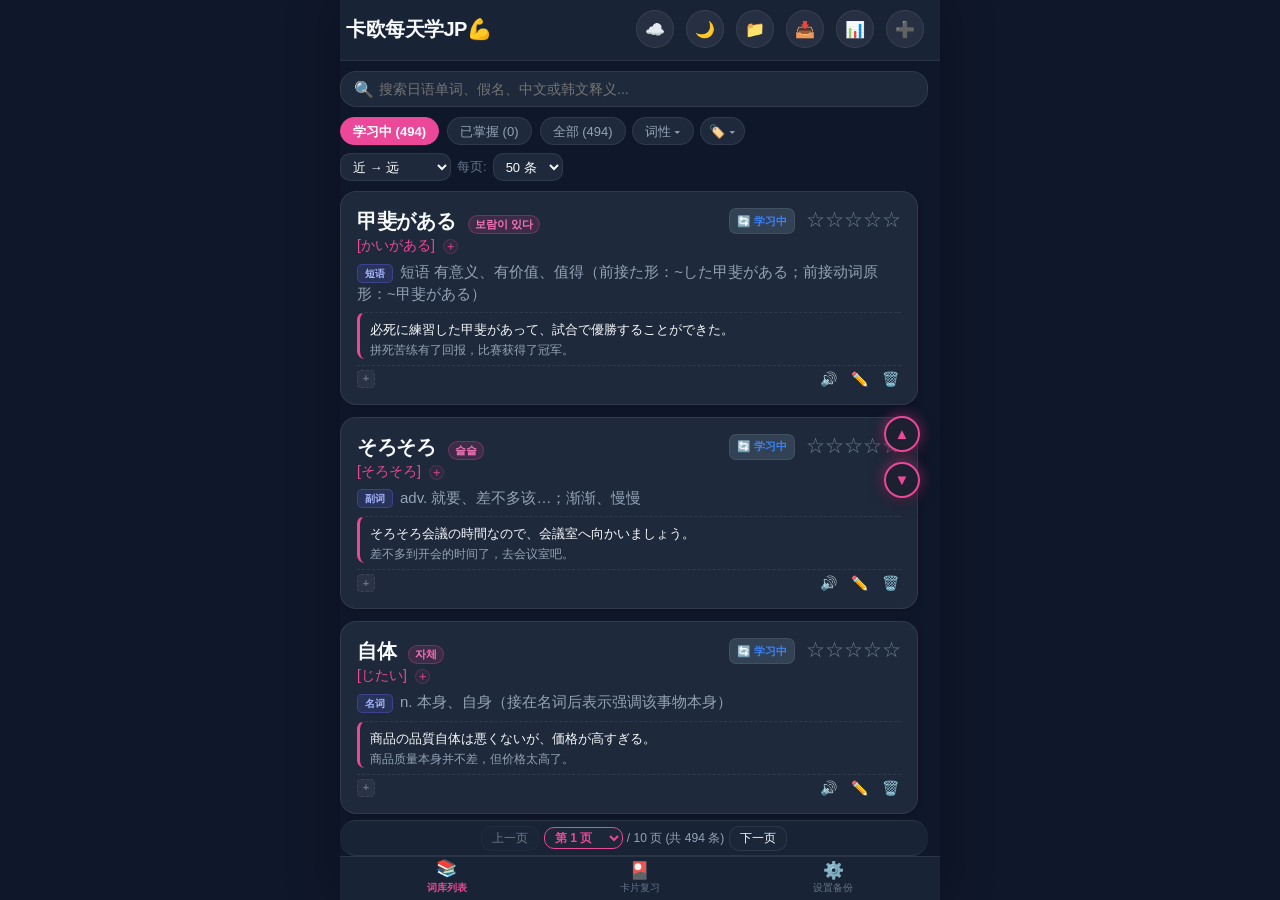
==== standalone_jp_vocab.html @ 4b9e915c "feat: search across all learning statuses" ====
<!DOCTYPE html>
<html lang="zh-CN">
<head>
  <meta charset="UTF-8">
  <meta name="viewport" content="width=device-width, initial-scale=1.0, maximum-scale=1.0, user-scalable=no, viewport-fit=cover">
  <title>卡欧随身日语单词本 JP v5.0</title>
  <meta name="apple-mobile-web-app-capable" content="yes">
  <meta name="apple-mobile-web-app-status-bar-style" content="black-translucent">
  <meta name="apple-mobile-web-app-title" content="卡欧每天学JP💪">
  <style>
/* ==========================================================================
   随身韩语单词本 - iOS Mobile Design System
   ========================================================================== */

:root {
  --font-family: -apple-system, BlinkMacSystemFont, "SF Pro Display", "SF Pro Text", "Segoe UI", Roboto, Helvetica, Arial, sans-serif;
  
  --bg-primary: #0f172a;
  --bg-secondary: #1e293b;
  --bg-card: rgba(30, 41, 59, 0.75);
  --bg-card-solid: #1e293b;
  --bg-input: #334155;
  
  --text-primary: #f8fafc;
  --text-secondary: #94a3b8;
  --text-muted: #64748b;
  --text-example: #fbcfe8;
  
  --accent-primary: #ec4899; /* Pink-rose accent for Korean Vocab */
  --accent-gradient: linear-gradient(135deg, #ec4899 0%, #8b5cf6 100%);
  --accent-success: #10b981;
  --accent-warning: #f59e0b;
  --accent-danger: #ef4444;
  --accent-info: #3b82f6;
  
  --border-color: rgba(255, 255, 255, 0.08);
  --border-highlight: rgba(255, 255, 255, 0.15);
  
  --shadow-sm: 0 2px 8px rgba(0, 0, 0, 0.2);
  --shadow-lg: 0 10px 30px rgba(0, 0, 0, 0.4);
  --glass-blur: blur(16px);
  
  --radius-sm: 10px;
  --radius-md: 16px;
  --radius-lg: 24px;
  --radius-full: 9999px;
  
  --safe-top: env(safe-area-inset-top, 20px);
  --safe-bottom: env(safe-area-inset-bottom, 20px);
}

body.light-theme {
  --bg-primary: #f8fafc;
  --bg-secondary: #ffffff;
  --bg-card: rgba(255, 255, 255, 0.85);
  --bg-card-solid: #ffffff;
  --bg-input: #e2e8f0;
  
  --text-primary: #0f172a;
  --text-secondary: #475569;
  --text-muted: #94a3b8;
  --text-example: #be185d;
  
  --border-color: rgba(0, 0, 0, 0.06);
  --border-highlight: rgba(0, 0, 0, 0.12);
  --shadow-sm: 0 2px 10px rgba(0, 0, 0, 0.05);
  --shadow-lg: 0 10px 30px rgba(0, 0, 0, 0.1);
}

* {
  box-sizing: border-box;
  margin: 0;
  padding: 0;
  -webkit-tap-highlight-color: transparent;
}

html, body {
  width: 100%;
  height: 100%;
  overflow-x: hidden;
  overflow-y: auto !important;
  font-family: var(--font-family);
  background-color: var(--bg-primary);
  color: var(--text-primary);
  user-select: none;
  -webkit-user-select: none;
}

#app {
  display: flex;
  flex-direction: column;
  width: 100%;
  height: 100vh;
  height: 100dvh;
  max-width: 600px;
  margin: 0 auto;
  position: relative;
  background-color: var(--bg-primary);
  box-shadow: 0 0 50px rgba(0, 0, 0, 0.3);
  overflow: hidden;
}

/* Header Navbar */
.app-header {
  padding: calc(var(--safe-top) + 10px) 16px 12px 6px;
  background: var(--bg-card);
  backdrop-filter: var(--glass-blur);
  -webkit-backdrop-filter: var(--glass-blur);
  border-bottom: 1px solid var(--border-color);
  display: flex;
  align-items: center;
  justify-content: space-between;
  z-index: 100;
  flex-shrink: 0;
}

.app-title {
  display: flex;
  align-items: center;
  gap: 10px;
  font-size: 20px;
  font-weight: 700;
  letter-spacing: -0.5px;
}

.app-title .icon {
  font-size: 24px;
}

.header-actions {
  display: flex;
  align-items: center;
  gap: 12px;
}

.icon-btn {
  background: rgba(255, 255, 255, 0.06);
  border: 1px solid var(--border-color);
  color: var(--text-primary);
  width: 38px;
  height: 38px;
  border-radius: var(--radius-full);
  display: flex;
  align-items: center;
  justify-content: center;
  font-size: 16px;
  cursor: pointer;
  transition: all 0.2s ease;
}

.icon-btn:active {
  transform: scale(0.92);
  background: rgba(255, 255, 255, 0.15);
}

.excel-export-sheet {
  max-height: min(86dvh, 720px);
}

.excel-export-intro {
  margin: -4px 0 16px;
  color: var(--text-secondary);
  font-size: 13px;
  line-height: 1.6;
}

.excel-export-scope-grid {
  display: grid;
  grid-template-columns: repeat(2, minmax(0, 1fr));
  gap: 9px;
  margin-bottom: 14px;
}

.excel-export-scope-option {
  display: flex;
  align-items: center;
  gap: 8px;
  min-width: 0;
  padding: 11px 12px;
  border: 1px solid var(--border-color);
  border-radius: 11px;
  background: var(--bg-input);
  color: var(--text-primary);
  cursor: pointer;
  font-size: 14px;
  font-weight: 600;
}

.excel-export-scope-option.selected {
  border-color: var(--accent-primary);
  background: rgba(236, 72, 153, 0.13);
  box-shadow: inset 0 0 0 1px rgba(236, 72, 153, 0.18);
}

.excel-export-scope-option input {
  width: 17px;
  height: 17px;
  margin: 0;
  accent-color: var(--accent-primary);
  flex: 0 0 auto;
}

.excel-export-tag-panel {
  margin-bottom: 14px;
  padding: 12px;
  border: 1px solid var(--border-color);
  border-radius: 12px;
  background: rgba(15, 23, 42, 0.22);
}

.excel-export-tag-title {
  margin-bottom: 9px;
  color: var(--text-secondary);
  font-size: 12px;
  line-height: 1.5;
}

.excel-export-tag-list {
  display: flex;
  flex-wrap: wrap;
  gap: 7px;
  max-height: 180px;
  overflow-y: auto;
}

.excel-export-tag-option {
  padding: 6px 10px;
  border: 1px solid var(--border-color);
  border-radius: var(--radius-full);
  background: var(--bg-input);
  color: var(--text-secondary);
  font-size: 12px;
  cursor: pointer;
}

.excel-export-tag-option.selected {
  border-color: var(--accent-primary);
  background: rgba(236, 72, 153, 0.18);
  color: var(--text-primary);
  font-weight: 700;
}

.excel-export-summary {
  min-height: 20px;
  margin: 0 0 10px;
  color: var(--text-secondary);
  font-size: 13px;
}

.excel-export-columns-panel {
  margin: 0 0 14px;
  padding: 11px 12px 12px;
  border: 1px solid var(--border-color);
  border-radius: 12px;
}

.excel-export-columns-panel legend {
  padding: 0 5px;
  color: var(--text-secondary);
  font-size: 12px;
  font-weight: 700;
}

.excel-export-columns-grid {
  display: grid;
  grid-template-columns: repeat(2, minmax(0, 1fr));
  gap: 9px 12px;
}

.excel-export-column-option {
  display: flex;
  align-items: center;
  gap: 7px;
  color: var(--text-primary);
  font-size: 13px;
  cursor: pointer;
}

.excel-export-column-option input {
  margin: 0;
  accent-color: var(--accent-primary);
}

.resource-library-sheet {
  height: min(78dvh, 720px);
  max-height: 90vh;
  display: flex;
  flex-direction: column;
  overflow: hidden;
}

.resource-library-notice {
  margin: -4px 0 14px;
  padding: 10px 12px;
  border: 1px solid rgba(245, 158, 11, 0.35);
  border-radius: var(--radius-sm);
  background: rgba(245, 158, 11, 0.1);
  color: var(--text-secondary);
  font-size: 12px;
  line-height: 1.55;
}

.resource-upload-zone {
  display: flex;
  align-items: center;
  justify-content: center;
  gap: 10px;
  min-height: 78px;
  padding: 14px;
  border: 1.5px dashed var(--accent-primary);
  border-radius: var(--radius-md);
  background: rgba(236, 72, 153, 0.06);
  color: var(--text-primary);
  text-align: center;
  cursor: pointer;
  transition: border-color 0.2s ease, background 0.2s ease, transform 0.2s ease;
}

.resource-upload-zone:hover,
.resource-upload-zone:focus-visible,
.resource-upload-zone.drag-active {
  background: rgba(236, 72, 153, 0.14);
  border-color: #a855f7;
  outline: none;
}

.resource-upload-zone:active {
  transform: scale(0.99);
}

.resource-upload-icon {
  font-size: 27px;
}

.resource-upload-copy strong,
.resource-upload-copy small {
  display: block;
}

.resource-upload-copy strong {
  margin-bottom: 3px;
  font-size: 14px;
}

.resource-upload-copy small {
  color: var(--text-secondary);
  font-size: 11px;
  line-height: 1.45;
}

.resource-file-status {
  min-height: 20px;
  margin: 8px 2px 4px;
  color: var(--text-secondary);
  font-size: 12px;
  line-height: 1.45;
}

.resource-file-status.is-error {
  color: #fb7185;
}

.resource-file-list {
  flex: 1;
  min-height: 0;
  overflow-y: auto;
  padding: 2px 2px calc(var(--safe-bottom) + 4px);
}

.resource-file-empty {
  display: flex;
  min-height: 180px;
  flex-direction: column;
  align-items: center;
  justify-content: center;
  color: var(--text-secondary);
  text-align: center;
  line-height: 1.65;
}

.resource-file-empty span {
  margin-bottom: 8px;
  font-size: 34px;
  opacity: 0.78;
}

.resource-file-card {
  display: grid;
  grid-template-columns: minmax(0, 1fr) auto;
  gap: 10px;
  align-items: center;
  width: 100%;
  margin-top: 8px;
  padding: 11px 10px;
  border: 1px solid var(--border-color);
  border-radius: var(--radius-md);
  background: var(--bg-primary);
  transition: border-color 0.16s ease, box-shadow 0.16s ease, opacity 0.16s ease, transform 0.16s ease;
}

.resource-file-card.resource-sort-dragging {
  z-index: 2;
  border-color: var(--accent-color);
  box-shadow: 0 12px 28px rgba(0, 0, 0, 0.26);
  opacity: 0.78;
  transform: scale(0.99);
}

.resource-file-open {
  width: 100%;
  display: grid;
  grid-template-columns: 42px minmax(0, 1fr);
  gap: 10px;
  align-items: center;
  min-width: 0;
  padding: 0;
  border: 0;
  background: transparent;
  color: inherit;
  text-align: left;
  cursor: pointer;
}

.resource-file-icon {
  display: flex;
  width: 42px;
  height: 42px;
  align-items: center;
  justify-content: center;
  border-radius: 12px;
  background: rgba(139, 92, 246, 0.13);
  font-size: 23px;
}

.resource-file-main {
  min-width: 0;
}

.resource-file-name {
  display: block;
  overflow: hidden;
  font-size: 14px;
  font-weight: 700;
  text-overflow: ellipsis;
  white-space: nowrap;
}

.resource-file-meta {
  display: block;
  margin-top: 4px;
  color: var(--text-secondary);
  font-size: 11px;
  line-height: 1.4;
}

.resource-file-actions {
  display: flex;
  align-items: center;
  gap: 5px;
}

.resource-file-drag-handle {
  display: inline-flex;
  width: 27px;
  height: 31px;
  align-items: center;
  justify-content: center;
  padding: 0;
  border: 0;
  background: transparent;
  color: var(--text-secondary);
  cursor: grab;
  font-size: 19px;
  line-height: 1;
  touch-action: none;
  user-select: none;
  -webkit-user-select: none;
}

.resource-file-drag-handle:hover,
.resource-file-drag-handle:focus-visible {
  color: var(--accent-color);
}

.resource-file-drag-handle:active {
  cursor: grabbing;
}

.resource-file-action {
  width: 31px;
  height: 31px;
  padding: 0;
  border: 1px solid var(--border-color);
  border-radius: 9px;
  background: rgba(255, 255, 255, 0.05);
  color: inherit;
  cursor: pointer;
}

.resource-file-action.rename {
  color: #c4b5fd;
}

.resource-file-action.delete {
  color: #fb7185;
}

.resource-rename-sheet {
  max-width: 480px;
}

.resource-rename-input-row {
  display: flex;
  align-items: stretch;
}

.resource-rename-input-row .form-input {
  min-width: 0;
  border-top-right-radius: 0;
  border-bottom-right-radius: 0;
}

.resource-rename-extension {
  display: flex;
  align-items: center;
  padding: 0 13px;
  border: 1px solid var(--border-color);
  border-left: 0;
  border-radius: 0 var(--radius-sm) var(--radius-sm) 0;
  background: var(--bg-input);
  color: var(--text-secondary);
  font-size: 14px;
  white-space: nowrap;
}

.resource-rename-status {
  min-height: 20px;
  margin-top: 7px;
  color: #fb7185;
  font-size: 12px;
  line-height: 1.45;
}

.resource-rename-actions {
  display: flex;
  gap: 10px;
}

.resource-image-preview-modal {
  position: fixed;
  inset: 0;
  z-index: 450;
  display: flex;
  align-items: center;
  justify-content: center;
  padding: max(14px, env(safe-area-inset-top)) 14px max(14px, env(safe-area-inset-bottom));
  background: rgba(2, 6, 23, 0.88);
  backdrop-filter: blur(8px);
  -webkit-backdrop-filter: blur(8px);
  opacity: 0;
  pointer-events: none;
  transition: opacity 0.2s ease;
}

.resource-image-preview-modal.active {
  opacity: 1;
  pointer-events: auto;
}

.resource-image-preview-sheet {
  display: flex;
  width: min(960px, 100%);
  height: min(90dvh, 900px);
  max-height: 92vh;
  flex-direction: column;
  overflow: hidden;
  border: 1px solid var(--border-highlight);
  border-radius: var(--radius-lg);
  background: var(--bg-card-solid);
  box-shadow: 0 24px 70px rgba(0, 0, 0, 0.48);
  transform: scale(0.97);
  transition: transform 0.2s ease;
}

.resource-image-preview-modal.active .resource-image-preview-sheet {
  transform: scale(1);
}

.resource-image-preview-header {
  display: flex;
  min-height: 56px;
  align-items: center;
  justify-content: space-between;
  gap: 12px;
  padding: 9px 10px 9px 16px;
  border-bottom: 1px solid var(--border-color);
}

.resource-image-preview-title {
  min-width: 0;
  overflow: hidden;
  font-size: 14px;
  font-weight: 700;
  text-overflow: ellipsis;
  white-space: nowrap;
}

.resource-image-preview-stage {
  display: flex;
  flex: 1;
  min-height: 0;
  align-items: center;
  justify-content: center;
  overflow: auto;
  padding: 12px;
  background: #050914;
}

.resource-image-preview-stage img {
  display: block;
  max-width: 100%;
  max-height: 100%;
  object-fit: contain;
}

@media (max-width: 390px) {
  .app-title { font-size: 18px; gap: 6px; }
  .header-actions { gap: 6px; }
  .header-actions .icon-btn { width: 36px; height: 36px; }
  .resource-file-card { grid-template-columns: minmax(0, 1fr) auto; }
  .resource-file-open { grid-template-columns: 36px minmax(0, 1fr); }
  .resource-file-icon { width: 36px; height: 36px; font-size: 20px; }
}

.main-content {
  flex: 1;
  min-height: 0;
  display: flex;
  flex-direction: column;
  overflow: hidden;
  padding: 10px 12px 44px 0;
  position: relative;
}

.tab-view {
  display: none;
  animation: fadeIn 0.25s ease-out forwards;
}

.tab-view.active {
  display: flex;
  flex-direction: column;
  flex: 1;
  min-height: 0;
  height: 100%;
}

@keyframes fadeIn {
  from { opacity: 0; transform: translateY(6px); }
  to { opacity: 1; transform: translateY(0); }
}

.bottom-nav {
  position: fixed;
  bottom: 0;
  left: 0;
  right: 0;
  width: 100%;
  max-width: 600px;
  margin: 0 auto;
  box-sizing: border-box;
  background: var(--bg-card);
  backdrop-filter: var(--glass-blur);
  -webkit-backdrop-filter: var(--glass-blur);
  border-top: 1px solid var(--border-color);
  display: flex;
  justify-content: space-around;
  padding: 2px 10px calc(var(--safe-bottom) + 2px) !important;
  height: 44px !important;
  z-index: 100;
}

.nav-item {
  display: flex;
  flex-direction: column;
  align-items: center;
  gap: 0 !important;
  color: var(--text-muted);
  text-decoration: none;
  font-size: 10px !important;
  font-weight: 500;
  padding: 1px 8px !important;
  border-radius: var(--radius-md);
  transition: all 0.2s ease;
  cursor: pointer;
  border: none;
  background: transparent;
}

.nav-item .nav-icon {
  font-size: 17px !important;
  transition: transform 0.2s ease;
}

.nav-item.active {
  color: var(--accent-primary);
  font-weight: 600;
}

.nav-item.active .nav-icon {
  transform: translateY(-2px);
}

.nav-item:active {
  transform: scale(0.92);
}

.search-box {
  position: relative;
  margin-bottom: 10px !important;
}

.search-input {
  width: 100%;
  padding: 8px 36px 8px 38px !important;
  background: var(--bg-card-solid);
  border: 1px solid var(--border-color);
  border-radius: var(--radius-md);
  color: var(--text-primary);
  font-size: 14px !important;
  outline: none;
  transition: border-color 0.2s;
  min-height: 36px;
}

.search-input:focus {
  border-color: var(--accent-primary);
}

.search-clear-btn {
  position: absolute;
  right: 12px;
  top: 50%;
  transform: translateY(-50%);
  font-size: 14px;
  font-weight: bold;
  color: var(--text-muted);
  cursor: pointer;
  padding: 2px 8px;
  border-radius: 50%;
  transition: all 0.2s;
  user-select: none;
  z-index: 10;
  display: none;
  align-items: center;
  justify-content: center;
  background: rgba(255, 255, 255, 0.12);
}

.search-clear-btn:hover {
  color: #ffffff;
  background: rgba(239, 68, 68, 0.85);
}

.search-icon {
  position: absolute;
  left: 14px;
  top: 50%;
  transform: translateY(-50%);
  color: var(--text-muted);
  font-size: 16px;
}

.active-tags-bar {
  display: flex;
  flex-wrap: wrap;
  align-items: center;
  gap: 8px;
  margin-top: 8px;
  margin-bottom: 14px;
}

/* 🏷️ 已选标签一键清空按钮 */
.clear-all-tags-chip-btn {
  display: inline-flex;
  align-items: center;
  justify-content: center;
  gap: 4px;
  background: rgba(239, 68, 68, 0.15);
  border: 1px solid rgba(239, 68, 68, 0.35);
  color: #fca5a5;
  font-size: 12px;
  font-weight: 600;
  padding: 4px 12px;
  border-radius: 9999px;
  cursor: pointer;
  outline: none;
  transition: all 0.2s cubic-bezier(0.4, 0, 0.2, 1);
  backdrop-filter: blur(8px);
  -webkit-backdrop-filter: blur(8px);
  user-select: none;
  margin-left: 2px;
}

.clear-all-tags-chip-btn:hover {
  background: rgba(239, 68, 68, 0.3);
  border-color: rgba(239, 68, 68, 0.6);
  color: #ffffff;
  transform: translateY(-1px);
  box-shadow: 0 3px 10px rgba(239, 68, 68, 0.25);
}

.clear-all-tags-chip-btn:active {
  transform: translateY(0);
  scale: 0.96;
}

body.light-theme .clear-all-tags-chip-btn {
  background: rgba(239, 68, 68, 0.1);
  border-color: rgba(239, 68, 68, 0.25);
  color: #dc2626;
}

body.light-theme .clear-all-tags-chip-btn:hover {
  background: rgba(239, 68, 68, 0.2);
  border-color: rgba(239, 68, 68, 0.45);
  color: #b91c1c;
}
.active-tag-chip {
  background: rgba(255, 255, 255, 0.06);
  color: var(--text-secondary);
  font-size: 12px;
  font-weight: 600;
  padding: 4px 10px;
  border-radius: var(--radius-full);
  display: inline-flex;
  align-items: center;
  gap: 6px;
  box-shadow: none;
  animation: fadeIn 0.2s ease-out;
}
.tag-remove-btn {
  font-size: 12px;
  line-height: 1;
  cursor: pointer;
  padding: 1px 4px;
  border-radius: 50%;
  background: rgba(0, 0, 0, 0.25);
  transition: background 0.2s;
}
.tag-remove-btn:hover {
  background: rgba(0, 0, 0, 0.5);
}

.filter-pills {
  display: flex;
  align-items: center;
  gap: 8px;
  overflow-x: auto;
  padding-bottom: 0 !important;
  margin-bottom: 0 !important;
  scrollbar-width: none;
}

.filter-pills::-webkit-scrollbar {
  display: none;
}

.pill-btn {
  display: inline-flex;
  align-items: center;
  justify-content: center;
  height: 28px;
  padding: 0 12px;
  border-radius: var(--radius-full);
  background: var(--bg-card-solid);
  border: 1px solid var(--border-color);
  color: var(--text-secondary);
  font-size: 13px;
  line-height: 1;
  white-space: nowrap;
  cursor: pointer;
  transition: all 0.2s ease;
  box-sizing: border-box;
}

.pill-btn.active {
  background: var(--accent-primary);
  color: #ffffff;
  border-color: var(--accent-primary);
  font-weight: 600;
}

.sub-filter-row {
  display: flex;
  align-items: center;
  gap: 10px;
  margin-top: -4px;
  margin-bottom: 12px;
  transition: all 0.2s ease;
  flex-wrap: wrap;
}

/* Tag Filter Dropdown Styling */
.tag-filter-dropdown-wrapper,
.tag-dropdown-container {
  position: relative;
  display: inline-flex;
  align-items: center;
  flex-shrink: 0;
}

.tag-dropdown-btn,
.part-of-speech-dropdown-btn {
  display: inline-flex;
  align-items: center;
  justify-content: center;
  height: 28px;
  gap: 4px;
  padding: 0 12px;
  border-radius: var(--radius-full);
  border: 1px solid var(--border-color);
  background: var(--bg-card-solid);
  color: var(--text-secondary);
  font-size: 13px;
  line-height: 1;
  font-weight: 500;
  cursor: pointer;
  transition: all 0.2s ease;
  user-select: none;
  box-sizing: border-box;
}

.tag-dropdown-btn:hover,
.tag-dropdown-btn.has-active-tags,
.part-of-speech-dropdown-btn:hover,
.part-of-speech-dropdown-btn.has-active-part-of-speech {
  background: rgba(255, 255, 255, 0.08);
  border-color: var(--border-color);
  color: var(--text-primary);
  font-weight: 600;
}

#partOfSpeechDropdownContainer,
#tagDropdownContainer {
  gap: 4px;
}

.part-of-speech-quick-reset-btn,
.tag-quick-reset-btn {
  display: none;
  align-items: center;
  justify-content: center;
  flex-shrink: 0;
  width: 28px;
  height: 28px;
  padding: 0;
  border: 1px solid var(--border-color);
  border-radius: var(--radius-full);
  background: var(--bg-card-solid);
  color: var(--accent-primary, #818cf8);
  font-size: 15px;
  line-height: 1;
  cursor: pointer;
  transition: background 0.15s ease, color 0.15s ease, border-color 0.15s ease;
}

.part-of-speech-quick-reset-btn:hover,
.part-of-speech-quick-reset-btn:focus-visible,
.tag-quick-reset-btn:hover,
.tag-quick-reset-btn:focus-visible {
  background: rgba(99, 102, 241, 0.16);
  border-color: var(--accent-primary, #818cf8);
  color: var(--text-primary);
  outline: none;
}

.tag-badge {
  display: inline-flex;
  align-items: center;
  justify-content: center;
  background: var(--accent-primary, #6366f1);
  color: #ffffff;
  font-size: 10px;
  font-weight: 700;
  min-width: 16px;
  height: 16px;
  border-radius: 8px;
  padding: 0 4px;
  line-height: 1;
}

#tagDropdownMenu,
.tag-dropdown-container .tag-dropdown-menu,
.tag-dropdown-menu {
  position: absolute;
  top: calc(100% + 6px);
  right: 0;
  left: auto;
  z-index: 1000;
  width: 240px;
  max-width: calc(100vw - 32px);
  transform: none;
  max-height: 320px;
  background: var(--bg-card, #1e1e2e);
  border: 1px solid var(--border-color, rgba(255, 255, 255, 0.12));
  border-radius: 12px;
  box-shadow: 0 10px 25px rgba(0, 0, 0, 0.35);
  backdrop-filter: blur(12px);
  display: flex;
  flex-direction: column;
  overflow: hidden;
  animation: tagDropdownFadeInRight 0.15s ease-out;
}

@keyframes tagDropdownFadeInRight {
  from { opacity: 0; transform: translateY(-6px); }
  to { opacity: 1; transform: translateY(0); }
}

.tag-dropdown-header {
  display: flex;
  align-items: center;
  justify-content: space-between;
  padding: 10px 12px;
  border-bottom: 1px solid var(--border-color, rgba(255, 255, 255, 0.08));
  font-size: 12px;
  font-weight: 600;
  color: var(--text-primary);
  background: rgba(0, 0, 0, 0.1);
}

.tag-clear-all-btn {
  background: none;
  border: none;
  color: var(--accent-primary, #818cf8);
  font-size: 11px;
  cursor: pointer;
  padding: 2px 6px;
  border-radius: 4px;
  transition: background 0.15s ease;
}

.tag-clear-all-btn:hover {
  background: rgba(99, 102, 241, 0.15);
}

.part-of-speech-dropdown-reset-btn,
.tag-dropdown-reset-btn {
  width: 100%;
  flex-shrink: 0;
  padding: 10px 12px;
  border: 0;
  border-top: 1px solid var(--border-color, rgba(255, 255, 255, 0.08));
  background: rgba(0, 0, 0, 0.12);
  color: var(--accent-primary, #818cf8);
  font-size: 12px;
  font-weight: 600;
  line-height: 1.2;
  text-align: center;
  cursor: pointer;
  transition: background 0.15s ease, color 0.15s ease;
}

.part-of-speech-dropdown-reset-btn:hover,
.part-of-speech-dropdown-reset-btn:focus-visible,
.tag-dropdown-reset-btn:hover,
.tag-dropdown-reset-btn:focus-visible {
  background: rgba(99, 102, 241, 0.16);
  color: var(--text-primary);
  outline: none;
}

.tag-dropdown-list,
.part-of-speech-dropdown-list {
  padding: 6px;
  overflow-y: auto;
  max-height: 250px;
  display: flex;
  flex-direction: column;
  gap: 2px;
}

.tag-dropdown-item {
  display: flex;
  align-items: center;
  gap: 8px;
  padding: 7px 10px;
  border-radius: 8px;
  cursor: pointer;
  font-size: 12px;
  color: var(--text-secondary);
  transition: all 0.15s ease;
  user-select: none;
}

.tag-dropdown-item:hover {
  background: rgba(255, 255, 255, 0.06);
  color: var(--text-primary);
}

.tag-dropdown-item.selected {
  background: rgba(255, 255, 255, 0.12) !important;
  color: var(--text-primary) !important;
  font-weight: 600 !important;
}

.tag-checkbox {
  width: 16px;
  height: 16px;
  border-radius: 4px;
  border: 1.5px solid var(--border-color, rgba(255, 255, 255, 0.35));
  display: inline-flex;
  align-items: center;
  justify-content: center;
  font-size: 11px;
  font-weight: 900;
  color: #ffffff !important;
  background: transparent;
  transition: all 0.15s ease;
  flex-shrink: 0;
}

.tag-dropdown-item.selected .tag-checkbox {
  background: rgba(255, 255, 255, 0.18) !important;
  border-color: var(--text-muted) !important;
  color: #ffffff !important;
}

.tag-name {
  flex: 1;
  white-space: nowrap;
  overflow: hidden;
  text-overflow: ellipsis;
}

.tag-count {
  font-size: 10px;
  padding: 1px 6px;
  border-radius: 10px;
  background: rgba(255, 255, 255, 0.08);
  color: var(--text-secondary);
  flex-shrink: 0;
}

.tag-dropdown-empty {
  padding: 14px;
  text-align: center;
  font-size: 12px;
  color: var(--text-secondary);
}

.sub-filter-pills {
  display: flex;
  gap: 8px;
  flex-wrap: wrap;
}

.sub-pill-btn {
  padding: 5px 12px;
  border-radius: var(--radius-full);
  border: 1px solid var(--border-color);
  background: var(--bg-card-solid);
  color: var(--text-secondary);
  font-size: 12px;
  font-weight: 500;
  cursor: pointer;
  transition: all 0.2s ease;
}

.sub-pill-btn:hover {
  border-color: var(--accent-color);
  color: var(--text-primary);
}

.sub-pill-btn.active {
  background: rgba(99, 102, 241, 0.15);
  border-color: var(--accent-color);
  color: var(--accent-color);
  font-weight: 600;
}

.search-box,
.active-tags-bar,
.list-control-row,
.sub-filter-row {
  flex-shrink: 0;
}

.word-list {
  display: flex;
  flex-direction: column;
  gap: 12px;
  flex: 1;
  min-height: 0;
  overflow-y: auto !important;
  -webkit-overflow-scrolling: touch;
  margin-top: 2px !important;
  padding-right: 10px;
  padding-bottom: 4px !important;
}

/* 专属粉色高亮拖动滑动条：全量卡片列表 #wordList、卡片复习背面 .card-face-back 及全量内联滚动容器 */
* {
  scrollbar-width: thin;
  scrollbar-color: var(--accent-primary, #ec4899) rgba(255, 255, 255, 0.03);
}

#wordList::-webkit-scrollbar,
.card-face-back::-webkit-scrollbar,
::-webkit-scrollbar {
  width: 6px !important;
  height: 6px !important;
}

#wordList::-webkit-scrollbar-track,
.card-face-back::-webkit-scrollbar-track,
::-webkit-scrollbar-track {
  background: rgba(255, 255, 255, 0.03) !important;
  border-radius: 9999px !important;
}

#wordList::-webkit-scrollbar-thumb,
.card-face-back::-webkit-scrollbar-thumb,
::-webkit-scrollbar-thumb {
  background: var(--accent-primary, #ec4899) !important;
  border-radius: 9999px !important;
  box-shadow: 0 0 10px rgba(236, 72, 153, 0.5) !important;
}

#wordList::-webkit-scrollbar-thumb:hover,
.card-face-back::-webkit-scrollbar-thumb:hover,
::-webkit-scrollbar-thumb:hover {
  background: #f472b6 !important;
}

/* 隐藏全屏及外层容器无用滚动条 */
html::-webkit-scrollbar,
body::-webkit-scrollbar,
.main-content::-webkit-scrollbar,
.filter-pills::-webkit-scrollbar {
  display: none !important;
  width: 0 !important;
  height: 0 !important;
}

/* 置顶与置底直达按钮：固定悬浮于右侧滑动条轨道侧边高度 */
.scroll-track-btn,
.scroll-fab-btn {
  position: fixed !important;
  right: max(8px, calc(50% - 295px)) !important;
  width: 36px !important;
  height: 36px !important;
  border-radius: 50% !important;
  background: rgba(30, 32, 48, 0.95) !important;
  backdrop-filter: blur(12px) !important;
  -webkit-backdrop-filter: blur(12px) !important;
  border: 2px solid var(--accent-primary, #ec4899) !important;
  color: var(--accent-primary, #ec4899) !important;
  box-shadow: 0 4px 16px rgba(0, 0, 0, 0.5), 0 0 14px rgba(236, 72, 153, 0.6) !important;
  display: flex !important;
  align-items: center !important;
  justify-content: center !important;
  font-size: 15px !important;
  font-weight: 900 !important;
  cursor: pointer !important;
  transition: all 0.2s cubic-bezier(0.4, 0, 0.2, 1) !important;
  z-index: 99999 !important;
  outline: none !important;
  padding: 0 !important;
  pointer-events: auto !important;
}

@media (max-width: 620px) {
  .scroll-track-btn,
  .scroll-fab-btn {
    right: 8px !important;
  }
}

.scroll-track-btn:hover,
.scroll-fab-btn:hover {
  background: var(--accent-primary, #ec4899) !important;
  color: #ffffff !important;
  transform: scale(1.15) !important;
  box-shadow: 0 4px 20px rgba(236, 72, 153, 0.8) !important;
}

.scroll-track-btn:active,
.scroll-fab-btn:active {
  transform: scale(0.92) !important;
}

/* 置顶按钮悬浮在视口右侧滑动条轨道固定高度 */
.scroll-track-btn.top-btn,
#scrollToTopBtn {
  top: calc(50% - 48px) !important;
  bottom: auto !important;
}

/* 置底按钮悬浮在视口右侧滑动条轨道固定高度（置顶按钮正下方） */
.scroll-track-btn.bottom-btn,
#scrollToBottomBtn {
  top: calc(50% - 2px) !important;
  bottom: auto !important;
}


.word-example-preview {
  margin-top: 8px;
  padding-top: 8px;
  padding-left: 10px;
  border-top: 1px dashed var(--border-color, rgba(255, 255, 255, 0.12));
  border-left: 3px solid var(--accent-primary);
  border-radius: 8px 0 0 8px;
  font-size: 13px;
  display: flex;
  flex-direction: column;
  gap: 3px;
  text-align: left;
}
.ex-preview-text {
  font-weight: 500;
  color: var(--text-primary, #f8fafc);
  line-height: 1.4;
  font-size: 13px;
}
.ex-preview-trans {
  color: var(--text-secondary, #94a3b8);
  font-size: 12px;
  line-height: 1.4;
}

.word-card {
  box-sizing: border-box;
  width: 100%;
  max-width: 100%;
  background: var(--bg-card-solid);
  border: 1px solid var(--border-color);
  border-radius: var(--radius-md);
  padding: 16px;
  position: relative;
  transition: transform 0.2s ease, border-color 0.2s ease;
  box-shadow: var(--shadow-sm);
}

.word-card:active {
  transform: scale(0.98);
}

.word-card.tag-dropdown-open {
  z-index: 2000;
}

.word-header {
  display: flex;
  justify-content: space-between;
  align-items: flex-start;
  margin-bottom: 2px;
}

.word-title-group {
  display: flex;
  align-items: baseline;
  gap: 8px;
  flex-wrap: nowrap;
  min-width: 0;
  flex: 1 1 auto;
  overflow: hidden;
}
.word-pronunciation-row {
  display: flex;
  align-items: baseline;
  gap: 8px;
  flex-wrap: nowrap;
  width: 100%;
  min-width: 0;
  margin-bottom: 6px;
  overflow: hidden;
}
.word-pronunciation-row.pronunciation-note-editor-open {
  flex-wrap: nowrap;
  align-items: flex-end;
}

.word-text {
  font-size: 20px;
  font-weight: 700;
  color: var(--text-primary);
  letter-spacing: -0.3px;
}

.word-reading {
  font-size: 14px;
  color: var(--accent-primary);
  font-weight: 500;
}

.word-card-pronunciation-note-add-btn {
  display: inline-flex;
  align-items: center;
  justify-content: center;
  width: 15px;
  height: 15px;
  min-width: 15px;
  margin-left: 0;
  padding: 0;
  border: 1px solid rgba(236, 72, 153, 0.28);
  border-radius: 50%;
  background: rgba(236, 72, 153, 0.08);
  color: var(--accent-primary);
  font-size: 11px;
  font-weight: 600;
  line-height: 1;
  cursor: pointer;
  opacity: 0.78;
}
.word-card-pronunciation-note-add-btn:hover,
.word-card-pronunciation-note-add-btn:focus-visible {
  border-color: var(--accent-primary);
  color: var(--accent-primary);
  background: rgba(236, 72, 153, 0.16);
  opacity: 1;
  outline: none;
}
.word-card-pronunciation-note-editor-slot {
  display: inline-flex;
  flex: 1 1 0;
  min-width: 72px;
  max-width: none;
  margin: 0;
}
.word-card-pronunciation-note-editor-slot:empty { display: none; }
.word-card-pronunciation-note-inline-input {
  display: block;
  width: 100%;
  min-width: 0;
  min-height: 22px;
  height: 22px;
  padding: 2px 6px;
  border: 1px solid var(--accent-primary);
  border-radius: 7px;
  background: var(--bg-input);
  color: var(--text-primary);
  font-size: 11.5px;
  line-height: 1.3;
  box-sizing: border-box;
  outline: none;
  box-shadow: 0 0 0 2px rgba(236, 72, 153, 0.12);
  font-family: inherit;
  resize: none;
  overflow: hidden;
  white-space: pre-wrap;
  overflow-wrap: anywhere;
  scrollbar-width: none;
}
.word-card-pronunciation-note-inline-input::-webkit-scrollbar { display: none; }
.pronunciation-note-display {
  display: inline-flex;
  align-items: center;
  gap: 1px;
  flex: 1 1 0;
  min-width: 0;
  max-width: 100%;
  overflow: hidden;
  color: #f6a96b;
}
.pronunciation-note-text {
  display: inline-block;
  flex: 0 1 auto;
  min-width: 0;
  max-width: none;
  overflow: hidden;
  color: #f6a96b;
  font-size: 11.5px;
  line-height: 1.25;
  text-overflow: ellipsis;
  white-space: nowrap;
}
.pronunciation-note-edit-btn {
  padding: 0;
  border: 0;
  background: transparent;
  font-family: inherit;
  text-align: left;
  cursor: pointer;
}
.pronunciation-note-edit-btn:hover,
.pronunciation-note-edit-btn:focus-visible {
  color: #ffd0a3;
  outline: none;
}
.pronunciation-note-delete-btn {
  display: inline-flex;
  align-items: center;
  justify-content: center;
  flex: 0 0 14px;
  width: 14px;
  height: 14px;
  padding: 0;
  border: 0;
  border-radius: 50%;
  background: transparent;
  color: rgba(246, 169, 107, 0.72);
  font-size: 12px;
  line-height: 1;
  cursor: pointer;
}
.pronunciation-note-delete-btn:hover,
.pronunciation-note-delete-btn:focus-visible {
  background: rgba(246, 169, 107, 0.14);
  color: #ffd0a3;
  outline: none;
}
.word-pronunciation-row.pronunciation-note-editor-open .pronunciation-note-display,
.detail-pronunciation-note-controls.pronunciation-note-editor-open .pronunciation-note-display { display: none; }

.mastered-badge {
  font-size: 11px;
  padding: 2px 8px;
  border-radius: var(--radius-full);
  background: rgba(16, 185, 129, 0.15);
  color: var(--accent-success);
  border: 1px solid rgba(16, 185, 129, 0.3);
  font-weight: 600;
}

.word-meaning {
  font-size: 15px;
  color: var(--text-secondary);
  line-height: 1.4;
  margin-bottom: 3px;
}

.part-of-speech-label {
  display: inline-flex;
  align-items: center;
  justify-content: center;
  max-width: 100%;
  margin-right: 7px;
  padding: 2px 7px;
  border: 1px solid rgba(99, 102, 241, 0.32);
  border-radius: 5px;
  background: rgba(99, 102, 241, 0.16);
  color: #a5b4fc;
  font-size: 10px;
  font-weight: 700;
  line-height: 1.3;
  overflow-wrap: anywhere;
  vertical-align: middle;
}

.word-example-box {
  background: rgba(0, 0, 0, 0.15);
  border-left: 3px solid var(--accent-primary);
  padding: 8px 12px;
  border-radius: 4px;
  margin-top: 8px;
  font-size: 13px;
}

.word-example {
  color: var(--text-example);
  margin-bottom: 2px;
  line-height: 1.35;
  font-weight: 500;
}

.word-example-trans {
  color: var(--text-muted);
}

.word-footer {
  display: flex;
  justify-content: space-between;
  align-items: center;
  margin-top: 6px;
  padding-top: 4px;
  border-top: 1px dashed var(--border-color);
  font-size: 12px;
  color: var(--text-muted);
  gap: 8px;
  width: 100%;
}

.word-footer .word-tags {
  gap: 4px;
}

.word-footer .tag-badge {
  padding: 1px 6px;
  line-height: 1.25;
}

.word-footer .remove-tag-x {
  width: 12px;
  height: 12px;
  margin-left: 1px;
  font-size: 10px;
}

.word-footer .add-tag-btn {
  width: 18px;
  height: 18px;
  font-size: 11px;
}

.word-footer .card-actions {
  gap: 10px;
}

.word-footer .action-btn {
  padding: 2px;
  line-height: 1;
}

/* 单词列表滚动轨道两端箭头：顶部向上、底部向下 */
#wordList::-webkit-scrollbar-button:single-button:vertical {
  display: block !important;
  width: 8px !important;
  height: 12px !important;
  background-color: rgba(30, 41, 59, 0.96) !important;
  background-repeat: no-repeat !important;
  background-position: center !important;
  background-size: 8px 8px !important;
}

#wordList::-webkit-scrollbar-button:single-button:vertical:decrement {
  background-image: url("data:image/svg+xml,%3Csvg xmlns='http://www.w3.org/2000/svg' width='8' height='8' viewBox='0 0 8 8'%3E%3Cpath fill='%23ec4899' d='M4 1 7 6H1z'/%3E%3C/svg%3E") !important;
}

#wordList::-webkit-scrollbar-button:single-button:vertical:increment {
  background-image: url("data:image/svg+xml,%3Csvg xmlns='http://www.w3.org/2000/svg' width='8' height='8' viewBox='0 0 8 8'%3E%3Cpath fill='%23ec4899' d='m1 2 3 5 3-5z'/%3E%3C/svg%3E") !important;
}

.word-tags {
  display: flex;
  gap: 6px;
  flex-wrap: wrap;
  align-items: center;
  min-width: 0;
  flex: 1 1 auto;
}

.tag-badge {
  background: rgba(255, 255, 255, 0.06);
  padding: 2px 8px;
  border-radius: 4px;
  color: var(--text-secondary);
  font-size: 11px;
  display: inline-flex;
  align-items: center;
  gap: 4px;
  transition: all 0.2s ease;
}

.tag-badge:hover {
  background: rgba(255, 255, 255, 0.12);
  color: var(--text-primary);
}

.tag-badge.custom-tag {
  background: rgba(255, 255, 255, 0.06);
  color: var(--text-secondary);
  border: none;
}

.tag-badge.custom-tag:hover {
  background: rgba(255, 255, 255, 0.12);
  color: var(--text-primary);
}

.remove-tag-x {
  display: inline-flex;
  align-items: center;
  justify-content: center;
  width: 14px;
  height: 14px;
  border-radius: 50%;
  background: rgba(255, 255, 255, 0.15);
  color: #f87171;
  font-size: 11px;
  font-style: normal;
  font-weight: bold;
  line-height: 1;
  margin-left: 2px;
  cursor: pointer;
  transition: all 0.15s ease;
}

.remove-tag-x:hover {
  background: #ef4444;
  color: #ffffff;
  transform: scale(1.15);
}

.add-tag-btn {
  background: rgba(255, 255, 255, 0.05);
  border: 1px dashed var(--border-color);
  color: var(--text-muted);
  border-radius: 4px;
  width: 20px;
  height: 20px;
  display: inline-flex;
  align-items: center;
  justify-content: center;
  font-size: 12px;
  font-weight: bold;
  cursor: pointer;
  transition: all 0.2s ease;
  padding: 0;
  line-height: 1;
}

.add-tag-btn:hover {
  border-color: var(--accent-primary, #ec4899);
  color: var(--accent-primary, #ec4899);
  background: rgba(236, 72, 153, 0.12);
  transform: scale(1.1);
}

/* 卡片行内 Tag 增加组件：输入框下方复用当前词库已有 Tag */
.inline-tag-editor {
  display: inline-flex;
  align-items: center;
  position: relative;
  width: min(180px, 100%);
  min-width: 140px;
  z-index: 1200;
  background: var(--bg-card-solid, #1e2030);
  border: 1.5px solid var(--accent-primary, #ec4899);
  border-radius: var(--radius-full, 9999px);
  padding: 2px 6px;
  box-shadow: 0 0 10px rgba(236, 72, 153, 0.35);
  animation: inlineTagFadeIn 0.15s ease-out;
  vertical-align: middle;
}

@keyframes inlineTagFadeIn {
  from { opacity: 0; transform: scale(0.92); }
  to { opacity: 1; transform: scale(1); }
}

.inline-tag-input {
  background: transparent;
  border: none;
  outline: none;
  color: var(--text-primary, #ffffff);
  font-size: 11px;
  font-weight: 500;
  width: 100%;
  box-sizing: border-box;
  padding: 2px 2px 5px;
}

.inline-tag-input::placeholder {
  color: var(--text-muted, rgba(255, 255, 255, 0.45));
  font-size: 10px;
}

.inline-existing-tags-dropdown {
  display: flex;
  flex-direction: column;
  gap: 2px;
  position: absolute;
  top: calc(100% + 5px);
  left: 0;
  z-index: 1300;
  width: 180px;
  box-sizing: border-box;
  max-height: 132px;
  overflow-y: auto;
  padding: 5px;
  background: var(--bg-modal, #1e293b);
  border: 1px solid var(--border-color);
  border-radius: 8px;
  box-shadow: var(--shadow-lg, 0 12px 28px rgba(0, 0, 0, 0.4));
  scrollbar-width: thin;
  pointer-events: auto;
}

.inline-existing-tag-option {
  display: flex;
  align-items: center;
  width: 100%;
  font-size: 10px;
  font-weight: 600;
  color: var(--text-secondary);
  background: rgba(255, 255, 255, 0.06);
  border: 1px solid var(--border-color);
  border-radius: 6px;
  padding: 4px 6px;
  cursor: pointer;
  white-space: nowrap;
  text-align: left;
  transition: all 0.2s ease;
  user-select: none;
  pointer-events: auto;
}

.inline-existing-tag-option:hover,
.inline-existing-tag-option:focus-visible {
  background: rgba(255, 255, 255, 0.12);
  color: var(--text-primary);
  box-shadow: none;
  outline: none;
}

.inline-existing-tags-empty {
  padding: 5px 4px;
  color: var(--text-muted);
  font-size: 10px;
  line-height: 1.35;
}

/* Tag Dropdown Menu */
.word-tags, .detail-tags {
  position: relative;
}

.tag-dropdown-menu {
  position: absolute;
  top: calc(100% + 6px);
  left: 0;
  z-index: 1000;
  min-width: 140px;
  background: var(--bg-modal);
  backdrop-filter: blur(12px);
  -webkit-backdrop-filter: blur(12px);
  border: 1px solid var(--border-color);
  border-radius: var(--radius-lg);
  padding: 6px;
  box-shadow: var(--shadow-lg);
  display: flex;
  flex-direction: column;
  gap: 4px;
  animation: fadeInDown 0.15s ease-out;
}

@keyframes fadeInDown {
  from { opacity: 0; transform: translateY(-6px); }
  to { opacity: 1; transform: translateY(0); }
}

.tag-dropdown-header {
  font-size: 11px;
  color: var(--text-muted);
  padding: 4px 8px;
  font-weight: 600;
  text-transform: uppercase;
  letter-spacing: 0.5px;
}

.tag-dropdown-item {
  display: flex;
  align-items: center;
  gap: 8px;
  width: 100%;
  padding: 8px 10px;
  background: transparent;
  border: none;
  border-radius: var(--radius-sm);
  color: var(--text-primary);
  font-size: 13px;
  cursor: pointer;
  text-align: left;
  transition: all 0.15s ease;
}

.tag-dropdown-item:hover {
  background: var(--bg-card-hover);
  color: var(--accent-color);
}

.tag-dropdown-item.preset {
  font-weight: 500;
}

.tag-dropdown-divider {
  height: 1px;
  background: var(--border-color);
  margin: 2px 0;
}


/* Similar Words Section CSS */
.similar-words-container {
  width: 100%;
  box-sizing: border-box;
  transition: all 0.2s ease;
}
.similar-word-list {
  display: flex;
  flex-direction: column;
  gap: 8px;
  width: 100%;
  box-sizing: border-box;
}
.similar-word-chip {
  width: 100%;
  box-sizing: border-box;
  padding: 10px 12px;
  background: rgba(255, 255, 255, 0.04);
  border: 1px solid var(--border-color);
  border-radius: 8px;
  display: flex;
  flex-direction: column;
  gap: 4px;
  transition: transform 0.15s ease, background-color 0.15s ease;
  text-align: left;
  position: relative;
  padding-right: 40px;
  cursor: grab;
  touch-action: pan-y;
  user-select: none;
  -webkit-user-select: none;
  -webkit-touch-callout: none;
}
.similar-word-chip:active {
  transform: scale(0.98);
  background: var(--bg-input);
}
.similar-word-chip.similar-sort-dragging,
.similar-word-chip.similar-sort-dragging:active,
.modal-draft-selected-word.similar-sort-dragging,
.modal-draft-selected-word.similar-sort-dragging:active {
  cursor: grabbing;
  opacity: 0.76;
  transform: scale(1.01);
  border-color: var(--accent-primary);
  background: var(--bg-input);
  box-shadow: 0 10px 24px rgba(0, 0, 0, 0.28);
  z-index: 4;
}
.similar-word-chip .similar-ex-text {
  font-size: 12.5px !important;
  font-weight: 400 !important;
  color: var(--text-example) !important;
  line-height: 1.4 !important;
}
.similar-word-chip .similar-ex-trans {
  font-size: 12px !important;
  font-weight: 400 !important;
  color: var(--text-secondary) !important;
  margin-top: 3px !important;
  line-height: 1.4 !important;
  opacity: 1 !important;
}
.similar-word-title {
  display: flex;
  align-items: baseline;
  gap: 6px;
}
.similar-word-header {
  display: flex;
  align-items: center;
  flex-wrap: wrap;
  gap: 6px 8px;
  min-width: 0;
}
.similar-word-header .similar-word-title {
  flex: 1 1 140px;
  min-width: 0;
}
.similar-word-header-actions {
  display: inline-flex;
  align-items: center;
  gap: 4px;
  flex: 0 0 auto;
  margin-left: auto;
}
.similar-word-status-btn {
  min-height: 26px;
  padding: 3px 7px;
  border: 1px solid var(--border-color);
  border-radius: 7px;
  background: var(--bg-input);
  color: var(--accent-info);
  font-size: 11px;
  font-weight: 600;
  line-height: 1;
  white-space: nowrap;
  cursor: pointer;
}
.similar-word-status-btn.status-mastered {
  border-color: rgba(74, 222, 128, 0.4);
  color: #86efac;
}
.similar-word-status-btn:hover,
.similar-word-status-btn:focus-visible {
  border-color: var(--accent-primary);
  color: var(--text-primary);
  outline: none;
}
.detail-mastered-status-btn {
  flex: 0 0 auto;
}
.similar-word-rating {
  min-height: 26px;
  padding: 0 2px;
}
.similar-word-rating .rating-star {
  width: 15px;
  height: 20px;
  font-size: 16px;
}
.similar-word-text {
  font-size: 14px;
  font-weight: 700;
  color: var(--text-primary);
  line-height: 1.25;
}
.similar-word-reading {
  font-size: 11px;
  color: var(--accent-info);
  font-weight: 500;
  flex: 0 0 auto;
  line-height: 1.25;
}
.similar-word-pronunciation-note {
  display: inline-block;
  flex: 0 1 auto;
  min-width: 0;
  overflow: hidden;
  color: #f6a96b;
  font-size: 11.5px;
  font-weight: 500;
  line-height: 1.25;
  text-overflow: ellipsis;
  white-space: nowrap;
}
.similar-word-meaning {
  font-size: 12px;
  color: var(--text-secondary);
  line-height: 1.3;
}
.similar-panel-heading {
  display: flex;
  align-items: center;
  justify-content: space-between;
  gap: 8px;
  margin-bottom: 8px;
  font-size: 12px;
  font-weight: 700;
  color: var(--text-secondary);
}
.similar-panel-add-btn,
.similar-word-remove-btn {
  display: inline-flex;
  align-items: center;
  justify-content: center;
  border: 1px solid var(--border-color);
  color: var(--text-secondary);
  background: var(--bg-input);
  cursor: pointer;
  line-height: 1;
  -webkit-tap-highlight-color: transparent;
}
.similar-panel-add-btn {
  width: 25px;
  height: 25px;
  border-radius: 7px;
  font-size: 19px;
  font-weight: 500;
}
.similar-word-remove-btn {
  position: absolute;
  top: 8px;
  right: 8px;
  z-index: 2;
  width: 23px;
  height: 23px;
  border-radius: 50%;
  font-size: 17px;
}
.similar-panel-add-btn:hover,
.similar-word-remove-btn:hover {
  color: var(--accent-primary);
  border-color: var(--accent-primary);
}
.similar-word-picker {
  display: none;
  margin-bottom: 8px;
  padding: 8px;
  border: 1px solid var(--border-color);
  border-radius: 9px;
  background: var(--bg-input);
}
.similar-word-picker.active { display: block; }
.similar-word-search-input {
  width: 100%;
  box-sizing: border-box;
  border: 1px solid var(--border-color);
  border-radius: 7px;
  padding: 8px 10px;
  color: var(--text-primary);
  background: var(--bg-secondary);
  font-size: 13px;
  outline: none;
}
.similar-word-search-input:focus { border-color: var(--accent-primary); }
.similar-word-search-results {
  display: flex;
  flex-direction: column;
  gap: 5px;
  max-height: 190px;
  overflow-y: auto;
  margin-top: 7px;
}
.similar-word-search-result {
  width: 100%;
  box-sizing: border-box;
  border: 1px solid var(--border-color);
  border-radius: 7px;
  padding: 7px 9px;
  color: var(--text-primary);
  background: rgba(255,255,255,0.04);
  text-align: left;
  cursor: pointer;
}
.similar-word-search-result:hover { border-color: var(--accent-primary); }
.similar-word-search-result:disabled,
.similar-word-search-result.is-added {
  cursor: not-allowed;
  opacity: 0.55;
  border-color: var(--border-color);
  background: rgba(255,255,255,0.025);
}
.similar-word-search-result:disabled:hover,
.similar-word-search-result.is-added:hover { border-color: var(--border-color); }
.similar-word-search-result-row {
  display: flex;
  align-items: center;
  justify-content: space-between;
  gap: 8px;
}
.similar-word-added-badge {
  flex: 0 0 auto;
  padding: 2px 6px;
  border-radius: 999px;
  color: var(--text-muted);
  background: rgba(255,255,255,0.08);
  font-size: 11px;
  font-weight: 700;
}
.similar-word-search-hint {
  padding: 6px 2px 2px;
  color: var(--text-muted);
  font-size: 12px;
}
.similar-word-empty {
  padding: 8px 2px;
  color: var(--text-muted);
  font-size: 12px;
  text-align: center;
}

.modal-draft-rating-shell {
  min-height: 40px;
  padding: 4px 8px;
  display: flex;
  align-items: center;
  border: 1px solid var(--border-color);
  border-radius: var(--radius-md);
  background: var(--bg-input);
}
.modal-draft-star-rating {
  width: fit-content;
}
.modal-draft-mastered-shell {
  min-height: 40px;
  padding: 4px 8px;
  display: flex;
  align-items: center;
  border: 1px solid var(--border-color);
  border-radius: var(--radius-md);
  background: var(--bg-input);
}
.modal-draft-similar-panel {
  width: 100%;
  padding: 10px;
  border: 1px solid var(--border-color);
  border-radius: var(--radius-md);
  background: rgba(255, 255, 255, 0.03);
  box-sizing: border-box;
}
.modal-draft-similar-panel .similar-word-picker {
  display: block;
  margin-bottom: 8px;
}
.modal-draft-selected-list {
  display: flex;
  flex-direction: column;
  gap: 6px;
}
.modal-draft-selected-word {
  position: relative;
  padding: 7px 34px 7px 9px;
  border: 1px solid var(--border-color);
  border-radius: 7px;
  background: rgba(255, 255, 255, 0.04);
  cursor: grab;
  touch-action: pan-y;
  user-select: none;
  -webkit-user-select: none;
  -webkit-touch-callout: none;
}
.modal-draft-selected-word:active {
  background: var(--bg-input);
}
.modal-draft-selected-word-title {
  color: var(--text-primary);
  font-size: 13px;
  font-weight: 700;
}
.modal-draft-selected-word-meaning {
  margin-top: 2px;
  color: var(--text-secondary);
  font-size: 12px;
  line-height: 1.35;
}
.modal-draft-selected-word .similar-word-remove-btn {
  top: 50%;
  right: 7px;
  transform: translateY(-50%);
}

/* Compact user explanation shown consistently in list, detail, review and similar-word cards. */
.user-note-row {
  width: 100%;
  margin: 0 0 3px;
  box-sizing: border-box;
  text-align: left;
}
.user-note-display {
  display: flex;
  align-items: flex-start;
  gap: 3px;
  width: 100%;
  padding: 0;
  border: 0;
  border-radius: 0;
  background: transparent;
  box-sizing: border-box;
}
.user-note-text {
  display: inline;
  min-width: 0;
  flex: 0 1 auto;
  color: var(--text-secondary);
  font-size: 12px;
  line-height: 1.35;
  white-space: pre-wrap;
  overflow-wrap: anywhere;
}
.user-note-text::before { content: "【"; }
.user-note-text::after { content: "】"; }
.word-card > .word-meaning + .user-note-row {
  margin-top: 8px;
}
.word-card > .user-note-row + .word-example-preview {
  margin-top: 10px;
  padding-top: 8px;
}
.similar-word-chip .user-note-row {
  margin-bottom: 0;
}
.similar-word-chip .user-note-row + .similar-word-example {
  margin-top: 0 !important;
  padding-top: 5px !important;
}
.detail-user-note-slot,
.review-user-note-slot {
  width: 100%;
  box-sizing: border-box;
}
.detail-user-note-slot:empty,
.review-user-note-slot:empty {
  display: none;
}


@keyframes spin-sync {
  from { transform: rotate(0deg); }
  to { transform: rotate(360deg); }
}
.syncing-active {
  animation: spin-sync 1s linear infinite;
  color: var(--accent-primary) !important;
}

/* Detail Modal Sheet CSS */
.detail-sheet {
  max-height: 92vh;
  max-height: 92dvh;
  display: flex;
  flex-direction: column;
}

.modal-sheet.detail-sheet {
  height: 92vh;
  height: 92dvh;
  max-height: 92vh;
  max-height: 92dvh;
  overflow: hidden;
}

.detail-title-group {
  display: flex;
  align-items: baseline;
  gap: 0;
  flex: 1 1 auto;
  flex-wrap: nowrap;
  min-width: 0;
  overflow: hidden;
}

.detail-title-row {
  display: flex;
  align-items: center;
  gap: 10px;
  min-width: 0;
}

.detail-pronunciation-row {
  grid-column: 1 / -1;
  display: flex;
  align-items: baseline;
  gap: 8px;
  width: 100%;
  min-width: 0;
  overflow: hidden;
}

.detail-modal-header.detail-history-visible .detail-pronunciation-row {
  padding-left: 48px;
}

.detail-pronunciation-note-controls {
  display: inline-flex;
  align-items: center;
  gap: 8px;
  flex: 1 1 0;
  min-width: 0;
  overflow: hidden;
}

.detail-pronunciation-note-controls > .word-card-pronunciation-note-add-btn {
  margin-left: 0;
}

.detail-pronunciation-note-controls .word-card-pronunciation-note-editor-slot {
  flex: 1 1 0;
  max-width: none;
}

.detail-word {
  font-size: 24px;
  font-weight: 800;
  color: var(--text-primary);
  margin: 0;
}

.detail-reading {
  font-size: 15px;
  color: var(--accent-primary);
  font-weight: 600;
}

.detail-body {
  overflow: hidden;
  padding: 4px 0 0;
  display: flex;
  flex-direction: column;
  gap: 6px;
  flex: 1 1 0;
  min-height: 0;
}

.detail-summary {
  display: flex;
  flex-direction: column;
  gap: 6px;
  flex: 0 0 auto;
}

.detail-scroll-content {
  overflow-x: hidden;
  overflow-y: auto;
  padding: 0 0 8px;
  display: flex;
  flex-direction: column;
  gap: 6px;
  flex: 1 1 0;
  min-height: 0;
}

.detail-sheet .modal-header {
  display: grid;
  grid-template-columns: minmax(0, 1fr) auto;
  column-gap: 10px;
  row-gap: 5px;
  align-items: center;
  margin-bottom: 4px;
  flex: 0 0 auto;
}

.detail-meaning {
  font-size: 16px;
  font-weight: 700;
  color: var(--text-primary);
  background: transparent;
  padding: 6px 0;
  border-radius: 0;
  border-left: 0;
}

.detail-tags {
  display: flex;
  gap: 6px;
  flex-wrap: wrap;
}

.detail-section-title {
  font-size: 13px;
  font-weight: 700;
  color: var(--text-muted);
  text-transform: uppercase;
  letter-spacing: 0.5px;
  margin-top: 4px;
}

.detail-examples-list {
  display: flex;
  flex-direction: column;
  gap: 10px;
}

.detail-example-item {
  background: rgba(0, 0, 0, 0.18);
  border: 1px solid var(--border-color);
  border-left: 3px solid var(--accent-primary);
  border-radius: var(--radius-md);
  padding: 12px 44px 12px 12px;
  display: flex;
  flex-direction: column;
  gap: 4px;
  position: relative;
}

.example-drag-handle {
  width: 28px;
  height: 32px;
  padding: 0;
  border: 1px solid var(--border-color);
  border-radius: 8px;
  background: rgba(255, 255, 255, 0.05);
  color: var(--text-muted);
  font-size: 17px;
  line-height: 1;
  cursor: grab;
  touch-action: none;
  user-select: none;
  -webkit-user-select: none;
}
.example-drag-handle:hover,
.example-drag-handle:focus-visible {
  border-color: var(--accent-primary);
  color: var(--accent-primary);
  outline: none;
}
.example-drag-handle:active { cursor: grabbing; }
.detail-example-item > .example-drag-handle,
.word-example-item > .example-drag-handle {
  position: absolute;
  top: 9px;
  right: 9px;
}
.word-example-item {
  position: relative;
  padding-right: 40px;
}
.example-sort-dragging {
  opacity: 0.72;
  border-color: var(--accent-primary) !important;
  box-shadow: 0 8px 22px rgba(0, 0, 0, 0.24);
  z-index: 3;
}

.detail-example-num {
  font-size: 11px;
  font-weight: 700;
  color: var(--accent-color);
  background: rgba(99, 102, 241, 0.12);
  padding: 2px 6px;
  border-radius: 4px;
  width: fit-content;
  margin-bottom: 2px;
}

.detail-example-text {
  font-size: 14px;
  color: var(--text-example);
  font-weight: 600;
  line-height: 1.4;
}

.detail-example-trans {
  font-size: 13px;
  color: var(--text-secondary);
  line-height: 1.3;
}

.detail-notes-box {
  font-size: 13px;
  color: var(--text-muted);
  background: rgba(255, 255, 255, 0.03);
  padding: 10px 12px;
  border-radius: var(--radius-md);
  border: 1px dashed var(--border-color);
}

.detail-footer {
  display: flex;
  gap: 10px;
  margin-top: 14px;
  padding-top: 10px;
  border-top: 1px solid var(--border-color);
  flex: 0 0 auto;
}

.card-actions {
  display: flex;
  gap: 12px;
  align-items: center;
  justify-content: flex-end;
  margin-left: auto;
  flex: 0 0 auto;
}

.action-btn {
  background: transparent;
  border: none;
  color: var(--text-muted);
  font-size: 14px;
  cursor: pointer;
  padding: 4px;
  transition: color 0.2s;
}

.action-btn:hover, .action-btn:active {
  color: var(--text-primary);
}

.speak-btn {
  color: var(--accent-info);
}

/* 0-5 星级：空心星表示尚未达到该等级，支持点击与横向拖动。 */
.star-rating {
  display: inline-flex;
  align-items: center;
  gap: 1px;
  min-height: 28px;
  padding: 2px 4px;
  border-radius: 9px;
  cursor: ew-resize;
  touch-action: none;
  user-select: none;
  -webkit-user-select: none;
  line-height: 1;
  outline: none;
}

.star-rating:focus-visible {
  box-shadow: 0 0 0 2px rgba(236, 72, 153, 0.55);
}

.rating-star {
  display: inline-flex;
  align-items: center;
  justify-content: center;
  width: 18px;
  height: 22px;
  color: #64748b;
  font-size: 19px;
  transition: color 0.12s ease, transform 0.12s ease;
  pointer-events: none;
}

.rating-star.filled {
  color: #fbbf24;
  text-shadow: 0 1px 8px rgba(251, 191, 36, 0.42);
}

.star-rating.is-dragging .rating-star {
  transform: scale(1.08);
}

.word-header-actions,
.detail-header-actions {
  display: flex;
  align-items: center;
  justify-content: flex-end;
  gap: 7px;
  flex: 0 0 auto;
}

.detail-header-actions {
  margin-left: auto;
}

.word-card-rating {
  margin: -3px -3px 0 auto;
}

.review-star-rating {
  position: absolute;
  top: 14px;
  right: 14px;
  z-index: 5;
  background: rgba(15, 23, 42, 0.42);
  border: 1px solid rgba(148, 163, 184, 0.16);
}

.review-rating-order-box {
  width: 100%;
  display: flex;
  align-items: center;
  justify-content: flex-end;
  gap: 6px;
  margin-top: -4px;
  color: var(--text-muted);
  font-size: 12px;
  flex-shrink: 0;
}

.rating-sort-select {
  max-width: 112px;
}

@media (max-width: 480px) {
  .rating-star {
    width: 16px;
    font-size: 17px;
  }
  .word-header {
    gap: 5px;
  }
  .word-header-actions {
    gap: 3px;
  }
  .mastered-badge {
    display: none;
  }
  .detail-header-actions {
    gap: 3px;
  }
  .detail-header-actions .star-rating {
    padding-left: 1px;
    padding-right: 1px;
  }
  .detail-header-actions .rating-star {
    width: 14px;
    font-size: 16px;
  }
}

#tab-review.active {
  display: flex;
  flex-direction: column;
  flex: 1;
  width: 100%;
  min-height: 0;
  box-sizing: border-box;
}

.flashcard-container {
  display: flex;
  flex-direction: column;
  align-items: center;
  gap: 10px;
  margin-top: 4px;
  flex: 1;
  width: 100%;
  min-height: 0;
  justify-content: space-between;
  box-sizing: border-box;
  padding-bottom: 8px;
}

.review-progress-bar {
  width: 100%;
  background: var(--bg-card-solid);
  height: 8px;
  border-radius: var(--radius-full);
  overflow: hidden;
  position: relative;
  border: 1px solid var(--border-color);
  flex-shrink: 0;
}

.review-progress-fill {
  height: 100%;
  background: var(--accent-gradient);
  width: 0%;
  transition: width 0.3s ease;
}

.review-status-text {
  font-size: 13px;
  color: var(--text-muted);
  text-align: center;
  flex-shrink: 0;
}

.scene {
  width: 100%;
  flex: 1;
  display: flex;
  flex-direction: column;
  min-height: 280px;
  height: 100%;
  perspective: 1000px;
  cursor: pointer;
  margin-bottom: 2px;
}

.flashcard {
  width: 100%;
  height: 100%;
  flex: 1;
  position: relative;
  transition: transform 0.6s cubic-bezier(0.4, 0.2, 0.2, 1);
  transform-style: preserve-3d;
}

.flashcard.is-flipped {
  transform: rotateY(180deg);
}

.card-face {
  position: absolute;
  top: 0;
  left: 0;
  right: 0;
  bottom: 0;
  width: 100%;
  height: 100%;
  backface-visibility: hidden;
  -webkit-backface-visibility: hidden;
  border-radius: var(--radius-lg);
  background: var(--bg-card-solid);
  border: 1.5px solid var(--border-highlight);
  box-shadow: 0 10px 30px rgba(0, 0, 0, 0.35);
  padding: 24px 20px;
  display: flex;
  flex-direction: column;
  justify-content: space-between;
  align-items: center;
  text-align: center;
  box-sizing: border-box;
}

.card-face-front {
  background: linear-gradient(145deg, var(--bg-card-solid) 0%, rgba(30, 41, 59, 0.9) 100%);
}

.card-face-back {
  transform: rotateY(180deg);
  background: linear-gradient(145deg, rgba(30, 41, 59, 0.95) 0%, var(--bg-card-solid) 100%);
  padding-top: 54px;
  overflow-y: auto;
  align-items: stretch;
  justify-content: flex-start;
  gap: 7px;
}

.card-hint {
  font-size: 12px;
  color: var(--text-muted);
  display: flex;
  align-items: center;
  gap: 4px;
}

.card-main-word {
  font-size: 32px;
  font-weight: 800;
  color: var(--text-primary);
  margin-top: auto;
  margin-bottom: 6px;
  letter-spacing: -0.5px;
}

.card-reading-text {
  font-size: 18px;
  color: var(--accent-primary);
  font-weight: 600;
  margin-bottom: auto;
}

.card-meaning-text {
  font-size: 20px;
  font-weight: 700;
  color: var(--text-primary);
  margin-top: 4px;
  margin-bottom: 2px;
}

.card-example-block {
  width: 100%;
  text-align: left;
  background: rgba(0, 0, 0, 0.2);
  padding: 12px;
  border-radius: var(--radius-md);
  border-left: 3px solid var(--accent-primary);
  font-size: 14px;
  margin-bottom: 10px;
  box-sizing: border-box;
}

.card-notes-block {
  font-size: 13px;
  color: var(--text-secondary);
  font-style: italic;
  background: rgba(255, 255, 255, 0.04);
  padding: 8px 12px;
  border-radius: 8px;
  width: 100%;
  box-sizing: border-box;
}

.review-actions {
  display: grid;
  grid-template-columns: 1fr 1fr;
  gap: 12px;
  width: 100%;
  margin-top: auto;
  padding-bottom: 0px;
  flex-shrink: 0;
  box-sizing: border-box;
}

.review-btn {
  padding: 14px 8px;
  border-radius: var(--radius-md);
  border: none;
  font-weight: 600;
  font-size: 14px;
  color: #ffffff;
  cursor: pointer;
  display: flex;
  flex-direction: column;
  align-items: center;
  gap: 4px;
  transition: all 0.2s ease;
  box-shadow: var(--shadow-sm);
}

.review-btn:active {
  transform: scale(0.95);
}

.btn-easy-forget {
  background: linear-gradient(135deg, #f59e0b 0%, #d97706 100%);
}

.btn-remembered {
  background: linear-gradient(135deg, #10b981 0%, #059669 100%);
}

.btn-primary {
  width: 100%;
  padding: 14px;
  background: var(--accent-gradient);
  border: none;
  border-radius: var(--radius-md);
  color: #ffffff;
  font-size: 16px;
  font-weight: 600;
  cursor: pointer;
  box-shadow: 0 4px 15px rgba(236, 72, 153, 0.4);
  transition: all 0.2s ease;
}

.btn-primary:active {
  transform: scale(0.98);
  opacity: 0.9;
}

.btn-secondary {
  width: 100%;
  padding: 12px;
  background: var(--bg-input);
  border: 1px solid var(--border-color);
  border-radius: var(--radius-md);
  color: var(--text-primary);
  font-size: 15px;
  font-weight: 500;
  cursor: pointer;
  transition: all 0.2s ease;
}

.btn-secondary:active {
  transform: scale(0.98);
}

.modal-overlay {
  position: fixed;
  top: 0;
  left: 0;
  right: 0;
  bottom: 0;
  background: rgba(0, 0, 0, 0.6);
  backdrop-filter: blur(4px);
  -webkit-backdrop-filter: blur(4px);
  z-index: 200;
  display: flex;
  align-items: flex-end;
  justify-content: center;
  opacity: 0;
  pointer-events: none;
  transition: opacity 0.3s ease;
}

.modal-overlay.active {
  opacity: 1;
  pointer-events: auto;
}

.modal-sheet {
  width: 100%;
  max-width: 600px;
  max-height: 90vh;
  background: var(--bg-card-solid);
  border-top-left-radius: var(--radius-lg);
  border-top-right-radius: var(--radius-lg);
  border: 1px solid var(--border-highlight);
  border-bottom: none;
  padding: 20px 20px calc(var(--safe-bottom) + 20px);
  overflow-y: auto;
  transform: translateY(100%);
  transition: transform 0.3s cubic-bezier(0.16, 1, 0.3, 1);
}

.modal-overlay.active .modal-sheet {
  transform: translateY(0);
}

.modal-header {
  display: flex;
  justify-content: space-between;
  align-items: center;
  margin-bottom: 18px;
}

.modal-title {
  font-size: 18px;
  font-weight: 700;
}

.form-group {
  margin-bottom: 14px;
}

.form-label {
  display: block;
  font-size: 13px;
  font-weight: 600;
  color: var(--text-secondary);
  margin-bottom: 6px;
}

.form-input, .form-textarea {
  width: 100%;
  padding: 12px 14px;
  background: var(--bg-primary);
  border: 1px solid var(--border-color);
  border-radius: var(--radius-sm);
  color: var(--text-primary);
  font-size: 15px;
  font-family: inherit;
  outline: none;
  transition: border-color 0.2s;
}

.form-input:focus, .form-textarea:focus {
  border-color: var(--accent-primary);
}

.required-field .form-label {
  color: #fda4af;
  font-weight: 700;
}

.required-badge {
  display: inline-flex;
  align-items: center;
  margin-left: 6px;
  padding: 1px 6px;
  border: 1px solid rgba(251, 113, 133, 0.55);
  border-radius: var(--radius-full);
  background: rgba(251, 113, 133, 0.1);
  color: #fb7185;
  font-size: 10px;
  font-weight: 700;
  line-height: 1.4;
  letter-spacing: 0.3px;
  vertical-align: 1px;
}

.required-field > .form-input,
.required-field .part-of-speech-input-wrapper > .form-input {
  border: 1px dashed rgba(251, 113, 133, 0.82);
  box-shadow: inset 0 0 0 1px rgba(251, 113, 133, 0.04);
}

.required-field > .form-input:hover,
.required-field .part-of-speech-input-wrapper > .form-input:hover {
  border-color: #fb7185;
}

.required-field > .form-input:focus,
.required-field .part-of-speech-input-wrapper > .form-input:focus {
  border-style: solid;
  border-color: var(--accent-primary);
  box-shadow: 0 0 0 2px rgba(236, 72, 153, 0.14);
}

.part-of-speech-input-wrapper {
  position: relative;
}

.part-of-speech-input-wrapper #inputPartOfSpeech {
  padding-right: 42px;
}

.part-of-speech-options-toggle {
  position: absolute;
  top: 1px;
  right: 1px;
  width: 40px;
  height: 42px;
  border: 0;
  background: transparent;
  color: var(--text-primary);
  cursor: pointer;
  font-size: 13px;
  transition: transform 0.2s ease;
}

.part-of-speech-input-wrapper.is-open .part-of-speech-options-toggle {
  transform: rotate(180deg);
}

.part-of-speech-options-menu {
  position: absolute;
  top: calc(100% + 6px);
  left: 0;
  right: 0;
  z-index: 1200;
  max-height: 220px;
  overflow-y: auto;
  padding: 6px;
  background: var(--bg-secondary);
  border: 1px solid var(--border-color);
  border-radius: var(--radius-sm);
  box-shadow: var(--shadow-lg);
}

.part-of-speech-options-menu[hidden] {
  display: none !important;
}

.part-of-speech-option {
  display: block;
  width: 100%;
  padding: 9px 12px;
  border: 0;
  border-radius: 7px;
  background: transparent;
  color: var(--text-primary);
  text-align: left;
  font: inherit;
  cursor: pointer;
}

.part-of-speech-option:hover,
.part-of-speech-option:focus-visible {
  background: var(--bg-input);
  color: var(--accent-primary);
  outline: none;
}

.part-of-speech-options-empty {
  padding: 10px 12px;
  color: var(--text-secondary);
  font-size: 13px;
}

.form-textarea {
  resize: vertical;
  min-height: 64px;
}

.example-pairs-editor {
  display: flex;
  flex-direction: column;
  gap: 7px;
  width: 100%;
}
.example-pair-columns,
.example-pair-row {
  display: grid;
  grid-template-columns: 28px minmax(0, 1fr) minmax(0, 1fr) 28px;
  gap: 8px;
  width: 100%;
}
.example-pair-columns {
  padding: 0 10px;
  color: var(--text-muted);
  font-size: 11px;
  font-weight: 600;
  box-sizing: border-box;
}
.example-pair-input {
  min-width: 0;
  min-height: 38px;
  height: 38px;
  padding: 10px 11px;
  font-size: 13px;
  line-height: 1.45;
  resize: none;
  overflow-y: hidden;
  white-space: pre-wrap;
  overflow-wrap: anywhere;
  box-sizing: border-box;
}

.tag-dropdown-btn {
  padding-left: 8px;
  padding-right: 8px;
  gap: 2px;
}
.example-pair-remove-btn {
  width: 28px;
  height: 100%;
  min-height: 38px;
  padding: 0;
  border: 1px solid var(--border-color);
  border-radius: 9px;
  background: var(--bg-input);
  color: var(--text-muted);
  font-size: 17px;
  cursor: pointer;
}
.example-pair-remove-btn:hover {
  border-color: var(--accent-primary);
  color: var(--accent-primary);
}
.add-example-pair-btn {
  align-self: flex-start;
  padding: 7px 12px;
  border: 1px dashed var(--accent-primary);
  border-radius: 9px;
  background: rgba(236, 72, 153, 0.08);
  color: var(--accent-primary);
  font-size: 12px;
  font-weight: 700;
  cursor: pointer;
}
@media (max-width: 420px) {
  .example-pair-row { gap: 6px; }
  .example-pair-input {
    padding: 9px 8px;
    font-size: 12px;
  }
}

.settings-section {
  background: var(--bg-card-solid);
  border: 1px solid var(--border-color);
  border-radius: var(--radius-md);
  padding: 16px;
  margin-bottom: 16px;
}

.section-title {
  font-size: 15px;
  font-weight: 700;
  margin-bottom: 12px;
  display: flex;
  align-items: center;
  gap: 8px;
  color: var(--text-primary);
}

.ios-instruction-box {
  background: rgba(236, 72, 153, 0.1);
  border: 1px solid rgba(236, 72, 153, 0.25);
  border-radius: var(--radius-md);
  padding: 14px;
  margin-bottom: 16px;
  font-size: 13px;
  line-height: 1.5;
  color: var(--text-secondary);
}

.ios-instruction-box ol {
  padding-left: 18px;
  margin-top: 6px;
}

.ios-instruction-box li {
  margin-bottom: 4px;
}

.toast {
  position: fixed;
  top: calc(var(--safe-top) + 60px);
  left: 50%;
  transform: translateX(-50%) translateY(-20px);
  background: rgba(15, 23, 42, 0.9);
  color: #ffffff;
  padding: 10px 20px;
  border-radius: var(--radius-full);
  border: 1px solid var(--border-highlight);
  box-shadow: var(--shadow-lg);
  font-size: 14px;
  font-weight: 500;
  opacity: 0;
  pointer-events: none;
  transition: all 0.3s ease;
  z-index: 300;
}

.toast.show {
  opacity: 1;
  transform: translateX(-50%) translateY(0);
}

.empty-state {
  text-align: center;
  padding: 40px 20px;
  color: var(--text-muted);
}

.empty-state .empty-icon {
  font-size: 48px;
  margin-bottom: 12px;
}

.empty-state h3 {
  font-size: 18px;
  color: var(--text-primary);
  margin-bottom: 6px;
}

.empty-state p {
  font-size: 14px;
  margin-bottom: 16px;
}

/* Pagination Control Styles */
.list-control-row {
  display: flex;
  align-items: center;
  justify-content: space-between;
  margin-bottom: 8px !important;
  gap: 8px;
  flex-wrap: wrap;
}

.page-size-select-box {
  display: flex;
  align-items: center;
  gap: 6px;
  font-size: 13px;
  color: var(--text-muted);
}

.page-size-select {
  display: inline-flex;
  align-items: center;
  height: 28px;
  background: var(--bg-card-solid);
  border: 1px solid var(--border-color);
  color: var(--text-primary);
  border-radius: var(--radius-sm);
  padding: 0 8px;
  font-size: 13px;
  line-height: 1;
  outline: none;
  cursor: pointer;
  box-sizing: border-box;
}

.pagination-bar {
  position: relative !important;
  bottom: auto !important;
  top: auto !important;
  left: auto !important;
  right: auto !important;
  width: 100%;
  max-width: 600px;
  margin: 2px auto 0 !important;
  flex-shrink: 0 !important;
  box-sizing: border-box;
  z-index: 10;
  background: var(--bg-card);
  backdrop-filter: var(--glass-blur);
  -webkit-backdrop-filter: var(--glass-blur);
  border-top: 1px solid var(--border-color);
  border-bottom: 1px solid var(--border-color);
  border-radius: var(--radius-md) !important;
  display: flex;
  align-items: center;
  justify-content: center;
  gap: 5px;
  padding: 2px 8px !important;
  height: 36px !important;
}

.word-list-inline-pagination {
  position: relative !important;
  bottom: auto !important;
  top: auto !important;
  left: auto !important;
  right: auto !important;
  z-index: 10 !important;
  width: 100% !important;
  margin-top: 0 !important;
  margin-bottom: 0 !important;
}

.page-btn {
  background: var(--bg-card);
  border: 1px solid var(--border-color);
  color: var(--text-primary);
  padding: 3px 10px;
  border-radius: var(--radius-sm);
  font-size: 12px;
  font-weight: 500;
  cursor: pointer;
  transition: all 0.2s;
  user-select: none;
}

.page-btn:hover:not(:disabled) {
  background: var(--accent-primary);
  color: #fff;
  border-color: var(--accent-primary);
}

.page-btn:disabled {
  opacity: 0.4;
  cursor: not-allowed;
}

.page-info {
  font-size: 13px;
  color: var(--text-secondary);
  font-weight: 500;
}

.page-jump-container {
  display: flex;
  align-items: center;
  gap: 4px;
}

.page-jump-select {
  background: var(--bg-card);
  border: 1px solid var(--accent-primary);
  color: var(--accent-primary);
  font-weight: 600;
  border-radius: var(--radius-sm);
  padding: 2px 6px;
  font-size: 12px;
  outline: none;
  cursor: pointer;
  transition: all 0.2s;
}

.page-jump-select:hover, .page-jump-select:focus {
  background: var(--accent-primary);
  color: #fff;
}

.page-info-total {
  font-size: 12px;
  color: var(--text-secondary);
  font-weight: 500;
}
  

/* JP 特有韩文对应表达徽章样式 (krMeaning) */
.kr-badge, .kr-meaning-badge {
  display: inline-flex;
  align-items: center;
  padding: 1px 6px;
  background: rgba(236, 72, 153, 0.15);
  border: 1px solid rgba(236, 72, 153, 0.3);
  color: #f472b6;
  border-radius: var(--radius-full);
  font-size: 11px;
  font-weight: 600;
  margin-left: 4px;
}
</style>
</head>
<body>
  <div id="app">
    <header class="app-header">
      <div class="app-title">
        <span>卡欧每天学JP💪</span>
      </div>
      <div class="header-actions">
        <button id="cloudSyncBtn" class="icon-btn" title="选择云端同步方式" style="font-size:16px;" onclick="if(window.app) window.app.openCloudSyncOptionsModal()">☁️</button>
        <button id="themeToggleBtn" class="icon-btn" title="切换主题" onclick="if(window.app) window.app.toggleTheme()">🌙</button>
        <button id="resourceLibraryBtn" class="icon-btn" type="button" title="打开学习资料库" aria-label="打开学习资料库" onclick="if(window.app) window.app.openResourceLibrary()">📁</button>
        <button id="importExcelBtn" class="icon-btn" type="button" title="导入 Excel" aria-label="导入 Excel" onclick="document.getElementById('importExcelFileInput')?.click()">📥</button>
        <button id="exportExcelBtn" class="icon-btn" type="button" title="导出 Excel" aria-label="导出 Excel" onclick="if(window.app) window.app.openExcelExportModal()">📊</button>
        <button id="quickAddBtn" class="icon-btn" title="添加日语单词" onclick="if(window.app) window.app.openWordModal()">➕</button>
        <input id="importExcelFileInput" type="file" accept=".xlsx,application/vnd.openxmlformats-officedocument.spreadsheetml.sheet" hidden>
      </div>
    </header>

    <main class="main-content">
      <section id="tab-list" class="tab-view active">
        <div class="search-box">
          <span class="search-icon">🔍</span>
          <input type="text" id="searchInput" class="search-input" placeholder="搜索日语单词、假名、中文或韩文释义..." oninput="if(window.app) window.app.onSearchInput(this.value)">
          <span id="searchClearBtn" class="search-clear-btn" style="display:none;" title="一键清空搜索" onclick="if(window.app) window.app.clearSearch()">✕</span>
        </div>
        <div id="activeTagsBar" class="active-tags-bar" style="display:none;" aria-hidden="true"></div>

        <div class="list-control-row">
          <div class="filter-pills-group" style="display: flex; align-items: center; gap: 6px; flex-wrap: wrap;">
            <div class="filter-pills" id="filterPills">
<button class="pill-btn active" data-filter="learning" onclick="if(window.app) window.app.setMainFilter('learning', this)">学习中 (<span id="count-learning">494</span>)</button>
              <button class="pill-btn" data-filter="mastered" onclick="if(window.app) window.app.setMainFilter('mastered', this)">已掌握 (<span id="count-mastered">0</span>)</button>
<button class="pill-btn" data-filter="all" onclick="if(window.app) window.app.setMainFilter('all', this)">全部 (<span id="count-all">494</span>)</button>
            </div>
            <div class="tag-filter-dropdown-wrapper" id="partOfSpeechDropdownContainer">
              <button id="partOfSpeechDropdownBtn" class="pill-btn part-of-speech-dropdown-btn" onclick="if(window.app) window.app.togglePartOfSpeechDropdown(event)" title="按词性过滤（可多选）" style="display: inline-flex; align-items: center; gap: 4px;">
                词性 <span id="partOfSpeechDropdownBadge" class="tag-badge" style="display:none;">0</span> ▾
              </button>
              <button id="partOfSpeechQuickResetBtn" class="part-of-speech-quick-reset-btn" type="button" style="display:none;" onclick="event.stopPropagation(); if(window.app) window.app.clearAllPartOfSpeechFilters()" title="重置词性筛选并显示全部" aria-label="重置词性筛选并显示全部">↺</button>
              <div id="partOfSpeechDropdownMenu" class="tag-dropdown-menu" style="display:none;" onclick="event.stopPropagation()">
                <div id="partOfSpeechDropdownList" class="part-of-speech-dropdown-list">
                  <!-- Dynamic part-of-speech items with counts -->
                </div>
                <button id="partOfSpeechDropdownResetBtn" class="part-of-speech-dropdown-reset-btn" type="button" onclick="if(window.app) window.app.clearAllPartOfSpeechFilters()" title="清空已选词性并显示全部">↺ 重置（显示全部）</button>
              </div>
            </div>
            <div class="tag-filter-dropdown-wrapper" id="tagDropdownContainer">
              <button id="tagDropdownBtn" class="pill-btn tag-dropdown-btn" onclick="if(window.app) window.app.toggleTagDropdown(event)" title="按标签/Label过滤 (可多选)" aria-label="按标签过滤" style="display: inline-flex; align-items: center;">
                🏷️ <span id="tagDropdownBadge" class="tag-badge" style="display:none;">0</span> ▾
              </button>
              <button id="tagQuickResetBtn" class="tag-quick-reset-btn" type="button" style="display:none;" onclick="event.stopPropagation(); if(window.app) window.app.clearAllTagFilters()" title="重置 Tag 筛选并显示全部" aria-label="重置 Tag 筛选并显示全部">↺</button>
              <div id="tagDropdownMenu" class="tag-dropdown-menu" style="display:none;" onclick="event.stopPropagation()">
                <div id="tagDropdownList" class="tag-dropdown-list">
                  <!-- Dynamic tag items with counts -->
                </div>
                <button id="tagDropdownResetBtn" class="tag-dropdown-reset-btn" type="button" onclick="if(window.app) window.app.clearAllTagFilters()" title="清空已选 Tag 并显示全部">↺ 重置（显示全部）</button>
              </div>
            </div>
          </div>
          <div class="page-size-select-box">
            <select id="ratingSortSelect" class="page-size-select rating-sort-select" onchange="if(window.app) window.app.onRatingSortChange(this.value)" title="排列词库卡片顺序">
              <option value="desc">五星 → 无星</option>
              <option value="asc">无星 → 五星</option>
              <option value="createdDesc" selected>近 → 远</option>
              <option value="createdAsc">远 → 近</option>
            </select>
            <span>每页:</span>
            <select id="pageSizeSelect" class="page-size-select" onchange="if(window.app) window.app.onPageSizeChange(this.value)">
              <option value="10">10 条</option>
              <option value="20">20 条</option>
              <option value="50" selected>50 条</option>
            </select>
          </div>
        </div>

        <div id="wordList" class="word-list">
<div class="word-card" data-id="jp_user_1" onclick="(window.app||window.vocabApp).showDetailModal('jp_user_1')" style="cursor:pointer;">
          <div class="word-header">
            <div class="word-title-group">
              <span class="word-text">一体</span>
              <span class="word-reading">[いったい]</span>
              <span class="kr-meaning-badge">도대체</span>
            </div>
          </div>
          <div class="word-meaning"><span class="part-of-speech-label">副词</span>到底；究竟</div>
          <div class="word-example-preview" onclick="event.stopPropagation()">
            <div class="word-example">一体どこへ行くつもりですか。</div>
            <div class="word-example-trans">你到底打算去哪里？</div>
          </div>
          <div class="word-footer" onclick="event.stopPropagation()">
            <div class="word-tags" onclick="event.stopPropagation()"><button class="add-tag-btn" onclick="event.stopPropagation(); (window.app||window.vocabApp).showInlineTagInput(event, 'jp_user_1')">+</button></div>
            <div class="card-actions" onclick="event.stopPropagation()">
              <button class="action-btn speak-btn" onclick="event.stopPropagation(); (window.app||window.vocabApp).speakWord('一体')" title="日语发音">🔊</button>
              <button class="action-btn" onclick="event.stopPropagation(); (window.app||window.vocabApp).editWord('jp_user_1')" title="编辑">✏️</button>
              <button class="action-btn" onclick="event.stopPropagation(); (window.app||window.vocabApp).deleteWord('jp_user_1')" title="删除">🗑️</button>
            </div>
          </div>
        </div>
<div class="word-card" data-id="jp_user_2" onclick="(window.app||window.vocabApp).showDetailModal('jp_user_2')" style="cursor:pointer;">
          <div class="word-header">
            <div class="word-title-group">
              <span class="word-text">どんなに</span>
              <span class="word-reading">[どんなに]</span>
              <span class="kr-meaning-badge">얼마나 / 아무리</span>
            </div>
          </div>
          <div class="word-meaning"><span class="part-of-speech-label">副词</span>无论怎样；多么</div>
          <div class="word-example-preview" onclick="event.stopPropagation()">
            <div class="word-example">どんなに苦しくても、最後まで諦めない。</div>
            <div class="word-example-trans">无论多么痛苦，直到最后也不放弃。</div>
          </div>
          <div class="word-footer" onclick="event.stopPropagation()">
            <div class="word-tags" onclick="event.stopPropagation()"><button class="add-tag-btn" onclick="event.stopPropagation(); (window.app||window.vocabApp).showInlineTagInput(event, 'jp_user_2')">+</button></div>
            <div class="card-actions" onclick="event.stopPropagation()">
              <button class="action-btn speak-btn" onclick="event.stopPropagation(); (window.app||window.vocabApp).speakWord('どんなに')" title="日语发音">🔊</button>
              <button class="action-btn" onclick="event.stopPropagation(); (window.app||window.vocabApp).editWord('jp_user_2')" title="编辑">✏️</button>
              <button class="action-btn" onclick="event.stopPropagation(); (window.app||window.vocabApp).deleteWord('jp_user_2')" title="删除">🗑️</button>
            </div>
          </div>
        </div>
<div class="word-card" data-id="jp_user_3" onclick="(window.app||window.vocabApp).showDetailModal('jp_user_3')" style="cursor:pointer;">
          <div class="word-header">
            <div class="word-title-group">
              <span class="word-text">どれだけ</span>
              <span class="word-reading">[どれだけ]</span>
              <span class="kr-meaning-badge">얼마나 / 얼만큼</span>
            </div>
          </div>
          <div class="word-meaning"><span class="part-of-speech-label">副词</span>多少；多么；何等</div>
          <div class="word-example-preview" onclick="event.stopPropagation()">
            <div class="word-example">どれだけ待っても、彼は現れなかった。</div>
            <div class="word-example-trans">无论等了多久，他都没有出现。</div>
          </div>
          <div class="word-footer" onclick="event.stopPropagation()">
            <div class="word-tags" onclick="event.stopPropagation()"><button class="add-tag-btn" onclick="event.stopPropagation(); (window.app||window.vocabApp).showInlineTagInput(event, 'jp_user_3')">+</button></div>
            <div class="card-actions" onclick="event.stopPropagation()">
              <button class="action-btn speak-btn" onclick="event.stopPropagation(); (window.app||window.vocabApp).speakWord('どれだけ')" title="日语发音">🔊</button>
              <button class="action-btn" onclick="event.stopPropagation(); (window.app||window.vocabApp).editWord('jp_user_3')" title="编辑">✏️</button>
              <button class="action-btn" onclick="event.stopPropagation(); (window.app||window.vocabApp).deleteWord('jp_user_3')" title="删除">🗑️</button>
            </div>
          </div>
        </div>
<div class="word-card" data-id="jp_user_4" onclick="(window.app||window.vocabApp).showDetailModal('jp_user_4')" style="cursor:pointer;">
          <div class="word-header">
            <div class="word-title-group">
              <span class="word-text">いくら</span>
              <span class="word-reading">[いくら]</span>
              <span class="kr-meaning-badge">아무리</span>
            </div>
          </div>
          <div class="word-meaning"><span class="part-of-speech-label">副词</span>无论怎样；多少</div>
          <div class="word-example-preview" onclick="event.stopPropagation()">
            <div class="word-example">いくら頼んでも、聞き入れてくれない。</div>
            <div class="word-example-trans">无论怎么求他，都不肯听进去。</div>
          </div>
          <div class="word-footer" onclick="event.stopPropagation()">
            <div class="word-tags" onclick="event.stopPropagation()"><button class="add-tag-btn" onclick="event.stopPropagation(); (window.app||window.vocabApp).showInlineTagInput(event, 'jp_user_4')">+</button></div>
            <div class="card-actions" onclick="event.stopPropagation()">
              <button class="action-btn speak-btn" onclick="event.stopPropagation(); (window.app||window.vocabApp).speakWord('いくら')" title="日语发音">🔊</button>
              <button class="action-btn" onclick="event.stopPropagation(); (window.app||window.vocabApp).editWord('jp_user_4')" title="编辑">✏️</button>
              <button class="action-btn" onclick="event.stopPropagation(); (window.app||window.vocabApp).deleteWord('jp_user_4')" title="删除">🗑️</button>
            </div>
          </div>
        </div>
<div class="word-card" data-id="jp_user_5" onclick="(window.app||window.vocabApp).showDetailModal('jp_user_5')" style="cursor:pointer;">
          <div class="word-header">
            <div class="word-title-group">
              <span class="word-text">ところで</span>
              <span class="word-reading">[ところで]</span>
              <span class="kr-meaning-badge">그나저나 / 그런데</span>
            </div>
          </div>
          <div class="word-meaning"><span class="part-of-speech-label">接续词</span>话说回来；顺便一提</div>
          <div class="word-example-preview" onclick="event.stopPropagation()">
            <div class="word-example">ところで、明日の予定は決まりましたか。</div>
            <div class="word-example-trans">话说回来，明天的日程决定好了吗？</div>
          </div>
          <div class="word-footer" onclick="event.stopPropagation()">
            <div class="word-tags" onclick="event.stopPropagation()"><button class="add-tag-btn" onclick="event.stopPropagation(); (window.app||window.vocabApp).showInlineTagInput(event, 'jp_user_5')">+</button></div>
            <div class="card-actions" onclick="event.stopPropagation()">
              <button class="action-btn speak-btn" onclick="event.stopPropagation(); (window.app||window.vocabApp).speakWord('ところで')" title="日语发音">🔊</button>
              <button class="action-btn" onclick="event.stopPropagation(); (window.app||window.vocabApp).editWord('jp_user_5')" title="编辑">✏️</button>
              <button class="action-btn" onclick="event.stopPropagation(); (window.app||window.vocabApp).deleteWord('jp_user_5')" title="删除">🗑️</button>
            </div>
          </div>
        </div>
<div class="word-card" data-id="jp_user_6" onclick="(window.app||window.vocabApp).showDetailModal('jp_user_6')" style="cursor:pointer;">
          <div class="word-header">
            <div class="word-title-group">
              <span class="word-text">それから</span>
              <span class="word-reading">[それから]</span>
              <span class="kr-meaning-badge">그리고 / 그러고 나서</span>
            </div>
          </div>
          <div class="word-meaning"><span class="part-of-speech-label">接续词</span>还有；然后；接着</div>
          <div class="word-example-preview" onclick="event.stopPropagation()">
            <div class="word-example">買い物に行って、それから友達と会う。</div>
            <div class="word-example-trans">去买东西，然后去见朋友。</div>
          </div>
          <div class="word-footer" onclick="event.stopPropagation()">
            <div class="word-tags" onclick="event.stopPropagation()"><button class="add-tag-btn" onclick="event.stopPropagation(); (window.app||window.vocabApp).showInlineTagInput(event, 'jp_user_6')">+</button></div>
            <div class="card-actions" onclick="event.stopPropagation()">
              <button class="action-btn speak-btn" onclick="event.stopPropagation(); (window.app||window.vocabApp).speakWord('それから')" title="日语发音">🔊</button>
              <button class="action-btn" onclick="event.stopPropagation(); (window.app||window.vocabApp).editWord('jp_user_6')" title="编辑">✏️</button>
              <button class="action-btn" onclick="event.stopPropagation(); (window.app||window.vocabApp).deleteWord('jp_user_6')" title="删除">🗑️</button>
            </div>
          </div>
        </div>
<div class="word-card" data-id="jp_user_7" onclick="(window.app||window.vocabApp).showDetailModal('jp_user_7')" style="cursor:pointer;">
          <div class="word-header">
            <div class="word-title-group">
              <span class="word-text">むしろ</span>
              <span class="word-reading">[むしろ]</span>
              <span class="kr-meaning-badge">오히려</span>
            </div>
          </div>
          <div class="word-meaning"><span class="part-of-speech-label">副词</span>宁可；反而；倒不如</div>
          <div class="word-example-preview" onclick="event.stopPropagation()">
            <div class="word-example">失敗したことで、むしろ多くのことを学んだ。</div>
            <div class="word-example-trans">因为失败了，反而学到了很多东西。</div>
          </div>
          <div class="word-footer" onclick="event.stopPropagation()">
            <div class="word-tags" onclick="event.stopPropagation()"><button class="add-tag-btn" onclick="event.stopPropagation(); (window.app||window.vocabApp).showInlineTagInput(event, 'jp_user_7')">+</button></div>
            <div class="card-actions" onclick="event.stopPropagation()">
              <button class="action-btn speak-btn" onclick="event.stopPropagation(); (window.app||window.vocabApp).speakWord('むしろ')" title="日语发音">🔊</button>
              <button class="action-btn" onclick="event.stopPropagation(); (window.app||window.vocabApp).editWord('jp_user_7')" title="编辑">✏️</button>
              <button class="action-btn" onclick="event.stopPropagation(); (window.app||window.vocabApp).deleteWord('jp_user_7')" title="删除">🗑️</button>
            </div>
          </div>
        </div>
<div class="word-card" data-id="jp_user_8" onclick="(window.app||window.vocabApp).showDetailModal('jp_user_8')" style="cursor:pointer;">
          <div class="word-header">
            <div class="word-title-group">
              <span class="word-text">かえって</span>
              <span class="word-reading">[かえって]</span>
              <span class="kr-meaning-badge">도리어 / 오히려</span>
            </div>
          </div>
          <div class="word-meaning"><span class="part-of-speech-label">副词</span>反而；倒；越发</div>
          <div class="word-example-preview" onclick="event.stopPropagation()">
            <div class="word-example">親切で言ったのに、かえって怒らせてしまった。</div>
            <div class="word-example-trans">本是好意提醒，反而让他发火了。</div>
          </div>
          <div class="word-footer" onclick="event.stopPropagation()">
            <div class="word-tags" onclick="event.stopPropagation()"><button class="add-tag-btn" onclick="event.stopPropagation(); (window.app||window.vocabApp).showInlineTagInput(event, 'jp_user_8')">+</button></div>
            <div class="card-actions" onclick="event.stopPropagation()">
              <button class="action-btn speak-btn" onclick="event.stopPropagation(); (window.app||window.vocabApp).speakWord('かえって')" title="日语发音">🔊</button>
              <button class="action-btn" onclick="event.stopPropagation(); (window.app||window.vocabApp).editWord('jp_user_8')" title="编辑">✏️</button>
              <button class="action-btn" onclick="event.stopPropagation(); (window.app||window.vocabApp).deleteWord('jp_user_8')" title="删除">🗑️</button>
            </div>
          </div>
        </div>
<div class="word-card" data-id="jp_user_9" onclick="(window.app||window.vocabApp).showDetailModal('jp_user_9')" style="cursor:pointer;">
          <div class="word-header">
            <div class="word-title-group">
              <span class="word-text">そんなに</span>
              <span class="word-reading">[そんなに]</span>
              <span class="kr-meaning-badge">그렇게</span>
            </div>
          </div>
          <div class="word-meaning"><span class="part-of-speech-label">副词</span>那么；那样地</div>
          <div class="word-example-preview" onclick="event.stopPropagation()">
            <div class="word-example">そんなに焦らなくても大丈夫ですよ。</div>
            <div class="word-example-trans">不用那么焦急忙乱也没关系的。</div>
          </div>
          <div class="word-footer" onclick="event.stopPropagation()">
            <div class="word-tags" onclick="event.stopPropagation()"><button class="add-tag-btn" onclick="event.stopPropagation(); (window.app||window.vocabApp).showInlineTagInput(event, 'jp_user_9')">+</button></div>
            <div class="card-actions" onclick="event.stopPropagation()">
              <button class="action-btn speak-btn" onclick="event.stopPropagation(); (window.app||window.vocabApp).speakWord('そんなに')" title="日语发音">🔊</button>
              <button class="action-btn" onclick="event.stopPropagation(); (window.app||window.vocabApp).editWord('jp_user_9')" title="编辑">✏️</button>
              <button class="action-btn" onclick="event.stopPropagation(); (window.app||window.vocabApp).deleteWord('jp_user_9')" title="删除">🗑️</button>
            </div>
          </div>
        </div>
<div class="word-card" data-id="jp_user_10" onclick="(window.app||window.vocabApp).showDetailModal('jp_user_10')" style="cursor:pointer;">
          <div class="word-header">
            <div class="word-title-group">
              <span class="word-text">それほど</span>
              <span class="word-reading">[それほど]</span>
              <span class="kr-meaning-badge">그 정도로 / 그다지</span>
            </div>
          </div>
          <div class="word-meaning"><span class="part-of-speech-label">副词</span>那么；那样程度</div>
          <div class="word-example-preview" onclick="event.stopPropagation()">
            <div class="word-example">それほど大した問題ではない。</div>
            <div class="word-example-trans">并不是那么严重重大的问题。</div>
          </div>
          <div class="word-footer" onclick="event.stopPropagation()">
            <div class="word-tags" onclick="event.stopPropagation()"><button class="add-tag-btn" onclick="event.stopPropagation(); (window.app||window.vocabApp).showInlineTagInput(event, 'jp_user_10')">+</button></div>
            <div class="card-actions" onclick="event.stopPropagation()">
              <button class="action-btn speak-btn" onclick="event.stopPropagation(); (window.app||window.vocabApp).speakWord('それほど')" title="日语发音">🔊</button>
              <button class="action-btn" onclick="event.stopPropagation(); (window.app||window.vocabApp).editWord('jp_user_10')" title="编辑">✏️</button>
              <button class="action-btn" onclick="event.stopPropagation(); (window.app||window.vocabApp).deleteWord('jp_user_10')" title="删除">🗑️</button>
            </div>
          </div>
        </div>
<div class="word-card" data-id="jp_user_11" onclick="(window.app||window.vocabApp).showDetailModal('jp_user_11')" style="cursor:pointer;">
          <div class="word-header">
            <div class="word-title-group">
              <span class="word-text">そこまで</span>
              <span class="word-reading">[そこまで]</span>
              <span class="kr-meaning-badge">거기까지 / 그 정도까지</span>
            </div>
          </div>
          <div class="word-meaning"><span class="part-of-speech-label">副词</span>到那种程度；至此</div>
          <div class="word-example-preview" onclick="event.stopPropagation()">
            <div class="word-example">そこまで言うなら、お任せします。</div>
            <div class="word-example-trans">既然都说到那个份上了，就委托给你吧。</div>
          </div>
          <div class="word-footer" onclick="event.stopPropagation()">
            <div class="word-tags" onclick="event.stopPropagation()"><button class="add-tag-btn" onclick="event.stopPropagation(); (window.app||window.vocabApp).showInlineTagInput(event, 'jp_user_11')">+</button></div>
            <div class="card-actions" onclick="event.stopPropagation()">
              <button class="action-btn speak-btn" onclick="event.stopPropagation(); (window.app||window.vocabApp).speakWord('そこまで')" title="日语发音">🔊</button>
              <button class="action-btn" onclick="event.stopPropagation(); (window.app||window.vocabApp).editWord('jp_user_11')" title="编辑">✏️</button>
              <button class="action-btn" onclick="event.stopPropagation(); (window.app||window.vocabApp).deleteWord('jp_user_11')" title="删除">🗑️</button>
            </div>
          </div>
        </div>
<div class="word-card" data-id="jp_user_12" onclick="(window.app||window.vocabApp).showDetailModal('jp_user_12')" style="cursor:pointer;">
          <div class="word-header">
            <div class="word-title-group">
              <span class="word-text">大して</span>
              <span class="word-reading">[たいして]</span>
              <span class="kr-meaning-badge">별로 / 그다지</span>
            </div>
          </div>
          <div class="word-meaning"><span class="part-of-speech-label">副词</span>并不怎么；算不上太</div>
          <div class="word-example-preview" onclick="event.stopPropagation()">
            <div class="word-example">病院で検査を受けたが、大して問題はなかった。</div>
            <div class="word-example-trans">去医院接受了检查，并没有大问题。</div>
          </div>
          <div class="word-footer" onclick="event.stopPropagation()">
            <div class="word-tags" onclick="event.stopPropagation()"><button class="add-tag-btn" onclick="event.stopPropagation(); (window.app||window.vocabApp).showInlineTagInput(event, 'jp_user_12')">+</button></div>
            <div class="card-actions" onclick="event.stopPropagation()">
              <button class="action-btn speak-btn" onclick="event.stopPropagation(); (window.app||window.vocabApp).speakWord('大して')" title="日语发音">🔊</button>
              <button class="action-btn" onclick="event.stopPropagation(); (window.app||window.vocabApp).editWord('jp_user_12')" title="编辑">✏️</button>
              <button class="action-btn" onclick="event.stopPropagation(); (window.app||window.vocabApp).deleteWord('jp_user_12')" title="删除">🗑️</button>
            </div>
          </div>
        </div>
<div class="word-card" data-id="jp_user_13" onclick="(window.app||window.vocabApp).showDetailModal('jp_user_13')" style="cursor:pointer;">
          <div class="word-header">
            <div class="word-title-group">
              <span class="word-text">だって</span>
              <span class="word-reading">[だって]</span>
              <span class="kr-meaning-badge">왜냐하면 / 그치만</span>
            </div>
          </div>
          <div class="word-meaning"><span class="part-of-speech-label">接续词</span>因为；可是；毕竟</div>
          <div class="word-example-preview" onclick="event.stopPropagation()">
            <div class="word-example">だって、知らなかったんだもん。</div>
            <div class="word-example-trans">可是，因为我当时不知道嘛。</div>
          </div>
          <div class="word-footer" onclick="event.stopPropagation()">
            <div class="word-tags" onclick="event.stopPropagation()"><button class="add-tag-btn" onclick="event.stopPropagation(); (window.app||window.vocabApp).showInlineTagInput(event, 'jp_user_13')">+</button></div>
            <div class="card-actions" onclick="event.stopPropagation()">
              <button class="action-btn speak-btn" onclick="event.stopPropagation(); (window.app||window.vocabApp).speakWord('だって')" title="日语发音">🔊</button>
              <button class="action-btn" onclick="event.stopPropagation(); (window.app||window.vocabApp).editWord('jp_user_13')" title="编辑">✏️</button>
              <button class="action-btn" onclick="event.stopPropagation(); (window.app||window.vocabApp).deleteWord('jp_user_13')" title="删除">🗑️</button>
            </div>
          </div>
        </div>
<div class="word-card" data-id="jp_user_14" onclick="(window.app||window.vocabApp).showDetailModal('jp_user_14')" style="cursor:pointer;">
          <div class="word-header">
            <div class="word-title-group">
              <span class="word-text">どうして</span>
              <span class="word-reading">[どうして]</span>
              <span class="kr-meaning-badge">어째서 / 왜</span>
            </div>
          </div>
          <div class="word-meaning"><span class="part-of-speech-label">副词</span>为什么；怎么</div>
          <div class="word-example-preview" onclick="event.stopPropagation()">
            <div class="word-example">どうしてそんな嘘をついたの？</div>
            <div class="word-example-trans">为什么说那样的谎言？</div>
          </div>
          <div class="word-footer" onclick="event.stopPropagation()">
            <div class="word-tags" onclick="event.stopPropagation()"><button class="add-tag-btn" onclick="event.stopPropagation(); (window.app||window.vocabApp).showInlineTagInput(event, 'jp_user_14')">+</button></div>
            <div class="card-actions" onclick="event.stopPropagation()">
              <button class="action-btn speak-btn" onclick="event.stopPropagation(); (window.app||window.vocabApp).speakWord('どうして')" title="日语发音">🔊</button>
              <button class="action-btn" onclick="event.stopPropagation(); (window.app||window.vocabApp).editWord('jp_user_14')" title="编辑">✏️</button>
              <button class="action-btn" onclick="event.stopPropagation(); (window.app||window.vocabApp).deleteWord('jp_user_14')" title="删除">🗑️</button>
            </div>
          </div>
        </div>
<div class="word-card" data-id="jp_user_15" onclick="(window.app||window.vocabApp).showDetailModal('jp_user_15')" style="cursor:pointer;">
          <div class="word-header">
            <div class="word-title-group">
              <span class="word-text">どんな</span>
              <span class="word-reading">[どんな]</span>
              <span class="kr-meaning-badge">어떤</span>
            </div>
          </div>
          <div class="word-meaning"><span class="part-of-speech-label">连体词</span>怎样的；什么样的</div>
          <div class="word-example-preview" onclick="event.stopPropagation()">
            <div class="word-example">どんな困難があっても乗り越える。</div>
            <div class="word-example-trans">无论有怎样的困难都要跨越过去。</div>
          </div>
          <div class="word-footer" onclick="event.stopPropagation()">
            <div class="word-tags" onclick="event.stopPropagation()"><button class="add-tag-btn" onclick="event.stopPropagation(); (window.app||window.vocabApp).showInlineTagInput(event, 'jp_user_15')">+</button></div>
            <div class="card-actions" onclick="event.stopPropagation()">
              <button class="action-btn speak-btn" onclick="event.stopPropagation(); (window.app||window.vocabApp).speakWord('どんな')" title="日语发音">🔊</button>
              <button class="action-btn" onclick="event.stopPropagation(); (window.app||window.vocabApp).editWord('jp_user_15')" title="编辑">✏️</button>
              <button class="action-btn" onclick="event.stopPropagation(); (window.app||window.vocabApp).deleteWord('jp_user_15')" title="删除">🗑️</button>
            </div>
          </div>
        </div>
<div class="word-card" data-id="jp_user_16" onclick="(window.app||window.vocabApp).showDetailModal('jp_user_16')" style="cursor:pointer;">
          <div class="word-header">
            <div class="word-title-group">
              <span class="word-text">証し</span>
              <span class="word-reading">[あかし]</span>
              <span class="kr-meaning-badge">증거 / 표식</span>
            </div>
          </div>
          <div class="word-meaning"><span class="part-of-speech-label">名词</span>证明；凭证；迹象</div>
          <div class="word-example-preview" onclick="event.stopPropagation()">
            <div class="word-example">これは二人の友情の証しだ。</div>
            <div class="word-example-trans">这是两个人友谊的证明。</div>
          </div>
          <div class="word-footer" onclick="event.stopPropagation()">
            <div class="word-tags" onclick="event.stopPropagation()"><button class="add-tag-btn" onclick="event.stopPropagation(); (window.app||window.vocabApp).showInlineTagInput(event, 'jp_user_16')">+</button></div>
            <div class="card-actions" onclick="event.stopPropagation()">
              <button class="action-btn speak-btn" onclick="event.stopPropagation(); (window.app||window.vocabApp).speakWord('証し')" title="日语发音">🔊</button>
              <button class="action-btn" onclick="event.stopPropagation(); (window.app||window.vocabApp).editWord('jp_user_16')" title="编辑">✏️</button>
              <button class="action-btn" onclick="event.stopPropagation(); (window.app||window.vocabApp).deleteWord('jp_user_16')" title="删除">🗑️</button>
            </div>
          </div>
        </div>
<div class="word-card" data-id="jp_user_17" onclick="(window.app||window.vocabApp).showDetailModal('jp_user_17')" style="cursor:pointer;">
          <div class="word-header">
            <div class="word-title-group">
              <span class="word-text">まし</span>
              <span class="word-reading">[まし]</span>
              <span class="kr-meaning-badge">그나마 낫다</span>
            </div>
          </div>
          <div class="word-meaning"><span class="part-of-speech-label">形容动词</span>胜过；稍微好一些</div>
          <div class="word-example-preview" onclick="event.stopPropagation()">
            <div class="word-example">何もしないよりは、少しでもやった方がましだ。</div>
            <div class="word-example-trans">比起什么都不做，稍微做一点也胜过不做。</div>
          </div>
          <div class="word-footer" onclick="event.stopPropagation()">
            <div class="word-tags" onclick="event.stopPropagation()"><button class="add-tag-btn" onclick="event.stopPropagation(); (window.app||window.vocabApp).showInlineTagInput(event, 'jp_user_17')">+</button></div>
            <div class="card-actions" onclick="event.stopPropagation()">
              <button class="action-btn speak-btn" onclick="event.stopPropagation(); (window.app||window.vocabApp).speakWord('まし')" title="日语发音">🔊</button>
              <button class="action-btn" onclick="event.stopPropagation(); (window.app||window.vocabApp).editWord('jp_user_17')" title="编辑">✏️</button>
              <button class="action-btn" onclick="event.stopPropagation(); (window.app||window.vocabApp).deleteWord('jp_user_17')" title="删除">🗑️</button>
            </div>
          </div>
        </div>
<div class="word-card" data-id="jp_user_18" onclick="(window.app||window.vocabApp).showDetailModal('jp_user_18')" style="cursor:pointer;">
          <div class="word-header">
            <div class="word-title-group">
              <span class="word-text">今なお</span>
              <span class="word-reading">[いまなお]</span>
              <span class="kr-meaning-badge">지금도 여전히</span>
            </div>
          </div>
          <div class="word-meaning"><span class="part-of-speech-label">副词</span>至今依然；至今仍</div>
          <div class="word-example-preview" onclick="event.stopPropagation()">
            <div class="word-example">その伝統は今なお受け継がれている。</div>
            <div class="word-example-trans">那个传统至今依然被继承传承着。</div>
          </div>
          <div class="word-footer" onclick="event.stopPropagation()">
            <div class="word-tags" onclick="event.stopPropagation()"><button class="add-tag-btn" onclick="event.stopPropagation(); (window.app||window.vocabApp).showInlineTagInput(event, 'jp_user_18')">+</button></div>
            <div class="card-actions" onclick="event.stopPropagation()">
              <button class="action-btn speak-btn" onclick="event.stopPropagation(); (window.app||window.vocabApp).speakWord('今なお')" title="日语发音">🔊</button>
              <button class="action-btn" onclick="event.stopPropagation(); (window.app||window.vocabApp).editWord('jp_user_18')" title="编辑">✏️</button>
              <button class="action-btn" onclick="event.stopPropagation(); (window.app||window.vocabApp).deleteWord('jp_user_18')" title="删除">🗑️</button>
            </div>
          </div>
        </div>
<div class="word-card" data-id="jp_user_19" onclick="(window.app||window.vocabApp).showDetailModal('jp_user_19')" style="cursor:pointer;">
          <div class="word-header">
            <div class="word-title-group">
              <span class="word-text">今更</span>
              <span class="word-reading">[いまさら]</span>
              <span class="kr-meaning-badge">이제 와서</span>
            </div>
          </div>
          <div class="word-meaning"><span class="part-of-speech-label">副词</span>事到如今；事已至此</div>
          <div class="word-example-preview" onclick="event.stopPropagation()">
            <div class="word-example">今更後悔しても、もう遅い。</div>
            <div class="word-example-trans">事到如今再怎么后悔，也已经晚了。</div>
          </div>
          <div class="word-footer" onclick="event.stopPropagation()">
            <div class="word-tags" onclick="event.stopPropagation()"><button class="add-tag-btn" onclick="event.stopPropagation(); (window.app||window.vocabApp).showInlineTagInput(event, 'jp_user_19')">+</button></div>
            <div class="card-actions" onclick="event.stopPropagation()">
              <button class="action-btn speak-btn" onclick="event.stopPropagation(); (window.app||window.vocabApp).speakWord('今更')" title="日语发音">🔊</button>
              <button class="action-btn" onclick="event.stopPropagation(); (window.app||window.vocabApp).editWord('jp_user_19')" title="编辑">✏️</button>
              <button class="action-btn" onclick="event.stopPropagation(); (window.app||window.vocabApp).deleteWord('jp_user_19')" title="删除">🗑️</button>
            </div>
          </div>
        </div>
<div class="word-card" data-id="jp_user_20" onclick="(window.app||window.vocabApp).showDetailModal('jp_user_20')" style="cursor:pointer;">
          <div class="word-header">
            <div class="word-title-group">
              <span class="word-text">もったいない</span>
              <span class="word-reading">[もったいない]</span>
              <span class="kr-meaning-badge">아깝다</span>
            </div>
          </div>
          <div class="word-meaning"><span class="part-of-speech-label">形容词</span>浪费的；可惜的；不敢当的</div>
          <div class="word-example-preview" onclick="event.stopPropagation()">
            <div class="word-example">食べ物を捨てるのはもったいない。</div>
            <div class="word-example-trans">把食物扔掉太浪费可惜了。</div>
          </div>
          <div class="word-footer" onclick="event.stopPropagation()">
            <div class="word-tags" onclick="event.stopPropagation()"><button class="add-tag-btn" onclick="event.stopPropagation(); (window.app||window.vocabApp).showInlineTagInput(event, 'jp_user_20')">+</button></div>
            <div class="card-actions" onclick="event.stopPropagation()">
              <button class="action-btn speak-btn" onclick="event.stopPropagation(); (window.app||window.vocabApp).speakWord('もったいない')" title="日语发音">🔊</button>
              <button class="action-btn" onclick="event.stopPropagation(); (window.app||window.vocabApp).editWord('jp_user_20')" title="编辑">✏️</button>
              <button class="action-btn" onclick="event.stopPropagation(); (window.app||window.vocabApp).deleteWord('jp_user_20')" title="删除">🗑️</button>
            </div>
          </div>
        </div>
      </div>
      <div id="paginationBar" class="pagination-bar word-list-inline-pagination" style="margin-top: 2px; margin-bottom: 0px;"></div>
      <!-- 悬浮直达顶部/底部常驻按钮（仅在词库列表页显示） -->
      <button id="scrollToTopBtn" class="scroll-track-btn top-btn" title="一键直达当前页面单词列表最顶端卡片" onclick="if(window.app) (window.vocabApp||window.app).scrollToListTop()">▲</button>
      <button id="scrollToBottomBtn" class="scroll-track-btn bottom-btn" title="一键直达当前页面单词列表最底端卡片" onclick="if(window.app) (window.vocabApp||window.app).scrollToListBottom()">▼</button>
    </section>

    <section id="tab-review" class="tab-view">
        <div class="flashcard-container">
          <div class="review-progress-bar">
            <div id="reviewProgressFill" class="review-progress-fill"></div>
          </div>
          <div id="reviewStatusText" class="review-status-text">进度：0 / 0</div>
          <div class="review-rating-order-box">
            <span>出卡顺序:</span>
            <select id="reviewRatingSortSelect" class="page-size-select rating-sort-select" onchange="if(window.app) window.app.onReviewRatingSortChange(this.value)" title="安排复习卡片顺序">
              <option value="createdDesc" selected>从近到远</option>
              <option value="createdAsc">从远到近</option>
              <option value="desc">五星到一星</option>
              <option value="asc">一星到五星</option>
            </select>
          </div>

          <div class="scene" id="flashcardScene" onclick="if(window.app) window.app.toggleCardFlip()">
            <div class="flashcard" id="flashcard">
              <div class="card-face card-face-front">
                <div id="cardFrontRating" class="review-star-slot"></div>
                <div class="card-hint">点击卡片翻转 ↺</div>
                <div class="card-main-word" id="cardFrontWord">一体</div>
                <div class="card-reading-text" id="cardFrontReading">[一体]</div>
                <button class="icon-btn speak-btn" id="cardSpeakFrontBtn" title="朗读" onclick="event.stopPropagation(); if(window.app) window.app.speakCurrentCardWord();">🔊</button>
              </div>

              <div class="card-face card-face-back">
                <div id="cardBackRating" class="review-star-slot"></div>
                <div class="card-meaning-text" id="cardBackMeaning">到底；究竟</div>
                <div id="cardBackUserNote" class="review-user-note-slot"></div>
                <div class="card-example-block" id="cardBackExampleBlock">
                  <div class="word-example" id="cardBackExample">一体 바쁜데 일이 더 생겼다.</div>
                  <div class="word-example-trans" id="cardBackExampleTrans">你到底打算去哪里？</div>
                </div>
                <div class="card-tags-block" id="cardBackTags" style="margin-top: 10px; margin-bottom: 6px; width: 100%;"></div>
                <div class="card-notes-block" id="cardBackNotes" style="display:none;">Tag分类：#单词</div>
                <div id="cardBackSimilarBlock" style="width:100%; box-sizing:border-box;"></div>
                <div class="card-hint" style="margin-top: 10px;">点击翻回正面 ↺</div>
              </div>
            </div>
          </div>

          <div class="review-actions">
            <button class="review-btn btn-easy-forget" id="btnEasyForget" onclick="if(window.app) window.app.assessReview('easy-forget')">
              <span>📌</span>
              <span>易忘</span>
            </button>
            <button class="review-btn btn-remembered" id="btnRemembered" onclick="if(window.app) window.app.assessReview('remembered')">
              <span>✅</span>
              <span>记住了</span>
            </button>
          </div>
        </div>
      </section>

    <section id="tab-settings" class="tab-view">
        <div class="settings-section">
          <div class="section-title">
            <span>💾</span> 日语词库备份与 HTML 导出
          </div>
          <p style="font-size: 13px; color: var(--text-secondary); margin-bottom: 12px;">
            数据完全存储在本地（`evie_jp_vocab_data`）。您可直接一键导出包含当前所有修改（增删词汇、修改标签等）的最新独立 HTML 文件或 JSON 备份。
          </p>
          <div style="display: flex; flex-direction: column; gap: 10px; margin-bottom: 12px;">
            <button id="exportHtmlBtn" class="btn-primary" style="width: 100%; font-weight: 700; padding: 12px; background: var(--accent-gradient);">📦 导出最新全量 HTML 单词本（包含所有修改）</button>
            <div style="display: flex; gap: 10px;">
              <button id="exportDataBtn" class="btn-secondary" style="flex: 1;">📄 导出 JSON 备份</button>
              <button id="importDataTriggerBtn" class="btn-secondary" style="flex: 1;">📥 导入 JSON 数据</button>
              <input type="file" id="importFileInput" accept=".json" style="display: none;">
            </div>
          </div>
        </div>
      </section>
    </main>

    <nav class="bottom-nav">
      <button class="nav-item active" data-tab="tab-list" onclick="if(window.app) window.app.switchTab('tab-list')">
        <span class="nav-icon">📚</span>
        <span>词库列表</span>
      </button>
      <button class="nav-item" data-tab="tab-review" onclick="if(window.app) window.app.switchTab('tab-review')">
        <span class="nav-icon">🎴</span>
        <span>卡片复习</span>
      </button>
      <button class="nav-item" data-tab="tab-settings" onclick="if(window.app) window.app.switchTab('tab-settings')">
        <span class="nav-icon">⚙️</span>
        <span>设置备份</span>
      </button>
    </nav>

    <div id="wordModal" class="modal-overlay">
      <div class="modal-sheet">
        <div class="modal-header">
          <h3 id="modalTitle" class="modal-title">添加日语单词</h3>
          <button id="closeModalBtn" type="button" class="icon-btn" aria-label="关闭单词编辑窗口">✕</button>
        </div>
        <form id="wordForm">
          <input type="hidden" id="wordId">
          
          <div class="form-group required-field">
            <label class="form-label" for="inputWord">日语单词 / 词组 * <span class="required-badge">必填</span></label>
            <input type="text" id="inputWord" class="form-input" placeholder="如：행복하다 / 설레다 / 응원하다" required>
          </div>

          <div class="form-group">
            <label class="form-label" for="inputReading">发音 / 罗马音标注</label>
            <input type="text" id="inputReading" class="form-input" placeholder="如：haeng-bok-ha-da（系统自动添加 [ ]）">
          </div>

          <div class="form-group">
            <label class="form-label" for="inputPronunciationNote">发音备注</label>
            <input type="text" id="inputPronunciationNote" class="form-input pronunciation-note-form-input" maxlength="500">
          </div>

          <div class="form-group required-field">
            <label class="form-label" for="inputMeaning">中文释义 * <span class="required-badge">必填</span></label>
            <input type="text" id="inputMeaning" class="form-input" placeholder="如：幸福的，快乐的" required>
          </div>

          <div class="form-group">
            <label class="form-label" for="inputKrMeaning">韩文释义</label>
            <input type="text" id="inputKrMeaning" class="form-input" placeholder="如：행복하다，기쁘다">
          </div>

          <div class="form-group">
            <label class="form-label" for="inputUserNote">说明</label>
            <textarea id="inputUserNote" class="form-textarea" maxlength="500" rows="2" placeholder="可选：输入你对这个单词的自定义说明"></textarea>
          </div>

          <div class="form-group">
            <label class="form-label">例句</label>
            <div id="examplePairsEditor" class="example-pairs-editor">
              <div class="example-pair-columns" aria-hidden="true"><span></span><span>日语原句</span><span>中文翻译</span><span></span></div>
              <button id="addExamplePairBtn" type="button" class="add-example-pair-btn" onclick="(window.app||window.vocabApp).addExamplePairRow()">＋ 添加例句</button>
            </div>
          </div>

          <div id="addWordPartOfSpeechGroup" class="form-group required-field">
            <label class="form-label" for="inputPartOfSpeech">单词词性 * <span class="required-badge">必填</span></label>
            <div id="partOfSpeechInputWrapper" class="part-of-speech-input-wrapper">
              <input type="text" id="inputPartOfSpeech" class="form-input" placeholder="如：动词、名词、短语（可自定义）" autocomplete="off" aria-controls="partOfSpeechOptions" aria-expanded="false" onclick="if(window.app) window.app.openPartOfSpeechOptions(true)" oninput="if(window.app) { window.app.renderModalTags(); window.app.filterPartOfSpeechOptions(this.value); }" onblur="setTimeout(() => { if(window.app) window.app.closePartOfSpeechOptions(); }, 120)" required>
              <button id="partOfSpeechOptionsToggle" type="button" class="part-of-speech-options-toggle" aria-label="展开词性建议" aria-expanded="false" onpointerdown="event.preventDefault()" onclick="if(window.app) window.app.togglePartOfSpeechOptions(event)">▼</button>
              <div id="partOfSpeechOptions" class="part-of-speech-options-menu" role="listbox" hidden></div>
            </div>
          </div>

          <div id="addWordTagsGroup" class="form-group" style="display:none;">
            <label class="form-label">卡片标签</label>
            <div id="modalTagsContainer" class="word-tags" style="min-height:38px; padding:8px 12px; background:var(--bg-input); border:1px solid var(--border-color); border-radius:var(--radius-md); display:flex; flex-wrap:wrap; align-items:center; gap:6px; position:relative;"></div>
          </div>

          <div id="addWordRatingGroup" class="form-group" style="display:none;">
            <label class="form-label">星级</label>
            <div id="modalDraftRating" class="modal-draft-rating-shell"></div>
          </div>

          <div id="addWordMasteredGroup" class="form-group" style="display:none;">
            <label class="form-label">学习状态</label>
            <div class="modal-draft-mastered-shell">
              <button id="modalDraftMasteredBtn" type="button" class="similar-word-status-btn status-learning" aria-pressed="false" title="点击切换为已掌握">🔄 学习中</button>
            </div>
          </div>

          <div id="addWordSimilarGroup" class="form-group" style="display:none;">
            <label class="form-label">相近词汇</label>
            <div class="modal-draft-similar-panel">
              <div class="similar-panel-heading"><span>🔗 搜索并添加</span></div>
              <div class="similar-word-picker active">
                <input id="modalSimilarSearchInput" type="search" class="similar-word-search-input" placeholder="搜索当前词库中的日语表达" autocomplete="off" onkeydown="if(event.key === 'Enter') event.preventDefault(); if(window.app) window.app.protectSimilarSearchBackspace(event, null, true);" onkeyup="if(window.app) window.app.protectSimilarSearchBackspace(event, null, true);" oninput="if(window.app) window.app.searchModalSimilarWordOptions(this)">
                <div id="modalSimilarSearchResults" class="similar-word-search-results"><div class="similar-word-search-hint">输入单词、读音或释义进行搜索</div></div>
              </div>
              <div id="modalSelectedSimilarWords" class="modal-draft-selected-list"></div>
            </div>
          </div>

          <button id="saveWordBtn" type="button" class="btn-primary" style="margin-top: 10px;">保存日语单词</button>
        </form>
      </div>
    </div>

    <div id="excelExportModal" class="modal-overlay" onclick="if(event.target.id === 'excelExportModal' && window.app) window.app.closeExcelExportModal()">
      <div class="modal-sheet excel-export-sheet" role="dialog" aria-modal="true" aria-labelledby="excelExportTitle">
        <div class="modal-header">
          <h3 id="excelExportTitle" class="modal-title">📊 导出 Excel</h3>
          <button id="closeExcelExportBtn" type="button" class="icon-btn" aria-label="关闭 Excel 导出" onclick="if(window.app) window.app.closeExcelExportModal()">×</button>
        </div>
        <p class="excel-export-intro">先选择词条范围，再勾选需要的列；默认勾选单词、词性、释义和第一组例句。</p>
        <div id="excelExportScopeGrid" class="excel-export-scope-grid" role="radiogroup" aria-label="导出范围">
          <label class="excel-export-scope-option selected"><input type="radio" name="excelExportScope" value="all" checked onchange="if(window.app) window.app.setExcelExportScope(this.value)"><span>全部</span></label>
          <label class="excel-export-scope-option"><input type="radio" name="excelExportScope" value="learning" onchange="if(window.app) window.app.setExcelExportScope(this.value)"><span>🔄 学习中</span></label>
          <label class="excel-export-scope-option"><input type="radio" name="excelExportScope" value="mastered" onchange="if(window.app) window.app.setExcelExportScope(this.value)"><span>✅ 已掌握</span></label>
          <label class="excel-export-scope-option"><input type="radio" name="excelExportScope" value="tags" onchange="if(window.app) window.app.setExcelExportScope(this.value)"><span>🏷️ 按 Tag</span></label>
          <label class="excel-export-scope-option"><input type="radio" name="excelExportScope" value="ratings" onchange="if(window.app) window.app.setExcelExportScope(this.value)"><span>⭐ 按星级</span></label>
        </div>
        <div id="excelExportTagPanel" class="excel-export-tag-panel" hidden>
          <div class="excel-export-tag-title">可多选；词条命中任一所选 Tag 即会导出。</div>
          <div id="excelExportTagList" class="excel-export-tag-list"></div>
        </div>
        <div id="excelExportRatingPanel" class="excel-export-tag-panel" hidden>
          <div class="excel-export-tag-title">可多选；词条精确命中任一所选星级即会导出。</div>
          <div id="excelExportRatingList" class="excel-export-tag-list"></div>
        </div>
        <fieldset id="excelExportColumnsPanel" class="excel-export-columns-panel">
          <legend>选择导出列（默认勾选前四列，可取消）</legend>
          <div class="excel-export-columns-grid">
            <label class="excel-export-column-option"><input type="checkbox" name="excelExportColumn" value="word" checked onchange="if(window.app) window.app.setExcelExportColumn(this.value, this.checked)"><span>单词</span></label>
            <label class="excel-export-column-option"><input type="checkbox" name="excelExportColumn" value="partOfSpeech" checked onchange="if(window.app) window.app.setExcelExportColumn(this.value, this.checked)"><span>词性</span></label>
            <label class="excel-export-column-option"><input type="checkbox" name="excelExportColumn" value="meaning" checked onchange="if(window.app) window.app.setExcelExportColumn(this.value, this.checked)"><span id="excelExportMeaningLabel">释义</span></label>
            <label id="excelExportKrMeaningOption" class="excel-export-column-option" hidden><input type="checkbox" name="excelExportColumn" value="krMeaning" onchange="if(window.app) window.app.setExcelExportColumn(this.value, this.checked)"><span>韩文释义</span></label>
            <label class="excel-export-column-option"><input type="checkbox" name="excelExportColumn" value="example" checked onchange="if(window.app) window.app.setExcelExportColumn(this.value, this.checked)"><span>例句</span></label>
            <label class="excel-export-column-option"><input type="checkbox" name="excelExportColumn" value="reading" onchange="if(window.app) window.app.setExcelExportColumn(this.value, this.checked)"><span>发音</span></label>
            <label class="excel-export-column-option"><input type="checkbox" name="excelExportColumn" value="pronunciationNote" onchange="if(window.app) window.app.setExcelExportColumn(this.value, this.checked)"><span>发音备注</span></label>
            <label class="excel-export-column-option"><input type="checkbox" name="excelExportColumn" value="userNote" onchange="if(window.app) window.app.setExcelExportColumn(this.value, this.checked)"><span>说明</span></label>
            <label class="excel-export-column-option"><input type="checkbox" name="excelExportColumn" value="similarWords" onchange="if(window.app) window.app.setExcelExportColumn(this.value, this.checked)"><span>相近词汇</span></label>
          </div>
        </fieldset>
        <div id="excelExportSummary" class="excel-export-summary" role="status" aria-live="polite"></div>
        <button id="confirmExcelExportBtn" type="button" class="btn-primary" onclick="if(window.app) window.app.exportSelectedWordsToExcel()">生成并下载 .xlsx</button>
      </div>
    </div>

    <div id="resourceLibraryModal" class="modal-overlay" onclick="if(event.target.id === 'resourceLibraryModal' && window.app) window.app.closeResourceLibrary()">
      <div class="modal-sheet resource-library-sheet" role="dialog" aria-modal="true" aria-labelledby="resourceLibraryTitle">
        <div class="modal-header">
          <h3 id="resourceLibraryTitle" class="modal-title">📚 学习资料库</h3>
          <button id="closeResourceLibraryBtn" type="button" class="icon-btn" aria-label="关闭学习资料库" onclick="if(window.app) window.app.closeResourceLibrary()">✕</button>
        </div>
        <div class="resource-library-notice">🔒 文件先安全保存在当前浏览器；勾选云同步中的“学习资料”后，将加密传输到账号私有空间。其他设备先同步目录，打开时再下载文件。</div>
        <label id="resourceUploadZone" class="resource-upload-zone" for="resourceFileInput" tabindex="0" role="button" aria-label="选择学习资料文件上传">
          <span class="resource-upload-icon">📤</span>
          <span class="resource-upload-copy">
            <strong>点击选择或拖入文件</strong>
            <small>支持 PDF、Word、Excel、CSV、TXT 和图片；单个文件不超过 50 MB</small>
          </span>
        </label>
        <input id="resourceFileInput" type="file" multiple hidden accept=".pdf,.doc,.docx,.xls,.xlsx,.csv,.txt,.png,.jpg,.jpeg,.webp,application/pdf,application/msword,application/vnd.openxmlformats-officedocument.wordprocessingml.document,application/vnd.ms-excel,application/vnd.openxmlformats-officedocument.spreadsheetml.sheet,text/csv,text/plain,image/png,image/jpeg,image/webp">
        <div id="resourceFileStatus" class="resource-file-status" role="status" aria-live="polite"></div>
        <div id="resourceFileList" class="resource-file-list">
          <div class="resource-file-empty"><span>🗂️</span>还没有资料<br>上传后可随时从这里打开</div>
        </div>
      </div>
    </div>

    <div id="resourceRenameModal" class="modal-overlay" onclick="if(event.target.id === 'resourceRenameModal' && window.app) window.app.closeResourceRenameModal()">
      <div class="modal-sheet resource-rename-sheet" role="dialog" aria-modal="true" aria-labelledby="resourceRenameTitle">
        <div class="modal-header">
          <h3 id="resourceRenameTitle" class="modal-title">✏️ 修改文件名</h3>
          <button id="closeResourceRenameBtn" type="button" class="icon-btn" aria-label="关闭文件重命名" onclick="if(window.app) window.app.closeResourceRenameModal()">✕</button>
        </div>
        <div class="form-group">
          <label class="form-label" for="resourceRenameInput">文件名（扩展名固定保留）</label>
          <div class="resource-rename-input-row">
            <input id="resourceRenameInput" class="form-input" type="text" maxlength="200" autocomplete="off" spellcheck="false">
            <span id="resourceRenameExtension" class="resource-rename-extension"></span>
          </div>
          <div id="resourceRenameStatus" class="resource-rename-status" role="status" aria-live="polite"></div>
        </div>
        <div class="resource-rename-actions">
          <button id="cancelResourceRenameBtn" type="button" class="btn-secondary" onclick="if(window.app) window.app.closeResourceRenameModal()">取消</button>
          <button id="confirmResourceRenameBtn" type="button" class="btn-primary" onclick="if(window.app) window.app.renameResourceFile()">保存新文件名</button>
        </div>
      </div>
    </div>

    <div id="resourceImagePreviewModal" class="resource-image-preview-modal" role="dialog" aria-modal="true" aria-hidden="true" aria-labelledby="resourceImagePreviewTitle" onclick="if(event.target.id === 'resourceImagePreviewModal' && window.app) window.app.closeResourceImagePreview()">
      <div class="resource-image-preview-sheet">
        <div class="resource-image-preview-header">
          <div id="resourceImagePreviewTitle" class="resource-image-preview-title">图片预览</div>
          <button id="closeResourceImagePreviewBtn" type="button" class="icon-btn" aria-label="关闭图片预览" onclick="if(window.app) window.app.closeResourceImagePreview()">✕</button>
        </div>
        <div class="resource-image-preview-stage">
          <img id="resourceImagePreview" alt="">
        </div>
      </div>
    </div>

    <div id="detailModal" class="modal-overlay" onclick="if(event.target.id === 'detailModal' && window.app) window.app.closeDetailModal()">
      <div class="modal-sheet detail-sheet">
        <div class="modal-header detail-modal-header">
          <div class="detail-title-row">
            <button id="detailBackBtn" class="icon-btn" onclick="(window.app||window.vocabApp).goBackDetailModal()" style="display:none;" title="返回上一个表达">←</button>
            <div class="detail-title-group">
              <h3 id="detailWord" class="detail-word">单词</h3>
            </div>
          </div>
          <div class="detail-header-actions">
            <button id="detailMasteredBtn" type="button" class="similar-word-status-btn detail-mastered-status-btn status-learning" data-mastered-word-id="" aria-pressed="false" title="点击切换为已掌握">🔄 学习中</button>
            <div id="detailRating" class="detail-star-slot"></div>
            <button id="closeDetailModalBtn" class="icon-btn" onclick="if(window.app) window.app.closeDetailModal()">✕</button>
          </div>
          <div class="detail-pronunciation-row">
            <span id="detailReading" class="detail-reading">[发音]</span>
            <span id="detailPronunciationNoteControls" class="detail-pronunciation-note-controls"></span>
          </div>
        </div>
        <div class="detail-body">
          <div class="detail-summary">
            <div id="detailMeaning" class="detail-meaning">词性与释义</div>
            <div id="detailUserNote" class="detail-user-note-slot"></div>
            <div id="detailTags" class="detail-tags"></div>
          </div>
          <div class="detail-scroll-content">
            <div id="detailExamplesList" class="detail-examples-list"></div>
            <div id="detailSimilarBlock"></div>
          </div>
        </div>
        <div class="detail-footer">
          <button id="detailSpeakBtn" class="btn-secondary" style="flex: 1;">🔊 发音</button>
          <button id="detailEditBtn" type="button" class="btn-primary" style="flex: 1;">✏️ 编辑卡片</button>
        </div>
      </div>
    </div>

    <div id="toast" class="toast">提示信息</div>
  </div>

  <script>

    window.onerror = function(msg, url, lineNo, columnNo, error) {
      console.warn('Global error caught:', msg, 'at line', lineNo);
      return true; // Prevents default error popup / freeze
    };
    

  // ==========================================================================
  // SafeStorage Wrapper for iOS Safari file:// SecurityError DOM Exception 18
  // ==========================================================================
  class SafeStorageWrapper {
    constructor() {
      this.memoryStore = {};
      this.lastError = null;
    }
    getItem(key) {
      if (Object.prototype.hasOwnProperty.call(this.memoryStore, key)) {
        return this.memoryStore[key];
      }
      try {
        return localStorage.getItem(key);
      } catch (e) {
        this.lastError = e;
        return null;
      }
    }
    getPersistentItem(key) {
      try {
        return localStorage.getItem(key);
      } catch (e) {
        this.lastError = e;
        return null;
      }
    }
    setItem(key, value) {
      const serialized = String(value);
      try {
        localStorage.setItem(key, serialized);
        if (localStorage.getItem(key) !== serialized) {
          throw new Error(`Persistent storage verification failed for ${key}`);
        }
        delete this.memoryStore[key];
        this.lastError = null;
        return true;
      } catch (e) {
        this.memoryStore[key] = serialized;
        this.lastError = e;
        return false;
      }
    }
    flushMemoryStore() {
      let allPersisted = true;
      Object.keys(this.memoryStore).forEach(key => {
        if (!this.setItem(key, this.memoryStore[key])) allPersisted = false;
      });
      return allPersisted;
    }
    hasVolatileValue(key) {
      return Object.prototype.hasOwnProperty.call(this.memoryStore, key);
    }
    removeItem(key) {
      try {
        localStorage.removeItem(key);
        delete this.memoryStore[key];
        return true;
      } catch (e) {
        delete this.memoryStore[key];
        this.lastError = e;
        return false;
      }
    }
    keys() {
      try {
        return Object.keys(localStorage);
      } catch (e) {
        return Object.keys(this.memoryStore);
      }
    }
  }
  const SafeStorage = new SafeStorageWrapper();

  // Mobile browsers can reject localStorage while IndexedDB remains available.
  // Keep a durable mirror so a successful cloud download survives page reloads.
  const DurableStorage = {
    databaseName: 'evie_vocab_durable_v1',
    storeName: 'snapshots',
    open() {
      return new Promise((resolve, reject) => {
        if (!window.indexedDB) {
          reject(new Error('IndexedDB is unavailable'));
          return;
        }
        const request = window.indexedDB.open(this.databaseName, 1);
        request.onupgradeneeded = () => {
          const database = request.result;
          if (!database.objectStoreNames.contains(this.storeName)) database.createObjectStore(this.storeName);
        };
        request.onsuccess = () => resolve(request.result);
        request.onerror = () => reject(request.error || new Error('IndexedDB open failed'));
        request.onblocked = () => reject(new Error('IndexedDB open blocked'));
      });
    },
    async getItem(key) {
      const database = await this.open();
      try {
        return await new Promise((resolve, reject) => {
          const transaction = database.transaction(this.storeName, 'readonly');
          const request = transaction.objectStore(this.storeName).get(key);
          request.onsuccess = () => resolve(request.result || null);
          request.onerror = () => reject(request.error || new Error('IndexedDB read failed'));
        });
      } finally {
        database.close();
      }
    },
    async setItem(key, value) {
      const database = await this.open();
      try {
        await new Promise((resolve, reject) => {
          const transaction = database.transaction(this.storeName, 'readwrite');
          transaction.objectStore(this.storeName).put(value, key);
          transaction.oncomplete = () => resolve(true);
          transaction.onerror = () => reject(transaction.error || new Error('IndexedDB write failed'));
          transaction.onabort = () => reject(transaction.error || new Error('IndexedDB write aborted'));
        });
        return true;
      } finally {
        database.close();
      }
    }
  };

const SUPABASE_CONFIG = Object.freeze({
  url: 'https://orxkrmiqboumwbneworn.supabase.co',
  publishableKey: 'sb_publishable_YrhTciM7PjyCIJvdmu5OlA_I1fgsyU4',
  sessionKey: 'evie_supabase_session_v1'
});

// 人工逐条核对的内置词条内容修订。禁止使用通用模板批量拼接例句。
window.JP_CONTENT_REPAIRS = Object.freeze({
  jp_user_1: { reading: '[いったい]', meaning: 'adv./n. 到底，究竟；一体', examples: [
    ['一体どこへ行くつもりですか。', '你到底打算去哪里？'],
    ['一体何が起きたのだろう。', '究竟发生了什么？'],
    ['この建物は橋と一体になっている。', '这座建筑与桥梁连为一体。']
  ]},
  jp_user_2: { reading: '[どんなに]', meaning: 'adv. 无论多么；多么', examples: [
    ['どんなに苦しくても、最後まで諦めない。', '无论多么痛苦，也不会放弃到最后。'],
    ['どんなに感謝しても足りません。', '怎么感谢都不足以表达我的心情。'],
    ['彼がどんなに努力したか知っている。', '我知道他付出了多大努力。']
  ]},
  jp_user_3: { reading: '[どれだけ]', meaning: 'adv./n. 多少，多么；什么程度', examples: [
    ['どれだけ待っても、彼は現れなかった。', '不管等多久，他都没有出现。'],
    ['この本がどれだけ役に立ったか分からない。', '这本书帮了我大忙。'],
    ['どれだけの費用がかかるか試算する。', '试算一下需要多少费用。']
  ]},
  jp_user_4: { reading: '[いくら]', meaning: 'adv./n. 多少；无论怎么', examples: [
    ['これはいくらですか。', '这个多少钱？'],
    ['いくら頼んでも、聞き入れてくれない。', '不管怎么求他，他都不肯答应。'],
    ['いくら安くても、要らないものは買わない。', '无论多便宜，不需要的东西我也不买。']
  ]},
  jp_user_5: { reading: '[ところで]', meaning: 'conj. 话说回来，顺便一问', examples: [
    ['ところで、明日の予定は決まりましたか。', '话说回来，明天的安排定了吗？'],
    ['ところで、彼は最近どうしている？', '对了，他最近怎么样？'],
    ['ところで、この近くに銀行はありますか。', '顺便问一下，这附近有银行吗？']
  ]},
  jp_user_6: { reading: '[それから]', meaning: 'conj. 然后，接着；还有', examples: [
    ['買い物に行って、それから友達と会う。', '我先去买东西，然后去见朋友。'],
    ['パンと牛乳、それから卵を買ってきて。', '请买面包、牛奶，还有鸡蛋回来。'],
    ['それから、どうなったの？', '然后发生了什么？']
  ]},
  jp_user_7: { reading: '[むしろ]', meaning: 'adv. 反而，倒不如，宁可', examples: [
    ['失敗したことで、むしろ多くのことを学んだ。', '正因为失败，反而学到了很多。'],
    ['外で待つより、むしろ中に入ったほうがいい。', '与其在外面等，不如进去。'],
    ['薬を飲んだら、むしろ気分が悪くなった。', '吃了药之后，反而更不舒服了。']
  ]},
  jp_user_8: { reading: '[かえって]', meaning: 'adv. 反而，倒是', examples: [
    ['親切のつもりで言ったのに、かえって怒らせてしまった。', '本是出于好意，却反而把他惹生气了。'],
    ['一人で考え続けると、かえって不安になる。', '一个人不停地想，反而会更不安。'],
    ['詳しい説明を聞いて、かえって分からなくなった。', '听了详细说明，我反而更糊涂了。']
  ]},
  jp_user_9: { reading: '[そんなに]', meaning: 'adv. 那么，那样', examples: [
    ['そんなに焦らなくても大丈夫ですよ。', '不用那么着急，没关系的。'],
    ['そんなにおいしいなら、私も食べてみたい。', '如果那么好吃，我也想尝尝。'],
    ['そんなに深く考え込まないで。', '别想得那么深。']
  ]},
  jp_user_10: { reading: '[それほど]', meaning: 'adv. 那么，那种程度', examples: [
    ['それほど大した問題ではない。', '这并不是那么严重的问题。'],
    ['それほど好きなら、買えばいいのに。', '既然那么喜欢，买下来不就好了。'],
    ['今日のテストはそれほど難しくなかった。', '今天的考试没有那么难。']
  ]},
  jp_user_11: { reading: '[そこまで]', meaning: 'adv. 到那种程度；到此为止', examples: [
    ['そこまで言うなら、お任せします。', '既然你都说到这个份上了，那就交给你。'],
    ['そこまでして勝ちたいとは思わない。', '我并不想为了获胜做到那种地步。'],
    ['今日の作業はそこまでにしよう。', '今天的工作就到此为止吧。']
  ]},
  jp_user_12: { reading: '[たいして]', meaning: 'adv. 并不怎么，不太（多与否定呼应）', examples: [
    ['病院で検査を受けたが、大して問題はなかった。', '去医院检查了，但没有什么大问题。'],
    ['話題の映画を見たが、大して面白くなかった。', '看了那部热门电影，但不怎么有趣。'],
    ['彼は大して疲れた様子も見せなかった。', '他并没有显得多么疲惫。']
  ]},
  jp_user_13: { reading: '[だって]', meaning: 'conj./particle. 可是，因为；即使', examples: [
    ['だって、知らなかったんだもん。', '可是，我当时不知道嘛。'],
    ['いくら言ったって、彼は聞いてくれない。', '就算说多少次，他也不肯听。'],
    ['「どうして行かないの？」「だって、雨が降っているじゃない。」', '“为什么不去？”“因为不是正下着雨嘛。”']
  ]},
  jp_user_14: { reading: '[どうして]', meaning: 'adv. 为什么；怎么', examples: [
    ['どうしてそんな嘘をついたの？', '你为什么撒那样的谎？'],
    ['どうしていいか分からず、立ち尽くした。', '我不知道该怎么办，呆立在原地。'],
    ['どうしてこんなに時間がかかるのだろう。', '为什么会花这么长时间呢？']
  ]},
  jp_user_15: { reading: '[どんな]', meaning: 'det. 怎样的，什么样的', examples: [
    ['どんな困難があっても乗り越える。', '无论遇到怎样的困难都要克服。'],
    ['どんな服を着ていけばいいですか。', '穿什么样的衣服去比较好？'],
    ['どんな結果になっても後悔はない。', '无论结果如何，我都不后悔。']
  ]},
  jp_user_16: { reading: '[あかし]', meaning: 'n. 证据，证明；标志', examples: [
    ['これは二人の友情の証しだ。', '这是两人友谊的证明。'],
    ['その成果は長年の努力の証しと言える。', '那项成果可以说是多年努力的证明。'],
    ['愛の証しとして指輪を贈った。', '他送了戒指作为爱的象征。']
  ]},
  jp_user_17: { reading: '[まし]', meaning: 'adj./n. 较好，还算可以；胜过', examples: [
    ['何もしないよりは、少しでもやったほうがましだ。', '比起什么都不做，哪怕做一点也更好。'],
    ['この部屋は前の部屋よりましだ。', '这个房间比之前的那间好一些。'],
    ['待ち続けるくらいなら、歩いて帰るほうがましだ。', '与其一直等，还不如走回去。']
  ]},
  jp_user_18: { reading: '[いまなお]', meaning: 'adv. 至今仍然，如今依旧', examples: [
    ['その伝統は今なお受け継がれている。', '那项传统至今仍在传承。'],
    ['事故の傷痕は今なお深く残っている。', '事故留下的伤痕至今仍很深。'],
    ['彼は今なお第一線で活躍している。', '他如今依然活跃在第一线。']
  ]},
  jp_user_19: { reading: '[いまさら]', meaning: 'adv. 事到如今；现在才', examples: [
    ['今更後悔しても、もう遅い。', '事到如今再后悔也已经晚了。'],
    ['今更そんなことを言われても困る。', '事到如今你这么说，我也很为难。'],
    ['今更聞くのも恥ずかしいが、意味を教えてほしい。', '虽然现在才问有点不好意思，但请告诉我它的意思。']
  ]},
  jp_user_20: { reading: '[もったいない]', meaning: 'adj. 可惜，浪费；不敢当', examples: [
    ['まだ食べられる物を捨てるのはもったいない。', '把还能吃的东西扔掉太浪费了。'],
    ['せっかくの才能を無駄にするのはもったいない。', '白白浪费难得的才能太可惜了。'],
    ['私にはもったいないお言葉です。', '您过奖了，我实在不敢当。']
  ]},
  jp_user_21: { reading: '[くやしい]', meaning: 'adj. 不甘心，懊悔', examples: [
    ['あと一歩のところで負けて、本当に悔しい。', '只差一步却输了，真让人不甘心。'],
    ['自分の無力さが悔しくてたまらない。', '我对自己的无能为力懊悔不已。'],
    ['悔しい思いをばねにして、次こそ勝つ。', '我要把这份不甘化为动力，下次一定赢。']
  ]},
  jp_user_22: { reading: '[あいにく]', meaning: 'adv./adj. 不巧，不凑巧', examples: [
    ['あいにくの雨で、遠足は中止になった。', '不巧遇上下雨，远足取消了。'],
    ['あいにく担当者は外出しております。', '不巧负责人现在外出了。'],
    ['あいにく今日は現金の持ち合わせがない。', '不巧我今天身上没带现金。']
  ]},
  jp_user_23: { reading: '[なかでも]', meaning: 'adv. 其中，尤其', examples: [
    ['果物が好きだが、中でもイチゴが一番好きだ。', '我喜欢水果，其中最喜欢草莓。'],
    ['他の作品の中でも、この小説は特に評価が高い。', '在他的作品中，这部小说尤其备受好评。'],
    ['参加者の中でも彼女の発表が目立っていた。', '在参与者中，她的发言尤为突出。']
  ]},
  jp_user_24: { reading: '[とくに]', meaning: 'adv. 特别，尤其', examples: [
    ['今日は特に寒いので、暖かくして出かけよう。', '今天特别冷，穿暖和些再出门吧。'],
    ['何か特に質問はありますか。', '有什么特别想问的吗？'],
    ['特に問題もなく順調に進んだ。', '没有什么问题，事情进展得很顺利。']
  ]},
  jp_user_25: { reading: '[わざわざ]', meaning: 'adv. 特意，专程', examples: [
    ['遠くからわざわざお越しいただき、ありがとうございます。', '感谢您从远处专程赶来。'],
    ['わざわざ買いに行かなくても、家にあるもので十分だ。', '不必特意去买，家里现有的东西就够了。'],
    ['忙しいのにわざわざ見送りに来てくれた。', '他明明很忙，还特意来送我。']
  ]},
  jp_user_26: { reading: '[せっかく]', meaning: 'adv./n. 难得，好不容易；特意', examples: [
    ['せっかくの休日だから、のんびり過ごしたい。', '难得的休息日，我想悠闲地度过。'],
    ['せっかく作ってくれた料理を残すのは失礼だ。', '人家好不容易做的菜，剩下不吃很失礼。'],
    ['せっかく来たのだから、ゆっくりしていってください。', '难得来一趟，请多坐一会儿再走。']
  ]},
  jp_user_27: { reading: '[あえて]', meaning: 'adv. 敢于，特意，偏要', examples: [
    ['厳しい状況だが、あえて困難な道を選ぶ。', '虽然形势严峻，但我还是敢于选择艰难的道路。'],
    ['批判を覚悟で、あえて意見を言った。', '我做好了受批评的准备，仍特意说出了意见。'],
    ['結果は分かっているが、あえて挑戦したい。', '虽然知道结果，我还是想特意挑战一次。']
  ]},
  jp_user_28: { reading: '[おそらく]', meaning: 'adv. 恐怕，大概', examples: [
    ['恐らく明日は雨が降るだろう。', '明天恐怕会下雨。'],
    ['この様子だと、恐らく彼は来ないと思う。', '照这个情况看，他大概不会来了。'],
    ['恐らくこれが最後のチャンスになる。', '这恐怕会是最后一次机会。']
  ]},
  jp_user_29: { reading: '[たぶん]', meaning: 'adv. 大概，也许', examples: [
    ['多分、彼はもうすぐ着くと思うよ。', '他大概马上就到了。'],
    ['明日になれば、多分体調も良くなるだろう。', '到了明天，身体大概也会好起来。'],
    ['そんな無茶な計画は多分失敗する。', '那么不切实际的计划多半会失败。']
  ]},
  jp_user_30: { reading: '[もともと]', meaning: 'adv. 原本，本来', examples: [
    ['元々人見知りで、人と話すのが苦手だった。', '我原本很认生，不擅长和人交谈。'],
    ['この建物は元々銀行として使われていた。', '这座建筑原本是银行。'],
    ['失敗して元々だから、思い切って挑戦しよう。', '反正失败也不会比现在更糟，放手挑战吧。']
  ]},
  jp_user_31: { reading: '[いわゆる]', meaning: 'det. 所谓的', examples: [
    ['彼はいわゆる天才タイプの人間だ。', '他属于所谓的天才型人才。'],
    ['これがいわゆる「バブル世代」の特徴だ。', '这就是所谓“泡沫经济一代”的特征。'],
    ['いわゆる勝ち組に入ることがすべてではない。', '进入所谓的“成功者行列”并非人生的一切。']
  ]},
  jp_user_32: { reading: '[しょうじきいって]', meaning: '惯用表达. 坦白说，说实话', examples: [
    ['正直言って、そのデザインはあまり好きじゃない。', '坦白说，我不太喜欢那个设计。'],
    ['正直言って、今回の結果にはがっかりした。', '说实话，这次的结果让我很失望。'],
    ['正直言って、どこまでできるか自信がない。', '坦白说，我没有信心能做到什么程度。']
  ]},
  jp_user_33: { reading: '[じつをいうと]', meaning: '惯用表达. 实不相瞒，说实话', examples: [
    ['実を言うと、私も同じことで悩んでいたんだ。', '实不相瞒，我也在为同一件事烦恼。'],
    ['実を言うと、甘いものが大好きなんだ。', '说实话，我非常喜欢甜食。'],
    ['実を言うと、まだ誰にも話していない。', '实不相瞒，这件事我还没有告诉任何人。']
  ]},
  jp_user_34: { reading: '[ほんね]', meaning: 'n. 真心话，真实想法', examples: [
    ['建前ばかりでなく、たまには本音で語り合いたい。', '我不想总说场面话，偶尔也想坦诚交流。'],
    ['お酒が入ると、彼の本音が見えてくる。', '他一喝酒，真实想法就会流露出来。'],
    ['本音を言えば、もうこの仕事をやめたい。', '说心里话，我已经想辞掉这份工作了。']
  ]},
  jp_user_35: { reading: '[じつは]', meaning: 'adv. 其实，实际上', examples: [
    ['実は、前からあなたに言いたいことがあったんだ。', '其实，我一直有话想对你说。'],
    ['平気な顔をしているが、実はすごく緊張している。', '虽然看起来若无其事，其实他非常紧张。'],
    ['実はその話、全部私の作り話なんです。', '其实那件事完全是我编的。']
  ]},
  jp_user_36: { reading: '[まず]', meaning: 'adv. 首先，先；大体上', examples: [
    ['まず、各自の役割分担を決めましょう。', '首先确定每个人的分工吧。'],
    ['帰宅したら、まず手洗いとうがいをする。', '回家后我先洗手漱口。'],
    ['初めてにしてはまずまずの成果だ。', '对第一次尝试来说，成果还算不错。']
  ]},
  jp_user_37: { reading: '[とりあえず]', meaning: 'adv. 总之先，姑且，暂时', examples: [
    ['とりあえず、今の状況を上司に報告しよう。', '总之先向上司报告目前的情况吧。'],
    ['詳しいことは後で決めるとして、とりあえず出発しよう。', '细节以后再定，我们先出发吧。'],
    ['修理が終わるまで、とりあえずこれを使ってください。', '维修完成之前，请暂时先用这个。']
  ]},
  jp_user_38: { reading: '[しばらく]', meaning: 'adv./n. 一会儿，暂时；好久', examples: [
    ['しばらくの間、ここで待っていてください。', '请在这里稍等一会儿。'],
    ['しばらく会わないうちに、すっかり大人になったね。', '好久不见，你已经完全长大了。'],
    ['体調を崩して、しばらく休養することになった。', '我身体不适，需要暂时休养一段时间。']
  ]},
  jp_user_39: { reading: '[さっき]', meaning: 'adv./n. 刚才，方才', examples: [
    ['さっき言ったことを、もう忘れてしまったの？', '刚才说的话，你已经忘了吗？'],
    ['さっきまで晴れていたのに、急に雨が降り出した。', '刚才还是晴天，却突然下起雨来了。'],
    ['さっき公園で偶然田中さんを見かけたよ。', '刚才我在公园里碰巧看到了田中。']
  ]},
  jp_user_45: { reading: '[まんがいち]', meaning: 'adv./n. 万一，假如', examples: [
    ['万が一事故が起きた場合は、すぐ連絡してください。', '万一发生事故，请立即联系。'],
    ['万が一の時に備えて、保険に入っておく。', '为防万一，我会提前购买保险。'],
    ['万が一失敗しても、やり直せばいい。', '即使万一失败了，重新再来就好。']
  ]},
  jp_user_47: { reading: '[きがする]', meaning: '惯用表达. 感觉，觉得', examples: [
    ['どこかで彼に会ったことがある気がする。', '我感觉好像在哪里见过他。'],
    ['今日は何か良いことが起きそうな気がする。', '我觉得今天好像会发生什么好事。'],
    ['この部屋、なんだか少し寒い気がするね。', '总觉得这个房间有点冷。']
  ]},
  jp_user_48: { reading: '[なんとなく]', meaning: 'adv. 总觉得，不知怎么地；没来由地', examples: [
    ['なんとなく、今日は外に出たくない気分だ。', '不知怎么的，今天不太想出门。'],
    ['理由はないけれど、なんとなく彼を信用できない。', '虽然没有理由，但我总觉得不能信任他。'],
    ['なんとなくテレビをつけて、ぼんやり眺めていた。', '我随手打开电视，漫不经心地看着。']
  ]},
  jp_user_52: { reading: '[いきなり]', meaning: 'adv. 突然，冷不防', examples: [
    ['いきなり後ろから声をかけられて、びっくりした。', '突然有人从后面向我搭话，把我吓了一跳。'],
    ['準備もなしにいきなり本番を迎えるのは不安だ。', '毫无准备就突然迎来正式上场，让人很不安。'],
    ['彼はいきなり怒り出して部屋を飛び出した。', '他突然发火，冲出了房间。']
  ]},
  jp_user_40: { reading: '[すこしまえに]', meaning: 'adv. 不久前，前一阵子', examples: [
    ['少し前に彼から電話がありました。', '不久前他给我打过电话。'],
    ['少し前に駅で同じ人を見かけた。', '前一阵子我在车站见过同一个人。'],
    ['その店は少し前に閉店したそうです。', '听说那家店不久前关门了。']
  ]},
  jp_user_41: { reading: '[そうじゃないと]', meaning: 'conj. 不然的话，否则', examples: [
    ['今すぐ出よう。そうじゃないと電車に間に合わない。', '现在就出发吧，不然赶不上电车。'],
    ['毎日練習してください。そうじゃないと上達しません。', '请每天练习，否则不会进步。'],
    ['傘を持って行ったほうがいいよ。そうじゃないと濡れるよ。', '最好带上伞，不然会淋湿。']
  ]},
  jp_user_42: { reading: '[それとも]', meaning: 'conj. 还是，或者（用于选择疑问）', examples: [
    ['コーヒーにしますか、それとも紅茶にしますか。', '您要咖啡，还是红茶？'],
    ['電車で行く？それとも車で行く？', '坐电车去，还是开车去？'],
    ['本当に忘れたのか、それとも知らないふりをしているのか。', '是真的忘了，还是在装作不知道？']
  ]},
  jp_user_43: { reading: '[たとえ]', meaning: 'adv. 即使，哪怕', examples: [
    ['たとえ失敗しても、挑戦したことに意味がある。', '即使失败，勇于挑战也有意义。'],
    ['たとえ雨が降っても試合は行われます。', '即使下雨，比赛也会举行。'],
    ['たとえ反対されても自分の夢を諦めない。', '哪怕遭到反对，我也不会放弃梦想。']
  ]},
  jp_user_44: { reading: '[もし]', meaning: 'adv. 如果，假如', examples: [
    ['もし時間があれば、手伝ってください。', '如果有时间，请帮帮我。'],
    ['もし明日雨なら、家で映画を見よう。', '如果明天下雨，就在家看电影吧。'],
    ['もし私があなたの立場なら、その話を断ります。', '如果我是你，我会拒绝那件事。']
  ]},
  jp_user_46: { reading: '[ねんのため]', meaning: 'adv. 为慎重起见，以防万一', examples: [
    ['念のため、予約時間をもう一度確認した。', '为慎重起见，我再次确认了预约时间。'],
    ['雨は降らなさそうだが、念のため傘を持って行く。', '看起来不会下雨，不过为防万一还是带上伞。'],
    ['念のため、データのバックアップを取っておいてください。', '为保险起见，请提前备份数据。']
  ]},
  jp_user_49: { reading: '[なんだか]', meaning: 'adv. 总觉得，不知为何', examples: [
    ['今日はなんだか疲れている。', '今天不知为何觉得很累。'],
    ['彼の話を聞いて、なんだか不安になった。', '听了他的话，总觉得有些不安。'],
    ['この部屋に入ると、なんだか懐かしい気持ちになる。', '一进这个房间，就莫名产生怀念之情。']
  ]},
  jp_user_50: { reading: '[なんか]', meaning: '助词/adv. 什么的；总觉得；之类', examples: [
    ['甘いものなんか食べたくない。', '我不想吃甜食什么的。'],
    ['なんか今日は静かですね。', '总觉得今天很安静。'],
    ['映画なんかどうですか。', '看电影之类的怎么样？']
  ]},
  jp_user_51: { reading: '[なんて]', meaning: '助词. 竟然；……之类；多么', examples: [
    ['彼が約束を忘れるなんて信じられない。', '真不敢相信他竟然忘了约定。'],
    ['私なんてまだまだです。', '像我这样的人还差得远呢。'],
    ['なんて美しい景色なんだろう。', '这是多么美丽的景色啊。']
  ]},
  jp_user_53: { reading: '[なににせよ]', meaning: 'conj. 无论如何，不管怎样', examples: [
    ['何にせよ、無事に帰ってきてよかった。', '无论如何，能平安回来就好。'],
    ['何にせよ、まず本人の話を聞くべきだ。', '不管怎样，应该先听本人怎么说。'],
    ['何にせよ、今すぐ結論を出す必要はない。', '总之，现在没必要马上得出结论。']
  ]},
  jp_user_54: { reading: '[なににしても]', meaning: 'conj. 无论如何，不管怎么说', examples: [
    ['何にしても、準備が足りなかった。', '不管怎么说，准备得都不够。'],
    ['何にしても、けがが軽くて安心した。', '无论如何，伤得不重就放心了。'],
    ['何にしても、決めるのはまだ早い。', '不管怎样，现在作决定还太早。']
  ]},
  jp_user_55: { reading: '[とにかく]', meaning: 'adv. 总之，不管怎样；姑且', examples: [
    ['とにかく一度やってみよう。', '总之先试一次吧。'],
    ['理由はあとで聞くから、とにかく急いで。', '理由之后再问，总之快一点。'],
    ['この店はとにかく料理がおいしい。', '这家店总之就是菜很好吃。']
  ]},
  jp_user_56: { reading: '[できれば]', meaning: 'adv. 如果可以的话，尽可能', examples: [
    ['できれば窓側の席をお願いします。', '如果可以，请给我靠窗的座位。'],
    ['できれば今日中に返事をください。', '如果可以，请在今天之内回复。'],
    ['できれば歩いて駅まで行きたい。', '可以的话，我想步行去车站。']
  ]},
  jp_user_57: { reading: '[なるべく]', meaning: 'adv. 尽量，尽可能', examples: [
    ['なるべく早く来てください。', '请尽量早点来。'],
    ['健康のため、なるべく階段を使っている。', '为了健康，我尽量走楼梯。'],
    ['旅行にはなるべく荷物を少なくして行きたい。', '旅行时我想尽可能少带行李。']
  ]},
  jp_user_58: { reading: '[ついに]', meaning: 'adv. 终于；最终', examples: [
    ['長年の夢がついに実現した。', '多年的梦想终于实现了。'],
    ['何度も挑戦して、ついに試験に合格した。', '挑战了多次，终于通过了考试。'],
    ['待っていた電車はついに来なかった。', '等候的电车最终还是没有来。']
  ]},
  jp_user_59: { reading: '[やっと]', meaning: 'adv. 好不容易，终于；勉强', examples: [
    ['渋滞を抜けて、やっと駅に着いた。', '摆脱拥堵后，终于到达车站。'],
    ['三時間かかって、やっと仕事が終わった。', '花了三个小时，工作总算完成了。'],
    ['この荷物は一人でやっと持てる重さだ。', '这件行李重得一个人勉强才能拿动。']
  ]},
  jp_user_60: { reading: '[ようやく]', meaning: 'adv. 终于，总算', examples: [
    ['長い冬が終わり、ようやく春が来た。', '漫长的冬天结束，春天终于来了。'],
    ['話し合いの末、ようやく合意に達した。', '经过协商，终于达成了一致。'],
    ['迷い続けたが、ようやく決心がついた。', '犹豫了很久，终于下定了决心。']
  ]},
  jp_user_61: { reading: '[うっすら]', meaning: 'adv. 薄薄地，隐约地', examples: [
    ['山の頂上に雪がうっすら積もっている。', '山顶上薄薄地积着一层雪。'],
    ['東の空がうっすら明るくなってきた。', '东方的天空隐约亮了起来。'],
    ['彼女の目にうっすら涙が浮かんだ。', '她的眼里隐约泛起泪光。']
  ]},
  jp_user_62: { reading: '[うすうす]', meaning: 'adv. 隐约，模模糊糊地（已有察觉）', examples: [
    ['彼が会社を辞めるつもりだと薄々気づいていた。', '我隐约察觉到他打算辞职。'],
    ['その話が嘘だということは薄々分かっていた。', '我隐隐知道那番话是假的。'],
    ['何か問題が起きていると薄々感じていた。', '我模模糊糊感觉到出了什么问题。']
  ]},
  jp_user_63: { reading: '[だんだん]', meaning: 'adv. 渐渐，逐步', examples: [
    ['日が暮れて、だんだん寒くなってきた。', '天色渐晚，逐渐冷了起来。'],
    ['毎日練習するうちに、だんだん上手になった。', '每天练习后，渐渐熟练了。'],
    ['最初は苦手だったが、だんだん好きになった。', '起初不擅长，后来渐渐喜欢上了。']
  ]},
  jp_user_64: { reading: '[もとめる]', meaning: 'v. 寻求，要求；购买；追求', examples: [
    ['困ったときは専門家に助けを求めてください。', '遇到困难时请向专家寻求帮助。'],
    ['会社は応募者に三年以上の経験を求めている。', '公司要求应聘者具备三年以上经验。'],
    ['多くの観光客が静かな環境を求めてこの町を訪れる。', '许多游客为追求安静的环境来到这座小镇。']
  ]},
  jp_user_65: { reading: '[あこがれる]', meaning: 'v. 憧憬，向往', examples: [
    ['子どもの頃から海外で暮らすことに憧れていた。', '从小就向往在国外生活。'],
    ['彼女は尊敬する先輩に憧れて同じ仕事を選んだ。', '她因憧憬尊敬的前辈而选择了同一职业。'],
    ['都会の便利な生活に憧れる若者も多い。', '很多年轻人向往城市的便利生活。']
  ]},
  jp_user_66: { reading: '[のぞむ]', meaning: 'v. 希望，期望；眺望，面向', examples: [
    ['私は家族が健康でいることを望んでいる。', '我希望家人身体健康。'],
    ['会社はすぐに働ける人材を望んでいる。', '公司希望获得能立即上岗的人才。'],
    ['海を望む部屋を予約した。', '预订了可以眺望大海的房间。']
  ]},
  jp_user_67: { reading: '[だいたい]', meaning: 'adv./n. 大致，大约；本来，根本', examples: [
    ['仕事は大体終わりました。', '工作大致完成了。'],
    ['駅まで歩いて大体十分かかる。', '步行到车站大约需要十分钟。'],
    ['大体、どうして私が謝らなければならないの。', '说到底，为什么非得我道歉？']
  ]},
  jp_user_68: { reading: '[あっさり]', meaning: 'adv. 清淡地；干脆地，轻易地', examples: [
    ['このスープはあっさりしていて飲みやすい。', '这道汤味道清淡，很容易入口。'],
    ['彼は私のお願いをあっさり断った。', '他干脆地拒绝了我的请求。'],
    ['難しいと思った試験にあっさり合格した。', '原以为很难的考试却轻松通过了。']
  ]},
  jp_user_69: { reading: '[さっぱり]', meaning: 'adv. 清爽；完全不（与否定呼应）；痛快地', examples: [
    ['シャワーを浴びてさっぱりした。', '洗过澡后感觉很清爽。'],
    ['説明を聞いても意味がさっぱり分からない。', '即使听了解释，也完全不明白意思。'],
    ['古い服を全部捨てて部屋がさっぱりした。', '扔掉所有旧衣服后，房间变得清爽整洁。']
  ]},
  jp_user_70: { reading: '[すっきり]', meaning: 'adv. 舒畅，清爽；整洁利落', examples: [
    ['悩みを話したら気持ちがすっきりした。', '说出烦恼后心情舒畅了。'],
    ['机の上を片づけてすっきりさせた。', '收拾桌面后变得整洁利落。'],
    ['この服は体の線がすっきり見える。', '这件衣服让身形看起来很利落。']
  ]},
  jp_user_71: { reading: '[きっぱり]', meaning: 'adv. 断然，干脆明确地', examples: [
    ['彼女はその誘いをきっぱり断った。', '她断然拒绝了那个邀请。'],
    ['できないことはきっぱりできないと言うべきだ。', '做不到的事就应该明确说做不到。'],
    ['彼は過去のことをきっぱり忘れると決めた。', '他决定彻底放下过去。']
  ]},
  jp_user_72: { reading: '[すっかり]', meaning: 'adv. 完全，彻底；全都', examples: [
    ['外はすっかり暗くなった。', '外面已经完全黑了。'],
    ['風邪はもうすっかり治りました。', '感冒已经彻底好了。'],
    ['忙しくて約束をすっかり忘れていた。', '因为太忙，把约定忘得一干二净。']
  ]},
  jp_user_73: { reading: '[いっそ]', meaning: 'adv. 索性，干脆', examples: [
    ['迷っているなら、いっそ両方買おう。', '既然犹豫，索性两个都买吧。'],
    ['中途半端に直すより、いっそ新しくしたほうがいい。', '与其修得不上不下，不如干脆换新的。'],
    ['そんなに辛いなら、いっそ辞めてもいい。', '既然那么痛苦，索性辞掉也可以。']
  ]},
  jp_user_74: { reading: '[すっぱり]', meaning: 'adv. 干脆地；彻底地，一刀两断地', examples: [
    ['長かった髪をすっぱり切った。', '把留了很久的头发干脆剪短了。'],
    ['その計画はすっぱり諦めた。', '彻底放弃了那个计划。'],
    ['嫌な記憶はすっぱり忘れたい。', '想把不好的记忆忘得一干二净。']
  ]},
  jp_user_75: { reading: '[おちつく]', meaning: 'v. 平静，安定；安顿；协调', examples: [
    ['深呼吸すると気持ちが落ち着く。', '深呼吸后心情会平静下来。'],
    ['引っ越しの荷物が片づいて、やっと落ち着いた。', '搬家行李收拾好后，终于安顿下来了。'],
    ['この部屋は色合いが落ち着いていて居心地がいい。', '这个房间色调沉稳，待着很舒服。']
  ]},
  jp_user_76: { reading: '[あつかいづらい]', meaning: 'adj. 难以处理、操作或相处的', examples: [
    ['この機械は古くて扱いづらい。', '这台机器太旧，很难操作。'],
    ['その素材は熱に弱く、扱いづらい。', '那种材料不耐热，难以处理。'],
    ['彼は気分が変わりやすくて少し扱いづらい。', '他情绪多变，有点难相处。']
  ]},
  jp_user_77: { reading: '[めんどうくさい]', meaning: 'adj. 麻烦，费事；令人厌烦', examples: [
    ['書類を書くのが面倒くさい。', '填写文件很麻烦。'],
    ['雨の日に外へ出るのは面倒くさい。', '雨天出门很麻烦。'],
    ['細かい説明を何度もするのが面倒くさくなった。', '反复作详细说明让我觉得厌烦了。']
  ]},
  jp_user_78: { reading: '[てがかかる]', meaning: '惯用语. 费心，费工夫，需要照料', examples: [
    ['この料理は完成までに手がかかる。', '这道菜做完很费工夫。'],
    ['小さい子どもは手がかかるが、とてもかわいい。', '小孩子虽然需要费心照料，但很可爱。'],
    ['手がかかる作業なので、二人で進めよう。', '这项工作很费事，两个人一起做吧。']
  ]},
  jp_user_79: { reading: '[きむずかしい]', meaning: 'adj. 难以取悦，性情古怪', examples: [
    ['あの店主は少し気難しい。', '那位店主性情有些古怪。'],
    ['気難しい父も孫の前ではよく笑う。', '即使性情古怪的父亲，在孙子面前也常笑。'],
    ['彼は職人気質で気難しいところがある。', '他有工匠脾气，有些难以相处。']
  ]},
  jp_user_80: { reading: '[びんかん]', meaning: 'adj./n. 敏感，灵敏', examples: [
    ['彼女は周囲の変化に敏感だ。', '她对周围的变化很敏感。'],
    ['このセンサーは小さな動きにも敏感に反応する。', '这个传感器对细微动作也反应灵敏。'],
    ['肌が敏感なので刺激の弱い化粧品を使っている。', '因为皮肤敏感，所以使用刺激性低的化妆品。']
  ]},
  jp_user_81: { reading: '[わがまま]', meaning: 'adj./n. 任性，自私', examples: [
    ['自分の都合ばかり考えるのはわがままだ。', '只考虑自己的方便很任性。'],
    ['子どものわがままを何でも聞いてはいけない。', '不能对孩子的任性要求百依百顺。'],
    ['最後に一つだけ、私のわがままを聞いてください。', '最后请答应我一个任性的请求。']
  ]},
  jp_user_82: { reading: '[すねる]', meaning: 'v. 闹别扭，赌气', examples: [
    ['弟は注意されるとすぐ拗ねる。', '弟弟一被提醒就马上闹别扭。'],
    ['誘わなかったから、彼女は拗ねて口をきかない。', '因为没邀请她，她赌气不说话。'],
    ['冗談だから、そんなに拗ねないで。', '只是玩笑，别那么闹别扭。']
  ]},
  jp_user_83: { reading: '[はらがたつ]', meaning: '惯用语. 生气，恼火', examples: [
    ['約束を何度も破られて腹が立った。', '对方屡次失约，让我很生气。'],
    ['あの言い方を思い出すだけで腹が立つ。', '光是想起那种说法就恼火。'],
    ['腹が立っても、すぐに言い返さないほうがいい。', '即使生气，也最好不要马上顶嘴。']
  ]},
  jp_user_84: { reading: '[おこる]', meaning: 'v. 生气，发怒；训斥', examples: [
    ['父は約束を守らなかった私に怒った。', '父亲因为我没有守约而生气。'],
    ['そんな小さなことで怒らないで。', '别为那么小的事生气。'],
    ['先生は宿題を忘れた学生を怒った。', '老师训斥了忘记作业的学生。']
  ]},
  jp_user_85: { reading: '[にる]', meaning: 'v. 相似，像', examples: [
    ['娘は目元が母親によく似ている。', '女儿的眉眼很像母亲。'],
    ['この二つの単語は意味が似ている。', '这两个单词意思相近。'],
    ['兄弟でも性格はまったく似ていない。', '虽然是兄弟，性格却完全不像。']
  ]},
  jp_user_86: { reading: '[だます]', meaning: 'v. 欺骗，哄骗', examples: [
    ['人を騙してお金を取るのは犯罪だ。', '骗人钱财是犯罪。'],
    ['彼は偽の情報で多くの人を騙した。', '他用虚假信息欺骗了很多人。'],
    ['子どもを騙すような言い方はしたくない。', '我不想用哄骗孩子的说法。']
  ]},
  jp_user_87: { reading: '[まどわす]', meaning: 'v. 迷惑，蛊惑，使迷失判断', examples: [
    ['紛らわしい表示が利用者を惑わせた。', '容易混淆的标识误导了使用者。'],
    ['甘い言葉に惑わされてはいけない。', '不能被甜言蜜语迷惑。'],
    ['不確かな情報が人々の判断を惑わせている。', '不确定的信息正在干扰人们的判断。']
  ]},
  jp_user_88: { reading: '[しつこい]', meaning: 'adj. 纠缠不休；腻人，浓重', examples: [
    ['何度断ってもしつこく誘ってくる。', '不管拒绝多少次，他都纠缠着邀请。'],
    ['この汚れはしつこくてなかなか落ちない。', '这个污渍很顽固，怎么也洗不掉。'],
    ['この料理は味が濃いが、しつこくない。', '这道菜味道浓，却不腻。']
  ]},
  jp_user_89: { reading: '[ごねる]', meaning: 'v. 纠缠抱怨，固执提出要求', examples: [
    ['客が返金してほしいと店でごねた。', '顾客在店里纠缠着要求退款。'],
    ['子どもがお菓子を買ってくれとごねている。', '孩子闹着要买零食。'],
    ['条件が悪いとごねても契約後では遅い。', '签约后再抱怨条件不好就晚了。']
  ]},
  jp_user_90: { reading: '[こぼす]', meaning: 'v. 洒，弄翻；发牢骚；流露', examples: [
    ['テーブルにコーヒーをこぼしてしまった。', '不小心把咖啡洒在桌上了。'],
    ['彼は仕事が多すぎると愚痴をこぼした。', '他抱怨工作太多。'],
    ['悔しさに涙をこぼした。', '因为不甘而落下了眼泪。']
  ]},
  jp_user_91: { reading: '[ぐち]', meaning: 'n. 牢骚，抱怨', examples: [
    ['友達に仕事の愚痴を聞いてもらった。', '让朋友听了我对工作的牢骚。'],
    ['愚痴ばかり言っていても問題は解決しない。', '光发牢骚也解决不了问题。'],
    ['たまには愚痴をこぼしたくなることもある。', '偶尔也会想发发牢骚。']
  ]},
  jp_user_92: { reading: '[とりこむ]', meaning: 'v. 收进；吸收；忙乱；导入', examples: [
    ['雨が降りそうなので洗濯物を取り込んだ。', '看起来要下雨了，把晾晒的衣服收了进来。'],
    ['海外の優れた技術を積極的に取り込んだ。', '积极吸收了海外的优秀技术。'],
    ['写真をパソコンに取り込んだ。', '把照片导入了电脑。']
  ]},
  jp_user_93: { reading: '[まきこむ]', meaning: 'v. 卷入，牵连；卷进', examples: [
    ['関係のない人を争いに巻き込まないで。', '不要把无关的人卷入争执。'],
    ['事故で後ろの車まで巻き込んだ。', '事故连后面的车也牵连进来了。'],
    ['布を棒に巻き込んで収納した。', '把布卷到棒上收了起来。']
  ]},
  jp_user_94: { reading: '[うらぎる]', meaning: 'v. 背叛；辜负', examples: [
    ['信頼してくれた友達を裏切ってしまった。', '我背叛了信任自己的朋友。'],
    ['今回の結果はみんなの期待を裏切らなかった。', '这次结果没有辜负大家的期待。'],
    ['仲間を裏切るような行動はしたくない。', '我不想做出背叛同伴的行为。']
  ]},
  jp_user_95: { reading: '[もらす]', meaning: 'v. 泄露；漏出；流露', examples: [
    ['会社の秘密を外部に漏らしてはいけない。', '不能把公司秘密泄露到外部。'],
    ['赤ちゃんがおむつにおしっこを漏らした。', '婴儿尿湿了尿布。'],
    ['彼は安心したように笑みを漏らした。', '他像是放心了，露出一丝笑意。']
  ]},
  jp_user_96: { reading: '[さそう]', meaning: 'v. 邀请；引起，诱发', examples: [
    ['週末、友達を映画に誘った。', '周末邀请朋友去看电影。'],
    ['花の香りに誘われて庭へ出た。', '被花香吸引，走到了院子里。'],
    ['彼の話は聞く人の涙を誘った。', '他的话引得听众落泪。']
  ]},
  jp_user_97: { reading: '[はなしかける]', meaning: 'v. 搭话，主动说话', examples: [
    ['駅で困っている旅行者に話しかけた。', '在车站主动和遇到困难的旅客搭话。'],
    ['忙しそうだったので話しかけるのをやめた。', '看他很忙，就没去搭话。'],
    ['彼女は隣の席の人に気軽に話しかけた。', '她轻松地和邻座的人搭起话来。']
  ]},
  jp_user_98: { reading: '[くちをきく]', meaning: '惯用语. 说话，搭话；从中斡旋', examples: [
    ['二人はけんかしてから口を利いていない。', '两人吵架后一直没说话。'],
    ['知らない人には丁寧な言葉で口を利きなさい。', '和陌生人说话要使用礼貌用语。'],
    ['叔父が会社に口を利いてくれた。', '叔叔帮我向公司说了情。']
  ]},
  jp_user_99: { reading: '[はなしあう]', meaning: 'v. 交谈，商量，协商', examples: [
    ['家族で今後のことを話し合った。', '一家人商量了今后的事情。'],
    ['問題があれば二人でよく話し合おう。', '有问题的话，两个人好好谈谈吧。'],
    ['両国は解決策について話し合っている。', '两国正在协商解决方案。']
  ]},
  jp_user_100: { reading: '[いいかえす]', meaning: 'v. 顶嘴，反驳，回敬', examples: [
    ['注意されて腹が立ち、すぐに言い返した。', '被提醒后很生气，马上顶了回去。'],
    ['何を言われても言い返さずに黙っていた。', '不管别人说什么，他都没有反驳，只是沉默。'],
    ['彼女は失礼な言葉に冷静に言い返した。', '她冷静地回敬了无礼的话。']
  ]},
  jp_user_101: { reading: '[こまかい]', meaning: 'adj. 细小，细致；琐碎；严格', examples: [
    ['この布には細かい模様が入っている。', '这块布上有细小的花纹。'],
    ['彼は細かいところまでよく気がつく。', '他连细微之处也能留意到。'],
    ['細かいことをいちいち気にしないで。', '别对琐碎的事情一一在意。']
  ]},
  jp_user_102: { reading: '[おもいこむ]', meaning: 'v. 深信，认定；钻牛角尖', examples: [
    ['彼は自分が正しいと思い込んでいる。', '他深信自己是正确的。'],
    ['鍵をなくしたと思い込んだが、鞄の中にあった。', '以为钥匙丢了，其实就在包里。'],
    ['一度失敗しただけで才能がないと思い込まないで。', '不要只失败一次就认定自己没有才能。']
  ]},
  jp_user_103: { reading: '[きめつける]', meaning: 'v. 武断认定，断言', examples: [
    ['事情を聞かずに彼が悪いと決めつけた。', '没了解情况就认定是他的错。'],
    ['見た目だけで人の性格を決めつけてはいけない。', '不能只凭外表武断判断一个人的性格。'],
    ['まだ失敗すると決めつけるのは早い。', '现在就断定会失败还太早。']
  ]},
  jp_user_104: { reading: '[きっと]', meaning: 'adv. 一定，必定；想必', examples: [
    ['努力を続ければ、きっと成功する。', '坚持努力的话，一定会成功。'],
    ['彼ならきっと約束を守ってくれる。', '如果是他，想必会遵守约定。'],
    ['明日はきっといい天気になるだろう。', '明天一定会是好天气吧。']
  ]},
  jp_user_105: { reading: '[かならず]', meaning: 'adv. 一定，必定，无一例外', examples: [
    ['出かける前に必ず鍵を確認してください。', '出门前请务必确认钥匙。'],
    ['春になれば必ず桜が咲く。', '到了春天樱花一定会开。'],
    ['約束したことは必ず守ります。', '答应的事情我一定会做到。']
  ]},
  jp_user_106: { reading: '[もちろん]', meaning: 'adv. 当然，不用说', examples: [
    ['もちろん、私も一緒に行きます。', '当然，我也一起去。'],
    ['味はもちろん、店の雰囲気も素晴らしい。', '味道自不必说，店内氛围也很棒。'],
    ['子どもはもちろん、大人も楽しめる映画だ。', '不只是孩子，大人也能享受这部电影。']
  ]},
  jp_user_107: { reading: '[あたりまえ]', meaning: 'adj./n. 理所当然，普通正常', examples: [
    ['約束を守るのは当たり前のことだ。', '遵守约定是理所当然的事。'],
    ['毎日会えることを当たり前だと思っていた。', '曾把每天能见面视为理所当然。'],
    ['この地域では車で通勤するのが当たり前だ。', '在这个地区，开车上班很普遍。']
  ]},
  jp_user_108: { reading: '[いかにも]', meaning: 'adv. 的确，实在；一看就是', examples: [
    ['彼はいかにも嬉しそうな顔をしていた。', '他脸上一副明显很高兴的样子。'],
    ['いかにも彼らしい考え方だ。', '这的确是很有他风格的想法。'],
    ['その話はいかにも本当のように聞こえた。', '那番话听起来确实像真的。']
  ]},
  jp_user_109: { reading: '[まさに]', meaning: 'adv. 正是，恰好；的确', examples: [
    ['今がまさに決断すべき時だ。', '现在正是应该作决定的时候。'],
    ['彼こそまさにこの仕事にふさわしい人だ。', '他正是最适合这份工作的人。'],
    ['その光景はまさに夢のようだった。', '那幅景象简直像梦一样。']
  ]},
  jp_user_110: { reading: '[たしかに]', meaning: 'adv. 的确，确实；诚然', examples: [
    ['確かに彼の意見には一理ある。', '他的意见确实有一定道理。'],
    ['ここに財布を置いたのは確かに覚えている。', '我确实记得把钱包放在这里。'],
    ['確かに便利だが、値段が高すぎる。', '的确很方便，但价格太高。']
  ]},
  jp_user_111: { reading: '[めざす]', meaning: 'v. 以……为目标，朝……前进', examples: [
    ['彼女は医者を目指して勉強している。', '她以成为医生为目标学习。'],
    ['チームは優勝を目指して練習を続けた。', '球队以夺冠为目标继续训练。'],
    ['朝早く山頂を目指して出発した。', '一大早朝山顶出发。']
  ]},
  jp_user_112: { reading: '[ねらう]', meaning: 'v. 瞄准；企图，谋求', examples: [
    ['選手はゴールの右隅を狙って蹴った。', '选手瞄准球门右角踢了出去。'],
    ['彼は次の大会で優勝を狙っている。', '他力争在下次大赛中夺冠。'],
    ['空き巣は留守の家を狙う。', '入室盗窃者会盯上没人的房子。']
  ]},
  jp_user_113: { reading: '[おもいきり]', meaning: 'adv./n. 尽情地；狠狠地；下决心', examples: [
    ['休日は海で思い切り泳いだ。', '休息日在海里尽情游泳。'],
    ['悔しくて枕を思い切りたたいた。', '因为不甘心，狠狠捶了枕头。'],
    ['思い切りがつかず、なかなか仕事を辞められない。', '下不了决心，迟迟无法辞职。']
  ]},
  jp_user_114: { reading: '[おもうぞんぶん]', meaning: 'adv. 尽情地，充分地', examples: [
    ['休暇中は思う存分遊びたい。', '休假期间想尽情玩耍。'],
    ['今日は時間を気にせず思う存分話そう。', '今天别在意时间，尽情聊吧。'],
    ['食べ放題で好きな料理を思う存分食べた。', '在自助餐厅尽情吃了喜欢的菜。']
  ]},
  jp_user_115: { reading: '[こころおきなく]', meaning: 'adv. 无所顾虑地，尽情地', examples: [
    ['仕事が終わったので心置きなく休める。', '工作结束了，可以安心休息。'],
    ['困ったことがあれば心置きなく相談してください。', '有困难请毫无顾虑地来商量。'],
    ['家族に任せて心置きなく旅行を楽しんだ。', '把事情交给家人后，毫无牵挂地享受旅行。']
  ]},
  jp_user_116: { reading: '[じゅうぶん]', meaning: 'adj./adv. 足够，充分', examples: [
    ['出発までまだ十分時間がある。', '离出发还有足够时间。'],
    ['説明を聞いて内容は十分理解できた。', '听过说明后，已经充分理解内容。'],
    ['この広さなら三人で暮らすには十分だ。', '这个面积足够三个人生活。']
  ]},
  jp_user_117: { reading: '[みたす]', meaning: 'v. 装满；满足，符合', examples: [
    ['コップを水で満たした。', '用水把杯子装满。'],
    ['応募者はすべての条件を満たしている。', '应聘者符合所有条件。'],
    ['買い物だけでは心を満たすことはできない。', '仅靠购物无法满足内心。']
  ]},
  jp_user_118: { reading: '[うめる]', meaning: 'v. 填满；埋；弥补', examples: [
    ['庭に穴を掘って種を埋めた。', '在院子里挖坑埋下了种子。'],
    ['空欄を適切な言葉で埋めてください。', '请用合适的词填写空白。'],
    ['赤字を別の事業の利益で埋めた。', '用其他业务的利润弥补了亏损。']
  ]},
  jp_user_119: { reading: '[あける]', meaning: 'v. 腾空，留出；打开', examples: [
    ['荷物をどけて通路を空けてください。', '请移开行李，腾出通道。'],
    ['来週の午後は予定を空けておきます。', '下周下午我会预留出时间。'],
    ['窓を開けて部屋の空気を入れ替えた。', '打开窗户给房间换了空气。']
  ]},
  jp_user_120: { reading: '[あく]', meaning: 'v. 空，腾出；出现空缺；打开', examples: [
    ['電車で席が空いたので座った。', '电车上有座位空出来，于是坐下了。'],
    ['午後なら少し時間が空いています。', '下午的话有一点空闲时间。'],
    ['風でドアが急に開いた。', '门被风突然吹开了。']
  ]},
  jp_user_121: { reading: '[やすめる]', meaning: 'v. 使休息，停用；放松', examples: [
    ['疲れた足を少し休めた。', '让疲惫的双脚稍微休息了一下。'],
    ['目を休めるために画面から離れた。', '为了让眼睛休息，离开了屏幕。'],
    ['今日は機械を休めて点検する。', '今天停用机器进行检查。']
  ]},
  jp_user_122: { reading: '[いきぬきする]', meaning: 'v. 喘口气，放松休息', examples: [
    ['仕事の合間に散歩して息抜きした。', '工作间隙散步放松了一下。'],
    ['たまには旅行に行って息抜きしたい。', '偶尔想去旅行放松一下。'],
    ['疲れたら無理をせず息抜きしてください。', '累了就别勉强，请喘口气休息一下。']
  ]},
  jp_user_123: { reading: '[あそぶ]', meaning: 'v. 玩耍；游玩；闲置', examples: [
    ['子どもたちが公園で遊んでいる。', '孩子们正在公园里玩。'],
    ['週末は友達と海へ遊びに行った。', '周末和朋友去海边玩了。'],
    ['使っていない土地を遊ばせておくのはもったいない。', '让不用的土地闲置着太可惜了。']
  ]},
  jp_user_124: { reading: '[はたらく]', meaning: 'v. 工作；发挥作用；运转', examples: [
    ['彼は銀行で働いている。', '他在银行工作。'],
    ['この薬は飲んでからすぐに働く。', '这种药服用后很快起效。'],
    ['危険を感じると防御本能が働く。', '感到危险时，防御本能会发挥作用。']
  ]},
  jp_user_125: { reading: '[とりくむ]', meaning: 'v. 着手，致力于，认真应对', examples: [
    ['会社は環境問題に真剣に取り組んでいる。', '公司正在认真致力于环境问题。'],
    ['難しい課題にも前向きに取り組んだ。', '积极应对了困难课题。'],
    ['学生たちはグループで研究に取り組んだ。', '学生们以小组形式开展研究。']
  ]},
  jp_user_126: { reading: '[のりき]', meaning: 'adj./n. 有意愿，起劲，感兴趣', examples: [
    ['彼は最初、その計画に乗り気ではなかった。', '他起初对那个计划并不感兴趣。'],
    ['旅行の話をすると、子どもたちはすっかり乗り気になった。', '一说到旅行，孩子们马上来了兴致。'],
    ['相手が乗り気なら、すぐに話を進めよう。', '如果对方有意愿，就马上推进吧。']
  ]},
  jp_user_127: { reading: '[どりょくする]', meaning: 'v. 努力，尽力', examples: [
    ['目標を達成するために毎日努力している。', '为了实现目标，每天都在努力。'],
    ['苦手な科目を克服しようと努力した。', '努力克服不擅长的科目。'],
    ['努力しても結果が出ない時もある。', '即使努力，有时也未必会有结果。']
  ]},
  jp_user_128: { reading: '[ぜんりょくをつくす]', meaning: '惯用语. 竭尽全力', examples: [
    ['最後まで全力を尽くして戦った。', '战斗到最后，竭尽了全力。'],
    ['任された仕事に全力を尽くします。', '我会为交给我的工作竭尽全力。'],
    ['選手たちは応援に応えようと全力を尽くした。', '选手们为回应支持而拼尽全力。']
  ]},
  jp_user_129: { reading: '[いっしょうけんめい]', meaning: 'adv./adj. 拼命，竭尽全力', examples: [
    ['試験に合格するため一生懸命勉強した。', '为了通过考试拼命学习。'],
    ['子どもが一生懸命走る姿を応援した。', '为孩子奋力奔跑的样子加油。'],
    ['彼女は質問に一生懸命答えようとした。', '她努力想要回答问题。']
  ]},
  jp_user_130: { reading: '[せいいっぱい]', meaning: 'adv./n. 尽最大努力；竭尽所能', examples: [
    ['今の私にはこれが精一杯です。', '以我现在的能力只能做到这个程度。'],
    ['選手は最後まで精一杯走った。', '选手竭尽全力跑到了最后。'],
    ['感謝の気持ちを精一杯伝えた。', '尽自己所能表达了感谢之情。']
  ]},
  jp_user_131: { reading: '[ひたすら]', meaning: 'adv. 一味地，专心地，只顾', examples: [
    ['合格を信じてひたすら勉強した。', '相信能够合格，一心学习。'],
    ['雨の中をひたすら歩き続けた。', '在雨中一个劲儿地走。'],
    ['彼は何も言わず、ひたすら謝った。', '他什么也没说，只是不停道歉。']
  ]},
  jp_user_132: { reading: '[まじめ]', meaning: 'adj./n. 认真，正经，诚实', examples: [
    ['彼は仕事に真面目に取り組んでいる。', '他认真对待工作。'],
    ['真面目な話をしているから笑わないで。', '正在说正经事，别笑。'],
    ['彼女は真面目で約束を必ず守る。', '她为人认真，一定会守约。']
  ]},
  jp_user_133: { reading: '[コツコツ]', meaning: 'adv. 踏实不懈地，一点一滴地', examples: [
    ['毎日コツコツ単語を覚えている。', '每天踏踏实实地背单词。'],
    ['小さな努力をコツコツ積み重ねた。', '一点一滴地积累了小小的努力。'],
    ['彼はコツコツ貯金して家を買った。', '他坚持一点点存钱，买了房子。']
  ]},
  jp_user_134: { reading: '[じみち]', meaning: 'adj. 踏实，稳扎稳打', examples: [
    ['地道な努力がようやく結果につながった。', '踏实的努力终于带来了成果。'],
    ['派手さはないが、地道に研究を続けている。', '虽然不显眼，但一直踏实地坚持研究。'],
    ['問題を解決するには地道な作業が必要だ。', '要解决问题，需要稳扎稳打的工作。']
  ]},
  jp_user_135: { reading: '[しっかり]', meaning: 'adv. 牢固地；可靠地；好好地', examples: [
    ['ドアをしっかり閉めてください。', '请把门关牢。'],
    ['朝ご飯をしっかり食べて出かけた。', '好好吃过早饭后出门了。'],
    ['彼は若いが、考え方がしっかりしている。', '他虽然年轻，想法却很稳重。']
  ]},
  jp_user_136: { reading: '[じっくり]', meaning: 'adv. 仔细地，慢慢深入地', examples: [
    ['時間をかけてじっくり考えたい。', '想花时间仔细考虑。'],
    ['弱火でじっくり煮込むとおいしくなる。', '用小火慢慢炖会更好吃。'],
    ['休日は家で本をじっくり読んだ。', '休息日在家静下心来读了书。']
  ]},
  jp_user_137: { reading: '[ちゃんと]', meaning: 'adv. 好好地，确实；规规矩矩地', examples: [
    ['宿題はちゃんと終わりましたか。', '作业好好做完了吗？'],
    ['説明する時は相手の目をちゃんと見て話そう。', '说明时要好好看着对方的眼睛说话。'],
    ['壊れた時計が修理後はちゃんと動いている。', '坏掉的钟修好后正常运转了。']
  ]},
  jp_user_138: { reading: '[はっきり]', meaning: 'adv. 清楚明确地；鲜明地', examples: [
    ['聞こえないので、もっとはっきり話してください。', '听不见，请说得更清楚些。'],
    ['自分の意見をはっきり伝えた。', '明确表达了自己的意见。'],
    ['山の形が遠くにはっきり見える。', '远处清楚地看得到山的轮廓。']
  ]},
  jp_user_139: { reading: '[あきらかに]', meaning: 'adv. 明显地，清楚地', examples: [
    ['彼の説明には明らかに矛盾がある。', '他的说明明显存在矛盾。'],
    ['以前より体調が明らかに良くなった。', '身体状况明显比以前好了。'],
    ['証拠から彼が無実なのは明らかだ。', '从证据看，他显然是无辜的。']
  ]},
  jp_user_140: { reading: '[こむ]', meaning: 'v. 拥挤；混杂；费工夫', examples: [
    ['朝の電車は通勤客で混んでいる。', '早晨的电车挤满了上班族。'],
    ['週末は道が混むので早く出よう。', '周末道路拥堵，早点出发吧。'],
    ['手の込んだ料理を作ってくれた。', '他为我做了费工夫的菜。']
  ]},
  jp_user_141: { reading: '[にぎやか]', meaning: 'adj. 热闹，繁华', examples: [
    ['週末の商店街は人が多くて賑やかだ。', '周末的商业街人多热闹。'],
    ['子どもたちが来て家の中が賑やかになった。', '孩子们来了，家里变得热闹起来。'],
    ['駅に近い賑やかな場所に住んでいる。', '住在车站附近繁华的地方。']
  ]},
  jp_user_142: { reading: '[さわがしい]', meaning: 'adj. 嘈杂，吵闹；不安宁', examples: [
    ['外が騒がしくて眠れなかった。', '外面太吵，没能睡着。'],
    ['教室が騒がしいので先生が注意した。', '教室里很吵，老师进行了提醒。'],
    ['選挙を前に政界が騒がしくなっている。', '选举临近，政界变得不平静。']
  ]},
  jp_user_143: { reading: '[うるさい]', meaning: 'adj. 吵闹；烦人；挑剔', examples: [
    ['隣の工事の音がうるさい。', '隔壁施工的声音很吵。'],
    ['同じことを何度も言われるとうるさく感じる。', '同样的话被说很多次会觉得烦。'],
    ['父は食べ物の味にうるさい。', '父亲对食物味道很挑剔。']
  ]},
  jp_user_144: { reading: '[ふだん]', meaning: 'adv./n. 平时，平常', examples: [
    ['普段は電車で会社に通っている。', '平时坐电车上班。'],
    ['彼は普段あまりお酒を飲まない。', '他平时不怎么喝酒。'],
    ['普段から防災用品を準備しておくべきだ。', '平时就应该准备好防灾用品。']
  ]},
  jp_user_145: { reading: '[あいかわらず]', meaning: 'adv. 仍然，照旧', examples: [
    ['彼は相変わらず元気そうだった。', '他看起来还是那么精神。'],
    ['この店は相変わらず客が多い。', '这家店依旧顾客很多。'],
    ['何年たっても二人は相変わらず仲がいい。', '过了很多年，两人关系仍然很好。']
  ]},
  jp_user_146: { reading: '[ずっと]', meaning: 'adv. 一直；远远，更加', examples: [
    ['朝からずっと雨が降っている。', '从早上起一直在下雨。'],
    ['子どもの頃からずっと彼を知っている。', '从小时候起就一直认识他。'],
    ['電車で行くほうが車よりずっと速い。', '坐电车比开车快得多。']
  ]},
  jp_user_147: { reading: '[いつでも]', meaning: 'adv. 随时；无论何时', examples: [
    ['困ったときはいつでも連絡してください。', '遇到困难请随时联系。'],
    ['この店ではいつでも温かい料理が食べられる。', '这家店随时都能吃到热菜。'],
    ['準備はできているので、いつでも出発できます。', '已经准备好了，随时可以出发。']
  ]},
  jp_user_148: { reading: '[しつこく]', meaning: 'adv. 纠缠不休地，反复地', examples: [
    ['何度断ってもしつこく電話してきた。', '不管拒绝多少次，对方都纠缠着打电话来。'],
    ['同じ質問をしつこく繰り返さないで。', '不要反复纠缠同一个问题。'],
    ['汚れが落ちるまでしつこくこすった。', '一直用力擦到污渍脱落。']
  ]},
  jp_user_149: { reading: '[しょっちゅう]', meaning: 'adv. 经常，动不动', examples: [
    ['彼は仕事でしょっちゅう海外へ行く。', '他经常因工作去国外。'],
    ['このパソコンはしょっちゅう止まる。', '这台电脑动不动就死机。'],
    ['学生の頃は友達の家にしょっちゅう遊びに行った。', '学生时代经常去朋友家玩。']
  ]},
  jp_user_150: { reading: '[かさねる]', meaning: 'v. 重叠，累积；反复', examples: [
    ['寒いのでシャツを二枚重ねて着た。', '因为冷，叠穿了两件衬衫。'],
    ['経験を重ねるうちに自信がついた。', '随着经验积累，变得有自信了。'],
    ['何度も話し合いを重ねて結論を出した。', '经过反复协商得出了结论。']
  ]},
  jp_user_151: { reading: '[くりかえす]', meaning: 'v. 重复，反复', examples: [
    ['同じ間違いを繰り返さないように注意する。', '注意不要重复同样的错误。'],
    ['音声を何度も繰り返して聞いた。', '把音频反复听了很多遍。'],
    ['季節は毎年同じ変化を繰り返す。', '季节每年重复着同样的变化。']
  ]},
  jp_user_152: { reading: '[ためる]', meaning: 'v. 积攒，积压；蓄积', examples: [
    ['旅行のために少しずつお金を貯めている。', '为了旅行一点点存钱。'],
    ['仕事を週末まで溜めないほうがいい。', '最好不要把工作积压到周末。'],
    ['不満を心の中に溜め込んでいた。', '把不满积压在心里。']
  ]},
  jp_user_153: { reading: '[かかえる]', meaning: 'v. 抱着；承担，怀有', examples: [
    ['母親は眠った子どもを抱えていた。', '母亲抱着睡着的孩子。'],
    ['会社は多額の借金を抱えている。', '公司背负着巨额债务。'],
    ['一人で悩みを抱え込まないでください。', '请不要一个人把烦恼闷在心里。']
  ]},
  jp_user_154: { reading: '[のみこむ]', meaning: 'v. 吞下；理解；忍住', examples: [
    ['薬を水と一緒に飲み込んだ。', '用水把药吞了下去。'],
    ['説明を聞いて状況をすぐに飲み込んだ。', '听过说明后很快理解了情况。'],
    ['言いたいことをぐっと飲み込んだ。', '把想说的话硬生生忍了回去。']
  ]},
  jp_user_155: { reading: '[しょうかする]', meaning: 'v. 消化；理解吸收；处理完', examples: [
    ['食べ物を十分に消化するには時間がかかる。', '充分消化食物需要时间。'],
    ['教わった内容を自分なりに消化した。', '用自己的方式理解吸收了学到的内容。'],
    ['休み中にたまった仕事を消化した。', '休假期间处理完了积压的工作。']
  ]},
  jp_user_156: { reading: '[つまらない]', meaning: 'adj. 无聊，没意思；微不足道', examples: [
    ['この映画は話が単調でつまらない。', '这部电影情节单调，很无聊。'],
    ['つまらないことで兄弟げんかをした。', '兄弟俩为一点小事吵了架。'],
    ['こんなつまらない物ですが、受け取ってください。', '这只是一点微薄的礼物，请收下。']
  ]},
  jp_user_157: { reading: '[くだらない]', meaning: 'adj. 无聊，荒唐，不值一提', examples: [
    ['くだらない冗談を言ってみんなを困らせた。', '说了无聊的玩笑，让大家很为难。'],
    ['そんなくだらない噂を信じないで。', '别相信那种荒唐的传闻。'],
    ['くだらないことで時間を無駄にしたくない。', '不想在不值一提的事情上浪费时间。']
  ]},
  jp_user_158: { reading: '[たいくつ]', meaning: 'adj./n. 无聊，厌倦', examples: [
    ['待ち時間が長くて退屈だった。', '等待时间太长，很无聊。'],
    ['退屈な授業で眠くなった。', '无聊的课让人犯困。'],
    ['雨で外に出られず、家で退屈している。', '因为下雨不能出门，在家闲得无聊。']
  ]},
  jp_user_159: { reading: '[さびしい]', meaning: 'adj. 寂寞，孤单；冷清', examples: [
    ['友達が引っ越して寂しくなった。', '朋友搬走后，我感到寂寞。'],
    ['一人で食べる夕食は少し寂しい。', '一个人吃晚饭有点孤单。'],
    ['冬の海辺は人が少なく寂しい景色だった。', '冬天的海边人很少，景色冷清。']
  ]},
  jp_user_160: { reading: '[あやしい]', meaning: 'adj. 可疑；靠不住；情况不妙', examples: [
    ['店の前を怪しい男がうろついている。', '一个可疑男子在店门口徘徊。'],
    ['この情報は出所が分からず怪しい。', '这条信息来源不明，不太可靠。'],
    ['空が暗くなり、天気が怪しくなってきた。', '天空变暗，天气开始不妙。']
  ]},
  jp_user_161: { reading: '[おかしい]', meaning: 'adj. 奇怪，不正常；可笑', examples: [
    ['時計が止まっている。どこかおかしいようだ。', '钟停了，似乎哪里不正常。'],
    ['彼の説明にはおかしい点がいくつもある。', '他的说明有好几个奇怪之处。'],
    ['その話がおかしくて思わず笑った。', '那件事很好笑，我忍不住笑了。']
  ]},
  jp_user_162: { reading: '[ふにおちない]', meaning: '惯用语. 无法理解，不能信服', examples: [
    ['説明を聞いても、まだ腑に落ちない。', '即使听了解释，还是无法信服。'],
    ['彼だけが責任を取るのは腑に落ちない。', '只由他一个人承担责任，让人无法理解。'],
    ['理由が分かって、ようやく腑に落ちた。', '明白原因后，终于想通了。']
  ]},
  jp_user_163: { reading: '[おかしい]', meaning: 'adj. 滑稽，可笑', examples: [
    ['彼の慌てた姿が可笑しくて笑ってしまった。', '他慌张的样子很滑稽，让我笑了。'],
    ['何度見ても可笑しい場面だ。', '这是一个看多少次都觉得好笑的场面。'],
    ['真剣な話なのに笑うのは可笑しい。', '明明是严肃的事，发笑很不合适。']
  ]},
  jp_user_164: { reading: '[わらえる]', meaning: 'v. 令人发笑；可笑，荒唐', examples: [
    ['この漫画は何度読んでも笑える。', '这部漫画不管读多少次都让人发笑。'],
    ['あまりにも単純な間違いで笑える。', '错误太简单了，简直可笑。'],
    ['今だから笑えるが、当時は本当に大変だった。', '现在能笑着说了，但当时真的很艰难。']
  ]},
  jp_user_165: { reading: '[すじがとおる]', meaning: '惯用语. 合乎逻辑，有道理，前后一致', examples: [
    ['彼の説明は筋が通っている。', '他的说明合乎逻辑。'],
    ['その主張は一見正しそうだが筋が通らない。', '那个主张看似正确，却不合道理。'],
    ['筋が通った要求なら会社も受け入れるだろう。', '如果要求合情合理，公司也会接受吧。']
  ]},
  jp_user_166: { reading: '[ばかばかしい]', meaning: 'adj. 荒唐，愚蠢，不值得', examples: [
    ['そんなばかばかしい噂は信じない。', '我不相信那种荒唐传闻。'],
    ['小さなことで争うのがばかばかしくなった。', '觉得为小事争执很愚蠢。'],
    ['高すぎて買うのがばかばかしい。', '价格太高，买它很不值得。']
  ]},
  jp_user_167: { reading: '[まぎらわしい]', meaning: 'adj. 容易混淆，难以分辨', examples: [
    ['この二つの標識はよく似ていて紛らわしい。', '这两个标识很相似，容易混淆。'],
    ['紛らわしい名前なのでよく間違えられる。', '名字容易混淆，所以经常被弄错。'],
    ['誤解を招く紛らわしい表現は避けよう。', '避免使用会引起误解的含混表达吧。']
  ]},
  jp_user_168: { reading: '[ごちゃごちゃになる]', meaning: '惯用表达. 变得乱七八糟，混成一团', examples: [
    ['引っ越しの荷物で部屋がごちゃごちゃになった。', '房间被搬家行李弄得乱七八糟。'],
    ['説明が多すぎて頭の中がごちゃごちゃになった。', '说明太多，脑子里混成一团。'],
    ['予定を詰めすぎると一日がごちゃごちゃになる。', '日程排得太满，一整天会变得混乱。']
  ]},
  jp_user_169: { reading: '[こんどうする]', meaning: 'v. 混淆，混同', examples: [
    ['似た二つの用語を混同していた。', '一直把两个相似术语混淆了。'],
    ['事実と推測を混同してはいけない。', '不能把事实和推测混为一谈。'],
    ['双子の名前をよく混同してしまう。', '经常把双胞胎的名字弄混。']
  ]},
  jp_user_170: { reading: '[まちがえる]', meaning: 'v. 弄错，搞错；选错', examples: [
    ['電話番号を一桁間違えた。', '电话号码错了一位。'],
    ['降りる駅を間違えてしまった。', '下错了车站。'],
    ['塩と砂糖を間違えないでください。', '请不要把盐和糖弄错。']
  ]},
  jp_user_171: { reading: '[あやまる]', meaning: 'v. 弄错，判断失误；误入', examples: [
    ['操作を誤ると大きな事故につながる。', '操作错误可能导致严重事故。'],
    ['彼は相手の意図を誤って理解した。', '他错误理解了对方的意图。'],
    ['道を誤って山の奥に入ってしまった。', '走错了路，进到了深山里。']
  ]},
  jp_user_172: { reading: '[おもいうかぶ]', meaning: 'v. 浮现在脑海，想到', examples: [
    ['質問されても答えが思い浮かばなかった。', '被问到时想不出答案。'],
    ['この曲を聞くと故郷の景色が思い浮かぶ。', '听到这首歌，故乡的景色会浮现在脑海。'],
    ['いい方法が一つ思い浮かんだ。', '想到一个好办法。']
  ]},
  jp_user_173: { reading: '[おもいうかべる]', meaning: 'v. 想起，想象，在脑中描绘', examples: [
    ['家族の顔を思い浮かべながら手紙を書いた。', '一边想起家人的面孔一边写信。'],
    ['十年後の自分を思い浮かべてください。', '请想象十年后的自己。'],
    ['海と聞いて何を思い浮かべますか。', '听到“大海”会想到什么？']
  ]},
  jp_user_174: { reading: '[つかむ]', meaning: 'v. 抓住；掌握；获得', examples: [
    ['転びそうになって手すりを掴んだ。', '快要摔倒时抓住了扶手。'],
    ['練習を重ねてようやくコツを掴んだ。', '反复练习后终于掌握了诀窍。'],
    ['彼は最後の機会をしっかり掴んだ。', '他牢牢抓住了最后的机会。']
  ]},
  jp_user_175: { reading: '[てにいれる]', meaning: '惯用语. 得到，弄到手', examples: [
    ['長い間欲しかった本を手に入れた。', '得到了想要很久的书。'],
    ['努力して安定した仕事を手に入れた。', '通过努力获得了稳定的工作。'],
    ['この情報は簡単には手に入らない。', '这条信息不容易弄到。']
  ]},
  jp_user_176: { reading: '[みにつける]', meaning: '惯用语. 掌握，养成；穿戴', examples: [
    ['海外で働くために語学力を身につけた。', '为了在国外工作掌握了语言能力。'],
    ['子どものうちに良い習慣を身につけたい。', '希望从小养成好习惯。'],
    ['式には紺色のスーツを身につけて出席した。', '穿着深蓝色西装参加了仪式。']
  ]},
  jp_user_177: { reading: '[むくわれる]', meaning: 'v. 得到回报，获得补偿', examples: [
    ['長年の努力がようやく報われた。', '多年的努力终于得到了回报。'],
    ['頑張っても必ず報われるとは限らない。', '即使努力也未必一定有回报。'],
    ['彼の親切はみんなの感謝で報われた。', '他的善意得到了大家的感谢作为回报。']
  ]},
  jp_user_178: { reading: '[つまる]', meaning: 'v. 堵塞；塞满；陷入僵局', examples: [
    ['排水口が髪の毛で詰まった。', '排水口被头发堵住了。'],
    ['予定が一日中詰まっている。', '一整天的日程都排满了。'],
    ['質問されて返事に詰まった。', '被提问后语塞了。']
  ]},
  jp_user_179: { reading: '[おちいる]', meaning: 'v. 陷入，落入（不良状态）', examples: [
    ['会社は深刻な経営難に陥った。', '公司陷入了严重的经营困难。'],
    ['同じ失敗を繰り返す悪循環に陥っている。', '陷入了重复同样失败的恶性循环。'],
    ['突然の停電で町は混乱に陥った。', '突然停电使城镇陷入混乱。']
  ]},
  jp_user_180: { reading: '[ちっぽけ]', meaning: 'adj. 微小，渺小，不值一提', examples: [
    ['宇宙から見れば人間はちっぽけな存在だ。', '从宇宙来看，人类是渺小的存在。'],
    ['ちっぽけな意地のために友達を失った。', '为了微不足道的固执失去了朋友。'],
    ['最初はちっぽけな店から始めた。', '最初从一家小小的店起步。']
  ]},
  jp_user_181: { reading: '[いっそう]', meaning: 'adv. 更加，越发；一层', examples: [
    ['夜になって寒さが一層厳しくなった。', '入夜后寒冷越发严酷。'],
    ['皆の応援で一層やる気が出た。', '大家的支持让我更加有干劲。'],
    ['味を染み込ませるため布をもう一層重ねた。', '为了让味道渗入，又叠了一层布。']
  ]},
  jp_user_182: { reading: '[もっと]', meaning: 'adv. 更，更加；再多一些', examples: [
    ['もっと大きな声で話してください。', '请用更大的声音说话。'],
    ['時間があれば、もっと話したかった。', '如果有时间，还想再多聊一会儿。'],
    ['この問題についてもっと詳しく知りたい。', '想更详细地了解这个问题。']
  ]},
  jp_user_183: { reading: '[もうすこし]', meaning: 'adv. 再一点，稍微再；差一点', examples: [
    ['もう少しゆっくり話してください。', '请再说慢一点。'],
    ['駅まではもう少しです。', '离车站只剩一点路了。'],
    ['もう少しで電車に乗り遅れるところだった。', '差一点就没赶上电车。']
  ]},
  jp_user_184: { reading: '[ちょっと]', meaning: 'adv. 一点，稍微；有点（委婉拒绝）', examples: [
    ['ちょっと待ってください。', '请稍等一下。'],
    ['今日はちょっと疲れています。', '今天有点累。'],
    ['その日はちょっと都合が悪いです。', '那天有点不方便。']
  ]},
  jp_user_185: { reading: '[ひかく]', meaning: 'n./v. 比较，对照', examples: [
    ['二つの商品の価格を比較した。', '比较了两件商品的价格。'],
    ['去年と比較すると売上が伸びている。', '与去年相比，销售额有所增长。'],
    ['単純な比較だけでは優劣を決められない。', '仅凭简单比较无法决定优劣。']
  ]},
  jp_user_186: { reading: '[くらべる]', meaning: 'v. 比较，对比', examples: [
    ['複数の店で値段を比べてから買った。', '比较了多家店的价格后才购买。'],
    ['昔の写真と今の顔を比べてみた。', '把以前的照片和现在的脸对比了一下。'],
    ['自分を他人と比べすぎないほうがいい。', '最好不要过度拿自己和别人比较。']
  ]},
  jp_user_187: { reading: '[ねたむ]', meaning: 'v. 嫉妒，妒忌', examples: [
    ['他人の成功を妬んでも何も変わらない。', '嫉妒别人的成功也改变不了什么。'],
    ['彼は才能のある同僚を妬んでいた。', '他嫉妒有才华的同事。'],
    ['幸せそうな二人を妬む気持ちはなかった。', '我并没有嫉妒看起来幸福的两人。']
  ]},
  jp_user_188: { reading: '[うらやむ]', meaning: 'v. 羡慕，艳羡', examples: [
    ['自由に旅をする彼の生活を羨んだ。', '羡慕他自由旅行的生活。'],
    ['人を羨む前に自分にできることをしよう。', '与其羡慕别人，不如先做自己能做的事。'],
    ['皆が羨むほど仲の良い夫婦だ。', '他们是感情好到人人羡慕的夫妻。']
  ]},
  jp_user_189: { reading: '[とく]', meaning: 'v. 解开；解答；解除', examples: [
    ['靴ひもの結び目を解いた。', '解开了鞋带的结。'],
    ['難しい数学の問題を解いた。', '解答了困难的数学题。'],
    ['話し合いで二人の誤解を解いた。', '通过交谈解除了两人的误会。']
  ]},
  jp_user_190: { reading: '[ほぐす]', meaning: 'v. 解开，揉松；缓解', examples: [
    ['絡まった糸を少しずつほぐした。', '一点点解开缠绕的线。'],
    ['肩の筋肉をマッサージでほぐした。', '通过按摩放松了肩部肌肉。'],
    ['冗談を言って緊張した空気をほぐした。', '用玩笑缓和了紧张气氛。']
  ]},
  jp_user_191: { reading: '[ゆっくり]', meaning: 'adv. 慢慢地；悠闲地，充分地', examples: [
    ['危ないのでゆっくり歩いてください。', '很危险，请慢慢走。'],
    ['休日は家でゆっくり休んだ。', '休息日在家好好休息了。'],
    ['時間はあるからゆっくり考えていい。', '还有时间，可以慢慢考虑。']
  ]},
  jp_user_192: { reading: '[のんびり]', meaning: 'adv. 悠闲地，无拘无束地', examples: [
    ['週末は田舎でのんびり過ごした。', '周末在乡下悠闲度过。'],
    ['海辺をのんびり散歩した。', '在海边悠闲散步。'],
    ['彼は何事にものんびりしている。', '他做什么事都慢悠悠的。']
  ]},
  jp_user_193: { reading: '[きがる]', meaning: 'adj. 轻松随意，无拘束', examples: [
    ['分からないことは気軽に聞いてください。', '不懂的事请随时轻松提问。'],
    ['気軽に入れる雰囲気の店だ。', '这是一家氛围轻松、可以随意进入的店。'],
    ['友達と気軽な話をして笑った。', '和朋友随意聊天笑了起来。']
  ]},
  jp_user_194: { reading: '[きらく]', meaning: 'adj. 轻松自在，无忧无虑', examples: [
    ['一人暮らしは自由で気楽だ。', '独居自由而轻松。'],
    ['そんなに心配せず、気楽に考えよう。', '别那么担心，想轻松一点吧。'],
    ['責任の少ない立場のほうが気楽かもしれない。', '责任较少的职位也许更轻松。']
  ]},
  jp_user_195: { reading: '[ひっかかる]', meaning: 'v. 挂住；受骗；介意，卡住', examples: [
    ['服がドアの取っ手に引っかかった。', '衣服挂在门把手上了。'],
    ['うまい話に引っかかってお金を失った。', '中了诱人的骗局，损失了钱。'],
    ['彼の最後の言葉がずっと心に引っかかっている。', '他最后的话一直让我介意。']
  ]},
  jp_user_196: { reading: '[いそぐ]', meaning: 'v. 赶快，急忙；赶时间', examples: [
    ['電車に間に合うよう駅へ急いだ。', '为了赶上电车急忙去了车站。'],
    ['急いで決める必要はありません。', '没有必要急着决定。'],
    ['締め切りが近いので作業を急いでいる。', '截止日期临近，正在赶工。']
  ]},
  jp_user_197: { reading: '[あせる]', meaning: 'v. 焦急，着急；焦躁', examples: [
    ['時間がなくても焦らずに行動しよう。', '即使没时间也不要慌，冷静行动吧。'],
    ['周りが就職していくのを見て焦った。', '看到周围的人陆续就业，我着急了。'],
    ['答えが出ず、だんだん焦ってきた。', '迟迟得不出答案，逐渐焦躁起来。']
  ]},
  jp_user_198: { reading: '[あわてる]', meaning: 'v. 慌张，匆忙', examples: [
    ['突然名前を呼ばれて慌てた。', '突然被叫到名字，慌了神。'],
    ['慌てて家を出たので財布を忘れた。', '匆忙出门，所以忘了钱包。'],
    ['火事でも慌てずに避難してください。', '即使发生火灾也请不要慌张，有序避难。']
  ]},
  jp_user_199: { reading: '[じぶんから]', meaning: 'adv. 主动地，由自己发起', examples: [
    ['分からない時は自分から質問した。', '不懂时主动提问了。'],
    ['けんかの後、彼が自分から謝ってきた。', '吵架后，他主动来道歉。'],
    ['機会を待つだけでなく自分から動こう。', '不要只等机会，要主动行动。']
  ]},
  jp_user_200: { reading: '[へこむ]', meaning: 'v. 凹陷；情绪低落，受打击', examples: [
    ['ぶつけた車のドアがへこんだ。', '撞过的车门凹了进去。'],
    ['試験に落ちてかなりへこんだ。', '考试没通过，情绪非常低落。'],
    ['注意されただけでそんなにへこまないで。', '只是被提醒一下，别那么受打击。']
  ]},
  jp_user_201: { reading: '[ありがたいことに]', meaning: '惯用表达. 值得庆幸的是，幸好', examples: [
    ['ありがたいことに、けがは軽く済んだ。', '值得庆幸的是，伤得不重。'],
    ['ありがたいことに、多くの人が協力してくれた。', '幸好有很多人提供了帮助。'],
    ['ありがたいことに、仕事の依頼が増えている。', '令人感激的是，工作委托正在增加。']
  ]},
  jp_user_202: { reading: '[ぼーっとしてる]', meaning: '惯用表达. 正在发呆；精神恍惚', examples: [
    ['疲れていて授業中ずっとぼーっとしてる。', '因为疲惫，上课时一直在发呆。'],
    ['ぼーっとしてると電車を乗り過ごすよ。', '发呆的话会坐过站。'],
    ['彼は窓の外を見ながらぼーっとしていた。', '他看着窗外发呆。']
  ]},
  jp_user_203: { reading: '[ぼんやり]', meaning: 'adv. 模糊地；发呆，恍惚地', examples: [
    ['霧の中に建物がぼんやり見えた。', '雾中模糊地看到了建筑。'],
    ['寝不足で一日中ぼんやりしていた。', '睡眠不足，一整天都精神恍惚。'],
    ['昔のことをぼんやり思い出した。', '模模糊糊想起了以前的事。']
  ]},
  jp_user_204: { reading: '[おどろく]', meaning: 'v. 吃惊，惊讶', examples: [
    ['突然の知らせにみんな驚いた。', '大家对突如其来的消息感到吃惊。'],
    ['値段の高さに驚いた。', '对价格之高感到惊讶。'],
    ['彼が日本語を流暢に話すので驚いた。', '他日语说得流利，让我很惊讶。']
  ]},
  jp_user_205: { reading: '[おどろかす]', meaning: 'v. 使吃惊，吓一跳', examples: [
    ['後ろから声をかけて友達を驚かせた。', '从身后叫朋友，吓了他一跳。'],
    ['その発見は世界中の研究者を驚かせた。', '那项发现震惊了全世界的研究人员。'],
    ['急な訪問で家族を驚かせた。', '突然来访让家人大吃一惊。']
  ]},
  jp_user_206: { reading: '[びっくり]', meaning: 'adv./n. 吃惊，吓一跳', examples: [
    ['大きな音がしてびっくりした。', '一声巨响把我吓了一跳。'],
    ['彼の急な結婚発表にはびっくりした。', '他突然宣布结婚，令人吃惊。'],
    ['びっくりするほど景色が美しかった。', '景色美得令人惊叹。']
  ]},
  jp_user_207: { reading: '[あわせる]', meaning: 'v. 合并；使一致，配合；对准', examples: [
    ['二人の力を合わせて荷物を運んだ。', '两个人合力搬运行李。'],
    ['相手の歩く速さに合わせた。', '配合了对方走路的速度。'],
    ['時計を正しい時刻に合わせた。', '把钟调到正确时间。']
  ]},
  jp_user_208: { reading: '[とりかかる]', meaning: 'v. 着手，开始做', examples: [
    ['朝一番に報告書の作成に取りかかった。', '一早就开始制作报告。'],
    ['準備が整ったので、すぐ作業に取りかかった。', '准备就绪后马上着手工作。'],
    ['難しい仕事ほど早めに取りかかるべきだ。', '越是困难的工作越应该早点着手。']
  ]},
  jp_user_209: { reading: '[あつかう]', meaning: 'v. 操作，处理；对待；经营', examples: [
    ['この機械は慎重に扱ってください。', '请谨慎操作这台机器。'],
    ['店員はすべての客を丁寧に扱った。', '店员礼貌对待每位顾客。'],
    ['この店では海外の食品も扱っている。', '这家店也经营海外食品。']
  ]},
  jp_user_210: { reading: '[あやつる]', meaning: 'v. 操纵，驾驭；幕后控制', examples: [
    ['彼は三か国語を自由に操る。', '他能熟练驾驭三门语言。'],
    ['人形を糸で巧みに操った。', '用线巧妙操纵了木偶。'],
    ['組織を陰で操る人物がいる。', '有人在幕后操控该组织。']
  ]},
  jp_user_211: { reading: '[てはいする]', meaning: 'v. 安排，筹备，调配', examples: [
    ['出張のホテルと航空券を手配した。', '安排了出差的酒店和机票。'],
    ['会場までの車を手配しておきます。', '我会提前安排去会场的车。'],
    ['必要な人員をすぐに手配した。', '立即调配了所需人员。']
  ]},
  jp_user_212: { reading: '[かげで]', meaning: 'adv. 在背后，暗中', examples: [
    ['彼は陰でみんなを支えている。', '他在背后支持着大家。'],
    ['人の悪口を陰で言うのはよくない。', '在背后说别人坏话不好。'],
    ['成功の陰で多くの努力があった。', '成功背后有许多努力。']
  ]},
  jp_user_213: { reading: '[しょうめんから]', meaning: 'adv. 从正面；直面地，坦率地', examples: [
    ['相手の目を正面から見て話した。', '正视对方的眼睛说话。'],
    ['難しい問題に正面から向き合った。', '正面应对了困难问题。'],
    ['彼は批判を正面から受け止めた。', '他坦然正面接受了批评。']
  ]},
  jp_user_214: { reading: '[たちあがる]', meaning: 'v. 站起来；奋起；启动', examples: [
    ['名前を呼ばれて席から立ち上がった。', '被叫到名字后从座位站了起来。'],
    ['住民たちは町を守るために立ち上がった。', '居民们为了保护城镇挺身而出。'],
    ['古いパソコンは立ち上がるまで時間がかかる。', '旧电脑启动需要时间。']
  ]},
  jp_user_215: { reading: '[はなれる]', meaning: 'v. 离开；分离；相隔', examples: [
    ['大学進学のため故郷を離れた。', '为了上大学离开了故乡。'],
    ['危険なので窓から離れてください。', '很危险，请离窗户远一点。'],
    ['駅から少し離れた静かな場所に住んでいる。', '住在离车站稍远的安静地方。']
  ]},
  jp_user_216: { reading: '[たちさる]', meaning: 'v. 离去，离开现场', examples: [
    ['彼は何も言わずに部屋を立ち去った。', '他什么也没说就离开了房间。'],
    ['犯人は現場から急いで立ち去った。', '犯人匆忙离开了现场。'],
    ['最後の客が店を立ち去った。', '最后一位顾客离开了店。']
  ]},
  jp_user_217: { reading: '[ぬける]', meaning: 'v. 脱落；穿过；退出；漏掉', examples: [
    ['年を取って髪が抜けてきた。', '上了年纪后开始掉头发。'],
    ['長いトンネルを抜けると海が見えた。', '穿过长长的隧道后看见了大海。'],
    ['大事な項目が一つ抜けている。', '漏掉了一个重要项目。']
  ]},
  jp_user_218: { reading: '[ぬけだす]', meaning: 'v. 脱身，逃出；摆脱', examples: [
    ['会議を途中で抜け出した。', '会议中途悄悄离开了。'],
    ['犯人が警察の包囲から抜け出した。', '犯人逃出了警方包围。'],
    ['悪い生活習慣から抜け出したい。', '想摆脱不良生活习惯。']
  ]},
  jp_user_219: { reading: '[すべての]', meaning: '连体表达. 所有的，全部的', examples: [
    ['すべての質問に答えてください。', '请回答所有问题。'],
    ['すべての人が同じ意見ではない。', '并非所有人意见都相同。'],
    ['事故ですべての予定が変更になった。', '因为事故，所有日程都改变了。']
  ]},
  jp_user_220: { reading: '[あらゆる]', meaning: '连体词. 所有，一切，各种各样的', examples: [
    ['あらゆる可能性を考えて準備した。', '考虑所有可能性作了准备。'],
    ['彼はあらゆる方法を試した。', '他尝试了各种方法。'],
    ['インターネットは生活のあらゆる場面で使われている。', '互联网被用于生活的方方面面。']
  ]},
  jp_user_221: { reading: '[まったく]', meaning: 'adv. 完全；实在（常与否定呼应）', examples: [
    ['彼の説明は全く理解できなかった。', '完全无法理解他的说明。'],
    ['二人の性格は全く違う。', '两人的性格完全不同。'],
    ['今日は全く困った一日だった。', '今天真是令人头疼的一天。']
  ]},
  jp_user_222: { reading: '[ぜんぜん]', meaning: 'adv. 完全不；完全，十分（口语）', examples: [
    ['説明を聞いても全然分からない。', '听了解释也完全不明白。'],
    ['辛い物は全然食べられません。', '完全不能吃辣的。'],
    ['心配したけれど、実際は全然大丈夫だった。', '虽然担心，但实际上完全没问题。']
  ]},
  jp_user_223: { reading: '[ほとんど]', meaning: 'adv./n. 几乎，大部分', examples: [
    ['仕事はほとんど終わっている。', '工作几乎做完了。'],
    ['参加者のほとんどが学生だった。', '参加者大部分是学生。'],
    ['忙しくて昼ご飯をほとんど食べられなかった。', '太忙了，午饭几乎没吃。']
  ]},
  jp_user_224: { reading: '[ほぼ]', meaning: 'adv. 大致，几乎', examples: [
    ['準備はほぼ完了した。', '准备工作大致完成了。'],
    ['二つの商品の性能はほぼ同じだ。', '两件商品的性能几乎相同。'],
    ['予定どおり、ほぼ全員が集まった。', '按计划，几乎所有人都到了。']
  ]},
  jp_user_225: { reading: '[だいぶ]', meaning: 'adv. 相当，很；大大地', examples: [
    ['けがはだいぶ良くなった。', '伤已经好很多了。'],
    ['今日は昨日よりだいぶ暖かい。', '今天比昨天暖和多了。'],
    ['駅からだいぶ歩いた。', '从车站走了很远。']
  ]},
  jp_user_226: { reading: '[とっても]', meaning: 'adv. 非常，很（口语）', examples: [
    ['このケーキはとってもおいしい。', '这个蛋糕非常好吃。'],
    ['久しぶりに会えてとっても嬉しい。', '久别重逢，特别高兴。'],
    ['今日はとっても忙しい一日だった。', '今天是非常忙碌的一天。']
  ]},
  jp_user_227: { reading: '[めちゃくちゃ]', meaning: 'adj./adv. 乱七八糟；非常，过分', examples: [
    ['子どもが部屋をめちゃくちゃにした。', '孩子把房间弄得乱七八糟。'],
    ['彼の説明は順序がめちゃくちゃだ。', '他的说明顺序混乱不堪。'],
    ['昨日見た映画はめちゃくちゃ面白かった。', '昨天看的电影非常有趣。']
  ]},
  jp_user_228: { reading: '[すごく]', meaning: 'adv. 非常，特别', examples: [
    ['今日はすごく疲れた。', '今天特别累。'],
    ['彼女は歌がすごく上手だ。', '她唱歌非常好。'],
    ['その知らせを聞いてすごく安心した。', '听到那个消息后非常安心。']
  ]},
  jp_user_229: { reading: '[なかなか]', meaning: 'adv. 相当；怎么也不，迟迟不', examples: [
    ['この店の料理はなかなかおいしい。', '这家店的菜相当好吃。'],
    ['バスがなかなか来ない。', '公交车迟迟不来。'],
    ['難しくて答えがなかなか見つからない。', '太难了，怎么也找不到答案。']
  ]},
  jp_user_230: { reading: '[けっこう]', meaning: 'adv./adj. 相当；足够；不用了', examples: [
    ['駅からここまで結構遠い。', '从车站到这里相当远。'],
    ['この量で十分です。もう結構です。', '这个量足够了，不用了。'],
    ['一人でも結構楽しめました。', '一个人也玩得相当开心。']
  ]},
  jp_user_231: { reading: '[そろえる]', meaning: 'v. 凑齐，配齐；使一致', examples: [
    ['必要な道具を全部揃えた。', '把所需工具全部备齐了。'],
    ['靴を玄関にきれいに揃えて置いた。', '把鞋整齐地摆在门口。'],
    ['みんなで声を揃えて返事をした。', '大家异口同声地回答。']
  ]},
  jp_user_232: { reading: '[あつまる]', meaning: 'v. 聚集，集合；汇集', examples: [
    ['駅前に大勢の人が集まった。', '很多人聚集在车站前。'],
    ['会議室に全員が集まるまで待った。', '等到所有人都在会议室集合。'],
    ['この店には世界中の食材が集まっている。', '这家店汇集了世界各地的食材。']
  ]},
  jp_user_233: { reading: '[すすめる]', meaning: 'v. 推荐，劝告', examples: [
    ['友達にこの本を読むよう勧めた。', '劝朋友读这本书。'],
    ['医者はしばらく休むことを勧めた。', '医生建议休息一阵。'],
    ['店員に勧められた料理を注文した。', '点了店员推荐的菜。']
  ]},
  jp_user_234: { reading: '[じっと]', meaning: 'adv. 一动不动地；忍耐地；凝视地', examples: [
    ['写真を撮る間、じっとしていてください。', '拍照时请保持不动。'],
    ['痛みをこらえてじっと耐えた。', '忍住疼痛默默坚持。'],
    ['彼は窓の外をじっと見ていた。', '他凝视着窗外。']
  ]},
  jp_user_235: { reading: '[みつめる]', meaning: 'v. 凝视；正视，深入思考', examples: [
    ['彼女は遠くの海を見つめていた。', '她凝视着远处的大海。'],
    ['相手の目をまっすぐ見つめて話した。', '直视对方的眼睛说话。'],
    ['自分の弱さを見つめる必要がある。', '有必要正视自己的弱点。']
  ]},
  jp_user_236: { reading: '[きにかける]', meaning: '惯用语. 挂念，关心，留意', examples: [
    ['先生は休んだ学生を気にかけていた。', '老师挂念着请假的学生。'],
    ['いつも私の健康を気にかけてくれる。', '他总是关心我的健康。'],
    ['小さな失敗をいつまでも気にかけないで。', '别一直把小失败放在心上。']
  ]},
  jp_user_237: { reading: '[なだめる]', meaning: 'v. 安抚，劝慰，使平静', examples: [
    ['泣いている子どもを優しくなだめた。', '温柔地安抚了哭泣的孩子。'],
    ['怒っている客を何とかなだめた。', '总算安抚住了生气的顾客。'],
    ['興奮する二人を周囲の人がなだめた。', '周围的人劝住了激动的两人。']
  ]},
  jp_user_238: { reading: '[きをつかう]', meaning: '惯用语. 费心，顾虑，照顾', examples: [
    ['初対面の人と話すと気を使う。', '和初次见面的人说话会费心顾虑。'],
    ['私のためにそんなに気を使わないでください。', '请不要为我那么费心。'],
    ['彼はいつも周囲の人に気を使っている。', '他总是照顾周围人的感受。']
  ]},
  jp_user_239: { reading: '[やさしい]', meaning: 'adj. 温柔，体贴；和缓', examples: [
    ['彼女は誰にでも優しい。', '她对谁都很温柔。'],
    ['先生は優しい声で説明してくれた。', '老师用温和的声音作了说明。'],
    ['環境に優しい製品を選びたい。', '想选择环保产品。']
  ]},
  jp_user_240: { reading: '[すぐれる]', meaning: 'v. 优秀，出色；优于', examples: [
    ['彼は語学の才能に優れている。', '他在语言方面很有才华。'],
    ['この製品は耐久性に優れている。', '这款产品在耐用性方面很出色。'],
    ['経験では兄のほうが優れている。', '论经验，哥哥更胜一筹。']
  ]},
  jp_user_241: { reading: '[くわしい]', meaning: 'adj. 详细；熟悉，精通', examples: [
    ['詳しい内容は明日説明します。', '详细内容明天说明。'],
    ['彼はこの地域の歴史に詳しい。', '他熟悉这个地区的历史。'],
    ['事故について詳しく調べている。', '正在详细调查事故。']
  ]},
  jp_user_242: { reading: '[とくい]', meaning: 'adj./n. 擅长，拿手；得意', examples: [
    ['私は料理が得意です。', '我擅长做饭。'],
    ['彼は得意な数学で高い点を取った。', '他在擅长的数学上取得了高分。'],
    ['褒められて得意そうな顔をしていた。', '受到表扬后露出得意的表情。']
  ]},
  jp_user_243: { reading: '[じょうず]', meaning: 'adj./n. 擅长，高明', examples: [
    ['妹は絵を描くのが上手だ。', '妹妹很会画画。'],
    ['彼は人に頼むのが上手だ。', '他很会拜托别人。'],
    ['もっと上手に説明できるようになりたい。', '想变得更善于说明。']
  ]},
  jp_user_244: { reading: '[うまい]', meaning: 'adj. 好吃；高明；顺利', examples: [
    ['この店のラーメンは本当にうまい。', '这家店的拉面真的很好吃。'],
    ['彼は話をまとめるのがうまい。', '他很擅长归纳谈话。'],
    ['交渉がうまく進んだ。', '谈判顺利进行。']
  ]},
  jp_user_245: { reading: '[じょうたつ]', meaning: 'n./v. 进步，长进，提高', examples: [
    ['毎日練習して日本語が上達した。', '每天练习后，日语进步了。'],
    ['上達するには基礎が大切だ。', '想要提高，基础很重要。'],
    ['彼女の料理の上達はとても早い。', '她厨艺进步得很快。']
  ]},
  jp_user_246: { reading: '[なれている]', meaning: '惯用表达. 已习惯；熟练', examples: [
    ['彼は人前で話すことに慣れている。', '他已经习惯在人前说话。'],
    ['この機械の操作には慣れている。', '我熟悉这台机器的操作。'],
    ['都会の忙しい生活に慣れている。', '已经习惯城市忙碌的生活。']
  ]},
  jp_user_247: { reading: '[おもいどおり]', meaning: 'adv./n. 如愿，按照想法', examples: [
    ['計画は思い通りに進まなかった。', '计划没有如愿推进。'],
    ['子どもは何でも思い通りになると思っている。', '孩子以为什么都会如自己所愿。'],
    ['やっと部屋を思い通りに飾れた。', '终于按照自己的想法装饰了房间。']
  ]},
  jp_user_248: { reading: '[うちとける]', meaning: 'v. 融洽起来，消除隔阂', examples: [
    ['最初は緊張したが、すぐ皆と打ち解けた。', '起初很紧张，但很快和大家熟络起来。'],
    ['一緒に食事をして二人は打ち解けた。', '一起吃饭后，两人消除了隔阂。'],
    ['彼は人見知りで、なかなか打ち解けない。', '他怕生，迟迟难以熟络。']
  ]},
  jp_user_249: { reading: '[なじむ]', meaning: 'v. 适应，融入；协调', examples: [
    ['新しい職場に少しずつ馴染んできた。', '逐渐适应了新职场。'],
    ['この家具は部屋の雰囲気によく馴染む。', '这件家具和房间氛围很协调。'],
    ['転校した子がクラスに馴染めるよう助けた。', '帮助转学生融入班级。']
  ]},
  jp_user_250: { reading: '[とけこむ]', meaning: 'v. 融入，融合，融洽', examples: [
    ['留学生はすぐ地域社会に溶け込んだ。', '留学生很快融入了当地社会。'],
    ['新しい建物が古い町並みに溶け込んでいる。', '新建筑融入了古老街景。'],
    ['彼は自然に会話の輪へ溶け込んだ。', '他自然地融入了谈话圈。']
  ]},
  jp_user_251: { reading: '[やくにたつ]', meaning: '惯用语. 有用，派上用场', examples: [
    ['この資料は研究に役に立つ。', '这份资料对研究有用。'],
    ['旅行で覚えた英語が役に立った。', '旅行中学会的英语派上了用场。'],
    ['少しでも人の役に立ちたい。', '想哪怕只帮上一点忙。']
  ]},
  jp_user_252: { reading: '[きく]', meaning: 'v. 起作用，有效；灵验', examples: [
    ['この薬は頭痛によく効く。', '这种药对头痛很有效。'],
    ['暖房が効いて部屋が暖かい。', '暖气起效，房间很暖和。'],
    ['彼には強い注意より優しい言葉のほうが効く。', '对他而言，温和的话比严厉提醒更管用。']
  ]},
  jp_user_253: { reading: '[こうかがある]', meaning: '惯用表达. 有效果，奏效', examples: [
    ['この運動は腰痛の予防に効果がある。', '这项运动对预防腰痛有效。'],
    ['新しい広告には大きな効果があった。', '新广告产生了很大效果。'],
    ['一度だけでは十分な効果がない。', '只做一次没有充分效果。']
  ]},
  jp_user_254: { reading: '[ゆうこうに]', meaning: 'adv. 有效地，充分利用地', examples: [
    ['限られた時間を有効に使おう。', '有效利用有限的时间吧。'],
    ['空いている部屋を有効に活用した。', '有效利用了空房间。'],
    ['集めたデータを有効に生かしたい。', '想有效发挥收集到的数据的作用。']
  ]},
  jp_user_255: { reading: '[てきする]', meaning: 'v. 适合，适宜', examples: [
    ['この土地は米作りに適している。', '这片土地适合种水稻。'],
    ['彼は指導者に適した性格だ。', '他的性格适合当领导者。'],
    ['運動に適した服装で来てください。', '请穿适合运动的服装来。']
  ]},
  jp_user_256: { reading: '[てきせつ]', meaning: 'adj. 适当，恰当', examples: [
    ['状況に応じて適切に判断してください。', '请根据情况作出恰当判断。'],
    ['質問に対する適切な答えを選んだ。', '选择了针对问题的恰当答案。'],
    ['けがには早めの適切な処置が必要だ。', '受伤后需要尽早进行适当处理。']
  ]},
  jp_user_257: { reading: '[わりこむ]', meaning: 'v. 插队；插嘴；闯入', examples: [
    ['列に割り込んではいけない。', '不能插队。'],
    ['二人の会話に突然割り込んだ。', '突然插入了两人的谈话。'],
    ['前の車が強引に割り込んできた。', '前面的车强行加塞进来。']
  ]},
  jp_user_258: { reading: '[おたがい]', meaning: 'n./adv. 彼此，互相', examples: [
    ['お互いに助け合って仕事を進めた。', '彼此互助推进了工作。'],
    ['二人はお互いの考えを尊重している。', '两人尊重彼此的想法。'],
    ['忙しいのはお互いさまです。', '彼此都很忙。']
  ]},
  jp_user_259: { reading: '[あいて]', meaning: 'n. 对方；伙伴；对象', examples: [
    ['話す時は相手の目を見る。', '说话时看着对方的眼睛。'],
    ['弟の将棋の相手をした。', '陪弟弟下了将棋。'],
    ['今度の試合の相手は強いチームだ。', '下场比赛的对手是强队。']
  ]},
  jp_user_260: { reading: '[とりもどす]', meaning: 'v. 取回，夺回；恢复', examples: [
    ['落とした財布を無事に取り戻した。', '顺利取回了丢失的钱包。'],
    ['チームは後半にリードを取り戻した。', '球队在下半场重新夺回领先。'],
    ['休養して健康を取り戻した。', '休养后恢复了健康。']
  ]},
  jp_user_261: { reading: '[とりかえす]', meaning: 'v. 取回，夺回；挽回', examples: [
    ['貸した本を友達から取り返した。', '从朋友那里取回了借出的书。'],
    ['後半戦で相手から点を取り返した。', '在下半场从对手那里追回了分数。'],
    ['失った時間は取り返せない。', '失去的时间无法挽回。']
  ]},
  jp_user_262: { reading: '[しかえし]', meaning: 'n./v. 报复，回击', examples: [
    ['弟はからかわれた仕返しをした。', '弟弟报复了捉弄自己的人。'],
    ['仕返しをしても気持ちは晴れない。', '即使报复，心情也不会舒畅。'],
    ['負けた相手に次の試合で仕返ししたい。', '想在下场比赛中回击曾输给的对手。']
  ]},
  jp_user_263: { reading: '[おだやかな]', meaning: 'adj. 平静，温和；和缓', examples: [
    ['今日は風もなく穏やかな天気だ。', '今天无风，天气和缓。'],
    ['彼は穏やかな口調で説明した。', '他用温和的语气作了说明。'],
    ['退職後は穏やかな生活を送っている。', '退休后过着平静的生活。']
  ]},
  jp_user_264: { reading: '[だまる]', meaning: 'v. 沉默，闭口不言', examples: [
    ['質問されても彼は黙っていた。', '即使被问，他也保持沉默。'],
    ['黙って見ていないで助けてください。', '别默默看着，请帮忙。'],
    ['怒った父に黙れと言われた。', '生气的父亲让我闭嘴。']
  ]},
  jp_user_265: { reading: '[とめる]', meaning: 'v. 停止；阻止；停放；固定', examples: [
    ['目覚まし時計を止めた。', '关掉了闹钟。'],
    ['けんかを止めようと二人の間に入った。', '为了阻止争吵，站到了两人中间。'],
    ['車を店の前に止めた。', '把车停在店门前。']
  ]},
  jp_user_266: { reading: '[コントロールする]', meaning: 'v. 控制，调节，驾驭', examples: [
    ['怒りをうまくコントロールする必要がある。', '需要妥善控制愤怒情绪。'],
    ['機械が室内の温度を自動でコントロールする。', '机器自动调节室内温度。'],
    ['試合の流れを相手にコントロールされた。', '比赛节奏被对方掌控了。']
  ]},
  jp_user_267: { reading: '[がまんする]', meaning: 'v. 忍耐，忍住，克制', examples: [
    ['痛みを我慢して最後まで走った。', '忍着疼痛跑到了最后。'],
    ['食べたい気持ちを我慢した。', '忍住了想吃的欲望。'],
    ['無理に我慢せず、辛い時は相談してください。', '不要勉强忍耐，难受时请找人商量。']
  ]},
  jp_user_268: { reading: '[たえる]', meaning: 'v. 忍受，经受；支撑', examples: [
    ['厳しい寒さに耐えて春を待った。', '忍受严寒等待春天。'],
    ['この橋は強い地震にも耐えられる。', '这座桥能够承受强烈地震。'],
    ['彼の失礼な態度にはもう耐えられない。', '已经无法忍受他无礼的态度。']
  ]},
  jp_user_269: { reading: '[ねばりづよさ]', meaning: 'n. 韧性，顽强，坚持不懈', examples: [
    ['彼の粘り強さが逆転勝利につながった。', '他的顽强韧性带来了逆转胜利。'],
    ['研究には好奇心と粘り強さが必要だ。', '研究需要好奇心和坚持不懈。'],
    ['最後まで諦めない粘り強さを見せた。', '展现了坚持到最后不放弃的韧性。']
  ]},
  jp_user_270: { reading: '[こんき]', meaning: 'n. 耐性，毅力，恒心', examples: [
    ['細かい作業には根気が必要だ。', '细致工作需要耐心和毅力。'],
    ['根気よく説明したら理解してくれた。', '耐心说明后，对方理解了。'],
    ['彼は根気がなく、すぐに諦めてしまう。', '他缺乏恒心，很快就会放弃。']
  ]},
  jp_user_271: { reading: '[のりこえる]', meaning: 'v. 越过；克服，战胜', examples: [
    ['選手は高い壁を軽々と乗り越えた。', '选手轻松越过高墙。'],
    ['家族で力を合わせて困難を乗り越えた。', '一家人齐心协力克服了困难。'],
    ['失敗を乗り越えて成長した。', '战胜失败后获得了成长。']
  ]},
  jp_user_272: { reading: '[ふせぐ]', meaning: 'v. 防止，防御；挡住', examples: [
    ['事故を防ぐために設備を点検する。', '为防止事故而检查设备。'],
    ['マスクでウイルスの侵入を防いだ。', '用口罩防止病毒侵入。'],
    ['両手でボールを防いだ。', '用双手挡住了球。']
  ]},
  jp_user_273: { reading: '[ことわる]', meaning: 'v. 拒绝，谢绝；预先说明', examples: [
    ['忙しかったので誘いを断った。', '因为忙，拒绝了邀请。'],
    ['理由を説明して依頼を丁寧に断った。', '说明理由后礼貌拒绝了委托。'],
    ['写真を撮る前に本人に断ってください。', '拍照前请先征得本人同意。']
  ]},
  jp_user_274: { reading: '[とおざける]', meaning: 'v. 使远离，避开，疏远', examples: [
    ['危険な物を子どもから遠ざけた。', '把危险物品从孩子身边移开。'],
    ['健康のため酒を生活から遠ざけている。', '为了健康，让酒远离自己的生活。'],
    ['彼の冷たい態度が友人を遠ざけた。', '他冷淡的态度疏远了朋友。']
  ]},
  jp_user_275: { reading: '[おいだす]', meaning: 'v. 赶出，驱逐；排除', examples: [
    ['店員は騒いでいる客を店から追い出した。', '店员把吵闹的顾客赶出了店。'],
    ['猫が庭から鳥を追い出した。', '猫把鸟赶出了院子。'],
    ['窓を開けて部屋の煙を追い出した。', '打开窗户把房间里的烟排出去。']
  ]},
  jp_user_276: { reading: '[なげだす]', meaning: 'v. 扔出；半途放弃；豁出', examples: [
    ['彼は鞄を床に投げ出した。', '他把包扔在地板上。'],
    ['難しいからと仕事を途中で投げ出した。', '因为困难而中途放弃了工作。'],
    ['彼は人を助けるため自分の命まで投げ出した。', '他为了救人甚至豁出了性命。']
  ]},
  jp_user_277: { reading: '[せをむける]', meaning: '惯用语. 转身背对；背弃，不理睬', examples: [
    ['彼は何も言わず私に背を向けた。', '他什么也没说就背过身去。'],
    ['困っている人に背を向けてはいけない。', '不能对有困难的人置之不理。'],
    ['現実に背を向けず問題と向き合おう。', '不要逃避现实，正视问题吧。']
  ]},
  jp_user_278: { reading: '[ごまかす]', meaning: 'v. 欺骗，蒙混；掩饰', examples: [
    ['数字を書き換えて損失をごまかした。', '篡改数字掩饰损失。'],
    ['笑って質問をごまかした。', '用笑容敷衍了问题。'],
    ['自分の気持ちをごまかすのはやめよう。', '不要再掩饰自己的心情了。']
  ]},
  jp_user_279: { reading: '[とぼける]', meaning: 'v. 装糊涂，佯装不知；说傻话', examples: [
    ['知っているのに知らないふりをしてとぼけた。', '明明知道却装作不知。'],
    ['問い詰めても彼はとぼけるばかりだった。', '即使追问，他也只是一味装糊涂。'],
    ['とぼけた返事で皆を笑わせた。', '用装傻的回答逗笑了大家。']
  ]},
  jp_user_280: { reading: '[かってに]', meaning: 'adv. 擅自，随便；自顾自地', examples: [
    ['人の物を勝手に使わないで。', '不要擅自使用别人的东西。'],
    ['彼は相談せず勝手に予定を変えた。', '他没商量就擅自改了日程。'],
    ['ドアが風で勝手に閉まった。', '门被风吹得自己关上了。']
  ]},
  jp_user_281: { reading: '[むやみに]', meaning: 'adv. 胡乱，轻率；过度', examples: [
    ['知らない薬を無闇に飲んではいけない。', '不能胡乱服用不认识的药。'],
    ['個人情報を無闇に教えないでください。', '请不要轻易透露个人信息。'],
    ['動物を無闇に怖がらせてはいけない。', '不能无故惊吓动物。']
  ]},
  jp_user_282: { reading: '[てきとうに]', meaning: 'adv. 适当地；随便敷衍地', examples: [
    ['冷蔵庫にある材料で適当に料理した。', '用冰箱里的食材随意做了饭。'],
    ['分からないのに適当に答えてはいけない。', '不懂就不能随便乱答。'],
    ['人数に合わせて適当に分けてください。', '请按人数适当分配。']
  ]},
  jp_user_283: { reading: '[てきどに]', meaning: 'adv. 适度地，恰当地', examples: [
    ['適度に運動するとよく眠れる。', '适度运动有助于睡眠。'],
    ['部屋は適度に換気してください。', '请适当给房间通风。'],
    ['仕事の合間に適度に休憩を取った。', '工作间隙适当休息了。']
  ]},
  jp_user_284: { reading: '[いいかげん]', meaning: 'adj./adv. 敷衍，马虎；适可而止；相当', examples: [
    ['いい加減な仕事をしてはいけない。', '不能敷衍工作。'],
    ['もういい加減にけんかをやめなさい。', '差不多该停止争吵了。'],
    ['同じ説明を繰り返すのもいい加減疲れた。', '反复同样的说明，我也相当累了。']
  ]},
  jp_user_285: { reading: '[うしなう]', meaning: 'v. 失去，丧失', examples: [
    ['事故で大切な友人を失った。', '在事故中失去了重要的朋友。'],
    ['一度失った信頼を取り戻すのは難しい。', '失去的信任很难挽回。'],
    ['緊張して冷静さを失った。', '因为紧张失去了冷静。']
  ]},
  jp_user_286: { reading: '[のがす]', meaning: 'v. 错过；放跑，放过', examples: [
    ['最後の電車を逃してしまった。', '错过了末班电车。'],
    ['絶好の機会を逃さないでください。', '请不要错过绝佳机会。'],
    ['警察が犯人を目の前で逃した。', '警察在眼前放跑了犯人。']
  ]},
  jp_user_287: { reading: '[のがれる]', meaning: 'v. 逃脱，摆脱；免于', examples: [
    ['犯人は追跡から逃れた。', '犯人逃脱了追踪。'],
    ['責任から逃れることはできない。', '无法逃避责任。'],
    ['早く避難して被害を逃れた。', '及时避难，免受了损害。']
  ]},
  jp_user_288: { reading: '[さける]', meaning: 'v. 避开，躲避；避免', examples: [
    ['混雑を避けて朝早く出発した。', '为避开拥堵，一早出发了。'],
    ['危険な場所は避けて通ってください。', '请绕开危险地点。'],
    ['誤解を避けるために詳しく説明した。', '为了避免误解作了详细说明。']
  ]},
  jp_user_289: { reading: '[ずにすむ]', meaning: '语法. 不用……就解决，免于……', examples: [
    ['友達が送ってくれたので歩かずに済んだ。', '朋友开车送我，所以不用走路了。'],
    ['早く謝ったおかげで大事にならずに済んだ。', '多亏及时道歉，事情没有闹大。'],
    ['予約しておけば長く待たずに済みます。', '提前预约就不用久等。']
  ]},
  jp_user_290: { reading: '[かこつける]', meaning: 'v. 借口，托词；归咎', examples: [
    ['出張にかこつけて観光も楽しんだ。', '借出差之名也享受了观光。'],
    ['忙しさにかこつけて連絡を怠った。', '以忙为借口疏于联系。'],
    ['失敗を環境のせいにかこつけてはいけない。', '不能把失败归咎于环境。']
  ]},
  jp_user_291: { reading: '[もんく]', meaning: 'n. 抱怨，不满；意见', examples: [
    ['彼は仕事が多いと文句を言った。', '他抱怨说工作太多了。'],
    ['文句があるなら直接言ってください。', '有意见请直接说。'],
    ['この料理は文句のつけようがない。', '这道菜无可挑剔。']
  ]},
  jp_user_292: { reading: '[しかる]', meaning: 'v. 训斥，责备', examples: [
    ['父は約束を破った私を叱った。', '父亲训斥了失约的我。'],
    ['子どもを感情的に叱ってはいけない。', '不能情绪化地训斥孩子。'],
    ['先生に叱られて自分の間違いに気づいた。', '被老师批评后意识到了错误。']
  ]},
  jp_user_293: { reading: '[もうしこむ]', meaning: 'v. 申请，报名；提出', examples: [
    ['来月の試験に申し込んだ。', '报名了下个月的考试。'],
    ['インターネットでツアーに申し込める。', '可以在网上报名旅行团。'],
    ['会社に正式な面談を申し込んだ。', '向公司正式提出了面谈申请。']
  ]},
  jp_user_294: { reading: '[たのむ]', meaning: 'v. 请求，委托；点餐', examples: [
    ['友達に引っ越しを手伝ってくれるよう頼んだ。', '请朋友帮忙搬家。'],
    ['修理を専門の業者に頼んだ。', '把维修委托给了专业公司。'],
    ['店でコーヒーを一杯頼んだ。', '在店里点了一杯咖啡。']
  ]},
  jp_user_295: { reading: '[ゆだねられる]', meaning: 'v. 被委托，被交付；取决于', examples: [
    ['重要な判断が委員会に委ねられた。', '重要判断被交给了委员会。'],
    ['最終的な選択は本人に委ねられている。', '最终选择取决于本人。'],
    ['子どもの世話を祖母に委ねられることになった。', '孩子的照料将委托给祖母。']
  ]},
  jp_user_296: { reading: '[まかせる]', meaning: 'v. 交给，委托；听任', examples: [
    ['この仕事は経験のある彼に任せよう。', '这份工作交给有经验的他吧。'],
    ['料理の注文はあなたに任せます。', '点菜就交给你了。'],
    ['運を天に任せて結果を待った。', '听天由命地等待结果。']
  ]},
  jp_user_297: { reading: '[とどける]', meaning: 'v. 送到；传达；申报', examples: [
    ['忘れ物を本人の家まで届けた。', '把遗失物送到本人家里。'],
    ['応援してくれる人に感謝を届けたい。', '想向支持者传达感谢。'],
    ['住所の変更を役所に届けた。', '向政府部门申报了地址变更。']
  ]},
  jp_user_298: { reading: '[みとめる]', meaning: 'v. 承认，认可；发现', examples: [
    ['彼はようやく自分の間違いを認めた。', '他终于承认了自己的错误。'],
    ['努力が認められて昇進した。', '努力得到认可后晋升了。'],
    ['検査で小さな異常が認められた。', '检查中发现了小异常。']
  ]},
  jp_user_299: { reading: '[うけいれる]', meaning: 'v. 接受，接纳；采纳', examples: [
    ['彼は結果を素直に受け入れた。', '他坦然接受了结果。'],
    ['学校は多くの留学生を受け入れている。', '学校接收了许多留学生。'],
    ['会社が社員の提案を受け入れた。', '公司采纳了员工的提议。']
  ]},
  jp_user_300: { reading: '[うけとめる]', meaning: 'v. 接住；理解并接受，认真看待', examples: [
    ['投げられたボールを両手で受け止めた。', '用双手接住了扔来的球。'],
    ['批判を真剣に受け止めて改善した。', '认真接受批评并作了改进。'],
    ['彼の言葉を冗談として受け止めた。', '把他的话当作玩笑理解了。']
  ]},
  jp_user_301: { reading: '[おおめにみる]', meaning: '惯用语. 宽容对待，不予深究', examples: [
    ['初めての失敗なので大目に見てください。', '因为是第一次失败，请宽容处理。'],
    ['先生は小さな遅刻を大目に見てくれた。', '老师没有深究这次小小的迟到。'],
    ['今回だけは大目に見るが、次は気をつけて。', '这次就不追究了，下次注意。']
  ]},
  jp_user_302: { reading: '[ひきうける]', meaning: 'v. 接受，承担；承包', examples: [
    ['難しい仕事を自分から引き受けた。', '主动接下了困难工作。'],
    ['旅行中、友達の犬を預かる役を引き受けた。', '旅行期间承担了照看朋友的狗的任务。'],
    ['その会社が建物の修理を引き受けた。', '那家公司承包了建筑维修。']
  ]},
  jp_user_303: { reading: '[せきにんをせおう]', meaning: '惯用语. 背负责任', examples: [
    ['リーダーとして結果の責任を背負った。', '作为领导者背负了结果的责任。'],
    ['一人ですべての責任を背負う必要はない。', '没有必要一个人背负全部责任。'],
    ['彼は家族を守る責任を背負っている。', '他肩负着保护家人的责任。']
  ]},
  jp_user_304: { reading: '[せきにんをとる]', meaning: '惯用语. 承担责任，负责', examples: [
    ['失敗したら私が責任を取ります。', '如果失败，由我承担责任。'],
    ['社長は事故の責任を取って辞任した。', '社长为事故负责而辞职。'],
    ['自分の発言には責任を取るべきだ。', '应该对自己的发言负责。']
  ]},
  jp_user_305: { reading: '[まける]', meaning: 'v. 输，败；屈服；减价', examples: [
    ['決勝戦で強い相手に負けた。', '在决赛中输给了强劲对手。'],
    ['暑さに負けず最後まで歩いた。', '没有屈服于酷暑，走到了最后。'],
    ['店員が千円だけ値段を負けてくれた。', '店员给便宜了一千日元。']
  ]},
  jp_user_306: { reading: '[おれる]', meaning: 'v. 折断；屈服，让步；受挫', examples: [
    ['強い風で木の枝が折れた。', '树枝被强风折断了。'],
    ['何度頼んでも断られ、最後は私が折れた。', '请求多次都被拒，最后我让步了。'],
    ['厳しい批判を受けて心が折れそうになった。', '受到严厉批评，内心几乎受挫崩溃。']
  ]},
  jp_user_307: { reading: '[いっぽひく]', meaning: '惯用语. 退一步；保持距离观察', examples: [
    ['意見がぶつかった時は一歩引いて考えよう。', '意见冲突时退一步思考吧。'],
    ['彼は一歩引いてチーム全体を見ている。', '他退后一步观察整个团队。'],
    ['今回は私が一歩引いて相手の案を受け入れた。', '这次我退让一步，接受了对方方案。']
  ]},
  jp_user_308: { reading: '[なさけない]', meaning: 'adj. 没出息，可悲；令人失望', examples: [
    ['小さなことで泣く自分が情けない。', '为小事哭泣的自己真没出息。'],
    ['約束を忘れるなんて情けない。', '竟然忘记约定，真让人失望。'],
    ['負けた理由を人のせいにするのは情けない。', '把失败归咎于别人很可悲。']
  ]},
  jp_user_309: { reading: '[おそれる]', meaning: 'v. 害怕，畏惧；担忧', examples: [
    ['失敗を恐れず挑戦してください。', '请不要害怕失败，勇于挑战。'],
    ['人々は台風による被害を恐れている。', '人们担忧台风造成的损害。'],
    ['彼は権力を恐れず真実を語った。', '他不畏权势，说出了真相。']
  ]},
  jp_user_310: { reading: '[こわがる]', meaning: 'v. 感到害怕，表现出恐惧', examples: [
    ['子どもが暗い部屋を怖がっている。', '孩子害怕黑暗的房间。'],
    ['犬を怖がらなくても大丈夫だよ。', '不用害怕狗，没事的。'],
    ['彼は注射をひどく怖がる。', '他非常害怕打针。']
  ]},
  jp_user_311: { reading: '[ビビる]', meaning: 'v. 害怕，胆怯（口语）', examples: [
    ['大きな犬を見て少しビビった。', '看到大狗有点害怕。'],
    ['本番だからといってビビるな。', '不要因为是正式上场就胆怯。'],
    ['急に名前を呼ばれてビビった。', '突然被叫到名字，吓了一跳。']
  ]},
  jp_user_312: { reading: '[おそろしい]', meaning: 'adj. 可怕，恐怖；惊人', examples: [
    ['戦争は本当に恐ろしい。', '战争真的很可怕。'],
    ['恐ろしい速さで火が広がった。', '火势以惊人的速度蔓延。'],
    ['夜の山で恐ろしい声を聞いた。', '夜里的山中听到了可怕的声音。']
  ]},
  jp_user_313: { reading: '[こわい]', meaning: 'adj. 可怕，害怕；令人畏惧', examples: [
    ['一人で暗い道を歩くのは怖い。', '一个人走黑暗的路很可怕。'],
    ['地震がいつ起こるか分からなくて怖い。', '不知道地震何时发生，让人害怕。'],
    ['あの先生は厳しくて少し怖い。', '那位老师很严厉，有点令人畏惧。']
  ]},
  jp_user_314: { reading: '[ぶきみ]', meaning: 'adj. 阴森，诡异，令人发怵', examples: [
    ['誰もいない家から不気味な音がした。', '空无一人的房子里传出诡异声音。'],
    ['彼は不気味な笑い方をした。', '他露出了令人发怵的笑。'],
    ['森の中が静かすぎて不気味だった。', '森林里安静得过头，令人不安。']
  ]},
  jp_user_315: { reading: '[さがす]', meaning: 'v. 寻找，搜寻', examples: [
    ['なくした鍵を一日中探した。', '找了一整天丢失的钥匙。'],
    ['駅の近くで部屋を探している。', '正在车站附近找房子。'],
    ['問題を解決する方法を探そう。', '寻找解决问题的办法吧。']
  ]},
  jp_user_316: { reading: '[ふみこむ]', meaning: 'v. 踏入；深入；闯入', examples: [
    ['水たまりに足を踏み込んでしまった。', '一脚踩进了水坑。'],
    ['相手の私生活に踏み込みすぎてはいけない。', '不能过度深入对方的私生活。'],
    ['警察が犯人の隠れ家に踏み込んだ。', '警方闯入了犯人的藏身处。']
  ]},
  jp_user_317: { reading: '[のりだす]', meaning: 'v. 探出身；着手，积极介入', examples: [
    ['窓から身を乗り出すと危険です。', '把身体探出窗外很危险。'],
    ['政府が問題の解決に乗り出した。', '政府着手解决问题。'],
    ['会社は海外市場への進出に乗り出した。', '公司开始积极进军海外市场。']
  ]},
  jp_user_318: { reading: '[とりかかる]', meaning: 'v. 着手，开始做', examples: [
    ['朝から部屋の掃除に取り掛かった。', '从早上开始打扫房间。'],
    ['準備を終えて本格的な作業に取り掛かる。', '完成准备后着手正式工作。'],
    ['面倒な課題ほど早く取り掛かったほうがいい。', '越麻烦的课题越应该早点开始。']
  ]},
  jp_user_319: { reading: '[たしかめる]', meaning: 'v. 确认，查明，核实', examples: [
    ['出発前に荷物をもう一度確かめた。', '出发前再次确认了行李。'],
    ['噂が本当かどうか本人に確かめた。', '向本人核实了传闻是否属实。'],
    ['ドアに鍵がかかったか確かめてください。', '请确认门是否锁好。']
  ]},
  jp_user_320: { reading: '[きめる]', meaning: 'v. 决定；选定；约定', examples: [
    ['旅行の日程を家族で決めた。', '一家人决定了旅行日程。'],
    ['まだ何を買うか決めていない。', '还没决定买什么。'],
    ['二人で会う時間を決めた。', '两人约定了见面时间。']
  ]},
  jp_user_321: { reading: '[ためらう]', meaning: 'v. 犹豫，踌躇', examples: [
    ['彼は返事をするのをためらった。', '他犹豫着没有回答。'],
    ['困った時はためらわず相談してください。', '有困难时请不要犹豫，来商量。'],
    ['値段が高くて買うのをためらった。', '因为价格高，犹豫着没买。']
  ]},
  jp_user_322: { reading: '[まよう]', meaning: 'v. 犹豫；迷路；困惑', examples: [
    ['二つの服のどちらを買うか迷っている。', '正在犹豫买两件衣服中的哪一件。'],
    ['道に迷って駅に着くのが遅れた。', '迷路导致晚到车站。'],
    ['答えに迷ったら最初の考えを信じよう。', '对答案犹豫时就相信最初的想法吧。']
  ]},
  jp_user_323: { reading: '[こまる]', meaning: 'v. 为难，困扰；难以应付', examples: [
    ['お金が足りなくて困っている。', '因为钱不够而发愁。'],
    ['急に予定を変えられると困ります。', '突然改变日程会让我为难。'],
    ['道に迷って困っている人を助けた。', '帮助了因迷路而困扰的人。']
  ]},
  jp_user_324: { reading: '[かぞえる]', meaning: 'v. 数，计算；列举', examples: [
    ['箱の中のりんごを数えた。', '数了箱子里的苹果。'],
    ['誕生日まであと何日か数えている。', '正在数离生日还有多少天。'],
    ['彼の長所は数え切れないほどある。', '他的优点多得数不清。']
  ]},
  jp_user_325: { reading: '[つつまれる]', meaning: 'v. 被包裹；笼罩；充满', examples: [
    ['町全体が深い霧に包まれた。', '整个城镇被浓雾笼罩。'],
    ['会場は大きな拍手に包まれた。', '会场被热烈掌声包围。'],
    ['赤ちゃんは柔らかい毛布に包まれて眠っている。', '婴儿裹在柔软的毯子里睡觉。']
  ]},
  jp_user_326: { reading: '[あたえる]', meaning: 'v. 给予；带来，造成', examples: [
    ['先生は学生に考える時間を与えた。', '老师给了学生思考时间。'],
    ['その本は私に大きな影響を与えた。', '那本书给我带来了很大影响。'],
    ['事故は地域経済に深刻な損害を与えた。', '事故给当地经济造成严重损害。']
  ]},
  jp_user_327: { reading: '[えいきょう]', meaning: 'n./v. 影响，作用', examples: [
    ['天候が試合の結果に影響した。', '天气影响了比赛结果。'],
    ['子どもは周囲の大人から強い影響を受ける。', '孩子会受到周围大人的强烈影响。'],
    ['工事による交通への影響は少ない。', '施工对交通的影响较小。']
  ]},
  jp_user_328: { reading: '[もたらす]', meaning: 'v. 带来，造成', examples: [
    ['新しい技術が生活に大きな変化をもたらした。', '新技术给生活带来巨大变化。'],
    ['長雨が農作物に深刻な被害をもたらした。', '连日降雨给农作物造成严重损害。'],
    ['彼の発見は医学の進歩をもたらした。', '他的发现推动了医学进步。']
  ]},
  jp_user_329: { reading: '[おこす]', meaning: 'v. 引起，发动；叫醒；扶起', examples: [
    ['不注意が大きな事故を起こした。', '疏忽引起了严重事故。'],
    ['明日の朝六時に起こしてください。', '明早六点请叫醒我。'],
    ['倒れた自転車を起こした。', '扶起了倒下的自行车。']
  ]},
  jp_user_330: { reading: '[あとまわしする]', meaning: 'v. 推迟，往后放', examples: [
    ['面倒な仕事を後回しにした。', '把麻烦的工作推迟了。'],
    ['自分の健康を後回しにしてはいけない。', '不能把自己的健康放在后面。'],
    ['急ぎでない話は後回しにしよう。', '不着急的事稍后再说吧。']
  ]},
  jp_user_331: { reading: '[まえだおしする]', meaning: 'v. 提前，前移', examples: [
    ['会議を一日、前倒しすることになった。', '决定把会议提前一天。'],
    ['雨の予報で出発時間を前倒しした。', '因预报有雨，提前了出发时间。'],
    ['仕事を前倒しして休暇に備えた。', '提前完成工作，为休假作准备。']
  ]},
  jp_user_332: { reading: '[まにあう]', meaning: 'v. 来得及，赶上；够用', examples: [
    ['急げば最終電車に間に合う。', '快点的话能赶上末班电车。'],
    ['締め切りまでに何とか間に合った。', '总算在截止日期前完成了。'],
    ['この人数なら椅子は十脚で間に合う。', '这个人数有十把椅子就够用。']
  ]},
  jp_user_333: { reading: '[たまには]', meaning: 'adv. 偶尔，有时也', examples: [
    ['たまには外で夕食を食べよう。', '偶尔也在外面吃晚饭吧。'],
    ['忙しくても、たまには休むことが必要だ。', '即使忙，偶尔也需要休息。'],
    ['たまには故郷の両親に電話してください。', '偶尔也给故乡的父母打个电话。']
  ]},
  jp_user_334: { reading: '[たまたま]', meaning: 'adv. 偶然，碰巧', examples: [
    ['駅でたまたま昔の友人に会った。', '在车站偶然遇到了老朋友。'],
    ['たまたま空いていた席に座った。', '碰巧坐到了空着的座位。'],
    ['成功したのはたまたまではなく努力の結果だ。', '成功并非偶然，而是努力的结果。']
  ]},
  jp_user_335: { reading: '[ときどき]', meaning: 'adv. 有时，偶尔', examples: [
    ['休日には時々映画を見に行く。', '休息日有时去看电影。'],
    ['このパソコンは時々動かなくなる。', '这台电脑有时会死机。'],
    ['離れて暮らす祖母に時々電話する。', '偶尔给住在远方的奶奶打电话。']
  ]},
  jp_user_336: { reading: '[すぐに]', meaning: 'adv. 立刻，马上；很快', examples: [
    ['着いたらすぐに連絡してください。', '到了请马上联系。'],
    ['薬を飲んだらすぐに痛みが消えた。', '吃药后疼痛很快消失了。'],
    ['その答えはすぐには思いつかなかった。', '那个答案没能马上想到。']
  ]},
  jp_user_337: { reading: '[いっきに]', meaning: 'adv. 一口气；一下子', examples: [
    ['階段を一気に駆け上がった。', '一口气跑上了楼梯。'],
    ['コップの水を一気に飲んだ。', '一口气喝完了杯里的水。'],
    ['気温が一気に十度も下がった。', '气温一下子下降了十度。']
  ]},
  jp_user_338: { reading: '[ひまな]', meaning: 'adj. 空闲的；清闲的', examples: [
    ['暇な時にこの本を読んでください。', '有空时请读这本书。'],
    ['今日は仕事が少なくて暇だ。', '今天工作少，很清闲。'],
    ['暇な人がいたら手伝ってほしい。', '如果有人有空，希望来帮忙。']
  ]},
  jp_user_339: { reading: '[そのあいだには]', meaning: '惯用表达. 在那期间，在此过程中', examples: [
    ['工事は三か月かかり、その間には店を休む。', '施工需要三个月，在此期间店铺停业。'],
    ['彼は十年海外に住み、その間には一度も帰国しなかった。', '他在国外住了十年，其间一次也没回国。'],
    ['料理を煮ている。その間にはサラダを作ろう。', '菜正在炖，在这期间做沙拉吧。']
  ]},
  jp_user_340: { reading: '[ここすうねん]', meaning: '惯用表达. 近几年', examples: [
    ['ここ数年、夏の暑さが厳しくなっている。', '近几年夏天越来越炎热。'],
    ['ここ数年で町の景色が大きく変わった。', '近几年城镇景观发生了很大变化。'],
    ['彼とはここ数年会っていない。', '近几年没见过他。']
  ]},
  jp_user_341: { reading: '[なんにちか]', meaning: '惯用表达. 几天，若干天', examples: [
    ['何日か休みを取って旅行に行きたい。', '我想请几天假去旅行。'],
    ['この作業には何日かかかるだろう。', '这项工作大概要花几天。'],
    ['何日か後に改めてご連絡します。', '过几天我再联系您。']
  ]},
  jp_user_342: { reading: '[すくなくとも]', meaning: 'adv. 至少，起码', examples: [
    ['少なくとも三日は必要です。', '至少需要三天。'],
    ['少なくとも他人に迷惑をかけてはいけない。', '至少不能给别人添麻烦。'],
    ['少なくとも彼は嘘をついていない。', '至少他没有说谎。']
  ]},
  jp_user_343: { reading: '[すこしでも]', meaning: '惯用表达. 哪怕一点；尽可能', examples: [
    ['少しでも皆さんの役に立てれば嬉しいです。', '哪怕能帮上大家一点忙，我也会很高兴。'],
    ['少しでも早く家を出たほうがいい。', '最好能尽量早一点出门。'],
    ['少しでも興味があるなら、ぜひ参加してください。', '只要有一点兴趣，就请务必来参加。']
  ]},
  jp_user_344: { reading: '[ただ]', meaning: 'adv./conj. 只，仅仅；不过，只是', examples: [
    ['私はただ事実を知りたいだけです。', '我只是想知道事实。'],
    ['入場はただです。', '免费入场。'],
    ['行ってもいい。ただ、遅くならないで。', '你可以去，不过别太晚回来。']
  ]},
  jp_user_345: { reading: '[ふくむ]', meaning: 'v. 包含，含有；包括', examples: [
    ['この飲み物にはカフェインが含まれている。', '这种饮料含有咖啡因。'],
    ['価格には送料も含まれます。', '价格中也包含运费。'],
    ['彼の言葉は深い意味を含んでいた。', '他的话里蕴含着深意。']
  ]},
  jp_user_346: { reading: '[きにする]', meaning: '惯用表达. 在意，介意；放在心上', examples: [
    ['そんな小さなミスは気にしなくていいよ。', '那么小的失误不必放在心上。'],
    ['彼は周りの評価を気にしすぎる。', '他太在意周围人的评价。'],
    ['服の汚れを気にしながら食事をした。', '我一边在意衣服上的污渍，一边吃了饭。']
  ]},
  jp_user_347: { reading: '[きになる]', meaning: '惯用表达. 在意，担心；感兴趣', examples: [
    ['試験の結果が気になって眠れない。', '我因为担心考试结果而睡不着。'],
    ['あの店の新しいメニューが気になる。', '我对那家店的新菜单很感兴趣。'],
    ['部屋のにおいが少し気になった。', '我有点在意房间里的气味。']
  ]},
  jp_user_348: { reading: '[すすむ]', meaning: 'v. 前进；进展；晋升', examples: [
    ['人混みの中をゆっくり進んだ。', '我在人群中慢慢向前走。'],
    ['計画は予定どおり進んでいる。', '计划正按预定进展。'],
    ['来月から次のクラスに進む。', '下个月起我将升到下一个班。']
  ]},
  jp_user_349: { reading: '[おこなう]', meaning: 'v. 进行，实施；举行', examples: [
    ['明日、定期点検を行います。', '明天将进行定期检查。'],
    ['市民ホールで卒業式が行われた。', '毕业典礼在市民礼堂举行。'],
    ['十分な調査を行ってから判断しよう。', '充分调查后再作判断吧。']
  ]},
  jp_user_350: { reading: '[おしとおす]', meaning: 'v. 坚持到底；不顾反对贯彻', examples: [
    ['彼は最後まで自分の意見を押し通した。', '他把自己的意见坚持到了最后。'],
    ['反対を押し通して計画を実行した。', '他不顾反对执行了计划。'],
    ['無理な要求を押し通すのはよくない。', '不该硬要贯彻不合理的要求。']
  ]},
  jp_user_351: { reading: '[つらぬく]', meaning: 'v. 贯穿；贯彻，坚持', examples: [
    ['彼女は自分の信念を貫いた。', '她贯彻了自己的信念。'],
    ['強い光が雲の間を貫いた。', '强光穿过了云层的缝隙。'],
    ['最後まで秘密を守る姿勢を貫いた。', '他始终坚持保守秘密的立场。']
  ]},
  jp_user_352: { reading: '[ひょうめんじょう]', meaning: 'n./adv. 表面上，表面看来', examples: [
    ['表面上は何も変わっていない。', '表面上什么都没有变。'],
    ['二人は表面上、仲良く振る舞っている。', '两人表面上表现得很要好。'],
    ['表面上の数字だけで判断しないでください。', '请不要只根据表面数字作判断。']
  ]},
  jp_user_353: { reading: '[おもてだつ]', meaning: 'v. 公开显露；引人注目', examples: [
    ['彼は表立った活動をしていない。', '他没有进行公开显眼的活动。'],
    ['二人の対立が次第に表立ってきた。', '两人的对立逐渐公开化了。'],
    ['表立って反対する人は少なかった。', '公开表示反对的人很少。']
  ]},
  jp_user_354: { reading: '[むだ]', meaning: 'n./adj. 浪费，徒劳；无用', examples: [
    ['時間を無駄にしないでください。', '请不要浪费时间。'],
    ['何度説明しても無駄だった。', '解释多少次也是徒劳。'],
    ['まだ使える物を捨てるのは無駄だ。', '把还能用的东西扔掉太浪费了。']
  ]},
  jp_user_355: { reading: '[よけい]', meaning: 'adj./adv. 多余，额外；更加，反而', examples: [
    ['余計なことは言わないほうがいい。', '最好别说多余的话。'],
    ['心配されると余計に不安になる。', '别人一担心，我反而更不安。'],
    ['余計にかかった費用は私が払います。', '额外产生的费用由我支付。']
  ]},
  jp_user_356: { reading: '[くびをつっこむ]', meaning: '惯用表达. 插手，多管闲事；深入参与', examples: [
    ['他人の家庭問題に首を突っ込まないほうがいい。', '最好别插手别人的家庭问题。'],
    ['彼は面白そうなことにすぐ首を突っ込む。', '他一看到有趣的事就会立刻参与进去。'],
    ['この件にはあまり首を突っ込みたくない。', '我不想过多介入这件事。']
  ]},
  jp_user_357: { reading: '[あたらしい]', meaning: 'adj. 新的，崭新的；新鲜的', examples: [
    ['新しい靴を履いて出かけた。', '我穿着新鞋出门了。'],
    ['新しい方法を試してみよう。', '我们试试新方法吧。'],
    ['そのアイデアは当時としてはとても新しかった。', '那个构想在当时非常新颖。']
  ]},
  jp_user_358: { reading: '[しめる]', meaning: 'v. 占，占据；处于某种位置', examples: [
    ['住宅費が生活費の大きな割合を占めている。', '住房费占生活费的很大比例。'],
    ['彼はチームで重要な位置を占めている。', '他在团队中占据重要位置。'],
    ['若者が参加者の半数以上を占めた。', '年轻人占参与者的一半以上。']
  ]},
  jp_user_359: { reading: '[くずす]', meaning: 'v. 弄坏，打乱；拆散；兑开零钱', examples: [
    ['忙しさで体調を崩してしまった。', '我因为太忙而搞坏了身体。'],
    ['積み上げた箱を上から崩した。', '我从上面把堆起来的箱子拆了下来。'],
    ['一万円札を崩してもらえますか。', '能帮我把一万日元的钞票兑开吗？']
  ]},
  jp_user_360: { reading: '[ふさぐ]', meaning: 'v. 堵，塞；挡住；占用', examples: [
    ['工事車両が道路を塞いでいる。', '施工车辆堵住了道路。'],
    ['寒い風が入らないように穴を塞いだ。', '我堵住了窟窿，以免冷风进来。'],
    ['大きな荷物が入り口を塞いでいた。', '大件行李挡住了入口。']
  ]},
  jp_user_361: { reading: '[かくす]', meaning: 'v. 隐藏，遮住；隐瞒', examples: [
    ['プレゼントをクローゼットに隠した。', '我把礼物藏在了衣柜里。'],
    ['手で口元を隠しながら笑った。', '她用手遮着嘴笑了。'],
    ['失敗を隠さずに正直に話してください。', '请不要隐瞒失败，如实说明。']
  ]},
  jp_user_362: { reading: '[ぶつかる]', meaning: 'v. 撞上，碰到；发生冲突', examples: [
    ['曲がり角で自転車とぶつかった。', '我在拐角处和自行车撞上了。'],
    ['会議で二人の意見がぶつかった。', '会议上两人的意见发生了冲突。'],
    ['旅行の日程が出張とぶつかってしまった。', '旅行日程恰好和出差冲突了。']
  ]},
  jp_user_363: { reading: '[さりげなく]', meaning: 'adv. 若无其事地；自然不露痕迹地', examples: [
    ['彼はさりげなく席を譲った。', '他不露痕迹地让了座。'],
    ['さりげなく話題を変えた。', '她若无其事地换了个话题。'],
    ['彼女のさりげない気遣いが嬉しかった。', '她那不着痕迹的体贴让我很开心。']
  ]},
  jp_user_364: { reading: '[それとなく]', meaning: 'adv. 委婉地，暗中；无意中', examples: [
    ['彼にそれとなく予定を聞いてみた。', '我委婉地向他打听了一下安排。'],
    ['母はそれとなく帰宅時間を確かめた。', '母亲不动声色地确认了我回家的时间。'],
    ['それとなく外を見ると、雨が降っていた。', '我无意中朝外一看，发现正在下雨。']
  ]},
  jp_user_365: { reading: '[こっそり]', meaning: 'adv. 悄悄地，偷偷地', examples: [
    ['子どもに気づかれないようにこっそり出かけた。', '我悄悄出了门，以免被孩子发现。'],
    ['会議中にこっそりメモを渡した。', '我在会议中悄悄递了张纸条。'],
    ['妹は冷蔵庫のケーキをこっそり食べた。', '妹妹偷偷吃了冰箱里的蛋糕。']
  ]},
  jp_user_366: { reading: '[ついつい]', meaning: 'adv. 不知不觉地，不由得', examples: [
    ['面白くて、ついつい最後まで読んでしまった。', '因为太有趣，我不知不觉就读到了最后。'],
    ['セールだと、ついつい買いすぎてしまう。', '一遇到打折，我就不由得买多了。'],
    ['忙しいと朝食をついつい抜いてしまう。', '一忙起来，我就会不知不觉地不吃早饭。']
  ]},
  jp_user_367: { reading: '[うっかり]', meaning: 'adv. 不留神，不小心；稀里糊涂地', examples: [
    ['うっかり鍵を部屋の中に忘れた。', '我不小心把钥匙忘在了房间里。'],
    ['うっかり約束の時間を間違えてしまった。', '我一时粗心记错了约定时间。'],
    ['うっかりして大事な書類を捨てるところだった。', '我稀里糊涂地差点把重要文件扔了。']
  ]},
  jp_user_368: { reading: '[なにげなく]', meaning: 'adv. 无意中，不经意地；若无其事地', examples: [
    ['何気なく言った一言が彼を傷つけた。', '我无意中说的一句话伤害了他。'],
    ['何気なく窓の外を見ると、虹が出ていた。', '我不经意地望向窗外，看到了彩虹。'],
    ['彼女は何気ない顔で秘密を隠した。', '她若无其事地隐瞒了秘密。']
  ]},
  jp_user_369: { reading: '[ふと]', meaning: 'adv. 偶然，忽然；不经意间', examples: [
    ['帰り道でふと学生時代のことを思い出した。', '回家路上，我忽然想起了学生时代的事。'],
    ['ふと目を上げると、彼がこちらを見ていた。', '我不经意一抬头，发现他正朝这边看。'],
    ['ふと立ち寄った店で昔の友人に会った。', '我偶然走进一家店，遇到了老朋友。']
  ]},
  jp_user_370: { reading: '[ぶつける]', meaning: 'v. 撞上，碰上；投向；直接表达', examples: [
    ['急いでいて頭を棚にぶつけた。', '我因为着急，头撞到了架子。'],
    ['子どもたちは雪玉をぶつけ合った。', '孩子们互相扔雪球。'],
    ['自分の気持ちを正直に彼にぶつけた。', '我向他坦率表达了自己的心情。']
  ]},
  jp_user_371: { reading: '[しょうがない]', meaning: 'adj. 没办法，无可奈何；不得了', examples: [
    ['電車が止まったなら、待つよりしょうがない。', '电车停运了，那就只能等。'],
    ['過ぎたことを後悔してもしょうがない。', '对过去的事后悔也没有用。'],
    ['会いたくてしょうがない。', '我想见他想得不得了。']
  ]},
  jp_user_372: { reading: '[しかたがない]', meaning: '惯用表达. 没有办法，无可奈何', examples: [
    ['大雨なので試合の中止は仕方がない。', '因为下大雨，比赛取消也是没办法的事。'],
    ['終電を逃したのでタクシーで帰るしか仕方がない。', '错过了末班车，只能坐出租车回去。'],
    ['彼にも仕方がない事情があった。', '他也有自己无可奈何的苦衷。']
  ]},
  jp_user_373: { reading: '[たつ]', meaning: 'v. （时间）经过，流逝', examples: [
    ['日本に来てから三年が経った。', '来日本已经三年了。'],
    ['時が経つのは本当に早い。', '时间过得真快。'],
    ['十分ほど経ってから火を止めてください。', '大约过十分钟后请关火。']
  ]},
  jp_user_374: { reading: '[すごす]', meaning: 'v. 度过，生活；消磨时间', examples: [
    ['休日は家族とゆっくり過ごした。', '休息日我和家人悠闲地度过。'],
    ['学生時代を京都で過ごした。', '我在京都度过了学生时代。'],
    ['電車を待つ間、カフェで時間を過ごした。', '等电车时，我在咖啡馆消磨时间。']
  ]},
  jp_user_375: { reading: '[おくる]', meaning: 'v. 寄，送；送别；度过（生活）', examples: [
    ['友人に誕生日プレゼントを送った。', '我给朋友寄了生日礼物。'],
    ['駅まで先生を送っていった。', '我把老师送到了车站。'],
    ['彼は海外で忙しい日々を送っている。', '他在海外过着忙碌的生活。']
  ]},
  jp_user_376: { reading: '[スムーズに]', meaning: 'adv. 顺利地，流畅地，顺畅地', examples: [
    ['手続きはスムーズに進んだ。', '手续进行得很顺利。'],
    ['彼は日本語でスムーズに説明した。', '他用日语流畅地作了说明。'],
    ['アプリがスムーズに動かない。', '这个应用运行得不够流畅。']
  ]},
  jp_user_377: { reading: '[ちらかす]', meaning: 'v. 弄乱，乱放；到处乱扔', examples: [
    ['子どもがおもちゃを部屋中に散らかした。', '孩子把玩具丢得满屋子都是。'],
    ['服を散らかしたまま外出しないで。', '别把衣服乱扔着就出门。'],
    ['食べかすを机の上に散らかさないでください。', '请不要把食物残渣弄得桌上到处都是。']
  ]},
  jp_user_378: { reading: '[おおげさ]', meaning: 'adj./n. 夸张，小题大做', examples: [
    ['そんなに大げさに騒がなくてもいい。', '不必那么夸张地大惊小怪。'],
    ['彼は話を大げさに言う癖がある。', '他有把事情说得很夸张的习惯。'],
    ['大げさな表現は避けてください。', '请避免过于夸张的表达。']
  ]},
  jp_user_379: { reading: '[つごうがいい]', meaning: '惯用表达. 方便，合适；对自己有利', examples: [
    ['明日の午後なら都合がいいです。', '明天下午的话我方便。'],
    ['自分に都合がいい話ばかり信じてはいけない。', '不能只相信对自己有利的说法。'],
    ['その日程は私にも都合がいい。', '那个日程对我也很合适。']
  ]},
  jp_user_380: { reading: '[おちこむ]', meaning: 'v. 情绪低落，沮丧；陷入', examples: [
    ['試験に落ちてすっかり落ち込んでいる。', '他因考试落榜而非常沮丧。'],
    ['小さな失敗でそんなに落ち込まないで。', '别因为一点小失败就那么消沉。'],
    ['今年は売り上げが大きく落ち込んだ。', '今年销售额大幅下降。']
  ]},
  jp_user_381: { reading: '[がっかりする]', meaning: 'v. 失望，沮丧', examples: [
    ['楽しみにしていた試合が中止になってがっかりした。', '期待已久的比赛被取消，我很失望。'],
    ['彼の返事を聞いてがっかりした。', '听到他的回答，我很沮丧。'],
    ['結果が悪くてもがっかりしないで。', '即使结果不好也别灰心。']
  ]},
  jp_user_382: { reading: '[きがおもい]', meaning: '惯用表达. 心情沉重；不情愿', examples: [
    ['明日の会議を思うと気が重い。', '一想到明天的会议，我就心情沉重。'],
    ['上司にミスを報告するのは気が重い。', '向上司报告失误让我很不情愿。'],
    ['雨の日はなんとなく気が重くなる。', '雨天总会让人莫名心情沉重。']
  ]},
  jp_user_383: { reading: '[けがをする]', meaning: '惯用表达. 受伤', examples: [
    ['階段で転んで足に怪我をした。', '我在楼梯上摔倒，伤了腿。'],
    ['スポーツ中に怪我をしないよう気をつけて。', '运动时小心别受伤。'],
    ['彼は工事現場で大きな怪我をした。', '他在施工现场受了重伤。']
  ]},
  jp_user_384: { reading: '[きずつける]', meaning: 'v. 弄伤，损伤；伤害（感情）', examples: [
    ['ナイフで指を傷つけてしまった。', '我不小心用刀划伤了手指。'],
    ['心ない言葉で彼女を傷つけた。', '我因为轻率的话伤害了她。'],
    ['家具を運ぶときに床を傷つけないで。', '搬家具时别损伤地板。']
  ]},
  jp_user_385: { reading: '[きずつく]', meaning: 'v. 受伤，受损；感到受伤', examples: [
    ['彼の言葉を聞いて深く傷ついた。', '听了他的话，我深受伤害。'],
    ['荷物の中の食器が傷ついていた。', '包裹里的餐具受损了。'],
    ['失敗しても自尊心が傷つかない人は強い。', '失败后自尊心也不会受挫的人很坚强。']
  ]},
  jp_user_386: { reading: '[きらい]', meaning: 'adj./n. 讨厌，不喜欢', examples: [
    ['私は嘘をつく人が嫌いだ。', '我讨厌说谎的人。'],
    ['子どもの頃は野菜が嫌いだった。', '我小时候不喜欢吃蔬菜。'],
    ['食べず嫌いをせずに、一度試してみて。', '别还没吃就讨厌，先尝一次看看。']
  ]},
  jp_user_387: { reading: '[いや]', meaning: 'adj./interj. 讨厌，不情愿；不，哎呀', examples: [
    ['人に命令されるのは嫌だ。', '我讨厌被别人命令。'],
    ['嫌な仕事でも誰かがやらなければならない。', '就算是不情愿做的工作，也得有人去做。'],
    ['嫌、そういう意味で言ったんじゃない。', '不，我不是那个意思。']
  ]},
  jp_user_388: { reading: '[たいへん]', meaning: 'adj./adv. 辛苦，严重；非常', examples: [
    ['小さな子どもを育てるのは大変だ。', '抚养年幼的孩子很辛苦。'],
    ['事故で道路が大変なことになっている。', '事故导致路面情况非常严重。'],
    ['大変お待たせいたしました。', '非常抱歉让您久等了。']
  ]},
  jp_user_389: { reading: '[しんどい]', meaning: 'adj. 累，吃力；难受', examples: [
    ['残業が続いて体がしんどい。', '连续加班，身体很累。'],
    ['この坂を自転車で上るのはしんどい。', '骑自行车上这个坡很吃力。'],
    ['辛いことが重なって精神的にしんどかった。', '难过的事接连发生，我精神上很痛苦。']
  ]},
  jp_user_390: { reading: '[きつく]', meaning: 'adv. 严厉地；紧紧地；强烈地', examples: [
    ['危険な遊びをしないようきつく注意した。', '我严厉告诫他不要玩危险游戏。'],
    ['荷物をひもできつく縛った。', '我用绳子把行李紧紧捆住。'],
    ['香水のにおいがきつく感じられた。', '能感到强烈的香水味。']
  ]},
  jp_user_391: { reading: '[つらい]', meaning: 'adj. 辛苦，痛苦，难受', examples: [
    ['大切な人と別れるのは辛い。', '和重要的人分别很痛苦。'],
    ['辛い時は一人で抱え込まないで。', '难受时不要一个人硬撑。'],
    ['毎日の通勤に二時間かかるのは辛い。', '每天通勤要花两个小时，很辛苦。']
  ]},
  jp_user_392: { reading: '[くるしい]', meaning: 'adj. 痛苦，难受；吃力，艰难', examples: [
    ['息が苦しくて階段の途中で休んだ。', '我呼吸难受，在楼梯中途休息了。'],
    ['資金不足で会社の経営が苦しい。', '由于资金不足，公司经营很艰难。'],
    ['言いたいことを言えないのは苦しかった。', '想说的话不能说出口，让我很痛苦。']
  ]},
  jp_user_393: { reading: '[めっちゃ]', meaning: 'adv. 非常，特别，超级（口语）', examples: [
    ['このケーキ、めっちゃおいしい。', '这个蛋糕超级好吃。'],
    ['昨日はめっちゃ忙しかった。', '昨天特别忙。'],
    ['久しぶりに会えてめっちゃ嬉しい。', '好久不见，能见到你我特别开心。']
  ]},
  jp_user_394: { reading: '[とんでもない]', meaning: 'adj. 意想不到，惊人；荒唐；哪里的话', examples: [
    ['とんでもない事故が起きた。', '发生了一起惊人的事故。'],
    ['彼はとんでもない嘲を広めた。', '他散布了荒唐的谣言。'],
    ['「お忙しいところすみません。」「とんでもないです。」', '“百忙之中打扰您了。”“哪里的话。”']
  ]},
  jp_user_395: { reading: '[おくれる]', meaning: 'v. 迟到，误点；落后，延误', examples: [
    ['電車が遅れて会社に間に合わなかった。', '电车晚点，我没能按时到公司。'],
    ['約束の時間に遅れてすみません。', '对不起，我没按约定时间到。'],
    ['工事は予定より一週間遅れている。', '工程比计划晚了一周。']
  ]},
  jp_user_396: { reading: '[あまやかす]', meaning: 'v. 娇养，纵容；宠坏', examples: [
    ['子どもを甘やかしすぎてはいけない。', '不能过度娇养孩子。'],
    ['祖父母は孫をつい甘やかしてしまう。', '祖父母总是不由得宠爱孙辈。'],
    ['自分を甘やかさず、毎日練習を続けた。', '我没有纵容自己，每天都坚持练习。']
  ]},
  jp_user_397: { reading: '[きげんをとる]', meaning: '惯用表达. 讨好，哄人开心', examples: [
    ['父の機嫌を取るために好物を買って帰った。', '为了哄父亲开心，我买了他爱吃的东西回家。'],
    ['上司の機嫌を取るような言い方はしたくない。', '我不想说那种讨好上司的话。'],
    ['彼は凗談を言って彼女の機嫌を取った。', '他说了几句玩笑话把她逗开心了。']
  ]},
  jp_user_398: { reading: '[やばい]', meaning: 'adj. 糟糕，危险；不得了，太棒了（口语）', examples: [
    ['このままでは締め切りに間に合わない。やばい。', '这样下去赶不上截止时间，糟糕了。'],
    ['この道は夜一人で歩くとやばいよ。', '这条路晚上一个人走很危险。'],
    ['このライブ、やばいくらいよかった。', '这场现场演出好得不得了。']
  ]},
  jp_user_399: { reading: '[かろうじて]', meaning: 'adv. 好不容易才，勉强', examples: [
    ['走って辛うじて終電に間に合った。', '我跑着赶路，好不容易才赶上末班车。'],
    ['辛うじて合格点を超えた。', '我勉强超过了及格线。'],
    ['彼は辛うじて倒れずに立っていた。', '他勉强站着，没有倒下。']
  ]},
  jp_user_400: { reading: '[ぎりぎり]', meaning: 'adv./n. 极限，最后一刻；勉强压线', examples: [
    ['締め切りぎりぎりに書類を提出した。', '我在截止前的最后一刻交了材料。'],
    ['この箱は棚にぎりぎり入る大きさだ。', '这个箱子的大小刚好能塞进架子。'],
    ['試験はぎりぎり合格だった。', '这次考试是勉强压线通过。']
  ]},
  jp_user_401: { reading: '[きっちり]', meaning: 'adv. 准确无误地；严丝合缝地；规规矩矩地', examples: [
    ['午前九時きっちりに会議を始めます。', '会议准时在上午九点开始。'],
    ['荷物を箱の中にきっちり詰めた。', '我把物品严丝合缝地装进箱子里。'],
    ['借りたお金はきっちり返します。', '借的钱我会一分不差地归还。']
  ]},
  jp_user_402: { reading: '[ぴったり]', meaning: 'adv./adj. 正合适，恰好；紧密贴合', examples: [
    ['この靴は私の足にぴったりだ。', '这双鞋完全合我的脚。'],
    ['彼はこの仕事にぴったりの人だ。', '他是最适合这项工作的人。'],
    ['二枚の板をぴったり合わせた。', '我把两块木板严丝合缝地对在一起。']
  ]},
  jp_user_403: { reading: '[ちょうど]', meaning: 'adv. 正好，恰好；整整', examples: [
    ['ちょうど今、あなたに電話しようと思っていた。', '我刚好正想给你打电话。'],
    ['駅まで歩いてちょうど十分かかる。', '走到车站整整需要十分钟。'],
    ['この量でちょうど二人分です。', '这个量正好是两人份。']
  ]},
  jp_user_404: { reading: '[うまく]', meaning: 'adv. 顺利地；巧妙地；很好地', examples: [
    ['新しい計画は今のところうまくいっている。', '新计划目前进展顺利。'],
    ['うまく説明できなくてすみません。', '抱歉，我没能解释清楚。'],
    ['彼は限られた材料をうまく活用した。', '他巧妙地利用了有限的材料。']
  ]},
  jp_user_405: { reading: '[つごうよく]', meaning: 'adv. 恰好方便地；对自己有利地', examples: [
    ['都合よく明日は仕事が休みだ。', '恰好我明天不上班。'],
    ['事実を自分に都合よく解釈している。', '他正在把事实解释得对自己有利。'],
    ['そんなに都合よく忘れられるものだろうか。', '难道真能那么恰好地把这件事忘掉吗？']
  ]},
  jp_user_406: { reading: '[てごろ]', meaning: 'adj. 价格适中；大小、难度合适', examples: [
    ['駅の近くで手頃な家賃の部屋を見つけた。', '我在车站附近找到了租金适中的房子。'],
    ['初心者にはこの問題集が手頃だ。', '这本习题集的难度对初学者很合适。'],
    ['手頃な大きさのバッグを旅行用に買った。', '我买了一个大小合适的旅行包。']
  ]},
  jp_user_407: { reading: '[すき]', meaning: 'adj./n. 喜欢，喜爱；爱好', examples: [
    ['私は静かな場所で本を読むのが好きだ。', '我喜欢在安静的地方读书。'],
    ['好きな色を一つ選んでください。', '请选一个你喜欢的颜色。'],
    ['そのデザインは好き嫌いが分かれるだろう。', '那个设计恐怕会让人喜恶分明。']
  ]},
  jp_user_408: { reading: '[きにいる]', meaning: '惯用表达. 中意，喜欢；看中', examples: [
    ['試着したコートが気に入ってすぐ買った。', '我很中意试穿的大衣，马上就买了。'],
    ['新しい部屋は気に入りましたか。', '你喜欢新房间吗？'],
    ['彼はこの店のコーヒーが気に入っている。', '他很喜欢这家店的咖啡。']
  ]},
  jp_user_409: { reading: '[いきおい]', meaning: 'n. 势头，力量；趁势，冲动', examples: [
    ['雨の勢いがますます強くなった。', '雨势越来越大了。'],
    ['チームは後半になって勢いを取り戻した。', '队伍到了下半场重新找回了势头。'],
    ['その場の勢いで高い買い物をしてしまった。', '我一时冲动买了昂贵的东西。']
  ]},
  jp_user_410: { reading: '[のり]', meaning: 'n. 乘坐；兴致，气氛；势头', examples: [
    ['この車は乗り心地がいい。', '这辆车坐起来很舒服。'],
    ['今日の彼は会話の乗りがいい。', '他今天聊天的兴致很高。'],
    ['調子に乗って仕事を一気に終わらせた。', '我趁着势头一口气完成了工作。']
  ]},
  jp_user_411: { reading: '[よのなか]', meaning: 'n. 世间，社会；世上', examples: [
    ['世の中にはまだ知らないことがたくさんある。', '世上还有很多我不知道的事。'],
    ['世の中の変化についていくのは簡単ではない。', '要跟上社会的变化并不容易。'],
    ['世の中は思い通りにならないことも多い。', '世事有很多不如意的时候。']
  ]},
  jp_user_412: { reading: '[まねする]', meaning: 'v. 模仿，学着做', examples: [
    ['子どもは大人の言葉遣いをすぐ真似する。', '孩子很快就会模仿大人的说话方式。'],
    ['先生の発音を真似して練習した。', '我模仿老师的发音进行练习。'],
    ['他人のデザインをそのまま真似してはいけない。', '不能原样照搬别人的设计。']
  ]},
  jp_user_413: { reading: '[きがかわる]', meaning: '惯用表达. 改变主意，心意改变', examples: [
    ['注文した後で気が変わって別の料理にした。', '点餐后我改了主意，换了一道菜。'],
    ['彼は気が変わりやすいから、まだ安心できない。', '他很容易改变主意，所以还不能放心。'],
    ['気が変わったら、早めに教えてください。', '如果改变主意，请尽早告诉我。']
  ]},
  jp_user_414: { reading: '[きまぐれ]', meaning: 'n./adj. 反复无常，心血来潮；任性', examples: [
    ['気まぐれな天気に振り回された。', '我被变幻无常的天气折腾得够呛。'],
    ['彼の気まぐれにはもう慣れた。', '我已经习惯了他的反复无常。'],
    ['気まぐれで入った店が意外とおいしかった。', '我心血来潮走进的那家店意外地好吃。']
  ]},
  jp_user_415: { reading: '[そんする]', meaning: 'v. 吃亏，受损失；不合算', examples: [
    ['情報を知らないまま買うと損することがある。', '在不了解信息的情况下购买，有时会吃亏。'],
    ['今買わないと損するよ。', '现在不买就亏了。'],
    ['正直者が損する社会であってはならない。', '社会不应该让老实人吃亏。']
  ]},
  jp_user_416: { reading: '[つく]', meaning: 'v. 到达，到；就位，着地', examples: [
    ['空港に着いたら電話してください。', '到机场后请给我打电话。'],
    ['電車は予定より五分早く着いた。', '电车比预定早到了五分钟。'],
    ['席に着いてから資料を開いた。', '我就座后打开了资料。']
  ]},
  jp_user_417: { reading: '[つながる]', meaning: 'v. 连接，相通；导致；建立联系', examples: [
    ['この道は駅前の大通りに繋がっている。', '这条路通向车站前的大街。'],
    ['日々の練習が自信に繋がった。', '每天的练习带来了自信。'],
    ['インターネットで世界中の人と繋がれる。', '通过互联网可以和世界各地的人建立联系。']
  ]},
  jp_user_418: { reading: '[すれちがう]', meaning: 'v. 擦肩而过；错过；产生隔阂', examples: [
    ['駅のホームで彼とすれ違った。', '我在车站站台上和他擦肩而过。'],
    ['二人は別々の入り口から入ってすれ違ってしまった。', '两人从不同入口进去，结果错过了。'],
    ['忙しさから夫婦の気持ちがすれ違っていった。', '因为忙碌，夫妻之间的感情逐渐产生了隔阂。']
  ]},
  jp_user_419: { reading: '[くいちがう]', meaning: 'v. 不一致，有分歧；交错', examples: [
    ['二人の証言は重要な点で食い違っている。', '两人的证言在关键处不一致。'],
    ['話し合ううちに意見が食い違ってきた。', '讨论过程中，意见逐渐出现了分歧。'],
    ['上と下の歯車が少し食い違っている。', '上下两个齿轮有些错位。']
  ]},
  jp_user_420: { reading: '[めにあう]', meaning: '惯用表达. 遭遇（不好的事）', examples: [
    ['旅行中にひどい目に遭った。', '旅行时我遭了大罪。'],
    ['傘を持たずに出かけて、さんざんな目に遭った。', '我没带伞就出门，结果吃尽了苦头。'],
    ['同じ目に遭わないよう、対策を考えよう。', '为了不再遭遇同样的事，我们想想对策吧。']
  ]},
  jp_user_421: { reading: '[むきあう]', meaning: 'v. 面对，正视；相对', examples: [
    ['自分の弱さと真剣に向き合う必要がある。', '有必要认真面对自己的弱点。'],
    ['家族と向き合って本音で話した。', '我和家人坦诚相对，说出了真心话。'],
    ['問題から逃げずに向き合ってください。', '请不要逃避，正视问题。']
  ]},
  jp_user_422: { reading: '[ためす]', meaning: 'v. 尝试，试用；考验', examples: [
    ['新しい勉強方法を一週間試してみた。', '我尝试了一周新的学习方法。'],
    ['買う前にこのペンの書き心地を試してもいいですか。', '买之前可以试试这支笔好不好写吗？'],
    ['難しい場面で彼の真価が試される。', '在困难局面中，他的真正能力将受到考验。']
  ]},
  jp_user_423: { reading: '[たちむかう]', meaning: 'v. 迎战，勇敢面对；对抗', examples: [
    ['困難に立ち向かう勇気が必要だ。', '需要勇气去面对困难。'],
    ['選手たちは強い相手に真っ向から立ち向かった。', '选手们正面迎战了强大的对手。'],
    ['不正に立ち向かった人々を忘れてはいけない。', '不能忘记那些勇于对抗不公的人。']
  ]},
  jp_user_424: { reading: '[わける]', meaning: 'v. 分开，划分；分配，分享', examples: [
    ['ゴミを種類ごとに分けて捨ててください。', '请按类别分开丢弃垃圾。'],
    ['ケーキを六人で等しく分けた。', '六个人平均分了蛋糕。'],
    ['仕事を三つのチームに分けて任せた。', '我把工作分给三个团队负责。']
  ]},
  jp_user_425: { reading: '[くべつする]', meaning: 'v. 区分，辨别', examples: [
    ['可燃ゴミと不燃ゴミを区別してください。', '请区分可燃垃圾和不可燃垃圾。'],
    ['外見だけで本物と偽物を区別するのは難しい。', '只看外观很难分辨真假。'],
    ['事実と意見を区別して読む必要がある。', '阅读时需要区分事实和意见。']
  ]},
  jp_user_426: { reading: '[あらそう]', meaning: 'v. 争夺，竞争；争论，争执', examples: [
    ['二人の選手が優勝を争っている。', '两名选手正在争夺冠军。'],
    ['小さなことで兄弟が争った。', '兄弟俩因为一点小事争执起来。'],
    ['限られた資源をめぐって各国が争っている。', '各国正围绕有限资源展开竞争。']
  ]},
  jp_card_1785920274337: { reading: '[たっせいかん]', meaning: 'n. 成就感', examples: [
    ['目標を達成したとき、大きな達成感を味わった。', '实现目标时，我感到了巨大的成就感。'],
    ['この仕事は大変だが、その分達成感も大きい。', '这项工作虽然辛苦，但成就感也很强。'],
    ['チーム全員で困難を乗り越え、達成感を分かち合った。', '团队全员一起克服困难，分享了成就感。']
  ]},
  jp_user_428: { reading: '[めずらしい]', meaning: 'adj. 罕见，少见；稀奇', examples: [
    ['この地域では珍しい植物が自生している。', '这个地区生长着罕见的野生植物。'],
    ['彼が遅刻するなんて珍しい。', '他居然会迟到，真少见。'],
    ['旅行先で珍しい料理を食べた。', '我在旅行地吃到了稀奇的菜肴。']
  ]},
  jp_user_429: { reading: '[あらわれる]', meaning: 'v. 显现，表现；流露', examples: [
    ['彼の言葉には誠実な人柄が表れている。', '他的言谈显示出诚实的为人。'],
    ['長年の訓練の成果が技に表れた。', '多年训练的成果体现在技艺上。'],
    ['彼女の顔に安堵の表情が表れた。', '她的脸上流露出安心的神情。']
  ]},
  jp_user_430: { reading: '[おさない]', meaning: 'adj. 年幼，幼小；幼稚，不成熟', examples: [
    ['幼い子どもが一人で道に迷っていた。', '一个年幼的孩子独自在路上迷路了。'],
    ['彼女は幼い頃から音楽に親しんできた。', '她从小就一直接触音乐。'],
    ['そんな幼い考えでは、周りを納得させられない。', '那么幼稚的想法无法说服周围的人。']
  ]},
  jp_user_431: { reading: '[よっきゅう]', meaning: 'n. 欲求，需求；想满足某种需要的心理', examples: [
    ['人には誰かに認められたいという欲求がある。', '人都有希望得到他人认可的心理需求。'],
    ['睡眠不足が続くと、眠りたいという欲求が強くなる。', '持续缺乏睡眠时，想睡觉的需求会变强。'],
    ['欲求を無理に抑え続けると、かえってストレスがたまることがある。', '一直勉强压抑自己的需求，反而可能积累压力。']
  ]},
  jp_user_432: { reading: '[おす]', meaning: 'v. 按，推；盖章', examples: [
    ['このボタンを押すと、ドアが開きます。', '按下这个按钮，门就会打开。'],
    ['重い荷物を後ろから押して運んだ。', '我从后面推着沉重的行李搬运。'],
    ['内容を確認してから契約書に印鑑を押した。', '确认内容后，我在合同上盖了章。']
  ]},
  jp_user_433: { reading: '[べつに]', meaning: 'adv. 并不，没什么；另外，分开', examples: [
    ['別に怒っているわけではない。', '我并不是在生气。'],
    ['何が食べたい？―別に何でもいいよ。', '你想吃什么？——没什么特别想吃的，什么都行。'],
    ['この問題はほかの問題と別に考えたほうがいい。', '这个问题最好与其他问题分开考虑。']
  ]},
  jp_user_434: { reading: '[めんどうをみる]', meaning: '惯用句. 照顾，照料；指导，照应', examples: [
    ['旅行中、友達が猫の面倒を見てくれた。', '旅行期间，朋友帮我照顾了猫。'],
    ['祖母の面倒を見るために実家へ戻った。', '为了照顾祖母，我回到了老家。'],
    ['新人の面倒を見るのも先輩の大切な役目だ。', '指导新人也是前辈的一项重要职责。']
  ]},
  jp_user_435: { reading: '[あさい]', meaning: 'adj. 浅的；肤浅的；时间短，程度不深', examples: [
    ['この川は浅いので、歩いて渡れる。', '这条河很浅，可以步行过去。'],
    ['まだ経験が浅く、一人では判断できない。', '我的经验尚浅，无法独自作出判断。'],
    ['眠りが浅くて、夜中に何度も目が覚めた。', '我睡得很浅，半夜醒了好几次。']
  ]},
  jp_user_436: { reading: '[きをつかう]', meaning: '惯用句. 费心，留意；顾虑，照顾他人感受', examples: [
    ['そんなに気を遣わなくても大丈夫ですよ。', '你不用那么费心，没关系的。'],
    ['彼女はいつも周囲の人に気を遣っている。', '她总是很顾及周围人的感受。'],
    ['食事制限のある客に気を遣って、料理を別に用意した。', '考虑到客人的饮食限制，我们另外准备了菜品。']
  ]},
  jp_user_437: { reading: '[あきらめる]', meaning: 'v. 放弃；死心，断念', examples: [
    ['最後まで夢を諦めないでください。', '请不要放弃梦想，坚持到最后。'],
    ['電車が止まったので、今日は帰ることを諦めた。', '因为电车停运了，我只好放弃今天回去。'],
    ['何度断られても、彼は説得を諦めなかった。', '即使多次遭到拒绝，他也没有放弃劝说。']
  ]},
  jp_user_438: { reading: '[きずく]', meaning: 'v. 修筑，建造；建立，积累', examples: [
    ['城を守るために高い石垣を築いた。', '为了守卫城堡，人们修筑了高高的石墙。'],
    ['時間をかけて顧客との信頼関係を築いてきた。', '我们花费时间与客户建立起了信赖关系。'],
    ['彼は一代で大きな財産を築いた。', '他白手起家，积累了巨额财富。']
  ]},
  jp_user_439: { reading: '[かんぺき]', meaning: 'n./adj. 完美，完备；无懈可击', examples: [
    ['彼女は完璧な発音でスピーチをした。', '她以完美的发音发表了演讲。'],
    ['準備は完璧に整っている。', '准备工作已经完全就绪。'],
    ['誰にでも欠点があり、完璧な人はいない。', '每个人都有缺点，不存在完美的人。']
  ]},
  jp_user_440: { reading: '[ものごと]', meaning: 'n. 事物，事情；各种现象和事务', examples: [
    ['物事を一つの方向からだけ見てはいけない。', '看待事物不能只从一个方向出发。'],
    ['最近は物事が順調に進んでいる。', '最近各项事情都进展得很顺利。'],
    ['彼は物事の本質を見抜く力がある。', '他有看透事物本质的能力。']
  ]},
  jp_user_441: { reading: '[かくど]', meaning: 'n. 角度；观点，切入角度', examples: [
    ['椅子の背もたれの角度を調整した。', '我调整了椅背的角度。'],
    ['この写真は少し下の角度から撮られている。', '这张照片是从稍低的角度拍摄的。'],
    ['別の角度から問題を考えてみよう。', '我们试着换个角度思考这个问题吧。']
  ]},
  jp_user_442: { reading: '[たちば]', meaning: 'n. 立场；处境；身份，地位', examples: [
    ['相手の立場に立って考えることが大切だ。', '站在对方的立场思考很重要。'],
    ['今の私の立場では、その質問には答えられない。', '以我目前的身份，无法回答那个问题。'],
    ['約束を破られると、紹介した私の立場がない。', '如果你失约，作为介绍人的我会无地自容。']
  ]}
});

function applyJpContentRepairs(items) {
  (items || []).forEach(item => {
    const repair = item && window.JP_CONTENT_REPAIRS[String(item.id)];
    if (!repair) return;
    const examples = repair.examples.map(pair => ({ jp: pair[0], cn: pair[1] }));
    item.reading = repair.reading || item.reading;
    item.meaning = repair.meaning || item.meaning;
    item.examples = examples;
    item.example = examples.map(example => example.jp).join('\n');
    item.exampleTrans = examples.map(example => example.cn).join('\n');
    item.contentRevision = 4;
  });
}

window.JP_NOTE_ADDITIONS = [
  {
    "id": "jp_user_447",
    "word": "呆れる",
    "reading": "[あきれる]",
    "meaning": "v. 惊愕，哑然；觉得荒唐而无语",
    "krMeaning": "어이없어하다 / 기가 막히다",
    "partOfSpeech": "动词",
    "tags": [],
    "example": "あの人のずうずうしさには呆れるばかりだ。\n突然の言葉に呆れて何も言えなかった。\n呆れるほど高くて、とても買えない。",
    "exampleTrans": "那个人厚颜无耻的样子真让人无语。\n被这突如其来的话惊得哑口无言。\n贵得让人咋舌，实在买不起。",
    "mastered": false,
    "reviewCount": 0,
    "createdAt": 1786412721000,
    "examples": [
      {
        "jp": "あの人のずうずうしさには呆れるばかりだ。",
        "cn": "那个人厚颜无耻的样子真让人无语。"
      },
      {
        "jp": "突然の言葉に呆れて何も言えなかった。",
        "cn": "被这突如其来的话惊得哑口无言。"
      },
      {
        "jp": "呆れるほど高くて、とても買えない。",
        "cn": "贵得让人咋舌，实在买不起。"
      }
    ]
  },
  {
    "id": "jp_user_448",
    "word": "責める",
    "reading": "[せめる]",
    "meaning": "v. 责备，指责；归咎",
    "krMeaning": "책망하다 / 탓하다",
    "partOfSpeech": "动词",
    "tags": [],
    "example": "自分の失敗を他人のせいにして責めるのはよくない。\nあの件で彼を責めるつもりはありません。\n自分を責めすぎて、眠れなくなってしまった。",
    "exampleTrans": "把自己的失败归咎于别人并加以指责是不好的。\n那件事我并不打算责怪他。\n因为过于自责，变得睡不着觉了。",
    "mastered": false,
    "reviewCount": 0,
    "createdAt": 1786412722000,
    "examples": [
      {
        "jp": "自分の失敗を他人のせいにして責めるのはよくない。",
        "cn": "把自己的失败归咎于别人并加以指责是不好的。"
      },
      {
        "jp": "あの件で彼を責めるつもりはありません。",
        "cn": "那件事我并不打算责怪他。"
      },
      {
        "jp": "自分を責めすぎて、眠れなくなってしまった。",
        "cn": "因为过于自责，变得睡不着觉了。"
      }
    ]
  },
  {
    "id": "jp_user_449",
    "word": "動く",
    "reading": "[うごく]",
    "meaning": "v. 动，移动；运转",
    "krMeaning": "움직이다 / 작동하다",
    "partOfSpeech": "动词",
    "tags": [],
    "example": "風もなく、木の葉一つ動かない。\n機械が急に動かなくなった。\n人の列がゆっくりと動き始めた。",
    "exampleTrans": "一点风也没有，连一片树叶都不动。\n机器突然停止运转了。\n队伍开始缓缓向前移动。",
    "mastered": false,
    "reviewCount": 0,
    "createdAt": 1786412723000,
    "examples": [
      {
        "jp": "風もなく、木の葉一つ動かない。",
        "cn": "一点风也没有，连一片树叶都不动。"
      },
      {
        "jp": "機械が急に動かなくなった。",
        "cn": "机器突然停止运转了。"
      },
      {
        "jp": "人の列がゆっくりと動き始めた。",
        "cn": "队伍开始缓缓向前移动。"
      }
    ]
  },
  {
    "id": "jp_user_450",
    "word": "そもそも",
    "reading": "[そもそも]",
    "meaning": "adv. 本来；说到底，究竟",
    "krMeaning": "애초에 / 도대체",
    "partOfSpeech": "副词",
    "tags": [],
    "example": "そもそも、この計画自体に無理がある。\nそもそも君の言い分が間違っている。\nそもそも彼を知っているのかどうかも怪しい。",
    "exampleTrans": "说到底，这个计划本身就不切实际。\n本来就是你的说法有问题。\n甚至连他究竟认不认识那个人都很可疑。",
    "mastered": false,
    "reviewCount": 0,
    "createdAt": 1786412724000,
    "examples": [
      {
        "jp": "そもそも、この計画自体に無理がある。",
        "cn": "说到底，这个计划本身就不切实际。"
      },
      {
        "jp": "そもそも君の言い分が間違っている。",
        "cn": "本来就是你的说法有问题。"
      },
      {
        "jp": "そもそも彼を知っているのかどうかも怪しい。",
        "cn": "甚至连他究竟认不认识那个人都很可疑。"
      }
    ]
  },
  {
    "id": "jp_user_451",
    "word": "一理ある",
    "reading": "[いちりがある]",
    "meaning": "短语. 有一定道理",
    "krMeaning": "일리가 있다",
    "partOfSpeech": "短语",
    "tags": [],
    "example": "彼の言い分にも一理あると思う。\n批判は厳しいが、その指摘には一理ある。\nあの意見には一理あるので、考え直そう。",
    "exampleTrans": "我认为他的说法也有一定道理。\n批评虽然严厉，但指出的问题确实有一定道理。\n那个意见有一定道理，所以重新考虑一下吧。",
    "mastered": false,
    "reviewCount": 0,
    "createdAt": 1786412725000,
    "examples": [
      {
        "jp": "彼の言い分にも一理あると思う。",
        "cn": "我认为他的说法也有一定道理。"
      },
      {
        "jp": "批判は厳しいが、その指摘には一理ある。",
        "cn": "批评虽然严厉，但指出的问题确实有一定道理。"
      },
      {
        "jp": "あの意見には一理あるので、考え直そう。",
        "cn": "那个意见有一定道理，所以重新考虑一下吧。"
      }
    ]
  },
  {
    "id": "jp_user_452",
    "word": "前向き",
    "reading": "[まえむき]",
    "meaning": "adj. 积极的，乐观的",
    "krMeaning": "긍정적이다 / 적극적이다",
    "partOfSpeech": "形容动词",
    "tags": [],
    "example": "もっと前向きに考えよう。\n彼はいつも前向きな姿勢で仕事をする。\n前向きな意見を出してほしい。",
    "exampleTrans": "让我们想得更积极一些吧。\n他工作时总是保持积极的态度。\n希望你能提出积极的意见。",
    "mastered": false,
    "reviewCount": 0,
    "createdAt": 1786412726000,
    "examples": [
      {
        "jp": "もっと前向きに考えよう。",
        "cn": "让我们想得更积极一些吧。"
      },
      {
        "jp": "彼はいつも前向きな姿勢で仕事をする。",
        "cn": "他工作时总是保持积极的态度。"
      },
      {
        "jp": "前向きな意見を出してほしい。",
        "cn": "希望你能提出积极的意见。"
      }
    ]
  },
  {
    "id": "jp_user_453",
    "word": "疲れる",
    "reading": "[つかれる]",
    "meaning": "v. 疲倦，劳累",
    "krMeaning": "피곤하다 / 지치다",
    "partOfSpeech": "动词",
    "tags": [],
    "example": "長い会議でとても疲れた。\n大勢の人と話すと、どっと疲れる。\n仕事が忙しくて体が疲れている。",
    "exampleTrans": "开了很久的会，累极了。\n和很多人说话后，会一下子感到很疲惫。\n工作太忙，身体很累。",
    "mastered": false,
    "reviewCount": 0,
    "createdAt": 1786412727000,
    "examples": [
      {
        "jp": "長い会議でとても疲れた。",
        "cn": "开了很久的会，累极了。"
      },
      {
        "jp": "大勢の人と話すと、どっと疲れる。",
        "cn": "和很多人说话后，会一下子感到很疲惫。"
      },
      {
        "jp": "仕事が忙しくて体が疲れている。",
        "cn": "工作太忙，身体很累。"
      }
    ]
  },
  {
    "id": "jp_user_454",
    "word": "～はさておき",
    "reading": "[～はさておき]",
    "meaning": "短语. 暂且不谈……；把……先放在一边",
    "krMeaning": "…은 제쳐 두고 / …은 차치하고",
    "partOfSpeech": "短语",
    "tags": [],
    "example": "結果はさておき、よく頑張ったね。\n上手か下手かはさておき、まずやってみよう。\n費用のことはさておき、実現できるかが問題だ。",
    "exampleTrans": "结果暂且不论，你确实很努力了。\n水平高低先放一边，先试试看吧。\n费用先撇开不谈，能否实现才是问题。",
    "mastered": false,
    "reviewCount": 0,
    "createdAt": 1786412728000,
    "examples": [
      {
        "jp": "結果はさておき、よく頑張ったね。",
        "cn": "结果暂且不论，你确实很努力了。"
      },
      {
        "jp": "上手か下手かはさておき、まずやってみよう。",
        "cn": "水平高低先放一边，先试试看吧。"
      },
      {
        "jp": "費用のことはさておき、実現できるかが問題だ。",
        "cn": "费用先撇开不谈，能否实现才是问题。"
      }
    ]
  },
  {
    "id": "jp_user_455",
    "word": "～はともかく",
    "reading": "[～はともかく]",
    "meaning": "短语. 暂且不论……；姑且不说……",
    "krMeaning": "…은 둘째 치고 / …은 차치하고",
    "partOfSpeech": "短语",
    "tags": [],
    "example": "味はともかく、見た目は最高だ。\n値段はともかく、品質は信頼できる。\n本人はともかく、家族はどう思っているのだろう。",
    "exampleTrans": "味道姑且不论，外观无可挑剔。\n价格暂且不论，品质值得信赖。\n本人姑且不说，不知道家人是怎么想的。",
    "mastered": false,
    "reviewCount": 0,
    "createdAt": 1786412729000,
    "examples": [
      {
        "jp": "味はともかく、見た目は最高だ。",
        "cn": "味道姑且不论，外观无可挑剔。"
      },
      {
        "jp": "値段はともかく、品質は信頼できる。",
        "cn": "价格暂且不论，品质值得信赖。"
      },
      {
        "jp": "本人はともかく、家族はどう思っているのだろう。",
        "cn": "本人姑且不说，不知道家人是怎么想的。"
      }
    ]
  },
  {
    "id": "jp_user_456",
    "word": "振り返る",
    "reading": "[ふりかえる]",
    "meaning": "v. 回头看；回顾",
    "krMeaning": "뒤돌아보다 / 되돌아보다",
    "partOfSpeech": "动词",
    "tags": [],
    "example": "後ろを振り返って、誰もいないことを確かめた。\nこれまでの一年を振り返ってみる。\n過去を振り返らず、前に進もう。",
    "exampleTrans": "回头确认了一下，发现后面没有人。\n回顾一下过去这一年。\n不要回望过去，继续向前走吧。",
    "mastered": false,
    "reviewCount": 0,
    "createdAt": 1786412730000,
    "examples": [
      {
        "jp": "後ろを振り返って、誰もいないことを確かめた。",
        "cn": "回头确认了一下，发现后面没有人。"
      },
      {
        "jp": "これまでの一年を振り返ってみる。",
        "cn": "回顾一下过去这一年。"
      },
      {
        "jp": "過去を振り返らず、前に進もう。",
        "cn": "不要回望过去，继续向前走吧。"
      }
    ]
  },
  {
    "id": "jp_user_457",
    "word": "泣く",
    "reading": "[なく]",
    "meaning": "v. 哭，哭泣",
    "krMeaning": "울다",
    "partOfSpeech": "动词",
    "tags": [],
    "example": "悲しくて思わず泣いてしまった。\n映画が感動的で、泣いている人が多かった。\n悔しくて声を出して泣いた。",
    "exampleTrans": "因为难过，忍不住哭了出来。\n电影很感人，很多人都哭了。\n因为不甘心，放声哭了出来。",
    "mastered": false,
    "reviewCount": 0,
    "createdAt": 1786412731000,
    "examples": [
      {
        "jp": "悲しくて思わず泣いてしまった。",
        "cn": "因为难过，忍不住哭了出来。"
      },
      {
        "jp": "映画が感動的で、泣いている人が多かった。",
        "cn": "电影很感人，很多人都哭了。"
      },
      {
        "jp": "悔しくて声を出して泣いた。",
        "cn": "因为不甘心，放声哭了出来。"
      }
    ]
  },
  {
    "id": "jp_user_458",
    "word": "しか",
    "reading": "[しか]",
    "meaning": "助词. 只，仅（后接否定形式）",
    "krMeaning": "밖에",
    "partOfSpeech": "助词",
    "tags": [],
    "example": "今のところ、それしか方法がない。\n彼にはあなたしか頼れる人がいない。\n会議には一人しか来なかった。",
    "exampleTrans": "目前只有那一个办法。\n他能够依靠的人只有你。\n会议只来了一个人。",
    "mastered": false,
    "reviewCount": 0,
    "createdAt": 1786412732000,
    "examples": [
      {
        "jp": "今のところ、それしか方法がない。",
        "cn": "目前只有那一个办法。"
      },
      {
        "jp": "彼にはあなたしか頼れる人がいない。",
        "cn": "他能够依靠的人只有你。"
      },
      {
        "jp": "会議には一人しか来なかった。",
        "cn": "会议只来了一个人。"
      }
    ]
  },
  {
    "id": "jp_user_459",
    "word": "かどうか",
    "reading": "[かどうか]",
    "meaning": "语法. 是否……；是不是……",
    "krMeaning": "…(으)ㄴ/는지 / …인지",
    "partOfSpeech": "语法",
    "tags": [],
    "notes": "接续：普通形＋かどうか。名词和形容动词通常直接接「かどうか」，不加「だ」。",
    "example": "彼が参加するかどうか、まだ分かりません。\nこの方法が本当に有効かどうか確認してください。\n買うかどうかは、実物を見てから決めます。",
    "exampleTrans": "还不知道他是否参加。\n请确认这个方法是否真的有效。\n要不要买，等看过实物后再决定。",
    "mastered": false,
    "reviewCount": 0,
    "createdAt": 1786412733000,
    "examples": [
      {
        "jp": "彼が参加するかどうか、まだ分かりません。",
        "cn": "还不知道他是否参加。"
      },
      {
        "jp": "この方法が本当に有効かどうか確認してください。",
        "cn": "请确认这个方法是否真的有效。"
      },
      {
        "jp": "買うかどうかは、実物を見てから決めます。",
        "cn": "要不要买，等看过实物后再决定。"
      }
    ]
  },
  {
    "id": "jp_user_460",
    "word": "かもしれない",
    "reading": "[かもしれない]",
    "meaning": "语法. 也许……；可能……",
    "krMeaning": "…(으)ㄹ지도 모르다",
    "partOfSpeech": "语法",
    "tags": [],
    "notes": "接续：普通形＋かもしれない。名词和形容动词接续时去掉「だ」；礼貌形式为「かもしれません」。",
    "example": "明日は雨が降るかもしれない。\n彼はもう帰ったかもしれない。\nこの話は本当ではないかもしれない。",
    "exampleTrans": "明天可能会下雨。\n他也许已经回去了。\n这件事可能不是真的。",
    "mastered": false,
    "reviewCount": 0,
    "createdAt": 1786412734000,
    "examples": [
      {
        "jp": "明日は雨が降るかもしれない。",
        "cn": "明天可能会下雨。"
      },
      {
        "jp": "彼はもう帰ったかもしれない。",
        "cn": "他也许已经回去了。"
      },
      {
        "jp": "この話は本当ではないかもしれない。",
        "cn": "这件事可能不是真的。"
      }
    ]
  },
  {
    "id": "jp_user_461",
    "word": "急に",
    "reading": "[きゅうに]",
    "meaning": "adv. 突然，忽然；急剧地",
    "krMeaning": "갑자기 / 급하게",
    "partOfSpeech": "副词",
    "tags": [],
    "notes": "表示事情在没有预兆的情况下突然发生，或状态在短时间内快速变化。",
    "example": "空が暗くなり、急に雨が降り出した。\n彼は急に立ち上がって部屋を出ていった。\n最近、急に寒くなりました。",
    "exampleTrans": "天色暗了下来，突然下起了雨。\n他突然站起来走出了房间。\n最近天气骤然变冷了。",
    "mastered": false,
    "reviewCount": 0,
    "createdAt": 1786499121000,
    "examples": [
      {
        "jp": "空が暗くなり、急に雨が降り出した。",
        "cn": "天色暗了下来，突然下起了雨。"
      },
      {
        "jp": "彼は急に立ち上がって部屋を出ていった。",
        "cn": "他突然站起来走出了房间。"
      },
      {
        "jp": "最近、急に寒くなりました。",
        "cn": "最近天气骤然变冷了。"
      }
    ]
  },
  {
    "id": "jp_user_462",
    "word": "ばかり",
    "reading": "[ばかり]",
    "meaning": "助词. 净是，只顾；刚刚；即将",
    "krMeaning": "…만 / …기만 하다 / 막 …한 참이다 / …할 참이다",
    "partOfSpeech": "助词",
    "tags": [],
    "notes": "常见用法：名词＋ばかり表示“净是、只”；动词た形＋ばかり表示“刚刚做完”；动词辞书形＋ばかりだ表示“只等着……、即将……”。",
    "example": "甘い物ばかり食べてはいけません。\n彼はさっき会社に着いたばかりです。\n準備はできたので、あとは出発するばかりだ。",
    "exampleTrans": "不能净吃甜食。\n他刚刚到公司。\n准备已经完成，接下来只等出发了。",
    "mastered": false,
    "reviewCount": 0,
    "createdAt": 1786499122000,
    "examples": [
      {
        "jp": "甘い物ばかり食べてはいけません。",
        "cn": "不能净吃甜食。"
      },
      {
        "jp": "彼はさっき会社に着いたばかりです。",
        "cn": "他刚刚到公司。"
      },
      {
        "jp": "準備はできたので、あとは出発するばかりだ。",
        "cn": "准备已经完成，接下来只等出发了。"
      }
    ]
  },
  {
    "id": "jp_user_463",
    "word": "いっぱい",
    "reading": "[いっぱい]",
    "meaning": "adv. 满满地，充满；充分，很多；竭尽全力地",
    "krMeaning": "가득 / 한껏 / 배불리 / 잔뜩",
    "partOfSpeech": "副词",
    "tags": [],
    "notes": "也可作形容动词：お腹がいっぱい（吃饱）；口语中「いっぱいいっぱい」表示已到极限、手忙脚乱。",
    "example": "グラスに水がいっぱい入っている。\nお腹がいっぱいで、もう何も食べられない。\n力いっぱいボールを投げた。\n今日は仕事がいっぱいあって、大変だった。",
    "exampleTrans": "杯子里满满地装着水。\n肚子很饱，什么也吃不下了。\n使出全身力气投出了球。\n今天有一大堆工作要做，忙得够呛。",
    "mastered": false,
    "reviewCount": 0,
    "createdAt": 1786499123000,
    "examples": [
      {
        "jp": "グラスに水がいっぱい入っている。",
        "cn": "杯子里满满地装着水。"
      },
      {
        "jp": "お腹がいっぱいで、もう何も食べられない。",
        "cn": "肚子很饱，什么也吃不下了。"
      },
      {
        "jp": "力いっぱいボールを投げた。",
        "cn": "使出全身力气投出了球。"
      },
      {
        "jp": "今日は仕事がいっぱいあって、大変だった。",
        "cn": "今天有一大堆工作要做，忙得够呛。"
      }
    ]
  },
  {
    "id": "jp_user_464",
    "word": "押しつける",
    "reading": "[おしつける]",
    "meaning": "v. 按压在……上；强加于人；推卸，推给别人",
    "krMeaning": "꾹 눌러 대다 / 강요하다 / 떠넘기다",
    "partOfSpeech": "动词",
    "tags": [],
    "notes": "自他动词「押す」的复合用法。表示强加时常用结构：～を人に押しつける。",
    "example": "シールを壁に押しつけて貼った。\n親が自分の考えを子供に押しつけると、子供は反発しやすくなる。\n先輩は面倒な仕事を後輩に押しつけた。",
    "exampleTrans": "把贴纸按在墙上贴好了。\n父母把自己的想法强加给孩子，孩子容易产生逆反心理。\n前辈把麻烦的工作推给了后辈。",
    "mastered": false,
    "reviewCount": 0,
    "createdAt": 1786499124000,
    "examples": [
      {
        "jp": "シールを壁に押しつけて貼った。",
        "cn": "把贴纸按在墙上贴好了。"
      },
      {
        "jp": "親が自分の考えを子供に押しつけると、子供は反発しやすくなる。",
        "cn": "父母把自己的想法强加给孩子，孩子容易产生逆反心理。"
      },
      {
        "jp": "先輩は面倒な仕事を後輩に押しつけた。",
        "cn": "前辈把麻烦的工作推给了后辈。"
      }
    ]
  },
  {
    "id": "jp_user_465",
    "word": "高望みする",
    "reading": "[たかのぞみする]",
    "meaning": "v. 奢望，期望过高，好高骛远",
    "krMeaning": "너무 높은 것을 바라다 / 과분한 것을 바라다",
    "partOfSpeech": "动词",
    "tags": [],
    "notes": "反义表达：高望みしない（不奢望、知足）。",
    "example": "高望みばかりしていると、なかなか結婚できないよ。\n最初から高望みせず、まず目の前の仕事をこなしていこう。\n今の成績で東京大学に入ろうとするのは、ちょっと高望みしすぎだ。",
    "exampleTrans": "一味地要求太高，会很难找到结婚对象的哦。\n不要一开始就好高骛远，先把眼前的工作一件件完成吧。\n以现在的成绩想考东京大学，有点期望过高了。",
    "mastered": false,
    "reviewCount": 0,
    "createdAt": 1786499125000,
    "examples": [
      {
        "jp": "高望みばかりしていると、なかなか結婚できないよ。",
        "cn": "一味地要求太高，会很难找到结婚对象的哦。"
      },
      {
        "jp": "最初から高望みせず、まず目の前の仕事をこなしていこう。",
        "cn": "不要一开始就好高骛远，先把眼前的工作一件件完成吧。"
      },
      {
        "jp": "今の成績で東京大学に入ろうとするのは、ちょっと高望みしすぎだ。",
        "cn": "以现在的成绩想考东京大学，有点期望过高了。"
      }
    ]
  },
  {
    "id": "jp_user_466",
    "word": "逆に",
    "reading": "[ぎゃくに]",
    "meaning": "adv. 相反，反过来；反而，反倒",
    "krMeaning": "반대로 / 오히려 / 도리어",
    "partOfSpeech": "副词",
    "tags": [],
    "notes": "也可作形容动词：立場が逆になる（立场颠倒）；口语「逆に言うと」＝反过来说。",
    "example": "部屋が狭い分、逆に掃除が楽だ。\n安い物を買ったらすぐ壊れて、逆に損をしてしまった。\n逆に考えると、この失敗はいい勉強になったとも言える。",
    "exampleTrans": "因为房间小，反过来打扫起来倒也轻松。\n买了便宜货结果很快就坏了，反倒吃了亏。\n换个角度反过来想，也可以说这次失败成了一次很好的学习。",
    "mastered": false,
    "reviewCount": 0,
    "createdAt": 1786499126000,
    "examples": [
      {
        "jp": "部屋が狭い分、逆に掃除が楽だ。",
        "cn": "因为房间小，反过来打扫起来倒也轻松。"
      },
      {
        "jp": "安い物を買ったらすぐ壊れて、逆に損をしてしまった。",
        "cn": "买了便宜货结果很快就坏了，反倒吃了亏。"
      },
      {
        "jp": "逆に考えると、この失敗はいい勉強になったとも言える。",
        "cn": "换个角度反过来想，也可以说这次失败成了一次很好的学习。"
      }
    ]
  },
  {
    "id": "jp_user_467",
    "word": "かっこいい",
    "reading": "[かっこいい]",
    "meaning": "adj. 帅气的，酷的，潇洒有型的",
    "krMeaning": "멋지다 / 간지나다",
    "partOfSpeech": "形容词",
    "tags": [],
    "notes": "い形容词；口语中也常说变形「かっこよい／かっけー」；外表、物品、行为都可用来夸赞。",
    "example": "あの俳優は本当にかっこいいね。\n新しいバイクがかっこよくて、つい見とれてしまった。\n困っている人を助ける姿は、誰が見てもかっこいい。",
    "exampleTrans": "那位演员真的很帅呢。\n新摩托车太酷了，不知不觉就看入迷了。\n帮助有困难之人的样子，任谁看了都觉得帅气。",
    "mastered": false,
    "reviewCount": 0,
    "createdAt": 1786499127000,
    "examples": [
      {
        "jp": "あの俳優は本当にかっこいいね。",
        "cn": "那位演员真的很帅呢。"
      },
      {
        "jp": "新しいバイクがかっこよくて、つい見とれてしまった。",
        "cn": "新摩托车太酷了，不知不觉就看入迷了。"
      },
      {
        "jp": "困っている人を助ける姿は、誰が見てもかっこいい。",
        "cn": "帮助有困难之人的样子，任谁看了都觉得帅气。"
      }
    ]
  },
  {
    "id": "jp_user_468",
    "word": "可哀想",
    "reading": "[かわいそう]",
    "meaning": "adj. 可怜的，令人怜悯的，让人觉得心疼的",
    "krMeaning": "불쌍하다 / 가엾다 / 안쓰럽다",
    "partOfSpeech": "形容动词",
    "tags": [],
    "notes": "な形容词，也常写作「可哀そう」；常用：可哀想な子（可怜的孩子）；向别人表示同情时说「可哀想に…」（真可怜……）。",
    "example": "雨に濡れて震えている子猫が可哀想で、家に連れて帰った。\n小さな子供が一人で泣いていて、見ていて可哀想になった。\nそんな厳しいことばかり言われて、彼女が少し可哀想だ。",
    "exampleTrans": "小猫被雨淋得发抖，太可怜了，我就把它带回了家。\n小孩一个人在哭，看着都觉得心疼。\n总被说那么严厉的话，她有点可怜。",
    "mastered": false,
    "reviewCount": 0,
    "createdAt": 1786500101000,
    "relatedWords": [
      "大事",
      "大切"
    ],
    "examples": [
      {
        "jp": "雨に濡れて震えている子猫が可哀想で、家に連れて帰った。",
        "cn": "小猫被雨淋得发抖，太可怜了，我就把它带回了家。"
      },
      {
        "jp": "小さな子供が一人で泣いていて、見ていて可哀想になった。",
        "cn": "小孩一个人在哭，看着都觉得心疼。"
      },
      {
        "jp": "そんな厳しいことばかり言われて、彼女が少し可哀想だ。",
        "cn": "总被说那么严厉的话，她有点可怜。"
      }
    ]
  },
  {
    "id": "jp_user_469",
    "word": "申し訳ない",
    "reading": "[もうしわけない]",
    "meaning": "adj. 过意不去的，实在抱歉的，于心有愧的",
    "krMeaning": "죄송하다 / 송구하다 / 미안하다",
    "partOfSpeech": "形容词",
    "tags": [],
    "notes": "道歉程度比「すみません」更郑重、更诚恳；常用：申し訳ありません／申し訳ないです；口语里也说「申し訳ないっす」。",
    "example": "約束の時間に遅れてしまって、本当に申し訳ありません。\nお忙しいのにわざわざ来ていただいて、申し訳ないです。\nこんなミスをしてしまい、皆様に申し訳ない気持ちでいっぱいです。",
    "exampleTrans": "过了约定的时间迟到了，实在非常抱歉。\n您这么忙还特意跑一趟，真是过意不去。\n犯了这样的错误，我心里对大家充满了歉意。",
    "mastered": false,
    "reviewCount": 0,
    "createdAt": 1786500102000,
    "examples": [
      {
        "jp": "約束の時間に遅れてしまって、本当に申し訳ありません。",
        "cn": "过了约定的时间迟到了，实在非常抱歉。"
      },
      {
        "jp": "お忙しいのにわざわざ来ていただいて、申し訳ないです。",
        "cn": "您这么忙还特意跑一趟，真是过意不去。"
      },
      {
        "jp": "こんなミスをしてしまい、皆様に申し訳ない気持ちでいっぱいです。",
        "cn": "犯了这样的错误，我心里对大家充满了歉意。"
      }
    ]
  },
  {
    "id": "jp_user_470",
    "word": "喧嘩",
    "reading": "[けんか]",
    "meaning": "n. 吵架，争吵；打架，争斗",
    "krMeaning": "싸움 / 다툼",
    "partOfSpeech": "名词",
    "tags": [],
    "notes": "可作する动词：喧嘩する（吵架）；常用搭配：喧嘩を売る（挑衅找茬）、喧嘩を買う（接受挑衅应战）、喧嘩っ早い（爱吵架的）。",
    "example": "兄弟で些細なことで喧嘩になってしまった。\nカップルが駅前で大声で喧嘩していた。\n酔っ払いに喧嘩を売られて、困ってしまった。",
    "exampleTrans": "兄弟俩因为一点小事吵了起来。\n一对情侣在站前大声吵架。\n被醉汉挑衅找茬，真是让人头疼。",
    "mastered": false,
    "reviewCount": 0,
    "createdAt": 1786500103000,
    "examples": [
      {
        "jp": "兄弟で些細なことで喧嘩になってしまった。",
        "cn": "兄弟俩因为一点小事吵了起来。"
      },
      {
        "jp": "カップルが駅前で大声で喧嘩していた。",
        "cn": "一对情侣在站前大声吵架。"
      },
      {
        "jp": "酔っ払いに喧嘩を売られて、困ってしまった。",
        "cn": "被醉汉挑衅找茬，真是让人头疼。"
      }
    ]
  },
  {
    "id": "jp_user_471",
    "word": "胸が痛い",
    "reading": "[むねがいたい]",
    "meaning": "惯用句. 胸口疼；（比喻）心里难受，痛心",
    "krMeaning": "가슴이 아프다 / 마음이 아프다",
    "partOfSpeech": "惯用句",
    "tags": [],
    "notes": "既有身体上的胸口疼痛之意，也常用于比喻看到不幸之事时心里难过、痛心；也可说「胸が痛む」。",
    "example": "昨日から胸が痛くて、念のため病院で診てもらった。\n震災で家を失った人々の映像を見ると、胸が痛い。\n親友が苦しんでいるのに何もできず、胸が痛むばかりだ。",
    "exampleTrans": "从昨天开始胸口就疼，为保险起见去医院看了医生。\n看到在地震中失去家园的人们的影像，心里很不是滋味。\n好友正在受苦自己却无能为力，只觉得无比痛心。",
    "mastered": false,
    "reviewCount": 0,
    "createdAt": 1786500104000,
    "examples": [
      {
        "jp": "昨日から胸が痛くて、念のため病院で診てもらった。",
        "cn": "从昨天开始胸口就疼，为保险起见去医院看了医生。"
      },
      {
        "jp": "震災で家を失った人々の映像を見ると、胸が痛い。",
        "cn": "看到在地震中失去家园的人们的影像，心里很不是滋味。"
      },
      {
        "jp": "親友が苦しんでいるのに何もできず、胸が痛むばかりだ。",
        "cn": "好友正在受苦自己却无能为力，只觉得无比痛心。"
      }
    ]
  },
  {
    "id": "jp_user_472",
    "word": "大切",
    "reading": "[たいせつ]",
    "meaning": "adj. 重要的，宝贵的；珍惜，爱惜",
    "krMeaning": "소중하다 / 중요하다 / 아끼다",
    "partOfSpeech": "形容动词",
    "tags": [],
    "notes": "な形容词；大切な＋名词；大切にする＝好好珍惜。与「大事」相比，「大切」更强调珍爱、舍不得失去的珍视之情；探病慰问固定说「お大事に」，只可用大事。",
    "example": "家族との時間を大切にしたいと思うようになった。\n祖母からもらった指輪は、今でも大切にしまってある。\n約束を大切にする人は信頼される。",
    "exampleTrans": "我变得想要好好珍惜和家人在一起的时间。\n祖母送给我的戒指，我至今仍然珍藏着。\n珍视约定的人会得到信赖。",
    "mastered": false,
    "reviewCount": 0,
    "createdAt": 1786500105000,
    "relatedWords": [
      "大事"
    ],
    "examples": [
      {
        "jp": "家族との時間を大切にしたいと思うようになった。",
        "cn": "我变得想要好好珍惜和家人在一起的时间。"
      },
      {
        "jp": "祖母からもらった指輪は、今でも大切にしまってある。",
        "cn": "祖母送给我的戒指，我至今仍然珍藏着。"
      },
      {
        "jp": "約束を大切にする人は信頼される。",
        "cn": "珍视约定的人会得到信赖。"
      }
    ]
  },
  {
    "id": "jp_user_473",
    "word": "大事",
    "reading": "[だいじ]",
    "meaning": "adj. 重要的，要紧的；爱护，保重",
    "krMeaning": "중요하다 / 소중하다",
    "partOfSpeech": "形容动词",
    "tags": [],
    "notes": "な形容词；与「大切」基本同义，但「大事」更侧重事情本身重大、要紧；固定寒暄：お大事に（请多保重）、大事な連絡（重要通知）、大事を取る（慎重行事）。",
    "example": "明日の会議は大事な案件を決めるので、遅刻できない。\n風邪をひいたので、今日は家で大事を取ることにした。\nまずはお大事に、ゆっくり休んでください。",
    "exampleTrans": "明天的会议要敲定重要案件，不能迟到。\n因为感冒了，今天决定在家安心休养。\n请先保重身体，好好休息。",
    "mastered": false,
    "reviewCount": 0,
    "createdAt": 1786500106000,
    "relatedWords": [
      "大切"
    ],
    "examples": [
      {
        "jp": "明日の会議は大事な案件を決めるので、遅刻できない。",
        "cn": "明天的会议要敲定重要案件，不能迟到。"
      },
      {
        "jp": "風邪をひいたので、今日は家で大事を取ることにした。",
        "cn": "因为感冒了，今天决定在家安心休养。"
      },
      {
        "jp": "まずはお大事に、ゆっくり休んでください。",
        "cn": "请先保重身体，好好休息。"
      }
    ]
  },
  {
    "id": "jp_user_474",
    "word": "見方",
    "reading": "[みかた]",
    "meaning": "n. 看法，见解；观看的方式；（看待事物的）角度",
    "krMeaning": "보는 방식 / 관점 / 견해",
    "partOfSpeech": "名词",
    "tags": [],
    "notes": "常用搭配：見方を変える（换个角度看问题）、見方によって（根据看法）、見方が分かれる（看法产生分歧）；注意与同音词「味方」（同伴、自己人）区分。",
    "example": "同じ出来事でも、見方によって印象がまったく変わる。\n少し見方を変えれば、この失敗も経験だと言える。\nそのニュースの見方について、彼と意見が分かれた。",
    "exampleTrans": "同一件事，根据看法不同，给人的印象也完全不同。\n稍微换个角度看的话，这次失败也可以说是一种经验。\n关于该如何看待那条新闻，我和他意见不一。",
    "mastered": false,
    "reviewCount": 0,
    "createdAt": 1786500107000,
    "relatedWords": [
      "変える"
    ],
    "examples": [
      {
        "jp": "同じ出来事でも、見方によって印象がまったく変わる。",
        "cn": "同一件事，根据看法不同，给人的印象也完全不同。"
      },
      {
        "jp": "少し見方を変えれば、この失敗も経験だと言える。",
        "cn": "稍微换个角度看的话，这次失败也可以说是一种经验。"
      },
      {
        "jp": "そのニュースの見方について、彼と意見が分かれた。",
        "cn": "关于该如何看待那条新闻，我和他意见不一。"
      }
    ]
  },
  {
    "id": "jp_user_475",
    "word": "変える",
    "reading": "[かえる]",
    "meaning": "v. 改变，变更，改动",
    "krMeaning": "바꾸다 / 변경하다",
    "partOfSpeech": "动词",
    "tags": [],
    "notes": "他动词；自动词是「変わる」；常用搭配：見方を変える（换个角度）、予定を変える（改计划）、考えを変える（改变想法）、髪型を変える（换发型）。",
    "example": "気分転換に部屋の模様替えをして、家具の配置を変えた。\n事情を説明したら、相手が態度を変えて協力してくれた。\n物事の見方を変えるだけで、毎日が少し楽しくなる。",
    "exampleTrans": "为了转换心情重新布置了房间，改变了家具的摆放。\n说明了情况之后，对方改变了态度，愿意配合了。\n只要换个角度看事情，每天也会变得开心一点。",
    "mastered": false,
    "reviewCount": 0,
    "createdAt": 1786500108000,
    "relatedWords": [
      "見方"
    ],
    "examples": [
      {
        "jp": "気分転換に部屋の模様替えをして、家具の配置を変えた。",
        "cn": "为了转换心情重新布置了房间，改变了家具的摆放。"
      },
      {
        "jp": "事情を説明したら、相手が態度を変えて協力してくれた。",
        "cn": "说明了情况之后，对方改变了态度，愿意配合了。"
      },
      {
        "jp": "物事の見方を変えるだけで、毎日が少し楽しくなる。",
        "cn": "只要换个角度看事情，每天也会变得开心一点。"
      }
    ]
  },
  {
    "id": "jp_user_476",
    "word": "うんざり",
    "reading": "[うんざり]",
    "meaning": "adv. 厌烦，腻烦，厌倦",
    "krMeaning": "질리다",
    "partOfSpeech": "副词",
    "tags": [],
    "notes": "副词；常与「もう」「すっかり」呼应；「うんざりする」可作サ变动词使用；近义：イライラする、飽き飽きする。",
    "example": "同じ話を何度も聞かされて、すっかりうんざりした。\\n毎日残業続きで、彼はすっかりうんざりしている。\\n「もううんざりだ」と彼女はため息をついた。",
    "exampleTrans": "同一个故事被翻来覆去讲了好几遍，我彻底听腻了。\\n天天加班，他已经厌烦透了。\\n“我真是受够了。”她叹了口气说。",
    "mastered": false,
    "reviewCount": 0,
    "createdAt": 1786500109000,
    "relatedWords": [
      "イラッとする",
      "イライラする"
    ],
    "examples": [
      {
        "jp": "同じ話を何度も聞かされて、すっかりうんざりした。",
        "cn": "同一个故事被翻来覆去讲了好几遍，我彻底听腻了。"
      },
      {
        "jp": "毎日残業続きで、彼はすっかりうんざりしている。",
        "cn": "天天加班，他已经厌烦透了。"
      },
      {
        "jp": "「もううんざりだ」と彼女はため息をついた。",
        "cn": "“我真是受够了。”她叹了口气说。"
      }
    ]
  },
  {
    "id": "jp_user_477",
    "word": "イラッとする",
    "reading": "[いらっとする]",
    "meaning": "exp. 一下子光火，瞬间恼火",
    "krMeaning": "확 열이 받다",
    "partOfSpeech": "惯用句",
    "tags": [],
    "notes": "拟态词「イラッ」+する，强调某一瞬间火气猛地蹿上来；比「イライラする」更偏瞬间性；近义：カッとする、ムカッとする。",
    "example": "無意味な批判をされて、思わずイラッとした。\\n相手の挑発的な態度にイラッとして、思わず声を荒らげてしまった。\\n電車が止まって遅刻しそうになり、イラッとした。",
    "exampleTrans": "被毫无意义地指责，忍不住一下子火冒三丈。\\n被对方挑衅的态度一下激怒，不由得提高了嗓门。\\n电车停运眼看要迟到，顿时心头一阵火起。",
    "mastered": false,
    "reviewCount": 0,
    "createdAt": 1786500110000,
    "relatedWords": [
      "イライラする",
      "うんざり",
      "急かす"
    ],
    "examples": [
      {
        "jp": "無意味な批判をされて、思わずイラッとした。",
        "cn": "被毫无意义地指责，忍不住一下子火冒三丈。"
      },
      {
        "jp": "相手の挑発的な態度にイラッとして、思わず声を荒らげてしまった。",
        "cn": "被对方挑衅的态度一下激怒，不由得提高了嗓门。"
      },
      {
        "jp": "電車が止まって遅刻しそうになり、イラッとした。",
        "cn": "电车停运眼看要迟到，顿时心头一阵火起。"
      }
    ]
  },
  {
    "id": "jp_user_478",
    "word": "イライラする",
    "reading": "[いらいらする]",
    "meaning": "exp. 烦躁，焦躁，心烦",
    "krMeaning": "짜증나다 / 초조하다",
    "partOfSpeech": "惯用句",
    "tags": [],
    "notes": "拟态词「イライラ」+する，强调持续一段时间的心烦意乱状态；比「イラッとする」更偏持续性；派生：イライラ感。",
    "example": "待ち合わせの時間になっても友達が来なくて、イライラしてきた。\\n仕事が思い通りに進まず、イライラが募るばかりだ。\\nイライラしているときは、深呼吸して気持ちを落ち着けよう。",
    "exampleTrans": "到了约定时间朋友还没来，心里越来越烦躁。\\n工作进展不顺，烦躁情绪不断累积。\\n心烦的时候，做个深呼吸让自己平静下来吧。",
    "mastered": false,
    "reviewCount": 0,
    "createdAt": 1786500111000,
    "relatedWords": [
      "イラッとする",
      "うんざり",
      "いちいち"
    ],
    "examples": [
      {
        "jp": "待ち合わせの時間になっても友達が来なくて、イライラしてきた。",
        "cn": "到了约定时间朋友还没来，心里越来越烦躁。"
      },
      {
        "jp": "仕事が思い通りに進まず、イライラが募るばかりだ。",
        "cn": "工作进展不顺，烦躁情绪不断累积。"
      },
      {
        "jp": "イライラしているときは、深呼吸して気持ちを落ち着けよう。",
        "cn": "心烦的时候，做个深呼吸让自己平静下来吧。"
      }
    ]
  },
  {
    "id": "jp_user_479",
    "word": "急かす",
    "reading": "[せかす]",
    "meaning": "v. 催促，催，赶",
    "krMeaning": "재촉하다",
    "partOfSpeech": "动词",
    "tags": [],
    "notes": "他动词；常用「〜を急かす」「〜に〜を急かされる」；近义：促す、追い立てる（程度更深）。",
    "example": "母に早く宿題をやれと急かされて、うんざりした。\\n納期が迫っているので、取引先を急かさざるを得ない。\\n子供を急かしすぎると、かえって逆効果になることもある。",
    "exampleTrans": "被妈妈催着快点写作业，心里很烦。\\n交货期临近，不得不去催客户了。\\n把孩子催得太紧，有时反而会适得其反。",
    "mastered": false,
    "reviewCount": 0,
    "createdAt": 1786500112000,
    "relatedWords": [
      "追い立てる",
      "イラッとする"
    ],
    "examples": [
      {
        "jp": "母に早く宿題をやれと急かされて、うんざりした。",
        "cn": "被妈妈催着快点写作业，心里很烦。"
      },
      {
        "jp": "納期が迫っているので、取引先を急かさざるを得ない。",
        "cn": "交货期临近，不得不去催客户了。"
      },
      {
        "jp": "子供を急かしすぎると、かえって逆効果になることもある。",
        "cn": "把孩子催得太紧，有时反而会适得其反。"
      }
    ]
  },
  {
    "id": "jp_user_480",
    "word": "追い立てる",
    "reading": "[おいたてる]",
    "meaning": "v. 追赶，驱赶，逼迫",
    "krMeaning": "몰아붙이다 / 쫓아내다",
    "partOfSpeech": "动词",
    "tags": [],
    "notes": "他动词；比「急かす」程度更深，带『逼人走投无路』的语感；也可用于物理上赶牲口、驱散人群。",
    "example": "厳しい上司に毎日追い立てられて、精神的に参ってしまった。\\n借金取りに追い立てられて、夜逃げする羽目になった。\\n戦争で故郷を追い立てられた人々の苦しみは計り知れない。",
    "exampleTrans": "被苛刻的上司天天逼着干活，精神上快撑不住了。\\n被逼债的人追得紧，落得连夜逃跑的下场。\\n因战争被迫背井离乡的人们，其痛苦难以估量。",
    "mastered": false,
    "reviewCount": 0,
    "createdAt": 1786500113000,
    "relatedWords": [
      "急かす"
    ],
    "examples": [
      {
        "jp": "厳しい上司に毎日追い立てられて、精神的に参ってしまった。",
        "cn": "被苛刻的上司天天逼着干活，精神上快撑不住了。"
      },
      {
        "jp": "借金取りに追い立てられて、夜逃げする羽目になった。",
        "cn": "被逼债的人追得紧，落得连夜逃跑的下场。"
      },
      {
        "jp": "戦争で故郷を追い立てられた人々の苦しみは計り知れない。",
        "cn": "因战争被迫背井离乡的人们，其痛苦难以估量。"
      }
    ]
  },
  {
    "id": "jp_user_481",
    "word": "いちいち",
    "reading": "[いちいち]",
    "meaning": "adv. 一一，每一件，动不动就",
    "krMeaning": "일일이 / 하나하나",
    "partOfSpeech": "副词",
    "tags": [],
    "notes": "副词；修饰动词时多带『过度、多余、管得宽』的负面语感；常用「いちいち言わなくても」「いちいち確認する」。",
    "example": "いちいち私のやることに口出ししないでほしい。\\n彼はいちいち細かいことを気にしすぎる。\\nいちいち確認していては、作業が終わらない。",
    "exampleTrans": "希望你别对我做的事一件件指手画脚。\\n他动不动就过于计较细枝末节。\\n要是每件都逐一确认，活儿就干不完了。",
    "mastered": false,
    "reviewCount": 0,
    "createdAt": 1786500114000,
    "relatedWords": [
      "それぞれ",
      "イライラする"
    ],
    "examples": [
      {
        "jp": "いちいち私のやることに口出ししないでほしい。",
        "cn": "希望你别对我做的事一件件指手画脚。"
      },
      {
        "jp": "彼はいちいち細かいことを気にしすぎる。",
        "cn": "他动不动就过于计较细枝末节。"
      },
      {
        "jp": "いちいち確認していては、作業が終わらない。",
        "cn": "要是每件都逐一确认，活儿就干不完了。"
      }
    ]
  },
  {
    "id": "jp_user_482",
    "word": "それぞれ",
    "reading": "[それぞれ]",
    "meaning": "adv. 各自，各，分别",
    "krMeaning": "각자 / 각각",
    "partOfSpeech": "副词",
    "tags": [],
    "notes": "副词兼名词；单纯表示『各自分别』，语气中性客观；与「いちいち」不同，不含负面情绪色彩。",
    "example": "会議の後、各自それぞれの持ち場に戻った。\\n三つの案にはそれぞれ長所と短所がある。\\n家族はそれぞれ違う夢を抱いている。",
    "exampleTrans": "会议结束后，大家各自回到了自己的岗位。\\n三个方案各有优缺点。\\n家人们各自怀揣着不同的梦想。",
    "mastered": false,
    "reviewCount": 0,
    "createdAt": 1786500115000,
    "relatedWords": [
      "いちいち"
    ],
    "examples": [
      {
        "jp": "会議の後、各自それぞれの持ち場に戻った。",
        "cn": "会议结束后，大家各自回到了自己的岗位。"
      },
      {
        "jp": "三つの案にはそれぞれ長所と短所がある。",
        "cn": "三个方案各有优缺点。"
      },
      {
        "jp": "家族はそれぞれ違う夢を抱いている。",
        "cn": "家人们各自怀揣着不同的梦想。"
      }
    ]
  },
  {
    "id": "jp_user_483",
    "word": "示す",
    "reading": "[しめす]",
    "meaning": "v. 表示，指示，展现",
    "krMeaning": "보여주다 / 나타내다",
    "partOfSpeech": "动词",
    "tags": [],
    "notes": "他动词；对象多为『意思、态度、数据、数字』等抽象事物；与「表す」相比更偏『指示、指向』的方向性。",
    "example": "データが示すように、売上は前年比20%増となった。\\n彼の態度は明らかに拒否の意思を示している。\\n温度計が35度を示していた。",
    "exampleTrans": "如数据所示，销售额同比增长了20%。\\n他的态度明显流露出拒绝的意思。\\n温度计显示35度。",
    "mastered": false,
    "reviewCount": 0,
    "createdAt": 1786500116000,
    "relatedWords": [
      "表す"
    ],
    "examples": [
      {
        "jp": "データが示すように、売上は前年比20%増となった。",
        "cn": "如数据所示，销售额同比增长了20%。"
      },
      {
        "jp": "彼の態度は明らかに拒否の意思を示している。",
        "cn": "他的态度明显流露出拒绝的意思。"
      },
      {
        "jp": "温度計が35度を示していた。",
        "cn": "温度计显示35度。"
      }
    ]
  },
  {
    "id": "jp_user_484",
    "word": "表す",
    "reading": "[あらわす]",
    "meaning": "v. 表达，表现，表示",
    "krMeaning": "표현하다 / 나타내다",
    "partOfSpeech": "动词",
    "tags": [],
    "notes": "他动词；侧重『把内在情感或抽象内容外化呈现』；与「示す」相比更偏『表现、呈现』的展示性。",
    "example": "感謝の気持ちを言葉で表すのは難しい。\\nこのグラフは人口の変化を表している。\\n彼女は涙を流して悲しみを表した。",
    "exampleTrans": "感谢之情很难用言语表达出来。\\n这张图表呈现了人口的变化。\\n她流着泪表达了心中的悲伤。",
    "mastered": false,
    "reviewCount": 0,
    "createdAt": 1786500117000,
    "relatedWords": [
      "示す"
    ],
    "examples": [
      {
        "jp": "感謝の気持ちを言葉で表すのは難しい。",
        "cn": "感谢之情很难用言语表达出来。"
      },
      {
        "jp": "このグラフは人口の変化を表している。",
        "cn": "这张图表呈现了人口的变化。"
      },
      {
        "jp": "彼女は涙を流して悲しみを表した。",
        "cn": "她流着泪表达了心中的悲伤。"
      }
    ]
  }
];

function createSupabaseSyncMethods(language) {
  return {
    getCloudSession() {
      try {
        const raw = SafeStorage.getItem(SUPABASE_CONFIG.sessionKey);
        return raw ? JSON.parse(raw) : null;
      } catch (e) { return null; }
    },

    saveCloudSession(data) {
      if (!data || !data.access_token) return null;
      const session = {
        access_token: data.access_token,
        refresh_token: data.refresh_token || '',
        expires_at: data.expires_at || Math.floor(Date.now() / 1000) + Number(data.expires_in || 3600),
        user: data.user || null
      };
      SafeStorage.setItem(SUPABASE_CONFIG.sessionKey, JSON.stringify(session));
      return session;
    },

    decodeCloudUser(accessToken) {
      try {
        let encoded = String(accessToken || '').split('.')[1] || '';
        encoded = encoded.replace(/-/g, '+').replace(/_/g, '/');
        encoded = encoded.padEnd(Math.ceil(encoded.length / 4) * 4, '=');
        const payload = JSON.parse(decodeURIComponent(escape(atob(encoded))));
        return payload && payload.sub ? payload : null;
      } catch (e) { return null; }
    },

    async cloudAuthRequest(path, body) {
      const response = await fetch(`${SUPABASE_CONFIG.url}/auth/v1/${path}`, {
        method: 'POST',
        headers: { 'apikey': SUPABASE_CONFIG.publishableKey, 'Content-Type': 'application/json' },
        body: JSON.stringify(body || {})
      });
      const data = await response.json().catch(() => ({}));
      if (!response.ok) {
        const error = new Error(data.msg || data.message || data.error_description || '登录失败');
        error.status = response.status;
        throw error;
      }
      return data;
    },

    async getValidCloudSession(showAuthModal = true) {
      const session = this.getCloudSession();
      if (session && session.access_token && Number(session.expires_at || 0) > Math.floor(Date.now() / 1000) + 60) return session;
      if (session && session.refresh_token) {
        try {
          const refreshed = await this.cloudAuthRequest('token?grant_type=refresh_token', { refresh_token: session.refresh_token });
          return this.saveCloudSession(refreshed);
        } catch (e) { SafeStorage.removeItem(SUPABASE_CONFIG.sessionKey); }
      }
      if (showAuthModal) this.openCloudAuthModal();
      return null;
    },

    getCloudRedirectUrl() {
      const onlineBase = 'https://evie410927.github.io/Evie-study/';
      if (location.protocol === 'https:' && location.hostname === 'evie410927.github.io') {
        return `${location.origin}${location.pathname}`;
      }
      return `${onlineBase}standalone_${language}_vocab.html`;
    },

    consumeCloudAuthCallback() {
      try {
        const hash = String(location.hash || '').replace(/^#/, '');
        if (!hash) return false;
        const params = new URLSearchParams(hash);
        const accessToken = params.get('access_token');
        const authError = params.get('error_description');
        if (authError) {
          this.showToast(`⚠️ 邮箱确认失败：${authError}`);
          return false;
        }
        if (!accessToken) return false;
        this.saveCloudSession({
          access_token: accessToken,
          refresh_token: params.get('refresh_token') || '',
          expires_in: Number(params.get('expires_in') || 3600)
        });
        if (history && history.replaceState) history.replaceState({}, document.title, `${location.pathname}${location.search}`);
        this.showToast('✅ 邮箱确认完成，已登录云同步');
        return true;
      } catch (e) {
        console.warn('Cloud auth callback error:', e);
        return false;
      }
    },

    openCloudSyncOptionsModal() {
      let modal = document.getElementById('cloudSyncOptionsModal');
      if (!modal) {
        modal = document.createElement('div');
        modal.id = 'cloudSyncOptionsModal';
        modal.style.cssText = 'position:fixed;inset:0;z-index:10000;background:rgba(5,10,24,.78);display:none;align-items:center;justify-content:center;padding:20px;';
        modal.innerHTML = `<div data-modal-scroll style="width:min(430px,100%);max-height:calc(100vh - 40px);overflow-y:auto;background:var(--bg-secondary,#1e293b);border:1px solid var(--border-color,#334155);border-radius:18px;padding:22px;color:var(--text-primary,#f8fafc);box-shadow:0 20px 55px rgba(0,0,0,.45);">
          <div style="display:flex;align-items:center;justify-content:space-between;margin-bottom:8px;"><strong style="font-size:18px;">☁️ 选择云同步方式</strong><button type="button" aria-label="关闭" onclick="if(window.app) window.app.closeCloudSyncOptionsModal()" style="border:0;background:transparent;color:inherit;font-size:22px;cursor:pointer;">×</button></div>
          <p style="margin:0 0 16px;color:var(--text-secondary,#94a3b8);font-size:13px;line-height:1.6;">词库上传/下载与学习资料同步彼此独立，可只选择其中一项。</p>
          <label style="display:flex;gap:12px;align-items:flex-start;margin-bottom:10px;padding:13px;border:1px solid var(--border-color,#475569);border-radius:12px;cursor:pointer;background:rgba(15,23,42,.3);"><input id="cloudUploadLocalCheckbox" type="checkbox" onchange="if(window.app) window.app.updateCloudSyncOptionState()" style="width:18px;height:18px;margin-top:1px;accent-color:var(--accent-primary,#ec4899);"><span><strong style="display:block;margin-bottom:3px;">上传当前本地版本</strong><small style="color:var(--text-secondary,#94a3b8);line-height:1.5;">把这个浏览器当前的完整词库作为新的云端最新版本。</small></span></label>
          <label style="display:flex;gap:12px;align-items:flex-start;margin-bottom:12px;padding:13px;border:1px solid var(--border-color,#475569);border-radius:12px;cursor:pointer;background:rgba(15,23,42,.3);"><input id="cloudDownloadLatestCheckbox" type="checkbox" onchange="if(window.app) window.app.updateCloudSyncOptionState()" style="width:18px;height:18px;margin-top:1px;accent-color:var(--accent-primary,#ec4899);"><span><strong style="display:block;margin-bottom:3px;">同步云端最新内容</strong><small style="color:var(--text-secondary,#94a3b8);line-height:1.5;">获取当前账号在云端保存的最新词库。</small></span></label>
          <label style="display:flex;gap:12px;align-items:flex-start;margin-bottom:12px;padding:13px;border:1px solid var(--border-color,#475569);border-radius:12px;cursor:pointer;background:rgba(15,23,42,.3);"><input id="cloudSyncResourcesCheckbox" type="checkbox" onchange="if(window.app) window.app.updateCloudSyncOptionState()" style="width:18px;height:18px;margin-top:1px;accent-color:var(--accent-primary,#ec4899);"><span><strong style="display:block;margin-bottom:3px;">同步学习资料</strong><small style="color:var(--text-secondary,#94a3b8);line-height:1.5;">上传待同步文件并合并资料目录；其他设备在打开时才下载原文件。</small></span></label>
          <div id="cloudDownloadDiscardWarning" role="alert" style="display:none;margin:0 0 12px;padding:11px 12px;border:1px solid rgba(251,113,133,.65);border-radius:10px;background:rgba(190,24,93,.16);color:#fda4af;font-size:13px;line-height:1.55;">⚠️ 只同步云端将永久丢弃本浏览器未上传的修改、本地新增词和本地删除记录，并以云端数据完全覆盖本处。</div>
          <div id="cloudUploadOnlyNotice" role="alert" style="display:none;margin:0 0 12px;padding:11px 12px;border:1px solid rgba(251,113,133,.65);border-radius:10px;background:rgba(190,24,93,.16);color:#fda4af;font-size:13px;line-height:1.55;">⚠️ 只上传会以本浏览器完整词库覆盖云端；云端独有、但本地不存在的词将从云端最新版本中删除。</div>
          <button id="cloudSyncExecuteBtn" type="button" disabled onclick="if(window.app) window.app.runSelectedCloudSync()" style="width:100%;padding:11px;border:0;border-radius:11px;background:linear-gradient(135deg,var(--accent-primary,#ec4899),#8b5cf6);color:white;font-weight:700;cursor:pointer;">开始执行</button>
          <div style="display:flex;gap:9px;margin-top:10px;">
            <button id="cloudSyncUndoBtn" type="button" disabled onclick="if(window.app) window.app.openCloudSyncUndoConfirm()" style="flex:1;padding:9px 8px;border:1px solid var(--border-color,#475569);border-radius:10px;background:rgba(15,23,42,.35);color:inherit;font-weight:650;cursor:pointer;">↩ 撤销上次变更</button>
            <button id="cloudSyncHistoryBtn" type="button" disabled onclick="if(window.app) window.app.openCloudSyncHistoryModal()" style="flex:1;padding:9px 8px;border:1px solid var(--border-color,#475569);border-radius:10px;background:rgba(15,23,42,.35);color:inherit;font-weight:650;cursor:pointer;">🕘 版本历史</button>
          </div>
        </div>`;
        document.body.appendChild(modal);
      }
      const uploadCheckbox = document.getElementById('cloudUploadLocalCheckbox');
      const downloadCheckbox = document.getElementById('cloudDownloadLatestCheckbox');
      const resourcesCheckbox = document.getElementById('cloudSyncResourcesCheckbox');
      if (uploadCheckbox) uploadCheckbox.checked = false;
      if (downloadCheckbox) downloadCheckbox.checked = false;
      if (resourcesCheckbox) resourcesCheckbox.checked = false;
      this.updateCloudSyncOptionState();
      modal.style.display = 'flex';
      this.resetModalScrollToTop(modal, '[data-modal-scroll]');
      if (this.refreshCloudSyncUndoControls) this.refreshCloudSyncUndoControls();
    },

    closeCloudSyncOptionsModal() {
      const modal = document.getElementById('cloudSyncOptionsModal');
      if (modal) modal.style.display = 'none';
    },

    updateCloudSyncOptionState() {
      const uploadCheckbox = document.getElementById('cloudUploadLocalCheckbox');
      const downloadCheckbox = document.getElementById('cloudDownloadLatestCheckbox');
      const resourcesCheckbox = document.getElementById('cloudSyncResourcesCheckbox');
      const executeButton = document.getElementById('cloudSyncExecuteBtn');
      const discardWarning = document.getElementById('cloudDownloadDiscardWarning');
      const uploadOnlyNotice = document.getElementById('cloudUploadOnlyNotice');
      const uploadLocal = Boolean(uploadCheckbox && uploadCheckbox.checked);
      const downloadCloud = Boolean(downloadCheckbox && downloadCheckbox.checked);
      const syncResources = Boolean(resourcesCheckbox && resourcesCheckbox.checked);
      if (executeButton) {
        executeButton.disabled = !uploadLocal && !downloadCloud && !syncResources;
        executeButton.style.opacity = executeButton.disabled ? '.45' : '1';
        executeButton.style.cursor = executeButton.disabled ? 'not-allowed' : 'pointer';
      }
      if (discardWarning) discardWarning.style.display = !uploadLocal && downloadCloud ? 'block' : 'none';
      if (uploadOnlyNotice) uploadOnlyNotice.style.display = uploadLocal && !downloadCloud ? 'block' : 'none';
    },

    async runSelectedCloudSync() {
      const uploadCheckbox = document.getElementById('cloudUploadLocalCheckbox');
      const downloadCheckbox = document.getElementById('cloudDownloadLatestCheckbox');
      const resourcesCheckbox = document.getElementById('cloudSyncResourcesCheckbox');
      const syncOptions = {
        uploadLocal: Boolean(uploadCheckbox && uploadCheckbox.checked),
        downloadCloud: Boolean(downloadCheckbox && downloadCheckbox.checked),
        syncResources: Boolean(resourcesCheckbox && resourcesCheckbox.checked)
      };
      if (!syncOptions.uploadLocal && !syncOptions.downloadCloud && !syncOptions.syncResources) {
        this.showToast('⚠️ 请至少选择一项云同步操作');
        return false;
      }
      this.pendingCloudSyncSelection = syncOptions;
      this.closeCloudSyncOptionsModal();
      return await this.syncWithSupabase(true, syncOptions);
    },

    cloneCloudSyncUndoValue(value) {
      return JSON.parse(JSON.stringify(value === undefined ? null : value));
    },

    getCloudSyncUndoHistoryKey() {
      return `${this.STORAGE_KEY}_cloud_sync_undo_history_v1`;
    },

    async getCloudSyncUndoHistory() {
      try {
        const stored = await DurableStorage.getItem(this.getCloudSyncUndoHistoryKey());
        if (!Array.isArray(stored)) return [];
        const history = stored
          .filter(item => item && item.schema === 1 && item.id && item.local && item.cloud)
          .slice(0, this.CLOUD_SYNC_UNDO_HISTORY_LIMIT);
        if (stored.length !== history.length) {
          await DurableStorage.setItem(this.getCloudSyncUndoHistoryKey(), history);
        }
        return history;
      } catch (error) {
        console.warn('Cloud sync undo history read failed:', error);
        return [];
      }
    },

    getCloudSyncActionLabel(options = {}) {
      if (options.uploadLocal && options.downloadCloud) return '双向同步';
      if (options.uploadLocal) return '上传本地版本';
      if (options.downloadCloud) return '同步云端内容';
      return '词库同步';
    },

    countActiveCloudSnapshotRows(rows) {
      return (Array.isArray(rows) ? rows : []).filter(row => {
        const id = String(row && row.word_id || '');
        return id && id !== '__sync_meta__' && Number(row && row.deleted_at || 0) <= 0;
      }).length;
    },

    async saveCloudSyncUndoSnapshot(cloudRows, options, userId) {
      try {
        const storedHistory = await DurableStorage.getItem(this.getCloudSyncUndoHistoryKey());
        const history = Array.isArray(storedHistory)
          ? storedHistory.filter(item => item && item.schema === 1 && item.id && item.local && item.cloud).slice(0, this.CLOUD_SYNC_UNDO_HISTORY_LIMIT)
          : [];
        const createdAt = Date.now();
        const snapshot = {
          schema: 1,
          id: `sync_${createdAt}_${Math.random().toString(36).slice(2, 10)}`,
          createdAt,
          language,
          userId: String(userId || ''),
          deviceId: this.getCloudDeviceId(),
          action: this.getCloudSyncActionLabel(options),
          options: {
            uploadLocal: Boolean(options && options.uploadLocal),
            downloadCloud: Boolean(options && options.downloadCloud)
          },
          local: {
            words: this.cloneCloudSyncUndoValue(Array.isArray(this.words) ? this.words : []),
            pendingCloudChanges: this.cloneCloudSyncUndoValue(this.getPendingCloudChanges()),
            deletedRecords: this.cloneCloudSyncUndoValue(this.getDeletedRecords()),
            cloudBaselineRevision: this.getCloudBaselineRevision()
          },
          cloud: {
            rows: this.cloneCloudSyncUndoValue(Array.isArray(cloudRows) ? cloudRows : []),
            revision: this.splitCloudRows(cloudRows).revision,
            available: true
          }
        };
        const saved = await DurableStorage.setItem(this.getCloudSyncUndoHistoryKey(), [snapshot, ...history].slice(0, this.CLOUD_SYNC_UNDO_HISTORY_LIMIT));
        if (!saved) return false;
        if (this.refreshCloudSyncUndoControls) this.refreshCloudSyncUndoControls();
        return true;
      } catch (error) {
        console.warn('Cloud sync undo snapshot failed:', error);
        return false;
      }
    },

    async saveLocalVersionUndoSnapshot(action = '本地词库变更') {
      try {
        const storedHistory = await DurableStorage.getItem(this.getCloudSyncUndoHistoryKey());
        const history = Array.isArray(storedHistory)
          ? storedHistory.filter(item => item && item.schema === 1 && item.id && item.local && item.cloud).slice(0, this.CLOUD_SYNC_UNDO_HISTORY_LIMIT)
          : [];
        const createdAt = Date.now();
        const snapshot = {
          schema: 1,
          id: `local_${createdAt}_${Math.random().toString(36).slice(2, 10)}`,
          createdAt,
          language,
          userId: '',
          deviceId: this.getCloudDeviceId(),
          action: String(action || '本地词库变更'),
          options: { uploadLocal: false, downloadCloud: false },
          local: {
            words: this.cloneCloudSyncUndoValue(Array.isArray(this.words) ? this.words : []),
            pendingCloudChanges: this.cloneCloudSyncUndoValue(this.getPendingCloudChanges()),
            deletedRecords: this.cloneCloudSyncUndoValue(this.getDeletedRecords()),
            cloudBaselineRevision: this.getCloudBaselineRevision()
          },
          cloud: { rows: [], revision: this.getCloudBaselineRevision(), available: false }
        };
        const saved = await DurableStorage.setItem(this.getCloudSyncUndoHistoryKey(), [snapshot, ...history].slice(0, this.CLOUD_SYNC_UNDO_HISTORY_LIMIT));
        if (!saved) return null;
        if (this.refreshCloudSyncUndoControls) this.refreshCloudSyncUndoControls();
        return snapshot.id;
      } catch (error) {
        console.warn('Local version undo snapshot failed:', error);
        return null;
      }
    },

    async discardCloudSyncUndoSnapshot(snapshotId) {
      if (!snapshotId) return false;
      try {
        const history = await this.getCloudSyncUndoHistory();
        const remaining = history.filter(snapshot => snapshot.id !== snapshotId);
        const saved = await DurableStorage.setItem(this.getCloudSyncUndoHistoryKey(), remaining);
        if (saved && this.refreshCloudSyncUndoControls) this.refreshCloudSyncUndoControls();
        return Boolean(saved);
      } catch (error) {
        console.warn('Undo snapshot cleanup failed:', error);
        return false;
      }
    },

    async refreshCloudSyncUndoControls() {
      const undoButton = document.getElementById('cloudSyncUndoBtn');
      const historyButton = document.getElementById('cloudSyncHistoryBtn');
      if (!undoButton && !historyButton) return;
      const history = await this.getCloudSyncUndoHistory();
      const disabled = history.length === 0;
      [undoButton, historyButton].forEach(button => {
        if (!button) return;
        button.disabled = disabled;
        button.style.opacity = disabled ? '.45' : '1';
        button.style.cursor = disabled ? 'not-allowed' : 'pointer';
      });
      if (undoButton) undoButton.textContent = disabled ? '↩ 暂无可撤销变更' : '↩ 撤销上次变更';
    },

    formatCloudSyncSnapshotTime(value) {
      const date = new Date(Number(value || 0));
      return Number.isFinite(date.getTime()) ? date.toLocaleString('zh-CN', { hour12: false }) : '未知时间';
    },

    closeCloudSyncHistoryModal() {
      const modal = document.getElementById('cloudSyncHistoryModal');
      if (modal) modal.style.display = 'none';
    },

    async openCloudSyncHistoryModal() {
      let modal = document.getElementById('cloudSyncHistoryModal');
      if (!modal) {
        modal = document.createElement('div');
        modal.id = 'cloudSyncHistoryModal';
        modal.style.cssText = 'position:fixed;inset:0;z-index:10020;background:rgba(5,10,24,.82);display:none;align-items:center;justify-content:center;padding:20px;';
        modal.innerHTML = `<div data-modal-scroll style="width:min(460px,100%);max-height:calc(100vh - 40px);overflow-y:auto;background:var(--bg-secondary,#1e293b);border:1px solid var(--border-color,#334155);border-radius:18px;padding:20px;color:var(--text-primary,#f8fafc);box-shadow:0 20px 55px rgba(0,0,0,.45);">
          <div style="display:flex;align-items:center;justify-content:space-between;margin-bottom:8px;"><strong style="font-size:18px;">🕘 版本历史</strong><button type="button" aria-label="关闭" onclick="if(window.app) window.app.closeCloudSyncHistoryModal()" style="border:0;background:transparent;color:inherit;font-size:22px;cursor:pointer;">×</button></div>
          <p style="margin:0 0 14px;color:var(--text-secondary,#94a3b8);font-size:13px;line-height:1.55;">仅保存在当前浏览器，最多保留最近 2 份同步或 Excel 导入前快照。</p>
          <div id="cloudSyncHistoryList"></div>
        </div>`;
        document.body.appendChild(modal);
      }
      const list = document.getElementById('cloudSyncHistoryList');
      const history = await this.getCloudSyncUndoHistory();
      if (list) {
        list.replaceChildren();
        if (history.length === 0) {
          const empty = document.createElement('div');
          empty.textContent = '暂无可恢复的版本历史。';
          empty.style.cssText = 'padding:18px 10px;text-align:center;color:var(--text-secondary,#94a3b8);font-size:13px;';
          list.appendChild(empty);
        } else {
          history.forEach((snapshot, index) => {
            const card = document.createElement('div');
            card.style.cssText = 'margin-bottom:10px;padding:13px;border:1px solid var(--border-color,#475569);border-radius:12px;background:rgba(15,23,42,.32);';
            const title = document.createElement('strong');
            title.textContent = `${index === 0 ? '最近一次 · ' : ''}${snapshot.action || '词库同步'}`;
            title.style.cssText = 'display:block;margin-bottom:5px;font-size:14px;';
            const detail = document.createElement('div');
            const localCount = Array.isArray(snapshot.local && snapshot.local.words) ? snapshot.local.words.length : 0;
            const cloudCount = this.countActiveCloudSnapshotRows(snapshot.cloud && snapshot.cloud.rows);
            detail.textContent = snapshot.cloud && snapshot.cloud.available === false
              ? `${this.formatCloudSyncSnapshotTime(snapshot.createdAt)} · 本地 ${localCount} 条 · 仅本浏览器`
              : `${this.formatCloudSyncSnapshotTime(snapshot.createdAt)} · 本地 ${localCount} 条 · 云端 ${cloudCount} 条`;
            detail.style.cssText = 'color:var(--text-secondary,#94a3b8);font-size:12px;line-height:1.5;';
            const restoreButton = document.createElement('button');
            restoreButton.type = 'button';
            restoreButton.textContent = '选择恢复方式';
            restoreButton.style.cssText = 'width:100%;margin-top:10px;padding:8px;border:1px solid rgba(236,72,153,.5);border-radius:9px;background:rgba(236,72,153,.1);color:inherit;font-weight:650;cursor:pointer;';
            restoreButton.addEventListener('click', () => this.openCloudSyncUndoConfirm(snapshot.id));
            card.append(title, detail, restoreButton);
            list.appendChild(card);
          });
        }
      }
      modal.style.display = 'flex';
      this.resetModalScrollToTop(modal, '[data-modal-scroll]');
    },

    closeCloudSyncUndoConfirm() {
      const modal = document.getElementById('cloudSyncUndoConfirmModal');
      if (modal) modal.style.display = 'none';
      this.pendingCloudSyncUndoSnapshotId = null;
    },

    async openCloudSyncUndoConfirm(snapshotId = null) {
      const history = await this.getCloudSyncUndoHistory();
      const snapshot = snapshotId ? history.find(item => item.id === snapshotId) : history[0];
      if (!snapshot) {
        this.showToast('⚠️ 暂无可撤销的历史版本');
        if (this.refreshCloudSyncUndoControls) this.refreshCloudSyncUndoControls();
        return false;
      }
      this.pendingCloudSyncUndoSnapshotId = snapshot.id;
      let modal = document.getElementById('cloudSyncUndoConfirmModal');
      if (!modal) {
        modal = document.createElement('div');
        modal.id = 'cloudSyncUndoConfirmModal';
        modal.style.cssText = 'position:fixed;inset:0;z-index:10030;background:rgba(5,10,24,.86);display:none;align-items:center;justify-content:center;padding:20px;';
        modal.innerHTML = `<div data-modal-scroll style="width:min(440px,100%);max-height:calc(100vh - 40px);overflow-y:auto;background:var(--bg-secondary,#1e293b);border:1px solid var(--border-color,#334155);border-radius:18px;padding:21px;color:var(--text-primary,#f8fafc);box-shadow:0 20px 55px rgba(0,0,0,.5);">
          <div style="display:flex;align-items:center;justify-content:space-between;margin-bottom:8px;"><strong style="font-size:18px;">↩ 恢复历史版本</strong><button type="button" aria-label="关闭" onclick="if(window.app) window.app.closeCloudSyncUndoConfirm()" style="border:0;background:transparent;color:inherit;font-size:22px;cursor:pointer;">×</button></div>
          <div id="cloudSyncUndoSummary" style="margin:0 0 14px;color:var(--text-secondary,#94a3b8);font-size:13px;line-height:1.65;"></div>
          <button id="cloudUndoRestoreLocalBtn" type="button" onclick="if(window.app) window.app.restoreCloudSyncSnapshot(false)" style="width:100%;margin-bottom:9px;padding:11px;border:1px solid var(--border-color,#475569);border-radius:10px;background:rgba(15,23,42,.35);color:inherit;font-weight:700;cursor:pointer;">只恢复到本浏览器</button>
          <button id="cloudUndoRestoreBothBtn" type="button" onclick="if(window.app) window.app.restoreCloudSyncSnapshot(true)" style="width:100%;padding:11px;border:0;border-radius:10px;background:linear-gradient(135deg,var(--accent-primary,#ec4899),#8b5cf6);color:white;font-weight:700;cursor:pointer;">恢复本地与云端</button>
          <p style="margin:12px 0 0;color:#fda4af;font-size:12px;line-height:1.55;">恢复云端会创建一个新的版本，并删除该快照之后才出现在云端的词条。所选快照不会被删除。</p>
        </div>`;
        document.body.appendChild(modal);
      }
      const summary = document.getElementById('cloudSyncUndoSummary');
      const bothButton = document.getElementById('cloudUndoRestoreBothBtn');
      const cloudAvailable = !(snapshot.cloud && snapshot.cloud.available === false);
      if (bothButton) {
        bothButton.disabled = !cloudAvailable;
        bothButton.style.display = cloudAvailable ? 'block' : 'none';
      }
      if (summary) {
        const localCount = Array.isArray(snapshot.local && snapshot.local.words) ? snapshot.local.words.length : 0;
        const cloudCount = this.countActiveCloudSnapshotRows(snapshot.cloud && snapshot.cloud.rows);
        summary.textContent = cloudAvailable
          ? `${this.formatCloudSyncSnapshotTime(snapshot.createdAt)}，${snapshot.action || '词库同步'}前的快照。本地将恢复为 ${localCount} 条；选择恢复云端时，云端将恢复为当时的 ${cloudCount} 条有效词条。`
          : `${this.formatCloudSyncSnapshotTime(snapshot.createdAt)}，${snapshot.action || '本地变更'}前的快照。本地将恢复为 ${localCount} 条；该版本未改写云端，只能恢复当前浏览器。`;
      }
      this.closeCloudSyncHistoryModal();
      modal.style.display = 'flex';
      this.resetModalScrollToTop(modal, '[data-modal-scroll]');
      return true;
    },

    openCloudAuthModal() {
      let modal = document.getElementById('cloudAuthModal');
      if (!modal) {
        modal = document.createElement('div');
        modal.id = 'cloudAuthModal';
        modal.style.cssText = 'position:fixed;inset:0;z-index:10000;background:rgba(5,10,24,.78);display:none;align-items:center;justify-content:center;padding:20px;';
        modal.innerHTML = `<div data-modal-scroll style="width:min(390px,100%);max-height:calc(100vh - 40px);overflow-y:auto;background:var(--bg-secondary,#1e293b);border:1px solid var(--border-color,#334155);border-radius:18px;padding:22px;color:var(--text-primary,#f8fafc);box-shadow:0 20px 55px rgba(0,0,0,.45);">
          <div style="display:flex;align-items:center;justify-content:space-between;margin-bottom:8px;"><strong style="font-size:18px;">☁️ 登录云同步</strong><button type="button" onclick="if(window.app) window.app.closeCloudAuthModal()" style="border:0;background:transparent;color:inherit;font-size:22px;cursor:pointer;">×</button></div>
          <p style="margin:0 0 14px;color:var(--text-secondary,#94a3b8);font-size:13px;line-height:1.6;">电脑和手机使用同一邮箱与密码，即可同步所有编辑。</p>
          <input id="cloudAuthEmail" type="email" autocomplete="email" placeholder="邮箱" style="width:100%;padding:11px 12px;margin-bottom:10px;border-radius:10px;border:1px solid var(--border-color,#334155);background:var(--bg-primary,#0f172a);color:inherit;box-sizing:border-box;">
          <input id="cloudAuthPassword" type="password" autocomplete="current-password" placeholder="密码（至少 6 位）" style="width:100%;padding:11px 12px;margin-bottom:14px;border-radius:10px;border:1px solid var(--border-color,#334155);background:var(--bg-primary,#0f172a);color:inherit;box-sizing:border-box;">
          <div id="cloudAuthStatus" role="status" aria-live="polite" style="display:none;margin:-2px 0 12px;padding:9px 10px;border-radius:9px;background:rgba(15,23,42,.55);font-size:13px;line-height:1.5;word-break:break-word;"></div>
          <div style="display:flex;gap:10px;"><button id="cloudSignInBtn" type="button" onclick="event.preventDefault(); if(window.app) window.app.submitCloudAuth('signin')" style="flex:1;padding:10px;border:0;border-radius:10px;background:var(--accent-primary,#ec4899);color:white;font-weight:700;cursor:pointer;touch-action:manipulation;-webkit-tap-highlight-color:transparent;">登录并同步</button><button id="cloudSignUpBtn" type="button" onclick="event.preventDefault(); if(window.app) window.app.submitCloudAuth('signup')" style="flex:1;padding:10px;border:1px solid var(--border-color,#475569);border-radius:10px;background:transparent;color:inherit;font-weight:700;cursor:pointer;touch-action:manipulation;-webkit-tap-highlight-color:transparent;">首次注册</button></div>
        </div>`;
        document.body.appendChild(modal);
      }
      modal.style.display = 'flex';
      this.resetModalScrollToTop(modal, '[data-modal-scroll]');
      const emailInput = document.getElementById('cloudAuthEmail');
      if (emailInput) setTimeout(() => emailInput.focus(), 20);
    },

    closeCloudAuthModal() {
      const modal = document.getElementById('cloudAuthModal');
      if (modal) modal.style.display = 'none';
    },

    setCloudAuthStatus(message, tone = 'info') {
      const statusEl = document.getElementById('cloudAuthStatus');
      if (!statusEl) return;
      statusEl.textContent = message || '';
      statusEl.style.display = message ? 'block' : 'none';
      statusEl.style.color = tone === 'error' ? '#fda4af' : tone === 'success' ? '#86efac' : 'var(--text-secondary,#cbd5e1)';
    },

    async submitCloudAuth(mode) {
      const emailEl = document.getElementById('cloudAuthEmail');
      const passwordEl = document.getElementById('cloudAuthPassword');
      const email = emailEl ? emailEl.value.trim() : '';
      const password = passwordEl ? passwordEl.value : '';
      if (!email || password.length < 6) { this.setCloudAuthStatus('⚠️ 请输入有效邮箱和至少 6 位密码', 'error'); return false; }
      const buttons = [document.getElementById('cloudSignInBtn'), document.getElementById('cloudSignUpBtn')].filter(Boolean);
      const originalLabels = buttons.map(button => button.textContent);
      buttons.forEach(button => { button.disabled = true; });
      this.setCloudAuthStatus(mode === 'signup' ? '⏳ 正在注册账号，请稍候…' : '⏳ 正在登录并连接云端，请稍候…');
      const activeButton = mode === 'signup' ? document.getElementById('cloudSignUpBtn') : document.getElementById('cloudSignInBtn');
      if (activeButton) activeButton.textContent = mode === 'signup' ? '注册中…' : '登录中…';
      try {
        const redirectUrl = this.getCloudRedirectUrl();
        const path = mode === 'signup' ? `signup?redirect_to=${encodeURIComponent(redirectUrl)}` : 'token?grant_type=password';
        const data = await this.cloudAuthRequest(path, { email, password });
        const sessionData = data.session || data;
        if (!sessionData.access_token) { this.setCloudAuthStatus('📮 注册请求已提交，请到邮箱点击确认链接，然后返回这里登录。', 'success'); return false; }
        this.saveCloudSession(sessionData);
        if (passwordEl) passwordEl.value = '';
        this.setCloudAuthStatus('✅ 登录成功，正在同步词库…', 'success');
        this.closeCloudAuthModal();
        this.showToast('✅ 云同步登录成功');
        const syncOptions = this.pendingCloudSyncSelection || { uploadLocal: true, downloadCloud: true };
        this.pendingCloudSyncSelection = null;
        return await this.syncWithSupabase(true, syncOptions);
      } catch (e) {
        this.setCloudAuthStatus(`⚠️ ${e.message || (mode === 'signup' ? '注册失败' : '登录失败')}`, 'error');
        return false;
      } finally { buttons.forEach((button, index) => { button.disabled = false; button.textContent = originalLabels[index]; }); }
    },

    getDeletedRecords() {
      try {
        const parsed = JSON.parse(SafeStorage.getItem(this.DELETED_KEY) || '{}');
        if (parsed && !Array.isArray(parsed) && typeof parsed === 'object') return parsed;
        const migrated = {};
        if (Array.isArray(parsed)) parsed.filter(id => String(id).startsWith(`${language}_`)).forEach(id => { migrated[String(id)] = { id: String(id), deletedAt: 1 }; });
        return migrated;
      } catch (e) { return {}; }
    },

    saveDeletedRecords(records) { SafeStorage.setItem(this.DELETED_KEY, JSON.stringify(records || {})); },
    getDeletedSet() { return new Set(Object.keys(this.getDeletedRecords())); },

    recordDeletedWord(target) {
      if (!target || !target.id) return;
      const records = this.getDeletedRecords();
      const deletedAt = Date.now();
      records[String(target.id)] = { id: String(target.id), word: target.word || '', deletedAt };
      this.saveDeletedRecords(records);
      this.markPendingCloudChanges([String(target.id)], deletedAt);
    },

    getPendingCloudChanges() {
      try {
        const parsed = JSON.parse(SafeStorage.getItem(this.PENDING_CLOUD_KEY || `${this.STORAGE_KEY}_cloud_pending_v1`) || '{}');
        return parsed && !Array.isArray(parsed) && typeof parsed === 'object' ? parsed : {};
      } catch (e) { return {}; }
    },

    savePendingCloudChanges(changes) {
      SafeStorage.setItem(this.PENDING_CLOUD_KEY || `${this.STORAGE_KEY}_cloud_pending_v1`, JSON.stringify(changes || {}));
    },

    getPendingCloudMeta(value) {
      if (value && typeof value === 'object') {
        return {
          changedAt: Number(value.changedAt || 0),
          source: value.source === 'system' ? 'system' : 'user',
          fields: [...new Set(Array.isArray(value.fields) ? value.fields.map(String).filter(Boolean) : [])]
        };
      }
      const changedAt = Number(value || 0);
      return { changedAt, source: changedAt > 0 ? 'user' : 'none', fields: [] };
    },

    markPendingCloudChanges(ids, changedAt = Date.now(), source = 'user', fieldsById = {}) {
      const pending = this.getPendingCloudChanges();
      (ids || []).filter(Boolean).forEach(id => {
        const key = String(id);
        const previous = this.getPendingCloudMeta(pending[key]);
        const hasPrevious = previous.changedAt > 0;
        const nextSource = source !== 'system' || (hasPrevious && previous.source === 'user') ? 'user' : 'system';
        const nextFields = Array.isArray(fieldsById[key]) ? fieldsById[key].map(String).filter(Boolean) : [];
        pending[key] = {
          changedAt: Math.max(previous.changedAt, Number(changedAt || Date.now())),
          source: nextSource,
          fields: [...new Set([...previous.fields, ...nextFields])]
        };
      });
      this.savePendingCloudChanges(pending);
    },

    clearUploadedCloudChanges(uploadedRows) {
      const pending = this.getPendingCloudChanges();
      (uploadedRows || []).forEach(row => {
        const id = String(row && row.word_id || '');
        const pendingMeta = this.getPendingCloudMeta(pending[id]);
        if (id && pendingMeta.changedAt <= Number(row.updated_at || 0)) delete pending[id];
      });
      this.savePendingCloudChanges(pending);
    },

    wordFingerprint(word) {
      if (!word) return '';
      const copy = { ...word };
      delete copy.updatedAt;
      delete copy.fieldUpdatedAt;
      return JSON.stringify(copy);
    },

    refreshWordFingerprints() {
      this._wordFingerprints = new Map();
      this._wordSnapshots = new Map();
      (this.words || []).forEach(word => {
        if (!word || !word.id) return;
        const id = String(word.id);
        this._wordFingerprints.set(id, this.wordFingerprint(word));
        this._wordSnapshots.set(id, JSON.parse(JSON.stringify(word)));
      });
    },

    inferFieldUpdatedAt(word, field, overallAt = 0) {
      const contentFields = new Set(['word', 'reading', 'meaning', 'partOfSpeech', 'example', 'exampleTrans', 'examples', 'notes', 'userNote', 'pronunciationNote']);
      if (contentFields.has(field)) {
        return Number(word && (word.userEditedAt || word.createdAt) || overallAt || 1);
      }
      return Number(overallAt || word && (word.updatedAt || word.createdAt) || 1);
    },

    markLocallyChangedWords() {
      const previous = this._wordFingerprints || new Map();
      const snapshots = this._wordSnapshots || new Map();
      const now = Date.now();
      const changedIds = [];
      const changedFieldsById = {};
      (this.words || []).forEach(word => {
        if (!word || !word.id) return;
        const id = String(word.id);
        if (!previous.has(id) || previous.get(id) !== this.wordFingerprint(word)) {
          const oldWord = snapshots.get(id) || null;
          const baselineAt = Number(oldWord && (oldWord.updatedAt || oldWord.createdAt) || word.createdAt || 1);
          const fieldUpdatedAt = word.fieldUpdatedAt && typeof word.fieldUpdatedAt === 'object' ? { ...word.fieldUpdatedAt } : {};
          const fields = new Set([...Object.keys(oldWord || {}), ...Object.keys(word)]);
          fields.delete('id');
          fields.delete('updatedAt');
          fields.delete('fieldUpdatedAt');
          const changedFields = [];
          fields.forEach(field => {
            if (!Number(fieldUpdatedAt[field])) fieldUpdatedAt[field] = this.inferFieldUpdatedAt(oldWord || word, field, baselineAt);
            const before = oldWord && Object.prototype.hasOwnProperty.call(oldWord, field) ? JSON.stringify(oldWord[field]) : undefined;
            const after = Object.prototype.hasOwnProperty.call(word, field) ? JSON.stringify(word[field]) : undefined;
            if (!oldWord || before !== after) {
              fieldUpdatedAt[field] = now;
              changedFields.push(field);
            }
          });
          word.fieldUpdatedAt = fieldUpdatedAt;
          word.updatedAt = Math.max(now, Number(word.updatedAt || 0));
          changedIds.push(id);
          changedFieldsById[id] = changedFields;
        }
      });
      if (changedIds.length > 0) this.markPendingCloudChanges(changedIds, now, 'user', changedFieldsById);
      this.refreshWordFingerprints();
    },

    rebuildPendingFieldsFromWordMetadata() {
      if (!this.CLOUD_FIELD_PENDING_MIGRATION_KEY || SafeStorage.getItem(this.CLOUD_FIELD_PENDING_MIGRATION_KEY) === 'done') return 0;
      let rebuiltCount = 0;
      (this.words || []).forEach(word => {
        if (!word || !word.id || !word.fieldUpdatedAt || typeof word.fieldUpdatedAt !== 'object') return;
        const userEditedAt = Number(word.userEditedAt || 0);
        const contentFields = new Set(['word', 'reading', 'meaning', 'partOfSpeech', 'example', 'exampleTrans', 'examples', 'notes', 'userNote', 'pronunciationNote', 'krMeaning']);
        const fields = Object.keys(word.fieldUpdatedAt).filter(field => {
          const fieldAt = Number(word.fieldUpdatedAt[field] || 0);
          if (fieldAt <= 0) return false;
          if (field === 'rating') return Number(word.rating || 0) > 0;
          return contentFields.has(field) && userEditedAt > 0 && fieldAt >= userEditedAt - 2000;
        });
        if (fields.length === 0) return;
        const changedAt = Math.max(Number(word.updatedAt || 0), ...fields.map(field => Number(word.fieldUpdatedAt[field] || 0)), 1);
        this.markPendingCloudChanges([String(word.id)], changedAt, 'user', { [String(word.id)]: fields });
        rebuiltCount++;
      });
      SafeStorage.setItem(this.CLOUD_FIELD_PENDING_MIGRATION_KEY, 'done');
      return rebuiltCount;
    },

    mergeWordFields(localWord, cloudPayload, localUpdatedAt, cloudUpdatedAt, forceLocalFields = []) {
      const localTimes = localWord && localWord.fieldUpdatedAt && typeof localWord.fieldUpdatedAt === 'object' ? localWord.fieldUpdatedAt : {};
      const cloudTimes = cloudPayload && cloudPayload.fieldUpdatedAt && typeof cloudPayload.fieldUpdatedAt === 'object' ? cloudPayload.fieldUpdatedAt : {};
      const forcedFields = new Set((forceLocalFields || []).map(String));
      const hasFieldContext = forcedFields.size > 0 || Object.keys(localTimes).length > 0 || Object.keys(cloudTimes).length > 0 || Number(localWord && localWord.userEditedAt || 0) > 0 || Number(cloudPayload && cloudPayload.userEditedAt || 0) > 0;
      if (!hasFieldContext) return null;
      const merged = { ...localWord };
      const mergedTimes = {};
      const fields = new Set([...Object.keys(localWord || {}), ...Object.keys(cloudPayload || {})]);
      fields.delete('id');
      fields.delete('updatedAt');
      fields.delete('fieldUpdatedAt');
      fields.forEach(field => {
        const localAt = Number(localTimes[field] || this.inferFieldUpdatedAt(localWord, field, localUpdatedAt));
        const cloudAt = Number(cloudTimes[field] || this.inferFieldUpdatedAt(cloudPayload, field, cloudUpdatedAt));
        if (!forcedFields.has(field) && cloudAt > localAt) {
          if (Object.prototype.hasOwnProperty.call(cloudPayload, field)) merged[field] = cloudPayload[field];
          else delete merged[field];
        }
        mergedTimes[field] = Math.max(localAt, cloudAt);
      });
      merged.id = localWord.id || cloudPayload.id;
      merged.fieldUpdatedAt = mergedTimes;
      merged.updatedAt = Math.max(Number(localUpdatedAt || 0), Number(cloudUpdatedAt || 0), ...Object.values(mergedTimes).map(Number));
      return merged;
    },

    scheduleCloudSync(delay = 350) {
      // 严格手动同步：本地编辑只进入待上传队列，必须点击云朵后才检查云端版本并上传。
      return false;
    },

    buildDurableSnapshot() {
      return {
        schema: 1,
        savedAt: Date.now(),
        words: Array.isArray(this.words) ? this.words : [],
        pendingCloudChanges: this.getPendingCloudChanges(),
        deletedRecords: this.getDeletedRecords(),
        cloudBaselineRevision: this.getCloudBaselineRevision()
      };
    },

    snapshotWordsFingerprint(words) {
      const serialized = JSON.stringify(Array.isArray(words) ? words : []);
      let hash = 2166136261;
      for (let index = 0; index < serialized.length; index++) {
        hash ^= serialized.charCodeAt(index);
        hash = Math.imul(hash, 16777619);
      }
      return `${Array.isArray(words) ? words.length : 0}:${serialized.length}:${hash >>> 0}`;
    },

    getDurableSnapshotSummary(snapshot) {
      const words = Array.isArray(snapshot && snapshot.words) ? snapshot.words : [];
      const pending = snapshot && snapshot.pendingCloudChanges && typeof snapshot.pendingCloudChanges === 'object' ? snapshot.pendingCloudChanges : {};
      const deleted = snapshot && snapshot.deletedRecords && typeof snapshot.deletedRecords === 'object' ? snapshot.deletedRecords : {};
      const timestamps = [];
      words.forEach(word => {
        if (!word) return;
        timestamps.push(Number(word.updatedAt || 0), Number(word.userEditedAt || 0), Number(word.createdAt || 0));
        if (word.fieldUpdatedAt && typeof word.fieldUpdatedAt === 'object') timestamps.push(...Object.values(word.fieldUpdatedAt).map(Number));
      });
      Object.values(pending).forEach(meta => timestamps.push(Number(this.getPendingCloudMeta(meta).changedAt || 0)));
      Object.values(deleted).forEach(record => timestamps.push(Number(record && record.deletedAt || 0)));
      return {
        savedAt: Math.max(0, Number(snapshot && snapshot.savedAt || 0)),
        cloudBaselineRevision: snapshot && snapshot.cloudBaselineRevision !== null && snapshot.cloudBaselineRevision !== undefined
          ? Math.max(0, Number(snapshot.cloudBaselineRevision) || 0) : null,
        maxChangedAt: Math.max(0, ...timestamps.filter(Number.isFinite)),
        wordIds: words.map(word => String(word && word.id || '')).filter(Boolean),
        pendingIds: Object.keys(pending),
        deletedIds: Object.keys(deleted),
        fingerprint: this.snapshotWordsFingerprint(words)
      };
    },

    readLocalSnapshotMeta(words) {
      try {
        const meta = JSON.parse(SafeStorage.getItem(this.LOCAL_SNAPSHOT_META_KEY) || 'null');
        if (!meta || meta.schema !== 1 || meta.fingerprint !== this.snapshotWordsFingerprint(words)) return null;
        return meta;
      } catch (error) {
        return null;
      }
    },

    persistLocalSnapshotMeta(snapshot) {
      try {
        if (SafeStorage.hasVolatileValue(this.STORAGE_KEY)) return false;
        const persistedWords = JSON.parse(SafeStorage.getPersistentItem(this.STORAGE_KEY) || 'null');
        const fingerprint = this.snapshotWordsFingerprint(snapshot.words);
        if (!Array.isArray(persistedWords) || this.snapshotWordsFingerprint(persistedWords) !== fingerprint) return false;
        return SafeStorage.setItem(this.LOCAL_SNAPSHOT_META_KEY, JSON.stringify({
          schema: 1,
          savedAt: Math.max(0, Number(snapshot.savedAt || 0)),
          fingerprint
        }));
      } catch (error) {
        return false;
      }
    },

    shouldRestoreDurableSnapshot(snapshot, localSummary = this._startupLocalSnapshotSummary) {
      const durableSummary = this.getDurableSnapshotSummary(snapshot);
      if (!localSummary || localSummary.wordIds.length === 0) return durableSummary.wordIds.length > 0;
      if (durableSummary.fingerprint === localSummary.fingerprint) {
        const localPendingIds = new Set(localSummary.pendingIds || []);
        const durablePendingIds = new Set(durableSummary.pendingIds || []);
        const durablePendingOnly = [...durablePendingIds].filter(id => !localPendingIds.has(id)).length;
        const localPendingOnly = [...localPendingIds].filter(id => !durablePendingIds.has(id)).length;
        if (durablePendingOnly > 0 && localPendingOnly === 0) return true;
        if (localPendingOnly > 0 && durablePendingOnly === 0) return false;
        return durableSummary.maxChangedAt > Number(localSummary.maxChangedAt || 0);
      }
      if (localSummary.savedAt > 0) return durableSummary.savedAt > localSummary.savedAt;
      const localIds = new Set(localSummary.wordIds);
      const durableIds = new Set(durableSummary.wordIds);
      const localDeletedIds = new Set(localSummary.deletedIds);
      const durableDeletedIds = new Set(durableSummary.deletedIds);
      const durableOnly = durableSummary.wordIds.filter(id => !localIds.has(id) && !localDeletedIds.has(id)).length;
      const localOnly = localSummary.wordIds.filter(id => !durableIds.has(id) && !durableDeletedIds.has(id)).length;
      // Older builds could write a new cloud baseline beside stale localStorage words before
      // the complete IndexedDB snapshot finished. A tombstone-aware strict superset is stronger
      // evidence than that potentially contaminated baseline when no valid save time exists.
      if (durableOnly > 0 && localOnly === 0) return true;
      if (localOnly > 0 && durableOnly === 0) return false;
      if (durableSummary.cloudBaselineRevision !== null && localSummary.cloudBaselineRevision !== null
          && durableSummary.cloudBaselineRevision !== localSummary.cloudBaselineRevision) {
        return durableSummary.cloudBaselineRevision > localSummary.cloudBaselineRevision;
      }
      if (durableSummary.maxChangedAt !== localSummary.maxChangedAt) return durableSummary.maxChangedAt > localSummary.maxChangedAt;
      return durableOnly > 0 && localOnly === 0;
    },

    async persistDurableSnapshot() {
      try {
        const snapshot = this.buildDurableSnapshot();
        const persisted = await DurableStorage.setItem(this.STORAGE_KEY, snapshot);
        this._indexedDbDurabilityConfirmed = persisted === true;
        if (persisted) this.persistLocalSnapshotMeta(snapshot);
        return persisted;
      } catch (error) {
        this._indexedDbDurabilityConfirmed = false;
        console.warn('Durable IndexedDB snapshot failed:', error);
        return false;
      }
    },

    queueDurableSnapshot() {
      this._durableSnapshotQueue = (this._durableSnapshotQueue || Promise.resolve())
        .catch(() => false)
        .then(() => this.persistDurableSnapshot());
      return this._durableSnapshotQueue;
    },

    async restoreDurableSnapshot() {
      try {
        const snapshot = await DurableStorage.getItem(this.STORAGE_KEY);
        if (!snapshot || snapshot.schema !== 1 || !Array.isArray(snapshot.words) || snapshot.words.length === 0) return false;
        if (!this.shouldRestoreDurableSnapshot(snapshot)) return false;
        this.words = snapshot.words;
        SafeStorage.setItem(this.STORAGE_KEY, JSON.stringify(this.words));
        SafeStorage.setItem(this.PENDING_CLOUD_KEY, JSON.stringify(snapshot.pendingCloudChanges || {}));
        SafeStorage.setItem(this.DELETED_KEY, JSON.stringify(snapshot.deletedRecords || {}));
        if (snapshot.cloudBaselineRevision !== null && snapshot.cloudBaselineRevision !== undefined) {
          SafeStorage.setItem(this.CLOUD_BASE_REVISION_KEY, String(snapshot.cloudBaselineRevision));
        }
        if (this.backfillPronunciationNoteTags) this.backfillPronunciationNoteTags(this.words, { trackCloud: true });
        this.words.forEach(word => {
          if (!word) return;
          this.normalizeWordTaxonomy(word);
          word.rating = this.normalizeRating(word.rating);
          word.reading = this.normalizeBracketedReading(word.reading);
          const parsed = this.getParsedExamples(word);
          if (parsed.length > 0) {
            word.examples = parsed;
            word.example = parsed.map(item => item.example).filter(Boolean).join('\n');
            word.exampleTrans = parsed.map(item => item.trans).filter(Boolean).join('\n');
          }
        });
        SafeStorage.setItem(this.STORAGE_KEY, JSON.stringify(this.words));
        this._hadDurableLocalWords = true;
        this._indexedDbDurabilityConfirmed = true;
        this.loadSampleData(false);
        if (this.refreshWordFingerprints) this.refreshWordFingerprints();
        await this.persistDurableSnapshot();
        this.renderWordList();
        this.updateStats();
        this.showToast('✅ 已从浏览器备用存储恢复较新的词库');
        return true;
      } catch (error) {
        console.warn('Durable IndexedDB restore failed:', error);
        return false;
      }
    },

    async persistSyncedData() {
      SafeStorage.setItem(this.STORAGE_KEY, JSON.stringify(this.words || []));
      SafeStorage.flushMemoryStore();
      const localDurable = !SafeStorage.hasVolatileValue(this.STORAGE_KEY)
        && !SafeStorage.hasVolatileValue(this.PENDING_CLOUD_KEY);
      const indexedDbDurable = await this.persistDurableSnapshot();
      if (!localDurable && !indexedDbDurable) return false;
      this.refreshWordFingerprints();
      return true;
    },

    cloudHeaders(accessToken, extra = {}) {
      return { 'apikey': SUPABASE_CONFIG.publishableKey, 'Authorization': `Bearer ${accessToken}`, 'Content-Type': 'application/json', 'Accept': 'application/json', ...extra };
    },

    async fetchCloudRows(accessToken) {
      const pageSize = 500;
      const allRows = [];
      for (let offset = 0; ; offset += pageSize) {
        const query = `select=word_id,payload,updated_at,deleted_at&language=eq.${language}&order=word_id.asc&limit=${pageSize}&offset=${offset}`;
        const response = await fetch(`${SUPABASE_CONFIG.url}/rest/v1/vocab_items?${query}`, {
          cache: 'no-store',
          headers: this.cloudHeaders(accessToken, { 'Cache-Control': 'no-cache' })
        });
        const data = await response.json().catch(() => null);
        if (!response.ok) {
          const error = new Error(data && (data.message || data.hint) || `云端读取失败 (${response.status})`);
          error.status = response.status; error.code = data && data.code; throw error;
        }
        if (!Array.isArray(data)) throw new Error(`云端第 ${Math.floor(offset / pageSize) + 1} 页数据格式异常，已停止同步以保护本地词库`);
        allRows.push(...data);
        if (data.length < pageSize) break;
      }
      return allRows;
    },

    getCloudDeviceId() {
      let deviceId = SafeStorage.getItem(this.CLOUD_DEVICE_KEY);
      if (deviceId) return deviceId;
      deviceId = `device_${Date.now()}_${Math.random().toString(36).slice(2, 12)}`;
      SafeStorage.setItem(this.CLOUD_DEVICE_KEY, deviceId);
      return deviceId;
    },

    getCloudBaselineRevision() {
      const raw = SafeStorage.getItem(this.CLOUD_BASE_REVISION_KEY);
      if (raw === null || raw === '') return null;
      const value = Number(raw);
      return Number.isFinite(value) && value >= 0 ? value : null;
    },

    async saveCloudBaselineRevision(revision) {
      const normalizedRevision = Math.max(0, Number(revision) || 0);
      SafeStorage.setItem(this.CLOUD_BASE_REVISION_KEY, String(normalizedRevision));
      SafeStorage.flushMemoryStore();
      let localSnapshotMatches = false;
      try {
        const persistedWords = JSON.parse(SafeStorage.getPersistentItem(this.STORAGE_KEY) || 'null');
        const persistedBaselineRaw = SafeStorage.getPersistentItem(this.CLOUD_BASE_REVISION_KEY);
        const persistedBaseline = Number(persistedBaselineRaw);
        localSnapshotMatches = Array.isArray(persistedWords)
          && persistedBaselineRaw !== null
          && !SafeStorage.hasVolatileValue(this.STORAGE_KEY)
          && !SafeStorage.hasVolatileValue(this.CLOUD_BASE_REVISION_KEY)
          && this.snapshotWordsFingerprint(persistedWords) === this.snapshotWordsFingerprint(this.words)
          && persistedBaseline === normalizedRevision;
      } catch (error) {
        localSnapshotMatches = false;
      }
      const indexedDbSnapshotMatches = this.queueDurableSnapshot
        ? await this.queueDurableSnapshot()
        : false;
      return localSnapshotMatches || indexedDbSnapshotMatches;
    },

    splitCloudRows(rows) {
      const metaRow = (rows || []).find(row => String(row && row.word_id || '') === '__sync_meta__') || null;
      const dataRows = (rows || []).filter(row => String(row && row.word_id || '') !== '__sync_meta__');
      const revision = Math.max(0, Number(metaRow && metaRow.payload && metaRow.payload.revision || 0));
      return { metaRow, dataRows, revision };
    },

    async replaceLocalWithCloudRows(rows) {
      const nextWords = [];
      const nextDeleted = {};
      (rows || []).forEach(row => {
        const id = String(row && row.word_id || '');
        if (!id || id === '__sync_meta__') return;
        const deletedAt = Number(row.deleted_at || 0);
        if (deletedAt > 0) {
          nextDeleted[id] = { id, word: row.payload && row.payload.word || '', deletedAt };
          return;
        }
        if (!row.payload || typeof row.payload !== 'object') return;
        const payload = { ...row.payload, id: String(row.payload.id || id), updatedAt: Number(row.updated_at || row.payload.updatedAt || 1) };
        payload.tags = Array.isArray(payload.tags) ? payload.tags.filter(tag => tag !== '\u6613\u6df7') : [];
        nextWords.push(payload);
      });
      this.words = nextWords;
      if (this.backfillPronunciationNoteTags) this.backfillPronunciationNoteTags(this.words, { trackCloud: false, touchMetadata: false });
      this.saveDeletedRecords(nextDeleted);
      this.savePendingCloudChanges({});
      if (!await this.persistSyncedData()) throw new Error('云端数据已载入，但浏览器的 localStorage 与 IndexedDB 均未能持久保存，请检查无痕模式或站点存储权限后重试');
      return nextWords.length;
    },

    countUnexplainedMissingCloudWords(rows) {
      const localIds = new Set((this.words || []).filter(word => word && word.id).map(word => String(word.id)));
      const locallyDeletedIds = new Set(Object.keys(this.getDeletedRecords()));
      return (rows || []).filter(row => {
        const id = String(row && row.word_id || '');
        return id && id !== '__sync_meta__' && Number(row.deleted_at || 0) <= 0
          && row.payload && typeof row.payload === 'object'
          && !localIds.has(id) && !locallyDeletedIds.has(id);
      }).length;
    },

    getLocalOnlyCloudWordIds(rows) {
      const cloudIds = new Set((rows || []).map(row => String(row && row.word_id || '')).filter(id => id && id !== '__sync_meta__'));
      return (this.words || []).filter(word => word && word.id && !cloudIds.has(String(word.id))).map(word => String(word.id));
    },

    async upsertCloudMeta(accessToken, userId, revision) {
      const now = Date.now();
      // revision 仅用于同步并发门禁；唯一 __sync_meta__ 行会被覆盖，不会保存历次整库快照。
      const row = {
        user_id: userId,
        language,
        word_id: '__sync_meta__',
        payload: { schema: 1, revision, updatedBy: this.getCloudDeviceId(), updatedAt: now },
        updated_at: now,
        deleted_at: null
      };
      const response = await fetch(`${SUPABASE_CONFIG.url}/rest/v1/vocab_items?on_conflict=user_id,language,word_id`, {
        method: 'POST',
        headers: this.cloudHeaders(accessToken, { 'Prefer': 'resolution=merge-duplicates,return=minimal' }),
        body: JSON.stringify([row])
      });
      if (!response.ok) {
        const data = await response.json().catch(() => ({}));
        const error = new Error(data.message || data.hint || `云端版本写入失败 (${response.status})`);
        error.status = response.status; error.code = data.code; throw error;
      }
      return row;
    },

    async upsertRawCloudRows(accessToken, rows) {
      const normalizedRows = Array.isArray(rows) ? rows.filter(row => row && row.word_id && row.word_id !== '__sync_meta__') : [];
      for (let index = 0; index < normalizedRows.length; index += 50) {
        const response = await fetch(`${SUPABASE_CONFIG.url}/rest/v1/vocab_items?on_conflict=user_id,language,word_id`, {
          method: 'POST',
          headers: this.cloudHeaders(accessToken, { 'Prefer': 'resolution=merge-duplicates,return=minimal' }),
          body: JSON.stringify(normalizedRows.slice(index, index + 50))
        });
        if (!response.ok) {
          const data = await response.json().catch(() => ({}));
          const error = new Error(data.message || data.hint || `云端恢复写入失败 (${response.status})`);
          error.status = response.status;
          error.code = data.code;
          throw error;
        }
      }
      return normalizedRows.length;
    },

    buildCloudUndoRestoreRows(snapshotRows, currentRows, userId, restoredAt) {
      const snapshotMap = new Map();
      (Array.isArray(snapshotRows) ? snapshotRows : []).forEach(row => {
        const id = String(row && row.word_id || '');
        if (id && id !== '__sync_meta__') snapshotMap.set(id, row);
      });
      const currentMap = new Map();
      (Array.isArray(currentRows) ? currentRows : []).forEach(row => {
        const id = String(row && row.word_id || '');
        if (id && id !== '__sync_meta__') currentMap.set(id, row);
      });
      const restoredRows = [];
      snapshotMap.forEach((row, id) => {
        const wasDeleted = Number(row && row.deleted_at || 0) > 0;
        const payload = row && row.payload && typeof row.payload === 'object'
          ? this.cloneCloudSyncUndoValue(row.payload)
          : { id, word: '' };
        payload.id = String(payload.id || id);
        if (!wasDeleted) payload.updatedAt = restoredAt;
        restoredRows.push({
          user_id: userId,
          language,
          word_id: id,
          payload,
          updated_at: restoredAt,
          deleted_at: wasDeleted ? restoredAt : null
        });
      });
      currentMap.forEach((row, id) => {
        if (snapshotMap.has(id)) return;
        restoredRows.push({
          user_id: userId,
          language,
          word_id: id,
          payload: { id, word: row && row.payload && row.payload.word || '' },
          updated_at: restoredAt,
          deleted_at: restoredAt
        });
      });
      return restoredRows;
    },

    async applyLocalCloudSyncUndoSnapshot(snapshot, baselineRevision) {
      if (!snapshot || !snapshot.local || !Array.isArray(snapshot.local.words)) {
        throw new Error('同步历史中的本地快照无效');
      }
      this.words = this.cloneCloudSyncUndoValue(snapshot.local.words);
      this.savePendingCloudChanges(this.cloneCloudSyncUndoValue(snapshot.local.pendingCloudChanges || {}));
      this.saveDeletedRecords(this.cloneCloudSyncUndoValue(snapshot.local.deletedRecords || {}));
      const revision = baselineRevision === undefined ? snapshot.local.cloudBaselineRevision : baselineRevision;
      if (revision === null || revision === undefined || !Number.isFinite(Number(revision))) {
        SafeStorage.removeItem(this.CLOUD_BASE_REVISION_KEY);
      } else {
        SafeStorage.setItem(this.CLOUD_BASE_REVISION_KEY, String(Math.max(0, Number(revision) || 0)));
      }
      if (this.backfillPronunciationNoteTags) this.backfillPronunciationNoteTags(this.words, { trackCloud: false, touchMetadata: false });
      if (!await this.persistSyncedData()) throw new Error('恢复后的词库未能持久保存，请检查浏览器存储权限后重试');
      if (this.refreshWordFingerprints) this.refreshWordFingerprints();
      this.currentPage = 1;
      this.renderWordList();
      this.updateStats();
      return this.words.length;
    },

    async restoreCloudSyncSnapshot(restoreCloud = false) {
      if (this._cloudSyncRestoring) {
        this.showToast('↩ 正在恢复，请稍候...');
        return false;
      }
      const history = await this.getCloudSyncUndoHistory();
      const snapshot = history.find(item => item.id === this.pendingCloudSyncUndoSnapshotId);
      if (!snapshot) {
        this.showToast('⚠️ 所选同步快照不存在或已失效');
        return false;
      }
      if (restoreCloud && snapshot.cloud && snapshot.cloud.available === false) {
        this.showToast('⚠️ 此版本只记录了本浏览器状态，不能恢复云端');
        return false;
      }
      this._cloudSyncRestoring = true;
      const localButton = document.getElementById('cloudUndoRestoreLocalBtn');
      const bothButton = document.getElementById('cloudUndoRestoreBothBtn');
      [localButton, bothButton].forEach(button => { if (button) button.disabled = true; });
      this.showToast(restoreCloud ? '↩ 正在恢复本地与云端...' : '↩ 正在恢复本浏览器...');
      try {
        let nextRevision;
        if (restoreCloud) {
          const session = await this.getValidCloudSession(true);
          if (!session) return false;
          const jwtUser = this.decodeCloudUser(session.access_token);
          const userId = String(session.user && session.user.id || jwtUser && jwtUser.sub || '');
          if (!userId) throw new Error('无法识别云同步账号，请重新登录');
          if (snapshot.userId && String(snapshot.userId) !== userId) throw new Error('该快照属于另一个云同步账号，不能写入当前账号');
          const currentRows = await this.fetchCloudRows(session.access_token);
          const currentRevision = this.splitCloudRows(currentRows).revision;
          const restoredAt = Date.now();
          const rows = this.buildCloudUndoRestoreRows(snapshot.cloud && snapshot.cloud.rows, currentRows, userId, restoredAt);
          await this.upsertRawCloudRows(session.access_token, rows);
          nextRevision = Math.max(currentRevision, Number(snapshot.cloud && snapshot.cloud.revision || 0)) + 1;
          await this.upsertCloudMeta(session.access_token, userId, nextRevision);
        }
        await this.applyLocalCloudSyncUndoSnapshot(snapshot, nextRevision);
        this.closeCloudSyncUndoConfirm();
        this.closeCloudSyncOptionsModal();
        if (this.refreshCloudSyncUndoControls) this.refreshCloudSyncUndoControls();
        this.showToast(restoreCloud ? '✅ 本地与云端已恢复到同步前状态' : '✅ 本浏览器已恢复到同步前状态');
        return true;
      } catch (error) {
        console.warn('Cloud sync undo restore failed:', error);
        this.showToast(`⚠️ 恢复失败：${error.message || '请检查网络和浏览器存储'}`);
        return false;
      } finally {
        this._cloudSyncRestoring = false;
        [localButton, bothButton].forEach(button => { if (button) button.disabled = false; });
      }
    },

    async mergeCloudRows(rows) {
      const localMap = new Map((this.words || []).filter(w => w && w.id).map(w => [String(w.id), w]));
      const deleted = this.getDeletedRecords();
      const pending = this.getPendingCloudChanges();
      let changedCount = 0;
      (rows || []).forEach(row => {
        const id = String(row && row.word_id || '');
        if (!id) return;
        const cloudUpdatedAt = Number(row.updated_at || 0);
        const cloudDeletedAt = Number(row.deleted_at || 0);
        const localWord = localMap.get(id);
        const localUpdatedAt = Number(localWord && (localWord.updatedAt || localWord.createdAt) || 0);
        const localDeletedAt = Number(deleted[id] && deleted[id].deletedAt || 0);
        if (cloudDeletedAt > 0) {
          if (cloudDeletedAt >= localUpdatedAt && cloudDeletedAt >= localDeletedAt) {
            if (localWord) changedCount++;
            localMap.delete(id);
            deleted[id] = { id, word: row.payload && row.payload.word || '', deletedAt: cloudDeletedAt };
          }
          return;
        }
        if (localDeletedAt >= cloudUpdatedAt) return;
        if (deleted[id] && cloudUpdatedAt > localDeletedAt) delete deleted[id];
        const pendingMeta = this.getPendingCloudMeta(pending[id]);
        const locallyPending = pendingMeta.changedAt > 0;
        const cloudPayload = row.payload && typeof row.payload === 'object' ? row.payload : null;
        const cloudDiffers = cloudPayload && (!localWord || this.wordFingerprint(cloudPayload) !== this.wordFingerprint(localWord));
        if (locallyPending && localWord && cloudPayload && !cloudDiffers) {
          delete pending[id];
          return;
        }
        const localContentRevision = Number(localWord && localWord.contentRevision || 0);
        const cloudContentRevision = Number(cloudPayload && cloudPayload.contentRevision || 0);
        const systemUpdateCanYield = locallyPending && pendingMeta.source === 'system' && cloudDiffers && cloudContentRevision >= localContentRevision;
        const cloudWinsByTime = cloudUpdatedAt > localUpdatedAt;
        const cloudAuthoritative = localWord && cloudPayload && cloudDiffers && !locallyPending;
        if (cloudAuthoritative) {
          const payload = { ...cloudPayload };
          payload.tags = Array.isArray(payload.tags) ? payload.tags.filter(tag => tag !== '\u6613\u6df7') : [];
          payload.id = payload.id || id;
          payload.updatedAt = cloudUpdatedAt;
          localMap.set(id, payload);
          delete pending[id];
          changedCount++;
          return;
        }
        const forcedLocalFields = locallyPending && pendingMeta.source === 'user'
          ? (pendingMeta.fields.length > 0 ? pendingMeta.fields : Object.keys(localWord || {}).filter(field => !['id', 'updatedAt', 'fieldUpdatedAt'].includes(field)))
          : [];
        const fieldMergedWord = localWord && cloudPayload && cloudDiffers && pendingMeta.source === 'user' && !systemUpdateCanYield
          ? this.mergeWordFields(localWord, cloudPayload, localUpdatedAt, cloudUpdatedAt, forcedLocalFields)
          : null;
        if (fieldMergedWord) {
          fieldMergedWord.tags = Array.isArray(fieldMergedWord.tags) ? fieldMergedWord.tags.filter(tag => tag !== '\u6613\u6df7') : [];
          const differsFromLocal = this.wordFingerprint(fieldMergedWord) !== this.wordFingerprint(localWord);
          const differsFromCloud = this.wordFingerprint(fieldMergedWord) !== this.wordFingerprint(cloudPayload);
          localMap.set(id, fieldMergedWord);
          if (differsFromCloud) pending[id] = { changedAt: Math.max(Number(fieldMergedWord.updatedAt || 0), 1), source: 'user', fields: [...new Set(forcedLocalFields)] };
          else delete pending[id];
          if (differsFromLocal) changedCount++;
          return;
        }
        if (!localWord || cloudWinsByTime || systemUpdateCanYield) {
          const payload = row.payload && typeof row.payload === 'object' ? { ...row.payload } : null;
          if (payload) {
            payload.tags = Array.isArray(payload.tags) ? payload.tags.filter(tag => tag !== '\u6613\u6df7') : [];
            payload.id = payload.id || id;
            payload.updatedAt = cloudUpdatedAt;
            localMap.set(id, payload);
            if (cloudUpdatedAt >= localUpdatedAt || !locallyPending || systemUpdateCanYield) delete pending[id];
            changedCount++;
          }
        }
      });
      this.words = Array.from(localMap.values());
      this.saveDeletedRecords(deleted);
      this.savePendingCloudChanges(pending);
      const pronunciationTagBackfills = this.backfillPronunciationNoteTags
        ? this.backfillPronunciationNoteTags(this.words, { trackCloud: true })
        : [];
      changedCount += pronunciationTagBackfills.length;
      if (!await this.persistSyncedData()) {
        throw new Error('云端数据已载入，但浏览器的 localStorage 与 IndexedDB 均未能持久保存，请检查无痕模式或站点存储权限后重试');
      }
      return changedCount;
    },

    buildCloudRows(userId, cloudRows = [], forceAll = false, authoritative = false) {
      const pending = this.getPendingCloudChanges();
      const cloudIds = new Set((cloudRows || []).map(row => String(row && row.word_id || '')).filter(id => id && id !== '__sync_meta__'));
      const localIds = new Set((this.words || []).filter(word => word && word.id).map(word => String(word.id)));
      const deletedRecords = this.getDeletedRecords();
      const deletedIds = new Set(Object.values(deletedRecords).filter(item => item && item.id).map(item => String(item.id)));
      const activeRows = (this.words || []).filter(w => w && w.id && (forceAll || this.getPendingCloudMeta(pending[String(w.id)]).changedAt > 0 || !cloudIds.has(String(w.id)))).map(word => {
        const payload = { ...word, tags: Array.isArray(word.tags) ? word.tags.filter(tag => tag !== '\u6613\u6df7') : [] };
        return { user_id: userId, language, word_id: String(word.id), payload, updated_at: Number(word.updatedAt || word.createdAt || 1), deleted_at: null };
      });
      const deletedRows = Object.values(deletedRecords).filter(item => item && item.id).map(item => ({ user_id: userId, language, word_id: String(item.id), payload: { id: String(item.id), word: item.word || '' }, updated_at: Number(item.deletedAt || 1), deleted_at: Number(item.deletedAt || 1) }));
      const authoritativeDeletedAt = Date.now();
      const cloudOnlyTombstones = authoritative ? (cloudRows || []).filter(row => {
        const id = String(row && row.word_id || '');
        return id && id !== '__sync_meta__' && !row.deleted_at && !localIds.has(id) && !deletedIds.has(id);
      }).map(row => ({
        user_id: userId,
        language,
        word_id: String(row.word_id),
        payload: { id: String(row.word_id), word: row && row.payload && row.payload.word || '' },
        updated_at: authoritativeDeletedAt,
        deleted_at: authoritativeDeletedAt
      })) : [];
      return activeRows.concat(deletedRows, cloudOnlyTombstones);
    },

    async upsertCloudRows(accessToken, userId, cloudRows = [], forceAll = false, authoritative = false) {
      const rows = this.buildCloudRows(userId, cloudRows, forceAll, authoritative);
      for (let index = 0; index < rows.length; index += 50) {
        const response = await fetch(`${SUPABASE_CONFIG.url}/rest/v1/vocab_items?on_conflict=user_id,language,word_id`, {
          method: 'POST',
          headers: this.cloudHeaders(accessToken, { 'Prefer': 'resolution=merge-duplicates,return=minimal' }),
          body: JSON.stringify(rows.slice(index, index + 50))
        });
        if (!response.ok) {
          const data = await response.json().catch(() => ({}));
          const error = new Error(data.message || data.hint || `云端写入失败 (${response.status})`);
          error.status = response.status; error.code = data.code; throw error;
        }
      }
      return rows;
    },

    async syncWithSupabase(showToastNotification = true, syncOptions = {}) {
      const uploadLocal = syncOptions.uploadLocal !== false;
      const downloadCloud = syncOptions.downloadCloud !== false;
      const syncResources = syncOptions.syncResources === true;
      if (!uploadLocal && !downloadCloud && !syncResources) {
        if (showToastNotification) this.showToast('⚠️ 请至少选择一项云同步操作');
        return false;
      }
      if (this._cloudSyncing) {
        this._cloudSyncPending = true;
        this._cloudSyncPendingOptions = { uploadLocal, downloadCloud, syncResources };
        if (showToastNotification) this.showToast('☁️ 正在同步，请稍候...');
        return false;
      }
      this._cloudSyncing = true;
      const syncBtn = document.getElementById('cloudSyncBtn');
      if (syncBtn) syncBtn.classList.add('syncing-active');
      if (showToastNotification) {
        this.showToast(syncResources && !uploadLocal && !downloadCloud
          ? '☁️ 正在同步学习资料...'
          : uploadLocal && downloadCloud
          ? '☁️ 正在双向同步所有编辑...'
          : uploadLocal ? '☁️ 正在上传当前本地完整版本...' : '☁️ 正在获取云端最新内容...');
      }
      try {
        const session = await this.getValidCloudSession(showToastNotification);
        if (!session) return false;
        this.pendingCloudSyncSelection = null;
        const jwtUser = this.decodeCloudUser(session.access_token);
        const userId = session.user && session.user.id || jwtUser && jwtUser.sub;
        if (!userId) throw new Error('无法识别云同步账号，请重新登录');
        if (syncResources) {
          await this.syncResourceLibraryWithSupabase(session, userId);
          if (!uploadLocal && !downloadCloud) {
            if (showToastNotification) this.showToast('✅ 学习资料同步完成');
            return true;
          }
        }
        const cloudRows = await this.fetchCloudRows(session.access_token);
        const { metaRow, dataRows, revision: cloudRevision } = this.splitCloudRows(cloudRows);
        if ((uploadLocal || downloadCloud) && !await this.saveCloudSyncUndoSnapshot(cloudRows, { uploadLocal, downloadCloud }, userId)) {
          throw new Error('同步前安全快照未能保存，已停止本次词库同步以保护数据');
        }

        if (!uploadLocal && downloadCloud) {
          await this.replaceLocalWithCloudRows(dataRows);
          if (!await this.saveCloudBaselineRevision(cloudRevision)) throw new Error('云端词库与版本基线未能一致持久保存，请保留当前页面并重试');
          this.renderWordList();
          this.updateStats();
          if (showToastNotification) this.showToast('✅ 同步完成');
          return true;
        }

        if (uploadLocal && !downloadCloud) {
          const uploadedRows = await this.upsertCloudRows(session.access_token, userId, dataRows, true, true);
          const nextRevision = cloudRevision + 1;
          await this.upsertCloudMeta(session.access_token, userId, nextRevision);
          this.clearUploadedCloudChanges(uploadedRows);
          if (!await this.saveCloudBaselineRevision(nextRevision)) throw new Error('云端词库与版本基线未能一致持久保存，请保留当前页面并重试');
          if (showToastNotification) this.showToast('✅ 上传完成');
          return true;
        }

        const localRevision = this.getCloudBaselineRevision();
        const pending = this.getPendingCloudChanges();
        const pendingIds = Object.keys(pending).filter(id => this.getPendingCloudMeta(pending[id]).changedAt > 0);
        const pendingCount = pendingIds.length;
        const missingCloudWordCount = this.countUnexplainedMissingCloudWords(dataRows);
        const localOnlyCloudWordIds = this.getLocalOnlyCloudWordIds(dataRows);

        // 云端版本变化或本地快照缺词时一律逐词无损合并；禁止整库替换。
        // 即使待上传标记意外缺失，本地独有卡片也会被识别并补传，点击云朵绝不删除本地新增词。
        if (metaRow && (localRevision !== cloudRevision || missingCloudWordCount > 0)) {
          await this.mergeCloudRows(dataRows);
          if (!await this.saveCloudBaselineRevision(cloudRevision)) throw new Error('云端词库与版本基线未能一致持久保存，请保留当前页面并重试');
          const pendingAfterMerge = this.getPendingCloudChanges();
          const pendingAfterMergeIds = Object.keys(pendingAfterMerge).filter(id => this.getPendingCloudMeta(pendingAfterMerge[id]).changedAt > 0);
          const localOnlyAfterMergeIds = this.getLocalOnlyCloudWordIds(dataRows);
          const protectedLocalIds = [...new Set([...pendingAfterMergeIds, ...localOnlyAfterMergeIds])];
          if (protectedLocalIds.length > 0) {
            const uploadedRows = await this.upsertCloudRows(session.access_token, userId, dataRows, false);
            const nextRevision = cloudRevision + 1;
            await this.upsertCloudMeta(session.access_token, userId, nextRevision);
            this.clearUploadedCloudChanges(uploadedRows);
            if (!await this.saveCloudBaselineRevision(nextRevision)) throw new Error('云端词库与版本基线未能一致持久保存，请保留当前页面并重试');
            this.renderWordList();
            this.updateStats();
            if (showToastNotification) this.showToast('✅ 上传完成，同步完成');
            return true;
          }
          this.renderWordList();
          this.updateStats();
          if (showToastNotification) this.showToast('✅ 同步完成');
          return true;
        }

        if (metaRow && pendingCount === 0 && localOnlyCloudWordIds.length === 0) {
          if (showToastNotification) this.showToast('✅ 同步完成');
          return true;
        }

        // 新同步协议首次启用：第一台点击云朵的设备建立权威整库基准。
        const forceAll = !metaRow;
        const uploadedRows = await this.upsertCloudRows(session.access_token, userId, dataRows, forceAll);
        const nextRevision = cloudRevision + 1;
        await this.upsertCloudMeta(session.access_token, userId, nextRevision);
        this.clearUploadedCloudChanges(uploadedRows);
        if (!await this.saveCloudBaselineRevision(nextRevision)) throw new Error('云端词库与版本基线未能一致持久保存，请保留当前页面并重试');
        this.renderWordList();
        this.updateStats();
        if (showToastNotification) this.showToast('✅ 上传完成，同步完成');
        return true;
      } catch (err) {
        console.warn('Supabase sync error:', err);
        if (err && err.status === 401) SafeStorage.removeItem(SUPABASE_CONFIG.sessionKey);
        if (showToastNotification) {
          const schemaMissing = err && (err.status === 404 || err.code === 'PGRST205');
          this.showToast(schemaMissing ? '⚠️ 云同步表尚未创建，请先执行 supabase_vocab_sync.sql' : `⚠️ 云同步失败：${err.message || '请检查网络'}`);
        }
        return false;
      } finally {
        this._cloudSyncing = false;
        if (syncBtn) setTimeout(() => syncBtn.classList.remove('syncing-active'), 500);
        if (this._cloudSyncPending) {
          this._cloudSyncPending = false;
          const pendingOptions = this._cloudSyncPendingOptions || { uploadLocal, downloadCloud, syncResources };
          this._cloudSyncPendingOptions = null;
          setTimeout(() => this.syncWithSupabase(false, pendingOptions), 50);
        }
      }
    },

    async syncToCloud(showToastNotification = false) { return this.syncWithSupabase(showToastNotification); },
    async fetchFromCloud(showToastNotification = true) { return this.syncWithSupabase(showToastNotification); }
  };
}



class JpVocabApp {
  
  // ==========================================================================
  // Cloud Realtime Sync Engine (JSONBlob REST API Integration)
  // ==========================================================================
  get CLOUD_BLOB_ID() {
    return '019fd11f-c603-7033-b9dd-807e1554c295';
  }

  async syncToCloud(showToastNotification = false) {
    try {
      const syncBtn = document.getElementById('cloudSyncBtn');
      if (syncBtn) syncBtn.classList.add('syncing-active');

      const url = `https://jsonblob.com/api/jsonBlob/${this.CLOUD_BLOB_ID}`;
      const payload = JSON.stringify({
        updatedAt: Date.now(),
        words: this.words
      });

      const response = await fetch(url, {
        method: 'PUT',
        headers: {
          'Content-Type': 'application/json',
          'Accept': 'application/json'
        },
        body: payload
      });

      if (syncBtn) syncBtn.classList.remove('syncing-active');

      if (response.ok) {
        if (showToastNotification) {
          this.showToast('☁️ 已成功同步最新数据到云端！');
        }
        return true;
      }
    } catch (err) {
      console.warn('Cloud sync error:', err);
      const syncBtn = document.getElementById('cloudSyncBtn');
      if (syncBtn) syncBtn.classList.remove('syncing-active');
    }
    return false;
  }

  getDeletedSet() {
    try {
      const raw = SafeStorage.getItem(this.DELETED_KEY);
      if (raw) {
        const arr = JSON.parse(raw);
        if (Array.isArray(arr)) return new Set(arr);
      }
    } catch(e) {}
    return new Set();
  }

  recordDeletedWord(target) {
    if (!target) return;
    const set = this.getDeletedSet();
    if (target.id) set.add(String(target.id));
    if (target.word) set.add(String(target.word).trim().toLowerCase());
    try {
      SafeStorage.setItem(this.DELETED_KEY, JSON.stringify(Array.from(set)));
    } catch(e) {}
  }

  mergeCloudData(cloudWords) {
    if (!Array.isArray(cloudWords) || cloudWords.length === 0) return 0;
    const deletedSet = this.getDeletedSet();
    
    // Lookup map for existing local words
    const localMap = new Map();
    this.words.forEach(w => {
      if (w.id) localMap.set(String(w.id), w);
      if (w.word) localMap.set(String(w.word).trim().toLowerCase(), w);
    });

    let addedCount = 0;
    const mergedWords = [...this.words];

    cloudWords.forEach(cw => {
      if (!cw || (!cw.id && !cw.word)) return;
      const cid = cw.id ? String(cw.id) : null;
      const cword = cw.word ? String(cw.word).trim().toLowerCase() : null;

      // 1. Skip deleted words locally - NEVER pull them back!
      if ((cid && deletedSet.has(cid)) || (cword && deletedSet.has(cword))) {
        return;
      }

      // 2. Check if already exists in local
      const existing = (cid && localMap.get(cid)) || (cword && localMap.get(cword));
      if (!existing) {
        // It's a newly added word from cloud! Incrementally merge!
        mergedWords.push(cw);
        if (cid) localMap.set(cid, cw);
        if (cword) localMap.set(cword, cw);
        addedCount++;
      } else {
        // Existing word: sync attributes
        if (cw.mastered !== undefined && existing.mastered === undefined) {
          existing.mastered = cw.mastered;
        }
      }
    });

    this.words = mergedWords;
    this.saveData(); // Save locally and sync merged list back to cloud
    return addedCount;
  }

  async fetchFromCloud(showToastNotification = true) {
    const syncBtn = document.getElementById('cloudSyncBtn');
    if (syncBtn) syncBtn.classList.add('syncing-active');

    if (showToastNotification) {
      this.showToast('☁️ 正在连接云端同步最新词库...');
    }

    try {
      const url = `https://jsonblob.com/api/jsonBlob/${this.CLOUD_BLOB_ID}`;
      
      // Use controller timeout to prevent iOS fetch hanging
      const controller = new AbortController();
      const timeoutId = setTimeout(() => controller.abort(), 4000);

      const response = await fetch(url, {
        method: 'GET',
        headers: { 'Accept': 'application/json' },
        signal: controller.signal
      });
      clearTimeout(timeoutId);

      if (response.ok) {
        const cloudData = await response.json();
        if (cloudData && Array.isArray(cloudData.words) && cloudData.words.length > 0) {
          const addedCount = this.mergeCloudData(cloudData.words);
          this.renderWordList();
          this.updateStats();
          if (showToastNotification) {
            if (addedCount > 0) {
              this.showToast(`🎉 成功同步！增量拉取了 ${addedCount} 个云端新增词！`);
            } else {
              this.showToast('☁️ 已是最新词库（已过滤本地删除词）！');
            }
          }
          return true;
        }
      }
      if (showToastNotification) {
        this.showToast('☁️ 当前已是最新词库数据！');
      }
    } catch (err) {
      console.warn('iOS Sandbox / Fetch error:', err);
      if (showToastNotification) {
        this.showToast('☁️ 已展示本地词库，联网后可点击☁️同步');
      }
    } finally {
      if (syncBtn) {
        setTimeout(() => syncBtn.classList.remove('syncing-active'), 500);
      }
    }
    return false;
  }

  constructor() {
    window.app = this;
    window.vocabApp = this;
    this.STORAGE_KEY = 'evie_jp_vocab_data_v5000';
    this.PENDING_CLOUD_KEY = `${this.STORAGE_KEY}_cloud_pending_v1`;
    this.LOCAL_SNAPSHOT_META_KEY = `${this.STORAGE_KEY}_local_snapshot_meta_v1`;
    this.CLOUD_FIELD_PENDING_MIGRATION_KEY = `${this.STORAGE_KEY}_cloud_field_pending_v3`;
    this.CLOUD_DEVICE_KEY = `${this.STORAGE_KEY}_cloud_device_v1`;
    this.CLOUD_BASE_REVISION_KEY = `${this.STORAGE_KEY}_cloud_base_revision_v1`;
    this.CLOUD_SYNC_UNDO_HISTORY_LIMIT = 2;
    this.THEME_KEY = 'evie_jp_vocab_theme';
    this.DELETED_KEY = 'evie_jp_vocab_deleted_v1';
    this.SIMILAR_RELATION_MIGRATION_KEY = `${this.STORAGE_KEY}_similar_bidirectional_v1`;
    this.words = [];
    this.reviewList = [];
    this.currentReviewIndex = 0;
    this.currentFilter = 'learning';
    this.subFilter = 'all';
    this.searchQuery = '';
    this.selectedPartOfSpeech = new Set();
    this.selectedTags = new Set();
    this.currentPage = 1;
    this.pageSize = 50;
    this.ratingSort = 'createdDesc';
    this.reviewRatingSort = 'createdDesc';
    this.RESOURCE_DB_NAME = 'evie_vocab_resource_library_v1';
    this.RESOURCE_STORE_NAME = 'files';
    this.RESOURCE_DELETION_STORE_NAME = 'deletions';
    this.RESOURCE_DB_VERSION = 3;
    this.RESOURCE_LANGUAGE = 'jp';
    this.RESOURCE_LEGACY_LANGUAGE = 'jp';
    this.RESOURCE_STORAGE_BUCKET = 'vocab-resources';
    this.RESOURCE_MAX_FILE_SIZE = 50 * 1024 * 1024;
    this.resourceFiles = [];
    this.excelExportScope = 'all';
    this.excelExportTags = new Set();
    this.excelExportRatings = new Set();
    this.excelExportSelectedColumns = new Set(this.RESOURCE_LANGUAGE === 'jp'
      ? ['word', 'partOfSpeech', 'meaning', 'krMeaning', 'example']
      : ['word', 'partOfSpeech', 'meaning', 'example']);
    this._resourceOrderCloudSupported = null;
    this._resourceFileSortState = null;
    this._resourceRenameId = null;
    this._resourceRenameTrigger = null;
    this._resourceRenameSaving = false;
    this.init();
  }

  init() {
    try {
      // Auto purge old obsolete storage keys safely
      SafeStorage.keys().forEach(k => {
        if (k.startsWith('evie_jp_') && k !== this.STORAGE_KEY && k !== this.PENDING_CLOUD_KEY && k !== this.LOCAL_SNAPSHOT_META_KEY && k !== this.CLOUD_FIELD_PENDING_MIGRATION_KEY && k !== this.CLOUD_DEVICE_KEY && k !== this.CLOUD_BASE_REVISION_KEY && k !== this.THEME_KEY && k !== this.DELETED_KEY && k !== this.SIMILAR_RELATION_MIGRATION_KEY && k !== SUPABASE_CONFIG.sessionKey) {
          SafeStorage.removeItem(k);
        }
      });
    } catch (e) {
      console.warn('LocalStorage access check:', e);
    }

    this.loadTheme();
    this.loadData();
    this.renderWordList();
    this.updateStats();
    this.bindEvents();
    if (this.restoreDurableSnapshot) this.restoreDurableSnapshot();
    if (this.consumeCloudAuthCallback) this.consumeCloudAuthCallback();
    // 严格手动同步：页面启动与本地保存均不自动上传，只有点击云朵才执行版本门禁。
  }

  loadData() {
    try {
      const stored = SafeStorage.getItem(this.STORAGE_KEY);
      this._hadDurableLocalWords = Boolean(stored && !SafeStorage.hasVolatileValue(this.STORAGE_KEY));
      if (stored) {
        const parsed = JSON.parse(stored);
        if (Array.isArray(parsed)) {
          this.words = parsed;
        } else if (parsed && Array.isArray(parsed.words)) {
          this.words = parsed.words;
        } else {
          this.words = [];
        }
      } else {
        this.words = [];
      }
      const localMeta = this.readLocalSnapshotMeta ? this.readLocalSnapshotMeta(this.words) : null;
      this._startupLocalSnapshotSummary = this.getDurableSnapshotSummary ? this.getDurableSnapshotSummary({
        words: this.words,
        pendingCloudChanges: this.getPendingCloudChanges ? this.getPendingCloudChanges() : {},
        deletedRecords: this.getDeletedRecords ? this.getDeletedRecords() : {},
        cloudBaselineRevision: this.getCloudBaselineRevision ? this.getCloudBaselineRevision() : null,
        savedAt: localMeta ? localMeta.savedAt : 0
      }) : null;
    } catch (e) {
      this.words = [];
      this._startupLocalSnapshotSummary = null;
    }

    if (!Array.isArray(this.words) || this.words.length === 0) {
      console.log("JP words list is empty! Auto loading sample cards...");
    }

    // Always reconcile built-in cards so a non-empty browser cache also receives newly shipped words.
    this.loadSampleData(false);

    if (this.backfillPronunciationNoteTags) this.backfillPronunciationNoteTags(this.words, { trackCloud: true });

    // 强制全量修复/归一化例句结构：确保所有例句与翻译对应精准无脱节
    if (Array.isArray(this.words)) {
      this.words.forEach(w => {
        if (!w) return;
        this.normalizeWordTaxonomy(w);
        w.rating = this.normalizeRating(w.rating);
        w.reading = this.normalizeBracketedReading(w.reading);
        w.autoSimilarWordIds = [];
        const parsed = this.getParsedExamples(w);
        if (parsed && parsed.length > 0) {
          w.examples = parsed;
          w.example = parsed.map(item => item.example).filter(Boolean).join('\n');
          w.exampleTrans = parsed.map(item => item.trans).filter(Boolean).join('\n');
        }
      });
      try {
        SafeStorage.setItem(this.STORAGE_KEY, JSON.stringify(this.words));
      } catch (e) {}
    }
    this.migrateBidirectionalManualSimilarities();
    if (this.rebuildPendingFieldsFromWordMetadata) this.rebuildPendingFieldsFromWordMetadata();
    if (this.refreshWordFingerprints) this.refreshWordFingerprints();
  }

  migrateBidirectionalManualSimilarities() {
    if (SafeStorage.getItem(this.SIMILAR_RELATION_MIGRATION_KEY) === 'done') return 0;
    const wordMap = new Map((this.words || []).filter(word => word && word.id).map(word => [String(word.id), word]));
    const changedIds = new Set();
    (this.words || []).forEach(sourceWord => {
      if (!sourceWord || !sourceWord.id || !Array.isArray(sourceWord.manualSimilarWordIds)) return;
      sourceWord.manualSimilarWordIds.map(String).forEach(targetId => {
        const targetWord = wordMap.get(targetId);
        if (!targetWord || targetWord.id === sourceWord.id) return;
        const reverseHiddenIds = Array.isArray(targetWord.hiddenSimilarWordIds) ? targetWord.hiddenSimilarWordIds.map(String) : [];
        if (reverseHiddenIds.includes(String(sourceWord.id))) return;
        targetWord.manualSimilarWordIds = Array.isArray(targetWord.manualSimilarWordIds) ? targetWord.manualSimilarWordIds.map(String) : [];
        if (!targetWord.manualSimilarWordIds.includes(String(sourceWord.id))) {
          targetWord.manualSimilarWordIds.push(String(sourceWord.id));
          changedIds.add(String(targetWord.id));
        }
      });
    });
    if (changedIds.size > 0) {
      const migrationTime = Date.now();
      changedIds.forEach(id => {
        const word = wordMap.get(id);
        if (word) word.updatedAt = migrationTime;
      });
      SafeStorage.setItem(this.STORAGE_KEY, JSON.stringify(this.words));
      if (this.markPendingCloudChanges) this.markPendingCloudChanges(Array.from(changedIds), migrationTime);
    }
    SafeStorage.setItem(this.SIMILAR_RELATION_MIGRATION_KEY, 'done');
    return changedIds.size;
  }

  saveData(options = {}) {
    const reportFailure = options.reportFailure !== false;
    this._lastSaveDataDurablePromise = null;
    try {
      if (!Array.isArray(this.words)) this.words = [];
      this.words.forEach(word => this.normalizeWordTaxonomy(word));
      if (this.markLocallyChangedWords) this.markLocallyChangedWords();
      SafeStorage.setItem(this.STORAGE_KEY, JSON.stringify(this.words));
      SafeStorage.flushMemoryStore();
      const durable = !SafeStorage.hasVolatileValue(this.STORAGE_KEY)
        && !SafeStorage.hasVolatileValue(this.PENDING_CLOUD_KEY);
      if (this.queueDurableSnapshot) this._lastSaveDataDurablePromise = this.queueDurableSnapshot();
      this.updateStats();
      if (!durable) {
        if (reportFailure) this.showToast('⚠️ 保存失败：浏览器未能持久保存，请保留当前窗口并重试');
        return false;
      }
      return true;
    } catch (e) {
      if (reportFailure) this.showToast('⚠️ 保存失败：浏览器存储异常，请保留当前窗口并重试');
      return false;
    }
  }

  async confirmLastSaveDataDurableFallback() {
    const pendingSnapshot = this._lastSaveDataDurablePromise;
    if (!pendingSnapshot || typeof pendingSnapshot.then !== 'function') return false;
    try {
      return await pendingSnapshot === true;
    } catch (error) {
      console.warn('Queued durable snapshot confirmation failed:', error);
      return false;
    }
  }

  normalizeRating(value) {
    const rating = Number(value);
    if (!Number.isFinite(rating)) return 0;
    return Math.max(0, Math.min(5, Math.round(rating)));
  }

  normalizeBracketedReading(value) {
    let reading = String(value || '').trim();
    const pitchAccentNumberMarks = new Set(Array.from('⓪①②③④⑤⑥⑦⑧⑨⑩⑪⑫⑬⑭⑮⑯⑰⑱⑲⑳'));
    reading = Array.from(reading).filter(character => !pitchAccentNumberMarks.has(character)).join('').trim();
    while (reading.startsWith('[')) reading = reading.slice(1).trimStart();
    while (reading.endsWith(']')) reading = reading.slice(0, -1).trimEnd();
    return reading ? `[${reading}]` : '';
  }

  formatReadingInput(input) {
    if (!input) return;
    input.value = this.normalizeBracketedReading(input.value);
  }

  renderStarRating(word, extraClass = '') {
    if (!word || !word.id) return '';
    const rating = this.normalizeRating(word.rating);
    const stars = Array.from({ length: 5 }, (_, index) => {
      const value = index + 1;
      return `<span class="rating-star ${value <= rating ? 'filled' : ''}" data-rating-value="${value}">${value <= rating ? '★' : '☆'}</span>`;
    }).join('');
    const safeId = this.escapeHtml(String(word.id));
    const label = rating > 0 ? `${rating} 星` : '未设置星级';
    return `<div class="star-rating ${extraClass}" data-rating-word-id="${safeId}" data-rating="${rating}" role="slider" tabindex="0" aria-label="${this.escapeHtml(word.word)}星级" aria-valuemin="0" aria-valuemax="5" aria-valuenow="${rating}" aria-valuetext="${label}" title="横向拖动或点击设置星级；重复点击当前星可清零" onclick="event.stopPropagation()" ondblclick="event.stopPropagation(); (window.app||window.vocabApp).setWordRating('${safeId}', 0)" onpointerdown="(window.app||window.vocabApp).beginRatingDrag(event, '${safeId}')" onkeydown="(window.app||window.vocabApp).handleRatingKeydown(event, '${safeId}')">${stars}</div>`;
  }

  syncRatingWidgets(wordId) {
    const word = this.words.find(item => String(item.id) === String(wordId));
    if (!word) return;
    const rating = this.normalizeRating(word.rating);
    document.querySelectorAll('.star-rating').forEach(widget => {
      if (String(widget.dataset.ratingWordId || '') !== String(wordId)) return;
      widget.dataset.rating = String(rating);
      widget.setAttribute('aria-valuenow', String(rating));
      widget.setAttribute('aria-valuetext', rating > 0 ? `${rating} 星` : '未设置星级');
      widget.querySelectorAll('.rating-star').forEach((star, index) => {
        const filled = index < rating;
        star.classList.toggle('filled', filled);
        star.textContent = filled ? '★' : '☆';
      });
    });
  }

  syncMasteredWidgets(wordId) {
    const word = this.words.find(item => String(item.id) === String(wordId));
    if (!word) return;
    document.querySelectorAll('[data-mastered-word-id]').forEach(button => {
      if (String(button.dataset.masteredWordId || '') !== String(wordId)) return;
      button.classList.toggle('status-mastered', Boolean(word.mastered));
      button.classList.toggle('status-learning', !word.mastered);
      button.textContent = word.mastered ? '✅ 已掌握' : '🔄 学习中';
      button.setAttribute('aria-pressed', word.mastered ? 'true' : 'false');
      button.setAttribute('title', word.mastered ? '点击切换为学习中' : '点击切换为已掌握');
    });
  }

  renderUserNoteHtml(word, context = 'card') {
    if (!word || !word.id) return '';
    const note = typeof word.userNote === 'string' ? word.userNote.trim() : '';
    if (!note) return '';
    const safeId = this.escapeHtml(String(word.id));
    const safeContext = this.escapeHtml(String(context));
    return `<div class="user-note-row" data-user-note-word-id="${safeId}" data-user-note-context="${safeContext}"><div class="user-note-display"><span class="user-note-text">${this.escapeHtml(note)}</span></div></div>`;
  }

  renderPronunciationNoteHtml(word) {
    if (!word || !word.id) return '';
    const note = typeof word.pronunciationNote === 'string' ? word.pronunciationNote.trim() : '';
    if (!note) return '';
    const safeId = this.escapeHtml(String(word.id));
    const safeNote = this.escapeHtml(note);
    return `<span class="pronunciation-note-display" data-pronunciation-note-word-id="${safeId}"><button type="button" class="pronunciation-note-text pronunciation-note-edit-btn" data-pronunciation-note-word-id="${safeId}" aria-label="编辑发音备注" title="点击编辑发音备注：${safeNote}" onpointerdown="event.stopPropagation()" onclick="(window.app||window.vocabApp).startWordCardPronunciationNoteEdit(event, this.dataset.pronunciationNoteWordId, 'replace')">${safeNote}</button><button type="button" class="pronunciation-note-delete-btn" data-pronunciation-note-word-id="${safeId}" aria-label="删除发音备注" title="删除发音备注" onpointerdown="event.stopPropagation()" onclick="(window.app||window.vocabApp).deleteWordCardPronunciationNote(event, this.dataset.pronunciationNoteWordId)">×</button></span>`;
  }

  renderPronunciationNoteControlsHtml(word, context = 'list') {
    if (!word || !word.id) return '';
    const safeId = this.escapeHtml(String(word.id));
    const safeContext = this.escapeHtml(String(context));
    const hasNote = Boolean(String(word.pronunciationNote || '').trim());
    return `<button type="button" class="word-card-pronunciation-note-add-btn" data-pronunciation-note-word-id="${safeId}" data-pronunciation-note-context="${safeContext}" aria-label="${hasNote ? '追加' : '添加'}发音备注" title="${hasNote ? '追加' : '添加'}发音备注" onpointerdown="event.stopPropagation()" onclick="(window.app||window.vocabApp).startWordCardPronunciationNoteEdit(event, this.dataset.pronunciationNoteWordId)">＋</button><span class="word-card-pronunciation-note-editor-slot" data-pronunciation-note-word-id="${safeId}" data-pronunciation-note-context="${safeContext}"></span>${this.renderPronunciationNoteHtml(word)}`;
  }

  findWordCardById(wordId) {
    return Array.from(document.querySelectorAll('#wordList .word-card')).find(card => String(card.dataset.id || '') === String(wordId)) || null;
  }

  resizeWordCardPronunciationNoteInput(input) {
    if (!input || !input.classList?.contains('word-card-pronunciation-note-inline-input')) return false;
    input.style.height = '22px';
    const computedStyle = window.getComputedStyle ? window.getComputedStyle(input) : null;
    const borderHeight = computedStyle
      ? (parseFloat(computedStyle.borderTopWidth || '0') + parseFloat(computedStyle.borderBottomWidth || '0'))
      : 0;
    input.style.height = `${Math.max(22, Math.ceil((input.scrollHeight || 0) + borderHeight))}px`;
    return true;
  }

  startWordCardPronunciationNoteEdit(event, wordId, mode = 'append') {
    if (event) {
      event.preventDefault();
      event.stopPropagation();
      if (typeof event.stopImmediatePropagation === 'function') event.stopImmediatePropagation();
    }
    const word = this.words.find(item => String(item.id) === String(wordId));
    if (!word) return false;
    const editMode = mode === 'replace' ? 'replace' : 'append';
    const openInput = Array.from(document.querySelectorAll('.word-card-pronunciation-note-inline-input')).find(input => String(input.dataset.pronunciationNoteWordId || '') === String(wordId));
    if (openInput) {
      openInput.focus();
      openInput.select();
      return true;
    }
    const previousInput = document.querySelector('.word-card-pronunciation-note-inline-input');
    if (previousInput && !this.saveWordCardPronunciationNote(previousInput, previousInput.dataset.pronunciationNoteWordId)) return false;
    const sourceControl = event?.currentTarget && typeof event.currentTarget.closest === 'function' ? event.currentTarget : null;
    const card = this.findWordCardById(wordId);
    const scope = sourceControl?.closest('.word-pronunciation-row, .detail-pronunciation-note-controls')
      || card?.querySelector('.word-pronunciation-row');
    const slot = scope?.querySelector('.word-card-pronunciation-note-editor-slot');
    if (!slot) return false;
    const input = document.createElement('textarea');
    input.rows = 1;
    input.wrap = 'soft';
    input.className = 'word-card-pronunciation-note-inline-input';
    input.maxLength = 500;
    input.value = editMode === 'replace' ? String(word.pronunciationNote || '').trim() : '';
    input.setAttribute('aria-label', `${editMode === 'replace' ? '编辑' : '追加'}${word.word || '当前单词'}的发音备注`);
    input.dataset.pronunciationNoteWordId = String(word.id);
    input.dataset.noteEditMode = editMode;
    input.addEventListener('pointerdown', inputEvent => inputEvent.stopPropagation());
    input.addEventListener('click', inputEvent => inputEvent.stopPropagation());
    input.addEventListener('input', () => this.resizeWordCardPronunciationNoteInput(input));
    input.addEventListener('keydown', inputEvent => {
      inputEvent.stopPropagation();
      if (inputEvent.key === 'Enter') {
        inputEvent.preventDefault();
        this.saveWordCardPronunciationNote(input, word.id);
      } else if (inputEvent.key === 'Escape') {
        inputEvent.preventDefault();
        input.dataset.cancelled = 'true';
        slot.replaceChildren();
        scope?.classList.remove('pronunciation-note-editor-open');
        const addButton = scope?.querySelector('.word-card-pronunciation-note-add-btn');
        if (addButton) addButton.focus();
      }
    });
    input.addEventListener('blur', () => {
      if (input.dataset.cancelled !== 'true' && input.dataset.committed !== 'true') this.saveWordCardPronunciationNote(input, word.id);
    });
    scope?.classList.add('pronunciation-note-editor-open');
    slot.replaceChildren(input);
    requestAnimationFrame(() => {
      if (!input.isConnected) return;
      this.resizeWordCardPronunciationNoteInput(input);
      input.focus();
      input.select();
    });
    return true;
  }

  saveWordCardPronunciationNote(input, wordId) {
    if (!input || input.dataset.committed === 'true') return false;
    const word = this.words.find(item => String(item.id) === String(wordId));
    if (!word) return false;
    const enteredNote = String(input.value || '').trim();
    const previousNote = typeof word.pronunciationNote === 'string' ? word.pronunciationNote.trim() : '';
    const editMode = input.dataset.noteEditMode === 'replace' ? 'replace' : 'append';
    input.dataset.committed = 'true';
    const slot = input.closest('.word-card-pronunciation-note-editor-slot');
    const scope = input.closest('.word-pronunciation-row, .detail-pronunciation-note-controls');
    if (!enteredNote) {
      if (slot) slot.replaceChildren();
      scope?.classList.remove('pronunciation-note-editor-open');
      return true;
    }
    const nextNote = (editMode === 'replace'
      ? enteredNote
      : `${previousNote}${previousNote ? '\n' : ''}${enteredNote}`).slice(0, 500).trim();
    if (nextNote === previousNote) {
      if (slot) slot.replaceChildren();
      scope?.classList.remove('pronunciation-note-editor-open');
      if (editMode === 'append') this.showToast('⚠️ 发音备注已达 500 字');
      return true;
    }
    const previousState = {
      userEditedAt: word.userEditedAt,
      updatedAt: word.updatedAt,
      tags: Array.isArray(word.tags) ? [...word.tags] : [],
      fieldUpdatedAt: word.fieldUpdatedAt && typeof word.fieldUpdatedAt === 'object' ? { ...word.fieldUpdatedAt } : word.fieldUpdatedAt,
      pending: this.getPendingCloudChanges ? this.getPendingCloudChanges() : null
    };
    word.pronunciationNote = nextNote;
    this.ensurePronunciationNoteTag(word);
    const editTime = Math.max(Date.now(), Number(word.updatedAt || 0) + 1);
    word.userEditedAt = editTime;
    word.updatedAt = editTime;
    const persisted = this.saveData();
    if (!persisted) {
      word.pronunciationNote = previousNote;
      word.userEditedAt = previousState.userEditedAt;
      word.updatedAt = previousState.updatedAt;
      word.tags = previousState.tags;
      word.fieldUpdatedAt = previousState.fieldUpdatedAt;
      if (previousState.pending && this.savePendingCloudChanges) this.savePendingCloudChanges(previousState.pending);
      if (this.refreshWordFingerprints) this.refreshWordFingerprints();
      delete input.dataset.committed;
      input.focus();
      return false;
    }
    this.refreshWordCardPronunciationNote(word.id);
    this.refreshPronunciationNoteTagViews(word.id);
    this.showToast('✅ 发音备注已保存');
    return true;
  }

  deleteWordCardPronunciationNote(event, wordId) {
    if (event) {
      event.preventDefault();
      event.stopPropagation();
    }
    const word = this.words.find(item => String(item.id) === String(wordId));
    if (!word || !String(word.pronunciationNote || '').trim()) return false;
    const previousNote = word.pronunciationNote;
    const previousState = {
      userEditedAt: word.userEditedAt,
      updatedAt: word.updatedAt,
      fieldUpdatedAt: word.fieldUpdatedAt && typeof word.fieldUpdatedAt === 'object' ? { ...word.fieldUpdatedAt } : word.fieldUpdatedAt,
      pending: this.getPendingCloudChanges ? this.getPendingCloudChanges() : null
    };
    word.pronunciationNote = '';
    const editTime = Math.max(Date.now(), Number(word.updatedAt || 0) + 1);
    word.userEditedAt = editTime;
    word.updatedAt = editTime;
    const persisted = this.saveData();
    if (!persisted) {
      word.pronunciationNote = previousNote;
      word.userEditedAt = previousState.userEditedAt;
      word.updatedAt = previousState.updatedAt;
      word.fieldUpdatedAt = previousState.fieldUpdatedAt;
      if (previousState.pending && this.savePendingCloudChanges) this.savePendingCloudChanges(previousState.pending);
      if (this.refreshWordFingerprints) this.refreshWordFingerprints();
      return false;
    }
    this.refreshWordCardPronunciationNote(word.id);
    this.showToast('✅ 发音备注已删除');
    return true;
  }

  refreshWordCardPronunciationNote(wordId) {
    const word = this.words.find(item => String(item.id) === String(wordId));
    const card = this.findWordCardById(wordId);
    if (!word) return false;
    let refreshed = false;
    if (card) {
      const slot = card.querySelector('.word-card-pronunciation-note-editor-slot');
      if (slot) slot.replaceChildren();
      card.querySelector('.word-pronunciation-row')?.classList.remove('pronunciation-note-editor-open');
      const addButton = card.querySelector('.word-card-pronunciation-note-add-btn');
      const hasNote = Boolean(String(word.pronunciationNote || '').trim());
      if (addButton) {
        addButton.setAttribute('aria-label', `${hasNote ? '追加' : '添加'}发音备注`);
        addButton.setAttribute('title', `${hasNote ? '追加' : '添加'}发音备注`);
      }
      const existingDisplay = card.querySelector('.pronunciation-note-display');
      const noteHtml = this.renderPronunciationNoteHtml(word);
      if (existingDisplay) {
        if (noteHtml) existingDisplay.outerHTML = noteHtml;
        else existingDisplay.remove();
      } else if (noteHtml && slot) {
        slot.insertAdjacentHTML('afterend', noteHtml);
      }
      refreshed = true;
    }
    const detailControls = document.getElementById('detailPronunciationNoteControls');
    if (detailControls && String(this.currentDetailWordId || '') === String(wordId)) {
      detailControls.classList.remove('pronunciation-note-editor-open');
      detailControls.innerHTML = this.renderPronunciationNoteControlsHtml(word, 'detail');
      refreshed = true;
    }
    return refreshed;
  }

  refreshUserNoteReadOnlyViews(wordId) {
    const word = this.words.find(item => String(item.id) === String(wordId));
    if (!word) return;
    const detailUserNote = document.getElementById('detailUserNote');
    if (detailUserNote && String(this.currentDetailWordId || '') === String(wordId)) detailUserNote.innerHTML = this.renderUserNoteHtml(word, 'detail');
    const reviewWord = this.reviewList?.[this.currentReviewIndex];
    const cardBackUserNote = document.getElementById('cardBackUserNote');
    if (cardBackUserNote && reviewWord && String(reviewWord.id) === String(wordId)) cardBackUserNote.innerHTML = this.renderUserNoteHtml(word, 'review');
  }

  setWordRating(wordId, value, options = {}) {
    const word = this.words.find(item => String(item.id) === String(wordId));
    if (!word) return;
    const preservedTags = Array.isArray(options.preservedTags)
      ? [...options.preservedTags]
      : (Array.isArray(word.tags) ? [...word.tags] : []);
    const nextRating = this.normalizeRating(value);
    const changed = this.normalizeRating(word.rating) !== nextRating;
    word.rating = nextRating;
    word.tags = [...preservedTags];
    this.syncRatingWidgets(wordId);
    if (!changed) {
      this.refreshRatingTagViews(wordId);
      return;
    }
    word.updatedAt = Math.max(Date.now(), Number(word.updatedAt || 0) + 1);
    if (this.markPendingCloudChanges) this.markPendingCloudChanges([String(word.id)], word.updatedAt);
    this.saveData();
    word.tags = [...preservedTags];
    if (options.rerender !== false) this.renderWordList();
    this.syncRatingWidgets(wordId);
    this.refreshRatingTagViews(wordId);
    this.updateStats();
  }

  normalizeTaxonomyText(value) {
    return String(value || '').replace(/^#/, '').trim();
  }

  ensurePronunciationNoteTag(word) {
    if (!word || typeof word !== 'object' || !String(word.pronunciationNote || '').trim()) return false;
    const pronunciationTag = '发音';
    const tags = Array.isArray(word.tags)
      ? word.tags.map(tag => this.normalizeTaxonomyText(tag)).filter(Boolean)
      : [];
    word.tags = [...new Set(tags)];
    if (word.tags.includes(pronunciationTag)) return false;
    word.tags.push(pronunciationTag);
    return true;
  }

  backfillPronunciationNoteTags(words = this.words, options = {}) {
    const changedIds = [];
    (Array.isArray(words) ? words : []).forEach(word => {
      if (!word || !word.id) return;
      const hadPronunciationTag = Array.isArray(word.tags)
        && word.tags.some(tag => this.normalizeTaxonomyText(tag) === '发音');
      this.normalizeWordTaxonomy(word);
      if (!hadPronunciationTag && Array.isArray(word.tags) && word.tags.includes('发音')) changedIds.push(String(word.id));
    });
    if (changedIds.length === 0 || options.touchMetadata === false) return changedIds;
    const migrationTime = Math.max(Date.now(), ...changedIds.map(id => {
      const word = (Array.isArray(words) ? words : []).find(item => String(item?.id || '') === id);
      return Number(word?.updatedAt || 0) + 1;
    }));
    const fieldsById = {};
    changedIds.forEach(id => {
      const word = (Array.isArray(words) ? words : []).find(item => String(item?.id || '') === id);
      if (!word) return;
      word.updatedAt = Math.max(migrationTime, Number(word.updatedAt || 0));
      word.fieldUpdatedAt = word.fieldUpdatedAt && typeof word.fieldUpdatedAt === 'object' ? { ...word.fieldUpdatedAt } : {};
      word.fieldUpdatedAt.tags = migrationTime;
      fieldsById[id] = ['tags'];
    });
    if (options.trackCloud !== false && this.markPendingCloudChanges) {
      this.markPendingCloudChanges(changedIds, migrationTime, 'system', fieldsById);
    }
    return changedIds;
  }

  normalizeWordTaxonomy(word) {
    if (!word || typeof word !== 'object') return word;
    const sourceTags = Array.isArray(word.tags)
      ? word.tags.map(tag => this.normalizeTaxonomyText(tag)).filter(Boolean)
      : [];
    const existingPartOfSpeech = this.normalizeTaxonomyText(word.partOfSpeech);
    const partOfSpeech = existingPartOfSpeech || sourceTags[0] || '';
    const customTagSource = existingPartOfSpeech ? sourceTags : sourceTags.slice(1);
    word.partOfSpeech = partOfSpeech;
    word.tags = [...new Set(customTagSource.filter(tag => tag !== partOfSpeech && tag !== '\u6613\u6df7'))];
    this.ensurePronunciationNoteTag(word);
    return word;
  }

  refreshPronunciationNoteTagViews(wordId) {
    const word = this.words.find(item => String(item.id) === String(wordId));
    if (!word) return false;
    const card = this.findWordCardById(wordId);
    const currentTags = card?.querySelector('.word-tags');
    if (currentTags) {
      const holder = document.createElement('div');
      holder.innerHTML = this.renderWordTagsHtml(word).trim();
      const replacement = holder.firstElementChild;
      if (replacement) currentTags.replaceWith(replacement);
    }
    this.refreshRatingTagViews(wordId);
    return true;
  }

  renderPartOfSpeechLabel(word) {
    const partOfSpeech = this.normalizeTaxonomyText(word && word.partOfSpeech);
    return partOfSpeech ? `<span class="part-of-speech-label">${this.escapeHtml(partOfSpeech)}</span>` : '';
  }

  refreshRatingTagViews(wordId) {
    const word = this.words.find(item => String(item.id) === String(wordId));
    if (!word) return;
    const detailModal = document.getElementById('detailModal');
    if (detailModal?.classList.contains('active') && String(this.currentDetailWordId) === String(wordId)) {
      this.renderDetailTags(word);
    }
    const reviewWord = this.reviewList?.[this.currentReviewIndex];
    const cardBackTags = document.getElementById('cardBackTags');
    if (cardBackTags && reviewWord && String(reviewWord.id) === String(wordId)) {
      cardBackTags.innerHTML = this.renderWordTagsHtml(word);
    }
  }

  beginRatingDrag(event, wordId) {
    if (!event || (typeof event.button === 'number' && event.button > 0)) return;
    event.preventDefault();
    event.stopPropagation();
    const widget = event.currentTarget;
    const word = this.words.find(item => String(item.id) === String(wordId));
    if (!widget || !word) return;
    const preservedTags = Array.isArray(word.tags) ? [...word.tags] : [];
    const initialRating = this.normalizeRating(word.rating);
    const startX = event.clientX;
    let previewRating = initialRating;
    let moved = false;

    const ratingFromPointer = pointerEvent => {
      const rect = widget.getBoundingClientRect();
      if (!rect.width || pointerEvent.clientX < rect.left - 6) return 0;
      const ratio = Math.max(0, Math.min(1, (pointerEvent.clientX - rect.left) / rect.width));
      return Math.max(1, Math.min(5, Math.ceil(ratio * 5)));
    };
    const preview = pointerEvent => {
      pointerEvent.preventDefault();
      pointerEvent.stopPropagation();
      if (Math.abs(pointerEvent.clientX - startX) > 3) moved = true;
      previewRating = ratingFromPointer(pointerEvent);
      word.rating = previewRating;
      this.syncRatingWidgets(wordId);
    };
    const finish = pointerEvent => {
      pointerEvent.preventDefault();
      pointerEvent.stopPropagation();
      widget.classList.remove('is-dragging');
      widget.removeEventListener('pointermove', preview);
      widget.removeEventListener('pointerup', finish);
      widget.removeEventListener('pointercancel', finish);
      if (!moved && previewRating === initialRating) previewRating = 0;
      word.rating = initialRating;
      word.tags = [...preservedTags];
      this.setWordRating(wordId, previewRating, { preservedTags });
    };

    widget.classList.add('is-dragging');
    if (widget.setPointerCapture && event.pointerId !== undefined) {
      try { widget.setPointerCapture(event.pointerId); } catch (e) {}
    }
    preview(event);
    widget.addEventListener('pointermove', preview);
    widget.addEventListener('pointerup', finish);
    widget.addEventListener('pointercancel', finish);
  }

  handleRatingKeydown(event, wordId) {
    if (!event) return;
    const word = this.words.find(item => String(item.id) === String(wordId));
    if (!word) return;
    const current = this.normalizeRating(word.rating);
    let next = null;
    if (event.key === 'ArrowRight' || event.key === 'ArrowUp') next = current + 1;
    if (event.key === 'ArrowLeft' || event.key === 'ArrowDown') next = current - 1;
    if (event.key === 'Home' || event.key === '0') next = 0;
    if (event.key === 'End') next = 5;
    if (/^[1-5]$/.test(event.key)) next = Number(event.key);
    if (next === null) return;
    event.preventDefault();
    event.stopPropagation();
    this.setWordRating(wordId, next);
  }

  sortWordsByRating(items, direction) {
    if (direction !== 'asc' && direction !== 'desc') return [...items];
    const factor = direction === 'desc' ? -1 : 1;
    return items.map((word, index) => ({ word, index })).sort((a, b) => {
      const ratingDiff = (this.normalizeRating(a.word.rating) - this.normalizeRating(b.word.rating)) * factor;
      return ratingDiff || (a.index - b.index);
    }).map(item => item.word);
  }

  sortWordsByCreatedAt(items, direction) {
    if (direction !== 'createdAsc' && direction !== 'createdDesc') return [...items];
    const factor = direction === 'createdDesc' ? -1 : 1;
    return items.map((word, index) => ({ word, index })).sort((a, b) => {
      const createdDiff = ((Number(a.word.createdAt) || 0) - (Number(b.word.createdAt) || 0)) * factor;
      return createdDiff || (a.index - b.index);
    }).map(item => item.word);
  }

  onRatingSortChange(value) {
    const allowedSorts = ['asc', 'desc', 'createdAsc', 'createdDesc'];
    this.ratingSort = allowedSorts.includes(value) ? value : 'createdDesc';
    this.currentPage = 1;
    this.renderWordList();
    this.scrollToFirstCard();
  }

  onReviewRatingSortChange(value) {
    const allowedSorts = ['createdDesc', 'createdAsc', 'desc', 'asc'];
    this.reviewRatingSort = allowedSorts.includes(value) ? value : 'createdDesc';
    this.startReviewSession();
  }

  openResourceLibrary() {
    const modal = document.getElementById('resourceLibraryModal');
    if (!modal) return;
    modal.classList.add('active');
    this.setResourceFileStatus('正在读取本地资料…');
    this.loadResourceFiles();
  }

  closeResourceLibrary() {
    this.cancelResourceFileSort(true);
    this.closeResourceRenameModal();
    this.closeResourceImagePreview();
    const modal = document.getElementById('resourceLibraryModal');
    if (modal) modal.classList.remove('active');
    const zone = document.getElementById('resourceUploadZone');
    if (zone) zone.classList.remove('drag-active');
  }

  setResourceFileStatus(message = '', isError = false) {
    const status = document.getElementById('resourceFileStatus');
    if (!status) return;
    status.textContent = message;
    status.classList.toggle('is-error', Boolean(isError));
  }

  getResourceFileExtension(name = '') {
    const lastDot = String(name).lastIndexOf('.');
    return lastDot >= 0 ? String(name).slice(lastDot + 1).toLowerCase() : '';
  }

  getResourceMimeType(extension, providedType = '') {
    const mimeTypes = {
      pdf: 'application/pdf', doc: 'application/msword',
      docx: 'application/vnd.openxmlformats-officedocument.wordprocessingml.document',
      xls: 'application/vnd.ms-excel',
      xlsx: 'application/vnd.openxmlformats-officedocument.spreadsheetml.sheet',
      csv: 'text/csv', txt: 'text/plain', png: 'image/png', jpg: 'image/jpeg',
      jpeg: 'image/jpeg', webp: 'image/webp'
    };
    return mimeTypes[extension] || providedType || 'application/octet-stream';
  }

  isAllowedResourceFile(file) {
    const allowedExtensions = new Set(['pdf', 'doc', 'docx', 'xls', 'xlsx', 'csv', 'txt', 'png', 'jpg', 'jpeg', 'webp']);
    return Boolean(file && allowedExtensions.has(this.getResourceFileExtension(file.name)));
  }

  openResourceDatabase() {
    return new Promise((resolve, reject) => {
      if (!window.indexedDB) {
        reject(new Error('当前浏览器不支持本地资料持久化'));
        return;
      }
      const request = window.indexedDB.open(this.RESOURCE_DB_NAME, this.RESOURCE_DB_VERSION);
      request.onupgradeneeded = () => {
        const db = request.result;
        const store = db.objectStoreNames.contains(this.RESOURCE_STORE_NAME)
          ? request.transaction.objectStore(this.RESOURCE_STORE_NAME)
          : db.createObjectStore(this.RESOURCE_STORE_NAME, { keyPath: 'id' });
        if (!store.indexNames.contains('addedAt')) {
          store.createIndex('addedAt', 'addedAt', { unique: false });
        }
        if (!store.indexNames.contains('language')) store.createIndex('language', 'language', { unique: false });
        const deletionStore = db.objectStoreNames.contains(this.RESOURCE_DELETION_STORE_NAME)
          ? request.transaction.objectStore(this.RESOURCE_DELETION_STORE_NAME)
          : db.createObjectStore(this.RESOURCE_DELETION_STORE_NAME, { keyPath: 'id' });
        if (!deletionStore.indexNames.contains('deletedAt')) {
          deletionStore.createIndex('deletedAt', 'deletedAt', { unique: false });
        }
        if (!deletionStore.indexNames.contains('language')) deletionStore.createIndex('language', 'language', { unique: false });
      };
      request.onsuccess = () => resolve(request.result);
      request.onerror = () => reject(request.error || new Error('资料库打开失败'));
      request.onblocked = () => reject(new Error('资料库正在被其他页面占用，请关闭旧页面后重试'));
    });
  }

  async loadResourceFiles() {
    try {
      const db = await this.openResourceDatabase();
      const records = await new Promise((resolve, reject) => {
        const transaction = db.transaction(this.RESOURCE_STORE_NAME, 'readonly');
        const request = transaction.objectStore(this.RESOURCE_STORE_NAME).getAll();
        request.onsuccess = () => resolve(Array.isArray(request.result) ? request.result : []);
        request.onerror = () => reject(request.error || new Error('读取资料失败'));
      });
      db.close();
      const migrationTime = Date.now();
      const legacyOrderById = new Map(
        [...records]
          .sort((a, b) => Number(b?.addedAt || 0) - Number(a?.addedAt || 0) || String(a?.id || '').localeCompare(String(b?.id || '')))
          .map((record, index) => [String(record?.id || ''), index])
      );
      const normalizedRecords = records.map(record => ({
        ...record,
        language: ['kr', 'jp'].includes(String(record.language || '').toLowerCase())
          ? String(record.language).toLowerCase()
          : this.RESOURCE_LEGACY_LANGUAGE,
        updatedAt: Number(record.updatedAt || record.addedAt || migrationTime),
        sha256: String(record.sha256 || ''),
        storagePath: String(record.storagePath || ''),
        cloudState: record.cloudState === 'synced' ? 'synced' : 'pending',
        sortOrder: record.sortOrder !== undefined && record.sortOrder !== null && record.sortOrder !== '' && Number.isFinite(Number(record.sortOrder))
          ? Number(record.sortOrder)
          : Number(legacyOrderById.get(String(record.id)) || 0),
        orderUpdatedAt: Number(record.orderUpdatedAt || migrationTime),
        orderDirty: typeof record.orderDirty === 'boolean'
          ? record.orderDirty
          : !(record.sortOrder !== undefined && record.sortOrder !== null && record.sortOrder !== '' && Number.isFinite(Number(record.sortOrder)) && Number(record.orderUpdatedAt || 0) > 0),
        metadataDirty: typeof record.metadataDirty === 'boolean' ? record.metadataDirty : record.cloudState !== 'synced'
      }));
      const needsMigration = normalizedRecords.some((record, index) => {
        const original = records[index] || {};
        return !original.updatedAt || original.sha256 === undefined || original.storagePath === undefined || original.cloudState === undefined
          || original.sortOrder === undefined || !original.orderUpdatedAt || original.orderDirty === undefined || original.metadataDirty === undefined
          || !['kr', 'jp'].includes(String(original.language || '').toLowerCase());
      });
      if (needsMigration) await this.putResourceRecords(normalizedRecords);
      this.resourceFiles = this.sortResourceRecords(normalizedRecords.filter(record => record.language === this.RESOURCE_LANGUAGE));
      this.renderResourceFileList();
      this.setResourceFileStatus(this.resourceFiles.length ? `共 ${this.resourceFiles.length} 个文件` : '');
    } catch (error) {
      console.warn('Resource library read failed:', error);
      this.resourceFiles = [];
      this.renderResourceFileList();
      this.setResourceFileStatus(error?.message || '资料库读取失败', true);
    }
  }

  async putResourceRecords(records) {
    const items = (Array.isArray(records) ? records : [records]).filter(Boolean);
    if (!items.length) return;
    const db = await this.openResourceDatabase();
    try {
      await new Promise((resolve, reject) => {
        const transaction = db.transaction(this.RESOURCE_STORE_NAME, 'readwrite');
        const store = transaction.objectStore(this.RESOURCE_STORE_NAME);
        items.forEach(record => store.put(record));
        transaction.oncomplete = () => resolve();
        transaction.onerror = () => reject(transaction.error || new Error('资料保存失败'));
        transaction.onabort = () => reject(transaction.error || new Error('资料保存已中止'));
      });
    } finally { db.close(); }
  }

  sortResourceRecords(records) {
    return [...(Array.isArray(records) ? records : [])].sort((a, b) => {
      const aOrder = Number.isFinite(Number(a?.sortOrder)) ? Number(a.sortOrder) : Number.MAX_SAFE_INTEGER;
      const bOrder = Number.isFinite(Number(b?.sortOrder)) ? Number(b.sortOrder) : Number.MAX_SAFE_INTEGER;
      return aOrder - bOrder
        || Number(b?.addedAt || 0) - Number(a?.addedAt || 0)
        || String(a?.id || '').localeCompare(String(b?.id || ''));
    });
  }

  async getResourceDeletions() {
    const db = await this.openResourceDatabase();
    let records = [];
    try {
      records = await new Promise((resolve, reject) => {
        const transaction = db.transaction(this.RESOURCE_DELETION_STORE_NAME, 'readonly');
        const request = transaction.objectStore(this.RESOURCE_DELETION_STORE_NAME).getAll();
        request.onsuccess = () => resolve(Array.isArray(request.result) ? request.result : []);
        request.onerror = () => reject(request.error || new Error('读取资料删除记录失败'));
      });
    } finally { db.close(); }
    const normalizedRecords = records.map(record => ({
      ...record,
      language: ['kr', 'jp'].includes(String(record.language || '').toLowerCase())
        ? String(record.language).toLowerCase()
        : this.RESOURCE_LEGACY_LANGUAGE
    }));
    if (normalizedRecords.some((record, index) => record.language !== records[index]?.language)) {
      await Promise.all(normalizedRecords.map(record => this.saveResourceDeletion(record)));
    }
    return normalizedRecords.filter(record => record.language === this.RESOURCE_LANGUAGE);
  }

  async removeResourceDeletion(resourceId) {
    const db = await this.openResourceDatabase();
    try {
      await new Promise((resolve, reject) => {
        const transaction = db.transaction(this.RESOURCE_DELETION_STORE_NAME, 'readwrite');
        transaction.objectStore(this.RESOURCE_DELETION_STORE_NAME).delete(resourceId);
        transaction.oncomplete = () => resolve();
        transaction.onerror = () => reject(transaction.error || new Error('删除记录清理失败'));
      });
    } finally { db.close(); }
  }

  async handleResourceFiles(fileList) {
    const selectedFiles = Array.from(fileList || []);
    if (!selectedFiles.length) return;
    const rejected = [];
    const accepted = [];
    selectedFiles.forEach(file => {
      if (!this.isAllowedResourceFile(file)) {
        rejected.push(`${file.name}（格式不支持）`);
      } else if (file.size > this.RESOURCE_MAX_FILE_SIZE) {
        rejected.push(`${file.name}（超过 50 MB）`);
      } else {
        const extension = this.getResourceFileExtension(file.name);
        const now = Date.now();
        accepted.push({
          id: window.crypto?.randomUUID ? window.crypto.randomUUID() : `resource_${Date.now()}_${Math.random().toString(36).slice(2)}`,
          language: this.RESOURCE_LANGUAGE,
          name: file.name,
          type: this.getResourceMimeType(extension, file.type),
          size: file.size,
          addedAt: now,
          updatedAt: now,
          sha256: '',
          storagePath: '',
          cloudState: 'pending',
          metadataDirty: true,
          sortOrder: 0,
          orderUpdatedAt: now,
          orderDirty: true,
          blob: file.slice(0, file.size, this.getResourceMimeType(extension, file.type))
        });
      }
    });
    if (!accepted.length) {
      this.setResourceFileStatus(`未保存：${rejected.join('；')}`, true);
      return;
    }
    const existingOrders = this.resourceFiles.map(record => Number(record.sortOrder)).filter(Number.isFinite);
    const firstOrder = existingOrders.length ? Math.min(...existingOrders) : 0;
    const orderUpdatedAt = Date.now();
    accepted.forEach((record, index) => {
      record.sortOrder = firstOrder - accepted.length + index;
      record.orderUpdatedAt = orderUpdatedAt;
      record.orderDirty = true;
    });
    this.setResourceFileStatus(`正在保存 ${accepted.length} 个文件…`);
    try {
      await this.putResourceRecords(accepted);
      await this.loadResourceFiles();
      const rejectedNote = rejected.length ? `；${rejected.join('；')}` : '';
      this.setResourceFileStatus(`✅ 已保存 ${accepted.length} 个文件，已加入云同步待处理队列${rejectedNote}`, rejected.length > 0);
    } catch (error) {
      console.warn('Resource library write failed:', error);
      this.setResourceFileStatus(`保存失败：${error?.message || '浏览器存储空间不足'}`, true);
    } finally {
      const input = document.getElementById('resourceFileInput');
      if (input) input.value = '';
    }
  }

  async calculateResourceSha256(blob) {
    if (!blob || !window.crypto?.subtle) return '';
    const buffer = await blob.arrayBuffer();
    const digest = await window.crypto.subtle.digest('SHA-256', buffer);
    return Array.from(new Uint8Array(digest), byte => byte.toString(16).padStart(2, '0')).join('');
  }

  encodeResourceStoragePath(path = '') {
    return String(path).split('/').filter(Boolean).map(segment => encodeURIComponent(segment)).join('/');
  }

  getResourceStoragePath(userId, record) {
    const extension = this.getResourceFileExtension(record?.name || '') || 'bin';
    return `${userId}/${this.RESOURCE_LANGUAGE}/${record.id}/${record.id}.${extension}`;
  }

  isResourceLanguageSchemaError(data, status = 0) {
    const detail = `${data?.code || ''} ${data?.message || ''} ${data?.hint || ''}`.toLowerCase();
    return Number(status) === 400 && detail.includes('language') && (detail.includes('pgrst204') || detail.includes('42703') || detail.includes('column'));
  }

  isResourceOrderSchemaError(data, status = 0) {
    const detail = `${data?.code || ''} ${data?.message || ''} ${data?.hint || ''}`.toLowerCase();
    return Number(status) === 400 && (detail.includes('sort_order') || detail.includes('order_updated_at'));
  }

  async fetchResourceCloudRows(accessToken) {
    const fetchPages = async includeOrderFields => {
      const collected = [];
      for (let start = 0; ; start += 500) {
        const fields = includeOrderFields
          ? 'language,resource_id,name,mime_type,size,sha256,storage_path,sort_order,order_updated_at,updated_at,deleted_at'
          : 'language,resource_id,name,mime_type,size,sha256,storage_path,updated_at,deleted_at';
        const query = `select=${fields}&language=eq.${encodeURIComponent(this.RESOURCE_LANGUAGE)}&order=updated_at.asc`;
        const response = await fetch(`${SUPABASE_CONFIG.url}/rest/v1/resource_files?${query}`, {
          headers: this.cloudHeaders(accessToken, { 'Range-Unit': 'items', 'Range': `${start}-${start + 499}` })
        });
        const data = await response.json().catch(() => []);
        if (!response.ok) {
          const languageSchemaMissing = this.isResourceLanguageSchemaError(data, response.status);
          const error = new Error(languageSchemaMissing
            ? '资料云同步尚未完成语言隔离升级，请先执行最新版 supabase_vocab_sync.sql'
            : (data.message || data.hint || `资料目录读取失败 (${response.status})`));
          error.status = response.status;
          error.code = data.code;
          error.resourceLanguageSchemaMissing = languageSchemaMissing;
          error.resourceOrderSchemaMissing = includeOrderFields && this.isResourceOrderSchemaError(data, response.status);
          throw error;
        }
        const page = Array.isArray(data) ? data : [];
        collected.push(...page);
        if (page.length < 500) break;
      }
      return collected;
    };
    if (this._resourceOrderCloudSupported === false) return fetchPages(false);
    try {
      const rows = await fetchPages(true);
      this._resourceOrderCloudSupported = true;
      return rows;
    } catch (error) {
      if (!error?.resourceOrderSchemaMissing) throw error;
      this._resourceOrderCloudSupported = false;
      return fetchPages(false);
    }
  }

  async upsertResourceMetadataRows(accessToken, userId, records) {
    const rows = (records || []).map(record => ({
      user_id: userId,
      language: this.RESOURCE_LANGUAGE,
      resource_id: String(record.id || record.resource_id),
      name: String(record.name || ''),
      mime_type: String(record.type || record.mime_type || 'application/octet-stream'),
      size: Math.max(0, Number(record.size) || 0),
      sha256: String(record.sha256 || ''),
      storage_path: String(record.storagePath || record.storage_path || ''),
      sort_order: Number.isFinite(Number(record.sortOrder ?? record.sort_order)) ? Number(record.sortOrder ?? record.sort_order) : 0,
      order_updated_at: Math.max(0, Number(record.orderUpdatedAt || record.order_updated_at || 0)),
      updated_at: Number(record.updatedAt || record.updated_at || Date.now()),
      deleted_at: record.deletedAt || record.deleted_at ? Number(record.deletedAt || record.deleted_at) : null
    }));
    const writeRows = async includeOrderFields => {
      for (let index = 0; index < rows.length; index += 50) {
        const batch = rows.slice(index, index + 50).map(row => {
          if (includeOrderFields) return row;
          const { sort_order, order_updated_at, ...legacyRow } = row;
          return legacyRow;
        });
        const response = await fetch(`${SUPABASE_CONFIG.url}/rest/v1/resource_files?on_conflict=user_id,language,resource_id`, {
          method: 'POST',
          headers: this.cloudHeaders(accessToken, { 'Prefer': 'resolution=merge-duplicates,return=minimal' }),
          body: JSON.stringify(batch)
        });
        if (!response.ok) {
          const data = await response.json().catch(() => ({}));
          const languageSchemaMissing = this.isResourceLanguageSchemaError(data, response.status);
          const error = new Error(languageSchemaMissing
            ? '资料云同步尚未完成语言隔离升级，请先执行最新版 supabase_vocab_sync.sql'
            : (data.message || data.hint || `资料目录写入失败 (${response.status})`));
          error.status = response.status;
          error.code = data.code;
          error.resourceLanguageSchemaMissing = languageSchemaMissing;
          error.resourceOrderSchemaMissing = includeOrderFields && this.isResourceOrderSchemaError(data, response.status);
          throw error;
        }
      }
    };
    if (this._resourceOrderCloudSupported === false) {
      await writeRows(false);
      return false;
    }
    try {
      await writeRows(true);
      this._resourceOrderCloudSupported = true;
      return true;
    } catch (error) {
      if (!error?.resourceOrderSchemaMissing) throw error;
      this._resourceOrderCloudSupported = false;
      await writeRows(false);
      return false;
    }
  }

  async upsertResourceOrderRows(accessToken, userId, records) {
    if (this._resourceOrderCloudSupported === false) return false;
    const rows = (records || []).map(record => ({
      user_id: userId,
      language: this.RESOURCE_LANGUAGE,
      resource_id: String(record.id || record.resource_id),
      sort_order: Number.isFinite(Number(record.sortOrder ?? record.sort_order)) ? Number(record.sortOrder ?? record.sort_order) : 0,
      order_updated_at: Math.max(0, Number(record.orderUpdatedAt || record.order_updated_at || 0))
    }));
    try {
      for (let index = 0; index < rows.length; index += 50) {
        const response = await fetch(`${SUPABASE_CONFIG.url}/rest/v1/resource_files?on_conflict=user_id,language,resource_id`, {
          method: 'POST',
          headers: this.cloudHeaders(accessToken, { 'Prefer': 'resolution=merge-duplicates,return=minimal,missing=default' }),
          body: JSON.stringify(rows.slice(index, index + 50))
        });
        if (!response.ok) {
          const data = await response.json().catch(() => ({}));
          if (this.isResourceLanguageSchemaError(data, response.status)) {
            throw new Error('资料云同步尚未完成语言隔离升级，请先执行最新版 supabase_vocab_sync.sql');
          }
          if (this.isResourceOrderSchemaError(data, response.status)) {
            this._resourceOrderCloudSupported = false;
            return false;
          }
          const error = new Error(data.message || data.hint || `资料顺序写入失败 (${response.status})`);
          error.status = response.status;
          error.code = data.code;
          throw error;
        }
      }
      this._resourceOrderCloudSupported = true;
      return true;
    } catch (error) {
      if (error?.resourceOrderSchemaMissing) {
        this._resourceOrderCloudSupported = false;
        return false;
      }
      throw error;
    }
  }

  uploadResourceBlobToStorage(accessToken, storagePath, record, onProgress) {
    return new Promise((resolve, reject) => {
      const request = new XMLHttpRequest();
      request.open('POST', `${SUPABASE_CONFIG.url}/storage/v1/object/${this.RESOURCE_STORAGE_BUCKET}/${this.encodeResourceStoragePath(storagePath)}`);
      request.setRequestHeader('apikey', SUPABASE_CONFIG.publishableKey);
      request.setRequestHeader('Authorization', `Bearer ${accessToken}`);
      request.setRequestHeader('Content-Type', record.type || 'application/octet-stream');
      request.setRequestHeader('cache-control', '3600');
      request.setRequestHeader('x-upsert', 'true');
      request.upload.onprogress = event => {
        if (event.lengthComputable && typeof onProgress === 'function') {
          onProgress(Math.max(0, Math.min(100, Math.round((event.loaded / event.total) * 100))));
        }
      };
      request.onload = () => {
        if (request.status >= 200 && request.status < 300) resolve(true);
        else {
          let message = '';
          try { message = JSON.parse(request.responseText || '{}').message || ''; } catch (error) {}
          const uploadError = new Error(message || `文件上传失败 (${request.status})`);
          uploadError.status = request.status;
          reject(uploadError);
        }
      };
      request.onerror = () => reject(new Error('文件上传网络中断'));
      request.ontimeout = () => reject(new Error('文件上传超时'));
      request.timeout = 120000;
      request.send(record.blob);
    });
  }

  async uploadResourceWithRetry(accessToken, storagePath, record) {
    const retryDelays = [0, 1500, 4000];
    let lastError = null;
    for (let attempt = 0; attempt < retryDelays.length; attempt += 1) {
      if (retryDelays[attempt]) await new Promise(resolve => setTimeout(resolve, retryDelays[attempt]));
      try {
        await this.uploadResourceBlobToStorage(accessToken, storagePath, record, percent => {
          this.setResourceFileStatus(`☁️ 正在上传 ${record.name}：${percent}%（第 ${attempt + 1}/3 次）`);
        });
        return true;
      } catch (error) {
        lastError = error;
        if (error?.status === 400 || error?.status === 401 || error?.status === 403 || error?.status === 413) break;
      }
    }
    throw lastError || new Error('文件上传失败');
  }

  async downloadResourceBlobFromStorage(accessToken, storagePath) {
    const response = await fetch(`${SUPABASE_CONFIG.url}/storage/v1/object/authenticated/${this.RESOURCE_STORAGE_BUCKET}/${this.encodeResourceStoragePath(storagePath)}`, {
      headers: { 'apikey': SUPABASE_CONFIG.publishableKey, 'Authorization': `Bearer ${accessToken}` }
    });
    if (!response.ok) {
      const data = await response.json().catch(() => ({}));
      const error = new Error(data.message || `文件下载失败 (${response.status})`);
      error.status = response.status;
      throw error;
    }
    return response.blob();
  }

  async deleteResourceStorageObject(accessToken, storagePath) {
    if (!storagePath) return true;
    const response = await fetch(`${SUPABASE_CONFIG.url}/storage/v1/object/${this.RESOURCE_STORAGE_BUCKET}`, {
      method: 'DELETE',
      headers: this.cloudHeaders(accessToken),
      body: JSON.stringify({ prefixes: [storagePath] })
    });
    if (response.ok || response.status === 404) return true;
    const data = await response.json().catch(() => ({}));
    const error = new Error(data.message || `云端文件删除失败 (${response.status})`);
    error.status = response.status;
    throw error;
  }

  async saveResourceDeletion(tombstone) {
    const db = await this.openResourceDatabase();
    try {
      await new Promise((resolve, reject) => {
        const transaction = db.transaction(this.RESOURCE_DELETION_STORE_NAME, 'readwrite');
        transaction.objectStore(this.RESOURCE_DELETION_STORE_NAME).put(tombstone);
        transaction.oncomplete = () => resolve();
        transaction.onerror = () => reject(transaction.error || new Error('资料删除记录保存失败'));
      });
    } finally { db.close(); }
  }

  async applyResourceTombstone(tombstone) {
    const language = ['kr', 'jp'].includes(String(tombstone?.language || '').toLowerCase())
      ? String(tombstone.language).toLowerCase()
      : this.RESOURCE_LEGACY_LANGUAGE;
    if (language !== this.RESOURCE_LANGUAGE) return false;
    tombstone = { ...tombstone, language };
    const db = await this.openResourceDatabase();
    try {
      await new Promise((resolve, reject) => {
        const transaction = db.transaction([this.RESOURCE_STORE_NAME, this.RESOURCE_DELETION_STORE_NAME], 'readwrite');
        transaction.objectStore(this.RESOURCE_DELETION_STORE_NAME).put(tombstone);
        transaction.objectStore(this.RESOURCE_STORE_NAME).delete(tombstone.id);
        transaction.oncomplete = () => resolve();
        transaction.onerror = () => reject(transaction.error || new Error('资料删除状态保存失败'));
        transaction.onabort = () => reject(transaction.error || new Error('资料删除状态保存已中止'));
      });
    } finally { db.close(); }
    return true;
  }

  async syncResourceLibraryWithSupabase(session, userId) {
    const accessToken = session?.access_token || '';
    if (!accessToken || !userId) throw new Error('学习资料同步需要有效登录');
    await this.loadResourceFiles();
    const cloudRows = (await this.fetchResourceCloudRows(accessToken)).filter(row => {
      const language = ['kr', 'jp'].includes(String(row?.language || '').toLowerCase())
        ? String(row.language).toLowerCase()
        : this.RESOURCE_LEGACY_LANGUAGE;
      return language === this.RESOURCE_LANGUAGE;
    });
    const cloudById = new Map(cloudRows.map(row => [String(row.resource_id), row]));
    let localById = new Map(this.resourceFiles.map(record => [String(record.id), record]));
    let deletions = await this.getResourceDeletions();
    let deletionById = new Map(deletions.map(record => [String(record.id), record]));

    for (const cloudRow of cloudRows) {
      const id = String(cloudRow.resource_id || '');
      if (!id) continue;
      const local = localById.get(id);
      const localDeletion = deletionById.get(id);
      const cloudUpdatedAt = Number(cloudRow.updated_at || 0);
      const cloudDeletedAt = Number(cloudRow.deleted_at || 0);
      const localUpdatedAt = Math.max(Number(local?.updatedAt || 0), Number(localDeletion?.deletedAt || 0));
      const cloudOrderUpdatedAt = Math.max(0, Number(cloudRow.order_updated_at || 0));
      const cloudHasOrder = cloudRow.sort_order !== undefined && cloudRow.sort_order !== null
        && Number.isFinite(Number(cloudRow.sort_order)) && cloudOrderUpdatedAt > 0;
      const localOrderUpdatedAt = Math.max(0, Number(local?.orderUpdatedAt || 0));
      const cloudOrderIsNewer = cloudHasOrder && cloudOrderUpdatedAt > localOrderUpdatedAt;
      if (cloudDeletedAt && cloudDeletedAt >= localUpdatedAt) {
        const tombstone = {
          id,
          language: this.RESOURCE_LANGUAGE,
          name: String(cloudRow.name || local?.name || ''),
          storagePath: String(cloudRow.storage_path || local?.storagePath || ''),
          deletedAt: cloudDeletedAt,
          syncedAt: Date.now()
        };
        await this.applyResourceTombstone(tombstone);
        localById.delete(id);
        deletionById.set(id, tombstone);
      } else if (!cloudDeletedAt && cloudUpdatedAt > localUpdatedAt) {
        const cloudHash = String(cloudRow.sha256 || '');
        const canKeepBlob = Boolean(local?.blob && cloudHash && cloudHash === String(local.sha256 || ''));
        const merged = {
          id,
          language: this.RESOURCE_LANGUAGE,
          name: String(cloudRow.name || '未命名资料'),
          type: String(cloudRow.mime_type || 'application/octet-stream'),
          size: Math.max(0, Number(cloudRow.size) || 0),
          addedAt: Number(local?.addedAt || cloudUpdatedAt || Date.now()),
          updatedAt: cloudUpdatedAt,
          sha256: cloudHash,
          storagePath: String(cloudRow.storage_path || ''),
          cloudState: 'synced',
          metadataDirty: false,
          sortOrder: cloudOrderIsNewer || !local ? Number(cloudRow.sort_order || 0) : Number(local.sortOrder || 0),
          orderUpdatedAt: cloudOrderIsNewer || !local ? cloudOrderUpdatedAt : localOrderUpdatedAt,
          orderDirty: cloudOrderIsNewer ? false : (local ? Boolean(local.orderDirty) : !cloudHasOrder),
          blob: canKeepBlob ? local.blob : null
        };
        await this.putResourceRecords(merged);
        await this.removeResourceDeletion(id);
        localById.set(id, merged);
        deletionById.delete(id);
      } else if (local && cloudOrderIsNewer) {
        const reordered = { ...local, sortOrder: Number(cloudRow.sort_order), orderUpdatedAt: cloudOrderUpdatedAt, orderDirty: false };
        await this.putResourceRecords(reordered);
        localById.set(id, reordered);
      }
    }

    deletions = await this.getResourceDeletions();
    for (const tombstone of deletions) {
      const id = String(tombstone.id || '');
      if (!id) continue;
      const remote = cloudById.get(id);
      const deletedAt = Number(tombstone.deletedAt || 0);
      if (deletedAt >= Number(remote?.updated_at || 0) || !remote) {
        await this.upsertResourceMetadataRows(accessToken, userId, [{ ...tombstone, updatedAt: deletedAt, deletedAt }]);
        await this.deleteResourceStorageObject(accessToken, tombstone.storagePath || remote?.storage_path || '');
        await this.saveResourceDeletion({ ...tombstone, syncedAt: Date.now() });
      }
    }

    await this.loadResourceFiles();
    for (const record of this.resourceFiles) {
      const remote = cloudById.get(String(record.id));
      const needsUpload = record?.blob instanceof Blob && (
        record.cloudState !== 'synced'
        || !remote
        || Boolean(remote.deleted_at)
      );
      if (needsUpload) {
        const sha256 = record.sha256 || await this.calculateResourceSha256(record.blob);
        const storagePath = record.storagePath || this.getResourceStoragePath(userId, record);
        const pendingRecord = { ...record, sha256, storagePath, cloudState: 'pending' };
        await this.uploadResourceWithRetry(accessToken, storagePath, pendingRecord);
        await this.putResourceRecords(pendingRecord);
        const orderSynced = await this.upsertResourceMetadataRows(accessToken, userId, [pendingRecord]);
        await this.putResourceRecords({ ...pendingRecord, cloudState: 'synced', metadataDirty: false, orderDirty: orderSynced === false ? Boolean(pendingRecord.orderDirty) : false });
        await this.removeResourceDeletion(record.id);
        continue;
      }
      if (record.metadataDirty && (!remote || Number(record.updatedAt || 0) > Number(remote.updated_at || 0))) {
        const orderSynced = await this.upsertResourceMetadataRows(accessToken, userId, [record]);
        await this.putResourceRecords({ ...record, cloudState: 'synced', metadataDirty: false, orderDirty: orderSynced === false ? Boolean(record.orderDirty) : false });
        await this.removeResourceDeletion(record.id);
        continue;
      }
      const remoteOrderUpdatedAt = Math.max(0, Number(remote?.order_updated_at || 0));
      if (remote && (record.orderDirty || Number(record.orderUpdatedAt || 0) > remoteOrderUpdatedAt)) {
        const orderSynced = await this.upsertResourceOrderRows(accessToken, userId, [record]);
        if (orderSynced !== false) await this.putResourceRecords({ ...record, orderDirty: false });
      }
    }
    await this.loadResourceFiles();
    this.setResourceFileStatus(this.resourceFiles.length ? `✅ 云同步完成，共 ${this.resourceFiles.length} 个文件` : '✅ 云同步完成，资料库为空');
    return true;
  }

  async ensureResourceBlob(record) {
    if (record?.blob instanceof Blob) return record;
    if (!record?.storagePath) throw new Error('云端文件路径缺失，请重新上传');
    this.setResourceFileStatus(`☁️ 正在下载 ${record.name}…`);
    const session = await this.getValidCloudSession(true);
    if (!session) throw new Error('请先登录云同步账号');
    const blob = await this.downloadResourceBlobFromStorage(session.access_token, record.storagePath);
    if (Number(record.size || 0) && blob.size !== Number(record.size)) throw new Error('下载文件大小校验失败');
    if (record.sha256) {
      const downloadedHash = await this.calculateResourceSha256(blob);
      if (downloadedHash && downloadedHash !== record.sha256) throw new Error('下载文件完整性校验失败');
    }
    const cached = { ...record, blob, cloudState: 'synced' };
    await this.putResourceRecords(cached);
    const index = this.resourceFiles.findIndex(item => String(item.id) === String(record.id));
    if (index >= 0) this.resourceFiles[index] = cached;
    this.renderResourceFileList();
    this.setResourceFileStatus(`✅ 已下载并缓存 ${record.name}`);
    return cached;
  }

  getResourceFileIcon(record) {
    const extension = this.getResourceFileExtension(record?.name || '');
    if (extension === 'pdf') return '📕';
    if (extension === 'doc' || extension === 'docx') return '📘';
    if (extension === 'xls' || extension === 'xlsx' || extension === 'csv') return '📗';
    if (['png', 'jpg', 'jpeg', 'webp'].includes(extension)) return '🖼️';
    return '📄';
  }

  formatResourceFileSize(bytes) {
    const value = Math.max(0, Number(bytes) || 0);
    if (value < 1024) return `${value} B`;
    if (value < 1024 * 1024) return `${(value / 1024).toFixed(1)} KB`;
    return `${(value / (1024 * 1024)).toFixed(1)} MB`;
  }

  renderResourceFileList() {
    const list = document.getElementById('resourceFileList');
    if (!list) return;
    list.replaceChildren();
    if (!this.resourceFiles.length) {
      const empty = document.createElement('div');
      empty.className = 'resource-file-empty';
      const icon = document.createElement('span');
      icon.textContent = '🗂️';
      empty.append(icon, document.createTextNode('还没有资料'));
      empty.appendChild(document.createElement('br'));
      empty.appendChild(document.createTextNode('上传后可随时从这里打开'));
      list.appendChild(empty);
      return;
    }
    this.resourceFiles.forEach(record => {
      const card = document.createElement('div');
      card.className = 'resource-file-card';
      card.dataset.resourceId = record.id;
      const openButton = document.createElement('button');
      openButton.type = 'button';
      openButton.className = 'resource-file-open';
      openButton.title = `打开 ${record.name}`;
      openButton.addEventListener('click', () => this.openResourceFile(record.id));
      const fileIcon = document.createElement('span');
      fileIcon.className = 'resource-file-icon';
      fileIcon.textContent = this.getResourceFileIcon(record);
      const main = document.createElement('span');
      main.className = 'resource-file-main';
      const name = document.createElement('span');
      name.className = 'resource-file-name';
      name.textContent = record.name;
      const meta = document.createElement('span');
      meta.className = 'resource-file-meta';
      const date = new Date(Number(record.addedAt || 0));
      const cloudLabel = record.cloudState === 'pending' || record.metadataDirty ? '待云同步' : record.blob instanceof Blob ? '已缓存' : '云端文件';
      meta.textContent = `${this.getResourceFileExtension(record.name).toUpperCase()} · ${this.formatResourceFileSize(record.size)} · ${date.toLocaleDateString('zh-CN')} · ${cloudLabel}`;
      main.append(name, meta);
      openButton.append(fileIcon, main);
      const actions = document.createElement('div');
      actions.className = 'resource-file-actions';
      const dragHandle = document.createElement('button');
      dragHandle.type = 'button';
      dragHandle.className = 'resource-file-drag-handle';
      dragHandle.title = '按住拖动排序；也可使用方向键';
      dragHandle.setAttribute('aria-label', `拖动 ${record.name} 排序`);
      dragHandle.textContent = '≡';
      dragHandle.addEventListener('pointerdown', event => this.startResourceFileSort(event, record.id));
      dragHandle.addEventListener('keydown', event => this.handleResourceFileSortKey(event, record.id));
      dragHandle.addEventListener('click', event => {
        event.preventDefault();
        event.stopPropagation();
      });
      const renameButton = document.createElement('button');
      renameButton.type = 'button';
      renameButton.className = 'resource-file-action rename';
      renameButton.title = '修改文件名';
      renameButton.setAttribute('aria-label', `修改 ${record.name} 的文件名`);
      renameButton.textContent = '✎';
      renameButton.addEventListener('click', () => this.openResourceRenameModal(record.id, renameButton));
      const downloadButton = document.createElement('button');
      downloadButton.type = 'button';
      downloadButton.className = 'resource-file-action';
      downloadButton.title = '下载原文件';
      downloadButton.setAttribute('aria-label', `下载 ${record.name}`);
      downloadButton.textContent = '⬇';
      downloadButton.addEventListener('click', () => this.downloadResourceFile(record.id));
      const deleteButton = document.createElement('button');
      deleteButton.type = 'button';
      deleteButton.className = 'resource-file-action delete';
      deleteButton.title = '删除文件';
      deleteButton.setAttribute('aria-label', `删除 ${record.name}`);
      deleteButton.textContent = '🗑';
      deleteButton.addEventListener('click', () => this.deleteResourceFile(record.id));
      actions.append(dragHandle, renameButton, downloadButton, deleteButton);
      card.append(openButton, actions);
      list.appendChild(card);
    });
  }

  async persistResourceFileOrder(orderedIds, focusResourceId = '') {
    const ids = (Array.isArray(orderedIds) ? orderedIds : []).map(String);
    const currentById = new Map(this.resourceFiles.map(record => [String(record.id), record]));
    if (ids.length !== this.resourceFiles.length || new Set(ids).size !== ids.length || ids.some(id => !currentById.has(id))) return false;
    const previous = [...this.resourceFiles];
    const orderUpdatedAt = Date.now();
    const reordered = ids.map((id, index) => ({
      ...currentById.get(id),
      sortOrder: index,
      orderUpdatedAt,
      orderDirty: true
    }));
    try {
      await this.putResourceRecords(reordered);
      this.resourceFiles = reordered;
      this.renderResourceFileList();
      this.setResourceFileStatus(`✅ 已保存资料顺序，共 ${reordered.length} 个文件`);
      if (focusResourceId) window.requestAnimationFrame(() => {
        Array.from(document.querySelectorAll('.resource-file-card')).find(card => String(card.dataset.resourceId || '') === String(focusResourceId))
          ?.querySelector('.resource-file-drag-handle')?.focus();
      });
      return true;
    } catch (error) {
      this.resourceFiles = previous;
      this.renderResourceFileList();
      this.setResourceFileStatus(`排序保存失败：${error?.message || '请稍后重试'}`, true);
      return false;
    }
  }

  async handleResourceFileSortKey(event, resourceId) {
    const keys = ['ArrowUp', 'ArrowDown', 'Home', 'End'];
    if (!keys.includes(event.key)) return;
    event.preventDefault();
    event.stopPropagation();
    const ids = this.resourceFiles.map(record => String(record.id));
    const sourceIndex = ids.indexOf(String(resourceId));
    if (sourceIndex < 0) return;
    let targetIndex = sourceIndex;
    if (event.key === 'ArrowUp') targetIndex = Math.max(0, sourceIndex - 1);
    if (event.key === 'ArrowDown') targetIndex = Math.min(ids.length - 1, sourceIndex + 1);
    if (event.key === 'Home') targetIndex = 0;
    if (event.key === 'End') targetIndex = ids.length - 1;
    if (targetIndex === sourceIndex) return;
    const [movedId] = ids.splice(sourceIndex, 1);
    ids.splice(targetIndex, 0, movedId);
    await this.persistResourceFileOrder(ids, resourceId);
  }

  startResourceFileSort(event, resourceId) {
    if (!event || (event.button !== undefined && event.button !== 0)) return;
    event.preventDefault();
    event.stopPropagation();
    if (this._resourceFileSortState) return;
    const handle = event.currentTarget;
    const card = handle?.closest?.('.resource-file-card');
    const list = card?.closest?.('#resourceFileList');
    if (!handle || !card || !list) return;
    const state = {
      pointerId: event.pointerId,
      startX: Number(event.clientX || 0),
      startY: Number(event.clientY || 0),
      card,
      list,
      handle,
      resourceId: String(resourceId),
      moved: false
    };
    state.onMove = moveEvent => this.moveResourceFileSort(moveEvent);
    state.onEnd = endEvent => this.finishResourceFileSort(endEvent, false);
    state.onCancel = cancelEvent => this.finishResourceFileSort(cancelEvent, true);
    this._resourceFileSortState = state;
    card.classList.add('resource-sort-dragging');
    handle.setPointerCapture?.(event.pointerId);
    document.addEventListener('pointermove', state.onMove, { passive: false });
    document.addEventListener('pointerup', state.onEnd);
    document.addEventListener('pointercancel', state.onCancel);
  }

  moveResourceFileSort(event) {
    const state = this._resourceFileSortState;
    if (!state || (state.pointerId !== undefined && event.pointerId !== state.pointerId)) return;
    event.preventDefault();
    if (!state.moved && Math.hypot(Number(event.clientX || 0) - state.startX, Number(event.clientY || 0) - state.startY) < 4) return;
    state.moved = true;
    const listRect = state.list.getBoundingClientRect();
    if (event.clientY < listRect.top + 44) state.list.scrollTop -= 18;
    else if (event.clientY > listRect.bottom - 44) state.list.scrollTop += 18;
    const target = document.elementFromPoint(event.clientX, event.clientY)?.closest?.('.resource-file-card');
    if (!target || target === state.card || target.parentElement !== state.list) return;
    const targetRect = target.getBoundingClientRect();
    if (event.clientY < targetRect.top + targetRect.height / 2) target.before(state.card);
    else target.after(state.card);
  }

  async finishResourceFileSort(event, cancelled = false) {
    const state = this._resourceFileSortState;
    if (!state || (event?.pointerId !== undefined && state.pointerId !== undefined && event.pointerId !== state.pointerId)) return;
    this.cancelResourceFileSort(false);
    if (cancelled || !state.moved) {
      if (cancelled) this.renderResourceFileList();
      return;
    }
    const orderedIds = Array.from(state.list.querySelectorAll('.resource-file-card')).map(card => String(card.dataset.resourceId || ''));
    await this.persistResourceFileOrder(orderedIds, state.resourceId);
  }

  cancelResourceFileSort(restoreView = false) {
    const state = this._resourceFileSortState;
    if (!state) return;
    document.removeEventListener('pointermove', state.onMove);
    document.removeEventListener('pointerup', state.onEnd);
    document.removeEventListener('pointercancel', state.onCancel);
    state.card?.classList.remove('resource-sort-dragging');
    try { state.handle?.releasePointerCapture?.(state.pointerId); } catch (error) {}
    this._resourceFileSortState = null;
    if (restoreView) this.renderResourceFileList();
  }

  createResourceObjectUrl(record) {
    if (!record?.blob || !(record.blob instanceof Blob)) return '';
    const url = URL.createObjectURL(record.blob);
    window.setTimeout(() => URL.revokeObjectURL(url), 60000);
    return url;
  }

  isResourceImage(record) {
    const extension = this.getResourceFileExtension(record?.name || '');
    return String(record?.type || '').startsWith('image/') || ['png', 'jpg', 'jpeg', 'webp'].includes(extension);
  }

  releaseResourceImagePreviewUrl() {
    if (!this._resourceImagePreviewObjectUrl) return;
    URL.revokeObjectURL(this._resourceImagePreviewObjectUrl);
    this._resourceImagePreviewObjectUrl = '';
  }

  openResourceImagePreview(record) {
    const modal = document.getElementById('resourceImagePreviewModal');
    const image = document.getElementById('resourceImagePreview');
    const title = document.getElementById('resourceImagePreviewTitle');
    if (!modal || !image || !(record?.blob instanceof Blob)) return false;
    this.releaseResourceImagePreviewUrl();
    this._resourceImagePreviewTrigger = typeof document.activeElement?.focus === 'function' ? document.activeElement : null;
    const url = URL.createObjectURL(record.blob);
    this._resourceImagePreviewObjectUrl = url;
    image.src = url;
    image.alt = record.name || '学习资料图片';
    if (title) title.textContent = record.name || '图片预览';
    modal.classList.add('active');
    modal.setAttribute('aria-hidden', 'false');
    const closeButton = document.getElementById('closeResourceImagePreviewBtn');
    if (closeButton) window.setTimeout(() => closeButton.focus(), 20);
    return true;
  }

  closeResourceImagePreview() {
    const modal = document.getElementById('resourceImagePreviewModal');
    const image = document.getElementById('resourceImagePreview');
    const title = document.getElementById('resourceImagePreviewTitle');
    if (modal) {
      modal.classList.remove('active');
      modal.setAttribute('aria-hidden', 'true');
    }
    if (image) {
      image.removeAttribute('src');
      image.alt = '';
    }
    if (title) title.textContent = '图片预览';
    this.releaseResourceImagePreviewUrl();
    const trigger = this._resourceImagePreviewTrigger;
    this._resourceImagePreviewTrigger = null;
    if (trigger && typeof trigger.focus === 'function') window.setTimeout(() => trigger.focus(), 0);
  }

  async openResourceFile(resourceId) {
    const record = this.resourceFiles.find(item => String(item.id) === String(resourceId));
    if (!record) {
      this.setResourceFileStatus('文件记录不存在，请重新同步', true);
      return false;
    }
    const imageFile = this.isResourceImage(record);
    const previewWindow = imageFile || record.blob instanceof Blob ? null : window.open('', '_blank');
    try {
      const readyRecord = record.blob instanceof Blob ? record : await this.ensureResourceBlob(record);
      if (imageFile) {
        if (!this.openResourceImagePreview(readyRecord)) throw new Error('图片预览打开失败');
        this.setResourceFileStatus('已在当前页面打开图片预览');
        return true;
      }
      const url = this.createResourceObjectUrl(readyRecord);
      if (!url) throw new Error('文件读取失败，请重新上传');
      if (previewWindow && !previewWindow.closed) {
        previewWindow.opener = null;
        previewWindow.location.href = url;
      } else {
        const anchor = document.createElement('a');
        anchor.href = url;
        anchor.target = '_blank';
        anchor.rel = 'noopener noreferrer';
        document.body.appendChild(anchor);
        anchor.click();
        anchor.remove();
      }
      this.setResourceFileStatus('已打开文件；若浏览器不支持直接预览，请使用下载按钮后由系统应用查看');
      return true;
    } catch (error) {
      if (previewWindow && !previewWindow.closed) previewWindow.close();
      this.setResourceFileStatus(error?.message || '文件读取失败，请重新同步', true);
      return false;
    }
  }

  async downloadResourceFile(resourceId) {
    const record = this.resourceFiles.find(item => String(item.id) === String(resourceId));
    if (!record) {
      this.setResourceFileStatus('文件记录不存在，请重新同步', true);
      return false;
    }
    try {
      const readyRecord = record.blob instanceof Blob ? record : await this.ensureResourceBlob(record);
      const url = this.createResourceObjectUrl(readyRecord);
      if (!url) throw new Error('文件读取失败，请重新上传');
      const anchor = document.createElement('a');
      anchor.href = url;
      anchor.download = readyRecord.name;
      document.body.appendChild(anchor);
      anchor.click();
      anchor.remove();
      return true;
    } catch (error) {
      this.setResourceFileStatus(error?.message || '文件下载失败，请重新同步', true);
      return false;
    }
  }

  setResourceRenameStatus(message = '') {
    const status = document.getElementById('resourceRenameStatus');
    if (status) status.textContent = message;
  }

  openResourceRenameModal(resourceId, trigger = null) {
    const record = this.resourceFiles.find(item => String(item.id) === String(resourceId));
    const modal = document.getElementById('resourceRenameModal');
    const input = document.getElementById('resourceRenameInput');
    const extensionLabel = document.getElementById('resourceRenameExtension');
    if (!record || !modal || !input || !extensionLabel) {
      this.setResourceFileStatus('文件记录不存在，无法修改名称', true);
      return false;
    }
    const originalName = String(record.name || '');
    const lastDot = originalName.lastIndexOf('.');
    const extension = lastDot > 0 ? originalName.slice(lastDot + 1) : '';
    const stem = extension ? originalName.slice(0, -(extension.length + 1)) : originalName;
    this._resourceRenameId = record.id;
    this._resourceRenameTrigger = trigger;
    input.value = stem;
    extensionLabel.textContent = extension ? `.${extension}` : '';
    this.setResourceRenameStatus('');
    modal.classList.add('active');
    window.requestAnimationFrame(() => {
      input.focus();
      input.select();
    });
    return true;
  }

  closeResourceRenameModal() {
    if (this._resourceRenameSaving) return;
    const modal = document.getElementById('resourceRenameModal');
    if (modal) modal.classList.remove('active');
    this.setResourceRenameStatus('');
    this._resourceRenameId = null;
    const trigger = this._resourceRenameTrigger;
    this._resourceRenameTrigger = null;
    if (trigger && typeof trigger.focus === 'function') window.setTimeout(() => trigger.focus(), 0);
  }

  async renameResourceFile() {
    if (this._resourceRenameSaving) return false;
    const record = this.resourceFiles.find(item => String(item.id) === String(this._resourceRenameId));
    const input = document.getElementById('resourceRenameInput');
    const saveButton = document.getElementById('confirmResourceRenameBtn');
    if (!record || !input) {
      this.setResourceRenameStatus('文件记录不存在，请关闭后重试');
      return false;
    }
    const stem = String(input.value || '').normalize('NFC').trim();
    if (!stem) {
      this.setResourceRenameStatus('请输入文件名');
      input.focus();
      return false;
    }
    if (/[<>:"/\\|?*\u0000-\u001F]/.test(stem) || /[. ]$/.test(stem)) {
      this.setResourceRenameStatus('文件名不能包含 < > : " / \\ | ? *，也不能以句点或空格结尾');
      input.focus();
      return false;
    }
    const originalName = String(record.name || '');
    const lastDot = originalName.lastIndexOf('.');
    const extension = lastDot > 0 ? originalName.slice(lastDot + 1) : '';
    const nextName = `${stem}${extension ? `.${extension}` : ''}`;
    if (nextName.length > 255) {
      this.setResourceRenameStatus('完整文件名不能超过 255 个字符');
      input.focus();
      return false;
    }
    const duplicate = this.resourceFiles.some(item => String(item.id) !== String(record.id)
      && String(item.name || '').normalize('NFC').toLocaleLowerCase() === nextName.toLocaleLowerCase());
    if (duplicate) {
      this.setResourceRenameStatus('当前资料库中已存在同名文件');
      input.focus();
      return false;
    }
    if (nextName === originalName) {
      this.closeResourceRenameModal();
      this.setResourceFileStatus('文件名未发生变化');
      return true;
    }
    this._resourceRenameSaving = true;
    if (saveButton) saveButton.disabled = true;
    try {
      const updatedAt = Math.max(Date.now(), Number(record.updatedAt || 0) + 1);
      await this.putResourceRecords({ ...record, name: nextName, updatedAt, metadataDirty: true });
      await this.loadResourceFiles();
      this._resourceRenameSaving = false;
      if (saveButton) saveButton.disabled = false;
      this.closeResourceRenameModal();
      this.setResourceFileStatus(`✅ 已修改为 ${nextName}，已加入云同步待处理队列`);
      return true;
    } catch (error) {
      this._resourceRenameSaving = false;
      if (saveButton) saveButton.disabled = false;
      this.setResourceRenameStatus(`重命名失败：${error?.message || '请稍后重试'}`);
      return false;
    }
  }

  async deleteResourceFile(resourceId) {
    const record = this.resourceFiles.find(item => String(item.id) === String(resourceId));
    if (!record || !window.confirm(`确定删除“${record.name}”吗？下次同步时也会从账号云端删除。`)) return;
    try {
      const db = await this.openResourceDatabase();
      await new Promise((resolve, reject) => {
        const transaction = db.transaction([this.RESOURCE_STORE_NAME, this.RESOURCE_DELETION_STORE_NAME], 'readwrite');
        transaction.objectStore(this.RESOURCE_DELETION_STORE_NAME).put({
          id: record.id,
          language: this.RESOURCE_LANGUAGE,
          name: record.name,
          storagePath: record.storagePath || '',
          deletedAt: Date.now(),
          syncedAt: 0
        });
        transaction.objectStore(this.RESOURCE_STORE_NAME).delete(record.id);
        transaction.oncomplete = () => resolve();
        transaction.onerror = () => reject(transaction.error || new Error('删除失败'));
        transaction.onabort = () => reject(transaction.error || new Error('删除已中止'));
      });
      db.close();
      await this.loadResourceFiles();
      this.setResourceFileStatus(`已删除 ${record.name}，云端删除将在下次资料同步时完成`);
    } catch (error) {
      this.setResourceFileStatus(`删除失败：${error?.message || '请稍后重试'}`, true);
    }
  }

  bindResourceLibraryEvents() {
    const input = document.getElementById('resourceFileInput');
    const zone = document.getElementById('resourceUploadZone');
    const closeButton = document.getElementById('closeResourceLibraryBtn');
    const renameInput = document.getElementById('resourceRenameInput');
    closeButton?.addEventListener('click', event => {
      event.preventDefault();
      event.stopPropagation();
      this.closeResourceLibrary();
    });
    input?.addEventListener('change', event => this.handleResourceFiles(event.target.files));
    zone?.addEventListener('keydown', event => {
      if (event.key === 'Enter' || event.key === ' ') {
        event.preventDefault();
        input?.click();
      }
    });
    ['dragenter', 'dragover'].forEach(eventName => zone?.addEventListener(eventName, event => {
      event.preventDefault();
      zone.classList.add('drag-active');
    }));
    ['dragleave', 'drop'].forEach(eventName => zone?.addEventListener(eventName, event => {
      event.preventDefault();
      zone.classList.remove('drag-active');
    }));
    zone?.addEventListener('drop', event => this.handleResourceFiles(event.dataTransfer?.files));
    renameInput?.addEventListener('keydown', event => {
      if (event.key === 'Enter') {
        event.preventDefault();
        this.renameResourceFile();
      } else if (event.key === 'Escape') {
        event.preventDefault();
        event.stopPropagation();
        this.closeResourceRenameModal();
      }
    });
    document.addEventListener('keydown', event => {
      if (event.key === 'Escape' && this._resourceFileSortState) {
        event.preventDefault();
        event.stopPropagation();
        this.cancelResourceFileSort(true);
        return;
      }
      const renameModal = document.getElementById('resourceRenameModal');
      if (event.key === 'Escape' && renameModal?.classList.contains('active')) {
        event.preventDefault();
        event.stopPropagation();
        this.closeResourceRenameModal();
        return;
      }
      const previewModal = document.getElementById('resourceImagePreviewModal');
      if (event.key !== 'Escape' || !previewModal?.classList.contains('active')) return;
      event.preventDefault();
      event.stopPropagation();
      this.closeResourceImagePreview();
    }, true);
  }

  loadTheme() {
    const savedTheme = SafeStorage.getItem(this.THEME_KEY);
    const btn = document.getElementById('themeToggleBtn');
    if (savedTheme === 'light') {
      document.body.classList.add('light-theme');
      if (btn) btn.textContent = '☀️';
    } else {
      document.body.classList.remove('light-theme');
      if (btn) btn.textContent = '🌙';
    }
  }

  toggleTheme() {
    const now = Date.now();
    if (this._lastThemeToggle && (now - this._lastThemeToggle < 250)) {
      return;
    }
    this._lastThemeToggle = now;
    document.body.classList.toggle('light-theme');
    const isLight = document.body.classList.contains('light-theme');
    SafeStorage.setItem(this.THEME_KEY, isLight ? 'light' : 'dark');
    const btn = document.getElementById('themeToggleBtn');
    if (btn) btn.textContent = isLight ? '☀️' : '🌙';
  }

  bindEvents() {
    try {
      this.bindResourceLibraryEvents();
      // 点击页面其他区域关闭标签下拉菜单
      document.addEventListener('click', (e) => {
        const partOfSpeechContainer = document.getElementById('partOfSpeechDropdownContainer');
        if (partOfSpeechContainer && !partOfSpeechContainer.contains(e.target)) {
          this.closePartOfSpeechFilterDropdown();
        }
        const container = document.getElementById('tagDropdownContainer');
        if (container && !container.contains(e.target)) {
          this.closeTagFilterDropdown();
        }
      });

      document.querySelectorAll('.bottom-nav .nav-item').forEach(btn => {
        btn?.addEventListener('click', (e) => {
          const targetTab = btn.getAttribute('data-tab');
          if (targetTab) {
            this.switchTab(targetTab);
          } else if (btn.id === 'navAddBtn') {
            this.openWordModal();
          }
        });
      });

      const searchInput = document.getElementById('searchInput');
      const searchClearBtn = document.getElementById('searchClearBtn');

      if (searchInput) {
        searchInput.addEventListener('input', (e) => this.onSearchInput(e.target.value));
        searchInput.addEventListener('compositionend', (e) => this.onSearchInput(e.target.value));
      }

      if (searchClearBtn) {
        searchClearBtn.addEventListener('click', () => this.clearSearch());
      }

      const pageSizeSelect = document.getElementById('pageSizeSelect');
      if (pageSizeSelect) {
        pageSizeSelect.addEventListener('change', (e) => {
          this.pageSize = parseInt(e.target.value) || 50;
          this.currentPage = 1;
          this.renderWordList();
        });
      }

      document.getElementById('filterPills')?.addEventListener('click', (e) => {
        const pill = e.target.closest('.pill-btn');
        if (!pill) return;
        const filterType = pill.getAttribute('data-filter');
        this.setMainFilter(filterType, pill);
      });

      document.getElementById('subFilterPills')?.addEventListener('click', (e) => {
        const pill = e.target.closest('.sub-pill-btn');
        if (!pill) return;
        const subFilterType = pill.getAttribute('data-subfilter');
        this.setSubFilter(subFilterType, pill);
      });

      document.getElementById('wordForm')?.addEventListener('submit', (e) => {
        e.preventDefault();
      });

      document.getElementById('wordForm')?.addEventListener('keydown', (e) => {
        if (e.key !== 'Enter' || e.target?.tagName === 'TEXTAREA') return;
        e.preventDefault();
        e.stopPropagation();
      });

      document.getElementById('inputReading')?.addEventListener('blur', (e) => {
        this.formatReadingInput(e.target);
      });

      document.getElementById('closeModalBtn')?.addEventListener('click', () => this.closeWordModal());
      document.getElementById('saveWordBtn')?.addEventListener('pointerdown', (e) => {
        if (e.isPrimary === false || (typeof e.button === 'number' && e.button !== 0)) return;
        e.preventDefault();
        this._wordModalPointerSaveHandled = true;
        this.commitWordModalDraftAndSave(true);
        setTimeout(() => {
          this._wordModalPointerSaveHandled = false;
        }, 0);
      });
      document.getElementById('saveWordBtn')?.addEventListener('click', (e) => {
        e.preventDefault();
        if (this._wordModalPointerSaveHandled) return;
        this.commitWordModalDraftAndSave();
      });
      document.getElementById('modalDraftMasteredBtn')?.addEventListener('click', (e) => {
        e.stopPropagation();
        this.toggleModalDraftMastered();
      });

      document.getElementById('closeDetailModalBtn')?.addEventListener('click', () => this.closeDetailModal());
      document.getElementById('detailModal')?.addEventListener('click', (e) => {
        if (e.target.id === 'detailModal') this.closeDetailModal();
      });
      document.getElementById('detailSpeakBtn')?.addEventListener('click', () => {
        const word = this.words.find(w => w.id === this.currentDetailWordId);
        if (word) this.speakWord(word.word);
      });
      document.getElementById('detailMasteredBtn')?.addEventListener('click', (e) => {
        e.stopPropagation();
        const wordId = this.currentDetailWordId;
        if (wordId) this.toggleMastered(wordId);
      });
      document.getElementById('detailEditBtn')?.addEventListener('click', () => {
        this.openDetailWordEditor();
      });

      document.getElementById('cardSpeakFrontBtn')?.addEventListener('click', (e) => {
        e.stopPropagation();
        const currentWord = this.reviewList[this.currentReviewIndex];
        if (currentWord) this.speakWord(currentWord.word);
      });

      document.getElementById('exportHtmlBtn')?.addEventListener('click', () => this.exportHTML());
      document.getElementById('exportDataBtn')?.addEventListener('click', () => this.exportJSON());
      document.getElementById('excelExportModal')?.addEventListener('keydown', event => {
        if (event.key === 'Escape') this.closeExcelExportModal();
      });
      document.getElementById('importExcelFileInput')?.addEventListener('change', event => this.importVocabularyExcelFile(event));
      document.getElementById('importDataTriggerBtn')?.addEventListener('click', () => {
        document.getElementById('importFileInput')?.click();
      });
      document.getElementById('importFileInput')?.addEventListener('change', (e) => this.importJSON(e));
      document.getElementById('clearDataBtn')?.addEventListener('click', () => this.clearAllData());
    } catch (err) {
      console.error('bindEvents Error:', err);
    }
  }

    onSearchInput(val) {
    this.searchQuery = val ? val.trim() : '';
    if (this.searchQuery) this.activateAllMainFilterForSearch();
    const clearBtn = document.getElementById('searchClearBtn');
    if (clearBtn) {
      clearBtn.style.display = this.searchQuery ? 'inline-flex' : 'none';
    }
    this.currentPage = 1;
    this.renderWordList();
  }

  activateAllMainFilterForSearch() {
    this.currentFilter = 'all';
    const filterPills = document.getElementById('filterPills');
    if (!filterPills) return;
    filterPills.querySelectorAll('.pill-btn').forEach(pill => pill.classList.remove('active'));
    const allFilterButton = filterPills.querySelector('.pill-btn[data-filter="all"]');
    if (allFilterButton) allFilterButton.classList.add('active');
  }

    clearSearch() {
    const input = document.getElementById('searchInput');
    if (input) input.value = '';
    const clearBtn = document.getElementById('searchClearBtn');
    if (clearBtn) clearBtn.style.display = 'none';
    this.searchQuery = '';
    this.currentPage = 1;
    this.renderWordList();
  }

  switchTab(tabId) {
    try {
      if (!tabId) return;

      document.querySelectorAll('.tab-view').forEach(view => {
        if (view) view.classList.remove('active');
      });
      document.querySelectorAll('.bottom-nav .nav-item').forEach(nav => {
        if (nav) nav.classList.remove('active');
      });

      const activeView = document.getElementById(tabId);
      if (activeView) activeView.classList.add('active');

      const activeNav = document.querySelector(`.bottom-nav .nav-item[data-tab="${tabId}"]`);
      if (activeNav) activeNav.classList.add('active');

      const topBtn = document.getElementById('scrollToTopBtn');
      const bottomBtn = document.getElementById('scrollToBottomBtn');
      const paginationBar = document.getElementById('paginationBar');
      const isListTab = (tabId === 'tab-list');
      const hasListItems = !!document.querySelector('#wordList .word-card');
      const showListNavigation = isListTab && hasListItems;
      if (topBtn) topBtn.style.setProperty('display', showListNavigation ? 'flex' : 'none', 'important');
      if (bottomBtn) bottomBtn.style.setProperty('display', showListNavigation ? 'flex' : 'none', 'important');
      if (paginationBar) paginationBar.style.display = showListNavigation ? 'flex' : 'none';

      if (tabId === 'tab-review') {
        this.startReviewSession();
      }

      window.scrollTo({ top: 0, behavior: 'smooth' });
    } catch (err) {
      console.error('switchTab Error:', err);
    }
  }

  toggleCardFlip() {
    const flashcard = document.getElementById('flashcard');
    if (flashcard) {
      flashcard.classList.toggle('is-flipped');
    }
  }

  resetModalScrollToTop(modal, scrollSelector = '.modal-sheet') {
    if (!modal || typeof modal.querySelectorAll !== 'function') return;
    const scrollTargets = Array.from(modal.querySelectorAll(scrollSelector));
    if (typeof modal.matches === 'function' && modal.matches(scrollSelector)) scrollTargets.unshift(modal);
    const resetScroll = () => {
      scrollTargets.forEach(target => {
        if (target && target.isConnected) {
          target.scrollTop = 0;
          target.scrollLeft = 0;
        }
      });
    };
    resetScroll();
    if (typeof requestAnimationFrame === 'function') {
      requestAnimationFrame(() => {
        resetScroll();
        requestAnimationFrame(resetScroll);
      });
    }
  }

  captureWordFormDraft() {
    const form = document.getElementById('wordForm');
    if (!form) return null;
    const valueOf = id => {
      const control = document.getElementById(id);
      return control && typeof control.value === 'string' ? control.value : '';
    };
    return {
      id: valueOf('wordId'),
      word: valueOf('inputWord'),
      reading: valueOf('inputReading'),
      pronunciationNote: valueOf('inputPronunciationNote'),
      meaning: valueOf('inputMeaning'),
      partOfSpeech: valueOf('inputPartOfSpeech'),
      krMeaning: valueOf('inputKrMeaning'),
      userNote: valueOf('inputUserNote'),
      examplePairs: this.collectExamplePairsFromEditor()
    };
  }

  waitForWordModalInputCommit() {
    return new Promise(resolve => {
      if (typeof requestAnimationFrame === 'function') {
        requestAnimationFrame(() => resolve());
      } else {
        setTimeout(resolve, 0);
      }
    });
  }

  async commitWordModalDraftAndSave(settleFocusedInput = false) {
    if (this._wordModalSaveInFlight) return false;
    const form = document.getElementById('wordForm');
    const saveButton = document.getElementById('saveWordBtn');
    const activeElement = document.activeElement;
    const liveDraftBeforeBlur = this.captureWordFormDraft();
    const focusedControlNeedsCommit = Boolean(settleFocusedInput && form && activeElement && form.contains(activeElement));
    this._wordModalSaveInFlight = true;
    if (saveButton) {
      saveButton.disabled = true;
      saveButton.setAttribute('aria-busy', 'true');
    }
    if (focusedControlNeedsCommit && typeof activeElement.blur === 'function') {
      activeElement.blur();
    }
    try {
      if (focusedControlNeedsCommit) await this.waitForWordModalInputCommit();
      const settledDraft = focusedControlNeedsCommit ? this.captureWordFormDraft() : liveDraftBeforeBlur;
      return await this.saveWordFromForm(settledDraft || liveDraftBeforeBlur);
    } finally {
      this._wordModalSaveInFlight = false;
      if (saveButton) {
        saveButton.disabled = false;
        saveButton.removeAttribute('aria-busy');
      }
    }
  }

  openWordModal(word = null, preserveDetailReturn = false) {
    if (!preserveDetailReturn) this.wordModalReturnContext = null;
    const modal = document.getElementById('wordModal');
    const form = document.getElementById('wordForm');
    const title = document.getElementById('modalTitle');
    const wordIdInput = document.getElementById('wordId');
    const wordInput = document.getElementById('inputWord');
    const readingInput = document.getElementById('inputReading');
    const pronunciationNoteInput = document.getElementById('inputPronunciationNote');
    const meaningInput = document.getElementById('inputMeaning');
    const partOfSpeechInput = document.getElementById('inputPartOfSpeech');
    const krMeaningInput = document.getElementById('inputKrMeaning');
    const userNoteInput = document.getElementById('inputUserNote');
    const addWordTagsGroup = document.getElementById('addWordTagsGroup');
    const addWordRatingGroup = document.getElementById('addWordRatingGroup');
    const addWordMasteredGroup = document.getElementById('addWordMasteredGroup');
    const addWordSimilarGroup = document.getElementById('addWordSimilarGroup');
    if (!modal || !form || !title || !wordIdInput || !wordInput || !readingInput || !pronunciationNoteInput || !meaningInput || !partOfSpeechInput || !krMeaningInput || !userNoteInput || !addWordTagsGroup || !addWordRatingGroup || !addWordMasteredGroup || !addWordSimilarGroup) return;
    pronunciationNoteInput.oninput = () => this.syncModalPronunciationNoteTag();
    this.renderPartOfSpeechOptions();
    this.closePartOfSpeechOptions();
    form.reset();
    this.editingModalTags = word && Array.isArray(word.tags) ? [...word.tags] : [];
    this.editingModalRating = word ? this.normalizeRating(word.rating) : 0;
    this.editingModalMastered = word ? Boolean(word.mastered) : false;
    this.editingModalSimilarWordIds = word ? this.getSimilarWords(word).map(similarWord => String(similarWord.id)) : [];
    addWordTagsGroup.style.display = 'block';
    addWordRatingGroup.style.display = 'block';
    addWordMasteredGroup.style.display = 'block';
    addWordSimilarGroup.style.display = 'block';

    if (word) {
      title.textContent = '编辑日语单词';
      wordIdInput.value = word.id;
      wordInput.value = word.word || '';
      readingInput.value = this.normalizeBracketedReading(word.reading);
      pronunciationNoteInput.value = typeof word.pronunciationNote === 'string' ? word.pronunciationNote : '';
      meaningInput.value = word.meaning || '';
      partOfSpeechInput.value = this.normalizeTaxonomyText(word.partOfSpeech);
      krMeaningInput.value = word.krMeaning || '';
      userNoteInput.value = typeof word.userNote === 'string' ? word.userNote : '';
    } else {
      title.textContent = '添加日语单词';
      wordIdInput.value = '';
      pronunciationNoteInput.value = '';
      partOfSpeechInput.value = '';
    }

    this.fillExamplePairsEditor(word);
    this.renderModalTags();
    this.renderModalDraftRating();
    this.renderModalDraftMastered();
    this.renderModalSelectedSimilarWords();
    const modalSimilarSearchInput = document.getElementById('modalSimilarSearchInput');
    if (modalSimilarSearchInput) {
      modalSimilarSearchInput.value = '';
      this.searchModalSimilarWordOptions(modalSimilarSearchInput);
    }
    modal.classList.add('active');
    this.resizeAllExamplePairInputs();
    if (typeof requestAnimationFrame === 'function') {
      requestAnimationFrame(() => this.resizeAllExamplePairInputs());
    }
    this.resetModalScrollToTop(modal);
  }

  closeWordModal() {
    if (this._similarWordSortState?.mode === 'modal-draft') this.finishSimilarWordSort(null, true);
    this.closeTagDropdown();
    this.closePartOfSpeechOptions();
    const modal = document.getElementById('wordModal');
    if (modal) modal.classList.remove('active');
    this.restoreDetailAfterWordModal();
  }

  openDetailWordEditor() {
    const detailModal = document.getElementById('detailModal');
    const wordId = this.currentDetailWordId;
    if (!detailModal || !wordId) return;
    const detailScrollContent = detailModal.querySelector('.detail-scroll-content');
    this.wordModalReturnContext = {
      wordId,
      scrollTop: detailScrollContent ? detailScrollContent.scrollTop : 0,
      history: Array.isArray(this.detailModalHistory) ? [...this.detailModalHistory] : []
    };
    detailModal.classList.remove('active');
    this.editWord(wordId, true);
  }

  restoreDetailAfterWordModal() {
    const returnContext = this.wordModalReturnContext;
    this.wordModalReturnContext = null;
    if (!returnContext) return;
    const word = this.words.find(item => item && item.id === returnContext.wordId);
    if (!word) return;
    this.detailModalHistory = Array.isArray(returnContext.history) ? [...returnContext.history] : [];
    this.currentDetailWordId = returnContext.wordId;
    this.showDetailModal(returnContext.wordId, true);
    const detailModal = document.getElementById('detailModal');
    const detailScrollContent = detailModal ? detailModal.querySelector('.detail-scroll-content') : null;
    const savedScrollTop = Math.max(0, Number(returnContext.scrollTop || 0));
    if (detailScrollContent) {
      requestAnimationFrame(() => {
        requestAnimationFrame(() => {
          if (detailScrollContent.isConnected) detailScrollContent.scrollTop = savedScrollTop;
        });
      });
    }
  }

  syncModalPronunciationNoteTag() {
    const pronunciationNoteInput = document.getElementById('inputPronunciationNote');
    if (!pronunciationNoteInput) return false;
    const pronunciationTag = '发音';
    const tags = [...new Set((this.editingModalTags || []).map(tag => this.normalizeTaxonomyText(tag)).filter(Boolean))];
    const added = Boolean(String(pronunciationNoteInput.value || '').trim()) && !tags.includes(pronunciationTag);
    if (added) tags.push(pronunciationTag);
    this.editingModalTags = tags;
    this.renderModalTags();
    return added;
  }

  renderModalTags() {
    const container = document.getElementById('modalTagsContainer');
    if (!container) return;
    const partOfSpeechInput = document.getElementById('inputPartOfSpeech');
    const partOfSpeech = this.normalizeTaxonomyText(partOfSpeechInput && partOfSpeechInput.value);
    this.editingModalTags = [...new Set((this.editingModalTags || []).map(tag => this.normalizeTaxonomyText(tag)).filter(tag => tag && tag !== partOfSpeech))];
    const pronunciationNoteInput = document.getElementById('inputPronunciationNote');
    if (String(pronunciationNoteInput?.value || '').trim() && !this.editingModalTags.includes('发音')) {
      this.editingModalTags.push('发音');
    }
    const tagsHtml = (this.editingModalTags || []).map(tag => {
      const safeTag = this.escapeHtml(String(tag));
      return `<span class="tag-badge custom-tag modal-editable-tag" onclick="event.stopPropagation(); (window.app||window.vocabApp).editModalTag(event, '${safeTag}')" title="点击编辑标签">#${safeTag}<i class="remove-tag-x" onclick="event.stopPropagation(); (window.app||window.vocabApp).removeModalTag('${safeTag}')" title="删除标签">×</i></span>`;
    }).join('');
    container.innerHTML = tagsHtml + `<button type="button" class="add-tag-btn" onclick="event.stopPropagation(); (window.app||window.vocabApp).showModalInlineTagInput(event)" title="添加标签">+</button>`;
  }

  getExistingTagOptions(excludedTags = []) {
    const excluded = new Set((excludedTags || []).map(tag => String(tag || '').replace(/^#/, '').trim()).filter(Boolean));
    const usage = new Map();
    (this.words || []).forEach(word => {
      (Array.isArray(word && word.tags) ? word.tags : []).forEach(tag => {
        const cleanTag = String(tag || '').replace(/^#/, '').trim();
        if (!cleanTag || cleanTag === '\u6613\u6df7' || excluded.has(cleanTag)) return;
        usage.set(cleanTag, (usage.get(cleanTag) || 0) + 1);
      });
    });
    return [...usage.keys()].sort((a, b) => (usage.get(b) || 0) - (usage.get(a) || 0) || a.localeCompare(b, 'zh-CN'));
  }

  mountExistingTagDropdown(editor, excludedTags = [], onSelect) {
    if (!editor || typeof onSelect !== 'function') return;
    const dropdown = document.createElement('div');
    dropdown.className = 'inline-existing-tags-dropdown';
    dropdown.setAttribute('role', 'listbox');
    dropdown.setAttribute('aria-label', '选择已有标签');

    const options = this.getExistingTagOptions(excludedTags);
    options.forEach(tag => {
      const option = document.createElement('button');
      option.type = 'button';
      option.className = 'inline-existing-tag-option';
      option.setAttribute('role', 'option');
      option.dataset.tagSearch = tag.toLocaleLowerCase();
      option.textContent = `#${tag}`;
      option.addEventListener('pointerdown', event => {
        event.preventDefault();
        event.stopPropagation();
        option.dataset.selectedByPointer = 'true';
        onSelect(event, tag);
      });
      option.addEventListener('click', event => {
        if (option.dataset.selectedByPointer === 'true') {
          option.dataset.selectedByPointer = '';
          event.preventDefault();
          event.stopPropagation();
          return;
        }
        onSelect(event, tag);
      });
      dropdown.appendChild(option);
    });

    const empty = document.createElement('div');
    empty.className = 'inline-existing-tags-empty';
    empty.textContent = options.length ? '没有匹配的已有 Tag' : '暂无可选 Tag，可直接输入新标签';
    empty.style.display = options.length ? 'none' : 'block';
    dropdown.appendChild(empty);
    editor.appendChild(dropdown);
  }

  filterExistingTagDropdown(editor, query = '') {
    if (!editor) return;
    const normalizedQuery = String(query || '').replace(/^#/, '').trim().toLocaleLowerCase();
    const options = [...editor.querySelectorAll('.inline-existing-tag-option')];
    let visibleCount = 0;
    options.forEach(option => {
      const matches = !normalizedQuery || String(option.dataset.tagSearch || '').includes(normalizedQuery);
      option.style.display = matches ? 'flex' : 'none';
      if (matches) visibleCount += 1;
    });
    const empty = editor.querySelector('.inline-existing-tags-empty');
    if (empty) {
      empty.textContent = options.length ? '没有匹配的已有 Tag' : '暂无可选 Tag，可直接输入新标签';
      empty.style.display = visibleCount > 0 ? 'none' : 'block';
    }
  }

  openModalTagEditor(target, originalTag = '') {
    if (!target) return;
    const editor = document.createElement('div');
    editor.className = 'inline-tag-editor';
    editor.id = 'activeModalInlineTagEditor';
    editor.onclick = event => event.stopPropagation();
    editor.innerHTML = '<input type="text" class="inline-tag-input" placeholder="+ 标签" aria-label="输入卡片标签">';
    target.replaceWith(editor);
    const input = editor.querySelector('.inline-tag-input');
    if (!input) return;
    input.value = originalTag;
    input.addEventListener('keydown', event => this.handleModalInlineTagKeydown(event, originalTag));
    input.addEventListener('blur', () => this.saveModalInlineTag(input, originalTag), { once: true });
    if (!originalTag) {
      this.mountExistingTagDropdown(editor, this.editingModalTags || [], (event, tag) => this.addModalQuickTag(event, tag));
      input.addEventListener('input', () => this.filterExistingTagDropdown(editor, input.value));
    }
    setTimeout(() => {
      input.focus();
      input.setSelectionRange(input.value.length, input.value.length);
    }, 0);
  }

  showModalInlineTagInput(event) {
    if (event) event.stopPropagation();
    this.openModalTagEditor(event ? event.currentTarget : null);
  }

  editModalTag(event, tagName) {
    if (event) event.stopPropagation();
    this.openModalTagEditor(event ? event.currentTarget : null, tagName);
  }

  handleModalInlineTagKeydown(event, originalTag = '') {
    if (!event) return;
    if (event.key === 'Enter') {
      event.preventDefault();
      event.stopPropagation();
      this.saveModalInlineTag(event.target, originalTag);
    } else if (event.key === 'Escape') {
      event.preventDefault();
      event.stopPropagation();
      event.target.dataset.committed = 'true';
      this.renderModalTags();
    }
  }

  saveModalInlineTag(input, originalTag = '') {
    if (!input || input.dataset.committed === 'true') return;
    input.dataset.committed = 'true';
    const nextTag = String(input.value || '').replace(/^#/, '').trim();
    const previousTag = String(originalTag || '').replace(/^#/, '').trim();
    const partOfSpeech = this.normalizeTaxonomyText(document.getElementById('inputPartOfSpeech')?.value);
    let tags = [...(this.editingModalTags || [])];
    if (previousTag) tags = tags.filter(tag => tag !== previousTag);
    if (nextTag && nextTag !== partOfSpeech && nextTag !== '\u6613\u6df7' && !tags.includes(nextTag)) tags.push(nextTag);
    this.editingModalTags = tags;
    this.renderModalTags();
  }

  addModalQuickTag(event, tagName) {
    if (event) event.stopPropagation();
    const cleanTag = String(tagName || '').replace(/^#/, '').trim();
    const partOfSpeech = this.normalizeTaxonomyText(document.getElementById('inputPartOfSpeech')?.value);
    if (!Array.isArray(this.editingModalTags)) this.editingModalTags = [];
    if (cleanTag && cleanTag !== partOfSpeech && cleanTag !== '\u6613\u6df7' && !(this.editingModalTags || []).includes(cleanTag)) {
      this.editingModalTags.push(cleanTag);
    }
    this.renderModalTags();
  }

  removeModalTag(tagName) {
    const cleanTag = String(tagName || '').replace(/^#/, '').trim();
    this.editingModalTags = (this.editingModalTags || []).filter(tag => tag !== cleanTag);
    this.renderModalTags();
  }

  renderModalDraftRating() {
    const container = document.getElementById('modalDraftRating');
    if (!container) return;
    const rating = this.normalizeRating(this.editingModalRating);
    const stars = Array.from({ length: 5 }, (_, index) => `<span class="rating-star${index < rating ? ' filled' : ''}" aria-hidden="true">${index < rating ? '★' : '☆'}</span>`).join('');
    container.innerHTML = `<div class="star-rating modal-draft-star-rating" data-rating="${rating}" role="slider" tabindex="0" aria-label="新单词星级" aria-valuemin="0" aria-valuemax="5" aria-valuenow="${rating}" aria-valuetext="${rating > 0 ? `${rating} 星` : '未设置星级'}" title="点击设置星级；双击清零" onclick="event.stopPropagation(); (window.app||window.vocabApp).setModalDraftRatingFromPointer(event)" ondblclick="event.stopPropagation(); (window.app||window.vocabApp).setModalDraftRating(0)" onkeydown="(window.app||window.vocabApp).handleModalDraftRatingKeydown(event)">${stars}</div>`;
  }

  setModalDraftRating(value, refocus = false) {
    this.editingModalRating = this.normalizeRating(value);
    this.renderModalDraftRating();
    if (refocus) document.querySelector('#modalDraftRating .modal-draft-star-rating')?.focus();
  }

  setModalDraftRatingFromPointer(event) {
    const widget = event && event.currentTarget;
    if (!widget) return;
    const rect = widget.getBoundingClientRect();
    if (!rect.width) return;
    const ratio = Math.max(0, Math.min(1, (event.clientX - rect.left) / rect.width));
    this.setModalDraftRating(Math.max(1, Math.ceil(ratio * 5)));
  }

  handleModalDraftRatingKeydown(event) {
    if (!event) return;
    const current = this.normalizeRating(this.editingModalRating);
    let next = null;
    if (event.key === 'ArrowRight' || event.key === 'ArrowUp') next = Math.min(5, current + 1);
    else if (event.key === 'ArrowLeft' || event.key === 'ArrowDown') next = Math.max(0, current - 1);
    else if (event.key === 'Home') next = 0;
    else if (event.key === 'End') next = 5;
    else if (/^[0-5]$/.test(event.key)) next = Number(event.key);
    if (next === null) return;
    event.preventDefault();
    event.stopPropagation();
    this.setModalDraftRating(next, true);
  }

  renderModalDraftMastered() {
    const button = document.getElementById('modalDraftMasteredBtn');
    if (!button) return;
    const mastered = Boolean(this.editingModalMastered);
    button.classList.toggle('status-mastered', mastered);
    button.classList.toggle('status-learning', !mastered);
    button.textContent = mastered ? '✅ 已掌握' : '🔄 学习中';
    button.setAttribute('aria-pressed', mastered ? 'true' : 'false');
    button.setAttribute('title', mastered ? '点击切换为学习中' : '点击切换为已掌握');
  }

  toggleModalDraftMastered() {
    this.editingModalMastered = !Boolean(this.editingModalMastered);
    this.renderModalDraftMastered();
  }

  renderModalSelectedSimilarWords() {
    const container = document.getElementById('modalSelectedSimilarWords');
    if (!container) return;
    const selectedIds = Array.isArray(this.editingModalSimilarWordIds) ? this.editingModalSimilarWordIds.map(String) : [];
    const selectedWords = selectedIds.map(id => this.words.find(word => String(word.id) === id)).filter(Boolean);
    container.innerHTML = selectedWords.length ? selectedWords.map(word => `
      <div class="modal-draft-selected-word" data-similar-word-id="${this.escapeHtml(String(word.id))}" tabindex="0" role="listitem" aria-label="${this.escapeHtml(word.word)}，可直接拖动排序" onpointerdown="(window.app||window.vocabApp).startModalSimilarWordSort(event)" ontouchstart="(window.app||window.vocabApp).startModalSimilarWordTouchSort(event)" onkeydown="(window.app||window.vocabApp).handleModalSimilarWordSortKey(event)" title="直接拖动卡片排序">
        <div class="modal-draft-selected-word-title">${this.escapeHtml(word.word)}${word.reading ? ` <span style="color:var(--accent-secondary); font-weight:500;">${this.escapeHtml(word.reading)}</span>` : ''}</div>
        <div class="modal-draft-selected-word-meaning">${this.escapeHtml(word.meaning)}</div>
        <button type="button" class="similar-word-remove-btn" onclick="event.stopPropagation(); (window.app||window.vocabApp).removeModalSimilarWord('${this.escapeHtml(String(word.id))}')" aria-label="移除相近词 ${this.escapeHtml(word.word)}" title="移除">×</button>
      </div>
    `).join('') : '<div class="similar-word-empty">尚未添加相近词汇</div>';
  }

  searchModalSimilarWordOptions(input) {
    const results = document.getElementById('modalSimilarSearchResults');
    if (!input || !results) return;
    const query = String(input.value || '').trim().toLowerCase();
    if (!query) {
      results.innerHTML = '<div class="similar-word-search-hint">输入单词、读音或释义进行搜索</div>';
      return;
    }
    const selectedIds = new Set((this.editingModalSimilarWordIds || []).map(String));
    const editingWordId = String(document.getElementById('wordId')?.value || '');
    const matches = this.words.filter(word => word && String(word.id) !== editingWordId && [word.word, word.reading, word.meaning].some(value => String(value || '').toLowerCase().includes(query))).slice(0, 20);
    results.innerHTML = matches.length ? matches.map(word => {
      const isAdded = selectedIds.has(String(word.id));
      return `<button type="button" class="similar-word-search-result${isAdded ? ' is-added' : ''}" ${isAdded ? 'disabled aria-disabled="true"' : `onclick="event.stopPropagation(); (window.app||window.vocabApp).addModalSimilarWord('${this.escapeHtml(String(word.id))}')"`}>
        <div class="similar-word-search-result-row"><span><strong>${this.escapeHtml(word.word)}</strong>${word.reading ? ` <span style="color:var(--accent-secondary);">${this.escapeHtml(word.reading)}</span>` : ''}</span>${isAdded ? '<span class="similar-word-added-badge">已添加</span>' : ''}</div>
        <div style="margin-top:2px; color:var(--text-secondary); font-size:12px;">${this.escapeHtml(word.meaning)}</div>
      </button>`;
    }).join('') : '<div class="similar-word-search-hint">当前词库中没有匹配的单词</div>';
  }

  addModalSimilarWord(similarWordId) {
    const id = String(similarWordId || '');
    const editingWordId = String(document.getElementById('wordId')?.value || '');
    if (!id || id === editingWordId || !this.words.some(word => String(word.id) === id)) return;
    const results = document.getElementById('modalSimilarSearchResults');
    const resultsScrollTop = results ? results.scrollTop : 0;
    if (!Array.isArray(this.editingModalSimilarWordIds)) this.editingModalSimilarWordIds = [];
    if (!this.editingModalSimilarWordIds.map(String).includes(id)) this.editingModalSimilarWordIds.push(id);
    this.renderModalSelectedSimilarWords();
    const input = document.getElementById('modalSimilarSearchInput');
    if (input) {
      this.searchModalSimilarWordOptions(input);
      this.restoreSimilarWordResultsScroll(results, resultsScrollTop);
    }
  }

  removeModalSimilarWord(similarWordId) {
    const id = String(similarWordId || '');
    const results = document.getElementById('modalSimilarSearchResults');
    const resultsScrollTop = results ? results.scrollTop : 0;
    this.editingModalSimilarWordIds = (this.editingModalSimilarWordIds || []).map(String).filter(selectedId => selectedId !== id);
    this.renderModalSelectedSimilarWords();
    const input = document.getElementById('modalSimilarSearchInput');
    if (input) {
      this.searchModalSimilarWordOptions(input);
      this.restoreSimilarWordResultsScroll(results, resultsScrollTop);
    }
  }

  getParsedExamples(w) {
    if (!w) return [];

    // 1. 若结构化 w.examples 数组存在，统一标准化映射为 { example, trans }
    if (Array.isArray(w.examples) && w.examples.length > 0) {
      const normalized = w.examples.map(item => ({
        example: (item.example || item.kr || item.jp || item.korean || item.japanese || '').trim(),
        trans: (item.trans || item.cn || item.chinese || item.meaning || '').trim()
      })).filter(ex => ex.example || ex.trans);

      if (normalized.length > 0) return normalized;
    }

    if (!w.example && !w.exampleTrans) return [];

    // 2. 文本按换行/HTML标签拆分（支持 \n 与 <br>）
    let rawEx = (w.example || '').replace(/<br\s*\/?>/gi, '\n');
    let rawTr = (w.exampleTrans || '').replace(/<br\s*\/?>/gi, '\n');

    let exLines = rawEx.split(/\n+/).map(s => s.trim()).filter(Boolean);
    let trLines = rawTr.split(/\n+/).map(s => s.trim()).filter(Boolean);

    // 3. 智能翻译对齐：如果例句切出了多行，而翻译未换行只有 1 行但包含句号 '。'
    if (exLines.length > 1 && trLines.length === 1) {
      let splitTr = trLines[0].split(/(?<=。)/).map(s => s.trim()).filter(Boolean);
      if (splitTr.length === exLines.length) {
        trLines = splitTr;
      }
    }

    return exLines.map((ex, idx) => ({
      example: ex,
      trans: trLines[idx] || ''
    }));
  }

  fillExamplePairsEditor(word = null) {
    const editor = document.getElementById('examplePairsEditor');
    if (!editor) return;
    const parsedExamples = word ? this.getParsedExamples(word) : [];
    editor.querySelectorAll('.example-pair-row').forEach(row => row.remove());
    const rowCount = parsedExamples.length;
    for (let index = 0; index < rowCount; index++) {
      this.addExamplePairRow(parsedExamples[index] || { example: '', trans: '' }, false);
    }
  }

  addExamplePairRow(pair = null, focusNewRow = true) {
    const editor = document.getElementById('examplePairsEditor');
    if (!editor) return null;
    const index = editor.querySelectorAll('.example-pair-row').length;
    const row = document.createElement('div');
    row.className = 'example-pair-row';
    row.dataset.exampleIndex = String(index);
    row.innerHTML = `
      <button type="button" class="example-drag-handle" aria-label="拖动例句 ${index + 1} 排序" title="按住拖动排序" onpointerdown="(window.app||window.vocabApp).startExampleSort(event, 'editor')" onkeydown="(window.app||window.vocabApp).handleExampleSortKey(event, 'editor')">≡</button>
      <textarea class="form-input example-pair-input example-source-input" rows="1" autocomplete="off" required></textarea>
      <textarea class="form-input example-pair-input example-translation-input" rows="1" autocomplete="off" required></textarea>
      <button type="button" class="example-pair-remove-btn" onclick="(window.app||window.vocabApp).removeExamplePairRow(this)">×</button>
    `;
    const addButton = document.getElementById('addExamplePairBtn');
    if (addButton && addButton.parentElement === editor) editor.insertBefore(row, addButton);
    else editor.appendChild(row);
    const sourceInput = row.querySelector('.example-source-input');
    const translationInput = row.querySelector('.example-translation-input');
    if (sourceInput) sourceInput.value = pair && pair.example ? String(pair.example) : '';
    if (translationInput) translationInput.value = pair && pair.trans ? String(pair.trans) : '';
    [sourceInput, translationInput].forEach(input => {
      if (!input) return;
      input.addEventListener('input', () => this.autoResizeExamplePairInput(input));
      this.autoResizeExamplePairInput(input);
    });
    this.renumberExamplePairRows();
    if (focusNewRow && sourceInput) sourceInput.focus();
    return row;
  }

  autoResizeExamplePairInput(input) {
    if (!input || !input.style) return;
    input.style.height = '38px';
    const style = typeof getComputedStyle === 'function' ? getComputedStyle(input) : null;
    const borderHeight = style
      ? (parseFloat(style.borderTopWidth) || 0) + (parseFloat(style.borderBottomWidth) || 0)
      : 0;
    input.style.height = `${Math.max(38, (input.scrollHeight || 0) + borderHeight)}px`;
  }

  resizeAllExamplePairInputs() {
    const editor = document.getElementById('examplePairsEditor');
    if (!editor) return;
    editor.querySelectorAll('.example-pair-input').forEach(input => this.autoResizeExamplePairInput(input));
  }

  removeExamplePairRow(button) {
    const editor = document.getElementById('examplePairsEditor');
    const row = button && typeof button.closest === 'function' ? button.closest('.example-pair-row') : null;
    if (!editor || !row || !editor.contains(row)) return false;
    row.remove();
    this.renumberExamplePairRows();
    return true;
  }

  renumberExamplePairRows() {
    const editor = document.getElementById('examplePairsEditor');
    if (!editor) return;
    editor.querySelectorAll('.example-pair-row').forEach((row, index) => {
      const displayIndex = index + 1;
      row.dataset.exampleIndex = String(index);
      const sourceInput = row.querySelector('.example-source-input');
      const translationInput = row.querySelector('.example-translation-input');
      const removeButton = row.querySelector('.example-pair-remove-btn');
      const dragHandle = row.querySelector('.example-drag-handle');
      if (sourceInput) {
        sourceInput.placeholder = `日语例句 ${displayIndex}`;
        sourceInput.setAttribute('aria-label', `日语例句 ${displayIndex}`);
      }
      if (translationInput) {
        translationInput.placeholder = `中文翻译 ${displayIndex}`;
        translationInput.setAttribute('aria-label', `例句中文翻译 ${displayIndex}`);
      }
      if (removeButton) {
        removeButton.disabled = false;
        removeButton.setAttribute('aria-label', `删除例句 ${displayIndex}`);
        removeButton.title = `删除例句 ${displayIndex}`;
      }
      if (dragHandle) dragHandle.setAttribute('aria-label', `拖动例句 ${displayIndex} 排序`);
    });
  }

  getExampleSortConfig(mode) {
    const configs = {
      editor: { containerId: 'examplePairsEditor', itemSelector: '.example-pair-row' },
      detail: { containerId: 'detailExamplesList', itemSelector: '.detail-example-item' },
      review: { containerId: 'cardBackExampleBlock', itemSelector: '.word-example-item' }
    };
    return configs[mode] || null;
  }

  startExampleSort(event, mode) {
    if (!event || (typeof event.button === 'number' && event.button !== 0)) return false;
    const config = this.getExampleSortConfig(mode);
    const handle = event.currentTarget || event.target;
    const container = config ? document.getElementById(config.containerId) : null;
    const item = handle && typeof handle.closest === 'function' ? handle.closest(config?.itemSelector || '') : null;
    if (!config || !container || !item || !container.contains(item)) return false;
    event.preventDefault();
    event.stopPropagation();
    if (this._exampleSortState) this.finishExampleSort();
    const moveHandler = moveEvent => this.moveExampleSort(moveEvent);
    const endHandler = endEvent => this.finishExampleSort(endEvent);
    this._exampleSortState = { mode, config, container, item, handle, pointerId: event.pointerId, moveHandler, endHandler };
    item.classList.add('example-sort-dragging');
    if (handle.setPointerCapture && event.pointerId !== undefined) {
      try { handle.setPointerCapture(event.pointerId); } catch (error) { console.warn('例句拖动指针捕获失败:', error); }
    }
    window.addEventListener('pointermove', moveHandler, { passive: false });
    window.addEventListener('pointerup', endHandler);
    window.addEventListener('pointercancel', endHandler);
    return true;
  }

  moveExampleSort(event) {
    const state = this._exampleSortState;
    if (!state || (state.pointerId !== undefined && event.pointerId !== undefined && state.pointerId !== event.pointerId)) return false;
    event.preventDefault();
    const hovered = document.elementFromPoint ? document.elementFromPoint(event.clientX, event.clientY) : null;
    const target = hovered && typeof hovered.closest === 'function' ? hovered.closest(state.config.itemSelector) : null;
    if (!target || target === state.item || !state.container.contains(target)) return false;
    const rect = target.getBoundingClientRect();
    const insertAfter = event.clientY > rect.top + rect.height / 2;
    state.container.insertBefore(state.item, insertAfter ? target.nextSibling : target);
    this.updateExampleSortLabels(state.mode);
    return true;
  }

  finishExampleSort(event = null) {
    const state = this._exampleSortState;
    if (!state) return false;
    if (event && state.pointerId !== undefined && event.pointerId !== undefined && state.pointerId !== event.pointerId) return false;
    window.removeEventListener('pointermove', state.moveHandler);
    window.removeEventListener('pointerup', state.endHandler);
    window.removeEventListener('pointercancel', state.endHandler);
    state.item.classList.remove('example-sort-dragging');
    this._exampleSortState = null;
    if (state.mode === 'editor') {
      this.renumberExamplePairRows();
      return true;
    }
    return this.persistDisplayedExampleOrder(state.mode);
  }

  handleExampleSortKey(event, mode) {
    if (!event || !['ArrowUp', 'ArrowDown'].includes(event.key)) return false;
    const config = this.getExampleSortConfig(mode);
    const container = config ? document.getElementById(config.containerId) : null;
    const item = event.currentTarget?.closest(config?.itemSelector || '');
    if (!config || !container || !item) return false;
    const items = Array.from(container.querySelectorAll(config.itemSelector));
    const currentIndex = items.indexOf(item);
    const nextIndex = event.key === 'ArrowUp' ? currentIndex - 1 : currentIndex + 1;
    if (currentIndex < 0 || nextIndex < 0 || nextIndex >= items.length) return false;
    event.preventDefault();
    event.stopPropagation();
    if (event.key === 'ArrowUp') container.insertBefore(item, items[nextIndex]);
    else container.insertBefore(items[nextIndex], item);
    if (mode === 'editor') this.renumberExamplePairRows();
    else this.persistDisplayedExampleOrder(mode);
    item.querySelector('.example-drag-handle')?.focus();
    return true;
  }

  updateExampleSortLabels(mode) {
    if (mode === 'editor') {
      this.renumberExamplePairRows();
      return;
    }
    const config = this.getExampleSortConfig(mode);
    const container = config ? document.getElementById(config.containerId) : null;
    if (!config || !container) return;
    container.querySelectorAll(config.itemSelector).forEach((item, index) => {
      const numberLabel = item.querySelector('.detail-example-num, .example-sort-number');
      const dragHandle = item.querySelector('.example-drag-handle');
      if (numberLabel) numberLabel.textContent = `例句 ${index + 1}`;
      if (dragHandle) dragHandle.setAttribute('aria-label', `拖动例句 ${index + 1} 排序`);
    });
  }

  persistDisplayedExampleOrder(mode) {
    const config = this.getExampleSortConfig(mode);
    const container = config ? document.getElementById(config.containerId) : null;
    const word = mode === 'detail'
      ? this.words.find(item => String(item.id) === String(this.currentDetailWordId))
      : this.reviewList[this.currentReviewIndex];
    if (!config || !container || !word) return false;
    const previous = this.getParsedExamples(word);
    const ordered = Array.from(container.querySelectorAll(config.itemSelector)).map(item => previous[Number(item.dataset.exampleIndex)]).filter(Boolean);
    if (ordered.length !== previous.length) return false;
    const changed = ordered.some((pair, index) => pair.example !== previous[index]?.example || pair.trans !== previous[index]?.trans);
    if (!changed) {
      this.updateExampleSortLabels(mode);
      return true;
    }
    word.examples = ordered.map(pair => ({ example: pair.example, trans: pair.trans }));
    word.example = ordered.map(pair => pair.example).join('\n');
    word.exampleTrans = ordered.map(pair => pair.trans).join('\n');
    const editTime = Math.max(Date.now(), Number(word.updatedAt || 0) + 1);
    word.userEditedAt = editTime;
    word.updatedAt = editTime;
    const persisted = this.saveData();
    container.querySelectorAll(config.itemSelector).forEach((item, index) => { item.dataset.exampleIndex = String(index); });
    this.updateExampleSortLabels(mode);
    this.renderWordList();
    if (persisted) this.showToast('✅ 例句顺序已保存');
    return persisted;
  }

  collectExamplePairsFromEditor() {
    const editor = document.getElementById('examplePairsEditor');
    if (!editor) return [];
    return Array.from(editor.querySelectorAll('.example-pair-row')).map(row => {
      const sourceInput = row.querySelector('.example-source-input');
      const translationInput = row.querySelector('.example-translation-input');
      return {
        example: sourceInput ? sourceInput.value.trim() : '',
        trans: translationInput ? translationInput.value.trim() : ''
      };
    });
  }

  
  getSimilarWords(targetWord, limit = 3) {
    if (!targetWord || !this.words || this.words.length <= 1) return [];
    const hiddenIds = new Set(Array.isArray(targetWord.hiddenSimilarWordIds) ? targetWord.hiddenSimilarWordIds.map(String) : []);
    const seenIds = new Set();
    const manualIds = Array.isArray(targetWord.manualSimilarWordIds) ? targetWord.manualSimilarWordIds.map(String) : [];
    return manualIds
      .map(id => this.words.find(word => String(word.id) === id))
      .filter(word => {
        if (!word || word.id === targetWord.id || hiddenIds.has(String(word.id)) || seenIds.has(String(word.id))) return false;
        seenIds.add(String(word.id));
        return true;
      });
  }

  renderSimilarBlockHtml(similarWords, targetWord) {
    if (!targetWord) return '';
    const safeSimilarWords = Array.isArray(similarWords) ? similarWords : [];

    const itemsHtml = safeSimilarWords.map(w => {
      const exList = this.getParsedExamples(w);
      const firstEx = exList.length > 0 ? exList[0] : null;
      const cleanReading = w.reading ? w.reading.replace(/^[\[\(]+/, '').replace(/[\]\)]+$/, '') : '';
      const cleanPronunciationNote = typeof w.pronunciationNote === 'string' ? w.pronunciationNote.trim() : '';

      return `
        <div class="similar-word-chip" data-similar-word-id="${this.escapeHtml(String(w.id))}" data-similar-target-id="${this.escapeHtml(String(targetWord.id))}" tabindex="0" role="button" aria-label="${this.escapeHtml(w.word)}，可直接拖动排序" onpointerdown="(window.app||window.vocabApp).startSimilarWordSort(event, '${targetWord.id}')" ontouchstart="(window.app||window.vocabApp).startSimilarWordTouchSort(event, '${targetWord.id}')" onkeydown="(window.app||window.vocabApp).handleSimilarWordSortKey(event, '${targetWord.id}')" onclick="(window.app||window.vocabApp).handleSimilarWordCardClick(event, '${w.id}')" style="width:100%; box-sizing:border-box; text-align:left;" title="直接拖动卡片排序；点击查看详情">
          <button type="button" class="similar-word-remove-btn" onclick="event.stopPropagation(); (window.app||window.vocabApp).removeSimilarWord('${targetWord.id}', '${w.id}')" aria-label="从当前词的相近表达中删除 ${this.escapeHtml(w.word)}" title="从当前面板删除">×</button>
          <div class="similar-word-header">
            <div class="similar-word-title">
              <span class="similar-word-text" style="font-size:15px; font-weight:700; color:var(--text-primary);">${this.escapeHtml(w.word)}</span>
              ${cleanReading ? `<span class="similar-word-reading" style="font-size:13px; color:var(--accent-secondary);">[${this.escapeHtml(cleanReading)}]</span>` : ''}
              ${cleanPronunciationNote ? `<span class="similar-word-pronunciation-note" title="${this.escapeHtml(cleanPronunciationNote)}">${this.escapeHtml(cleanPronunciationNote)}</span>` : ''}
            </div>
            <div class="similar-word-header-actions">
              <button type="button" class="similar-word-status-btn ${w.mastered ? 'status-mastered' : 'status-learning'}" data-mastered-word-id="${this.escapeHtml(String(w.id))}" aria-pressed="${w.mastered ? 'true' : 'false'}" onclick="event.stopPropagation(); (window.app||window.vocabApp).toggleMastered('${w.id}')" title="${w.mastered ? '点击切换为学习中' : '点击切换为已掌握'}">${w.mastered ? '✅ 已掌握' : '🔄 学习中'}</button>
              ${this.renderStarRating(w, 'similar-word-rating')}
            </div>
          </div>
          <div class="similar-word-meaning" style="font-size:13px; color:var(--text-secondary); margin-top:2px;">
            ${this.renderPartOfSpeechLabel(w)}${this.escapeHtml(w.meaning)}
            ${w.krMeaning ? `<span class="kr-badge" style="margin-left:6px; font-size:11px;">${this.escapeHtml(w.krMeaning)}</span>` : ''}
          </div>
          ${this.renderUserNoteHtml(w, 'similar')}
          ${firstEx ? `
            <div class="similar-word-example" style="margin-top:6px; padding-top:6px; border-top:1px dashed var(--border-color); text-align:left;">
              <div class="similar-ex-text" style="font-size:12.5px; font-weight:400; color:var(--text-example); line-height:1.4;">${this.escapeHtml(firstEx.example)}</div>
              ${firstEx.trans ? `<div class="similar-ex-trans" style="font-size:12px; color:var(--text-secondary); margin-top:3px; line-height:1.4;">${this.escapeHtml(firstEx.trans)}</div>` : ''}
            </div>
          ` : ''}
        </div>
      `;
    }).join('');

    return `
      <div class="similar-words-container" style="margin-top:12px; padding:12px; background:rgba(255,255,255,0.03); border-radius:12px; border:1px solid var(--border-color); width:100%; box-sizing:border-box; text-align:left;">
        <div class="similar-panel-heading">
          <span>🔗 相近表达/近义推荐</span>
          <button type="button" class="similar-panel-add-btn" onclick="event.stopPropagation(); (window.app||window.vocabApp).toggleSimilarWordPicker(event, '${targetWord.id}')" aria-label="添加相近表达" title="从当前词库添加相近表达">+</button>
        </div>
        <div class="similar-word-picker" onclick="event.stopPropagation();">
          <input type="search" class="similar-word-search-input" placeholder="搜索当前词库中的日语表达" autocomplete="off" onkeydown="(window.app||window.vocabApp).protectSimilarSearchBackspace(event, '${targetWord.id}')" onkeyup="(window.app||window.vocabApp).protectSimilarSearchBackspace(event, '${targetWord.id}')" oninput="(window.app||window.vocabApp).searchSimilarWordOptions(this, '${targetWord.id}')">
          <div class="similar-word-search-results"><div class="similar-word-search-hint">输入单词、读音或释义进行搜索</div></div>
        </div>
        <div class="similar-word-list" data-similar-target-id="${this.escapeHtml(String(targetWord.id))}">
          ${itemsHtml || '<div class="similar-word-empty">暂无相近表达，可点击右上角＋添加</div>'}
        </div>
      </div>
    `;
  }

  isSimilarWordSortInteractiveTarget(target) {
    return Boolean(target && typeof target.closest === 'function' && target.closest('button, input, textarea, select, a, .star-rating, .rating-star, [contenteditable="true"]'));
  }

  getSimilarWordSortState(event, targetWordId, inputType) {
    const card = event && event.currentTarget && typeof event.currentTarget.closest === 'function'
      ? event.currentTarget.closest('.similar-word-chip') : null;
    const container = card ? card.closest('.similar-word-list') : null;
    if (!card || !container || String(container.dataset.similarTargetId || '') !== String(targetWordId)) return null;
    const point = inputType === 'touch' ? event.touches && event.touches[0] : event;
    if (!point) return null;
    return {
      inputType,
      targetWordId: String(targetWordId),
      card,
      container,
      pointerId: event.pointerId,
      touchId: inputType === 'touch' ? point.identifier : null,
      startX: Number(point.clientX || 0),
      startY: Number(point.clientY || 0),
      active: inputType !== 'touch',
      hasDragged: false,
      reordered: false
    };
  }

  getModalSimilarWordSortState(event, inputType) {
    const card = event && event.currentTarget && typeof event.currentTarget.closest === 'function'
      ? event.currentTarget.closest('.modal-draft-selected-word') : null;
    const container = card ? card.closest('#modalSelectedSimilarWords') : null;
    if (!card || !container || !container.closest('#wordModal.active')) return null;
    const point = inputType === 'touch' ? event.touches && event.touches[0] : event;
    if (!point) return null;
    return {
      mode: 'modal-draft',
      inputType,
      card,
      container,
      cardSelector: '.modal-draft-selected-word',
      pointerId: event.pointerId,
      touchId: inputType === 'touch' ? point.identifier : null,
      startX: Number(point.clientX || 0),
      startY: Number(point.clientY || 0),
      active: inputType !== 'touch',
      hasDragged: false,
      reordered: false
    };
  }

  startModalSimilarWordSort(event) {
    if (!event || event.pointerType === 'touch' || (typeof event.button === 'number' && event.button !== 0)) return false;
    if (this.isSimilarWordSortInteractiveTarget(event.target)) return false;
    if (this._similarWordSortState) this.finishSimilarWordSort(null, true);
    const state = this.getModalSimilarWordSortState(event, 'pointer');
    if (!state) return false;
    event.preventDefault();
    event.stopPropagation();
    state.moveHandler = moveEvent => this.moveSimilarWordSort(moveEvent);
    state.endHandler = endEvent => this.finishSimilarWordSort(endEvent);
    state.cancelHandler = cancelEvent => this.finishSimilarWordSort(cancelEvent, true);
    this._similarWordSortState = state;
    state.card.classList.add('similar-sort-dragging');
    if (state.card.setPointerCapture && event.pointerId !== undefined) {
      try { state.card.setPointerCapture(event.pointerId); } catch (error) { console.warn('编辑弹窗相近词拖动指针捕获失败:', error); }
    }
    window.addEventListener('pointermove', state.moveHandler, { passive: false });
    window.addEventListener('pointerup', state.endHandler);
    window.addEventListener('pointercancel', state.cancelHandler);
    return true;
  }

  startModalSimilarWordTouchSort(event) {
    if (!event || !event.touches || event.touches.length !== 1 || this.isSimilarWordSortInteractiveTarget(event.target)) return false;
    if (this._similarWordSortState) this.finishSimilarWordSort(null, true);
    const state = this.getModalSimilarWordSortState(event, 'touch');
    if (!state) return false;
    state.moveHandler = moveEvent => this.moveSimilarWordSort(moveEvent);
    state.endHandler = endEvent => this.finishSimilarWordSort(endEvent);
    state.cancelHandler = cancelEvent => this.finishSimilarWordSort(cancelEvent, true);
    state.activationTimer = setTimeout(() => {
      if (this._similarWordSortState !== state) return;
      state.active = true;
      state.hasDragged = true;
      state.card.classList.add('similar-sort-dragging');
      if (navigator.vibrate) navigator.vibrate(10);
    }, 240);
    this._similarWordSortState = state;
    window.addEventListener('touchmove', state.moveHandler, { passive: false });
    window.addEventListener('touchend', state.endHandler);
    window.addEventListener('touchcancel', state.cancelHandler);
    return true;
  }

  startSimilarWordSort(event, targetWordId) {
    if (!event || event.pointerType === 'touch' || (typeof event.button === 'number' && event.button !== 0)) return false;
    if (this.isSimilarWordSortInteractiveTarget(event.target)) return false;
    if (this._similarWordSortState) this.finishSimilarWordSort(null, true);
    const state = this.getSimilarWordSortState(event, targetWordId, 'pointer');
    if (!state) return false;
    event.preventDefault();
    event.stopPropagation();
    state.moveHandler = moveEvent => this.moveSimilarWordSort(moveEvent);
    state.endHandler = endEvent => this.finishSimilarWordSort(endEvent);
    state.cancelHandler = cancelEvent => this.finishSimilarWordSort(cancelEvent, true);
    this._similarWordSortState = state;
    state.card.classList.add('similar-sort-dragging');
    if (state.card.setPointerCapture && event.pointerId !== undefined) {
      try { state.card.setPointerCapture(event.pointerId); } catch (error) { console.warn('相近表达拖动指针捕获失败:', error); }
    }
    window.addEventListener('pointermove', state.moveHandler, { passive: false });
    window.addEventListener('pointerup', state.endHandler);
    window.addEventListener('pointercancel', state.cancelHandler);
    return true;
  }

  startSimilarWordTouchSort(event, targetWordId) {
    if (!event || !event.touches || event.touches.length !== 1 || this.isSimilarWordSortInteractiveTarget(event.target)) return false;
    if (this._similarWordSortState) this.finishSimilarWordSort(null, true);
    const state = this.getSimilarWordSortState(event, targetWordId, 'touch');
    if (!state) return false;
    state.moveHandler = moveEvent => this.moveSimilarWordSort(moveEvent);
    state.endHandler = endEvent => this.finishSimilarWordSort(endEvent);
    state.cancelHandler = cancelEvent => this.finishSimilarWordSort(cancelEvent, true);
    state.activationTimer = setTimeout(() => {
      if (this._similarWordSortState !== state) return;
      state.active = true;
      state.hasDragged = true;
      state.card.classList.add('similar-sort-dragging');
      if (navigator.vibrate) navigator.vibrate(10);
    }, 240);
    this._similarWordSortState = state;
    window.addEventListener('touchmove', state.moveHandler, { passive: false });
    window.addEventListener('touchend', state.endHandler);
    window.addEventListener('touchcancel', state.cancelHandler);
    return true;
  }

  getSimilarWordSortPoint(event, state) {
    if (!state || state.inputType !== 'touch') return event;
    const touches = [...Array.from(event.touches || []), ...Array.from(event.changedTouches || [])];
    return touches.find(touch => touch.identifier === state.touchId) || touches[0] || null;
  }

  autoScrollSimilarWordSort(state, clientY) {
    const scrollHost = state && state.container ? state.container.closest('.detail-scroll-content, .card-face-back, .modal-sheet') : null;
    if (!scrollHost) return;
    const rect = scrollHost.getBoundingClientRect();
    const edge = Math.min(64, rect.height * 0.16);
    if (clientY < rect.top + edge) scrollHost.scrollTop -= 18;
    else if (clientY > rect.bottom - edge) scrollHost.scrollTop += 18;
  }

  moveSimilarWordSort(event) {
    const state = this._similarWordSortState;
    if (!state) return false;
    if (state.inputType === 'pointer' && state.pointerId !== undefined && event.pointerId !== undefined && state.pointerId !== event.pointerId) return false;
    const point = this.getSimilarWordSortPoint(event, state);
    if (!point) return false;
    const distance = Math.hypot(Number(point.clientX || 0) - state.startX, Number(point.clientY || 0) - state.startY);
    if (!state.active) {
      if (distance > 10) this.finishSimilarWordSort(null, true);
      return false;
    }
    if (distance > 5) state.hasDragged = true;
    if (!state.hasDragged) return false;
    event.preventDefault();
    event.stopPropagation();
    this.autoScrollSimilarWordSort(state, Number(point.clientY || 0));
    const cardSelector = state.cardSelector || '.similar-word-chip';
    const hovered = document.elementFromPoint ? document.elementFromPoint(Number(point.clientX || 0), Number(point.clientY || 0)) : null;
    let target = hovered && typeof hovered.closest === 'function' ? hovered.closest(cardSelector) : null;
    if (!target || target === state.card || !state.container.contains(target)) {
      const pointerY = Number(point.clientY || 0);
      target = Array.from(state.container.querySelectorAll(cardSelector)).find(candidate => {
        if (candidate === state.card) return false;
        const candidateRect = candidate.getBoundingClientRect();
        return pointerY >= candidateRect.top && pointerY <= candidateRect.bottom;
      }) || null;
    }
    if (!target || target === state.card || !state.container.contains(target)) return false;
    const rect = target.getBoundingClientRect();
    const insertAfter = Number(point.clientY || 0) > rect.top + rect.height / 2;
    state.container.insertBefore(state.card, insertAfter ? target.nextSibling : target);
    state.reordered = true;
    return true;
  }

  finishSimilarWordSort(event = null, cancelled = false) {
    const state = this._similarWordSortState;
    if (!state) return false;
    if (state.inputType === 'pointer' && event && state.pointerId !== undefined && event.pointerId !== undefined && state.pointerId !== event.pointerId) return false;
    if (state.activationTimer) clearTimeout(state.activationTimer);
    if (state.inputType === 'touch') {
      window.removeEventListener('touchmove', state.moveHandler);
      window.removeEventListener('touchend', state.endHandler);
      window.removeEventListener('touchcancel', state.cancelHandler);
    } else {
      window.removeEventListener('pointermove', state.moveHandler);
      window.removeEventListener('pointerup', state.endHandler);
      window.removeEventListener('pointercancel', state.cancelHandler);
      if (state.card.releasePointerCapture && state.pointerId !== undefined) {
        try { state.card.releasePointerCapture(state.pointerId); } catch (error) {}
      }
    }
    state.card.classList.remove('similar-sort-dragging');
    this._similarWordSortState = null;
    if (state.active && state.hasDragged) this._suppressSimilarWordClickUntil = Date.now() + 500;
    if (cancelled || !state.active || !state.reordered) return state.active;
    if (state.mode === 'modal-draft') return this.persistModalSimilarWordOrder(state.container);
    return this.persistSimilarWordOrder(state.targetWordId, state.container);
  }

  handleSimilarWordSortKey(event, targetWordId) {
    if (!event || !['ArrowUp', 'ArrowDown'].includes(event.key) || this.isSimilarWordSortInteractiveTarget(event.target)) return false;
    const card = event.currentTarget?.closest('.similar-word-chip');
    const container = card?.closest('.similar-word-list');
    if (!card || !container) return false;
    const cards = Array.from(container.querySelectorAll('.similar-word-chip'));
    const currentIndex = cards.indexOf(card);
    const nextIndex = event.key === 'ArrowUp' ? currentIndex - 1 : currentIndex + 1;
    if (currentIndex < 0 || nextIndex < 0 || nextIndex >= cards.length) return false;
    event.preventDefault();
    event.stopPropagation();
    if (event.key === 'ArrowUp') container.insertBefore(card, cards[nextIndex]);
    else container.insertBefore(cards[nextIndex], card);
    const movedId = card.dataset.similarWordId;
    const persisted = this.persistSimilarWordOrder(targetWordId, container);
    setTimeout(() => Array.from(document.querySelectorAll('.similar-word-chip')).find(item => String(item.dataset.similarTargetId) === String(targetWordId) && String(item.dataset.similarWordId) === String(movedId))?.focus(), 0);
    return persisted;
  }

  handleModalSimilarWordSortKey(event) {
    if (!event || !['ArrowUp', 'ArrowDown'].includes(event.key) || this.isSimilarWordSortInteractiveTarget(event.target)) return false;
    const card = event.currentTarget?.closest('.modal-draft-selected-word');
    const container = card?.closest('#modalSelectedSimilarWords');
    if (!card || !container) return false;
    const cards = Array.from(container.querySelectorAll('.modal-draft-selected-word'));
    const currentIndex = cards.indexOf(card);
    const nextIndex = event.key === 'ArrowUp' ? currentIndex - 1 : currentIndex + 1;
    if (currentIndex < 0 || nextIndex < 0 || nextIndex >= cards.length) return false;
    event.preventDefault();
    event.stopPropagation();
    if (event.key === 'ArrowUp') container.insertBefore(card, cards[nextIndex]);
    else container.insertBefore(cards[nextIndex], card);
    const reordered = this.persistModalSimilarWordOrder(container);
    card.focus();
    return reordered;
  }

  persistModalSimilarWordOrder(container) {
    if (!container || container.id !== 'modalSelectedSimilarWords') return false;
    const displayedIds = [...new Set(Array.from(container.querySelectorAll('.modal-draft-selected-word')).map(card => String(card.dataset.similarWordId || '')).filter(Boolean))];
    this.editingModalSimilarWordIds = displayedIds;
    return true;
  }

  persistSimilarWordOrder(targetWordId, container) {
    const targetWord = this.words.find(word => String(word.id) === String(targetWordId));
    if (!targetWord || !container) return false;
    const displayedIds = [...new Set(Array.from(container.querySelectorAll('.similar-word-chip')).map(card => String(card.dataset.similarWordId || '')).filter(Boolean))];
    const currentIds = [...new Set((Array.isArray(targetWord.manualSimilarWordIds) ? targetWord.manualSimilarWordIds : []).map(String))];
    const displayedSet = new Set(displayedIds);
    const nextIds = displayedIds.concat(currentIds.filter(id => !displayedSet.has(id)));
    if (nextIds.length === currentIds.length && nextIds.every((id, index) => id === currentIds[index])) return true;
    targetWord.manualSimilarWordIds = nextIds;
    const editTime = Math.max(Date.now(), Number(targetWord.updatedAt || 0) + 1);
    targetWord.userEditedAt = editTime;
    targetWord.updatedAt = editTime;
    const persisted = this.saveData();
    this.refreshSimilarWordPanels(targetWord.id);
    if (persisted) this.showToast('✅ 相近表达顺序已保存');
    return persisted;
  }

  handleSimilarWordCardClick(event, wordId) {
    if (event) event.stopPropagation();
    if (this.isSimilarWordSortInteractiveTarget(event && event.target)) return false;
    if (Date.now() < Number(this._suppressSimilarWordClickUntil || 0)) {
      if (event) event.preventDefault();
      return false;
    }
    this.showDetailModal(wordId);
    return true;
  }

  toggleSimilarWordPicker(event, targetWordId) {
    if (event) event.stopPropagation();
    const panel = event && event.currentTarget ? event.currentTarget.closest('.similar-words-container') : null;
    const picker = panel ? panel.querySelector('.similar-word-picker') : null;
    if (!picker) return;
    const willOpen = !picker.classList.contains('active');
    picker.classList.toggle('active', willOpen);
    if (willOpen) {
      const input = picker.querySelector('.similar-word-search-input');
      if (input) {
        input.value = '';
        this.searchSimilarWordOptions(input, targetWordId);
        setTimeout(() => input.focus(), 0);
      }
    }
  }

  protectSimilarSearchBackspace(event, targetWordId = null, modalDraft = false) {
    if (!event || event.key !== 'Backspace') return;
    event.stopPropagation();
    const input = event.currentTarget || event.target;
    if (!input || event.type !== 'keydown') return;
    const value = String(input.value || '');
    const allTextSelected = value.length > 0
      && Number(input.selectionStart) === 0
      && Number(input.selectionEnd) === value.length;
    if (!allTextSelected) return;
    event.preventDefault();
    input.value = '';
    if (modalDraft) {
      this.searchModalSimilarWordOptions(input);
    } else {
      this.searchSimilarWordOptions(input, targetWordId);
    }
    input.focus();
  }

  searchSimilarWordOptions(input, targetWordId) {
    if (!input) return;
    const results = input.parentElement ? input.parentElement.querySelector('.similar-word-search-results') : null;
    const targetWord = this.words.find(word => String(word.id) === String(targetWordId));
    if (!results || !targetWord) return;
    const query = String(input.value || '').trim().toLowerCase();
    if (!query) {
      results.innerHTML = '<div class="similar-word-search-hint">输入单词、读音或释义进行搜索</div>';
      return;
    }
    const matches = this.words.filter(word => {
      if (!word || String(word.id) === String(targetWordId)) return false;
      return [word.word, word.reading, word.meaning].some(value => String(value || '').toLowerCase().includes(query));
    }).slice(0, 20);
    const addedIds = new Set(this.getSimilarWords(targetWord, 3).map(word => String(word.id)));
    results.innerHTML = matches.length ? matches.map(word => {
      const isAdded = addedIds.has(String(word.id));
      return `
      <button type="button" class="similar-word-search-result${isAdded ? ' is-added' : ''}" ${isAdded ? 'disabled aria-disabled="true"' : `onclick="event.stopPropagation(); (window.app||window.vocabApp).addSimilarWord('${targetWord.id}', '${word.id}', this)"`}>
        <div class="similar-word-search-result-row">
          <span><strong>${this.escapeHtml(word.word)}</strong>${word.reading ? ` <span style="color:var(--accent-secondary);">${this.escapeHtml(word.reading)}</span>` : ''}</span>
          ${isAdded ? '<span class="similar-word-added-badge">已添加</span>' : ''}
        </div>
        <div style="margin-top:2px; color:var(--text-secondary); font-size:12px;">${this.escapeHtml(word.meaning)}</div>
      </button>
    `;
    }).join('') : '<div class="similar-word-search-hint">当前词库中没有匹配的单词</div>';
  }

  restoreSimilarWordResultsScroll(results, scrollTop = 0) {
    if (!results) return;
    const savedScrollTop = Math.max(0, Number(scrollTop) || 0);
    results.scrollTop = savedScrollTop;
    if (typeof requestAnimationFrame === 'function') {
      requestAnimationFrame(() => {
        if (results.isConnected) results.scrollTop = savedScrollTop;
      });
    }
  }

  restoreSimilarWordPickerState(hostId, targetWordId, searchValue, resultsScrollTop = 0) {
    const host = hostId ? document.getElementById(hostId) : null;
    const picker = host ? host.querySelector('.similar-word-picker') : null;
    const input = picker ? picker.querySelector('.similar-word-search-input') : null;
    if (!picker || !input) return;
    picker.classList.add('active');
    input.value = String(searchValue || '');
    this.searchSimilarWordOptions(input, targetWordId);
    const results = picker.querySelector('.similar-word-search-results');
    this.restoreSimilarWordResultsScroll(results, resultsScrollTop);
    setTimeout(() => {
      if (!document.contains(input)) return;
      input.focus();
      const caretPosition = input.value.length;
      if (typeof input.setSelectionRange === 'function') input.setSelectionRange(caretPosition, caretPosition);
    }, 0);
  }

  addSimilarWord(targetWordId, similarWordId, triggerElement = null) {
    const targetWord = this.words.find(word => String(word.id) === String(targetWordId));
    const similarWord = this.words.find(word => String(word.id) === String(similarWordId));
    if (!targetWord || !similarWord || targetWord.id === similarWord.id) return;
    const sourceHost = triggerElement && typeof triggerElement.closest === 'function'
      ? triggerElement.closest('#detailSimilarBlock, #cardBackSimilarBlock')
      : null;
    const sourceInput = sourceHost ? sourceHost.querySelector('.similar-word-search-input') : null;
    const sourceResults = sourceHost ? sourceHost.querySelector('.similar-word-search-results') : null;
    const pickerState = sourceHost && sourceHost.id
      ? { hostId: sourceHost.id, searchValue: sourceInput ? sourceInput.value : '', resultsScrollTop: sourceResults ? sourceResults.scrollTop : 0 }
      : null;
    targetWord.manualSimilarWordIds = Array.isArray(targetWord.manualSimilarWordIds) ? targetWord.manualSimilarWordIds.map(String) : [];
    targetWord.hiddenSimilarWordIds = Array.isArray(targetWord.hiddenSimilarWordIds) ? targetWord.hiddenSimilarWordIds.map(String) : [];
    if (!targetWord.manualSimilarWordIds.includes(String(similarWord.id))) targetWord.manualSimilarWordIds.push(String(similarWord.id));
    targetWord.hiddenSimilarWordIds = targetWord.hiddenSimilarWordIds.filter(id => id !== String(similarWord.id));

    // A manually confirmed similarity is a bidirectional relationship. Persist
    // the reverse edge as well so the selected word immediately recommends the
    // current word in its own detail/review panel.
    similarWord.manualSimilarWordIds = Array.isArray(similarWord.manualSimilarWordIds) ? similarWord.manualSimilarWordIds.map(String) : [];
    similarWord.hiddenSimilarWordIds = Array.isArray(similarWord.hiddenSimilarWordIds) ? similarWord.hiddenSimilarWordIds.map(String) : [];
    if (!similarWord.manualSimilarWordIds.includes(String(targetWord.id))) similarWord.manualSimilarWordIds.push(String(targetWord.id));
    similarWord.hiddenSimilarWordIds = similarWord.hiddenSimilarWordIds.filter(id => id !== String(targetWord.id));
    const persisted = this.saveData();
    this.refreshSimilarWordPanels(targetWord.id);
    this.refreshSimilarWordPanels(similarWord.id);
    if (pickerState) this.restoreSimilarWordPickerState(pickerState.hostId, targetWord.id, pickerState.searchValue, pickerState.resultsScrollTop);
    if (!persisted) return;
    this.showToast(`✅ 已添加相近表达：${similarWord.word}`);
  }

  removeSimilarWord(targetWordId, similarWordId) {
    const targetWord = this.words.find(word => String(word.id) === String(targetWordId));
    const similarWord = this.words.find(word => String(word.id) === String(similarWordId));
    if (!targetWord || !similarWord) return;
    targetWord.manualSimilarWordIds = (Array.isArray(targetWord.manualSimilarWordIds) ? targetWord.manualSimilarWordIds : []).map(String).filter(id => id !== String(similarWord.id));
    targetWord.hiddenSimilarWordIds = Array.isArray(targetWord.hiddenSimilarWordIds) ? targetWord.hiddenSimilarWordIds.map(String) : [];
    if (!targetWord.hiddenSimilarWordIds.includes(String(similarWord.id))) targetWord.hiddenSimilarWordIds.push(String(similarWord.id));
    similarWord.manualSimilarWordIds = (Array.isArray(similarWord.manualSimilarWordIds) ? similarWord.manualSimilarWordIds : []).map(String).filter(id => id !== String(targetWord.id));
    similarWord.hiddenSimilarWordIds = Array.isArray(similarWord.hiddenSimilarWordIds) ? similarWord.hiddenSimilarWordIds.map(String) : [];
    if (!similarWord.hiddenSimilarWordIds.includes(String(targetWord.id))) similarWord.hiddenSimilarWordIds.push(String(targetWord.id));
    const persisted = this.saveData();
    this.refreshSimilarWordPanels(targetWord.id);
    this.refreshSimilarWordPanels(similarWord.id);
    if (!persisted) return;
    this.showToast(`已双向删除相近关系：${similarWord.word}`);
  }

  refreshSimilarWordPanels(targetWordId) {
    const targetWord = this.words.find(word => String(word.id) === String(targetWordId));
    if (!targetWord) return;
    const html = this.renderSimilarBlockHtml(this.getSimilarWords(targetWord, 3), targetWord);
    const detailBlock = document.getElementById('detailSimilarBlock');
    if (detailBlock && String(this.currentDetailWordId) === String(targetWordId)) detailBlock.innerHTML = html;
    const reviewWord = this.reviewList && this.reviewList[this.currentReviewIndex];
    const reviewBlock = document.getElementById('cardBackSimilarBlock');
    if (reviewBlock && reviewWord && String(reviewWord.id) === String(targetWordId)) reviewBlock.innerHTML = html;
  }

  showDetailModal(wordId, isBack = false) {
    const word = this.words.find(w => w.id === wordId);
    if (!word) return;

    if (!this.detailModalHistory) {
      this.detailModalHistory = [];
    }

    const modalEl = document.getElementById('detailModal');
    const isModalActive = modalEl && modalEl.classList.contains('active');
    const shouldResetDetailScroll = !isModalActive || this.currentDetailWordId !== wordId;

    if (!isBack) {
      if (isModalActive && this.currentDetailWordId && this.currentDetailWordId !== wordId) {
        this.detailModalHistory.push(this.currentDetailWordId);
      } else if (!isModalActive) {
        this.detailModalHistory = [];
      }
    }

    this.currentDetailWordId = wordId;

    const detailRating = document.getElementById('detailRating');
    if (detailRating) detailRating.innerHTML = this.renderStarRating(word);
    const detailMasteredBtn = document.getElementById('detailMasteredBtn');
    if (detailMasteredBtn) {
      detailMasteredBtn.dataset.masteredWordId = String(word.id);
      this.syncMasteredWidgets(word.id);
    }

    const hasDetailHistory = this.detailModalHistory.length > 0;
    const backBtn = document.getElementById('detailBackBtn');
    if (backBtn) {
      if (hasDetailHistory) {
        backBtn.style.display = 'inline-flex';
      } else {
        backBtn.style.display = 'none';
      }
    }
    const detailModalHeader = backBtn?.closest('.detail-modal-header');
    if (detailModalHeader) detailModalHeader.classList.toggle('detail-history-visible', hasDetailHistory);

    document.getElementById('detailWord').textContent = word.word;
    document.getElementById('detailReading').textContent = word.reading || '';
    const detailPronunciationNoteControls = document.getElementById('detailPronunciationNoteControls');
    if (detailPronunciationNoteControls) {
      detailPronunciationNoteControls.classList.remove('pronunciation-note-editor-open');
      detailPronunciationNoteControls.innerHTML = this.renderPronunciationNoteControlsHtml(word, 'detail');
    }
    const detailMeaning = document.getElementById('detailMeaning');
    if (detailMeaning) detailMeaning.innerHTML = this.renderPartOfSpeechLabel(word) + this.escapeHtml(word.meaning) + (word.krMeaning ? `<span class="kr-badge" style="margin-left:12px;">${this.escapeHtml(word.krMeaning)}</span>` : '');

    const detailUserNote = document.getElementById('detailUserNote');
    if (detailUserNote) detailUserNote.innerHTML = this.renderUserNoteHtml(word, 'detail');

    this.renderDetailTags(word);

    const parsedExamples = this.getParsedExamples(word);
    const listContainer = document.getElementById('detailExamplesList');
    if (parsedExamples.length > 0) {
      listContainer.innerHTML = parsedExamples.map((exObj, idx) => `
        <div class="detail-example-item" data-example-index="${idx}">
          <button type="button" class="example-drag-handle" aria-label="拖动例句 ${idx + 1} 排序" title="按住拖动排序" onpointerdown="(window.app||window.vocabApp).startExampleSort(event, 'detail')" onkeydown="(window.app||window.vocabApp).handleExampleSortKey(event, 'detail')" onclick="event.stopPropagation()">≡</button>
          <div class="detail-example-num">例句 ${idx + 1}</div>
          <div class="detail-example-text">${this.escapeHtml(exObj.example)}</div>
          ${exObj.trans ? `<div class="detail-example-trans">${this.escapeHtml(exObj.trans)}</div>` : ''}
        </div>
      `).join('');
    } else {
      listContainer.innerHTML = '<div style="font-size:13px; color:var(--text-muted);">暂无例句</div>';
    }

    const similarBlock = document.getElementById('detailSimilarBlock');
    if (similarBlock) {
      const similarWords = this.getSimilarWords(word, 3);
      similarBlock.innerHTML = this.renderSimilarBlockHtml(similarWords, word);
    }

    if (modalEl) modalEl.classList.add('active');

    // A newly opened or newly selected word must start at the top of the reused detail scroller.
    if (shouldResetDetailScroll && modalEl) this.resetModalScrollToTop(modalEl, '.detail-scroll-content');
  }

  renderDetailTags(word) {
    const tagsContainer = document.getElementById('detailTags');
    if (!tagsContainer || !word) return;
    tagsContainer.style.display = 'flex';
    const tagsHtml = (word.tags || []).map(t => {
      return `<span class="tag-badge custom-tag" onclick="event.stopPropagation(); (window.app||window.vocabApp).filterByTag('${this.escapeHtml(t)}'); (window.app||window.vocabApp).closeDetailModal();" style="cursor:pointer;" title="点击按标签筛选">#${this.escapeHtml(t)}<i class="remove-tag-x" onclick="event.stopPropagation(); (window.app||window.vocabApp).removeCustomTag('${word.id}', '${this.escapeHtml(t)}');" title="删除标签">×</i></span>`;
    }).join('');
    tagsContainer.innerHTML = tagsHtml + `<button class="add-tag-btn" onclick="(window.app||window.vocabApp).showInlineTagInput(event, '${word.id}')" title="添加自定义标签">+</button>`;
  }

  goBackDetailModal() {
    if (!this.detailModalHistory || this.detailModalHistory.length === 0) return;
    const prevWordId = this.detailModalHistory.pop();
    if (prevWordId) {
      this.showDetailModal(prevWordId, true);
    }
  }

  closeDetailModal() {
    document.getElementById('detailModal')?.classList.remove('active');
    this.detailModalHistory = [];
    this.currentDetailWordId = null;
    const backBtn = document.getElementById('detailBackBtn');
    if (backBtn) {
      backBtn.style.display = 'none';
    }
    const detailModalHeader = backBtn?.closest('.detail-modal-header');
    if (detailModalHeader) detailModalHeader.classList.remove('detail-history-visible');
  }

  syncModalManualSimilarRelations(targetWord, previousSimilarWordIds, nextSimilarWordIds, updatedAt = Date.now()) {
    if (!targetWord || !targetWord.id) return [];
    const targetId = String(targetWord.id);
    const validWordIds = new Set((this.words || []).filter(word => word && word.id).map(word => String(word.id)));
    const previousIds = new Set((previousSimilarWordIds || []).map(String).filter(id => id !== targetId && validWordIds.has(id)));
    const nextIds = [...new Set((nextSimilarWordIds || []).map(String))].filter(id => id !== targetId && validWordIds.has(id));
    const nextIdSet = new Set(nextIds);
    targetWord.manualSimilarWordIds = [...nextIds];
    targetWord.hiddenSimilarWordIds = Array.isArray(targetWord.hiddenSimilarWordIds) ? targetWord.hiddenSimilarWordIds.map(String) : [];
    targetWord.hiddenSimilarWordIds = targetWord.hiddenSimilarWordIds.filter(id => !nextIdSet.has(id));

    new Set([...previousIds, ...nextIdSet]).forEach(similarId => {
      const similarWord = this.words.find(word => String(word.id) === similarId);
      if (!similarWord) return;
      similarWord.manualSimilarWordIds = Array.isArray(similarWord.manualSimilarWordIds) ? similarWord.manualSimilarWordIds.map(String) : [];
      similarWord.hiddenSimilarWordIds = Array.isArray(similarWord.hiddenSimilarWordIds) ? similarWord.hiddenSimilarWordIds.map(String) : [];
      if (nextIdSet.has(similarId)) {
        if (!similarWord.manualSimilarWordIds.includes(targetId)) similarWord.manualSimilarWordIds.push(targetId);
        similarWord.hiddenSimilarWordIds = similarWord.hiddenSimilarWordIds.filter(id => id !== targetId);
      } else {
        similarWord.manualSimilarWordIds = similarWord.manualSimilarWordIds.filter(id => id !== targetId);
        if (!targetWord.hiddenSimilarWordIds.includes(similarId)) targetWord.hiddenSimilarWordIds.push(similarId);
        if (!similarWord.hiddenSimilarWordIds.includes(targetId)) similarWord.hiddenSimilarWordIds.push(targetId);
      }
      similarWord.updatedAt = updatedAt;
    });
    return nextIds;
  }

  async saveWordFromForm(draftOverride = null) {
    const wordIdInput = document.getElementById('wordId');
    const wordInput = document.getElementById('inputWord');
    const readingInput = document.getElementById('inputReading');
    const pronunciationNoteInput = document.getElementById('inputPronunciationNote');
    const meaningInput = document.getElementById('inputMeaning');
    const partOfSpeechInput = document.getElementById('inputPartOfSpeech');
    const krMeaningInput = document.getElementById('inputKrMeaning');
    const userNoteInput = document.getElementById('inputUserNote');
    if (!wordIdInput || !wordInput || !readingInput || !pronunciationNoteInput || !meaningInput || !partOfSpeechInput || !krMeaningInput || !userNoteInput) return false;
    const draft = draftOverride || this.captureWordFormDraft();
    if (!draft) return false;
    const id = String(draft.id || '');
    const wordText = String(draft.word || '').trim();
    const reading = this.normalizeBracketedReading(String(draft.reading || ''));
    readingInput.value = reading;
    const pronunciationNote = String(draft.pronunciationNote || '').trim();
    const meaning = String(draft.meaning || '').trim();
    const partOfSpeech = this.normalizeTaxonomyText(String(draft.partOfSpeech || ''));
    partOfSpeechInput.value = partOfSpeech;
    const krMeaning = String(draft.krMeaning || '').trim();
    const userNote = String(draft.userNote || '').trim();
    const collectedExamplePairs = Array.isArray(draft.examplePairs)
      ? draft.examplePairs.map(pair => ({
          example: String(pair?.example || '').trim(),
          trans: String(pair?.trans || '').trim()
        }))
      : [];

    if (!wordText || !meaning || !partOfSpeech) {
      this.showToast('请填写日语单词、词性与释义');
      return false;
    }

    if (collectedExamplePairs.some(pair => Boolean(pair.example) !== Boolean(pair.trans))) {
      this.showToast('每条例句都需要同时填写日语原句与中文翻译');
      return false;
    }
    const examplePairs = collectedExamplePairs.filter(pair => pair.example && pair.trans);

    const existingWord = id ? this.words.find(w => w.id === id) : null;
    const tags = [...new Set((this.editingModalTags || []).map(tag => this.normalizeTaxonomyText(tag)).filter(tag => tag && tag !== partOfSpeech))];
    const draftRating = this.normalizeRating(this.editingModalRating);
    const draftMastered = Boolean(this.editingModalMastered);
    const previousSimilarWordIds = existingWord ? this.getSimilarWords(existingWord).map(similarWord => String(similarWord.id)) : [];
    const draftSimilarWordIds = [...new Set((this.editingModalSimilarWordIds || []).map(String))].filter(similarId => similarId !== String(id || '') && this.words.some(word => String(word.id) === similarId));
    const examples = examplePairs.map(pair => ({ example: pair.example, trans: pair.trans }));
    const example = examples.map(pair => pair.example).join('\n');
    const exampleTrans = examples.map(pair => pair.trans).join('\n');
    const wordsBeforeSave = JSON.stringify(this.words || []);
    const pendingBeforeSave = JSON.parse(JSON.stringify(this.getPendingCloudChanges ? this.getPendingCloudChanges() : {}));

    const userEditTime = Date.now();
    let saveSuccessMessage = '';
    if (id) {
      const index = this.words.findIndex(w => w.id === id);
      if (index === -1) {
        this.showToast('⚠️ 未找到要编辑的词条，请关闭后重新打开');
        return false;
      }
      this.words[index] = {
        ...this.words[index],
        word: wordText,
        reading,
        meaning,
        partOfSpeech,
        krMeaning,
        example,
        exampleTrans,
        examples,
        tags,
        userNote,
        pronunciationNote,
        mastered: draftMastered,
        rating: draftRating,
        manualSimilarWordIds: [...draftSimilarWordIds],
        userEditedAt: userEditTime,
        updatedAt: userEditTime
      };
      this.syncModalManualSimilarRelations(this.words[index], previousSimilarWordIds, draftSimilarWordIds, userEditTime);
      saveSuccessMessage = '✅ 修改保存成功';
    } else {
      const newWord = {
        id: 'jp_' + Date.now() + '_' + Math.random().toString(36).substr(2, 4),
        word: wordText,
        reading,
        meaning,
        partOfSpeech,
        krMeaning,
        example,
        exampleTrans,
        examples,
        tags,
        userNote,
        pronunciationNote,
        mastered: draftMastered,
        rating: draftRating,
        manualSimilarWordIds: [...draftSimilarWordIds],
        reviewCount: 0,
        createdAt: userEditTime,
        userEditedAt: userEditTime,
        updatedAt: userEditTime
      };
      // 新词相近表达留空（永不自动生成推荐快照）：相近表达面板默认显示空卡，
      // 完全由用户通过＋手动搜索添加并持久化。existing 词条保持既有快照不变。
      newWord.autoSimilarWordIds = [];
      this.words.unshift(newWord);
      draftSimilarWordIds.forEach(similarId => {
        const similarWord = this.words.find(word => String(word.id) === similarId);
        if (!similarWord) return;
        similarWord.manualSimilarWordIds = Array.isArray(similarWord.manualSimilarWordIds) ? similarWord.manualSimilarWordIds.map(String) : [];
        similarWord.hiddenSimilarWordIds = Array.isArray(similarWord.hiddenSimilarWordIds) ? similarWord.hiddenSimilarWordIds.map(String) : [];
        if (!similarWord.manualSimilarWordIds.includes(String(newWord.id))) similarWord.manualSimilarWordIds.push(String(newWord.id));
        similarWord.hiddenSimilarWordIds = similarWord.hiddenSimilarWordIds.filter(hiddenId => hiddenId !== String(newWord.id));
        similarWord.updatedAt = Date.now();
      });
      saveSuccessMessage = '🎉 新日语单词已添加';
    }

    let persisted = this.saveData({ reportFailure: false });
    if (!persisted && this._lastSaveDataDurablePromise) {
      persisted = await this.confirmLastSaveDataDurableFallback();
    }
    if (!persisted) {
      this.words = JSON.parse(wordsBeforeSave);
      SafeStorage.setItem(this.STORAGE_KEY, wordsBeforeSave);
      if (this.savePendingCloudChanges) this.savePendingCloudChanges(pendingBeforeSave);
      if (this.refreshWordFingerprints) this.refreshWordFingerprints();
      this.renderWordList();
      this.updateStats();
      this.showToast('⚠️ 保存失败：浏览器的 localStorage 与 IndexedDB 均未能持久保存，请保留当前窗口并检查存储权限后重试');
      return false;
    }
    this.renderWordList();
    this.showToast(saveSuccessMessage);
    this.closeWordModal();
    return true;
  }

  toggleMastered(id) {
    const word = this.words.find(w => String(w.id) === String(id));
    if (word) {
      word.mastered = !word.mastered;
      word.updatedAt = Math.max(Date.now(), Number(word.updatedAt || 0) + 1);
      if (this.markPendingCloudChanges) this.markPendingCloudChanges([String(word.id)], word.updatedAt);
      const persisted = this.saveData();
      this.renderWordList();
      this.syncMasteredWidgets(id);
      this.updateStats();
      if (!persisted) return;
      this.showToast(word.mastered ? '🌟 已标记为掌握' : '📖 标记为学习中');
    }
  }

  deleteWord(id) {
    if (confirm('确定要删除这个日语单词吗？')) {
      const target = this.words.find(w => w.id === id);
      if (target) {
        this.recordDeletedWord(target);
      }
      this.words = this.words.filter(w => w.id !== id);
      const persisted = this.saveData();
      this.renderWordList();
      if (!persisted) return;
      this.showToast('🗑️ 已删除');
    }
  }

  getSearchFilteredWords() {
    this.reconcilePartOfSpeechFilters();
    return this.words.filter(w => {
      // 独立词性筛选：同组词性取并集，并与 Tag/关键词筛选叠加。
      if (this.selectedPartOfSpeech && this.selectedPartOfSpeech.size > 0) {
        const wordPartOfSpeech = this.normalizeTaxonomyText(w.partOfSpeech).toLowerCase();
        const matchesPartOfSpeech = Array.from(this.selectedPartOfSpeech).some(value =>
          wordPartOfSpeech === this.normalizeTaxonomyText(value).toLowerCase()
        );
        if (!matchesPartOfSpeech) return false;
      }

      // 🏷️ 多标签组合筛选逻辑 (OR 逻辑：包含任意选中标签即匹配)
      if (this.selectedTags && this.selectedTags.size > 0) {
        const wordTags = w.tags || [];
        const matchesAnyTag = Array.from(this.selectedTags).some(st => 
          wordTags.some(wt => wt.toLowerCase() === st.toLowerCase())
        );
        if (!matchesAnyTag) return false;
      }

      // Keyword search query (仅匹配单词/表达、假名/发音、中文释义及韩文释义，隔离例句与标签)
      if (this.searchQuery) {
        const q = this.searchQuery;
        const matchWord = w.word && w.word.toLowerCase().includes(q);
        const matchReading = w.reading && w.reading.toLowerCase().includes(q);
        const matchMeaning = w.meaning && w.meaning.toLowerCase().includes(q);
        const matchKrMeaning = w.krMeaning && w.krMeaning.toLowerCase().includes(q);

        return matchWord || matchReading || matchMeaning || matchKrMeaning;
      }
      return true;
    });
  }

  /* 🏷️ 标签筛选下拉菜单控制逻辑 */
  toggleTagDropdown(e) {
    if (e) e.stopPropagation();
    const menus = document.querySelectorAll('.tag-dropdown-menu, #tagDropdownMenu');
    if (!menus || menus.length === 0) return;
    
    let isVisible = false;
    menus.forEach(m => {
      if (m.style.display === 'block') isVisible = true;
    });

    if (isVisible) {
      this.closeTagFilterDropdown();
    } else {
      this.renderTagDropdownMenu();
      menus.forEach(m => {
        m.style.display = 'block';
      });
    }
  }

  closeTagFilterDropdown() {
    const menus = document.querySelectorAll('.tag-dropdown-menu, #tagDropdownMenu');
    menus.forEach(m => {
      m.style.display = 'none';
    });
  }

  renderTagDropdownMenu() {
    const listEls = document.querySelectorAll('.tag-dropdown-list, #tagDropdownList, #searchBoxTagDropdownList');
    if (!listEls || listEls.length === 0) return;

    // 顶部筛选展示当前词库实际使用过的全部 Tag，包括词性标签。
    const sortedTags = this.getAllAvailableTags();
    if (sortedTags.length === 0) {
      listEls.forEach(el => {
        el.innerHTML = `<div class="tag-dropdown-empty" style="padding:10px; text-align:center; color:var(--text-secondary);">暂无可用标签</div>`;
      });
      return;
    }

    let html = '';
    sortedTags.forEach(tag => {
      const count = this.getTagCount(tag);
      const isSelected = this.selectedTags && Array.from(this.selectedTags).some(st => String(st).replace(/^#/, '').trim().toLowerCase() === tag.toLowerCase());
      html += `
        <div class="tag-dropdown-item ${isSelected ? 'selected' : ''}" onclick="window.app.toggleTagFilter('${this.escapeHtml(tag)}', event)">
          <span class="tag-checkbox">${isSelected ? '✓' : ''}</span>
          <span class="tag-name">#${this.escapeHtml(tag)}</span>
          <span class="tag-count">${count}</span>
        </div>
      `;
    });

    listEls.forEach(el => {
      el.innerHTML = html;
    });
  }

  toggleTagFilter(tag, e) {
    if (e) e.stopPropagation();
    const cleanTag = String(tag).replace(/^#/, '').trim();
    let existing = null;
    for (let st of this.selectedTags) {
      if (String(st).replace(/^#/, '').trim().toLowerCase() === cleanTag.toLowerCase()) {
        existing = st;
        break;
      }
    }
    if (existing) {
      this.selectedTags.delete(existing);
    } else {
      this.selectedTags.add(cleanTag);
    }
    this.renderTagDropdownMenu();
    this.updateActiveTagsBar();
    this.currentPage = 1;
    this.renderWordList();
  }

  clearAllTagFilters() {
    this.selectedTags.clear();
    this.renderTagDropdownMenu();
    this.updateActiveTagsBar();
    this.currentPage = 1;
    this.renderWordList();
  }

  updateActiveTagsBar() {
    const bar = document.getElementById('activeTagsBar');
    if (bar) {
      bar.innerHTML = '';
      bar.style.display = 'none';
      bar.setAttribute('aria-hidden', 'true');
    }
    this.updateTagBadge();
  }

  removeSelectedTag(tag, e) {
    if (e) e.stopPropagation();
    this.selectedTags.delete(tag);
    this.renderTagDropdownMenu();
    this.updateActiveTagsBar();
    this.currentPage = 1;
    this.renderWordList();
  }

  setMainFilter(filterType, btnEl) {
    document.querySelectorAll('.pill-btn').forEach(p => p.classList.remove('active'));
    if (btnEl) {
      btnEl.classList.add('active');
    } else {
      const target = document.querySelector(`.pill-btn[data-filter="${filterType}"]`);
      if (target) target.classList.add('active');
    }
    this.currentFilter = filterType;
    this.currentPage = 1;
    this.renderWordList();
    this.scrollToFirstCard();
  }

  setSubFilter(filterType, btnEl) {
    document.querySelectorAll('.sub-pill-btn').forEach(p => p.classList.remove('active'));
    if (btnEl) {
      btnEl.classList.add('active');
    } else {
      const target = document.querySelector(`.sub-pill-btn[data-subfilter="${filterType}"]`);
      if (target) target.classList.add('active');
    }
    this.subFilter = filterType;
    this.currentPage = 1;
    this.renderWordList();
    this.scrollToFirstCard();
  }

  getAllAvailableTags() {
    const datasetTags = new Set();
    (this.words || []).forEach(w => {
      if (w.tags && Array.isArray(w.tags)) {
        w.tags.forEach(t => {
          const clean = String(t).replace(/^#/, '').trim();
          if (clean) datasetTags.add(clean);
        });
      }
    });

    return Array.from(datasetTags).sort((a, b) => {
      const countA = this.getTagCount(a);
      const countB = this.getTagCount(b);
      if (countB !== countA) return countB - countA;
      return a.localeCompare(b, 'zh');
    });
  }

  getTagCount(tag) {
    const cleanTag = String(tag).replace(/^#/, '').trim().toLowerCase();
    return (this.words || []).filter(w => {
      if (!w.tags || !Array.isArray(w.tags)) return false;
      return w.tags.some(t => String(t).replace(/^#/, '').trim().toLowerCase() === cleanTag);
    }).length;
  }

  getAllAvailablePartOfSpeech() {
    const values = new Set();
    (this.words || []).forEach(word => {
      const value = this.normalizeTaxonomyText(word && word.partOfSpeech);
      if (value) values.add(value);
    });
    return Array.from(values).sort((a, b) => a.localeCompare(b, 'zh'));
  }

  renderPartOfSpeechOptions(query = '') {
    const optionsList = document.getElementById('partOfSpeechOptions');
    if (!optionsList) return;
    const normalizedQuery = this.normalizeTaxonomyText(query).toLowerCase();
    const values = this.getAllAvailablePartOfSpeech().filter(value =>
      !normalizedQuery || this.normalizeTaxonomyText(value).toLowerCase().includes(normalizedQuery)
    );
    const fragment = document.createDocumentFragment();
    values.forEach(value => {
      const option = document.createElement('button');
      option.type = 'button';
      option.className = 'part-of-speech-option';
      option.setAttribute('role', 'option');
      option.textContent = value;
      option.addEventListener('pointerdown', event => {
        event.preventDefault();
      });
      option.addEventListener('click', () => {
        this.selectPartOfSpeechOption(value);
      });
      fragment.appendChild(option);
    });
    if (values.length === 0) {
      const empty = document.createElement('div');
      empty.className = 'part-of-speech-options-empty';
      empty.textContent = normalizedQuery ? '无匹配词性，可直接使用当前输入' : '暂无已创建词性，可直接输入新词性';
      fragment.appendChild(empty);
    }
    optionsList.replaceChildren(fragment);
  }

  resetPartOfSpeechOptionsScroll(optionsList) {
    if (!optionsList) return;
    const resetScroll = () => {
      if (!optionsList.isConnected) return;
      optionsList.scrollTop = 0;
      optionsList.scrollLeft = 0;
    };
    resetScroll();
    if (typeof requestAnimationFrame === 'function') requestAnimationFrame(resetScroll);
  }

  openPartOfSpeechOptions(showAll = true) {
    const optionsList = document.getElementById('partOfSpeechOptions');
    const input = document.getElementById('inputPartOfSpeech');
    const wrapper = document.getElementById('partOfSpeechInputWrapper');
    const toggle = document.getElementById('partOfSpeechOptionsToggle');
    const wordIdInput = document.getElementById('wordId');
    if (!optionsList || !input || !wrapper || !toggle) return;
    this.renderPartOfSpeechOptions(showAll ? '' : input.value);
    optionsList.hidden = false;
    if (showAll && !String(wordIdInput?.value || '').trim()) {
      this.resetPartOfSpeechOptionsScroll(optionsList);
    }
    wrapper.classList.add('is-open');
    input.setAttribute('aria-expanded', 'true');
    toggle.setAttribute('aria-expanded', 'true');
  }

  filterPartOfSpeechOptions(query) {
    this.renderPartOfSpeechOptions(query);
    this.openPartOfSpeechOptions(false);
  }

  closePartOfSpeechOptions() {
    const optionsList = document.getElementById('partOfSpeechOptions');
    const input = document.getElementById('inputPartOfSpeech');
    const wrapper = document.getElementById('partOfSpeechInputWrapper');
    const toggle = document.getElementById('partOfSpeechOptionsToggle');
    if (optionsList) optionsList.hidden = true;
    if (wrapper) wrapper.classList.remove('is-open');
    if (input) input.setAttribute('aria-expanded', 'false');
    if (toggle) toggle.setAttribute('aria-expanded', 'false');
  }

  togglePartOfSpeechOptions(event) {
    if (event) event.stopPropagation();
    const optionsList = document.getElementById('partOfSpeechOptions');
    if (!optionsList) return;
    if (optionsList.hidden) this.openPartOfSpeechOptions(true);
    else this.closePartOfSpeechOptions();
  }

  selectPartOfSpeechOption(value) {
    const input = document.getElementById('inputPartOfSpeech');
    if (!input) return;
    input.value = this.normalizeTaxonomyText(value);
    this.renderModalTags();
    this.closePartOfSpeechOptions();
    input.focus({ preventScroll: true });
  }

  reconcilePartOfSpeechFilters() {
    const rawValues = this.selectedPartOfSpeech instanceof Set
      ? Array.from(this.selectedPartOfSpeech)
      : (Array.isArray(this.selectedPartOfSpeech) ? this.selectedPartOfSpeech : []);
    const availableByKey = new Map(this.getAllAvailablePartOfSpeech().map(value => [
      this.normalizeTaxonomyText(value).toLowerCase(),
      value
    ]));
    const validValues = new Set();
    rawValues.forEach(value => {
      const key = this.normalizeTaxonomyText(value).toLowerCase();
      if (key && availableByKey.has(key)) validValues.add(availableByKey.get(key));
    });
    this.selectedPartOfSpeech = validValues;
    return validValues;
  }

  getPartOfSpeechCount(partOfSpeech) {
    const target = this.normalizeTaxonomyText(partOfSpeech).toLowerCase();
    return (this.words || []).filter(word =>
      this.normalizeTaxonomyText(word && word.partOfSpeech).toLowerCase() === target
    ).length;
  }

  togglePartOfSpeechDropdown(event) {
    if (event) event.stopPropagation();
    const menu = document.getElementById('partOfSpeechDropdownMenu');
    if (!menu) return;
    const isVisible = menu.style.display === 'block';
    if (isVisible) {
      this.closePartOfSpeechFilterDropdown();
    } else {
      this.closeTagFilterDropdown();
      this.renderPartOfSpeechDropdownItems();
      if (menu.parentElement !== document.body) document.body.appendChild(menu);
      this.positionPartOfSpeechDropdownMenu(menu);
      menu.style.display = 'block';
    }
  }

  positionPartOfSpeechDropdownMenu(menu) {
    const button = document.getElementById('partOfSpeechDropdownBtn');
    if (!menu || !button) return;
    const rect = button.getBoundingClientRect();
    const viewportWidth = Math.max(160, Math.floor((window.visualViewport && window.visualViewport.width) || document.documentElement.clientWidth || window.innerWidth || 320));
    const viewportHeight = Math.max(160, Math.floor((window.visualViewport && window.visualViewport.height) || document.documentElement.clientHeight || window.innerHeight || 640));
    const menuWidth = Math.min(240, viewportWidth - 16);
    const left = Math.max(8, Math.min(rect.right - menuWidth, viewportWidth - menuWidth - 8));
    const spaceBelow = viewportHeight - rect.bottom - 12;
    let maxHeight = Math.max(96, Math.min(320, spaceBelow));
    let top = rect.bottom + 6;
    if (spaceBelow < 120 && rect.top > spaceBelow) {
      maxHeight = Math.max(96, Math.min(320, rect.top - 12));
      top = Math.max(8, rect.top - maxHeight - 6);
    }
    menu.style.position = 'fixed';
    menu.style.left = `${left}px`;
    menu.style.right = 'auto';
    menu.style.top = `${top}px`;
    menu.style.width = `${menuWidth}px`;
    menu.style.maxWidth = `${viewportWidth - 16}px`;
    menu.style.maxHeight = `${maxHeight}px`;
    menu.style.zIndex = '10000';
    const list = menu.querySelector('.part-of-speech-dropdown-list');
    if (list) list.style.maxHeight = `${Math.max(48, maxHeight - 52)}px`;
  }

  closePartOfSpeechFilterDropdown() {
    const menu = document.getElementById('partOfSpeechDropdownMenu');
    if (menu) menu.style.display = 'none';
  }

  togglePartOfSpeechFilter(partOfSpeech) {
    if (!this.selectedPartOfSpeech) this.selectedPartOfSpeech = new Set();
    const cleanValue = this.normalizeTaxonomyText(partOfSpeech);
    if (!cleanValue) return;
    const existing = Array.from(this.selectedPartOfSpeech).find(value =>
      this.normalizeTaxonomyText(value).toLowerCase() === cleanValue.toLowerCase()
    );
    if (existing) this.selectedPartOfSpeech.delete(existing);
    else this.selectedPartOfSpeech.add(cleanValue);
    this.currentPage = 1;
    this.renderWordList();
    this.renderPartOfSpeechDropdownItems();
  }

  clearAllPartOfSpeechFilters() {
    if (this.selectedPartOfSpeech) this.selectedPartOfSpeech.clear();
    this.currentPage = 1;
    this.renderWordList();
    this.renderPartOfSpeechDropdownItems();
  }

  updatePartOfSpeechBadge() {
    const badge = document.getElementById('partOfSpeechDropdownBadge');
    const button = document.getElementById('partOfSpeechDropdownBtn');
    const quickResetButton = document.getElementById('partOfSpeechQuickResetBtn');
    const count = this.reconcilePartOfSpeechFilters().size;
    if (badge) {
      badge.textContent = count;
      badge.style.display = count > 0 ? 'inline-flex' : 'none';
    }
    if (button) button.classList.toggle('has-active-part-of-speech', count > 0);
    if (quickResetButton) quickResetButton.style.display = count > 0 ? 'inline-flex' : 'none';
  }

  renderPartOfSpeechDropdownItems() {
    const container = document.getElementById('partOfSpeechDropdownList');
    if (!container) return;
    this.reconcilePartOfSpeechFilters();
    const values = this.getAllAvailablePartOfSpeech();
    if (values.length === 0) {
      container.innerHTML = '<div class="tag-dropdown-empty">暂无可用词性</div>';
      return;
    }
    container.innerHTML = values.map(value => {
      const cleanValue = this.normalizeTaxonomyText(value);
      const isSelected = this.selectedPartOfSpeech && Array.from(this.selectedPartOfSpeech).some(selected =>
        this.normalizeTaxonomyText(selected).toLowerCase() === cleanValue.toLowerCase()
      );
      return `
        <div class="tag-dropdown-item ${isSelected ? 'selected' : ''}" onclick="if(window.app) window.app.togglePartOfSpeechFilter(decodeURIComponent('${encodeURIComponent(cleanValue)}'))">
          <span class="tag-checkbox">${isSelected ? '✓' : ''}</span>
          <span class="tag-name">${this.escapeHtml(cleanValue)}</span>
          <span class="tag-count">${this.getPartOfSpeechCount(cleanValue)}</span>
        </div>
      `;
    }).join('');
  }

  toggleTagDropdown(event) {
    if (event) event.stopPropagation();
    const menu = document.getElementById('tagDropdownMenu');
    if (!menu) return;
    const isVisible = menu.style.display === 'block';
    if (isVisible) {
      this.closeTagFilterDropdown();
    } else {
      this.closePartOfSpeechFilterDropdown();
      this.renderTagDropdownItems();
      if (menu.parentElement !== document.body) document.body.appendChild(menu);
      this.positionTagDropdownMenu(menu);
      menu.style.display = 'block';
    }
  }

  positionTagDropdownMenu(menu) {
    const button = document.getElementById('tagDropdownBtn');
    if (!menu || !button) return;
    const rect = button.getBoundingClientRect();
    const viewportWidth = Math.max(160, Math.floor((window.visualViewport && window.visualViewport.width) || document.documentElement.clientWidth || window.innerWidth || 320));
    const viewportHeight = Math.max(160, Math.floor((window.visualViewport && window.visualViewport.height) || document.documentElement.clientHeight || window.innerHeight || 640));
    const menuWidth = Math.min(240, viewportWidth - 16);
    const left = Math.max(8, Math.min(rect.right - menuWidth, viewportWidth - menuWidth - 8));
    const spaceBelow = viewportHeight - rect.bottom - 12;
    let maxHeight = Math.max(96, Math.min(320, spaceBelow));
    let top = rect.bottom + 6;
    if (spaceBelow < 120 && rect.top > spaceBelow) {
      maxHeight = Math.max(96, Math.min(320, rect.top - 12));
      top = Math.max(8, rect.top - maxHeight - 6);
    }
    menu.style.position = 'fixed';
    menu.style.left = `${left}px`;
    menu.style.right = 'auto';
    menu.style.top = `${top}px`;
    menu.style.width = `${menuWidth}px`;
    menu.style.maxWidth = `${viewportWidth - 16}px`;
    menu.style.maxHeight = `${maxHeight}px`;
    menu.style.zIndex = '10000';
    const list = menu.querySelector('.tag-dropdown-list');
    if (list) list.style.maxHeight = `${Math.max(48, maxHeight - 52)}px`;
  }

  closeTagFilterDropdown() {
    const menu = document.getElementById('tagDropdownMenu');
    if (menu) menu.style.display = 'none';
  }

  toggleTagFilter(tag) {
    if (!this.selectedTags) this.selectedTags = new Set();
    const cleanTag = String(tag).replace(/^#/, '').trim();
    if (this.selectedTags.has(cleanTag)) {
      this.selectedTags.delete(cleanTag);
    } else {
      this.selectedTags.add(cleanTag);
    }
    this.currentPage = 1;
    this.renderWordList();
  }

  clearAllTagFilters() {
    if (this.selectedTags) {
      this.selectedTags.clear();
    }
    this.currentPage = 1;
    this.renderWordList();
  }

  updateTagBadge() {
    const badge = document.getElementById('tagDropdownBadge');
    const btn = document.getElementById('tagDropdownBtn');
    const tagQuickResetButton = document.getElementById('tagQuickResetBtn');
    const count = this.selectedTags ? this.selectedTags.size : 0;
    if (badge) {
      badge.textContent = count;
      if (count > 0) {
        badge.style.display = 'inline-flex';
      } else {
        badge.style.display = 'none';
      }
    }
    if (btn) {
      if (count > 0) {
        btn.classList.add('has-active-tags');
      } else {
        btn.classList.remove('has-active-tags');
      }
    }
    if (tagQuickResetButton) tagQuickResetButton.style.display = count > 0 ? 'inline-flex' : 'none';
  }

  renderTagDropdownItems() {
    const listContainer = document.getElementById('tagDropdownList');
    if (!listContainer) return;
    const tags = this.getAllAvailableTags();
    if (tags.length === 0) {
      listContainer.innerHTML = '<div class="tag-dropdown-empty">暂无可用标签</div>';
      return;
    }
    listContainer.innerHTML = tags.map(tag => {
      const cleanTag = String(tag).replace(/^#/, '').trim();
      const isSelected = this.selectedTags && this.selectedTags.has(cleanTag);
      const count = this.getTagCount(cleanTag);
      return `
        <div class="tag-dropdown-item ${isSelected ? 'selected' : ''}" onclick="if(window.app) window.app.toggleTagFilter('${this.escapeHtml(cleanTag)}')">
          <span class="tag-checkbox">${isSelected ? '✓' : ''}</span>
          <span class="tag-name">#${this.escapeHtml(cleanTag)}</span>
          <span class="tag-count">${count}</span>
        </div>
      `;
    }).join('');
  }

    renderWordList() {
    if (!Array.isArray(this.words)) {
      this.words = [];
    }
    if (this.words.length === 0) {
      this.loadSampleData(false);
    }
    this.renderActiveTags();
    this.updatePartOfSpeechBadge();
    this.updateTagBadge();
    if (document.getElementById('partOfSpeechDropdownMenu')?.style.display === 'block') {
      this.renderPartOfSpeechDropdownItems();
    }
    if (document.getElementById('tagDropdownMenu')?.style.display === 'block') {
      this.renderTagDropdownItems();
    }
    this.updateStats();

    const listContainer = document.getElementById('wordList');
    if (!listContainer) return;

    const searchFiltered = this.getSearchFilteredWords();
    let filtered = searchFiltered.filter(w => {
      if (this.currentFilter === 'learning') return !w.mastered && (!w.status || w.status === 'learning');
      if (this.currentFilter === 'mastered') return w.mastered || w.status === 'mastered';
      return true;
    });

    if (this.ratingSort === 'createdAsc' || this.ratingSort === 'createdDesc') {
      filtered = this.sortWordsByCreatedAt(filtered, this.ratingSort);
    } else {
      filtered = this.sortWordsByRating(filtered, this.ratingSort);
    }

    const totalItems = filtered.length;
    const totalPages = Math.ceil(totalItems / this.pageSize) || 1;
    if (this.currentPage > totalPages) this.currentPage = totalPages;

    const start = (this.currentPage - 1) * this.pageSize;
    const paged = filtered.slice(start, start + this.pageSize);

    if (paged.length === 0) {
      listContainer.innerHTML = `
        <div class="empty-state">
          <div class="empty-icon">🔍</div>
          <h3>未找到匹配的日语单词</h3>
          <p>请尝试切换筛选标签或搜索其他词汇</p>
        </div>
      `;
      this.updateListNavigationVisibility(false);
      return;
    }

    listContainer.innerHTML = paged.map(w => {
      let firstEx = null;
      if (w.examples && w.examples.length > 0) {
        const e = w.examples[0];
        firstEx = {
          example: e.jp || e.example || '',
          trans: e.cn || e.trans || e.translation || e.exampleTrans || ''
        };
      } else if (w.example) {
        const exLines = w.example.split('\n');
        const trLines = w.exampleTrans ? w.exampleTrans.split('\n') : [];
        firstEx = {
          example: exLines[0] || '',
          trans: trLines[0] || ''
        };
      }

      const exampleHtml = firstEx && firstEx.example ? `
        <div class="word-example-preview">
          <div class="ex-preview-text">${this.escapeHtml(firstEx.example)}</div>
          ${firstEx.trans ? `<div class="ex-preview-trans">${this.escapeHtml(firstEx.trans)}</div>` : ''}
        </div>
      ` : '';

      return `
        <div class="word-card" data-id="${w.id}" onclick="(window.app||window.vocabApp).showDetailModal('${w.id}')" style="cursor:pointer;" title="点击查看详情与全量例句">
          <div class="word-header">
            <div class="word-title-group">
              <span class="word-text">${this.escapeHtml(w.word)}</span>
              ${w.krMeaning ? `<span class="kr-meaning-badge">${this.escapeHtml(w.krMeaning)}</span>` : ''}
            </div>
            <div class="word-header-actions">
              <button type="button" class="similar-word-status-btn word-card-status-btn ${w.mastered ? 'status-mastered' : 'status-learning'}" data-mastered-word-id="${this.escapeHtml(String(w.id))}" aria-pressed="${w.mastered ? 'true' : 'false'}" onclick="event.stopPropagation(); (window.app||window.vocabApp).toggleMastered('${w.id}')" title="${w.mastered ? '点击切换为学习中' : '点击切换为已掌握'}">${w.mastered ? '✅ 已掌握' : '🔄 学习中'}</button>
              ${this.renderStarRating(w, 'word-card-rating')}
            </div>
          </div>

          <div class="word-pronunciation-row">
            ${w.reading ? `<span class="word-reading">${this.escapeHtml(w.reading)}</span>` : ''}
            ${this.renderPronunciationNoteControlsHtml(w, 'list')}
          </div>

          <div class="word-meaning">${this.renderPartOfSpeechLabel(w)}${this.escapeHtml(w.meaning)}</div>

          ${this.renderUserNoteHtml(w, 'list')}

          ${exampleHtml}

          <div class="word-footer" onclick="event.stopPropagation()">
            ${this.renderWordTagsHtml(w)}
            <div class="card-actions" onclick="event.stopPropagation()">
              <button class="action-btn speak-btn" onclick="event.stopPropagation(); (window.app||window.vocabApp).speakWord('${this.escapeHtml(w.word)}')" title="日语发音">🔊</button>
              <button class="action-btn" onclick="event.stopPropagation(); (window.app||window.vocabApp).editWord('${w.id}')" title="编辑">✏️</button>
              <button class="action-btn" onclick="event.stopPropagation(); (window.app||window.vocabApp).deleteWord('${w.id}')" title="删除">🗑️</button>
            </div>
          </div>
        </div>
      `;
    }).join('');

    this.renderPaginationControls(totalPages, totalItems);
    this.updateListNavigationVisibility(true);
  }

  updateListNavigationVisibility(hasItems) {
    const listTab = document.getElementById('tab-list');
    const isListTab = !listTab || listTab.classList.contains('active');
    const shouldShow = Boolean(hasItems && isListTab);
    const paginationBar = document.getElementById('paginationBar');
    const topBtn = document.getElementById('scrollToTopBtn');
    const bottomBtn = document.getElementById('scrollToBottomBtn');
    if (paginationBar) paginationBar.style.display = shouldShow ? 'flex' : 'none';
    if (topBtn) topBtn.style.setProperty('display', shouldShow ? 'flex' : 'none', 'important');
    if (bottomBtn) bottomBtn.style.setProperty('display', shouldShow ? 'flex' : 'none', 'important');
  }

  renderWordTagsHtml(word) {
    if (!word) return '';
    const tags = word.tags || [];
    return `
      <div class="word-tags" onclick="event.stopPropagation()">
        ${tags.map(t => {
          const clean = String(t).replace(/^#/, '').trim();
          return `<span class="tag-badge custom-tag" onclick="event.stopPropagation(); (window.app||window.vocabApp).filterByTag('${this.escapeHtml(clean)}')" style="cursor:pointer;" title="点击按标签筛选">#${this.escapeHtml(clean)}<i class="remove-tag-x" onclick="event.stopPropagation(); (window.app||window.vocabApp).removeCustomTag('${word.id}', '${this.escapeHtml(clean)}')" title="删除标签">×</i></span>`;
        }).join('')}
        <button class="add-tag-btn" onclick="event.stopPropagation(); (window.app||window.vocabApp).showInlineTagInput(event, '${word.id}')" title="添加自定义标签">+</button>
      </div>
    `;
  }

  showInlineTagInput(event, wordId) {
    event.stopPropagation();
    this.closeTagDropdown();

    const btn = event.currentTarget;
    if (!btn) return;
    const hostCard = btn.closest('.word-card');
    if (hostCard) hostCard.classList.add('tag-dropdown-open');

    const editorDiv = document.createElement('div');
    editorDiv.className = 'inline-tag-editor';
    editorDiv.id = 'activeInlineTagEditor';
    editorDiv.onclick = (e) => e.stopPropagation();
    editorDiv.innerHTML = `
      <input type="text" 
             class="inline-tag-input" 
             placeholder="+ 标签" 
             onkeydown="(window.app||window.vocabApp).handleInlineTagKeydown(event, '${wordId}')" 
             onblur="(window.app||window.vocabApp).saveInlineTag(this, '${wordId}')" />
    `;

    btn.replaceWith(editorDiv);

    const input = editorDiv.querySelector('.inline-tag-input');
    const word = this.words.find(item => item && item.id === wordId);
    this.mountExistingTagDropdown(editorDiv, word && Array.isArray(word.tags) ? word.tags : [], (optionEvent, tag) => this.addQuickTag(optionEvent, wordId, tag));
    if (input) {
      input.addEventListener('input', () => this.filterExistingTagDropdown(editorDiv, input.value));
      setTimeout(() => input.focus(), 10);
    }
  }

  handleInlineTagKeydown(event, wordId) {
    if (event.key === 'Enter') {
      event.preventDefault();
      event.stopPropagation();
      this.saveInlineTag(event.target, wordId);
    } else if (event.key === 'Escape') {
      event.preventDefault();
      event.stopPropagation();
      this.renderWordList();
      const detailModal = document.getElementById('detailModal');
      if (detailModal && detailModal.classList.contains('active')) {
        this.showDetailModal(wordId, true);
      }
    }
  }

  saveInlineTag(inputEl, wordId) {
    if (!inputEl) return;
    const tagVal = inputEl.value ? inputEl.value.trim() : '';
    if (tagVal && tagVal !== '\u6613\u6df7') {
      const word = this.words.find(w => w.id === wordId);
      if (word) {
        if (!word.tags) word.tags = [];
        if (tagVal !== this.normalizeTaxonomyText(word.partOfSpeech) && !word.tags.includes(tagVal)) {
          word.tags.push(tagVal);
          this.saveData();
        }
      }
    }
    this.renderWordList();
    const detailModal = document.getElementById('detailModal');
    if (detailModal && detailModal.classList.contains('active')) {
      this.showDetailModal(wordId, true);
    }
    const cardBackTags = document.getElementById('cardBackTags');
    if (cardBackTags) {
      const word = this.words.find(w => w.id === wordId);
      if (word) cardBackTags.innerHTML = this.renderWordTagsHtml(word);
    }
  }

  addQuickTag(event, wordId, tagType) {
    event.stopPropagation();
    if (tagType === '\u6613\u6df7') return;
    const word = this.words.find(w => w.id === wordId);
    if (word) {
      if (!word.tags) word.tags = [];
      if (tagType !== this.normalizeTaxonomyText(word.partOfSpeech) && !word.tags.includes(tagType)) {
        word.tags.push(tagType);
        this.saveData();
      }
    }
    this.renderWordList();
    const detailModal = document.getElementById('detailModal');
    if (detailModal && detailModal.classList.contains('active')) {
      this.showDetailModal(wordId, true);
    }
    const cardBackTags = document.getElementById('cardBackTags');
    if (cardBackTags) {
      if (word) cardBackTags.innerHTML = this.renderWordTagsHtml(word);
    }
  }

  closeTagDropdown() {
    const activeEditor = document.getElementById('activeInlineTagEditor') || document.getElementById('activeModalInlineTagEditor');
    if (activeEditor) {
      activeEditor.remove();
    }
    document.querySelectorAll('.word-card.tag-dropdown-open').forEach(card => card.classList.remove('tag-dropdown-open'));
  }

  removeCustomTag(wordId, tagName) {
    const word = this.words.find(w => w.id === wordId);
    if (!word || !word.tags) return;
    const cleanTag = String(tagName || '').replace(/^#/, '').trim();
    word.tags = word.tags.filter(tag => String(tag || '').replace(/^#/, '').trim() !== cleanTag);
    word.updatedAt = Date.now();
    this.saveData();
    this.renderWordList();
    const detailModal = document.getElementById('detailModal');
    if (detailModal && detailModal.classList.contains('active')) {
      this.showDetailModal(wordId, true);
    }
    const cardBackTags = document.getElementById('cardBackTags');
    if (cardBackTags) {
      if (word) cardBackTags.innerHTML = this.renderWordTagsHtml(word);
    }
  }

  onPageSizeChange(val) {
    this.pageSize = parseInt(val) || 50;
    this.currentPage = 1;
    const selectEl = document.getElementById('pageSizeSelect');
    if (selectEl) selectEl.value = String(this.pageSize);
    this.renderWordList();
    this.scrollToFirstCard();
  }

  onPageJumpChange(val) {
    const selectedPage = parseInt(val);
    if (selectedPage && selectedPage !== this.currentPage) {
      this.currentPage = selectedPage;
      this.renderWordList();
      this.scrollToFirstCard();
    }
  }

  renderPaginationControls(totalPages, totalItems) {
    const paginationBar = document.getElementById('paginationBar');
    if (!paginationBar) return;
    if (totalItems <= 0) {
      paginationBar.innerHTML = '';
      paginationBar.style.display = 'none';
      return;
    }

    const safeTotalPages = Math.max(1, totalPages);
    let optionsHtml = '';
    for (let i = 1; i <= safeTotalPages; i++) {
      optionsHtml += `<option value="${i}" ${i === this.currentPage ? 'selected' : ''}>第 ${i} 页</option>`;
    }

    paginationBar.style.display = 'flex';
    paginationBar.innerHTML = `
      <button class="page-btn" id="btnPrevPage" ${this.currentPage <= 1 ? 'disabled' : ''}>上一页</button>
      <div class="page-jump-container">
        <select id="pageJumpSelect" class="page-jump-select" onchange="if(window.app) window.app.onPageJumpChange(this.value)" title="点击滑动选择直接跳到指定页">
          ${optionsHtml}
        </select>
        <span class="page-info-total">/ ${safeTotalPages} 页 (共 ${totalItems} 条)</span>
      </div>
      <button class="page-btn" id="btnNextPage" ${this.currentPage >= safeTotalPages ? 'disabled' : ''}>下一页</button>
    `;

    document.getElementById('btnPrevPage')?.addEventListener('click', () => {
      if (this.currentPage > 1) {
        this.currentPage--;
        this.renderWordList();
        this.scrollToFirstCard();
      }
    });

    document.getElementById('btnNextPage')?.addEventListener('click', () => {
      if (this.currentPage < safeTotalPages) {
        this.currentPage++;
        this.renderWordList();
        this.scrollToFirstCard();
      }
    });

    document.getElementById('pageJumpSelect')?.addEventListener('change', (e) => {
      this.onPageJumpChange(e.target.value);
    });
  }

  scrollToFirstCard() {
    const listContainer = document.getElementById('wordList');
    if (!listContainer) return;
    listContainer.scrollTop = 0;
    if (typeof listContainer.scrollTo === 'function') {
      listContainer.scrollTo({ top: 0, behavior: 'auto' });
    }
    requestAnimationFrame(() => {
      if (listContainer.isConnected) listContainer.scrollTop = 0;
    });
  }

  scrollToListTop() {
    const wl = document.getElementById('wordList');
    if (wl) {
      wl.scrollTop = 0;
      wl.scrollTo({ top: 0, behavior: 'smooth' });
    }
  }

  scrollToListBottom() {
    const wl = document.getElementById('wordList');
    if (wl) {
      wl.scrollTop = wl.scrollHeight;
      wl.scrollTo({ top: wl.scrollHeight, behavior: 'smooth' });
    }
  }

  filterByTag(tag) {
    if (!this.selectedTags) this.selectedTags = new Set();
    this.selectedTags.add(tag);
    this.currentPage = 1;
    this.renderWordList();
  }

  removeTagFilter(tag) {
    if (this.selectedTags) {
      this.selectedTags.delete(tag);
      this.currentPage = 1;
      this.renderWordList();
    }
  }

  renderActiveTags() {
    this.updateActiveTagsBar();
  }

  editWord(id, preserveDetailReturn = false) {
    const word = this.words.find(w => w.id === id);
    if (word) this.openWordModal(word, preserveDetailReturn);
  }

  updateStats() {
    if (!this.words || !Array.isArray(this.words) || this.words.length === 0) {
      if (typeof samples !== 'undefined' && Array.isArray(samples) && samples.length > 0) {
        this.words = JSON.parse(JSON.stringify(samples));
      }
    }
    try {
      const searchFiltered = this.getSearchFilteredWords ? this.getSearchFilteredWords() : this.words;
      const all = searchFiltered.length;
      const masteredWords = searchFiltered.filter(w => w.mastered);
      const learningWords = searchFiltered.filter(w => !w.mastered);

      const elAll = document.getElementById('count-all');
      if (elAll) elAll.textContent = all;
      const elLearning = document.getElementById('count-learning');
      if (elLearning) elLearning.textContent = learningWords.length;
      const elMastered = document.getElementById('count-mastered');
      if (elMastered) elMastered.textContent = masteredWords.length;

      let baseWords = searchFiltered;
      let labelSubAll = '全部';
      if (this.currentFilter === 'learning') {
        baseWords = learningWords;
        labelSubAll = '全部学习中';
      } else if (this.currentFilter === 'mastered') {
        baseWords = masteredWords;
        labelSubAll = '全部已掌握';
      }

      const easyForgetCount = baseWords.filter(w => (w.tags || []).includes('易忘')).length;

      const btnSubAll = document.querySelector('.sub-pill-btn[data-subfilter="all"]');
      if (btnSubAll) {
        btnSubAll.innerHTML = `${labelSubAll} (<span id="count-sub-all">${baseWords.length}</span>)`;
      } else {
        const countSubAll = document.getElementById('count-sub-all');
        if (countSubAll) countSubAll.textContent = baseWords.length;
      }

      const countSubEF = document.getElementById('count-sub-easy-forget');
      if (countSubEF) countSubEF.textContent = easyForgetCount;
    } catch(e) {
      console.warn('updateStats safe catch:', e);
    }
  }

  clusterBySimilarity(items) {
    if (items.length <= 1) return items;
    const getSimilarity = (a, b) => {
      let score = 0;
      const tagsA = [...(a.tags || []), ...(a.partOfSpeech ? [`词性:${a.partOfSpeech}`] : [])];
      const tagsB = [...(b.tags || []), ...(b.partOfSpeech ? [`词性:${b.partOfSpeech}`] : [])];
      const commonTags = tagsA.filter(t => tagsB.includes(t));
      score += commonTags.length * 3;

      const mA = (a.meaning || '').replace(/[^\u4e00-\u9fa5]/g, '');
      const mB = (b.meaning || '').replace(/[^\u4e00-\u9fa5]/g, '');
      for (let i = 0; i < mA.length; i++) {
        if (mB.includes(mA[i])) score += 1;
      }
      return score;
    };

    const remaining = [...items];
    const result = [remaining.shift()];

    while (remaining.length > 0) {
      const last = result[result.length - 1];
      let bestIndex = 0;
      let bestScore = -1;

      for (let i = 0; i < remaining.length; i++) {
        const score = getSimilarity(last, remaining[i]);
        if (score > bestScore) {
          bestScore = score;
          bestIndex = i;
        }
      }
      result.push(remaining.splice(bestIndex, 1)[0]);
    }
    return result;
  }

  startReviewSession() {
    this.reviewList = this.words.filter(w => !w.mastered);
    if (this.reviewList.length === 0) {
      this.reviewList = [...this.words];
    }
    if (this.reviewRatingSort === 'createdAsc' || this.reviewRatingSort === 'createdDesc') {
      this.reviewList = this.sortWordsByCreatedAt(this.reviewList, this.reviewRatingSort);
    } else {
      this.reviewList = this.sortWordsByRating(this.reviewList, this.reviewRatingSort);
    }
    const reviewSortSelect = document.getElementById('reviewRatingSortSelect');
    if (reviewSortSelect) reviewSortSelect.value = this.reviewRatingSort;
    this.currentReviewIndex = 0;
    this.renderCurrentCard();
  }

  renderCurrentCard() {
    const flashcard = document.getElementById('flashcard');
    flashcard.classList.remove('is-flipped');
    const cardBackUserNote = document.getElementById('cardBackUserNote');
    if (cardBackUserNote) cardBackUserNote.innerHTML = '';

    if (this.reviewList.length === 0) {
      const frontRating = document.getElementById('cardFrontRating');
      const backRating = document.getElementById('cardBackRating');
      if (frontRating) frontRating.innerHTML = '';
      if (backRating) backRating.innerHTML = '';
      document.getElementById('cardFrontWord').textContent = '🎉 日语词库为空';
      document.getElementById('cardFrontReading').textContent = '点击新增开始添加单词吧';
      document.getElementById('reviewStatusText').textContent = '进度：0 / 0';
      document.getElementById('reviewProgressFill').style.width = '0%';
      return;
    }

    const word = this.reviewList[this.currentReviewIndex];
    if (!word) {
      const frontRating = document.getElementById('cardFrontRating');
      const backRating = document.getElementById('cardBackRating');
      if (frontRating) frontRating.innerHTML = '';
      if (backRating) backRating.innerHTML = '';
      document.getElementById('cardFrontWord').textContent = '✨ 日语卡片复习完成！';
      document.getElementById('cardFrontReading').textContent = '오늘도 수고하셨습니다!';
      document.getElementById('cardBackMeaning').textContent = '所有日语卡片已复习完毕';
      document.getElementById('cardBackExampleBlock').style.display = 'none';
      document.getElementById('cardBackNotes').style.display = 'none';
      document.getElementById('reviewStatusText').textContent = `进度：${this.reviewList.length} / ${this.reviewList.length}`;
      document.getElementById('reviewProgressFill').style.width = '100%';
      return;
    }

    const total = this.reviewList.length;
    const currentNum = this.currentReviewIndex + 1;
    document.getElementById('reviewStatusText').textContent = `进度：${currentNum} / ${total}`;
    document.getElementById('reviewProgressFill').style.width = `${(currentNum / total) * 100}%`;

    document.getElementById('cardFrontWord').textContent = word.word;
    document.getElementById('cardFrontReading').textContent = word.reading || '';
    const frontRating = document.getElementById('cardFrontRating');
    const backRating = document.getElementById('cardBackRating');
    if (frontRating) frontRating.innerHTML = this.renderStarRating(word, 'review-star-rating');
    if (backRating) backRating.innerHTML = this.renderStarRating(word, 'review-star-rating');

    const cardBackMeaning = document.getElementById('cardBackMeaning');
    if (cardBackMeaning) cardBackMeaning.innerHTML = this.renderPartOfSpeechLabel(word) + this.escapeHtml(word.meaning) + (word.krMeaning ? `<span class="kr-badge" style="margin-left:12px;">${this.escapeHtml(word.krMeaning)}</span>` : '');
    if (cardBackUserNote) cardBackUserNote.innerHTML = this.renderUserNoteHtml(word, 'review');
    const parsedExamples = this.getParsedExamples(word);
    const exBlock = document.getElementById('cardBackExampleBlock');
    if (parsedExamples.length > 0) {
      exBlock.style.display = 'block';
      exBlock.innerHTML = parsedExamples.map((exObj, idx) => `
        <div class="word-example-item" data-example-index="${idx}" style="${idx > 0 ? 'margin-top:8px; padding-top:8px; border-top:1px dashed rgba(255,255,255,0.15);' : ''}">
          <button type="button" class="example-drag-handle" aria-label="拖动例句 ${idx + 1} 排序" title="按住拖动排序" onpointerdown="(window.app||window.vocabApp).startExampleSort(event, 'review')" onkeydown="(window.app||window.vocabApp).handleExampleSortKey(event, 'review')" onclick="event.stopPropagation()">≡</button>
          <div class="example-sort-number" style="font-size:11px; color:var(--accent-color); font-weight:700; margin-bottom:2px;">例句 ${idx + 1}</div>
          <div class="word-example" style="font-size:14px; font-weight:600;">${this.escapeHtml(exObj.example)}</div>
          ${exObj.trans ? `<div class="word-example-trans" style="font-size:13px;">${this.escapeHtml(exObj.trans)}</div>` : ''}
        </div>
      `).join('');
    } else {
      exBlock.style.display = 'none';
    }

    const cardBackTags = document.getElementById('cardBackTags');
    if (cardBackTags) {
      cardBackTags.innerHTML = this.renderWordTagsHtml(word);
    }

    const notesBlock = document.getElementById('cardBackNotes');
    const cleanNotes = (word.notes || '').replace(/^Tag分类[：:].*$/gi, '').trim();
    if (cleanNotes) {
      notesBlock.style.display = 'block';
      notesBlock.textContent = '💡 笔记：' + cleanNotes;
    } else {
      notesBlock.style.display = 'none';
    }

    const cardBackSimilarBlock = document.getElementById('cardBackSimilarBlock');
    if (cardBackSimilarBlock) {
      const similarWords = this.getSimilarWords(word, 3);
      cardBackSimilarBlock.innerHTML = this.renderSimilarBlockHtml(similarWords, word);
    }
  }

  assessReview(type) {
    if (this.reviewList.length === 0 || this.currentReviewIndex >= this.reviewList.length) {
      this.startReviewSession();
      return;
    }

    const currentWord = this.reviewList[this.currentReviewIndex];
    if (!currentWord.tags) currentWord.tags = [];

    if (type === 'remembered') {
      currentWord.mastered = true;
    } else if (type === 'easy-forget') {
      currentWord.mastered = false;
      if (!currentWord.tags.includes('易忘')) {
        currentWord.tags.push('易忘');
      }
    }

    if (!this.saveData()) return;
    this.currentReviewIndex++;

    const flashcard = document.getElementById('flashcard');
    if (flashcard) flashcard.classList.remove('is-flipped');
    setTimeout(() => {
      this.renderCurrentCard();
    }, 200);
  }

  speakWord(text) {
    if (!('speechSynthesis' in window)) {
      this.showToast('当前浏览器不支持语音');
      return;
    }
    window.speechSynthesis.cancel();
    const utterance = new SpeechSynthesisUtterance(text);
    utterance.lang = 'ja-JP';
    utterance.rate = 0.88;
    window.speechSynthesis.speak(utterance);
  }

  openExcelExportModal() {
    if (!Array.isArray(this.words) || this.words.length === 0) {
      this.showToast('词库为空，暂无可导出的词条');
      return;
    }
    const modal = document.getElementById('excelExportModal');
    if (!modal) return;
    this.excelExportScope = 'all';
    this.excelExportTags = new Set();
    this.excelExportRatings = new Set();
    const isJapanese = this.RESOURCE_LANGUAGE === 'jp';
    this.excelExportSelectedColumns = new Set(isJapanese
      ? ['word', 'partOfSpeech', 'meaning', 'krMeaning', 'example']
      : ['word', 'partOfSpeech', 'meaning', 'example']);
    const meaningLabel = document.getElementById('excelExportMeaningLabel');
    if (meaningLabel) meaningLabel.textContent = isJapanese ? '中文释义' : '中文意思';
    const krMeaningOption = document.getElementById('excelExportKrMeaningOption');
    if (krMeaningOption) krMeaningOption.hidden = !isJapanese;
    document.querySelectorAll('input[name="excelExportScope"]').forEach(input => {
      input.checked = input.value === 'all';
    });
    document.querySelectorAll('input[name="excelExportColumn"]').forEach(input => {
      input.checked = this.excelExportSelectedColumns.has(input.value);
    });
    this.renderExcelExportTags();
    this.renderExcelExportRatings();
    this.updateExcelExportState();
    modal.classList.add('active');
    this.resetModalScrollToTop(modal, '.excel-export-sheet');
    setTimeout(() => document.getElementById('confirmExcelExportBtn')?.focus(), 0);
  }

  closeExcelExportModal() {
    const modal = document.getElementById('excelExportModal');
    if (modal) modal.classList.remove('active');
  }

  setExcelExportScope(scope) {
    const allowed = new Set(['all', 'learning', 'mastered', 'tags', 'ratings']);
    this.excelExportScope = allowed.has(scope) ? scope : 'all';
    this.updateExcelExportState();
  }

  getExcelExportAvailableTags() {
    const tags = new Set();
    (Array.isArray(this.words) ? this.words : []).forEach(word => {
      const partOfSpeech = this.normalizeTaxonomyText(word?.partOfSpeech).toLowerCase();
      (Array.isArray(word?.tags) ? word.tags : []).forEach(tag => {
        const cleanTag = String(tag || '').replace(/^#/, '').trim();
        if (cleanTag && cleanTag.toLowerCase() !== partOfSpeech) tags.add(cleanTag);
      });
    });
    return [...tags].sort((a, b) => a.localeCompare(b, 'zh-CN'));
  }

  renderExcelExportTags() {
    const container = document.getElementById('excelExportTagList');
    if (!container) return;
    const tags = this.getExcelExportAvailableTags();
    if (!tags.length) {
      container.innerHTML = '<div style="color:var(--text-secondary);font-size:12px;">当前词库暂无自定义 Tag</div>';
      return;
    }
    container.innerHTML = tags.map(tag => {
      const selected = this.excelExportTags.has(tag);
      return `<button type="button" class="excel-export-tag-option${selected ? ' selected' : ''}" data-export-tag="${this.escapeHtml(tag)}" aria-pressed="${selected ? 'true' : 'false'}" onclick="if(window.app) window.app.toggleExcelExportTag(this.dataset.exportTag)">${selected ? '✓ ' : ''}#${this.escapeHtml(tag)}</button>`;
    }).join('');
  }

  toggleExcelExportTag(tag) {
    const cleanTag = String(tag || '').replace(/^#/, '').trim();
    if (!cleanTag) return;
    if (this.excelExportTags.has(cleanTag)) this.excelExportTags.delete(cleanTag);
    else this.excelExportTags.add(cleanTag);
    this.renderExcelExportTags();
    this.updateExcelExportState();
  }

  normalizeExcelExportRating(value) {
    const numeric = Number(value);
    if (!Number.isFinite(numeric)) return 0;
    return Math.max(0, Math.min(5, Math.round(numeric)));
  }

  renderExcelExportRatings() {
    const container = document.getElementById('excelExportRatingList');
    if (!container) return;
    container.innerHTML = [0, 1, 2, 3, 4, 5].map(rating => {
      const selected = this.excelExportRatings.has(rating);
      const label = rating === 0 ? '无星' : `${'★'.repeat(rating)} ${rating}星`;
      return `<button type="button" class="excel-export-tag-option${selected ? ' selected' : ''}" data-export-rating="${rating}" aria-pressed="${selected ? 'true' : 'false'}" onclick="if(window.app) window.app.toggleExcelExportRating(Number(this.dataset.exportRating))">${selected ? '✓ ' : ''}${label}</button>`;
    }).join('');
  }

  toggleExcelExportRating(rating) {
    const normalized = this.normalizeExcelExportRating(rating);
    if (this.excelExportRatings.has(normalized)) this.excelExportRatings.delete(normalized);
    else this.excelExportRatings.add(normalized);
    this.renderExcelExportRatings();
    this.updateExcelExportState();
  }

  setExcelExportColumn(columnKey, enabled) {
    const allowed = new Set(['word', 'partOfSpeech', 'meaning', 'krMeaning', 'example', 'reading', 'pronunciationNote', 'userNote', 'similarWords']);
    if (!allowed.has(columnKey)) return;
    if (columnKey === 'krMeaning' && this.RESOURCE_LANGUAGE !== 'jp') return;
    if (enabled) this.excelExportSelectedColumns.add(columnKey);
    else this.excelExportSelectedColumns.delete(columnKey);
    this.updateExcelExportState();
  }

  getExcelExportWords() {
    const words = Array.isArray(this.words) ? this.words : [];
    if (this.excelExportScope === 'learning') return words.filter(word => !word?.mastered);
    if (this.excelExportScope === 'mastered') return words.filter(word => Boolean(word?.mastered));
    if (this.excelExportScope === 'ratings') {
      if (!this.excelExportRatings.size) return [];
      return words.filter(word => this.excelExportRatings.has(this.normalizeExcelExportRating(word?.rating)));
    }
    if (this.excelExportScope !== 'tags') return [...words];
    const selected = new Set([...this.excelExportTags].map(tag => String(tag).replace(/^#/, '').trim().toLowerCase()).filter(Boolean));
    if (!selected.size) return [];
    return words.filter(word => (Array.isArray(word?.tags) ? word.tags : []).some(tag => selected.has(String(tag).replace(/^#/, '').trim().toLowerCase())));
  }

  updateExcelExportState() {
    document.querySelectorAll('.excel-export-scope-option').forEach(label => {
      label.classList.toggle('selected', Boolean(label.querySelector('input')?.checked));
    });
    const tagPanel = document.getElementById('excelExportTagPanel');
    if (tagPanel) tagPanel.hidden = this.excelExportScope !== 'tags';
    const ratingPanel = document.getElementById('excelExportRatingPanel');
    if (ratingPanel) ratingPanel.hidden = this.excelExportScope !== 'ratings';
    const matches = this.getExcelExportWords();
    const needsTags = this.excelExportScope === 'tags' && this.excelExportTags.size === 0;
    const needsRatings = this.excelExportScope === 'ratings' && this.excelExportRatings.size === 0;
    const needsColumns = this.excelExportSelectedColumns.size === 0;
    const summary = document.getElementById('excelExportSummary');
    if (summary) summary.textContent = needsTags ? '请至少选择一个 Tag' : (needsRatings ? '请至少选择一个星级' : (needsColumns ? '请至少选择一个导出列' : `将导出 ${matches.length} 个词条 · ${this.excelExportSelectedColumns.size} 列`));
    const button = document.getElementById('confirmExcelExportBtn');
    if (button) button.disabled = needsTags || needsRatings || needsColumns || matches.length === 0;
  }

  escapeExcelXml(value) {
    return String(value ?? '')
      .replace(/[\u0000-\u0008\u000B\u000C\u000E-\u001F]/g, '')
      .replace(/&/g, '&amp;')
      .replace(/</g, '&lt;')
      .replace(/>/g, '&gt;')
      .replace(/"/g, '&quot;')
      .replace(/'/g, '&apos;');
  }

  buildStoredZip(entries) {
    const encoder = new TextEncoder();
    const writeUint16 = (view, offset, value) => view.setUint16(offset, value & 0xffff, true);
    const writeUint32 = (view, offset, value) => view.setUint32(offset, value >>> 0, true);
    const crc32 = bytes => {
      let crc = 0xffffffff;
      for (const byte of bytes) {
        crc ^= byte;
        for (let bit = 0; bit < 8; bit += 1) crc = (crc >>> 1) ^ (0xedb88320 & -(crc & 1));
      }
      return (crc ^ 0xffffffff) >>> 0;
    };
    const now = new Date();
    const dosTime = (now.getHours() << 11) | (now.getMinutes() << 5) | (now.getSeconds() >> 1);
    const dosDate = ((Math.max(1980, now.getFullYear()) - 1980) << 9) | ((now.getMonth() + 1) << 5) | now.getDate();
    const localChunks = [];
    const centralChunks = [];
    let localOffset = 0;
    let centralSize = 0;
    entries.forEach(entry => {
      const nameBytes = encoder.encode(entry.name);
      const dataBytes = typeof entry.data === 'string' ? encoder.encode(entry.data) : entry.data;
      const checksum = crc32(dataBytes);
      const localHeader = new Uint8Array(30);
      const localView = new DataView(localHeader.buffer);
      writeUint32(localView, 0, 0x04034b50);
      writeUint16(localView, 4, 20);
      writeUint16(localView, 6, 0x0800);
      writeUint16(localView, 8, 0);
      writeUint16(localView, 10, dosTime);
      writeUint16(localView, 12, dosDate);
      writeUint32(localView, 14, checksum);
      writeUint32(localView, 18, dataBytes.length);
      writeUint32(localView, 22, dataBytes.length);
      writeUint16(localView, 26, nameBytes.length);
      writeUint16(localView, 28, 0);
      localChunks.push(localHeader, nameBytes, dataBytes);

      const centralHeader = new Uint8Array(46);
      const centralView = new DataView(centralHeader.buffer);
      writeUint32(centralView, 0, 0x02014b50);
      writeUint16(centralView, 4, 20);
      writeUint16(centralView, 6, 20);
      writeUint16(centralView, 8, 0x0800);
      writeUint16(centralView, 10, 0);
      writeUint16(centralView, 12, dosTime);
      writeUint16(centralView, 14, dosDate);
      writeUint32(centralView, 16, checksum);
      writeUint32(centralView, 20, dataBytes.length);
      writeUint32(centralView, 24, dataBytes.length);
      writeUint16(centralView, 28, nameBytes.length);
      writeUint16(centralView, 30, 0);
      writeUint16(centralView, 32, 0);
      writeUint16(centralView, 34, 0);
      writeUint16(centralView, 36, 0);
      writeUint32(centralView, 38, 0);
      writeUint32(centralView, 42, localOffset);
      centralChunks.push(centralHeader, nameBytes);
      centralSize += centralHeader.length + nameBytes.length;
      localOffset += localHeader.length + nameBytes.length + dataBytes.length;
    });
    const endRecord = new Uint8Array(22);
    const endView = new DataView(endRecord.buffer);
    writeUint32(endView, 0, 0x06054b50);
    writeUint16(endView, 4, 0);
    writeUint16(endView, 6, 0);
    writeUint16(endView, 8, entries.length);
    writeUint16(endView, 10, entries.length);
    writeUint32(endView, 12, centralSize);
    writeUint32(endView, 16, localOffset);
    writeUint16(endView, 20, 0);
    return new Blob([...localChunks, ...centralChunks, endRecord], { type: 'application/vnd.openxmlformats-officedocument.spreadsheetml.sheet' });
  }

  getExcelExportColumnDefinitions() {
    const isJapanese = this.RESOURCE_LANGUAGE === 'jp';
    const defaultColumns = [
      { key: 'word', title: '单词', width: 24, value: word => String(word?.word || '').trim() },
      { key: 'partOfSpeech', title: '词性', width: 16, value: word => this.normalizeTaxonomyText(word?.partOfSpeech) },
      { key: 'meaning', title: isJapanese ? '中文释义' : '中文意思', width: 42, value: word => String(word?.meaning || '').trim() }
    ];
    if (isJapanese) {
      defaultColumns.push({ key: 'krMeaning', title: '韩文释义', width: 36, value: word => String(word?.krMeaning || '').trim() });
    }
    defaultColumns.push(
      { key: 'example', title: isJapanese ? '日中例句' : '韩中例句', width: 58, value: word => {
        const firstExample = this.getParsedExamples(word)[0] || { example: '', trans: '' };
        return [String(firstExample.example || '').trim(), String(firstExample.trans || '').trim()].filter(Boolean).join('\n');
      } }
    );
    const optionalColumns = [
      { key: 'reading', title: '发音', width: 24, value: word => String(word?.reading || '').trim() },
      { key: 'pronunciationNote', title: '发音备注', width: 32, value: word => String(word?.pronunciationNote || '').trim() },
      { key: 'userNote', title: '说明', width: 38, value: word => String(word?.userNote || '').trim() },
      { key: 'similarWords', title: '相近词汇', width: 48, value: word => this.getSimilarWords(word, Number.POSITIVE_INFINITY).map(similarWord => {
        const similarText = String(similarWord?.word || '').trim();
        const similarMeaning = String(similarWord?.meaning || '').trim();
        return [similarText, similarMeaning].filter(Boolean).join('：');
      }).filter(Boolean).join('\n') }
    ];
    return defaultColumns.concat(optionalColumns).filter(column => this.excelExportSelectedColumns.has(column.key));
  }

  getExcelColumnName(index) {
    let value = Number(index) + 1;
    let name = '';
    while (value > 0) {
      value -= 1;
      name = String.fromCharCode(65 + (value % 26)) + name;
      value = Math.floor(value / 26);
    }
    return name;
  }

  createVocabularyXlsxBlob(words) {
    const columns = this.getExcelExportColumnDefinitions();
    const headers = columns.map(column => column.title);
    const rows = words.map(word => {
      return columns.map(column => column.value(word));
    });
    const allRows = [headers, ...rows];
    const columnNames = columns.map((column, index) => this.getExcelColumnName(index));
    const stableIdColumnName = this.getExcelColumnName(columns.length);
    const sheetRows = allRows.map((row, rowIndex) => {
      const cells = row.map((value, columnIndex) => `<c r="${columnNames[columnIndex]}${rowIndex + 1}" s="${rowIndex === 0 ? 1 : 2}" t="inlineStr"><is><t xml:space="preserve">${this.escapeExcelXml(value)}</t></is></c>`).join('');
      const stableId = rowIndex === 0 ? '__EVIE_WORD_ID__' : String(words[rowIndex - 1]?.id || '');
      const stableIdCell = `<c r="${stableIdColumnName}${rowIndex + 1}" s="${rowIndex === 0 ? 1 : 2}" t="inlineStr"><is><t xml:space="preserve">${this.escapeExcelXml(stableId)}</t></is></c>`;
      return `<row r="${rowIndex + 1}"${rowIndex === 0 ? ' ht="26" customHeight="1"' : ''}>${cells}${stableIdCell}</row>`;
    }).join('');
    const columnWidths = columns.map((column, index) => `<col min="${index + 1}" max="${index + 1}" width="${column.width}" customWidth="1"/>`).join('')
      + `<col min="${columns.length + 1}" max="${columns.length + 1}" width="2" hidden="1" customWidth="1"/>`;
    const lastColumnName = columnNames[columnNames.length - 1] || 'D';
    const worksheet = `<?xml version="1.0" encoding="UTF-8" standalone="yes"?><worksheet xmlns="http://schemas.openxmlformats.org/spreadsheetml/2006/main"><sheetViews><sheetView workbookViewId="0"><pane ySplit="1" topLeftCell="A2" activePane="bottomLeft" state="frozen"/></sheetView></sheetViews><cols>${columnWidths}</cols><sheetData>${sheetRows}</sheetData><autoFilter ref="A1:${lastColumnName}${allRows.length}"/></worksheet>`;
    const styles = `<?xml version="1.0" encoding="UTF-8" standalone="yes"?><styleSheet xmlns="http://schemas.openxmlformats.org/spreadsheetml/2006/main"><fonts count="2"><font><sz val="11"/><name val="Calibri"/></font><font><b/><color rgb="FFFFFFFF"/><sz val="11"/><name val="Calibri"/></font></fonts><fills count="3"><fill><patternFill patternType="none"/></fill><fill><patternFill patternType="gray125"/></fill><fill><patternFill patternType="solid"><fgColor rgb="FFD946EF"/><bgColor indexed="64"/></patternFill></fill></fills><borders count="2"><border><left/><right/><top/><bottom/><diagonal/></border><border><left style="thin"><color rgb="FFD1D5DB"/></left><right style="thin"><color rgb="FFD1D5DB"/></right><top style="thin"><color rgb="FFD1D5DB"/></top><bottom style="thin"><color rgb="FFD1D5DB"/></bottom><diagonal/></border></borders><cellStyleXfs count="1"><xf numFmtId="0" fontId="0" fillId="0" borderId="0"/></cellStyleXfs><cellXfs count="3"><xf numFmtId="0" fontId="0" fillId="0" borderId="0" xfId="0"/><xf numFmtId="0" fontId="1" fillId="2" borderId="1" xfId="0" applyFont="1" applyFill="1" applyBorder="1" applyAlignment="1"><alignment horizontal="center" vertical="center" wrapText="1"/></xf><xf numFmtId="0" fontId="0" fillId="0" borderId="1" xfId="0" applyBorder="1" applyAlignment="1"><alignment vertical="top" wrapText="1"/></xf></cellXfs><cellStyles count="1"><cellStyle name="Normal" xfId="0" builtinId="0"/></cellStyles></styleSheet>`;
    const workbook = `<?xml version="1.0" encoding="UTF-8" standalone="yes"?><workbook xmlns="http://schemas.openxmlformats.org/spreadsheetml/2006/main" xmlns:r="http://schemas.openxmlformats.org/officeDocument/2006/relationships"><sheets><sheet name="词库" sheetId="1" r:id="rId1"/></sheets></workbook>`;
    return this.buildStoredZip([
      { name: '[Content_Types].xml', data: '<?xml version="1.0" encoding="UTF-8" standalone="yes"?><Types xmlns="http://schemas.openxmlformats.org/package/2006/content-types"><Default Extension="rels" ContentType="application/vnd.openxmlformats-package.relationships+xml"/><Default Extension="xml" ContentType="application/xml"/><Override PartName="/xl/workbook.xml" ContentType="application/vnd.openxmlformats-officedocument.spreadsheetml.sheet.main+xml"/><Override PartName="/xl/worksheets/sheet1.xml" ContentType="application/vnd.openxmlformats-officedocument.spreadsheetml.worksheet+xml"/><Override PartName="/xl/styles.xml" ContentType="application/vnd.openxmlformats-officedocument.spreadsheetml.styles+xml"/></Types>' },
      { name: '_rels/.rels', data: '<?xml version="1.0" encoding="UTF-8" standalone="yes"?><Relationships xmlns="http://schemas.openxmlformats.org/package/2006/relationships"><Relationship Id="rId1" Type="http://schemas.openxmlformats.org/officeDocument/2006/relationships/officeDocument" Target="xl/workbook.xml"/></Relationships>' },
      { name: 'xl/workbook.xml', data: workbook },
      { name: 'xl/_rels/workbook.xml.rels', data: '<?xml version="1.0" encoding="UTF-8" standalone="yes"?><Relationships xmlns="http://schemas.openxmlformats.org/package/2006/relationships"><Relationship Id="rId1" Type="http://schemas.openxmlformats.org/officeDocument/2006/relationships/worksheet" Target="worksheets/sheet1.xml"/><Relationship Id="rId2" Type="http://schemas.openxmlformats.org/officeDocument/2006/relationships/styles" Target="styles.xml"/></Relationships>' },
      { name: 'xl/worksheets/sheet1.xml', data: worksheet },
      { name: 'xl/styles.xml', data: styles }
    ]);
  }

  downloadExcelBlobToDefaultLocation(blob, filename) {
    const url = URL.createObjectURL(blob);
    const anchor = document.createElement('a');
    anchor.href = url;
    anchor.download = filename;
    document.body.appendChild(anchor);
    anchor.click();
    anchor.remove();
    setTimeout(() => URL.revokeObjectURL(url), 0);
  }

  async exportSelectedWordsToExcel() {
    const words = this.getExcelExportWords();
    if (this.excelExportScope === 'tags' && this.excelExportTags.size === 0) {
      this.showToast('请至少选择一个 Tag');
      return;
    }
    if (this.excelExportScope === 'ratings' && this.excelExportRatings.size === 0) {
      this.showToast('请至少选择一个星级');
      return;
    }
    if (this.excelExportSelectedColumns.size === 0) {
      this.showToast('请至少选择一个导出列');
      return;
    }
    if (!words.length) {
      this.showToast('当前条件下没有可导出的词条');
      return;
    }
    const blob = this.createVocabularyXlsxBlob(words);
    const scopeNames = { all: '全部', learning: '学习中', mastered: '已掌握' };
    const ratingLabel = [...this.excelExportRatings].sort((a, b) => a - b).map(rating => rating === 0 ? '无星' : `${rating}星`).join('-');
    const scopeLabel = this.excelExportScope === 'tags'
      ? [...this.excelExportTags].join('-')
      : (this.excelExportScope === 'ratings' ? ratingLabel : (scopeNames[this.excelExportScope] || '全部'));
    const safeScope = scopeLabel.replace(/[\\/:*?"<>|]/g, '_').slice(0, 80) || '自定义';
    const now = new Date();
    const date = `${now.getFullYear()}-${String(now.getMonth() + 1).padStart(2, '0')}-${String(now.getDate()).padStart(2, '0')}`;
    const prefix = this.RESOURCE_LANGUAGE === 'jp' ? 'Japanese_Vocab' : 'Korean_Vocab';
    const filename = `${prefix}_${safeScope}_${date}.xlsx`;
    if (typeof window.showSaveFilePicker === 'function') {
      try {
        const fileHandle = await window.showSaveFilePicker({
          suggestedName: filename,
          types: [{
            description: 'Excel 工作簿',
            accept: { 'application/vnd.openxmlformats-officedocument.spreadsheetml.sheet': ['.xlsx'] }
          }]
        });
        const writable = await fileHandle.createWritable();
        await writable.write(blob);
        await writable.close();
        this.closeExcelExportModal();
        this.showToast(`📊 已导出 ${words.length} 个词条到所选位置`);
        return;
      } catch (error) {
        if (error?.name === 'AbortError') return;
        this.showToast(`导出失败：${error?.message || '无法写入所选位置'}`);
        return;
      }
    }
    this.downloadExcelBlobToDefaultLocation(blob, filename);
    this.closeExcelExportModal();
    this.showToast(`📊 已导出 ${words.length} 个词条到浏览器默认下载位置`);
  }

  getVocabularyExcelImportDefinitions() {
    const isJapanese = this.RESOURCE_LANGUAGE === 'jp';
    const definitions = [
      { key: 'word', title: '单词' },
      { key: 'partOfSpeech', title: '词性' },
      { key: 'meaning', title: isJapanese ? '中文释义' : '中文意思' }
    ];
    if (isJapanese) definitions.push({ key: 'krMeaning', title: '韩文释义' });
    definitions.push(
      { key: 'example', title: isJapanese ? '日中例句' : '韩中例句' },
      { key: 'reading', title: '发音' },
      { key: 'pronunciationNote', title: '发音备注' },
      { key: 'userNote', title: '说明' },
      { key: 'similarWords', title: '相近词汇' }
    );
    return definitions;
  }

  async readVocabularyXlsxEntries(file) {
    const maxArchiveBytes = 20 * 1024 * 1024;
    const maxEntryBytes = 25 * 1024 * 1024;
    if (!file || Number(file.size || 0) <= 0) throw new Error('请选择有效的 Excel 文件');
    if (Number(file.size || 0) > maxArchiveBytes) throw new Error('Excel 文件不能超过 20 MB');
    const bytes = new Uint8Array(await file.arrayBuffer());
    const view = new DataView(bytes.buffer, bytes.byteOffset, bytes.byteLength);
    let endOffset = -1;
    for (let index = bytes.length - 22; index >= Math.max(0, bytes.length - 65557); index--) {
      if (view.getUint32(index, true) === 0x06054b50) {
        endOffset = index;
        break;
      }
    }
    if (endOffset < 0) throw new Error('不是有效的 .xlsx 工作簿');
    const entryCount = view.getUint16(endOffset + 10, true);
    let centralOffset = view.getUint32(endOffset + 16, true);
    const entries = new Map();
    const decoder = new TextDecoder('utf-8');
    for (let entryIndex = 0; entryIndex < entryCount; entryIndex++) {
      if (centralOffset + 46 > bytes.length || view.getUint32(centralOffset, true) !== 0x02014b50) throw new Error('Excel 压缩目录损坏');
      const method = view.getUint16(centralOffset + 10, true);
      const compressedSize = view.getUint32(centralOffset + 20, true);
      const uncompressedSize = view.getUint32(centralOffset + 24, true);
      const nameLength = view.getUint16(centralOffset + 28, true);
      const extraLength = view.getUint16(centralOffset + 30, true);
      const commentLength = view.getUint16(centralOffset + 32, true);
      const localOffset = view.getUint32(centralOffset + 42, true);
      const nameStart = centralOffset + 46;
      const name = decoder.decode(bytes.slice(nameStart, nameStart + nameLength)).replaceAll('\\', '/');
      if (uncompressedSize > maxEntryBytes) throw new Error('Excel 内部数据超过安全上限');
      if (localOffset + 30 > bytes.length || view.getUint32(localOffset, true) !== 0x04034b50) throw new Error('Excel 工作表数据损坏');
      const localNameLength = view.getUint16(localOffset + 26, true);
      const localExtraLength = view.getUint16(localOffset + 28, true);
      const dataStart = localOffset + 30 + localNameLength + localExtraLength;
      const compressed = bytes.slice(dataStart, dataStart + compressedSize);
      let data;
      if (method === 0) {
        data = compressed;
      } else if (method === 8) {
        if (typeof DecompressionStream !== 'function') throw new Error('当前浏览器不支持读取 Excel 压缩内容，请升级浏览器后重试');
        try {
          const stream = new Blob([compressed]).stream().pipeThrough(new DecompressionStream('deflate-raw'));
          data = new Uint8Array(await new Response(stream).arrayBuffer());
        } catch (error) {
          throw new Error('Excel 压缩内容无法解压，请重新保存文件后再试');
        }
      } else {
        throw new Error('Excel 使用了当前不支持的压缩方式');
      }
      if (uncompressedSize && data.length !== uncompressedSize) throw new Error('Excel 解压后的数据长度不正确');
      entries.set(name, data);
      centralOffset = nameStart + nameLength + extraLength + commentLength;
    }
    return entries;
  }

  parseVocabularyWorksheetRows(sheetXml, sharedStringsXml = '') {
    const parser = new DOMParser();
    const sheet = parser.parseFromString(sheetXml, 'application/xml');
    if (sheet.getElementsByTagName('parsererror').length) throw new Error('Excel 工作表 XML 无法解析');
    let sharedStrings = [];
    if (sharedStringsXml) {
      const shared = parser.parseFromString(sharedStringsXml, 'application/xml');
      if (shared.getElementsByTagName('parsererror').length) throw new Error('Excel 共享文本无法解析');
      sharedStrings = Array.from(shared.getElementsByTagNameNS('*', 'si')).map(item =>
        Array.from(item.getElementsByTagNameNS('*', 't')).map(node => node.textContent || '').join('')
      );
    }
    const columnIndex = reference => {
      const match = String(reference || '').match(/^([A-Z]+)\d+$/i);
      if (!match) return -1;
      return match[1].toUpperCase().split('').reduce((total, char) => total * 26 + char.charCodeAt(0) - 64, 0) - 1;
    };
    return Array.from(sheet.getElementsByTagNameNS('*', 'row')).map(row => {
      const values = [];
      Array.from(row.getElementsByTagNameNS('*', 'c')).forEach(cell => {
        const index = columnIndex(cell.getAttribute('r'));
        if (index < 0 || index > 64) return;
        const type = cell.getAttribute('t') || '';
        let value = '';
        if (type === 'inlineStr') {
          value = Array.from(cell.getElementsByTagNameNS('*', 't')).map(node => node.textContent || '').join('');
        } else {
          const valueNode = cell.getElementsByTagNameNS('*', 'v')[0];
          const raw = valueNode ? String(valueNode.textContent || '') : '';
          value = type === 's' ? String(sharedStrings[Number(raw)] ?? '') : raw;
        }
        values[index] = value;
      });
      return values;
    });
  }

  async parseVocabularyXlsxFile(file) {
    const entries = await this.readVocabularyXlsxEntries(file);
    const decoder = new TextDecoder('utf-8');
    const sheetBytes = entries.get('xl/worksheets/sheet1.xml');
    if (!sheetBytes) throw new Error('Excel 中缺少“词库”工作表');
    const sharedBytes = entries.get('xl/sharedStrings.xml');
    const rows = this.parseVocabularyWorksheetRows(decoder.decode(sheetBytes), sharedBytes ? decoder.decode(sharedBytes) : '');
    if (!rows.length) throw new Error('Excel 工作表为空');
    return rows;
  }

  prepareVocabularyExcelImport(rows) {
    const definitions = this.getVocabularyExcelImportDefinitions();
    const definitionByTitle = new Map(definitions.map((definition, index) => [definition.title, { ...definition, index }]));
    const headerRow = Array.isArray(rows[0]) ? Array.from(rows[0], value => String(value ?? '')) : [];
    const stableIdMarker = '__EVIE_WORD_ID__';
    const stableIdIndex = headerRow.indexOf(stableIdMarker);
    if (stableIdIndex >= 0 && (stableIdIndex !== headerRow.length - 1 || headerRow.lastIndexOf(stableIdMarker) !== stableIdIndex)) {
      throw new Error('格式不对：隐藏词条标识列位置异常');
    }
    const visibleHeaders = stableIdIndex >= 0 ? headerRow.slice(0, stableIdIndex) : headerRow;
    if (!visibleHeaders.length) throw new Error('格式不对：第一行必须保留至少一个标准字段');
    if (stableIdIndex < 0 && visibleHeaders[0] !== definitions[0].title) {
      throw new Error('格式不对：旧版文件没有词条标识时，第一列表头必须保持为“单词”');
    }
    let lastDefinitionIndex = -1;
    const seenHeaders = new Set();
    const keys = visibleHeaders.map(title => {
      const definition = definitionByTitle.get(title);
      if (!definition || seenHeaders.has(title) || definition.index <= lastDefinitionIndex) {
        throw new Error('格式不对：第一行字段名称被修改、重复或顺序不正确');
      }
      seenHeaders.add(title);
      lastDefinitionIndex = definition.index;
      return definition.key;
    });
    const wordColumnIndex = keys.indexOf('word');
    const importedRows = rows.slice(1).map((row, offset) => ({ row: Array.isArray(row) ? row : [], excelRow: offset + 2 }))
      .filter(item => visibleHeaders.some((header, index) => String(item.row[index] ?? '').trim()) || (stableIdIndex >= 0 && String(item.row[stableIdIndex] ?? '').trim()));
    if (!importedRows.length) throw new Error('Excel 中没有可导入的词条');

    const currentWords = Array.isArray(this.words) ? this.words : [];
    const stagedWords = JSON.parse(JSON.stringify(currentWords));
    const stagedById = new Map(stagedWords.filter(word => word && word.id).map(word => [String(word.id), word]));
    const currentByWord = new Map();
    currentWords.forEach(word => {
      const text = String(word?.word || '').trim();
      if (!currentByWord.has(text)) currentByWord.set(text, []);
      currentByWord.get(text).push(word);
    });
    const matchedIds = new Set();
    const instructions = importedRows.map(item => {
      const stableId = stableIdIndex >= 0 ? String(item.row[stableIdIndex] ?? '').trim() : '';
      const visibleWord = String(item.row[wordColumnIndex] ?? '').trim();
      let targetId = '';
      if (stableId) {
        if (!stagedById.has(stableId)) throw new Error(`第 ${item.excelRow} 行的词条标识不存在，无法安全覆盖`);
        targetId = stableId;
      } else {
        const matches = currentByWord.get(visibleWord) || [];
        if (matches.length !== 1) throw new Error(`第 ${item.excelRow} 行无法按单词唯一匹配现有词条`);
        targetId = String(matches[0].id);
      }
      if (matchedIds.has(targetId)) throw new Error(`第 ${item.excelRow} 行重复指向同一个词条`);
      matchedIds.add(targetId);
      const values = {};
      keys.forEach((key, index) => { values[key] = String(item.row[index] ?? '').replaceAll('\r\n', '\n').replaceAll('\r', '\n'); });
      return { targetId, excelRow: item.excelRow, values };
    });

    const similarDirectives = new Map();
    instructions.forEach(instruction => {
      const target = stagedById.get(instruction.targetId);
      Object.entries(instruction.values).forEach(([key, rawValue]) => {
        const value = String(rawValue ?? '');
        if (key === 'word') {
          const word = value.trim();
          if (!word) throw new Error(`第 ${instruction.excelRow} 行的单词不能为空`);
          target.word = word;
        } else if (key === 'partOfSpeech') {
          const partOfSpeech = this.normalizeTaxonomyText(value);
          if (!partOfSpeech) throw new Error(`第 ${instruction.excelRow} 行的词性不能为空`);
          target.partOfSpeech = partOfSpeech;
          target.tags = Array.isArray(target.tags) ? target.tags.filter(tag => this.normalizeTaxonomyText(tag) !== partOfSpeech) : [];
        } else if (key === 'meaning') {
          const meaning = value.trim();
          if (!meaning) throw new Error(`第 ${instruction.excelRow} 行的中文释义不能为空`);
          target.meaning = meaning;
        } else if (key === 'krMeaning') {
          target.krMeaning = value.trim();
        } else if (key === 'reading') {
          target.reading = this.normalizeBracketedReading(value);
        } else if (key === 'pronunciationNote') {
          target.pronunciationNote = value.trim();
          if (target.pronunciationNote) {
            const tags = Array.isArray(target.tags) ? target.tags : [];
            if (!tags.includes('发音')) target.tags = [...tags, '发音'];
          }
        } else if (key === 'userNote') {
          target.userNote = value.trim();
        } else if (key === 'example') {
          const existingPairs = this.getParsedExamples(target).map(pair => ({ example: String(pair.example || ''), trans: String(pair.trans || '') }));
          if (!value.trim()) {
            existingPairs.shift();
          } else {
            const lines = value.split('\n');
            const example = String(lines.shift() || '').trim();
            const trans = lines.join('\n').trim();
            if (!example || !trans) throw new Error(`第 ${instruction.excelRow} 行的例句必须同时包含原句和中文翻译`);
            if (existingPairs.length) existingPairs[0] = { example, trans };
            else existingPairs.push({ example, trans });
          }
          target.examples = existingPairs;
          target.example = existingPairs.map(pair => pair.example).join('\n');
          target.exampleTrans = existingPairs.map(pair => pair.trans).join('\n');
        } else if (key === 'similarWords') {
          similarDirectives.set(instruction.targetId, { raw: value, excelRow: instruction.excelRow });
        }
      });
    });

    const stagedNameMap = new Map();
    stagedWords.forEach(word => {
      const name = String(word?.word || '').trim();
      if (!name) return;
      if (!stagedNameMap.has(name)) stagedNameMap.set(name, []);
      stagedNameMap.get(name).push(word);
    });
    instructions.forEach(instruction => {
      const before = currentWords.find(word => String(word?.id) === instruction.targetId);
      const afterName = String(stagedById.get(instruction.targetId)?.word || '').trim();
      if (afterName !== String(before?.word || '').trim() && (stagedNameMap.get(afterName) || []).length > 1) {
        throw new Error(`导入后会出现重复单词“${afterName}”，已取消导入`);
      }
    });

    const desiredRelations = new Map();
    similarDirectives.forEach((directive, targetId) => {
      const desired = [];
      const lines = directive.raw.split('\n').map(line => line.trim()).filter(Boolean);
      lines.forEach(line => {
        const separatorIndex = line.indexOf('：');
        if (separatorIndex <= 0 || !line.slice(separatorIndex + 1).trim()) throw new Error(`第 ${directive.excelRow} 行的相近词汇必须使用“单词：中文释义”格式`);
        const similarName = line.slice(0, separatorIndex).trim();
        const matches = stagedNameMap.get(similarName) || [];
        if (matches.length !== 1 || String(matches[0].id) === String(targetId)) throw new Error(`第 ${directive.excelRow} 行的相近词“${similarName}”无法唯一匹配`);
        const similarId = String(matches[0].id);
        if (!desired.includes(similarId)) desired.push(similarId);
      });
      desiredRelations.set(String(targetId), desired);
    });
    desiredRelations.forEach((desired, targetId) => {
      desired.forEach(similarId => {
        if (desiredRelations.has(similarId) && !desiredRelations.get(similarId).includes(targetId)) {
          throw new Error('相近词汇关系两侧不一致，已取消导入');
        }
      });
    });
    const originalWordsReference = this.words;
    this.words = stagedWords;
    try {
      desiredRelations.forEach((desired, targetId) => {
        const target = stagedById.get(targetId);
        const previous = Array.isArray(target.manualSimilarWordIds) ? target.manualSimilarWordIds.map(String) : [];
        this.syncModalManualSimilarRelations(target, previous, desired, 0);
      });
    } finally {
      this.words = originalWordsReference;
    }
    stagedWords.forEach((word, index) => {
      const before = currentWords[index] || {};
      word.updatedAt = before.updatedAt;
      word.userEditedAt = before.userEditedAt;
      word.fieldUpdatedAt = before.fieldUpdatedAt && typeof before.fieldUpdatedAt === 'object' ? { ...before.fieldUpdatedAt } : before.fieldUpdatedAt;
    });

    const ignoredFields = new Set(['id', 'updatedAt', 'fieldUpdatedAt', 'userEditedAt']);
    const changedFieldsById = {};
    stagedWords.forEach((word, index) => {
      const before = currentWords[index] || {};
      const fields = new Set([...Object.keys(before), ...Object.keys(word)]);
      const changedFields = [...fields].filter(field => !ignoredFields.has(field) && JSON.stringify(before[field]) !== JSON.stringify(word[field]));
      if (changedFields.length) changedFieldsById[String(word.id)] = changedFields;
    });
    const changedIds = Object.keys(changedFieldsById);
    if (!changedIds.length) return { words: stagedWords, changedIds, changedFieldsById };
    const changedAt = Math.max(Date.now(), ...changedIds.map(id => Number(stagedById.get(id)?.updatedAt || 0) + 1));
    changedIds.forEach(id => {
      const word = stagedById.get(id);
      const fieldUpdatedAt = word.fieldUpdatedAt && typeof word.fieldUpdatedAt === 'object' ? { ...word.fieldUpdatedAt } : {};
      changedFieldsById[id].forEach(field => { fieldUpdatedAt[field] = changedAt; });
      word.fieldUpdatedAt = fieldUpdatedAt;
      word.userEditedAt = changedAt;
      word.updatedAt = changedAt;
    });
    return { words: stagedWords, changedIds, changedFieldsById, changedAt };
  }

  async importVocabularyExcelFile(event) {
    if (this._excelImportInFlight) return false;
    const input = event?.target || document.getElementById('importExcelFileInput');
    const file = input?.files?.[0];
    if (!file) return false;
    const button = document.getElementById('importExcelBtn');
    this._excelImportInFlight = true;
    if (button) {
      button.disabled = true;
      button.setAttribute('aria-busy', 'true');
    }
    let snapshotId = null;
    const wordsBeforeImport = JSON.stringify(this.words || []);
    const pendingBeforeImport = JSON.parse(JSON.stringify(this.getPendingCloudChanges ? this.getPendingCloudChanges() : {}));
    try {
      if (!String(file.name || '').toLowerCase().endsWith('.xlsx')) throw new Error('只支持导入 .xlsx 文件');
      const rows = await this.parseVocabularyXlsxFile(file);
      const plan = this.prepareVocabularyExcelImport(rows);
      if (!plan.changedIds.length) {
        this.showToast('Excel 格式正确，但没有发现需要覆盖的差异');
        return true;
      }
      snapshotId = await this.saveLocalVersionUndoSnapshot('Excel 导入');
      if (!snapshotId) throw new Error('无法保存导入前版本，已取消导入');
      this.words = plan.words;
      this.markPendingCloudChanges(plan.changedIds, plan.changedAt, 'user', plan.changedFieldsById);
      let persisted = this.saveData({ reportFailure: false });
      if (!persisted && this._lastSaveDataDurablePromise) persisted = await this.confirmLastSaveDataDurableFallback();
      if (!persisted) {
        this.words = JSON.parse(wordsBeforeImport);
        SafeStorage.setItem(this.STORAGE_KEY, wordsBeforeImport);
        this.savePendingCloudChanges(pendingBeforeImport);
        if (this.refreshWordFingerprints) this.refreshWordFingerprints();
        await this.discardCloudSyncUndoSnapshot(snapshotId);
        snapshotId = null;
        this.renderWordList();
        this.updateStats();
        throw new Error('浏览器未能持久保存导入结果，已恢复导入前数据');
      }
      this.currentPage = 1;
      this.renderWordList();
      this.updateStats();
      if (this.refreshCloudSyncUndoControls) this.refreshCloudSyncUndoControls();
      this.showToast(`✅ 已从 Excel 更新 ${plan.changedIds.length} 个词条，导入前版本已保留`);
      return true;
    } catch (error) {
      console.warn('Excel vocabulary import failed:', error);
      this.showToast(`⚠️ 导入失败：${error?.message || '文件格式不正确'}`);
      return false;
    } finally {
      if (input) input.value = '';
      this._excelImportInFlight = false;
      if (button) {
        button.disabled = false;
        button.removeAttribute('aria-busy');
      }
    }
  }

  exportHTML() {
    const exportDocument = document.documentElement.cloneNode(true);
    const exportedResourceList = exportDocument.querySelector('#resourceFileList');
    const exportedResourceStatus = exportDocument.querySelector('#resourceFileStatus');
    const exportedResourcePreviewModal = exportDocument.querySelector('#resourceImagePreviewModal');
    const exportedResourcePreview = exportDocument.querySelector('#resourceImagePreview');
    const exportedResourcePreviewTitle = exportDocument.querySelector('#resourceImagePreviewTitle');
    if (exportedResourceList) exportedResourceList.innerHTML = '<div class="resource-file-empty"><span>🗂️</span>还没有资料<br>上传后可随时从这里打开</div>';
    if (exportedResourceStatus) exportedResourceStatus.textContent = '';
    if (exportedResourcePreviewModal) {
      exportedResourcePreviewModal.classList.remove('active');
      exportedResourcePreviewModal.setAttribute('aria-hidden', 'true');
    }
    if (exportedResourcePreview) {
      exportedResourcePreview.removeAttribute('src');
      exportedResourcePreview.alt = '';
    }
    if (exportedResourcePreviewTitle) exportedResourcePreviewTitle.textContent = '图片预览';
    let fullHtml = exportDocument.outerHTML;

    fullHtml = fullHtml.replace(/ class="modal-overlay active"/g, ' class="modal-overlay"');
    fullHtml = fullHtml.replace(/ class="is-flipped"/g, '');

    const startMarker = 'const ' + 'samples = [';
    const startIdx = fullHtml.indexOf(startMarker);
    if (startIdx !== -1) {
      let bracketCount = 0;
      let endIdx = -1;
      const arrayStart = startIdx + startMarker.length - 1;
      for (let i = arrayStart; i < fullHtml.length; i++) {
        if (fullHtml[i] === '[') bracketCount++;
        else if (fullHtml[i] === ']') {
          bracketCount--;
          if (bracketCount === 0) {
            endIdx = i + 1;
            break;
          }
        }
      }
      if (endIdx !== -1) {
        fullHtml = fullHtml.substring(0, arrayStart) + JSON.stringify(this.words, null, 2) + fullHtml.substring(endIdx);
      }
    }

    if (!fullHtml.toLowerCase().startsWith('<!doctype html>')) {
      fullHtml = '<!DOCTYPE html>\n' + fullHtml;
    }

    const filename = this.STORAGE_KEY.includes('kr') ? 'standalone_jp_vocab.html' : 'standalone_jp_vocab.html';
    const blob = new Blob([fullHtml], { type: 'text/html;charset=utf-8' });
    const url = URL.createObjectURL(blob);
    const a = document.createElement('a');
    a.href = url;
    a.download = filename;
    document.body.appendChild(a);
    a.click();
    document.body.removeChild(a);
    URL.revokeObjectURL(url);

    this.showToast('🚀 已成功导出最新全量 HTML 单词本！');
  }

  exportJSON() {
    if (this.words.length === 0) {
      this.showToast('词库为空');
      return;
    }
    const dataStr = "data:text/json;charset=utf-8," + encodeURIComponent(JSON.stringify(this.words, null, 2));
    const downloadAnchor = document.createElement('a');
    const dateStr = new Date().toISOString().slice(0, 10);
    downloadAnchor.setAttribute("href", dataStr);
    downloadAnchor.setAttribute("download", `Japanese_Vocab_Backup_${dateStr}.json`);
    document.body.appendChild(downloadAnchor);
    downloadAnchor.click();
    downloadAnchor.remove();
    this.showToast('📦 导出日语备份 JSON 成功！');
  }

  importJSON(event) {
    const file = event.target.files[0];
    if (!file) return;

    const reader = new FileReader();
    reader.onload = (e) => {
      try {
        const imported = JSON.parse(e.target.result);
        if (Array.isArray(imported)) {
          let count = 0;
          imported.forEach(item => {
            if (item.word && item.meaning) {
              if (!this.words.some(w => w.id === item.id || (w.word === item.word && w.meaning === item.meaning))) {
                this.words.unshift({
                  ...item,
                  id: item.id || ('jp_' + Date.now() + '_' + Math.random().toString(36).substr(2, 4))
                });
                count++;
              }
            }
          });
          const persisted = this.saveData();
          this.renderWordList();
          if (!persisted) return;
          this.showToast(`✅ 成功导入 ${count} 个日语单词！`);
        } else {
          this.showToast('⚠️ JSON 格式错误');
        }
      } catch (err) {
        this.showToast('⚠️ 文件读取失败');
      }
    };
    reader.readAsText(file);
    event.target.value = '';
  }

  loadSampleData(showNotification = true) {
    if (!Array.isArray(this.words)) {
      this.words = [];
    }
    const samples = [
  {
    "id": "jp_user_1",
    "word": "一体",
    "reading": "[いったい]",
    "meaning": "到底；究竟",
    "partOfSpeech": "副词",
    "tags": [],
    "example": "一体どこへ行くつもりですか。\n一体何が起きたというのだろう。\n一体全体、誰の仕業なんだ。",
    "exampleTrans": "你到底打算去哪里？\n到底产生了什么变故呢？\n归根结底到底是谁干的好事。",
    "mastered": false,
    "reviewCount": 0,
    "createdAt": 1722800000000,
    "krMeaning": "도대체",
    "examples": [
      {
        "jp": "一体どこへ行くつもりですか。",
        "cn": "你到底打算去哪里？"
      },
      {
        "jp": "一体何が起きたというのだろう。",
        "cn": "到底产生了什么变故呢？"
      },
      {
        "jp": "一体全体、誰の仕業なんだ。",
        "cn": "归根结底到底是谁干的好事。"
      }
    ]
  },
  {
    "id": "jp_user_2",
    "word": "どんなに",
    "reading": "[どんなに]",
    "meaning": "无论怎样；多么",
    "partOfSpeech": "副词",
    "tags": [],
    "example": "どんなに苦しくても、最後まで諦めない。\nどんなに感謝しても足りません。\nどんなに遠くても、歩いて行く。",
    "exampleTrans": "无论多么痛苦，直到最后也不放弃。\n无论怎样表达感谢都不够。\n无论多么遥远，都要走着去。",
    "mastered": false,
    "reviewCount": 0,
    "createdAt": 1722800001000,
    "krMeaning": "얼마나 / 아무리",
    "examples": [
      {
        "jp": "どんなに苦しくても、最後まで諦めない。",
        "cn": "无论多么痛苦，直到最后也不放弃。"
      },
      {
        "jp": "どんなに感謝しても足りません。",
        "cn": "无论怎样表达感谢都不够。"
      },
      {
        "jp": "どんなに遠くても、歩いて行く。",
        "cn": "无论多么遥远，都要走着去。"
      }
    ]
  },
  {
    "id": "jp_user_3",
    "word": "どれだけ",
    "reading": "[どれだけ]",
    "meaning": "多少；多么；何等",
    "partOfSpeech": "副词",
    "tags": [],
    "example": "どれだけ待っても、彼は現れなかった。\nこの本がどれだけ役に立ったか分からない。\nどれだけの費用がかかるか試算する。",
    "exampleTrans": "无论等了多久，他都没有出现。\n这本书究竟发挥了多么大的作用无法估量。\n核算一下究竟需要花多少费用。",
    "mastered": false,
    "reviewCount": 0,
    "createdAt": 1722800002000,
    "krMeaning": "얼마나 / 얼만큼",
    "examples": [
      {
        "jp": "どれだけ待っても、彼は現れなかった。",
        "cn": "无论等了多久，他都没有出现。"
      },
      {
        "jp": "この本がどれだけ役に立ったか分からない。",
        "cn": "这本书究竟发挥了多么大的作用无法估量。"
      },
      {
        "jp": "どれだけの費用がかかるか試算する。",
        "cn": "核算一下究竟需要花多少费用。"
      }
    ]
  },
  {
    "id": "jp_user_4",
    "word": "いくら",
    "reading": "[いくら]",
    "meaning": "无论怎样；多少",
    "partOfSpeech": "副词",
    "tags": [],
    "example": "いくら頼んでも、聞き入れてくれない。\nいくら安くても、要らないものは買わない。\nいくらなんでも、それは言い過ぎだ。",
    "exampleTrans": "无论怎么求他，都不肯听进去。\n无论再怎么便宜，不需要的东西也不买。\n无论怎么说，那也说得太过了。",
    "mastered": false,
    "reviewCount": 0,
    "createdAt": 1722800003000,
    "krMeaning": "아무리",
    "examples": [
      {
        "jp": "いくら頼んでも、聞き入れてくれない。",
        "cn": "无论怎么求他，都不肯听进去。"
      },
      {
        "jp": "いくら安くても、要らないものは買わない。",
        "cn": "无论再怎么便宜，不需要的东西也不买。"
      },
      {
        "jp": "いくらなんでも、それは言い過ぎだ。",
        "cn": "无论怎么说，那也说得太过了。"
      }
    ]
  },
  {
    "id": "jp_user_5",
    "word": "ところで",
    "reading": "[ところで]",
    "meaning": "话说回来；顺便一提",
    "partOfSpeech": "接续词",
    "tags": [],
    "example": "ところで、明日の予定は決まりましたか。\n話は変わるが、ところで彼はどうなった？\nところで最近、体調はいかがですか。",
    "exampleTrans": "话说回来，明天的日程决定好了吗？\n话说回来，顺便问一下他怎么样了？\n话说回来，最近身体状况怎么样？",
    "mastered": false,
    "reviewCount": 0,
    "createdAt": 1722800004000,
    "krMeaning": "그나저나 / 그런데",
    "examples": [
      {
        "jp": "ところで、明日の予定は決まりましたか。",
        "cn": "话说回来，明天的日程决定好了吗？"
      },
      {
        "jp": "話は変わるが、ところで彼はどうなった？",
        "cn": "话说回来，顺便问一下他怎么样了？"
      },
      {
        "jp": "ところで最近、体調はいかがですか。",
        "cn": "话说回来，最近身体状况怎么样？"
      }
    ]
  },
  {
    "id": "jp_user_6",
    "word": "それから",
    "reading": "[それから]",
    "meaning": "还有；然后；接着",
    "partOfSpeech": "接续词",
    "tags": [],
    "example": "買い物に行って、それから友達と会う。\nパンと牛乳、それから卵を買ってきて。\nそれから、どうなったの？",
    "exampleTrans": "去买东西，然后去见朋友。\n请去买面包和牛奶，还有鸡蛋。\n然后，怎么样了呢？",
    "mastered": false,
    "reviewCount": 0,
    "createdAt": 1722800005000,
    "krMeaning": "그리고 / 그러고 나서",
    "examples": [
      {
        "jp": "買い物に行って、それから友達と会う。",
        "cn": "去买东西，然后去见朋友。"
      },
      {
        "jp": "パンと牛乳、それから卵を買ってきて。",
        "cn": "请去买面包和牛奶，还有鸡蛋。"
      },
      {
        "jp": "それから、どうなったの？",
        "cn": "然后，怎么样了呢？"
      }
    ]
  },
  {
    "id": "jp_user_7",
    "word": "むしろ",
    "reading": "[むしろ]",
    "meaning": "宁可；反而；倒不如",
    "partOfSpeech": "副词",
    "tags": [],
    "example": "失敗したことで、むしろ多くのことを学んだ。\n損をするどころか、むしろ得をした。\n薬を飲んだら、むしろ気分が悪くなった。",
    "exampleTrans": "因为失败了，反而学到了很多东西。\n非但没亏，倒不如说是赚了。\n吃了药之后，反而感觉更不舒服了。",
    "mastered": false,
    "reviewCount": 0,
    "createdAt": 1722800006000,
    "krMeaning": "오히려",
    "examples": [
      {
        "jp": "失敗したことで、むしろ多くのことを学んだ。",
        "cn": "因为失败了，反而学到了很多东西。"
      },
      {
        "jp": "損をするどころか、むしろ得をした。",
        "cn": "非但没亏，倒不如说是赚了。"
      },
      {
        "jp": "薬を飲んだら、むしろ気分が悪くなった。",
        "cn": "吃了药之后，反而感觉更不舒服了。"
      }
    ]
  },
  {
    "id": "jp_user_8",
    "word": "かえって",
    "reading": "[かえって]",
    "meaning": "反而；倒；越发",
    "partOfSpeech": "副词",
    "tags": [],
    "example": "親切で言ったのに、かえって怒らせてしまった。\n休もうとしたが、かえって疲れてしまった。\n説明を聞いて、かえって分からなくなった。",
    "exampleTrans": "本是好意提醒，反而让他发火了。\n本想休息一下，反而更累了。\n听了说明之后，反而更加搞不懂了。",
    "mastered": false,
    "reviewCount": 0,
    "createdAt": 1722800007000,
    "krMeaning": "도리어 / 오히려",
    "examples": [
      {
        "jp": "親切で言ったのに、かえって怒らせてしまった。",
        "cn": "本是好意提醒，反而让他发火了。"
      },
      {
        "jp": "休もうとしたが、かえって疲れてしまった。",
        "cn": "本想休息一下，反而更累了。"
      },
      {
        "jp": "説明を聞いて、かえって分からなくなった。",
        "cn": "听了说明之后，反而更加搞不懂了。"
      }
    ]
  },
  {
    "id": "jp_user_9",
    "word": "そんなに",
    "reading": "[そんなに]",
    "meaning": "那么；那样地",
    "partOfSpeech": "副词",
    "tags": [],
    "example": "そんなに焦らなくても大丈夫ですよ。\nそんなに美味しいなら、私も食べてみたい。\nそんなに深いく考え込まないで。",
    "exampleTrans": "不用那么焦急忙乱也没关系的。\n要是那么好吃的话，我也想吃吃看。\n不要那么深陷进去苦思冥想。",
    "mastered": false,
    "reviewCount": 0,
    "createdAt": 1722800008000,
    "krMeaning": "그렇게",
    "examples": [
      {
        "jp": "そんなに焦らなくても大丈夫ですよ。",
        "cn": "不用那么焦急忙乱也没关系的。"
      },
      {
        "jp": "そんなに美味しいなら、私も食べてみたい。",
        "cn": "要是那么好吃的话，我也想吃吃看。"
      },
      {
        "jp": "そんなに深いく考え込まないで。",
        "cn": "不要那么深陷进去苦思冥想。"
      }
    ]
  },
  {
    "id": "jp_user_10",
    "word": "それほど",
    "reading": "[それほど]",
    "meaning": "那么；那样程度",
    "partOfSpeech": "副词",
    "tags": [],
    "example": "それほど大した問題ではない。\nそれほど好きなら、買えばいいのに。\n今日のテストはそれほど難しくなかった。",
    "exampleTrans": "并不是那么严重重大的问题。\n既然那么喜欢的话，买下来不就好了。\n今天的测试并没有那么难。",
    "mastered": false,
    "reviewCount": 0,
    "createdAt": 1722800009000,
    "krMeaning": "그 정도로 / 그다지",
    "examples": [
      {
        "jp": "それほど大した問題ではない。",
        "cn": "并不是那么严重重大的问题。"
      },
      {
        "jp": "それほど好きなら、買えばいいのに。",
        "cn": "既然那么喜欢的话，买下来不就好了。"
      },
      {
        "jp": "今日のテストはそれほど難しくなかった。",
        "cn": "今天的测试并没有那么难。"
      }
    ]
  },
  {
    "id": "jp_user_11",
    "word": "そこまで",
    "reading": "[そこまで]",
    "meaning": "到那种程度；至此",
    "partOfSpeech": "副词",
    "tags": [],
    "example": "そこまで言うなら、お任せします。\nそこまでして勝ちたいとは思わない。\n今日の作業はそこまでにしよう。",
    "exampleTrans": "既然都说到那个份上了，就委托给你吧。\n我并不想做到那种程度去赢。\n今天的作业就到此为止吧。",
    "mastered": false,
    "reviewCount": 0,
    "createdAt": 1722800010000,
    "krMeaning": "거기까지 / 그 정도까지",
    "examples": [
      {
        "jp": "そこまで言うなら、お任せします。",
        "cn": "既然都说到那个份上了，就委托给你吧。"
      },
      {
        "jp": "そこまでして勝ちたいとは思わない。",
        "cn": "我并不想做到那种程度去赢。"
      },
      {
        "jp": "今日の作業はそこまでにしよう。",
        "cn": "今天的作业就到此为止吧。"
      }
    ]
  },
  {
    "id": "jp_user_12",
    "word": "大して",
    "reading": "[たいして]",
    "meaning": "并不怎么；算不上太",
    "partOfSpeech": "副词",
    "tags": [],
    "example": "病院で検査を受けたが、大して問題はなかった。\n噂の映画を見に行ったが、大して面白くなかった。\n怪我の具合は、大したことなさそうで安心した。",
    "exampleTrans": "去医院接受了检查，并没有大问题。\n去看了传闻中的电影，但算不上太有趣。\n伤势看起来并无大碍，放心了。",
    "mastered": false,
    "reviewCount": 0,
    "createdAt": 1722800011000,
    "krMeaning": "별로 / 그다지",
    "examples": [
      {
        "jp": "病院で検査を受けたが、大して問題はなかった。",
        "cn": "去医院接受了检查，并没有大问题。"
      },
      {
        "jp": "噂の映画を見に行ったが、大して面白くなかった。",
        "cn": "去看了传闻中的电影，但算不上太有趣。"
      },
      {
        "jp": "怪我の具合は、大したことなさそうで安心した。",
        "cn": "伤势看起来并无大碍，放心了。"
      }
    ]
  },
  {
    "id": "jp_user_13",
    "word": "だって",
    "reading": "[だって]",
    "meaning": "因为；可是；毕竟",
    "partOfSpeech": "接续词",
    "tags": [],
    "example": "だって、知らなかったんだもん。\nいくら言ったって、聞く耳を持たない。\nだって、雨が降っているじゃないか。",
    "exampleTrans": "可是，因为我当时不知道嘛。\n哪怕再怎么说，都不听人劝。\n毕竟，现在不是在下雨吗。",
    "mastered": false,
    "reviewCount": 0,
    "createdAt": 1722800012000,
    "krMeaning": "왜냐하면 / 그치만",
    "examples": [
      {
        "jp": "だって、知らなかったんだもん。",
        "cn": "可是，因为我当时不知道嘛。"
      },
      {
        "jp": "いくら言ったって、聞く耳を持たない。",
        "cn": "哪怕再怎么说，都不听人劝。"
      },
      {
        "jp": "だって、雨が降っているじゃないか。",
        "cn": "毕竟，现在不是在下雨吗。"
      }
    ]
  },
  {
    "id": "jp_user_14",
    "word": "どうして",
    "reading": "[どうして]",
    "meaning": "为什么；怎么",
    "partOfSpeech": "副词",
    "tags": [],
    "example": "どうしてそんな嘘をついたの？\nどうしていいか分からず、立ち尽くした。\nどうしてこんなに時間がかかるんだろう。",
    "exampleTrans": "为什么说那样的谎言？\n不知道该怎么做才好，愣愣地戳在那儿。\n为什么会花这么长时间呢。",
    "mastered": false,
    "reviewCount": 0,
    "createdAt": 1722800013000,
    "krMeaning": "어째서 / 왜",
    "examples": [
      {
        "jp": "どうしてそんな嘘をついたの？",
        "cn": "为什么说那样的谎言？"
      },
      {
        "jp": "どうしていいか分からず、立ち尽くした。",
        "cn": "不知道该怎么做才好，愣愣地戳在那儿。"
      },
      {
        "jp": "どうしてこんなに時間がかかるんだろう。",
        "cn": "为什么会花这么长时间呢。"
      }
    ]
  },
  {
    "id": "jp_user_15",
    "word": "どんな",
    "reading": "[どんな]",
    "meaning": "怎样的；什么样的",
    "partOfSpeech": "连体词",
    "tags": [],
    "example": "どんな困難があっても乗り越える。\nどんな服を着ていけばいいですか。\nどんな結果になっても後悔はない。",
    "exampleTrans": "无论有怎样的困难都要跨越过去。\n穿什么样的衣服去比较好呢？\n无论变成怎样的结果都不会后悔。",
    "mastered": false,
    "reviewCount": 0,
    "createdAt": 1722800014000,
    "krMeaning": "어떤",
    "examples": [
      {
        "jp": "どんな困難があっても乗り越える。",
        "cn": "无论有怎样的困难都要跨越过去。"
      },
      {
        "jp": "どんな服を着ていけばいいですか。",
        "cn": "穿什么样的衣服去比较好呢？"
      },
      {
        "jp": "どんな結果になっても後悔はない。",
        "cn": "无论变成怎样的结果都不会后悔。"
      }
    ]
  },
  {
    "id": "jp_user_16",
    "word": "証し",
    "reading": "[あかし]",
    "meaning": "证明；凭证；迹象",
    "partOfSpeech": "名词",
    "tags": [],
    "example": "これは二人の友情の証しだ。\n努力が実を結んだ証しと言える。\n愛の証しとして指輪を贈る。",
    "exampleTrans": "这是两个人友谊的证明。\n可以说这是努力结出果实的凭证。\n作为爱的见证赠送戒指。",
    "mastered": false,
    "reviewCount": 0,
    "createdAt": 1722800015000,
    "krMeaning": "증거 / 표식",
    "examples": [
      {
        "jp": "これは二人の友情の証しだ。",
        "cn": "这是两个人友谊的证明。"
      },
      {
        "jp": "努力が実を結んだ証しと言える。",
        "cn": "可以说这是努力结出果实的凭证。"
      },
      {
        "jp": "愛の証しとして指輪を贈る。",
        "cn": "作为爱的见证赠送戒指。"
      }
    ]
  },
  {
    "id": "jp_user_17",
    "word": "まし",
    "reading": "[まし]",
    "meaning": "胜过；稍微好一些",
    "partOfSpeech": "形容动词",
    "tags": [],
    "example": "何もしないよりは、少しでもやった方がましだ。\n文句を言うくらいなら、自分でやった方がましだ。\n冗談でも、そんなことを言われるよりはましだ。",
    "exampleTrans": "比起什么都不做，稍微做一点也胜过不做。\n与其老是抱怨发牢骚，不如自己动手更好些。\n就算是开玩笑，也比被那么说要强得多。",
    "mastered": false,
    "reviewCount": 0,
    "createdAt": 1722800016000,
    "krMeaning": "그나마 낫다",
    "examples": [
      {
        "jp": "何もしないよりは、少しでもやった方がましだ。",
        "cn": "比起什么都不做，稍微做一点也胜过不做。"
      },
      {
        "jp": "文句を言うくらいなら、自分でやった方がましだ。",
        "cn": "与其老是抱怨发牢骚，不如自己动手更好些。"
      },
      {
        "jp": "冗談でも、そんなことを言われるよりはましだ。",
        "cn": "就算是开玩笑，也比被那么说要强得多。"
      }
    ]
  },
  {
    "id": "jp_user_18",
    "word": "今なお",
    "reading": "[いまなお]",
    "meaning": "至今依然；至今仍",
    "partOfSpeech": "副词",
    "tags": [],
    "example": "その伝統は今なお受け継がれている。\n事故の傷痕は、今なお深く残っている。\n彼は今なお第一線で活躍している。",
    "exampleTrans": "那个传统至今依然被继承传承着。\n事故的伤痕至今依然深深留存着。\n他至今依然活跃在第一线。",
    "mastered": false,
    "reviewCount": 0,
    "createdAt": 1722800017000,
    "krMeaning": "지금도 여전히",
    "examples": [
      {
        "jp": "その伝統は今なお受け継がれている。",
        "cn": "那个传统至今依然被继承传承着。"
      },
      {
        "jp": "事故の傷痕は、今なお深く残っている。",
        "cn": "事故的伤痕至今依然深深留存着。"
      },
      {
        "jp": "彼は今なお第一線で活躍している。",
        "cn": "他至今依然活跃在第一线。"
      }
    ]
  },
  {
    "id": "jp_user_19",
    "word": "今更",
    "reading": "[いまさら]",
    "meaning": "事到如今；事已至此",
    "partOfSpeech": "副词",
    "tags": [],
    "example": "今更後悔しても、もう遅い。\n今更そんなことを言われても困る。\n今更言うまでもないが、健康が一番だ。",
    "exampleTrans": "事到如今再怎么后悔，也已经晚了。\n事到如今被说那种话我也很发愁困扰。\n事到如今自不必多言，健康是第一位的。",
    "mastered": false,
    "reviewCount": 0,
    "createdAt": 1722800018000,
    "krMeaning": "이제 와서",
    "examples": [
      {
        "jp": "今更後悔しても、もう遅い。",
        "cn": "事到如今再怎么后悔，也已经晚了。"
      },
      {
        "jp": "今更そんなことを言われても困る。",
        "cn": "事到如今被说那种话我也很发愁困扰。"
      },
      {
        "jp": "今更言うまでもないが、健康が一番だ。",
        "cn": "事到如今自不必多言，健康是第一位的。"
      }
    ]
  },
  {
    "id": "jp_user_20",
    "word": "もったいない",
    "reading": "[もったいない]",
    "meaning": "浪费的；可惜的；不敢当的",
    "partOfSpeech": "形容词",
    "tags": [],
    "example": "食べ物を捨てるのはもったいない。\nせっかくの才能を無駄にするのはもったいない。\n私にはもったいないお言葉です。",
    "exampleTrans": "把食物扔掉太浪费可惜了。\n浪费难得的天赋才能太可惜了。\n对我来说真是太不敢当的过奖赞誉了。",
    "mastered": false,
    "reviewCount": 0,
    "createdAt": 1722800019000,
    "krMeaning": "아깝다",
    "examples": [
      {
        "jp": "食べ物を捨てるのはもったいない。",
        "cn": "把食物扔掉太浪费可惜了。"
      },
      {
        "jp": "せっかくの才能を無駄にするのはもったいない。",
        "cn": "浪费难得的天赋才能太可惜了。"
      },
      {
        "jp": "私にはもったいないお言葉です。",
        "cn": "对我来说真是太不敢当的过奖赞誉了。"
      }
    ]
  },
  {
    "id": "jp_user_21",
    "word": "悔しい",
    "reading": "[くやしい]",
    "meaning": "不甘心的；懊悔的",
    "partOfSpeech": "形容词",
    "tags": [],
    "example": "あと一歩のところで負けて、本当に悔しい。\n自分の無力さが悔しくてたまらない。\n悔しい思いをバネにして、次こそ勝つ。",
    "exampleTrans": "在只差一步的地方输了，真的很不甘心。\n对于自己的无力懊悔得不得了。\n把不甘心的心情化为弹簧跳板，下一次一定要赢。",
    "mastered": false,
    "reviewCount": 0,
    "createdAt": 1722800020000,
    "krMeaning": "억울하다 / 분하다",
    "examples": [
      {
        "jp": "あと一歩のところで負けて、本当に悔しい。",
        "cn": "在只差一步的地方输了，真的很不甘心。"
      },
      {
        "jp": "自分の無力さが悔しくてたまらない。",
        "cn": "对于自己的无力懊悔得不得了。"
      },
      {
        "jp": "悔しい思いをバネにして、次こそ勝つ。",
        "cn": "把不甘心的心情化为弹簧跳板，下一次一定要赢。"
      }
    ]
  },
  {
    "id": "jp_user_22",
    "word": "あいにく",
    "reading": "[あいにく]",
    "meaning": "不巧；偏偏",
    "partOfSpeech": "副词",
    "tags": [],
    "example": "あいにくの雨で、遠足は中止になった。\nお会いしたかったのですが、あいにく留守にしております。\nあいにく今日は持ち合わせがない。",
    "exampleTrans": "偏偏不巧地下雨，远足被取消了。\n本来很想见您的，但不巧不在家。\n偏偏今天身上没带现金。",
    "mastered": false,
    "reviewCount": 0,
    "createdAt": 1722800021000,
    "krMeaning": "하필 / 마침",
    "examples": [
      {
        "jp": "あいにくの雨で、遠足は中止になった。",
        "cn": "偏偏不巧地下雨，远足被取消了。"
      },
      {
        "jp": "お会いしたかったのですが、あいにく留守にしております。",
        "cn": "本来很想见您的，但不巧不在家。"
      },
      {
        "jp": "あいにく今日は持ち合わせがない。",
        "cn": "偏偏今天身上没带现金。"
      }
    ]
  },
  {
    "id": "jp_user_23",
    "word": "中でも",
    "reading": "[なかでも]",
    "meaning": "其中；尤其",
    "partOfSpeech": "副词",
    "tags": [],
    "example": "果物が好きだが、中でもイチゴが一番好きだ。\n応募者の中で、彼女は特に優秀だった。\nアジアの中でも、日本は独特の文化を持つ。",
    "exampleTrans": "虽然喜欢水果，但其中尤其最喜欢草莓。\n应聘者之中，她尤其特别优秀。\n在亚洲之中，日本拥有独特的文化。",
    "mastered": false,
    "reviewCount": 0,
    "createdAt": 1722800022000,
    "krMeaning": "그중에서도",
    "examples": [
      {
        "jp": "果物が好きだが、中でもイチゴが一番好きだ。",
        "cn": "虽然喜欢水果，但其中尤其最喜欢草莓。"
      },
      {
        "jp": "応募者の中で、彼女は特に優秀だった。",
        "cn": "应聘者之中，她尤其特别优秀。"
      },
      {
        "jp": "アジアの中でも、日本は独特の文化を持つ。",
        "cn": "在亚洲之中，日本拥有独特的文化。"
      }
    ]
  },
  {
    "id": "jp_user_24",
    "word": "特に",
    "reading": "[とくに]",
    "meaning": "特别是；格外",
    "partOfSpeech": "副词",
    "tags": [],
    "example": "今日は特に寒いので、暖かくして出かけよう。\n何か特に質問はありますか。\n特に問題もなく順調に進んだ。",
    "exampleTrans": "今天格外寒冷，穿暖和点出门吧。\n有什么特别的问题吗？\n并没有特别的问题，顺畅推进了。",
    "mastered": false,
    "reviewCount": 0,
    "createdAt": 1722800023000,
    "krMeaning": "특히",
    "examples": [
      {
        "jp": "今日は特に寒いので、暖かくして出かけよう。",
        "cn": "今天格外寒冷，穿暖和点出门吧。"
      },
      {
        "jp": "何か特に質問はありますか。",
        "cn": "有什么特别的问题吗？"
      },
      {
        "jp": "特に問題もなく順調に進んだ。",
        "cn": "并没有特别的问题，顺畅推进了。"
      }
    ]
  },
  {
    "id": "jp_user_25",
    "word": "わざわざ",
    "reading": "[わざわざ]",
    "meaning": "特意；特地",
    "partOfSpeech": "副词",
    "tags": [],
    "example": "遠くからわざわざお越しいただき、感謝します。\nわざわざ買いに行かなくても、家にあるもので十分だ。\n忙しいのにわざわざ見送りに来てくれた。",
    "exampleTrans": "感谢您特意特地从远方赶来。\n没必要特意去买，家里有的就够了。\n明明很忙还特意来送行了。",
    "mastered": false,
    "reviewCount": 0,
    "createdAt": 1722800024000,
    "krMeaning": "일부러",
    "examples": [
      {
        "jp": "遠くからわざわざお越しいただき、感謝します。",
        "cn": "感谢您特意特地从远方赶来。"
      },
      {
        "jp": "わざわざ買いに行かなくても、家にあるもので十分だ。",
        "cn": "没必要特意去买，家里有的就够了。"
      },
      {
        "jp": "忙しいのにわざわざ見送りに来てくれた。",
        "cn": "明明很忙还特意来送行了。"
      }
    ]
  },
  {
    "id": "jp_user_26",
    "word": "せっかく",
    "reading": "[せっかく]",
    "meaning": "难得；好不容易",
    "partOfSpeech": "副词",
    "tags": [],
    "example": "せっかくの休日だから、のんびり過ごしたい。\nせっかく作ってくれた料理を残すのは失礼だ。\nせっかくのチャンスを無駄にしてはいけない。",
    "exampleTrans": "因为是难得的休息日，想悠闲度过。\n剩下好不容易做出的料理是不礼貌的。\n不能白白浪费难得的机会。",
    "mastered": false,
    "reviewCount": 0,
    "createdAt": 1722800025000,
    "krMeaning": "모처럼 / 애써",
    "examples": [
      {
        "jp": "せっかくの休日だから、のんびり過ごしたい。",
        "cn": "因为是难得的休息日，想悠闲度过。"
      },
      {
        "jp": "せっかく作ってくれた料理を残すのは失礼だ。",
        "cn": "剩下好不容易做出的料理是不礼貌的。"
      },
      {
        "jp": "せっかくのチャンスを無駄にしてはいけない。",
        "cn": "不能白白浪费难得的机会。"
      }
    ]
  },
  {
    "id": "jp_user_27",
    "word": "あえて",
    "reading": "[あえて]",
    "meaning": "敢于；硬是；故意",
    "partOfSpeech": "副词",
    "tags": [],
    "example": "厳しい状況だが、あえて困難な道を選ぶ。\n批判を覚悟で、あえて意見を言った。\n言葉にしないことで、あえて思いを伝えた。",
    "exampleTrans": "虽然形势严峻，但敢于选择艰难的道路。\n做好被批判的准备，硬是表达了意见。\n通过不落言荃，硬是传达了心意。",
    "mastered": false,
    "reviewCount": 0,
    "createdAt": 1722800026000,
    "krMeaning": "굳이",
    "examples": [
      {
        "jp": "厳しい状況だが、あえて困難な道を選ぶ。",
        "cn": "虽然形势严峻，但敢于选择艰难的道路。"
      },
      {
        "jp": "批判を覚悟で、あえて意見を言った。",
        "cn": "做好被批判的准备，硬是表达了意见。"
      },
      {
        "jp": "言葉にしないことで、あえて思いを伝えた。",
        "cn": "通过不落言荃，硬是传达了心意。"
      }
    ]
  },
  {
    "id": "jp_user_28",
    "word": "恐らく",
    "reading": "[おそらく]",
    "meaning": "恐怕；大概",
    "partOfSpeech": "副词",
    "tags": [],
    "example": "恐らく明日は雨が降るだろう。\nこの様子だと、恐らく彼は来ないと思う。\n恐らくこれが最後のチャンスになるはずだ。",
    "exampleTrans": "恐怕明天会下雨吧。\n照这个样子看，恐怕他不会来了吧。\n恐怕这应该会成为最后的机会。",
    "mastered": false,
    "reviewCount": 0,
    "createdAt": 1722800027000,
    "krMeaning": "아마도",
    "examples": [
      {
        "jp": "恐らく明日は雨が降るだろう。",
        "cn": "恐怕明天会下雨吧。"
      },
      {
        "jp": "この様子だと、恐らく彼は来ないと思う。",
        "cn": "照这个样子看，恐怕他不会来了吧。"
      },
      {
        "jp": "恐らくこれが最後のチャンスになるはずだ。",
        "cn": "恐怕这应该会成为最后的机会。"
      }
    ]
  },
  {
    "id": "jp_user_29",
    "word": "多分",
    "reading": "[たぶん]",
    "meaning": "大概；也许",
    "partOfSpeech": "副词",
    "tags": [],
    "example": "多分、彼はもうすぐ着くと思うよ。\n明日になれば、多分体調も良くなるだろう。\nそんな無茶な計画は、多分失敗する。",
    "exampleTrans": "大概他马上就会到了吧。\n到了明天，大概身体状况也会变好吧。\n那样离谱乱来的计划，大概会失败。",
    "mastered": false,
    "reviewCount": 0,
    "createdAt": 1722800028000,
    "krMeaning": "아마",
    "examples": [
      {
        "jp": "多分、彼はもうすぐ着くと思うよ。",
        "cn": "大概他马上就会到了吧。"
      },
      {
        "jp": "明日になれば、多分体調も良くなるだろう。",
        "cn": "到了明天，大概身体状况也会变好吧。"
      },
      {
        "jp": "そんな無茶な計画は、多分失敗する。",
        "cn": "那样离谱乱来的计划，大概会失败。"
      }
    ]
  },
  {
    "id": "jp_user_30",
    "word": "元々",
    "reading": "[もともと]",
    "meaning": "原本；本来",
    "partOfSpeech": "副词",
    "tags": [],
    "example": "元々人見知りで、話すのが苦手だった。\nダメで元々なのだから、思い切って挑戦してみよう。\nこの建物は、元々銀行として使われていた。",
    "exampleTrans": "原本就认生，不擅长交谈。\n反正死马当成活马医本来就没抱希望，豁出去挑战看看吧。\n这座建筑物，原本是被作为银行使用的。",
    "mastered": false,
    "reviewCount": 0,
    "createdAt": 1722800029000,
    "krMeaning": "원래",
    "examples": [
      {
        "jp": "元々人見知りで、話すのが苦手だった。",
        "cn": "原本就认生，不擅长交谈。"
      },
      {
        "jp": "ダメで元々なのだから、思い切って挑戦してみよう。",
        "cn": "反正死马当成活马医本来就没抱希望，豁出去挑战看看吧。"
      },
      {
        "jp": "この建物は、元々銀行として使われていた。",
        "cn": "这座建筑物，原本是被作为银行使用的。"
      }
    ]
  },
  {
    "id": "jp_user_31",
    "word": "いわゆる",
    "reading": "[いわゆる]",
    "meaning": "所谓的",
    "partOfSpeech": "连体词",
    "tags": [],
    "example": "彼は、いわゆる天才タイプ人間だ。\nここがいわゆる「バブル世代」の特徴だ。\nいわゆる「勝ち組」に入ることが全てではない。",
    "exampleTrans": "他是所谓的天才类型的人。\n这就是所谓的“泡沫经济世代”的特征。\n进入所谓的“胜组”并非全部。",
    "mastered": false,
    "reviewCount": 0,
    "createdAt": 1722800030000,
    "krMeaning": "이른바 / 소위",
    "examples": [
      {
        "jp": "彼は、いわゆる天才タイプ人間だ。",
        "cn": "他是所谓的天才类型的人。"
      },
      {
        "jp": "ここがいわゆる「バブル世代」の特徴だ。",
        "cn": "这就是所谓的“泡沫经济世代”的特征。"
      },
      {
        "jp": "いわゆる「勝ち組」に入ることが全てではない。",
        "cn": "进入所谓的“胜组”并非全部。"
      }
    ]
  },
  {
    "id": "jp_user_32",
    "word": "正直言って",
    "reading": "[しょうじきいって]",
    "meaning": "坦白说；说实话",
    "partOfSpeech": "惯用句",
    "tags": [],
    "example": "正直言って、そのデザインはあまり好きじゃない。\n正直言って、今回の結果にはガッカリした。\n正直言って、どこまで出来るか自信がない。",
    "exampleTrans": "坦白说，那个设计并不太喜欢。\n坦白说，对于这次的结果感到失望了。\n坦白说，对于能做到什么程度没有自信。",
    "mastered": false,
    "reviewCount": 0,
    "createdAt": 1722800031000,
    "krMeaning": "솔직히 말해서",
    "examples": [
      {
        "jp": "正直言って、そのデザインはあまり好きじゃない。",
        "cn": "坦白说，那个设计并不太喜欢。"
      },
      {
        "jp": "正直言って、今回の結果にはガッカリした。",
        "cn": "坦白说，对于这次的结果感到失望了。"
      },
      {
        "jp": "正直言って、どこまで出来るか自信がない。",
        "cn": "坦白说，对于能做到什么程度没有自信。"
      }
    ]
  },
  {
    "id": "jp_user_33",
    "word": "実を言うと",
    "reading": "[じつをいうと]",
    "meaning": "实不相瞒；说实话",
    "partOfSpeech": "惯用句",
    "tags": [],
    "example": "実を言うと、私も同じことで悩んでいたんだ。\n実を言うと、甘いものが大好きなんだ。\n実を言うと、まだ誰にも話していない。",
    "exampleTrans": "实不相瞒，我也在为同样的事烦恼着。\n实不相瞒，我其实非常喜欢吃甜食。\n实不相瞒，这件事我还没有跟任何人说过。",
    "mastered": false,
    "reviewCount": 0,
    "createdAt": 1722800032000,
    "krMeaning": "사실을 말하자면",
    "examples": [
      {
        "jp": "実を言うと、私も同じことで悩んでいたんだ。",
        "cn": "实不相瞒，我也在为同样的事烦恼着。"
      },
      {
        "jp": "実を言うと、甘いものが大好きなんだ。",
        "cn": "实不相瞒，我其实非常喜欢吃甜食。"
      },
      {
        "jp": "実を言うと、まだ誰にも話していない。",
        "cn": "实不相瞒，这件事我还没有跟任何人说过。"
      }
    ]
  },
  {
    "id": "jp_user_34",
    "word": "本音",
    "reading": "[ほんね]",
    "meaning": "真心话；真实意图",
    "partOfSpeech": "名词",
    "tags": [],
    "example": "建前ばかりでなく、たまには本音で語り合いたい。\nお酒が入ると、彼の本音が見えてくる。\n本音を言えば、もうこんな仕事はやめたい。",
    "exampleTrans": "别老是场面话，偶尔也想用真心话彼此畅谈。\n一喝了酒，他的真心话就展现出来了。\n说真心话的话，真想辞掉这种工作了。",
    "mastered": false,
    "reviewCount": 0,
    "createdAt": 1722800033000,
    "krMeaning": "속마음 / 본심",
    "examples": [
      {
        "jp": "建前ばかりでなく、たまには本音で語り合いたい。",
        "cn": "别老是场面话，偶尔也想用真心话彼此畅谈。"
      },
      {
        "jp": "お酒が入ると、彼の本音が見えてくる。",
        "cn": "一喝了酒，他的真心话就展现出来了。"
      },
      {
        "jp": "本音を言えば、もうこんな仕事はやめたい。",
        "cn": "说真心话的话，真想辞掉这种工作了。"
      }
    ]
  },
  {
    "id": "jp_user_35",
    "word": "実は",
    "reading": "[じつは]",
    "meaning": "其实；实际上",
    "partOfSpeech": "副词",
    "tags": [],
    "example": "実は、前からあなたに言いたいことがあったんだ。\n平気な顔をしているが、実はすごく緊張している。\n実はその話、全部私の作り話なんです。",
    "exampleTrans": "其实，从以前起就有想对你说的话。\n虽然摆着没事人的脸，但实际上极其紧张。\n其实那个话，全部是我的编造编出来的。",
    "mastered": false,
    "reviewCount": 0,
    "createdAt": 1722800034000,
    "krMeaning": "사실은",
    "examples": [
      {
        "jp": "実は、前からあなたに言いたいことがあったんだ。",
        "cn": "其实，从以前起就有想对你说的话。"
      },
      {
        "jp": "平気な顔をしているが、実はすごく緊張している。",
        "cn": "虽然摆着没事人的脸，但实际上极其紧张。"
      },
      {
        "jp": "実はその話、全部私の作り話なんです。",
        "cn": "其实那个话，全部是我的编造编出来的。"
      }
    ]
  },
  {
    "id": "jp_user_36",
    "word": "まず",
    "reading": "[まず]",
    "meaning": "首先；先",
    "partOfSpeech": "副词",
    "tags": [],
    "example": "まず、各自の役割分担を決めましょう。\n帰宅したら、まず手洗いとうがいをする。\nまずまずの成果が得られた。",
    "exampleTrans": "首先，来决定各自的责任分工吧。\n回到家后，首先去洗手漱口。\n获得了尚可过得去的成果。",
    "mastered": false,
    "reviewCount": 0,
    "createdAt": 1722800035000,
    "krMeaning": "우선 / 먼저",
    "examples": [
      {
        "jp": "まず、各自の役割分担を決めましょう。",
        "cn": "首先，来决定各自的责任分工吧。"
      },
      {
        "jp": "帰宅したら、まず手洗いとうがいをする。",
        "cn": "回到家后，首先去洗手漱口。"
      },
      {
        "jp": "まずまずの成果が得られた。",
        "cn": "获得了尚可过得去的成果。"
      }
    ]
  },
  {
    "id": "jp_user_37",
    "word": "とりあえず",
    "reading": "[とりあえず]",
    "meaning": "暂且；首先；先",
    "partOfSpeech": "副词",
    "tags": [],
    "example": "とりあえず、今の状況を上司に報告しよう。\n詳しいことは後で決めるとして、とりあえず出発しよう。\nとりあえずビールで乾杯しましょう。",
    "exampleTrans": "暂且先将现在的状况向上司汇报吧。\n详细的事等会儿再决定，总之先出发吧。\n先拿啤酒干杯吧。",
    "mastered": false,
    "reviewCount": 0,
    "createdAt": 1722800036000,
    "krMeaning": "우선 / 일단",
    "examples": [
      {
        "jp": "とりあえず、今の状況を上司に報告しよう。",
        "cn": "暂且先将现在的状况向上司汇报吧。"
      },
      {
        "jp": "詳しいことは後で決めるとして、とりあえず出発しよう。",
        "cn": "详细的事等会儿再决定，总之先出发吧。"
      },
      {
        "jp": "とりあえずビールで乾杯しましょう。",
        "cn": "先拿啤酒干杯吧。"
      }
    ]
  },
  {
    "id": "jp_user_38",
    "word": "しばらく",
    "reading": "[しばらく]",
    "meaning": "许久；暂时",
    "partOfSpeech": "副词",
    "tags": [],
    "example": "しばらくの間、ここで待っていてください。\nしばらく会わないうちに、すっかり大人になったね。\n体調を崩して、しばらく休養することになった。",
    "exampleTrans": "请暂时在这里等候一阵子。\n许久没见的期间，完全变成大人了呢。\n搞垮了身体，决定暂时修养一阵子。",
    "mastered": false,
    "reviewCount": 0,
    "createdAt": 1722800037000,
    "krMeaning": "한동안 / 잠시",
    "examples": [
      {
        "jp": "しばらくの間、ここで待っていてください。",
        "cn": "请暂时在这里等候一阵子。"
      },
      {
        "jp": "しばらく会わないうちに、すっかり大人になったね。",
        "cn": "许久没见的期间，完全变成大人了呢。"
      },
      {
        "jp": "体調を崩して、しばらく休養することになった。",
        "cn": "搞垮了身体，决定暂时修养一阵子。"
      }
    ]
  },
  {
    "id": "jp_user_39",
    "word": "さっき",
    "reading": "[さっき]",
    "meaning": "刚才；刚不久",
    "partOfSpeech": "副词",
    "tags": [],
    "example": "さっき言ったことを、もう忘れてしまったの？\nさっきまで晴れていたのに、急に雨が降り出した。\nさっき公園で偶然田中さんを見かけたよ。",
    "exampleTrans": "刚才说的话，就已经忘掉了吗？\n刚才为止还晴朗着，却突然下起了雨。\n刚才在公园偶遇看到了田中先生哦。",
    "mastered": false,
    "reviewCount": 0,
    "createdAt": 1722800038000,
    "krMeaning": "아까",
    "examples": [
      {
        "jp": "さっき言ったことを、もう忘れてしまったの？",
        "cn": "刚才说的话，就已经忘掉了吗？"
      },
      {
        "jp": "さっきまで晴れていたのに、急に雨が降り出した。",
        "cn": "刚才为止还晴朗着，却突然下起了雨。"
      },
      {
        "jp": "さっき公園で偶然田中さんを見かけたよ。",
        "cn": "刚才在公园偶遇看到了田中先生哦。"
      }
    ]
  },
  {
    "id": "jp_user_40",
    "word": "少し前に",
    "reading": "[少し前に]",
    "meaning": "v. / n. 少し前に",
    "partOfSpeech": "词汇",
    "tags": [],
    "example": "少し前にの使い方を実際の文脈で確認する。\n日常会話で少し前にという表現がよく使われる。\n文脈に合わせて少し前にのニュアンスを理解する。",
    "exampleTrans": "在实际语境中确认少し前に的用法。\n日常会话中经常使用少し前に这个表达。\n结合上下文理解少し前に的细微语感。",
    "mastered": false,
    "reviewCount": 0,
    "createdAt": 1722800039000,
    "krMeaning": "얼마 전에",
    "examples": [
      {
        "jp": "少し前にの使い方を実際の文脈で確認する。",
        "cn": "在实际语境中确认少し前に的用法。"
      },
      {
        "jp": "日常会話で少し前にという表現がよく使われる。",
        "cn": "日常会话中经常使用少し前に这个表达。"
      },
      {
        "jp": "文脈に合わせて少し前にのニュアンスを理解する。",
        "cn": "结合上下文理解少し前に的细微语感。"
      }
    ]
  },
  {
    "id": "jp_user_41",
    "word": "そうじゃないと",
    "reading": "[そうじゃないと]",
    "meaning": "v. / n. そうじゃないと",
    "partOfSpeech": "词汇",
    "tags": [],
    "example": "そうじゃないとの使い方を実際の文脈で確認する。\n日常会話でそうじゃないとという表現がよく使われる。\n文脈に合わせてそうじゃないとのニュアンスを理解する。",
    "exampleTrans": "在实际语境中确认そうじゃないと的用法。\n日常会话中经常使用そうじゃないと这个表达。\n结合上下文理解そうじゃないと的细微语感。",
    "mastered": false,
    "reviewCount": 0,
    "createdAt": 1722800040000,
    "krMeaning": "그렇지 않으면",
    "examples": [
      {
        "jp": "そうじゃないとの使い方を実際の文脈で確認する。",
        "cn": "在实际语境中确认そうじゃないと的用法。"
      },
      {
        "jp": "日常会話でそうじゃないとという表現がよく使われる。",
        "cn": "日常会话中经常使用そうじゃないと这个表达。"
      },
      {
        "jp": "文脈に合わせてそうじゃないとのニュアンスを理解する。",
        "cn": "结合上下文理解そうじゃないと的细微语感。"
      }
    ]
  },
  {
    "id": "jp_user_42",
    "word": "それとも",
    "reading": "[それとも]",
    "meaning": "v. / n. それとも",
    "partOfSpeech": "词汇",
    "tags": [],
    "example": "それともの使い方を実際の文脈で確認する。\n日常会話でそれともという表現がよく使われる。\n文脈に合わせてそれとものニュアンスを理解する。",
    "exampleTrans": "在实际语境中确认それとも的用法。\n日常会话中经常使用それとも这个表达。\n结合上下文理解それとも的细微语感。",
    "mastered": false,
    "reviewCount": 0,
    "createdAt": 1722800041000,
    "krMeaning": "아니면 / 그렇지 않으면",
    "examples": [
      {
        "jp": "それともの使い方を実際の文脈で確認する。",
        "cn": "在实际语境中确认それとも的用法。"
      },
      {
        "jp": "日常会話でそれともという表現がよく使われる。",
        "cn": "日常会话中经常使用それとも这个表达。"
      },
      {
        "jp": "文脈に合わせてそれとものニュアンスを理解する。",
        "cn": "结合上下文理解それとも的细微语感。"
      }
    ]
  },
  {
    "id": "jp_user_43",
    "word": "たとえ",
    "reading": "[たとえ]",
    "meaning": "v. / n. たとえ",
    "partOfSpeech": "词汇",
    "tags": [],
    "example": "たとえの使い方を実際の文脈で確認する。\n日常会話でたとえという表現がよく使われる。\n文脈に合わせてたとえのニュアンスを理解する。",
    "exampleTrans": "在实际语境中确认たとえ的用法。\n日常会话中经常使用たとえ这个表达。\n结合上下文理解たとえ的细微语感。",
    "mastered": false,
    "reviewCount": 0,
    "createdAt": 1722800042000,
    "krMeaning": "비록 / 설령",
    "examples": [
      {
        "jp": "たとえの使い方を実際の文脈で確認する。",
        "cn": "在实际语境中确认たとえ的用法。"
      },
      {
        "jp": "日常会話でたとえという表現がよく使われる。",
        "cn": "日常会话中经常使用たとえ这个表达。"
      },
      {
        "jp": "文脈に合わせてたとえのニュアンスを理解する。",
        "cn": "结合上下文理解たとえ的细微语感。"
      }
    ]
  },
  {
    "id": "jp_user_44",
    "word": "もし",
    "reading": "[もし]",
    "meaning": "v. / n. もし",
    "partOfSpeech": "词汇",
    "tags": [],
    "example": "もしの使い方を実際の文脈で確認する。\n日常会話でもしという表現がよく使われる。\n文脈に合わせてもしのニュアンスを理解する。",
    "exampleTrans": "在实际语境中确认もし的用法。\n日常会话中经常使用もし这个表达。\n结合上下文理解もし的细微语感。",
    "mastered": false,
    "reviewCount": 0,
    "createdAt": 1722800043000,
    "krMeaning": "만약",
    "examples": [
      {
        "jp": "もしの使い方を実際の文脈で確認する。",
        "cn": "在实际语境中确认もし的用法。"
      },
      {
        "jp": "日常会話でもしという表現がよく使われる。",
        "cn": "日常会话中经常使用もし这个表达。"
      },
      {
        "jp": "文脈に合わせてもしのニュアンスを理解する。",
        "cn": "结合上下文理解もし的细微语感。"
      }
    ]
  },
  {
    "id": "jp_user_45",
    "word": "万が一",
    "reading": "[まんがいち]",
    "meaning": "万一；一旦",
    "partOfSpeech": "副词",
    "tags": [],
    "example": "万が一事故が起きた場合、すぐ連絡してください。\n万が一の時に備えて、保険に入っておく。\n万が一失敗しても、やり直せばいい。",
    "exampleTrans": "万一遇到突发事故的情况，请立刻联系。\n为了防备万一的时候，加入了保险。\n万一失败了，重新再来就行了。",
    "mastered": false,
    "reviewCount": 0,
    "createdAt": 1722800044000,
    "krMeaning": "만약에 / 만에 하나",
    "examples": [
      {
        "jp": "万が一事故が起きた場合、すぐ連絡してください。",
        "cn": "万一遇到突发事故的情况，请立刻联系。"
      },
      {
        "jp": "万が一の時に備えて、保険に入っておく。",
        "cn": "为了防备万一的时候，加入了保险。"
      },
      {
        "jp": "万が一失敗しても、やり直せばいい。",
        "cn": "万一失败了，重新再来就行了。"
      }
    ]
  },
  {
    "id": "jp_user_46",
    "word": "念のため",
    "reading": "[ねんのため]",
    "meaning": "为了保险起见",
    "partOfSpeech": "副词",
    "tags": [],
    "example": "念のため、もう一度書類を確認しておこう。\n日常会話で念のためという表現がよく使われる。\n文脈に合わせて念のためのニュアンスを理解する。",
    "exampleTrans": "在实际语境中确认念のため的用法。\n日常会话中经常使用念のため这个表达。\n结合上下文理解念のため的细微语感。",
    "mastered": false,
    "reviewCount": 0,
    "createdAt": 1722800045000,
    "krMeaning": "만일을 위해",
    "examples": [
      {
        "jp": "念のため、もう一度書類を確認しておこう。",
        "cn": "在实际语境中确认念のため的用法。"
      },
      {
        "jp": "日常会話で念のためという表現がよく使われる。",
        "cn": "日常会话中经常使用念のため这个表达。"
      },
      {
        "jp": "文脈に合わせて念のためのニュアンスを理解する。",
        "cn": "结合上下文理解念のため的细微语感。"
      }
    ]
  },
  {
    "id": "jp_user_47",
    "word": "気がする",
    "reading": "[きがする]",
    "meaning": "感觉；觉得",
    "partOfSpeech": "动词",
    "tags": [],
    "example": "どこかで彼に会ったことがある気がする。\n今日は何か良いことが起きそうな気がする。\nこの部屋、なんだか少し寒い気がするね。",
    "exampleTrans": "感觉总觉得在什么地方见过他。\n感觉今天似乎会发生什么好事。\n这个房间，感觉隐约总觉得有点冷呢。",
    "mastered": false,
    "reviewCount": 0,
    "createdAt": 1722800046000,
    "krMeaning": "느낌이 들다",
    "examples": [
      {
        "jp": "どこかで彼に会ったことがある気がする。",
        "cn": "感觉总觉得在什么地方见过他。"
      },
      {
        "jp": "今日は何か良いことが起きそうな気がする。",
        "cn": "感觉今天似乎会发生什么好事。"
      },
      {
        "jp": "この部屋、なんだか少し寒い気がするね。",
        "cn": "这个房间，感觉隐约总觉得有点冷呢。"
      }
    ]
  },
  {
    "id": "jp_user_48",
    "word": "なんとなく",
    "reading": "[なんとなく]",
    "meaning": "总觉得；不知怎么地",
    "partOfSpeech": "副词",
    "tags": [],
    "example": "なんとなく、今日は外に出たくない気分だ。\n理由はないけれど、なんとなく彼を信用できない。\nなんとなくテレビをつけて、ぼーっと眺めていた。",
    "exampleTrans": "不知怎么地，今天是并不想出门的心情。\n虽然没有理由，但不知怎么地无法信任他。\n不知怎么地打开电视，发呆发愣地凝视看着。",
    "mastered": false,
    "reviewCount": 0,
    "createdAt": 1722800047000,
    "krMeaning": "왠지 / 어쩐지",
    "examples": [
      {
        "jp": "なんとなく、今日は外に出たくない気分だ。",
        "cn": "不知怎么地，今天是并不想出门的心情。"
      },
      {
        "jp": "理由はないけれど、なんとなく彼を信用できない。",
        "cn": "虽然没有理由，但不知怎么地无法信任他。"
      },
      {
        "jp": "なんとなくテレビをつけて、ぼーっと眺めていた。",
        "cn": "不知怎么地打开电视，发呆发愣地凝视看着。"
      }
    ]
  },
  {
    "id": "jp_user_49",
    "word": "なんだか",
    "reading": "[なんだか]",
    "meaning": "v. / n. なんだか",
    "partOfSpeech": "词汇",
    "tags": [],
    "example": "なんだかの使い方を実際の文脈で確認する。\n日常会話でなんだかという表現がよく使われる。\n文脈に合わせてなんだかのニュアンスを理解する。",
    "exampleTrans": "在实际语境中确认なんだか的用法。\n日常会话中经常使用なんだか这个表达。\n结合上下文理解なんだか的细微语感。",
    "mastered": false,
    "reviewCount": 0,
    "createdAt": 1722800048000,
    "krMeaning": "왠지 / 어쩐지",
    "examples": [
      {
        "jp": "なんだかの使い方を実際の文脈で確認する。",
        "cn": "在实际语境中确认なんだか的用法。"
      },
      {
        "jp": "日常会話でなんだかという表現がよく使われる。",
        "cn": "日常会话中经常使用なんだか这个表达。"
      },
      {
        "jp": "文脈に合わせてなんだかのニュアンスを理解する。",
        "cn": "结合上下文理解なんだか的细微语感。"
      }
    ]
  },
  {
    "id": "jp_user_50",
    "word": "なんか",
    "reading": "[なんか]",
    "meaning": "v. / n. なんか",
    "partOfSpeech": "词汇",
    "tags": [],
    "example": "なんかの使い方を実際の文脈で確認する。\n日常会話でなんかという表現がよく使われる。\n文脈に合わせてなんかのニュアンスを理解する。",
    "exampleTrans": "在实际语境中确认なんか的用法。\n日常会话中经常使用なんか这个表达。\n结合上下文理解なんか的细微语感。",
    "mastered": false,
    "reviewCount": 0,
    "createdAt": 1722800049000,
    "krMeaning": "왠지 / ~따위",
    "examples": [
      {
        "jp": "なんかの使い方を実際の文脈で確認する。",
        "cn": "在实际语境中确认なんか的用法。"
      },
      {
        "jp": "日常会話でなんかという表現がよく使われる。",
        "cn": "日常会话中经常使用なんか这个表达。"
      },
      {
        "jp": "文脈に合わせてなんかのニュアンスを理解する。",
        "cn": "结合上下文理解なんか的细微语感。"
      }
    ]
  },
  {
    "id": "jp_user_51",
    "word": "なんて",
    "reading": "[なんて]",
    "meaning": "v. / n. なんて",
    "partOfSpeech": "词汇",
    "tags": [],
    "example": "なんての使い方を実際の文脈で確認する。\n日常会話でなんてという表現がよく使われる。\n文脈に合わせてなんてのニュアンスを理解する。",
    "exampleTrans": "在实际语境中确认なんて的用法。\n日常会话中经常使用なんて这个表达。\n结合上下文理解なんて的细微语感。",
    "mastered": false,
    "reviewCount": 0,
    "createdAt": 1722800050000,
    "krMeaning": "~ 따위 / ~라니",
    "examples": [
      {
        "jp": "なんての使い方を実際の文脈で確認する。",
        "cn": "在实际语境中确认なんて的用法。"
      },
      {
        "jp": "日常会話でなんてという表現がよく使われる。",
        "cn": "日常会话中经常使用なんて这个表达。"
      },
      {
        "jp": "文脈に合わせてなんてのニュアンスを理解する。",
        "cn": "结合上下文理解なんて的细微语感。"
      }
    ]
  },
  {
    "id": "jp_user_52",
    "word": "いきなり",
    "reading": "[いきなり]",
    "meaning": "突然；冷不防",
    "partOfSpeech": "副词",
    "tags": [],
    "example": "いきなり後ろから声を出されて、びっくりした。\n準備もなしに、いきなり本番を迎える。\n怒り出して、いきなり部屋を飛び出していった。",
    "exampleTrans": "冷不防被从后面发出声音，吓了一跳。\n连准备都没有，突然迎来正式演出。\n发起了火，突然间冲出了房间。",
    "mastered": false,
    "reviewCount": 0,
    "createdAt": 1722800051000,
    "krMeaning": "갑자기 / 느닷없이",
    "examples": [
      {
        "jp": "いきなり後ろから声を出されて、びっくりした。",
        "cn": "冷不防被从后面发出声音，吓了一跳。"
      },
      {
        "jp": "準備もなしに、いきなり本番を迎える。",
        "cn": "连准备都没有，突然迎来正式演出。"
      },
      {
        "jp": "怒り出して、いきなり部屋を飛び出していった。",
        "cn": "发起了火，突然间冲出了房间。"
      }
    ]
  },
  {
    "id": "jp_user_53",
    "word": "何にせよ",
    "reading": "[何にせよ]",
    "meaning": "v. / n. 何にせよ",
    "partOfSpeech": "词汇",
    "tags": [],
    "example": "何にせよの使い方を実際の文脈で確認する。\n日常会話で何にせよという表現がよく使われる。\n文脈に合わせて何にせよのニュアンスを理解する。",
    "exampleTrans": "在实际语境中确认何にせよ的用法。\n日常会话中经常使用何にせよ这个表达。\n结合上下文理解何にせよ的细微语感。",
    "mastered": false,
    "reviewCount": 0,
    "createdAt": 1722800052000,
    "krMeaning": "어쨌든",
    "examples": [
      {
        "jp": "何にせよの使い方を実際の文脈で確認する。",
        "cn": "在实际语境中确认何にせよ的用法。"
      },
      {
        "jp": "日常会話で何にせよという表現がよく使われる。",
        "cn": "日常会话中经常使用何にせよ这个表达。"
      },
      {
        "jp": "文脈に合わせて何にせよのニュアンスを理解する。",
        "cn": "结合上下文理解何にせよ的细微语感。"
      }
    ]
  },
  {
    "id": "jp_user_54",
    "word": "何にしても",
    "reading": "[何にしても]",
    "meaning": "v. / n. 何にしても",
    "partOfSpeech": "词汇",
    "tags": [],
    "example": "何にしてもの使い方を実際の文脈で確認する。\n日常会話で何にしてもという表現がよく使われる。\n文脈に合わせて何にしてものニュアンスを理解する。",
    "exampleTrans": "在实际语境中确认何にしても的用法。\n日常会话中经常使用何にしても这个表达。\n结合上下文理解何にしても的细微语感。",
    "mastered": false,
    "reviewCount": 0,
    "createdAt": 1722800053000,
    "krMeaning": "어쨌든 / 아무튼",
    "examples": [
      {
        "jp": "何にしてもの使い方を実際の文脈で確認する。",
        "cn": "在实际语境中确认何にしても的用法。"
      },
      {
        "jp": "日常会話で何にしてもという表現がよく使われる。",
        "cn": "日常会话中经常使用何にしても这个表达。"
      },
      {
        "jp": "文脈に合わせて何にしてものニュアンスを理解する。",
        "cn": "结合上下文理解何にしても的细微语感。"
      }
    ]
  },
  {
    "id": "jp_user_55",
    "word": "とにかく",
    "reading": "[とにかく]",
    "meaning": "v. とにかく",
    "partOfSpeech": "动词",
    "tags": [],
    "example": "とにかくの使い方を実際の文脈で確認する。\n日常会話でとにかくという表現がよく使われる。\n文脈に合わせてとにかくのニュアンスを理解する。",
    "exampleTrans": "在实际语境中确认とにかく的用法。\n日常会话中经常使用とにかく这个表达。\n结合上下文理解とにかく的细微语感。",
    "mastered": false,
    "reviewCount": 0,
    "createdAt": 1722800054000,
    "krMeaning": "어쨌든 / 아무튼",
    "examples": [
      {
        "jp": "とにかくの使い方を実際の文脈で確認する。",
        "cn": "在实际语境中确认とにかく的用法。"
      },
      {
        "jp": "日常会話でとにかくという表現がよく使われる。",
        "cn": "日常会话中经常使用とにかく这个表达。"
      },
      {
        "jp": "文脈に合わせてとにかくのニュアンスを理解する。",
        "cn": "结合上下文理解とにかく的细微语感。"
      }
    ]
  },
  {
    "id": "jp_user_56",
    "word": "できれば",
    "reading": "[できれば]",
    "meaning": "v. / n. できれば",
    "partOfSpeech": "词汇",
    "tags": [],
    "example": "できればの使い方を実際の文脈で確認する。\n日常会話でできればという表現がよく使われる。\n文脈に合わせてできればのニュアンスを理解する。",
    "exampleTrans": "在实际语境中确认できれば的用法。\n日常会话中经常使用できれば这个表达。\n结合上下文理解できれば的细微语感。",
    "mastered": false,
    "reviewCount": 0,
    "createdAt": 1722800055000,
    "krMeaning": "되도록이면 / 가능하면",
    "examples": [
      {
        "jp": "できればの使い方を実際の文脈で確認する。",
        "cn": "在实际语境中确认できれば的用法。"
      },
      {
        "jp": "日常会話でできればという表現がよく使われる。",
        "cn": "日常会话中经常使用できれば这个表达。"
      },
      {
        "jp": "文脈に合わせてできればのニュアンスを理解する。",
        "cn": "结合上下文理解できれば的细微语感。"
      }
    ]
  },
  {
    "id": "jp_user_57",
    "word": "なるべく",
    "reading": "[なるべく]",
    "meaning": "v. なるべく",
    "partOfSpeech": "动词",
    "tags": [],
    "example": "なるべくの使い方を実際の文脈で確認する。\n日常会話でなるべくという表現がよく使われる。\n文脈に合わせてなるべくのニュアンスを理解する。",
    "exampleTrans": "在实际语境中确认なるべく的用法。\n日常会话中经常使用なるべく这个表达。\n结合上下文理解なるべく的细微语感。",
    "mastered": false,
    "reviewCount": 0,
    "createdAt": 1722800056000,
    "krMeaning": "되도록 / 되도록이면",
    "examples": [
      {
        "jp": "なるべくの使い方を実際の文脈で確認する。",
        "cn": "在实际语境中确认なるべく的用法。"
      },
      {
        "jp": "日常会話でなるべくという表現がよく使われる。",
        "cn": "日常会话中经常使用なるべく这个表达。"
      },
      {
        "jp": "文脈に合わせてなるべくのニュアンスを理解する。",
        "cn": "结合上下文理解なるべく的细微语感。"
      }
    ]
  },
  {
    "id": "jp_user_58",
    "word": "ついに",
    "reading": "[ついに]",
    "meaning": "v. / n. ついに",
    "partOfSpeech": "词汇",
    "tags": [],
    "example": "ついにの使い方を実際の文脈で確認する。\n日常会話でついにという表現がよく使われる。\n文脈に合わせてついにのニュアンスを理解する。",
    "exampleTrans": "在实际语境中确认ついに的用法。\n日常会话中经常使用ついに这个表达。\n结合上下文理解ついに的细微语感。",
    "mastered": false,
    "reviewCount": 0,
    "createdAt": 1722800057000,
    "krMeaning": "마침내 / 드디어",
    "examples": [
      {
        "jp": "ついにの使い方を実際の文脈で確認する。",
        "cn": "在实际语境中确认ついに的用法。"
      },
      {
        "jp": "日常会話でついにという表現がよく使われる。",
        "cn": "日常会话中经常使用ついに这个表达。"
      },
      {
        "jp": "文脈に合わせてついにのニュアンスを理解する。",
        "cn": "结合上下文理解ついに的细微语感。"
      }
    ]
  },
  {
    "id": "jp_user_59",
    "word": "やっと",
    "reading": "[やっと]",
    "meaning": "v. / n. やっと",
    "partOfSpeech": "词汇",
    "tags": [],
    "example": "やっとの使い方を実際の文脈で確認する。\n日常会話でやっとという表現がよく使われる。\n文脈に合わせてやっとのニュアンスを理解する。",
    "exampleTrans": "在实际语境中确认やっと的用法。\n日常会话中经常使用やっと这个表达。\n结合上下文理解やっと的细微语感。",
    "mastered": false,
    "reviewCount": 0,
    "createdAt": 1722800058000,
    "krMeaning": "겨우 / 드디어",
    "examples": [
      {
        "jp": "やっとの使い方を実際の文脈で確認する。",
        "cn": "在实际语境中确认やっと的用法。"
      },
      {
        "jp": "日常会話でやっとという表現がよく使われる。",
        "cn": "日常会话中经常使用やっと这个表达。"
      },
      {
        "jp": "文脈に合わせてやっとのニュアンスを理解する。",
        "cn": "结合上下文理解やっと的细微语感。"
      }
    ]
  },
  {
    "id": "jp_user_60",
    "word": "ようやく",
    "reading": "[ようやく]",
    "meaning": "v. ようやく",
    "partOfSpeech": "动词",
    "tags": [],
    "example": "ようやくの使い方を実際の文脈で確認する。\n日常会話でようやくという表現がよく使われる。\n文脈に合わせてようやくのニュアンスを理解する。",
    "exampleTrans": "在实际语境中确认ようやく的用法。\n日常会话中经常使用ようやく这个表达。\n结合上下文理解ようやく的细微语感。",
    "mastered": false,
    "reviewCount": 0,
    "createdAt": 1722800059000,
    "krMeaning": "마침내 / 겨우",
    "examples": [
      {
        "jp": "ようやくの使い方を実際の文脈で確認する。",
        "cn": "在实际语境中确认ようやく的用法。"
      },
      {
        "jp": "日常会話でようやくという表現がよく使われる。",
        "cn": "日常会话中经常使用ようやく这个表达。"
      },
      {
        "jp": "文脈に合わせてようやくのニュアンスを理解する。",
        "cn": "结合上下文理解ようやく的细微语感。"
      }
    ]
  },
  {
    "id": "jp_user_61",
    "word": "うっすら",
    "reading": "[うっすら]",
    "meaning": "v. / n. うっすら",
    "partOfSpeech": "词汇",
    "tags": [],
    "example": "うっすらの使い方を実際の文脈で確認する。\n日常会話でうっすらという表現がよく使われる。\n文脈に合わせてうっすらのニュアンスを理解する。",
    "exampleTrans": "在实际语境中确认うっすら的用法。\n日常会话中经常使用うっすら这个表达。\n结合上下文理解うっすら的细微语感。",
    "mastered": false,
    "reviewCount": 0,
    "createdAt": 1722800060000,
    "krMeaning": "어렴풋이 / 살짝",
    "examples": [
      {
        "jp": "うっすらの使い方を実際の文脈で確認する。",
        "cn": "在实际语境中确认うっすら的用法。"
      },
      {
        "jp": "日常会話でうっすらという表現がよく使われる。",
        "cn": "日常会话中经常使用うっすら这个表达。"
      },
      {
        "jp": "文脈に合わせてうっすらのニュアンスを理解する。",
        "cn": "结合上下文理解うっすら的细微语感。"
      }
    ]
  },
  {
    "id": "jp_user_62",
    "word": "薄々",
    "reading": "[薄々]",
    "meaning": "v. / n. 薄々",
    "partOfSpeech": "词汇",
    "tags": [],
    "example": "薄々の使い方を実際の文脈で確認する。\n日常会話で薄々という表現がよく使われる。\n文脈に合わせて薄々のニュアンスを理解する。",
    "exampleTrans": "在实际语境中确认薄々的用法。\n日常会话中经常使用薄々这个表达。\n结合上下文理解薄々的细微语感。",
    "mastered": false,
    "reviewCount": 0,
    "createdAt": 1722800061000,
    "krMeaning": "어렴풋이",
    "examples": [
      {
        "jp": "薄々の使い方を実際の文脈で確認する。",
        "cn": "在实际语境中确认薄々的用法。"
      },
      {
        "jp": "日常会話で薄々という表現がよく使われる。",
        "cn": "日常会话中经常使用薄々这个表达。"
      },
      {
        "jp": "文脈に合わせて薄々のニュアンスを理解する。",
        "cn": "结合上下文理解薄々的细微语感。"
      }
    ]
  },
  {
    "id": "jp_user_63",
    "word": "だんだん",
    "reading": "[だんだん]",
    "meaning": "v. / n. だんだん",
    "partOfSpeech": "词汇",
    "tags": [],
    "example": "だんだんの使い方を実際の文脈で確認する。\n日常会話でだんだんという表現がよく使われる。\n文脈に合わせてだんだんのニュアンスを理解する。",
    "exampleTrans": "在实际语境中确认だんだん的用法。\n日常会话中经常使用だんだん这个表达。\n结合上下文理解だんだん的细微语感。",
    "mastered": false,
    "reviewCount": 0,
    "createdAt": 1722800062000,
    "krMeaning": "점점",
    "examples": [
      {
        "jp": "だんだんの使い方を実際の文脈で確認する。",
        "cn": "在实际语境中确认だんだん的用法。"
      },
      {
        "jp": "日常会話でだんだんという表現がよく使われる。",
        "cn": "日常会话中经常使用だんだん这个表达。"
      },
      {
        "jp": "文脈に合わせてだんだんのニュアンスを理解する。",
        "cn": "结合上下文理解だんだん的细微语感。"
      }
    ]
  },
  {
    "id": "jp_user_64",
    "word": "求める",
    "reading": "[求める]",
    "meaning": "v. 求める",
    "partOfSpeech": "动词",
    "tags": [],
    "example": "求めるの使い方を実際の文脈で確認する。\n日常会話で求めるという表現がよく使われる。\n文脈に合わせて求めるのニュアンスを理解する。",
    "exampleTrans": "在实际语境中确认求める的用法。\n日常会话中经常使用求める这个表达。\n结合上下文理解求める的细微语感。",
    "mastered": false,
    "reviewCount": 0,
    "createdAt": 1722800063000,
    "krMeaning": "구하다 / 요구하다",
    "examples": [
      {
        "jp": "求めるの使い方を実際の文脈で確認する。",
        "cn": "在实际语境中确认求める的用法。"
      },
      {
        "jp": "日常会話で求めるという表現がよく使われる。",
        "cn": "日常会话中经常使用求める这个表达。"
      },
      {
        "jp": "文脈に合わせて求めるのニュアンスを理解する。",
        "cn": "结合上下文理解求める的细微语感。"
      }
    ]
  },
  {
    "id": "jp_user_65",
    "word": "憧れる",
    "reading": "[あこがれる]",
    "meaning": "向往；憧憬",
    "partOfSpeech": "动词",
    "tags": [],
    "example": "都会の華やかな暮らしに憧れている。\n幼い頃から、パイロットになることに憧れていた。\n彼の自由な生き方に、誰もが憧れを抱く。",
    "exampleTrans": "向往着都市繁华的生活。\n从小时候起，就憧憬着成为飞行员。\n对于他自由的生活方式，谁都怀揣向往。",
    "mastered": false,
    "reviewCount": 0,
    "createdAt": 1722800064000,
    "krMeaning": "동경하다",
    "examples": [
      {
        "jp": "都会の華やかな暮らしに憧れている。",
        "cn": "向往着都市繁华的生活。"
      },
      {
        "jp": "幼い頃から、パイロットになることに憧れていた。",
        "cn": "从小时候起，就憧憬着成为飞行员。"
      },
      {
        "jp": "彼の自由な生き方に、誰もが憧れを抱く。",
        "cn": "对于他自由的生活方式，谁都怀揣向往。"
      }
    ]
  },
  {
    "id": "jp_user_66",
    "word": "望む",
    "reading": "[望む]",
    "meaning": "v. 望む",
    "partOfSpeech": "动词",
    "tags": [],
    "example": "望むの使い方を実際の文脈で確認する。\n日常会話で望むという表現がよく使われる。\n文脈に合わせて望むのニュアンスを理解する。",
    "exampleTrans": "在实际语境中确认望む的用法。\n日常会话中经常使用望む这个表达。\n结合上下文理解望む的细微语感。",
    "mastered": false,
    "reviewCount": 0,
    "createdAt": 1722800065000,
    "krMeaning": "바라다 / 희망하다",
    "examples": [
      {
        "jp": "望むの使い方を実際の文脈で確認する。",
        "cn": "在实际语境中确认望む的用法。"
      },
      {
        "jp": "日常会話で望むという表現がよく使われる。",
        "cn": "日常会话中经常使用望む这个表达。"
      },
      {
        "jp": "文脈に合わせて望むのニュアンスを理解する。",
        "cn": "结合上下文理解望む的细微语感。"
      }
    ]
  },
  {
    "id": "jp_user_67",
    "word": "大体",
    "reading": "[大体]",
    "meaning": "v. / n. 大体",
    "partOfSpeech": "词汇",
    "tags": [],
    "example": "大体の使い方を実際の文脈で確認する。\n日常会話で大体という表現がよく使われる。\n文脈に合わせて大体のニュアンスを理解する。",
    "exampleTrans": "在实际语境中确认大体的用法。\n日常会话中经常使用大体这个表达。\n结合上下文理解大体的细微语感。",
    "mastered": false,
    "reviewCount": 0,
    "createdAt": 1722800066000,
    "krMeaning": "대체로 / 대략",
    "examples": [
      {
        "jp": "大体の使い方を実際の文脈で確認する。",
        "cn": "在实际语境中确认大体的用法。"
      },
      {
        "jp": "日常会話で大体という表現がよく使われる。",
        "cn": "日常会话中经常使用大体这个表达。"
      },
      {
        "jp": "文脈に合わせて大体のニュアンスを理解する。",
        "cn": "结合上下文理解大体的细微语感。"
      }
    ]
  },
  {
    "id": "jp_user_68",
    "word": "あっさり",
    "reading": "[あっさり]",
    "meaning": "v. / n. あっさり",
    "partOfSpeech": "词汇",
    "tags": [],
    "example": "あっさりの使い方を実際の文脈で確認する。\n日常会話であっさりという表現がよく使われる。\n文脈に合わせてあっさりのニュアンスを理解する。",
    "exampleTrans": "在实际语境中确认あっさり的用法。\n日常会话中经常使用あっさり这个表达。\n结合上下文理解あっさり的细微语感。",
    "mastered": false,
    "reviewCount": 0,
    "createdAt": 1722800067000,
    "krMeaning": "담백하게 / 깨끗이",
    "examples": [
      {
        "jp": "あっさりの使い方を実際の文脈で確認する。",
        "cn": "在实际语境中确认あっさり的用法。"
      },
      {
        "jp": "日常会話であっさりという表現がよく使われる。",
        "cn": "日常会话中经常使用あっさり这个表达。"
      },
      {
        "jp": "文脈に合わせてあっさりのニュアンスを理解する。",
        "cn": "结合上下文理解あっさり的细微语感。"
      }
    ]
  },
  {
    "id": "jp_user_69",
    "word": "さっぱり",
    "reading": "[さっぱり]",
    "meaning": "v. / n. さっぱり",
    "partOfSpeech": "词汇",
    "tags": [],
    "example": "さっぱりの使い方を実際の文脈で確認する。\n日常会話でさっぱりという表現がよく使われる。\n文脈に合わせてさっぱりのニュアンスを理解する。",
    "exampleTrans": "在实际语境中确认さっぱり的用法。\n日常会话中经常使用さっぱり这个表达。\n结合上下文理解さっぱり的细微语感。",
    "mastered": false,
    "reviewCount": 0,
    "createdAt": 1722800068000,
    "krMeaning": "시원하게 / 전혀",
    "examples": [
      {
        "jp": "さっぱりの使い方を実際の文脈で確認する。",
        "cn": "在实际语境中确认さっぱり的用法。"
      },
      {
        "jp": "日常会話でさっぱりという表現がよく使われる。",
        "cn": "日常会话中经常使用さっぱり这个表达。"
      },
      {
        "jp": "文脈に合わせてさっぱりのニュアンスを理解する。",
        "cn": "结合上下文理解さっぱり的细微语感。"
      }
    ]
  },
  {
    "id": "jp_user_70",
    "word": "すっきり",
    "reading": "[すっきり]",
    "meaning": "v. / n. すっきり",
    "partOfSpeech": "词汇",
    "tags": [],
    "example": "すっきりの使い方を実際の文脈で確認する。\n日常会話ですっきりという表現がよく使われる。\n文脈に合わせてすっきりのニュアンスを理解する。",
    "exampleTrans": "在实际语境中确认すっきり的用法。\n日常会话中经常使用すっきり这个表达。\n结合上下文理解すっきり的细微语感。",
    "mastered": false,
    "reviewCount": 0,
    "createdAt": 1722800069000,
    "krMeaning": "깔끔하게 / 개운하게",
    "examples": [
      {
        "jp": "すっきりの使い方を実際の文脈で確認する。",
        "cn": "在实际语境中确认すっきり的用法。"
      },
      {
        "jp": "日常会話ですっきりという表現がよく使われる。",
        "cn": "日常会话中经常使用すっきり这个表达。"
      },
      {
        "jp": "文脈に合わせてすっきりのニュアンスを理解する。",
        "cn": "结合上下文理解すっきり的细微语感。"
      }
    ]
  },
  {
    "id": "jp_user_71",
    "word": "きっぱり",
    "reading": "[きっぱり]",
    "meaning": "v. / n. きっぱり",
    "partOfSpeech": "词汇",
    "tags": [],
    "example": "きっぱりの使い方を実際の文脈で確認する。\n日常会話できっぱりという表現がよく使われる。\n文脈に合わせてきっぱりのニュアンスを理解する。",
    "exampleTrans": "在实际语境中确认きっぱり的用法。\n日常会话中经常使用きっぱり这个表达。\n结合上下文理解きっぱり的细微语感。",
    "mastered": false,
    "reviewCount": 0,
    "createdAt": 1722800070000,
    "krMeaning": "단호히 / 단단히",
    "examples": [
      {
        "jp": "きっぱりの使い方を実際の文脈で確認する。",
        "cn": "在实际语境中确认きっぱり的用法。"
      },
      {
        "jp": "日常会話できっぱりという表現がよく使われる。",
        "cn": "日常会话中经常使用きっぱり这个表达。"
      },
      {
        "jp": "文脈に合わせてきっぱりのニュアンスを理解する。",
        "cn": "结合上下文理解きっぱり的细微语感。"
      }
    ]
  },
  {
    "id": "jp_user_72",
    "word": "すっかり",
    "reading": "[すっかり]",
    "meaning": "v. / n. すっかり",
    "partOfSpeech": "词汇",
    "tags": [],
    "example": "すっかりの使い方を実際の文脈で確認する。\n日常会話ですっかりという表現がよく使われる。\n文脈に合わせてすっかりのニュアンスを理解する。",
    "exampleTrans": "在实际语境中确认すっかり的用法。\n日常会话中经常使用すっかり这个表达。\n结合上下文理解すっかり的细微语感。",
    "mastered": false,
    "reviewCount": 0,
    "createdAt": 1722800071000,
    "krMeaning": "완전히 / 푹",
    "examples": [
      {
        "jp": "すっかりの使い方を実際の文脈で確認する。",
        "cn": "在实际语境中确认すっかり的用法。"
      },
      {
        "jp": "日常会話ですっかりという表現がよく使われる。",
        "cn": "日常会话中经常使用すっかり这个表达。"
      },
      {
        "jp": "文脈に合わせてすっかりのニュアンスを理解する。",
        "cn": "结合上下文理解すっかり的细微语感。"
      }
    ]
  },
  {
    "id": "jp_user_73",
    "word": "いっそ",
    "reading": "[いっそ]",
    "meaning": "v. / n. いっそ",
    "partOfSpeech": "词汇",
    "tags": [],
    "example": "いっその使い方を実際の文脈で確認する。\n日常会話でいっそという表現がよく使われる。\n文脈に合わせていっそのニュアンスを理解する。",
    "exampleTrans": "在实际语境中确认いっそ的用法。\n日常会话中经常使用いっそ这个表达。\n结合上下文理解いっそ的细微语感。",
    "mastered": false,
    "reviewCount": 0,
    "createdAt": 1722800072000,
    "krMeaning": "차라리",
    "examples": [
      {
        "jp": "いっその使い方を実際の文脈で確認する。",
        "cn": "在实际语境中确认いっそ的用法。"
      },
      {
        "jp": "日常会話でいっそという表現がよく使われる。",
        "cn": "日常会话中经常使用いっそ这个表达。"
      },
      {
        "jp": "文脈に合わせていっそのニュアンスを理解する。",
        "cn": "结合上下文理解いっそ的细微语感。"
      }
    ]
  },
  {
    "id": "jp_user_74",
    "word": "すっぱり",
    "reading": "[すっぱり]",
    "meaning": "v. / n. すっぱり",
    "partOfSpeech": "词汇",
    "tags": [],
    "example": "すっぱりの使い方を実際の文脈で確認する。\n日常会話ですっぱりという表現がよく使われる。\n文脈に合わせてすっぱりのニュアンスを理解する。",
    "exampleTrans": "在实际语境中确认すっぱり的用法。\n日常会话中经常使用すっぱり这个表达。\n结合上下文理解すっぱり的细微语感。",
    "mastered": false,
    "reviewCount": 0,
    "createdAt": 1722800073000,
    "krMeaning": "싹둑 / 단호히",
    "examples": [
      {
        "jp": "すっぱりの使い方を実際の文脈で確認する。",
        "cn": "在实际语境中确认すっぱり的用法。"
      },
      {
        "jp": "日常会話ですっぱりという表現がよく使われる。",
        "cn": "日常会话中经常使用すっぱり这个表达。"
      },
      {
        "jp": "文脈に合わせてすっぱりのニュアンスを理解する。",
        "cn": "结合上下文理解すっぱり的细微语感。"
      }
    ]
  },
  {
    "id": "jp_user_75",
    "word": "落ち着く",
    "reading": "[おちつく]",
    "meaning": "沉着；平息；平静",
    "partOfSpeech": "动词",
    "tags": [],
    "example": "深呼吸をして、心を落ち着かせよう。\n騒ぎが落ち着くまで、しばらく様子を見る。\nこのカフェは雰囲気が良くて、すごく落ち着く。",
    "exampleTrans": "深呼吸，让内心沉着平息下来吧。\n直到骚乱平息下来为止，暂时观望情况。\n这个咖啡馆氛围很好，非常让人放松平静。",
    "mastered": false,
    "reviewCount": 0,
    "createdAt": 1722800074000,
    "krMeaning": "진정되다 / 차분해지다",
    "examples": [
      {
        "jp": "深呼吸をして、心を落ち着かせよう。",
        "cn": "深呼吸，让内心沉着平息下来吧。"
      },
      {
        "jp": "騒ぎが落ち着くまで、しばらく様子を見る。",
        "cn": "直到骚乱平息下来为止，暂时观望情况。"
      },
      {
        "jp": "このカフェは雰囲気が良くて、すごく落ち着く。",
        "cn": "这个咖啡馆氛围很好，非常让人放松平静。"
      }
    ]
  },
  {
    "id": "jp_user_76",
    "word": "扱いづらい",
    "reading": "[扱いづらい]",
    "meaning": "adj. 扱いづらい",
    "partOfSpeech": "形容词",
    "tags": [],
    "example": "扱いづらいの使い方を実際の文脈で確認する。\n日常会話で扱いづらいという表現がよく使われる。\n文脈に合わせて扱いづらいのニュアンスを理解する。",
    "exampleTrans": "在实际语境中确认扱いづらい的用法。\n日常会话中经常使用扱いづらい这个表达。\n结合上下文理解扱いづらい的细微语感。",
    "mastered": false,
    "reviewCount": 0,
    "createdAt": 1722800075000,
    "krMeaning": "다루기 힘들다",
    "examples": [
      {
        "jp": "扱いづらいの使い方を実際の文脈で確認する。",
        "cn": "在实际语境中确认扱いづらい的用法。"
      },
      {
        "jp": "日常会話で扱いづらいという表現がよく使われる。",
        "cn": "日常会话中经常使用扱いづらい这个表达。"
      },
      {
        "jp": "文脈に合わせて扱いづらいのニュアンスを理解する。",
        "cn": "结合上下文理解扱いづらい的细微语感。"
      }
    ]
  },
  {
    "id": "jp_user_77",
    "word": "面倒くさい",
    "reading": "[面倒くさい]",
    "meaning": "adj. 面倒くさい",
    "partOfSpeech": "形容词",
    "tags": [],
    "example": "面倒くさいの使い方を実際の文脈で確認する。\n日常会話で面倒くさいという表現がよく使われる。\n文脈に合わせて面倒くさいのニュアンスを理解する。",
    "exampleTrans": "在实际语境中确认面倒くさい的用法。\n日常会话中经常使用面倒くさい这个表达。\n结合上下文理解面倒くさい的细微语感。",
    "mastered": false,
    "reviewCount": 0,
    "createdAt": 1722800076000,
    "krMeaning": "귀찮다",
    "examples": [
      {
        "jp": "面倒くさいの使い方を実際の文脈で確認する。",
        "cn": "在实际语境中确认面倒くさい的用法。"
      },
      {
        "jp": "日常会話で面倒くさいという表現がよく使われる。",
        "cn": "日常会话中经常使用面倒くさい这个表达。"
      },
      {
        "jp": "文脈に合わせて面倒くさいのニュアンスを理解する。",
        "cn": "结合上下文理解面倒くさい的细微语感。"
      }
    ]
  },
  {
    "id": "jp_user_78",
    "word": "手がかかる",
    "reading": "[手がかかる]",
    "meaning": "v. 手がかかる",
    "partOfSpeech": "动词",
    "tags": [],
    "example": "手がかかるの使い方を実際の文脈で確認する。\n日常会話で手がかかるという表現がよく使われる。\n文脈に合わせて手がかかるのニュアンスを理解する。",
    "exampleTrans": "在实际语境中确认手がかかる的用法。\n日常会话中经常使用手がかかる这个表达。\n结合上下文理解手がかかる的细微语感。",
    "mastered": false,
    "reviewCount": 0,
    "createdAt": 1722800077000,
    "krMeaning": "손이 많이 가다",
    "examples": [
      {
        "jp": "手がかかるの使い方を実際の文脈で確認する。",
        "cn": "在实际语境中确认手がかかる的用法。"
      },
      {
        "jp": "日常会話で手がかかるという表現がよく使われる。",
        "cn": "日常会话中经常使用手がかかる这个表达。"
      },
      {
        "jp": "文脈に合わせて手がかかるのニュアンスを理解する。",
        "cn": "结合上下文理解手がかかる的细微语感。"
      }
    ]
  },
  {
    "id": "jp_user_79",
    "word": "気難しい",
    "reading": "[気難しい]",
    "meaning": "adj. 気難しい",
    "partOfSpeech": "形容词",
    "tags": [],
    "example": "気難しいの使い方を実際の文脈で確認する。\n日常会話で気難しいという表現がよく使われる。\n文脈に合わせて気難しいのニュアンスを理解する。",
    "exampleTrans": "在实际语境中确认気難しい的用法。\n日常会话中经常使用気難しい这个表达。\n结合上下文理解気難しい的细微语感。",
    "mastered": false,
    "reviewCount": 0,
    "createdAt": 1722800078000,
    "krMeaning": "까다롭다",
    "examples": [
      {
        "jp": "気難しいの使い方を実際の文脈で確認する。",
        "cn": "在实际语境中确认気難しい的用法。"
      },
      {
        "jp": "日常会話で気難しいという表現がよく使われる。",
        "cn": "日常会话中经常使用気難しい这个表达。"
      },
      {
        "jp": "文脈に合わせて気難しいのニュアンスを理解する。",
        "cn": "结合上下文理解気難しい的细微语感。"
      }
    ]
  },
  {
    "id": "jp_user_80",
    "word": "敏感",
    "reading": "[敏感]",
    "meaning": "v. / n. 敏感",
    "partOfSpeech": "词汇",
    "tags": [],
    "example": "敏感の使い方を実際の文脈で確認する。\n日常会話で敏感という表現がよく使われる。\n文脈に合わせて敏感のニュアンスを理解する。",
    "exampleTrans": "在实际语境中确认敏感的用法。\n日常会话中经常使用敏感这个表达。\n结合上下文理解敏感的细微语感。",
    "mastered": false,
    "reviewCount": 0,
    "createdAt": 1722800079000,
    "krMeaning": "민감",
    "examples": [
      {
        "jp": "敏感の使い方を実際の文脈で確認する。",
        "cn": "在实际语境中确认敏感的用法。"
      },
      {
        "jp": "日常会話で敏感という表現がよく使われる。",
        "cn": "日常会话中经常使用敏感这个表达。"
      },
      {
        "jp": "文脈に合わせて敏感のニュアンスを理解する。",
        "cn": "结合上下文理解敏感的细微语感。"
      }
    ]
  },
  {
    "id": "jp_user_81",
    "word": "わがまま",
    "reading": "[わがまま]",
    "meaning": "v. / n. わがまま",
    "partOfSpeech": "词汇",
    "tags": [],
    "example": "わがままの使い方を実際の文脈で確認する。\n日常会話でわがままという表現がよく使われる。\n文脈に合わせてわがままのニュアンスを理解する。",
    "exampleTrans": "在实际语境中确认わがまま的用法。\n日常会话中经常使用わがまま这个表达。\n结合上下文理解わがまま的细微语感。",
    "mastered": false,
    "reviewCount": 0,
    "createdAt": 1722800080000,
    "krMeaning": "제멋대로 / 떼쓰기",
    "examples": [
      {
        "jp": "わがままの使い方を実際の文脈で確認する。",
        "cn": "在实际语境中确认わがまま的用法。"
      },
      {
        "jp": "日常会話でわがままという表現がよく使われる。",
        "cn": "日常会话中经常使用わがまま这个表达。"
      },
      {
        "jp": "文脈に合わせてわがままのニュアンスを理解する。",
        "cn": "结合上下文理解わがまま的细微语感。"
      }
    ]
  },
  {
    "id": "jp_user_82",
    "word": "拗ねる",
    "reading": "[拗ねる]",
    "meaning": "v. 拗ねる",
    "partOfSpeech": "动词",
    "tags": [],
    "example": "拗ねるの使い方を実際の文脈で確認する。\n日常会話で拗ねるという表現がよく使われる。\n文脈に合わせて拗ねるのニュアンスを理解する。",
    "exampleTrans": "在实际语境中确认拗ねる的用法。\n日常会话中经常使用拗ねる这个表达。\n结合上下文理解拗ねる的细微语感。",
    "mastered": false,
    "reviewCount": 0,
    "createdAt": 1722800081000,
    "krMeaning": "토라지다",
    "examples": [
      {
        "jp": "拗ねるの使い方を実際の文脈で確認する。",
        "cn": "在实际语境中确认拗ねる的用法。"
      },
      {
        "jp": "日常会話で拗ねるという表現がよく使われる。",
        "cn": "日常会话中经常使用拗ねる这个表达。"
      },
      {
        "jp": "文脈に合わせて拗ねるのニュアンスを理解する。",
        "cn": "结合上下文理解拗ねる的细微语感。"
      }
    ]
  },
  {
    "id": "jp_user_83",
    "word": "腹が立つ",
    "reading": "[腹が立つ]",
    "meaning": "v. / n. 腹が立つ",
    "partOfSpeech": "词汇",
    "tags": [],
    "example": "腹が立つの使い方を実際の文脈で確認する。\n日常会話で腹が立つという表現がよく使われる。\n文脈に合わせて腹が立つのニュアンスを理解する。",
    "exampleTrans": "在实际语境中确认腹が立つ的用法。\n日常会话中经常使用腹が立つ这个表达。\n结合上下文理解腹が立つ的细微语感。",
    "mastered": false,
    "reviewCount": 0,
    "createdAt": 1722800082000,
    "krMeaning": "화가 나다",
    "examples": [
      {
        "jp": "腹が立つの使い方を実際の文脈で確認する。",
        "cn": "在实际语境中确认腹が立つ的用法。"
      },
      {
        "jp": "日常会話で腹が立つという表現がよく使われる。",
        "cn": "日常会话中经常使用腹が立つ这个表达。"
      },
      {
        "jp": "文脈に合わせて腹が立つのニュアンスを理解する。",
        "cn": "结合上下文理解腹が立つ的细微语感。"
      }
    ]
  },
  {
    "id": "jp_user_84",
    "word": "怒る",
    "reading": "[怒る]",
    "meaning": "v. 怒る",
    "partOfSpeech": "动词",
    "tags": [],
    "example": "怒るの使い方を実際の文脈で確認する。\n日常会話で怒るという表現がよく使われる。\n文脈に合わせて怒るのニュアンスを理解する。",
    "exampleTrans": "在实际语境中确认怒る的用法。\n日常会话中经常使用怒る这个表达。\n结合上下文理解怒る的细微语感。",
    "mastered": false,
    "reviewCount": 0,
    "createdAt": 1722800083000,
    "krMeaning": "화내다",
    "examples": [
      {
        "jp": "怒るの使い方を実際の文脈で確認する。",
        "cn": "在实际语境中确认怒る的用法。"
      },
      {
        "jp": "日常会話で怒るという表現がよく使われる。",
        "cn": "日常会话中经常使用怒る这个表达。"
      },
      {
        "jp": "文脈に合わせて怒るのニュアンスを理解する。",
        "cn": "结合上下文理解怒る的细微语感。"
      }
    ]
  },
  {
    "id": "jp_user_85",
    "word": "似る",
    "reading": "[似る]",
    "meaning": "v. 似る",
    "partOfSpeech": "动词",
    "tags": [],
    "example": "似るの使い方を実際の文脈で確認する。\n日常会話で似るという表現がよく使われる。\n文脈に合わせて似るのニュアンスを理解する。",
    "exampleTrans": "在实际语境中确认似る的用法。\n日常会话中经常使用似る这个表达。\n结合上下文理解似る的细微语感。",
    "mastered": false,
    "reviewCount": 0,
    "createdAt": 1722800084000,
    "krMeaning": "닮다",
    "examples": [
      {
        "jp": "似るの使い方を実際の文脈で確認する。",
        "cn": "在实际语境中确认似る的用法。"
      },
      {
        "jp": "日常会話で似るという表現がよく使われる。",
        "cn": "日常会话中经常使用似る这个表达。"
      },
      {
        "jp": "文脈に合わせて似るのニュアンスを理解する。",
        "cn": "结合上下文理解似る的细微语感。"
      }
    ]
  },
  {
    "id": "jp_user_86",
    "word": "騙す",
    "reading": "[騙す]",
    "meaning": "v. / n. 騙す",
    "partOfSpeech": "词汇",
    "tags": [],
    "example": "騙すの使い方を実際の文脈で確認する。\n日常会話で騙すという表現がよく使われる。\n文脈に合わせて騙すのニュアンスを理解する。",
    "exampleTrans": "在实际语境中确认騙す的用法。\n日常会话中经常使用騙す这个表达。\n结合上下文理解騙す的细微语感。",
    "mastered": false,
    "reviewCount": 0,
    "createdAt": 1722800085000,
    "krMeaning": "속이다",
    "examples": [
      {
        "jp": "騙すの使い方を実際の文脈で確認する。",
        "cn": "在实际语境中确认騙す的用法。"
      },
      {
        "jp": "日常会話で騙すという表現がよく使われる。",
        "cn": "日常会话中经常使用騙す这个表达。"
      },
      {
        "jp": "文脈に合わせて騙すのニュアンスを理解する。",
        "cn": "结合上下文理解騙す的细微语感。"
      }
    ]
  },
  {
    "id": "jp_user_87",
    "word": "惑わす",
    "reading": "[惑わす]",
    "meaning": "v. / n. 惑わす",
    "partOfSpeech": "词汇",
    "tags": [],
    "example": "惑わすの使い方を実際の文脈で確認する。\n日常会話で惑わすという表現がよく使われる。\n文脈に合わせて惑わすのニュアンスを理解する。",
    "exampleTrans": "在实际语境中确认惑わす的用法。\n日常会话中经常使用惑わす这个表达。\n结合上下文理解惑わす的细微语感。",
    "mastered": false,
    "reviewCount": 0,
    "createdAt": 1722800086000,
    "krMeaning": "현혹시키다",
    "examples": [
      {
        "jp": "惑わすの使い方を実際の文脈で確認する。",
        "cn": "在实际语境中确认惑わす的用法。"
      },
      {
        "jp": "日常会話で惑わすという表現がよく使われる。",
        "cn": "日常会话中经常使用惑わす这个表达。"
      },
      {
        "jp": "文脈に合わせて惑わすのニュアンスを理解する。",
        "cn": "结合上下文理解惑わす的细微语感。"
      }
    ]
  },
  {
    "id": "jp_user_88",
    "word": "しつこい",
    "reading": "[しつこい]",
    "meaning": "adj. しつこい",
    "partOfSpeech": "形容词",
    "tags": [],
    "example": "しつこいの使い方を実際の文脈で確認する。\n日常会話でしつこいという表現がよく使われる。\n文脈に合わせてしつこいのニュアンスを理解する。",
    "exampleTrans": "在实际语境中确认しつこい的用法。\n日常会话中经常使用しつこい这个表达。\n结合上下文理解しつこい的细微语感。",
    "mastered": false,
    "reviewCount": 0,
    "createdAt": 1722800087000,
    "krMeaning": "집요하다 / 끈질기다",
    "examples": [
      {
        "jp": "しつこいの使い方を実際の文脈で確認する。",
        "cn": "在实际语境中确认しつこい的用法。"
      },
      {
        "jp": "日常会話でしつこいという表現がよく使われる。",
        "cn": "日常会话中经常使用しつこい这个表达。"
      },
      {
        "jp": "文脈に合わせてしつこいのニュアンスを理解する。",
        "cn": "结合上下文理解しつこい的细微语感。"
      }
    ]
  },
  {
    "id": "jp_user_89",
    "word": "ごねる",
    "reading": "[ごねる]",
    "meaning": "v. ごねる",
    "partOfSpeech": "动词",
    "tags": [],
    "example": "ごねるの使い方を実際の文脈で確認する。\n日常会話でごねるという表現がよく使われる。\n文脈に合わせてごねるのニュアンスを理解する。",
    "exampleTrans": "在实际语境中确认ごねる的用法。\n日常会话中经常使用ごねる这个表达。\n结合上下文理解ごねる的细微语感。",
    "mastered": false,
    "reviewCount": 0,
    "createdAt": 1722800088000,
    "krMeaning": "투정 부리다",
    "examples": [
      {
        "jp": "ごねるの使い方を実際の文脈で確認する。",
        "cn": "在实际语境中确认ごねる的用法。"
      },
      {
        "jp": "日常会話でごねるという表現がよく使われる。",
        "cn": "日常会话中经常使用ごねる这个表达。"
      },
      {
        "jp": "文脈に合わせてごねるのニュアンスを理解する。",
        "cn": "结合上下文理解ごねる的细微语感。"
      }
    ]
  },
  {
    "id": "jp_user_90",
    "word": "こぼす",
    "reading": "[こぼす]",
    "meaning": "v. / n. こぼす",
    "partOfSpeech": "词汇",
    "tags": [],
    "example": "こぼすの使い方を実際の文脈で確認する。\n日常会話でこぼすという表現がよく使われる。\n文脈に合わせてこぼすのニュアンスを理解する。",
    "exampleTrans": "在实际语境中确认こぼす的用法。\n日常会话中经常使用こぼす这个表达。\n结合上下文理解こぼす的细微语感。",
    "mastered": false,
    "reviewCount": 0,
    "createdAt": 1722800089000,
    "krMeaning": "흘리다 / 불평하다",
    "examples": [
      {
        "jp": "こぼすの使い方を実際の文脈で確認する。",
        "cn": "在实际语境中确认こぼす的用法。"
      },
      {
        "jp": "日常会話でこぼすという表現がよく使われる。",
        "cn": "日常会话中经常使用こぼす这个表达。"
      },
      {
        "jp": "文脈に合わせてこぼすのニュアンスを理解する。",
        "cn": "结合上下文理解こぼす的细微语感。"
      }
    ]
  },
  {
    "id": "jp_user_91",
    "word": "愚痴",
    "reading": "[愚痴]",
    "meaning": "v. / n. 愚痴",
    "partOfSpeech": "词汇",
    "tags": [],
    "example": "愚痴の使い方を実際の文脈で確認する。\n日常会話で愚痴という表現がよく使われる。\n文脈に合わせて愚痴のニュアンスを理解する。",
    "exampleTrans": "在实际语境中确认愚痴的用法。\n日常会话中经常使用愚痴这个表达。\n结合上下文理解愚痴的细微语感。",
    "mastered": false,
    "reviewCount": 0,
    "createdAt": 1722800090000,
    "krMeaning": "푸념 / 푸념하기",
    "examples": [
      {
        "jp": "愚痴の使い方を実際の文脈で確認する。",
        "cn": "在实际语境中确认愚痴的用法。"
      },
      {
        "jp": "日常会話で愚痴という表現がよく使われる。",
        "cn": "日常会话中经常使用愚痴这个表达。"
      },
      {
        "jp": "文脈に合わせて愚痴のニュアンスを理解する。",
        "cn": "结合上下文理解愚痴的细微语感。"
      }
    ]
  },
  {
    "id": "jp_user_92",
    "word": "取り込む",
    "reading": "[取り込む]",
    "meaning": "v. 取り込む",
    "partOfSpeech": "动词",
    "tags": [],
    "example": "取り込むの使い方を実際の文脈で確認する。\n日常会話で取り込むという表現がよく使われる。\n文脈に合わせて取り込むのニュアンスを理解する。",
    "exampleTrans": "在实际语境中确认取り込む的用法。\n日常会话中经常使用取り込む这个表达。\n结合上下文理解取り込む的细微语感。",
    "mastered": false,
    "reviewCount": 0,
    "createdAt": 1722800091000,
    "krMeaning": "어수선하다 / 챙기다",
    "examples": [
      {
        "jp": "取り込むの使い方を実際の文脈で確認する。",
        "cn": "在实际语境中确认取り込む的用法。"
      },
      {
        "jp": "日常会話で取り込むという表現がよく使われる。",
        "cn": "日常会话中经常使用取り込む这个表达。"
      },
      {
        "jp": "文脈に合わせて取り込むのニュアンスを理解する。",
        "cn": "结合上下文理解取り込む的细微语感。"
      }
    ]
  },
  {
    "id": "jp_user_93",
    "word": "巻き込む",
    "reading": "[巻き込む]",
    "meaning": "v. 巻き込む",
    "partOfSpeech": "动词",
    "tags": [],
    "example": "巻き込むの使い方を実際の文脈で確認する。\n日常会話で巻き込むという表現がよく使われる。\n文脈に合わせて巻き込むのニュアンスを理解する。",
    "exampleTrans": "在实际语境中确认巻き込む的用法。\n日常会话中经常使用巻き込む这个表达。\n结合上下文理解巻き込む的细微语感。",
    "mastered": false,
    "reviewCount": 0,
    "createdAt": 1722800092000,
    "krMeaning": "말려들게 하다",
    "examples": [
      {
        "jp": "巻き込むの使い方を実際の文脈で確認する。",
        "cn": "在实际语境中确认巻き込む的用法。"
      },
      {
        "jp": "日常会話で巻き込むという表現がよく使われる。",
        "cn": "日常会话中经常使用巻き込む这个表达。"
      },
      {
        "jp": "文脈に合わせて巻き込むのニュアンスを理解する。",
        "cn": "结合上下文理解巻き込む的细微语感。"
      }
    ]
  },
  {
    "id": "jp_user_94",
    "word": "裏切る",
    "reading": "[裏切る]",
    "meaning": "v. 裏切る",
    "partOfSpeech": "动词",
    "tags": [],
    "example": "裏切るの使い方を実際の文脈で確認する。\n日常会話で裏切るという表現がよく使われる。\n文脈に合わせて裏切るのニュアンスを理解する。",
    "exampleTrans": "在实际语境中确认裏切る的用法。\n日常会话中经常使用裏切る这个表达。\n结合上下文理解裏切る的细微语感。",
    "mastered": false,
    "reviewCount": 0,
    "createdAt": 1722800093000,
    "krMeaning": "배신하다",
    "examples": [
      {
        "jp": "裏切るの使い方を実際の文脈で確認する。",
        "cn": "在实际语境中确认裏切る的用法。"
      },
      {
        "jp": "日常会話で裏切るという表現がよく使われる。",
        "cn": "日常会话中经常使用裏切る这个表达。"
      },
      {
        "jp": "文脈に合わせて裏切るのニュアンスを理解する。",
        "cn": "结合上下文理解裏切る的细微语感。"
      }
    ]
  },
  {
    "id": "jp_user_95",
    "word": "漏らす",
    "reading": "[漏らす]",
    "meaning": "v. / n. 漏らす",
    "partOfSpeech": "词汇",
    "tags": [],
    "example": "漏らすの使い方を実際の文脈で確認する。\n日常会話で漏らすという表現がよく使われる。\n文脈に合わせて漏らすのニュアンスを理解する。",
    "exampleTrans": "在实际语境中确认漏らす的用法。\n日常会话中经常使用漏らす这个表达。\n结合上下文理解漏らす的细微语感。",
    "mastered": false,
    "reviewCount": 0,
    "createdAt": 1722800094000,
    "krMeaning": "흘리다 / 누설하다",
    "examples": [
      {
        "jp": "漏らすの使い方を実際の文脈で確認する。",
        "cn": "在实际语境中确认漏らす的用法。"
      },
      {
        "jp": "日常会話で漏らすという表現がよく使われる。",
        "cn": "日常会话中经常使用漏らす这个表达。"
      },
      {
        "jp": "文脈に合わせて漏らすのニュアンスを理解する。",
        "cn": "结合上下文理解漏らす的细微语感。"
      }
    ]
  },
  {
    "id": "jp_user_96",
    "word": "誘う",
    "reading": "[誘う]",
    "meaning": "v. / n. 誘う",
    "partOfSpeech": "词汇",
    "tags": [],
    "example": "誘うの使い方を実際の文脈で確認する。\n日常会話で誘うという表現がよく使われる。\n文脈に合わせて誘うのニュアンスを理解する。",
    "exampleTrans": "在实际语境中确认誘う的用法。\n日常会话中经常使用誘う这个表达。\n结合上下文理解誘う的细微语感。",
    "mastered": false,
    "reviewCount": 0,
    "createdAt": 1722800095000,
    "krMeaning": "권유하다 / 꼬시다",
    "examples": [
      {
        "jp": "誘うの使い方を実際の文脈で確認する。",
        "cn": "在实际语境中确认誘う的用法。"
      },
      {
        "jp": "日常会話で誘うという表現がよく使われる。",
        "cn": "日常会话中经常使用誘う这个表达。"
      },
      {
        "jp": "文脈に合わせて誘うのニュアンスを理解する。",
        "cn": "结合上下文理解誘う的细微语感。"
      }
    ]
  },
  {
    "id": "jp_user_97",
    "word": "話しかける",
    "reading": "[話しかける]",
    "meaning": "v. 話しかける",
    "partOfSpeech": "动词",
    "tags": [],
    "example": "話しかけるの使い方を実際の文脈で確認する。\n日常会話で話しかけるという表現がよく使われる。\n文脈に合わせて話しかけるのニュアンスを理解する。",
    "exampleTrans": "在实际语境中确认話しかける的用法。\n日常会话中经常使用話しかける这个表达。\n结合上下文理解話しかける的细微语感。",
    "mastered": false,
    "reviewCount": 0,
    "createdAt": 1722800096000,
    "krMeaning": "말을 걸다",
    "examples": [
      {
        "jp": "話しかけるの使い方を実際の文脈で確認する。",
        "cn": "在实际语境中确认話しかける的用法。"
      },
      {
        "jp": "日常会話で話しかけるという表現がよく使われる。",
        "cn": "日常会话中经常使用話しかける这个表达。"
      },
      {
        "jp": "文脈に合わせて話しかけるのニュアンスを理解する。",
        "cn": "结合上下文理解話しかける的细微语感。"
      }
    ]
  },
  {
    "id": "jp_user_98",
    "word": "口を利く",
    "reading": "[口を利く]",
    "meaning": "v. 口を利く",
    "partOfSpeech": "动词",
    "tags": [],
    "example": "口を利くの使い方を実際の文脈で確認する。\n日常会話で口を利くという表現がよく使われる。\n文脈に合わせて口を利くのニュアンスを理解する。",
    "exampleTrans": "在实际语境中确认口を利く的用法。\n日常会话中经常使用口を利く这个表达。\n结合上下文理解口を利く的细微语感。",
    "mastered": false,
    "reviewCount": 0,
    "createdAt": 1722800097000,
    "krMeaning": "말을 하다",
    "examples": [
      {
        "jp": "口を利くの使い方を実際の文脈で確認する。",
        "cn": "在实际语境中确认口を利く的用法。"
      },
      {
        "jp": "日常会話で口を利くという表現がよく使われる。",
        "cn": "日常会话中经常使用口を利く这个表达。"
      },
      {
        "jp": "文脈に合わせて口を利くのニュアンスを理解する。",
        "cn": "结合上下文理解口を利く的细微语感。"
      }
    ]
  },
  {
    "id": "jp_user_99",
    "word": "話し合う",
    "reading": "[話し合う]",
    "meaning": "v. / n. 話し合う",
    "partOfSpeech": "词汇",
    "tags": [],
    "example": "話し合うの使い方を実際の文脈で確認する。\n日常会話で話し合うという表現がよく使われる。\n文脈に合わせて話し合うのニュアンスを理解する。",
    "exampleTrans": "在实际语境中确认話し合う的用法。\n日常会话中经常使用話し合う这个表达。\n结合上下文理解話し合う的细微语感。",
    "mastered": false,
    "reviewCount": 0,
    "createdAt": 1722800098000,
    "krMeaning": "상담하다 / 의논하다",
    "examples": [
      {
        "jp": "話し合うの使い方を実際の文脈で確認する。",
        "cn": "在实际语境中确认話し合う的用法。"
      },
      {
        "jp": "日常会話で話し合うという表現がよく使われる。",
        "cn": "日常会话中经常使用話し合う这个表达。"
      },
      {
        "jp": "文脈に合わせて話し合うのニュアンスを理解する。",
        "cn": "结合上下文理解話し合う的细微语感。"
      }
    ]
  },
  {
    "id": "jp_user_100",
    "word": "言い返す",
    "reading": "[言い返す]",
    "meaning": "v. / n. 言い返す",
    "partOfSpeech": "词汇",
    "tags": [],
    "example": "言い返すの使い方を実際の文脈で確認する。\n日常会話で言い返すという表現がよく使われる。\n文脈に合わせて言い返すのニュアンスを理解する。",
    "exampleTrans": "在实际语境中确认言い返す的用法。\n日常会话中经常使用言い返す这个表达。\n结合上下文理解言い返す的细微语感。",
    "mastered": false,
    "reviewCount": 0,
    "createdAt": 1722800099000,
    "krMeaning": "말대꾸하다",
    "examples": [
      {
        "jp": "言い返すの使い方を実際の文脈で確認する。",
        "cn": "在实际语境中确认言い返す的用法。"
      },
      {
        "jp": "日常会話で言い返すという表現がよく使われる。",
        "cn": "日常会话中经常使用言い返す这个表达。"
      },
      {
        "jp": "文脈に合わせて言い返すのニュアンスを理解する。",
        "cn": "结合上下文理解言い返す的细微语感。"
      }
    ]
  },
  {
    "id": "jp_user_101",
    "word": "細かい",
    "reading": "[細かい]",
    "meaning": "adj. 細かい",
    "partOfSpeech": "形容词",
    "tags": [],
    "example": "細かいの使い方を実際の文脈で確認する。\n日常会話で細かいという表現がよく使われる。\n文脈に合わせて細かいのニュアンスを理解する。",
    "exampleTrans": "在实际语境中确认細かい的用法。\n日常会话中经常使用細かい这个表达。\n结合上下文理解細かい的细微语感。",
    "mastered": false,
    "reviewCount": 0,
    "createdAt": 1722800100000,
    "krMeaning": "자세하다 / 꼼꼼하다",
    "examples": [
      {
        "jp": "細かいの使い方を実際の文脈で確認する。",
        "cn": "在实际语境中确认細かい的用法。"
      },
      {
        "jp": "日常会話で細かいという表現がよく使われる。",
        "cn": "日常会话中经常使用細かい这个表达。"
      },
      {
        "jp": "文脈に合わせて細かいのニュアンスを理解する。",
        "cn": "结合上下文理解細かい的细微语感。"
      }
    ]
  },
  {
    "id": "jp_user_102",
    "word": "思い込む",
    "reading": "[思い込む]",
    "meaning": "v. 思い込む",
    "partOfSpeech": "动词",
    "tags": [],
    "example": "思い込むの使い方を実際の文脈で確認する。\n日常会話で思い込むという表現がよく使われる。\n文脈に合わせて思い込むのニュアンスを理解する。",
    "exampleTrans": "在实际语境中确认思い込む的用法。\n日常会话中经常使用思い込む这个表达。\n结合上下文理解思い込む的细微语感。",
    "mastered": false,
    "reviewCount": 0,
    "createdAt": 1722800101000,
    "krMeaning": "마음먹다 / 착각하다",
    "examples": [
      {
        "jp": "思い込むの使い方を実際の文脈で確認する。",
        "cn": "在实际语境中确认思い込む的用法。"
      },
      {
        "jp": "日常会話で思い込むという表現がよく使われる。",
        "cn": "日常会话中经常使用思い込む这个表达。"
      },
      {
        "jp": "文脈に合わせて思い込むのニュアンスを理解する。",
        "cn": "结合上下文理解思い込む的细微语感。"
      }
    ]
  },
  {
    "id": "jp_user_103",
    "word": "決めつける",
    "reading": "[決めつける]",
    "meaning": "v. 決めつける",
    "partOfSpeech": "动词",
    "tags": [],
    "example": "決めつけるの使い方を実際の文脈で確認する。\n日常会話で決めつけるという表現がよく使われる。\n文脈に合わせて決めつけるのニュアンスを理解する。",
    "exampleTrans": "在实际语境中确认決めつける的用法。\n日常会话中经常使用決めつける这个表达。\n结合上下文理解決めつける的细微语感。",
    "mastered": false,
    "reviewCount": 0,
    "createdAt": 1722800102000,
    "krMeaning": "단정 짓다",
    "examples": [
      {
        "jp": "決めつけるの使い方を実際の文脈で確認する。",
        "cn": "在实际语境中确认決めつける的用法。"
      },
      {
        "jp": "日常会話で決めつけるという表現がよく使われる。",
        "cn": "日常会话中经常使用決めつける这个表达。"
      },
      {
        "jp": "文脈に合わせて決めつけるのニュアンスを理解する。",
        "cn": "结合上下文理解決めつける的细微语感。"
      }
    ]
  },
  {
    "id": "jp_user_104",
    "word": "きっと",
    "reading": "[きっと]",
    "meaning": "v. / n. きっと",
    "partOfSpeech": "词汇",
    "tags": [],
    "example": "きっとの使い方を実際の文脈で確認する。\n日常会話できっとという表現がよく使われる。\n文脈に合わせてきっとのニュアンスを理解する。",
    "exampleTrans": "在实际语境中确认きっと的用法。\n日常会话中经常使用きっと这个表达。\n结合上下文理解きっと的细微语感。",
    "mastered": false,
    "reviewCount": 0,
    "createdAt": 1722800103000,
    "krMeaning": "틀림없이 / 분명",
    "examples": [
      {
        "jp": "きっとの使い方を実際の文脈で確認する。",
        "cn": "在实际语境中确认きっと的用法。"
      },
      {
        "jp": "日常会話できっとという表現がよく使われる。",
        "cn": "日常会话中经常使用きっと这个表达。"
      },
      {
        "jp": "文脈に合わせてきっとのニュアンスを理解する。",
        "cn": "结合上下文理解きっと的细微语感。"
      }
    ]
  },
  {
    "id": "jp_user_105",
    "word": "必ず",
    "reading": "[必ず]",
    "meaning": "v. / n. 必ず",
    "partOfSpeech": "词汇",
    "tags": [],
    "example": "必ずの使い方を実際の文脈で確認する。\n日常会話で必ずという表現がよく使われる。\n文脈に合わせて必ずのニュアンスを理解する。",
    "exampleTrans": "在实际语境中确认必ず的用法。\n日常会话中经常使用必ず这个表达。\n结合上下文理解必ず的细微语感。",
    "mastered": false,
    "reviewCount": 0,
    "createdAt": 1722800104000,
    "krMeaning": "반드시",
    "examples": [
      {
        "jp": "必ずの使い方を実際の文脈で確認する。",
        "cn": "在实际语境中确认必ず的用法。"
      },
      {
        "jp": "日常会話で必ずという表現がよく使われる。",
        "cn": "日常会话中经常使用必ず这个表达。"
      },
      {
        "jp": "文脈に合わせて必ずのニュアンスを理解する。",
        "cn": "结合上下文理解必ず的细微语感。"
      }
    ]
  },
  {
    "id": "jp_user_106",
    "word": "もちろん",
    "reading": "[もちろん]",
    "meaning": "v. / n. もちろん",
    "partOfSpeech": "词汇",
    "tags": [],
    "example": "もちろんの使い方を実際の文脈で確認する。\n日常会話でもちろんという表現がよく使われる。\n文脈に合わせてもちろんのニュアンスを理解する。",
    "exampleTrans": "在实际语境中确认もちろん的用法。\n日常会话中经常使用もちろん这个表达。\n结合上下文理解もちろん的细微语感。",
    "mastered": false,
    "reviewCount": 0,
    "createdAt": 1722800105000,
    "krMeaning": "물론",
    "examples": [
      {
        "jp": "もちろんの使い方を実際の文脈で確認する。",
        "cn": "在实际语境中确认もちろん的用法。"
      },
      {
        "jp": "日常会話でもちろんという表現がよく使われる。",
        "cn": "日常会话中经常使用もちろん这个表达。"
      },
      {
        "jp": "文脈に合わせてもちろんのニュアンスを理解する。",
        "cn": "结合上下文理解もちろん的细微语感。"
      }
    ]
  },
  {
    "id": "jp_user_107",
    "word": "当たり前",
    "reading": "[当たり前]",
    "meaning": "v. / n. 当たり前",
    "partOfSpeech": "词汇",
    "tags": [],
    "example": "当たり前の使い方を実際の文脈で確認する。\n日常会話で当たり前という表現がよく使われる。\n文脈に合わせて当たり前のニュアンスを理解する。",
    "exampleTrans": "在实际语境中确认当たり前的用法。\n日常会话中经常使用当たり前这个表达。\n结合上下文理解当たり前的细微语感。",
    "mastered": false,
    "reviewCount": 0,
    "createdAt": 1722800106000,
    "krMeaning": "당연함",
    "examples": [
      {
        "jp": "当たり前の使い方を実際の文脈で確認する。",
        "cn": "在实际语境中确认当たり前的用法。"
      },
      {
        "jp": "日常会話で当たり前という表現がよく使われる。",
        "cn": "日常会话中经常使用当たり前这个表达。"
      },
      {
        "jp": "文脈に合わせて当たり前のニュアンスを理解する。",
        "cn": "结合上下文理解当たり前的细微语感。"
      }
    ]
  },
  {
    "id": "jp_user_108",
    "word": "いかにも",
    "reading": "[いかにも]",
    "meaning": "v. / n. いかにも",
    "partOfSpeech": "词汇",
    "tags": [],
    "example": "いかにもの使い方を実際の文脈で確認する。\n日常会話でいかにもという表現がよく使われる。\n文脈に合わせていかにものニュアンスを理解する。",
    "exampleTrans": "在实际语境中确认いかにも的用法。\n日常会话中经常使用いかにも这个表达。\n结合上下文理解いかにも的细微语感。",
    "mastered": false,
    "reviewCount": 0,
    "createdAt": 1722800107000,
    "krMeaning": "정말 / 자못",
    "examples": [
      {
        "jp": "いかにもの使い方を実際の文脈で確認する。",
        "cn": "在实际语境中确认いかにも的用法。"
      },
      {
        "jp": "日常会話でいかにもという表現がよく使われる。",
        "cn": "日常会话中经常使用いかにも这个表达。"
      },
      {
        "jp": "文脈に合わせていかにものニュアンスを理解する。",
        "cn": "结合上下文理解いかにも的细微语感。"
      }
    ]
  },
  {
    "id": "jp_user_109",
    "word": "まさに",
    "reading": "[まさに]",
    "meaning": "v. / n. まさに",
    "partOfSpeech": "词汇",
    "tags": [],
    "example": "まさにの使い方を実際の文脈で確認する。\n日常会話でまさにという表現がよく使われる。\n文脈に合わせてまさにのニュアンスを理解する。",
    "exampleTrans": "在实际语境中确认まさに的用法。\n日常会话中经常使用まさに这个表达。\n结合上下文理解まさに的细微语感。",
    "mastered": false,
    "reviewCount": 0,
    "createdAt": 1722800108000,
    "krMeaning": "그야말로 / 방금",
    "examples": [
      {
        "jp": "まさにの使い方を実際の文脈で確認する。",
        "cn": "在实际语境中确认まさに的用法。"
      },
      {
        "jp": "日常会話でまさにという表現がよく使われる。",
        "cn": "日常会话中经常使用まさに这个表达。"
      },
      {
        "jp": "文脈に合わせてまさにのニュアンスを理解する。",
        "cn": "结合上下文理解まさに的细微语感。"
      }
    ]
  },
  {
    "id": "jp_user_110",
    "word": "確かに",
    "reading": "[確かに]",
    "meaning": "v. / n. 確かに",
    "partOfSpeech": "词汇",
    "tags": [],
    "example": "確かにの使い方を実際の文脈で確認する。\n日常会話で確かにという表現がよく使われる。\n文脈に合わせて確かにのニュアンスを理解する。",
    "exampleTrans": "在实际语境中确认確かに的用法。\n日常会话中经常使用確かに这个表达。\n结合上下文理解確かに的细微语感。",
    "mastered": false,
    "reviewCount": 0,
    "createdAt": 1722800109000,
    "krMeaning": "확실히",
    "examples": [
      {
        "jp": "確かにの使い方を実際の文脈で確認する。",
        "cn": "在实际语境中确认確かに的用法。"
      },
      {
        "jp": "日常会話で確かにという表現がよく使われる。",
        "cn": "日常会话中经常使用確かに这个表达。"
      },
      {
        "jp": "文脈に合わせて確かにのニュアンスを理解する。",
        "cn": "结合上下文理解確かに的细微语感。"
      }
    ]
  },
  {
    "id": "jp_user_111",
    "word": "目指す",
    "reading": "[目指す]",
    "meaning": "v. / n. 目指す",
    "partOfSpeech": "词汇",
    "tags": [],
    "example": "目指すの使い方を実際の文脈で確認する。\n日常会話で目指すという表現がよく使われる。\n文脈に合わせて目指すのニュアンスを理解する。",
    "exampleTrans": "在实际语境中确认目指す的用法。\n日常会话中经常使用目指す这个表达。\n结合上下文理解目指す的细微语感。",
    "mastered": false,
    "reviewCount": 0,
    "createdAt": 1722800110000,
    "krMeaning": "목표로 하다",
    "examples": [
      {
        "jp": "目指すの使い方を実際の文脈で確認する。",
        "cn": "在实际语境中确认目指す的用法。"
      },
      {
        "jp": "日常会話で目指すという表現がよく使われる。",
        "cn": "日常会话中经常使用目指す这个表达。"
      },
      {
        "jp": "文脈に合わせて目指すのニュアンスを理解する。",
        "cn": "结合上下文理解目指す的细微语感。"
      }
    ]
  },
  {
    "id": "jp_user_112",
    "word": "狙う",
    "reading": "[狙う]",
    "meaning": "v. / n. 狙う",
    "partOfSpeech": "词汇",
    "tags": [],
    "example": "狙うの使い方を実際の文脈で確認する。\n日常会話で狙うという表現がよく使われる。\n文脈に合わせて狙うのニュアンスを理解する。",
    "exampleTrans": "在实际语境中确认狙う的用法。\n日常会话中经常使用狙う这个表达。\n结合上下文理解狙う的细微语感。",
    "mastered": false,
    "reviewCount": 0,
    "createdAt": 1722800111000,
    "krMeaning": "노리다",
    "examples": [
      {
        "jp": "狙うの使い方を実際の文脈で確認する。",
        "cn": "在实际语境中确认狙う的用法。"
      },
      {
        "jp": "日常会話で狙うという表現がよく使われる。",
        "cn": "日常会话中经常使用狙う这个表达。"
      },
      {
        "jp": "文脈に合わせて狙うのニュアンスを理解する。",
        "cn": "结合上下文理解狙う的细微语感。"
      }
    ]
  },
  {
    "id": "jp_user_113",
    "word": "思い切り",
    "reading": "[思い切り]",
    "meaning": "v. / n. 思い切り",
    "partOfSpeech": "词汇",
    "tags": [],
    "example": "思い切りの使い方を実際の文脈で確認する。\n日常会話で思い切りという表現がよく使われる。\n文脈に合わせて思い切りのニュアンスを理解する。",
    "exampleTrans": "在实际语境中确认思い切り的用法。\n日常会话中经常使用思い切り这个表达。\n结合上下文理解思い切り的细微语感。",
    "mastered": false,
    "reviewCount": 0,
    "createdAt": 1722800112000,
    "krMeaning": "마음껏",
    "examples": [
      {
        "jp": "思い切りの使い方を実際の文脈で確認する。",
        "cn": "在实际语境中确认思い切り的用法。"
      },
      {
        "jp": "日常会話で思い切りという表現がよく使われる。",
        "cn": "日常会话中经常使用思い切り这个表达。"
      },
      {
        "jp": "文脈に合わせて思い切りのニュアンスを理解する。",
        "cn": "结合上下文理解思い切り的细微语感。"
      }
    ]
  },
  {
    "id": "jp_user_114",
    "word": "思う存分",
    "reading": "[思う存分]",
    "meaning": "v. / n. 思う存分",
    "partOfSpeech": "词汇",
    "tags": [],
    "example": "思う存分の使い方を実際の文脈で確認する。\n日常会話で思う存分という表現がよく使われる。\n文脈に合わせて思う存分のニュアンスを理解する。",
    "exampleTrans": "在实际语境中确认思う存分的用法。\n日常会话中经常使用思う存分这个表达。\n结合上下文理解思う存分的细微语感。",
    "mastered": false,
    "reviewCount": 0,
    "createdAt": 1722800113000,
    "krMeaning": "마음껏",
    "examples": [
      {
        "jp": "思う存分の使い方を実際の文脈で確認する。",
        "cn": "在实际语境中确认思う存分的用法。"
      },
      {
        "jp": "日常会話で思う存分という表現がよく使われる。",
        "cn": "日常会话中经常使用思う存分这个表达。"
      },
      {
        "jp": "文脈に合わせて思う存分のニュアンスを理解する。",
        "cn": "结合上下文理解思う存分的细微语感。"
      }
    ]
  },
  {
    "id": "jp_user_115",
    "word": "心置きなく",
    "reading": "[心置きなく]",
    "meaning": "v. 心置きなく",
    "partOfSpeech": "动词",
    "tags": [],
    "example": "心置きなくの使い方を実際の文脈で確認する。\n日常会話で心置きなくという表現がよく使われる。\n文脈に合わせて心置きなくのニュアンスを理解する。",
    "exampleTrans": "在实际语境中确认心置きなく的用法。\n日常会话中经常使用心置きなく这个表达。\n结合上下文理解心置きなく的细微语感。",
    "mastered": false,
    "reviewCount": 0,
    "createdAt": 1722800114000,
    "krMeaning": "마음 놓고",
    "examples": [
      {
        "jp": "心置きなくの使い方を実際の文脈で確認する。",
        "cn": "在实际语境中确认心置きなく的用法。"
      },
      {
        "jp": "日常会話で心置きなくという表現がよく使われる。",
        "cn": "日常会话中经常使用心置きなく这个表达。"
      },
      {
        "jp": "文脈に合わせて心置きなくのニュアンスを理解する。",
        "cn": "结合上下文理解心置きなく的细微语感。"
      }
    ]
  },
  {
    "id": "jp_user_116",
    "word": "十分",
    "reading": "[十分]",
    "meaning": "v. / n. 十分",
    "partOfSpeech": "词汇",
    "tags": [],
    "example": "十分の使い方を実際の文脈で確認する。\n日常会話で十分という表現がよく使われる。\n文脈に合わせて十分のニュアンスを理解する。",
    "exampleTrans": "在实际语境中确认十分的用法。\n日常会话中经常使用十分这个表达。\n结合上下文理解十分的细微语感。",
    "mastered": false,
    "reviewCount": 0,
    "createdAt": 1722800115000,
    "krMeaning": "충분히",
    "examples": [
      {
        "jp": "十分の使い方を実際の文脈で確認する。",
        "cn": "在实际语境中确认十分的用法。"
      },
      {
        "jp": "日常会話で十分という表現がよく使われる。",
        "cn": "日常会话中经常使用十分这个表达。"
      },
      {
        "jp": "文脈に合わせて十分のニュアンスを理解する。",
        "cn": "结合上下文理解十分的细微语感。"
      }
    ]
  },
  {
    "id": "jp_user_117",
    "word": "満たす",
    "reading": "[満たす]",
    "meaning": "v. / n. 満たす",
    "partOfSpeech": "词汇",
    "tags": [],
    "example": "満たすの使い方を実際の文脈で確認する。\n日常会話で満たすという表現がよく使われる。\n文脈に合わせて満たすのニュアンスを理解する。",
    "exampleTrans": "在实际语境中确认満たす的用法。\n日常会话中经常使用満たす这个表达。\n结合上下文理解満たす的细微语感。",
    "mastered": false,
    "reviewCount": 0,
    "createdAt": 1722800116000,
    "krMeaning": "채우다 / 만족시키다",
    "examples": [
      {
        "jp": "満たすの使い方を実際の文脈で確認する。",
        "cn": "在实际语境中确认満たす的用法。"
      },
      {
        "jp": "日常会話で満たすという表現がよく使われる。",
        "cn": "日常会话中经常使用満たす这个表达。"
      },
      {
        "jp": "文脈に合わせて満たすのニュアンスを理解する。",
        "cn": "结合上下文理解満たす的细微语感。"
      }
    ]
  },
  {
    "id": "jp_user_118",
    "word": "埋める",
    "reading": "[埋める]",
    "meaning": "v. 埋める",
    "partOfSpeech": "动词",
    "tags": [],
    "example": "埋めるの使い方を実際の文脈で確認する。\n日常会話で埋めるという表現がよく使われる。\n文脈に合わせて埋めるのニュアンスを理解する。",
    "exampleTrans": "在实际语境中确认埋める的用法。\n日常会话中经常使用埋める这个表达。\n结合上下文理解埋める的细微语感。",
    "mastered": false,
    "reviewCount": 0,
    "createdAt": 1722800117000,
    "krMeaning": "메우다 / 묻다",
    "examples": [
      {
        "jp": "埋めるの使い方を実際の文脈で確認する。",
        "cn": "在实际语境中确认埋める的用法。"
      },
      {
        "jp": "日常会話で埋めるという表現がよく使われる。",
        "cn": "日常会话中经常使用埋める这个表达。"
      },
      {
        "jp": "文脈に合わせて埋めるのニュアンスを理解する。",
        "cn": "结合上下文理解埋める的细微语感。"
      }
    ]
  },
  {
    "id": "jp_user_119",
    "word": "空ける",
    "reading": "[空ける]",
    "meaning": "v. 空ける",
    "partOfSpeech": "动词",
    "tags": [],
    "example": "空けるの使い方を実際の文脈で確認する。\n日常会話で空けるという表現がよく使われる。\n文脈に合わせて空けるのニュアンスを理解する。",
    "exampleTrans": "在实际语境中确认空ける的用法。\n日常会话中经常使用空ける这个表达。\n结合上下文理解空ける的细微语感。",
    "mastered": false,
    "reviewCount": 0,
    "createdAt": 1722800118000,
    "krMeaning": "비우다",
    "examples": [
      {
        "jp": "空けるの使い方を実際の文脈で確認する。",
        "cn": "在实际语境中确认空ける的用法。"
      },
      {
        "jp": "日常会話で空けるという表現がよく使われる。",
        "cn": "日常会话中经常使用空ける这个表达。"
      },
      {
        "jp": "文脈に合わせて空けるのニュアンスを理解する。",
        "cn": "结合上下文理解空ける的细微语感。"
      }
    ]
  },
  {
    "id": "jp_user_120",
    "word": "空く",
    "reading": "[空く]",
    "meaning": "v. 空く",
    "partOfSpeech": "动词",
    "tags": [],
    "example": "空くの使い方を実際の文脈で確認する。\n日常会話で空くという表現がよく使われる。\n文脈に合わせて空くのニュアンスを理解する。",
    "exampleTrans": "在实际语境中确认空く的用法。\n日常会话中经常使用空く这个表达。\n结合上下文理解空く的细微语感。",
    "mastered": false,
    "reviewCount": 0,
    "createdAt": 1722800119000,
    "krMeaning": "비다",
    "examples": [
      {
        "jp": "空くの使い方を実際の文脈で確認する。",
        "cn": "在实际语境中确认空く的用法。"
      },
      {
        "jp": "日常会話で空くという表現がよく使われる。",
        "cn": "日常会话中经常使用空く这个表达。"
      },
      {
        "jp": "文脈に合わせて空くのニュアンスを理解する。",
        "cn": "结合上下文理解空く的细微语感。"
      }
    ]
  },
  {
    "id": "jp_user_121",
    "word": "休める",
    "reading": "[休める]",
    "meaning": "v. 休める",
    "partOfSpeech": "动词",
    "tags": [],
    "example": "休めるの使い方を実際の文脈で確認する。\n日常会話で休めるという表現がよく使われる。\n文脈に合わせて休めるのニュアンスを理解する。",
    "exampleTrans": "在实际语境中确认休める的用法。\n日常会话中经常使用休める这个表达。\n结合上下文理解休める的细微语感。",
    "mastered": false,
    "reviewCount": 0,
    "createdAt": 1722800120000,
    "krMeaning": "쉬게 하다",
    "examples": [
      {
        "jp": "休めるの使い方を実際の文脈で確認する。",
        "cn": "在实际语境中确认休める的用法。"
      },
      {
        "jp": "日常会話で休めるという表現がよく使われる。",
        "cn": "日常会话中经常使用休める这个表达。"
      },
      {
        "jp": "文脈に合わせて休めるのニュアンスを理解する。",
        "cn": "结合上下文理解休める的细微语感。"
      }
    ]
  },
  {
    "id": "jp_user_122",
    "word": "息抜きする",
    "reading": "[息抜きする]",
    "meaning": "v. 息抜きする",
    "partOfSpeech": "动词",
    "tags": [],
    "example": "息抜きするの使い方を実際の文脈で確認する。\n日常会話で息抜きするという表現がよく使われる。\n文脈に合わせて息抜きするのニュアンスを理解する。",
    "exampleTrans": "在实际语境中确认息抜きする的用法。\n日常会话中经常使用息抜きする这个表达。\n结合上下文理解息抜きする的细微语感。",
    "mastered": false,
    "reviewCount": 0,
    "createdAt": 1722800121000,
    "krMeaning": "숨을 돌리다",
    "examples": [
      {
        "jp": "息抜きするの使い方を実際の文脈で確認する。",
        "cn": "在实际语境中确认息抜きする的用法。"
      },
      {
        "jp": "日常会話で息抜きするという表現がよく使われる。",
        "cn": "日常会话中经常使用息抜きする这个表达。"
      },
      {
        "jp": "文脈に合わせて息抜きするのニュアンスを理解する。",
        "cn": "结合上下文理解息抜きする的细微语感。"
      }
    ]
  },
  {
    "id": "jp_user_123",
    "word": "遊ぶ",
    "reading": "[遊ぶ]",
    "meaning": "v. / n. 遊ぶ",
    "partOfSpeech": "词汇",
    "tags": [],
    "example": "遊ぶの使い方を実際の文脈で確認する。\n日常会話で遊ぶという表現がよく使われる。\n文脈に合わせて遊ぶのニュアンスを理解する。",
    "exampleTrans": "在实际语境中确认遊ぶ的用法。\n日常会话中经常使用遊ぶ这个表达。\n结合上下文理解遊ぶ的细微语感。",
    "mastered": false,
    "reviewCount": 0,
    "createdAt": 1722800122000,
    "krMeaning": "놀다",
    "examples": [
      {
        "jp": "遊ぶの使い方を実際の文脈で確認する。",
        "cn": "在实际语境中确认遊ぶ的用法。"
      },
      {
        "jp": "日常会話で遊ぶという表現がよく使われる。",
        "cn": "日常会话中经常使用遊ぶ这个表达。"
      },
      {
        "jp": "文脈に合わせて遊ぶのニュアンスを理解する。",
        "cn": "结合上下文理解遊ぶ的细微语感。"
      }
    ]
  },
  {
    "id": "jp_user_124",
    "word": "働く",
    "reading": "[働く]",
    "meaning": "v. 働く",
    "partOfSpeech": "动词",
    "tags": [],
    "example": "働くの使い方を実際の文脈で確認する。\n日常会話で働くという表現がよく使われる。\n文脈に合わせて働くのニュアンスを理解する。",
    "exampleTrans": "在实际语境中确认働く的用法。\n日常会话中经常使用働く这个表达。\n结合上下文理解働く的细微语感。",
    "mastered": false,
    "reviewCount": 0,
    "createdAt": 1722800123000,
    "krMeaning": "일하다",
    "examples": [
      {
        "jp": "働くの使い方を実際の文脈で確認する。",
        "cn": "在实际语境中确认働く的用法。"
      },
      {
        "jp": "日常会話で働くという表現がよく使われる。",
        "cn": "日常会话中经常使用働く这个表达。"
      },
      {
        "jp": "文脈に合わせて働くのニュアンスを理解する。",
        "cn": "结合上下文理解働く的细微语感。"
      }
    ]
  },
  {
    "id": "jp_user_125",
    "word": "取り組む",
    "reading": "[取り組む]",
    "meaning": "v. 取り組む",
    "partOfSpeech": "动词",
    "tags": [],
    "example": "取り組むの使い方を実際の文脈で確認する。\n日常会話で取り組むという表現がよく使われる。\n文脈に合わせて取り組むのニュアンスを理解する。",
    "exampleTrans": "在实际语境中确认取り組む的用法。\n日常会话中经常使用取り組む这个表达。\n结合上下文理解取り組む的细微语感。",
    "mastered": false,
    "reviewCount": 0,
    "createdAt": 1722800124000,
    "krMeaning": "맞붙다 / 몰두하다",
    "examples": [
      {
        "jp": "取り組むの使い方を実際の文脈で確認する。",
        "cn": "在实际语境中确认取り組む的用法。"
      },
      {
        "jp": "日常会話で取り組むという表現がよく使われる。",
        "cn": "日常会话中经常使用取り組む这个表达。"
      },
      {
        "jp": "文脈に合わせて取り組むのニュアンスを理解する。",
        "cn": "结合上下文理解取り組む的细微语感。"
      }
    ]
  },
  {
    "id": "jp_user_126",
    "word": "乗り気",
    "reading": "[乗り気]",
    "meaning": "v. / n. 乗り気",
    "partOfSpeech": "词汇",
    "tags": [],
    "example": "乗り気の使い方を実際の文脈で確認する。\n日常会話で乗り気という表現がよく使われる。\n文脈に合わせて乗り気のニュアンスを理解する。",
    "exampleTrans": "在实际语境中确认乗り気的用法。\n日常会话中经常使用乗り気这个表达。\n结合上下文理解乗り気的细微语感。",
    "mastered": false,
    "reviewCount": 0,
    "createdAt": 1722800125000,
    "krMeaning": "내킴 / 적극적임",
    "examples": [
      {
        "jp": "乗り気の使い方を実際の文脈で確認する。",
        "cn": "在实际语境中确认乗り気的用法。"
      },
      {
        "jp": "日常会話で乗り気という表現がよく使われる。",
        "cn": "日常会话中经常使用乗り気这个表达。"
      },
      {
        "jp": "文脈に合わせて乗り気のニュアンスを理解する。",
        "cn": "结合上下文理解乗り気的细微语感。"
      }
    ]
  },
  {
    "id": "jp_user_127",
    "word": "努力する",
    "reading": "[努力する]",
    "meaning": "v. 努力する",
    "partOfSpeech": "动词",
    "tags": [],
    "example": "努力するの使い方を実際の文脈で確認する。\n日常会話で努力するという表現がよく使われる。\n文脈に合わせて努力するのニュアンスを理解する。",
    "exampleTrans": "在实际语境中确认努力する的用法。\n日常会话中经常使用努力する这个表达。\n结合上下文理解努力する的细微语感。",
    "mastered": false,
    "reviewCount": 0,
    "createdAt": 1722800126000,
    "krMeaning": "노력하다",
    "examples": [
      {
        "jp": "努力するの使い方を実際の文脈で確認する。",
        "cn": "在实际语境中确认努力する的用法。"
      },
      {
        "jp": "日常会話で努力するという表現がよく使われる。",
        "cn": "日常会话中经常使用努力する这个表达。"
      },
      {
        "jp": "文脈に合わせて努力するのニュアンスを理解する。",
        "cn": "结合上下文理解努力する的细微语感。"
      }
    ]
  },
  {
    "id": "jp_user_128",
    "word": "全力を尽くす",
    "reading": "[全力を尽くす]",
    "meaning": "v. / n. 全力を尽くす",
    "partOfSpeech": "词汇",
    "tags": [],
    "example": "全力を尽くすの使い方を実際の文脈で確認する。\n日常会話で全力を尽くすという表現がよく使われる。\n文脈に合わせて全力を尽くすのニュアンスを理解する。",
    "exampleTrans": "在实际语境中确认全力を尽くす的用法。\n日常会话中经常使用全力を尽くす这个表达。\n结合上下文理解全力を尽くす的细微语感。",
    "mastered": false,
    "reviewCount": 0,
    "createdAt": 1722800127000,
    "krMeaning": "전력을 다하다",
    "examples": [
      {
        "jp": "全力を尽くすの使い方を実際の文脈で確認する。",
        "cn": "在实际语境中确认全力を尽くす的用法。"
      },
      {
        "jp": "日常会話で全力を尽くすという表現がよく使われる。",
        "cn": "日常会话中经常使用全力を尽くす这个表达。"
      },
      {
        "jp": "文脈に合わせて全力を尽くすのニュアンスを理解する。",
        "cn": "结合上下文理解全力を尽くす的细微语感。"
      }
    ]
  },
  {
    "id": "jp_user_129",
    "word": "一生懸命",
    "reading": "[一生懸命]",
    "meaning": "v. / n. 一生懸命",
    "partOfSpeech": "词汇",
    "tags": [],
    "example": "一生懸命の使い方を実際の文脈で確認する。\n日常会話で一生懸命という表現がよく使われる。\n文脈に合わせて一生懸命のニュアンスを理解する。",
    "exampleTrans": "在实际语境中确认一生懸命的用法。\n日常会话中经常使用一生懸命这个表达。\n结合上下文理解一生懸命的细微语感。",
    "mastered": false,
    "reviewCount": 0,
    "createdAt": 1722800128000,
    "krMeaning": "열심히",
    "examples": [
      {
        "jp": "一生懸命の使い方を実際の文脈で確認する。",
        "cn": "在实际语境中确认一生懸命的用法。"
      },
      {
        "jp": "日常会話で一生懸命という表現がよく使われる。",
        "cn": "日常会话中经常使用一生懸命这个表达。"
      },
      {
        "jp": "文脈に合わせて一生懸命のニュアンスを理解する。",
        "cn": "结合上下文理解一生懸命的细微语感。"
      }
    ]
  },
  {
    "id": "jp_user_130",
    "word": "精一杯",
    "reading": "[精一杯]",
    "meaning": "v. / n. 精一杯",
    "partOfSpeech": "词汇",
    "tags": [],
    "example": "精一杯の使い方を実際の文脈で確認する。\n日常会話で精一杯という表現がよく使われる。\n文脈に合わせて精一杯のニュアンスを理解する。",
    "exampleTrans": "在实际语境中确认精一杯的用法。\n日常会话中经常使用精一杯这个表达。\n结合上下文理解精一杯的细微语感。",
    "mastered": false,
    "reviewCount": 0,
    "createdAt": 1722800129000,
    "krMeaning": "힘껏",
    "examples": [
      {
        "jp": "精一杯の使い方を実際の文脈で確認する。",
        "cn": "在实际语境中确认精一杯的用法。"
      },
      {
        "jp": "日常会話で精一杯という表現がよく使われる。",
        "cn": "日常会话中经常使用精一杯这个表达。"
      },
      {
        "jp": "文脈に合わせて精一杯のニュアンスを理解する。",
        "cn": "结合上下文理解精一杯的细微语感。"
      }
    ]
  },
  {
    "id": "jp_user_131",
    "word": "ひたすら",
    "reading": "[ひたすら]",
    "meaning": "v. / n. ひたすら",
    "partOfSpeech": "词汇",
    "tags": [],
    "example": "ひたすらの使い方を実際の文脈で確認する。\n日常会話でひたすらという表現がよく使われる。\n文脈に合わせてひたすらのニュアンスを理解する。",
    "exampleTrans": "在实际语境中确认ひたすら的用法。\n日常会话中经常使用ひたすら这个表达。\n结合上下文理解ひたすら的细微语感。",
    "mastered": false,
    "reviewCount": 0,
    "createdAt": 1722800130000,
    "krMeaning": "오로지 / 한결같이",
    "examples": [
      {
        "jp": "ひたすらの使い方を実際の文脈で確認する。",
        "cn": "在实际语境中确认ひたすら的用法。"
      },
      {
        "jp": "日常会話でひたすらという表現がよく使われる。",
        "cn": "日常会话中经常使用ひたすら这个表达。"
      },
      {
        "jp": "文脈に合わせてひたすらのニュアンスを理解する。",
        "cn": "结合上下文理解ひたすら的细微语感。"
      }
    ]
  },
  {
    "id": "jp_user_132",
    "word": "真面目",
    "reading": "[真面目]",
    "meaning": "v. / n. 真面目",
    "partOfSpeech": "词汇",
    "tags": [],
    "example": "真面目の使い方を実際の文脈で確認する。\n日常会話で真面目という表現がよく使われる。\n文脈に合わせて真面目のニュアンスを理解する。",
    "exampleTrans": "在实际语境中确认真面目的用法。\n日常会话中经常使用真面目这个表达。\n结合上下文理解真面目的细微语感。",
    "mastered": false,
    "reviewCount": 0,
    "createdAt": 1722800131000,
    "krMeaning": "성실함 / 진지함",
    "examples": [
      {
        "jp": "真面目の使い方を実際の文脈で確認する。",
        "cn": "在实际语境中确认真面目的用法。"
      },
      {
        "jp": "日常会話で真面目という表現がよく使われる。",
        "cn": "日常会话中经常使用真面目这个表达。"
      },
      {
        "jp": "文脈に合わせて真面目のニュアンスを理解する。",
        "cn": "结合上下文理解真面目的细微语感。"
      }
    ]
  },
  {
    "id": "jp_user_133",
    "word": "コツコツ",
    "reading": "[コツコツ]",
    "meaning": "v. / n. コツコツ",
    "partOfSpeech": "词汇",
    "tags": [],
    "example": "コツコツの使い方を実際の文脈で確認する。\n日常会話でコツコツという表現がよく使われる。\n文脈に合わせてコツコツのニュアンスを理解する。",
    "exampleTrans": "在实际语境中确认コツコツ的用法。\n日常会话中经常使用コツコツ这个表达。\n结合上下文理解コツコツ的细微语感。",
    "mastered": false,
    "reviewCount": 0,
    "createdAt": 1722800132000,
    "krMeaning": "꾸준히",
    "examples": [
      {
        "jp": "コツコツの使い方を実際の文脈で確認する。",
        "cn": "在实际语境中确认コツコツ的用法。"
      },
      {
        "jp": "日常会話でコツコツという表現がよく使われる。",
        "cn": "日常会话中经常使用コツコツ这个表达。"
      },
      {
        "jp": "文脈に合わせてコツコツのニュアンスを理解する。",
        "cn": "结合上下文理解コツコツ的细微语感。"
      }
    ]
  },
  {
    "id": "jp_user_134",
    "word": "地道",
    "reading": "[地道]",
    "meaning": "v. / n. 地道",
    "partOfSpeech": "词汇",
    "tags": [],
    "example": "地道の使い方を実際の文脈で確認する。\n日常会話で地道という表現がよく使われる。\n文脈に合わせて地道のニュアンスを理解する。",
    "exampleTrans": "在实际语境中确认地道的用法。\n日常会话中经常使用地道这个表达。\n结合上下文理解地道的细微语感。",
    "mastered": false,
    "reviewCount": 0,
    "createdAt": 1722800133000,
    "krMeaning": "착실함",
    "examples": [
      {
        "jp": "地道の使い方を実際の文脈で確認する。",
        "cn": "在实际语境中确认地道的用法。"
      },
      {
        "jp": "日常会話で地道という表現がよく使われる。",
        "cn": "日常会话中经常使用地道这个表达。"
      },
      {
        "jp": "文脈に合わせて地道のニュアンスを理解する。",
        "cn": "结合上下文理解地道的细微语感。"
      }
    ]
  },
  {
    "id": "jp_user_135",
    "word": "しっかり",
    "reading": "[しっかり]",
    "meaning": "v. / n. しっかり",
    "partOfSpeech": "词汇",
    "tags": [],
    "example": "しっかりの使い方を実際の文脈で確認する。\n日常会話でしっかりという表現がよく使われる。\n文脈に合わせてしっかりのニュアンスを理解する。",
    "exampleTrans": "在实际语境中确认しっかり的用法。\n日常会话中经常使用しっかり这个表达。\n结合上下文理解しっかり的细微语感。",
    "mastered": false,
    "reviewCount": 0,
    "createdAt": 1722800134000,
    "krMeaning": "확실히 / 야무지게",
    "examples": [
      {
        "jp": "しっかりの使い方を実際の文脈で確認する。",
        "cn": "在实际语境中确认しっかり的用法。"
      },
      {
        "jp": "日常会話でしっかりという表現がよく使われる。",
        "cn": "日常会话中经常使用しっかり这个表达。"
      },
      {
        "jp": "文脈に合わせてしっかりのニュアンスを理解する。",
        "cn": "结合上下文理解しっかり的细微语感。"
      }
    ]
  },
  {
    "id": "jp_user_136",
    "word": "じっくり",
    "reading": "[じっくり]",
    "meaning": "v. / n. じっくり",
    "partOfSpeech": "词汇",
    "tags": [],
    "example": "じっくりの使い方を実際の文脈で確認する。\n日常会話でじっくりという表現がよく使われる。\n文脈に合わせてじっくりのニュアンスを理解する。",
    "exampleTrans": "在实际语境中确认じっくり的用法。\n日常会话中经常使用じっくり这个表达。\n结合上下文理解じっくり的细微语感。",
    "mastered": false,
    "reviewCount": 0,
    "createdAt": 1722800135000,
    "krMeaning": "차분히 / 곰곰이",
    "examples": [
      {
        "jp": "じっくりの使い方を実際の文脈で確認する。",
        "cn": "在实际语境中确认じっくり的用法。"
      },
      {
        "jp": "日常会話でじっくりという表現がよく使われる。",
        "cn": "日常会话中经常使用じっくり这个表达。"
      },
      {
        "jp": "文脈に合わせてじっくりのニュアンスを理解する。",
        "cn": "结合上下文理解じっくり的细微语感。"
      }
    ]
  },
  {
    "id": "jp_user_137",
    "word": "ちゃんと",
    "reading": "[ちゃんと]",
    "meaning": "v. / n. ちゃんと",
    "partOfSpeech": "词汇",
    "tags": [],
    "example": "ちゃんとの使い方を実際の文脈で確認する。\n日常会話でちゃんとという表現がよく使われる。\n文脈に合わせてちゃんとのニュアンスを理解する。",
    "exampleTrans": "在实际语境中确认ちゃんと的用法。\n日常会话中经常使用ちゃんと这个表达。\n结合上下文理解ちゃんと的细微语感。",
    "mastered": false,
    "reviewCount": 0,
    "createdAt": 1722800136000,
    "krMeaning": "제대로 / 깔끔히",
    "examples": [
      {
        "jp": "ちゃんとの使い方を実際の文脈で確認する。",
        "cn": "在实际语境中确认ちゃんと的用法。"
      },
      {
        "jp": "日常会話でちゃんとという表現がよく使われる。",
        "cn": "日常会话中经常使用ちゃんと这个表达。"
      },
      {
        "jp": "文脈に合わせてちゃんとのニュアンスを理解する。",
        "cn": "结合上下文理解ちゃんと的细微语感。"
      }
    ]
  },
  {
    "id": "jp_user_138",
    "word": "はっきり",
    "reading": "[はっきり]",
    "meaning": "v. / n. はっきり",
    "partOfSpeech": "词汇",
    "tags": [],
    "example": "はっきりの使い方を実際の文脈で確認する。\n日常会話ではっきりという表現がよく使われる。\n文脈に合わせてはっきりのニュアンスを理解する。",
    "exampleTrans": "在实际语境中确认はっきり的用法。\n日常会话中经常使用はっきり这个表达。\n结合上下文理解はっきり的细微语感。",
    "mastered": false,
    "reviewCount": 0,
    "createdAt": 1722800137000,
    "krMeaning": "분명히",
    "examples": [
      {
        "jp": "はっきりの使い方を実際の文脈で確認する。",
        "cn": "在实际语境中确认はっきり的用法。"
      },
      {
        "jp": "日常会話ではっきりという表現がよく使われる。",
        "cn": "日常会话中经常使用はっきり这个表达。"
      },
      {
        "jp": "文脈に合わせてはっきりのニュアンスを理解する。",
        "cn": "结合上下文理解はっきり的细微语感。"
      }
    ]
  },
  {
    "id": "jp_user_139",
    "word": "明らかに",
    "reading": "[明らかに]",
    "meaning": "v. / n. 明らかに",
    "partOfSpeech": "词汇",
    "tags": [],
    "example": "明らかにの使い方を実際の文脈で確認する。\n日常会話で明らかにという表現がよく使われる。\n文脈に合わせて明らかにのニュアンスを理解する。",
    "exampleTrans": "在实际语境中确认明らかに的用法。\n日常会话中经常使用明らかに这个表达。\n结合上下文理解明らかに的细微语感。",
    "mastered": false,
    "reviewCount": 0,
    "createdAt": 1722800138000,
    "krMeaning": "명백히",
    "examples": [
      {
        "jp": "明らかにの使い方を実際の文脈で確認する。",
        "cn": "在实际语境中确认明らかに的用法。"
      },
      {
        "jp": "日常会話で明らかにという表現がよく使われる。",
        "cn": "日常会话中经常使用明らかに这个表达。"
      },
      {
        "jp": "文脈に合わせて明らかにのニュアンスを理解する。",
        "cn": "结合上下文理解明らかに的细微语感。"
      }
    ]
  },
  {
    "id": "jp_user_140",
    "word": "混む",
    "reading": "[混む]",
    "meaning": "v. 混む",
    "partOfSpeech": "动词",
    "tags": [],
    "example": "混むの使い方を実際の文脈で確認する。\n日常会話で混むという表現がよく使われる。\n文脈に合わせて混むのニュアンスを理解する。",
    "exampleTrans": "在实际语境中确认混む的用法。\n日常会话中经常使用混む这个表达。\n结合上下文理解混む的细微语感。",
    "mastered": false,
    "reviewCount": 0,
    "createdAt": 1722800139000,
    "krMeaning": "붐비다",
    "examples": [
      {
        "jp": "混むの使い方を実際の文脈で確認する。",
        "cn": "在实际语境中确认混む的用法。"
      },
      {
        "jp": "日常会話で混むという表現がよく使われる。",
        "cn": "日常会话中经常使用混む这个表达。"
      },
      {
        "jp": "文脈に合わせて混むのニュアンスを理解する。",
        "cn": "结合上下文理解混む的细微语感。"
      }
    ]
  },
  {
    "id": "jp_user_141",
    "word": "賑やか",
    "reading": "[賑やか]",
    "meaning": "v. / n. 賑やか",
    "partOfSpeech": "词汇",
    "tags": [],
    "example": "賑やかの使い方を実際の文脈で確認する。\n日常会話で賑やかという表現がよく使われる。\n文脈に合わせて賑やかのニュアンスを理解する。",
    "exampleTrans": "在实际语境中确认賑やか的用法。\n日常会话中经常使用賑やか这个表达。\n结合上下文理解賑やか的细微语感。",
    "mastered": false,
    "reviewCount": 0,
    "createdAt": 1722800140000,
    "krMeaning": "번화함 / 활기참",
    "examples": [
      {
        "jp": "賑やかの使い方を実際の文脈で確認する。",
        "cn": "在实际语境中确认賑やか的用法。"
      },
      {
        "jp": "日常会話で賑やかという表現がよく使われる。",
        "cn": "日常会话中经常使用賑やか这个表达。"
      },
      {
        "jp": "文脈に合わせて賑やかのニュアンスを理解する。",
        "cn": "结合上下文理解賑やか的细微语感。"
      }
    ]
  },
  {
    "id": "jp_user_142",
    "word": "騒がしい",
    "reading": "[騒がしい]",
    "meaning": "adj. 騒がしい",
    "partOfSpeech": "形容词",
    "tags": [],
    "example": "騒がしいの使い方を実際の文脈で確認する。\n日常会話で騒がしいという表現がよく使われる。\n文脈に合わせて騒がしいのニュアンスを理解する。",
    "exampleTrans": "在实际语境中确认騒がしい的用法。\n日常会话中经常使用騒がしい这个表达。\n结合上下文理解騒がしい的细微语感。",
    "mastered": false,
    "reviewCount": 0,
    "createdAt": 1722800141000,
    "krMeaning": "시끄럽다",
    "examples": [
      {
        "jp": "騒がしいの使い方を実際の文脈で確認する。",
        "cn": "在实际语境中确认騒がしい的用法。"
      },
      {
        "jp": "日常会話で騒がしいという表現がよく使われる。",
        "cn": "日常会话中经常使用騒がしい这个表达。"
      },
      {
        "jp": "文脈に合わせて騒がしいのニュアンスを理解する。",
        "cn": "结合上下文理解騒がしい的细微语感。"
      }
    ]
  },
  {
    "id": "jp_user_143",
    "word": "うるさい",
    "reading": "[うるさい]",
    "meaning": "adj. うるさい",
    "partOfSpeech": "形容词",
    "tags": [],
    "example": "うるさいの使い方を実際の文脈で確認する。\n日常会話でうるさいという表現がよく使われる。\n文脈に合わせてうるさいのニュアンスを理解する。",
    "exampleTrans": "在实际语境中确认うるさい的用法。\n日常会话中经常使用うるさい这个表达。\n结合上下文理解うるさい的细微语感。",
    "mastered": false,
    "reviewCount": 0,
    "createdAt": 1722800142000,
    "krMeaning": "시끄럽다",
    "examples": [
      {
        "jp": "うるさいの使い方を実際の文脈で確認する。",
        "cn": "在实际语境中确认うるさい的用法。"
      },
      {
        "jp": "日常会話でうるさいという表現がよく使われる。",
        "cn": "日常会话中经常使用うるさい这个表达。"
      },
      {
        "jp": "文脈に合わせてうるさいのニュアンスを理解する。",
        "cn": "结合上下文理解うるさい的细微语感。"
      }
    ]
  },
  {
    "id": "jp_user_144",
    "word": "普段",
    "reading": "[普段]",
    "meaning": "v. / n. 普段",
    "partOfSpeech": "词汇",
    "tags": [],
    "example": "普段の使い方を実際の文脈で確認する。\n日常会話で普段という表現がよく使われる。\n文脈に合わせて普段のニュアンスを理解する。",
    "exampleTrans": "在实际语境中确认普段的用法。\n日常会话中经常使用普段这个表达。\n结合上下文理解普段的细微语感。",
    "mastered": false,
    "reviewCount": 0,
    "createdAt": 1722800143000,
    "krMeaning": "평소",
    "examples": [
      {
        "jp": "普段の使い方を実際の文脈で確認する。",
        "cn": "在实际语境中确认普段的用法。"
      },
      {
        "jp": "日常会話で普段という表現がよく使われる。",
        "cn": "日常会话中经常使用普段这个表达。"
      },
      {
        "jp": "文脈に合わせて普段のニュアンスを理解する。",
        "cn": "结合上下文理解普段的细微语感。"
      }
    ]
  },
  {
    "id": "jp_user_145",
    "word": "相変わらず",
    "reading": "[相変わらず]",
    "meaning": "v. / n. 相変わらず",
    "partOfSpeech": "词汇",
    "tags": [],
    "example": "相変わらずの使い方を実際の文脈で確認する。\n日常会話で相変わらずという表現がよく使われる。\n文脈に合わせて相変わらずのニュアンスを理解する。",
    "exampleTrans": "在实际语境中确认相変わらず的用法。\n日常会话中经常使用相変わらず这个表达。\n结合上下文理解相変わらず的细微语感。",
    "mastered": false,
    "reviewCount": 0,
    "createdAt": 1722800144000,
    "krMeaning": "여전히",
    "examples": [
      {
        "jp": "相変わらずの使い方を実際の文脈で確認する。",
        "cn": "在实际语境中确认相変わらず的用法。"
      },
      {
        "jp": "日常会話で相変わらずという表現がよく使われる。",
        "cn": "日常会话中经常使用相変わらず这个表达。"
      },
      {
        "jp": "文脈に合わせて相変わらずのニュアンスを理解する。",
        "cn": "结合上下文理解相変わらず的细微语感。"
      }
    ]
  },
  {
    "id": "jp_user_146",
    "word": "ずっと",
    "reading": "[ずっと]",
    "meaning": "v. / n. ずっと",
    "partOfSpeech": "词汇",
    "tags": [],
    "example": "ずっとの使い方を実際の文脈で確認する。\n日常会話でずっとという表現がよく使われる。\n文脈に合わせてずっとのニュアンスを理解する。",
    "exampleTrans": "在实际语境中确认ずっと的用法。\n日常会话中经常使用ずっと这个表达。\n结合上下文理解ずっと的细微语感。",
    "mastered": false,
    "reviewCount": 0,
    "createdAt": 1722800145000,
    "krMeaning": "줄곧 / 내내",
    "examples": [
      {
        "jp": "ずっとの使い方を実際の文脈で確認する。",
        "cn": "在实际语境中确认ずっと的用法。"
      },
      {
        "jp": "日常会話でずっとという表現がよく使われる。",
        "cn": "日常会话中经常使用ずっと这个表达。"
      },
      {
        "jp": "文脈に合わせてずっとのニュアンスを理解する。",
        "cn": "结合上下文理解ずっと的细微语感。"
      }
    ]
  },
  {
    "id": "jp_user_147",
    "word": "いつでも",
    "reading": "[いつでも]",
    "meaning": "v. / n. いつでも",
    "partOfSpeech": "词汇",
    "tags": [],
    "example": "いつでもの使い方を実際の文脈で確認する。\n日常会話でいつでもという表現がよく使われる。\n文脈に合わせていつでものニュアンスを理解する。",
    "exampleTrans": "在实际语境中确认いつでも的用法。\n日常会话中经常使用いつでも这个表达。\n结合上下文理解いつでも的细微语感。",
    "mastered": false,
    "reviewCount": 0,
    "createdAt": 1722800146000,
    "krMeaning": "언제나",
    "examples": [
      {
        "jp": "いつでもの使い方を実際の文脈で確認する。",
        "cn": "在实际语境中确认いつでも的用法。"
      },
      {
        "jp": "日常会話でいつでもという表現がよく使われる。",
        "cn": "日常会话中经常使用いつでも这个表达。"
      },
      {
        "jp": "文脈に合わせていつでものニュアンスを理解する。",
        "cn": "结合上下文理解いつでも的细微语感。"
      }
    ]
  },
  {
    "id": "jp_user_148",
    "word": "しつこく",
    "reading": "[しつこく]",
    "meaning": "v. しつこく",
    "partOfSpeech": "动词",
    "tags": [],
    "example": "しつこくの使い方を実際の文脈で確認する。\n日常会話でしつこくという表現がよく使われる。\n文脈に合わせてしつこくのニュアンスを理解する。",
    "exampleTrans": "在实际语境中确认しつこく的用法。\n日常会话中经常使用しつこく这个表达。\n结合上下文理解しつこく的细微语感。",
    "mastered": false,
    "reviewCount": 0,
    "createdAt": 1722800147000,
    "krMeaning": "집요하게",
    "examples": [
      {
        "jp": "しつこくの使い方を実際の文脈で確認する。",
        "cn": "在实际语境中确认しつこく的用法。"
      },
      {
        "jp": "日常会話でしつこくという表現がよく使われる。",
        "cn": "日常会话中经常使用しつこく这个表达。"
      },
      {
        "jp": "文脈に合わせてしつこくのニュアンスを理解する。",
        "cn": "结合上下文理解しつこく的细微语感。"
      }
    ]
  },
  {
    "id": "jp_user_149",
    "word": "しょっちゅう",
    "reading": "[しょっちゅう]",
    "meaning": "v. / n. しょっちゅう",
    "partOfSpeech": "词汇",
    "tags": [],
    "example": "しょっちゅうの使い方を実際の文脈で確認する。\n日常会話でしょっちゅうという表現がよく使われる。\n文脈に合わせてしょっちゅうのニュアンスを理解する。",
    "exampleTrans": "在实际语境中确认しょっちゅう的用法。\n日常会话中经常使用しょっちゅう这个表达。\n结合上下文理解しょっちゅう的细微语感。",
    "mastered": false,
    "reviewCount": 0,
    "createdAt": 1722800148000,
    "krMeaning": "자주 / 늘",
    "examples": [
      {
        "jp": "しょっちゅうの使い方を実際の文脈で確認する。",
        "cn": "在实际语境中确认しょっちゅう的用法。"
      },
      {
        "jp": "日常会話でしょっちゅうという表現がよく使われる。",
        "cn": "日常会话中经常使用しょっちゅう这个表达。"
      },
      {
        "jp": "文脈に合わせてしょっちゅうのニュアンスを理解する。",
        "cn": "结合上下文理解しょっちゅう的细微语感。"
      }
    ]
  },
  {
    "id": "jp_user_150",
    "word": "重ねる",
    "reading": "[重ねる]",
    "meaning": "v. 重ねる",
    "partOfSpeech": "动词",
    "tags": [],
    "example": "重ねるの使い方を実際の文脈で確認する。\n日常会話で重ねるという表現がよく使われる。\n文脈に合わせて重ねるのニュアンスを理解する。",
    "exampleTrans": "在实际语境中确认重ねる的用法。\n日常会话中经常使用重ねる这个表达。\n结合上下文理解重ねる的细微语感。",
    "mastered": false,
    "reviewCount": 0,
    "createdAt": 1722800149000,
    "krMeaning": "포개다 / 거듭하다",
    "examples": [
      {
        "jp": "重ねるの使い方を実際の文脈で確認する。",
        "cn": "在实际语境中确认重ねる的用法。"
      },
      {
        "jp": "日常会話で重ねるという表現がよく使われる。",
        "cn": "日常会话中经常使用重ねる这个表达。"
      },
      {
        "jp": "文脈に合わせて重ねるのニュアンスを理解する。",
        "cn": "结合上下文理解重ねる的细微语感。"
      }
    ]
  },
  {
    "id": "jp_user_151",
    "word": "繰り返す",
    "reading": "[繰り返す]",
    "meaning": "v. / n. 繰り返す",
    "partOfSpeech": "词汇",
    "tags": [],
    "example": "繰り返すの使い方を実際の文脈で確認する。\n日常会話で繰り返すという表現がよく使われる。\n文脈に合わせて繰り返すのニュアンスを理解する。",
    "exampleTrans": "在实际语境中确认繰り返す的用法。\n日常会话中经常使用繰り返す这个表达。\n结合上下文理解繰り返す的细微语感。",
    "mastered": false,
    "reviewCount": 0,
    "createdAt": 1722800150000,
    "krMeaning": "반복하다",
    "examples": [
      {
        "jp": "繰り返すの使い方を実際の文脈で確認する。",
        "cn": "在实际语境中确认繰り返す的用法。"
      },
      {
        "jp": "日常会話で繰り返すという表現がよく使われる。",
        "cn": "日常会话中经常使用繰り返す这个表达。"
      },
      {
        "jp": "文脈に合わせて繰り返すのニュアンスを理解する。",
        "cn": "结合上下文理解繰り返す的细微语感。"
      }
    ]
  },
  {
    "id": "jp_user_152",
    "word": "溜める",
    "reading": "[溜める]",
    "meaning": "v. 溜める",
    "partOfSpeech": "动词",
    "tags": [],
    "example": "溜めるの使い方を実際の文脈で確認する。\n日常会話で溜めるという表現がよく使われる。\n文脈に合わせて溜めるのニュアンスを理解する。",
    "exampleTrans": "在实际语境中确认溜める的用法。\n日常会话中经常使用溜める这个表达。\n结合上下文理解溜める的细微语感。",
    "mastered": false,
    "reviewCount": 0,
    "createdAt": 1722800151000,
    "krMeaning": "모으다 / 쌓이다",
    "examples": [
      {
        "jp": "溜めるの使い方を実際の文脈で確認する。",
        "cn": "在实际语境中确认溜める的用法。"
      },
      {
        "jp": "日常会話で溜めるという表現がよく使われる。",
        "cn": "日常会话中经常使用溜める这个表达。"
      },
      {
        "jp": "文脈に合わせて溜めるのニュアンスを理解する。",
        "cn": "结合上下文理解溜める的细微语感。"
      }
    ]
  },
  {
    "id": "jp_user_153",
    "word": "抱える",
    "reading": "[抱える]",
    "meaning": "v. 抱える",
    "partOfSpeech": "动词",
    "tags": [],
    "example": "抱えるの使い方を実際の文脈で確認する。\n日常会話で抱えるという表現がよく使われる。\n文脈に合わせて抱えるのニュアンスを理解する。",
    "exampleTrans": "在实际语境中确认抱える的用法。\n日常会话中经常使用抱える这个表达。\n结合上下文理解抱える的细微语感。",
    "mastered": false,
    "reviewCount": 0,
    "createdAt": 1722800152000,
    "krMeaning": "안다 / 안게 되다",
    "examples": [
      {
        "jp": "抱えるの使い方を実際の文脈で確認する。",
        "cn": "在实际语境中确认抱える的用法。"
      },
      {
        "jp": "日常会話で抱えるという表現がよく使われる。",
        "cn": "日常会话中经常使用抱える这个表达。"
      },
      {
        "jp": "文脈に合わせて抱えるのニュアンスを理解する。",
        "cn": "结合上下文理解抱える的细微语感。"
      }
    ]
  },
  {
    "id": "jp_user_154",
    "word": "飲み込む",
    "reading": "[飲み込む]",
    "meaning": "v. 飲み込む",
    "partOfSpeech": "动词",
    "tags": [],
    "example": "飲み込むの使い方を実際の文脈で確認する。\n日常会話で飲み込むという表現がよく使われる。\n文脈に合わせて飲み込むのニュアンスを理解する。",
    "exampleTrans": "在实际语境中确认飲み込む的用法。\n日常会话中经常使用飲み込む这个表达。\n结合上下文理解飲み込む的细微语感。",
    "mastered": false,
    "reviewCount": 0,
    "createdAt": 1722800153000,
    "krMeaning": "삼키다 / 이해하다",
    "examples": [
      {
        "jp": "飲み込むの使い方を実際の文脈で確認する。",
        "cn": "在实际语境中确认飲み込む的用法。"
      },
      {
        "jp": "日常会話で飲み込むという表現がよく使われる。",
        "cn": "日常会话中经常使用飲み込む这个表达。"
      },
      {
        "jp": "文脈に合わせて飲み込むのニュアンスを理解する。",
        "cn": "结合上下文理解飲み込む的细微语感。"
      }
    ]
  },
  {
    "id": "jp_user_155",
    "word": "消化する",
    "reading": "[消化する]",
    "meaning": "v. 消化する",
    "partOfSpeech": "动词",
    "tags": [],
    "example": "消化するの使い方を実際の文脈で確認する。\n日常会話で消化するという表現がよく使われる。\n文脈に合わせて消化するのニュアンスを理解する。",
    "exampleTrans": "在实际语境中确认消化する的用法。\n日常会话中经常使用消化する这个表达。\n结合上下文理解消化する的细微语感。",
    "mastered": false,
    "reviewCount": 0,
    "createdAt": 1722800154000,
    "krMeaning": "소화하다",
    "examples": [
      {
        "jp": "消化するの使い方を実際の文脈で確認する。",
        "cn": "在实际语境中确认消化する的用法。"
      },
      {
        "jp": "日常会話で消化するという表現がよく使われる。",
        "cn": "日常会话中经常使用消化する这个表达。"
      },
      {
        "jp": "文脈に合わせて消化するのニュアンスを理解する。",
        "cn": "结合上下文理解消化する的细微语感。"
      }
    ]
  },
  {
    "id": "jp_user_156",
    "word": "つまらない",
    "reading": "[つまらない]",
    "meaning": "adj. つまらない",
    "partOfSpeech": "形容词",
    "tags": [],
    "example": "つまらないの使い方を実際の文脈で確認する。\n日常会話でつまらないという表現がよく使われる。\n文脈に合わせてつまらないのニュアンスを理解する。",
    "exampleTrans": "在实际语境中确认つまらない的用法。\n日常会话中经常使用つまらない这个表达。\n结合上下文理解つまらない的细微语感。",
    "mastered": false,
    "reviewCount": 0,
    "createdAt": 1722800155000,
    "krMeaning": "지루하다 / 따분하다",
    "examples": [
      {
        "jp": "つまらないの使い方を実際の文脈で確認する。",
        "cn": "在实际语境中确认つまらない的用法。"
      },
      {
        "jp": "日常会話でつまらないという表現がよく使われる。",
        "cn": "日常会话中经常使用つまらない这个表达。"
      },
      {
        "jp": "文脈に合わせてつまらないのニュアンスを理解する。",
        "cn": "结合上下文理解つまらない的细微语感。"
      }
    ]
  },
  {
    "id": "jp_user_157",
    "word": "くだらない",
    "reading": "[くだらない]",
    "meaning": "adj. くだらない",
    "partOfSpeech": "形容词",
    "tags": [],
    "example": "くだらないの使い方を実際の文脈で確認する。\n日常会話でくだらないという表現がよく使われる。\n文脈に合わせてくだらないのニュアンスを理解する。",
    "exampleTrans": "在实际语境中确认くだらない的用法。\n日常会话中经常使用くだらない这个表达。\n结合上下文理解くだらない的细微语感。",
    "mastered": false,
    "reviewCount": 0,
    "createdAt": 1722800156000,
    "krMeaning": "하찮다 / 쓸데없다",
    "examples": [
      {
        "jp": "くだらないの使い方を実際の文脈で確認する。",
        "cn": "在实际语境中确认くだらない的用法。"
      },
      {
        "jp": "日常会話でくだらないという表現がよく使われる。",
        "cn": "日常会话中经常使用くだらない这个表达。"
      },
      {
        "jp": "文脈に合わせてくだらないのニュアンスを理解する。",
        "cn": "结合上下文理解くだらない的细微语感。"
      }
    ]
  },
  {
    "id": "jp_user_158",
    "word": "退屈",
    "reading": "[退屈]",
    "meaning": "v. / n. 退屈",
    "partOfSpeech": "词汇",
    "tags": [],
    "example": "退屈の使い方を実際の文脈で確認する。\n日常会話で退屈という表現がよく使われる。\n文脈に合わせて退屈のニュアンスを理解する。",
    "exampleTrans": "在实际语境中确认退屈的用法。\n日常会话中经常使用退屈这个表达。\n结合上下文理解退屈的细微语感。",
    "mastered": false,
    "reviewCount": 0,
    "createdAt": 1722800157000,
    "krMeaning": "지루함",
    "examples": [
      {
        "jp": "退屈の使い方を実際の文脈で確認する。",
        "cn": "在实际语境中确认退屈的用法。"
      },
      {
        "jp": "日常会話で退屈という表現がよく使われる。",
        "cn": "日常会话中经常使用退屈这个表达。"
      },
      {
        "jp": "文脈に合わせて退屈のニュアンスを理解する。",
        "cn": "结合上下文理解退屈的细微语感。"
      }
    ]
  },
  {
    "id": "jp_user_159",
    "word": "寂しい",
    "reading": "[寂しい]",
    "meaning": "adj. 寂しい",
    "partOfSpeech": "形容词",
    "tags": [],
    "example": "寂しいの使い方を実際の文脈で確認する。\n日常会話で寂しいという表現がよく使われる。\n文脈に合わせて寂しいのニュアンスを理解する。",
    "exampleTrans": "在实际语境中确认寂しい的用法。\n日常会话中经常使用寂しい这个表达。\n结合上下文理解寂しい的细微语感。",
    "mastered": false,
    "reviewCount": 0,
    "createdAt": 1722800158000,
    "krMeaning": "외롭다",
    "examples": [
      {
        "jp": "寂しいの使い方を実際の文脈で確認する。",
        "cn": "在实际语境中确认寂しい的用法。"
      },
      {
        "jp": "日常会話で寂しいという表現がよく使われる。",
        "cn": "日常会话中经常使用寂しい这个表达。"
      },
      {
        "jp": "文脈に合わせて寂しいのニュアンスを理解する。",
        "cn": "结合上下文理解寂しい的细微语感。"
      }
    ]
  },
  {
    "id": "jp_user_160",
    "word": "怪しい",
    "reading": "[怪しい]",
    "meaning": "adj. 怪しい",
    "partOfSpeech": "形容词",
    "tags": [],
    "example": "怪しいの使い方を実際の文脈で確認する。\n日常会話で怪しいという表現がよく使われる。\n文脈に合わせて怪しいのニュアンスを理解する。",
    "exampleTrans": "在实际语境中确认怪しい的用法。\n日常会话中经常使用怪しい这个表达。\n结合上下文理解怪しい的细微语感。",
    "mastered": false,
    "reviewCount": 0,
    "createdAt": 1722800159000,
    "krMeaning": "수상하다",
    "examples": [
      {
        "jp": "怪しいの使い方を実際の文脈で確認する。",
        "cn": "在实际语境中确认怪しい的用法。"
      },
      {
        "jp": "日常会話で怪しいという表現がよく使われる。",
        "cn": "日常会话中经常使用怪しい这个表达。"
      },
      {
        "jp": "文脈に合わせて怪しいのニュアンスを理解する。",
        "cn": "结合上下文理解怪しい的细微语感。"
      }
    ]
  },
  {
    "id": "jp_user_161",
    "word": "おかしい",
    "reading": "[おかしい]",
    "meaning": "adj. おかしい",
    "partOfSpeech": "形容词",
    "tags": [],
    "example": "おかしいの使い方を実際の文脈で確認する。\n日常会話でおかしいという表現がよく使われる。\n文脈に合わせておかしいのニュアンスを理解する。",
    "exampleTrans": "在实际语境中确认おかしい的用法。\n日常会话中经常使用おかしい这个表达。\n结合上下文理解おかしい的细微语感。",
    "mastered": false,
    "reviewCount": 0,
    "createdAt": 1722800160000,
    "krMeaning": "이상하다",
    "examples": [
      {
        "jp": "おかしいの使い方を実際の文脈で確認する。",
        "cn": "在实际语境中确认おかしい的用法。"
      },
      {
        "jp": "日常会話でおかしいという表現がよく使われる。",
        "cn": "日常会话中经常使用おかしい这个表达。"
      },
      {
        "jp": "文脈に合わせておかしいのニュアンスを理解する。",
        "cn": "结合上下文理解おかしい的细微语感。"
      }
    ]
  },
  {
    "id": "jp_user_162",
    "word": "腑に落ちない",
    "reading": "[腑に落ちない]",
    "meaning": "adj. 腑に落ちない",
    "partOfSpeech": "形容词",
    "tags": [],
    "example": "腑に落ちないの使い方を実際の文脈で確認する。\n日常会話で腑に落ちないという表現がよく使われる。\n文脈に合わせて腑に落ちないのニュアンスを理解する。",
    "exampleTrans": "在实际语境中确认腑に落ちない的用法。\n日常会话中经常使用腑に落ちない这个表达。\n结合上下文理解腑に落ちない的细微语感。",
    "mastered": false,
    "reviewCount": 0,
    "createdAt": 1722800161000,
    "krMeaning": "납득이 가지 않다",
    "examples": [
      {
        "jp": "腑に落ちないの使い方を実際の文脈で確認する。",
        "cn": "在实际语境中确认腑に落ちない的用法。"
      },
      {
        "jp": "日常会話で腑に落ちないという表現がよく使われる。",
        "cn": "日常会话中经常使用腑に落ちない这个表达。"
      },
      {
        "jp": "文脈に合わせて腑に落ちないのニュアンスを理解する。",
        "cn": "结合上下文理解腑に落ちない的细微语感。"
      }
    ]
  },
  {
    "id": "jp_user_163",
    "word": "可笑しい",
    "reading": "[可笑しい]",
    "meaning": "adj. 可笑しい",
    "partOfSpeech": "形容词",
    "tags": [],
    "example": "可笑しいの使い方を実際の文脈で確認する。\n日常会話で可笑しいという表現がよく使われる。\n文脈に合わせて可笑しいのニュアンスを理解する。",
    "exampleTrans": "在实际语境中确认可笑しい的用法。\n日常会话中经常使用可笑しい这个表达。\n结合上下文理解可笑しい的细微语感。",
    "mastered": false,
    "reviewCount": 0,
    "createdAt": 1722800162000,
    "krMeaning": "우스꽝스럽다",
    "examples": [
      {
        "jp": "可笑しいの使い方を実際の文脈で確認する。",
        "cn": "在实际语境中确认可笑しい的用法。"
      },
      {
        "jp": "日常会話で可笑しいという表現がよく使われる。",
        "cn": "日常会话中经常使用可笑しい这个表达。"
      },
      {
        "jp": "文脈に合わせて可笑しいのニュアンスを理解する。",
        "cn": "结合上下文理解可笑しい的细微语感。"
      }
    ]
  },
  {
    "id": "jp_user_164",
    "word": "笑える",
    "reading": "[笑える]",
    "meaning": "v. 笑える",
    "partOfSpeech": "动词",
    "tags": [],
    "example": "笑えるの使い方を実際の文脈で確認する。\n日常会話で笑えるという表現がよく使われる。\n文脈に合わせて笑えるのニュアンスを理解する。",
    "exampleTrans": "在实际语境中确认笑える的用法。\n日常会话中经常使用笑える这个表达。\n结合上下文理解笑える的细微语感。",
    "mastered": false,
    "reviewCount": 0,
    "createdAt": 1722800163000,
    "krMeaning": "웃기다",
    "examples": [
      {
        "jp": "笑えるの使い方を実際の文脈で確認する。",
        "cn": "在实际语境中确认笑える的用法。"
      },
      {
        "jp": "日常会話で笑えるという表現がよく使われる。",
        "cn": "日常会话中经常使用笑える这个表达。"
      },
      {
        "jp": "文脈に合わせて笑えるのニュアンスを理解する。",
        "cn": "结合上下文理解笑える的细微语感。"
      }
    ]
  },
  {
    "id": "jp_user_165",
    "word": "筋が通る",
    "reading": "[筋が通る]",
    "meaning": "v. 筋が通る",
    "partOfSpeech": "动词",
    "tags": [],
    "example": "筋が通るの使い方を実際の文脈で確認する。\n日常会話で筋が通るという表現がよく使われる。\n文脈に合わせて筋が通るのニュアンスを理解する。",
    "exampleTrans": "在实际语境中确认筋が通る的用法。\n日常会话中经常使用筋が通る这个表达。\n结合上下文理解筋が通る的细微语感。",
    "mastered": false,
    "reviewCount": 0,
    "createdAt": 1722800164000,
    "krMeaning": "일리가 있다",
    "examples": [
      {
        "jp": "筋が通るの使い方を実際の文脈で確認する。",
        "cn": "在实际语境中确认筋が通る的用法。"
      },
      {
        "jp": "日常会話で筋が通るという表現がよく使われる。",
        "cn": "日常会话中经常使用筋が通る这个表达。"
      },
      {
        "jp": "文脈に合わせて筋が通るのニュアンスを理解する。",
        "cn": "结合上下文理解筋が通る的细微语感。"
      }
    ]
  },
  {
    "id": "jp_user_166",
    "word": "ばかばかしい",
    "reading": "[ばかばかしい]",
    "meaning": "adj. ばかばかしい",
    "partOfSpeech": "形容词",
    "tags": [],
    "example": "ばかばかしいの使い方を実際の文脈で確認する。\n日常会話でばかばかしいという表現がよく使われる。\n文脈に合わせてばかばかしいのニュアンスを理解する。",
    "exampleTrans": "在实际语境中确认ばかばかしい的用法。\n日常会话中经常使用ばかばかしい这个表达。\n结合上下文理解ばかばかしい的细微语感。",
    "mastered": false,
    "reviewCount": 0,
    "createdAt": 1722800165000,
    "krMeaning": "터무니없다",
    "examples": [
      {
        "jp": "ばかばかしいの使い方を実際の文脈で確認する。",
        "cn": "在实际语境中确认ばかばかしい的用法。"
      },
      {
        "jp": "日常会話でばかばかしいという表現がよく使われる。",
        "cn": "日常会话中经常使用ばかばかしい这个表达。"
      },
      {
        "jp": "文脈に合わせてばかばかしいのニュアンスを理解する。",
        "cn": "结合上下文理解ばかばかしい的细微语感。"
      }
    ]
  },
  {
    "id": "jp_user_167",
    "word": "紛らわしい",
    "reading": "[紛らわしい]",
    "meaning": "adj. 紛らわしい",
    "partOfSpeech": "形容词",
    "tags": [],
    "example": "紛らわしいの使い方を実際の文脈で確認する。\n日常会話で紛らわしいという表現がよく使われる。\n文脈に合わせて紛らわしいのニュアンスを理解する。",
    "exampleTrans": "在实际语境中确认紛らわしい的用法。\n日常会话中经常使用紛らわしい这个表达。\n结合上下文理解紛らわしい的细微语感。",
    "mastered": false,
    "reviewCount": 0,
    "createdAt": 1722800166000,
    "krMeaning": "헷갈리다",
    "examples": [
      {
        "jp": "紛らわしいの使い方を実際の文脈で確認する。",
        "cn": "在实际语境中确认紛らわしい的用法。"
      },
      {
        "jp": "日常会話で紛らわしいという表現がよく使われる。",
        "cn": "日常会话中经常使用紛らわしい这个表达。"
      },
      {
        "jp": "文脈に合わせて紛らわしいのニュアンスを理解する。",
        "cn": "结合上下文理解紛らわしい的细微语感。"
      }
    ]
  },
  {
    "id": "jp_user_168",
    "word": "ごちゃごちゃになる",
    "reading": "[ごちゃごちゃになる]",
    "meaning": "v. ごちゃごちゃになる",
    "partOfSpeech": "动词",
    "tags": [],
    "example": "ごちゃごちゃになるの使い方を実際の文脈で確認する。\n日常会話でごちゃごちゃになるという表現がよく使われる。\n文脈に合わせてごちゃごちゃになるのニュアンスを理解する。",
    "exampleTrans": "在实际语境中确认ごちゃごちゃになる的用法。\n日常会话中经常使用ごちゃごちゃになる这个表达。\n结合上下文理解ごちゃごちゃになる的细微语感。",
    "mastered": false,
    "reviewCount": 0,
    "createdAt": 1722800167000,
    "krMeaning": "엉망이 되다",
    "examples": [
      {
        "jp": "ごちゃごちゃになるの使い方を実際の文脈で確認する。",
        "cn": "在实际语境中确认ごちゃごちゃになる的用法。"
      },
      {
        "jp": "日常会話でごちゃごちゃになるという表現がよく使われる。",
        "cn": "日常会话中经常使用ごちゃごちゃになる这个表达。"
      },
      {
        "jp": "文脈に合わせてごちゃごちゃになるのニュアンスを理解する。",
        "cn": "结合上下文理解ごちゃごちゃになる的细微语感。"
      }
    ]
  },
  {
    "id": "jp_user_169",
    "word": "混同する",
    "reading": "[混同する]",
    "meaning": "v. 混同する",
    "partOfSpeech": "动词",
    "tags": [],
    "example": "混同するの使い方を実際の文脈で確認する。\n日常会話で混同するという表現がよく使われる。\n文脈に合わせて混同するのニュアンスを理解する。",
    "exampleTrans": "在实际语境中确认混同する的用法。\n日常会话中经常使用混同する这个表达。\n结合上下文理解混同する的细微语感。",
    "mastered": false,
    "reviewCount": 0,
    "createdAt": 1722800168000,
    "krMeaning": "혼동하다",
    "examples": [
      {
        "jp": "混同するの使い方を実際の文脈で確認する。",
        "cn": "在实际语境中确认混同する的用法。"
      },
      {
        "jp": "日常会話で混同するという表現がよく使われる。",
        "cn": "日常会话中经常使用混同する这个表达。"
      },
      {
        "jp": "文脈に合わせて混同するのニュアンスを理解する。",
        "cn": "结合上下文理解混同する的细微语感。"
      }
    ]
  },
  {
    "id": "jp_user_170",
    "word": "間違える",
    "reading": "[間違える]",
    "meaning": "v. 間違える",
    "partOfSpeech": "动词",
    "tags": [],
    "example": "間違えるの使い方を実際の文脈で確認する。\n日常会話で間違えるという表現がよく使われる。\n文脈に合わせて間違えるのニュアンスを理解する。",
    "exampleTrans": "在实际语境中确认間違える的用法。\n日常会话中经常使用間違える这个表达。\n结合上下文理解間違える的细微语感。",
    "mastered": false,
    "reviewCount": 0,
    "createdAt": 1722800169000,
    "krMeaning": "틀리다",
    "examples": [
      {
        "jp": "間違えるの使い方を実際の文脈で確認する。",
        "cn": "在实际语境中确认間違える的用法。"
      },
      {
        "jp": "日常会話で間違えるという表現がよく使われる。",
        "cn": "日常会话中经常使用間違える这个表达。"
      },
      {
        "jp": "文脈に合わせて間違えるのニュアンスを理解する。",
        "cn": "结合上下文理解間違える的细微语感。"
      }
    ]
  },
  {
    "id": "jp_user_171",
    "word": "誤る",
    "reading": "[誤る]",
    "meaning": "v. 誤る",
    "partOfSpeech": "动词",
    "tags": [],
    "example": "誤るの使い方を実際の文脈で確認する。\n日常会話で誤るという表現がよく使われる。\n文脈に合わせて誤るのニュアンスを理解する。",
    "exampleTrans": "在实际语境中确认誤る的用法。\n日常会话中经常使用誤る这个表达。\n结合上下文理解誤る的细微语感。",
    "mastered": false,
    "reviewCount": 0,
    "createdAt": 1722800170000,
    "krMeaning": "잘못하다",
    "examples": [
      {
        "jp": "誤るの使い方を実際の文脈で確認する。",
        "cn": "在实际语境中确认誤る的用法。"
      },
      {
        "jp": "日常会話で誤るという表現がよく使われる。",
        "cn": "日常会话中经常使用誤る这个表达。"
      },
      {
        "jp": "文脈に合わせて誤るのニュアンスを理解する。",
        "cn": "结合上下文理解誤る的细微语感。"
      }
    ]
  },
  {
    "id": "jp_user_172",
    "word": "思い浮かぶ",
    "reading": "[思い浮かぶ]",
    "meaning": "v. / n. 思い浮かぶ",
    "partOfSpeech": "词汇",
    "tags": [],
    "example": "思い浮かぶの使い方を実際の文脈で確認する。\n日常会話で思い浮かぶという表現がよく使われる。\n文脈に合わせて思い浮かぶのニュアンスを理解する。",
    "exampleTrans": "在实际语境中确认思い浮かぶ的用法。\n日常会话中经常使用思い浮かぶ这个表达。\n结合上下文理解思い浮かぶ的细微语感。",
    "mastered": false,
    "reviewCount": 0,
    "createdAt": 1722800171000,
    "krMeaning": "떠오르다",
    "examples": [
      {
        "jp": "思い浮かぶの使い方を実際の文脈で確認する。",
        "cn": "在实际语境中确认思い浮かぶ的用法。"
      },
      {
        "jp": "日常会話で思い浮かぶという表現がよく使われる。",
        "cn": "日常会话中经常使用思い浮かぶ这个表达。"
      },
      {
        "jp": "文脈に合わせて思い浮かぶのニュアンスを理解する。",
        "cn": "结合上下文理解思い浮かぶ的细微语感。"
      }
    ]
  },
  {
    "id": "jp_user_173",
    "word": "思い浮かべる",
    "reading": "[思い浮かべる]",
    "meaning": "v. 思い浮かべる",
    "partOfSpeech": "动词",
    "tags": [],
    "example": "思い浮かべるの使い方を実際の文脈で確認する。\n日常会話で思い浮かべるという表現がよく使われる。\n文脈に合わせて思い浮かべるのニュアンスを理解する。",
    "exampleTrans": "在实际语境中确认思い浮かべる的用法。\n日常会话中经常使用思い浮かべる这个表达。\n结合上下文理解思い浮かべる的细微语感。",
    "mastered": false,
    "reviewCount": 0,
    "createdAt": 1722800172000,
    "krMeaning": "마음에 떠올리다",
    "examples": [
      {
        "jp": "思い浮かべるの使い方を実際の文脈で確認する。",
        "cn": "在实际语境中确认思い浮かべる的用法。"
      },
      {
        "jp": "日常会話で思い浮かべるという表現がよく使われる。",
        "cn": "日常会话中经常使用思い浮かべる这个表达。"
      },
      {
        "jp": "文脈に合わせて思い浮かべるのニュアンスを理解する。",
        "cn": "结合上下文理解思い浮かべる的细微语感。"
      }
    ]
  },
  {
    "id": "jp_user_174",
    "word": "掴む",
    "reading": "[掴む]",
    "meaning": "v. 掴む",
    "partOfSpeech": "动词",
    "tags": [],
    "example": "掴むの使い方を実際の文脈で確認する。\n日常会話で掴むという表現がよく使われる。\n文脈に合わせて掴むのニュアンスを理解する。",
    "exampleTrans": "在实际语境中确认掴む的用法。\n日常会话中经常使用掴む这个表达。\n结合上下文理解掴む的细微语感。",
    "mastered": false,
    "reviewCount": 0,
    "createdAt": 1722800173000,
    "krMeaning": "잡다 / 붙잡다",
    "examples": [
      {
        "jp": "掴むの使い方を実際の文脈で確認する。",
        "cn": "在实际语境中确认掴む的用法。"
      },
      {
        "jp": "日常会話で掴むという表現がよく使われる。",
        "cn": "日常会话中经常使用掴む这个表达。"
      },
      {
        "jp": "文脈に合わせて掴むのニュアンスを理解する。",
        "cn": "结合上下文理解掴む的细微语感。"
      }
    ]
  },
  {
    "id": "jp_user_175",
    "word": "手に入れる",
    "reading": "[手に入れる]",
    "meaning": "v. 手に入れる",
    "partOfSpeech": "动词",
    "tags": [],
    "example": "手に入れるの使い方を実際の文脈で確認する。\n日常会話で手に入れるという表現がよく使われる。\n文脈に合わせて手に入れるのニュアンスを理解する。",
    "exampleTrans": "在实际语境中确认手に入れる的用法。\n日常会话中经常使用手に入れる这个表达。\n结合上下文理解手に入れる的细微语感。",
    "mastered": false,
    "reviewCount": 0,
    "createdAt": 1722800174000,
    "krMeaning": "손에 넣다",
    "examples": [
      {
        "jp": "手に入れるの使い方を実際の文脈で確認する。",
        "cn": "在实际语境中确认手に入れる的用法。"
      },
      {
        "jp": "日常会話で手に入れるという表現がよく使われる。",
        "cn": "日常会话中经常使用手に入れる这个表达。"
      },
      {
        "jp": "文脈に合わせて手に入れるのニュアンスを理解する。",
        "cn": "结合上下文理解手に入れる的细微语感。"
      }
    ]
  },
  {
    "id": "jp_user_176",
    "word": "身につける",
    "reading": "[身につける]",
    "meaning": "v. 身につける",
    "partOfSpeech": "动词",
    "tags": [],
    "example": "身につけるの使い方を実際の文脈で確認する。\n日常会話で身につけるという表現がよく使われる。\n文脈に合わせて身につけるのニュアンスを理解する。",
    "exampleTrans": "在实际语境中确认身につける的用法。\n日常会话中经常使用身につける这个表达。\n结合上下文理解身につける的细微语感。",
    "mastered": false,
    "reviewCount": 0,
    "createdAt": 1722800175000,
    "krMeaning": "익히다 / 습득하다",
    "examples": [
      {
        "jp": "身につけるの使い方を実際の文脈で確認する。",
        "cn": "在实际语境中确认身につける的用法。"
      },
      {
        "jp": "日常会話で身につけるという表現がよく使われる。",
        "cn": "日常会话中经常使用身につける这个表达。"
      },
      {
        "jp": "文脈に合わせて身につけるのニュアンスを理解する。",
        "cn": "结合上下文理解身につける的细微语感。"
      }
    ]
  },
  {
    "id": "jp_user_177",
    "word": "報われる",
    "reading": "[報われる]",
    "meaning": "v. 報われる",
    "partOfSpeech": "动词",
    "tags": [],
    "example": "報われるの使い方を実際の文脈で確認する。\n日常会話で報われるという表現がよく使われる。\n文脈に合わせて報われるのニュアンスを理解する。",
    "exampleTrans": "在实际语境中确认報われる的用法。\n日常会话中经常使用報われる这个表达。\n结合上下文理解報われる的细微语感。",
    "mastered": false,
    "reviewCount": 0,
    "createdAt": 1722800176000,
    "krMeaning": "보상받다",
    "examples": [
      {
        "jp": "報われるの使い方を実際の文脈で確認する。",
        "cn": "在实际语境中确认報われる的用法。"
      },
      {
        "jp": "日常会話で報われるという表現がよく使われる。",
        "cn": "日常会话中经常使用報われる这个表达。"
      },
      {
        "jp": "文脈に合わせて報われるのニュアンスを理解する。",
        "cn": "结合上下文理解報われる的细微语感。"
      }
    ]
  },
  {
    "id": "jp_user_178",
    "word": "詰まる",
    "reading": "[詰まる]",
    "meaning": "v. 詰まる",
    "partOfSpeech": "动词",
    "tags": [],
    "example": "詰まるの使い方を実際の文脈で確認する。\n日常会話で詰まるという表現がよく使われる。\n文脈に合わせて詰まるのニュアンスを理解する。",
    "exampleTrans": "在实际语境中确认詰まる的用法。\n日常会话中经常使用詰まる这个表达。\n结合上下文理解詰まる的细微语感。",
    "mastered": false,
    "reviewCount": 0,
    "createdAt": 1722800177000,
    "krMeaning": "막히다",
    "examples": [
      {
        "jp": "詰まるの使い方を実際の文脈で確認する。",
        "cn": "在实际语境中确认詰まる的用法。"
      },
      {
        "jp": "日常会話で詰まるという表現がよく使われる。",
        "cn": "日常会话中经常使用詰まる这个表达。"
      },
      {
        "jp": "文脈に合わせて詰まるのニュアンスを理解する。",
        "cn": "结合上下文理解詰まる的细微语感。"
      }
    ]
  },
  {
    "id": "jp_user_179",
    "word": "陥る",
    "reading": "[陥る]",
    "meaning": "v. 陥る",
    "partOfSpeech": "动词",
    "tags": [],
    "example": "陥るの使い方を実際の文脈で確認する。\n日常会話で陥るという表現がよく使われる。\n文脈に合わせて陥るのニュアンスを理解する。",
    "exampleTrans": "在实际语境中确认陥る的用法。\n日常会话中经常使用陥る这个表达。\n结合上下文理解陥る的细微语感。",
    "mastered": false,
    "reviewCount": 0,
    "createdAt": 1722800178000,
    "krMeaning": "빠지다",
    "examples": [
      {
        "jp": "陥るの使い方を実際の文脈で確認する。",
        "cn": "在实际语境中确认陥る的用法。"
      },
      {
        "jp": "日常会話で陥るという表現がよく使われる。",
        "cn": "日常会话中经常使用陥る这个表达。"
      },
      {
        "jp": "文脈に合わせて陥るのニュアンスを理解する。",
        "cn": "结合上下文理解陥る的细微语感。"
      }
    ]
  },
  {
    "id": "jp_user_180",
    "word": "ちっぽけ",
    "reading": "[ちっぽけ]",
    "meaning": "v. / n. ちっぽけ",
    "partOfSpeech": "词汇",
    "tags": [],
    "example": "ちっぽけの使い方を実際の文脈で確認する。\n日常会話でちっぽけという表現がよく使われる。\n文脈に合わせてちっぽけのニュアンスを理解する。",
    "exampleTrans": "在实际语境中确认ちっぽけ的用法。\n日常会话中经常使用ちっぽけ这个表达。\n结合上下文理解ちっぽけ的细微语感。",
    "mastered": false,
    "reviewCount": 0,
    "createdAt": 1722800179000,
    "krMeaning": "작디작은",
    "examples": [
      {
        "jp": "ちっぽけの使い方を実際の文脈で確認する。",
        "cn": "在实际语境中确认ちっぽけ的用法。"
      },
      {
        "jp": "日常会話でちっぽけという表現がよく使われる。",
        "cn": "日常会话中经常使用ちっぽけ这个表达。"
      },
      {
        "jp": "文脈に合わせてちっぽけのニュアンスを理解する。",
        "cn": "结合上下文理解ちっぽけ的细微语感。"
      }
    ]
  },
  {
    "id": "jp_user_181",
    "word": "一層",
    "reading": "[一層]",
    "meaning": "v. / n. 一層",
    "partOfSpeech": "词汇",
    "tags": [],
    "example": "一層の使い方を実際の文脈で確認する。\n日常会話で一層という表現がよく使われる。\n文脈に合わせて一層のニュアンスを理解する。",
    "exampleTrans": "在实际语境中确认一層的用法。\n日常会话中经常使用一層这个表达。\n结合上下文理解一層的细微语感。",
    "mastered": false,
    "reviewCount": 0,
    "createdAt": 1722800180000,
    "krMeaning": "한층 더",
    "examples": [
      {
        "jp": "一層の使い方を実際の文脈で確認する。",
        "cn": "在实际语境中确认一層的用法。"
      },
      {
        "jp": "日常会話で一層という表現がよく使われる。",
        "cn": "日常会话中经常使用一層这个表达。"
      },
      {
        "jp": "文脈に合わせて一層のニュアンスを理解する。",
        "cn": "结合上下文理解一層的细微语感。"
      }
    ]
  },
  {
    "id": "jp_user_182",
    "word": "もっと",
    "reading": "[もっと]",
    "meaning": "v. / n. もっと",
    "partOfSpeech": "词汇",
    "tags": [],
    "example": "もっとの使い方を実際の文脈で確認する。\n日常会話でもっとという表現がよく使われる。\n文脈に合わせてもっとのニュアンスを理解する。",
    "exampleTrans": "在实际语境中确认もっと的用法。\n日常会话中经常使用もっと这个表达。\n结合上下文理解もっと的细微语感。",
    "mastered": false,
    "reviewCount": 0,
    "createdAt": 1722800181000,
    "krMeaning": "더 / 더욱",
    "examples": [
      {
        "jp": "もっとの使い方を実際の文脈で確認する。",
        "cn": "在实际语境中确认もっと的用法。"
      },
      {
        "jp": "日常会話でもっとという表現がよく使われる。",
        "cn": "日常会话中经常使用もっと这个表达。"
      },
      {
        "jp": "文脈に合わせてもっとのニュアンスを理解する。",
        "cn": "结合上下文理解もっと的细微语感。"
      }
    ]
  },
  {
    "id": "jp_user_183",
    "word": "もう少し",
    "reading": "[もう少し]",
    "meaning": "v. / n. もう少し",
    "partOfSpeech": "词汇",
    "tags": [],
    "example": "もう少しの使い方を実際の文脈で確認する。\n日常会話でもう少しという表現がよく使われる。\n文脈に合わせてもう少しのニュアンスを理解する。",
    "exampleTrans": "在实际语境中确认もう少し的用法。\n日常会话中经常使用もう少し这个表达。\n结合上下文理解もう少し的细微语感。",
    "mastered": false,
    "reviewCount": 0,
    "createdAt": 1722800182000,
    "krMeaning": "조금 더",
    "examples": [
      {
        "jp": "もう少しの使い方を実際の文脈で確認する。",
        "cn": "在实际语境中确认もう少し的用法。"
      },
      {
        "jp": "日常会話でもう少しという表現がよく使われる。",
        "cn": "日常会话中经常使用もう少し这个表达。"
      },
      {
        "jp": "文脈に合わせてもう少しのニュアンスを理解する。",
        "cn": "结合上下文理解もう少し的细微语感。"
      }
    ]
  },
  {
    "id": "jp_user_184",
    "word": "ちょっと",
    "reading": "[ちょっと]",
    "meaning": "v. / n. ちょっと",
    "partOfSpeech": "词汇",
    "tags": [],
    "example": "ちょっとの使い方を実際の文脈で確認する。\n日常会話でちょっとという表現がよく使われる。\n文脈に合わせてちょっとのニュアンスを理解する。",
    "exampleTrans": "在实际语境中确认ちょっと的用法。\n日常会话中经常使用ちょっと这个表达。\n结合上下文理解ちょっと的细微语感。",
    "mastered": false,
    "reviewCount": 0,
    "createdAt": 1722800183000,
    "krMeaning": "잠시 / 조금",
    "examples": [
      {
        "jp": "ちょっとの使い方を実際の文脈で確認する。",
        "cn": "在实际语境中确认ちょっと的用法。"
      },
      {
        "jp": "日常会話でちょっとという表現がよく使われる。",
        "cn": "日常会话中经常使用ちょっと这个表达。"
      },
      {
        "jp": "文脈に合わせてちょっとのニュアンスを理解する。",
        "cn": "结合上下文理解ちょっと的细微语感。"
      }
    ]
  },
  {
    "id": "jp_user_185",
    "word": "比較",
    "reading": "[比較]",
    "meaning": "v. / n. 比較",
    "partOfSpeech": "词汇",
    "tags": [],
    "example": "比較の使い方を実際の文脈で確認する。\n日常会話で比較という表現がよく使われる。\n文脈に合わせて比較のニュアンスを理解する。",
    "exampleTrans": "在实际语境中确认比較的用法。\n日常会话中经常使用比較这个表达。\n结合上下文理解比較的细微语感。",
    "mastered": false,
    "reviewCount": 0,
    "createdAt": 1722800184000,
    "krMeaning": "비교",
    "examples": [
      {
        "jp": "比較の使い方を実際の文脈で確認する。",
        "cn": "在实际语境中确认比較的用法。"
      },
      {
        "jp": "日常会話で比較という表現がよく使われる。",
        "cn": "日常会话中经常使用比較这个表达。"
      },
      {
        "jp": "文脈に合わせて比較のニュアンスを理解する。",
        "cn": "结合上下文理解比較的细微语感。"
      }
    ]
  },
  {
    "id": "jp_user_186",
    "word": "比べる",
    "reading": "[比べる]",
    "meaning": "v. 比べる",
    "partOfSpeech": "动词",
    "tags": [],
    "example": "比べるの使い方を実際の文脈で確認する。\n日常会話で比べるという表現がよく使われる。\n文脈に合わせて比べるのニュアンスを理解する。",
    "exampleTrans": "在实际语境中确认比べる的用法。\n日常会话中经常使用比べる这个表达。\n结合上下文理解比べる的细微语感。",
    "mastered": false,
    "reviewCount": 0,
    "createdAt": 1722800185000,
    "krMeaning": "비교하다",
    "examples": [
      {
        "jp": "比べるの使い方を実際の文脈で確認する。",
        "cn": "在实际语境中确认比べる的用法。"
      },
      {
        "jp": "日常会話で比べるという表現がよく使われる。",
        "cn": "日常会话中经常使用比べる这个表达。"
      },
      {
        "jp": "文脈に合わせて比べるのニュアンスを理解する。",
        "cn": "结合上下文理解比べる的细微语感。"
      }
    ]
  },
  {
    "id": "jp_user_187",
    "word": "妬む",
    "reading": "[妬む]",
    "meaning": "v. 妬む",
    "partOfSpeech": "动词",
    "tags": [],
    "example": "妬むの使い方を実際の文脈で確認する。\n日常会話で妬むという表現がよく使われる。\n文脈に合わせて妬むのニュアンスを理解する。",
    "exampleTrans": "在实际语境中确认妬む的用法。\n日常会话中经常使用妬む这个表达。\n结合上下文理解妬む的细微语感。",
    "mastered": false,
    "reviewCount": 0,
    "createdAt": 1722800186000,
    "krMeaning": "질투하다",
    "examples": [
      {
        "jp": "妬むの使い方を実際の文脈で確認する。",
        "cn": "在实际语境中确认妬む的用法。"
      },
      {
        "jp": "日常会話で妬むという表現がよく使われる。",
        "cn": "日常会话中经常使用妬む这个表达。"
      },
      {
        "jp": "文脈に合わせて妬むのニュアンスを理解する。",
        "cn": "结合上下文理解妬む的细微语感。"
      }
    ]
  },
  {
    "id": "jp_user_188",
    "word": "羨む",
    "reading": "[羨む]",
    "meaning": "v. 羨む",
    "partOfSpeech": "动词",
    "tags": [],
    "example": "羨むの使い方を実際の文脈で確認する。\n日常会話で羨むという表現がよく使われる。\n文脈に合わせて羨むのニュアンスを理解する。",
    "exampleTrans": "在实际语境中确认羨む的用法。\n日常会话中经常使用羨む这个表达。\n结合上下文理解羨む的细微语感。",
    "mastered": false,
    "reviewCount": 0,
    "createdAt": 1722800187000,
    "krMeaning": "부러워하다",
    "examples": [
      {
        "jp": "羨むの使い方を実際の文脈で確認する。",
        "cn": "在实际语境中确认羨む的用法。"
      },
      {
        "jp": "日常会話で羨むという表現がよく使われる。",
        "cn": "日常会话中经常使用羨む这个表达。"
      },
      {
        "jp": "文脈に合わせて羨むのニュアンスを理解する。",
        "cn": "结合上下文理解羨む的细微语感。"
      }
    ]
  },
  {
    "id": "jp_user_189",
    "word": "解く",
    "reading": "[解く]",
    "meaning": "v. 解く",
    "partOfSpeech": "动词",
    "tags": [],
    "example": "解くの使い方を実際の文脈で確認する。\n日常会話で解くという表現がよく使われる。\n文脈に合わせて解くのニュアンスを理解する。",
    "exampleTrans": "在实际语境中确认解く的用法。\n日常会话中经常使用解く这个表达。\n结合上下文理解解く的细微语感。",
    "mastered": false,
    "reviewCount": 0,
    "createdAt": 1722800188000,
    "krMeaning": "풀다",
    "examples": [
      {
        "jp": "解くの使い方を実際の文脈で確認する。",
        "cn": "在实际语境中确认解く的用法。"
      },
      {
        "jp": "日常会話で解くという表現がよく使われる。",
        "cn": "日常会话中经常使用解く这个表达。"
      },
      {
        "jp": "文脈に合わせて解くのニュアンスを理解する。",
        "cn": "结合上下文理解解く的细微语感。"
      }
    ]
  },
  {
    "id": "jp_user_190",
    "word": "ほぐす",
    "reading": "[ほぐす]",
    "meaning": "v. / n. ほぐす",
    "partOfSpeech": "词汇",
    "tags": [],
    "example": "ほぐすの使い方を実際の文脈で確認する。\n日常会話でほぐすという表現がよく使われる。\n文脈に合わせてほぐすのニュアンスを理解する。",
    "exampleTrans": "在实际语境中确认ほぐす的用法。\n日常会话中经常使用ほぐす这个表达。\n结合上下文理解ほぐす的细微语感。",
    "mastered": false,
    "reviewCount": 0,
    "createdAt": 1722800189000,
    "krMeaning": "풀다 / 안마하다",
    "examples": [
      {
        "jp": "ほぐすの使い方を実際の文脈で確認する。",
        "cn": "在实际语境中确认ほぐす的用法。"
      },
      {
        "jp": "日常会話でほぐすという表現がよく使われる。",
        "cn": "日常会话中经常使用ほぐす这个表达。"
      },
      {
        "jp": "文脈に合わせてほぐすのニュアンスを理解する。",
        "cn": "结合上下文理解ほぐす的细微语感。"
      }
    ]
  },
  {
    "id": "jp_user_191",
    "word": "ゆっくり",
    "reading": "[ゆっくり]",
    "meaning": "v. / n. ゆっくり",
    "partOfSpeech": "词汇",
    "tags": [],
    "example": "ゆっくりの使い方を実際の文脈で確認する。\n日常会話でゆっくりという表現がよく使われる。\n文脈に合わせてゆっくりのニュアンスを理解する。",
    "exampleTrans": "在实际语境中确认ゆっくり的用法。\n日常会话中经常使用ゆっくり这个表达。\n结合上下文理解ゆっくり的细微语感。",
    "mastered": false,
    "reviewCount": 0,
    "createdAt": 1722800190000,
    "krMeaning": "천천히",
    "examples": [
      {
        "jp": "ゆっくりの使い方を実際の文脈で確認する。",
        "cn": "在实际语境中确认ゆっくり的用法。"
      },
      {
        "jp": "日常会話でゆっくりという表現がよく使われる。",
        "cn": "日常会话中经常使用ゆっくり这个表达。"
      },
      {
        "jp": "文脈に合わせてゆっくりのニュアンスを理解する。",
        "cn": "结合上下文理解ゆっくり的细微语感。"
      }
    ]
  },
  {
    "id": "jp_user_192",
    "word": "のんびり",
    "reading": "[のんびり]",
    "meaning": "v. / n. のんびり",
    "partOfSpeech": "词汇",
    "tags": [],
    "example": "のんびりの使い方を実際の文脈で確認する。\n日常会話でのんびりという表現がよく使われる。\n文脈に合わせてのんびりのニュアンスを理解する。",
    "exampleTrans": "在实际语境中确认のんびり的用法。\n日常会话中经常使用のんびり这个表达。\n结合上下文理解のんびり的细微语感。",
    "mastered": false,
    "reviewCount": 0,
    "createdAt": 1722800191000,
    "krMeaning": "느긋하게",
    "examples": [
      {
        "jp": "のんびりの使い方を実際の文脈で確認する。",
        "cn": "在实际语境中确认のんびり的用法。"
      },
      {
        "jp": "日常会話でのんびりという表現がよく使われる。",
        "cn": "日常会话中经常使用のんびり这个表达。"
      },
      {
        "jp": "文脈に合わせてのんびりのニュアンスを理解する。",
        "cn": "结合上下文理解のんびり的细微语感。"
      }
    ]
  },
  {
    "id": "jp_user_193",
    "word": "気軽",
    "reading": "[気軽]",
    "meaning": "v. / n. 気軽",
    "partOfSpeech": "词汇",
    "tags": [],
    "example": "気軽の使い方を実際の文脈で確認する。\n日常会話で気軽という表現がよく使われる。\n文脈に合わせて気軽のニュアンスを理解する。",
    "exampleTrans": "在实际语境中确认気軽的用法。\n日常会话中经常使用気軽这个表达。\n结合上下文理解気軽的细微语感。",
    "mastered": false,
    "reviewCount": 0,
    "createdAt": 1722800192000,
    "krMeaning": "가벼운 마음",
    "examples": [
      {
        "jp": "気軽の使い方を実際の文脈で確認する。",
        "cn": "在实际语境中确认気軽的用法。"
      },
      {
        "jp": "日常会話で気軽という表現がよく使われる。",
        "cn": "日常会话中经常使用気軽这个表达。"
      },
      {
        "jp": "文脈に合わせて気軽のニュアンスを理解する。",
        "cn": "结合上下文理解気軽的细微语感。"
      }
    ]
  },
  {
    "id": "jp_user_194",
    "word": "気楽",
    "reading": "[気楽]",
    "meaning": "v. / n. 気楽",
    "partOfSpeech": "词汇",
    "tags": [],
    "example": "気楽の使い方を実際の文脈で確認する。\n日常会話で気楽という表現がよく使われる。\n文脈に合わせて気楽のニュアンスを理解する。",
    "exampleTrans": "在实际语境中确认気楽的用法。\n日常会话中经常使用気楽这个表达。\n结合上下文理解気楽的细微语感。",
    "mastered": false,
    "reviewCount": 0,
    "createdAt": 1722800193000,
    "krMeaning": "편안함",
    "examples": [
      {
        "jp": "気楽の使い方を実際の文脈で確認する。",
        "cn": "在实际语境中确认気楽的用法。"
      },
      {
        "jp": "日常会話で気楽という表現がよく使われる。",
        "cn": "日常会话中经常使用気楽这个表达。"
      },
      {
        "jp": "文脈に合わせて気楽のニュアンスを理解する。",
        "cn": "结合上下文理解気楽的细微语感。"
      }
    ]
  },
  {
    "id": "jp_user_195",
    "word": "引っかかる",
    "reading": "[引っかかる]",
    "meaning": "v. 引っかかる",
    "partOfSpeech": "动词",
    "tags": [],
    "example": "引っかかるの使い方を実際の文脈で確認する。\n日常会話で引っかかるという表現がよく使われる。\n文脈に合わせて引っかかるのニュアンスを理解する。",
    "exampleTrans": "在实际语境中确认引っかかる的用法。\n日常会话中经常使用引っかかる这个表达。\n结合上下文理解引っかかる的细微语感。",
    "mastered": false,
    "reviewCount": 0,
    "createdAt": 1722800194000,
    "krMeaning": "걸리다",
    "examples": [
      {
        "jp": "引っかかるの使い方を実際の文脈で確認する。",
        "cn": "在实际语境中确认引っかかる的用法。"
      },
      {
        "jp": "日常会話で引っかかるという表現がよく使われる。",
        "cn": "日常会话中经常使用引っかかる这个表达。"
      },
      {
        "jp": "文脈に合わせて引っかかるのニュアンスを理解する。",
        "cn": "结合上下文理解引っかかる的细微语感。"
      }
    ]
  },
  {
    "id": "jp_user_196",
    "word": "急ぐ",
    "reading": "[急ぐ]",
    "meaning": "v. / n. 急ぐ",
    "partOfSpeech": "词汇",
    "tags": [],
    "example": "急ぐの使い方を実際の文脈で確認する。\n日常会話で急ぐという表現がよく使われる。\n文脈に合わせて急ぐのニュアンスを理解する。",
    "exampleTrans": "在实际语境中确认急ぐ的用法。\n日常会话中经常使用急ぐ这个表达。\n结合上下文理解急ぐ的细微语感。",
    "mastered": false,
    "reviewCount": 0,
    "createdAt": 1722800195000,
    "krMeaning": "서두르다",
    "examples": [
      {
        "jp": "急ぐの使い方を実際の文脈で確認する。",
        "cn": "在实际语境中确认急ぐ的用法。"
      },
      {
        "jp": "日常会話で急ぐという表現がよく使われる。",
        "cn": "日常会话中经常使用急ぐ这个表达。"
      },
      {
        "jp": "文脈に合わせて急ぐのニュアンスを理解する。",
        "cn": "结合上下文理解急ぐ的细微语感。"
      }
    ]
  },
  {
    "id": "jp_user_197",
    "word": "焦る",
    "reading": "[焦る]",
    "meaning": "v. 焦る",
    "partOfSpeech": "动词",
    "tags": [],
    "example": "焦るの使い方を実際の文脈で確認する。\n日常会話で焦るという表現がよく使われる。\n文脈に合わせて焦るのニュアンスを理解する。",
    "exampleTrans": "在实际语境中确认焦る的用法。\n日常会话中经常使用焦る这个表达。\n结合上下文理解焦る的细微语感。",
    "mastered": false,
    "reviewCount": 0,
    "createdAt": 1722800196000,
    "krMeaning": "초조해하다",
    "examples": [
      {
        "jp": "焦るの使い方を実際の文脈で確認する。",
        "cn": "在实际语境中确认焦る的用法。"
      },
      {
        "jp": "日常会話で焦るという表現がよく使われる。",
        "cn": "日常会话中经常使用焦る这个表达。"
      },
      {
        "jp": "文脈に合わせて焦るのニュアンスを理解する。",
        "cn": "结合上下文理解焦る的细微语感。"
      }
    ]
  },
  {
    "id": "jp_user_198",
    "word": "慌てる",
    "reading": "[慌てる]",
    "meaning": "v. 慌てる",
    "partOfSpeech": "动词",
    "tags": [],
    "example": "慌てるの使い方を実際の文脈で確認する。\n日常会話で慌てるという表現がよく使われる。\n文脈に合わせて慌てるのニュアンスを理解する。",
    "exampleTrans": "在实际语境中确认慌てる的用法。\n日常会话中经常使用慌てる这个表达。\n结合上下文理解慌てる的细微语感。",
    "mastered": false,
    "reviewCount": 0,
    "createdAt": 1722800197000,
    "krMeaning": "당황하다",
    "examples": [
      {
        "jp": "慌てるの使い方を実際の文脈で確認する。",
        "cn": "在实际语境中确认慌てる的用法。"
      },
      {
        "jp": "日常会話で慌てるという表現がよく使われる。",
        "cn": "日常会话中经常使用慌てる这个表达。"
      },
      {
        "jp": "文脈に合わせて慌てるのニュアンスを理解する。",
        "cn": "结合上下文理解慌てる的细微语感。"
      }
    ]
  },
  {
    "id": "jp_user_199",
    "word": "自分から",
    "reading": "[自分から]",
    "meaning": "v. / n. 自分から",
    "partOfSpeech": "词汇",
    "tags": [],
    "example": "自分からの使い方を実際の文脈で確認する。\n日常会話で自分からという表現がよく使われる。\n文脈に合わせて自分からのニュアンスを理解する。",
    "exampleTrans": "在实际语境中确认自分から的用法。\n日常会话中经常使用自分から这个表达。\n结合上下文理解自分から的细微语感。",
    "mastered": false,
    "reviewCount": 0,
    "createdAt": 1722800198000,
    "krMeaning": "자발적으로",
    "examples": [
      {
        "jp": "自分からの使い方を実際の文脈で確認する。",
        "cn": "在实际语境中确认自分から的用法。"
      },
      {
        "jp": "日常会話で自分からという表現がよく使われる。",
        "cn": "日常会话中经常使用自分から这个表达。"
      },
      {
        "jp": "文脈に合わせて自分からのニュアンスを理解する。",
        "cn": "结合上下文理解自分から的细微语感。"
      }
    ]
  },
  {
    "id": "jp_user_200",
    "word": "へこむ",
    "reading": "[へこむ]",
    "meaning": "v. へこむ",
    "partOfSpeech": "动词",
    "tags": [],
    "example": "へこむの使い方を実際の文脈で確認する。\n日常会話でへこむという表現がよく使われる。\n文脈に合わせてへこむのニュアンスを理解する。",
    "exampleTrans": "在实际语境中确认へこむ的用法。\n日常会话中经常使用へこむ这个表达。\n结合上下文理解へこむ的细微语感。",
    "mastered": false,
    "reviewCount": 0,
    "createdAt": 1722800199000,
    "krMeaning": "꺼지다 / 낙담하다",
    "examples": [
      {
        "jp": "へこむの使い方を実際の文脈で確認する。",
        "cn": "在实际语境中确认へこむ的用法。"
      },
      {
        "jp": "日常会話でへこむという表現がよく使われる。",
        "cn": "日常会话中经常使用へこむ这个表达。"
      },
      {
        "jp": "文脈に合わせてへこむのニュアンスを理解する。",
        "cn": "结合上下文理解へこむ的细微语感。"
      }
    ]
  },
  {
    "id": "jp_user_201",
    "word": "ありがたいことに",
    "reading": "[ありがたいことに]",
    "meaning": "v. / n. ありがたいことに",
    "partOfSpeech": "词汇",
    "tags": [],
    "example": "ありがたいことにの使い方を実際の文脈で確認する。\n日常会話でありがたいことにという表現がよく使われる。\n文脈に合わせてありがたいことにのニュアンスを理解する。",
    "exampleTrans": "在实际语境中确认ありがたいことに的用法。\n日常会话中经常使用ありがたいことに这个表达。\n结合上下文理解ありがたいことに的细微语感。",
    "mastered": false,
    "reviewCount": 0,
    "createdAt": 1722800200000,
    "krMeaning": "감사하게도",
    "examples": [
      {
        "jp": "ありがたいことにの使い方を実際の文脈で確認する。",
        "cn": "在实际语境中确认ありがたいことに的用法。"
      },
      {
        "jp": "日常会話でありがたいことにという表現がよく使われる。",
        "cn": "日常会话中经常使用ありがたいことに这个表达。"
      },
      {
        "jp": "文脈に合わせてありがたいことにのニュアンスを理解する。",
        "cn": "结合上下文理解ありがたいことに的细微语感。"
      }
    ]
  },
  {
    "id": "jp_user_202",
    "word": "ぼーっとしてる",
    "reading": "[ぼーっとしてる]",
    "meaning": "v. ぼーっとしてる",
    "partOfSpeech": "动词",
    "tags": [],
    "example": "ぼーっとしてるの使い方を実際の文脈で確認する。\n日常会話でぼーっとしてるという表現がよく使われる。\n文脈に合わせてぼーっとしてるのニュアンスを理解する。",
    "exampleTrans": "在实际语境中确认ぼーっとしてる的用法。\n日常会话中经常使用ぼーっとしてる这个表达。\n结合上下文理解ぼーっとしてる的细微语感。",
    "mastered": false,
    "reviewCount": 0,
    "createdAt": 1722800201000,
    "krMeaning": "멍하니 있다",
    "examples": [
      {
        "jp": "ぼーっとしてるの使い方を実際の文脈で確認する。",
        "cn": "在实际语境中确认ぼーっとしてる的用法。"
      },
      {
        "jp": "日常会話でぼーっとしてるという表現がよく使われる。",
        "cn": "日常会话中经常使用ぼーっとしてる这个表达。"
      },
      {
        "jp": "文脈に合わせてぼーっとしてるのニュアンスを理解する。",
        "cn": "结合上下文理解ぼーっとしてる的细微语感。"
      }
    ]
  },
  {
    "id": "jp_user_203",
    "word": "ぼんやり",
    "reading": "[ぼんやり]",
    "meaning": "v. / n. ぼんやり",
    "partOfSpeech": "词汇",
    "tags": [],
    "example": "ぼんやりの使い方を実際の文脈で確認する。\n日常会話でぼんやりという表現がよく使われる。\n文脈に合わせてぼんやりのニュアンスを理解する。",
    "exampleTrans": "在实际语境中确认ぼんやり的用法。\n日常会话中经常使用ぼんやり这个表达。\n结合上下文理解ぼんやり的细微语感。",
    "mastered": false,
    "reviewCount": 0,
    "createdAt": 1722800202000,
    "krMeaning": "멍하니",
    "examples": [
      {
        "jp": "ぼんやりの使い方を実際の文脈で確認する。",
        "cn": "在实际语境中确认ぼんやり的用法。"
      },
      {
        "jp": "日常会話でぼんやりという表現がよく使われる。",
        "cn": "日常会话中经常使用ぼんやり这个表达。"
      },
      {
        "jp": "文脈に合わせてぼんやりのニュアンスを理解する。",
        "cn": "结合上下文理解ぼんやり的细微语感。"
      }
    ]
  },
  {
    "id": "jp_user_204",
    "word": "驚く",
    "reading": "[驚く]",
    "meaning": "v. 驚く",
    "partOfSpeech": "动词",
    "tags": [],
    "example": "驚くの使い方を実際の文脈で確認する。\n日常会話で驚くという表現がよく使われる。\n文脈に合わせて驚くのニュアンスを理解する。",
    "exampleTrans": "在实际语境中确认驚く的用法。\n日常会话中经常使用驚く这个表达。\n结合上下文理解驚く的细微语感。",
    "mastered": false,
    "reviewCount": 0,
    "createdAt": 1722800203000,
    "krMeaning": "놀라다",
    "examples": [
      {
        "jp": "驚くの使い方を実際の文脈で確認する。",
        "cn": "在实际语境中确认驚く的用法。"
      },
      {
        "jp": "日常会話で驚くという表現がよく使われる。",
        "cn": "日常会话中经常使用驚く这个表达。"
      },
      {
        "jp": "文脈に合わせて驚くのニュアンスを理解する。",
        "cn": "结合上下文理解驚く的细微语感。"
      }
    ]
  },
  {
    "id": "jp_user_205",
    "word": "驚かす",
    "reading": "[驚かす]",
    "meaning": "v. / n. 驚かす",
    "partOfSpeech": "词汇",
    "tags": [],
    "example": "驚かすの使い方を実際の文脈で確認する。\n日常会話で驚かすという表現がよく使われる。\n文脈に合わせて驚かすのニュアンスを理解する。",
    "exampleTrans": "在实际语境中确认驚かす的用法。\n日常会话中经常使用驚かす这个表达。\n结合上下文理解驚かす的细微语感。",
    "mastered": false,
    "reviewCount": 0,
    "createdAt": 1722800204000,
    "krMeaning": "놀라게 하다",
    "examples": [
      {
        "jp": "驚かすの使い方を実際の文脈で確認する。",
        "cn": "在实际语境中确认驚かす的用法。"
      },
      {
        "jp": "日常会話で驚かすという表現がよく使われる。",
        "cn": "日常会话中经常使用驚かす这个表达。"
      },
      {
        "jp": "文脈に合わせて驚かすのニュアンスを理解する。",
        "cn": "结合上下文理解驚かす的细微语感。"
      }
    ]
  },
  {
    "id": "jp_user_206",
    "word": "びっくり",
    "reading": "[びっくり]",
    "meaning": "v. / n. びっくり",
    "partOfSpeech": "词汇",
    "tags": [],
    "example": "びっくりの使い方を実際の文脈で確認する。\n日常会話でびっくりという表現がよく使われる。\n文脈に合わせてびっくりのニュアンスを理解する。",
    "exampleTrans": "在实际语境中确认びっくり的用法。\n日常会话中经常使用びっくり这个表达。\n结合上下文理解びっくり的细微语感。",
    "mastered": false,
    "reviewCount": 0,
    "createdAt": 1722800205000,
    "krMeaning": "깜짝 놀람",
    "examples": [
      {
        "jp": "びっくりの使い方を実際の文脈で確認する。",
        "cn": "在实际语境中确认びっくり的用法。"
      },
      {
        "jp": "日常会話でびっくりという表現がよく使われる。",
        "cn": "日常会话中经常使用びっくり这个表达。"
      },
      {
        "jp": "文脈に合わせてびっくりのニュアンスを理解する。",
        "cn": "结合上下文理解びっくり的细微语感。"
      }
    ]
  },
  {
    "id": "jp_user_207",
    "word": "合わせる",
    "reading": "[合わせる]",
    "meaning": "v. 合わせる",
    "partOfSpeech": "动词",
    "tags": [],
    "example": "合わせるの使い方を実際の文脈で確認する。\n日常会話で合わせるという表現がよく使われる。\n文脈に合わせて合わせるのニュアンスを理解する。",
    "exampleTrans": "在实际语境中确认合わせる的用法。\n日常会话中经常使用合わせる这个表达。\n结合上下文理解合わせる的细微语感。",
    "mastered": false,
    "reviewCount": 0,
    "createdAt": 1722800206000,
    "krMeaning": "맞추다",
    "examples": [
      {
        "jp": "合わせるの使い方を実際の文脈で確認する。",
        "cn": "在实际语境中确认合わせる的用法。"
      },
      {
        "jp": "日常会話で合わせるという表現がよく使われる。",
        "cn": "日常会话中经常使用合わせる这个表达。"
      },
      {
        "jp": "文脈に合わせて合わせるのニュアンスを理解する。",
        "cn": "结合上下文理解合わせる的细微语感。"
      }
    ]
  },
  {
    "id": "jp_user_208",
    "word": "取りかかる",
    "reading": "[取りかかる]",
    "meaning": "v. 取りかかる",
    "partOfSpeech": "动词",
    "tags": [],
    "example": "取りかかるの使い方を実際の文脈で確認する。\n日常会話で取りかかるという表現がよく使われる。\n文脈に合わせて取りかかるのニュアンスを理解する。",
    "exampleTrans": "在实际语境中确认取りかかる的用法。\n日常会话中经常使用取りかかる这个表达。\n结合上下文理解取りかかる的细微语感。",
    "mastered": false,
    "reviewCount": 0,
    "createdAt": 1722800207000,
    "krMeaning": "착수하다",
    "examples": [
      {
        "jp": "取りかかるの使い方を実際の文脈で確認する。",
        "cn": "在实际语境中确认取りかかる的用法。"
      },
      {
        "jp": "日常会話で取りかかるという表現がよく使われる。",
        "cn": "日常会话中经常使用取りかかる这个表达。"
      },
      {
        "jp": "文脈に合わせて取りかかるのニュアンスを理解する。",
        "cn": "结合上下文理解取りかかる的细微语感。"
      }
    ]
  },
  {
    "id": "jp_user_209",
    "word": "扱う",
    "reading": "[扱う]",
    "meaning": "v. / n. 扱う",
    "partOfSpeech": "词汇",
    "tags": [],
    "example": "扱うの使い方を実際の文脈で確認する。\n日常会話で扱うという表現がよく使われる。\n文脈に合わせて扱うのニュアンスを理解する。",
    "exampleTrans": "在实际语境中确认扱う的用法。\n日常会话中经常使用扱う这个表达。\n结合上下文理解扱う的细微语感。",
    "mastered": false,
    "reviewCount": 0,
    "createdAt": 1722800208000,
    "krMeaning": "다루다",
    "examples": [
      {
        "jp": "扱うの使い方を実際の文脈で確認する。",
        "cn": "在实际语境中确认扱う的用法。"
      },
      {
        "jp": "日常会話で扱うという表現がよく使われる。",
        "cn": "日常会话中经常使用扱う这个表达。"
      },
      {
        "jp": "文脈に合わせて扱うのニュアンスを理解する。",
        "cn": "结合上下文理解扱う的细微语感。"
      }
    ]
  },
  {
    "id": "jp_user_210",
    "word": "操る",
    "reading": "[操る]",
    "meaning": "v. 操る",
    "partOfSpeech": "动词",
    "tags": [],
    "example": "操るの使い方を実際の文脈で確認する。\n日常会話で操るという表現がよく使われる。\n文脈に合わせて操るのニュアンスを理解する。",
    "exampleTrans": "在实际语境中确认操る的用法。\n日常会话中经常使用操る这个表达。\n结合上下文理解操る的细微语感。",
    "mastered": false,
    "reviewCount": 0,
    "createdAt": 1722800209000,
    "krMeaning": "조종하다",
    "examples": [
      {
        "jp": "操るの使い方を実際の文脈で確認する。",
        "cn": "在实际语境中确认操る的用法。"
      },
      {
        "jp": "日常会話で操るという表現がよく使われる。",
        "cn": "日常会话中经常使用操る这个表达。"
      },
      {
        "jp": "文脈に合わせて操るのニュアンスを理解する。",
        "cn": "结合上下文理解操る的细微语感。"
      }
    ]
  },
  {
    "id": "jp_user_211",
    "word": "手配する",
    "reading": "[手配する]",
    "meaning": "v. 手配する",
    "partOfSpeech": "动词",
    "tags": [],
    "example": "手配するの使い方を実際の文脈で確認する。\n日常会話で手配するという表現がよく使われる。\n文脈に合わせて手配するのニュアンスを理解する。",
    "exampleTrans": "在实际语境中确认手配する的用法。\n日常会话中经常使用手配する这个表达。\n结合上下文理解手配する的细微语感。",
    "mastered": false,
    "reviewCount": 0,
    "createdAt": 1722800210000,
    "krMeaning": "수배하다 / 준비하다",
    "examples": [
      {
        "jp": "手配するの使い方を実際の文脈で確認する。",
        "cn": "在实际语境中确认手配する的用法。"
      },
      {
        "jp": "日常会話で手配するという表現がよく使われる。",
        "cn": "日常会话中经常使用手配する这个表达。"
      },
      {
        "jp": "文脈に合わせて手配するのニュアンスを理解する。",
        "cn": "结合上下文理解手配する的细微语感。"
      }
    ]
  },
  {
    "id": "jp_user_212",
    "word": "陰で",
    "reading": "[陰で]",
    "meaning": "v. / n. 陰で",
    "partOfSpeech": "词汇",
    "tags": [],
    "example": "陰での使い方を実際の文脈で確認する。\n日常会話で陰でという表現がよく使われる。\n文脈に合わせて陰でのニュアンスを理解する。",
    "exampleTrans": "在实际语境中确认陰で的用法。\n日常会话中经常使用陰で这个表达。\n结合上下文理解陰で的细微语感。",
    "mastered": false,
    "reviewCount": 0,
    "createdAt": 1722800211000,
    "krMeaning": "몰래 / 뒤에서",
    "examples": [
      {
        "jp": "陰での使い方を実際の文脈で確認する。",
        "cn": "在实际语境中确认陰で的用法。"
      },
      {
        "jp": "日常会話で陰でという表現がよく使われる。",
        "cn": "日常会话中经常使用陰で这个表达。"
      },
      {
        "jp": "文脈に合わせて陰でのニュアンスを理解する。",
        "cn": "结合上下文理解陰で的细微语感。"
      }
    ]
  },
  {
    "id": "jp_user_213",
    "word": "正面から",
    "reading": "[正面から]",
    "meaning": "v. / n. 正面から",
    "partOfSpeech": "词汇",
    "tags": [],
    "example": "正面からの使い方を実際の文脈で確認する。\n日常会話で正面からという表現がよく使われる。\n文脈に合わせて正面からのニュアンスを理解する。",
    "exampleTrans": "在实际语境中确认正面から的用法。\n日常会话中经常使用正面から这个表达。\n结合上下文理解正面から的细微语感。",
    "mastered": false,
    "reviewCount": 0,
    "createdAt": 1722800212000,
    "krMeaning": "정면으로",
    "examples": [
      {
        "jp": "正面からの使い方を実際の文脈で確認する。",
        "cn": "在实际语境中确认正面から的用法。"
      },
      {
        "jp": "日常会話で正面からという表現がよく使われる。",
        "cn": "日常会话中经常使用正面から这个表达。"
      },
      {
        "jp": "文脈に合わせて正面からのニュアンスを理解する。",
        "cn": "结合上下文理解正面から的细微语感。"
      }
    ]
  },
  {
    "id": "jp_user_214",
    "word": "立ち上がる",
    "reading": "[立ち上がる]",
    "meaning": "v. 立ち上がる",
    "partOfSpeech": "动词",
    "tags": [],
    "example": "立ち上がるの使い方を実際の文脈で確認する。\n日常会話で立ち上がるという表現がよく使われる。\n文脈に合わせて立ち上がるのニュアンスを理解する。",
    "exampleTrans": "在实际语境中确认立ち上がる的用法。\n日常会话中经常使用立ち上がる这个表达。\n结合上下文理解立ち上がる的细微语感。",
    "mastered": false,
    "reviewCount": 0,
    "createdAt": 1722800213000,
    "krMeaning": "일어서다 / 재기하다",
    "examples": [
      {
        "jp": "立ち上がるの使い方を実際の文脈で確認する。",
        "cn": "在实际语境中确认立ち上がる的用法。"
      },
      {
        "jp": "日常会話で立ち上がるという表現がよく使われる。",
        "cn": "日常会话中经常使用立ち上がる这个表达。"
      },
      {
        "jp": "文脈に合わせて立ち上がるのニュアンスを理解する。",
        "cn": "结合上下文理解立ち上がる的细微语感。"
      }
    ]
  },
  {
    "id": "jp_user_215",
    "word": "離れる",
    "reading": "[離れる]",
    "meaning": "v. 離れる",
    "partOfSpeech": "动词",
    "tags": [],
    "example": "離れるの使い方を実際の文脈で確認する。\n日常会話で離れるという表現がよく使われる。\n文脈に合わせて離れるのニュアンスを理解する。",
    "exampleTrans": "在实际语境中确认離れる的用法。\n日常会话中经常使用離れる这个表达。\n结合上下文理解離れる的细微语感。",
    "mastered": false,
    "reviewCount": 0,
    "createdAt": 1722800214000,
    "krMeaning": "떨어지다",
    "examples": [
      {
        "jp": "離れるの使い方を実際の文脈で確認する。",
        "cn": "在实际语境中确认離れる的用法。"
      },
      {
        "jp": "日常会話で離れるという表現がよく使われる。",
        "cn": "日常会话中经常使用離れる这个表达。"
      },
      {
        "jp": "文脈に合わせて離れるのニュアンスを理解する。",
        "cn": "结合上下文理解離れる的细微语感。"
      }
    ]
  },
  {
    "id": "jp_user_216",
    "word": "立ち去る",
    "reading": "[立ち去る]",
    "meaning": "v. 立ち去る",
    "partOfSpeech": "动词",
    "tags": [],
    "example": "立ち去るの使い方を実際の文脈で確認する。\n日常会話で立ち去るという表現がよく使われる。\n文脈に合わせて立ち去るのニュアンスを理解する。",
    "exampleTrans": "在实际语境中确认立ち去る的用法。\n日常会话中经常使用立ち去る这个表达。\n结合上下文理解立ち去る的细微语感。",
    "mastered": false,
    "reviewCount": 0,
    "createdAt": 1722800215000,
    "krMeaning": "물러가다 / 떠나다",
    "examples": [
      {
        "jp": "立ち去るの使い方を実際の文脈で確認する。",
        "cn": "在实际语境中确认立ち去る的用法。"
      },
      {
        "jp": "日常会話で立ち去るという表現がよく使われる。",
        "cn": "日常会话中经常使用立ち去る这个表达。"
      },
      {
        "jp": "文脈に合わせて立ち去るのニュアンスを理解する。",
        "cn": "结合上下文理解立ち去る的细微语感。"
      }
    ]
  },
  {
    "id": "jp_user_217",
    "word": "抜ける",
    "reading": "[抜ける]",
    "meaning": "v. 抜ける",
    "partOfSpeech": "动词",
    "tags": [],
    "example": "抜けるの使い方を実際の文脈で確認する。\n日常会話で抜けるという表現がよく使われる。\n文脈に合わせて抜けるのニュアンスを理解する。",
    "exampleTrans": "在实际语境中确认抜ける的用法。\n日常会话中经常使用抜ける这个表达。\n结合上下文理解抜ける的细微语感。",
    "mastered": false,
    "reviewCount": 0,
    "createdAt": 1722800216000,
    "krMeaning": "빠지다",
    "examples": [
      {
        "jp": "抜けるの使い方を実際の文脈で確認する。",
        "cn": "在实际语境中确认抜ける的用法。"
      },
      {
        "jp": "日常会話で抜けるという表現がよく使われる。",
        "cn": "日常会话中经常使用抜ける这个表达。"
      },
      {
        "jp": "文脈に合わせて抜けるのニュアンスを理解する。",
        "cn": "结合上下文理解抜ける的细微语感。"
      }
    ]
  },
  {
    "id": "jp_user_218",
    "word": "抜け出す",
    "reading": "[抜け出す]",
    "meaning": "v. / n. 抜け出す",
    "partOfSpeech": "词汇",
    "tags": [],
    "example": "抜け出すの使い方を実際の文脈で確認する。\n日常会話で抜け出すという表現がよく使われる。\n文脈に合わせて抜け出すのニュアンスを理解する。",
    "exampleTrans": "在实际语境中确认抜け出す的用法。\n日常会话中经常使用抜け出す这个表达。\n结合上下文理解抜け出す的细微语感。",
    "mastered": false,
    "reviewCount": 0,
    "createdAt": 1722800217000,
    "krMeaning": "빠져나가다",
    "examples": [
      {
        "jp": "抜け出すの使い方を実際の文脈で確認する。",
        "cn": "在实际语境中确认抜け出す的用法。"
      },
      {
        "jp": "日常会話で抜け出すという表現がよく使われる。",
        "cn": "日常会话中经常使用抜け出す这个表达。"
      },
      {
        "jp": "文脈に合わせて抜け出すのニュアンスを理解する。",
        "cn": "结合上下文理解抜け出す的细微语感。"
      }
    ]
  },
  {
    "id": "jp_user_219",
    "word": "全ての",
    "reading": "[全ての]",
    "meaning": "v. / n. 全ての",
    "partOfSpeech": "词汇",
    "tags": [],
    "example": "全てのの使い方を実際の文脈で確認する。\n日常会話で全てのという表現がよく使われる。\n文脈に合わせて全てののニュアンスを理解する。",
    "exampleTrans": "在实际语境中确认全ての的用法。\n日常会话中经常使用全ての这个表达。\n结合上下文理解全ての的细微语感。",
    "mastered": false,
    "reviewCount": 0,
    "createdAt": 1722800218000,
    "krMeaning": "모든",
    "examples": [
      {
        "jp": "全てのの使い方を実際の文脈で確認する。",
        "cn": "在实际语境中确认全ての的用法。"
      },
      {
        "jp": "日常会話で全てのという表現がよく使われる。",
        "cn": "日常会话中经常使用全ての这个表达。"
      },
      {
        "jp": "文脈に合わせて全てののニュアンスを理解する。",
        "cn": "结合上下文理解全ての的细微语感。"
      }
    ]
  },
  {
    "id": "jp_user_220",
    "word": "あらゆる",
    "reading": "[あらゆる]",
    "meaning": "v. あらゆる",
    "partOfSpeech": "动词",
    "tags": [],
    "example": "あらゆるの使い方を実際の文脈で確認する。\n日常会話であらゆるという表現がよく使われる。\n文脈に合わせてあらゆるのニュアンスを理解する。",
    "exampleTrans": "在实际语境中确认あらゆる的用法。\n日常会话中经常使用あらゆる这个表达。\n结合上下文理解あらゆる的细微语感。",
    "mastered": false,
    "reviewCount": 0,
    "createdAt": 1722800219000,
    "krMeaning": "모든 / 온갖",
    "examples": [
      {
        "jp": "あらゆるの使い方を実際の文脈で確認する。",
        "cn": "在实际语境中确认あらゆる的用法。"
      },
      {
        "jp": "日常会話であらゆるという表現がよく使われる。",
        "cn": "日常会话中经常使用あらゆる这个表达。"
      },
      {
        "jp": "文脈に合わせてあらゆるのニュアンスを理解する。",
        "cn": "结合上下文理解あらゆる的细微语感。"
      }
    ]
  },
  {
    "id": "jp_user_221",
    "word": "全く",
    "reading": "[全く]",
    "meaning": "v. 全く",
    "partOfSpeech": "动词",
    "tags": [],
    "example": "全くの使い方を実際の文脈で確認する。\n日常会話で全くという表現がよく使われる。\n文脈に合わせて全くのニュアンスを理解する。",
    "exampleTrans": "在实际语境中确认全く的用法。\n日常会话中经常使用全く这个表达。\n结合上下文理解全く的细微语感。",
    "mastered": false,
    "reviewCount": 0,
    "createdAt": 1722800220000,
    "krMeaning": "전혀",
    "examples": [
      {
        "jp": "全くの使い方を実際の文脈で確認する。",
        "cn": "在实际语境中确认全く的用法。"
      },
      {
        "jp": "日常会話で全くという表現がよく使われる。",
        "cn": "日常会话中经常使用全く这个表达。"
      },
      {
        "jp": "文脈に合わせて全くのニュアンスを理解する。",
        "cn": "结合上下文理解全く的细微语感。"
      }
    ]
  },
  {
    "id": "jp_user_222",
    "word": "全然",
    "reading": "[全然]",
    "meaning": "v. / n. 全然",
    "partOfSpeech": "词汇",
    "tags": [],
    "example": "全然の使い方を実際の文脈で確認する。\n日常会話で全然という表現がよく使われる。\n文脈に合わせて全然のニュアンスを理解する。",
    "exampleTrans": "在实际语境中确认全然的用法。\n日常会话中经常使用全然这个表达。\n结合上下文理解全然的细微语感。",
    "mastered": false,
    "reviewCount": 0,
    "createdAt": 1722800221000,
    "krMeaning": "전혀",
    "examples": [
      {
        "jp": "全然の使い方を実際の文脈で確認する。",
        "cn": "在实际语境中确认全然的用法。"
      },
      {
        "jp": "日常会話で全然という表現がよく使われる。",
        "cn": "日常会话中经常使用全然这个表达。"
      },
      {
        "jp": "文脈に合わせて全然のニュアンスを理解する。",
        "cn": "结合上下文理解全然的细微语感。"
      }
    ]
  },
  {
    "id": "jp_user_223",
    "word": "ほとんど",
    "reading": "[ほとんど]",
    "meaning": "v. / n. ほとんど",
    "partOfSpeech": "词汇",
    "tags": [],
    "example": "ほとんどの使い方を実際の文脈で確認する。\n日常会話でほとんどという表現がよく使われる。\n文脈に合わせてほとんどのニュアンスを理解する。",
    "exampleTrans": "在实际语境中确认ほとんど的用法。\n日常会话中经常使用ほとんど这个表达。\n结合上下文理解ほとんど的细微语感。",
    "mastered": false,
    "reviewCount": 0,
    "createdAt": 1722800222000,
    "krMeaning": "대부분",
    "examples": [
      {
        "jp": "ほとんどの使い方を実際の文脈で確認する。",
        "cn": "在实际语境中确认ほとんど的用法。"
      },
      {
        "jp": "日常会話でほとんどという表現がよく使われる。",
        "cn": "日常会话中经常使用ほとんど这个表达。"
      },
      {
        "jp": "文脈に合わせてほとんどのニュアンスを理解する。",
        "cn": "结合上下文理解ほとんど的细微语感。"
      }
    ]
  },
  {
    "id": "jp_user_224",
    "word": "ほぼ",
    "reading": "[ほぼ]",
    "meaning": "v. / n. ほぼ",
    "partOfSpeech": "词汇",
    "tags": [],
    "example": "ほぼの使い方を実際の文脈で確認する。\n日常会話でほぼという表現がよく使われる。\n文脈に合わせてほぼのニュアンスを理解する。",
    "exampleTrans": "在实际语境中确认ほぼ的用法。\n日常会话中经常使用ほぼ这个表达。\n结合上下文理解ほぼ的细微语感。",
    "mastered": false,
    "reviewCount": 0,
    "createdAt": 1722800223000,
    "krMeaning": "거의",
    "examples": [
      {
        "jp": "ほぼの使い方を実際の文脈で確認する。",
        "cn": "在实际语境中确认ほぼ的用法。"
      },
      {
        "jp": "日常会話でほぼという表現がよく使われる。",
        "cn": "日常会话中经常使用ほぼ这个表达。"
      },
      {
        "jp": "文脈に合わせてほぼのニュアンスを理解する。",
        "cn": "结合上下文理解ほぼ的细微语感。"
      }
    ]
  },
  {
    "id": "jp_user_225",
    "word": "だいぶ",
    "reading": "[だいぶ]",
    "meaning": "v. / n. だいぶ",
    "partOfSpeech": "词汇",
    "tags": [],
    "example": "だいぶの使い方を実際の文脈で確認する。\n日常会話でだいぶという表現がよく使われる。\n文脈に合わせてだいぶのニュアンスを理解する。",
    "exampleTrans": "在实际语境中确认だいぶ的用法。\n日常会话中经常使用だいぶ这个表达。\n结合上下文理解だいぶ的细微语感。",
    "mastered": false,
    "reviewCount": 0,
    "createdAt": 1722800224000,
    "krMeaning": "꽤 / 상당히",
    "examples": [
      {
        "jp": "だいぶの使い方を実際の文脈で確認する。",
        "cn": "在实际语境中确认だいぶ的用法。"
      },
      {
        "jp": "日常会話でだいぶという表現がよく使われる。",
        "cn": "日常会话中经常使用だいぶ这个表达。"
      },
      {
        "jp": "文脈に合わせてだいぶのニュアンスを理解する。",
        "cn": "结合上下文理解だいぶ的细微语感。"
      }
    ]
  },
  {
    "id": "jp_user_226",
    "word": "とっても",
    "reading": "[とっても]",
    "meaning": "v. / n. とっても",
    "partOfSpeech": "词汇",
    "tags": [],
    "example": "とってもの使い方を実際の文脈で確認する。\n日常会話でとってもという表現がよく使われる。\n文脈に合わせてとってものニュアンスを理解する。",
    "exampleTrans": "在实际语境中确认とっても的用法。\n日常会话中经常使用とっても这个表达。\n结合上下文理解とっても的细微语感。",
    "mastered": false,
    "reviewCount": 0,
    "createdAt": 1722800225000,
    "krMeaning": "매우 / 아주",
    "examples": [
      {
        "jp": "とってもの使い方を実際の文脈で確認する。",
        "cn": "在实际语境中确认とっても的用法。"
      },
      {
        "jp": "日常会話でとってもという表現がよく使われる。",
        "cn": "日常会话中经常使用とっても这个表达。"
      },
      {
        "jp": "文脈に合わせてとってものニュアンスを理解する。",
        "cn": "结合上下文理解とっても的细微语感。"
      }
    ]
  },
  {
    "id": "jp_user_227",
    "word": "めちゃくちゃ",
    "reading": "[めちゃくちゃ]",
    "meaning": "v. / n. めちゃくちゃ",
    "partOfSpeech": "词汇",
    "tags": [],
    "example": "めちゃくちゃの使い方を実際の文脈で確認する。\n日常会話でめちゃくちゃという表現がよく使われる。\n文脈に合わせてめちゃくちゃのニュアンスを理解する。",
    "exampleTrans": "在实际语境中确认めちゃくちゃ的用法。\n日常会话中经常使用めちゃくちゃ这个表达。\n结合上下文理解めちゃくちゃ的细微语感。",
    "mastered": false,
    "reviewCount": 0,
    "createdAt": 1722800226000,
    "krMeaning": "엉망진창 / 매우",
    "examples": [
      {
        "jp": "めちゃくちゃの使い方を実際の文脈で確認する。",
        "cn": "在实际语境中确认めちゃくちゃ的用法。"
      },
      {
        "jp": "日常会話でめちゃくちゃという表現がよく使われる。",
        "cn": "日常会话中经常使用めちゃくちゃ这个表达。"
      },
      {
        "jp": "文脈に合わせてめちゃくちゃのニュアンスを理解する。",
        "cn": "结合上下文理解めちゃくちゃ的细微语感。"
      }
    ]
  },
  {
    "id": "jp_user_228",
    "word": "すごく",
    "reading": "[すごく]",
    "meaning": "v. すごく",
    "partOfSpeech": "动词",
    "tags": [],
    "example": "すごくの使い方を実際の文脈で確認する。\n日常会話ですごくという表現がよく使われる。\n文脈に合わせてすごくのニュアンスを理解する。",
    "exampleTrans": "在实际语境中确认すごく的用法。\n日常会话中经常使用すごく这个表达。\n结合上下文理解すごく的细微语感。",
    "mastered": false,
    "reviewCount": 0,
    "createdAt": 1722800227000,
    "krMeaning": "매우 / 굉장히",
    "examples": [
      {
        "jp": "すごくの使い方を実際の文脈で確認する。",
        "cn": "在实际语境中确认すごく的用法。"
      },
      {
        "jp": "日常会話ですごくという表現がよく使われる。",
        "cn": "日常会话中经常使用すごく这个表达。"
      },
      {
        "jp": "文脈に合わせてすごくのニュアンスを理解する。",
        "cn": "结合上下文理解すごく的细微语感。"
      }
    ]
  },
  {
    "id": "jp_user_229",
    "word": "なかなか",
    "reading": "[なかなか]",
    "meaning": "v. / n. なかなか",
    "partOfSpeech": "词汇",
    "tags": [],
    "example": "なかなかの使い方を実際の文脈で確認する。\n日常会話でなかなかという表現がよく使われる。\n文脈に合わせてなかなかのニュアンスを理解する。",
    "exampleTrans": "在实际语境中确认なかなか的用法。\n日常会话中经常使用なかなか这个表达。\n结合上下文理解なかなか的细微语感。",
    "mastered": false,
    "reviewCount": 0,
    "createdAt": 1722800228000,
    "krMeaning": "제법 / 좀처럼",
    "examples": [
      {
        "jp": "なかなかの使い方を実際の文脈で確認する。",
        "cn": "在实际语境中确认なかなか的用法。"
      },
      {
        "jp": "日常会話でなかなかという表現がよく使われる。",
        "cn": "日常会话中经常使用なかなか这个表达。"
      },
      {
        "jp": "文脈に合わせてなかなかのニュアンスを理解する。",
        "cn": "结合上下文理解なかなか的细微语感。"
      }
    ]
  },
  {
    "id": "jp_user_230",
    "word": "結構",
    "reading": "[結構]",
    "meaning": "v. / n. 結構",
    "partOfSpeech": "词汇",
    "tags": [],
    "example": "結構の使い方を実際の文脈で確認する。\n日常会話で結構という表現がよく使われる。\n文脈に合わせて結構のニュアンスを理解する。",
    "exampleTrans": "在实际语境中确认結構的用法。\n日常会话中经常使用結構这个表达。\n结合上下文理解結構的细微语感。",
    "mastered": false,
    "reviewCount": 0,
    "createdAt": 1722800229000,
    "krMeaning": "제법 / 상당히",
    "examples": [
      {
        "jp": "結構の使い方を実際の文脈で確認する。",
        "cn": "在实际语境中确认結構的用法。"
      },
      {
        "jp": "日常会話で結構という表現がよく使われる。",
        "cn": "日常会话中经常使用結構这个表达。"
      },
      {
        "jp": "文脈に合わせて結構のニュアンスを理解する。",
        "cn": "结合上下文理解結構的细微语感。"
      }
    ]
  },
  {
    "id": "jp_user_231",
    "word": "揃える",
    "reading": "[揃える]",
    "meaning": "v. 揃える",
    "partOfSpeech": "动词",
    "tags": [],
    "example": "揃えるの使い方を実際の文脈で確認する。\n日常会話で揃えるという表現がよく使われる。\n文脈に合わせて揃えるのニュアンスを理解する。",
    "exampleTrans": "在实际语境中确认揃える的用法。\n日常会话中经常使用揃える这个表达。\n结合上下文理解揃える的细微语感。",
    "mastered": false,
    "reviewCount": 0,
    "createdAt": 1722800230000,
    "krMeaning": "가지런히 하다",
    "examples": [
      {
        "jp": "揃えるの使い方を実際の文脈で確認する。",
        "cn": "在实际语境中确认揃える的用法。"
      },
      {
        "jp": "日常会話で揃えるという表現がよく使われる。",
        "cn": "日常会话中经常使用揃える这个表达。"
      },
      {
        "jp": "文脈に合わせて揃えるのニュアンスを理解する。",
        "cn": "结合上下文理解揃える的细微语感。"
      }
    ]
  },
  {
    "id": "jp_user_232",
    "word": "集まる",
    "reading": "[集まる]",
    "meaning": "v. 集まる",
    "partOfSpeech": "动词",
    "tags": [],
    "example": "集まるの使い方を実際の文脈で確認する。\n日常会話で集まるという表現がよく使われる。\n文脈に合わせて集まるのニュアンスを理解する。",
    "exampleTrans": "在实际语境中确认集まる的用法。\n日常会话中经常使用集まる这个表达。\n结合上下文理解集まる的细微语感。",
    "mastered": false,
    "reviewCount": 0,
    "createdAt": 1722800231000,
    "krMeaning": "모이다",
    "examples": [
      {
        "jp": "集まるの使い方を実際の文脈で確認する。",
        "cn": "在实际语境中确认集まる的用法。"
      },
      {
        "jp": "日常会話で集まるという表現がよく使われる。",
        "cn": "日常会话中经常使用集まる这个表达。"
      },
      {
        "jp": "文脈に合わせて集まるのニュアンスを理解する。",
        "cn": "结合上下文理解集まる的细微语感。"
      }
    ]
  },
  {
    "id": "jp_user_233",
    "word": "勧める",
    "reading": "[勧める]",
    "meaning": "v. 勧める",
    "partOfSpeech": "动词",
    "tags": [],
    "example": "勧めるの使い方を実際の文脈で確認する。\n日常会話で勧めるという表現がよく使われる。\n文脈に合わせて勧めるのニュアンスを理解する。",
    "exampleTrans": "在实际语境中确认勧める的用法。\n日常会话中经常使用勧める这个表达。\n结合上下文理解勧める的细微语感。",
    "mastered": false,
    "reviewCount": 0,
    "createdAt": 1722800232000,
    "krMeaning": "권하다",
    "examples": [
      {
        "jp": "勧めるの使い方を実際の文脈で確認する。",
        "cn": "在实际语境中确认勧める的用法。"
      },
      {
        "jp": "日常会話で勧めるという表現がよく使われる。",
        "cn": "日常会话中经常使用勧める这个表达。"
      },
      {
        "jp": "文脈に合わせて勧めるのニュアンスを理解する。",
        "cn": "结合上下文理解勧める的细微语感。"
      }
    ]
  },
  {
    "id": "jp_user_234",
    "word": "じっと",
    "reading": "[じっと]",
    "meaning": "v. / n. じっと",
    "partOfSpeech": "词汇",
    "tags": [],
    "example": "じっとの使い方を実際の文脈で確認する。\n日常会話でじっとという表現がよく使われる。\n文脈に合わせてじっとのニュアンスを理解する。",
    "exampleTrans": "在实际语境中确认じっと的用法。\n日常会话中经常使用じっと这个表达。\n结合上下文理解じっと的细微语感。",
    "mastered": false,
    "reviewCount": 0,
    "createdAt": 1722800233000,
    "krMeaning": "지긋이 / 빤히",
    "examples": [
      {
        "jp": "じっとの使い方を実際の文脈で確認する。",
        "cn": "在实际语境中确认じっと的用法。"
      },
      {
        "jp": "日常会話でじっとという表現がよく使われる。",
        "cn": "日常会话中经常使用じっと这个表达。"
      },
      {
        "jp": "文脈に合わせてじっとのニュアンスを理解する。",
        "cn": "结合上下文理解じっと的细微语感。"
      }
    ]
  },
  {
    "id": "jp_user_235",
    "word": "見つめる",
    "reading": "[見つめる]",
    "meaning": "v. 見つめる",
    "partOfSpeech": "动词",
    "tags": [],
    "example": "見つめるの使い方を実際の文脈で確認する。\n日常会話で見つめるという表現がよく使われる。\n文脈に合わせて見つめるのニュアンスを理解する。",
    "exampleTrans": "在实际语境中确认見つめる的用法。\n日常会话中经常使用見つめる这个表达。\n结合上下文理解見つめる的细微语感。",
    "mastered": false,
    "reviewCount": 0,
    "createdAt": 1722800234000,
    "krMeaning": "응시하다",
    "examples": [
      {
        "jp": "見つめるの使い方を実際の文脈で確認する。",
        "cn": "在实际语境中确认見つめる的用法。"
      },
      {
        "jp": "日常会話で見つめるという表現がよく使われる。",
        "cn": "日常会话中经常使用見つめる这个表达。"
      },
      {
        "jp": "文脈に合わせて見つめるのニュアンスを理解する。",
        "cn": "结合上下文理解見つめる的细微语感。"
      }
    ]
  },
  {
    "id": "jp_user_236",
    "word": "気にかける",
    "reading": "[気にかける]",
    "meaning": "v. 気にかける",
    "partOfSpeech": "动词",
    "tags": [],
    "example": "気にかけるの使い方を実際の文脈で確認する。\n日常会話で気にかけるという表現がよく使われる。\n文脈に合わせて気にかけるのニュアンスを理解する。",
    "exampleTrans": "在实际语境中确认気にかける的用法。\n日常会话中经常使用気にかける这个表达。\n结合上下文理解気にかける的细微语感。",
    "mastered": false,
    "reviewCount": 0,
    "createdAt": 1722800235000,
    "krMeaning": "마음에 두다",
    "examples": [
      {
        "jp": "気にかけるの使い方を実際の文脈で確認する。",
        "cn": "在实际语境中确认気にかける的用法。"
      },
      {
        "jp": "日常会話で気にかけるという表現がよく使われる。",
        "cn": "日常会话中经常使用気にかける这个表达。"
      },
      {
        "jp": "文脈に合わせて気にかけるのニュアンスを理解する。",
        "cn": "结合上下文理解気にかける的细微语感。"
      }
    ]
  },
  {
    "id": "jp_user_237",
    "word": "なだめる",
    "reading": "[なだめる]",
    "meaning": "v. なだめる",
    "partOfSpeech": "动词",
    "tags": [],
    "example": "なだめるの使い方を実際の文脈で確認する。\n日常会話でなだめるという表現がよく使われる。\n文脈に合わせてなだめるのニュアンスを理解する。",
    "exampleTrans": "在实际语境中确认なだめる的用法。\n日常会话中经常使用なだめる这个表达。\n结合上下文理解なだめる的细微语感。",
    "mastered": false,
    "reviewCount": 0,
    "createdAt": 1722800236000,
    "krMeaning": "달래다",
    "examples": [
      {
        "jp": "なだめるの使い方を実際の文脈で確認する。",
        "cn": "在实际语境中确认なだめる的用法。"
      },
      {
        "jp": "日常会話でなだめるという表現がよく使われる。",
        "cn": "日常会话中经常使用なだめる这个表达。"
      },
      {
        "jp": "文脈に合わせてなだめるのニュアンスを理解する。",
        "cn": "结合上下文理解なだめる的细微语感。"
      }
    ]
  },
  {
    "id": "jp_user_238",
    "word": "気を使う",
    "reading": "[気を使う]",
    "meaning": "v. / n. 気を使う",
    "partOfSpeech": "词汇",
    "tags": [],
    "example": "気を使うの使い方を実際の文脈で確認する。\n日常会話で気を使うという表現がよく使われる。\n文脈に合わせて気を使うのニュアンスを理解する。",
    "exampleTrans": "在实际语境中确认気を使う的用法。\n日常会话中经常使用気を使う这个表达。\n结合上下文理解気を使う的细微语感。",
    "mastered": false,
    "reviewCount": 0,
    "createdAt": 1722800237000,
    "krMeaning": "신경 쓰다",
    "examples": [
      {
        "jp": "気を使うの使い方を実際の文脈で確認する。",
        "cn": "在实际语境中确认気を使う的用法。"
      },
      {
        "jp": "日常会話で気を使うという表現がよく使われる。",
        "cn": "日常会话中经常使用気を使う这个表达。"
      },
      {
        "jp": "文脈に合わせて気を使うのニュアンスを理解する。",
        "cn": "结合上下文理解気を使う的细微语感。"
      }
    ]
  },
  {
    "id": "jp_user_239",
    "word": "優しい",
    "reading": "[優しい]",
    "meaning": "adj. 優しい",
    "partOfSpeech": "形容词",
    "tags": [],
    "example": "優しいの使い方を実際の文脈で確認する。\n日常会話で優しいという表現がよく使われる。\n文脈に合わせて優しいのニュアンスを理解する。",
    "exampleTrans": "在实际语境中确认優しい的用法。\n日常会话中经常使用優しい这个表达。\n结合上下文理解優しい的细微语感。",
    "mastered": false,
    "reviewCount": 0,
    "createdAt": 1722800238000,
    "krMeaning": "상냥하다 / 친절하다",
    "examples": [
      {
        "jp": "優しいの使い方を実際の文脈で確認する。",
        "cn": "在实际语境中确认優しい的用法。"
      },
      {
        "jp": "日常会話で優しいという表現がよく使われる。",
        "cn": "日常会话中经常使用優しい这个表达。"
      },
      {
        "jp": "文脈に合わせて優しいのニュアンスを理解する。",
        "cn": "结合上下文理解優しい的细微语感。"
      }
    ]
  },
  {
    "id": "jp_user_240",
    "word": "優れる",
    "reading": "[優れる]",
    "meaning": "v. 優れる",
    "partOfSpeech": "动词",
    "tags": [],
    "example": "優れるの使い方を実際の文脈で確認する。\n日常会話で優れるという表現がよく使われる。\n文脈に合わせて優れるのニュアンスを理解する。",
    "exampleTrans": "在实际语境中确认優れる的用法。\n日常会话中经常使用優れる这个表达。\n结合上下文理解優れる的细微语感。",
    "mastered": false,
    "reviewCount": 0,
    "createdAt": 1722800239000,
    "krMeaning": "뛰어나다",
    "examples": [
      {
        "jp": "優れるの使い方を実際の文脈で確認する。",
        "cn": "在实际语境中确认優れる的用法。"
      },
      {
        "jp": "日常会話で優れるという表現がよく使われる。",
        "cn": "日常会话中经常使用優れる这个表达。"
      },
      {
        "jp": "文脈に合わせて優れるのニュアンスを理解する。",
        "cn": "结合上下文理解優れる的细微语感。"
      }
    ]
  },
  {
    "id": "jp_user_241",
    "word": "詳しい",
    "reading": "[詳しい]",
    "meaning": "adj. 詳しい",
    "partOfSpeech": "形容词",
    "tags": [],
    "example": "詳しいの使い方を実際の文脈で確認する。\n日常会話で詳しいという表現がよく使われる。\n文脈に合わせて詳しいのニュアンスを理解する。",
    "exampleTrans": "在实际语境中确认詳しい的用法。\n日常会话中经常使用詳しい这个表达。\n结合上下文理解詳しい的细微语感。",
    "mastered": false,
    "reviewCount": 0,
    "createdAt": 1722800240000,
    "krMeaning": "자세하다",
    "examples": [
      {
        "jp": "詳しいの使い方を実際の文脈で確認する。",
        "cn": "在实际语境中确认詳しい的用法。"
      },
      {
        "jp": "日常会話で詳しいという表現がよく使われる。",
        "cn": "日常会话中经常使用詳しい这个表达。"
      },
      {
        "jp": "文脈に合わせて詳しいのニュアンスを理解する。",
        "cn": "结合上下文理解詳しい的细微语感。"
      }
    ]
  },
  {
    "id": "jp_user_242",
    "word": "得意",
    "reading": "[得意]",
    "meaning": "v. / n. 得意",
    "partOfSpeech": "词汇",
    "tags": [],
    "example": "得意の使い方を実際の文脈で確認する。\n日常会話で得意という表現がよく使われる。\n文脈に合わせて得意のニュアンスを理解する。",
    "exampleTrans": "在实际语境中确认得意的用法。\n日常会话中经常使用得意这个表达。\n结合上下文理解得意的细微语感。",
    "mastered": false,
    "reviewCount": 0,
    "createdAt": 1722800241000,
    "krMeaning": "잘함 / 자만",
    "examples": [
      {
        "jp": "得意の使い方を実際の文脈で確認する。",
        "cn": "在实际语境中确认得意的用法。"
      },
      {
        "jp": "日常会話で得意という表現がよく使われる。",
        "cn": "日常会话中经常使用得意这个表达。"
      },
      {
        "jp": "文脈に合わせて得意のニュアンスを理解する。",
        "cn": "结合上下文理解得意的细微语感。"
      }
    ]
  },
  {
    "id": "jp_user_243",
    "word": "上手",
    "reading": "[上手]",
    "meaning": "v. / n. 上手",
    "partOfSpeech": "词汇",
    "tags": [],
    "example": "上手の使い方を実際の文脈で確認する。\n日常会話で上手という表現がよく使われる。\n文脈に合わせて上手のニュアンスを理解する。",
    "exampleTrans": "在实际语境中确认上手的用法。\n日常会话中经常使用上手这个表达。\n结合上下文理解上手的细微语感。",
    "mastered": false,
    "reviewCount": 0,
    "createdAt": 1722800242000,
    "krMeaning": "잘함",
    "examples": [
      {
        "jp": "上手の使い方を実際の文脈で確認する。",
        "cn": "在实际语境中确认上手的用法。"
      },
      {
        "jp": "日常会話で上手という表現がよく使われる。",
        "cn": "日常会话中经常使用上手这个表达。"
      },
      {
        "jp": "文脈に合わせて上手のニュアンスを理解する。",
        "cn": "结合上下文理解上手的细微语感。"
      }
    ]
  },
  {
    "id": "jp_user_244",
    "word": "うまい",
    "reading": "[うまい]",
    "meaning": "adj. うまい",
    "partOfSpeech": "形容词",
    "tags": [],
    "example": "うまいの使い方を実際の文脈で確認する。\n日常会話でうまいという表現がよく使われる。\n文脈に合わせてうまいのニュアンスを理解する。",
    "exampleTrans": "在实际语境中确认うまい的用法。\n日常会话中经常使用うまい这个表达。\n结合上下文理解うまい的细微语感。",
    "mastered": false,
    "reviewCount": 0,
    "createdAt": 1722800243000,
    "krMeaning": "잘하다 / 맛있다",
    "examples": [
      {
        "jp": "うまいの使い方を実際の文脈で確認する。",
        "cn": "在实际语境中确认うまい的用法。"
      },
      {
        "jp": "日常会話でうまいという表現がよく使われる。",
        "cn": "日常会话中经常使用うまい这个表达。"
      },
      {
        "jp": "文脈に合わせてうまいのニュアンスを理解する。",
        "cn": "结合上下文理解うまい的细微语感。"
      }
    ]
  },
  {
    "id": "jp_user_245",
    "word": "上達",
    "reading": "[上達]",
    "meaning": "v. / n. 上達",
    "partOfSpeech": "词汇",
    "tags": [],
    "example": "上達の使い方を実際の文脈で確認する。\n日常会話で上達という表現がよく使われる。\n文脈に合わせて上達のニュアンスを理解する。",
    "exampleTrans": "在实际语境中确认上達的用法。\n日常会话中经常使用上達这个表达。\n结合上下文理解上達的细微语感。",
    "mastered": false,
    "reviewCount": 0,
    "createdAt": 1722800244000,
    "krMeaning": "향상 / 실력 늘음",
    "examples": [
      {
        "jp": "上達の使い方を実際の文脈で確認する。",
        "cn": "在实际语境中确认上達的用法。"
      },
      {
        "jp": "日常会話で上達という表現がよく使われる。",
        "cn": "日常会话中经常使用上達这个表达。"
      },
      {
        "jp": "文脈に合わせて上達のニュアンスを理解する。",
        "cn": "结合上下文理解上達的细微语感。"
      }
    ]
  },
  {
    "id": "jp_user_246",
    "word": "慣れている",
    "reading": "[慣れている]",
    "meaning": "v. 慣れている",
    "partOfSpeech": "动词",
    "tags": [],
    "example": "慣れているの使い方を実際の文脈で確認する。\n日常会話で慣れているという表現がよく使われる。\n文脈に合わせて慣れているのニュアンスを理解する。",
    "exampleTrans": "在实际语境中确认慣れている的用法。\n日常会话中经常使用慣れている这个表达。\n结合上下文理解慣れている的细微语感。",
    "mastered": false,
    "reviewCount": 0,
    "createdAt": 1722800245000,
    "krMeaning": "익숙하다",
    "examples": [
      {
        "jp": "慣れているの使い方を実際の文脈で確認する。",
        "cn": "在实际语境中确认慣れている的用法。"
      },
      {
        "jp": "日常会話で慣れているという表現がよく使われる。",
        "cn": "日常会话中经常使用慣れている这个表达。"
      },
      {
        "jp": "文脈に合わせて慣れているのニュアンスを理解する。",
        "cn": "结合上下文理解慣れている的细微语感。"
      }
    ]
  },
  {
    "id": "jp_user_247",
    "word": "思い通り",
    "reading": "[思い通り]",
    "meaning": "v. / n. 思い通り",
    "partOfSpeech": "词汇",
    "tags": [],
    "example": "思い通りの使い方を実際の文脈で確認する。\n日常会話で思い通りという表現がよく使われる。\n文脈に合わせて思い通りのニュアンスを理解する。",
    "exampleTrans": "在实际语境中确认思い通り的用法。\n日常会话中经常使用思い通り这个表达。\n结合上下文理解思い通り的细微语感。",
    "mastered": false,
    "reviewCount": 0,
    "createdAt": 1722800246000,
    "krMeaning": "뜻대로",
    "examples": [
      {
        "jp": "思い通りの使い方を実際の文脈で確認する。",
        "cn": "在实际语境中确认思い通り的用法。"
      },
      {
        "jp": "日常会話で思い通りという表現がよく使われる。",
        "cn": "日常会话中经常使用思い通り这个表达。"
      },
      {
        "jp": "文脈に合わせて思い通りのニュアンスを理解する。",
        "cn": "结合上下文理解思い通り的细微语感。"
      }
    ]
  },
  {
    "id": "jp_user_248",
    "word": "打ち解ける",
    "reading": "[打ち解ける]",
    "meaning": "v. 打ち解ける",
    "partOfSpeech": "动词",
    "tags": [],
    "example": "打ち解けるの使い方を実際の文脈で確認する。\n日常会話で打ち解けるという表現がよく使われる。\n文脈に合わせて打ち解けるのニュアンスを理解する。",
    "exampleTrans": "在实际语境中确认打ち解ける的用法。\n日常会话中经常使用打ち解ける这个表达。\n结合上下文理解打ち解ける的细微语感。",
    "mastered": false,
    "reviewCount": 0,
    "createdAt": 1722800247000,
    "krMeaning": "허물없이 지내다",
    "examples": [
      {
        "jp": "打ち解けるの使い方を実際の文脈で確認する。",
        "cn": "在实际语境中确认打ち解ける的用法。"
      },
      {
        "jp": "日常会話で打ち解けるという表現がよく使われる。",
        "cn": "日常会话中经常使用打ち解ける这个表达。"
      },
      {
        "jp": "文脈に合わせて打ち解けるのニュアンスを理解する。",
        "cn": "结合上下文理解打ち解ける的细微语感。"
      }
    ]
  },
  {
    "id": "jp_user_249",
    "word": "馴染む",
    "reading": "[馴染む]",
    "meaning": "v. 馴染む",
    "partOfSpeech": "动词",
    "tags": [],
    "example": "馴染むの使い方を実際の文脈で確認する。\n日常会話で馴染むという表現がよく使われる。\n文脈に合わせて馴染むのニュアンスを理解する。",
    "exampleTrans": "在实际语境中确认馴染む的用法。\n日常会话中经常使用馴染む这个表达。\n结合上下文理解馴染む的细微语感。",
    "mastered": false,
    "reviewCount": 0,
    "createdAt": 1722800248000,
    "krMeaning": "친숙해지다",
    "examples": [
      {
        "jp": "馴染むの使い方を実際の文脈で確認する。",
        "cn": "在实际语境中确认馴染む的用法。"
      },
      {
        "jp": "日常会話で馴染むという表現がよく使われる。",
        "cn": "日常会话中经常使用馴染む这个表达。"
      },
      {
        "jp": "文脈に合わせて馴染むのニュアンスを理解する。",
        "cn": "结合上下文理解馴染む的细微语感。"
      }
    ]
  },
  {
    "id": "jp_user_250",
    "word": "溶け込む",
    "reading": "[溶け込む]",
    "meaning": "v. 溶け込む",
    "partOfSpeech": "动词",
    "tags": [],
    "example": "溶け込むの使い方を実際の文脈で確認する。\n日常会話で溶け込むという表現がよく使われる。\n文脈に合わせて溶け込むのニュアンスを理解する。",
    "exampleTrans": "在实际语境中确认溶け込む的用法。\n日常会话中经常使用溶け込む这个表达。\n结合上下文理解溶け込む的细微语感。",
    "mastered": false,
    "reviewCount": 0,
    "createdAt": 1722800249000,
    "krMeaning": "녹아들다 / 융화되다",
    "examples": [
      {
        "jp": "溶け込むの使い方を実際の文脈で確認する。",
        "cn": "在实际语境中确认溶け込む的用法。"
      },
      {
        "jp": "日常会話で溶け込むという表現がよく使われる。",
        "cn": "日常会话中经常使用溶け込む这个表达。"
      },
      {
        "jp": "文脈に合わせて溶け込むのニュアンスを理解する。",
        "cn": "结合上下文理解溶け込む的细微语感。"
      }
    ]
  },
  {
    "id": "jp_user_251",
    "word": "役に立つ",
    "reading": "[役に立つ]",
    "meaning": "v. / n. 役に立つ",
    "partOfSpeech": "词汇",
    "tags": [],
    "example": "役に立つの使い方を実際の文脈で確認する。\n日常会話で役に立つという表現がよく使われる。\n文脈に合わせて役に立つのニュアンスを理解する。",
    "exampleTrans": "在实际语境中确认役に立つ的用法。\n日常会话中经常使用役に立つ这个表达。\n结合上下文理解役に立つ的细微语感。",
    "mastered": false,
    "reviewCount": 0,
    "createdAt": 1722800250000,
    "krMeaning": "도움이 되다",
    "examples": [
      {
        "jp": "役に立つの使い方を実際の文脈で確認する。",
        "cn": "在实际语境中确认役に立つ的用法。"
      },
      {
        "jp": "日常会話で役に立つという表現がよく使われる。",
        "cn": "日常会话中经常使用役に立つ这个表达。"
      },
      {
        "jp": "文脈に合わせて役に立つのニュアンスを理解する。",
        "cn": "结合上下文理解役に立つ的细微语感。"
      }
    ]
  },
  {
    "id": "jp_user_252",
    "word": "効く",
    "reading": "[効く]",
    "meaning": "v. 効く",
    "partOfSpeech": "动词",
    "tags": [],
    "example": "効くの使い方を実際の文脈で確認する。\n日常会話で効くという表現がよく使われる。\n文脈に合わせて効くのニュアンスを理解する。",
    "exampleTrans": "在实际语境中确认効く的用法。\n日常会话中经常使用効く这个表达。\n结合上下文理解効く的细微语感。",
    "mastered": false,
    "reviewCount": 0,
    "createdAt": 1722800251000,
    "krMeaning": "효과가 있다",
    "examples": [
      {
        "jp": "効くの使い方を実際の文脈で確認する。",
        "cn": "在实际语境中确认効く的用法。"
      },
      {
        "jp": "日常会話で効くという表現がよく使われる。",
        "cn": "日常会话中经常使用効く这个表达。"
      },
      {
        "jp": "文脈に合わせて効くのニュアンスを理解する。",
        "cn": "结合上下文理解効く的细微语感。"
      }
    ]
  },
  {
    "id": "jp_user_253",
    "word": "効果がある",
    "reading": "[効果がある]",
    "meaning": "v. 効果がある",
    "partOfSpeech": "动词",
    "tags": [],
    "example": "効果があるの使い方を実際の文脈で確認する。\n日常会話で効果があるという表現がよく使われる。\n文脈に合わせて効果があるのニュアンスを理解する。",
    "exampleTrans": "在实际语境中确认効果がある的用法。\n日常会话中经常使用効果がある这个表达。\n结合上下文理解効果がある的细微语感。",
    "mastered": false,
    "reviewCount": 0,
    "createdAt": 1722800252000,
    "krMeaning": "효과가 있다",
    "examples": [
      {
        "jp": "効果があるの使い方を実際の文脈で確認する。",
        "cn": "在实际语境中确认効果がある的用法。"
      },
      {
        "jp": "日常会話で効果があるという表現がよく使われる。",
        "cn": "日常会话中经常使用効果がある这个表达。"
      },
      {
        "jp": "文脈に合わせて効果があるのニュアンスを理解する。",
        "cn": "结合上下文理解効果がある的细微语感。"
      }
    ]
  },
  {
    "id": "jp_user_254",
    "word": "有効に",
    "reading": "[有効に]",
    "meaning": "v. / n. 有効に",
    "partOfSpeech": "词汇",
    "tags": [],
    "example": "有効にの使い方を実際の文脈で確認する。\n日常会話で有効にという表現がよく使われる。\n文脈に合わせて有効にのニュアンスを理解する。",
    "exampleTrans": "在实际语境中确认有効に的用法。\n日常会话中经常使用有効に这个表达。\n结合上下文理解有効に的细微语感。",
    "mastered": false,
    "reviewCount": 0,
    "createdAt": 1722800253000,
    "krMeaning": "유효하게",
    "examples": [
      {
        "jp": "有効にの使い方を実際の文脈で確認する。",
        "cn": "在实际语境中确认有効に的用法。"
      },
      {
        "jp": "日常会話で有効にという表現がよく使われる。",
        "cn": "日常会话中经常使用有効に这个表达。"
      },
      {
        "jp": "文脈に合わせて有効にのニュアンスを理解する。",
        "cn": "结合上下文理解有効に的细微语感。"
      }
    ]
  },
  {
    "id": "jp_user_255",
    "word": "適する",
    "reading": "[適する]",
    "meaning": "v. 適する",
    "partOfSpeech": "动词",
    "tags": [],
    "example": "適するの使い方を実際の文脈で確認する。\n日常会話で適するという表現がよく使われる。\n文脈に合わせて適するのニュアンスを理解する。",
    "exampleTrans": "在实际语境中确认適する的用法。\n日常会话中经常使用適する这个表达。\n结合上下文理解適する的细微语感。",
    "mastered": false,
    "reviewCount": 0,
    "createdAt": 1722800254000,
    "krMeaning": "적합하다",
    "examples": [
      {
        "jp": "適するの使い方を実際の文脈で確認する。",
        "cn": "在实际语境中确认適する的用法。"
      },
      {
        "jp": "日常会話で適するという表現がよく使われる。",
        "cn": "日常会话中经常使用適する这个表达。"
      },
      {
        "jp": "文脈に合わせて適するのニュアンスを理解する。",
        "cn": "结合上下文理解適する的细微语感。"
      }
    ]
  },
  {
    "id": "jp_user_256",
    "word": "適切",
    "reading": "[適切]",
    "meaning": "v. / n. 適切",
    "partOfSpeech": "词汇",
    "tags": [],
    "example": "適切の使い方を実際の文脈で確認する。\n日常会話で適切という表現がよく使われる。\n文脈に合わせて適切のニュアンスを理解する。",
    "exampleTrans": "在实际语境中确认適切的用法。\n日常会话中经常使用適切这个表达。\n结合上下文理解適切的细微语感。",
    "mastered": false,
    "reviewCount": 0,
    "createdAt": 1722800255000,
    "krMeaning": "적절함",
    "examples": [
      {
        "jp": "適切の使い方を実際の文脈で確認する。",
        "cn": "在实际语境中确认適切的用法。"
      },
      {
        "jp": "日常会話で適切という表現がよく使われる。",
        "cn": "日常会话中经常使用適切这个表达。"
      },
      {
        "jp": "文脈に合わせて適切のニュアンスを理解する。",
        "cn": "结合上下文理解適切的细微语感。"
      }
    ]
  },
  {
    "id": "jp_user_257",
    "word": "割り込む",
    "reading": "[割り込む]",
    "meaning": "v. 割り込む",
    "partOfSpeech": "动词",
    "tags": [],
    "example": "割り込むの使い方を実際の文脈で確認する。\n日常会話で割り込むという表現がよく使われる。\n文脈に合わせて割り込むのニュアンスを理解する。",
    "exampleTrans": "在实际语境中确认割り込む的用法。\n日常会话中经常使用割り込む这个表达。\n结合上下文理解割り込む的细微语感。",
    "mastered": false,
    "reviewCount": 0,
    "createdAt": 1722800256000,
    "krMeaning": "끼어들다",
    "examples": [
      {
        "jp": "割り込むの使い方を実際の文脈で確認する。",
        "cn": "在实际语境中确认割り込む的用法。"
      },
      {
        "jp": "日常会話で割り込むという表現がよく使われる。",
        "cn": "日常会话中经常使用割り込む这个表达。"
      },
      {
        "jp": "文脈に合わせて割り込むのニュアンスを理解する。",
        "cn": "结合上下文理解割り込む的细微语感。"
      }
    ]
  },
  {
    "id": "jp_user_258",
    "word": "お互い",
    "reading": "[お互い]",
    "meaning": "adj. お互い",
    "partOfSpeech": "形容词",
    "tags": [],
    "example": "お互いの使い方を実際の文脈で確認する。\n日常会話でお互いという表現がよく使われる。\n文脈に合わせてお互いのニュアンスを理解する。",
    "exampleTrans": "在实际语境中确认お互い的用法。\n日常会话中经常使用お互い这个表达。\n结合上下文理解お互い的细微语感。",
    "mastered": false,
    "reviewCount": 0,
    "createdAt": 1722800257000,
    "krMeaning": "서로",
    "examples": [
      {
        "jp": "お互いの使い方を実際の文脈で確認する。",
        "cn": "在实际语境中确认お互い的用法。"
      },
      {
        "jp": "日常会話でお互いという表現がよく使われる。",
        "cn": "日常会话中经常使用お互い这个表达。"
      },
      {
        "jp": "文脈に合わせてお互いのニュアンスを理解する。",
        "cn": "结合上下文理解お互い的细微语感。"
      }
    ]
  },
  {
    "id": "jp_user_259",
    "word": "相手",
    "reading": "[相手]",
    "meaning": "v. / n. 相手",
    "partOfSpeech": "词汇",
    "tags": [],
    "example": "相手の使い方を実際の文脈で確認する。\n日常会話で相手という表現がよく使われる。\n文脈に合わせて相手のニュアンスを理解する。",
    "exampleTrans": "在实际语境中确认相手的用法。\n日常会话中经常使用相手这个表达。\n结合上下文理解相手的细微语感。",
    "mastered": false,
    "reviewCount": 0,
    "createdAt": 1722800258000,
    "krMeaning": "상대방",
    "examples": [
      {
        "jp": "相手の使い方を実際の文脈で確認する。",
        "cn": "在实际语境中确认相手的用法。"
      },
      {
        "jp": "日常会話で相手という表現がよく使われる。",
        "cn": "日常会话中经常使用相手这个表达。"
      },
      {
        "jp": "文脈に合わせて相手のニュアンスを理解する。",
        "cn": "结合上下文理解相手的细微语感。"
      }
    ]
  },
  {
    "id": "jp_user_260",
    "word": "取り戻す",
    "reading": "[取り戻す]",
    "meaning": "v. / n. 取り戻す",
    "partOfSpeech": "词汇",
    "tags": [],
    "example": "取り戻すの使い方を実際の文脈で確認する。\n日常会話で取り戻すという表現がよく使われる。\n文脈に合わせて取り戻すのニュアンスを理解する。",
    "exampleTrans": "在实际语境中确认取り戻す的用法。\n日常会话中经常使用取り戻す这个表达。\n结合上下文理解取り戻す的细微语感。",
    "mastered": false,
    "reviewCount": 0,
    "createdAt": 1722800259000,
    "krMeaning": "되찾다",
    "examples": [
      {
        "jp": "取り戻すの使い方を実際の文脈で確認する。",
        "cn": "在实际语境中确认取り戻す的用法。"
      },
      {
        "jp": "日常会話で取り戻すという表現がよく使われる。",
        "cn": "日常会话中经常使用取り戻す这个表达。"
      },
      {
        "jp": "文脈に合わせて取り戻すのニュアンスを理解する。",
        "cn": "结合上下文理解取り戻す的细微语感。"
      }
    ]
  },
  {
    "id": "jp_user_261",
    "word": "取り返す",
    "reading": "[取り返す]",
    "meaning": "v. / n. 取り返す",
    "partOfSpeech": "词汇",
    "tags": [],
    "example": "取り返すの使い方を実際の文脈で確認する。\n日常会話で取り返すという表現がよく使われる。\n文脈に合わせて取り返すのニュアンスを理解する。",
    "exampleTrans": "在实际语境中确认取り返す的用法。\n日常会话中经常使用取り返す这个表达。\n结合上下文理解取り返す的细微语感。",
    "mastered": false,
    "reviewCount": 0,
    "createdAt": 1722800260000,
    "krMeaning": "되찾다",
    "examples": [
      {
        "jp": "取り返すの使い方を実際の文脈で確認する。",
        "cn": "在实际语境中确认取り返す的用法。"
      },
      {
        "jp": "日常会話で取り返すという表現がよく使われる。",
        "cn": "日常会话中经常使用取り返す这个表达。"
      },
      {
        "jp": "文脈に合わせて取り返すのニュアンスを理解する。",
        "cn": "结合上下文理解取り返す的细微语感。"
      }
    ]
  },
  {
    "id": "jp_user_262",
    "word": "仕返し",
    "reading": "[仕返し]",
    "meaning": "v. / n. 仕返し",
    "partOfSpeech": "词汇",
    "tags": [],
    "example": "仕返しの使い方を実際の文脈で確認する。\n日常会話で仕返しという表現がよく使われる。\n文脈に合わせて仕返しのニュアンスを理解する。",
    "exampleTrans": "在实际语境中确认仕返し的用法。\n日常会话中经常使用仕返し这个表达。\n结合上下文理解仕返し的细微语感。",
    "mastered": false,
    "reviewCount": 0,
    "createdAt": 1722800261000,
    "krMeaning": "복수 / 보복",
    "examples": [
      {
        "jp": "仕返しの使い方を実際の文脈で確認する。",
        "cn": "在实际语境中确认仕返し的用法。"
      },
      {
        "jp": "日常会話で仕返しという表現がよく使われる。",
        "cn": "日常会话中经常使用仕返し这个表达。"
      },
      {
        "jp": "文脈に合わせて仕返しのニュアンスを理解する。",
        "cn": "结合上下文理解仕返し的细微语感。"
      }
    ]
  },
  {
    "id": "jp_user_263",
    "word": "穏やかな",
    "reading": "[穏やかな]",
    "meaning": "adj. 穏やかな",
    "partOfSpeech": "形容词",
    "tags": [],
    "example": "穏やかなの使い方を実際の文脈で確認する。\n日常会話で穏やかなという表現がよく使われる。\n文脈に合わせて穏やかなのニュアンスを理解する。",
    "exampleTrans": "在实际语境中确认穏やかな的用法。\n日常会话中经常使用穏やかな这个表达。\n结合上下文理解穏やかな的细微语感。",
    "mastered": false,
    "reviewCount": 0,
    "createdAt": 1722800262000,
    "krMeaning": "온화한",
    "examples": [
      {
        "jp": "穏やかなの使い方を実際の文脈で確認する。",
        "cn": "在实际语境中确认穏やかな的用法。"
      },
      {
        "jp": "日常会話で穏やかなという表現がよく使われる。",
        "cn": "日常会话中经常使用穏やかな这个表达。"
      },
      {
        "jp": "文脈に合わせて穏やかなのニュアンスを理解する。",
        "cn": "结合上下文理解穏やかな的细微语感。"
      }
    ]
  },
  {
    "id": "jp_user_264",
    "word": "黙る",
    "reading": "[黙る]",
    "meaning": "v. 黙る",
    "partOfSpeech": "动词",
    "tags": [],
    "example": "黙るの使い方を実際の文脈で確認する。\n日常会話で黙るという表現がよく使われる。\n文脈に合わせて黙るのニュアンスを理解する。",
    "exampleTrans": "在实际语境中确认黙る的用法。\n日常会话中经常使用黙る这个表达。\n结合上下文理解黙る的细微语感。",
    "mastered": false,
    "reviewCount": 0,
    "createdAt": 1722800263000,
    "krMeaning": "침묵하다 / 잠자코 있다",
    "examples": [
      {
        "jp": "黙るの使い方を実際の文脈で確認する。",
        "cn": "在实际语境中确认黙る的用法。"
      },
      {
        "jp": "日常会話で黙るという表現がよく使われる。",
        "cn": "日常会话中经常使用黙る这个表达。"
      },
      {
        "jp": "文脈に合わせて黙るのニュアンスを理解する。",
        "cn": "结合上下文理解黙る的细微语感。"
      }
    ]
  },
  {
    "id": "jp_user_265",
    "word": "止める",
    "reading": "[止める]",
    "meaning": "v. 止める",
    "partOfSpeech": "动词",
    "tags": [],
    "example": "止めるの使い方を実際の文脈で確認する。\n日常会話で止めるという表現がよく使われる。\n文脈に合わせて止めるのニュアンスを理解する。",
    "exampleTrans": "在实际语境中确认止める的用法。\n日常会话中经常使用止める这个表达。\n结合上下文理解止める的细微语感。",
    "mastered": false,
    "reviewCount": 0,
    "createdAt": 1722800264000,
    "krMeaning": "멈추다",
    "examples": [
      {
        "jp": "止めるの使い方を実際の文脈で確認する。",
        "cn": "在实际语境中确认止める的用法。"
      },
      {
        "jp": "日常会話で止めるという表現がよく使われる。",
        "cn": "日常会话中经常使用止める这个表达。"
      },
      {
        "jp": "文脈に合わせて止めるのニュアンスを理解する。",
        "cn": "结合上下文理解止める的细微语感。"
      }
    ]
  },
  {
    "id": "jp_user_266",
    "word": "コントロールする",
    "reading": "[コントロールする]",
    "meaning": "v. コントロールする",
    "partOfSpeech": "动词",
    "tags": [],
    "example": "コントロールするの使い方を実際の文脈で確認する。\n日常会話でコントロールするという表現がよく使われる。\n文脈に合わせてコントロールするのニュアンスを理解する。",
    "exampleTrans": "在实际语境中确认コントロールする的用法。\n日常会话中经常使用コントロールする这个表达。\n结合上下文理解コントロールする的细微语感。",
    "mastered": false,
    "reviewCount": 0,
    "createdAt": 1722800265000,
    "krMeaning": "조절하다 / 통제하다",
    "examples": [
      {
        "jp": "コントロールするの使い方を実際の文脈で確認する。",
        "cn": "在实际语境中确认コントロールする的用法。"
      },
      {
        "jp": "日常会話でコントロールするという表現がよく使われる。",
        "cn": "日常会话中经常使用コントロールする这个表达。"
      },
      {
        "jp": "文脈に合わせてコントロールするのニュアンスを理解する。",
        "cn": "结合上下文理解コントロールする的细微语感。"
      }
    ]
  },
  {
    "id": "jp_user_267",
    "word": "我慢する",
    "reading": "[我慢する]",
    "meaning": "v. 我慢する",
    "partOfSpeech": "动词",
    "tags": [],
    "example": "我慢するの使い方を実際の文脈で確認する。\n日常会話で我慢するという表現がよく使われる。\n文脈に合わせて我慢するのニュアンスを理解する。",
    "exampleTrans": "在实际语境中确认我慢する的用法。\n日常会话中经常使用我慢する这个表达。\n结合上下文理解我慢する的细微语感。",
    "mastered": false,
    "reviewCount": 0,
    "createdAt": 1722800266000,
    "krMeaning": "참다",
    "examples": [
      {
        "jp": "我慢するの使い方を実際の文脈で確認する。",
        "cn": "在实际语境中确认我慢する的用法。"
      },
      {
        "jp": "日常会話で我慢するという表現がよく使われる。",
        "cn": "日常会话中经常使用我慢する这个表达。"
      },
      {
        "jp": "文脈に合わせて我慢するのニュアンスを理解する。",
        "cn": "结合上下文理解我慢する的细微语感。"
      }
    ]
  },
  {
    "id": "jp_user_268",
    "word": "耐える",
    "reading": "[耐える]",
    "meaning": "v. 耐える",
    "partOfSpeech": "动词",
    "tags": [],
    "example": "耐えるの使い方を実際の文脈で確認する。\n日常会話で耐えるという表現がよく使われる。\n文脈に合わせて耐えるのニュアンスを理解する。",
    "exampleTrans": "在实际语境中确认耐える的用法。\n日常会话中经常使用耐える这个表达。\n结合上下文理解耐える的细微语感。",
    "mastered": false,
    "reviewCount": 0,
    "createdAt": 1722800267000,
    "krMeaning": "견디다",
    "examples": [
      {
        "jp": "耐えるの使い方を実際の文脈で確認する。",
        "cn": "在实际语境中确认耐える的用法。"
      },
      {
        "jp": "日常会話で耐えるという表現がよく使われる。",
        "cn": "日常会话中经常使用耐える这个表达。"
      },
      {
        "jp": "文脈に合わせて耐えるのニュアンスを理解する。",
        "cn": "结合上下文理解耐える的细微语感。"
      }
    ]
  },
  {
    "id": "jp_user_269",
    "word": "粘り強さ",
    "reading": "[粘り強さ]",
    "meaning": "v. / n. 粘り強さ",
    "partOfSpeech": "词汇",
    "tags": [],
    "example": "粘り強さの使い方を実際の文脈で確認する。\n日常会話で粘り強さという表現がよく使われる。\n文脈に合わせて粘り強さのニュアンスを理解する。",
    "exampleTrans": "在实际语境中确认粘り強さ的用法。\n日常会话中经常使用粘り強さ这个表达。\n结合上下文理解粘り強さ的细微语感。",
    "mastered": false,
    "reviewCount": 0,
    "createdAt": 1722800268000,
    "krMeaning": "끈기",
    "examples": [
      {
        "jp": "粘り強さの使い方を実際の文脈で確認する。",
        "cn": "在实际语境中确认粘り強さ的用法。"
      },
      {
        "jp": "日常会話で粘り強さという表現がよく使われる。",
        "cn": "日常会话中经常使用粘り強さ这个表达。"
      },
      {
        "jp": "文脈に合わせて粘り強さのニュアンスを理解する。",
        "cn": "结合上下文理解粘り強さ的细微语感。"
      }
    ]
  },
  {
    "id": "jp_user_270",
    "word": "根気",
    "reading": "[根気]",
    "meaning": "v. / n. 根気",
    "partOfSpeech": "词汇",
    "tags": [],
    "example": "根気の使い方を実際の文脈で確認する。\n日常会話で根気という表現がよく使われる。\n文脈に合わせて根気のニュアンスを理解する。",
    "exampleTrans": "在实际语境中确认根気的用法。\n日常会话中经常使用根気这个表达。\n结合上下文理解根気的细微语感。",
    "mastered": false,
    "reviewCount": 0,
    "createdAt": 1722800269000,
    "krMeaning": "끈기",
    "examples": [
      {
        "jp": "根気の使い方を実際の文脈で確認する。",
        "cn": "在实际语境中确认根気的用法。"
      },
      {
        "jp": "日常会話で根気という表現がよく使われる。",
        "cn": "日常会话中经常使用根気这个表达。"
      },
      {
        "jp": "文脈に合わせて根気のニュアンスを理解する。",
        "cn": "结合上下文理解根気的细微语感。"
      }
    ]
  },
  {
    "id": "jp_user_271",
    "word": "乗り越える",
    "reading": "[乗り越える]",
    "meaning": "v. 乗り越える",
    "partOfSpeech": "动词",
    "tags": [],
    "example": "乗り越えるの使い方を実際の文脈で確認する。\n日常会話で乗り越えるという表現がよく使われる。\n文脈に合わせて乗り越えるのニュアンスを理解する。",
    "exampleTrans": "在实际语境中确认乗り越える的用法。\n日常会话中经常使用乗り越える这个表达。\n结合上下文理解乗り越える的细微语感。",
    "mastered": false,
    "reviewCount": 0,
    "createdAt": 1722800270000,
    "krMeaning": "극복하다 / 극복",
    "examples": [
      {
        "jp": "乗り越えるの使い方を実際の文脈で確認する。",
        "cn": "在实际语境中确认乗り越える的用法。"
      },
      {
        "jp": "日常会話で乗り越えるという表現がよく使われる。",
        "cn": "日常会话中经常使用乗り越える这个表达。"
      },
      {
        "jp": "文脈に合わせて乗り越えるのニュアンスを理解する。",
        "cn": "结合上下文理解乗り越える的细微语感。"
      }
    ]
  },
  {
    "id": "jp_user_272",
    "word": "防ぐ",
    "reading": "[防ぐ]",
    "meaning": "v. / n. 防ぐ",
    "partOfSpeech": "词汇",
    "tags": [],
    "example": "防ぐの使い方を実際の文脈で確認する。\n日常会話で防ぐという表現がよく使われる。\n文脈に合わせて防ぐのニュアンスを理解する。",
    "exampleTrans": "在实际语境中确认防ぐ的用法。\n日常会话中经常使用防ぐ这个表达。\n结合上下文理解防ぐ的细微语感。",
    "mastered": false,
    "reviewCount": 0,
    "createdAt": 1722800271000,
    "krMeaning": "막다 / 방지하다",
    "examples": [
      {
        "jp": "防ぐの使い方を実際の文脈で確認する。",
        "cn": "在实际语境中确认防ぐ的用法。"
      },
      {
        "jp": "日常会話で防ぐという表現がよく使われる。",
        "cn": "日常会话中经常使用防ぐ这个表达。"
      },
      {
        "jp": "文脈に合わせて防ぐのニュアンスを理解する。",
        "cn": "结合上下文理解防ぐ的细微语感。"
      }
    ]
  },
  {
    "id": "jp_user_273",
    "word": "断る",
    "reading": "[断る]",
    "meaning": "v. 断る",
    "partOfSpeech": "动词",
    "tags": [],
    "example": "断るの使い方を実際の文脈で確認する。\n日常会話で断るという表現がよく使われる。\n文脈に合わせて断るのニュアンスを理解する。",
    "exampleTrans": "在实际语境中确认断る的用法。\n日常会话中经常使用断る这个表达。\n结合上下文理解断る的细微语感。",
    "mastered": false,
    "reviewCount": 0,
    "createdAt": 1722800272000,
    "krMeaning": "거절하다",
    "examples": [
      {
        "jp": "断るの使い方を実際の文脈で確認する。",
        "cn": "在实际语境中确认断る的用法。"
      },
      {
        "jp": "日常会話で断るという表現がよく使われる。",
        "cn": "日常会话中经常使用断る这个表达。"
      },
      {
        "jp": "文脈に合わせて断るのニュアンスを理解する。",
        "cn": "结合上下文理解断る的细微语感。"
      }
    ]
  },
  {
    "id": "jp_user_274",
    "word": "遠ざける",
    "reading": "[遠ざける]",
    "meaning": "v. 遠ざける",
    "partOfSpeech": "动词",
    "tags": [],
    "example": "遠ざけるの使い方を実際の文脈で確認する。\n日常会話で遠ざけるという表現がよく使われる。\n文脈に合わせて遠ざけるのニュアンスを理解する。",
    "exampleTrans": "在实际语境中确认遠ざける的用法。\n日常会话中经常使用遠ざける这个表达。\n结合上下文理解遠ざける的细微语感。",
    "mastered": false,
    "reviewCount": 0,
    "createdAt": 1722800273000,
    "krMeaning": "멀리하다",
    "examples": [
      {
        "jp": "遠ざけるの使い方を実際の文脈で確認する。",
        "cn": "在实际语境中确认遠ざける的用法。"
      },
      {
        "jp": "日常会話で遠ざけるという表現がよく使われる。",
        "cn": "日常会话中经常使用遠ざける这个表达。"
      },
      {
        "jp": "文脈に合わせて遠ざけるのニュアンスを理解する。",
        "cn": "结合上下文理解遠ざける的细微语感。"
      }
    ]
  },
  {
    "id": "jp_user_275",
    "word": "追い出す",
    "reading": "[追い出す]",
    "meaning": "v. / n. 追い出す",
    "partOfSpeech": "词汇",
    "tags": [],
    "example": "追い出すの使い方を実際の文脈で確認する。\n日常会話で追い出すという表現がよく使われる。\n文脈に合わせて追い出すのニュアンスを理解する。",
    "exampleTrans": "在实际语境中确认追い出す的用法。\n日常会话中经常使用追い出す这个表达。\n结合上下文理解追い出す的细微语感。",
    "mastered": false,
    "reviewCount": 0,
    "createdAt": 1722800274000,
    "krMeaning": "쫓아내다",
    "examples": [
      {
        "jp": "追い出すの使い方を実際の文脈で確認する。",
        "cn": "在实际语境中确认追い出す的用法。"
      },
      {
        "jp": "日常会話で追い出すという表現がよく使われる。",
        "cn": "日常会话中经常使用追い出す这个表达。"
      },
      {
        "jp": "文脈に合わせて追い出すのニュアンスを理解する。",
        "cn": "结合上下文理解追い出す的细微语感。"
      }
    ]
  },
  {
    "id": "jp_user_276",
    "word": "投げ出す",
    "reading": "[投げ出す]",
    "meaning": "v. / n. 投げ出す",
    "partOfSpeech": "词汇",
    "tags": [],
    "example": "投げ出すの使い方を実際の文脈で確認する。\n日常会話で投げ出すという表現がよく使われる。\n文脈に合わせて投げ出すのニュアンスを理解する。",
    "exampleTrans": "在实际语境中确认投げ出す的用法。\n日常会话中经常使用投げ出す这个表达。\n结合上下文理解投げ出す的细微语感。",
    "mastered": false,
    "reviewCount": 0,
    "createdAt": 1722800275000,
    "krMeaning": "내던지다",
    "examples": [
      {
        "jp": "投げ出すの使い方を実際の文脈で確認する。",
        "cn": "在实际语境中确认投げ出す的用法。"
      },
      {
        "jp": "日常会話で投げ出すという表現がよく使われる。",
        "cn": "日常会话中经常使用投げ出す这个表达。"
      },
      {
        "jp": "文脈に合わせて投げ出すのニュアンスを理解する。",
        "cn": "结合上下文理解投げ出す的细微语感。"
      }
    ]
  },
  {
    "id": "jp_user_277",
    "word": "背を向ける",
    "reading": "[背を向ける]",
    "meaning": "v. 背を向ける",
    "partOfSpeech": "动词",
    "tags": [],
    "example": "背を向けるの使い方を実際の文脈で確認する。\n日常会話で背を向けるという表現がよく使われる。\n文脈に合わせて背を向けるのニュアンスを理解する。",
    "exampleTrans": "在实际语境中确认背を向ける的用法。\n日常会话中经常使用背を向ける这个表达。\n结合上下文理解背を向ける的细微语感。",
    "mastered": false,
    "reviewCount": 0,
    "createdAt": 1722800276000,
    "krMeaning": "외면하다 / 등돌리다",
    "examples": [
      {
        "jp": "背を向けるの使い方を実際の文脈で確認する。",
        "cn": "在实际语境中确认背を向ける的用法。"
      },
      {
        "jp": "日常会話で背を向けるという表現がよく使われる。",
        "cn": "日常会话中经常使用背を向ける这个表达。"
      },
      {
        "jp": "文脈に合わせて背を向けるのニュアンスを理解する。",
        "cn": "结合上下文理解背を向ける的细微语感。"
      }
    ]
  },
  {
    "id": "jp_user_278",
    "word": "誤魔化す",
    "reading": "[誤魔化す]",
    "meaning": "v. / n. 誤魔化す",
    "partOfSpeech": "词汇",
    "tags": [],
    "example": "誤魔化すの使い方を実際の文脈で確認する。\n日常会話で誤魔化すという表現がよく使われる。\n文脈に合わせて誤魔化すのニュアンスを理解する。",
    "exampleTrans": "在实际语境中确认誤魔化す的用法。\n日常会话中经常使用誤魔化す这个表达。\n结合上下文理解誤魔化す的细微语感。",
    "mastered": false,
    "reviewCount": 0,
    "createdAt": 1722800277000,
    "krMeaning": "얼버무리다",
    "examples": [
      {
        "jp": "誤魔化すの使い方を実際の文脈で確認する。",
        "cn": "在实际语境中确认誤魔化す的用法。"
      },
      {
        "jp": "日常会話で誤魔化すという表現がよく使われる。",
        "cn": "日常会话中经常使用誤魔化す这个表达。"
      },
      {
        "jp": "文脈に合わせて誤魔化すのニュアンスを理解する。",
        "cn": "结合上下文理解誤魔化す的细微语感。"
      }
    ]
  },
  {
    "id": "jp_user_279",
    "word": "とぼける",
    "reading": "[とぼける]",
    "meaning": "v. とぼける",
    "partOfSpeech": "动词",
    "tags": [],
    "example": "とぼけるの使い方を実際の文脈で確認する。\n日常会話でとぼけるという表現がよく使われる。\n文脈に合わせてとぼけるのニュアンスを理解する。",
    "exampleTrans": "在实际语境中确认とぼける的用法。\n日常会话中经常使用とぼける这个表达。\n结合上下文理解とぼける的细微语感。",
    "mastered": false,
    "reviewCount": 0,
    "createdAt": 1722800278000,
    "krMeaning": "시치미 떼다",
    "examples": [
      {
        "jp": "とぼけるの使い方を実際の文脈で確認する。",
        "cn": "在实际语境中确认とぼける的用法。"
      },
      {
        "jp": "日常会話でとぼけるという表現がよく使われる。",
        "cn": "日常会话中经常使用とぼける这个表达。"
      },
      {
        "jp": "文脈に合わせてとぼけるのニュアンスを理解する。",
        "cn": "结合上下文理解とぼける的细微语感。"
      }
    ]
  },
  {
    "id": "jp_user_280",
    "word": "勝手に",
    "reading": "[勝手に]",
    "meaning": "v. / n. 勝手に",
    "partOfSpeech": "词汇",
    "tags": [],
    "example": "勝手にの使い方を実際の文脈で確認する。\n日常会話で勝手にという表現がよく使われる。\n文脈に合わせて勝手にのニュアンスを理解する。",
    "exampleTrans": "在实际语境中确认勝手に的用法。\n日常会话中经常使用勝手に这个表达。\n结合上下文理解勝手に的细微语感。",
    "mastered": false,
    "reviewCount": 0,
    "createdAt": 1722800279000,
    "krMeaning": "제멋대로",
    "examples": [
      {
        "jp": "勝手にの使い方を実際の文脈で確認する。",
        "cn": "在实际语境中确认勝手に的用法。"
      },
      {
        "jp": "日常会話で勝手にという表現がよく使われる。",
        "cn": "日常会话中经常使用勝手に这个表达。"
      },
      {
        "jp": "文脈に合わせて勝手にのニュアンスを理解する。",
        "cn": "结合上下文理解勝手に的细微语感。"
      }
    ]
  },
  {
    "id": "jp_user_281",
    "word": "無闇に",
    "reading": "[無闇に]",
    "meaning": "v. / n. 無闇に",
    "partOfSpeech": "词汇",
    "tags": [],
    "example": "無闇にの使い方を実際の文脈で確認する。\n日常会話で無闇にという表現がよく使われる。\n文脈に合わせて無闇にのニュアンスを理解する。",
    "exampleTrans": "在实际语境中确认無闇に的用法。\n日常会话中经常使用無闇に这个表达。\n结合上下文理解無闇に的细微语感。",
    "mastered": false,
    "reviewCount": 0,
    "createdAt": 1722800280000,
    "krMeaning": "무턱대고",
    "examples": [
      {
        "jp": "無闇にの使い方を実際の文脈で確認する。",
        "cn": "在实际语境中确认無闇に的用法。"
      },
      {
        "jp": "日常会話で無闇にという表現がよく使われる。",
        "cn": "日常会话中经常使用無闇に这个表达。"
      },
      {
        "jp": "文脈に合わせて無闇にのニュアンスを理解する。",
        "cn": "结合上下文理解無闇に的细微语感。"
      }
    ]
  },
  {
    "id": "jp_user_282",
    "word": "適当に",
    "reading": "[適当に]",
    "meaning": "v. / n. 適当に",
    "partOfSpeech": "词汇",
    "tags": [],
    "example": "適当にの使い方を実際の文脈で確認する。\n日常会話で適当にという表現がよく使われる。\n文脈に合わせて適当にのニュアンスを理解する。",
    "exampleTrans": "在实际语境中确认適当に的用法。\n日常会话中经常使用適当に这个表达。\n结合上下文理解適当に的细微语感。",
    "mastered": false,
    "reviewCount": 0,
    "createdAt": 1722800281000,
    "krMeaning": "적당히",
    "examples": [
      {
        "jp": "適当にの使い方を実際の文脈で確認する。",
        "cn": "在实际语境中确认適当に的用法。"
      },
      {
        "jp": "日常会話で適当にという表現がよく使われる。",
        "cn": "日常会话中经常使用適当に这个表达。"
      },
      {
        "jp": "文脈に合わせて適当にのニュアンスを理解する。",
        "cn": "结合上下文理解適当に的细微语感。"
      }
    ]
  },
  {
    "id": "jp_user_283",
    "word": "適度に",
    "reading": "[適度に]",
    "meaning": "v. / n. 適度に",
    "partOfSpeech": "词汇",
    "tags": [],
    "example": "適度にの使い方を実際の文脈で確認する。\n日常会話で適度にという表現がよく使われる。\n文脈に合わせて適度にのニュアンスを理解する。",
    "exampleTrans": "在实际语境中确认適度に的用法。\n日常会话中经常使用適度に这个表达。\n结合上下文理解適度に的细微语感。",
    "mastered": false,
    "reviewCount": 0,
    "createdAt": 1722800282000,
    "krMeaning": "적절히",
    "examples": [
      {
        "jp": "適度にの使い方を実際の文脈で確認する。",
        "cn": "在实际语境中确认適度に的用法。"
      },
      {
        "jp": "日常会話で適度にという表現がよく使われる。",
        "cn": "日常会话中经常使用適度に这个表达。"
      },
      {
        "jp": "文脈に合わせて適度にのニュアンスを理解する。",
        "cn": "结合上下文理解適度に的细微语感。"
      }
    ]
  },
  {
    "id": "jp_user_284",
    "word": "いい加減",
    "reading": "[いい加減]",
    "meaning": "v. / n. いい加減",
    "partOfSpeech": "词汇",
    "tags": [],
    "example": "いい加減の使い方を実際の文脈で確認する。\n日常会話でいい加減という表現がよく使われる。\n文脈に合わせていい加減のニュアンスを理解する。",
    "exampleTrans": "在实际语境中确认いい加減的用法。\n日常会话中经常使用いい加減这个表达。\n结合上下文理解いい加減的细微语感。",
    "mastered": false,
    "reviewCount": 0,
    "createdAt": 1722800283000,
    "krMeaning": "대충 / 적당히",
    "examples": [
      {
        "jp": "いい加減の使い方を実際の文脈で確認する。",
        "cn": "在实际语境中确认いい加減的用法。"
      },
      {
        "jp": "日常会話でいい加減という表現がよく使われる。",
        "cn": "日常会话中经常使用いい加減这个表达。"
      },
      {
        "jp": "文脈に合わせていい加減のニュアンスを理解する。",
        "cn": "结合上下文理解いい加減的细微语感。"
      }
    ]
  },
  {
    "id": "jp_user_285",
    "word": "失う",
    "reading": "[失う]",
    "meaning": "v. / n. 失う",
    "partOfSpeech": "词汇",
    "tags": [],
    "example": "失うの使い方を実際の文脈で確認する。\n日常会話で失うという表現がよく使われる。\n文脈に合わせて失うのニュアンスを理解する。",
    "exampleTrans": "在实际语境中确认失う的用法。\n日常会话中经常使用失う这个表达。\n结合上下文理解失う的细微语感。",
    "mastered": false,
    "reviewCount": 0,
    "createdAt": 1722800284000,
    "krMeaning": "잃다",
    "examples": [
      {
        "jp": "失うの使い方を実際の文脈で確認する。",
        "cn": "在实际语境中确认失う的用法。"
      },
      {
        "jp": "日常会話で失うという表現がよく使われる。",
        "cn": "日常会话中经常使用失う这个表达。"
      },
      {
        "jp": "文脈に合わせて失うのニュアンスを理解する。",
        "cn": "结合上下文理解失う的细微语感。"
      }
    ]
  },
  {
    "id": "jp_user_286",
    "word": "逃す",
    "reading": "[逃す]",
    "meaning": "v. / n. 逃す",
    "partOfSpeech": "词汇",
    "tags": [],
    "example": "逃すの使い方を実際の文脈で確認する。\n日常会話で逃すという表現がよく使われる。\n文脈に合わせて逃すのニュアンスを理解する。",
    "exampleTrans": "在实际语境中确认逃す的用法。\n日常会话中经常使用逃す这个表达。\n结合上下文理解逃す的细微语感。",
    "mastered": false,
    "reviewCount": 0,
    "createdAt": 1722800285000,
    "krMeaning": "놓치다",
    "examples": [
      {
        "jp": "逃すの使い方を実際の文脈で確認する。",
        "cn": "在实际语境中确认逃す的用法。"
      },
      {
        "jp": "日常会話で逃すという表現がよく使われる。",
        "cn": "日常会话中经常使用逃す这个表达。"
      },
      {
        "jp": "文脈に合わせて逃すのニュアンスを理解する。",
        "cn": "结合上下文理解逃す的细微语感。"
      }
    ]
  },
  {
    "id": "jp_user_287",
    "word": "逃れる",
    "reading": "[逃れる]",
    "meaning": "v. 逃れる",
    "partOfSpeech": "动词",
    "tags": [],
    "example": "逃れるの使い方を実際の文脈で確認する。\n日常会話で逃れるという表現がよく使われる。\n文脈に合わせて逃れるのニュアンスを理解する。",
    "exampleTrans": "在实际语境中确认逃れる的用法。\n日常会话中经常使用逃れる这个表达。\n结合上下文理解逃れる的细微语感。",
    "mastered": false,
    "reviewCount": 0,
    "createdAt": 1722800286000,
    "krMeaning": "모면하다",
    "examples": [
      {
        "jp": "逃れるの使い方を実際の文脈で確認する。",
        "cn": "在实际语境中确认逃れる的用法。"
      },
      {
        "jp": "日常会話で逃れるという表現がよく使われる。",
        "cn": "日常会话中经常使用逃れる这个表达。"
      },
      {
        "jp": "文脈に合わせて逃れるのニュアンスを理解する。",
        "cn": "结合上下文理解逃れる的细微语感。"
      }
    ]
  },
  {
    "id": "jp_user_288",
    "word": "避ける",
    "reading": "[避ける]",
    "meaning": "v. 避ける",
    "partOfSpeech": "动词",
    "tags": [],
    "example": "避けるの使い方を実際の文脈で確認する。\n日常会話で避けるという表現がよく使われる。\n文脈に合わせて避けるのニュアンスを理解する。",
    "exampleTrans": "在实际语境中确认避ける的用法。\n日常会话中经常使用避ける这个表达。\n结合上下文理解避ける的细微语感。",
    "mastered": false,
    "reviewCount": 0,
    "createdAt": 1722800287000,
    "krMeaning": "피하다",
    "examples": [
      {
        "jp": "避けるの使い方を実際の文脈で確認する。",
        "cn": "在实际语境中确认避ける的用法。"
      },
      {
        "jp": "日常会話で避けるという表現がよく使われる。",
        "cn": "日常会话中经常使用避ける这个表达。"
      },
      {
        "jp": "文脈に合わせて避けるのニュアンスを理解する。",
        "cn": "结合上下文理解避ける的细微语感。"
      }
    ]
  },
  {
    "id": "jp_user_289",
    "word": "~ずに済む",
    "reading": "[~ずに済む]",
    "meaning": "v. ~ずに済む",
    "partOfSpeech": "动词",
    "tags": [],
    "example": "~ずに済むの使い方を実際の文脈で確認する。\n日常会話で~ずに済むという表現がよく使われる。\n文脈に合わせて~ずに済むのニュアンスを理解する。",
    "exampleTrans": "在实际语境中确认~ずに済む的用法。\n日常会话中经常使用~ずに済む这个表达。\n结合上下文理解~ずに済む的细微语感。",
    "mastered": false,
    "reviewCount": 0,
    "createdAt": 1722800288000,
    "krMeaning": "~않고 끝나다",
    "examples": [
      {
        "jp": "~ずに済むの使い方を実際の文脈で確認する。",
        "cn": "在实际语境中确认~ずに済む的用法。"
      },
      {
        "jp": "日常会話で~ずに済むという表現がよく使われる。",
        "cn": "日常会话中经常使用~ずに済む这个表达。"
      },
      {
        "jp": "文脈に合わせて~ずに済むのニュアンスを理解する。",
        "cn": "结合上下文理解~ずに済む的细微语感。"
      }
    ]
  },
  {
    "id": "jp_user_290",
    "word": "かこつける",
    "reading": "[かこつける]",
    "meaning": "v. かこつける",
    "partOfSpeech": "动词",
    "tags": [],
    "example": "かこつけるの使い方を実際の文脈で確認する。\n日常会話でかこつけるという表現がよく使われる。\n文脈に合わせてかこつけるのニュアンスを理解する。",
    "exampleTrans": "在实际语境中确认かこつける的用法。\n日常会话中经常使用かこつける这个表达。\n结合上下文理解かこつける的细微语感。",
    "mastered": false,
    "reviewCount": 0,
    "createdAt": 1722800289000,
    "krMeaning": "핑계 대다",
    "examples": [
      {
        "jp": "かこつけるの使い方を実際の文脈で確認する。",
        "cn": "在实际语境中确认かこつける的用法。"
      },
      {
        "jp": "日常会話でかこつけるという表現がよく使われる。",
        "cn": "日常会话中经常使用かこつける这个表达。"
      },
      {
        "jp": "文脈に合わせてかこつけるのニュアンスを理解する。",
        "cn": "结合上下文理解かこつける的细微语感。"
      }
    ]
  },
  {
    "id": "jp_user_291",
    "word": "文句",
    "reading": "[文句]",
    "meaning": "v. / n. 文句",
    "partOfSpeech": "词汇",
    "tags": [],
    "example": "文句の使い方を実際の文脈で確認する。\n日常会話で文句という表現がよく使われる。\n文脈に合わせて文句のニュアンスを理解する。",
    "exampleTrans": "在实际语境中确认文句的用法。\n日常会话中经常使用文句这个表达。\n结合上下文理解文句的细微语感。",
    "mastered": false,
    "reviewCount": 0,
    "createdAt": 1722800290000,
    "krMeaning": "불평 / 불만",
    "examples": [
      {
        "jp": "文句の使い方を実際の文脈で確認する。",
        "cn": "在实际语境中确认文句的用法。"
      },
      {
        "jp": "日常会話で文句という表現がよく使われる。",
        "cn": "日常会话中经常使用文句这个表达。"
      },
      {
        "jp": "文脈に合わせて文句のニュアンスを理解する。",
        "cn": "结合上下文理解文句的细微语感。"
      }
    ]
  },
  {
    "id": "jp_user_292",
    "word": "叱る",
    "reading": "[叱る]",
    "meaning": "v. 叱る",
    "partOfSpeech": "动词",
    "tags": [],
    "example": "叱るの使い方を実際の文脈で確認する。\n日常会話で叱るという表現がよく使われる。\n文脈に合わせて叱るのニュアンスを理解する。",
    "exampleTrans": "在实际语境中确认叱る的用法。\n日常会话中经常使用叱る这个表达。\n结合上下文理解叱る的细微语感。",
    "mastered": false,
    "reviewCount": 0,
    "createdAt": 1722800291000,
    "krMeaning": "꾸짖다",
    "examples": [
      {
        "jp": "叱るの使い方を実際の文脈で確認する。",
        "cn": "在实际语境中确认叱る的用法。"
      },
      {
        "jp": "日常会話で叱るという表現がよく使われる。",
        "cn": "日常会话中经常使用叱る这个表达。"
      },
      {
        "jp": "文脈に合わせて叱るのニュアンスを理解する。",
        "cn": "结合上下文理解叱る的细微语感。"
      }
    ]
  },
  {
    "id": "jp_user_293",
    "word": "申し込む",
    "reading": "[もうしこむ]",
    "meaning": "v. 申请；报名；提议；预约",
    "partOfSpeech": "动词",
    "tags": [],
    "example": "申し込むの使い方を実際の文脈で確認する。\n日常会話で申し込むという表現がよく使われる。\n文脈に合わせて申し込むのニュアンスを理解する。",
    "exampleTrans": "在实际语境中确认申し込む的用法。\n日常会话中经常使用申し込む这个表达。\n结合上下文理解申し込む的细微语感。",
    "mastered": false,
    "reviewCount": 0,
    "createdAt": 1722800292000,
    "krMeaning": "신청하다",
    "examples": [
      {
        "jp": "申し込むの使い方を実際の文脈で確認する。",
        "cn": "在实际语境中确认申し込む的用法。"
      },
      {
        "jp": "日常会話で申し込むという表現がよく使われる。",
        "cn": "日常会话中经常使用申し込む这个表达。"
      },
      {
        "jp": "文脈に合わせて申し込むのニュアンスを理解する。",
        "cn": "结合上下文理解申し込む的细微语感。"
      }
    ]
  },
  {
    "id": "jp_user_294",
    "word": "頼む",
    "reading": "[頼む]",
    "meaning": "v. 頼む",
    "partOfSpeech": "动词",
    "tags": [],
    "example": "頼むの使い方を実際の文脈で確認する。\n日常会話で頼むという表現がよく使われる。\n文脈に合わせて頼むのニュアンスを理解する。",
    "exampleTrans": "在实际语境中确认頼む的用法。\n日常会话中经常使用頼む这个表达。\n结合上下文理解頼む的细微语感。",
    "mastered": false,
    "reviewCount": 0,
    "createdAt": 1722800293000,
    "krMeaning": "부탁하다",
    "examples": [
      {
        "jp": "頼むの使い方を実際の文脈で確認する。",
        "cn": "在实际语境中确认頼む的用法。"
      },
      {
        "jp": "日常会話で頼むという表現がよく使われる。",
        "cn": "日常会话中经常使用頼む这个表达。"
      },
      {
        "jp": "文脈に合わせて頼むのニュアンスを理解する。",
        "cn": "结合上下文理解頼む的细微语感。"
      }
    ]
  },
  {
    "id": "jp_user_295",
    "word": "委ねられる",
    "reading": "[委ねられる]",
    "meaning": "v. 委ねられる",
    "partOfSpeech": "动词",
    "tags": [],
    "example": "委ねられるの使い方を実際の文脈で確認する。\n日常会話で委ねられるという表現がよく使われる。\n文脈に合わせて委ねられるのニュアンスを理解する。",
    "exampleTrans": "在实际语境中确认委ねられる的用法。\n日常会话中经常使用委ねられる这个表达。\n结合上下文理解委ねられる的细微语感。",
    "mastered": false,
    "reviewCount": 0,
    "createdAt": 1722800294000,
    "krMeaning": "맡겨지다",
    "examples": [
      {
        "jp": "委ねられるの使い方を実際の文脈で確認する。",
        "cn": "在实际语境中确认委ねられる的用法。"
      },
      {
        "jp": "日常会話で委ねられるという表現がよく使われる。",
        "cn": "日常会话中经常使用委ねられる这个表达。"
      },
      {
        "jp": "文脈に合わせて委ねられるのニュアンスを理解する。",
        "cn": "结合上下文理解委ねられる的细微语感。"
      }
    ]
  },
  {
    "id": "jp_user_296",
    "word": "任せる",
    "reading": "[任せる]",
    "meaning": "v. 任せる",
    "partOfSpeech": "动词",
    "tags": [],
    "example": "任せるの使い方を実際の文脈で確認する。\n日常会話で任せるという表現がよく使われる。\n文脈に合わせて任せるのニュアンスを理解する。",
    "exampleTrans": "在实际语境中确认任せる的用法。\n日常会话中经常使用任せる这个表达。\n结合上下文理解任せる的细微语感。",
    "mastered": false,
    "reviewCount": 0,
    "createdAt": 1722800295000,
    "krMeaning": "맡기다",
    "examples": [
      {
        "jp": "任せるの使い方を実際の文脈で確認する。",
        "cn": "在实际语境中确认任せる的用法。"
      },
      {
        "jp": "日常会話で任せるという表現がよく使われる。",
        "cn": "日常会话中经常使用任せる这个表达。"
      },
      {
        "jp": "文脈に合わせて任せるのニュアンスを理解する。",
        "cn": "结合上下文理解任せる的细微语感。"
      }
    ]
  },
  {
    "id": "jp_user_297",
    "word": "届ける",
    "reading": "[届ける]",
    "meaning": "v. 届ける",
    "partOfSpeech": "动词",
    "tags": [],
    "example": "届けるの使い方を実際の文脈で確認する。\n日常会話で届けるという表現がよく使われる。\n文脈に合わせて届けるのニュアンスを理解する。",
    "exampleTrans": "在实际语境中确认届ける的用法。\n日常会话中经常使用届ける这个表达。\n结合上下文理解届ける的细微语感。",
    "mastered": false,
    "reviewCount": 0,
    "createdAt": 1722800296000,
    "krMeaning": "전하다 / 배달하다",
    "examples": [
      {
        "jp": "届けるの使い方を実際の文脈で確認する。",
        "cn": "在实际语境中确认届ける的用法。"
      },
      {
        "jp": "日常会話で届けるという表現がよく使われる。",
        "cn": "日常会话中经常使用届ける这个表达。"
      },
      {
        "jp": "文脈に合わせて届けるのニュアンスを理解する。",
        "cn": "结合上下文理解届ける的细微语感。"
      }
    ]
  },
  {
    "id": "jp_user_298",
    "word": "認める",
    "reading": "[認める]",
    "meaning": "v. 認める",
    "partOfSpeech": "动词",
    "tags": [],
    "example": "認めるの使い方を実際の文脈で確認する。\n日常会話で認めるという表現がよく使われる。\n文脈に合わせて認めるのニュアンスを理解する。",
    "exampleTrans": "在实际语境中确认認める的用法。\n日常会话中经常使用認める这个表达。\n结合上下文理解認める的细微语感。",
    "mastered": false,
    "reviewCount": 0,
    "createdAt": 1722800297000,
    "krMeaning": "인정하다",
    "examples": [
      {
        "jp": "認めるの使い方を実際の文脈で確認する。",
        "cn": "在实际语境中确认認める的用法。"
      },
      {
        "jp": "日常会話で認めるという表現がよく使われる。",
        "cn": "日常会话中经常使用認める这个表达。"
      },
      {
        "jp": "文脈に合わせて認めるのニュアンスを理解する。",
        "cn": "结合上下文理解認める的细微语感。"
      }
    ]
  },
  {
    "id": "jp_user_299",
    "word": "受け入れる",
    "reading": "[受け入れる]",
    "meaning": "v. 受け入れる",
    "partOfSpeech": "动词",
    "tags": [],
    "example": "受け入れるの使い方を実際の文脈で確認する。\n日常会話で受け入れるという表現がよく使われる。\n文脈に合わせて受け入れるのニュアンスを理解する。",
    "exampleTrans": "在实际语境中确认受け入れる的用法。\n日常会话中经常使用受け入れる这个表达。\n结合上下文理解受け入れる的细微语感。",
    "mastered": false,
    "reviewCount": 0,
    "createdAt": 1722800298000,
    "krMeaning": "받아들이다",
    "examples": [
      {
        "jp": "受け入れるの使い方を実際の文脈で確認する。",
        "cn": "在实际语境中确认受け入れる的用法。"
      },
      {
        "jp": "日常会話で受け入れるという表現がよく使われる。",
        "cn": "日常会话中经常使用受け入れる这个表达。"
      },
      {
        "jp": "文脈に合わせて受け入れるのニュアンスを理解する。",
        "cn": "结合上下文理解受け入れる的细微语感。"
      }
    ]
  },
  {
    "id": "jp_user_300",
    "word": "受け止める",
    "reading": "[受け止める]",
    "meaning": "v. 受け止める",
    "partOfSpeech": "动词",
    "tags": [],
    "example": "受け止めるの使い方を実際の文脈で確認する。\n日常会話で受け止めるという表現がよく使われる。\n文脈に合わせて受け止めるのニュアンスを理解する。",
    "exampleTrans": "在实际语境中确认受け止める的用法。\n日常会话中经常使用受け止める这个表达。\n结合上下文理解受け止める的细微语感。",
    "mastered": false,
    "reviewCount": 0,
    "createdAt": 1722800299000,
    "krMeaning": "받아들이다",
    "examples": [
      {
        "jp": "受け止めるの使い方を実際の文脈で確認する。",
        "cn": "在实际语境中确认受け止める的用法。"
      },
      {
        "jp": "日常会話で受け止めるという表現がよく使われる。",
        "cn": "日常会话中经常使用受け止める这个表达。"
      },
      {
        "jp": "文脈に合わせて受け止めるのニュアンスを理解する。",
        "cn": "结合上下文理解受け止める的细微语感。"
      }
    ]
  },
  {
    "id": "jp_user_301",
    "word": "大目に見る",
    "reading": "[大目に見る]",
    "meaning": "v. 大目に見る",
    "partOfSpeech": "动词",
    "tags": [],
    "example": "大目に見るの使い方を実際の文脈で確認する。\n日常会話で大目に見るという表現がよく使われる。\n文脈に合わせて大目に見るのニュアンスを理解する。",
    "exampleTrans": "在实际语境中确认大目に見る的用法。\n日常会话中经常使用大目に見る这个表达。\n结合上下文理解大目に見る的细微语感。",
    "mastered": false,
    "reviewCount": 0,
    "createdAt": 1722800300000,
    "krMeaning": "너그럽게 보다",
    "examples": [
      {
        "jp": "大目に見るの使い方を実際の文脈で確認する。",
        "cn": "在实际语境中确认大目に見る的用法。"
      },
      {
        "jp": "日常会話で大目に見るという表現がよく使われる。",
        "cn": "日常会话中经常使用大目に見る这个表达。"
      },
      {
        "jp": "文脈に合わせて大目に見るのニュアンスを理解する。",
        "cn": "结合上下文理解大目に見る的细微语感。"
      }
    ]
  },
  {
    "id": "jp_user_302",
    "word": "引き受ける",
    "reading": "[引き受ける]",
    "meaning": "v. 引き受ける",
    "partOfSpeech": "动词",
    "tags": [],
    "example": "引き受けるの使い方を実際の文脈で確認する。\n日常会話で引き受けるという表現がよく使われる。\n文脈に合わせて引き受けるのニュアンスを理解する。",
    "exampleTrans": "在实际语境中确认引き受ける的用法。\n日常会话中经常使用引き受ける这个表达。\n结合上下文理解引き受ける的细微语感。",
    "mastered": false,
    "reviewCount": 0,
    "createdAt": 1722800301000,
    "krMeaning": "떠맡다",
    "examples": [
      {
        "jp": "引き受けるの使い方を実際の文脈で確認する。",
        "cn": "在实际语境中确认引き受ける的用法。"
      },
      {
        "jp": "日常会話で引き受けるという表現がよく使われる。",
        "cn": "日常会话中经常使用引き受ける这个表达。"
      },
      {
        "jp": "文脈に合わせて引き受けるのニュアンスを理解する。",
        "cn": "结合上下文理解引き受ける的细微语感。"
      }
    ]
  },
  {
    "id": "jp_user_303",
    "word": "責任を背負う",
    "reading": "[責任を背負う]",
    "meaning": "v. / n. 責任を背負う",
    "partOfSpeech": "词汇",
    "tags": [],
    "example": "責任を背負うの使い方を実際の文脈で確認する。\n日常会話で責任を背負うという表現がよく使われる。\n文脈に合わせて責任を背負うのニュアンスを理解する。",
    "exampleTrans": "在实际语境中确认責任を背負う的用法。\n日常会话中经常使用責任を背負う这个表达。\n结合上下文理解責任を背負う的细微语感。",
    "mastered": false,
    "reviewCount": 0,
    "createdAt": 1722800302000,
    "krMeaning": "책임을 지다",
    "examples": [
      {
        "jp": "責任を背負うの使い方を実際の文脈で確認する。",
        "cn": "在实际语境中确认責任を背負う的用法。"
      },
      {
        "jp": "日常会話で責任を背負うという表現がよく使われる。",
        "cn": "日常会话中经常使用責任を背負う这个表达。"
      },
      {
        "jp": "文脈に合わせて責任を背負うのニュアンスを理解する。",
        "cn": "结合上下文理解責任を背負う的细微语感。"
      }
    ]
  },
  {
    "id": "jp_user_304",
    "word": "責任を取る",
    "reading": "[責任を取る]",
    "meaning": "v. 責任を取る",
    "partOfSpeech": "动词",
    "tags": [],
    "example": "責任を取るの使い方を実際の文脈で確認する。\n日常会話で責任を取るという表現がよく使われる。\n文脈に合わせて責任を取るのニュアンスを理解する。",
    "exampleTrans": "在实际语境中确认責任を取る的用法。\n日常会话中经常使用責任を取る这个表达。\n结合上下文理解責任を取る的细微语感。",
    "mastered": false,
    "reviewCount": 0,
    "createdAt": 1722800303000,
    "krMeaning": "책임을 지다",
    "examples": [
      {
        "jp": "責任を取るの使い方を実際の文脈で確認する。",
        "cn": "在实际语境中确认責任を取る的用法。"
      },
      {
        "jp": "日常会話で責任を取るという表現がよく使われる。",
        "cn": "日常会话中经常使用責任を取る这个表达。"
      },
      {
        "jp": "文脈に合わせて責任を取るのニュアンスを理解する。",
        "cn": "结合上下文理解責任を取る的细微语感。"
      }
    ]
  },
  {
    "id": "jp_user_305",
    "word": "負ける",
    "reading": "[負ける]",
    "meaning": "v. 負ける",
    "partOfSpeech": "动词",
    "tags": [],
    "example": "負けるの使い方を実際の文脈で確認する。\n日常会話で負けるという表現がよく使われる。\n文脈に合わせて負けるのニュアンスを理解する。",
    "exampleTrans": "在实际语境中确认負ける的用法。\n日常会话中经常使用負ける这个表达。\n结合上下文理解負ける的细微语感。",
    "mastered": false,
    "reviewCount": 0,
    "createdAt": 1722800304000,
    "krMeaning": "지다",
    "examples": [
      {
        "jp": "負けるの使い方を実際の文脈で確認する。",
        "cn": "在实际语境中确认負ける的用法。"
      },
      {
        "jp": "日常会話で負けるという表現がよく使われる。",
        "cn": "日常会话中经常使用負ける这个表达。"
      },
      {
        "jp": "文脈に合わせて負けるのニュアンスを理解する。",
        "cn": "结合上下文理解負ける的细微语感。"
      }
    ]
  },
  {
    "id": "jp_user_306",
    "word": "折れる",
    "reading": "[折れる]",
    "meaning": "v. 折れる",
    "partOfSpeech": "动词",
    "tags": [],
    "example": "折れるの使い方を実際の文脈で確認する。\n日常会話で折れるという表現がよく使われる。\n文脈に合わせて折れるのニュアンスを理解する。",
    "exampleTrans": "在实际语境中确认折れる的用法。\n日常会话中经常使用折れる这个表达。\n结合上下文理解折れる的细微语感。",
    "mastered": false,
    "reviewCount": 0,
    "createdAt": 1722800305000,
    "krMeaning": "부러지다 / 양보하다",
    "examples": [
      {
        "jp": "折れるの使い方を実際の文脈で確認する。",
        "cn": "在实际语境中确认折れる的用法。"
      },
      {
        "jp": "日常会話で折れるという表現がよく使われる。",
        "cn": "日常会话中经常使用折れる这个表达。"
      },
      {
        "jp": "文脈に合わせて折れるのニュアンスを理解する。",
        "cn": "结合上下文理解折れる的细微语感。"
      }
    ]
  },
  {
    "id": "jp_user_307",
    "word": "一歩引く",
    "reading": "[一歩引く]",
    "meaning": "v. 一歩引く",
    "partOfSpeech": "动词",
    "tags": [],
    "example": "一歩引くの使い方を実際の文脈で確認する。\n日常会話で一歩引くという表現がよく使われる。\n文脈に合わせて一歩引くのニュアンスを理解する。",
    "exampleTrans": "在实际语境中确认一歩引く的用法。\n日常会话中经常使用一歩引く这个表达。\n结合上下文理解一歩引く的细微语感。",
    "mastered": false,
    "reviewCount": 0,
    "createdAt": 1722800306000,
    "krMeaning": "한 걸음 물러서다",
    "examples": [
      {
        "jp": "一歩引くの使い方を実際の文脈で確認する。",
        "cn": "在实际语境中确认一歩引く的用法。"
      },
      {
        "jp": "日常会話で一歩引くという表現がよく使われる。",
        "cn": "日常会话中经常使用一歩引く这个表达。"
      },
      {
        "jp": "文脈に合わせて一歩引くのニュアンスを理解する。",
        "cn": "结合上下文理解一歩引く的细微语感。"
      }
    ]
  },
  {
    "id": "jp_user_308",
    "word": "情けない",
    "reading": "[情けない]",
    "meaning": "adj. 情けない",
    "partOfSpeech": "形容词",
    "tags": [],
    "example": "情けないの使い方を実際の文脈で確認する。\n日常会話で情けないという表現がよく使われる。\n文脈に合わせて情けないのニュアンスを理解する。",
    "exampleTrans": "在实际语境中确认情けない的用法。\n日常会话中经常使用情けない这个表达。\n结合上下文理解情けない的细微语感。",
    "mastered": false,
    "reviewCount": 0,
    "createdAt": 1722800307000,
    "krMeaning": "한심하다",
    "examples": [
      {
        "jp": "情けないの使い方を実際の文脈で確認する。",
        "cn": "在实际语境中确认情けない的用法。"
      },
      {
        "jp": "日常会話で情けないという表現がよく使われる。",
        "cn": "日常会话中经常使用情けない这个表达。"
      },
      {
        "jp": "文脈に合わせて情けないのニュアンスを理解する。",
        "cn": "结合上下文理解情けない的细微语感。"
      }
    ]
  },
  {
    "id": "jp_user_309",
    "word": "恐れる",
    "reading": "[恐れる]",
    "meaning": "v. 恐れる",
    "partOfSpeech": "动词",
    "tags": [],
    "example": "恐れるの使い方を実際の文脈で確認する。\n日常会話で恐れるという表現がよく使われる。\n文脈に合わせて恐れるのニュアンスを理解する。",
    "exampleTrans": "在实际语境中确认恐れる的用法。\n日常会话中经常使用恐れる这个表达。\n结合上下文理解恐れる的细微语感。",
    "mastered": false,
    "reviewCount": 0,
    "createdAt": 1722800308000,
    "krMeaning": "두려워하다",
    "examples": [
      {
        "jp": "恐れるの使い方を実際の文脈で確認する。",
        "cn": "在实际语境中确认恐れる的用法。"
      },
      {
        "jp": "日常会話で恐れるという表現がよく使われる。",
        "cn": "日常会话中经常使用恐れる这个表达。"
      },
      {
        "jp": "文脈に合わせて恐れるのニュアンスを理解する。",
        "cn": "结合上下文理解恐れる的细微语感。"
      }
    ]
  },
  {
    "id": "jp_user_310",
    "word": "怖がる",
    "reading": "[怖がる]",
    "meaning": "v. 怖がる",
    "partOfSpeech": "动词",
    "tags": [],
    "example": "怖がるの使い方を実際の文脈で確認する。\n日常会話で怖がるという表現がよく使われる。\n文脈に合わせて怖がるのニュアンスを理解する。",
    "exampleTrans": "在实际语境中确认怖がる的用法。\n日常会话中经常使用怖がる这个表达。\n结合上下文理解怖がる的细微语感。",
    "mastered": false,
    "reviewCount": 0,
    "createdAt": 1722800309000,
    "krMeaning": "무서워하다",
    "examples": [
      {
        "jp": "怖がるの使い方を実際の文脈で確認する。",
        "cn": "在实际语境中确认怖がる的用法。"
      },
      {
        "jp": "日常会話で怖がるという表現がよく使われる。",
        "cn": "日常会话中经常使用怖がる这个表达。"
      },
      {
        "jp": "文脈に合わせて怖がるのニュアンスを理解する。",
        "cn": "结合上下文理解怖がる的细微语感。"
      }
    ]
  },
  {
    "id": "jp_user_311",
    "word": "ビビる",
    "reading": "[ビビる]",
    "meaning": "v. ビビる",
    "partOfSpeech": "动词",
    "tags": [],
    "example": "ビビるの使い方を実際の文脈で確認する。\n日常会話でビビるという表現がよく使われる。\n文脈に合わせてビビるのニュアンスを理解する。",
    "exampleTrans": "在实际语境中确认ビビる的用法。\n日常会话中经常使用ビビる这个表达。\n结合上下文理解ビビる的细微语感。",
    "mastered": false,
    "reviewCount": 0,
    "createdAt": 1722800310000,
    "krMeaning": "쫄다 / 겁먹다",
    "examples": [
      {
        "jp": "ビビるの使い方を実際の文脈で確認する。",
        "cn": "在实际语境中确认ビビる的用法。"
      },
      {
        "jp": "日常会話でビビるという表現がよく使われる。",
        "cn": "日常会话中经常使用ビビる这个表达。"
      },
      {
        "jp": "文脈に合わせてビビるのニュアンスを理解する。",
        "cn": "结合上下文理解ビビる的细微语感。"
      }
    ]
  },
  {
    "id": "jp_user_312",
    "word": "恐ろしい",
    "reading": "[恐ろしい]",
    "meaning": "adj. 恐ろしい",
    "partOfSpeech": "形容词",
    "tags": [],
    "example": "恐ろしいの使い方を実際の文脈で確認する。\n日常会話で恐ろしいという表現がよく使われる。\n文脈に合わせて恐ろしいのニュアンスを理解する。",
    "exampleTrans": "在实际语境中确认恐ろしい的用法。\n日常会话中经常使用恐ろしい这个表达。\n结合上下文理解恐ろしい的细微语感。",
    "mastered": false,
    "reviewCount": 0,
    "createdAt": 1722800311000,
    "krMeaning": "두렵다",
    "examples": [
      {
        "jp": "恐ろしいの使い方を実際の文脈で確認する。",
        "cn": "在实际语境中确认恐ろしい的用法。"
      },
      {
        "jp": "日常会話で恐ろしいという表現がよく使われる。",
        "cn": "日常会话中经常使用恐ろしい这个表达。"
      },
      {
        "jp": "文脈に合わせて恐ろしいのニュアンスを理解する。",
        "cn": "结合上下文理解恐ろしい的细微语感。"
      }
    ]
  },
  {
    "id": "jp_user_313",
    "word": "怖い",
    "reading": "[怖い]",
    "meaning": "adj. 怖い",
    "partOfSpeech": "形容词",
    "tags": [],
    "example": "怖いの使い方を実際の文脈で確認する。\n日常会話で怖いという表現がよく使われる。\n文脈に合わせて怖いのニュアンスを理解する。",
    "exampleTrans": "在实际语境中确认怖い的用法。\n日常会话中经常使用怖い这个表达。\n结合上下文理解怖い的细微语感。",
    "mastered": false,
    "reviewCount": 0,
    "createdAt": 1722800312000,
    "krMeaning": "무섭다",
    "examples": [
      {
        "jp": "怖いの使い方を実際の文脈で確認する。",
        "cn": "在实际语境中确认怖い的用法。"
      },
      {
        "jp": "日常会話で怖いという表現がよく使われる。",
        "cn": "日常会话中经常使用怖い这个表达。"
      },
      {
        "jp": "文脈に合わせて怖いのニュアンスを理解する。",
        "cn": "结合上下文理解怖い的细微语感。"
      }
    ]
  },
  {
    "id": "jp_user_314",
    "word": "不気味",
    "reading": "[不気味]",
    "meaning": "v. / n. 不気味",
    "partOfSpeech": "词汇",
    "tags": [],
    "example": "不気味の使い方を実際の文脈で確認する。\n日常会話で不気味という表現がよく使われる。\n文脈に合わせて不気味のニュアンスを理解する。",
    "exampleTrans": "在实际语境中确认不気味的用法。\n日常会话中经常使用不気味这个表达。\n结合上下文理解不気味的细微语感。",
    "mastered": false,
    "reviewCount": 0,
    "createdAt": 1722800313000,
    "krMeaning": "섬뜩함 / 기괴함",
    "examples": [
      {
        "jp": "不気味の使い方を実際の文脈で確認する。",
        "cn": "在实际语境中确认不気味的用法。"
      },
      {
        "jp": "日常会話で不気味という表現がよく使われる。",
        "cn": "日常会话中经常使用不気味这个表达。"
      },
      {
        "jp": "文脈に合わせて不気味のニュアンスを理解する。",
        "cn": "结合上下文理解不気味的细微语感。"
      }
    ]
  },
  {
    "id": "jp_user_315",
    "word": "探す",
    "reading": "[探す]",
    "meaning": "v. / n. 探す",
    "partOfSpeech": "词汇",
    "tags": [],
    "example": "探すの使い方を実際の文脈で確認する。\n日常会話で探すという表現がよく使われる。\n文脈に合わせて探すのニュアンスを理解する。",
    "exampleTrans": "在实际语境中确认探す的用法。\n日常会话中经常使用探す这个表达。\n结合上下文理解探す的细微语感。",
    "mastered": false,
    "reviewCount": 0,
    "createdAt": 1722800314000,
    "krMeaning": "찾다",
    "examples": [
      {
        "jp": "探すの使い方を実際の文脈で確認する。",
        "cn": "在实际语境中确认探す的用法。"
      },
      {
        "jp": "日常会話で探すという表現がよく使われる。",
        "cn": "日常会话中经常使用探す这个表达。"
      },
      {
        "jp": "文脈に合わせて探すのニュアンスを理解する。",
        "cn": "结合上下文理解探す的细微语感。"
      }
    ]
  },
  {
    "id": "jp_user_316",
    "word": "踏み込む",
    "reading": "[踏み込む]",
    "meaning": "v. 踏み込む",
    "partOfSpeech": "动词",
    "tags": [],
    "example": "踏み込むの使い方を実際の文脈で確認する。\n日常会話で踏み込むという表現がよく使われる。\n文脈に合わせて踏み込むのニュアンスを理解する。",
    "exampleTrans": "在实际语境中确认踏み込む的用法。\n日常会话中经常使用踏み込む这个表达。\n结合上下文理解踏み込む的细微语感。",
    "mastered": false,
    "reviewCount": 0,
    "createdAt": 1722800315000,
    "krMeaning": "발을 들여놓다",
    "examples": [
      {
        "jp": "踏み込むの使い方を実際の文脈で確認する。",
        "cn": "在实际语境中确认踏み込む的用法。"
      },
      {
        "jp": "日常会話で踏み込むという表現がよく使われる。",
        "cn": "日常会话中经常使用踏み込む这个表达。"
      },
      {
        "jp": "文脈に合わせて踏み込むのニュアンスを理解する。",
        "cn": "结合上下文理解踏み込む的细微语感。"
      }
    ]
  },
  {
    "id": "jp_user_317",
    "word": "乗り出す",
    "reading": "[乗り出す]",
    "meaning": "v. / n. 乗り出す",
    "partOfSpeech": "词汇",
    "tags": [],
    "example": "乗り出すの使い方を実際の文脈で確認する。\n日常会話で乗り出すという表現がよく使われる。\n文脈に合わせて乗り出すのニュアンスを理解する。",
    "exampleTrans": "在实际语境中确认乗り出す的用法。\n日常会话中经常使用乗り出す这个表达。\n结合上下文理解乗り出す的细微语感。",
    "mastered": false,
    "reviewCount": 0,
    "createdAt": 1722800316000,
    "krMeaning": "착수하다 / 나서다",
    "examples": [
      {
        "jp": "乗り出すの使い方を実際の文脈で確認する。",
        "cn": "在实际语境中确认乗り出す的用法。"
      },
      {
        "jp": "日常会話で乗り出すという表現がよく使われる。",
        "cn": "日常会话中经常使用乗り出す这个表达。"
      },
      {
        "jp": "文脈に合わせて乗り出すのニュアンスを理解する。",
        "cn": "结合上下文理解乗り出す的细微语感。"
      }
    ]
  },
  {
    "id": "jp_user_318",
    "word": "取り掛かる",
    "reading": "[とりかかる]",
    "meaning": "v. 着手，开始做",
    "partOfSpeech": "动词",
    "tags": [],
    "example": "そろそろ仕事に取り掛かろう。\n新しいプロジェクトに取り掛かった。\n宿題に取り掛かるまでに時間がかかる。",
    "exampleTrans": "差不多该着手工作了。\n开始着手新项目。\n要花很长时间才能开始做作业。",
    "mastered": false,
    "reviewCount": 0,
    "createdAt": 1722800317000,
    "krMeaning": "착수하다 / 시작하다",
    "examples": [
      {
        "jp": "そろそろ仕事に取り掛かろう。",
        "cn": "差不多该着手工作了。"
      },
      {
        "jp": "新しいプロジェクトに取り掛かった。",
        "cn": "开始着手新项目。"
      },
      {
        "jp": "宿題に取り掛かるまでに時間がかかる。",
        "cn": "要花很长时间才能开始做作业。"
      }
    ]
  },
  {
    "id": "jp_user_319",
    "word": "確かめる",
    "reading": "[確かめる]",
    "meaning": "v. 確かめる",
    "partOfSpeech": "动词",
    "tags": [],
    "example": "確かめるの使い方を実際の文脈で確認する。\n日常会話で確かめるという表現がよく使われる。\n文脈に合わせて確かめるのニュアンスを理解する。",
    "exampleTrans": "在实际语境中确认確かめる的用法。\n日常会话中经常使用確かめる这个表达。\n结合上下文理解確かめる的细微语感。",
    "mastered": false,
    "reviewCount": 0,
    "createdAt": 1722800318000,
    "krMeaning": "확인하다",
    "examples": [
      {
        "jp": "確かめるの使い方を実際の文脈で確認する。",
        "cn": "在实际语境中确认確かめる的用法。"
      },
      {
        "jp": "日常会話で確かめるという表現がよく使われる。",
        "cn": "日常会话中经常使用確かめる这个表达。"
      },
      {
        "jp": "文脈に合わせて確かめるのニュアンスを理解する。",
        "cn": "结合上下文理解確かめる的细微语感。"
      }
    ]
  },
  {
    "id": "jp_user_320",
    "word": "決める",
    "reading": "[決める]",
    "meaning": "v. 決める",
    "partOfSpeech": "动词",
    "tags": [],
    "example": "決めるの使い方を実際の文脈で確認する。\n日常会話で決めるという表現がよく使われる。\n文脈に合わせて決めるのニュアンスを理解する。",
    "exampleTrans": "在实际语境中确认決める的用法。\n日常会话中经常使用決める这个表达。\n结合上下文理解決める的细微语感。",
    "mastered": false,
    "reviewCount": 0,
    "createdAt": 1722800319000,
    "krMeaning": "정하다",
    "examples": [
      {
        "jp": "決めるの使い方を実際の文脈で確認する。",
        "cn": "在实际语境中确认決める的用法。"
      },
      {
        "jp": "日常会話で決めるという表現がよく使われる。",
        "cn": "日常会话中经常使用決める这个表达。"
      },
      {
        "jp": "文脈に合わせて決めるのニュアンスを理解する。",
        "cn": "结合上下文理解決める的细微语感。"
      }
    ]
  },
  {
    "id": "jp_user_321",
    "word": "ためらう",
    "reading": "[ためらう]",
    "meaning": "v. / n. ためらう",
    "partOfSpeech": "词汇",
    "tags": [],
    "example": "ためらうの使い方を実際の文脈で確認する。\n日常会話でためらうという表現がよく使われる。\n文脈に合わせてためらうのニュアンスを理解する。",
    "exampleTrans": "在实际语境中确认ためらう的用法。\n日常会话中经常使用ためらう这个表达。\n结合上下文理解ためらう的细微语感。",
    "mastered": false,
    "reviewCount": 0,
    "createdAt": 1722800320000,
    "krMeaning": "망설이다",
    "examples": [
      {
        "jp": "ためらうの使い方を実際の文脈で確認する。",
        "cn": "在实际语境中确认ためらう的用法。"
      },
      {
        "jp": "日常会話でためらうという表現がよく使われる。",
        "cn": "日常会话中经常使用ためらう这个表达。"
      },
      {
        "jp": "文脈に合わせてためらうのニュアンスを理解する。",
        "cn": "结合上下文理解ためらう的细微语感。"
      }
    ]
  },
  {
    "id": "jp_user_322",
    "word": "迷う",
    "reading": "[迷う]",
    "meaning": "v. / n. 迷う",
    "partOfSpeech": "词汇",
    "tags": [],
    "example": "迷うの使い方を実際の文脈で確認する。\n日常会話で迷うという表現がよく使われる。\n文脈に合わせて迷うのニュアンスを理解する。",
    "exampleTrans": "在实际语境中确认迷う的用法。\n日常会话中经常使用迷う这个表达。\n结合上下文理解迷う的细微语感。",
    "mastered": false,
    "reviewCount": 0,
    "createdAt": 1722800321000,
    "krMeaning": "헤매다 / 망설이다",
    "examples": [
      {
        "jp": "迷うの使い方を実際の文脈で確認する。",
        "cn": "在实际语境中确认迷う的用法。"
      },
      {
        "jp": "日常会話で迷うという表現がよく使われる。",
        "cn": "日常会话中经常使用迷う这个表达。"
      },
      {
        "jp": "文脈に合わせて迷うのニュアンスを理解する。",
        "cn": "结合上下文理解迷う的细微语感。"
      }
    ]
  },
  {
    "id": "jp_user_323",
    "word": "困る",
    "reading": "[困る]",
    "meaning": "v. 困る",
    "partOfSpeech": "动词",
    "tags": [],
    "example": "困るの使い方を実際の文脈で確認する。\n日常会話で困るという表現がよく使われる。\n文脈に合わせて困るのニュアンスを理解する。",
    "exampleTrans": "在实际语境中确认困る的用法。\n日常会话中经常使用困る这个表达。\n结合上下文理解困る的细微语感。",
    "mastered": false,
    "reviewCount": 0,
    "createdAt": 1722800322000,
    "krMeaning": "곤란하다",
    "examples": [
      {
        "jp": "困るの使い方を実際の文脈で確認する。",
        "cn": "在实际语境中确认困る的用法。"
      },
      {
        "jp": "日常会話で困るという表現がよく使われる。",
        "cn": "日常会话中经常使用困る这个表达。"
      },
      {
        "jp": "文脈に合わせて困るのニュアンスを理解する。",
        "cn": "结合上下文理解困る的细微语感。"
      }
    ]
  },
  {
    "id": "jp_user_324",
    "word": "数える",
    "reading": "[数える]",
    "meaning": "v. 数える",
    "partOfSpeech": "动词",
    "tags": [],
    "example": "数えるの使い方を実際の文脈で確認する。\n日常会話で数えるという表現がよく使われる。\n文脈に合わせて数えるのニュアンスを理解する。",
    "exampleTrans": "在实际语境中确认数える的用法。\n日常会话中经常使用数える这个表达。\n结合上下文理解数える的细微语感。",
    "mastered": false,
    "reviewCount": 0,
    "createdAt": 1722800323000,
    "krMeaning": "세기 / 세다",
    "examples": [
      {
        "jp": "数えるの使い方を実際の文脈で確認する。",
        "cn": "在实际语境中确认数える的用法。"
      },
      {
        "jp": "日常会話で数えるという表現がよく使われる。",
        "cn": "日常会话中经常使用数える这个表达。"
      },
      {
        "jp": "文脈に合わせて数えるのニュアンスを理解する。",
        "cn": "结合上下文理解数える的细微语感。"
      }
    ]
  },
  {
    "id": "jp_user_325",
    "word": "包まれる",
    "reading": "[包まれる]",
    "meaning": "v. 包まれる",
    "partOfSpeech": "动词",
    "tags": [],
    "example": "包まれるの使い方を実際の文脈で確認する。\n日常会話で包まれるという表現がよく使われる。\n文脈に合わせて包まれるのニュアンスを理解する。",
    "exampleTrans": "在实际语境中确认包まれる的用法。\n日常会话中经常使用包まれる这个表达。\n结合上下文理解包まれる的细微语感。",
    "mastered": false,
    "reviewCount": 0,
    "createdAt": 1722800324000,
    "krMeaning": "싸이다 / 둘러싸이다",
    "examples": [
      {
        "jp": "包まれるの使い方を実際の文脈で確認する。",
        "cn": "在实际语境中确认包まれる的用法。"
      },
      {
        "jp": "日常会話で包まれるという表現がよく使われる。",
        "cn": "日常会话中经常使用包まれる这个表达。"
      },
      {
        "jp": "文脈に合わせて包まれるのニュアンスを理解する。",
        "cn": "结合上下文理解包まれる的细微语感。"
      }
    ]
  },
  {
    "id": "jp_user_326",
    "word": "与える",
    "reading": "[与える]",
    "meaning": "v. 与える",
    "partOfSpeech": "动词",
    "tags": [],
    "example": "与えるの使い方を実際の文脈で確認する。\n日常会話で与えるという表現がよく使われる。\n文脈に合わせて与えるのニュアンスを理解する。",
    "exampleTrans": "在实际语境中确认与える的用法。\n日常会话中经常使用与える这个表达。\n结合上下文理解与える的细微语感。",
    "mastered": false,
    "reviewCount": 0,
    "createdAt": 1722800325000,
    "krMeaning": "주다 / 부여하다",
    "examples": [
      {
        "jp": "与えるの使い方を実際の文脈で確認する。",
        "cn": "在实际语境中确认与える的用法。"
      },
      {
        "jp": "日常会話で与えるという表現がよく使われる。",
        "cn": "日常会话中经常使用与える这个表达。"
      },
      {
        "jp": "文脈に合わせて与えるのニュアンスを理解する。",
        "cn": "结合上下文理解与える的细微语感。"
      }
    ]
  },
  {
    "id": "jp_user_327",
    "word": "影響",
    "reading": "[影響]",
    "meaning": "v. / n. 影響",
    "partOfSpeech": "词汇",
    "tags": [],
    "example": "影響の使い方を実際の文脈で確認する。\n日常会話で影響という表現がよく使われる。\n文脈に合わせて影響のニュアンスを理解する。",
    "exampleTrans": "在实际语境中确认影響的用法。\n日常会话中经常使用影響这个表达。\n结合上下文理解影響的细微语感。",
    "mastered": false,
    "reviewCount": 0,
    "createdAt": 1722800326000,
    "krMeaning": "영향",
    "examples": [
      {
        "jp": "影響の使い方を実際の文脈で確認する。",
        "cn": "在实际语境中确认影響的用法。"
      },
      {
        "jp": "日常会話で影響という表現がよく使われる。",
        "cn": "日常会话中经常使用影響这个表达。"
      },
      {
        "jp": "文脈に合わせて影響のニュアンスを理解する。",
        "cn": "结合上下文理解影響的细微语感。"
      }
    ]
  },
  {
    "id": "jp_user_328",
    "word": "もたらす",
    "reading": "[もたらす]",
    "meaning": "v. / n. もたらす",
    "partOfSpeech": "词汇",
    "tags": [],
    "example": "もたらすの使い方を実際の文脈で確認する。\n日常会話でもたらすという表現がよく使われる。\n文脈に合わせてもたらすのニュアンスを理解する。",
    "exampleTrans": "在实际语境中确认もたらす的用法。\n日常会话中经常使用もたらす这个表达。\n结合上下文理解もたらす的细微语感。",
    "mastered": false,
    "reviewCount": 0,
    "createdAt": 1722800327000,
    "krMeaning": "초래하다 / 가져오다",
    "examples": [
      {
        "jp": "もたらすの使い方を実際の文脈で確認する。",
        "cn": "在实际语境中确认もたらす的用法。"
      },
      {
        "jp": "日常会話でもたらすという表現がよく使われる。",
        "cn": "日常会话中经常使用もたらす这个表达。"
      },
      {
        "jp": "文脈に合わせてもたらすのニュアンスを理解する。",
        "cn": "结合上下文理解もたらす的细微语感。"
      }
    ]
  },
  {
    "id": "jp_user_329",
    "word": "起こす",
    "reading": "[起こす]",
    "meaning": "v. / n. 起こす",
    "partOfSpeech": "词汇",
    "tags": [],
    "example": "起こすの使い方を実際の文脈で確認する。\n日常会話で起こすという表現がよく使われる。\n文脈に合わせて起こすのニュアンスを理解する。",
    "exampleTrans": "在实际语境中确认起こす的用法。\n日常会话中经常使用起こす这个表达。\n结合上下文理解起こす的细微语感。",
    "mastered": false,
    "reviewCount": 0,
    "createdAt": 1722800328000,
    "krMeaning": "일으키다",
    "examples": [
      {
        "jp": "起こすの使い方を実際の文脈で確認する。",
        "cn": "在实际语境中确认起こす的用法。"
      },
      {
        "jp": "日常会話で起こすという表現がよく使われる。",
        "cn": "日常会话中经常使用起こす这个表达。"
      },
      {
        "jp": "文脈に合わせて起こすのニュアンスを理解する。",
        "cn": "结合上下文理解起こす的细微语感。"
      }
    ]
  },
  {
    "id": "jp_user_330",
    "word": "後回しする",
    "reading": "[後回しする]",
    "meaning": "v. 後回しする",
    "partOfSpeech": "动词",
    "tags": [],
    "example": "後回しするの使い方を実際の文脈で確認する。\n日常会話で後回しするという表現がよく使われる。\n文脈に合わせて後回しするのニュアンスを理解する。",
    "exampleTrans": "在实际语境中确认後回しする的用法。\n日常会话中经常使用後回しする这个表达。\n结合上下文理解後回しする的细微语感。",
    "mastered": false,
    "reviewCount": 0,
    "createdAt": 1722800329000,
    "krMeaning": "뒤로 미루다",
    "examples": [
      {
        "jp": "後回しするの使い方を実際の文脈で確認する。",
        "cn": "在实际语境中确认後回しする的用法。"
      },
      {
        "jp": "日常会話で後回しするという表現がよく使われる。",
        "cn": "日常会话中经常使用後回しする这个表达。"
      },
      {
        "jp": "文脈に合わせて後回しするのニュアンスを理解する。",
        "cn": "结合上下文理解後回しする的细微语感。"
      }
    ]
  },
  {
    "id": "jp_user_331",
    "word": "前倒しする",
    "reading": "[前倒しする]",
    "meaning": "v. 前倒しする",
    "partOfSpeech": "动词",
    "tags": [],
    "example": "前倒しするの使い方を実際の文脈で確認する。\n日常会話で前倒しするという表現がよく使われる。\n文脈に合わせて前倒しするのニュアンスを理解する。",
    "exampleTrans": "在实际语境中确认前倒しする的用法。\n日常会话中经常使用前倒しする这个表达。\n结合上下文理解前倒しする的细微语感。",
    "mastered": false,
    "reviewCount": 0,
    "createdAt": 1722800330000,
    "krMeaning": "앞당기다",
    "examples": [
      {
        "jp": "前倒しするの使い方を実際の文脈で確認する。",
        "cn": "在实际语境中确认前倒しする的用法。"
      },
      {
        "jp": "日常会話で前倒しするという表現がよく使われる。",
        "cn": "日常会话中经常使用前倒しする这个表达。"
      },
      {
        "jp": "文脈に合わせて前倒しするのニュアンスを理解する。",
        "cn": "结合上下文理解前倒しする的细微语感。"
      }
    ]
  },
  {
    "id": "jp_user_332",
    "word": "間に合う",
    "reading": "[間に合う]",
    "meaning": "v. / n. 間に合う",
    "partOfSpeech": "词汇",
    "tags": [],
    "example": "間に合うの使い方を実際の文脈で確認する。\n日常会話で間に合うという表現がよく使われる。\n文脈に合わせて間に合うのニュアンスを理解する。",
    "exampleTrans": "在实际语境中确认間に合う的用法。\n日常会话中经常使用間に合う这个表达。\n结合上下文理解間に合う的细微语感。",
    "mastered": false,
    "reviewCount": 0,
    "createdAt": 1722800331000,
    "krMeaning": "제때에 대다",
    "examples": [
      {
        "jp": "間に合うの使い方を実際の文脈で確認する。",
        "cn": "在实际语境中确认間に合う的用法。"
      },
      {
        "jp": "日常会話で間に合うという表現がよく使われる。",
        "cn": "日常会话中经常使用間に合う这个表达。"
      },
      {
        "jp": "文脈に合わせて間に合うのニュアンスを理解する。",
        "cn": "结合上下文理解間に合う的细微语感。"
      }
    ]
  },
  {
    "id": "jp_user_333",
    "word": "たまには",
    "reading": "[たまには]",
    "meaning": "v. / n. たまには",
    "partOfSpeech": "词汇",
    "tags": [],
    "example": "たまにはの使い方を実際の文脈で確認する。\n日常会話でたまにはという表現がよく使われる。\n文脈に合わせてたまにはのニュアンスを理解する。",
    "exampleTrans": "在实际语境中确认たまには的用法。\n日常会话中经常使用たまには这个表达。\n结合上下文理解たまには的细微语感。",
    "mastered": false,
    "reviewCount": 0,
    "createdAt": 1722800332000,
    "krMeaning": "가끔은",
    "examples": [
      {
        "jp": "たまにはの使い方を実際の文脈で確認する。",
        "cn": "在实际语境中确认たまには的用法。"
      },
      {
        "jp": "日常会話でたまにはという表現がよく使われる。",
        "cn": "日常会话中经常使用たまには这个表达。"
      },
      {
        "jp": "文脈に合わせてたまにはのニュアンスを理解する。",
        "cn": "结合上下文理解たまには的细微语感。"
      }
    ]
  },
  {
    "id": "jp_user_334",
    "word": "たまたま",
    "reading": "[たまたま]",
    "meaning": "v. / n. たまたま",
    "partOfSpeech": "词汇",
    "tags": [],
    "example": "たまたまの使い方を実際の文脈で確認する。\n日常会話でたまたまという表現がよく使われる。\n文脈に合わせてたまたまのニュアンスを理解する。",
    "exampleTrans": "在实际语境中确认たまたま的用法。\n日常会话中经常使用たまたま这个表达。\n结合上下文理解たまたま的细微语感。",
    "mastered": false,
    "reviewCount": 0,
    "createdAt": 1722800333000,
    "krMeaning": "우연히",
    "examples": [
      {
        "jp": "たまたまの使い方を実際の文脈で確認する。",
        "cn": "在实际语境中确认たまたま的用法。"
      },
      {
        "jp": "日常会話でたまたまという表現がよく使われる。",
        "cn": "日常会话中经常使用たまたま这个表达。"
      },
      {
        "jp": "文脈に合わせてたまたまのニュアンスを理解する。",
        "cn": "结合上下文理解たまたま的细微语感。"
      }
    ]
  },
  {
    "id": "jp_user_335",
    "word": "時々",
    "reading": "[時々]",
    "meaning": "v. / n. 時々",
    "partOfSpeech": "词汇",
    "tags": [],
    "example": "時々の使い方を実際の文脈で確認する。\n日常会話で時々という表現がよく使われる。\n文脈に合わせて時々のニュアンスを理解する。",
    "exampleTrans": "在实际语境中确认時々的用法。\n日常会话中经常使用時々这个表达。\n结合上下文理解時々的细微语感。",
    "mastered": false,
    "reviewCount": 0,
    "createdAt": 1722800334000,
    "krMeaning": "때때로",
    "examples": [
      {
        "jp": "時々の使い方を実際の文脈で確認する。",
        "cn": "在实际语境中确认時々的用法。"
      },
      {
        "jp": "日常会話で時々という表現がよく使われる。",
        "cn": "日常会话中经常使用時々这个表达。"
      },
      {
        "jp": "文脈に合わせて時々のニュアンスを理解する。",
        "cn": "结合上下文理解時々的细微语感。"
      }
    ]
  },
  {
    "id": "jp_user_336",
    "word": "すぐに",
    "reading": "[すぐに]",
    "meaning": "v. / n. すぐに",
    "partOfSpeech": "词汇",
    "tags": [],
    "example": "すぐにの使い方を実際の文脈で確認する。\n日常会話ですぐにという表現がよく使われる。\n文脈に合わせてすぐにのニュアンスを理解する。",
    "exampleTrans": "在实际语境中确认すぐに的用法。\n日常会话中经常使用すぐに这个表达。\n结合上下文理解すぐに的细微语感。",
    "mastered": false,
    "reviewCount": 0,
    "createdAt": 1722800335000,
    "krMeaning": "곧 / 바로",
    "examples": [
      {
        "jp": "すぐにの使い方を実際の文脈で確認する。",
        "cn": "在实际语境中确认すぐに的用法。"
      },
      {
        "jp": "日常会話ですぐにという表現がよく使われる。",
        "cn": "日常会话中经常使用すぐに这个表达。"
      },
      {
        "jp": "文脈に合わせてすぐにのニュアンスを理解する。",
        "cn": "结合上下文理解すぐに的细微语感。"
      }
    ]
  },
  {
    "id": "jp_user_337",
    "word": "一気に",
    "reading": "[一気に]",
    "meaning": "v. / n. 一気に",
    "partOfSpeech": "词汇",
    "tags": [],
    "example": "一気にの使い方を実際の文脈で確認する。\n日常会話で一気にという表現がよく使われる。\n文脈に合わせて一気にのニュアンスを理解する。",
    "exampleTrans": "在实际语境中确认一気に的用法。\n日常会话中经常使用一気に这个表达。\n结合上下文理解一気に的细微语感。",
    "mastered": false,
    "reviewCount": 0,
    "createdAt": 1722800336000,
    "krMeaning": "단숨에",
    "examples": [
      {
        "jp": "一気にの使い方を実際の文脈で確認する。",
        "cn": "在实际语境中确认一気に的用法。"
      },
      {
        "jp": "日常会話で一気にという表現がよく使われる。",
        "cn": "日常会话中经常使用一気に这个表达。"
      },
      {
        "jp": "文脈に合わせて一気にのニュアンスを理解する。",
        "cn": "结合上下文理解一気に的细微语感。"
      }
    ]
  },
  {
    "id": "jp_user_338",
    "word": "暇な",
    "reading": "[暇な]",
    "meaning": "adj. 暇な",
    "partOfSpeech": "形容词",
    "tags": [],
    "example": "暇なの使い方を実際の文脈で確認する。\n日常会話で暇なという表現がよく使われる。\n文脈に合わせて暇なのニュアンスを理解する。",
    "exampleTrans": "在实际语境中确认暇な的用法。\n日常会话中经常使用暇な这个表达。\n结合上下文理解暇な的细微语感。",
    "mastered": false,
    "reviewCount": 0,
    "createdAt": 1722800337000,
    "krMeaning": "한가한",
    "examples": [
      {
        "jp": "暇なの使い方を実際の文脈で確認する。",
        "cn": "在实际语境中确认暇な的用法。"
      },
      {
        "jp": "日常会話で暇なという表現がよく使われる。",
        "cn": "日常会话中经常使用暇な这个表达。"
      },
      {
        "jp": "文脈に合わせて暇なのニュアンスを理解する。",
        "cn": "结合上下文理解暇な的细微语感。"
      }
    ]
  },
  {
    "id": "jp_user_339",
    "word": "その間には",
    "reading": "[その間には]",
    "meaning": "v. / n. その間には",
    "partOfSpeech": "词汇",
    "tags": [],
    "example": "その間にはの使い方を実際の文脈で確認する。\n日常会話でその間にはという表現がよく使われる。\n文脈に合わせてその間にはのニュアンスを理解する。",
    "exampleTrans": "在实际语境中确认その間には的用法。\n日常会话中经常使用その間には这个表达。\n结合上下文理解その間には的细微语感。",
    "mastered": false,
    "reviewCount": 0,
    "createdAt": 1722800338000,
    "krMeaning": "그 사이에는",
    "examples": [
      {
        "jp": "その間にはの使い方を実際の文脈で確認する。",
        "cn": "在实际语境中确认その間には的用法。"
      },
      {
        "jp": "日常会話でその間にはという表現がよく使われる。",
        "cn": "日常会话中经常使用その間には这个表达。"
      },
      {
        "jp": "文脈に合わせてその間にはのニュアンスを理解する。",
        "cn": "结合上下文理解その間には的细微语感。"
      }
    ]
  },
  {
    "id": "jp_user_340",
    "word": "ここ数年",
    "reading": "[ここ数年]",
    "meaning": "v. / n. ここ数年",
    "partOfSpeech": "词汇",
    "tags": [],
    "example": "ここ数年の使い方を実際の文脈で確認する。\n日常会話でここ数年という表現がよく使われる。\n文脈に合わせてここ数年のニュアンスを理解する。",
    "exampleTrans": "在实际语境中确认ここ数年的用法。\n日常会话中经常使用ここ数年这个表达。\n结合上下文理解ここ数年的细微语感。",
    "mastered": false,
    "reviewCount": 0,
    "createdAt": 1722800339000,
    "krMeaning": "요 몇 년",
    "examples": [
      {
        "jp": "ここ数年の使い方を実際の文脈で確認する。",
        "cn": "在实际语境中确认ここ数年的用法。"
      },
      {
        "jp": "日常会話でここ数年という表現がよく使われる。",
        "cn": "日常会话中经常使用ここ数年这个表达。"
      },
      {
        "jp": "文脈に合わせてここ数年のニュアンスを理解する。",
        "cn": "结合上下文理解ここ数年的细微语感。"
      }
    ]
  },
  {
    "id": "jp_user_341",
    "word": "何日か",
    "reading": "[何日か]",
    "meaning": "v. / n. 何日か",
    "partOfSpeech": "词汇",
    "tags": [],
    "example": "何日かの使い方を実際の文脈で確認する。\n日常会話で何日かという表現がよく使われる。\n文脈に合わせて何日かのニュアンスを理解する。",
    "exampleTrans": "在实际语境中确认何日か的用法。\n日常会话中经常使用何日か这个表达。\n结合上下文理解何日か的细微语感。",
    "mastered": false,
    "reviewCount": 0,
    "createdAt": 1722800340000,
    "krMeaning": "며칠",
    "examples": [
      {
        "jp": "何日かの使い方を実際の文脈で確認する。",
        "cn": "在实际语境中确认何日か的用法。"
      },
      {
        "jp": "日常会話で何日かという表現がよく使われる。",
        "cn": "日常会话中经常使用何日か这个表达。"
      },
      {
        "jp": "文脈に合わせて何日かのニュアンスを理解する。",
        "cn": "结合上下文理解何日か的细微语感。"
      }
    ]
  },
  {
    "id": "jp_user_342",
    "word": "少なくとも",
    "reading": "[少なくとも]",
    "meaning": "v. / n. 少なくとも",
    "partOfSpeech": "词汇",
    "tags": [],
    "example": "少なくともの使い方を実際の文脈で確認する。\n日常会話で少なくともという表現がよく使われる。\n文脈に合わせて少なくとものニュアンスを理解する。",
    "exampleTrans": "在实际语境中确认少なくとも的用法。\n日常会话中经常使用少なくとも这个表达。\n结合上下文理解少なくとも的细微语感。",
    "mastered": false,
    "reviewCount": 0,
    "createdAt": 1722800341000,
    "krMeaning": "적어도",
    "examples": [
      {
        "jp": "少なくともの使い方を実際の文脈で確認する。",
        "cn": "在实际语境中确认少なくとも的用法。"
      },
      {
        "jp": "日常会話で少なくともという表現がよく使われる。",
        "cn": "日常会话中经常使用少なくとも这个表达。"
      },
      {
        "jp": "文脈に合わせて少なくとものニュアンスを理解する。",
        "cn": "结合上下文理解少なくとも的细微语感。"
      }
    ]
  },
  {
    "id": "jp_user_343",
    "word": "少しでも",
    "reading": "[少しでも]",
    "meaning": "v. / n. 少しでも",
    "partOfSpeech": "词汇",
    "tags": [],
    "example": "少しでもの使い方を実際の文脈で確認する。\n日常会話で少しでもという表現がよく使われる。\n文脈に合わせて少しでものニュアンスを理解する。",
    "exampleTrans": "在实际语境中确认少しでも的用法。\n日常会话中经常使用少しでも这个表达。\n结合上下文理解少しでも的细微语感。",
    "mastered": false,
    "reviewCount": 0,
    "createdAt": 1722800342000,
    "krMeaning": "조금이라도",
    "examples": [
      {
        "jp": "少しでもの使い方を実際の文脈で確認する。",
        "cn": "在实际语境中确认少しでも的用法。"
      },
      {
        "jp": "日常会話で少しでもという表現がよく使われる。",
        "cn": "日常会话中经常使用少しでも这个表达。"
      },
      {
        "jp": "文脈に合わせて少しでものニュアンスを理解する。",
        "cn": "结合上下文理解少しでも的细微语感。"
      }
    ]
  },
  {
    "id": "jp_user_344",
    "word": "ただ",
    "reading": "[ただ]",
    "meaning": "v. / n. ただ",
    "partOfSpeech": "词汇",
    "tags": [],
    "example": "ただの使い方を実際の文脈で確認する。\n日常会話でただという表現がよく使われる。\n文脈に合わせてただのニュアンスを理解する。",
    "exampleTrans": "在实际语境中确认ただ的用法。\n日常会话中经常使用ただ这个表达。\n结合上下文理解ただ的细微语感。",
    "mastered": false,
    "reviewCount": 0,
    "createdAt": 1722800343000,
    "krMeaning": "단지 / 그저",
    "examples": [
      {
        "jp": "ただの使い方を実際の文脈で確認する。",
        "cn": "在实际语境中确认ただ的用法。"
      },
      {
        "jp": "日常会話でただという表現がよく使われる。",
        "cn": "日常会话中经常使用ただ这个表达。"
      },
      {
        "jp": "文脈に合わせてただのニュアンスを理解する。",
        "cn": "结合上下文理解ただ的细微语感。"
      }
    ]
  },
  {
    "id": "jp_user_345",
    "word": "含む",
    "reading": "[含む]",
    "meaning": "v. 含む",
    "partOfSpeech": "动词",
    "tags": [],
    "example": "含むの使い方を実際の文脈で確認する。\n日常会話で含むという表現がよく使われる。\n文脈に合わせて含むのニュアンスを理解する。",
    "exampleTrans": "在实际语境中确认含む的用法。\n日常会话中经常使用含む这个表达。\n结合上下文理解含む的细微语感。",
    "mastered": false,
    "reviewCount": 0,
    "createdAt": 1722800344000,
    "krMeaning": "포함하다",
    "examples": [
      {
        "jp": "含むの使い方を実際の文脈で確認する。",
        "cn": "在实际语境中确认含む的用法。"
      },
      {
        "jp": "日常会話で含むという表現がよく使われる。",
        "cn": "日常会话中经常使用含む这个表达。"
      },
      {
        "jp": "文脈に合わせて含むのニュアンスを理解する。",
        "cn": "结合上下文理解含む的细微语感。"
      }
    ]
  },
  {
    "id": "jp_user_346",
    "word": "気にする",
    "reading": "[気にする]",
    "meaning": "v. 気にする",
    "partOfSpeech": "动词",
    "tags": [],
    "example": "気にするの使い方を実際の文脈で確認する。\n日常会話で気にするという表現がよく使われる。\n文脈に合わせて気にするのニュアンスを理解する。",
    "exampleTrans": "在实际语境中确认気にする的用法。\n日常会话中经常使用気にする这个表达。\n结合上下文理解気にする的细微语感。",
    "mastered": false,
    "reviewCount": 0,
    "createdAt": 1722800345000,
    "krMeaning": "신경 쓰다",
    "examples": [
      {
        "jp": "気にするの使い方を実際の文脈で確認する。",
        "cn": "在实际语境中确认気にする的用法。"
      },
      {
        "jp": "日常会話で気にするという表現がよく使われる。",
        "cn": "日常会话中经常使用気にする这个表达。"
      },
      {
        "jp": "文脈に合わせて気にするのニュアンスを理解する。",
        "cn": "结合上下文理解気にする的细微语感。"
      }
    ]
  },
  {
    "id": "jp_user_347",
    "word": "気になる",
    "reading": "[気になる]",
    "meaning": "v. 気になる",
    "partOfSpeech": "动词",
    "tags": [],
    "example": "気になるの使い方を実際の文脈で確認する。\n日常会話で気になるという表現がよく使われる。\n文脈に合わせて気になるのニュアンスを理解する。",
    "exampleTrans": "在实际语境中确认気になる的用法。\n日常会话中经常使用気になる这个表达。\n结合上下文理解気になる的细微语感。",
    "mastered": false,
    "reviewCount": 0,
    "createdAt": 1722800346000,
    "krMeaning": "신경 쓰이다",
    "examples": [
      {
        "jp": "気になるの使い方を実際の文脈で確認する。",
        "cn": "在实际语境中确认気になる的用法。"
      },
      {
        "jp": "日常会話で気になるという表現がよく使われる。",
        "cn": "日常会话中经常使用気になる这个表达。"
      },
      {
        "jp": "文脈に合わせて気になるのニュアンスを理解する。",
        "cn": "结合上下文理解気になる的细微语感。"
      }
    ]
  },
  {
    "id": "jp_user_348",
    "word": "進む",
    "reading": "[進む]",
    "meaning": "v. 進む",
    "partOfSpeech": "动词",
    "tags": [],
    "example": "進むの使い方を実際の文脈で確認する。\n日常会話で進むという表現がよく使われる。\n文脈に合わせて進むのニュアンスを理解する。",
    "exampleTrans": "在实际语境中确认進む的用法。\n日常会话中经常使用進む这个表达。\n结合上下文理解進む的细微语感。",
    "mastered": false,
    "reviewCount": 0,
    "createdAt": 1722800347000,
    "krMeaning": "나아가다",
    "examples": [
      {
        "jp": "進むの使い方を実際の文脈で確認する。",
        "cn": "在实际语境中确认進む的用法。"
      },
      {
        "jp": "日常会話で進むという表現がよく使われる。",
        "cn": "日常会话中经常使用進む这个表达。"
      },
      {
        "jp": "文脈に合わせて進むのニュアンスを理解する。",
        "cn": "结合上下文理解進む的细微语感。"
      }
    ]
  },
  {
    "id": "jp_user_349",
    "word": "行う",
    "reading": "[行う]",
    "meaning": "v. / n. 行う",
    "partOfSpeech": "词汇",
    "tags": [],
    "example": "行うの使い方を実際の文脈で確認する。\n日常会話で行うという表現がよく使われる。\n文脈に合わせて行うのニュアンスを理解する。",
    "exampleTrans": "在实际语境中确认行う的用法。\n日常会话中经常使用行う这个表达。\n结合上下文理解行う的细微语感。",
    "mastered": false,
    "reviewCount": 0,
    "createdAt": 1722800348000,
    "krMeaning": "행하다 / 실시하다",
    "examples": [
      {
        "jp": "行うの使い方を実際の文脈で確認する。",
        "cn": "在实际语境中确认行う的用法。"
      },
      {
        "jp": "日常会話で行うという表現がよく使われる。",
        "cn": "日常会话中经常使用行う这个表达。"
      },
      {
        "jp": "文脈に合わせて行うのニュアンスを理解する。",
        "cn": "结合上下文理解行う的细微语感。"
      }
    ]
  },
  {
    "id": "jp_user_350",
    "word": "押し通す",
    "reading": "[押し通す]",
    "meaning": "v. / n. 押し通す",
    "partOfSpeech": "词汇",
    "tags": [],
    "example": "押し通すの使い方を実際の文脈で確認する。\n日常会話で押し通すという表現がよく使われる。\n文脈に合わせて押し通すのニュアンスを理解する。",
    "exampleTrans": "在实际语境中确认押し通す的用法。\n日常会话中经常使用押し通す这个表达。\n结合上下文理解押し通す的细微语感。",
    "mastered": false,
    "reviewCount": 0,
    "createdAt": 1722800349000,
    "krMeaning": "밀어붙이다",
    "examples": [
      {
        "jp": "押し通すの使い方を実際の文脈で確認する。",
        "cn": "在实际语境中确认押し通す的用法。"
      },
      {
        "jp": "日常会話で押し通すという表現がよく使われる。",
        "cn": "日常会话中经常使用押し通す这个表达。"
      },
      {
        "jp": "文脈に合わせて押し通すのニュアンスを理解する。",
        "cn": "结合上下文理解押し通す的细微语感。"
      }
    ]
  },
  {
    "id": "jp_user_351",
    "word": "貫く",
    "reading": "[貫く]",
    "meaning": "v. 貫く",
    "partOfSpeech": "动词",
    "tags": [],
    "example": "貫くの使い方を実際の文脈で確認する。\n日常会話で貫くという表現がよく使われる。\n文脈に合わせて貫くのニュアンスを理解する。",
    "exampleTrans": "在实际语境中确认貫く的用法。\n日常会话中经常使用貫く这个表达。\n结合上下文理解貫く的细微语感。",
    "mastered": false,
    "reviewCount": 0,
    "createdAt": 1722800350000,
    "krMeaning": "관철하다",
    "examples": [
      {
        "jp": "貫くの使い方を実際の文脈で確認する。",
        "cn": "在实际语境中确认貫く的用法。"
      },
      {
        "jp": "日常会話で貫くという表現がよく使われる。",
        "cn": "日常会话中经常使用貫く这个表达。"
      },
      {
        "jp": "文脈に合わせて貫くのニュアンスを理解する。",
        "cn": "结合上下文理解貫く的细微语感。"
      }
    ]
  },
  {
    "id": "jp_user_352",
    "word": "表面上",
    "reading": "[表面上]",
    "meaning": "v. / n. 表面上",
    "partOfSpeech": "词汇",
    "tags": [],
    "example": "表面上の使い方を実際の文脈で確認する。\n日常会話で表面上という表現がよく使われる。\n文脈に合わせて表面上のニュアンスを理解する。",
    "exampleTrans": "在实际语境中确认表面上的用法。\n日常会话中经常使用表面上这个表达。\n结合上下文理解表面上的细微语感。",
    "mastered": false,
    "reviewCount": 0,
    "createdAt": 1722800351000,
    "krMeaning": "표면상",
    "examples": [
      {
        "jp": "表面上の使い方を実際の文脈で確認する。",
        "cn": "在实际语境中确认表面上的用法。"
      },
      {
        "jp": "日常会話で表面上という表現がよく使われる。",
        "cn": "日常会话中经常使用表面上这个表达。"
      },
      {
        "jp": "文脈に合わせて表面上のニュアンスを理解する。",
        "cn": "结合上下文理解表面上的细微语感。"
      }
    ]
  },
  {
    "id": "jp_user_353",
    "word": "表立つ",
    "reading": "[表立つ]",
    "meaning": "v. / n. 表立つ",
    "partOfSpeech": "词汇",
    "tags": [],
    "example": "表立つの使い方を実際の文脈で確認する。\n日常会話で表立つという表現がよく使われる。\n文脈に合わせて表立つのニュアンスを理解する。",
    "exampleTrans": "在实际语境中确认表立つ的用法。\n日常会话中经常使用表立つ这个表达。\n结合上下文理解表立つ的细微语感。",
    "mastered": false,
    "reviewCount": 0,
    "createdAt": 1722800352000,
    "krMeaning": "겉으로 드러나다",
    "examples": [
      {
        "jp": "表立つの使い方を実際の文脈で確認する。",
        "cn": "在实际语境中确认表立つ的用法。"
      },
      {
        "jp": "日常会話で表立つという表現がよく使われる。",
        "cn": "日常会话中经常使用表立つ这个表达。"
      },
      {
        "jp": "文脈に合わせて表立つのニュアンスを理解する。",
        "cn": "结合上下文理解表立つ的细微语感。"
      }
    ]
  },
  {
    "id": "jp_user_354",
    "word": "無駄",
    "reading": "[無駄]",
    "meaning": "v. / n. 無駄",
    "partOfSpeech": "词汇",
    "tags": [],
    "example": "無駄の使い方を実際の文脈で確認する。\n日常会話で無駄という表現がよく使われる。\n文脈に合わせて無駄のニュアンスを理解する。",
    "exampleTrans": "在实际语境中确认無駄的用法。\n日常会话中经常使用無駄这个表达。\n结合上下文理解無駄的细微语感。",
    "mastered": false,
    "reviewCount": 0,
    "createdAt": 1722800353000,
    "krMeaning": "쓸데없음 / 헛됨",
    "examples": [
      {
        "jp": "無駄の使い方を実際の文脈で確認する。",
        "cn": "在实际语境中确认無駄的用法。"
      },
      {
        "jp": "日常会話で無駄という表現がよく使われる。",
        "cn": "日常会话中经常使用無駄这个表达。"
      },
      {
        "jp": "文脈に合わせて無駄のニュアンスを理解する。",
        "cn": "结合上下文理解無駄的细微语感。"
      }
    ]
  },
  {
    "id": "jp_user_355",
    "word": "余計",
    "reading": "[余計]",
    "meaning": "v. / n. 余計",
    "partOfSpeech": "词汇",
    "tags": [],
    "example": "余計の使い方を実際の文脈で確認する。\n日常会話で余計という表現がよく使われる。\n文脈に合わせて余計のニュアンスを理解する。",
    "exampleTrans": "在实际语境中确认余計的用法。\n日常会话中经常使用余計这个表达。\n结合上下文理解余計的细微语感。",
    "mastered": false,
    "reviewCount": 0,
    "createdAt": 1722800354000,
    "krMeaning": "쓸데없이 / 참견",
    "examples": [
      {
        "jp": "余計の使い方を実際の文脈で確認する。",
        "cn": "在实际语境中确认余計的用法。"
      },
      {
        "jp": "日常会話で余計という表現がよく使われる。",
        "cn": "日常会话中经常使用余計这个表达。"
      },
      {
        "jp": "文脈に合わせて余計のニュアンスを理解する。",
        "cn": "结合上下文理解余計的细微语感。"
      }
    ]
  },
  {
    "id": "jp_user_356",
    "word": "首を突っ込む",
    "reading": "[首を突っ込む]",
    "meaning": "v. 首を突っ込む",
    "partOfSpeech": "动词",
    "tags": [],
    "example": "首を突っ込むの使い方を実際の文脈で確認する。\n日常会話で首を突っ込むという表現がよく使われる。\n文脈に合わせて首を突っ込むのニュアンスを理解する。",
    "exampleTrans": "在实际语境中确认首を突っ込む的用法。\n日常会话中经常使用首を突っ込む这个表达。\n结合上下文理解首を突っ込む的细微语感。",
    "mastered": false,
    "reviewCount": 0,
    "createdAt": 1722800355000,
    "krMeaning": "참견하다",
    "examples": [
      {
        "jp": "首を突っ込むの使い方を実際の文脈で確認する。",
        "cn": "在实际语境中确认首を突っ込む的用法。"
      },
      {
        "jp": "日常会話で首を突っ込むという表現がよく使われる。",
        "cn": "日常会话中经常使用首を突っ込む这个表达。"
      },
      {
        "jp": "文脈に合わせて首を突っ込むのニュアンスを理解する。",
        "cn": "结合上下文理解首を突っ込む的细微语感。"
      }
    ]
  },
  {
    "id": "jp_user_357",
    "word": "新しい",
    "reading": "[新しい]",
    "meaning": "adj. 新しい",
    "partOfSpeech": "形容词",
    "tags": [],
    "example": "新しいの使い方を実際の文脈で確認する。\n日常会話で新しいという表現がよく使われる。\n文脈に合わせて新しいのニュアンスを理解する。",
    "exampleTrans": "在实际语境中确认新しい的用法。\n日常会话中经常使用新しい这个表达。\n结合上下文理解新しい的细微语感。",
    "mastered": false,
    "reviewCount": 0,
    "createdAt": 1722800356000,
    "krMeaning": "새롭다",
    "examples": [
      {
        "jp": "新しいの使い方を実際の文脈で確認する。",
        "cn": "在实际语境中确认新しい的用法。"
      },
      {
        "jp": "日常会話で新しいという表現がよく使われる。",
        "cn": "日常会话中经常使用新しい这个表达。"
      },
      {
        "jp": "文脈に合わせて新しいのニュアンスを理解する。",
        "cn": "结合上下文理解新しい的细微语感。"
      }
    ]
  },
  {
    "id": "jp_user_358",
    "word": "占める",
    "reading": "[占める]",
    "meaning": "v. 占める",
    "partOfSpeech": "动词",
    "tags": [],
    "example": "占めるの使い方を実際の文脈で確認する。\n日常会話で占めるという表現がよく使われる。\n文脈に合わせて占めるのニュアンスを理解する。",
    "exampleTrans": "在实际语境中确认占める的用法。\n日常会话中经常使用占める这个表达。\n结合上下文理解占める的细微语感。",
    "mastered": false,
    "reviewCount": 0,
    "createdAt": 1722800357000,
    "krMeaning": "차지하다",
    "examples": [
      {
        "jp": "占めるの使い方を実際の文脈で確認する。",
        "cn": "在实际语境中确认占める的用法。"
      },
      {
        "jp": "日常会話で占めるという表現がよく使われる。",
        "cn": "日常会话中经常使用占める这个表达。"
      },
      {
        "jp": "文脈に合わせて占めるのニュアンスを理解する。",
        "cn": "结合上下文理解占める的细微语感。"
      }
    ]
  },
  {
    "id": "jp_user_359",
    "word": "崩す",
    "reading": "[崩す]",
    "meaning": "v. / n. 崩す",
    "partOfSpeech": "词汇",
    "tags": [],
    "example": "崩すの使い方を実際の文脈で確認する。\n日常会話で崩すという表現がよく使われる。\n文脈に合わせて崩すのニュアンスを理解する。",
    "exampleTrans": "在实际语境中确认崩す的用法。\n日常会话中经常使用崩す这个表达。\n结合上下文理解崩す的细微语感。",
    "mastered": false,
    "reviewCount": 0,
    "createdAt": 1722800358000,
    "krMeaning": "무너뜨리다",
    "examples": [
      {
        "jp": "崩すの使い方を実際の文脈で確認する。",
        "cn": "在实际语境中确认崩す的用法。"
      },
      {
        "jp": "日常会話で崩すという表現がよく使われる。",
        "cn": "日常会话中经常使用崩す这个表达。"
      },
      {
        "jp": "文脈に合わせて崩すのニュアンスを理解する。",
        "cn": "结合上下文理解崩す的细微语感。"
      }
    ]
  },
  {
    "id": "jp_user_360",
    "word": "塞ぐ",
    "reading": "[塞ぐ]",
    "meaning": "v. / n. 塞ぐ",
    "partOfSpeech": "词汇",
    "tags": [],
    "example": "塞ぐの使い方を実際の文脈で確認する。\n日常会話で塞ぐという表現がよく使われる。\n文脈に合わせて塞ぐのニュアンスを理解する。",
    "exampleTrans": "在实际语境中确认塞ぐ的用法。\n日常会话中经常使用塞ぐ这个表达。\n结合上下文理解塞ぐ的细微语感。",
    "mastered": false,
    "reviewCount": 0,
    "createdAt": 1722800359000,
    "krMeaning": "막다",
    "examples": [
      {
        "jp": "塞ぐの使い方を実際の文脈で確認する。",
        "cn": "在实际语境中确认塞ぐ的用法。"
      },
      {
        "jp": "日常会話で塞ぐという表現がよく使われる。",
        "cn": "日常会话中经常使用塞ぐ这个表达。"
      },
      {
        "jp": "文脈に合わせて塞ぐのニュアンスを理解する。",
        "cn": "结合上下文理解塞ぐ的细微语感。"
      }
    ]
  },
  {
    "id": "jp_user_361",
    "word": "隠す",
    "reading": "[隠す]",
    "meaning": "v. / n. 隠す",
    "partOfSpeech": "词汇",
    "tags": [],
    "example": "隠すの使い方を実際の文脈で確認する。\n日常会話で隠すという表現がよく使われる。\n文脈に合わせて隠すのニュアンスを理解する。",
    "exampleTrans": "在实际语境中确认隠す的用法。\n日常会话中经常使用隠す这个表达。\n结合上下文理解隠す的细微语感。",
    "mastered": false,
    "reviewCount": 0,
    "createdAt": 1722800360000,
    "krMeaning": "숨기다",
    "examples": [
      {
        "jp": "隠すの使い方を実際の文脈で確認する。",
        "cn": "在实际语境中确认隠す的用法。"
      },
      {
        "jp": "日常会話で隠すという表現がよく使われる。",
        "cn": "日常会话中经常使用隠す这个表达。"
      },
      {
        "jp": "文脈に合わせて隠すのニュアンスを理解する。",
        "cn": "结合上下文理解隠す的细微语感。"
      }
    ]
  },
  {
    "id": "jp_user_362",
    "word": "ぶつかる",
    "reading": "[ぶつかる]",
    "meaning": "v. ぶつかる",
    "partOfSpeech": "动词",
    "tags": [],
    "example": "ぶつかるの使い方を実際の文脈で確認する。\n日常会話でぶつかるという表現がよく使われる。\n文脈に合わせてぶつかるのニュアンスを理解する。",
    "exampleTrans": "在实际语境中确认ぶつかる的用法。\n日常会话中经常使用ぶつかる这个表达。\n结合上下文理解ぶつかる的细微语感。",
    "mastered": false,
    "reviewCount": 0,
    "createdAt": 1722800361000,
    "krMeaning": "부딪히다",
    "examples": [
      {
        "jp": "ぶつかるの使い方を実際の文脈で確認する。",
        "cn": "在实际语境中确认ぶつかる的用法。"
      },
      {
        "jp": "日常会話でぶつかるという表現がよく使われる。",
        "cn": "日常会话中经常使用ぶつかる这个表达。"
      },
      {
        "jp": "文脈に合わせてぶつかるのニュアンスを理解する。",
        "cn": "结合上下文理解ぶつかる的细微语感。"
      }
    ]
  },
  {
    "id": "jp_user_363",
    "word": "さりげなく",
    "reading": "[さりげなく]",
    "meaning": "v. さりげなく",
    "partOfSpeech": "动词",
    "tags": [],
    "example": "さりげなくの使い方を実際の文脈で確認する。\n日常会話でさりげなくという表現がよく使われる。\n文脈に合わせてさりげなくのニュアンスを理解する。",
    "exampleTrans": "在实际语境中确认さりげなく的用法。\n日常会话中经常使用さりげなく这个表达。\n结合上下文理解さりげなく的细微语感。",
    "mastered": false,
    "reviewCount": 0,
    "createdAt": 1722800362000,
    "krMeaning": "은근히 / 슬쩍",
    "examples": [
      {
        "jp": "さりげなくの使い方を実際の文脈で確認する。",
        "cn": "在实际语境中确认さりげなく的用法。"
      },
      {
        "jp": "日常会話でさりげなくという表現がよく使われる。",
        "cn": "日常会话中经常使用さりげなく这个表达。"
      },
      {
        "jp": "文脈に合わせてさりげなくのニュアンスを理解する。",
        "cn": "结合上下文理解さりげなく的细微语感。"
      }
    ]
  },
  {
    "id": "jp_user_364",
    "word": "それとなく",
    "reading": "[それとなく]",
    "meaning": "v. それとなく",
    "partOfSpeech": "动词",
    "tags": [],
    "example": "それとなくの使い方を実際の文脈で確認する。\n日常会話でそれとなくという表現がよく使われる。\n文脈に合わせてそれとなくのニュアンスを理解する。",
    "exampleTrans": "在实际语境中确认それとなく的用法。\n日常会话中经常使用それとなく这个表达。\n结合上下文理解それとなく的细微语感。",
    "mastered": false,
    "reviewCount": 0,
    "createdAt": 1722800363000,
    "krMeaning": "넛지 / 돌려서",
    "examples": [
      {
        "jp": "それとなくの使い方を実際の文脈で確認する。",
        "cn": "在实际语境中确认それとなく的用法。"
      },
      {
        "jp": "日常会話でそれとなくという表現がよく使われる。",
        "cn": "日常会话中经常使用それとなく这个表达。"
      },
      {
        "jp": "文脈に合わせてそれとなくのニュアンスを理解する。",
        "cn": "结合上下文理解それとなく的细微语感。"
      }
    ]
  },
  {
    "id": "jp_user_365",
    "word": "こっそり",
    "reading": "[こっそり]",
    "meaning": "v. / n. こっそり",
    "partOfSpeech": "词汇",
    "tags": [],
    "example": "こっそりの使い方を実際の文脈で確認する。\n日常会話でこっそりという表現がよく使われる。\n文脈に合わせてこっそりのニュアンスを理解する。",
    "exampleTrans": "在实际语境中确认こっそり的用法。\n日常会话中经常使用こっそり这个表达。\n结合上下文理解こっそり的细微语感。",
    "mastered": false,
    "reviewCount": 0,
    "createdAt": 1722800364000,
    "krMeaning": "몰래",
    "examples": [
      {
        "jp": "こっそりの使い方を実際の文脈で確認する。",
        "cn": "在实际语境中确认こっそり的用法。"
      },
      {
        "jp": "日常会話でこっそりという表現がよく使われる。",
        "cn": "日常会话中经常使用こっそり这个表达。"
      },
      {
        "jp": "文脈に合わせてこっそりのニュアンスを理解する。",
        "cn": "结合上下文理解こっそり的细微语感。"
      }
    ]
  },
  {
    "id": "jp_user_366",
    "word": "ついつい",
    "reading": "[ついつい]",
    "meaning": "adj. ついつい",
    "partOfSpeech": "形容词",
    "tags": [],
    "example": "ついついの使い方を実際の文脈で確認する。\n日常会話でついついという表現がよく使われる。\n文脈に合わせてついついのニュアンスを理解する。",
    "exampleTrans": "在实际语境中确认ついつい的用法。\n日常会话中经常使用ついつい这个表达。\n结合上下文理解ついつい的细微语感。",
    "mastered": false,
    "reviewCount": 0,
    "createdAt": 1722800365000,
    "krMeaning": "나도 모르게",
    "examples": [
      {
        "jp": "ついついの使い方を実際の文脈で確認する。",
        "cn": "在实际语境中确认ついつい的用法。"
      },
      {
        "jp": "日常会話でついついという表現がよく使われる。",
        "cn": "日常会话中经常使用ついつい这个表达。"
      },
      {
        "jp": "文脈に合わせてついついのニュアンスを理解する。",
        "cn": "结合上下文理解ついつい的细微语感。"
      }
    ]
  },
  {
    "id": "jp_user_367",
    "word": "うっかり",
    "reading": "[うっかり]",
    "meaning": "v. / n. うっかり",
    "partOfSpeech": "词汇",
    "tags": [],
    "example": "うっかりの使い方を実際の文脈で確認する。\n日常会話でうっかりという表現がよく使われる。\n文脈に合わせてうっかりのニュアンスを理解する。",
    "exampleTrans": "在实际语境中确认うっかり的用法。\n日常会话中经常使用うっかり这个表达。\n结合上下文理解うっかり的细微语感。",
    "mastered": false,
    "reviewCount": 0,
    "createdAt": 1722800366000,
    "krMeaning": "깜빡 / 실수로",
    "examples": [
      {
        "jp": "うっかりの使い方を実際の文脈で確認する。",
        "cn": "在实际语境中确认うっかり的用法。"
      },
      {
        "jp": "日常会話でうっかりという表現がよく使われる。",
        "cn": "日常会话中经常使用うっかり这个表达。"
      },
      {
        "jp": "文脈に合わせてうっかりのニュアンスを理解する。",
        "cn": "结合上下文理解うっかり的细微语感。"
      }
    ]
  },
  {
    "id": "jp_user_368",
    "word": "何気なく",
    "reading": "[何気なく]",
    "meaning": "v. 何気なく",
    "partOfSpeech": "动词",
    "tags": [],
    "example": "何気なくの使い方を実際の文脈で確認する。\n日常会話で何気なくという表現がよく使われる。\n文脈に合わせて何気なくのニュアンスを理解する。",
    "exampleTrans": "在实际语境中确认何気なく的用法。\n日常会话中经常使用何気なく这个表达。\n结合上下文理解何気なく的细微语感。",
    "mastered": false,
    "reviewCount": 0,
    "createdAt": 1722800367000,
    "krMeaning": "무심코",
    "examples": [
      {
        "jp": "何気なくの使い方を実際の文脈で確認する。",
        "cn": "在实际语境中确认何気なく的用法。"
      },
      {
        "jp": "日常会話で何気なくという表現がよく使われる。",
        "cn": "日常会话中经常使用何気なく这个表达。"
      },
      {
        "jp": "文脈に合わせて何気なくのニュアンスを理解する。",
        "cn": "结合上下文理解何気なく的细微语感。"
      }
    ]
  },
  {
    "id": "jp_user_369",
    "word": "ふと",
    "reading": "[ふと]",
    "meaning": "v. / n. ふと",
    "partOfSpeech": "词汇",
    "tags": [],
    "example": "ふとの使い方を実際の文脈で確認する。\n日常会話でふとという表現がよく使われる。\n文脈に合わせてふとのニュアンスを理解する。",
    "exampleTrans": "在实际语境中确认ふと的用法。\n日常会话中经常使用ふと这个表达。\n结合上下文理解ふと的细微语感。",
    "mastered": false,
    "reviewCount": 0,
    "createdAt": 1722800368000,
    "krMeaning": "문득",
    "examples": [
      {
        "jp": "ふとの使い方を実際の文脈で確認する。",
        "cn": "在实际语境中确认ふと的用法。"
      },
      {
        "jp": "日常会話でふとという表現がよく使われる。",
        "cn": "日常会话中经常使用ふと这个表达。"
      },
      {
        "jp": "文脈に合わせてふとのニュアンスを理解する。",
        "cn": "结合上下文理解ふと的细微语感。"
      }
    ]
  },
  {
    "id": "jp_user_370",
    "word": "ぶつける",
    "reading": "[ぶつける]",
    "meaning": "v. ぶつける",
    "partOfSpeech": "动词",
    "tags": [],
    "example": "ぶつけるの使い方を実際の文脈で確認する。\n日常会話でぶつけるという表現がよく使われる。\n文脈に合わせてぶつけるのニュアンスを理解する。",
    "exampleTrans": "在实际语境中确认ぶつける的用法。\n日常会话中经常使用ぶつける这个表达。\n结合上下文理解ぶつける的细微语感。",
    "mastered": false,
    "reviewCount": 0,
    "createdAt": 1722800369000,
    "krMeaning": "부딪치다",
    "examples": [
      {
        "jp": "ぶつけるの使い方を実際の文脈で確認する。",
        "cn": "在实际语境中确认ぶつける的用法。"
      },
      {
        "jp": "日常会話でぶつけるという表現がよく使われる。",
        "cn": "日常会话中经常使用ぶつける这个表达。"
      },
      {
        "jp": "文脈に合わせてぶつけるのニュアンスを理解する。",
        "cn": "结合上下文理解ぶつける的细微语感。"
      }
    ]
  },
  {
    "id": "jp_user_371",
    "word": "しょうがない",
    "reading": "[しょうがない]",
    "meaning": "adj. しょうがない",
    "partOfSpeech": "形容词",
    "tags": [],
    "example": "しょうがないの使い方を実際の文脈で確認する。\n日常会話でしょうがないという表現がよく使われる。\n文脈に合わせてしょうがないのニュアンスを理解する。",
    "exampleTrans": "在实际语境中确认しょうがない的用法。\n日常会话中经常使用しょうがない这个表达。\n结合上下文理解しょうがない的细微语感。",
    "mastered": false,
    "reviewCount": 0,
    "createdAt": 1722800370000,
    "krMeaning": "어쩔 수 없다",
    "examples": [
      {
        "jp": "しょうがないの使い方を実際の文脈で確認する。",
        "cn": "在实际语境中确认しょうがない的用法。"
      },
      {
        "jp": "日常会話でしょうがないという表現がよく使われる。",
        "cn": "日常会话中经常使用しょうがない这个表达。"
      },
      {
        "jp": "文脈に合わせてしょうがないのニュアンスを理解する。",
        "cn": "结合上下文理解しょうがない的细微语感。"
      }
    ]
  },
  {
    "id": "jp_user_372",
    "word": "仕方がない",
    "reading": "[仕方がない]",
    "meaning": "adj. 仕方がない",
    "partOfSpeech": "形容词",
    "tags": [],
    "example": "仕方がないの使い方を実際の文脈で確認する。\n日常会話で仕方がないという表現がよく使われる。\n文脈に合わせて仕方がないのニュアンスを理解する。",
    "exampleTrans": "在实际语境中确认仕方がない的用法。\n日常会话中经常使用仕方がない这个表达。\n结合上下文理解仕方がない的细微语感。",
    "mastered": false,
    "reviewCount": 0,
    "createdAt": 1722800371000,
    "krMeaning": "어쩔 수 없다",
    "examples": [
      {
        "jp": "仕方がないの使い方を実際の文脈で確認する。",
        "cn": "在实际语境中确认仕方がない的用法。"
      },
      {
        "jp": "日常会話で仕方がないという表現がよく使われる。",
        "cn": "日常会话中经常使用仕方がない这个表达。"
      },
      {
        "jp": "文脈に合わせて仕方がないのニュアンスを理解する。",
        "cn": "结合上下文理解仕方がない的细微语感。"
      }
    ]
  },
  {
    "id": "jp_user_373",
    "word": "経つ",
    "reading": "[経つ]",
    "meaning": "v. / n. 経つ",
    "partOfSpeech": "词汇",
    "tags": [],
    "example": "経つの使い方を実際の文脈で確認する。\n日常会話で経つという表現がよく使われる。\n文脈に合わせて経つのニュアンスを理解する。",
    "exampleTrans": "在实际语境中确认経つ的用法。\n日常会话中经常使用経つ这个表达。\n结合上下文理解経つ的细微语感。",
    "mastered": false,
    "reviewCount": 0,
    "createdAt": 1722800372000,
    "krMeaning": "(시간이) 지나다",
    "examples": [
      {
        "jp": "経つの使い方を実際の文脈で確認する。",
        "cn": "在实际语境中确认経つ的用法。"
      },
      {
        "jp": "日常会話で経つという表現がよく使われる。",
        "cn": "日常会话中经常使用経つ这个表达。"
      },
      {
        "jp": "文脈に合わせて経つのニュアンスを理解する。",
        "cn": "结合上下文理解経つ的细微语感。"
      }
    ]
  },
  {
    "id": "jp_user_374",
    "word": "過ごす",
    "reading": "[過ごす]",
    "meaning": "v. / n. 過ごす",
    "partOfSpeech": "词汇",
    "tags": [],
    "example": "過ごすの使い方を実際の文脈で確認する。\n日常会話で過ごすという表現がよく使われる。\n文脈に合わせて過ごすのニュアンスを理解する。",
    "exampleTrans": "在实际语境中确认過ごす的用法。\n日常会话中经常使用過ごす这个表达。\n结合上下文理解過ごす的细微语感。",
    "mastered": false,
    "reviewCount": 0,
    "createdAt": 1722800373000,
    "krMeaning": "보내다",
    "examples": [
      {
        "jp": "過ごすの使い方を実際の文脈で確認する。",
        "cn": "在实际语境中确认過ごす的用法。"
      },
      {
        "jp": "日常会話で過ごすという表現がよく使われる。",
        "cn": "日常会话中经常使用過ごす这个表达。"
      },
      {
        "jp": "文脈に合わせて過ごすのニュアンスを理解する。",
        "cn": "结合上下文理解過ごす的细微语感。"
      }
    ]
  },
  {
    "id": "jp_user_375",
    "word": "送る",
    "reading": "[送る]",
    "meaning": "v. 送る",
    "partOfSpeech": "动词",
    "tags": [],
    "example": "送るの使い方を実際の文脈で確認する。\n日常会話で送るという表現がよく使われる。\n文脈に合わせて送るのニュアンスを理解する。",
    "exampleTrans": "在实际语境中确认送る的用法。\n日常会话中经常使用送る这个表达。\n结合上下文理解送る的细微语感。",
    "mastered": false,
    "reviewCount": 0,
    "createdAt": 1722800374000,
    "krMeaning": "보내다",
    "examples": [
      {
        "jp": "送るの使い方を実際の文脈で確認する。",
        "cn": "在实际语境中确认送る的用法。"
      },
      {
        "jp": "日常会話で送るという表現がよく使われる。",
        "cn": "日常会话中经常使用送る这个表达。"
      },
      {
        "jp": "文脈に合わせて送るのニュアンスを理解する。",
        "cn": "结合上下文理解送る的细微语感。"
      }
    ]
  },
  {
    "id": "jp_user_376",
    "word": "スムーズに",
    "reading": "[スムーズに]",
    "meaning": "v. / n. スムーズに",
    "partOfSpeech": "词汇",
    "tags": [],
    "example": "スムーズにの使い方を実際の文脈で確認する。\n日常会話でスムーズにという表現がよく使われる。\n文脈に合わせてスムーズにのニュアンスを理解する。",
    "exampleTrans": "在实际语境中确认スムーズに的用法。\n日常会话中经常使用スムーズに这个表达。\n结合上下文理解スムーズに的细微语感。",
    "mastered": false,
    "reviewCount": 0,
    "createdAt": 1722800375000,
    "krMeaning": "매끄럽게 / 원활히",
    "examples": [
      {
        "jp": "スムーズにの使い方を実際の文脈で確認する。",
        "cn": "在实际语境中确认スムーズに的用法。"
      },
      {
        "jp": "日常会話でスムーズにという表現がよく使われる。",
        "cn": "日常会话中经常使用スムーズに这个表达。"
      },
      {
        "jp": "文脈に合わせてスムーズにのニュアンスを理解する。",
        "cn": "结合上下文理解スムーズに的细微语感。"
      }
    ]
  },
  {
    "id": "jp_user_377",
    "word": "散らかす",
    "reading": "[散らかす]",
    "meaning": "v. / n. 散らかす",
    "partOfSpeech": "词汇",
    "tags": [],
    "example": "散らかすの使い方を実際の文脈で確認する。\n日常会話で散らかすという表現がよく使われる。\n文脈に合わせて散らかすのニュアンスを理解する。",
    "exampleTrans": "在实际语境中确认散らかす的用法。\n日常会话中经常使用散らかす这个表达。\n结合上下文理解散らかす的细微语感。",
    "mastered": false,
    "reviewCount": 0,
    "createdAt": 1722800376000,
    "krMeaning": "어지럽히다",
    "examples": [
      {
        "jp": "散らかすの使い方を実際の文脈で確認する。",
        "cn": "在实际语境中确认散らかす的用法。"
      },
      {
        "jp": "日常会話で散らかすという表現がよく使われる。",
        "cn": "日常会话中经常使用散らかす这个表达。"
      },
      {
        "jp": "文脈に合わせて散らかすのニュアンスを理解する。",
        "cn": "结合上下文理解散らかす的细微语感。"
      }
    ]
  },
  {
    "id": "jp_user_378",
    "word": "大げさ",
    "reading": "[大げさ]",
    "meaning": "v. / n. 大げさ",
    "partOfSpeech": "词汇",
    "tags": [],
    "example": "大げさの使い方を実際の文脈で確認する。\n日常会話で大げさという表現がよく使われる。\n文脈に合わせて大げさのニュアンスを理解する。",
    "exampleTrans": "在实际语境中确认大げさ的用法。\n日常会话中经常使用大げさ这个表达。\n结合上下文理解大げさ的细微语感。",
    "mastered": false,
    "reviewCount": 0,
    "createdAt": 1722800377000,
    "krMeaning": "과장됨",
    "examples": [
      {
        "jp": "大げさの使い方を実際の文脈で確認する。",
        "cn": "在实际语境中确认大げさ的用法。"
      },
      {
        "jp": "日常会話で大げさという表現がよく使われる。",
        "cn": "日常会话中经常使用大げさ这个表达。"
      },
      {
        "jp": "文脈に合わせて大げさのニュアンスを理解する。",
        "cn": "结合上下文理解大げさ的细微语感。"
      }
    ]
  },
  {
    "id": "jp_user_379",
    "word": "都合がいい",
    "reading": "[都合がいい]",
    "meaning": "adj. 都合がいい",
    "partOfSpeech": "形容词",
    "tags": [],
    "example": "都合がいいの使い方を実際の文脈で確認する。\n日常会話で都合がいいという表現がよく使われる。\n文脈に合わせて都合がいいのニュアンスを理解する。",
    "exampleTrans": "在实际语境中确认都合がいい的用法。\n日常会话中经常使用都合がいい这个表达。\n结合上下文理解都合がいい的细微语感。",
    "mastered": false,
    "reviewCount": 0,
    "createdAt": 1722800378000,
    "krMeaning": "사정이 좋다",
    "examples": [
      {
        "jp": "都合がいいの使い方を実際の文脈で確認する。",
        "cn": "在实际语境中确认都合がいい的用法。"
      },
      {
        "jp": "日常会話で都合がいいという表現がよく使われる。",
        "cn": "日常会话中经常使用都合がいい这个表达。"
      },
      {
        "jp": "文脈に合わせて都合がいいのニュアンスを理解する。",
        "cn": "结合上下文理解都合がいい的细微语感。"
      }
    ]
  },
  {
    "id": "jp_user_380",
    "word": "落ち込む",
    "reading": "[落ち込む]",
    "meaning": "v. 落ち込む",
    "partOfSpeech": "动词",
    "tags": [],
    "example": "落ち込むの使い方を実際の文脈で確認する。\n日常会話で落ち込むという表現がよく使われる。\n文脈に合わせて落ち込むのニュアンスを理解する。",
    "exampleTrans": "在实际语境中确认落ち込む的用法。\n日常会话中经常使用落ち込む这个表达。\n结合上下文理解落ち込む的细微语感。",
    "mastered": false,
    "reviewCount": 0,
    "createdAt": 1722800379000,
    "krMeaning": "낙담하다 / 침울해지다",
    "examples": [
      {
        "jp": "落ち込むの使い方を実際の文脈で確認する。",
        "cn": "在实际语境中确认落ち込む的用法。"
      },
      {
        "jp": "日常会話で落ち込むという表現がよく使われる。",
        "cn": "日常会话中经常使用落ち込む这个表达。"
      },
      {
        "jp": "文脈に合わせて落ち込むのニュアンスを理解する。",
        "cn": "结合上下文理解落ち込む的细微语感。"
      }
    ]
  },
  {
    "id": "jp_user_381",
    "word": "がっかりする",
    "reading": "[がっかりする]",
    "meaning": "v. がっかりする",
    "partOfSpeech": "动词",
    "tags": [],
    "example": "がっかりするの使い方を実際の文脈で確認する。\n日常会話でがっかりするという表現がよく使われる。\n文脈に合わせてがっかりするのニュアンスを理解する。",
    "exampleTrans": "在实际语境中确认がっかりする的用法。\n日常会话中经常使用がっかりする这个表达。\n结合上下文理解がっかりする的细微语感。",
    "mastered": false,
    "reviewCount": 0,
    "createdAt": 1722800380000,
    "krMeaning": "실망하다",
    "examples": [
      {
        "jp": "がっかりするの使い方を実際の文脈で確認する。",
        "cn": "在实际语境中确认がっかりする的用法。"
      },
      {
        "jp": "日常会話でがっかりするという表現がよく使われる。",
        "cn": "日常会话中经常使用がっかりする这个表达。"
      },
      {
        "jp": "文脈に合わせてがっかりするのニュアンスを理解する。",
        "cn": "结合上下文理解がっかりする的细微语感。"
      }
    ]
  },
  {
    "id": "jp_user_382",
    "word": "気が重い",
    "reading": "[気が重い]",
    "meaning": "adj. 気が重い",
    "partOfSpeech": "形容词",
    "tags": [],
    "example": "気が重いの使い方を実際の文脈で確認する。\n日常会話で気が重いという表現がよく使われる。\n文脈に合わせて気が重いのニュアンスを理解する。",
    "exampleTrans": "在实际语境中确认気が重い的用法。\n日常会话中经常使用気が重い这个表达。\n结合上下文理解気が重い的细微语感。",
    "mastered": false,
    "reviewCount": 0,
    "createdAt": 1722800381000,
    "krMeaning": "마음이 묵직하다",
    "examples": [
      {
        "jp": "気が重いの使い方を実際の文脈で確認する。",
        "cn": "在实际语境中确认気が重い的用法。"
      },
      {
        "jp": "日常会話で気が重いという表現がよく使われる。",
        "cn": "日常会话中经常使用気が重い这个表达。"
      },
      {
        "jp": "文脈に合わせて気が重いのニュアンスを理解する。",
        "cn": "结合上下文理解気が重い的细微语感。"
      }
    ]
  },
  {
    "id": "jp_user_383",
    "word": "怪我をする",
    "reading": "[怪我をする]",
    "meaning": "v. 怪我をする",
    "partOfSpeech": "动词",
    "tags": [],
    "example": "怪我をするの使い方を実際の文脈で確認する。\n日常会話で怪我をするという表現がよく使われる。\n文脈に合わせて怪我をするのニュアンスを理解する。",
    "exampleTrans": "在实际语境中确认怪我をする的用法。\n日常会话中经常使用怪我をする这个表达。\n结合上下文理解怪我をする的细微语感。",
    "mastered": false,
    "reviewCount": 0,
    "createdAt": 1722800382000,
    "krMeaning": "다치다",
    "examples": [
      {
        "jp": "怪我をするの使い方を実際の文脈で確認する。",
        "cn": "在实际语境中确认怪我をする的用法。"
      },
      {
        "jp": "日常会話で怪我をするという表現がよく使われる。",
        "cn": "日常会话中经常使用怪我をする这个表达。"
      },
      {
        "jp": "文脈に合わせて怪我をするのニュアンスを理解する。",
        "cn": "结合上下文理解怪我をする的细微语感。"
      }
    ]
  },
  {
    "id": "jp_user_384",
    "word": "傷つける",
    "reading": "[傷つける]",
    "meaning": "v. 傷つける",
    "partOfSpeech": "动词",
    "tags": [],
    "example": "傷つけるの使い方を実際の文脈で確認する。\n日常会話で傷つけるという表現がよく使われる。\n文脈に合わせて傷つけるのニュアンスを理解する。",
    "exampleTrans": "在实际语境中确认傷つける的用法。\n日常会话中经常使用傷つける这个表达。\n结合上下文理解傷つける的细微语感。",
    "mastered": false,
    "reviewCount": 0,
    "createdAt": 1722800383000,
    "krMeaning": "상처 입히다",
    "examples": [
      {
        "jp": "傷つけるの使い方を実際の文脈で確認する。",
        "cn": "在实际语境中确认傷つける的用法。"
      },
      {
        "jp": "日常会話で傷つけるという表現がよく使われる。",
        "cn": "日常会话中经常使用傷つける这个表达。"
      },
      {
        "jp": "文脈に合わせて傷つけるのニュアンスを理解する。",
        "cn": "结合上下文理解傷つける的细微语感。"
      }
    ]
  },
  {
    "id": "jp_user_385",
    "word": "傷つく",
    "reading": "[傷つく]",
    "meaning": "v. 傷つく",
    "partOfSpeech": "动词",
    "tags": [],
    "example": "傷つくの使い方を実際の文脈で確認する。\n日常会話で傷つくという表現がよく使われる。\n文脈に合わせて傷つくのニュアンスを理解する。",
    "exampleTrans": "在实际语境中确认傷つく的用法。\n日常会话中经常使用傷つく这个表达。\n结合上下文理解傷つく的细微语感。",
    "mastered": false,
    "reviewCount": 0,
    "createdAt": 1722800384000,
    "krMeaning": "상처 입다",
    "examples": [
      {
        "jp": "傷つくの使い方を実際の文脈で確認する。",
        "cn": "在实际语境中确认傷つく的用法。"
      },
      {
        "jp": "日常会話で傷つくという表現がよく使われる。",
        "cn": "日常会话中经常使用傷つく这个表达。"
      },
      {
        "jp": "文脈に合わせて傷つくのニュアンスを理解する。",
        "cn": "结合上下文理解傷つく的细微语感。"
      }
    ]
  },
  {
    "id": "jp_user_386",
    "word": "嫌い",
    "reading": "[嫌い]",
    "meaning": "adj. 嫌い",
    "partOfSpeech": "形容词",
    "tags": [],
    "example": "嫌いの使い方を実際の文脈で確認する。\n日常会話で嫌いという表現がよく使われる。\n文脈に合わせて嫌いのニュアンスを理解する。",
    "exampleTrans": "在实际语境中确认嫌い的用法。\n日常会话中经常使用嫌い这个表达。\n结合上下文理解嫌い的细微语感。",
    "mastered": false,
    "reviewCount": 0,
    "createdAt": 1722800385000,
    "krMeaning": "싫어함",
    "examples": [
      {
        "jp": "嫌いの使い方を実際の文脈で確認する。",
        "cn": "在实际语境中确认嫌い的用法。"
      },
      {
        "jp": "日常会話で嫌いという表現がよく使われる。",
        "cn": "日常会话中经常使用嫌い这个表达。"
      },
      {
        "jp": "文脈に合わせて嫌いのニュアンスを理解する。",
        "cn": "结合上下文理解嫌い的细微语感。"
      }
    ]
  },
  {
    "id": "jp_user_387",
    "word": "嫌",
    "reading": "[嫌]",
    "meaning": "v. / n. 嫌",
    "partOfSpeech": "词汇",
    "tags": [],
    "example": "嫌の使い方を実際の文脈で確認する。\n日常会話で嫌という表現がよく使われる。\n文脈に合わせて嫌のニュアンスを理解する。",
    "exampleTrans": "在实际语境中确认嫌的用法。\n日常会话中经常使用嫌这个表达。\n结合上下文理解嫌的细微语感。",
    "mastered": false,
    "reviewCount": 0,
    "createdAt": 1722800386000,
    "krMeaning": "싫음",
    "examples": [
      {
        "jp": "嫌の使い方を実際の文脈で確認する。",
        "cn": "在实际语境中确认嫌的用法。"
      },
      {
        "jp": "日常会話で嫌という表現がよく使われる。",
        "cn": "日常会话中经常使用嫌这个表达。"
      },
      {
        "jp": "文脈に合わせて嫌のニュアンスを理解する。",
        "cn": "结合上下文理解嫌的细微语感。"
      }
    ]
  },
  {
    "id": "jp_user_388",
    "word": "大変",
    "reading": "[大変]",
    "meaning": "v. / n. 大変",
    "partOfSpeech": "词汇",
    "tags": [],
    "example": "大変の使い方を実際の文脈で確認する。\n日常会話で大変という表現がよく使われる。\n文脈に合わせて大変のニュアンスを理解する。",
    "exampleTrans": "在实际语境中确认大変的用法。\n日常会话中经常使用大変这个表达。\n结合上下文理解大変的细微语感。",
    "mastered": false,
    "reviewCount": 0,
    "createdAt": 1722800387000,
    "krMeaning": "힘듦 / 대단함",
    "examples": [
      {
        "jp": "大変の使い方を実際の文脈で確認する。",
        "cn": "在实际语境中确认大変的用法。"
      },
      {
        "jp": "日常会話で大変という表現がよく使われる。",
        "cn": "日常会话中经常使用大変这个表达。"
      },
      {
        "jp": "文脈に合わせて大変のニュアンスを理解する。",
        "cn": "结合上下文理解大変的细微语感。"
      }
    ]
  },
  {
    "id": "jp_user_389",
    "word": "しんどい",
    "reading": "[しんどい]",
    "meaning": "adj. しんどい",
    "partOfSpeech": "形容词",
    "tags": [],
    "example": "しんどいの使い方を実際の文脈で確認する。\n日常会話でしんどいという表現がよく使われる。\n文脈に合わせてしんどいのニュアンスを理解する。",
    "exampleTrans": "在实际语境中确认しんどい的用法。\n日常会话中经常使用しんどい这个表达。\n结合上下文理解しんどい的细微语感。",
    "mastered": false,
    "reviewCount": 0,
    "createdAt": 1722800388000,
    "krMeaning": "힘들다 / 고되다",
    "examples": [
      {
        "jp": "しんどいの使い方を実際の文脈で確認する。",
        "cn": "在实际语境中确认しんどい的用法。"
      },
      {
        "jp": "日常会話でしんどいという表現がよく使われる。",
        "cn": "日常会话中经常使用しんどい这个表达。"
      },
      {
        "jp": "文脈に合わせてしんどいのニュアンスを理解する。",
        "cn": "结合上下文理解しんどい的细微语感。"
      }
    ]
  },
  {
    "id": "jp_user_390",
    "word": "きつく",
    "reading": "[きつく]",
    "meaning": "v. きつく",
    "partOfSpeech": "动词",
    "tags": [],
    "example": "きつくの使い方を実際の文脈で確認する。\n日常会話できつくという表現がよく使われる。\n文脈に合わせてきつくのニュアンスを理解する。",
    "exampleTrans": "在实际语境中确认きつく的用法。\n日常会话中经常使用きつく这个表达。\n结合上下文理解きつく的细微语感。",
    "mastered": false,
    "reviewCount": 0,
    "createdAt": 1722800389000,
    "krMeaning": "빡빡하게 / 단단히",
    "examples": [
      {
        "jp": "きつくの使い方を実際の文脈で確認する。",
        "cn": "在实际语境中确认きつく的用法。"
      },
      {
        "jp": "日常会話できつくという表現がよく使われる。",
        "cn": "日常会话中经常使用きつく这个表达。"
      },
      {
        "jp": "文脈に合わせてきつくのニュアンスを理解する。",
        "cn": "结合上下文理解きつく的细微语感。"
      }
    ]
  },
  {
    "id": "jp_user_391",
    "word": "辛い",
    "reading": "[辛い]",
    "meaning": "adj. 辛い",
    "partOfSpeech": "形容词",
    "tags": [],
    "example": "辛いの使い方を実際の文脈で確認する。\n日常会話で辛いという表現がよく使われる。\n文脈に合わせて辛いのニュアンスを理解する。",
    "exampleTrans": "在实际语境中确认辛い的用法。\n日常会话中经常使用辛い这个表达。\n结合上下文理解辛い的细微语感。",
    "mastered": false,
    "reviewCount": 0,
    "createdAt": 1722800390000,
    "krMeaning": "괴롭다",
    "examples": [
      {
        "jp": "辛いの使い方を実際の文脈で確認する。",
        "cn": "在实际语境中确认辛い的用法。"
      },
      {
        "jp": "日常会話で辛いという表現がよく使われる。",
        "cn": "日常会话中经常使用辛い这个表达。"
      },
      {
        "jp": "文脈に合わせて辛いのニュアンスを理解する。",
        "cn": "结合上下文理解辛い的细微语感。"
      }
    ]
  },
  {
    "id": "jp_user_392",
    "word": "苦しい",
    "reading": "[苦しい]",
    "meaning": "adj. 苦しい",
    "partOfSpeech": "形容词",
    "tags": [],
    "example": "苦しいの使い方を実際の文脈で確認する。\n日常会話で苦しいという表現がよく使われる。\n文脈に合わせて苦しいのニュアンスを理解する。",
    "exampleTrans": "在实际语境中确认苦しい的用法。\n日常会话中经常使用苦しい这个表达。\n结合上下文理解苦しい的细微语感。",
    "mastered": false,
    "reviewCount": 0,
    "createdAt": 1722800391000,
    "krMeaning": "괴롭다 / 고통스럽다",
    "examples": [
      {
        "jp": "苦しいの使い方を実際の文脈で確認する。",
        "cn": "在实际语境中确认苦しい的用法。"
      },
      {
        "jp": "日常会話で苦しいという表現がよく使われる。",
        "cn": "日常会话中经常使用苦しい这个表达。"
      },
      {
        "jp": "文脈に合わせて苦しいのニュアンスを理解する。",
        "cn": "结合上下文理解苦しい的细微语感。"
      }
    ]
  },
  {
    "id": "jp_user_393",
    "word": "めっちゃ",
    "reading": "[めっちゃ]",
    "meaning": "v. / n. めっちゃ",
    "partOfSpeech": "词汇",
    "tags": [],
    "example": "めっちゃの使い方を実際の文脈で確認する。\n日常会話でめっちゃという表現がよく使われる。\n文脈に合わせてめっちゃのニュアンスを理解する。",
    "exampleTrans": "在实际语境中确认めっちゃ的用法。\n日常会话中经常使用めっちゃ这个表达。\n结合上下文理解めっちゃ的细微语感。",
    "mastered": false,
    "reviewCount": 0,
    "createdAt": 1722800392000,
    "krMeaning": "엄청 / 아주",
    "examples": [
      {
        "jp": "めっちゃの使い方を実際の文脈で確認する。",
        "cn": "在实际语境中确认めっちゃ的用法。"
      },
      {
        "jp": "日常会話でめっちゃという表現がよく使われる。",
        "cn": "日常会话中经常使用めっちゃ这个表达。"
      },
      {
        "jp": "文脈に合わせてめっちゃのニュアンスを理解する。",
        "cn": "结合上下文理解めっちゃ的细微语感。"
      }
    ]
  },
  {
    "id": "jp_user_394",
    "word": "とんでもない",
    "reading": "[とんでもない]",
    "meaning": "adj. とんでもない",
    "partOfSpeech": "形容词",
    "tags": [],
    "example": "とんでもないの使い方を実際の文脈で確認する。\n日常会話でとんでもないという表現がよく使われる。\n文脈に合わせてとんでもないのニュアンスを理解する。",
    "exampleTrans": "在实际语境中确认とんでもない的用法。\n日常会话中经常使用とんでもない这个表达。\n结合上下文理解とんでもない的细微语感。",
    "mastered": false,
    "reviewCount": 0,
    "createdAt": 1722800393000,
    "krMeaning": "터무니없다",
    "examples": [
      {
        "jp": "とんでもないの使い方を実際の文脈で確認する。",
        "cn": "在实际语境中确认とんでもない的用法。"
      },
      {
        "jp": "日常会話でとんでもないという表現がよく使われる。",
        "cn": "日常会话中经常使用とんでもない这个表达。"
      },
      {
        "jp": "文脈に合わせてとんでもないのニュアンスを理解する。",
        "cn": "结合上下文理解とんでもない的细微语感。"
      }
    ]
  },
  {
    "id": "jp_user_395",
    "word": "遅れる",
    "reading": "[遅れる]",
    "meaning": "v. 遅れる",
    "partOfSpeech": "动词",
    "tags": [],
    "example": "遅れるの使い方を実際の文脈で確認する。\n日常会話で遅れるという表現がよく使われる。\n文脈に合わせて遅れるのニュアンスを理解する。",
    "exampleTrans": "在实际语境中确认遅れる的用法。\n日常会话中经常使用遅れる这个表达。\n结合上下文理解遅れる的细微语感。",
    "mastered": false,
    "reviewCount": 0,
    "createdAt": 1722800394000,
    "krMeaning": "늦다",
    "examples": [
      {
        "jp": "遅れるの使い方を実際の文脈で確認する。",
        "cn": "在实际语境中确认遅れる的用法。"
      },
      {
        "jp": "日常会話で遅れるという表現がよく使われる。",
        "cn": "日常会话中经常使用遅れる这个表达。"
      },
      {
        "jp": "文脈に合わせて遅れるのニュアンスを理解する。",
        "cn": "结合上下文理解遅れる的细微语感。"
      }
    ]
  },
  {
    "id": "jp_user_396",
    "word": "甘やかす",
    "reading": "[甘やかす]",
    "meaning": "v. / n. 甘やかす",
    "partOfSpeech": "词汇",
    "tags": [],
    "example": "甘やかすの使い方を実際の文脈で確認する。\n日常会話で甘やかすという表現がよく使われる。\n文脈に合わせて甘やかすのニュアンスを理解する。",
    "exampleTrans": "在实际语境中确认甘やかす的用法。\n日常会话中经常使用甘やかす这个表达。\n结合上下文理解甘やかす的细微语感。",
    "mastered": false,
    "reviewCount": 0,
    "createdAt": 1722800395000,
    "krMeaning": "오냐오냐하다 / 냐하다",
    "examples": [
      {
        "jp": "甘やかすの使い方を実際の文脈で確認する。",
        "cn": "在实际语境中确认甘やかす的用法。"
      },
      {
        "jp": "日常会話で甘やかすという表現がよく使われる。",
        "cn": "日常会话中经常使用甘やかす这个表达。"
      },
      {
        "jp": "文脈に合わせて甘やかすのニュアンスを理解する。",
        "cn": "结合上下文理解甘やかす的细微语感。"
      }
    ]
  },
  {
    "id": "jp_user_397",
    "word": "機嫌を取る",
    "reading": "[機嫌を取る]",
    "meaning": "v. 機嫌を取る",
    "partOfSpeech": "动词",
    "tags": [],
    "example": "機嫌を取るの使い方を実際の文脈で確認する。\n日常会話で機嫌を取るという表現がよく使われる。\n文脈に合わせて機嫌を取るのニュアンスを理解する。",
    "exampleTrans": "在实际语境中确认機嫌を取る的用法。\n日常会话中经常使用機嫌を取る这个表达。\n结合上下文理解機嫌を取る的细微语感。",
    "mastered": false,
    "reviewCount": 0,
    "createdAt": 1722800396000,
    "krMeaning": "비위를 맞추다",
    "examples": [
      {
        "jp": "機嫌を取るの使い方を実際の文脈で確認する。",
        "cn": "在实际语境中确认機嫌を取る的用法。"
      },
      {
        "jp": "日常会話で機嫌を取るという表現がよく使われる。",
        "cn": "日常会话中经常使用機嫌を取る这个表达。"
      },
      {
        "jp": "文脈に合わせて機嫌を取るのニュアンスを理解する。",
        "cn": "结合上下文理解機嫌を取る的细微语感。"
      }
    ]
  },
  {
    "id": "jp_user_398",
    "word": "やばい",
    "reading": "[やばい]",
    "meaning": "adj. やばい",
    "partOfSpeech": "形容词",
    "tags": [],
    "example": "やばいの使い方を実際の文脈で確認する。\n日常会話でやばいという表現がよく使われる。\n文脈に合わせてやばいのニュアンスを理解する。",
    "exampleTrans": "在实际语境中确认やばい的用法。\n日常会话中经常使用やばい这个表达。\n结合上下文理解やばい的细微语感。",
    "mastered": false,
    "reviewCount": 0,
    "createdAt": 1722800397000,
    "krMeaning": "장난 아니다 / 위험하다",
    "examples": [
      {
        "jp": "やばいの使い方を実際の文脈で確認する。",
        "cn": "在实际语境中确认やばい的用法。"
      },
      {
        "jp": "日常会話でやばいという表現がよく使われる。",
        "cn": "日常会话中经常使用やばい这个表达。"
      },
      {
        "jp": "文脈に合わせてやばいのニュアンスを理解する。",
        "cn": "结合上下文理解やばい的细微语感。"
      }
    ]
  },
  {
    "id": "jp_user_399",
    "word": "辛うじて",
    "reading": "[辛うじて]",
    "meaning": "v. / n. 辛うじて",
    "partOfSpeech": "词汇",
    "tags": [],
    "example": "辛うじての使い方を実際の文脈で確認する。\n日常会話で辛うじてという表現がよく使われる。\n文脈に合わせて辛うじてのニュアンスを理解する。",
    "exampleTrans": "在实际语境中确认辛うじて的用法。\n日常会话中经常使用辛うじて这个表达。\n结合上下文理解辛うじて的细微语感。",
    "mastered": false,
    "reviewCount": 0,
    "createdAt": 1722800398000,
    "krMeaning": "겨우 / 간신히",
    "examples": [
      {
        "jp": "辛うじての使い方を実際の文脈で確認する。",
        "cn": "在实际语境中确认辛うじて的用法。"
      },
      {
        "jp": "日常会話で辛うじてという表現がよく使われる。",
        "cn": "日常会话中经常使用辛うじて这个表达。"
      },
      {
        "jp": "文脈に合わせて辛うじてのニュアンスを理解する。",
        "cn": "结合上下文理解辛うじて的细微语感。"
      }
    ]
  },
  {
    "id": "jp_user_400",
    "word": "ぎりぎり",
    "reading": "[ぎりぎり]",
    "meaning": "v. / n. ぎりぎり",
    "partOfSpeech": "词汇",
    "tags": [],
    "example": "ぎりぎりの使い方を実際の文脈で確認する。\n日常会話でぎりぎりという表現がよく使われる。\n文脈に合わせてぎりぎりのニュアンスを理解する。",
    "exampleTrans": "在实际语境中确认ぎりぎり的用法。\n日常会话中经常使用ぎりぎり这个表达。\n结合上下文理解ぎりぎり的细微语感。",
    "mastered": false,
    "reviewCount": 0,
    "createdAt": 1722800399000,
    "krMeaning": "아슬아슬하게",
    "examples": [
      {
        "jp": "ぎりぎりの使い方を実際の文脈で確認する。",
        "cn": "在实际语境中确认ぎりぎり的用法。"
      },
      {
        "jp": "日常会話でぎりぎりという表現がよく使われる。",
        "cn": "日常会话中经常使用ぎりぎり这个表达。"
      },
      {
        "jp": "文脈に合わせてぎりぎりのニュアンスを理解する。",
        "cn": "结合上下文理解ぎりぎり的细微语感。"
      }
    ]
  },
  {
    "id": "jp_user_401",
    "word": "きっちり",
    "reading": "[きっちり]",
    "meaning": "v. / n. きっちり",
    "partOfSpeech": "词汇",
    "tags": [],
    "example": "きっちりの使い方を実際の文脈で確認する。\n日常会話できっちりという表現がよく使われる。\n文脈に合わせてきっちりのニュアンスを理解する。",
    "exampleTrans": "在实际语境中确认きっちり的用法。\n日常会话中经常使用きっちり这个表达。\n结合上下文理解きっちり的细微语感。",
    "mastered": false,
    "reviewCount": 0,
    "createdAt": 1722800400000,
    "krMeaning": "딱 / 확실히",
    "examples": [
      {
        "jp": "きっちりの使い方を実際の文脈で確認する。",
        "cn": "在实际语境中确认きっちり的用法。"
      },
      {
        "jp": "日常会話できっちりという表現がよく使われる。",
        "cn": "日常会话中经常使用きっちり这个表达。"
      },
      {
        "jp": "文脈に合わせてきっちりのニュアンスを理解する。",
        "cn": "结合上下文理解きっちり的细微语感。"
      }
    ]
  },
  {
    "id": "jp_user_402",
    "word": "ぴったり",
    "reading": "[ぴったり]",
    "meaning": "v. / n. ぴったり",
    "partOfSpeech": "词汇",
    "tags": [],
    "example": "ぴったりの使い方を実際の文脈で確認する。\n日常会話でぴったりという表現がよく使われる。\n文脈に合わせてぴったりのニュアンスを理解する。",
    "exampleTrans": "在实际语境中确认ぴったり的用法。\n日常会话中经常使用ぴったり这个表达。\n结合上下文理解ぴったり的细微语感。",
    "mastered": false,
    "reviewCount": 0,
    "createdAt": 1722800401000,
    "krMeaning": "딱 / 맞닿게",
    "examples": [
      {
        "jp": "ぴったりの使い方を実際の文脈で確認する。",
        "cn": "在实际语境中确认ぴったり的用法。"
      },
      {
        "jp": "日常会話でぴったりという表現がよく使われる。",
        "cn": "日常会话中经常使用ぴったり这个表达。"
      },
      {
        "jp": "文脈に合わせてぴったりのニュアンスを理解する。",
        "cn": "结合上下文理解ぴったり的细微语感。"
      }
    ]
  },
  {
    "id": "jp_user_403",
    "word": "ちょうど",
    "reading": "[ちょうど]",
    "meaning": "v. / n. ちょうど",
    "partOfSpeech": "词汇",
    "tags": [],
    "example": "ちょうどの使い方を実際の文脈で確認する。\n日常会話でちょうどという表現がよく使われる。\n文脈に合わせてちょうどのニュアンスを理解する。",
    "exampleTrans": "在实际语境中确认ちょうど的用法。\n日常会话中经常使用ちょうど这个表达。\n结合上下文理解ちょうど的细微语感。",
    "mastered": false,
    "reviewCount": 0,
    "createdAt": 1722800402000,
    "krMeaning": "딱 / 마침",
    "examples": [
      {
        "jp": "ちょうどの使い方を実際の文脈で確認する。",
        "cn": "在实际语境中确认ちょうど的用法。"
      },
      {
        "jp": "日常会話でちょうどという表現がよく使われる。",
        "cn": "日常会话中经常使用ちょうど这个表达。"
      },
      {
        "jp": "文脈に合わせてちょうどのニュアンスを理解する。",
        "cn": "结合上下文理解ちょうど的细微语感。"
      }
    ]
  },
  {
    "id": "jp_user_404",
    "word": "うまく",
    "reading": "[うまく]",
    "meaning": "v. うまく",
    "partOfSpeech": "动词",
    "tags": [],
    "example": "うまくの使い方を実際の文脈で確認する。\n日常会話でうまくという表現がよく使われる。\n文脈に合わせてうまくのニュアンスを理解する。",
    "exampleTrans": "在实际语境中确认うまく的用法。\n日常会话中经常使用うまく这个表达。\n结合上下文理解うまく的细微语感。",
    "mastered": false,
    "reviewCount": 0,
    "createdAt": 1722800403000,
    "krMeaning": "잘 / 매끄럽게",
    "examples": [
      {
        "jp": "うまくの使い方を実際の文脈で確認する。",
        "cn": "在实际语境中确认うまく的用法。"
      },
      {
        "jp": "日常会話でうまくという表現がよく使われる。",
        "cn": "日常会话中经常使用うまく这个表达。"
      },
      {
        "jp": "文脈に合わせてうまくのニュアンスを理解する。",
        "cn": "结合上下文理解うまく的细微语感。"
      }
    ]
  },
  {
    "id": "jp_user_405",
    "word": "都合よく",
    "reading": "[都合よく]",
    "meaning": "v. 都合よく",
    "partOfSpeech": "动词",
    "tags": [],
    "example": "都合よくの使い方を実際の文脈で確認する。\n日常会話で都合よくという表現がよく使われる。\n文脈に合わせて都合よくのニュアンスを理解する。",
    "exampleTrans": "在实际语境中确认都合よく的用法。\n日常会话中经常使用都合よく这个表达。\n结合上下文理解都合よく的细微语感。",
    "mastered": false,
    "reviewCount": 0,
    "createdAt": 1722800404000,
    "krMeaning": "편리하게",
    "examples": [
      {
        "jp": "都合よくの使い方を実際の文脈で確認する。",
        "cn": "在实际语境中确认都合よく的用法。"
      },
      {
        "jp": "日常会話で都合よくという表現がよく使われる。",
        "cn": "日常会话中经常使用都合よく这个表达。"
      },
      {
        "jp": "文脈に合わせて都合よくのニュアンスを理解する。",
        "cn": "结合上下文理解都合よく的细微语感。"
      }
    ]
  },
  {
    "id": "jp_user_406",
    "word": "手頃",
    "reading": "[手頃]",
    "meaning": "v. / n. 手頃",
    "partOfSpeech": "词汇",
    "tags": [],
    "example": "手頃の使い方を実際の文脈で確認する。\n日常会話で手頃という表現がよく使われる。\n文脈に合わせて手頃のニュアンスを理解する。",
    "exampleTrans": "在实际语境中确认手頃的用法。\n日常会话中经常使用手頃这个表达。\n结合上下文理解手頃的细微语感。",
    "mastered": false,
    "reviewCount": 0,
    "createdAt": 1722800405000,
    "krMeaning": "알맞음",
    "examples": [
      {
        "jp": "手頃の使い方を実際の文脈で確認する。",
        "cn": "在实际语境中确认手頃的用法。"
      },
      {
        "jp": "日常会話で手頃という表現がよく使われる。",
        "cn": "日常会话中经常使用手頃这个表达。"
      },
      {
        "jp": "文脈に合わせて手頃のニュアンスを理解する。",
        "cn": "结合上下文理解手頃的细微语感。"
      }
    ]
  },
  {
    "id": "jp_user_407",
    "word": "好き",
    "reading": "[好き]",
    "meaning": "v. / n. 好き",
    "partOfSpeech": "词汇",
    "tags": [],
    "example": "好きの使い方を実際の文脈で確認する。\n日常会話で好きという表現がよく使われる。\n文脈に合わせて好きのニュアンスを理解する。",
    "exampleTrans": "在实际语境中确认好き的用法。\n日常会话中经常使用好き这个表达。\n结合上下文理解好き的细微语感。",
    "mastered": false,
    "reviewCount": 0,
    "createdAt": 1722800406000,
    "krMeaning": "좋아함",
    "examples": [
      {
        "jp": "好きの使い方を実際の文脈で確認する。",
        "cn": "在实际语境中确认好き的用法。"
      },
      {
        "jp": "日常会話で好きという表現がよく使われる。",
        "cn": "日常会话中经常使用好き这个表达。"
      },
      {
        "jp": "文脈に合わせて好きのニュアンスを理解する。",
        "cn": "结合上下文理解好き的细微语感。"
      }
    ]
  },
  {
    "id": "jp_user_408",
    "word": "気に入る",
    "reading": "[気に入る]",
    "meaning": "v. 気に入る",
    "partOfSpeech": "动词",
    "tags": [],
    "example": "気に入るの使い方を実際の文脈で確認する。\n日常会話で気に入るという表現がよく使われる。\n文脈に合わせて気に入るのニュアンスを理解する。",
    "exampleTrans": "在实际语境中确认気に入る的用法。\n日常会话中经常使用気に入る这个表达。\n结合上下文理解気に入る的细微语感。",
    "mastered": false,
    "reviewCount": 0,
    "createdAt": 1722800407000,
    "krMeaning": "마음에 들다",
    "examples": [
      {
        "jp": "気に入るの使い方を実際の文脈で確認する。",
        "cn": "在实际语境中确认気に入る的用法。"
      },
      {
        "jp": "日常会話で気に入るという表現がよく使われる。",
        "cn": "日常会话中经常使用気に入る这个表达。"
      },
      {
        "jp": "文脈に合わせて気に入るのニュアンスを理解する。",
        "cn": "结合上下文理解気に入る的细微语感。"
      }
    ]
  },
  {
    "id": "jp_user_409",
    "word": "勢い",
    "reading": "[勢い]",
    "meaning": "adj. 勢い",
    "partOfSpeech": "形容词",
    "tags": [],
    "example": "勢いの使い方を実際の文脈で確認する。\n日常会話で勢いという表現がよく使われる。\n文脈に合わせて勢いのニュアンスを理解する。",
    "exampleTrans": "在实际语境中确认勢い的用法。\n日常会话中经常使用勢い这个表达。\n结合上下文理解勢い的细微语感。",
    "mastered": false,
    "reviewCount": 0,
    "createdAt": 1722800408000,
    "krMeaning": "기세",
    "examples": [
      {
        "jp": "勢いの使い方を実際の文脈で確認する。",
        "cn": "在实际语境中确认勢い的用法。"
      },
      {
        "jp": "日常会話で勢いという表現がよく使われる。",
        "cn": "日常会话中经常使用勢い这个表达。"
      },
      {
        "jp": "文脈に合わせて勢いのニュアンスを理解する。",
        "cn": "结合上下文理解勢い的细微语感。"
      }
    ]
  },
  {
    "id": "jp_user_410",
    "word": "乗り",
    "reading": "[乗り]",
    "meaning": "v. / n. 乗り",
    "partOfSpeech": "词汇",
    "tags": [],
    "example": "乗りの使い方を実際の文脈で確認する。\n日常会話で乗りという表現がよく使われる。\n文脈に合わせて乗りのニュアンスを理解する。",
    "exampleTrans": "在实际语境中确认乗り的用法。\n日常会话中经常使用乗り这个表达。\n结合上下文理解乗り的细微语感。",
    "mastered": false,
    "reviewCount": 0,
    "createdAt": 1722800409000,
    "krMeaning": "흥 / 기분",
    "examples": [
      {
        "jp": "乗りの使い方を実際の文脈で確認する。",
        "cn": "在实际语境中确认乗り的用法。"
      },
      {
        "jp": "日常会話で乗りという表現がよく使われる。",
        "cn": "日常会话中经常使用乗り这个表达。"
      },
      {
        "jp": "文脈に合わせて乗りのニュアンスを理解する。",
        "cn": "结合上下文理解乗り的细微语感。"
      }
    ]
  },
  {
    "id": "jp_user_411",
    "word": "世の中",
    "reading": "[世の中]",
    "meaning": "v. / n. 世の中",
    "partOfSpeech": "词汇",
    "tags": [],
    "example": "世の中の使い方を実際の文脈で確認する。\n日常会話で世の中という表現がよく使われる。\n文脈に合わせて世の中のニュアンスを理解する。",
    "exampleTrans": "在实际语境中确认世の中的用法。\n日常会话中经常使用世の中这个表达。\n结合上下文理解世の中的细微语感。",
    "mastered": false,
    "reviewCount": 0,
    "createdAt": 1722800410000,
    "krMeaning": "세상",
    "examples": [
      {
        "jp": "世の中の使い方を実際の文脈で確認する。",
        "cn": "在实际语境中确认世の中的用法。"
      },
      {
        "jp": "日常会話で世の中という表現がよく使われる。",
        "cn": "日常会话中经常使用世の中这个表达。"
      },
      {
        "jp": "文脈に合わせて世の中のニュアンスを理解する。",
        "cn": "结合上下文理解世の中的细微语感。"
      }
    ]
  },
  {
    "id": "jp_user_412",
    "word": "真似する",
    "reading": "[真似する]",
    "meaning": "v. 真似する",
    "partOfSpeech": "动词",
    "tags": [],
    "example": "真似するの使い方を実際の文脈で確認する。\n日常会話で真似するという表現がよく使われる。\n文脈に合わせて真似するのニュアンスを理解する。",
    "exampleTrans": "在实际语境中确认真似する的用法。\n日常会话中经常使用真似する这个表达。\n结合上下文理解真似する的细微语感。",
    "mastered": false,
    "reviewCount": 0,
    "createdAt": 1722800411000,
    "krMeaning": "흉내 내다",
    "examples": [
      {
        "jp": "真似するの使い方を実際の文脈で確認する。",
        "cn": "在实际语境中确认真似する的用法。"
      },
      {
        "jp": "日常会話で真似するという表現がよく使われる。",
        "cn": "日常会话中经常使用真似する这个表达。"
      },
      {
        "jp": "文脈に合わせて真似するのニュアンスを理解する。",
        "cn": "结合上下文理解真似する的细微语感。"
      }
    ]
  },
  {
    "id": "jp_user_413",
    "word": "気が変わる",
    "reading": "[気が変わる]",
    "meaning": "v. 気が変わる",
    "partOfSpeech": "动词",
    "tags": [],
    "example": "気が変わるの使い方を実際の文脈で確認する。\n日常会話で気が変わるという表現がよく使われる。\n文脈に合わせて気が変わるのニュアンスを理解する。",
    "exampleTrans": "在实际语境中确认気が変わる的用法。\n日常会话中经常使用気が変わる这个表达。\n结合上下文理解気が変わる的细微语感。",
    "mastered": false,
    "reviewCount": 0,
    "createdAt": 1722800412000,
    "krMeaning": "마음이 바뀌다",
    "examples": [
      {
        "jp": "気が変わるの使い方を実際の文脈で確認する。",
        "cn": "在实际语境中确认気が変わる的用法。"
      },
      {
        "jp": "日常会話で気が変わるという表現がよく使われる。",
        "cn": "日常会话中经常使用気が変わる这个表达。"
      },
      {
        "jp": "文脈に合わせて気が変わるのニュアンスを理解する。",
        "cn": "结合上下文理解気が変わる的细微语感。"
      }
    ]
  },
  {
    "id": "jp_user_414",
    "word": "気まぐれ",
    "reading": "[気まぐれ]",
    "meaning": "v. / n. 気まぐれ",
    "partOfSpeech": "词汇",
    "tags": [],
    "example": "気まぐれの使い方を実際の文脈で確認する。\n日常会話で気まぐれという表現がよく使われる。\n文脈に合わせて気まぐれのニュアンスを理解する。",
    "exampleTrans": "在实际语境中确认気まぐれ的用法。\n日常会话中经常使用気まぐれ这个表达。\n结合上下文理解気まぐれ的细微语感。",
    "mastered": false,
    "reviewCount": 0,
    "createdAt": 1722800413000,
    "krMeaning": "변덕",
    "examples": [
      {
        "jp": "気まぐれの使い方を実際の文脈で確認する。",
        "cn": "在实际语境中确认気まぐれ的用法。"
      },
      {
        "jp": "日常会話で気まぐれという表現がよく使われる。",
        "cn": "日常会话中经常使用気まぐれ这个表达。"
      },
      {
        "jp": "文脈に合わせて気まぐれのニュアンスを理解する。",
        "cn": "结合上下文理解気まぐれ的细微语感。"
      }
    ]
  },
  {
    "id": "jp_user_415",
    "word": "損する",
    "reading": "[損する]",
    "meaning": "v. 損する",
    "partOfSpeech": "动词",
    "tags": [],
    "example": "損するの使い方を実際の文脈で確認する。\n日常会話で損するという表現がよく使われる。\n文脈に合わせて損するのニュアンスを理解する。",
    "exampleTrans": "在实际语境中确认損する的用法。\n日常会话中经常使用損する这个表达。\n结合上下文理解損する的细微语感。",
    "mastered": false,
    "reviewCount": 0,
    "createdAt": 1722800414000,
    "krMeaning": "손해 보다",
    "examples": [
      {
        "jp": "損するの使い方を実際の文脈で確認する。",
        "cn": "在实际语境中确认損する的用法。"
      },
      {
        "jp": "日常会話で損するという表現がよく使われる。",
        "cn": "日常会话中经常使用損する这个表达。"
      },
      {
        "jp": "文脈に合わせて損するのニュアンスを理解する。",
        "cn": "结合上下文理解損する的细微语感。"
      }
    ]
  },
  {
    "id": "jp_user_416",
    "word": "着く",
    "reading": "[着く]",
    "meaning": "v. 着く",
    "partOfSpeech": "动词",
    "tags": [],
    "example": "着くの使い方を実際の文脈で確認する。\n日常会話で着くという表現がよく使われる。\n文脈に合わせて着くのニュアンスを理解する。",
    "exampleTrans": "在实际语境中确认着く的用法。\n日常会话中经常使用着く这个表达。\n结合上下文理解着く的细微语感。",
    "mastered": false,
    "reviewCount": 0,
    "createdAt": 1722800415000,
    "krMeaning": "도착하다",
    "examples": [
      {
        "jp": "着くの使い方を実際の文脈で確認する。",
        "cn": "在实际语境中确认着く的用法。"
      },
      {
        "jp": "日常会話で着くという表現がよく使われる。",
        "cn": "日常会话中经常使用着く这个表达。"
      },
      {
        "jp": "文脈に合わせて着くのニュアンスを理解する。",
        "cn": "结合上下文理解着く的细微语感。"
      }
    ]
  },
  {
    "id": "jp_user_417",
    "word": "繋がる",
    "reading": "[繋がる]",
    "meaning": "v. 繋がる",
    "partOfSpeech": "动词",
    "tags": [],
    "example": "繋がるの使い方を実際の文脈で確認する。\n日常会話で繋がるという表現がよく使われる。\n文脈に合わせて繋がるのニュアンスを理解する。",
    "exampleTrans": "在实际语境中确认繋がる的用法。\n日常会话中经常使用繋がる这个表达。\n结合上下文理解繋がる的细微语感。",
    "mastered": false,
    "reviewCount": 0,
    "createdAt": 1722800416000,
    "krMeaning": "이어지다",
    "examples": [
      {
        "jp": "繋がるの使い方を実際の文脈で確認する。",
        "cn": "在实际语境中确认繋がる的用法。"
      },
      {
        "jp": "日常会話で繋がるという表現がよく使われる。",
        "cn": "日常会话中经常使用繋がる这个表达。"
      },
      {
        "jp": "文脈に合わせて繋がるのニュアンスを理解する。",
        "cn": "结合上下文理解繋がる的细微语感。"
      }
    ]
  },
  {
    "id": "jp_user_418",
    "word": "すれ違う",
    "reading": "[すれ違う]",
    "meaning": "v. / n. すれ違う",
    "partOfSpeech": "词汇",
    "tags": [],
    "example": "すれ違うの使い方を実際の文脈で確認する。\n日常会話ですれ違うという表現がよく使われる。\n文脈に合わせてすれ違うのニュアンスを理解する。",
    "exampleTrans": "在实际语境中确认すれ違う的用法。\n日常会话中经常使用すれ違う这个表达。\n结合上下文理解すれ違う的细微语感。",
    "mastered": false,
    "reviewCount": 0,
    "createdAt": 1722800417000,
    "krMeaning": "엇갈리다",
    "examples": [
      {
        "jp": "すれ違うの使い方を実際の文脈で確認する。",
        "cn": "在实际语境中确认すれ違う的用法。"
      },
      {
        "jp": "日常会話ですれ違うという表現がよく使われる。",
        "cn": "日常会话中经常使用すれ違う这个表达。"
      },
      {
        "jp": "文脈に合わせてすれ違うのニュアンスを理解する。",
        "cn": "结合上下文理解すれ違う的细微语感。"
      }
    ]
  },
  {
    "id": "jp_user_419",
    "word": "食い違う",
    "reading": "[食い違う]",
    "meaning": "v. / n. 食い違う",
    "partOfSpeech": "词汇",
    "tags": [],
    "example": "食い違うの使い方を実際の文脈で確認する。\n日常会話で食い違うという表現がよく使われる。\n文脈に合わせて食い違うのニュアンスを理解する。",
    "exampleTrans": "在实际语境中确认食い違う的用法。\n日常会话中经常使用食い違う这个表达。\n结合上下文理解食い違う的细微语感。",
    "mastered": false,
    "reviewCount": 0,
    "createdAt": 1722800418000,
    "krMeaning": "어긋나다",
    "examples": [
      {
        "jp": "食い違うの使い方を実際の文脈で確認する。",
        "cn": "在实际语境中确认食い違う的用法。"
      },
      {
        "jp": "日常会話で食い違うという表現がよく使われる。",
        "cn": "日常会话中经常使用食い違う这个表达。"
      },
      {
        "jp": "文脈に合わせて食い違うのニュアンスを理解する。",
        "cn": "结合上下文理解食い違う的细微语感。"
      }
    ]
  },
  {
    "id": "jp_user_420",
    "word": "目に遭う",
    "reading": "[目に遭う]",
    "meaning": "v. / n. 目に遭う",
    "partOfSpeech": "词汇",
    "tags": [],
    "example": "目に遭うの使い方を実際の文脈で確認する。\n日常会話で目に遭うという表現がよく使われる。\n文脈に合わせて目に遭うのニュアンスを理解する。",
    "exampleTrans": "在实际语境中确认目に遭う的用法。\n日常会话中经常使用目に遭う这个表达。\n结合上下文理解目に遭う的细微语感。",
    "mastered": false,
    "reviewCount": 0,
    "createdAt": 1722800419000,
    "krMeaning": "(겪지 않을 일을) 겪다",
    "examples": [
      {
        "jp": "目に遭うの使い方を実際の文脈で確認する。",
        "cn": "在实际语境中确认目に遭う的用法。"
      },
      {
        "jp": "日常会話で目に遭うという表現がよく使われる。",
        "cn": "日常会话中经常使用目に遭う这个表达。"
      },
      {
        "jp": "文脈に合わせて目に遭うのニュアンスを理解する。",
        "cn": "结合上下文理解目に遭う的细微语感。"
      }
    ]
  },
  {
    "id": "jp_user_421",
    "word": "向き合う",
    "reading": "[向き合う]",
    "meaning": "v. / n. 向き合う",
    "partOfSpeech": "词汇",
    "tags": [],
    "example": "向き合うの使い方を実際の文脈で確認する。\n日常会話で向き合うという表現がよく使われる。\n文脈に合わせて向き合うのニュアンスを理解する。",
    "exampleTrans": "在实际语境中确认向き合う的用法。\n日常会话中经常使用向き合う这个表达。\n结合上下文理解向き合う的细微语感。",
    "mastered": false,
    "reviewCount": 0,
    "createdAt": 1722800420000,
    "krMeaning": "마주하다",
    "examples": [
      {
        "jp": "向き合うの使い方を実際の文脈で確認する。",
        "cn": "在实际语境中确认向き合う的用法。"
      },
      {
        "jp": "日常会話で向き合うという表現がよく使われる。",
        "cn": "日常会话中经常使用向き合う这个表达。"
      },
      {
        "jp": "文脈に合わせて向き合うのニュアンスを理解する。",
        "cn": "结合上下文理解向き合う的细微语感。"
      }
    ]
  },
  {
    "id": "jp_user_422",
    "word": "試す",
    "reading": "[試す]",
    "meaning": "v. / n. 試す",
    "partOfSpeech": "词汇",
    "tags": [],
    "example": "試すの使い方を実際の文脈で確認する。\n日常会話で試すという表現がよく使われる。\n文脈に合わせて試すのニュアンスを理解する。",
    "exampleTrans": "在实际语境中确认試す的用法。\n日常会话中经常使用試す这个表达。\n结合上下文理解試す的细微语感。",
    "mastered": false,
    "reviewCount": 0,
    "createdAt": 1722800421000,
    "krMeaning": "시험하다",
    "examples": [
      {
        "jp": "試すの使い方を実際の文脈で確認する。",
        "cn": "在实际语境中确认試す的用法。"
      },
      {
        "jp": "日常会話で試すという表現がよく使われる。",
        "cn": "日常会话中经常使用試す这个表达。"
      },
      {
        "jp": "文脈に合わせて試すのニュアンスを理解する。",
        "cn": "结合上下文理解試す的细微语感。"
      }
    ]
  },
  {
    "id": "jp_user_423",
    "word": "立ち向かう",
    "reading": "[立ち向かう]",
    "meaning": "v. / n. 立ち向かう",
    "partOfSpeech": "词汇",
    "tags": [],
    "example": "立ち向かうの使い方を実際の文脈で確認する。\n日常会話で立ち向かうという表現がよく使われる。\n文脈に合わせて立ち向かうのニュアンスを理解する。",
    "exampleTrans": "在实际语境中确认立ち向かう的用法。\n日常会话中经常使用立ち向かう这个表达。\n结合上下文理解立ち向かう的细微语感。",
    "mastered": false,
    "reviewCount": 0,
    "createdAt": 1722800422000,
    "krMeaning": "맞서다",
    "examples": [
      {
        "jp": "立ち向かうの使い方を実際の文脈で確認する。",
        "cn": "在实际语境中确认立ち向かう的用法。"
      },
      {
        "jp": "日常会話で立ち向かうという表現がよく使われる。",
        "cn": "日常会话中经常使用立ち向かう这个表达。"
      },
      {
        "jp": "文脈に合わせて立ち向かうのニュアンスを理解する。",
        "cn": "结合上下文理解立ち向かう的细微语感。"
      }
    ]
  },
  {
    "id": "jp_user_424",
    "word": "分ける",
    "reading": "[分ける]",
    "meaning": "v. 分ける",
    "partOfSpeech": "动词",
    "tags": [],
    "example": "分けるの使い方を実際の文脈で確認する。\n日常会話で分けるという表現がよく使われる。\n文脈に合わせて分けるのニュアンスを理解する。",
    "exampleTrans": "在实际语境中确认分ける的用法。\n日常会话中经常使用分ける这个表达。\n结合上下文理解分ける的细微语感。",
    "mastered": false,
    "reviewCount": 0,
    "createdAt": 1722800423000,
    "krMeaning": "나누다",
    "examples": [
      {
        "jp": "分けるの使い方を実際の文脈で確認する。",
        "cn": "在实际语境中确认分ける的用法。"
      },
      {
        "jp": "日常会話で分けるという表現がよく使われる。",
        "cn": "日常会话中经常使用分ける这个表达。"
      },
      {
        "jp": "文脈に合わせて分けるのニュアンスを理解する。",
        "cn": "结合上下文理解分ける的细微语感。"
      }
    ]
  },
  {
    "id": "jp_user_425",
    "word": "区別する",
    "reading": "[区別する]",
    "meaning": "v. 区別する",
    "partOfSpeech": "动词",
    "tags": [],
    "example": "区別するの使い方を実際の文脈で確認する。\n日常会話で区別するという表現がよく使われる。\n文脈に合わせて区別するのニュアンスを理解する。",
    "exampleTrans": "在实际语境中确认区別する的用法。\n日常会话中经常使用区別する这个表达。\n结合上下文理解区別する的细微语感。",
    "mastered": false,
    "reviewCount": 0,
    "createdAt": 1722800424000,
    "krMeaning": "구별하다",
    "examples": [
      {
        "jp": "区別するの使い方を実際の文脈で確認する。",
        "cn": "在实际语境中确认区別する的用法。"
      },
      {
        "jp": "日常会話で区別するという表現がよく使われる。",
        "cn": "日常会话中经常使用区別する这个表达。"
      },
      {
        "jp": "文脈に合わせて区別するのニュアンスを理解する。",
        "cn": "结合上下文理解区別する的细微语感。"
      }
    ]
  },
  {
    "id": "jp_user_426",
    "word": "争う",
    "reading": "[争う]",
    "meaning": "v. / n. 争う",
    "partOfSpeech": "词汇",
    "tags": [],
    "example": "争うの使い方を実際の文脈で確認する。\n日常会話で争うという表現がよく使われる。\n文脈に合わせて争うのニュアンスを理解する。",
    "exampleTrans": "在实际语境中确认争う的用法。\n日常会话中经常使用争う这个表达。\n结合上下文理解争う的细微语感。",
    "mastered": false,
    "reviewCount": 0,
    "createdAt": 1722800425000,
    "krMeaning": "다투다",
    "examples": [
      {
        "jp": "争うの使い方を実際の文脈で確認する。",
        "cn": "在实际语境中确认争う的用法。"
      },
      {
        "jp": "日常会話で争うという表現がよく使われる。",
        "cn": "日常会话中经常使用争う这个表达。"
      },
      {
        "jp": "文脈に合わせて争うのニュアンスを理解する。",
        "cn": "结合上下文理解争う的细微语感。"
      }
    ]
  },
  {
    "id": "jp_card_1785920274337",
    "word": "達成感",
    "reading": "[たっせいかん]",
    "meaning": "n. 成就感",
    "krMeaning": "성취감",
    "partOfSpeech": "名词",
    "tags": [],
    "example": "目標を達成したとき、大きな達成感を味わった。\nこの仕事は大変だが、その分達成感も大きい。\nチーム全員で困難を乗り越え、達成感を分かち合った。",
    "exampleTrans": "实现了目标的时候，体会到了巨大的成就感。\n这项工作虽然辛苦，但相对地成就感也很大。\n团队全员一起跨越了困难，分享了成就感。",
    "mastered": false,
    "reviewCount": 0,
    "createdAt": 1785920274337,
    "examples": [
      {
        "jp": "目標を達成したとき、大きな達成感を味わった。",
        "cn": "实现了目标的时候，体会到了巨大的成就感。"
      },
      {
        "jp": "この仕事は大変だが、その分達成感も大きい。",
        "cn": "这项工作虽然辛苦，但相对地成就感也很大。"
      },
      {
        "jp": "チーム全員で困難を乗り越え、達成感を分かち合った。",
        "cn": "团队全员一起跨越了困难，分享了成就感。"
      }
    ]
  },
  {
    "id": "jp_user_428",
    "word": "珍しい",
    "reading": "[めずらしい]",
    "meaning": "adj. 罕见的，珍贵的，新颖的",
    "krMeaning": "희귀하다 / 드물다",
    "partOfSpeech": "形容词",
    "tags": [],
    "notes": "【常用搭配】珍しい現象（罕见现象）/ 珍しい鳥（罕见的鸟）/ 珍しいお土産（新奇的土特产）",
    "example": "この地域では珍しい植物が自生している。\n珍しい料理を食べに行きましょう。\n彼が遅刻するなんて珍しいことだ。",
    "exampleTrans": "这个地区自生着罕见的植物。\n去吃新颖珍奇的料理吧。\n他竟然会迟到，真是件稀罕事。",
    "examples": [
      {
        "jp": "この地域では珍しい植物が自生している。",
        "cn": "这个地区自生着罕见的植物。"
      },
      {
        "jp": "珍しい料理を食べに行きましょう。",
        "cn": "去吃新颖珍奇的料理吧。"
      },
      {
        "jp": "彼が遅刻するなんて珍しいことだ。",
        "cn": "他竟然会迟到，真是件稀罕事。"
      }
    ]
  },
  {
    "id": "jp_user_429",
    "word": "表れる",
    "reading": "[あらわれる]",
    "meaning": "v. 表现，表露，流露",
    "krMeaning": "표출되다 / 나타나다",
    "partOfSpeech": "动词",
    "tags": [],
    "notes": "【常用搭配】感情が表れる（感情表露出来）/ 努力の成果が数字に表れる（努力的成果体现在数字上）",
    "example": "彼の言葉には真摯な誠実さが表れている。\n長年の訓練の成果が技に表れた。\n顔に安堵の表情が表れてホッとした。",
    "exampleTrans": "他的话语中流露出了真挚的诚意。\n多年的训练成果体现在了技能上。\n脸上流露出了安心的表情，松了一口气。",
    "examples": [
      {
        "jp": "彼の言葉には真摯な誠実さが表れている。",
        "cn": "他的话语中流露出了真挚的诚意。"
      },
      {
        "jp": "長年の訓練の成果が技に表れた。",
        "cn": "多年的训练成果体现在了技能上。"
      },
      {
        "jp": "顔に安堵の表情が表れてホッとした。",
        "cn": "脸上流露出了安心的表情，松了一口气。"
      }
    ]
  },
  {
    "id": "jp_user_430",
    "word": "幼い",
    "reading": "[おさない]",
    "meaning": "adj. 年幼的，幼小的；幼稚的，不成熟的",
    "krMeaning": "어리다 / 유치하다",
    "partOfSpeech": "形容词",
    "tags": [],
    "notes": "",
    "example": "幼い子どもが一人で道に迷っていた。\n彼女は幼い頃から音楽に親しんできた。\nそんな幼い考えでは、周りを納得させられない。",
    "exampleTrans": "一个年幼的孩子独自在路上迷路了。\n她从小就经常接触音乐。\n那种幼稚的想法无法说服周围的人。",
    "mastered": false,
    "reviewCount": 0,
    "createdAt": 1786060801000,
    "examples": [
      {
        "jp": "幼い子どもが一人で道に迷っていた。",
        "cn": "一个年幼的孩子独自在路上迷路了。"
      },
      {
        "jp": "彼女は幼い頃から音楽に親しんできた。",
        "cn": "她从小就经常接触音乐。"
      },
      {
        "jp": "そんな幼い考えでは、周りを納得させられない。",
        "cn": "那种幼稚的想法无法说服周围的人。"
      }
    ]
  },
  {
    "id": "jp_user_431",
    "word": "欲求",
    "reading": "[よっきゅう]",
    "meaning": "n. 需求，欲求；想要满足某种需要的心理状态",
    "krMeaning": "욕구",
    "partOfSpeech": "名词",
    "tags": [],
    "notes": "常用搭配：承認欲求（认可需求）；生理的欲求（生理需求）；欲求を満たす（满足需求）；欲求を抑える（抑制欲求）",
    "relatedWords": [
      "欲望"
    ],
    "example": "人には誰かに認められたいという欲求がある。\n睡眠不足が続くと、眠りたいという欲求が強くなる。\n欲求を無理に抑え続けると、かえってストレスがたまることがある。",
    "exampleTrans": "人都有希望得到别人认可的心理需求。\n持续睡眠不足时，想睡觉的需求会变得强烈。\n如果一直勉强压抑自己的需求，反而可能积累压力。",
    "mastered": false,
    "reviewCount": 0,
    "createdAt": 1786060802000,
    "examples": [
      {
        "jp": "人には誰かに認められたいという欲求がある。",
        "cn": "人都有希望得到别人认可的心理需求。"
      },
      {
        "jp": "睡眠不足が続くと、眠りたいという欲求が強くなる。",
        "cn": "持续睡眠不足时，想睡觉的需求会变得强烈。"
      },
      {
        "jp": "欲求を無理に抑え続けると、かえってストレスがたまることがある。",
        "cn": "如果一直勉强压抑自己的需求，反而可能积累压力。"
      }
    ]
  },
  {
    "id": "jp_user_432",
    "word": "押す",
    "reading": "[おす]",
    "meaning": "v. 按，推；盖章",
    "krMeaning": "누르다 / 밀다 / 도장을 찍다",
    "partOfSpeech": "动词",
    "tags": [],
    "notes": "常用搭配：ボタンを押す（按按钮）；背中を押す（鼓励、推动）；印鑑を押す（盖章）",
    "example": "このボタンを押すと、ドアが開きます。\n重い荷物を後ろから押して運んだ。\n内容を確認してから契約書に印鑑を押した。",
    "exampleTrans": "按下这个按钮，门就会打开。\n我从后面推着沉重的行李搬运。\n确认内容后，我在合同上盖了章。",
    "mastered": false,
    "reviewCount": 0,
    "createdAt": 1786320001000,
    "examples": [
      {
        "jp": "このボタンを押すと、ドアが開きます。",
        "cn": "按下这个按钮，门就会打开。"
      },
      {
        "jp": "重い荷物を後ろから押して運んだ。",
        "cn": "我从后面推着沉重的行李搬运。"
      },
      {
        "jp": "内容を確認してから契約書に印鑑を押した。",
        "cn": "确认内容后，我在合同上盖了章。"
      }
    ]
  },
  {
    "id": "jp_user_433",
    "word": "別に",
    "reading": "[べつに]",
    "meaning": "adv. 并不，没什么；另外，分开",
    "krMeaning": "딱히 / 별로 / 따로",
    "partOfSpeech": "副词",
    "tags": [],
    "notes": "口语中常与否定表达呼应：別に～ない（并不……、没什么……）",
    "example": "別に怒っているわけではない。\n何が食べたい？―別に何でもいいよ。\nこの問題はほかの問題と別に考えたほうがいい。",
    "exampleTrans": "我并不是在生气。\n你想吃什么？——没什么特别想吃的，什么都行。\n这个问题最好与其他问题分开考虑。",
    "mastered": false,
    "reviewCount": 0,
    "createdAt": 1786320002000,
    "examples": [
      {
        "jp": "別に怒っているわけではない。",
        "cn": "我并不是在生气。"
      },
      {
        "jp": "何が食べたい？―別に何でもいいよ。",
        "cn": "你想吃什么？——没什么特别想吃的，什么都行。"
      },
      {
        "jp": "この問題はほかの問題と別に考えたほうがいい。",
        "cn": "这个问题最好与其他问题分开考虑。"
      }
    ]
  },
  {
    "id": "jp_user_434",
    "word": "面倒を見る",
    "reading": "[めんどうをみる]",
    "meaning": "惯用句. 照顾，照料；指导，照应",
    "krMeaning": "돌보다 / 보살피다",
    "partOfSpeech": "惯用句",
    "tags": [],
    "notes": "表示照顾人或动物，也可以表示指导、照应后辈。",
    "example": "旅行中、友達が猫の面倒を見てくれた。\n祖母の面倒を見るために実家へ戻った。\n新人の面倒を見るのも先輩の大切な役目だ。",
    "exampleTrans": "旅行期间，朋友帮我照顾了猫。\n为了照顾祖母，我回到了老家。\n指导新人也是前辈的一项重要职责。",
    "mastered": false,
    "reviewCount": 0,
    "createdAt": 1786320003000,
    "examples": [
      {
        "jp": "旅行中、友達が猫の面倒を見てくれた。",
        "cn": "旅行期间，朋友帮我照顾了猫。"
      },
      {
        "jp": "祖母の面倒を見るために実家へ戻った。",
        "cn": "为了照顾祖母，我回到了老家。"
      },
      {
        "jp": "新人の面倒を見るのも先輩の大切な役目だ。",
        "cn": "指导新人也是前辈的一项重要职责。"
      }
    ]
  },
  {
    "id": "jp_user_435",
    "word": "浅い",
    "reading": "[あさい]",
    "meaning": "adj. 浅的；肤浅的；时间短，程度不深",
    "krMeaning": "얕다 / 깊지 않다",
    "partOfSpeech": "形容词",
    "tags": [],
    "notes": "反义词：深い（深的）",
    "example": "この川は浅いので、歩いて渡れる。\nまだ経験が浅く、一人では判断できない。\n眠りが浅くて、夜中に何度も目が覚めた。",
    "exampleTrans": "这条河很浅，可以步行过去。\n我的经验尚浅，无法独自作出判断。\n我睡得很浅，半夜醒了好几次。",
    "mastered": false,
    "reviewCount": 0,
    "createdAt": 1786320004000,
    "examples": [
      {
        "jp": "この川は浅いので、歩いて渡れる。",
        "cn": "这条河很浅，可以步行过去。"
      },
      {
        "jp": "まだ経験が浅く、一人では判断できない。",
        "cn": "我的经验尚浅，无法独自作出判断。"
      },
      {
        "jp": "眠りが浅くて、夜中に何度も目が覚めた。",
        "cn": "我睡得很浅，半夜醒了好几次。"
      }
    ]
  },
  {
    "id": "jp_user_436",
    "word": "気を遣う",
    "reading": "[きをつかう]",
    "meaning": "惯用句. 费心，留意；顾虑，照顾他人感受",
    "krMeaning": "신경을 쓰다 / 배려하다",
    "partOfSpeech": "惯用句",
    "tags": [],
    "notes": "也可写作「気を使う」，表示顾虑、体贴时通常写作「気を遣う」。",
    "example": "そんなに気を遣わなくても大丈夫ですよ。\n彼女はいつも周囲の人に気を遣っている。\n食事制限のある客に気を遣って、料理を別に用意した。",
    "exampleTrans": "你不用那么费心，没关系的。\n她总是很顾及周围人的感受。\n考虑到客人的饮食限制，我们另外准备了菜品。",
    "mastered": false,
    "reviewCount": 0,
    "createdAt": 1786320005000,
    "examples": [
      {
        "jp": "そんなに気を遣わなくても大丈夫ですよ。",
        "cn": "你不用那么费心，没关系的。"
      },
      {
        "jp": "彼女はいつも周囲の人に気を遣っている。",
        "cn": "她总是很顾及周围人的感受。"
      },
      {
        "jp": "食事制限のある客に気を遣って、料理を別に用意した。",
        "cn": "考虑到客人的饮食限制，我们另外准备了菜品。"
      }
    ]
  },
  {
    "id": "jp_user_437",
    "word": "諦める",
    "reading": "[あきらめる]",
    "meaning": "v. 放弃；死心，断念",
    "krMeaning": "포기하다 / 단념하다",
    "partOfSpeech": "动词",
    "tags": [],
    "notes": "常用搭配：夢を諦める（放弃梦想）；～ことを諦める（放弃做……）",
    "example": "最後まで夢を諦めないでください。\n電車が止まったので、今日は帰ることを諦めた。\n何度断られても、彼は説得を諦めなかった。",
    "exampleTrans": "请不要放弃梦想，坚持到最后。\n因为电车停运了，我只好放弃今天回去。\n即使多次遭到拒绝，他也没有放弃劝说。",
    "mastered": false,
    "reviewCount": 0,
    "createdAt": 1786320006000,
    "examples": [
      {
        "jp": "最後まで夢を諦めないでください。",
        "cn": "请不要放弃梦想，坚持到最后。"
      },
      {
        "jp": "電車が止まったので、今日は帰ることを諦めた。",
        "cn": "因为电车停运了，我只好放弃今天回去。"
      },
      {
        "jp": "何度断られても、彼は説得を諦めなかった。",
        "cn": "即使多次遭到拒绝，他也没有放弃劝说。"
      }
    ]
  },
  {
    "id": "jp_user_438",
    "word": "築く",
    "reading": "[きずく]",
    "meaning": "v. 修筑，建造；建立，积累",
    "krMeaning": "쌓다 / 구축하다",
    "partOfSpeech": "动词",
    "tags": [],
    "notes": "常用搭配：信頼関係を築く（建立信赖关系）；財産を築く（积累财富）",
    "example": "城を守るために高い石垣を築いた。\n時間をかけて顧客との信頼関係を築いてきた。\n彼は一代で大きな財産を築いた。",
    "exampleTrans": "为了守卫城堡，人们修筑了高高的石墙。\n我们花费时间与客户建立起了信赖关系。\n他白手起家，积累了巨额财富。",
    "mastered": false,
    "reviewCount": 0,
    "createdAt": 1786320007000,
    "examples": [
      {
        "jp": "城を守るために高い石垣を築いた。",
        "cn": "为了守卫城堡，人们修筑了高高的石墙。"
      },
      {
        "jp": "時間をかけて顧客との信頼関係を築いてきた。",
        "cn": "我们花费时间与客户建立起了信赖关系。"
      },
      {
        "jp": "彼は一代で大きな財産を築いた。",
        "cn": "他白手起家，积累了巨额财富。"
      }
    ]
  },
  {
    "id": "jp_user_439",
    "word": "完璧",
    "reading": "[かんぺき]",
    "meaning": "n./adj. 完美，完备；无懈可击",
    "krMeaning": "완벽 / 완벽하다",
    "partOfSpeech": "形容动词",
    "tags": [],
    "notes": "常用形式：完璧な＋名词；完璧に＋动词；完璧だ",
    "example": "彼女は完璧な発音でスピーチをした。\n準備は完璧に整っている。\n誰にでも欠点があり、完璧な人はいない。",
    "exampleTrans": "她以完美的发音发表了演讲。\n准备工作已经完全就绪。\n每个人都有缺点，不存在完美的人。",
    "mastered": false,
    "reviewCount": 0,
    "createdAt": 1786320008000,
    "examples": [
      {
        "jp": "彼女は完璧な発音でスピーチをした。",
        "cn": "她以完美的发音发表了演讲。"
      },
      {
        "jp": "準備は完璧に整っている。",
        "cn": "准备工作已经完全就绪。"
      },
      {
        "jp": "誰にでも欠点があり、完璧な人はいない。",
        "cn": "每个人都有缺点，不存在完美的人。"
      }
    ]
  },
  {
    "id": "jp_user_440",
    "word": "物事",
    "reading": "[ものごと]",
    "meaning": "n. 事物，事情；各种现象和事务",
    "krMeaning": "사물 / 일",
    "partOfSpeech": "名词",
    "tags": [],
    "notes": "常用搭配：物事を考える（思考问题）；物事が進む（事情进展）",
    "example": "物事を一つの方向からだけ見てはいけない。\n最近は物事が順調に進んでいる。\n彼は物事の本質を見抜く力がある。",
    "exampleTrans": "看待事物不能只从一个方向出发。\n最近各项事情都进展得很顺利。\n他有看透事物本质的能力。",
    "mastered": false,
    "reviewCount": 0,
    "createdAt": 1786320009000,
    "examples": [
      {
        "jp": "物事を一つの方向からだけ見てはいけない。",
        "cn": "看待事物不能只从一个方向出发。"
      },
      {
        "jp": "最近は物事が順調に進んでいる。",
        "cn": "最近各项事情都进展得很顺利。"
      },
      {
        "jp": "彼は物事の本質を見抜く力がある。",
        "cn": "他有看透事物本质的能力。"
      }
    ]
  },
  {
    "id": "jp_user_441",
    "word": "角度",
    "reading": "[かくど]",
    "meaning": "n. 角度；观点，切入角度",
    "krMeaning": "각도 / 관점",
    "partOfSpeech": "名词",
    "tags": [],
    "notes": "常用搭配：角度を変える（改变角度）；別の角度から見る（从其他角度看）",
    "example": "椅子の背もたれの角度を調整した。\nこの写真は少し下の角度から撮られている。\n別の角度から問題を考えてみよう。",
    "exampleTrans": "我调整了椅背的角度。\n这张照片是从稍低的角度拍摄的。\n我们试着换个角度思考这个问题吧。",
    "mastered": false,
    "reviewCount": 0,
    "createdAt": 1786320010000,
    "examples": [
      {
        "jp": "椅子の背もたれの角度を調整した。",
        "cn": "我调整了椅背的角度。"
      },
      {
        "jp": "この写真は少し下の角度から撮られている。",
        "cn": "这张照片是从稍低的角度拍摄的。"
      },
      {
        "jp": "別の角度から問題を考えてみよう。",
        "cn": "我们试着换个角度思考这个问题吧。"
      }
    ]
  },
  {
    "id": "jp_user_442",
    "word": "立場",
    "reading": "[たちば]",
    "meaning": "n. 立场；处境；身份，地位",
    "krMeaning": "입장 / 처지 / 지위",
    "partOfSpeech": "名词",
    "tags": [],
    "notes": "常用搭配：立場に立つ（站在……的立场）；立場がない（无地自容）",
    "example": "相手の立場に立って考えることが大切だ。\n今の私の立場では、その質問には答えられない。\n約束を破られると、紹介した私の立場がない。",
    "exampleTrans": "站在对方的立场思考很重要。\n以我目前的身份，无法回答那个问题。\n如果你失约，作为介绍人的我会无地自容。",
    "mastered": false,
    "reviewCount": 0,
    "createdAt": 1786320011000,
    "examples": [
      {
        "jp": "相手の立場に立って考えることが大切だ。",
        "cn": "站在对方的立场思考很重要。"
      },
      {
        "jp": "今の私の立場では、その質問には答えられない。",
        "cn": "以我目前的身份，无法回答那个问题。"
      },
      {
        "jp": "約束を破られると、紹介した私の立場がない。",
        "cn": "如果你失约，作为介绍人的我会无地自容。"
      }
    ]
  },
  {
    "id": "jp_user_443",
    "word": "探る",
    "reading": "[さぐる]",
    "meaning": "v. 探寻，调查；摸索；试探",
    "krMeaning": "살피다 / 탐색하다 / 떠보다",
    "partOfSpeech": "动词",
    "tags": [],
    "notes": "常用搭配：真相を探る（调查真相）；相手の反応を探る（试探对方的反应）。",
    "example": "警察は事件の真相を慎重に探っている。\n相手の反応を探りながら話を進めた。\n彼は暗闇の中で手探りでスイッチを探った。",
    "exampleTrans": "警方正在慎重调查事件的真相。\n我一边试探对方的反应，一边继续交谈。\n他在黑暗中用手摸索着寻找开关。",
    "mastered": false,
    "reviewCount": 0,
    "createdAt": 1786320012000,
    "examples": [
      {
        "jp": "警察は事件の真相を慎重に探っている。",
        "cn": "警方正在慎重调查事件的真相。"
      },
      {
        "jp": "相手の反応を探りながら話を進めた。",
        "cn": "我一边试探对方的反应，一边继续交谈。"
      },
      {
        "jp": "彼は暗闇の中で手探りでスイッチを探った。",
        "cn": "他在黑暗中用手摸索着寻找开关。"
      }
    ]
  },
  {
    "id": "jp_user_444",
    "word": "抑える",
    "reading": "[おさえる]",
    "meaning": "v. 抑制，控制，压住；控制在一定范围内",
    "krMeaning": "억누르다 / 억제하다 / 줄이다",
    "partOfSpeech": "动词",
    "tags": [],
    "notes": "多用于抑制感情、症状、价格或费用；按住具体物体时通常写作“押さえる”。",
    "example": "薬を飲んで痛みを抑えた。\n怒りを抑えて冷静に話し合った。\n今月は出費をできるだけ抑えたい。",
    "exampleTrans": "吃药后抑制住了疼痛。\n我压住怒气，冷静地进行了沟通。\n这个月想尽量控制开支。",
    "mastered": false,
    "reviewCount": 0,
    "createdAt": 1786320013000,
    "examples": [
      {
        "jp": "薬を飲んで痛みを抑えた。",
        "cn": "吃药后抑制住了疼痛。"
      },
      {
        "jp": "怒りを抑えて冷静に話し合った。",
        "cn": "我压住怒气，冷静地进行了沟通。"
      },
      {
        "jp": "今月は出費をできるだけ抑えたい。",
        "cn": "这个月想尽量控制开支。"
      }
    ]
  },
  {
    "id": "jp_user_445",
    "word": "控える",
    "reading": "[ひかえる]",
    "meaning": "v. 节制，避免；等候；临近，面临",
    "krMeaning": "삼가다 / 대기하다 / 앞두다",
    "partOfSpeech": "动词",
    "tags": [],
    "notes": "常用搭配：飲酒を控える（节制饮酒）；出番を控える（等候出场）；試験を控える（临近考试）。",
    "example": "健康のために塩分を控えている。\n出演者たちは舞台の袖で出番を控えていた。\n来週に大事な試験を控えている。",
    "exampleTrans": "为了健康，我正在控制盐分摄入。\n出演者们正在舞台侧面等候出场。\n下周就要迎来一场重要考试。",
    "mastered": false,
    "reviewCount": 0,
    "createdAt": 1786320014000,
    "examples": [
      {
        "jp": "健康のために塩分を控えている。",
        "cn": "为了健康，我正在控制盐分摄入。"
      },
      {
        "jp": "出演者たちは舞台の袖で出番を控えていた。",
        "cn": "出演者们正在舞台侧面等候出场。"
      },
      {
        "jp": "来週に大事な試験を控えている。",
        "cn": "下周就要迎来一场重要考试。"
      }
    ]
  },
  {
    "id": "jp_user_446",
    "word": "流す",
    "reading": "[ながす]",
    "meaning": "v. 使流动，冲洗；流下；播放；散布",
    "krMeaning": "흘리다 / 씻어 내다 / 틀다 / 퍼뜨리다",
    "partOfSpeech": "动词",
    "tags": [],
    "notes": "常用搭配：水を流す（放水）；涙を流す（流泪）；音楽を流す（播放音乐）；噂を流す（散布传闻）。",
    "example": "蛇口から水を流して汚れを洗い落とした。\n彼女は悔しそうに涙を流した。\n店内では静かな音楽を流している。\n誰かが根拠のない噂を流した。",
    "exampleTrans": "打开水龙头放水，把污渍冲洗掉了。\n她不甘心地流下了眼泪。\n店里播放着安静的音乐。\n有人散布了毫无根据的传闻。",
    "mastered": false,
    "reviewCount": 0,
    "createdAt": 1786320015000,
    "examples": [
      {
        "jp": "蛇口から水を流して汚れを洗い落とした。",
        "cn": "打开水龙头放水，把污渍冲洗掉了。"
      },
      {
        "jp": "彼女は悔しそうに涙を流した。",
        "cn": "她不甘心地流下了眼泪。"
      },
      {
        "jp": "店内では静かな音楽を流している。",
        "cn": "店里播放着安静的音乐。"
      },
      {
        "jp": "誰かが根拠のない噂を流した。",
        "cn": "有人散布了毫无根据的传闻。"
      }
    ]
  },
  {
    "id": "jp_user_447",
    "word": "呆れる",
    "reading": "[あきれる]",
    "meaning": "v. 惊愕，哑然；觉得荒唐而无语",
    "krMeaning": "어이없어하다 / 기가 막히다",
    "partOfSpeech": "动词",
    "tags": [],
    "example": "あの人のずうずうしさには呆れるばかりだ。\n突然の言葉に呆れて何も言えなかった。\n呆れるほど高くて、とても買えない。",
    "exampleTrans": "那个人厚颜无耻的样子真让人无语。\n被这突如其来的话惊得哑口无言。\n贵得让人咋舌，实在买不起。",
    "mastered": false,
    "reviewCount": 0,
    "createdAt": 1786412721000,
    "examples": [
      {
        "jp": "あの人のずうずうしさには呆れるばかりだ。",
        "cn": "那个人厚颜无耻的样子真让人无语。"
      },
      {
        "jp": "突然の言葉に呆れて何も言えなかった。",
        "cn": "被这突如其来的话惊得哑口无言。"
      },
      {
        "jp": "呆れるほど高くて、とても買えない。",
        "cn": "贵得让人咋舌，实在买不起。"
      }
    ]
  },
  {
    "id": "jp_user_448",
    "word": "責める",
    "reading": "[せめる]",
    "meaning": "v. 责备，指责；归咎",
    "krMeaning": "책망하다 / 탓하다",
    "partOfSpeech": "动词",
    "tags": [],
    "example": "自分の失敗を他人のせいにして責めるのはよくない。\nあの件で彼を責めるつもりはありません。\n自分を責めすぎて、眠れなくなってしまった。",
    "exampleTrans": "把自己的失败归咎于别人并加以指责是不好的。\n那件事我并不打算责怪他。\n因为过于自责，变得睡不着觉了。",
    "mastered": false,
    "reviewCount": 0,
    "createdAt": 1786412722000,
    "examples": [
      {
        "jp": "自分の失敗を他人のせいにして責めるのはよくない。",
        "cn": "把自己的失败归咎于别人并加以指责是不好的。"
      },
      {
        "jp": "あの件で彼を責めるつもりはありません。",
        "cn": "那件事我并不打算责怪他。"
      },
      {
        "jp": "自分を責めすぎて、眠れなくなってしまった。",
        "cn": "因为过于自责，变得睡不着觉了。"
      }
    ]
  },
  {
    "id": "jp_user_449",
    "word": "動く",
    "reading": "[うごく]",
    "meaning": "v. 动，移动；运转",
    "krMeaning": "움직이다 / 작동하다",
    "partOfSpeech": "动词",
    "tags": [],
    "example": "風もなく、木の葉一つ動かない。\n機械が急に動かなくなった。\n人の列がゆっくりと動き始めた。",
    "exampleTrans": "一点风也没有，连一片树叶都不动。\n机器突然停止运转了。\n队伍开始缓缓向前移动。",
    "mastered": false,
    "reviewCount": 0,
    "createdAt": 1786412723000,
    "examples": [
      {
        "jp": "風もなく、木の葉一つ動かない。",
        "cn": "一点风也没有，连一片树叶都不动。"
      },
      {
        "jp": "機械が急に動かなくなった。",
        "cn": "机器突然停止运转了。"
      },
      {
        "jp": "人の列がゆっくりと動き始めた。",
        "cn": "队伍开始缓缓向前移动。"
      }
    ]
  },
  {
    "id": "jp_user_450",
    "word": "そもそも",
    "reading": "[そもそも]",
    "meaning": "adv. 本来；说到底，究竟",
    "krMeaning": "애초에 / 도대체",
    "partOfSpeech": "副词",
    "tags": [],
    "example": "そもそも、この計画自体に無理がある。\nそもそも君の言い分が間違っている。\nそもそも彼を知っているのかどうかも怪しい。",
    "exampleTrans": "说到底，这个计划本身就不切实际。\n本来就是你的说法有问题。\n甚至连他究竟认不认识那个人都很可疑。",
    "mastered": false,
    "reviewCount": 0,
    "createdAt": 1786412724000,
    "examples": [
      {
        "jp": "そもそも、この計画自体に無理がある。",
        "cn": "说到底，这个计划本身就不切实际。"
      },
      {
        "jp": "そもそも君の言い分が間違っている。",
        "cn": "本来就是你的说法有问题。"
      },
      {
        "jp": "そもそも彼を知っているのかどうかも怪しい。",
        "cn": "甚至连他究竟认不认识那个人都很可疑。"
      }
    ]
  },
  {
    "id": "jp_user_451",
    "word": "一理ある",
    "reading": "[いちりがある]",
    "meaning": "短语. 有一定道理",
    "krMeaning": "일리가 있다",
    "partOfSpeech": "短语",
    "tags": [],
    "example": "彼の言い分にも一理あると思う。\n批判は厳しいが、その指摘には一理ある。\nあの意見には一理あるので、考え直そう。",
    "exampleTrans": "我认为他的说法也有一定道理。\n批评虽然严厉，但指出的问题确实有一定道理。\n那个意见有一定道理，所以重新考虑一下吧。",
    "mastered": false,
    "reviewCount": 0,
    "createdAt": 1786412725000,
    "examples": [
      {
        "jp": "彼の言い分にも一理あると思う。",
        "cn": "我认为他的说法也有一定道理。"
      },
      {
        "jp": "批判は厳しいが、その指摘には一理ある。",
        "cn": "批评虽然严厉，但指出的问题确实有一定道理。"
      },
      {
        "jp": "あの意見には一理あるので、考え直そう。",
        "cn": "那个意见有一定道理，所以重新考虑一下吧。"
      }
    ]
  },
  {
    "id": "jp_user_452",
    "word": "前向き",
    "reading": "[まえむき]",
    "meaning": "adj. 积极的，乐观的",
    "krMeaning": "긍정적이다 / 적극적이다",
    "partOfSpeech": "形容动词",
    "tags": [],
    "example": "もっと前向きに考えよう。\n彼はいつも前向きな姿勢で仕事をする。\n前向きな意見を出してほしい。",
    "exampleTrans": "让我们想得更积极一些吧。\n他工作时总是保持积极的态度。\n希望你能提出积极的意见。",
    "mastered": false,
    "reviewCount": 0,
    "createdAt": 1786412726000,
    "examples": [
      {
        "jp": "もっと前向きに考えよう。",
        "cn": "让我们想得更积极一些吧。"
      },
      {
        "jp": "彼はいつも前向きな姿勢で仕事をする。",
        "cn": "他工作时总是保持积极的态度。"
      },
      {
        "jp": "前向きな意見を出してほしい。",
        "cn": "希望你能提出积极的意见。"
      }
    ]
  },
  {
    "id": "jp_user_453",
    "word": "疲れる",
    "reading": "[つかれる]",
    "meaning": "v. 疲倦，劳累",
    "krMeaning": "피곤하다 / 지치다",
    "partOfSpeech": "动词",
    "tags": [],
    "example": "長い会議でとても疲れた。\n大勢の人と話すと、どっと疲れる。\n仕事が忙しくて体が疲れている。",
    "exampleTrans": "开了很久的会，累极了。\n和很多人说话后，会一下子感到很疲惫。\n工作太忙，身体很累。",
    "mastered": false,
    "reviewCount": 0,
    "createdAt": 1786412727000,
    "examples": [
      {
        "jp": "長い会議でとても疲れた。",
        "cn": "开了很久的会，累极了。"
      },
      {
        "jp": "大勢の人と話すと、どっと疲れる。",
        "cn": "和很多人说话后，会一下子感到很疲惫。"
      },
      {
        "jp": "仕事が忙しくて体が疲れている。",
        "cn": "工作太忙，身体很累。"
      }
    ]
  },
  {
    "id": "jp_user_454",
    "word": "～はさておき",
    "reading": "[～はさておき]",
    "meaning": "短语. 暂且不谈……；把……先放在一边",
    "krMeaning": "…은 제쳐 두고 / …은 차치하고",
    "partOfSpeech": "短语",
    "tags": [],
    "example": "結果はさておき、よく頑張ったね。\n上手か下手かはさておき、まずやってみよう。\n費用のことはさておき、実現できるかが問題だ。",
    "exampleTrans": "结果暂且不论，你确实很努力了。\n水平高低先放一边，先试试看吧。\n费用先撇开不谈，能否实现才是问题。",
    "mastered": false,
    "reviewCount": 0,
    "createdAt": 1786412728000,
    "examples": [
      {
        "jp": "結果はさておき、よく頑張ったね。",
        "cn": "结果暂且不论，你确实很努力了。"
      },
      {
        "jp": "上手か下手かはさておき、まずやってみよう。",
        "cn": "水平高低先放一边，先试试看吧。"
      },
      {
        "jp": "費用のことはさておき、実現できるかが問題だ。",
        "cn": "费用先撇开不谈，能否实现才是问题。"
      }
    ]
  },
  {
    "id": "jp_user_455",
    "word": "～はともかく",
    "reading": "[～はともかく]",
    "meaning": "短语. 暂且不论……；姑且不说……",
    "krMeaning": "…은 둘째 치고 / …은 차치하고",
    "partOfSpeech": "短语",
    "tags": [],
    "example": "味はともかく、見た目は最高だ。\n値段はともかく、品質は信頼できる。\n本人はともかく、家族はどう思っているのだろう。",
    "exampleTrans": "味道姑且不论，外观无可挑剔。\n价格暂且不论，品质值得信赖。\n本人姑且不说，不知道家人是怎么想的。",
    "mastered": false,
    "reviewCount": 0,
    "createdAt": 1786412729000,
    "examples": [
      {
        "jp": "味はともかく、見た目は最高だ。",
        "cn": "味道姑且不论，外观无可挑剔。"
      },
      {
        "jp": "値段はともかく、品質は信頼できる。",
        "cn": "价格暂且不论，品质值得信赖。"
      },
      {
        "jp": "本人はともかく、家族はどう思っているのだろう。",
        "cn": "本人姑且不说，不知道家人是怎么想的。"
      }
    ]
  },
  {
    "id": "jp_user_456",
    "word": "振り返る",
    "reading": "[ふりかえる]",
    "meaning": "v. 回头看；回顾",
    "krMeaning": "뒤돌아보다 / 되돌아보다",
    "partOfSpeech": "动词",
    "tags": [],
    "example": "後ろを振り返って、誰もいないことを確かめた。\nこれまでの一年を振り返ってみる。\n過去を振り返らず、前に進もう。",
    "exampleTrans": "回头确认了一下，发现后面没有人。\n回顾一下过去这一年。\n不要回望过去，继续向前走吧。",
    "mastered": false,
    "reviewCount": 0,
    "createdAt": 1786412730000,
    "examples": [
      {
        "jp": "後ろを振り返って、誰もいないことを確かめた。",
        "cn": "回头确认了一下，发现后面没有人。"
      },
      {
        "jp": "これまでの一年を振り返ってみる。",
        "cn": "回顾一下过去这一年。"
      },
      {
        "jp": "過去を振り返らず、前に進もう。",
        "cn": "不要回望过去，继续向前走吧。"
      }
    ]
  },
  {
    "id": "jp_user_457",
    "word": "泣く",
    "reading": "[なく]",
    "meaning": "v. 哭，哭泣",
    "krMeaning": "울다",
    "partOfSpeech": "动词",
    "tags": [],
    "example": "悲しくて思わず泣いてしまった。\n映画が感動的で、泣いている人が多かった。\n悔しくて声を出して泣いた。",
    "exampleTrans": "因为难过，忍不住哭了出来。\n电影很感人，很多人都哭了。\n因为不甘心，放声哭了出来。",
    "mastered": false,
    "reviewCount": 0,
    "createdAt": 1786412731000,
    "examples": [
      {
        "jp": "悲しくて思わず泣いてしまった。",
        "cn": "因为难过，忍不住哭了出来。"
      },
      {
        "jp": "映画が感動的で、泣いている人が多かった。",
        "cn": "电影很感人，很多人都哭了。"
      },
      {
        "jp": "悔しくて声を出して泣いた。",
        "cn": "因为不甘心，放声哭了出来。"
      }
    ]
  },
  {
    "id": "jp_user_458",
    "word": "しか",
    "reading": "[しか]",
    "meaning": "助词. 只，仅（后接否定形式）",
    "krMeaning": "밖에",
    "partOfSpeech": "助词",
    "tags": [],
    "example": "今のところ、それしか方法がない。\n彼にはあなたしか頼れる人がいない。\n会議には一人しか来なかった。",
    "exampleTrans": "目前只有那一个办法。\n他能够依靠的人只有你。\n会议只来了一个人。",
    "mastered": false,
    "reviewCount": 0,
    "createdAt": 1786412732000,
    "examples": [
      {
        "jp": "今のところ、それしか方法がない。",
        "cn": "目前只有那一个办法。"
      },
      {
        "jp": "彼にはあなたしか頼れる人がいない。",
        "cn": "他能够依靠的人只有你。"
      },
      {
        "jp": "会議には一人しか来なかった。",
        "cn": "会议只来了一个人。"
      }
    ]
  },
  {
    "id": "jp_user_459",
    "word": "かどうか",
    "reading": "[かどうか]",
    "meaning": "语法. 是否……；是不是……",
    "krMeaning": "…(으)ㄴ/는지 / …인지",
    "partOfSpeech": "语法",
    "tags": [],
    "notes": "接续：普通形＋かどうか。名词和形容动词通常直接接「かどうか」，不加「だ」。",
    "example": "彼が参加するかどうか、まだ分かりません。\nこの方法が本当に有効かどうか確認してください。\n買うかどうかは、実物を見てから決めます。",
    "exampleTrans": "还不知道他是否参加。\n请确认这个方法是否真的有效。\n要不要买，等看过实物后再决定。",
    "mastered": false,
    "reviewCount": 0,
    "createdAt": 1786412733000,
    "examples": [
      {
        "jp": "彼が参加するかどうか、まだ分かりません。",
        "cn": "还不知道他是否参加。"
      },
      {
        "jp": "この方法が本当に有効かどうか確認してください。",
        "cn": "请确认这个方法是否真的有效。"
      },
      {
        "jp": "買うかどうかは、実物を見てから決めます。",
        "cn": "要不要买，等看过实物后再决定。"
      }
    ]
  },
  {
    "id": "jp_user_460",
    "word": "かもしれない",
    "reading": "[かもしれない]",
    "meaning": "语法. 也许……；可能……",
    "krMeaning": "…(으)ㄹ지도 모르다",
    "partOfSpeech": "语法",
    "tags": [],
    "notes": "接续：普通形＋かもしれない。名词和形容动词接续时去掉「だ」；礼貌形式为「かもしれません」。",
    "example": "明日は雨が降るかもしれない。\n彼はもう帰ったかもしれない。\nこの話は本当ではないかもしれない。",
    "exampleTrans": "明天可能会下雨。\n他也许已经回去了。\n这件事可能不是真的。",
    "mastered": false,
    "reviewCount": 0,
    "createdAt": 1786412734000,
    "examples": [
      {
        "jp": "明日は雨が降るかもしれない。",
        "cn": "明天可能会下雨。"
      },
      {
        "jp": "彼はもう帰ったかもしれない。",
        "cn": "他也许已经回去了。"
      },
      {
        "jp": "この話は本当ではないかもしれない。",
        "cn": "这件事可能不是真的。"
      }
    ]
  },
  {
    "id": "jp_user_461",
    "word": "急に",
    "reading": "[きゅうに]",
    "meaning": "adv. 突然，忽然；急剧地",
    "krMeaning": "갑자기 / 급하게",
    "partOfSpeech": "副词",
    "tags": [],
    "notes": "表示事情在没有预兆的情况下突然发生，或状态在短时间内快速变化。",
    "example": "空が暗くなり、急に雨が降り出した。\n彼は急に立ち上がって部屋を出ていった。\n最近、急に寒くなりました。",
    "exampleTrans": "天色暗了下来，突然下起了雨。\n他突然站起来走出了房间。\n最近天气骤然变冷了。",
    "mastered": false,
    "reviewCount": 0,
    "createdAt": 1786499121000,
    "examples": [
      {
        "jp": "空が暗くなり、急に雨が降り出した。",
        "cn": "天色暗了下来，突然下起了雨。"
      },
      {
        "jp": "彼は急に立ち上がって部屋を出ていった。",
        "cn": "他突然站起来走出了房间。"
      },
      {
        "jp": "最近、急に寒くなりました。",
        "cn": "最近天气骤然变冷了。"
      }
    ]
  },
  {
    "id": "jp_user_462",
    "word": "ばかり",
    "reading": "[ばかり]",
    "meaning": "助词. 净是，只顾；刚刚；即将",
    "krMeaning": "…만 / …기만 하다 / 막 …한 참이다 / …할 참이다",
    "partOfSpeech": "助词",
    "tags": [],
    "notes": "常见用法：名词＋ばかり表示“净是、只”；动词た形＋ばかり表示“刚刚做完”；动词辞书形＋ばかりだ表示“只等着……、即将……”。",
    "example": "甘い物ばかり食べてはいけません。\n彼はさっき会社に着いたばかりです。\n準備はできたので、あとは出発するばかりだ。",
    "exampleTrans": "不能净吃甜食。\n他刚刚到公司。\n准备已经完成，接下来只等出发了。",
    "mastered": false,
    "reviewCount": 0,
    "createdAt": 1786499122000,
    "examples": [
      {
        "jp": "甘い物ばかり食べてはいけません。",
        "cn": "不能净吃甜食。"
      },
      {
        "jp": "彼はさっき会社に着いたばかりです。",
        "cn": "他刚刚到公司。"
      },
      {
        "jp": "準備はできたので、あとは出発するばかりだ。",
        "cn": "准备已经完成，接下来只等出发了。"
      }
    ]
  },
  {
    "id": "jp_user_463",
    "word": "いっぱい",
    "reading": "[いっぱい]",
    "meaning": "adv. 满满地，充满；充分，很多；竭尽全力地",
    "krMeaning": "가득 / 한껏 / 배불리 / 잔뜩",
    "partOfSpeech": "副词",
    "tags": [],
    "notes": "也可作形容动词：お腹がいっぱい（吃饱）；口语中「いっぱいいっぱい」表示已到极限、手忙脚乱。",
    "example": "グラスに水がいっぱい入っている。\nお腹がいっぱいで、もう何も食べられない。\n力いっぱいボールを投げた。\n今日は仕事がいっぱいあって、大変だった。",
    "exampleTrans": "杯子里满满地装着水。\n肚子很饱，什么也吃不下了。\n使出全身力气投出了球。\n今天有一大堆工作要做，忙得够呛。",
    "mastered": false,
    "reviewCount": 0,
    "createdAt": 1786499123000,
    "examples": [
      {
        "jp": "グラスに水がいっぱい入っている。",
        "cn": "杯子里满满地装着水。"
      },
      {
        "jp": "お腹がいっぱいで、もう何も食べられない。",
        "cn": "肚子很饱，什么也吃不下了。"
      },
      {
        "jp": "力いっぱいボールを投げた。",
        "cn": "使出全身力气投出了球。"
      },
      {
        "jp": "今日は仕事がいっぱいあって、大変だった。",
        "cn": "今天有一大堆工作要做，忙得够呛。"
      }
    ]
  },
  {
    "id": "jp_user_464",
    "word": "押しつける",
    "reading": "[おしつける]",
    "meaning": "v. 按压在……上；强加于人；推卸，推给别人",
    "krMeaning": "꾹 눌러 대다 / 강요하다 / 떠넘기다",
    "partOfSpeech": "动词",
    "tags": [],
    "notes": "自他动词「押す」的复合用法。表示强加时常用结构：～を人に押しつける。",
    "example": "シールを壁に押しつけて貼った。\n親が自分の考えを子供に押しつけると、子供は反発しやすくなる。\n先輩は面倒な仕事を後輩に押しつけた。",
    "exampleTrans": "把贴纸按在墙上贴好了。\n父母把自己的想法强加给孩子，孩子容易产生逆反心理。\n前辈把麻烦的工作推给了后辈。",
    "mastered": false,
    "reviewCount": 0,
    "createdAt": 1786499124000,
    "examples": [
      {
        "jp": "シールを壁に押しつけて貼った。",
        "cn": "把贴纸按在墙上贴好了。"
      },
      {
        "jp": "親が自分の考えを子供に押しつけると、子供は反発しやすくなる。",
        "cn": "父母把自己的想法强加给孩子，孩子容易产生逆反心理。"
      },
      {
        "jp": "先輩は面倒な仕事を後輩に押しつけた。",
        "cn": "前辈把麻烦的工作推给了后辈。"
      }
    ]
  },
  {
    "id": "jp_user_465",
    "word": "高望みする",
    "reading": "[たかのぞみする]",
    "meaning": "v. 奢望，期望过高，好高骛远",
    "krMeaning": "너무 높은 것을 바라다 / 과분한 것을 바라다",
    "partOfSpeech": "动词",
    "tags": [],
    "notes": "反义表达：高望みしない（不奢望、知足）。",
    "example": "高望みばかりしていると、なかなか結婚できないよ。\n最初から高望みせず、まず目の前の仕事をこなしていこう。\n今の成績で東京大学に入ろうとするのは、ちょっと高望みしすぎだ。",
    "exampleTrans": "一味地要求太高，会很难找到结婚对象的哦。\n不要一开始就好高骛远，先把眼前的工作一件件完成吧。\n以现在的成绩想考东京大学，有点期望过高了。",
    "mastered": false,
    "reviewCount": 0,
    "createdAt": 1786499125000,
    "examples": [
      {
        "jp": "高望みばかりしていると、なかなか結婚できないよ。",
        "cn": "一味地要求太高，会很难找到结婚对象的哦。"
      },
      {
        "jp": "最初から高望みせず、まず目の前の仕事をこなしていこう。",
        "cn": "不要一开始就好高骛远，先把眼前的工作一件件完成吧。"
      },
      {
        "jp": "今の成績で東京大学に入ろうとするのは、ちょっと高望みしすぎだ。",
        "cn": "以现在的成绩想考东京大学，有点期望过高了。"
      }
    ]
  },
  {
    "id": "jp_user_466",
    "word": "逆に",
    "reading": "[ぎゃくに]",
    "meaning": "adv. 相反，反过来；反而，反倒",
    "krMeaning": "반대로 / 오히려 / 도리어",
    "partOfSpeech": "副词",
    "tags": [],
    "notes": "也可作形容动词：立場が逆になる（立场颠倒）；口语「逆に言うと」＝反过来说。",
    "example": "部屋が狭い分、逆に掃除が楽だ。\n安い物を買ったらすぐ壊れて、逆に損をしてしまった。\n逆に考えると、この失敗はいい勉強になったとも言える。",
    "exampleTrans": "因为房间小，反过来打扫起来倒也轻松。\n买了便宜货结果很快就坏了，反倒吃了亏。\n换个角度反过来想，也可以说这次失败成了一次很好的学习。",
    "mastered": false,
    "reviewCount": 0,
    "createdAt": 1786499126000,
    "examples": [
      {
        "jp": "部屋が狭い分、逆に掃除が楽だ。",
        "cn": "因为房间小，反过来打扫起来倒也轻松。"
      },
      {
        "jp": "安い物を買ったらすぐ壊れて、逆に損をしてしまった。",
        "cn": "买了便宜货结果很快就坏了，反倒吃了亏。"
      },
      {
        "jp": "逆に考えると、この失敗はいい勉強になったとも言える。",
        "cn": "换个角度反过来想，也可以说这次失败成了一次很好的学习。"
      }
    ]
  },
  {
    "id": "jp_user_467",
    "word": "かっこいい",
    "reading": "[かっこいい]",
    "meaning": "adj. 帅气的，酷的，潇洒有型的",
    "krMeaning": "멋지다 / 간지나다",
    "partOfSpeech": "形容词",
    "tags": [],
    "notes": "い形容词；口语中也常说变形「かっこよい／かっけー」；外表、物品、行为都可用来夸赞。",
    "example": "あの俳優は本当にかっこいいね。\n新しいバイクがかっこよくて、つい見とれてしまった。\n困っている人を助ける姿は、誰が見てもかっこいい。",
    "exampleTrans": "那位演员真的很帅呢。\n新摩托车太酷了，不知不觉就看入迷了。\n帮助有困难之人的样子，任谁看了都觉得帅气。",
    "mastered": false,
    "reviewCount": 0,
    "createdAt": 1786499127000,
    "examples": [
      {
        "jp": "あの俳優は本当にかっこいいね。",
        "cn": "那位演员真的很帅呢。"
      },
      {
        "jp": "新しいバイクがかっこよくて、つい見とれてしまった。",
        "cn": "新摩托车太酷了，不知不觉就看入迷了。"
      },
      {
        "jp": "困っている人を助ける姿は、誰が見てもかっこいい。",
        "cn": "帮助有困难之人的样子，任谁看了都觉得帅气。"
      }
    ]
  },
  {
    "id": "jp_user_468",
    "word": "可哀想",
    "reading": "[かわいそう]",
    "meaning": "adj. 可怜的，令人怜悯的，让人觉得心疼的",
    "krMeaning": "불쌍하다 / 가엾다 / 안쓰럽다",
    "partOfSpeech": "形容动词",
    "tags": [],
    "notes": "な形容词，也常写作「可哀そう」；常用：可哀想な子（可怜的孩子）；向别人表示同情时说「可哀想に…」（真可怜……）。",
    "example": "雨に濡れて震えている子猫が可哀想で、家に連れて帰った。\n小さな子供が一人で泣いていて、見ていて可哀想になった。\nそんな厳しいことばかり言われて、彼女が少し可哀想だ。",
    "exampleTrans": "小猫被雨淋得发抖，太可怜了，我就把它带回了家。\n小孩一个人在哭，看着都觉得心疼。\n总被说那么严厉的话，她有点可怜。",
    "mastered": false,
    "reviewCount": 0,
    "createdAt": 1786500101000,
    "relatedWords": [
      "大事",
      "大切"
    ],
    "examples": [
      {
        "jp": "雨に濡れて震えている子猫が可哀想で、家に連れて帰った。",
        "cn": "小猫被雨淋得发抖，太可怜了，我就把它带回了家。"
      },
      {
        "jp": "小さな子供が一人で泣いていて、見ていて可哀想になった。",
        "cn": "小孩一个人在哭，看着都觉得心疼。"
      },
      {
        "jp": "そんな厳しいことばかり言われて、彼女が少し可哀想だ。",
        "cn": "总被说那么严厉的话，她有点可怜。"
      }
    ]
  },
  {
    "id": "jp_user_469",
    "word": "申し訳ない",
    "reading": "[もうしわけない]",
    "meaning": "adj. 过意不去的，实在抱歉的，于心有愧的",
    "krMeaning": "죄송하다 / 송구하다 / 미안하다",
    "partOfSpeech": "形容词",
    "tags": [],
    "notes": "道歉程度比「すみません」更郑重、更诚恳；常用：申し訳ありません／申し訳ないです；口语里也说「申し訳ないっす」。",
    "example": "約束の時間に遅れてしまって、本当に申し訳ありません。\nお忙しいのにわざわざ来ていただいて、申し訳ないです。\nこんなミスをしてしまい、皆様に申し訳ない気持ちでいっぱいです。",
    "exampleTrans": "过了约定的时间迟到了，实在非常抱歉。\n您这么忙还特意跑一趟，真是过意不去。\n犯了这样的错误，我心里对大家充满了歉意。",
    "mastered": false,
    "reviewCount": 0,
    "createdAt": 1786500102000,
    "examples": [
      {
        "jp": "約束の時間に遅れてしまって、本当に申し訳ありません。",
        "cn": "过了约定的时间迟到了，实在非常抱歉。"
      },
      {
        "jp": "お忙しいのにわざわざ来ていただいて、申し訳ないです。",
        "cn": "您这么忙还特意跑一趟，真是过意不去。"
      },
      {
        "jp": "こんなミスをしてしまい、皆様に申し訳ない気持ちでいっぱいです。",
        "cn": "犯了这样的错误，我心里对大家充满了歉意。"
      }
    ]
  },
  {
    "id": "jp_user_470",
    "word": "喧嘩",
    "reading": "[けんか]",
    "meaning": "n. 吵架，争吵；打架，争斗",
    "krMeaning": "싸움 / 다툼",
    "partOfSpeech": "名词",
    "tags": [],
    "notes": "可作する动词：喧嘩する（吵架）；常用搭配：喧嘩を売る（挑衅找茬）、喧嘩を買う（接受挑衅应战）、喧嘩っ早い（爱吵架的）。",
    "example": "兄弟で些細なことで喧嘩になってしまった。\nカップルが駅前で大声で喧嘩していた。\n酔っ払いに喧嘩を売られて、困ってしまった。",
    "exampleTrans": "兄弟俩因为一点小事吵了起来。\n一对情侣在站前大声吵架。\n被醉汉挑衅找茬，真是让人头疼。",
    "mastered": false,
    "reviewCount": 0,
    "createdAt": 1786500103000,
    "examples": [
      {
        "jp": "兄弟で些細なことで喧嘩になってしまった。",
        "cn": "兄弟俩因为一点小事吵了起来。"
      },
      {
        "jp": "カップルが駅前で大声で喧嘩していた。",
        "cn": "一对情侣在站前大声吵架。"
      },
      {
        "jp": "酔っ払いに喧嘩を売られて、困ってしまった。",
        "cn": "被醉汉挑衅找茬，真是让人头疼。"
      }
    ]
  },
  {
    "id": "jp_user_471",
    "word": "胸が痛い",
    "reading": "[むねがいたい]",
    "meaning": "惯用句. 胸口疼；（比喻）心里难受，痛心",
    "krMeaning": "가슴이 아프다 / 마음이 아프다",
    "partOfSpeech": "惯用句",
    "tags": [],
    "notes": "既有身体上的胸口疼痛之意，也常用于比喻看到不幸之事时心里难过、痛心；也可说「胸が痛む」。",
    "example": "昨日から胸が痛くて、念のため病院で診てもらった。\n震災で家を失った人々の映像を見ると、胸が痛い。\n親友が苦しんでいるのに何もできず、胸が痛むばかりだ。",
    "exampleTrans": "从昨天开始胸口就疼，为保险起见去医院看了医生。\n看到在地震中失去家园的人们的影像，心里很不是滋味。\n好友正在受苦自己却无能为力，只觉得无比痛心。",
    "mastered": false,
    "reviewCount": 0,
    "createdAt": 1786500104000,
    "examples": [
      {
        "jp": "昨日から胸が痛くて、念のため病院で診てもらった。",
        "cn": "从昨天开始胸口就疼，为保险起见去医院看了医生。"
      },
      {
        "jp": "震災で家を失った人々の映像を見ると、胸が痛い。",
        "cn": "看到在地震中失去家园的人们的影像，心里很不是滋味。"
      },
      {
        "jp": "親友が苦しんでいるのに何もできず、胸が痛むばかりだ。",
        "cn": "好友正在受苦自己却无能为力，只觉得无比痛心。"
      }
    ]
  },
  {
    "id": "jp_user_472",
    "word": "大切",
    "reading": "[たいせつ]",
    "meaning": "adj. 重要的，宝贵的；珍惜，爱惜",
    "krMeaning": "소중하다 / 중요하다 / 아끼다",
    "partOfSpeech": "形容动词",
    "tags": [],
    "notes": "な形容词；大切な＋名词；大切にする＝好好珍惜。与「大事」相比，「大切」更强调珍爱、舍不得失去的珍视之情；探病慰问固定说「お大事に」，只可用大事。",
    "example": "家族との時間を大切にしたいと思うようになった。\n祖母からもらった指輪は、今でも大切にしまってある。\n約束を大切にする人は信頼される。",
    "exampleTrans": "我变得想要好好珍惜和家人在一起的时间。\n祖母送给我的戒指，我至今仍然珍藏着。\n珍视约定的人会得到信赖。",
    "mastered": false,
    "reviewCount": 0,
    "createdAt": 1786500105000,
    "relatedWords": [
      "大事"
    ],
    "examples": [
      {
        "jp": "家族との時間を大切にしたいと思うようになった。",
        "cn": "我变得想要好好珍惜和家人在一起的时间。"
      },
      {
        "jp": "祖母からもらった指輪は、今でも大切にしまってある。",
        "cn": "祖母送给我的戒指，我至今仍然珍藏着。"
      },
      {
        "jp": "約束を大切にする人は信頼される。",
        "cn": "珍视约定的人会得到信赖。"
      }
    ]
  },
  {
    "id": "jp_user_473",
    "word": "大事",
    "reading": "[だいじ]",
    "meaning": "adj. 重要的，要紧的；爱护，保重",
    "krMeaning": "중요하다 / 소중하다",
    "partOfSpeech": "形容动词",
    "tags": [],
    "notes": "な形容词；与「大切」基本同义，但「大事」更侧重事情本身重大、要紧；固定寒暄：お大事に（请多保重）、大事な連絡（重要通知）、大事を取る（慎重行事）。",
    "example": "明日の会議は大事な案件を決めるので、遅刻できない。\n風邪をひいたので、今日は家で大事を取ることにした。\nまずはお大事に、ゆっくり休んでください。",
    "exampleTrans": "明天的会议要敲定重要案件，不能迟到。\n因为感冒了，今天决定在家安心休养。\n请先保重身体，好好休息。",
    "mastered": false,
    "reviewCount": 0,
    "createdAt": 1786500106000,
    "relatedWords": [
      "大切"
    ],
    "examples": [
      {
        "jp": "明日の会議は大事な案件を決めるので、遅刻できない。",
        "cn": "明天的会议要敲定重要案件，不能迟到。"
      },
      {
        "jp": "風邪をひいたので、今日は家で大事を取ることにした。",
        "cn": "因为感冒了，今天决定在家安心休养。"
      },
      {
        "jp": "まずはお大事に、ゆっくり休んでください。",
        "cn": "请先保重身体，好好休息。"
      }
    ]
  },
  {
    "id": "jp_user_474",
    "word": "見方",
    "reading": "[みかた]",
    "meaning": "n. 看法，见解；观看的方式；（看待事物的）角度",
    "krMeaning": "보는 방식 / 관점 / 견해",
    "partOfSpeech": "名词",
    "tags": [],
    "notes": "常用搭配：見方を変える（换个角度看问题）、見方によって（根据看法）、見方が分かれる（看法产生分歧）；注意与同音词「味方」（同伴、自己人）区分。",
    "example": "同じ出来事でも、見方によって印象がまったく変わる。\n少し見方を変えれば、この失敗も経験だと言える。\nそのニュースの見方について、彼と意見が分かれた。",
    "exampleTrans": "同一件事，根据看法不同，给人的印象也完全不同。\n稍微换个角度看的话，这次失败也可以说是一种经验。\n关于该如何看待那条新闻，我和他意见不一。",
    "mastered": false,
    "reviewCount": 0,
    "createdAt": 1786500107000,
    "relatedWords": [
      "変える"
    ],
    "examples": [
      {
        "jp": "同じ出来事でも、見方によって印象がまったく変わる。",
        "cn": "同一件事，根据看法不同，给人的印象也完全不同。"
      },
      {
        "jp": "少し見方を変えれば、この失敗も経験だと言える。",
        "cn": "稍微换个角度看的话，这次失败也可以说是一种经验。"
      },
      {
        "jp": "そのニュースの見方について、彼と意見が分かれた。",
        "cn": "关于该如何看待那条新闻，我和他意见不一。"
      }
    ]
  },
  {
    "id": "jp_user_475",
    "word": "変える",
    "reading": "[かえる]",
    "meaning": "v. 改变，变更，改动",
    "krMeaning": "바꾸다 / 변경하다",
    "partOfSpeech": "动词",
    "tags": [],
    "notes": "他动词；自动词是「変わる」；常用搭配：見方を変える（换个角度）、予定を変える（改计划）、考えを変える（改变想法）、髪型を変える（换发型）。",
    "example": "気分転換に部屋の模様替えをして、家具の配置を変えた。\n事情を説明したら、相手が態度を変えて協力してくれた。\n物事の見方を変えるだけで、毎日が少し楽しくなる。",
    "exampleTrans": "为了转换心情重新布置了房间，改变了家具的摆放。\n说明了情况之后，对方改变了态度，愿意配合了。\n只要换个角度看事情，每天也会变得开心一点。",
    "mastered": false,
    "reviewCount": 0,
    "createdAt": 1786500108000,
    "relatedWords": [
      "見方"
    ],
    "examples": [
      {
        "jp": "気分転換に部屋の模様替えをして、家具の配置を変えた。",
        "cn": "为了转换心情重新布置了房间，改变了家具的摆放。"
      },
      {
        "jp": "事情を説明したら、相手が態度を変えて協力してくれた。",
        "cn": "说明了情况之后，对方改变了态度，愿意配合了。"
      },
      {
        "jp": "物事の見方を変えるだけで、毎日が少し楽しくなる。",
        "cn": "只要换个角度看事情，每天也会变得开心一点。"
      }
    ]
  },
  {
    "id": "jp_user_476",
    "word": "うんざり",
    "reading": "[うんざり]",
    "meaning": "adv. 厌烦，腻烦，厌倦",
    "krMeaning": "질리다",
    "partOfSpeech": "副词",
    "tags": [],
    "notes": "副词；常与「もう」「すっかり」呼应；「うんざりする」可作サ变动词使用；近义：イライラする、飽き飽きする。",
    "example": "同じ話を何度も聞かされて、すっかりうんざりした。\\n毎日残業続きで、彼はすっかりうんざりしている。\\n「もううんざりだ」と彼女はため息をついた。",
    "exampleTrans": "同一个故事被翻来覆去讲了好几遍，我彻底听腻了。\\n天天加班，他已经厌烦透了。\\n“我真是受够了。”她叹了口气说。",
    "mastered": false,
    "reviewCount": 0,
    "createdAt": 1786500109000,
    "relatedWords": [
      "イラッとする",
      "イライラする"
    ],
    "examples": [
      {
        "jp": "同じ話を何度も聞かされて、すっかりうんざりした。",
        "cn": "同一个故事被翻来覆去讲了好几遍，我彻底听腻了。"
      },
      {
        "jp": "毎日残業続きで、彼はすっかりうんざりしている。",
        "cn": "天天加班，他已经厌烦透了。"
      },
      {
        "jp": "「もううんざりだ」と彼女はため息をついた。",
        "cn": "“我真是受够了。”她叹了口气说。"
      }
    ]
  },
  {
    "id": "jp_user_477",
    "word": "イラッとする",
    "reading": "[いらっとする]",
    "meaning": "exp. 一下子光火，瞬间恼火",
    "krMeaning": "확 열이 받다",
    "partOfSpeech": "惯用句",
    "tags": [],
    "notes": "拟态词「イラッ」+する，强调某一瞬间火气猛地蹿上来；比「イライラする」更偏瞬间性；近义：カッとする、ムカッとする。",
    "example": "無意味な批判をされて、思わずイラッとした。\\n相手の挑発的な態度にイラッとして、思わず声を荒らげてしまった。\\n電車が止まって遅刻しそうになり、イラッとした。",
    "exampleTrans": "被毫无意义地指责，忍不住一下子火冒三丈。\\n被对方挑衅的态度一下激怒，不由得提高了嗓门。\\n电车停运眼看要迟到，顿时心头一阵火起。",
    "mastered": false,
    "reviewCount": 0,
    "createdAt": 1786500110000,
    "relatedWords": [
      "イライラする",
      "うんざり",
      "急かす"
    ],
    "examples": [
      {
        "jp": "無意味な批判をされて、思わずイラッとした。",
        "cn": "被毫无意义地指责，忍不住一下子火冒三丈。"
      },
      {
        "jp": "相手の挑発的な態度にイラッとして、思わず声を荒らげてしまった。",
        "cn": "被对方挑衅的态度一下激怒，不由得提高了嗓门。"
      },
      {
        "jp": "電車が止まって遅刻しそうになり、イラッとした。",
        "cn": "电车停运眼看要迟到，顿时心头一阵火起。"
      }
    ]
  },
  {
    "id": "jp_user_478",
    "word": "イライラする",
    "reading": "[いらいらする]",
    "meaning": "exp. 烦躁，焦躁，心烦",
    "krMeaning": "짜증나다 / 초조하다",
    "partOfSpeech": "惯用句",
    "tags": [],
    "notes": "拟态词「イライラ」+する，强调持续一段时间的心烦意乱状态；比「イラッとする」更偏持续性；派生：イライラ感。",
    "example": "待ち合わせの時間になっても友達が来なくて、イライラしてきた。\\n仕事が思い通りに進まず、イライラが募るばかりだ。\\nイライラしているときは、深呼吸して気持ちを落ち着けよう。",
    "exampleTrans": "到了约定时间朋友还没来，心里越来越烦躁。\\n工作进展不顺，烦躁情绪不断累积。\\n心烦的时候，做个深呼吸让自己平静下来吧。",
    "mastered": false,
    "reviewCount": 0,
    "createdAt": 1786500111000,
    "relatedWords": [
      "イラッとする",
      "うんざり",
      "いちいち"
    ],
    "examples": [
      {
        "jp": "待ち合わせの時間になっても友達が来なくて、イライラしてきた。",
        "cn": "到了约定时间朋友还没来，心里越来越烦躁。"
      },
      {
        "jp": "仕事が思い通りに進まず、イライラが募るばかりだ。",
        "cn": "工作进展不顺，烦躁情绪不断累积。"
      },
      {
        "jp": "イライラしているときは、深呼吸して気持ちを落ち着けよう。",
        "cn": "心烦的时候，做个深呼吸让自己平静下来吧。"
      }
    ]
  },
  {
    "id": "jp_user_479",
    "word": "急かす",
    "reading": "[せかす]",
    "meaning": "v. 催促，催，赶",
    "krMeaning": "재촉하다",
    "partOfSpeech": "动词",
    "tags": [],
    "notes": "他动词；常用「〜を急かす」「〜に〜を急かされる」；近义：促す、追い立てる（程度更深）。",
    "example": "母に早く宿題をやれと急かされて、うんざりした。\\n納期が迫っているので、取引先を急かさざるを得ない。\\n子供を急かしすぎると、かえって逆効果になることもある。",
    "exampleTrans": "被妈妈催着快点写作业，心里很烦。\\n交货期临近，不得不去催客户了。\\n把孩子催得太紧，有时反而会适得其反。",
    "mastered": false,
    "reviewCount": 0,
    "createdAt": 1786500112000,
    "relatedWords": [
      "追い立てる",
      "イラッとする"
    ],
    "examples": [
      {
        "jp": "母に早く宿題をやれと急かされて、うんざりした。",
        "cn": "被妈妈催着快点写作业，心里很烦。"
      },
      {
        "jp": "納期が迫っているので、取引先を急かさざるを得ない。",
        "cn": "交货期临近，不得不去催客户了。"
      },
      {
        "jp": "子供を急かしすぎると、かえって逆効果になることもある。",
        "cn": "把孩子催得太紧，有时反而会适得其反。"
      }
    ]
  },
  {
    "id": "jp_user_480",
    "word": "追い立てる",
    "reading": "[おいたてる]",
    "meaning": "v. 追赶，驱赶，逼迫",
    "krMeaning": "몰아붙이다 / 쫓아내다",
    "partOfSpeech": "动词",
    "tags": [],
    "notes": "他动词；比「急かす」程度更深，带『逼人走投无路』的语感；也可用于物理上赶牲口、驱散人群。",
    "example": "厳しい上司に毎日追い立てられて、精神的に参ってしまった。\\n借金取りに追い立てられて、夜逃げする羽目になった。\\n戦争で故郷を追い立てられた人々の苦しみは計り知れない。",
    "exampleTrans": "被苛刻的上司天天逼着干活，精神上快撑不住了。\\n被逼债的人追得紧，落得连夜逃跑的下场。\\n因战争被迫背井离乡的人们，其痛苦难以估量。",
    "mastered": false,
    "reviewCount": 0,
    "createdAt": 1786500113000,
    "relatedWords": [
      "急かす"
    ],
    "examples": [
      {
        "jp": "厳しい上司に毎日追い立てられて、精神的に参ってしまった。",
        "cn": "被苛刻的上司天天逼着干活，精神上快撑不住了。"
      },
      {
        "jp": "借金取りに追い立てられて、夜逃げする羽目になった。",
        "cn": "被逼债的人追得紧，落得连夜逃跑的下场。"
      },
      {
        "jp": "戦争で故郷を追い立てられた人々の苦しみは計り知れない。",
        "cn": "因战争被迫背井离乡的人们，其痛苦难以估量。"
      }
    ]
  },
  {
    "id": "jp_user_481",
    "word": "いちいち",
    "reading": "[いちいち]",
    "meaning": "adv. 一一，每一件，动不动就",
    "krMeaning": "일일이 / 하나하나",
    "partOfSpeech": "副词",
    "tags": [],
    "notes": "副词；修饰动词时多带『过度、多余、管得宽』的负面语感；常用「いちいち言わなくても」「いちいち確認する」。",
    "example": "いちいち私のやることに口出ししないでほしい。\\n彼はいちいち細かいことを気にしすぎる。\\nいちいち確認していては、作業が終わらない。",
    "exampleTrans": "希望你别对我做的事一件件指手画脚。\\n他动不动就过于计较细枝末节。\\n要是每件都逐一确认，活儿就干不完了。",
    "mastered": false,
    "reviewCount": 0,
    "createdAt": 1786500114000,
    "relatedWords": [
      "それぞれ",
      "イライラする"
    ],
    "examples": [
      {
        "jp": "いちいち私のやることに口出ししないでほしい。",
        "cn": "希望你别对我做的事一件件指手画脚。"
      },
      {
        "jp": "彼はいちいち細かいことを気にしすぎる。",
        "cn": "他动不动就过于计较细枝末节。"
      },
      {
        "jp": "いちいち確認していては、作業が終わらない。",
        "cn": "要是每件都逐一确认，活儿就干不完了。"
      }
    ]
  },
  {
    "id": "jp_user_482",
    "word": "それぞれ",
    "reading": "[それぞれ]",
    "meaning": "adv. 各自，各，分别",
    "krMeaning": "각자 / 각각",
    "partOfSpeech": "副词",
    "tags": [],
    "notes": "副词兼名词；单纯表示『各自分别』，语气中性客观；与「いちいち」不同，不含负面情绪色彩。",
    "example": "会議の後、各自それぞれの持ち場に戻った。\\n三つの案にはそれぞれ長所と短所がある。\\n家族はそれぞれ違う夢を抱いている。",
    "exampleTrans": "会议结束后，大家各自回到了自己的岗位。\\n三个方案各有优缺点。\\n家人们各自怀揣着不同的梦想。",
    "mastered": false,
    "reviewCount": 0,
    "createdAt": 1786500115000,
    "relatedWords": [
      "いちいち"
    ],
    "examples": [
      {
        "jp": "会議の後、各自それぞれの持ち場に戻った。",
        "cn": "会议结束后，大家各自回到了自己的岗位。"
      },
      {
        "jp": "三つの案にはそれぞれ長所と短所がある。",
        "cn": "三个方案各有优缺点。"
      },
      {
        "jp": "家族はそれぞれ違う夢を抱いている。",
        "cn": "家人们各自怀揣着不同的梦想。"
      }
    ]
  },
  {
    "id": "jp_user_483",
    "word": "示す",
    "reading": "[しめす]",
    "meaning": "v. 表示，指示，展现",
    "krMeaning": "보여주다 / 나타내다",
    "partOfSpeech": "动词",
    "tags": [],
    "notes": "他动词；对象多为『意思、态度、数据、数字』等抽象事物；与「表す」相比更偏『指示、指向』的方向性。",
    "example": "データが示すように、売上は前年比20%増となった。\\n彼の態度は明らかに拒否の意思を示している。\\n温度計が35度を示していた。",
    "exampleTrans": "如数据所示，销售额同比增长了20%。\\n他的态度明显流露出拒绝的意思。\\n温度计显示35度。",
    "mastered": false,
    "reviewCount": 0,
    "createdAt": 1786500116000,
    "relatedWords": [
      "表す"
    ],
    "examples": [
      {
        "jp": "データが示すように、売上は前年比20%増となった。",
        "cn": "如数据所示，销售额同比增长了20%。"
      },
      {
        "jp": "彼の態度は明らかに拒否の意思を示している。",
        "cn": "他的态度明显流露出拒绝的意思。"
      },
      {
        "jp": "温度計が35度を示していた。",
        "cn": "温度计显示35度。"
      }
    ]
  },
  {
    "id": "jp_user_484",
    "word": "表す",
    "reading": "[あらわす]",
    "meaning": "v. 表达，表现，表示",
    "krMeaning": "표현하다 / 나타내다",
    "partOfSpeech": "动词",
    "tags": [],
    "notes": "他动词；侧重『把内在情感或抽象内容外化呈现』；与「示す」相比更偏『表现、呈现』的展示性。",
    "example": "感謝の気持ちを言葉で表すのは難しい。\\nこのグラフは人口の変化を表している。\\n彼女は涙を流して悲しみを表した。",
    "exampleTrans": "感谢之情很难用言语表达出来。\\n这张图表呈现了人口的变化。\\n她流着泪表达了心中的悲伤。",
    "mastered": false,
    "reviewCount": 0,
    "createdAt": 1786500117000,
    "relatedWords": [
      "示す"
    ],
    "examples": [
      {
        "jp": "感謝の気持ちを言葉で表すのは難しい。",
        "cn": "感谢之情很难用言语表达出来。"
      },
      {
        "jp": "このグラフは人口の変化を表している。",
        "cn": "这张图表呈现了人口的变化。"
      },
      {
        "jp": "彼女は涙を流して悲しみを表した。",
        "cn": "她流着泪表达了心中的悲伤。"
      }
    ]
  },
  {
    "id": "jp_user_485",
    "word": "起きる",
    "reading": "[おきる]",
    "meaning": "v. 发生；产生；（事态）出现；v. 起床、起身",
    "partOfSpeech": "动词",
    "tags": [],
    "example": "昨日、駅前で交通事故が起きた。\n気候変動により、異常気象が世界各地で起きている。\n毎朝六時に起きて、三十分ジョギングをしています。",
    "exampleTrans": "昨天车站前发生了交通事故。\n由于气候变化，世界各地都在发生异常天气。\n每天早上六点起床，慢跑三十分钟。",
    "mastered": false,
    "reviewCount": 0,
    "createdAt": 1786500118000,
    "krMeaning": "일어나다",
    "examples": [
      {
        "jp": "昨日、駅前で交通事故が起きた。",
        "cn": "昨天车站前发生了交通事故。"
      },
      {
        "jp": "気候変動により、異常気象が世界各地で起きている。",
        "cn": "由于气候变化，世界各地都在发生异常天气。"
      },
      {
        "jp": "毎朝六時に起きて、三十分ジョギングをしています。",
        "cn": "每天早上六点起床，慢跑三十分钟。"
      }
    ]
  },
  {
    "id": "jp_user_486",
    "word": "一度",
    "reading": "[いちど]",
    "meaning": "n. 一次、一回；adv. 一旦（后多接否定，表示一旦…就…）",
    "partOfSpeech": "名词",
    "tags": [],
    "example": "一度失った信頼を取り戻すのは簡単ではない。\n一度引き受けたからには、最後まで責任を持ってやり遂げます。\nこの店のラーメンは一度食べたら忘れられない美味しさだ。",
    "exampleTrans": "一旦失去的信任就很难再找回来。\n既然答应下来了，就会负责到底、坚持到底。\n这家店的拉面吃了一次就忘不了那个味道。",
    "mastered": false,
    "reviewCount": 0,
    "createdAt": 1786500119000,
    "krMeaning": "한 번",
    "examples": [
      {
        "jp": "一度失った信頼を取り戻すのは簡単ではない。",
        "cn": "一旦失去的信任就很难再找回来。"
      },
      {
        "jp": "一度引き受けたからには、最後まで責任を持ってやり遂げます。",
        "cn": "既然答应下来了，就会负责到底、坚持到底。"
      },
      {
        "jp": "この店のラーメンは一度食べたら忘れられない美味しさだ。",
        "cn": "这家店的拉面吃了一次就忘不了那个味道。"
      }
    ]
  },
  {
    "id": "jp_user_487",
    "word": "グレる",
    "reading": "[グレる]",
    "meaning": "v.（口语）学坏、堕落、走上歧途；变灰色",
    "partOfSpeech": "动词",
    "tags": [],
    "example": "高校生の息子がグレて、毎晩遅くまで家に帰ってこない。\n環境の変化に耐えられず、グレてしまう若者が少なくない。\nバックライトの故障で画面がグレてしまった。",
    "exampleTrans": "上高中的儿子学坏了，每天晚上都很晚才回家。\n受不了环境变化而学坏的年轻人并不少见。\n背光坏了，屏幕变灰了。",
    "mastered": false,
    "reviewCount": 0,
    "createdAt": 1786500120000,
    "krMeaning": "비뚤어지다",
    "relatedWords": [
      "ひねくれる",
      "曲がる",
      "歪む"
    ],
    "examples": [
      {
        "jp": "高校生の息子がグレて、毎晩遅くまで家に帰ってこない。",
        "cn": "上高中的儿子学坏了，每天晚上都很晚才回家。"
      },
      {
        "jp": "環境の変化に耐えられず、グレてしまう若者が少なくない。",
        "cn": "受不了环境变化而学坏的年轻人并不少见。"
      },
      {
        "jp": "バックライトの故障で画面がグレてしまった。",
        "cn": "背光坏了，屏幕变灰了。"
      }
    ]
  },
  {
    "id": "jp_user_488",
    "word": "ひねくれる",
    "reading": "[ひねくれる]",
    "meaning": "v.（性格、想法）别扭、乖僻、不坦率；扭曲",
    "partOfSpeech": "动词",
    "tags": [],
    "example": "彼は幼い頃の経験のせいか、少しひねくれた性格をしている。\n素直に謝ればいいのに、ひねくれた態度を取ってしまった。\nひねくれた考え方をやめて、もっと前向きに生きよう。",
    "exampleTrans": "他也许是因为幼年经历，性格有点别扭。\n明明老老实实道歉就行了，却采取了别扭的态度。\n别再钻牛角尖了，活得更积极一点吧。",
    "mastered": false,
    "reviewCount": 0,
    "createdAt": 1786500121000,
    "krMeaning": "비뚤어지다",
    "relatedWords": [
      "グレる",
      "曲がる",
      "歪む"
    ],
    "examples": [
      {
        "jp": "彼は幼い頃の経験のせいか、少しひねくれた性格をしている。",
        "cn": "他也许是因为幼年经历，性格有点别扭。"
      },
      {
        "jp": "素直に謝ればいいのに、ひねくれた態度を取ってしまった。",
        "cn": "明明老老实实道歉就行了，却采取了别扭的态度。"
      },
      {
        "jp": "ひねくれた考え方をやめて、もっと前向きに生きよう。",
        "cn": "别再钻牛角尖了，活得更积极一点吧。"
      }
    ]
  },
  {
    "id": "jp_user_489",
    "word": "曲がる",
    "reading": "[まがる]",
    "meaning": "v. 弯曲；转弯；（方向、立场）偏离、改变",
    "partOfSpeech": "动词",
    "tags": [],
    "example": "この道をまっすぐ行って、次の角を右に曲がってください。\n年をとると、腰が曲がってくるのは自然なことだ。\n彼は一度決めたことは曲がることなく貫き通す人だ。",
    "exampleTrans": "沿着这条路直走，到下一个路口右转。\n年纪大了，腰弯下来是自然的事。\n他是个一旦决定就会坚持到底、绝不改变的人。",
    "mastered": false,
    "reviewCount": 0,
    "createdAt": 1786500122000,
    "krMeaning": "구부러지다",
    "relatedWords": [
      "グレる",
      "ひねくれる",
      "歪む"
    ],
    "examples": [
      {
        "jp": "この道をまっすぐ行って、次の角を右に曲がってください。",
        "cn": "沿着这条路直走，到下一个路口右转。"
      },
      {
        "jp": "年をとると、腰が曲がってくるのは自然なことだ。",
        "cn": "年纪大了，腰弯下来是自然的事。"
      },
      {
        "jp": "彼は一度決めたことは曲がることなく貫き通す人だ。",
        "cn": "他是个一旦决定就会坚持到底、绝不改变的人。"
      }
    ]
  },
  {
    "id": "jp_user_490",
    "word": "歪む",
    "reading": "[ゆがむ]",
    "meaning": "v. 变形、走样；扭曲；（关系、心）不顺畅、有问题",
    "partOfSpeech": "动词",
    "tags": [],
    "example": "長年の使用でドアの枠が歪んで、開け閉めしにくくなった。\nストレスで心が歪んでいると、人に当たってしまうことがある。\n写真の顔が歪んで写ってしまっている。",
    "exampleTrans": "使用多年，门框变形了，变得不好开关。\n心里承受压力扭曲时，有时会把气撒在别人身上。\n照片里的脸拍变形了。",
    "mastered": false,
    "reviewCount": 0,
    "createdAt": 1786500123000,
    "krMeaning": "비뚤어지다",
    "relatedWords": [
      "グレる",
      "ひねくれる",
      "曲がる"
    ],
    "examples": [
      {
        "jp": "長年の使用でドアの枠が歪んで、開け閉めしにくくなった。",
        "cn": "使用多年，门框变形了，变得不好开关。"
      },
      {
        "jp": "ストレスで心が歪んでいると、人に当たってしまうことがある。",
        "cn": "心里承受压力扭曲时，有时会把气撒在别人身上。"
      },
      {
        "jp": "写真の顔が歪んで写ってしまっている。",
        "cn": "照片里的脸拍变形了。"
      }
    ]
  },
  {
    "id": "jp_user_491",
    "word": "斜め",
    "reading": "[ななめ]",
    "meaning": "n./na形 斜、倾斜、歪斜",
    "partOfSpeech": "名词",
    "tags": [],
    "example": "写真が少し斜めに写っているので、撮り直したほうがいい。\n斜め前の席に座っている人は、たぶん新入社員だと思う。\nこの線を斜めに引いて、五角形の一辺にしてください。",
    "exampleTrans": "照片拍得有点歪，最好重新拍。\n我猜斜前方座位上坐的人应该是新员工。\n把这条线斜着画，作为五边形的一条边。",
    "mastered": false,
    "reviewCount": 0,
    "createdAt": 1786500124000,
    "krMeaning": "비스듬히",
    "examples": [
      {
        "jp": "写真が少し斜めに写っているので、撮り直したほうがいい。",
        "cn": "照片拍得有点歪，最好重新拍。"
      },
      {
        "jp": "斜め前の席に座っている人は、たぶん新入社員だと思う。",
        "cn": "我猜斜前方座位上坐的人应该是新员工。"
      },
      {
        "jp": "この線を斜めに引いて、五角形の一辺にしてください。",
        "cn": "把这条线斜着画，作为五边形的一条边。"
      }
    ]
  },
  {
    "id": "jp_user_492",
    "word": "自体",
    "reading": "[じたい]",
    "meaning": "n. 本身、自身（接在名词后表示强调该事物本身）",
    "partOfSpeech": "名词",
    "tags": [],
    "example": "商品の品質自体は悪くないが、価格が高すぎる。\n彼がそこにいる自体が、いないほうがいい証拠だ。\nデータの収集自体は成功したが、分析に時間がかかっている。",
    "exampleTrans": "商品质量本身并不差，但价格太高了。\n他人待在那里这件事本身，就是他不该在场的证据。\n数据收集本身很成功，但分析花了不少时间。",
    "mastered": false,
    "reviewCount": 0,
    "createdAt": 1786500125000,
    "krMeaning": "자체",
    "examples": [
      {
        "jp": "商品の品質自体は悪くないが、価格が高すぎる。",
        "cn": "商品质量本身并不差，但价格太高了。"
      },
      {
        "jp": "彼がそこにいる自体が、いないほうがいい証拠だ。",
        "cn": "他人待在那里这件事本身，就是他不该在场的证据。"
      },
      {
        "jp": "データの収集自体は成功したが、分析に時間がかかっている。",
        "cn": "数据收集本身很成功，但分析花了不少时间。"
      }
    ]
  },
  {
    "id": "jp_user_493",
    "word": "そろそろ",
    "reading": "[そろそろ]",
    "meaning": "adv. 就要、差不多该…；渐渐、慢慢",
    "partOfSpeech": "副词",
    "tags": [],
    "example": "そろそろ会議の時間なので、会議室へ向かいましょう。\n子供たちもそろそろ寝る時間だ。\n桜のつぼみもそろそろほころび始めた。",
    "exampleTrans": "差不多到开会的时间了，去会议室吧。\n孩子们也差不多该睡觉了。\n樱花的花苞也渐渐开始绽放了。",
    "mastered": false,
    "reviewCount": 0,
    "createdAt": 1786500126000,
    "krMeaning": "슬슬",
    "examples": [
      {
        "jp": "そろそろ会議の時間なので、会議室へ向かいましょう。",
        "cn": "差不多到开会的时间了，去会议室吧。"
      },
      {
        "jp": "子供たちもそろそろ寝る時間だ。",
        "cn": "孩子们也差不多该睡觉了。"
      },
      {
        "jp": "桜のつぼみもそろそろほころび始めた。",
        "cn": "樱花的花苞也渐渐开始绽放了。"
      }
    ]
  },
  {
    "id": "jp_user_494",
    "word": "甲斐がある",
    "reading": "[かいがある]",
    "meaning": "短语 有意义、有价值、值得（前接た形：~した甲斐がある；前接动词原形：~甲斐がある）",
    "partOfSpeech": "短语",
    "tags": [],
    "example": "必死に練習した甲斐があって、試合で優勝することができた。\n朝早くから準備した甲斐があって、お客様に満足していただけた。\nこんないい結果が出るとは、苦労した甲斐があった。",
    "exampleTrans": "拼死苦练有了回报，比赛获得了冠军。\n一大早就准备，没有白费，客人非常满意。\n能取得这么好的结果，辛苦总算没有白费。",
    "mastered": false,
    "reviewCount": 0,
    "createdAt": 1786500127000,
    "krMeaning": "보람이 있다",
    "examples": [
      {
        "jp": "必死に練習した甲斐があって、試合で優勝することができた。",
        "cn": "拼死苦练有了回报，比赛获得了冠军。"
      },
      {
        "jp": "朝早くから準備した甲斐があって、お客様に満足していただけた。",
        "cn": "一大早就准备，没有白费，客人非常满意。"
      },
      {
        "jp": "こんないい結果が出るとは、苦労した甲斐があった。",
        "cn": "能取得这么好的结果，辛苦总算没有白费。"
      }
    ]
  }
];

    applyJpContentRepairs(samples);
    samples.forEach(item => this.normalizeWordTaxonomy(item));
    const deletedRecords = this.getDeletedRecords ? this.getDeletedRecords() : {};
    const deletedIds = new Set(Object.keys(deletedRecords || {}));
    const deletedWords = new Set(Object.values(deletedRecords || {}).map(item => item && item.word).filter(Boolean));
    const pendingCloudChanges = this.getPendingCloudChanges ? this.getPendingCloudChanges() : {};
    let count = 0;
    let changed = false;
    const changedIds = [];
    const userChangedIds = [];
    const reconciliationTime = Date.now();
    const getCachePriority = word => {
      const pendingMeta = this.getPendingCloudMeta(pendingCloudChanges[String(word && word.id || '')]);
      return [
        Number(word && word.userEditedAt || 0) > 0 ? 1 : 0,
        Number(word && word.userEditedAt || 0),
        pendingMeta.source === 'user' ? 1 : 0,
        Number(word && word.contentRevision || 0),
        Number(word && (word.updatedAt || word.createdAt) || 0)
      ];
    };
    const preferCachedWord = (current, candidate) => {
      const currentPriority = getCachePriority(current);
      const candidatePriority = getCachePriority(candidate);
      for (let index = 0; index < currentPriority.length; index++) {
        if (candidatePriority[index] !== currentPriority[index]) return candidatePriority[index] > currentPriority[index] ? candidate : current;
      }
      return current;
    };
    const uniqueCachedIds = new Map();
    this.words.forEach(word => {
      const idKey = word && word.id ? `id:${String(word.id)}` : `word:${String(word && word.word || '').trim()}`;
      if (!uniqueCachedIds.has(idKey)) {
        uniqueCachedIds.set(idKey, word);
        return;
      }
      const preferred = preferCachedWord(uniqueCachedIds.get(idKey), word);
      uniqueCachedIds.set(idKey, preferred);
      preferred.updatedAt = Math.max(reconciliationTime, Number(preferred.updatedAt || 0));
      changed = true;
      if (Number(preferred.userEditedAt || 0) > 0 || this.getPendingCloudMeta(pendingCloudChanges[String(preferred.id)]).source === 'user') userChangedIds.push(String(preferred.id));
      else changedIds.push(String(preferred.id));
    });
    const uniqueCachedWords = new Map();
    uniqueCachedIds.forEach(word => {
      const key = String(word && word.word || '').trim();
      if (!key) return;
      if (!uniqueCachedWords.has(key)) uniqueCachedWords.set(key, word);
      else {
        const preferred = preferCachedWord(uniqueCachedWords.get(key), word);
        uniqueCachedWords.set(key, preferred);
        preferred.updatedAt = Math.max(reconciliationTime, Number(preferred.updatedAt || 0));
        changed = true;
        if (Number(preferred.userEditedAt || 0) > 0 || this.getPendingCloudMeta(pendingCloudChanges[String(preferred.id)]).source === 'user') userChangedIds.push(String(preferred.id));
        else changedIds.push(String(preferred.id));
      }
    });
    if (uniqueCachedWords.size !== this.words.length) changed = true;
    this.words = Array.from(uniqueCachedWords.values());
    samples.forEach(item => {
      if (deletedIds.has(String(item.id)) || deletedWords.has(item.word)) return;
      const idMatchIndex = this.words.findIndex(w => String(w && w.id || '') === String(item.id));
      const idx = idMatchIndex !== -1 ? idMatchIndex : this.words.findIndex(w => w.word === item.word);
      if (idx === -1) {
        this.words.push({ ...item, updatedAt: reconciliationTime });
        count++;
        changed = true;
        changedIds.push(String(item.id));
      } else {
        const old = this.words[idx];
        const pendingMeta = this.getPendingCloudMeta(pendingCloudChanges[String(old.id)]);
        const hasProtectedUserEdit = Number(old.userEditedAt || 0) > 0 || pendingMeta.source === 'user';
        if (!hasProtectedUserEdit && Number(item.contentRevision || 0) > Number(old.contentRevision || 0)) {
          this.words[idx] = { ...old, id: item.id, example: item.example, exampleTrans: item.exampleTrans, examples: Array.isArray(item.examples) ? item.examples.map(example => ({ ...example })) : [], meaning: item.meaning, reading: item.reading, krMeaning: item.krMeaning, contentRevision: Number(item.contentRevision || 0), updatedAt: reconciliationTime };
          changed = true;
          changedIds.push(String(item.id));
        }
      }
    });

    if (changed) {
      SafeStorage.setItem(this.STORAGE_KEY, JSON.stringify(this.words));
      if (this.refreshWordFingerprints) this.refreshWordFingerprints();
      if (this.markPendingCloudChanges) this.markPendingCloudChanges(changedIds, reconciliationTime, 'system');
      if (this.markPendingCloudChanges) this.markPendingCloudChanges(userChangedIds, reconciliationTime, 'user');
    }
    this.renderWordList();
    this.updateStats();
    if (showNotification) {
      this.showToast(`🎉 成功载入 ${count} 个日语精选单词！`);
    }
  }

  clearAllData() {
    if (confirm('确定要清空本地保存的所有日语单词吗？')) {
      this.words = [];
      const persisted = this.saveData();
      this.renderWordList();
      if (!persisted) return;
      this.showToast('🗑️ 本地日语数据已清空');
    }
  }

  showToast(message) {
    const toast = document.getElementById('toast');
    toast.textContent = message;
    toast.classList.add('show');
    setTimeout(() => {
      toast.classList.remove('show');
    }, 2500);
  }

  escapeHtml(str) {
    if (!str) return '';
    return str.replace(/&/g, "&amp;").replace(/</g, "&lt;").replace(/>/g, "&gt;").replace(/"/g, "&quot;").replace(/'/g, "&#039;");
  }
}

Object.assign(JpVocabApp.prototype, createSupabaseSyncMethods('jp'));

let app;
document.addEventListener('DOMContentLoaded', () => {
  try {
    window.app = new JpVocabApp();
    window.vocabApp = window.app;
    app = window.app;
  } catch (e) {
    console.error("VocabApp init error:", e);
  }
});
  </script>

  <script>
    // Bulletproof Fail-Safe Auto-Bootstrapper for Mobile Browsers (Baidu, Safari, WeChat)
    (function() {
      try {
        console.log("Bootstrapping 日语 Vocabulary App...");
        var fallbackWords = [
  {
    "id": "jp_user_1",
    "word": "一体",
    "reading": "[いったい]",
    "meaning": "到底；究竟",
    "partOfSpeech": "副词",
    "tags": [],
    "example": "一体どこへ行くつもりですか。\n一体何が起きたというのだろう。\n一体全体、誰の仕業なんだ。",
    "exampleTrans": "你到底打算去哪里？\n到底产生了什么变故呢？\n归根结底到底是谁干的好事。",
    "mastered": false,
    "reviewCount": 0,
    "createdAt": 1722800000000,
    "krMeaning": "도대체",
    "examples": [
      {
        "jp": "一体どこへ行くつもりですか。",
        "cn": "你到底打算去哪里？"
      },
      {
        "jp": "一体何が起きたというのだろう。",
        "cn": "到底产生了什么变故呢？"
      },
      {
        "jp": "一体全体、誰の仕業なんだ。",
        "cn": "归根结底到底是谁干的好事。"
      }
    ]
  },
  {
    "id": "jp_user_2",
    "word": "どんなに",
    "reading": "どんなに",
    "meaning": "无论怎样；多么",
    "partOfSpeech": "副词",
    "tags": [],
    "example": "どんなに苦しくても、最後まで諦めない。\nどんなに感謝しても足りません。\nどんなに遠くても、歩いて行く。",
    "exampleTrans": "无论多么痛苦，直到最后也不放弃。\n无论怎样表达感谢都不够。\n无论多么遥远，都要走着去。",
    "mastered": false,
    "reviewCount": 0,
    "createdAt": 1722800001000,
    "krMeaning": "얼마나 / 아무리",
    "examples": [
      {
        "jp": "どんなに苦しくても、最後まで諦めない。",
        "cn": "无论多么痛苦，直到最后也不放弃。"
      },
      {
        "jp": "どんなに感謝しても足りません。",
        "cn": "无论怎样表达感谢都不够。"
      },
      {
        "jp": "どんなに遠くても、歩いて行く。",
        "cn": "无论多么遥远，都要走着去。"
      }
    ]
  },
  {
    "id": "jp_user_3",
    "word": "どれだけ",
    "reading": "どれだけ",
    "meaning": "多少；多么；何等",
    "partOfSpeech": "副词",
    "tags": [],
    "example": "どれだけ待っても、彼は現れなかった。\nこの本がどれだけ役に立ったか分からない。\nどれだけの費用がかかるか試算する。",
    "exampleTrans": "无论等了多久，他都没有出现。\n这本书究竟发挥了多么大的作用无法估量。\n核算一下究竟需要花多少费用。",
    "mastered": false,
    "reviewCount": 0,
    "createdAt": 1722800002000,
    "krMeaning": "얼마나 / 얼만큼",
    "examples": [
      {
        "jp": "どれだけ待っても、彼は現れなかった。",
        "cn": "无论等了多久，他都没有出现。"
      },
      {
        "jp": "この本がどれだけ役に立ったか分からない。",
        "cn": "这本书究竟发挥了多么大的作用无法估量。"
      },
      {
        "jp": "どれだけの費用がかかるか試算する。",
        "cn": "核算一下究竟需要花多少费用。"
      }
    ]
  },
  {
    "id": "jp_user_4",
    "word": "いくら",
    "reading": "いくら",
    "meaning": "无论怎样；多少",
    "partOfSpeech": "副词",
    "tags": [],
    "example": "いくら頼んでも、聞き入れてくれない。\nいくら安くても、要らないものは買わない。\nいくらなんでも、それは言い過ぎだ。",
    "exampleTrans": "无论怎么求他，都不肯听进去。\n无论再怎么便宜，不需要的东西也不买。\n无论怎么说，那也说得太过了。",
    "mastered": false,
    "reviewCount": 0,
    "createdAt": 1722800003000,
    "krMeaning": "아무리",
    "examples": [
      {
        "jp": "いくら頼んでも、聞き入れてくれない。",
        "cn": "无论怎么求他，都不肯听进去。"
      },
      {
        "jp": "いくら安くても、要らないものは買わない。",
        "cn": "无论再怎么便宜，不需要的东西也不买。"
      },
      {
        "jp": "いくらなんでも、それは言い過ぎだ。",
        "cn": "无论怎么说，那也说得太过了。"
      }
    ]
  },
  {
    "id": "jp_user_5",
    "word": "ところで",
    "reading": "ところで",
    "meaning": "话说回来；顺便一提",
    "partOfSpeech": "接续词",
    "tags": [],
    "example": "ところで、明日の予定は決まりましたか。\n話は変わるが、ところで彼はどうなった？\nところで最近、体調はいかがですか。",
    "exampleTrans": "话说回来，明天的日程决定好了吗？\n话说回来，顺便问一下他怎么样了？\n话说回来，最近身体状况怎么样？",
    "mastered": false,
    "reviewCount": 0,
    "createdAt": 1722800004000,
    "krMeaning": "그나저나 / 그런데",
    "examples": [
      {
        "jp": "ところで、明日の予定は決まりましたか。",
        "cn": "话说回来，明天的日程决定好了吗？"
      },
      {
        "jp": "話は変わるが、ところで彼はどうなった？",
        "cn": "话说回来，顺便问一下他怎么样了？"
      },
      {
        "jp": "ところで最近、体調はいかがですか。",
        "cn": "话说回来，最近身体状况怎么样？"
      }
    ]
  },
  {
    "id": "jp_user_6",
    "word": "それから",
    "reading": "それから",
    "meaning": "还有；然后；接着",
    "partOfSpeech": "接续词",
    "tags": [],
    "example": "買い物に行って、それから友達と会う。\nパンと牛乳、それから卵を買ってきて。\nそれから、どうなったの？",
    "exampleTrans": "去买东西，然后去见朋友。\n请去买面包和牛奶，还有鸡蛋。\n然后，怎么样了呢？",
    "mastered": false,
    "reviewCount": 0,
    "createdAt": 1722800005000,
    "krMeaning": "그리고 / 그러고 나서",
    "examples": [
      {
        "jp": "買い物に行って、それから友達と会う。",
        "cn": "去买东西，然后去见朋友。"
      },
      {
        "jp": "パンと牛乳、それから卵を買ってきて。",
        "cn": "请去买面包和牛奶，还有鸡蛋。"
      },
      {
        "jp": "それから、どうなったの？",
        "cn": "然后，怎么样了呢？"
      }
    ]
  },
  {
    "id": "jp_user_7",
    "word": "むしろ",
    "reading": "むしろ",
    "meaning": "宁可；反而；倒不如",
    "partOfSpeech": "副词",
    "tags": [],
    "example": "失敗したことで、むしろ多くのことを学んだ。\n損をするどころか、むしろ得をした。\n薬を飲んだら、むしろ気分が悪くなった。",
    "exampleTrans": "因为失败了，反而学到了很多东西。\n非但没亏，倒不如说是赚了。\n吃了药之后，反而感觉更不舒服了。",
    "mastered": false,
    "reviewCount": 0,
    "createdAt": 1722800006000,
    "krMeaning": "오히려",
    "examples": [
      {
        "jp": "失敗したことで、むしろ多くのことを学んだ。",
        "cn": "因为失败了，反而学到了很多东西。"
      },
      {
        "jp": "損をするどころか、むしろ得をした。",
        "cn": "非但没亏，倒不如说是赚了。"
      },
      {
        "jp": "薬を飲んだら、むしろ気分が悪くなった。",
        "cn": "吃了药之后，反而感觉更不舒服了。"
      }
    ]
  },
  {
    "id": "jp_user_8",
    "word": "かえって",
    "reading": "かえって",
    "meaning": "反而；倒；越发",
    "partOfSpeech": "副词",
    "tags": [],
    "example": "親切で言ったのに、かえって怒らせてしまった。\n休もうとしたが、かえって疲れてしまった。\n説明を聞いて、かえって分からなくなった。",
    "exampleTrans": "本是好意提醒，反而让他发火了。\n本想休息一下，反而更累了。\n听了说明之后，反而更加搞不懂了。",
    "mastered": false,
    "reviewCount": 0,
    "createdAt": 1722800007000,
    "krMeaning": "도리어 / 오히려",
    "examples": [
      {
        "jp": "親切で言ったのに、かえって怒らせてしまった。",
        "cn": "本是好意提醒，反而让他发火了。"
      },
      {
        "jp": "休もうとしたが、かえって疲れてしまった。",
        "cn": "本想休息一下，反而更累了。"
      },
      {
        "jp": "説明を聞いて、かえって分からなくなった。",
        "cn": "听了说明之后，反而更加搞不懂了。"
      }
    ]
  },
  {
    "id": "jp_user_9",
    "word": "そんなに",
    "reading": "そんなに",
    "meaning": "那么；那样地",
    "partOfSpeech": "副词",
    "tags": [],
    "example": "そんなに焦らなくても大丈夫ですよ。\nそんなに美味しいなら、私も食べてみたい。\nそんなに深いく考え込まないで。",
    "exampleTrans": "不用那么焦急忙乱也没关系的。\n要是那么好吃的话，我也想吃吃看。\n不要那么深陷进去苦思冥想。",
    "mastered": false,
    "reviewCount": 0,
    "createdAt": 1722800008000,
    "krMeaning": "그렇게",
    "examples": [
      {
        "jp": "そんなに焦らなくても大丈夫ですよ。",
        "cn": "不用那么焦急忙乱也没关系的。"
      },
      {
        "jp": "そんなに美味しいなら、私も食べてみたい。",
        "cn": "要是那么好吃的话，我也想吃吃看。"
      },
      {
        "jp": "そんなに深いく考え込まないで。",
        "cn": "不要那么深陷进去苦思冥想。"
      }
    ]
  },
  {
    "id": "jp_user_10",
    "word": "それほど",
    "reading": "それほど",
    "meaning": "那么；那样程度",
    "partOfSpeech": "副词",
    "tags": [],
    "example": "それほど大した問題ではない。\nそれほど好きなら、買えばいいのに。\n今日のテストはそれほど難しくなかった。",
    "exampleTrans": "并不是那么严重重大的问题。\n既然那么喜欢的话，买下来不就好了。\n今天的测试并没有那么难。",
    "mastered": false,
    "reviewCount": 0,
    "createdAt": 1722800009000,
    "krMeaning": "그 정도로 / 그다지",
    "examples": [
      {
        "jp": "それほど大した問題ではない。",
        "cn": "并不是那么严重重大的问题。"
      },
      {
        "jp": "それほど好きなら、買えばいいのに。",
        "cn": "既然那么喜欢的话，买下来不就好了。"
      },
      {
        "jp": "今日のテストはそれほど難しくなかった。",
        "cn": "今天的测试并没有那么难。"
      }
    ]
  },
  {
    "id": "jp_user_11",
    "word": "そこまで",
    "reading": "そこまで",
    "meaning": "到那种程度；至此",
    "partOfSpeech": "副词",
    "tags": [],
    "example": "そこまで言うなら、お任せします。\nそこまでして勝ちたいとは思わない。\n今日の作業はそこまでにしよう。",
    "exampleTrans": "既然都说到那个份上了，就委托给你吧。\n我并不想做到那种程度去赢。\n今天的作业就到此为止吧。",
    "mastered": false,
    "reviewCount": 0,
    "createdAt": 1722800010000,
    "krMeaning": "거기까지 / 그 정도까지",
    "examples": [
      {
        "jp": "そこまで言うなら、お任せします。",
        "cn": "既然都说到那个份上了，就委托给你吧。"
      },
      {
        "jp": "そこまでして勝ちたいとは思わない。",
        "cn": "我并不想做到那种程度去赢。"
      },
      {
        "jp": "今日の作業はそこまでにしよう。",
        "cn": "今天的作业就到此为止吧。"
      }
    ]
  },
  {
    "id": "jp_user_12",
    "word": "大して",
    "reading": "たいして",
    "meaning": "并不怎么；算不上太",
    "partOfSpeech": "副词",
    "tags": [],
    "example": "病院で検査を受けたが、大して問題はなかった。\n噂の映画を見に行ったが、大して面白くなかった。\n怪我の具合は、大したことなさそうで安心した。",
    "exampleTrans": "去医院接受了检查，并没有大问题。\n去看了传闻中的电影，但算不上太有趣。\n伤势看起来并无大碍，放心了。",
    "mastered": false,
    "reviewCount": 0,
    "createdAt": 1722800011000,
    "krMeaning": "별로 / 그다지",
    "examples": [
      {
        "jp": "病院で検査を受けたが、大して問題はなかった。",
        "cn": "去医院接受了检查，并没有大问题。"
      },
      {
        "jp": "噂の映画を見に行ったが、大して面白くなかった。",
        "cn": "去看了传闻中的电影，但算不上太有趣。"
      },
      {
        "jp": "怪我の具合は、大したことなさそうで安心した。",
        "cn": "伤势看起来并无大碍，放心了。"
      }
    ]
  },
  {
    "id": "jp_user_13",
    "word": "だって",
    "reading": "だって",
    "meaning": "因为；可是；毕竟",
    "partOfSpeech": "接续词",
    "tags": [],
    "example": "だって、知らなかったんだもん。\nいくら言ったって、聞く耳を持たない。\nだって、雨が降っているじゃないか。",
    "exampleTrans": "可是，因为我当时不知道嘛。\n哪怕再怎么说，都不听人劝。\n毕竟，现在不是在下雨吗。",
    "mastered": false,
    "reviewCount": 0,
    "createdAt": 1722800012000,
    "krMeaning": "왜냐하면 / 그치만",
    "examples": [
      {
        "jp": "だって、知らなかったんだもん。",
        "cn": "可是，因为我当时不知道嘛。"
      },
      {
        "jp": "いくら言ったって、聞く耳を持たない。",
        "cn": "哪怕再怎么说，都不听人劝。"
      },
      {
        "jp": "だって、雨が降っているじゃないか。",
        "cn": "毕竟，现在不是在下雨吗。"
      }
    ]
  },
  {
    "id": "jp_user_14",
    "word": "どうして",
    "reading": "どうして",
    "meaning": "为什么；怎么",
    "partOfSpeech": "副词",
    "tags": [],
    "example": "どうしてそんな嘘をついたの？\nどうしていいか分からず、立ち尽くした。\nどうしてこんなに時間がかかるんだろう。",
    "exampleTrans": "为什么说那样的谎言？\n不知道该怎么做才好，愣愣地戳在那儿。\n为什么会花这么长时间呢。",
    "mastered": false,
    "reviewCount": 0,
    "createdAt": 1722800013000,
    "krMeaning": "어째서 / 왜",
    "examples": [
      {
        "jp": "どうしてそんな嘘をついたの？",
        "cn": "为什么说那样的谎言？"
      },
      {
        "jp": "どうしていいか分からず、立ち尽くした。",
        "cn": "不知道该怎么做才好，愣愣地戳在那儿。"
      },
      {
        "jp": "どうしてこんなに時間がかかるんだろう。",
        "cn": "为什么会花这么长时间呢。"
      }
    ]
  },
  {
    "id": "jp_user_15",
    "word": "どんな",
    "reading": "どんな",
    "meaning": "怎样的；什么样的",
    "partOfSpeech": "连体词",
    "tags": [],
    "example": "どんな困難があっても乗り越える。\nどんな服を着ていけばいいですか。\nどんな結果になっても後悔はない。",
    "exampleTrans": "无论有怎样的困难都要跨越过去。\n穿什么样的衣服去比较好呢？\n无论变成怎样的结果都不会后悔。",
    "mastered": false,
    "reviewCount": 0,
    "createdAt": 1722800014000,
    "krMeaning": "어떤",
    "examples": [
      {
        "jp": "どんな困難があっても乗り越える。",
        "cn": "无论有怎样的困难都要跨越过去。"
      },
      {
        "jp": "どんな服を着ていけばいいですか。",
        "cn": "穿什么样的衣服去比较好呢？"
      },
      {
        "jp": "どんな結果になっても後悔はない。",
        "cn": "无论变成怎样的结果都不会后悔。"
      }
    ]
  },
  {
    "id": "jp_user_16",
    "word": "証し",
    "reading": "あかし",
    "meaning": "证明；凭证；迹象",
    "partOfSpeech": "名词",
    "tags": [],
    "example": "これは二人の友情の証しだ。\n努力が実を結んだ証しと言える。\n愛の証しとして指輪を贈る。",
    "exampleTrans": "这是两个人友谊的证明。\n可以说这是努力结出果实的凭证。\n作为爱的见证赠送戒指。",
    "mastered": false,
    "reviewCount": 0,
    "createdAt": 1722800015000,
    "krMeaning": "증거 / 표식",
    "examples": [
      {
        "jp": "これは二人の友情の証しだ。",
        "cn": "这是两个人友谊的证明。"
      },
      {
        "jp": "努力が実を結んだ証しと言える。",
        "cn": "可以说这是努力结出果实的凭证。"
      },
      {
        "jp": "愛の証しとして指輪を贈る。",
        "cn": "作为爱的见证赠送戒指。"
      }
    ]
  },
  {
    "id": "jp_user_17",
    "word": "まし",
    "reading": "まし",
    "meaning": "胜过；稍微好一些",
    "partOfSpeech": "形容动词",
    "tags": [],
    "example": "何もしないよりは、少しでもやった方がましだ。\n文句を言うくらいなら、自分でやった方がましだ。\n冗談でも、そんなことを言われるよりはましだ。",
    "exampleTrans": "比起什么都不做，稍微做一点也胜过不做。\n与其老是抱怨发牢骚，不如自己动手更好些。\n就算是开玩笑，也比被那么说要强得多。",
    "mastered": false,
    "reviewCount": 0,
    "createdAt": 1722800016000,
    "krMeaning": "그나마 낫다",
    "examples": [
      {
        "jp": "何もしないよりは、少しでもやった方がましだ。",
        "cn": "比起什么都不做，稍微做一点也胜过不做。"
      },
      {
        "jp": "文句を言うくらいなら、自分でやった方がましだ。",
        "cn": "与其老是抱怨发牢骚，不如自己动手更好些。"
      },
      {
        "jp": "冗談でも、そんなことを言われるよりはましだ。",
        "cn": "就算是开玩笑，也比被那么说要强得多。"
      }
    ]
  },
  {
    "id": "jp_user_18",
    "word": "今なお",
    "reading": "いまなお",
    "meaning": "至今依然；至今仍",
    "partOfSpeech": "副词",
    "tags": [],
    "example": "その伝統は今なお受け継がれている。\n事故の傷痕は、今なお深く残っている。\n彼は今なお第一線で活躍している。",
    "exampleTrans": "那个传统至今依然被继承传承着。\n事故的伤痕至今依然深深留存着。\n他至今依然活跃在第一线。",
    "mastered": false,
    "reviewCount": 0,
    "createdAt": 1722800017000,
    "krMeaning": "지금도 여전히",
    "examples": [
      {
        "jp": "その伝統は今なお受け継がれている。",
        "cn": "那个传统至今依然被继承传承着。"
      },
      {
        "jp": "事故の傷痕は、今なお深く残っている。",
        "cn": "事故的伤痕至今依然深深留存着。"
      },
      {
        "jp": "彼は今なお第一線で活躍している。",
        "cn": "他至今依然活跃在第一线。"
      }
    ]
  },
  {
    "id": "jp_user_19",
    "word": "今更",
    "reading": "いまさら",
    "meaning": "事到如今；事已至此",
    "partOfSpeech": "副词",
    "tags": [],
    "example": "今更後悔しても、もう遅い。\n今更そんなことを言われても困る。\n今更言うまでもないが、健康が一番だ。",
    "exampleTrans": "事到如今再怎么后悔，也已经晚了。\n事到如今被说那种话我也很发愁困扰。\n事到如今自不必多言，健康是第一位的。",
    "mastered": false,
    "reviewCount": 0,
    "createdAt": 1722800018000,
    "krMeaning": "이제 와서",
    "examples": [
      {
        "jp": "今更後悔しても、もう遅い。",
        "cn": "事到如今再怎么后悔，也已经晚了。"
      },
      {
        "jp": "今更そんなことを言われても困る。",
        "cn": "事到如今被说那种话我也很发愁困扰。"
      },
      {
        "jp": "今更言うまでもないが、健康が一番だ。",
        "cn": "事到如今自不必多言，健康是第一位的。"
      }
    ]
  },
  {
    "id": "jp_user_20",
    "word": "もったいない",
    "reading": "もったいない",
    "meaning": "浪费的；可惜的；不敢当的",
    "partOfSpeech": "形容词",
    "tags": [],
    "example": "食べ物を捨てるのはもったいない。\nせっかくの才能を無駄にするのはもったいない。\n私にはもったいないお言葉です。",
    "exampleTrans": "把食物扔掉太浪费可惜了。\n浪费难得的天赋才能太可惜了。\n对我来说真是太不敢当的过奖赞誉了。",
    "mastered": false,
    "reviewCount": 0,
    "createdAt": 1722800019000,
    "krMeaning": "아깝다",
    "examples": [
      {
        "jp": "食べ物を捨てるのはもったいない。",
        "cn": "把食物扔掉太浪费可惜了。"
      },
      {
        "jp": "せっかくの才能を無駄にするのはもったいない。",
        "cn": "浪费难得的天赋才能太可惜了。"
      },
      {
        "jp": "私にはもったいないお言葉です。",
        "cn": "对我来说真是太不敢当的过奖赞誉了。"
      }
    ]
  },
  {
    "id": "jp_user_21",
    "word": "悔しい",
    "reading": "くやしい",
    "meaning": "不甘心的；懊悔的",
    "partOfSpeech": "形容词",
    "tags": [],
    "example": "あと一歩のところで負けて、本当に悔しい。\n自分の無力さが悔しくてたまらない。\n悔しい思いをバネにして、次こそ勝つ。",
    "exampleTrans": "在只差一步的地方输了，真的很不甘心。\n对于自己的无力懊悔得不得了。\n把不甘心的心情化为弹簧跳板，下一次一定要赢。",
    "mastered": false,
    "reviewCount": 0,
    "createdAt": 1722800020000,
    "krMeaning": "억울하다 / 분하다",
    "examples": [
      {
        "jp": "あと一歩のところで負けて、本当に悔しい。",
        "cn": "在只差一步的地方输了，真的很不甘心。"
      },
      {
        "jp": "自分の無力さが悔しくてたまらない。",
        "cn": "对于自己的无力懊悔得不得了。"
      },
      {
        "jp": "悔しい思いをバネにして、次こそ勝つ。",
        "cn": "把不甘心的心情化为弹簧跳板，下一次一定要赢。"
      }
    ]
  },
  {
    "id": "jp_user_22",
    "word": "あいにく",
    "reading": "あいにく",
    "meaning": "不巧；偏偏",
    "partOfSpeech": "副词",
    "tags": [],
    "example": "あいにくの雨で、遠足は中止になった。\nお会いしたかったのですが、あいにく留守にしております。\nあいにく今日は持ち合わせがない。",
    "exampleTrans": "偏偏不巧地下雨，远足被取消了。\n本来很想见您的，但不巧不在家。\n偏偏今天身上没带现金。",
    "mastered": false,
    "reviewCount": 0,
    "createdAt": 1722800021000,
    "krMeaning": "하필 / 마침",
    "examples": [
      {
        "jp": "あいにくの雨で、遠足は中止になった。",
        "cn": "偏偏不巧地下雨，远足被取消了。"
      },
      {
        "jp": "お会いしたかったのですが、あいにく留守にしております。",
        "cn": "本来很想见您的，但不巧不在家。"
      },
      {
        "jp": "あいにく今日は持ち合わせがない。",
        "cn": "偏偏今天身上没带现金。"
      }
    ]
  },
  {
    "id": "jp_user_23",
    "word": "中でも",
    "reading": "なかでも",
    "meaning": "其中；尤其",
    "partOfSpeech": "副词",
    "tags": [],
    "example": "果物が好きだが、中でもイチゴが一番好きだ。\n応募者の中で、彼女は特に優秀だった。\nアジアの中でも、日本は独特の文化を持つ。",
    "exampleTrans": "虽然喜欢水果，但其中尤其最喜欢草莓。\n应聘者之中，她尤其特别优秀。\n在亚洲之中，日本拥有独特的文化。",
    "mastered": false,
    "reviewCount": 0,
    "createdAt": 1722800022000,
    "krMeaning": "그중에서도",
    "examples": [
      {
        "jp": "果物が好きだが、中でもイチゴが一番好きだ。",
        "cn": "虽然喜欢水果，但其中尤其最喜欢草莓。"
      },
      {
        "jp": "応募者の中で、彼女は特に優秀だった。",
        "cn": "应聘者之中，她尤其特别优秀。"
      },
      {
        "jp": "アジアの中でも、日本は独特の文化を持つ。",
        "cn": "在亚洲之中，日本拥有独特的文化。"
      }
    ]
  },
  {
    "id": "jp_user_24",
    "word": "特に",
    "reading": "とくに",
    "meaning": "特别是；格外",
    "partOfSpeech": "副词",
    "tags": [],
    "example": "今日は特に寒いので、暖かくして出かけよう。\n何か特に質問はありますか。\n特に問題もなく順調に進んだ。",
    "exampleTrans": "今天格外寒冷，穿暖和点出门吧。\n有什么特别的问题吗？\n并没有特别的问题，顺畅推进了。",
    "mastered": false,
    "reviewCount": 0,
    "createdAt": 1722800023000,
    "krMeaning": "특히",
    "examples": [
      {
        "jp": "今日は特に寒いので、暖かくして出かけよう。",
        "cn": "今天格外寒冷，穿暖和点出门吧。"
      },
      {
        "jp": "何か特に質問はありますか。",
        "cn": "有什么特别的问题吗？"
      },
      {
        "jp": "特に問題もなく順調に進んだ。",
        "cn": "并没有特别的问题，顺畅推进了。"
      }
    ]
  },
  {
    "id": "jp_user_25",
    "word": "わざわざ",
    "reading": "わざわざ",
    "meaning": "特意；特地",
    "partOfSpeech": "副词",
    "tags": [],
    "example": "遠くからわざわざお越しいただき、感謝します。\nわざわざ買いに行かなくても、家にあるもので十分だ。\n忙しいのにわざわざ見送りに来てくれた。",
    "exampleTrans": "感谢您特意特地从远方赶来。\n没必要特意去买，家里有的就够了。\n明明很忙还特意来送行了。",
    "mastered": false,
    "reviewCount": 0,
    "createdAt": 1722800024000,
    "krMeaning": "일부러",
    "examples": [
      {
        "jp": "遠くからわざわざお越しいただき、感謝します。",
        "cn": "感谢您特意特地从远方赶来。"
      },
      {
        "jp": "わざわざ買いに行かなくても、家にあるもので十分だ。",
        "cn": "没必要特意去买，家里有的就够了。"
      },
      {
        "jp": "忙しいのにわざわざ見送りに来てくれた。",
        "cn": "明明很忙还特意来送行了。"
      }
    ]
  },
  {
    "id": "jp_user_26",
    "word": "せっかく",
    "reading": "せっかく",
    "meaning": "难得；好不容易",
    "partOfSpeech": "副词",
    "tags": [],
    "example": "せっかくの休日だから、のんびり過ごしたい。\nせっかく作ってくれた料理を残すのは失礼だ。\nせっかくのチャンスを無駄にしてはいけない。",
    "exampleTrans": "因为是难得的休息日，想悠闲度过。\n剩下好不容易做出的料理是不礼貌的。\n不能白白浪费难得的机会。",
    "mastered": false,
    "reviewCount": 0,
    "createdAt": 1722800025000,
    "krMeaning": "모처럼 / 애써",
    "examples": [
      {
        "jp": "せっかくの休日だから、のんびり過ごしたい。",
        "cn": "因为是难得的休息日，想悠闲度过。"
      },
      {
        "jp": "せっかく作ってくれた料理を残すのは失礼だ。",
        "cn": "剩下好不容易做出的料理是不礼貌的。"
      },
      {
        "jp": "せっかくのチャンスを無駄にしてはいけない。",
        "cn": "不能白白浪费难得的机会。"
      }
    ]
  },
  {
    "id": "jp_user_27",
    "word": "あえて",
    "reading": "あえて",
    "meaning": "敢于；硬是；故意",
    "partOfSpeech": "副词",
    "tags": [],
    "example": "厳しい状況だが、あえて困難な道を選ぶ。\n批判を覚悟で、あえて意見を言った。\n言葉にしないことで、あえて思いを伝えた。",
    "exampleTrans": "虽然形势严峻，但敢于选择艰难的道路。\n做好被批判的准备，硬是表达了意见。\n通过不落言荃，硬是传达了心意。",
    "mastered": false,
    "reviewCount": 0,
    "createdAt": 1722800026000,
    "krMeaning": "굳이",
    "examples": [
      {
        "jp": "厳しい状況だが、あえて困難な道を選ぶ。",
        "cn": "虽然形势严峻，但敢于选择艰难的道路。"
      },
      {
        "jp": "批判を覚悟で、あえて意見を言った。",
        "cn": "做好被批判的准备，硬是表达了意见。"
      },
      {
        "jp": "言葉にしないことで、あえて思いを伝えた。",
        "cn": "通过不落言荃，硬是传达了心意。"
      }
    ]
  },
  {
    "id": "jp_user_28",
    "word": "恐らく",
    "reading": "おそらく",
    "meaning": "恐怕；大概",
    "partOfSpeech": "副词",
    "tags": [],
    "example": "恐らく明日は雨が降るだろう。\nこの様子だと、恐らく彼は来ないと思う。\n恐らくこれが最後のチャンスになるはずだ。",
    "exampleTrans": "恐怕明天会下雨吧。\n照这个样子看，恐怕他不会来了吧。\n恐怕这应该会成为最后的机会。",
    "mastered": false,
    "reviewCount": 0,
    "createdAt": 1722800027000,
    "krMeaning": "아마도",
    "examples": [
      {
        "jp": "恐らく明日は雨が降るだろう。",
        "cn": "恐怕明天会下雨吧。"
      },
      {
        "jp": "この様子だと、恐らく彼は来ないと思う。",
        "cn": "照这个样子看，恐怕他不会来了吧。"
      },
      {
        "jp": "恐らくこれが最後のチャンスになるはずだ。",
        "cn": "恐怕这应该会成为最后的机会。"
      }
    ]
  },
  {
    "id": "jp_user_29",
    "word": "多分",
    "reading": "たぶん",
    "meaning": "大概；也许",
    "partOfSpeech": "副词",
    "tags": [],
    "example": "多分、彼はもうすぐ着くと思うよ。\n明日になれば、多分体調も良くなるだろう。\nそんな無茶な計画は、多分失敗する。",
    "exampleTrans": "大概他马上就会到了吧。\n到了明天，大概身体状况也会变好吧。\n那样离谱乱来的计划，大概会失败。",
    "mastered": false,
    "reviewCount": 0,
    "createdAt": 1722800028000,
    "krMeaning": "아마",
    "examples": [
      {
        "jp": "多分、彼はもうすぐ着くと思うよ。",
        "cn": "大概他马上就会到了吧。"
      },
      {
        "jp": "明日になれば、多分体調も良くなるだろう。",
        "cn": "到了明天，大概身体状况也会变好吧。"
      },
      {
        "jp": "そんな無茶な計画は、多分失敗する。",
        "cn": "那样离谱乱来的计划，大概会失败。"
      }
    ]
  },
  {
    "id": "jp_user_30",
    "word": "元々",
    "reading": "もともと",
    "meaning": "原本；本来",
    "partOfSpeech": "副词",
    "tags": [],
    "example": "元々人見知りで、話すのが苦手だった。\nダメで元々なのだから、思い切って挑戦してみよう。\nこの建物は、元々銀行として使われていた。",
    "exampleTrans": "原本就认生，不擅长交谈。\n反正死马当成活马医本来就没抱希望，豁出去挑战看看吧。\n这座建筑物，原本是被作为银行使用的。",
    "mastered": false,
    "reviewCount": 0,
    "createdAt": 1722800029000,
    "krMeaning": "원래",
    "examples": [
      {
        "jp": "元々人見知りで、話すのが苦手だった。",
        "cn": "原本就认生，不擅长交谈。"
      },
      {
        "jp": "ダメで元々なのだから、思い切って挑戦してみよう。",
        "cn": "反正死马当成活马医本来就没抱希望，豁出去挑战看看吧。"
      },
      {
        "jp": "この建物は、元々銀行として使われていた。",
        "cn": "这座建筑物，原本是被作为银行使用的。"
      }
    ]
  },
  {
    "id": "jp_user_31",
    "word": "いわゆる",
    "reading": "いわゆる",
    "meaning": "所谓的",
    "partOfSpeech": "连体词",
    "tags": [],
    "example": "彼は、いわゆる天才タイプ人間だ。\nここがいわゆる「バブル世代」の特徴だ。\nいわゆる「勝ち組」に入ることが全てではない。",
    "exampleTrans": "他是所谓的天才类型的人。\n这就是所谓的“泡沫经济世代”的特征。\n进入所谓的“胜组”并非全部。",
    "mastered": false,
    "reviewCount": 0,
    "createdAt": 1722800030000,
    "krMeaning": "이른바 / 소위",
    "examples": [
      {
        "jp": "彼は、いわゆる天才タイプ人間だ。",
        "cn": "他是所谓的天才类型的人。"
      },
      {
        "jp": "ここがいわゆる「バブル世代」の特徴だ。",
        "cn": "这就是所谓的“泡沫经济世代”的特征。"
      },
      {
        "jp": "いわゆる「勝ち組」に入ることが全てではない。",
        "cn": "进入所谓的“胜组”并非全部。"
      }
    ]
  },
  {
    "id": "jp_user_32",
    "word": "正直言って",
    "reading": "しょうじきいって",
    "meaning": "坦白说；说实话",
    "partOfSpeech": "惯用句",
    "tags": [],
    "example": "正直言って、そのデザインはあまり好きじゃない。\n正直言って、今回の結果にはガッカリした。\n正直言って、どこまで出来るか自信がない。",
    "exampleTrans": "坦白说，那个设计并不太喜欢。\n坦白说，对于这次的结果感到失望了。\n坦白说，对于能做到什么程度没有自信。",
    "mastered": false,
    "reviewCount": 0,
    "createdAt": 1722800031000,
    "krMeaning": "솔직히 말해서",
    "examples": [
      {
        "jp": "正直言って、そのデザインはあまり好きじゃない。",
        "cn": "坦白说，那个设计并不太喜欢。"
      },
      {
        "jp": "正直言って、今回の結果にはガッカリした。",
        "cn": "坦白说，对于这次的结果感到失望了。"
      },
      {
        "jp": "正直言って、どこまで出来るか自信がない。",
        "cn": "坦白说，对于能做到什么程度没有自信。"
      }
    ]
  },
  {
    "id": "jp_user_33",
    "word": "実を言うと",
    "reading": "じつをいうと",
    "meaning": "实不相瞒；说实话",
    "partOfSpeech": "惯用句",
    "tags": [],
    "example": "実を言うと、私も同じことで悩んでいたんだ。\n実を言うと、甘いものが大好きなんだ。\n実を言うと、まだ誰にも話していない。",
    "exampleTrans": "实不相瞒，我也在为同样的事烦恼着。\n实不相瞒，我其实非常喜欢吃甜食。\n实不相瞒，这件事我还没有跟任何人说过。",
    "mastered": false,
    "reviewCount": 0,
    "createdAt": 1722800032000,
    "krMeaning": "사실을 말하자면",
    "examples": [
      {
        "jp": "実を言うと、私も同じことで悩んでいたんだ。",
        "cn": "实不相瞒，我也在为同样的事烦恼着。"
      },
      {
        "jp": "実を言うと、甘いものが大好きなんだ。",
        "cn": "实不相瞒，我其实非常喜欢吃甜食。"
      },
      {
        "jp": "実を言うと、まだ誰にも話していない。",
        "cn": "实不相瞒，这件事我还没有跟任何人说过。"
      }
    ]
  },
  {
    "id": "jp_user_34",
    "word": "本音",
    "reading": "ほんね",
    "meaning": "真心话；真实意图",
    "partOfSpeech": "名词",
    "tags": [],
    "example": "建前ばかりでなく、たまには本音で語り合いたい。\nお酒が入ると、彼の本音が見えてくる。\n本音を言えば、もうこんな仕事はやめたい。",
    "exampleTrans": "别老是场面话，偶尔也想用真心话彼此畅谈。\n一喝了酒，他的真心话就展现出来了。\n说真心话的话，真想辞掉这种工作了。",
    "mastered": false,
    "reviewCount": 0,
    "createdAt": 1722800033000,
    "krMeaning": "속마음 / 본심",
    "examples": [
      {
        "jp": "建前ばかりでなく、たまには本音で語り合いたい。",
        "cn": "别老是场面话，偶尔也想用真心话彼此畅谈。"
      },
      {
        "jp": "お酒が入ると、彼の本音が見えてくる。",
        "cn": "一喝了酒，他的真心话就展现出来了。"
      },
      {
        "jp": "本音を言えば、もうこんな仕事はやめたい。",
        "cn": "说真心话的话，真想辞掉这种工作了。"
      }
    ]
  },
  {
    "id": "jp_user_35",
    "word": "実は",
    "reading": "じつは",
    "meaning": "其实；实际上",
    "partOfSpeech": "副词",
    "tags": [],
    "example": "実は、前からあなたに言いたいことがあったんだ。\n平気な顔をしているが、実はすごく緊張している。\n実はその話、全部私の作り話なんです。",
    "exampleTrans": "其实，从以前起就有想对你说的话。\n虽然摆着没事人的脸，但实际上极其紧张。\n其实那个话，全部是我的编造编出来的。",
    "mastered": false,
    "reviewCount": 0,
    "createdAt": 1722800034000,
    "krMeaning": "사실은",
    "examples": [
      {
        "jp": "実は、前からあなたに言いたいことがあったんだ。",
        "cn": "其实，从以前起就有想对你说的话。"
      },
      {
        "jp": "平気な顔をしているが、実はすごく緊張している。",
        "cn": "虽然摆着没事人的脸，但实际上极其紧张。"
      },
      {
        "jp": "実はその話、全部私の作り話なんです。",
        "cn": "其实那个话，全部是我的编造编出来的。"
      }
    ]
  },
  {
    "id": "jp_user_36",
    "word": "まず",
    "reading": "まず",
    "meaning": "首先；先",
    "partOfSpeech": "副词",
    "tags": [],
    "example": "まず、各自の役割分担を決めましょう。\n帰宅したら、まず手洗いとうがいをする。\nまずまずの成果が得られた。",
    "exampleTrans": "首先，来决定各自的责任分工吧。\n回到家后，首先去洗手漱口。\n获得了尚可过得去的成果。",
    "mastered": false,
    "reviewCount": 0,
    "createdAt": 1722800035000,
    "krMeaning": "우선 / 먼저",
    "examples": [
      {
        "jp": "まず、各自の役割分担を決めましょう。",
        "cn": "首先，来决定各自的责任分工吧。"
      },
      {
        "jp": "帰宅したら、まず手洗いとうがいをする。",
        "cn": "回到家后，首先去洗手漱口。"
      },
      {
        "jp": "まずまずの成果が得られた。",
        "cn": "获得了尚可过得去的成果。"
      }
    ]
  },
  {
    "id": "jp_user_37",
    "word": "とりあえず",
    "reading": "とりあえず",
    "meaning": "暂且；首先；先",
    "partOfSpeech": "副词",
    "tags": [],
    "example": "とりあえず、今の状況を上司に報告しよう。\n詳しいことは後で決めるとして、とりあえず出発しよう。\nとりあえずビールで乾杯しましょう。",
    "exampleTrans": "暂且先将现在的状况向上司汇报吧。\n详细的事等会儿再决定，总之先出发吧。\n先拿啤酒干杯吧。",
    "mastered": false,
    "reviewCount": 0,
    "createdAt": 1722800036000,
    "krMeaning": "우선 / 일단",
    "examples": [
      {
        "jp": "とりあえず、今の状況を上司に報告しよう。",
        "cn": "暂且先将现在的状况向上司汇报吧。"
      },
      {
        "jp": "詳しいことは後で決めるとして、とりあえず出発しよう。",
        "cn": "详细的事等会儿再决定，总之先出发吧。"
      },
      {
        "jp": "とりあえずビールで乾杯しましょう。",
        "cn": "先拿啤酒干杯吧。"
      }
    ]
  },
  {
    "id": "jp_user_38",
    "word": "しばらく",
    "reading": "しばらく",
    "meaning": "许久；暂时",
    "partOfSpeech": "副词",
    "tags": [],
    "example": "しばらくの間、ここで待っていてください。\nしばらく会わないうちに、すっかり大人になったね。\n体調を崩して、しばらく休養することになった。",
    "exampleTrans": "请暂时在这里等候一阵子。\n许久没见的期间，完全变成大人了呢。\n搞垮了身体，决定暂时修养一阵子。",
    "mastered": false,
    "reviewCount": 0,
    "createdAt": 1722800037000,
    "krMeaning": "한동안 / 잠시",
    "examples": [
      {
        "jp": "しばらくの間、ここで待っていてください。",
        "cn": "请暂时在这里等候一阵子。"
      },
      {
        "jp": "しばらく会わないうちに、すっかり大人になったね。",
        "cn": "许久没见的期间，完全变成大人了呢。"
      },
      {
        "jp": "体調を崩して、しばらく休養することになった。",
        "cn": "搞垮了身体，决定暂时修养一阵子。"
      }
    ]
  },
  {
    "id": "jp_user_39",
    "word": "さっき",
    "reading": "さっき",
    "meaning": "刚才；刚不久",
    "partOfSpeech": "副词",
    "tags": [],
    "example": "さっき言ったことを、もう忘れてしまったの？\nさっきまで晴れていたのに、急に雨が降り出した。\nさっき公園で偶然田中さんを見かけたよ。",
    "exampleTrans": "刚才说的话，就已经忘掉了吗？\n刚才为止还晴朗着，却突然下起了雨。\n刚才在公园偶遇看到了田中先生哦。",
    "mastered": false,
    "reviewCount": 0,
    "createdAt": 1722800038000,
    "krMeaning": "아까",
    "examples": [
      {
        "jp": "さっき言ったことを、もう忘れてしまったの？",
        "cn": "刚才说的话，就已经忘掉了吗？"
      },
      {
        "jp": "さっきまで晴れていたのに、急に雨が降り出した。",
        "cn": "刚才为止还晴朗着，却突然下起了雨。"
      },
      {
        "jp": "さっき公園で偶然田中さんを見かけたよ。",
        "cn": "刚才在公园偶遇看到了田中先生哦。"
      }
    ]
  },
  {
    "id": "jp_user_40",
    "word": "少し前に",
    "reading": "少し前に",
    "meaning": "v. / n. 少し前に",
    "partOfSpeech": "词汇",
    "tags": [],
    "example": "少し前にの使い方を実際の文脈で確認する。\n日常会話で少し前にという表現がよく使われる。\n文脈に合わせて少し前にのニュアンスを理解する。",
    "exampleTrans": "在实际语境中确认少し前に的用法。\n日常会话中经常使用少し前に这个表达。\n结合上下文理解少し前に的细微语感。",
    "mastered": false,
    "reviewCount": 0,
    "createdAt": 1722800039000,
    "krMeaning": "얼마 전에",
    "examples": [
      {
        "jp": "少し前にの使い方を実際の文脈で確認する。",
        "cn": "在实际语境中确认少し前に的用法。"
      },
      {
        "jp": "日常会話で少し前にという表現がよく使われる。",
        "cn": "日常会话中经常使用少し前に这个表达。"
      },
      {
        "jp": "文脈に合わせて少し前にのニュアンスを理解する。",
        "cn": "结合上下文理解少し前に的细微语感。"
      }
    ]
  },
  {
    "id": "jp_user_41",
    "word": "そうじゃないと",
    "reading": "そうじゃないと",
    "meaning": "v. / n. そうじゃないと",
    "partOfSpeech": "词汇",
    "tags": [],
    "example": "そうじゃないとの使い方を実際の文脈で確認する。\n日常会話でそうじゃないとという表現がよく使われる。\n文脈に合わせてそうじゃないとのニュアンスを理解する。",
    "exampleTrans": "在实际语境中确认そうじゃないと的用法。\n日常会话中经常使用そうじゃないと这个表达。\n结合上下文理解そうじゃないと的细微语感。",
    "mastered": false,
    "reviewCount": 0,
    "createdAt": 1722800040000,
    "krMeaning": "그렇지 않으면",
    "examples": [
      {
        "jp": "そうじゃないとの使い方を実際の文脈で確認する。",
        "cn": "在实际语境中确认そうじゃないと的用法。"
      },
      {
        "jp": "日常会話でそうじゃないとという表現がよく使われる。",
        "cn": "日常会话中经常使用そうじゃないと这个表达。"
      },
      {
        "jp": "文脈に合わせてそうじゃないとのニュアンスを理解する。",
        "cn": "结合上下文理解そうじゃないと的细微语感。"
      }
    ]
  },
  {
    "id": "jp_user_42",
    "word": "それとも",
    "reading": "それとも",
    "meaning": "v. / n. それとも",
    "partOfSpeech": "词汇",
    "tags": [],
    "example": "それともの使い方を実際の文脈で確認する。\n日常会話でそれともという表現がよく使われる。\n文脈に合わせてそれとものニュアンスを理解する。",
    "exampleTrans": "在实际语境中确认それとも的用法。\n日常会话中经常使用それとも这个表达。\n结合上下文理解それとも的细微语感。",
    "mastered": false,
    "reviewCount": 0,
    "createdAt": 1722800041000,
    "krMeaning": "아니면 / 그렇지 않으면",
    "examples": [
      {
        "jp": "それともの使い方を実際の文脈で確認する。",
        "cn": "在实际语境中确认それとも的用法。"
      },
      {
        "jp": "日常会話でそれともという表現がよく使われる。",
        "cn": "日常会话中经常使用それとも这个表达。"
      },
      {
        "jp": "文脈に合わせてそれとものニュアンスを理解する。",
        "cn": "结合上下文理解それとも的细微语感。"
      }
    ]
  },
  {
    "id": "jp_user_43",
    "word": "たとえ",
    "reading": "たとえ",
    "meaning": "v. / n. たとえ",
    "partOfSpeech": "词汇",
    "tags": [],
    "example": "たとえの使い方を実際の文脈で確認する。\n日常会話でたとえという表現がよく使われる。\n文脈に合わせてたとえのニュアンスを理解する。",
    "exampleTrans": "在实际语境中确认たとえ的用法。\n日常会话中经常使用たとえ这个表达。\n结合上下文理解たとえ的细微语感。",
    "mastered": false,
    "reviewCount": 0,
    "createdAt": 1722800042000,
    "krMeaning": "비록 / 설령",
    "examples": [
      {
        "jp": "たとえの使い方を実際の文脈で確認する。",
        "cn": "在实际语境中确认たとえ的用法。"
      },
      {
        "jp": "日常会話でたとえという表現がよく使われる。",
        "cn": "日常会话中经常使用たとえ这个表达。"
      },
      {
        "jp": "文脈に合わせてたとえのニュアンスを理解する。",
        "cn": "结合上下文理解たとえ的细微语感。"
      }
    ]
  },
  {
    "id": "jp_user_44",
    "word": "もし",
    "reading": "もし",
    "meaning": "v. / n. もし",
    "partOfSpeech": "词汇",
    "tags": [],
    "example": "もしの使い方を実際の文脈で確認する。\n日常会話でもしという表現がよく使われる。\n文脈に合わせてもしのニュアンスを理解する。",
    "exampleTrans": "在实际语境中确认もし的用法。\n日常会话中经常使用もし这个表达。\n结合上下文理解もし的细微语感。",
    "mastered": false,
    "reviewCount": 0,
    "createdAt": 1722800043000,
    "krMeaning": "만약",
    "examples": [
      {
        "jp": "もしの使い方を実際の文脈で確認する。",
        "cn": "在实际语境中确认もし的用法。"
      },
      {
        "jp": "日常会話でもしという表現がよく使われる。",
        "cn": "日常会话中经常使用もし这个表达。"
      },
      {
        "jp": "文脈に合わせてもしのニュアンスを理解する。",
        "cn": "结合上下文理解もし的细微语感。"
      }
    ]
  },
  {
    "id": "jp_user_45",
    "word": "万が一",
    "reading": "まんがいち",
    "meaning": "万一；一旦",
    "partOfSpeech": "副词",
    "tags": [],
    "example": "万が一事故が起きた場合、すぐ連絡してください。\n万が一の時に備えて、保険に入っておく。\n万が一失敗しても、やり直せばいい。",
    "exampleTrans": "万一遇到突发事故的情况，请立刻联系。\n为了防备万一的时候，加入了保险。\n万一失败了，重新再来就行了。",
    "mastered": false,
    "reviewCount": 0,
    "createdAt": 1722800044000,
    "krMeaning": "만약에 / 만에 하나",
    "examples": [
      {
        "jp": "万が一事故が起きた場合、すぐ連絡してください。",
        "cn": "万一遇到突发事故的情况，请立刻联系。"
      },
      {
        "jp": "万が一の時に備えて、保険に入っておく。",
        "cn": "为了防备万一的时候，加入了保险。"
      },
      {
        "jp": "万が一失敗しても、やり直せばいい。",
        "cn": "万一失败了，重新再来就行了。"
      }
    ]
  },
  {
    "id": "jp_user_46",
    "word": "念のため",
    "reading": "ねんのため",
    "meaning": "为了保险起见",
    "partOfSpeech": "副词",
    "tags": [],
    "example": "念のため、もう一度書類を確認しておこう。\n日常会話で念のためという表現がよく使われる。\n文脈に合わせて念のためのニュアンスを理解する。",
    "exampleTrans": "在实际语境中确认念のため的用法。\n日常会话中经常使用念のため这个表达。\n结合上下文理解念のため的细微语感。",
    "mastered": false,
    "reviewCount": 0,
    "createdAt": 1722800045000,
    "krMeaning": "만일을 위해",
    "examples": [
      {
        "jp": "念のため、もう一度書類を確認しておこう。",
        "cn": "在实际语境中确认念のため的用法。"
      },
      {
        "jp": "日常会話で念のためという表現がよく使われる。",
        "cn": "日常会话中经常使用念のため这个表达。"
      },
      {
        "jp": "文脈に合わせて念のためのニュアンスを理解する。",
        "cn": "结合上下文理解念のため的细微语感。"
      }
    ]
  },
  {
    "id": "jp_user_47",
    "word": "気がする",
    "reading": "きがする",
    "meaning": "感觉；觉得",
    "partOfSpeech": "动词",
    "tags": [],
    "example": "どこかで彼に会ったことがある気がする。\n今日は何か良いことが起きそうな気がする。\nこの部屋、なんだか少し寒い気がするね。",
    "exampleTrans": "感觉总觉得在什么地方见过他。\n感觉今天似乎会发生什么好事。\n这个房间，感觉隐约总觉得有点冷呢。",
    "mastered": false,
    "reviewCount": 0,
    "createdAt": 1722800046000,
    "krMeaning": "느낌이 들다",
    "examples": [
      {
        "jp": "どこかで彼に会ったことがある気がする。",
        "cn": "感觉总觉得在什么地方见过他。"
      },
      {
        "jp": "今日は何か良いことが起きそうな気がする。",
        "cn": "感觉今天似乎会发生什么好事。"
      },
      {
        "jp": "この部屋、なんだか少し寒い気がするね。",
        "cn": "这个房间，感觉隐约总觉得有点冷呢。"
      }
    ]
  },
  {
    "id": "jp_user_48",
    "word": "なんとなく",
    "reading": "なんとなく",
    "meaning": "总觉得；不知怎么地",
    "partOfSpeech": "副词",
    "tags": [],
    "example": "なんとなく、今日は外に出たくない気分だ。\n理由はないけれど、なんとなく彼を信用できない。\nなんとなくテレビをつけて、ぼーっと眺めていた。",
    "exampleTrans": "不知怎么地，今天是并不想出门的心情。\n虽然没有理由，但不知怎么地无法信任他。\n不知怎么地打开电视，发呆发愣地凝视看着。",
    "mastered": false,
    "reviewCount": 0,
    "createdAt": 1722800047000,
    "krMeaning": "왠지 / 어쩐지",
    "examples": [
      {
        "jp": "なんとなく、今日は外に出たくない気分だ。",
        "cn": "不知怎么地，今天是并不想出门的心情。"
      },
      {
        "jp": "理由はないけれど、なんとなく彼を信用できない。",
        "cn": "虽然没有理由，但不知怎么地无法信任他。"
      },
      {
        "jp": "なんとなくテレビをつけて、ぼーっと眺めていた。",
        "cn": "不知怎么地打开电视，发呆发愣地凝视看着。"
      }
    ]
  },
  {
    "id": "jp_user_49",
    "word": "なんだか",
    "reading": "なんだか",
    "meaning": "v. / n. なんだか",
    "partOfSpeech": "词汇",
    "tags": [],
    "example": "なんだかの使い方を実際の文脈で確認する。\n日常会話でなんだかという表現がよく使われる。\n文脈に合わせてなんだかのニュアンスを理解する。",
    "exampleTrans": "在实际语境中确认なんだか的用法。\n日常会话中经常使用なんだか这个表达。\n结合上下文理解なんだか的细微语感。",
    "mastered": false,
    "reviewCount": 0,
    "createdAt": 1722800048000,
    "krMeaning": "왠지 / 어쩐지",
    "examples": [
      {
        "jp": "なんだかの使い方を実際の文脈で確認する。",
        "cn": "在实际语境中确认なんだか的用法。"
      },
      {
        "jp": "日常会話でなんだかという表現がよく使われる。",
        "cn": "日常会话中经常使用なんだか这个表达。"
      },
      {
        "jp": "文脈に合わせてなんだかのニュアンスを理解する。",
        "cn": "结合上下文理解なんだか的细微语感。"
      }
    ]
  },
  {
    "id": "jp_user_50",
    "word": "なんか",
    "reading": "なんか",
    "meaning": "v. / n. なんか",
    "partOfSpeech": "词汇",
    "tags": [],
    "example": "なんかの使い方を実際の文脈で確認する。\n日常会話でなんかという表現がよく使われる。\n文脈に合わせてなんかのニュアンスを理解する。",
    "exampleTrans": "在实际语境中确认なんか的用法。\n日常会话中经常使用なんか这个表达。\n结合上下文理解なんか的细微语感。",
    "mastered": false,
    "reviewCount": 0,
    "createdAt": 1722800049000,
    "krMeaning": "왠지 / ~따위",
    "examples": [
      {
        "jp": "なんかの使い方を実際の文脈で確認する。",
        "cn": "在实际语境中确认なんか的用法。"
      },
      {
        "jp": "日常会話でなんかという表現がよく使われる。",
        "cn": "日常会话中经常使用なんか这个表达。"
      },
      {
        "jp": "文脈に合わせてなんかのニュアンスを理解する。",
        "cn": "结合上下文理解なんか的细微语感。"
      }
    ]
  },
  {
    "id": "jp_user_51",
    "word": "なんて",
    "reading": "なんて",
    "meaning": "v. / n. なんて",
    "partOfSpeech": "词汇",
    "tags": [],
    "example": "なんての使い方を実際の文脈で確認する。\n日常会話でなんてという表現がよく使われる。\n文脈に合わせてなんてのニュアンスを理解する。",
    "exampleTrans": "在实际语境中确认なんて的用法。\n日常会话中经常使用なんて这个表达。\n结合上下文理解なんて的细微语感。",
    "mastered": false,
    "reviewCount": 0,
    "createdAt": 1722800050000,
    "krMeaning": "~ 따위 / ~라니",
    "examples": [
      {
        "jp": "なんての使い方を実際の文脈で確認する。",
        "cn": "在实际语境中确认なんて的用法。"
      },
      {
        "jp": "日常会話でなんてという表現がよく使われる。",
        "cn": "日常会话中经常使用なんて这个表达。"
      },
      {
        "jp": "文脈に合わせてなんてのニュアンスを理解する。",
        "cn": "结合上下文理解なんて的细微语感。"
      }
    ]
  },
  {
    "id": "jp_user_52",
    "word": "いきなり",
    "reading": "いきなり",
    "meaning": "突然；冷不防",
    "partOfSpeech": "副词",
    "tags": [],
    "example": "いきなり後ろから声を出されて、びっくりした。\n準備もなしに、いきなり本番を迎える。\n怒り出して、いきなり部屋を飛び出していった。",
    "exampleTrans": "冷不防被从后面发出声音，吓了一跳。\n连准备都没有，突然迎来正式演出。\n发起了火，突然间冲出了房间。",
    "mastered": false,
    "reviewCount": 0,
    "createdAt": 1722800051000,
    "krMeaning": "갑자기 / 느닷없이",
    "examples": [
      {
        "jp": "いきなり後ろから声を出されて、びっくりした。",
        "cn": "冷不防被从后面发出声音，吓了一跳。"
      },
      {
        "jp": "準備もなしに、いきなり本番を迎える。",
        "cn": "连准备都没有，突然迎来正式演出。"
      },
      {
        "jp": "怒り出して、いきなり部屋を飛び出していった。",
        "cn": "发起了火，突然间冲出了房间。"
      }
    ]
  },
  {
    "id": "jp_user_53",
    "word": "何にせよ",
    "reading": "何にせよ",
    "meaning": "v. / n. 何にせよ",
    "partOfSpeech": "词汇",
    "tags": [],
    "example": "何にせよの使い方を実際の文脈で確認する。\n日常会話で何にせよという表現がよく使われる。\n文脈に合わせて何にせよのニュアンスを理解する。",
    "exampleTrans": "在实际语境中确认何にせよ的用法。\n日常会话中经常使用何にせよ这个表达。\n结合上下文理解何にせよ的细微语感。",
    "mastered": false,
    "reviewCount": 0,
    "createdAt": 1722800052000,
    "krMeaning": "어쨌든",
    "examples": [
      {
        "jp": "何にせよの使い方を実際の文脈で確認する。",
        "cn": "在实际语境中确认何にせよ的用法。"
      },
      {
        "jp": "日常会話で何にせよという表現がよく使われる。",
        "cn": "日常会话中经常使用何にせよ这个表达。"
      },
      {
        "jp": "文脈に合わせて何にせよのニュアンスを理解する。",
        "cn": "结合上下文理解何にせよ的细微语感。"
      }
    ]
  },
  {
    "id": "jp_user_54",
    "word": "何にしても",
    "reading": "何にしても",
    "meaning": "v. / n. 何にしても",
    "partOfSpeech": "词汇",
    "tags": [],
    "example": "何にしてもの使い方を実際の文脈で確認する。\n日常会話で何にしてもという表現がよく使われる。\n文脈に合わせて何にしてものニュアンスを理解する。",
    "exampleTrans": "在实际语境中确认何にしても的用法。\n日常会话中经常使用何にしても这个表达。\n结合上下文理解何にしても的细微语感。",
    "mastered": false,
    "reviewCount": 0,
    "createdAt": 1722800053000,
    "krMeaning": "어쨌든 / 아무튼",
    "examples": [
      {
        "jp": "何にしてもの使い方を実際の文脈で確認する。",
        "cn": "在实际语境中确认何にしても的用法。"
      },
      {
        "jp": "日常会話で何にしてもという表現がよく使われる。",
        "cn": "日常会话中经常使用何にしても这个表达。"
      },
      {
        "jp": "文脈に合わせて何にしてものニュアンスを理解する。",
        "cn": "结合上下文理解何にしても的细微语感。"
      }
    ]
  },
  {
    "id": "jp_user_55",
    "word": "とにかく",
    "reading": "とにかく",
    "meaning": "v. とにかく",
    "partOfSpeech": "动词",
    "tags": [],
    "example": "とにかくの使い方を実際の文脈で確認する。\n日常会話でとにかくという表現がよく使われる。\n文脈に合わせてとにかくのニュアンスを理解する。",
    "exampleTrans": "在实际语境中确认とにかく的用法。\n日常会话中经常使用とにかく这个表达。\n结合上下文理解とにかく的细微语感。",
    "mastered": false,
    "reviewCount": 0,
    "createdAt": 1722800054000,
    "krMeaning": "어쨌든 / 아무튼",
    "examples": [
      {
        "jp": "とにかくの使い方を実際の文脈で確認する。",
        "cn": "在实际语境中确认とにかく的用法。"
      },
      {
        "jp": "日常会話でとにかくという表現がよく使われる。",
        "cn": "日常会话中经常使用とにかく这个表达。"
      },
      {
        "jp": "文脈に合わせてとにかくのニュアンスを理解する。",
        "cn": "结合上下文理解とにかく的细微语感。"
      }
    ]
  },
  {
    "id": "jp_user_56",
    "word": "できれば",
    "reading": "できれば",
    "meaning": "v. / n. できれば",
    "partOfSpeech": "词汇",
    "tags": [],
    "example": "できればの使い方を実際の文脈で確認する。\n日常会話でできればという表現がよく使われる。\n文脈に合わせてできればのニュアンスを理解する。",
    "exampleTrans": "在实际语境中确认できれば的用法。\n日常会话中经常使用できれば这个表达。\n结合上下文理解できれば的细微语感。",
    "mastered": false,
    "reviewCount": 0,
    "createdAt": 1722800055000,
    "krMeaning": "되도록이면 / 가능하면",
    "examples": [
      {
        "jp": "できればの使い方を実際の文脈で確認する。",
        "cn": "在实际语境中确认できれば的用法。"
      },
      {
        "jp": "日常会話でできればという表現がよく使われる。",
        "cn": "日常会话中经常使用できれば这个表达。"
      },
      {
        "jp": "文脈に合わせてできればのニュアンスを理解する。",
        "cn": "结合上下文理解できれば的细微语感。"
      }
    ]
  },
  {
    "id": "jp_user_57",
    "word": "なるべく",
    "reading": "なるべく",
    "meaning": "v. なるべく",
    "partOfSpeech": "动词",
    "tags": [],
    "example": "なるべくの使い方を実際の文脈で確認する。\n日常会話でなるべくという表現がよく使われる。\n文脈に合わせてなるべくのニュアンスを理解する。",
    "exampleTrans": "在实际语境中确认なるべく的用法。\n日常会话中经常使用なるべく这个表达。\n结合上下文理解なるべく的细微语感。",
    "mastered": false,
    "reviewCount": 0,
    "createdAt": 1722800056000,
    "krMeaning": "되도록 / 되도록이면",
    "examples": [
      {
        "jp": "なるべくの使い方を実際の文脈で確認する。",
        "cn": "在实际语境中确认なるべく的用法。"
      },
      {
        "jp": "日常会話でなるべくという表現がよく使われる。",
        "cn": "日常会话中经常使用なるべく这个表达。"
      },
      {
        "jp": "文脈に合わせてなるべくのニュアンスを理解する。",
        "cn": "结合上下文理解なるべく的细微语感。"
      }
    ]
  },
  {
    "id": "jp_user_58",
    "word": "ついに",
    "reading": "ついに",
    "meaning": "v. / n. ついに",
    "partOfSpeech": "词汇",
    "tags": [],
    "example": "ついにの使い方を実際の文脈で確認する。\n日常会話でついにという表現がよく使われる。\n文脈に合わせてついにのニュアンスを理解する。",
    "exampleTrans": "在实际语境中确认ついに的用法。\n日常会话中经常使用ついに这个表达。\n结合上下文理解ついに的细微语感。",
    "mastered": false,
    "reviewCount": 0,
    "createdAt": 1722800057000,
    "krMeaning": "마침내 / 드디어",
    "examples": [
      {
        "jp": "ついにの使い方を実際の文脈で確認する。",
        "cn": "在实际语境中确认ついに的用法。"
      },
      {
        "jp": "日常会話でついにという表現がよく使われる。",
        "cn": "日常会话中经常使用ついに这个表达。"
      },
      {
        "jp": "文脈に合わせてついにのニュアンスを理解する。",
        "cn": "结合上下文理解ついに的细微语感。"
      }
    ]
  },
  {
    "id": "jp_user_59",
    "word": "やっと",
    "reading": "やっと",
    "meaning": "v. / n. やっと",
    "partOfSpeech": "词汇",
    "tags": [],
    "example": "やっとの使い方を実際の文脈で確認する。\n日常会話でやっとという表現がよく使われる。\n文脈に合わせてやっとのニュアンスを理解する。",
    "exampleTrans": "在实际语境中确认やっと的用法。\n日常会话中经常使用やっと这个表达。\n结合上下文理解やっと的细微语感。",
    "mastered": false,
    "reviewCount": 0,
    "createdAt": 1722800058000,
    "krMeaning": "겨우 / 드디어",
    "examples": [
      {
        "jp": "やっとの使い方を実際の文脈で確認する。",
        "cn": "在实际语境中确认やっと的用法。"
      },
      {
        "jp": "日常会話でやっとという表現がよく使われる。",
        "cn": "日常会话中经常使用やっと这个表达。"
      },
      {
        "jp": "文脈に合わせてやっとのニュアンスを理解する。",
        "cn": "结合上下文理解やっと的细微语感。"
      }
    ]
  },
  {
    "id": "jp_user_60",
    "word": "ようやく",
    "reading": "ようやく",
    "meaning": "v. ようやく",
    "partOfSpeech": "动词",
    "tags": [],
    "example": "ようやくの使い方を実際の文脈で確認する。\n日常会話でようやくという表現がよく使われる。\n文脈に合わせてようやくのニュアンスを理解する。",
    "exampleTrans": "在实际语境中确认ようやく的用法。\n日常会话中经常使用ようやく这个表达。\n结合上下文理解ようやく的细微语感。",
    "mastered": false,
    "reviewCount": 0,
    "createdAt": 1722800059000,
    "krMeaning": "마침내 / 겨우",
    "examples": [
      {
        "jp": "ようやくの使い方を実際の文脈で確認する。",
        "cn": "在实际语境中确认ようやく的用法。"
      },
      {
        "jp": "日常会話でようやくという表現がよく使われる。",
        "cn": "日常会话中经常使用ようやく这个表达。"
      },
      {
        "jp": "文脈に合わせてようやくのニュアンスを理解する。",
        "cn": "结合上下文理解ようやく的细微语感。"
      }
    ]
  },
  {
    "id": "jp_user_61",
    "word": "うっすら",
    "reading": "うっすら",
    "meaning": "v. / n. うっすら",
    "partOfSpeech": "词汇",
    "tags": [],
    "example": "うっすらの使い方を実際の文脈で確認する。\n日常会話でうっすらという表現がよく使われる。\n文脈に合わせてうっすらのニュアンスを理解する。",
    "exampleTrans": "在实际语境中确认うっすら的用法。\n日常会话中经常使用うっすら这个表达。\n结合上下文理解うっすら的细微语感。",
    "mastered": false,
    "reviewCount": 0,
    "createdAt": 1722800060000,
    "krMeaning": "어렴풋이 / 살짝",
    "examples": [
      {
        "jp": "うっすらの使い方を実際の文脈で確認する。",
        "cn": "在实际语境中确认うっすら的用法。"
      },
      {
        "jp": "日常会話でうっすらという表現がよく使われる。",
        "cn": "日常会话中经常使用うっすら这个表达。"
      },
      {
        "jp": "文脈に合わせてうっすらのニュアンスを理解する。",
        "cn": "结合上下文理解うっすら的细微语感。"
      }
    ]
  },
  {
    "id": "jp_user_62",
    "word": "薄々",
    "reading": "薄々",
    "meaning": "v. / n. 薄々",
    "partOfSpeech": "词汇",
    "tags": [],
    "example": "薄々の使い方を実際の文脈で確認する。\n日常会話で薄々という表現がよく使われる。\n文脈に合わせて薄々のニュアンスを理解する。",
    "exampleTrans": "在实际语境中确认薄々的用法。\n日常会话中经常使用薄々这个表达。\n结合上下文理解薄々的细微语感。",
    "mastered": false,
    "reviewCount": 0,
    "createdAt": 1722800061000,
    "krMeaning": "어렴풋이",
    "examples": [
      {
        "jp": "薄々の使い方を実際の文脈で確認する。",
        "cn": "在实际语境中确认薄々的用法。"
      },
      {
        "jp": "日常会話で薄々という表現がよく使われる。",
        "cn": "日常会话中经常使用薄々这个表达。"
      },
      {
        "jp": "文脈に合わせて薄々のニュアンスを理解する。",
        "cn": "结合上下文理解薄々的细微语感。"
      }
    ]
  },
  {
    "id": "jp_user_63",
    "word": "だんだん",
    "reading": "だんだん",
    "meaning": "v. / n. だんだん",
    "partOfSpeech": "词汇",
    "tags": [],
    "example": "だんだんの使い方を実際の文脈で確認する。\n日常会話でだんだんという表現がよく使われる。\n文脈に合わせてだんだんのニュアンスを理解する。",
    "exampleTrans": "在实际语境中确认だんだん的用法。\n日常会话中经常使用だんだん这个表达。\n结合上下文理解だんだん的细微语感。",
    "mastered": false,
    "reviewCount": 0,
    "createdAt": 1722800062000,
    "krMeaning": "점점",
    "examples": [
      {
        "jp": "だんだんの使い方を実際の文脈で確認する。",
        "cn": "在实际语境中确认だんだん的用法。"
      },
      {
        "jp": "日常会話でだんだんという表現がよく使われる。",
        "cn": "日常会话中经常使用だんだん这个表达。"
      },
      {
        "jp": "文脈に合わせてだんだんのニュアンスを理解する。",
        "cn": "结合上下文理解だんだん的细微语感。"
      }
    ]
  },
  {
    "id": "jp_user_64",
    "word": "求める",
    "reading": "求める",
    "meaning": "v. 求める",
    "partOfSpeech": "动词",
    "tags": [],
    "example": "求めるの使い方を実際の文脈で確認する。\n日常会話で求めるという表現がよく使われる。\n文脈に合わせて求めるのニュアンスを理解する。",
    "exampleTrans": "在实际语境中确认求める的用法。\n日常会话中经常使用求める这个表达。\n结合上下文理解求める的细微语感。",
    "mastered": false,
    "reviewCount": 0,
    "createdAt": 1722800063000,
    "krMeaning": "구하다 / 요구하다",
    "examples": [
      {
        "jp": "求めるの使い方を実際の文脈で確認する。",
        "cn": "在实际语境中确认求める的用法。"
      },
      {
        "jp": "日常会話で求めるという表現がよく使われる。",
        "cn": "日常会话中经常使用求める这个表达。"
      },
      {
        "jp": "文脈に合わせて求めるのニュアンスを理解する。",
        "cn": "结合上下文理解求める的细微语感。"
      }
    ]
  },
  {
    "id": "jp_user_65",
    "word": "憧れる",
    "reading": "あこがれる",
    "meaning": "向往；憧憬",
    "partOfSpeech": "动词",
    "tags": [],
    "example": "都会の華やかな暮らしに憧れている。\n幼い頃から、パイロットになることに憧れていた。\n彼の自由な生き方に、誰もが憧れを抱く。",
    "exampleTrans": "向往着都市繁华的生活。\n从小时候起，就憧憬着成为飞行员。\n对于他自由的生活方式，谁都怀揣向往。",
    "mastered": false,
    "reviewCount": 0,
    "createdAt": 1722800064000,
    "krMeaning": "동경하다",
    "examples": [
      {
        "jp": "都会の華やかな暮らしに憧れている。",
        "cn": "向往着都市繁华的生活。"
      },
      {
        "jp": "幼い頃から、パイロットになることに憧れていた。",
        "cn": "从小时候起，就憧憬着成为飞行员。"
      },
      {
        "jp": "彼の自由な生き方に、誰もが憧れを抱く。",
        "cn": "对于他自由的生活方式，谁都怀揣向往。"
      }
    ]
  },
  {
    "id": "jp_user_66",
    "word": "望む",
    "reading": "望む",
    "meaning": "v. 望む",
    "partOfSpeech": "动词",
    "tags": [],
    "example": "望むの使い方を実際の文脈で確認する。\n日常会話で望むという表現がよく使われる。\n文脈に合わせて望むのニュアンスを理解する。",
    "exampleTrans": "在实际语境中确认望む的用法。\n日常会话中经常使用望む这个表达。\n结合上下文理解望む的细微语感。",
    "mastered": false,
    "reviewCount": 0,
    "createdAt": 1722800065000,
    "krMeaning": "바라다 / 희망하다",
    "examples": [
      {
        "jp": "望むの使い方を実際の文脈で確認する。",
        "cn": "在实际语境中确认望む的用法。"
      },
      {
        "jp": "日常会話で望むという表現がよく使われる。",
        "cn": "日常会话中经常使用望む这个表达。"
      },
      {
        "jp": "文脈に合わせて望むのニュアンスを理解する。",
        "cn": "结合上下文理解望む的细微语感。"
      }
    ]
  },
  {
    "id": "jp_user_67",
    "word": "大体",
    "reading": "大体",
    "meaning": "v. / n. 大体",
    "partOfSpeech": "词汇",
    "tags": [],
    "example": "大体の使い方を実際の文脈で確認する。\n日常会話で大体という表現がよく使われる。\n文脈に合わせて大体のニュアンスを理解する。",
    "exampleTrans": "在实际语境中确认大体的用法。\n日常会话中经常使用大体这个表达。\n结合上下文理解大体的细微语感。",
    "mastered": false,
    "reviewCount": 0,
    "createdAt": 1722800066000,
    "krMeaning": "대체로 / 대략",
    "examples": [
      {
        "jp": "大体の使い方を実際の文脈で確認する。",
        "cn": "在实际语境中确认大体的用法。"
      },
      {
        "jp": "日常会話で大体という表現がよく使われる。",
        "cn": "日常会话中经常使用大体这个表达。"
      },
      {
        "jp": "文脈に合わせて大体のニュアンスを理解する。",
        "cn": "结合上下文理解大体的细微语感。"
      }
    ]
  },
  {
    "id": "jp_user_68",
    "word": "あっさり",
    "reading": "あっさり",
    "meaning": "v. / n. あっさり",
    "partOfSpeech": "词汇",
    "tags": [],
    "example": "あっさりの使い方を実際の文脈で確認する。\n日常会話であっさりという表現がよく使われる。\n文脈に合わせてあっさりのニュアンスを理解する。",
    "exampleTrans": "在实际语境中确认あっさり的用法。\n日常会话中经常使用あっさり这个表达。\n结合上下文理解あっさり的细微语感。",
    "mastered": false,
    "reviewCount": 0,
    "createdAt": 1722800067000,
    "krMeaning": "담백하게 / 깨끗이",
    "examples": [
      {
        "jp": "あっさりの使い方を実際の文脈で確認する。",
        "cn": "在实际语境中确认あっさり的用法。"
      },
      {
        "jp": "日常会話であっさりという表現がよく使われる。",
        "cn": "日常会话中经常使用あっさり这个表达。"
      },
      {
        "jp": "文脈に合わせてあっさりのニュアンスを理解する。",
        "cn": "结合上下文理解あっさり的细微语感。"
      }
    ]
  },
  {
    "id": "jp_user_69",
    "word": "さっぱり",
    "reading": "さっぱり",
    "meaning": "v. / n. さっぱり",
    "partOfSpeech": "词汇",
    "tags": [],
    "example": "さっぱりの使い方を実際の文脈で確認する。\n日常会話でさっぱりという表現がよく使われる。\n文脈に合わせてさっぱりのニュアンスを理解する。",
    "exampleTrans": "在实际语境中确认さっぱり的用法。\n日常会话中经常使用さっぱり这个表达。\n结合上下文理解さっぱり的细微语感。",
    "mastered": false,
    "reviewCount": 0,
    "createdAt": 1722800068000,
    "krMeaning": "시원하게 / 전혀",
    "examples": [
      {
        "jp": "さっぱりの使い方を実際の文脈で確認する。",
        "cn": "在实际语境中确认さっぱり的用法。"
      },
      {
        "jp": "日常会話でさっぱりという表現がよく使われる。",
        "cn": "日常会话中经常使用さっぱり这个表达。"
      },
      {
        "jp": "文脈に合わせてさっぱりのニュアンスを理解する。",
        "cn": "结合上下文理解さっぱり的细微语感。"
      }
    ]
  },
  {
    "id": "jp_user_70",
    "word": "すっきり",
    "reading": "すっきり",
    "meaning": "v. / n. すっきり",
    "partOfSpeech": "词汇",
    "tags": [],
    "example": "すっきりの使い方を実際の文脈で確認する。\n日常会話ですっきりという表現がよく使われる。\n文脈に合わせてすっきりのニュアンスを理解する。",
    "exampleTrans": "在实际语境中确认すっきり的用法。\n日常会话中经常使用すっきり这个表达。\n结合上下文理解すっきり的细微语感。",
    "mastered": false,
    "reviewCount": 0,
    "createdAt": 1722800069000,
    "krMeaning": "깔끔하게 / 개운하게",
    "examples": [
      {
        "jp": "すっきりの使い方を実際の文脈で確認する。",
        "cn": "在实际语境中确认すっきり的用法。"
      },
      {
        "jp": "日常会話ですっきりという表現がよく使われる。",
        "cn": "日常会话中经常使用すっきり这个表达。"
      },
      {
        "jp": "文脈に合わせてすっきりのニュアンスを理解する。",
        "cn": "结合上下文理解すっきり的细微语感。"
      }
    ]
  },
  {
    "id": "jp_user_71",
    "word": "きっぱり",
    "reading": "きっぱり",
    "meaning": "v. / n. きっぱり",
    "partOfSpeech": "词汇",
    "tags": [],
    "example": "きっぱりの使い方を実際の文脈で確認する。\n日常会話できっぱりという表現がよく使われる。\n文脈に合わせてきっぱりのニュアンスを理解する。",
    "exampleTrans": "在实际语境中确认きっぱり的用法。\n日常会话中经常使用きっぱり这个表达。\n结合上下文理解きっぱり的细微语感。",
    "mastered": false,
    "reviewCount": 0,
    "createdAt": 1722800070000,
    "krMeaning": "단호히 / 단단히",
    "examples": [
      {
        "jp": "きっぱりの使い方を実際の文脈で確認する。",
        "cn": "在实际语境中确认きっぱり的用法。"
      },
      {
        "jp": "日常会話できっぱりという表現がよく使われる。",
        "cn": "日常会话中经常使用きっぱり这个表达。"
      },
      {
        "jp": "文脈に合わせてきっぱりのニュアンスを理解する。",
        "cn": "结合上下文理解きっぱり的细微语感。"
      }
    ]
  },
  {
    "id": "jp_user_72",
    "word": "すっかり",
    "reading": "すっかり",
    "meaning": "v. / n. すっかり",
    "partOfSpeech": "词汇",
    "tags": [],
    "example": "すっかりの使い方を実際の文脈で確認する。\n日常会話ですっかりという表現がよく使われる。\n文脈に合わせてすっかりのニュアンスを理解する。",
    "exampleTrans": "在实际语境中确认すっかり的用法。\n日常会话中经常使用すっかり这个表达。\n结合上下文理解すっかり的细微语感。",
    "mastered": false,
    "reviewCount": 0,
    "createdAt": 1722800071000,
    "krMeaning": "완전히 / 푹",
    "examples": [
      {
        "jp": "すっかりの使い方を実際の文脈で確認する。",
        "cn": "在实际语境中确认すっかり的用法。"
      },
      {
        "jp": "日常会話ですっかりという表現がよく使われる。",
        "cn": "日常会话中经常使用すっかり这个表达。"
      },
      {
        "jp": "文脈に合わせてすっかりのニュアンスを理解する。",
        "cn": "结合上下文理解すっかり的细微语感。"
      }
    ]
  },
  {
    "id": "jp_user_73",
    "word": "いっそ",
    "reading": "いっそ",
    "meaning": "v. / n. いっそ",
    "partOfSpeech": "词汇",
    "tags": [],
    "example": "いっその使い方を実際の文脈で確認する。\n日常会話でいっそという表現がよく使われる。\n文脈に合わせていっそのニュアンスを理解する。",
    "exampleTrans": "在实际语境中确认いっそ的用法。\n日常会话中经常使用いっそ这个表达。\n结合上下文理解いっそ的细微语感。",
    "mastered": false,
    "reviewCount": 0,
    "createdAt": 1722800072000,
    "krMeaning": "차라리",
    "examples": [
      {
        "jp": "いっその使い方を実際の文脈で確認する。",
        "cn": "在实际语境中确认いっそ的用法。"
      },
      {
        "jp": "日常会話でいっそという表現がよく使われる。",
        "cn": "日常会话中经常使用いっそ这个表达。"
      },
      {
        "jp": "文脈に合わせていっそのニュアンスを理解する。",
        "cn": "结合上下文理解いっそ的细微语感。"
      }
    ]
  },
  {
    "id": "jp_user_74",
    "word": "すっぱり",
    "reading": "すっぱり",
    "meaning": "v. / n. すっぱり",
    "partOfSpeech": "词汇",
    "tags": [],
    "example": "すっぱりの使い方を実際の文脈で確認する。\n日常会話ですっぱりという表現がよく使われる。\n文脈に合わせてすっぱりのニュアンスを理解する。",
    "exampleTrans": "在实际语境中确认すっぱり的用法。\n日常会话中经常使用すっぱり这个表达。\n结合上下文理解すっぱり的细微语感。",
    "mastered": false,
    "reviewCount": 0,
    "createdAt": 1722800073000,
    "krMeaning": "싹둑 / 단호히",
    "examples": [
      {
        "jp": "すっぱりの使い方を実際の文脈で確認する。",
        "cn": "在实际语境中确认すっぱり的用法。"
      },
      {
        "jp": "日常会話ですっぱりという表現がよく使われる。",
        "cn": "日常会话中经常使用すっぱり这个表达。"
      },
      {
        "jp": "文脈に合わせてすっぱりのニュアンスを理解する。",
        "cn": "结合上下文理解すっぱり的细微语感。"
      }
    ]
  },
  {
    "id": "jp_user_75",
    "word": "落ち着く",
    "reading": "おちつく",
    "meaning": "沉着；平息；平静",
    "partOfSpeech": "动词",
    "tags": [],
    "example": "深呼吸をして、心を落ち着かせよう。\n騒ぎが落ち着くまで、しばらく様子を見る。\nこのカフェは雰囲気が良くて、すごく落ち着く。",
    "exampleTrans": "深呼吸，让内心沉着平息下来吧。\n直到骚乱平息下来为止，暂时观望情况。\n这个咖啡馆氛围很好，非常让人放松平静。",
    "mastered": false,
    "reviewCount": 0,
    "createdAt": 1722800074000,
    "krMeaning": "진정되다 / 차분해지다",
    "examples": [
      {
        "jp": "深呼吸をして、心を落ち着かせよう。",
        "cn": "深呼吸，让内心沉着平息下来吧。"
      },
      {
        "jp": "騒ぎが落ち着くまで、しばらく様子を見る。",
        "cn": "直到骚乱平息下来为止，暂时观望情况。"
      },
      {
        "jp": "このカフェは雰囲気が良くて、すごく落ち着く。",
        "cn": "这个咖啡馆氛围很好，非常让人放松平静。"
      }
    ]
  },
  {
    "id": "jp_user_76",
    "word": "扱いづらい",
    "reading": "扱いづらい",
    "meaning": "adj. 扱いづらい",
    "partOfSpeech": "形容词",
    "tags": [],
    "example": "扱いづらいの使い方を実際の文脈で確認する。\n日常会話で扱いづらいという表現がよく使われる。\n文脈に合わせて扱いづらいのニュアンスを理解する。",
    "exampleTrans": "在实际语境中确认扱いづらい的用法。\n日常会话中经常使用扱いづらい这个表达。\n结合上下文理解扱いづらい的细微语感。",
    "mastered": false,
    "reviewCount": 0,
    "createdAt": 1722800075000,
    "krMeaning": "다루기 힘들다",
    "examples": [
      {
        "jp": "扱いづらいの使い方を実際の文脈で確認する。",
        "cn": "在实际语境中确认扱いづらい的用法。"
      },
      {
        "jp": "日常会話で扱いづらいという表現がよく使われる。",
        "cn": "日常会话中经常使用扱いづらい这个表达。"
      },
      {
        "jp": "文脈に合わせて扱いづらいのニュアンスを理解する。",
        "cn": "结合上下文理解扱いづらい的细微语感。"
      }
    ]
  },
  {
    "id": "jp_user_77",
    "word": "面倒くさい",
    "reading": "面倒くさい",
    "meaning": "adj. 面倒くさい",
    "partOfSpeech": "形容词",
    "tags": [],
    "example": "面倒くさいの使い方を実際の文脈で確認する。\n日常会話で面倒くさいという表現がよく使われる。\n文脈に合わせて面倒くさいのニュアンスを理解する。",
    "exampleTrans": "在实际语境中确认面倒くさい的用法。\n日常会话中经常使用面倒くさい这个表达。\n结合上下文理解面倒くさい的细微语感。",
    "mastered": false,
    "reviewCount": 0,
    "createdAt": 1722800076000,
    "krMeaning": "귀찮다",
    "examples": [
      {
        "jp": "面倒くさいの使い方を実際の文脈で確認する。",
        "cn": "在实际语境中确认面倒くさい的用法。"
      },
      {
        "jp": "日常会話で面倒くさいという表現がよく使われる。",
        "cn": "日常会话中经常使用面倒くさい这个表达。"
      },
      {
        "jp": "文脈に合わせて面倒くさいのニュアンスを理解する。",
        "cn": "结合上下文理解面倒くさい的细微语感。"
      }
    ]
  },
  {
    "id": "jp_user_78",
    "word": "手がかかる",
    "reading": "手がかかる",
    "meaning": "v. 手がかかる",
    "partOfSpeech": "动词",
    "tags": [],
    "example": "手がかかるの使い方を実際の文脈で確認する。\n日常会話で手がかかるという表現がよく使われる。\n文脈に合わせて手がかかるのニュアンスを理解する。",
    "exampleTrans": "在实际语境中确认手がかかる的用法。\n日常会话中经常使用手がかかる这个表达。\n结合上下文理解手がかかる的细微语感。",
    "mastered": false,
    "reviewCount": 0,
    "createdAt": 1722800077000,
    "krMeaning": "손이 많이 가다",
    "examples": [
      {
        "jp": "手がかかるの使い方を実際の文脈で確認する。",
        "cn": "在实际语境中确认手がかかる的用法。"
      },
      {
        "jp": "日常会話で手がかかるという表現がよく使われる。",
        "cn": "日常会话中经常使用手がかかる这个表达。"
      },
      {
        "jp": "文脈に合わせて手がかかるのニュアンスを理解する。",
        "cn": "结合上下文理解手がかかる的细微语感。"
      }
    ]
  },
  {
    "id": "jp_user_79",
    "word": "気難しい",
    "reading": "気難しい",
    "meaning": "adj. 気難しい",
    "partOfSpeech": "形容词",
    "tags": [],
    "example": "気難しいの使い方を実際の文脈で確認する。\n日常会話で気難しいという表現がよく使われる。\n文脈に合わせて気難しいのニュアンスを理解する。",
    "exampleTrans": "在实际语境中确认気難しい的用法。\n日常会话中经常使用気難しい这个表达。\n结合上下文理解気難しい的细微语感。",
    "mastered": false,
    "reviewCount": 0,
    "createdAt": 1722800078000,
    "krMeaning": "까다롭다",
    "examples": [
      {
        "jp": "気難しいの使い方を実際の文脈で確認する。",
        "cn": "在实际语境中确认気難しい的用法。"
      },
      {
        "jp": "日常会話で気難しいという表現がよく使われる。",
        "cn": "日常会话中经常使用気難しい这个表达。"
      },
      {
        "jp": "文脈に合わせて気難しいのニュアンスを理解する。",
        "cn": "结合上下文理解気難しい的细微语感。"
      }
    ]
  },
  {
    "id": "jp_user_80",
    "word": "敏感",
    "reading": "敏感",
    "meaning": "v. / n. 敏感",
    "partOfSpeech": "词汇",
    "tags": [],
    "example": "敏感の使い方を実際の文脈で確認する。\n日常会話で敏感という表現がよく使われる。\n文脈に合わせて敏感のニュアンスを理解する。",
    "exampleTrans": "在实际语境中确认敏感的用法。\n日常会话中经常使用敏感这个表达。\n结合上下文理解敏感的细微语感。",
    "mastered": false,
    "reviewCount": 0,
    "createdAt": 1722800079000,
    "krMeaning": "민감",
    "examples": [
      {
        "jp": "敏感の使い方を実際の文脈で確認する。",
        "cn": "在实际语境中确认敏感的用法。"
      },
      {
        "jp": "日常会話で敏感という表現がよく使われる。",
        "cn": "日常会话中经常使用敏感这个表达。"
      },
      {
        "jp": "文脈に合わせて敏感のニュアンスを理解する。",
        "cn": "结合上下文理解敏感的细微语感。"
      }
    ]
  },
  {
    "id": "jp_user_81",
    "word": "わがまま",
    "reading": "わがまま",
    "meaning": "v. / n. わがまま",
    "partOfSpeech": "词汇",
    "tags": [],
    "example": "わがままの使い方を実際の文脈で確認する。\n日常会話でわがままという表現がよく使われる。\n文脈に合わせてわがままのニュアンスを理解する。",
    "exampleTrans": "在实际语境中确认わがまま的用法。\n日常会话中经常使用わがまま这个表达。\n结合上下文理解わがまま的细微语感。",
    "mastered": false,
    "reviewCount": 0,
    "createdAt": 1722800080000,
    "krMeaning": "제멋대로 / 떼쓰기",
    "examples": [
      {
        "jp": "わがままの使い方を実際の文脈で確認する。",
        "cn": "在实际语境中确认わがまま的用法。"
      },
      {
        "jp": "日常会話でわがままという表現がよく使われる。",
        "cn": "日常会话中经常使用わがまま这个表达。"
      },
      {
        "jp": "文脈に合わせてわがままのニュアンスを理解する。",
        "cn": "结合上下文理解わがまま的细微语感。"
      }
    ]
  },
  {
    "id": "jp_user_82",
    "word": "拗ねる",
    "reading": "拗ねる",
    "meaning": "v. 拗ねる",
    "partOfSpeech": "动词",
    "tags": [],
    "example": "拗ねるの使い方を実際の文脈で確認する。\n日常会話で拗ねるという表現がよく使われる。\n文脈に合わせて拗ねるのニュアンスを理解する。",
    "exampleTrans": "在实际语境中确认拗ねる的用法。\n日常会话中经常使用拗ねる这个表达。\n结合上下文理解拗ねる的细微语感。",
    "mastered": false,
    "reviewCount": 0,
    "createdAt": 1722800081000,
    "krMeaning": "토라지다",
    "examples": [
      {
        "jp": "拗ねるの使い方を実際の文脈で確認する。",
        "cn": "在实际语境中确认拗ねる的用法。"
      },
      {
        "jp": "日常会話で拗ねるという表現がよく使われる。",
        "cn": "日常会话中经常使用拗ねる这个表达。"
      },
      {
        "jp": "文脈に合わせて拗ねるのニュアンスを理解する。",
        "cn": "结合上下文理解拗ねる的细微语感。"
      }
    ]
  },
  {
    "id": "jp_user_83",
    "word": "腹が立つ",
    "reading": "腹が立つ",
    "meaning": "v. / n. 腹が立つ",
    "partOfSpeech": "词汇",
    "tags": [],
    "example": "腹が立つの使い方を実際の文脈で確認する。\n日常会話で腹が立つという表現がよく使われる。\n文脈に合わせて腹が立つのニュアンスを理解する。",
    "exampleTrans": "在实际语境中确认腹が立つ的用法。\n日常会话中经常使用腹が立つ这个表达。\n结合上下文理解腹が立つ的细微语感。",
    "mastered": false,
    "reviewCount": 0,
    "createdAt": 1722800082000,
    "krMeaning": "화가 나다",
    "examples": [
      {
        "jp": "腹が立つの使い方を実際の文脈で確認する。",
        "cn": "在实际语境中确认腹が立つ的用法。"
      },
      {
        "jp": "日常会話で腹が立つという表現がよく使われる。",
        "cn": "日常会话中经常使用腹が立つ这个表达。"
      },
      {
        "jp": "文脈に合わせて腹が立つのニュアンスを理解する。",
        "cn": "结合上下文理解腹が立つ的细微语感。"
      }
    ]
  },
  {
    "id": "jp_user_84",
    "word": "怒る",
    "reading": "怒る",
    "meaning": "v. 怒る",
    "partOfSpeech": "动词",
    "tags": [],
    "example": "怒るの使い方を実際の文脈で確認する。\n日常会話で怒るという表現がよく使われる。\n文脈に合わせて怒るのニュアンスを理解する。",
    "exampleTrans": "在实际语境中确认怒る的用法。\n日常会话中经常使用怒る这个表达。\n结合上下文理解怒る的细微语感。",
    "mastered": false,
    "reviewCount": 0,
    "createdAt": 1722800083000,
    "krMeaning": "화내다",
    "examples": [
      {
        "jp": "怒るの使い方を実際の文脈で確認する。",
        "cn": "在实际语境中确认怒る的用法。"
      },
      {
        "jp": "日常会話で怒るという表現がよく使われる。",
        "cn": "日常会话中经常使用怒る这个表达。"
      },
      {
        "jp": "文脈に合わせて怒るのニュアンスを理解する。",
        "cn": "结合上下文理解怒る的细微语感。"
      }
    ]
  },
  {
    "id": "jp_user_85",
    "word": "似る",
    "reading": "似る",
    "meaning": "v. 似る",
    "partOfSpeech": "动词",
    "tags": [],
    "example": "似るの使い方を実際の文脈で確認する。\n日常会話で似るという表現がよく使われる。\n文脈に合わせて似るのニュアンスを理解する。",
    "exampleTrans": "在实际语境中确认似る的用法。\n日常会话中经常使用似る这个表达。\n结合上下文理解似る的细微语感。",
    "mastered": false,
    "reviewCount": 0,
    "createdAt": 1722800084000,
    "krMeaning": "닮다",
    "examples": [
      {
        "jp": "似るの使い方を実際の文脈で確認する。",
        "cn": "在实际语境中确认似る的用法。"
      },
      {
        "jp": "日常会話で似るという表現がよく使われる。",
        "cn": "日常会话中经常使用似る这个表达。"
      },
      {
        "jp": "文脈に合わせて似るのニュアンスを理解する。",
        "cn": "结合上下文理解似る的细微语感。"
      }
    ]
  },
  {
    "id": "jp_user_86",
    "word": "騙す",
    "reading": "騙す",
    "meaning": "v. / n. 騙す",
    "partOfSpeech": "词汇",
    "tags": [],
    "example": "騙すの使い方を実際の文脈で確認する。\n日常会話で騙すという表現がよく使われる。\n文脈に合わせて騙すのニュアンスを理解する。",
    "exampleTrans": "在实际语境中确认騙す的用法。\n日常会话中经常使用騙す这个表达。\n结合上下文理解騙す的细微语感。",
    "mastered": false,
    "reviewCount": 0,
    "createdAt": 1722800085000,
    "krMeaning": "속이다",
    "examples": [
      {
        "jp": "騙すの使い方を実際の文脈で確認する。",
        "cn": "在实际语境中确认騙す的用法。"
      },
      {
        "jp": "日常会話で騙すという表現がよく使われる。",
        "cn": "日常会话中经常使用騙す这个表达。"
      },
      {
        "jp": "文脈に合わせて騙すのニュアンスを理解する。",
        "cn": "结合上下文理解騙す的细微语感。"
      }
    ]
  },
  {
    "id": "jp_user_87",
    "word": "惑わす",
    "reading": "惑わす",
    "meaning": "v. / n. 惑わす",
    "partOfSpeech": "词汇",
    "tags": [],
    "example": "惑わすの使い方を実際の文脈で確認する。\n日常会話で惑わすという表現がよく使われる。\n文脈に合わせて惑わすのニュアンスを理解する。",
    "exampleTrans": "在实际语境中确认惑わす的用法。\n日常会话中经常使用惑わす这个表达。\n结合上下文理解惑わす的细微语感。",
    "mastered": false,
    "reviewCount": 0,
    "createdAt": 1722800086000,
    "krMeaning": "현혹시키다",
    "examples": [
      {
        "jp": "惑わすの使い方を実際の文脈で確認する。",
        "cn": "在实际语境中确认惑わす的用法。"
      },
      {
        "jp": "日常会話で惑わすという表現がよく使われる。",
        "cn": "日常会话中经常使用惑わす这个表达。"
      },
      {
        "jp": "文脈に合わせて惑わすのニュアンスを理解する。",
        "cn": "结合上下文理解惑わす的细微语感。"
      }
    ]
  },
  {
    "id": "jp_user_88",
    "word": "しつこい",
    "reading": "しつこい",
    "meaning": "adj. しつこい",
    "partOfSpeech": "形容词",
    "tags": [],
    "example": "しつこいの使い方を実際の文脈で確認する。\n日常会話でしつこいという表現がよく使われる。\n文脈に合わせてしつこいのニュアンスを理解する。",
    "exampleTrans": "在实际语境中确认しつこい的用法。\n日常会话中经常使用しつこい这个表达。\n结合上下文理解しつこい的细微语感。",
    "mastered": false,
    "reviewCount": 0,
    "createdAt": 1722800087000,
    "krMeaning": "집요하다 / 끈질기다",
    "examples": [
      {
        "jp": "しつこいの使い方を実際の文脈で確認する。",
        "cn": "在实际语境中确认しつこい的用法。"
      },
      {
        "jp": "日常会話でしつこいという表現がよく使われる。",
        "cn": "日常会话中经常使用しつこい这个表达。"
      },
      {
        "jp": "文脈に合わせてしつこいのニュアンスを理解する。",
        "cn": "结合上下文理解しつこい的细微语感。"
      }
    ]
  },
  {
    "id": "jp_user_89",
    "word": "ごねる",
    "reading": "ごねる",
    "meaning": "v. ごねる",
    "partOfSpeech": "动词",
    "tags": [],
    "example": "ごねるの使い方を実際の文脈で確認する。\n日常会話でごねるという表現がよく使われる。\n文脈に合わせてごねるのニュアンスを理解する。",
    "exampleTrans": "在实际语境中确认ごねる的用法。\n日常会话中经常使用ごねる这个表达。\n结合上下文理解ごねる的细微语感。",
    "mastered": false,
    "reviewCount": 0,
    "createdAt": 1722800088000,
    "krMeaning": "투정 부리다",
    "examples": [
      {
        "jp": "ごねるの使い方を実際の文脈で確認する。",
        "cn": "在实际语境中确认ごねる的用法。"
      },
      {
        "jp": "日常会話でごねるという表現がよく使われる。",
        "cn": "日常会话中经常使用ごねる这个表达。"
      },
      {
        "jp": "文脈に合わせてごねるのニュアンスを理解する。",
        "cn": "结合上下文理解ごねる的细微语感。"
      }
    ]
  },
  {
    "id": "jp_user_90",
    "word": "こぼす",
    "reading": "こぼす",
    "meaning": "v. / n. こぼす",
    "partOfSpeech": "词汇",
    "tags": [],
    "example": "こぼすの使い方を実際の文脈で確認する。\n日常会話でこぼすという表現がよく使われる。\n文脈に合わせてこぼすのニュアンスを理解する。",
    "exampleTrans": "在实际语境中确认こぼす的用法。\n日常会话中经常使用こぼす这个表达。\n结合上下文理解こぼす的细微语感。",
    "mastered": false,
    "reviewCount": 0,
    "createdAt": 1722800089000,
    "krMeaning": "흘리다 / 불평하다",
    "examples": [
      {
        "jp": "こぼすの使い方を実際の文脈で確認する。",
        "cn": "在实际语境中确认こぼす的用法。"
      },
      {
        "jp": "日常会話でこぼすという表現がよく使われる。",
        "cn": "日常会话中经常使用こぼす这个表达。"
      },
      {
        "jp": "文脈に合わせてこぼすのニュアンスを理解する。",
        "cn": "结合上下文理解こぼす的细微语感。"
      }
    ]
  },
  {
    "id": "jp_user_91",
    "word": "愚痴",
    "reading": "愚痴",
    "meaning": "v. / n. 愚痴",
    "partOfSpeech": "词汇",
    "tags": [],
    "example": "愚痴の使い方を実際の文脈で確認する。\n日常会話で愚痴という表現がよく使われる。\n文脈に合わせて愚痴のニュアンスを理解する。",
    "exampleTrans": "在实际语境中确认愚痴的用法。\n日常会话中经常使用愚痴这个表达。\n结合上下文理解愚痴的细微语感。",
    "mastered": false,
    "reviewCount": 0,
    "createdAt": 1722800090000,
    "krMeaning": "푸념 / 푸념하기",
    "examples": [
      {
        "jp": "愚痴の使い方を実際の文脈で確認する。",
        "cn": "在实际语境中确认愚痴的用法。"
      },
      {
        "jp": "日常会話で愚痴という表現がよく使われる。",
        "cn": "日常会话中经常使用愚痴这个表达。"
      },
      {
        "jp": "文脈に合わせて愚痴のニュアンスを理解する。",
        "cn": "结合上下文理解愚痴的细微语感。"
      }
    ]
  },
  {
    "id": "jp_user_92",
    "word": "取り込む",
    "reading": "取り込む",
    "meaning": "v. 取り込む",
    "partOfSpeech": "动词",
    "tags": [],
    "example": "取り込むの使い方を実際の文脈で確認する。\n日常会話で取り込むという表現がよく使われる。\n文脈に合わせて取り込むのニュアンスを理解する。",
    "exampleTrans": "在实际语境中确认取り込む的用法。\n日常会话中经常使用取り込む这个表达。\n结合上下文理解取り込む的细微语感。",
    "mastered": false,
    "reviewCount": 0,
    "createdAt": 1722800091000,
    "krMeaning": "어수선하다 / 챙기다",
    "examples": [
      {
        "jp": "取り込むの使い方を実際の文脈で確認する。",
        "cn": "在实际语境中确认取り込む的用法。"
      },
      {
        "jp": "日常会話で取り込むという表現がよく使われる。",
        "cn": "日常会话中经常使用取り込む这个表达。"
      },
      {
        "jp": "文脈に合わせて取り込むのニュアンスを理解する。",
        "cn": "结合上下文理解取り込む的细微语感。"
      }
    ]
  },
  {
    "id": "jp_user_93",
    "word": "巻き込む",
    "reading": "巻き込む",
    "meaning": "v. 巻き込む",
    "partOfSpeech": "动词",
    "tags": [],
    "example": "巻き込むの使い方を実際の文脈で確認する。\n日常会話で巻き込むという表現がよく使われる。\n文脈に合わせて巻き込むのニュアンスを理解する。",
    "exampleTrans": "在实际语境中确认巻き込む的用法。\n日常会话中经常使用巻き込む这个表达。\n结合上下文理解巻き込む的细微语感。",
    "mastered": false,
    "reviewCount": 0,
    "createdAt": 1722800092000,
    "krMeaning": "말려들게 하다",
    "examples": [
      {
        "jp": "巻き込むの使い方を実際の文脈で確認する。",
        "cn": "在实际语境中确认巻き込む的用法。"
      },
      {
        "jp": "日常会話で巻き込むという表現がよく使われる。",
        "cn": "日常会话中经常使用巻き込む这个表达。"
      },
      {
        "jp": "文脈に合わせて巻き込むのニュアンスを理解する。",
        "cn": "结合上下文理解巻き込む的细微语感。"
      }
    ]
  },
  {
    "id": "jp_user_94",
    "word": "裏切る",
    "reading": "裏切る",
    "meaning": "v. 裏切る",
    "partOfSpeech": "动词",
    "tags": [],
    "example": "裏切るの使い方を実際の文脈で確認する。\n日常会話で裏切るという表現がよく使われる。\n文脈に合わせて裏切るのニュアンスを理解する。",
    "exampleTrans": "在实际语境中确认裏切る的用法。\n日常会话中经常使用裏切る这个表达。\n结合上下文理解裏切る的细微语感。",
    "mastered": false,
    "reviewCount": 0,
    "createdAt": 1722800093000,
    "krMeaning": "배신하다",
    "examples": [
      {
        "jp": "裏切るの使い方を実際の文脈で確認する。",
        "cn": "在实际语境中确认裏切る的用法。"
      },
      {
        "jp": "日常会話で裏切るという表現がよく使われる。",
        "cn": "日常会话中经常使用裏切る这个表达。"
      },
      {
        "jp": "文脈に合わせて裏切るのニュアンスを理解する。",
        "cn": "结合上下文理解裏切る的细微语感。"
      }
    ]
  },
  {
    "id": "jp_user_95",
    "word": "漏らす",
    "reading": "漏らす",
    "meaning": "v. / n. 漏らす",
    "partOfSpeech": "词汇",
    "tags": [],
    "example": "漏らすの使い方を実際の文脈で確認する。\n日常会話で漏らすという表現がよく使われる。\n文脈に合わせて漏らすのニュアンスを理解する。",
    "exampleTrans": "在实际语境中确认漏らす的用法。\n日常会话中经常使用漏らす这个表达。\n结合上下文理解漏らす的细微语感。",
    "mastered": false,
    "reviewCount": 0,
    "createdAt": 1722800094000,
    "krMeaning": "흘리다 / 누설하다",
    "examples": [
      {
        "jp": "漏らすの使い方を実際の文脈で確認する。",
        "cn": "在实际语境中确认漏らす的用法。"
      },
      {
        "jp": "日常会話で漏らすという表現がよく使われる。",
        "cn": "日常会话中经常使用漏らす这个表达。"
      },
      {
        "jp": "文脈に合わせて漏らすのニュアンスを理解する。",
        "cn": "结合上下文理解漏らす的细微语感。"
      }
    ]
  },
  {
    "id": "jp_user_96",
    "word": "誘う",
    "reading": "誘う",
    "meaning": "v. / n. 誘う",
    "partOfSpeech": "词汇",
    "tags": [],
    "example": "誘うの使い方を実際の文脈で確認する。\n日常会話で誘うという表現がよく使われる。\n文脈に合わせて誘うのニュアンスを理解する。",
    "exampleTrans": "在实际语境中确认誘う的用法。\n日常会话中经常使用誘う这个表达。\n结合上下文理解誘う的细微语感。",
    "mastered": false,
    "reviewCount": 0,
    "createdAt": 1722800095000,
    "krMeaning": "권유하다 / 꼬시다",
    "examples": [
      {
        "jp": "誘うの使い方を実際の文脈で確認する。",
        "cn": "在实际语境中确认誘う的用法。"
      },
      {
        "jp": "日常会話で誘うという表現がよく使われる。",
        "cn": "日常会话中经常使用誘う这个表达。"
      },
      {
        "jp": "文脈に合わせて誘うのニュアンスを理解する。",
        "cn": "结合上下文理解誘う的细微语感。"
      }
    ]
  },
  {
    "id": "jp_user_97",
    "word": "話しかける",
    "reading": "話しかける",
    "meaning": "v. 話しかける",
    "partOfSpeech": "动词",
    "tags": [],
    "example": "話しかけるの使い方を実際の文脈で確認する。\n日常会話で話しかけるという表現がよく使われる。\n文脈に合わせて話しかけるのニュアンスを理解する。",
    "exampleTrans": "在实际语境中确认話しかける的用法。\n日常会话中经常使用話しかける这个表达。\n结合上下文理解話しかける的细微语感。",
    "mastered": false,
    "reviewCount": 0,
    "createdAt": 1722800096000,
    "krMeaning": "말을 걸다",
    "examples": [
      {
        "jp": "話しかけるの使い方を実際の文脈で確認する。",
        "cn": "在实际语境中确认話しかける的用法。"
      },
      {
        "jp": "日常会話で話しかけるという表現がよく使われる。",
        "cn": "日常会话中经常使用話しかける这个表达。"
      },
      {
        "jp": "文脈に合わせて話しかけるのニュアンスを理解する。",
        "cn": "结合上下文理解話しかける的细微语感。"
      }
    ]
  },
  {
    "id": "jp_user_98",
    "word": "口を利く",
    "reading": "口を利く",
    "meaning": "v. 口を利く",
    "partOfSpeech": "动词",
    "tags": [],
    "example": "口を利くの使い方を実際の文脈で確認する。\n日常会話で口を利くという表現がよく使われる。\n文脈に合わせて口を利くのニュアンスを理解する。",
    "exampleTrans": "在实际语境中确认口を利く的用法。\n日常会话中经常使用口を利く这个表达。\n结合上下文理解口を利く的细微语感。",
    "mastered": false,
    "reviewCount": 0,
    "createdAt": 1722800097000,
    "krMeaning": "말을 하다",
    "examples": [
      {
        "jp": "口を利くの使い方を実際の文脈で確認する。",
        "cn": "在实际语境中确认口を利く的用法。"
      },
      {
        "jp": "日常会話で口を利くという表現がよく使われる。",
        "cn": "日常会话中经常使用口を利く这个表达。"
      },
      {
        "jp": "文脈に合わせて口を利くのニュアンスを理解する。",
        "cn": "结合上下文理解口を利く的细微语感。"
      }
    ]
  },
  {
    "id": "jp_user_99",
    "word": "話し合う",
    "reading": "話し合う",
    "meaning": "v. / n. 話し合う",
    "partOfSpeech": "词汇",
    "tags": [],
    "example": "話し合うの使い方を実際の文脈で確認する。\n日常会話で話し合うという表現がよく使われる。\n文脈に合わせて話し合うのニュアンスを理解する。",
    "exampleTrans": "在实际语境中确认話し合う的用法。\n日常会话中经常使用話し合う这个表达。\n结合上下文理解話し合う的细微语感。",
    "mastered": false,
    "reviewCount": 0,
    "createdAt": 1722800098000,
    "krMeaning": "상담하다 / 의논하다",
    "examples": [
      {
        "jp": "話し合うの使い方を実際の文脈で確認する。",
        "cn": "在实际语境中确认話し合う的用法。"
      },
      {
        "jp": "日常会話で話し合うという表現がよく使われる。",
        "cn": "日常会话中经常使用話し合う这个表达。"
      },
      {
        "jp": "文脈に合わせて話し合うのニュアンスを理解する。",
        "cn": "结合上下文理解話し合う的细微语感。"
      }
    ]
  },
  {
    "id": "jp_user_100",
    "word": "言い返す",
    "reading": "言い返す",
    "meaning": "v. / n. 言い返す",
    "partOfSpeech": "词汇",
    "tags": [],
    "example": "言い返すの使い方を実際の文脈で確認する。\n日常会話で言い返すという表現がよく使われる。\n文脈に合わせて言い返すのニュアンスを理解する。",
    "exampleTrans": "在实际语境中确认言い返す的用法。\n日常会话中经常使用言い返す这个表达。\n结合上下文理解言い返す的细微语感。",
    "mastered": false,
    "reviewCount": 0,
    "createdAt": 1722800099000,
    "krMeaning": "말대꾸하다",
    "examples": [
      {
        "jp": "言い返すの使い方を実際の文脈で確認する。",
        "cn": "在实际语境中确认言い返す的用法。"
      },
      {
        "jp": "日常会話で言い返すという表現がよく使われる。",
        "cn": "日常会话中经常使用言い返す这个表达。"
      },
      {
        "jp": "文脈に合わせて言い返すのニュアンスを理解する。",
        "cn": "结合上下文理解言い返す的细微语感。"
      }
    ]
  },
  {
    "id": "jp_user_101",
    "word": "細かい",
    "reading": "細かい",
    "meaning": "adj. 細かい",
    "partOfSpeech": "形容词",
    "tags": [],
    "example": "細かいの使い方を実際の文脈で確認する。\n日常会話で細かいという表現がよく使われる。\n文脈に合わせて細かいのニュアンスを理解する。",
    "exampleTrans": "在实际语境中确认細かい的用法。\n日常会话中经常使用細かい这个表达。\n结合上下文理解細かい的细微语感。",
    "mastered": false,
    "reviewCount": 0,
    "createdAt": 1722800100000,
    "krMeaning": "자세하다 / 꼼꼼하다",
    "examples": [
      {
        "jp": "細かいの使い方を実際の文脈で確認する。",
        "cn": "在实际语境中确认細かい的用法。"
      },
      {
        "jp": "日常会話で細かいという表現がよく使われる。",
        "cn": "日常会话中经常使用細かい这个表达。"
      },
      {
        "jp": "文脈に合わせて細かいのニュアンスを理解する。",
        "cn": "结合上下文理解細かい的细微语感。"
      }
    ]
  },
  {
    "id": "jp_user_102",
    "word": "思い込む",
    "reading": "思い込む",
    "meaning": "v. 思い込む",
    "partOfSpeech": "动词",
    "tags": [],
    "example": "思い込むの使い方を実際の文脈で確認する。\n日常会話で思い込むという表現がよく使われる。\n文脈に合わせて思い込むのニュアンスを理解する。",
    "exampleTrans": "在实际语境中确认思い込む的用法。\n日常会话中经常使用思い込む这个表达。\n结合上下文理解思い込む的细微语感。",
    "mastered": false,
    "reviewCount": 0,
    "createdAt": 1722800101000,
    "krMeaning": "마음먹다 / 착각하다",
    "examples": [
      {
        "jp": "思い込むの使い方を実際の文脈で確認する。",
        "cn": "在实际语境中确认思い込む的用法。"
      },
      {
        "jp": "日常会話で思い込むという表現がよく使われる。",
        "cn": "日常会话中经常使用思い込む这个表达。"
      },
      {
        "jp": "文脈に合わせて思い込むのニュアンスを理解する。",
        "cn": "结合上下文理解思い込む的细微语感。"
      }
    ]
  },
  {
    "id": "jp_user_103",
    "word": "決めつける",
    "reading": "決めつける",
    "meaning": "v. 決めつける",
    "partOfSpeech": "动词",
    "tags": [],
    "example": "決めつけるの使い方を実際の文脈で確認する。\n日常会話で決めつけるという表現がよく使われる。\n文脈に合わせて決めつけるのニュアンスを理解する。",
    "exampleTrans": "在实际语境中确认決めつける的用法。\n日常会话中经常使用決めつける这个表达。\n结合上下文理解決めつける的细微语感。",
    "mastered": false,
    "reviewCount": 0,
    "createdAt": 1722800102000,
    "krMeaning": "단정 짓다",
    "examples": [
      {
        "jp": "決めつけるの使い方を実際の文脈で確認する。",
        "cn": "在实际语境中确认決めつける的用法。"
      },
      {
        "jp": "日常会話で決めつけるという表現がよく使われる。",
        "cn": "日常会话中经常使用決めつける这个表达。"
      },
      {
        "jp": "文脈に合わせて決めつけるのニュアンスを理解する。",
        "cn": "结合上下文理解決めつける的细微语感。"
      }
    ]
  },
  {
    "id": "jp_user_104",
    "word": "きっと",
    "reading": "きっと",
    "meaning": "v. / n. きっと",
    "partOfSpeech": "词汇",
    "tags": [],
    "example": "きっとの使い方を実際の文脈で確認する。\n日常会話できっとという表現がよく使われる。\n文脈に合わせてきっとのニュアンスを理解する。",
    "exampleTrans": "在实际语境中确认きっと的用法。\n日常会话中经常使用きっと这个表达。\n结合上下文理解きっと的细微语感。",
    "mastered": false,
    "reviewCount": 0,
    "createdAt": 1722800103000,
    "krMeaning": "틀림없이 / 분명",
    "examples": [
      {
        "jp": "きっとの使い方を実際の文脈で確認する。",
        "cn": "在实际语境中确认きっと的用法。"
      },
      {
        "jp": "日常会話できっとという表現がよく使われる。",
        "cn": "日常会话中经常使用きっと这个表达。"
      },
      {
        "jp": "文脈に合わせてきっとのニュアンスを理解する。",
        "cn": "结合上下文理解きっと的细微语感。"
      }
    ]
  },
  {
    "id": "jp_user_105",
    "word": "必ず",
    "reading": "必ず",
    "meaning": "v. / n. 必ず",
    "partOfSpeech": "词汇",
    "tags": [],
    "example": "必ずの使い方を実際の文脈で確認する。\n日常会話で必ずという表現がよく使われる。\n文脈に合わせて必ずのニュアンスを理解する。",
    "exampleTrans": "在实际语境中确认必ず的用法。\n日常会话中经常使用必ず这个表达。\n结合上下文理解必ず的细微语感。",
    "mastered": false,
    "reviewCount": 0,
    "createdAt": 1722800104000,
    "krMeaning": "반드시",
    "examples": [
      {
        "jp": "必ずの使い方を実際の文脈で確認する。",
        "cn": "在实际语境中确认必ず的用法。"
      },
      {
        "jp": "日常会話で必ずという表現がよく使われる。",
        "cn": "日常会话中经常使用必ず这个表达。"
      },
      {
        "jp": "文脈に合わせて必ずのニュアンスを理解する。",
        "cn": "结合上下文理解必ず的细微语感。"
      }
    ]
  },
  {
    "id": "jp_user_106",
    "word": "もちろん",
    "reading": "もちろん",
    "meaning": "v. / n. もちろん",
    "partOfSpeech": "词汇",
    "tags": [],
    "example": "もちろんの使い方を実際の文脈で確認する。\n日常会話でもちろんという表現がよく使われる。\n文脈に合わせてもちろんのニュアンスを理解する。",
    "exampleTrans": "在实际语境中确认もちろん的用法。\n日常会话中经常使用もちろん这个表达。\n结合上下文理解もちろん的细微语感。",
    "mastered": false,
    "reviewCount": 0,
    "createdAt": 1722800105000,
    "krMeaning": "물론",
    "examples": [
      {
        "jp": "もちろんの使い方を実際の文脈で確認する。",
        "cn": "在实际语境中确认もちろん的用法。"
      },
      {
        "jp": "日常会話でもちろんという表現がよく使われる。",
        "cn": "日常会话中经常使用もちろん这个表达。"
      },
      {
        "jp": "文脈に合わせてもちろんのニュアンスを理解する。",
        "cn": "结合上下文理解もちろん的细微语感。"
      }
    ]
  },
  {
    "id": "jp_user_107",
    "word": "当たり前",
    "reading": "当たり前",
    "meaning": "v. / n. 当たり前",
    "partOfSpeech": "词汇",
    "tags": [],
    "example": "当たり前の使い方を実際の文脈で確認する。\n日常会話で当たり前という表現がよく使われる。\n文脈に合わせて当たり前のニュアンスを理解する。",
    "exampleTrans": "在实际语境中确认当たり前的用法。\n日常会话中经常使用当たり前这个表达。\n结合上下文理解当たり前的细微语感。",
    "mastered": false,
    "reviewCount": 0,
    "createdAt": 1722800106000,
    "krMeaning": "당연함",
    "examples": [
      {
        "jp": "当たり前の使い方を実際の文脈で確認する。",
        "cn": "在实际语境中确认当たり前的用法。"
      },
      {
        "jp": "日常会話で当たり前という表現がよく使われる。",
        "cn": "日常会话中经常使用当たり前这个表达。"
      },
      {
        "jp": "文脈に合わせて当たり前のニュアンスを理解する。",
        "cn": "结合上下文理解当たり前的细微语感。"
      }
    ]
  },
  {
    "id": "jp_user_108",
    "word": "いかにも",
    "reading": "いかにも",
    "meaning": "v. / n. いかにも",
    "partOfSpeech": "词汇",
    "tags": [],
    "example": "いかにもの使い方を実際の文脈で確認する。\n日常会話でいかにもという表現がよく使われる。\n文脈に合わせていかにものニュアンスを理解する。",
    "exampleTrans": "在实际语境中确认いかにも的用法。\n日常会话中经常使用いかにも这个表达。\n结合上下文理解いかにも的细微语感。",
    "mastered": false,
    "reviewCount": 0,
    "createdAt": 1722800107000,
    "krMeaning": "정말 / 자못",
    "examples": [
      {
        "jp": "いかにもの使い方を実際の文脈で確認する。",
        "cn": "在实际语境中确认いかにも的用法。"
      },
      {
        "jp": "日常会話でいかにもという表現がよく使われる。",
        "cn": "日常会话中经常使用いかにも这个表达。"
      },
      {
        "jp": "文脈に合わせていかにものニュアンスを理解する。",
        "cn": "结合上下文理解いかにも的细微语感。"
      }
    ]
  },
  {
    "id": "jp_user_109",
    "word": "まさに",
    "reading": "まさに",
    "meaning": "v. / n. まさに",
    "partOfSpeech": "词汇",
    "tags": [],
    "example": "まさにの使い方を実際の文脈で確認する。\n日常会話でまさにという表現がよく使われる。\n文脈に合わせてまさにのニュアンスを理解する。",
    "exampleTrans": "在实际语境中确认まさに的用法。\n日常会话中经常使用まさに这个表达。\n结合上下文理解まさに的细微语感。",
    "mastered": false,
    "reviewCount": 0,
    "createdAt": 1722800108000,
    "krMeaning": "그야말로 / 방금",
    "examples": [
      {
        "jp": "まさにの使い方を実際の文脈で確認する。",
        "cn": "在实际语境中确认まさに的用法。"
      },
      {
        "jp": "日常会話でまさにという表現がよく使われる。",
        "cn": "日常会话中经常使用まさに这个表达。"
      },
      {
        "jp": "文脈に合わせてまさにのニュアンスを理解する。",
        "cn": "结合上下文理解まさに的细微语感。"
      }
    ]
  },
  {
    "id": "jp_user_110",
    "word": "確かに",
    "reading": "確かに",
    "meaning": "v. / n. 確かに",
    "partOfSpeech": "词汇",
    "tags": [],
    "example": "確かにの使い方を実際の文脈で確認する。\n日常会話で確かにという表現がよく使われる。\n文脈に合わせて確かにのニュアンスを理解する。",
    "exampleTrans": "在实际语境中确认確かに的用法。\n日常会话中经常使用確かに这个表达。\n结合上下文理解確かに的细微语感。",
    "mastered": false,
    "reviewCount": 0,
    "createdAt": 1722800109000,
    "krMeaning": "확실히",
    "examples": [
      {
        "jp": "確かにの使い方を実際の文脈で確認する。",
        "cn": "在实际语境中确认確かに的用法。"
      },
      {
        "jp": "日常会話で確かにという表現がよく使われる。",
        "cn": "日常会话中经常使用確かに这个表达。"
      },
      {
        "jp": "文脈に合わせて確かにのニュアンスを理解する。",
        "cn": "结合上下文理解確かに的细微语感。"
      }
    ]
  },
  {
    "id": "jp_user_111",
    "word": "目指す",
    "reading": "目指す",
    "meaning": "v. / n. 目指す",
    "partOfSpeech": "词汇",
    "tags": [],
    "example": "目指すの使い方を実際の文脈で確認する。\n日常会話で目指すという表現がよく使われる。\n文脈に合わせて目指すのニュアンスを理解する。",
    "exampleTrans": "在实际语境中确认目指す的用法。\n日常会话中经常使用目指す这个表达。\n结合上下文理解目指す的细微语感。",
    "mastered": false,
    "reviewCount": 0,
    "createdAt": 1722800110000,
    "krMeaning": "목표로 하다",
    "examples": [
      {
        "jp": "目指すの使い方を実際の文脈で確認する。",
        "cn": "在实际语境中确认目指す的用法。"
      },
      {
        "jp": "日常会話で目指すという表現がよく使われる。",
        "cn": "日常会话中经常使用目指す这个表达。"
      },
      {
        "jp": "文脈に合わせて目指すのニュアンスを理解する。",
        "cn": "结合上下文理解目指す的细微语感。"
      }
    ]
  },
  {
    "id": "jp_user_112",
    "word": "狙う",
    "reading": "狙う",
    "meaning": "v. / n. 狙う",
    "partOfSpeech": "词汇",
    "tags": [],
    "example": "狙うの使い方を実際の文脈で確認する。\n日常会話で狙うという表現がよく使われる。\n文脈に合わせて狙うのニュアンスを理解する。",
    "exampleTrans": "在实际语境中确认狙う的用法。\n日常会话中经常使用狙う这个表达。\n结合上下文理解狙う的细微语感。",
    "mastered": false,
    "reviewCount": 0,
    "createdAt": 1722800111000,
    "krMeaning": "노리다",
    "examples": [
      {
        "jp": "狙うの使い方を実際の文脈で確認する。",
        "cn": "在实际语境中确认狙う的用法。"
      },
      {
        "jp": "日常会話で狙うという表現がよく使われる。",
        "cn": "日常会话中经常使用狙う这个表达。"
      },
      {
        "jp": "文脈に合わせて狙うのニュアンスを理解する。",
        "cn": "结合上下文理解狙う的细微语感。"
      }
    ]
  },
  {
    "id": "jp_user_113",
    "word": "思い切り",
    "reading": "思い切り",
    "meaning": "v. / n. 思い切り",
    "partOfSpeech": "词汇",
    "tags": [],
    "example": "思い切りの使い方を実際の文脈で確認する。\n日常会話で思い切りという表現がよく使われる。\n文脈に合わせて思い切りのニュアンスを理解する。",
    "exampleTrans": "在实际语境中确认思い切り的用法。\n日常会话中经常使用思い切り这个表达。\n结合上下文理解思い切り的细微语感。",
    "mastered": false,
    "reviewCount": 0,
    "createdAt": 1722800112000,
    "krMeaning": "마음껏",
    "examples": [
      {
        "jp": "思い切りの使い方を実際の文脈で確認する。",
        "cn": "在实际语境中确认思い切り的用法。"
      },
      {
        "jp": "日常会話で思い切りという表現がよく使われる。",
        "cn": "日常会话中经常使用思い切り这个表达。"
      },
      {
        "jp": "文脈に合わせて思い切りのニュアンスを理解する。",
        "cn": "结合上下文理解思い切り的细微语感。"
      }
    ]
  },
  {
    "id": "jp_user_114",
    "word": "思う存分",
    "reading": "思う存分",
    "meaning": "v. / n. 思う存分",
    "partOfSpeech": "词汇",
    "tags": [],
    "example": "思う存分の使い方を実際の文脈で確認する。\n日常会話で思う存分という表現がよく使われる。\n文脈に合わせて思う存分のニュアンスを理解する。",
    "exampleTrans": "在实际语境中确认思う存分的用法。\n日常会话中经常使用思う存分这个表达。\n结合上下文理解思う存分的细微语感。",
    "mastered": false,
    "reviewCount": 0,
    "createdAt": 1722800113000,
    "krMeaning": "마음껏",
    "examples": [
      {
        "jp": "思う存分の使い方を実際の文脈で確認する。",
        "cn": "在实际语境中确认思う存分的用法。"
      },
      {
        "jp": "日常会話で思う存分という表現がよく使われる。",
        "cn": "日常会话中经常使用思う存分这个表达。"
      },
      {
        "jp": "文脈に合わせて思う存分のニュアンスを理解する。",
        "cn": "结合上下文理解思う存分的细微语感。"
      }
    ]
  },
  {
    "id": "jp_user_115",
    "word": "心置きなく",
    "reading": "心置きなく",
    "meaning": "v. 心置きなく",
    "partOfSpeech": "动词",
    "tags": [],
    "example": "心置きなくの使い方を実際の文脈で確認する。\n日常会話で心置きなくという表現がよく使われる。\n文脈に合わせて心置きなくのニュアンスを理解する。",
    "exampleTrans": "在实际语境中确认心置きなく的用法。\n日常会话中经常使用心置きなく这个表达。\n结合上下文理解心置きなく的细微语感。",
    "mastered": false,
    "reviewCount": 0,
    "createdAt": 1722800114000,
    "krMeaning": "마음 놓고",
    "examples": [
      {
        "jp": "心置きなくの使い方を実際の文脈で確認する。",
        "cn": "在实际语境中确认心置きなく的用法。"
      },
      {
        "jp": "日常会話で心置きなくという表現がよく使われる。",
        "cn": "日常会话中经常使用心置きなく这个表达。"
      },
      {
        "jp": "文脈に合わせて心置きなくのニュアンスを理解する。",
        "cn": "结合上下文理解心置きなく的细微语感。"
      }
    ]
  },
  {
    "id": "jp_user_116",
    "word": "十分",
    "reading": "十分",
    "meaning": "v. / n. 十分",
    "partOfSpeech": "词汇",
    "tags": [],
    "example": "十分の使い方を実際の文脈で確認する。\n日常会話で十分という表現がよく使われる。\n文脈に合わせて十分のニュアンスを理解する。",
    "exampleTrans": "在实际语境中确认十分的用法。\n日常会话中经常使用十分这个表达。\n结合上下文理解十分的细微语感。",
    "mastered": false,
    "reviewCount": 0,
    "createdAt": 1722800115000,
    "krMeaning": "충분히",
    "examples": [
      {
        "jp": "十分の使い方を実際の文脈で確認する。",
        "cn": "在实际语境中确认十分的用法。"
      },
      {
        "jp": "日常会話で十分という表現がよく使われる。",
        "cn": "日常会话中经常使用十分这个表达。"
      },
      {
        "jp": "文脈に合わせて十分のニュアンスを理解する。",
        "cn": "结合上下文理解十分的细微语感。"
      }
    ]
  },
  {
    "id": "jp_user_117",
    "word": "満たす",
    "reading": "満たす",
    "meaning": "v. / n. 満たす",
    "partOfSpeech": "词汇",
    "tags": [],
    "example": "満たすの使い方を実際の文脈で確認する。\n日常会話で満たすという表現がよく使われる。\n文脈に合わせて満たすのニュアンスを理解する。",
    "exampleTrans": "在实际语境中确认満たす的用法。\n日常会话中经常使用満たす这个表达。\n结合上下文理解満たす的细微语感。",
    "mastered": false,
    "reviewCount": 0,
    "createdAt": 1722800116000,
    "krMeaning": "채우다 / 만족시키다",
    "examples": [
      {
        "jp": "満たすの使い方を実際の文脈で確認する。",
        "cn": "在实际语境中确认満たす的用法。"
      },
      {
        "jp": "日常会話で満たすという表現がよく使われる。",
        "cn": "日常会话中经常使用満たす这个表达。"
      },
      {
        "jp": "文脈に合わせて満たすのニュアンスを理解する。",
        "cn": "结合上下文理解満たす的细微语感。"
      }
    ]
  },
  {
    "id": "jp_user_118",
    "word": "埋める",
    "reading": "埋める",
    "meaning": "v. 埋める",
    "partOfSpeech": "动词",
    "tags": [],
    "example": "埋めるの使い方を実際の文脈で確認する。\n日常会話で埋めるという表現がよく使われる。\n文脈に合わせて埋めるのニュアンスを理解する。",
    "exampleTrans": "在实际语境中确认埋める的用法。\n日常会话中经常使用埋める这个表达。\n结合上下文理解埋める的细微语感。",
    "mastered": false,
    "reviewCount": 0,
    "createdAt": 1722800117000,
    "krMeaning": "메우다 / 묻다",
    "examples": [
      {
        "jp": "埋めるの使い方を実際の文脈で確認する。",
        "cn": "在实际语境中确认埋める的用法。"
      },
      {
        "jp": "日常会話で埋めるという表現がよく使われる。",
        "cn": "日常会话中经常使用埋める这个表达。"
      },
      {
        "jp": "文脈に合わせて埋めるのニュアンスを理解する。",
        "cn": "结合上下文理解埋める的细微语感。"
      }
    ]
  },
  {
    "id": "jp_user_119",
    "word": "空ける",
    "reading": "空ける",
    "meaning": "v. 空ける",
    "partOfSpeech": "动词",
    "tags": [],
    "example": "空けるの使い方を実際の文脈で確認する。\n日常会話で空けるという表現がよく使われる。\n文脈に合わせて空けるのニュアンスを理解する。",
    "exampleTrans": "在实际语境中确认空ける的用法。\n日常会话中经常使用空ける这个表达。\n结合上下文理解空ける的细微语感。",
    "mastered": false,
    "reviewCount": 0,
    "createdAt": 1722800118000,
    "krMeaning": "비우다",
    "examples": [
      {
        "jp": "空けるの使い方を実際の文脈で確認する。",
        "cn": "在实际语境中确认空ける的用法。"
      },
      {
        "jp": "日常会話で空けるという表現がよく使われる。",
        "cn": "日常会话中经常使用空ける这个表达。"
      },
      {
        "jp": "文脈に合わせて空けるのニュアンスを理解する。",
        "cn": "结合上下文理解空ける的细微语感。"
      }
    ]
  },
  {
    "id": "jp_user_120",
    "word": "空く",
    "reading": "空く",
    "meaning": "v. 空く",
    "partOfSpeech": "动词",
    "tags": [],
    "example": "空くの使い方を実際の文脈で確認する。\n日常会話で空くという表現がよく使われる。\n文脈に合わせて空くのニュアンスを理解する。",
    "exampleTrans": "在实际语境中确认空く的用法。\n日常会话中经常使用空く这个表达。\n结合上下文理解空く的细微语感。",
    "mastered": false,
    "reviewCount": 0,
    "createdAt": 1722800119000,
    "krMeaning": "비다",
    "examples": [
      {
        "jp": "空くの使い方を実際の文脈で確認する。",
        "cn": "在实际语境中确认空く的用法。"
      },
      {
        "jp": "日常会話で空くという表現がよく使われる。",
        "cn": "日常会话中经常使用空く这个表达。"
      },
      {
        "jp": "文脈に合わせて空くのニュアンスを理解する。",
        "cn": "结合上下文理解空く的细微语感。"
      }
    ]
  },
  {
    "id": "jp_user_121",
    "word": "休める",
    "reading": "休める",
    "meaning": "v. 休める",
    "partOfSpeech": "动词",
    "tags": [],
    "example": "休めるの使い方を実際の文脈で確認する。\n日常会話で休めるという表現がよく使われる。\n文脈に合わせて休めるのニュアンスを理解する。",
    "exampleTrans": "在实际语境中确认休める的用法。\n日常会话中经常使用休める这个表达。\n结合上下文理解休める的细微语感。",
    "mastered": false,
    "reviewCount": 0,
    "createdAt": 1722800120000,
    "krMeaning": "쉬게 하다",
    "examples": [
      {
        "jp": "休めるの使い方を実際の文脈で確認する。",
        "cn": "在实际语境中确认休める的用法。"
      },
      {
        "jp": "日常会話で休めるという表現がよく使われる。",
        "cn": "日常会话中经常使用休める这个表达。"
      },
      {
        "jp": "文脈に合わせて休めるのニュアンスを理解する。",
        "cn": "结合上下文理解休める的细微语感。"
      }
    ]
  },
  {
    "id": "jp_user_122",
    "word": "息抜きする",
    "reading": "息抜きする",
    "meaning": "v. 息抜きする",
    "partOfSpeech": "动词",
    "tags": [],
    "example": "息抜きするの使い方を実際の文脈で確認する。\n日常会話で息抜きするという表現がよく使われる。\n文脈に合わせて息抜きするのニュアンスを理解する。",
    "exampleTrans": "在实际语境中确认息抜きする的用法。\n日常会话中经常使用息抜きする这个表达。\n结合上下文理解息抜きする的细微语感。",
    "mastered": false,
    "reviewCount": 0,
    "createdAt": 1722800121000,
    "krMeaning": "숨을 돌리다",
    "examples": [
      {
        "jp": "息抜きするの使い方を実際の文脈で確認する。",
        "cn": "在实际语境中确认息抜きする的用法。"
      },
      {
        "jp": "日常会話で息抜きするという表現がよく使われる。",
        "cn": "日常会话中经常使用息抜きする这个表达。"
      },
      {
        "jp": "文脈に合わせて息抜きするのニュアンスを理解する。",
        "cn": "结合上下文理解息抜きする的细微语感。"
      }
    ]
  },
  {
    "id": "jp_user_123",
    "word": "遊ぶ",
    "reading": "遊ぶ",
    "meaning": "v. / n. 遊ぶ",
    "partOfSpeech": "词汇",
    "tags": [],
    "example": "遊ぶの使い方を実際の文脈で確認する。\n日常会話で遊ぶという表現がよく使われる。\n文脈に合わせて遊ぶのニュアンスを理解する。",
    "exampleTrans": "在实际语境中确认遊ぶ的用法。\n日常会话中经常使用遊ぶ这个表达。\n结合上下文理解遊ぶ的细微语感。",
    "mastered": false,
    "reviewCount": 0,
    "createdAt": 1722800122000,
    "krMeaning": "놀다",
    "examples": [
      {
        "jp": "遊ぶの使い方を実際の文脈で確認する。",
        "cn": "在实际语境中确认遊ぶ的用法。"
      },
      {
        "jp": "日常会話で遊ぶという表現がよく使われる。",
        "cn": "日常会话中经常使用遊ぶ这个表达。"
      },
      {
        "jp": "文脈に合わせて遊ぶのニュアンスを理解する。",
        "cn": "结合上下文理解遊ぶ的细微语感。"
      }
    ]
  },
  {
    "id": "jp_user_124",
    "word": "働く",
    "reading": "働く",
    "meaning": "v. 働く",
    "partOfSpeech": "动词",
    "tags": [],
    "example": "働くの使い方を実際の文脈で確認する。\n日常会話で働くという表現がよく使われる。\n文脈に合わせて働くのニュアンスを理解する。",
    "exampleTrans": "在实际语境中确认働く的用法。\n日常会话中经常使用働く这个表达。\n结合上下文理解働く的细微语感。",
    "mastered": false,
    "reviewCount": 0,
    "createdAt": 1722800123000,
    "krMeaning": "일하다",
    "examples": [
      {
        "jp": "働くの使い方を実際の文脈で確認する。",
        "cn": "在实际语境中确认働く的用法。"
      },
      {
        "jp": "日常会話で働くという表現がよく使われる。",
        "cn": "日常会话中经常使用働く这个表达。"
      },
      {
        "jp": "文脈に合わせて働くのニュアンスを理解する。",
        "cn": "结合上下文理解働く的细微语感。"
      }
    ]
  },
  {
    "id": "jp_user_125",
    "word": "取り組む",
    "reading": "取り組む",
    "meaning": "v. 取り組む",
    "partOfSpeech": "动词",
    "tags": [],
    "example": "取り組むの使い方を実際の文脈で確認する。\n日常会話で取り組むという表現がよく使われる。\n文脈に合わせて取り組むのニュアンスを理解する。",
    "exampleTrans": "在实际语境中确认取り組む的用法。\n日常会话中经常使用取り組む这个表达。\n结合上下文理解取り組む的细微语感。",
    "mastered": false,
    "reviewCount": 0,
    "createdAt": 1722800124000,
    "krMeaning": "맞붙다 / 몰두하다",
    "examples": [
      {
        "jp": "取り組むの使い方を実際の文脈で確認する。",
        "cn": "在实际语境中确认取り組む的用法。"
      },
      {
        "jp": "日常会話で取り組むという表現がよく使われる。",
        "cn": "日常会话中经常使用取り組む这个表达。"
      },
      {
        "jp": "文脈に合わせて取り組むのニュアンスを理解する。",
        "cn": "结合上下文理解取り組む的细微语感。"
      }
    ]
  },
  {
    "id": "jp_user_126",
    "word": "乗り気",
    "reading": "乗り気",
    "meaning": "v. / n. 乗り気",
    "partOfSpeech": "词汇",
    "tags": [],
    "example": "乗り気の使い方を実際の文脈で確認する。\n日常会話で乗り気という表現がよく使われる。\n文脈に合わせて乗り気のニュアンスを理解する。",
    "exampleTrans": "在实际语境中确认乗り気的用法。\n日常会话中经常使用乗り気这个表达。\n结合上下文理解乗り気的细微语感。",
    "mastered": false,
    "reviewCount": 0,
    "createdAt": 1722800125000,
    "krMeaning": "내킴 / 적극적임",
    "examples": [
      {
        "jp": "乗り気の使い方を実際の文脈で確認する。",
        "cn": "在实际语境中确认乗り気的用法。"
      },
      {
        "jp": "日常会話で乗り気という表現がよく使われる。",
        "cn": "日常会话中经常使用乗り気这个表达。"
      },
      {
        "jp": "文脈に合わせて乗り気のニュアンスを理解する。",
        "cn": "结合上下文理解乗り気的细微语感。"
      }
    ]
  },
  {
    "id": "jp_user_127",
    "word": "努力する",
    "reading": "努力する",
    "meaning": "v. 努力する",
    "partOfSpeech": "动词",
    "tags": [],
    "example": "努力するの使い方を実際の文脈で確認する。\n日常会話で努力するという表現がよく使われる。\n文脈に合わせて努力するのニュアンスを理解する。",
    "exampleTrans": "在实际语境中确认努力する的用法。\n日常会话中经常使用努力する这个表达。\n结合上下文理解努力する的细微语感。",
    "mastered": false,
    "reviewCount": 0,
    "createdAt": 1722800126000,
    "krMeaning": "노력하다",
    "examples": [
      {
        "jp": "努力するの使い方を実際の文脈で確認する。",
        "cn": "在实际语境中确认努力する的用法。"
      },
      {
        "jp": "日常会話で努力するという表現がよく使われる。",
        "cn": "日常会话中经常使用努力する这个表达。"
      },
      {
        "jp": "文脈に合わせて努力するのニュアンスを理解する。",
        "cn": "结合上下文理解努力する的细微语感。"
      }
    ]
  },
  {
    "id": "jp_user_128",
    "word": "全力を尽くす",
    "reading": "全力を尽くす",
    "meaning": "v. / n. 全力を尽くす",
    "partOfSpeech": "词汇",
    "tags": [],
    "example": "全力を尽くすの使い方を実際の文脈で確認する。\n日常会話で全力を尽くすという表現がよく使われる。\n文脈に合わせて全力を尽くすのニュアンスを理解する。",
    "exampleTrans": "在实际语境中确认全力を尽くす的用法。\n日常会话中经常使用全力を尽くす这个表达。\n结合上下文理解全力を尽くす的细微语感。",
    "mastered": false,
    "reviewCount": 0,
    "createdAt": 1722800127000,
    "krMeaning": "전력을 다하다",
    "examples": [
      {
        "jp": "全力を尽くすの使い方を実際の文脈で確認する。",
        "cn": "在实际语境中确认全力を尽くす的用法。"
      },
      {
        "jp": "日常会話で全力を尽くすという表現がよく使われる。",
        "cn": "日常会话中经常使用全力を尽くす这个表达。"
      },
      {
        "jp": "文脈に合わせて全力を尽くすのニュアンスを理解する。",
        "cn": "结合上下文理解全力を尽くす的细微语感。"
      }
    ]
  },
  {
    "id": "jp_user_129",
    "word": "一生懸命",
    "reading": "一生懸命",
    "meaning": "v. / n. 一生懸命",
    "partOfSpeech": "词汇",
    "tags": [],
    "example": "一生懸命の使い方を実際の文脈で確認する。\n日常会話で一生懸命という表現がよく使われる。\n文脈に合わせて一生懸命のニュアンスを理解する。",
    "exampleTrans": "在实际语境中确认一生懸命的用法。\n日常会话中经常使用一生懸命这个表达。\n结合上下文理解一生懸命的细微语感。",
    "mastered": false,
    "reviewCount": 0,
    "createdAt": 1722800128000,
    "krMeaning": "열심히",
    "examples": [
      {
        "jp": "一生懸命の使い方を実際の文脈で確認する。",
        "cn": "在实际语境中确认一生懸命的用法。"
      },
      {
        "jp": "日常会話で一生懸命という表現がよく使われる。",
        "cn": "日常会话中经常使用一生懸命这个表达。"
      },
      {
        "jp": "文脈に合わせて一生懸命のニュアンスを理解する。",
        "cn": "结合上下文理解一生懸命的细微语感。"
      }
    ]
  },
  {
    "id": "jp_user_130",
    "word": "精一杯",
    "reading": "精一杯",
    "meaning": "v. / n. 精一杯",
    "partOfSpeech": "词汇",
    "tags": [],
    "example": "精一杯の使い方を実際の文脈で確認する。\n日常会話で精一杯という表現がよく使われる。\n文脈に合わせて精一杯のニュアンスを理解する。",
    "exampleTrans": "在实际语境中确认精一杯的用法。\n日常会话中经常使用精一杯这个表达。\n结合上下文理解精一杯的细微语感。",
    "mastered": false,
    "reviewCount": 0,
    "createdAt": 1722800129000,
    "krMeaning": "힘껏",
    "examples": [
      {
        "jp": "精一杯の使い方を実際の文脈で確認する。",
        "cn": "在实际语境中确认精一杯的用法。"
      },
      {
        "jp": "日常会話で精一杯という表現がよく使われる。",
        "cn": "日常会话中经常使用精一杯这个表达。"
      },
      {
        "jp": "文脈に合わせて精一杯のニュアンスを理解する。",
        "cn": "结合上下文理解精一杯的细微语感。"
      }
    ]
  },
  {
    "id": "jp_user_131",
    "word": "ひたすら",
    "reading": "ひたすら",
    "meaning": "v. / n. ひたすら",
    "partOfSpeech": "词汇",
    "tags": [],
    "example": "ひたすらの使い方を実際の文脈で確認する。\n日常会話でひたすらという表現がよく使われる。\n文脈に合わせてひたすらのニュアンスを理解する。",
    "exampleTrans": "在实际语境中确认ひたすら的用法。\n日常会话中经常使用ひたすら这个表达。\n结合上下文理解ひたすら的细微语感。",
    "mastered": false,
    "reviewCount": 0,
    "createdAt": 1722800130000,
    "krMeaning": "오로지 / 한결같이",
    "examples": [
      {
        "jp": "ひたすらの使い方を実際の文脈で確認する。",
        "cn": "在实际语境中确认ひたすら的用法。"
      },
      {
        "jp": "日常会話でひたすらという表現がよく使われる。",
        "cn": "日常会话中经常使用ひたすら这个表达。"
      },
      {
        "jp": "文脈に合わせてひたすらのニュアンスを理解する。",
        "cn": "结合上下文理解ひたすら的细微语感。"
      }
    ]
  },
  {
    "id": "jp_user_132",
    "word": "真面目",
    "reading": "真面目",
    "meaning": "v. / n. 真面目",
    "partOfSpeech": "词汇",
    "tags": [],
    "example": "真面目の使い方を実際の文脈で確認する。\n日常会話で真面目という表現がよく使われる。\n文脈に合わせて真面目のニュアンスを理解する。",
    "exampleTrans": "在实际语境中确认真面目的用法。\n日常会话中经常使用真面目这个表达。\n结合上下文理解真面目的细微语感。",
    "mastered": false,
    "reviewCount": 0,
    "createdAt": 1722800131000,
    "krMeaning": "성실함 / 진지함",
    "examples": [
      {
        "jp": "真面目の使い方を実際の文脈で確認する。",
        "cn": "在实际语境中确认真面目的用法。"
      },
      {
        "jp": "日常会話で真面目という表現がよく使われる。",
        "cn": "日常会话中经常使用真面目这个表达。"
      },
      {
        "jp": "文脈に合わせて真面目のニュアンスを理解する。",
        "cn": "结合上下文理解真面目的细微语感。"
      }
    ]
  },
  {
    "id": "jp_user_133",
    "word": "コツコツ",
    "reading": "コツコツ",
    "meaning": "v. / n. コツコツ",
    "partOfSpeech": "词汇",
    "tags": [],
    "example": "コツコツの使い方を実際の文脈で確認する。\n日常会話でコツコツという表現がよく使われる。\n文脈に合わせてコツコツのニュアンスを理解する。",
    "exampleTrans": "在实际语境中确认コツコツ的用法。\n日常会话中经常使用コツコツ这个表达。\n结合上下文理解コツコツ的细微语感。",
    "mastered": false,
    "reviewCount": 0,
    "createdAt": 1722800132000,
    "krMeaning": "꾸준히",
    "examples": [
      {
        "jp": "コツコツの使い方を実際の文脈で確認する。",
        "cn": "在实际语境中确认コツコツ的用法。"
      },
      {
        "jp": "日常会話でコツコツという表現がよく使われる。",
        "cn": "日常会话中经常使用コツコツ这个表达。"
      },
      {
        "jp": "文脈に合わせてコツコツのニュアンスを理解する。",
        "cn": "结合上下文理解コツコツ的细微语感。"
      }
    ]
  },
  {
    "id": "jp_user_134",
    "word": "地道",
    "reading": "地道",
    "meaning": "v. / n. 地道",
    "partOfSpeech": "词汇",
    "tags": [],
    "example": "地道の使い方を実際の文脈で確認する。\n日常会話で地道という表現がよく使われる。\n文脈に合わせて地道のニュアンスを理解する。",
    "exampleTrans": "在实际语境中确认地道的用法。\n日常会话中经常使用地道这个表达。\n结合上下文理解地道的细微语感。",
    "mastered": false,
    "reviewCount": 0,
    "createdAt": 1722800133000,
    "krMeaning": "착실함",
    "examples": [
      {
        "jp": "地道の使い方を実際の文脈で確認する。",
        "cn": "在实际语境中确认地道的用法。"
      },
      {
        "jp": "日常会話で地道という表現がよく使われる。",
        "cn": "日常会话中经常使用地道这个表达。"
      },
      {
        "jp": "文脈に合わせて地道のニュアンスを理解する。",
        "cn": "结合上下文理解地道的细微语感。"
      }
    ]
  },
  {
    "id": "jp_user_135",
    "word": "しっかり",
    "reading": "しっかり",
    "meaning": "v. / n. しっかり",
    "partOfSpeech": "词汇",
    "tags": [],
    "example": "しっかりの使い方を実際の文脈で確認する。\n日常会話でしっかりという表現がよく使われる。\n文脈に合わせてしっかりのニュアンスを理解する。",
    "exampleTrans": "在实际语境中确认しっかり的用法。\n日常会话中经常使用しっかり这个表达。\n结合上下文理解しっかり的细微语感。",
    "mastered": false,
    "reviewCount": 0,
    "createdAt": 1722800134000,
    "krMeaning": "확실히 / 야무지게",
    "examples": [
      {
        "jp": "しっかりの使い方を実際の文脈で確認する。",
        "cn": "在实际语境中确认しっかり的用法。"
      },
      {
        "jp": "日常会話でしっかりという表現がよく使われる。",
        "cn": "日常会话中经常使用しっかり这个表达。"
      },
      {
        "jp": "文脈に合わせてしっかりのニュアンスを理解する。",
        "cn": "结合上下文理解しっかり的细微语感。"
      }
    ]
  },
  {
    "id": "jp_user_136",
    "word": "じっくり",
    "reading": "じっくり",
    "meaning": "v. / n. じっくり",
    "partOfSpeech": "词汇",
    "tags": [],
    "example": "じっくりの使い方を実際の文脈で確認する。\n日常会話でじっくりという表現がよく使われる。\n文脈に合わせてじっくりのニュアンスを理解する。",
    "exampleTrans": "在实际语境中确认じっくり的用法。\n日常会话中经常使用じっくり这个表达。\n结合上下文理解じっくり的细微语感。",
    "mastered": false,
    "reviewCount": 0,
    "createdAt": 1722800135000,
    "krMeaning": "차분히 / 곰곰이",
    "examples": [
      {
        "jp": "じっくりの使い方を実際の文脈で確認する。",
        "cn": "在实际语境中确认じっくり的用法。"
      },
      {
        "jp": "日常会話でじっくりという表現がよく使われる。",
        "cn": "日常会话中经常使用じっくり这个表达。"
      },
      {
        "jp": "文脈に合わせてじっくりのニュアンスを理解する。",
        "cn": "结合上下文理解じっくり的细微语感。"
      }
    ]
  },
  {
    "id": "jp_user_137",
    "word": "ちゃんと",
    "reading": "ちゃんと",
    "meaning": "v. / n. ちゃんと",
    "partOfSpeech": "词汇",
    "tags": [],
    "example": "ちゃんとの使い方を実際の文脈で確認する。\n日常会話でちゃんとという表現がよく使われる。\n文脈に合わせてちゃんとのニュアンスを理解する。",
    "exampleTrans": "在实际语境中确认ちゃんと的用法。\n日常会话中经常使用ちゃんと这个表达。\n结合上下文理解ちゃんと的细微语感。",
    "mastered": false,
    "reviewCount": 0,
    "createdAt": 1722800136000,
    "krMeaning": "제대로 / 깔끔히",
    "examples": [
      {
        "jp": "ちゃんとの使い方を実際の文脈で確認する。",
        "cn": "在实际语境中确认ちゃんと的用法。"
      },
      {
        "jp": "日常会話でちゃんとという表現がよく使われる。",
        "cn": "日常会话中经常使用ちゃんと这个表达。"
      },
      {
        "jp": "文脈に合わせてちゃんとのニュアンスを理解する。",
        "cn": "结合上下文理解ちゃんと的细微语感。"
      }
    ]
  },
  {
    "id": "jp_user_138",
    "word": "はっきり",
    "reading": "はっきり",
    "meaning": "v. / n. はっきり",
    "partOfSpeech": "词汇",
    "tags": [],
    "example": "はっきりの使い方を実際の文脈で確認する。\n日常会話ではっきりという表現がよく使われる。\n文脈に合わせてはっきりのニュアンスを理解する。",
    "exampleTrans": "在实际语境中确认はっきり的用法。\n日常会话中经常使用はっきり这个表达。\n结合上下文理解はっきり的细微语感。",
    "mastered": false,
    "reviewCount": 0,
    "createdAt": 1722800137000,
    "krMeaning": "분명히",
    "examples": [
      {
        "jp": "はっきりの使い方を実際の文脈で確認する。",
        "cn": "在实际语境中确认はっきり的用法。"
      },
      {
        "jp": "日常会話ではっきりという表現がよく使われる。",
        "cn": "日常会话中经常使用はっきり这个表达。"
      },
      {
        "jp": "文脈に合わせてはっきりのニュアンスを理解する。",
        "cn": "结合上下文理解はっきり的细微语感。"
      }
    ]
  },
  {
    "id": "jp_user_139",
    "word": "明らかに",
    "reading": "明らかに",
    "meaning": "v. / n. 明らかに",
    "partOfSpeech": "词汇",
    "tags": [],
    "example": "明らかにの使い方を実際の文脈で確認する。\n日常会話で明らかにという表現がよく使われる。\n文脈に合わせて明らかにのニュアンスを理解する。",
    "exampleTrans": "在实际语境中确认明らかに的用法。\n日常会话中经常使用明らかに这个表达。\n结合上下文理解明らかに的细微语感。",
    "mastered": false,
    "reviewCount": 0,
    "createdAt": 1722800138000,
    "krMeaning": "명백히",
    "examples": [
      {
        "jp": "明らかにの使い方を実際の文脈で確認する。",
        "cn": "在实际语境中确认明らかに的用法。"
      },
      {
        "jp": "日常会話で明らかにという表現がよく使われる。",
        "cn": "日常会话中经常使用明らかに这个表达。"
      },
      {
        "jp": "文脈に合わせて明らかにのニュアンスを理解する。",
        "cn": "结合上下文理解明らかに的细微语感。"
      }
    ]
  },
  {
    "id": "jp_user_140",
    "word": "混む",
    "reading": "混む",
    "meaning": "v. 混む",
    "partOfSpeech": "动词",
    "tags": [],
    "example": "混むの使い方を実際の文脈で確認する。\n日常会話で混むという表現がよく使われる。\n文脈に合わせて混むのニュアンスを理解する。",
    "exampleTrans": "在实际语境中确认混む的用法。\n日常会话中经常使用混む这个表达。\n结合上下文理解混む的细微语感。",
    "mastered": false,
    "reviewCount": 0,
    "createdAt": 1722800139000,
    "krMeaning": "붐비다",
    "examples": [
      {
        "jp": "混むの使い方を実際の文脈で確認する。",
        "cn": "在实际语境中确认混む的用法。"
      },
      {
        "jp": "日常会話で混むという表現がよく使われる。",
        "cn": "日常会话中经常使用混む这个表达。"
      },
      {
        "jp": "文脈に合わせて混むのニュアンスを理解する。",
        "cn": "结合上下文理解混む的细微语感。"
      }
    ]
  },
  {
    "id": "jp_user_141",
    "word": "賑やか",
    "reading": "賑やか",
    "meaning": "v. / n. 賑やか",
    "partOfSpeech": "词汇",
    "tags": [],
    "example": "賑やかの使い方を実際の文脈で確認する。\n日常会話で賑やかという表現がよく使われる。\n文脈に合わせて賑やかのニュアンスを理解する。",
    "exampleTrans": "在实际语境中确认賑やか的用法。\n日常会话中经常使用賑やか这个表达。\n结合上下文理解賑やか的细微语感。",
    "mastered": false,
    "reviewCount": 0,
    "createdAt": 1722800140000,
    "krMeaning": "번화함 / 활기참",
    "examples": [
      {
        "jp": "賑やかの使い方を実際の文脈で確認する。",
        "cn": "在实际语境中确认賑やか的用法。"
      },
      {
        "jp": "日常会話で賑やかという表現がよく使われる。",
        "cn": "日常会话中经常使用賑やか这个表达。"
      },
      {
        "jp": "文脈に合わせて賑やかのニュアンスを理解する。",
        "cn": "结合上下文理解賑やか的细微语感。"
      }
    ]
  },
  {
    "id": "jp_user_142",
    "word": "騒がしい",
    "reading": "騒がしい",
    "meaning": "adj. 騒がしい",
    "partOfSpeech": "形容词",
    "tags": [],
    "example": "騒がしいの使い方を実際の文脈で確認する。\n日常会話で騒がしいという表現がよく使われる。\n文脈に合わせて騒がしいのニュアンスを理解する。",
    "exampleTrans": "在实际语境中确认騒がしい的用法。\n日常会话中经常使用騒がしい这个表达。\n结合上下文理解騒がしい的细微语感。",
    "mastered": false,
    "reviewCount": 0,
    "createdAt": 1722800141000,
    "krMeaning": "시끄럽다",
    "examples": [
      {
        "jp": "騒がしいの使い方を実際の文脈で確認する。",
        "cn": "在实际语境中确认騒がしい的用法。"
      },
      {
        "jp": "日常会話で騒がしいという表現がよく使われる。",
        "cn": "日常会话中经常使用騒がしい这个表达。"
      },
      {
        "jp": "文脈に合わせて騒がしいのニュアンスを理解する。",
        "cn": "结合上下文理解騒がしい的细微语感。"
      }
    ]
  },
  {
    "id": "jp_user_143",
    "word": "うるさい",
    "reading": "うるさい",
    "meaning": "adj. うるさい",
    "partOfSpeech": "形容词",
    "tags": [],
    "example": "うるさいの使い方を実際の文脈で確認する。\n日常会話でうるさいという表現がよく使われる。\n文脈に合わせてうるさいのニュアンスを理解する。",
    "exampleTrans": "在实际语境中确认うるさい的用法。\n日常会话中经常使用うるさい这个表达。\n结合上下文理解うるさい的细微语感。",
    "mastered": false,
    "reviewCount": 0,
    "createdAt": 1722800142000,
    "krMeaning": "시끄럽다",
    "examples": [
      {
        "jp": "うるさいの使い方を実際の文脈で確認する。",
        "cn": "在实际语境中确认うるさい的用法。"
      },
      {
        "jp": "日常会話でうるさいという表現がよく使われる。",
        "cn": "日常会话中经常使用うるさい这个表达。"
      },
      {
        "jp": "文脈に合わせてうるさいのニュアンスを理解する。",
        "cn": "结合上下文理解うるさい的细微语感。"
      }
    ]
  },
  {
    "id": "jp_user_144",
    "word": "普段",
    "reading": "普段",
    "meaning": "v. / n. 普段",
    "partOfSpeech": "词汇",
    "tags": [],
    "example": "普段の使い方を実際の文脈で確認する。\n日常会話で普段という表現がよく使われる。\n文脈に合わせて普段のニュアンスを理解する。",
    "exampleTrans": "在实际语境中确认普段的用法。\n日常会话中经常使用普段这个表达。\n结合上下文理解普段的细微语感。",
    "mastered": false,
    "reviewCount": 0,
    "createdAt": 1722800143000,
    "krMeaning": "평소",
    "examples": [
      {
        "jp": "普段の使い方を実際の文脈で確認する。",
        "cn": "在实际语境中确认普段的用法。"
      },
      {
        "jp": "日常会話で普段という表現がよく使われる。",
        "cn": "日常会话中经常使用普段这个表达。"
      },
      {
        "jp": "文脈に合わせて普段のニュアンスを理解する。",
        "cn": "结合上下文理解普段的细微语感。"
      }
    ]
  },
  {
    "id": "jp_user_145",
    "word": "相変わらず",
    "reading": "相変わらず",
    "meaning": "v. / n. 相変わらず",
    "partOfSpeech": "词汇",
    "tags": [],
    "example": "相変わらずの使い方を実際の文脈で確認する。\n日常会話で相変わらずという表現がよく使われる。\n文脈に合わせて相変わらずのニュアンスを理解する。",
    "exampleTrans": "在实际语境中确认相変わらず的用法。\n日常会话中经常使用相変わらず这个表达。\n结合上下文理解相変わらず的细微语感。",
    "mastered": false,
    "reviewCount": 0,
    "createdAt": 1722800144000,
    "krMeaning": "여전히",
    "examples": [
      {
        "jp": "相変わらずの使い方を実際の文脈で確認する。",
        "cn": "在实际语境中确认相変わらず的用法。"
      },
      {
        "jp": "日常会話で相変わらずという表現がよく使われる。",
        "cn": "日常会话中经常使用相変わらず这个表达。"
      },
      {
        "jp": "文脈に合わせて相変わらずのニュアンスを理解する。",
        "cn": "结合上下文理解相変わらず的细微语感。"
      }
    ]
  },
  {
    "id": "jp_user_146",
    "word": "ずっと",
    "reading": "ずっと",
    "meaning": "v. / n. ずっと",
    "partOfSpeech": "词汇",
    "tags": [],
    "example": "ずっとの使い方を実際の文脈で確認する。\n日常会話でずっとという表現がよく使われる。\n文脈に合わせてずっとのニュアンスを理解する。",
    "exampleTrans": "在实际语境中确认ずっと的用法。\n日常会话中经常使用ずっと这个表达。\n结合上下文理解ずっと的细微语感。",
    "mastered": false,
    "reviewCount": 0,
    "createdAt": 1722800145000,
    "krMeaning": "줄곧 / 내내",
    "examples": [
      {
        "jp": "ずっとの使い方を実際の文脈で確認する。",
        "cn": "在实际语境中确认ずっと的用法。"
      },
      {
        "jp": "日常会話でずっとという表現がよく使われる。",
        "cn": "日常会话中经常使用ずっと这个表达。"
      },
      {
        "jp": "文脈に合わせてずっとのニュアンスを理解する。",
        "cn": "结合上下文理解ずっと的细微语感。"
      }
    ]
  },
  {
    "id": "jp_user_147",
    "word": "いつでも",
    "reading": "いつでも",
    "meaning": "v. / n. いつでも",
    "partOfSpeech": "词汇",
    "tags": [],
    "example": "いつでもの使い方を実際の文脈で確認する。\n日常会話でいつでもという表現がよく使われる。\n文脈に合わせていつでものニュアンスを理解する。",
    "exampleTrans": "在实际语境中确认いつでも的用法。\n日常会话中经常使用いつでも这个表达。\n结合上下文理解いつでも的细微语感。",
    "mastered": false,
    "reviewCount": 0,
    "createdAt": 1722800146000,
    "krMeaning": "언제나",
    "examples": [
      {
        "jp": "いつでもの使い方を実際の文脈で確認する。",
        "cn": "在实际语境中确认いつでも的用法。"
      },
      {
        "jp": "日常会話でいつでもという表現がよく使われる。",
        "cn": "日常会话中经常使用いつでも这个表达。"
      },
      {
        "jp": "文脈に合わせていつでものニュアンスを理解する。",
        "cn": "结合上下文理解いつでも的细微语感。"
      }
    ]
  },
  {
    "id": "jp_user_148",
    "word": "しつこく",
    "reading": "しつこく",
    "meaning": "v. しつこく",
    "partOfSpeech": "动词",
    "tags": [],
    "example": "しつこくの使い方を実際の文脈で確認する。\n日常会話でしつこくという表現がよく使われる。\n文脈に合わせてしつこくのニュアンスを理解する。",
    "exampleTrans": "在实际语境中确认しつこく的用法。\n日常会话中经常使用しつこく这个表达。\n结合上下文理解しつこく的细微语感。",
    "mastered": false,
    "reviewCount": 0,
    "createdAt": 1722800147000,
    "krMeaning": "집요하게",
    "examples": [
      {
        "jp": "しつこくの使い方を実際の文脈で確認する。",
        "cn": "在实际语境中确认しつこく的用法。"
      },
      {
        "jp": "日常会話でしつこくという表現がよく使われる。",
        "cn": "日常会话中经常使用しつこく这个表达。"
      },
      {
        "jp": "文脈に合わせてしつこくのニュアンスを理解する。",
        "cn": "结合上下文理解しつこく的细微语感。"
      }
    ]
  },
  {
    "id": "jp_user_149",
    "word": "しょっちゅう",
    "reading": "しょっちゅう",
    "meaning": "v. / n. しょっちゅう",
    "partOfSpeech": "词汇",
    "tags": [],
    "example": "しょっちゅうの使い方を実際の文脈で確認する。\n日常会話でしょっちゅうという表現がよく使われる。\n文脈に合わせてしょっちゅうのニュアンスを理解する。",
    "exampleTrans": "在实际语境中确认しょっちゅう的用法。\n日常会话中经常使用しょっちゅう这个表达。\n结合上下文理解しょっちゅう的细微语感。",
    "mastered": false,
    "reviewCount": 0,
    "createdAt": 1722800148000,
    "krMeaning": "자주 / 늘",
    "examples": [
      {
        "jp": "しょっちゅうの使い方を実際の文脈で確認する。",
        "cn": "在实际语境中确认しょっちゅう的用法。"
      },
      {
        "jp": "日常会話でしょっちゅうという表現がよく使われる。",
        "cn": "日常会话中经常使用しょっちゅう这个表达。"
      },
      {
        "jp": "文脈に合わせてしょっちゅうのニュアンスを理解する。",
        "cn": "结合上下文理解しょっちゅう的细微语感。"
      }
    ]
  },
  {
    "id": "jp_user_150",
    "word": "重ねる",
    "reading": "重ねる",
    "meaning": "v. 重ねる",
    "partOfSpeech": "动词",
    "tags": [],
    "example": "重ねるの使い方を実際の文脈で確認する。\n日常会話で重ねるという表現がよく使われる。\n文脈に合わせて重ねるのニュアンスを理解する。",
    "exampleTrans": "在实际语境中确认重ねる的用法。\n日常会话中经常使用重ねる这个表达。\n结合上下文理解重ねる的细微语感。",
    "mastered": false,
    "reviewCount": 0,
    "createdAt": 1722800149000,
    "krMeaning": "포개다 / 거듭하다",
    "examples": [
      {
        "jp": "重ねるの使い方を実際の文脈で確認する。",
        "cn": "在实际语境中确认重ねる的用法。"
      },
      {
        "jp": "日常会話で重ねるという表現がよく使われる。",
        "cn": "日常会话中经常使用重ねる这个表达。"
      },
      {
        "jp": "文脈に合わせて重ねるのニュアンスを理解する。",
        "cn": "结合上下文理解重ねる的细微语感。"
      }
    ]
  },
  {
    "id": "jp_user_151",
    "word": "繰り返す",
    "reading": "繰り返す",
    "meaning": "v. / n. 繰り返す",
    "partOfSpeech": "词汇",
    "tags": [],
    "example": "繰り返すの使い方を実際の文脈で確認する。\n日常会話で繰り返すという表現がよく使われる。\n文脈に合わせて繰り返すのニュアンスを理解する。",
    "exampleTrans": "在实际语境中确认繰り返す的用法。\n日常会话中经常使用繰り返す这个表达。\n结合上下文理解繰り返す的细微语感。",
    "mastered": false,
    "reviewCount": 0,
    "createdAt": 1722800150000,
    "krMeaning": "반복하다",
    "examples": [
      {
        "jp": "繰り返すの使い方を実際の文脈で確認する。",
        "cn": "在实际语境中确认繰り返す的用法。"
      },
      {
        "jp": "日常会話で繰り返すという表現がよく使われる。",
        "cn": "日常会话中经常使用繰り返す这个表达。"
      },
      {
        "jp": "文脈に合わせて繰り返すのニュアンスを理解する。",
        "cn": "结合上下文理解繰り返す的细微语感。"
      }
    ]
  },
  {
    "id": "jp_user_152",
    "word": "溜める",
    "reading": "溜める",
    "meaning": "v. 溜める",
    "partOfSpeech": "动词",
    "tags": [],
    "example": "溜めるの使い方を実際の文脈で確認する。\n日常会話で溜めるという表現がよく使われる。\n文脈に合わせて溜めるのニュアンスを理解する。",
    "exampleTrans": "在实际语境中确认溜める的用法。\n日常会话中经常使用溜める这个表达。\n结合上下文理解溜める的细微语感。",
    "mastered": false,
    "reviewCount": 0,
    "createdAt": 1722800151000,
    "krMeaning": "모으다 / 쌓이다",
    "examples": [
      {
        "jp": "溜めるの使い方を実際の文脈で確認する。",
        "cn": "在实际语境中确认溜める的用法。"
      },
      {
        "jp": "日常会話で溜めるという表現がよく使われる。",
        "cn": "日常会话中经常使用溜める这个表达。"
      },
      {
        "jp": "文脈に合わせて溜めるのニュアンスを理解する。",
        "cn": "结合上下文理解溜める的细微语感。"
      }
    ]
  },
  {
    "id": "jp_user_153",
    "word": "抱える",
    "reading": "抱える",
    "meaning": "v. 抱える",
    "partOfSpeech": "动词",
    "tags": [],
    "example": "抱えるの使い方を実際の文脈で確認する。\n日常会話で抱えるという表現がよく使われる。\n文脈に合わせて抱えるのニュアンスを理解する。",
    "exampleTrans": "在实际语境中确认抱える的用法。\n日常会话中经常使用抱える这个表达。\n结合上下文理解抱える的细微语感。",
    "mastered": false,
    "reviewCount": 0,
    "createdAt": 1722800152000,
    "krMeaning": "안다 / 안게 되다",
    "examples": [
      {
        "jp": "抱えるの使い方を実際の文脈で確認する。",
        "cn": "在实际语境中确认抱える的用法。"
      },
      {
        "jp": "日常会話で抱えるという表現がよく使われる。",
        "cn": "日常会话中经常使用抱える这个表达。"
      },
      {
        "jp": "文脈に合わせて抱えるのニュアンスを理解する。",
        "cn": "结合上下文理解抱える的细微语感。"
      }
    ]
  },
  {
    "id": "jp_user_154",
    "word": "飲み込む",
    "reading": "飲み込む",
    "meaning": "v. 飲み込む",
    "partOfSpeech": "动词",
    "tags": [],
    "example": "飲み込むの使い方を実際の文脈で確認する。\n日常会話で飲み込むという表現がよく使われる。\n文脈に合わせて飲み込むのニュアンスを理解する。",
    "exampleTrans": "在实际语境中确认飲み込む的用法。\n日常会话中经常使用飲み込む这个表达。\n结合上下文理解飲み込む的细微语感。",
    "mastered": false,
    "reviewCount": 0,
    "createdAt": 1722800153000,
    "krMeaning": "삼키다 / 이해하다",
    "examples": [
      {
        "jp": "飲み込むの使い方を実際の文脈で確認する。",
        "cn": "在实际语境中确认飲み込む的用法。"
      },
      {
        "jp": "日常会話で飲み込むという表現がよく使われる。",
        "cn": "日常会话中经常使用飲み込む这个表达。"
      },
      {
        "jp": "文脈に合わせて飲み込むのニュアンスを理解する。",
        "cn": "结合上下文理解飲み込む的细微语感。"
      }
    ]
  },
  {
    "id": "jp_user_155",
    "word": "消化する",
    "reading": "消化する",
    "meaning": "v. 消化する",
    "partOfSpeech": "动词",
    "tags": [],
    "example": "消化するの使い方を実際の文脈で確認する。\n日常会話で消化するという表現がよく使われる。\n文脈に合わせて消化するのニュアンスを理解する。",
    "exampleTrans": "在实际语境中确认消化する的用法。\n日常会话中经常使用消化する这个表达。\n结合上下文理解消化する的细微语感。",
    "mastered": false,
    "reviewCount": 0,
    "createdAt": 1722800154000,
    "krMeaning": "소화하다",
    "examples": [
      {
        "jp": "消化するの使い方を実際の文脈で確認する。",
        "cn": "在实际语境中确认消化する的用法。"
      },
      {
        "jp": "日常会話で消化するという表現がよく使われる。",
        "cn": "日常会话中经常使用消化する这个表达。"
      },
      {
        "jp": "文脈に合わせて消化するのニュアンスを理解する。",
        "cn": "结合上下文理解消化する的细微语感。"
      }
    ]
  },
  {
    "id": "jp_user_156",
    "word": "つまらない",
    "reading": "つまらない",
    "meaning": "adj. つまらない",
    "partOfSpeech": "形容词",
    "tags": [],
    "example": "つまらないの使い方を実際の文脈で確認する。\n日常会話でつまらないという表現がよく使われる。\n文脈に合わせてつまらないのニュアンスを理解する。",
    "exampleTrans": "在实际语境中确认つまらない的用法。\n日常会话中经常使用つまらない这个表达。\n结合上下文理解つまらない的细微语感。",
    "mastered": false,
    "reviewCount": 0,
    "createdAt": 1722800155000,
    "krMeaning": "지루하다 / 따분하다",
    "examples": [
      {
        "jp": "つまらないの使い方を実際の文脈で確認する。",
        "cn": "在实际语境中确认つまらない的用法。"
      },
      {
        "jp": "日常会話でつまらないという表現がよく使われる。",
        "cn": "日常会话中经常使用つまらない这个表达。"
      },
      {
        "jp": "文脈に合わせてつまらないのニュアンスを理解する。",
        "cn": "结合上下文理解つまらない的细微语感。"
      }
    ]
  },
  {
    "id": "jp_user_157",
    "word": "くだらない",
    "reading": "くだらない",
    "meaning": "adj. くだらない",
    "partOfSpeech": "形容词",
    "tags": [],
    "example": "くだらないの使い方を実際の文脈で確認する。\n日常会話でくだらないという表現がよく使われる。\n文脈に合わせてくだらないのニュアンスを理解する。",
    "exampleTrans": "在实际语境中确认くだらない的用法。\n日常会话中经常使用くだらない这个表达。\n结合上下文理解くだらない的细微语感。",
    "mastered": false,
    "reviewCount": 0,
    "createdAt": 1722800156000,
    "krMeaning": "하찮다 / 쓸데없다",
    "examples": [
      {
        "jp": "くだらないの使い方を実際の文脈で確認する。",
        "cn": "在实际语境中确认くだらない的用法。"
      },
      {
        "jp": "日常会話でくだらないという表現がよく使われる。",
        "cn": "日常会话中经常使用くだらない这个表达。"
      },
      {
        "jp": "文脈に合わせてくだらないのニュアンスを理解する。",
        "cn": "结合上下文理解くだらない的细微语感。"
      }
    ]
  },
  {
    "id": "jp_user_158",
    "word": "退屈",
    "reading": "退屈",
    "meaning": "v. / n. 退屈",
    "partOfSpeech": "词汇",
    "tags": [],
    "example": "退屈の使い方を実際の文脈で確認する。\n日常会話で退屈という表現がよく使われる。\n文脈に合わせて退屈のニュアンスを理解する。",
    "exampleTrans": "在实际语境中确认退屈的用法。\n日常会话中经常使用退屈这个表达。\n结合上下文理解退屈的细微语感。",
    "mastered": false,
    "reviewCount": 0,
    "createdAt": 1722800157000,
    "krMeaning": "지루함",
    "examples": [
      {
        "jp": "退屈の使い方を実際の文脈で確認する。",
        "cn": "在实际语境中确认退屈的用法。"
      },
      {
        "jp": "日常会話で退屈という表現がよく使われる。",
        "cn": "日常会话中经常使用退屈这个表达。"
      },
      {
        "jp": "文脈に合わせて退屈のニュアンスを理解する。",
        "cn": "结合上下文理解退屈的细微语感。"
      }
    ]
  },
  {
    "id": "jp_user_159",
    "word": "寂しい",
    "reading": "寂しい",
    "meaning": "adj. 寂しい",
    "partOfSpeech": "形容词",
    "tags": [],
    "example": "寂しいの使い方を実際の文脈で確認する。\n日常会話で寂しいという表現がよく使われる。\n文脈に合わせて寂しいのニュアンスを理解する。",
    "exampleTrans": "在实际语境中确认寂しい的用法。\n日常会话中经常使用寂しい这个表达。\n结合上下文理解寂しい的细微语感。",
    "mastered": false,
    "reviewCount": 0,
    "createdAt": 1722800158000,
    "krMeaning": "외롭다",
    "examples": [
      {
        "jp": "寂しいの使い方を実際の文脈で確認する。",
        "cn": "在实际语境中确认寂しい的用法。"
      },
      {
        "jp": "日常会話で寂しいという表現がよく使われる。",
        "cn": "日常会话中经常使用寂しい这个表达。"
      },
      {
        "jp": "文脈に合わせて寂しいのニュアンスを理解する。",
        "cn": "结合上下文理解寂しい的细微语感。"
      }
    ]
  },
  {
    "id": "jp_user_160",
    "word": "怪しい",
    "reading": "怪しい",
    "meaning": "adj. 怪しい",
    "partOfSpeech": "形容词",
    "tags": [],
    "example": "怪しいの使い方を実際の文脈で確認する。\n日常会話で怪しいという表現がよく使われる。\n文脈に合わせて怪しいのニュアンスを理解する。",
    "exampleTrans": "在实际语境中确认怪しい的用法。\n日常会话中经常使用怪しい这个表达。\n结合上下文理解怪しい的细微语感。",
    "mastered": false,
    "reviewCount": 0,
    "createdAt": 1722800159000,
    "krMeaning": "수상하다",
    "examples": [
      {
        "jp": "怪しいの使い方を実際の文脈で確認する。",
        "cn": "在实际语境中确认怪しい的用法。"
      },
      {
        "jp": "日常会話で怪しいという表現がよく使われる。",
        "cn": "日常会话中经常使用怪しい这个表达。"
      },
      {
        "jp": "文脈に合わせて怪しいのニュアンスを理解する。",
        "cn": "结合上下文理解怪しい的细微语感。"
      }
    ]
  },
  {
    "id": "jp_user_161",
    "word": "おかしい",
    "reading": "おかしい",
    "meaning": "adj. おかしい",
    "partOfSpeech": "形容词",
    "tags": [],
    "example": "おかしいの使い方を実際の文脈で確認する。\n日常会話でおかしいという表現がよく使われる。\n文脈に合わせておかしいのニュアンスを理解する。",
    "exampleTrans": "在实际语境中确认おかしい的用法。\n日常会话中经常使用おかしい这个表达。\n结合上下文理解おかしい的细微语感。",
    "mastered": false,
    "reviewCount": 0,
    "createdAt": 1722800160000,
    "krMeaning": "이상하다",
    "examples": [
      {
        "jp": "おかしいの使い方を実際の文脈で確認する。",
        "cn": "在实际语境中确认おかしい的用法。"
      },
      {
        "jp": "日常会話でおかしいという表現がよく使われる。",
        "cn": "日常会话中经常使用おかしい这个表达。"
      },
      {
        "jp": "文脈に合わせておかしいのニュアンスを理解する。",
        "cn": "结合上下文理解おかしい的细微语感。"
      }
    ]
  },
  {
    "id": "jp_user_162",
    "word": "腑に落ちない",
    "reading": "腑に落ちない",
    "meaning": "adj. 腑に落ちない",
    "partOfSpeech": "形容词",
    "tags": [],
    "example": "腑に落ちないの使い方を実際の文脈で確認する。\n日常会話で腑に落ちないという表現がよく使われる。\n文脈に合わせて腑に落ちないのニュアンスを理解する。",
    "exampleTrans": "在实际语境中确认腑に落ちない的用法。\n日常会话中经常使用腑に落ちない这个表达。\n结合上下文理解腑に落ちない的细微语感。",
    "mastered": false,
    "reviewCount": 0,
    "createdAt": 1722800161000,
    "krMeaning": "납득이 가지 않다",
    "examples": [
      {
        "jp": "腑に落ちないの使い方を実際の文脈で確認する。",
        "cn": "在实际语境中确认腑に落ちない的用法。"
      },
      {
        "jp": "日常会話で腑に落ちないという表現がよく使われる。",
        "cn": "日常会话中经常使用腑に落ちない这个表达。"
      },
      {
        "jp": "文脈に合わせて腑に落ちないのニュアンスを理解する。",
        "cn": "结合上下文理解腑に落ちない的细微语感。"
      }
    ]
  },
  {
    "id": "jp_user_163",
    "word": "可笑しい",
    "reading": "可笑しい",
    "meaning": "adj. 可笑しい",
    "partOfSpeech": "形容词",
    "tags": [],
    "example": "可笑しいの使い方を実際の文脈で確認する。\n日常会話で可笑しいという表現がよく使われる。\n文脈に合わせて可笑しいのニュアンスを理解する。",
    "exampleTrans": "在实际语境中确认可笑しい的用法。\n日常会话中经常使用可笑しい这个表达。\n结合上下文理解可笑しい的细微语感。",
    "mastered": false,
    "reviewCount": 0,
    "createdAt": 1722800162000,
    "krMeaning": "우스꽝스럽다",
    "examples": [
      {
        "jp": "可笑しいの使い方を実際の文脈で確認する。",
        "cn": "在实际语境中确认可笑しい的用法。"
      },
      {
        "jp": "日常会話で可笑しいという表現がよく使われる。",
        "cn": "日常会话中经常使用可笑しい这个表达。"
      },
      {
        "jp": "文脈に合わせて可笑しいのニュアンスを理解する。",
        "cn": "结合上下文理解可笑しい的细微语感。"
      }
    ]
  },
  {
    "id": "jp_user_164",
    "word": "笑える",
    "reading": "笑える",
    "meaning": "v. 笑える",
    "partOfSpeech": "动词",
    "tags": [],
    "example": "笑えるの使い方を実際の文脈で確認する。\n日常会話で笑えるという表現がよく使われる。\n文脈に合わせて笑えるのニュアンスを理解する。",
    "exampleTrans": "在实际语境中确认笑える的用法。\n日常会话中经常使用笑える这个表达。\n结合上下文理解笑える的细微语感。",
    "mastered": false,
    "reviewCount": 0,
    "createdAt": 1722800163000,
    "krMeaning": "웃기다",
    "examples": [
      {
        "jp": "笑えるの使い方を実際の文脈で確認する。",
        "cn": "在实际语境中确认笑える的用法。"
      },
      {
        "jp": "日常会話で笑えるという表現がよく使われる。",
        "cn": "日常会话中经常使用笑える这个表达。"
      },
      {
        "jp": "文脈に合わせて笑えるのニュアンスを理解する。",
        "cn": "结合上下文理解笑える的细微语感。"
      }
    ]
  },
  {
    "id": "jp_user_165",
    "word": "筋が通る",
    "reading": "筋が通る",
    "meaning": "v. 筋が通る",
    "partOfSpeech": "动词",
    "tags": [],
    "example": "筋が通るの使い方を実際の文脈で確認する。\n日常会話で筋が通るという表現がよく使われる。\n文脈に合わせて筋が通るのニュアンスを理解する。",
    "exampleTrans": "在实际语境中确认筋が通る的用法。\n日常会话中经常使用筋が通る这个表达。\n结合上下文理解筋が通る的细微语感。",
    "mastered": false,
    "reviewCount": 0,
    "createdAt": 1722800164000,
    "krMeaning": "일리가 있다",
    "examples": [
      {
        "jp": "筋が通るの使い方を実際の文脈で確認する。",
        "cn": "在实际语境中确认筋が通る的用法。"
      },
      {
        "jp": "日常会話で筋が通るという表現がよく使われる。",
        "cn": "日常会话中经常使用筋が通る这个表达。"
      },
      {
        "jp": "文脈に合わせて筋が通るのニュアンスを理解する。",
        "cn": "结合上下文理解筋が通る的细微语感。"
      }
    ]
  },
  {
    "id": "jp_user_166",
    "word": "ばかばかしい",
    "reading": "ばかばかしい",
    "meaning": "adj. ばかばかしい",
    "partOfSpeech": "形容词",
    "tags": [],
    "example": "ばかばかしいの使い方を実際の文脈で確認する。\n日常会話でばかばかしいという表現がよく使われる。\n文脈に合わせてばかばかしいのニュアンスを理解する。",
    "exampleTrans": "在实际语境中确认ばかばかしい的用法。\n日常会话中经常使用ばかばかしい这个表达。\n结合上下文理解ばかばかしい的细微语感。",
    "mastered": false,
    "reviewCount": 0,
    "createdAt": 1722800165000,
    "krMeaning": "터무니없다",
    "examples": [
      {
        "jp": "ばかばかしいの使い方を実際の文脈で確認する。",
        "cn": "在实际语境中确认ばかばかしい的用法。"
      },
      {
        "jp": "日常会話でばかばかしいという表現がよく使われる。",
        "cn": "日常会话中经常使用ばかばかしい这个表达。"
      },
      {
        "jp": "文脈に合わせてばかばかしいのニュアンスを理解する。",
        "cn": "结合上下文理解ばかばかしい的细微语感。"
      }
    ]
  },
  {
    "id": "jp_user_167",
    "word": "紛らわしい",
    "reading": "紛らわしい",
    "meaning": "adj. 紛らわしい",
    "partOfSpeech": "形容词",
    "tags": [],
    "example": "紛らわしいの使い方を実際の文脈で確認する。\n日常会話で紛らわしいという表現がよく使われる。\n文脈に合わせて紛らわしいのニュアンスを理解する。",
    "exampleTrans": "在实际语境中确认紛らわしい的用法。\n日常会话中经常使用紛らわしい这个表达。\n结合上下文理解紛らわしい的细微语感。",
    "mastered": false,
    "reviewCount": 0,
    "createdAt": 1722800166000,
    "krMeaning": "헷갈리다",
    "examples": [
      {
        "jp": "紛らわしいの使い方を実際の文脈で確認する。",
        "cn": "在实际语境中确认紛らわしい的用法。"
      },
      {
        "jp": "日常会話で紛らわしいという表現がよく使われる。",
        "cn": "日常会话中经常使用紛らわしい这个表达。"
      },
      {
        "jp": "文脈に合わせて紛らわしいのニュアンスを理解する。",
        "cn": "结合上下文理解紛らわしい的细微语感。"
      }
    ]
  },
  {
    "id": "jp_user_168",
    "word": "ごちゃごちゃになる",
    "reading": "ごちゃごちゃになる",
    "meaning": "v. ごちゃごちゃになる",
    "partOfSpeech": "动词",
    "tags": [],
    "example": "ごちゃごちゃになるの使い方を実際の文脈で確認する。\n日常会話でごちゃごちゃになるという表現がよく使われる。\n文脈に合わせてごちゃごちゃになるのニュアンスを理解する。",
    "exampleTrans": "在实际语境中确认ごちゃごちゃになる的用法。\n日常会话中经常使用ごちゃごちゃになる这个表达。\n结合上下文理解ごちゃごちゃになる的细微语感。",
    "mastered": false,
    "reviewCount": 0,
    "createdAt": 1722800167000,
    "krMeaning": "엉망이 되다",
    "examples": [
      {
        "jp": "ごちゃごちゃになるの使い方を実際の文脈で確認する。",
        "cn": "在实际语境中确认ごちゃごちゃになる的用法。"
      },
      {
        "jp": "日常会話でごちゃごちゃになるという表現がよく使われる。",
        "cn": "日常会话中经常使用ごちゃごちゃになる这个表达。"
      },
      {
        "jp": "文脈に合わせてごちゃごちゃになるのニュアンスを理解する。",
        "cn": "结合上下文理解ごちゃごちゃになる的细微语感。"
      }
    ]
  },
  {
    "id": "jp_user_169",
    "word": "混同する",
    "reading": "混同する",
    "meaning": "v. 混同する",
    "partOfSpeech": "动词",
    "tags": [],
    "example": "混同するの使い方を実際の文脈で確認する。\n日常会話で混同するという表現がよく使われる。\n文脈に合わせて混同するのニュアンスを理解する。",
    "exampleTrans": "在实际语境中确认混同する的用法。\n日常会话中经常使用混同する这个表达。\n结合上下文理解混同する的细微语感。",
    "mastered": false,
    "reviewCount": 0,
    "createdAt": 1722800168000,
    "krMeaning": "혼동하다",
    "examples": [
      {
        "jp": "混同するの使い方を実際の文脈で確認する。",
        "cn": "在实际语境中确认混同する的用法。"
      },
      {
        "jp": "日常会話で混同するという表現がよく使われる。",
        "cn": "日常会话中经常使用混同する这个表达。"
      },
      {
        "jp": "文脈に合わせて混同するのニュアンスを理解する。",
        "cn": "结合上下文理解混同する的细微语感。"
      }
    ]
  },
  {
    "id": "jp_user_170",
    "word": "間違える",
    "reading": "間違える",
    "meaning": "v. 間違える",
    "partOfSpeech": "动词",
    "tags": [],
    "example": "間違えるの使い方を実際の文脈で確認する。\n日常会話で間違えるという表現がよく使われる。\n文脈に合わせて間違えるのニュアンスを理解する。",
    "exampleTrans": "在实际语境中确认間違える的用法。\n日常会话中经常使用間違える这个表达。\n结合上下文理解間違える的细微语感。",
    "mastered": false,
    "reviewCount": 0,
    "createdAt": 1722800169000,
    "krMeaning": "틀리다",
    "examples": [
      {
        "jp": "間違えるの使い方を実際の文脈で確認する。",
        "cn": "在实际语境中确认間違える的用法。"
      },
      {
        "jp": "日常会話で間違えるという表現がよく使われる。",
        "cn": "日常会话中经常使用間違える这个表达。"
      },
      {
        "jp": "文脈に合わせて間違えるのニュアンスを理解する。",
        "cn": "结合上下文理解間違える的细微语感。"
      }
    ]
  },
  {
    "id": "jp_user_171",
    "word": "誤る",
    "reading": "誤る",
    "meaning": "v. 誤る",
    "partOfSpeech": "动词",
    "tags": [],
    "example": "誤るの使い方を実際の文脈で確認する。\n日常会話で誤るという表現がよく使われる。\n文脈に合わせて誤るのニュアンスを理解する。",
    "exampleTrans": "在实际语境中确认誤る的用法。\n日常会话中经常使用誤る这个表达。\n结合上下文理解誤る的细微语感。",
    "mastered": false,
    "reviewCount": 0,
    "createdAt": 1722800170000,
    "krMeaning": "잘못하다",
    "examples": [
      {
        "jp": "誤るの使い方を実際の文脈で確認する。",
        "cn": "在实际语境中确认誤る的用法。"
      },
      {
        "jp": "日常会話で誤るという表現がよく使われる。",
        "cn": "日常会话中经常使用誤る这个表达。"
      },
      {
        "jp": "文脈に合わせて誤るのニュアンスを理解する。",
        "cn": "结合上下文理解誤る的细微语感。"
      }
    ]
  },
  {
    "id": "jp_user_172",
    "word": "思い浮かぶ",
    "reading": "思い浮かぶ",
    "meaning": "v. / n. 思い浮かぶ",
    "partOfSpeech": "词汇",
    "tags": [],
    "example": "思い浮かぶの使い方を実際の文脈で確認する。\n日常会話で思い浮かぶという表現がよく使われる。\n文脈に合わせて思い浮かぶのニュアンスを理解する。",
    "exampleTrans": "在实际语境中确认思い浮かぶ的用法。\n日常会话中经常使用思い浮かぶ这个表达。\n结合上下文理解思い浮かぶ的细微语感。",
    "mastered": false,
    "reviewCount": 0,
    "createdAt": 1722800171000,
    "krMeaning": "떠오르다",
    "examples": [
      {
        "jp": "思い浮かぶの使い方を実際の文脈で確認する。",
        "cn": "在实际语境中确认思い浮かぶ的用法。"
      },
      {
        "jp": "日常会話で思い浮かぶという表現がよく使われる。",
        "cn": "日常会话中经常使用思い浮かぶ这个表达。"
      },
      {
        "jp": "文脈に合わせて思い浮かぶのニュアンスを理解する。",
        "cn": "结合上下文理解思い浮かぶ的细微语感。"
      }
    ]
  },
  {
    "id": "jp_user_173",
    "word": "思い浮かべる",
    "reading": "思い浮かべる",
    "meaning": "v. 思い浮かべる",
    "partOfSpeech": "动词",
    "tags": [],
    "example": "思い浮かべるの使い方を実際の文脈で確認する。\n日常会話で思い浮かべるという表現がよく使われる。\n文脈に合わせて思い浮かべるのニュアンスを理解する。",
    "exampleTrans": "在实际语境中确认思い浮かべる的用法。\n日常会话中经常使用思い浮かべる这个表达。\n结合上下文理解思い浮かべる的细微语感。",
    "mastered": false,
    "reviewCount": 0,
    "createdAt": 1722800172000,
    "krMeaning": "마음에 떠올리다",
    "examples": [
      {
        "jp": "思い浮かべるの使い方を実際の文脈で確認する。",
        "cn": "在实际语境中确认思い浮かべる的用法。"
      },
      {
        "jp": "日常会話で思い浮かべるという表現がよく使われる。",
        "cn": "日常会话中经常使用思い浮かべる这个表达。"
      },
      {
        "jp": "文脈に合わせて思い浮かべるのニュアンスを理解する。",
        "cn": "结合上下文理解思い浮かべる的细微语感。"
      }
    ]
  },
  {
    "id": "jp_user_174",
    "word": "掴む",
    "reading": "掴む",
    "meaning": "v. 掴む",
    "partOfSpeech": "动词",
    "tags": [],
    "example": "掴むの使い方を実際の文脈で確認する。\n日常会話で掴むという表現がよく使われる。\n文脈に合わせて掴むのニュアンスを理解する。",
    "exampleTrans": "在实际语境中确认掴む的用法。\n日常会话中经常使用掴む这个表达。\n结合上下文理解掴む的细微语感。",
    "mastered": false,
    "reviewCount": 0,
    "createdAt": 1722800173000,
    "krMeaning": "잡다 / 붙잡다",
    "examples": [
      {
        "jp": "掴むの使い方を実際の文脈で確認する。",
        "cn": "在实际语境中确认掴む的用法。"
      },
      {
        "jp": "日常会話で掴むという表現がよく使われる。",
        "cn": "日常会话中经常使用掴む这个表达。"
      },
      {
        "jp": "文脈に合わせて掴むのニュアンスを理解する。",
        "cn": "结合上下文理解掴む的细微语感。"
      }
    ]
  },
  {
    "id": "jp_user_175",
    "word": "手に入れる",
    "reading": "手に入れる",
    "meaning": "v. 手に入れる",
    "partOfSpeech": "动词",
    "tags": [],
    "example": "手に入れるの使い方を実際の文脈で確認する。\n日常会話で手に入れるという表現がよく使われる。\n文脈に合わせて手に入れるのニュアンスを理解する。",
    "exampleTrans": "在实际语境中确认手に入れる的用法。\n日常会话中经常使用手に入れる这个表达。\n结合上下文理解手に入れる的细微语感。",
    "mastered": false,
    "reviewCount": 0,
    "createdAt": 1722800174000,
    "krMeaning": "손에 넣다",
    "examples": [
      {
        "jp": "手に入れるの使い方を実際の文脈で確認する。",
        "cn": "在实际语境中确认手に入れる的用法。"
      },
      {
        "jp": "日常会話で手に入れるという表現がよく使われる。",
        "cn": "日常会话中经常使用手に入れる这个表达。"
      },
      {
        "jp": "文脈に合わせて手に入れるのニュアンスを理解する。",
        "cn": "结合上下文理解手に入れる的细微语感。"
      }
    ]
  },
  {
    "id": "jp_user_176",
    "word": "身につける",
    "reading": "身につける",
    "meaning": "v. 身につける",
    "partOfSpeech": "动词",
    "tags": [],
    "example": "身につけるの使い方を実際の文脈で確認する。\n日常会話で身につけるという表現がよく使われる。\n文脈に合わせて身につけるのニュアンスを理解する。",
    "exampleTrans": "在实际语境中确认身につける的用法。\n日常会话中经常使用身につける这个表达。\n结合上下文理解身につける的细微语感。",
    "mastered": false,
    "reviewCount": 0,
    "createdAt": 1722800175000,
    "krMeaning": "익히다 / 습득하다",
    "examples": [
      {
        "jp": "身につけるの使い方を実際の文脈で確認する。",
        "cn": "在实际语境中确认身につける的用法。"
      },
      {
        "jp": "日常会話で身につけるという表現がよく使われる。",
        "cn": "日常会话中经常使用身につける这个表达。"
      },
      {
        "jp": "文脈に合わせて身につけるのニュアンスを理解する。",
        "cn": "结合上下文理解身につける的细微语感。"
      }
    ]
  },
  {
    "id": "jp_user_177",
    "word": "報われる",
    "reading": "報われる",
    "meaning": "v. 報われる",
    "partOfSpeech": "动词",
    "tags": [],
    "example": "報われるの使い方を実際の文脈で確認する。\n日常会話で報われるという表現がよく使われる。\n文脈に合わせて報われるのニュアンスを理解する。",
    "exampleTrans": "在实际语境中确认報われる的用法。\n日常会话中经常使用報われる这个表达。\n结合上下文理解報われる的细微语感。",
    "mastered": false,
    "reviewCount": 0,
    "createdAt": 1722800176000,
    "krMeaning": "보상받다",
    "examples": [
      {
        "jp": "報われるの使い方を実際の文脈で確認する。",
        "cn": "在实际语境中确认報われる的用法。"
      },
      {
        "jp": "日常会話で報われるという表現がよく使われる。",
        "cn": "日常会话中经常使用報われる这个表达。"
      },
      {
        "jp": "文脈に合わせて報われるのニュアンスを理解する。",
        "cn": "结合上下文理解報われる的细微语感。"
      }
    ]
  },
  {
    "id": "jp_user_178",
    "word": "詰まる",
    "reading": "詰まる",
    "meaning": "v. 詰まる",
    "partOfSpeech": "动词",
    "tags": [],
    "example": "詰まるの使い方を実際の文脈で確認する。\n日常会話で詰まるという表現がよく使われる。\n文脈に合わせて詰まるのニュアンスを理解する。",
    "exampleTrans": "在实际语境中确认詰まる的用法。\n日常会话中经常使用詰まる这个表达。\n结合上下文理解詰まる的细微语感。",
    "mastered": false,
    "reviewCount": 0,
    "createdAt": 1722800177000,
    "krMeaning": "막히다",
    "examples": [
      {
        "jp": "詰まるの使い方を実際の文脈で確認する。",
        "cn": "在实际语境中确认詰まる的用法。"
      },
      {
        "jp": "日常会話で詰まるという表現がよく使われる。",
        "cn": "日常会话中经常使用詰まる这个表达。"
      },
      {
        "jp": "文脈に合わせて詰まるのニュアンスを理解する。",
        "cn": "结合上下文理解詰まる的细微语感。"
      }
    ]
  },
  {
    "id": "jp_user_179",
    "word": "陥る",
    "reading": "陥る",
    "meaning": "v. 陥る",
    "partOfSpeech": "动词",
    "tags": [],
    "example": "陥るの使い方を実際の文脈で確認する。\n日常会話で陥るという表現がよく使われる。\n文脈に合わせて陥るのニュアンスを理解する。",
    "exampleTrans": "在实际语境中确认陥る的用法。\n日常会话中经常使用陥る这个表达。\n结合上下文理解陥る的细微语感。",
    "mastered": false,
    "reviewCount": 0,
    "createdAt": 1722800178000,
    "krMeaning": "빠지다",
    "examples": [
      {
        "jp": "陥るの使い方を実際の文脈で確認する。",
        "cn": "在实际语境中确认陥る的用法。"
      },
      {
        "jp": "日常会話で陥るという表現がよく使われる。",
        "cn": "日常会话中经常使用陥る这个表达。"
      },
      {
        "jp": "文脈に合わせて陥るのニュアンスを理解する。",
        "cn": "结合上下文理解陥る的细微语感。"
      }
    ]
  },
  {
    "id": "jp_user_180",
    "word": "ちっぽけ",
    "reading": "ちっぽけ",
    "meaning": "v. / n. ちっぽけ",
    "partOfSpeech": "词汇",
    "tags": [],
    "example": "ちっぽけの使い方を実際の文脈で確認する。\n日常会話でちっぽけという表現がよく使われる。\n文脈に合わせてちっぽけのニュアンスを理解する。",
    "exampleTrans": "在实际语境中确认ちっぽけ的用法。\n日常会话中经常使用ちっぽけ这个表达。\n结合上下文理解ちっぽけ的细微语感。",
    "mastered": false,
    "reviewCount": 0,
    "createdAt": 1722800179000,
    "krMeaning": "작디작은",
    "examples": [
      {
        "jp": "ちっぽけの使い方を実際の文脈で確認する。",
        "cn": "在实际语境中确认ちっぽけ的用法。"
      },
      {
        "jp": "日常会話でちっぽけという表現がよく使われる。",
        "cn": "日常会话中经常使用ちっぽけ这个表达。"
      },
      {
        "jp": "文脈に合わせてちっぽけのニュアンスを理解する。",
        "cn": "结合上下文理解ちっぽけ的细微语感。"
      }
    ]
  },
  {
    "id": "jp_user_181",
    "word": "一層",
    "reading": "一層",
    "meaning": "v. / n. 一層",
    "partOfSpeech": "词汇",
    "tags": [],
    "example": "一層の使い方を実際の文脈で確認する。\n日常会話で一層という表現がよく使われる。\n文脈に合わせて一層のニュアンスを理解する。",
    "exampleTrans": "在实际语境中确认一層的用法。\n日常会话中经常使用一層这个表达。\n结合上下文理解一層的细微语感。",
    "mastered": false,
    "reviewCount": 0,
    "createdAt": 1722800180000,
    "krMeaning": "한층 더",
    "examples": [
      {
        "jp": "一層の使い方を実際の文脈で確認する。",
        "cn": "在实际语境中确认一層的用法。"
      },
      {
        "jp": "日常会話で一層という表現がよく使われる。",
        "cn": "日常会话中经常使用一層这个表达。"
      },
      {
        "jp": "文脈に合わせて一層のニュアンスを理解する。",
        "cn": "结合上下文理解一層的细微语感。"
      }
    ]
  },
  {
    "id": "jp_user_182",
    "word": "もっと",
    "reading": "もっと",
    "meaning": "v. / n. もっと",
    "partOfSpeech": "词汇",
    "tags": [],
    "example": "もっとの使い方を実際の文脈で確認する。\n日常会話でもっとという表現がよく使われる。\n文脈に合わせてもっとのニュアンスを理解する。",
    "exampleTrans": "在实际语境中确认もっと的用法。\n日常会话中经常使用もっと这个表达。\n结合上下文理解もっと的细微语感。",
    "mastered": false,
    "reviewCount": 0,
    "createdAt": 1722800181000,
    "krMeaning": "더 / 더욱",
    "examples": [
      {
        "jp": "もっとの使い方を実際の文脈で確認する。",
        "cn": "在实际语境中确认もっと的用法。"
      },
      {
        "jp": "日常会話でもっとという表現がよく使われる。",
        "cn": "日常会话中经常使用もっと这个表达。"
      },
      {
        "jp": "文脈に合わせてもっとのニュアンスを理解する。",
        "cn": "结合上下文理解もっと的细微语感。"
      }
    ]
  },
  {
    "id": "jp_user_183",
    "word": "もう少し",
    "reading": "もう少し",
    "meaning": "v. / n. もう少し",
    "partOfSpeech": "词汇",
    "tags": [],
    "example": "もう少しの使い方を実際の文脈で確認する。\n日常会話でもう少しという表現がよく使われる。\n文脈に合わせてもう少しのニュアンスを理解する。",
    "exampleTrans": "在实际语境中确认もう少し的用法。\n日常会话中经常使用もう少し这个表达。\n结合上下文理解もう少し的细微语感。",
    "mastered": false,
    "reviewCount": 0,
    "createdAt": 1722800182000,
    "krMeaning": "조금 더",
    "examples": [
      {
        "jp": "もう少しの使い方を実際の文脈で確認する。",
        "cn": "在实际语境中确认もう少し的用法。"
      },
      {
        "jp": "日常会話でもう少しという表現がよく使われる。",
        "cn": "日常会话中经常使用もう少し这个表达。"
      },
      {
        "jp": "文脈に合わせてもう少しのニュアンスを理解する。",
        "cn": "结合上下文理解もう少し的细微语感。"
      }
    ]
  },
  {
    "id": "jp_user_184",
    "word": "ちょっと",
    "reading": "ちょっと",
    "meaning": "v. / n. ちょっと",
    "partOfSpeech": "词汇",
    "tags": [],
    "example": "ちょっとの使い方を実際の文脈で確認する。\n日常会話でちょっとという表現がよく使われる。\n文脈に合わせてちょっとのニュアンスを理解する。",
    "exampleTrans": "在实际语境中确认ちょっと的用法。\n日常会话中经常使用ちょっと这个表达。\n结合上下文理解ちょっと的细微语感。",
    "mastered": false,
    "reviewCount": 0,
    "createdAt": 1722800183000,
    "krMeaning": "잠시 / 조금",
    "examples": [
      {
        "jp": "ちょっとの使い方を実際の文脈で確認する。",
        "cn": "在实际语境中确认ちょっと的用法。"
      },
      {
        "jp": "日常会話でちょっとという表現がよく使われる。",
        "cn": "日常会话中经常使用ちょっと这个表达。"
      },
      {
        "jp": "文脈に合わせてちょっとのニュアンスを理解する。",
        "cn": "结合上下文理解ちょっと的细微语感。"
      }
    ]
  },
  {
    "id": "jp_user_185",
    "word": "比較",
    "reading": "比較",
    "meaning": "v. / n. 比較",
    "partOfSpeech": "词汇",
    "tags": [],
    "example": "比較の使い方を実際の文脈で確認する。\n日常会話で比較という表現がよく使われる。\n文脈に合わせて比較のニュアンスを理解する。",
    "exampleTrans": "在实际语境中确认比較的用法。\n日常会话中经常使用比較这个表达。\n结合上下文理解比較的细微语感。",
    "mastered": false,
    "reviewCount": 0,
    "createdAt": 1722800184000,
    "krMeaning": "비교",
    "examples": [
      {
        "jp": "比較の使い方を実際の文脈で確認する。",
        "cn": "在实际语境中确认比較的用法。"
      },
      {
        "jp": "日常会話で比較という表現がよく使われる。",
        "cn": "日常会话中经常使用比較这个表达。"
      },
      {
        "jp": "文脈に合わせて比較のニュアンスを理解する。",
        "cn": "结合上下文理解比較的细微语感。"
      }
    ]
  },
  {
    "id": "jp_user_186",
    "word": "比べる",
    "reading": "比べる",
    "meaning": "v. 比べる",
    "partOfSpeech": "动词",
    "tags": [],
    "example": "比べるの使い方を実際の文脈で確認する。\n日常会話で比べるという表現がよく使われる。\n文脈に合わせて比べるのニュアンスを理解する。",
    "exampleTrans": "在实际语境中确认比べる的用法。\n日常会话中经常使用比べる这个表达。\n结合上下文理解比べる的细微语感。",
    "mastered": false,
    "reviewCount": 0,
    "createdAt": 1722800185000,
    "krMeaning": "비교하다",
    "examples": [
      {
        "jp": "比べるの使い方を実際の文脈で確認する。",
        "cn": "在实际语境中确认比べる的用法。"
      },
      {
        "jp": "日常会話で比べるという表現がよく使われる。",
        "cn": "日常会话中经常使用比べる这个表达。"
      },
      {
        "jp": "文脈に合わせて比べるのニュアンスを理解する。",
        "cn": "结合上下文理解比べる的细微语感。"
      }
    ]
  },
  {
    "id": "jp_user_187",
    "word": "妬む",
    "reading": "妬む",
    "meaning": "v. 妬む",
    "partOfSpeech": "动词",
    "tags": [],
    "example": "妬むの使い方を実際の文脈で確認する。\n日常会話で妬むという表現がよく使われる。\n文脈に合わせて妬むのニュアンスを理解する。",
    "exampleTrans": "在实际语境中确认妬む的用法。\n日常会话中经常使用妬む这个表达。\n结合上下文理解妬む的细微语感。",
    "mastered": false,
    "reviewCount": 0,
    "createdAt": 1722800186000,
    "krMeaning": "질투하다",
    "examples": [
      {
        "jp": "妬むの使い方を実際の文脈で確認する。",
        "cn": "在实际语境中确认妬む的用法。"
      },
      {
        "jp": "日常会話で妬むという表現がよく使われる。",
        "cn": "日常会话中经常使用妬む这个表达。"
      },
      {
        "jp": "文脈に合わせて妬むのニュアンスを理解する。",
        "cn": "结合上下文理解妬む的细微语感。"
      }
    ]
  },
  {
    "id": "jp_user_188",
    "word": "羨む",
    "reading": "羨む",
    "meaning": "v. 羨む",
    "partOfSpeech": "动词",
    "tags": [],
    "example": "羨むの使い方を実際の文脈で確認する。\n日常会話で羨むという表現がよく使われる。\n文脈に合わせて羨むのニュアンスを理解する。",
    "exampleTrans": "在实际语境中确认羨む的用法。\n日常会话中经常使用羨む这个表达。\n结合上下文理解羨む的细微语感。",
    "mastered": false,
    "reviewCount": 0,
    "createdAt": 1722800187000,
    "krMeaning": "부러워하다",
    "examples": [
      {
        "jp": "羨むの使い方を実際の文脈で確認する。",
        "cn": "在实际语境中确认羨む的用法。"
      },
      {
        "jp": "日常会話で羨むという表現がよく使われる。",
        "cn": "日常会话中经常使用羨む这个表达。"
      },
      {
        "jp": "文脈に合わせて羨むのニュアンスを理解する。",
        "cn": "结合上下文理解羨む的细微语感。"
      }
    ]
  },
  {
    "id": "jp_user_189",
    "word": "解く",
    "reading": "解く",
    "meaning": "v. 解く",
    "partOfSpeech": "动词",
    "tags": [],
    "example": "解くの使い方を実際の文脈で確認する。\n日常会話で解くという表現がよく使われる。\n文脈に合わせて解くのニュアンスを理解する。",
    "exampleTrans": "在实际语境中确认解く的用法。\n日常会话中经常使用解く这个表达。\n结合上下文理解解く的细微语感。",
    "mastered": false,
    "reviewCount": 0,
    "createdAt": 1722800188000,
    "krMeaning": "풀다",
    "examples": [
      {
        "jp": "解くの使い方を実際の文脈で確認する。",
        "cn": "在实际语境中确认解く的用法。"
      },
      {
        "jp": "日常会話で解くという表現がよく使われる。",
        "cn": "日常会话中经常使用解く这个表达。"
      },
      {
        "jp": "文脈に合わせて解くのニュアンスを理解する。",
        "cn": "结合上下文理解解く的细微语感。"
      }
    ]
  },
  {
    "id": "jp_user_190",
    "word": "ほぐす",
    "reading": "ほぐす",
    "meaning": "v. / n. ほぐす",
    "partOfSpeech": "词汇",
    "tags": [],
    "example": "ほぐすの使い方を実際の文脈で確認する。\n日常会話でほぐすという表現がよく使われる。\n文脈に合わせてほぐすのニュアンスを理解する。",
    "exampleTrans": "在实际语境中确认ほぐす的用法。\n日常会话中经常使用ほぐす这个表达。\n结合上下文理解ほぐす的细微语感。",
    "mastered": false,
    "reviewCount": 0,
    "createdAt": 1722800189000,
    "krMeaning": "풀다 / 안마하다",
    "examples": [
      {
        "jp": "ほぐすの使い方を実際の文脈で確認する。",
        "cn": "在实际语境中确认ほぐす的用法。"
      },
      {
        "jp": "日常会話でほぐすという表現がよく使われる。",
        "cn": "日常会话中经常使用ほぐす这个表达。"
      },
      {
        "jp": "文脈に合わせてほぐすのニュアンスを理解する。",
        "cn": "结合上下文理解ほぐす的细微语感。"
      }
    ]
  },
  {
    "id": "jp_user_191",
    "word": "ゆっくり",
    "reading": "ゆっくり",
    "meaning": "v. / n. ゆっくり",
    "partOfSpeech": "词汇",
    "tags": [],
    "example": "ゆっくりの使い方を実際の文脈で確認する。\n日常会話でゆっくりという表現がよく使われる。\n文脈に合わせてゆっくりのニュアンスを理解する。",
    "exampleTrans": "在实际语境中确认ゆっくり的用法。\n日常会话中经常使用ゆっくり这个表达。\n结合上下文理解ゆっくり的细微语感。",
    "mastered": false,
    "reviewCount": 0,
    "createdAt": 1722800190000,
    "krMeaning": "천천히",
    "examples": [
      {
        "jp": "ゆっくりの使い方を実際の文脈で確認する。",
        "cn": "在实际语境中确认ゆっくり的用法。"
      },
      {
        "jp": "日常会話でゆっくりという表現がよく使われる。",
        "cn": "日常会话中经常使用ゆっくり这个表达。"
      },
      {
        "jp": "文脈に合わせてゆっくりのニュアンスを理解する。",
        "cn": "结合上下文理解ゆっくり的细微语感。"
      }
    ]
  },
  {
    "id": "jp_user_192",
    "word": "のんびり",
    "reading": "のんびり",
    "meaning": "v. / n. のんびり",
    "partOfSpeech": "词汇",
    "tags": [],
    "example": "のんびりの使い方を実際の文脈で確認する。\n日常会話でのんびりという表現がよく使われる。\n文脈に合わせてのんびりのニュアンスを理解する。",
    "exampleTrans": "在实际语境中确认のんびり的用法。\n日常会话中经常使用のんびり这个表达。\n结合上下文理解のんびり的细微语感。",
    "mastered": false,
    "reviewCount": 0,
    "createdAt": 1722800191000,
    "krMeaning": "느긋하게",
    "examples": [
      {
        "jp": "のんびりの使い方を実際の文脈で確認する。",
        "cn": "在实际语境中确认のんびり的用法。"
      },
      {
        "jp": "日常会話でのんびりという表現がよく使われる。",
        "cn": "日常会话中经常使用のんびり这个表达。"
      },
      {
        "jp": "文脈に合わせてのんびりのニュアンスを理解する。",
        "cn": "结合上下文理解のんびり的细微语感。"
      }
    ]
  },
  {
    "id": "jp_user_193",
    "word": "気軽",
    "reading": "気軽",
    "meaning": "v. / n. 気軽",
    "partOfSpeech": "词汇",
    "tags": [],
    "example": "気軽の使い方を実際の文脈で確認する。\n日常会話で気軽という表現がよく使われる。\n文脈に合わせて気軽のニュアンスを理解する。",
    "exampleTrans": "在实际语境中确认気軽的用法。\n日常会话中经常使用気軽这个表达。\n结合上下文理解気軽的细微语感。",
    "mastered": false,
    "reviewCount": 0,
    "createdAt": 1722800192000,
    "krMeaning": "가벼운 마음",
    "examples": [
      {
        "jp": "気軽の使い方を実際の文脈で確認する。",
        "cn": "在实际语境中确认気軽的用法。"
      },
      {
        "jp": "日常会話で気軽という表現がよく使われる。",
        "cn": "日常会话中经常使用気軽这个表达。"
      },
      {
        "jp": "文脈に合わせて気軽のニュアンスを理解する。",
        "cn": "结合上下文理解気軽的细微语感。"
      }
    ]
  },
  {
    "id": "jp_user_194",
    "word": "気楽",
    "reading": "気楽",
    "meaning": "v. / n. 気楽",
    "partOfSpeech": "词汇",
    "tags": [],
    "example": "気楽の使い方を実際の文脈で確認する。\n日常会話で気楽という表現がよく使われる。\n文脈に合わせて気楽のニュアンスを理解する。",
    "exampleTrans": "在实际语境中确认気楽的用法。\n日常会话中经常使用気楽这个表达。\n结合上下文理解気楽的细微语感。",
    "mastered": false,
    "reviewCount": 0,
    "createdAt": 1722800193000,
    "krMeaning": "편안함",
    "examples": [
      {
        "jp": "気楽の使い方を実際の文脈で確認する。",
        "cn": "在实际语境中确认気楽的用法。"
      },
      {
        "jp": "日常会話で気楽という表現がよく使われる。",
        "cn": "日常会话中经常使用気楽这个表达。"
      },
      {
        "jp": "文脈に合わせて気楽のニュアンスを理解する。",
        "cn": "结合上下文理解気楽的细微语感。"
      }
    ]
  },
  {
    "id": "jp_user_195",
    "word": "引っかかる",
    "reading": "引っかかる",
    "meaning": "v. 引っかかる",
    "partOfSpeech": "动词",
    "tags": [],
    "example": "引っかかるの使い方を実際の文脈で確認する。\n日常会話で引っかかるという表現がよく使われる。\n文脈に合わせて引っかかるのニュアンスを理解する。",
    "exampleTrans": "在实际语境中确认引っかかる的用法。\n日常会话中经常使用引っかかる这个表达。\n结合上下文理解引っかかる的细微语感。",
    "mastered": false,
    "reviewCount": 0,
    "createdAt": 1722800194000,
    "krMeaning": "걸리다",
    "examples": [
      {
        "jp": "引っかかるの使い方を実際の文脈で確認する。",
        "cn": "在实际语境中确认引っかかる的用法。"
      },
      {
        "jp": "日常会話で引っかかるという表現がよく使われる。",
        "cn": "日常会话中经常使用引っかかる这个表达。"
      },
      {
        "jp": "文脈に合わせて引っかかるのニュアンスを理解する。",
        "cn": "结合上下文理解引っかかる的细微语感。"
      }
    ]
  },
  {
    "id": "jp_user_196",
    "word": "急ぐ",
    "reading": "急ぐ",
    "meaning": "v. / n. 急ぐ",
    "partOfSpeech": "词汇",
    "tags": [],
    "example": "急ぐの使い方を実際の文脈で確認する。\n日常会話で急ぐという表現がよく使われる。\n文脈に合わせて急ぐのニュアンスを理解する。",
    "exampleTrans": "在实际语境中确认急ぐ的用法。\n日常会话中经常使用急ぐ这个表达。\n结合上下文理解急ぐ的细微语感。",
    "mastered": false,
    "reviewCount": 0,
    "createdAt": 1722800195000,
    "krMeaning": "서두르다",
    "examples": [
      {
        "jp": "急ぐの使い方を実際の文脈で確認する。",
        "cn": "在实际语境中确认急ぐ的用法。"
      },
      {
        "jp": "日常会話で急ぐという表現がよく使われる。",
        "cn": "日常会话中经常使用急ぐ这个表达。"
      },
      {
        "jp": "文脈に合わせて急ぐのニュアンスを理解する。",
        "cn": "结合上下文理解急ぐ的细微语感。"
      }
    ]
  },
  {
    "id": "jp_user_197",
    "word": "焦る",
    "reading": "焦る",
    "meaning": "v. 焦る",
    "partOfSpeech": "动词",
    "tags": [],
    "example": "焦るの使い方を実際の文脈で確認する。\n日常会話で焦るという表現がよく使われる。\n文脈に合わせて焦るのニュアンスを理解する。",
    "exampleTrans": "在实际语境中确认焦る的用法。\n日常会话中经常使用焦る这个表达。\n结合上下文理解焦る的细微语感。",
    "mastered": false,
    "reviewCount": 0,
    "createdAt": 1722800196000,
    "krMeaning": "초조해하다",
    "examples": [
      {
        "jp": "焦るの使い方を実際の文脈で確認する。",
        "cn": "在实际语境中确认焦る的用法。"
      },
      {
        "jp": "日常会話で焦るという表現がよく使われる。",
        "cn": "日常会话中经常使用焦る这个表达。"
      },
      {
        "jp": "文脈に合わせて焦るのニュアンスを理解する。",
        "cn": "结合上下文理解焦る的细微语感。"
      }
    ]
  },
  {
    "id": "jp_user_198",
    "word": "慌てる",
    "reading": "慌てる",
    "meaning": "v. 慌てる",
    "partOfSpeech": "动词",
    "tags": [],
    "example": "慌てるの使い方を実際の文脈で確認する。\n日常会話で慌てるという表現がよく使われる。\n文脈に合わせて慌てるのニュアンスを理解する。",
    "exampleTrans": "在实际语境中确认慌てる的用法。\n日常会话中经常使用慌てる这个表达。\n结合上下文理解慌てる的细微语感。",
    "mastered": false,
    "reviewCount": 0,
    "createdAt": 1722800197000,
    "krMeaning": "당황하다",
    "examples": [
      {
        "jp": "慌てるの使い方を実際の文脈で確認する。",
        "cn": "在实际语境中确认慌てる的用法。"
      },
      {
        "jp": "日常会話で慌てるという表現がよく使われる。",
        "cn": "日常会话中经常使用慌てる这个表达。"
      },
      {
        "jp": "文脈に合わせて慌てるのニュアンスを理解する。",
        "cn": "结合上下文理解慌てる的细微语感。"
      }
    ]
  },
  {
    "id": "jp_user_199",
    "word": "自分から",
    "reading": "自分から",
    "meaning": "v. / n. 自分から",
    "partOfSpeech": "词汇",
    "tags": [],
    "example": "自分からの使い方を実際の文脈で確認する。\n日常会話で自分からという表現がよく使われる。\n文脈に合わせて自分からのニュアンスを理解する。",
    "exampleTrans": "在实际语境中确认自分から的用法。\n日常会话中经常使用自分から这个表达。\n结合上下文理解自分から的细微语感。",
    "mastered": false,
    "reviewCount": 0,
    "createdAt": 1722800198000,
    "krMeaning": "자발적으로",
    "examples": [
      {
        "jp": "自分からの使い方を実際の文脈で確認する。",
        "cn": "在实际语境中确认自分から的用法。"
      },
      {
        "jp": "日常会話で自分からという表現がよく使われる。",
        "cn": "日常会话中经常使用自分から这个表达。"
      },
      {
        "jp": "文脈に合わせて自分からのニュアンスを理解する。",
        "cn": "结合上下文理解自分から的细微语感。"
      }
    ]
  },
  {
    "id": "jp_user_200",
    "word": "へこむ",
    "reading": "へこむ",
    "meaning": "v. へこむ",
    "partOfSpeech": "动词",
    "tags": [],
    "example": "へこむの使い方を実際の文脈で確認する。\n日常会話でへこむという表現がよく使われる。\n文脈に合わせてへこむのニュアンスを理解する。",
    "exampleTrans": "在实际语境中确认へこむ的用法。\n日常会话中经常使用へこむ这个表达。\n结合上下文理解へこむ的细微语感。",
    "mastered": false,
    "reviewCount": 0,
    "createdAt": 1722800199000,
    "krMeaning": "꺼지다 / 낙담하다",
    "examples": [
      {
        "jp": "へこむの使い方を実際の文脈で確認する。",
        "cn": "在实际语境中确认へこむ的用法。"
      },
      {
        "jp": "日常会話でへこむという表現がよく使われる。",
        "cn": "日常会话中经常使用へこむ这个表达。"
      },
      {
        "jp": "文脈に合わせてへこむのニュアンスを理解する。",
        "cn": "结合上下文理解へこむ的细微语感。"
      }
    ]
  },
  {
    "id": "jp_user_201",
    "word": "ありがたいことに",
    "reading": "ありがたいことに",
    "meaning": "v. / n. ありがたいことに",
    "partOfSpeech": "词汇",
    "tags": [],
    "example": "ありがたいことにの使い方を実際の文脈で確認する。\n日常会話でありがたいことにという表現がよく使われる。\n文脈に合わせてありがたいことにのニュアンスを理解する。",
    "exampleTrans": "在实际语境中确认ありがたいことに的用法。\n日常会话中经常使用ありがたいことに这个表达。\n结合上下文理解ありがたいことに的细微语感。",
    "mastered": false,
    "reviewCount": 0,
    "createdAt": 1722800200000,
    "krMeaning": "감사하게도",
    "examples": [
      {
        "jp": "ありがたいことにの使い方を実際の文脈で確認する。",
        "cn": "在实际语境中确认ありがたいことに的用法。"
      },
      {
        "jp": "日常会話でありがたいことにという表現がよく使われる。",
        "cn": "日常会话中经常使用ありがたいことに这个表达。"
      },
      {
        "jp": "文脈に合わせてありがたいことにのニュアンスを理解する。",
        "cn": "结合上下文理解ありがたいことに的细微语感。"
      }
    ]
  },
  {
    "id": "jp_user_202",
    "word": "ぼーっとしてる",
    "reading": "ぼーっとしてる",
    "meaning": "v. ぼーっとしてる",
    "partOfSpeech": "动词",
    "tags": [],
    "example": "ぼーっとしてるの使い方を実際の文脈で確認する。\n日常会話でぼーっとしてるという表現がよく使われる。\n文脈に合わせてぼーっとしてるのニュアンスを理解する。",
    "exampleTrans": "在实际语境中确认ぼーっとしてる的用法。\n日常会话中经常使用ぼーっとしてる这个表达。\n结合上下文理解ぼーっとしてる的细微语感。",
    "mastered": false,
    "reviewCount": 0,
    "createdAt": 1722800201000,
    "krMeaning": "멍하니 있다",
    "examples": [
      {
        "jp": "ぼーっとしてるの使い方を実際の文脈で確認する。",
        "cn": "在实际语境中确认ぼーっとしてる的用法。"
      },
      {
        "jp": "日常会話でぼーっとしてるという表現がよく使われる。",
        "cn": "日常会话中经常使用ぼーっとしてる这个表达。"
      },
      {
        "jp": "文脈に合わせてぼーっとしてるのニュアンスを理解する。",
        "cn": "结合上下文理解ぼーっとしてる的细微语感。"
      }
    ]
  },
  {
    "id": "jp_user_203",
    "word": "ぼんやり",
    "reading": "ぼんやり",
    "meaning": "v. / n. ぼんやり",
    "partOfSpeech": "词汇",
    "tags": [],
    "example": "ぼんやりの使い方を実際の文脈で確認する。\n日常会話でぼんやりという表現がよく使われる。\n文脈に合わせてぼんやりのニュアンスを理解する。",
    "exampleTrans": "在实际语境中确认ぼんやり的用法。\n日常会话中经常使用ぼんやり这个表达。\n结合上下文理解ぼんやり的细微语感。",
    "mastered": false,
    "reviewCount": 0,
    "createdAt": 1722800202000,
    "krMeaning": "멍하니",
    "examples": [
      {
        "jp": "ぼんやりの使い方を実際の文脈で確認する。",
        "cn": "在实际语境中确认ぼんやり的用法。"
      },
      {
        "jp": "日常会話でぼんやりという表現がよく使われる。",
        "cn": "日常会话中经常使用ぼんやり这个表达。"
      },
      {
        "jp": "文脈に合わせてぼんやりのニュアンスを理解する。",
        "cn": "结合上下文理解ぼんやり的细微语感。"
      }
    ]
  },
  {
    "id": "jp_user_204",
    "word": "驚く",
    "reading": "驚く",
    "meaning": "v. 驚く",
    "partOfSpeech": "动词",
    "tags": [],
    "example": "驚くの使い方を実際の文脈で確認する。\n日常会話で驚くという表現がよく使われる。\n文脈に合わせて驚くのニュアンスを理解する。",
    "exampleTrans": "在实际语境中确认驚く的用法。\n日常会话中经常使用驚く这个表达。\n结合上下文理解驚く的细微语感。",
    "mastered": false,
    "reviewCount": 0,
    "createdAt": 1722800203000,
    "krMeaning": "놀라다",
    "examples": [
      {
        "jp": "驚くの使い方を実際の文脈で確認する。",
        "cn": "在实际语境中确认驚く的用法。"
      },
      {
        "jp": "日常会話で驚くという表現がよく使われる。",
        "cn": "日常会话中经常使用驚く这个表达。"
      },
      {
        "jp": "文脈に合わせて驚くのニュアンスを理解する。",
        "cn": "结合上下文理解驚く的细微语感。"
      }
    ]
  },
  {
    "id": "jp_user_205",
    "word": "驚かす",
    "reading": "驚かす",
    "meaning": "v. / n. 驚かす",
    "partOfSpeech": "词汇",
    "tags": [],
    "example": "驚かすの使い方を実際の文脈で確認する。\n日常会話で驚かすという表現がよく使われる。\n文脈に合わせて驚かすのニュアンスを理解する。",
    "exampleTrans": "在实际语境中确认驚かす的用法。\n日常会话中经常使用驚かす这个表达。\n结合上下文理解驚かす的细微语感。",
    "mastered": false,
    "reviewCount": 0,
    "createdAt": 1722800204000,
    "krMeaning": "놀라게 하다",
    "examples": [
      {
        "jp": "驚かすの使い方を実際の文脈で確認する。",
        "cn": "在实际语境中确认驚かす的用法。"
      },
      {
        "jp": "日常会話で驚かすという表現がよく使われる。",
        "cn": "日常会话中经常使用驚かす这个表达。"
      },
      {
        "jp": "文脈に合わせて驚かすのニュアンスを理解する。",
        "cn": "结合上下文理解驚かす的细微语感。"
      }
    ]
  },
  {
    "id": "jp_user_206",
    "word": "びっくり",
    "reading": "びっくり",
    "meaning": "v. / n. びっくり",
    "partOfSpeech": "词汇",
    "tags": [],
    "example": "びっくりの使い方を実際の文脈で確認する。\n日常会話でびっくりという表現がよく使われる。\n文脈に合わせてびっくりのニュアンスを理解する。",
    "exampleTrans": "在实际语境中确认びっくり的用法。\n日常会话中经常使用びっくり这个表达。\n结合上下文理解びっくり的细微语感。",
    "mastered": false,
    "reviewCount": 0,
    "createdAt": 1722800205000,
    "krMeaning": "깜짝 놀람",
    "examples": [
      {
        "jp": "びっくりの使い方を実際の文脈で確認する。",
        "cn": "在实际语境中确认びっくり的用法。"
      },
      {
        "jp": "日常会話でびっくりという表現がよく使われる。",
        "cn": "日常会话中经常使用びっくり这个表达。"
      },
      {
        "jp": "文脈に合わせてびっくりのニュアンスを理解する。",
        "cn": "结合上下文理解びっくり的细微语感。"
      }
    ]
  },
  {
    "id": "jp_user_207",
    "word": "合わせる",
    "reading": "合わせる",
    "meaning": "v. 合わせる",
    "partOfSpeech": "动词",
    "tags": [],
    "example": "合わせるの使い方を実際の文脈で確認する。\n日常会話で合わせるという表現がよく使われる。\n文脈に合わせて合わせるのニュアンスを理解する。",
    "exampleTrans": "在实际语境中确认合わせる的用法。\n日常会话中经常使用合わせる这个表达。\n结合上下文理解合わせる的细微语感。",
    "mastered": false,
    "reviewCount": 0,
    "createdAt": 1722800206000,
    "krMeaning": "맞추다",
    "examples": [
      {
        "jp": "合わせるの使い方を実際の文脈で確認する。",
        "cn": "在实际语境中确认合わせる的用法。"
      },
      {
        "jp": "日常会話で合わせるという表現がよく使われる。",
        "cn": "日常会话中经常使用合わせる这个表达。"
      },
      {
        "jp": "文脈に合わせて合わせるのニュアンスを理解する。",
        "cn": "结合上下文理解合わせる的细微语感。"
      }
    ]
  },
  {
    "id": "jp_user_208",
    "word": "取りかかる",
    "reading": "取りかかる",
    "meaning": "v. 取りかかる",
    "partOfSpeech": "动词",
    "tags": [],
    "example": "取りかかるの使い方を実際の文脈で確認する。\n日常会話で取りかかるという表現がよく使われる。\n文脈に合わせて取りかかるのニュアンスを理解する。",
    "exampleTrans": "在实际语境中确认取りかかる的用法。\n日常会话中经常使用取りかかる这个表达。\n结合上下文理解取りかかる的细微语感。",
    "mastered": false,
    "reviewCount": 0,
    "createdAt": 1722800207000,
    "krMeaning": "착수하다",
    "examples": [
      {
        "jp": "取りかかるの使い方を実際の文脈で確認する。",
        "cn": "在实际语境中确认取りかかる的用法。"
      },
      {
        "jp": "日常会話で取りかかるという表現がよく使われる。",
        "cn": "日常会话中经常使用取りかかる这个表达。"
      },
      {
        "jp": "文脈に合わせて取りかかるのニュアンスを理解する。",
        "cn": "结合上下文理解取りかかる的细微语感。"
      }
    ]
  },
  {
    "id": "jp_user_209",
    "word": "扱う",
    "reading": "扱う",
    "meaning": "v. / n. 扱う",
    "partOfSpeech": "词汇",
    "tags": [],
    "example": "扱うの使い方を実際の文脈で確認する。\n日常会話で扱うという表現がよく使われる。\n文脈に合わせて扱うのニュアンスを理解する。",
    "exampleTrans": "在实际语境中确认扱う的用法。\n日常会话中经常使用扱う这个表达。\n结合上下文理解扱う的细微语感。",
    "mastered": false,
    "reviewCount": 0,
    "createdAt": 1722800208000,
    "krMeaning": "다루다",
    "examples": [
      {
        "jp": "扱うの使い方を実際の文脈で確認する。",
        "cn": "在实际语境中确认扱う的用法。"
      },
      {
        "jp": "日常会話で扱うという表現がよく使われる。",
        "cn": "日常会话中经常使用扱う这个表达。"
      },
      {
        "jp": "文脈に合わせて扱うのニュアンスを理解する。",
        "cn": "结合上下文理解扱う的细微语感。"
      }
    ]
  },
  {
    "id": "jp_user_210",
    "word": "操る",
    "reading": "操る",
    "meaning": "v. 操る",
    "partOfSpeech": "动词",
    "tags": [],
    "example": "操るの使い方を実際の文脈で確認する。\n日常会話で操るという表現がよく使われる。\n文脈に合わせて操るのニュアンスを理解する。",
    "exampleTrans": "在实际语境中确认操る的用法。\n日常会话中经常使用操る这个表达。\n结合上下文理解操る的细微语感。",
    "mastered": false,
    "reviewCount": 0,
    "createdAt": 1722800209000,
    "krMeaning": "조종하다",
    "examples": [
      {
        "jp": "操るの使い方を実際の文脈で確認する。",
        "cn": "在实际语境中确认操る的用法。"
      },
      {
        "jp": "日常会話で操るという表現がよく使われる。",
        "cn": "日常会话中经常使用操る这个表达。"
      },
      {
        "jp": "文脈に合わせて操るのニュアンスを理解する。",
        "cn": "结合上下文理解操る的细微语感。"
      }
    ]
  },
  {
    "id": "jp_user_211",
    "word": "手配する",
    "reading": "手配する",
    "meaning": "v. 手配する",
    "partOfSpeech": "动词",
    "tags": [],
    "example": "手配するの使い方を実際の文脈で確認する。\n日常会話で手配するという表現がよく使われる。\n文脈に合わせて手配するのニュアンスを理解する。",
    "exampleTrans": "在实际语境中确认手配する的用法。\n日常会话中经常使用手配する这个表达。\n结合上下文理解手配する的细微语感。",
    "mastered": false,
    "reviewCount": 0,
    "createdAt": 1722800210000,
    "krMeaning": "수배하다 / 준비하다",
    "examples": [
      {
        "jp": "手配するの使い方を実際の文脈で確認する。",
        "cn": "在实际语境中确认手配する的用法。"
      },
      {
        "jp": "日常会話で手配するという表現がよく使われる。",
        "cn": "日常会话中经常使用手配する这个表达。"
      },
      {
        "jp": "文脈に合わせて手配するのニュアンスを理解する。",
        "cn": "结合上下文理解手配する的细微语感。"
      }
    ]
  },
  {
    "id": "jp_user_212",
    "word": "陰で",
    "reading": "陰で",
    "meaning": "v. / n. 陰で",
    "partOfSpeech": "词汇",
    "tags": [],
    "example": "陰での使い方を実際の文脈で確認する。\n日常会話で陰でという表現がよく使われる。\n文脈に合わせて陰でのニュアンスを理解する。",
    "exampleTrans": "在实际语境中确认陰で的用法。\n日常会话中经常使用陰で这个表达。\n结合上下文理解陰で的细微语感。",
    "mastered": false,
    "reviewCount": 0,
    "createdAt": 1722800211000,
    "krMeaning": "몰래 / 뒤에서",
    "examples": [
      {
        "jp": "陰での使い方を実際の文脈で確認する。",
        "cn": "在实际语境中确认陰で的用法。"
      },
      {
        "jp": "日常会話で陰でという表現がよく使われる。",
        "cn": "日常会话中经常使用陰で这个表达。"
      },
      {
        "jp": "文脈に合わせて陰でのニュアンスを理解する。",
        "cn": "结合上下文理解陰で的细微语感。"
      }
    ]
  },
  {
    "id": "jp_user_213",
    "word": "正面から",
    "reading": "正面から",
    "meaning": "v. / n. 正面から",
    "partOfSpeech": "词汇",
    "tags": [],
    "example": "正面からの使い方を実際の文脈で確認する。\n日常会話で正面からという表現がよく使われる。\n文脈に合わせて正面からのニュアンスを理解する。",
    "exampleTrans": "在实际语境中确认正面から的用法。\n日常会话中经常使用正面から这个表达。\n结合上下文理解正面から的细微语感。",
    "mastered": false,
    "reviewCount": 0,
    "createdAt": 1722800212000,
    "krMeaning": "정면으로",
    "examples": [
      {
        "jp": "正面からの使い方を実際の文脈で確認する。",
        "cn": "在实际语境中确认正面から的用法。"
      },
      {
        "jp": "日常会話で正面からという表現がよく使われる。",
        "cn": "日常会话中经常使用正面から这个表达。"
      },
      {
        "jp": "文脈に合わせて正面からのニュアンスを理解する。",
        "cn": "结合上下文理解正面から的细微语感。"
      }
    ]
  },
  {
    "id": "jp_user_214",
    "word": "立ち上がる",
    "reading": "立ち上がる",
    "meaning": "v. 立ち上がる",
    "partOfSpeech": "动词",
    "tags": [],
    "example": "立ち上がるの使い方を実際の文脈で確認する。\n日常会話で立ち上がるという表現がよく使われる。\n文脈に合わせて立ち上がるのニュアンスを理解する。",
    "exampleTrans": "在实际语境中确认立ち上がる的用法。\n日常会话中经常使用立ち上がる这个表达。\n结合上下文理解立ち上がる的细微语感。",
    "mastered": false,
    "reviewCount": 0,
    "createdAt": 1722800213000,
    "krMeaning": "일어서다 / 재기하다",
    "examples": [
      {
        "jp": "立ち上がるの使い方を実際の文脈で確認する。",
        "cn": "在实际语境中确认立ち上がる的用法。"
      },
      {
        "jp": "日常会話で立ち上がるという表現がよく使われる。",
        "cn": "日常会话中经常使用立ち上がる这个表达。"
      },
      {
        "jp": "文脈に合わせて立ち上がるのニュアンスを理解する。",
        "cn": "结合上下文理解立ち上がる的细微语感。"
      }
    ]
  },
  {
    "id": "jp_user_215",
    "word": "離れる",
    "reading": "離れる",
    "meaning": "v. 離れる",
    "partOfSpeech": "动词",
    "tags": [],
    "example": "離れるの使い方を実際の文脈で確認する。\n日常会話で離れるという表現がよく使われる。\n文脈に合わせて離れるのニュアンスを理解する。",
    "exampleTrans": "在实际语境中确认離れる的用法。\n日常会话中经常使用離れる这个表达。\n结合上下文理解離れる的细微语感。",
    "mastered": false,
    "reviewCount": 0,
    "createdAt": 1722800214000,
    "krMeaning": "떨어지다",
    "examples": [
      {
        "jp": "離れるの使い方を実際の文脈で確認する。",
        "cn": "在实际语境中确认離れる的用法。"
      },
      {
        "jp": "日常会話で離れるという表現がよく使われる。",
        "cn": "日常会话中经常使用離れる这个表达。"
      },
      {
        "jp": "文脈に合わせて離れるのニュアンスを理解する。",
        "cn": "结合上下文理解離れる的细微语感。"
      }
    ]
  },
  {
    "id": "jp_user_216",
    "word": "立ち去る",
    "reading": "立ち去る",
    "meaning": "v. 立ち去る",
    "partOfSpeech": "动词",
    "tags": [],
    "example": "立ち去るの使い方を実際の文脈で確認する。\n日常会話で立ち去るという表現がよく使われる。\n文脈に合わせて立ち去るのニュアンスを理解する。",
    "exampleTrans": "在实际语境中确认立ち去る的用法。\n日常会话中经常使用立ち去る这个表达。\n结合上下文理解立ち去る的细微语感。",
    "mastered": false,
    "reviewCount": 0,
    "createdAt": 1722800215000,
    "krMeaning": "물러가다 / 떠나다",
    "examples": [
      {
        "jp": "立ち去るの使い方を実際の文脈で確認する。",
        "cn": "在实际语境中确认立ち去る的用法。"
      },
      {
        "jp": "日常会話で立ち去るという表現がよく使われる。",
        "cn": "日常会话中经常使用立ち去る这个表达。"
      },
      {
        "jp": "文脈に合わせて立ち去るのニュアンスを理解する。",
        "cn": "结合上下文理解立ち去る的细微语感。"
      }
    ]
  },
  {
    "id": "jp_user_217",
    "word": "抜ける",
    "reading": "抜ける",
    "meaning": "v. 抜ける",
    "partOfSpeech": "动词",
    "tags": [],
    "example": "抜けるの使い方を実際の文脈で確認する。\n日常会話で抜けるという表現がよく使われる。\n文脈に合わせて抜けるのニュアンスを理解する。",
    "exampleTrans": "在实际语境中确认抜ける的用法。\n日常会话中经常使用抜ける这个表达。\n结合上下文理解抜ける的细微语感。",
    "mastered": false,
    "reviewCount": 0,
    "createdAt": 1722800216000,
    "krMeaning": "빠지다",
    "examples": [
      {
        "jp": "抜けるの使い方を実際の文脈で確認する。",
        "cn": "在实际语境中确认抜ける的用法。"
      },
      {
        "jp": "日常会話で抜けるという表現がよく使われる。",
        "cn": "日常会话中经常使用抜ける这个表达。"
      },
      {
        "jp": "文脈に合わせて抜けるのニュアンスを理解する。",
        "cn": "结合上下文理解抜ける的细微语感。"
      }
    ]
  },
  {
    "id": "jp_user_218",
    "word": "抜け出す",
    "reading": "抜け出す",
    "meaning": "v. / n. 抜け出す",
    "partOfSpeech": "词汇",
    "tags": [],
    "example": "抜け出すの使い方を実際の文脈で確認する。\n日常会話で抜け出すという表現がよく使われる。\n文脈に合わせて抜け出すのニュアンスを理解する。",
    "exampleTrans": "在实际语境中确认抜け出す的用法。\n日常会话中经常使用抜け出す这个表达。\n结合上下文理解抜け出す的细微语感。",
    "mastered": false,
    "reviewCount": 0,
    "createdAt": 1722800217000,
    "krMeaning": "빠져나가다",
    "examples": [
      {
        "jp": "抜け出すの使い方を実際の文脈で確認する。",
        "cn": "在实际语境中确认抜け出す的用法。"
      },
      {
        "jp": "日常会話で抜け出すという表現がよく使われる。",
        "cn": "日常会话中经常使用抜け出す这个表达。"
      },
      {
        "jp": "文脈に合わせて抜け出すのニュアンスを理解する。",
        "cn": "结合上下文理解抜け出す的细微语感。"
      }
    ]
  },
  {
    "id": "jp_user_219",
    "word": "全ての",
    "reading": "全ての",
    "meaning": "v. / n. 全ての",
    "partOfSpeech": "词汇",
    "tags": [],
    "example": "全てのの使い方を実際の文脈で確認する。\n日常会話で全てのという表現がよく使われる。\n文脈に合わせて全てののニュアンスを理解する。",
    "exampleTrans": "在实际语境中确认全ての的用法。\n日常会话中经常使用全ての这个表达。\n结合上下文理解全ての的细微语感。",
    "mastered": false,
    "reviewCount": 0,
    "createdAt": 1722800218000,
    "krMeaning": "모든",
    "examples": [
      {
        "jp": "全てのの使い方を実際の文脈で確認する。",
        "cn": "在实际语境中确认全ての的用法。"
      },
      {
        "jp": "日常会話で全てのという表現がよく使われる。",
        "cn": "日常会话中经常使用全ての这个表达。"
      },
      {
        "jp": "文脈に合わせて全てののニュアンスを理解する。",
        "cn": "结合上下文理解全ての的细微语感。"
      }
    ]
  },
  {
    "id": "jp_user_220",
    "word": "あらゆる",
    "reading": "あらゆる",
    "meaning": "v. あらゆる",
    "partOfSpeech": "动词",
    "tags": [],
    "example": "あらゆるの使い方を実際の文脈で確認する。\n日常会話であらゆるという表現がよく使われる。\n文脈に合わせてあらゆるのニュアンスを理解する。",
    "exampleTrans": "在实际语境中确认あらゆる的用法。\n日常会话中经常使用あらゆる这个表达。\n结合上下文理解あらゆる的细微语感。",
    "mastered": false,
    "reviewCount": 0,
    "createdAt": 1722800219000,
    "krMeaning": "모든 / 온갖",
    "examples": [
      {
        "jp": "あらゆるの使い方を実際の文脈で確認する。",
        "cn": "在实际语境中确认あらゆる的用法。"
      },
      {
        "jp": "日常会話であらゆるという表現がよく使われる。",
        "cn": "日常会话中经常使用あらゆる这个表达。"
      },
      {
        "jp": "文脈に合わせてあらゆるのニュアンスを理解する。",
        "cn": "结合上下文理解あらゆる的细微语感。"
      }
    ]
  },
  {
    "id": "jp_user_221",
    "word": "全く",
    "reading": "全く",
    "meaning": "v. 全く",
    "partOfSpeech": "动词",
    "tags": [],
    "example": "全くの使い方を実際の文脈で確認する。\n日常会話で全くという表現がよく使われる。\n文脈に合わせて全くのニュアンスを理解する。",
    "exampleTrans": "在实际语境中确认全く的用法。\n日常会话中经常使用全く这个表达。\n结合上下文理解全く的细微语感。",
    "mastered": false,
    "reviewCount": 0,
    "createdAt": 1722800220000,
    "krMeaning": "전혀",
    "examples": [
      {
        "jp": "全くの使い方を実際の文脈で確認する。",
        "cn": "在实际语境中确认全く的用法。"
      },
      {
        "jp": "日常会話で全くという表現がよく使われる。",
        "cn": "日常会话中经常使用全く这个表达。"
      },
      {
        "jp": "文脈に合わせて全くのニュアンスを理解する。",
        "cn": "结合上下文理解全く的细微语感。"
      }
    ]
  },
  {
    "id": "jp_user_222",
    "word": "全然",
    "reading": "全然",
    "meaning": "v. / n. 全然",
    "partOfSpeech": "词汇",
    "tags": [],
    "example": "全然の使い方を実際の文脈で確認する。\n日常会話で全然という表現がよく使われる。\n文脈に合わせて全然のニュアンスを理解する。",
    "exampleTrans": "在实际语境中确认全然的用法。\n日常会话中经常使用全然这个表达。\n结合上下文理解全然的细微语感。",
    "mastered": false,
    "reviewCount": 0,
    "createdAt": 1722800221000,
    "krMeaning": "전혀",
    "examples": [
      {
        "jp": "全然の使い方を実際の文脈で確認する。",
        "cn": "在实际语境中确认全然的用法。"
      },
      {
        "jp": "日常会話で全然という表現がよく使われる。",
        "cn": "日常会话中经常使用全然这个表达。"
      },
      {
        "jp": "文脈に合わせて全然のニュアンスを理解する。",
        "cn": "结合上下文理解全然的细微语感。"
      }
    ]
  },
  {
    "id": "jp_user_223",
    "word": "ほとんど",
    "reading": "ほとんど",
    "meaning": "v. / n. ほとんど",
    "partOfSpeech": "词汇",
    "tags": [],
    "example": "ほとんどの使い方を実際の文脈で確認する。\n日常会話でほとんどという表現がよく使われる。\n文脈に合わせてほとんどのニュアンスを理解する。",
    "exampleTrans": "在实际语境中确认ほとんど的用法。\n日常会话中经常使用ほとんど这个表达。\n结合上下文理解ほとんど的细微语感。",
    "mastered": false,
    "reviewCount": 0,
    "createdAt": 1722800222000,
    "krMeaning": "대부분",
    "examples": [
      {
        "jp": "ほとんどの使い方を実際の文脈で確認する。",
        "cn": "在实际语境中确认ほとんど的用法。"
      },
      {
        "jp": "日常会話でほとんどという表現がよく使われる。",
        "cn": "日常会话中经常使用ほとんど这个表达。"
      },
      {
        "jp": "文脈に合わせてほとんどのニュアンスを理解する。",
        "cn": "结合上下文理解ほとんど的细微语感。"
      }
    ]
  },
  {
    "id": "jp_user_224",
    "word": "ほぼ",
    "reading": "ほぼ",
    "meaning": "v. / n. ほぼ",
    "partOfSpeech": "词汇",
    "tags": [],
    "example": "ほぼの使い方を実際の文脈で確認する。\n日常会話でほぼという表現がよく使われる。\n文脈に合わせてほぼのニュアンスを理解する。",
    "exampleTrans": "在实际语境中确认ほぼ的用法。\n日常会话中经常使用ほぼ这个表达。\n结合上下文理解ほぼ的细微语感。",
    "mastered": false,
    "reviewCount": 0,
    "createdAt": 1722800223000,
    "krMeaning": "거의",
    "examples": [
      {
        "jp": "ほぼの使い方を実際の文脈で確認する。",
        "cn": "在实际语境中确认ほぼ的用法。"
      },
      {
        "jp": "日常会話でほぼという表現がよく使われる。",
        "cn": "日常会话中经常使用ほぼ这个表达。"
      },
      {
        "jp": "文脈に合わせてほぼのニュアンスを理解する。",
        "cn": "结合上下文理解ほぼ的细微语感。"
      }
    ]
  },
  {
    "id": "jp_user_225",
    "word": "だいぶ",
    "reading": "だいぶ",
    "meaning": "v. / n. だいぶ",
    "partOfSpeech": "词汇",
    "tags": [],
    "example": "だいぶの使い方を実際の文脈で確認する。\n日常会話でだいぶという表現がよく使われる。\n文脈に合わせてだいぶのニュアンスを理解する。",
    "exampleTrans": "在实际语境中确认だいぶ的用法。\n日常会话中经常使用だいぶ这个表达。\n结合上下文理解だいぶ的细微语感。",
    "mastered": false,
    "reviewCount": 0,
    "createdAt": 1722800224000,
    "krMeaning": "꽤 / 상당히",
    "examples": [
      {
        "jp": "だいぶの使い方を実際の文脈で確認する。",
        "cn": "在实际语境中确认だいぶ的用法。"
      },
      {
        "jp": "日常会話でだいぶという表現がよく使われる。",
        "cn": "日常会话中经常使用だいぶ这个表达。"
      },
      {
        "jp": "文脈に合わせてだいぶのニュアンスを理解する。",
        "cn": "结合上下文理解だいぶ的细微语感。"
      }
    ]
  },
  {
    "id": "jp_user_226",
    "word": "とっても",
    "reading": "とっても",
    "meaning": "v. / n. とっても",
    "partOfSpeech": "词汇",
    "tags": [],
    "example": "とってもの使い方を実際の文脈で確認する。\n日常会話でとってもという表現がよく使われる。\n文脈に合わせてとってものニュアンスを理解する。",
    "exampleTrans": "在实际语境中确认とっても的用法。\n日常会话中经常使用とっても这个表达。\n结合上下文理解とっても的细微语感。",
    "mastered": false,
    "reviewCount": 0,
    "createdAt": 1722800225000,
    "krMeaning": "매우 / 아주",
    "examples": [
      {
        "jp": "とってもの使い方を実際の文脈で確認する。",
        "cn": "在实际语境中确认とっても的用法。"
      },
      {
        "jp": "日常会話でとってもという表現がよく使われる。",
        "cn": "日常会话中经常使用とっても这个表达。"
      },
      {
        "jp": "文脈に合わせてとってものニュアンスを理解する。",
        "cn": "结合上下文理解とっても的细微语感。"
      }
    ]
  },
  {
    "id": "jp_user_227",
    "word": "めちゃくちゃ",
    "reading": "めちゃくちゃ",
    "meaning": "v. / n. めちゃくちゃ",
    "partOfSpeech": "词汇",
    "tags": [],
    "example": "めちゃくちゃの使い方を実際の文脈で確認する。\n日常会話でめちゃくちゃという表現がよく使われる。\n文脈に合わせてめちゃくちゃのニュアンスを理解する。",
    "exampleTrans": "在实际语境中确认めちゃくちゃ的用法。\n日常会话中经常使用めちゃくちゃ这个表达。\n结合上下文理解めちゃくちゃ的细微语感。",
    "mastered": false,
    "reviewCount": 0,
    "createdAt": 1722800226000,
    "krMeaning": "엉망진창 / 매우",
    "examples": [
      {
        "jp": "めちゃくちゃの使い方を実際の文脈で確認する。",
        "cn": "在实际语境中确认めちゃくちゃ的用法。"
      },
      {
        "jp": "日常会話でめちゃくちゃという表現がよく使われる。",
        "cn": "日常会话中经常使用めちゃくちゃ这个表达。"
      },
      {
        "jp": "文脈に合わせてめちゃくちゃのニュアンスを理解する。",
        "cn": "结合上下文理解めちゃくちゃ的细微语感。"
      }
    ]
  },
  {
    "id": "jp_user_228",
    "word": "すごく",
    "reading": "すごく",
    "meaning": "v. すごく",
    "partOfSpeech": "动词",
    "tags": [],
    "example": "すごくの使い方を実際の文脈で確認する。\n日常会話ですごくという表現がよく使われる。\n文脈に合わせてすごくのニュアンスを理解する。",
    "exampleTrans": "在实际语境中确认すごく的用法。\n日常会话中经常使用すごく这个表达。\n结合上下文理解すごく的细微语感。",
    "mastered": false,
    "reviewCount": 0,
    "createdAt": 1722800227000,
    "krMeaning": "매우 / 굉장히",
    "examples": [
      {
        "jp": "すごくの使い方を実際の文脈で確認する。",
        "cn": "在实际语境中确认すごく的用法。"
      },
      {
        "jp": "日常会話ですごくという表現がよく使われる。",
        "cn": "日常会话中经常使用すごく这个表达。"
      },
      {
        "jp": "文脈に合わせてすごくのニュアンスを理解する。",
        "cn": "结合上下文理解すごく的细微语感。"
      }
    ]
  },
  {
    "id": "jp_user_229",
    "word": "なかなか",
    "reading": "なかなか",
    "meaning": "v. / n. なかなか",
    "partOfSpeech": "词汇",
    "tags": [],
    "example": "なかなかの使い方を実際の文脈で確認する。\n日常会話でなかなかという表現がよく使われる。\n文脈に合わせてなかなかのニュアンスを理解する。",
    "exampleTrans": "在实际语境中确认なかなか的用法。\n日常会话中经常使用なかなか这个表达。\n结合上下文理解なかなか的细微语感。",
    "mastered": false,
    "reviewCount": 0,
    "createdAt": 1722800228000,
    "krMeaning": "제법 / 좀처럼",
    "examples": [
      {
        "jp": "なかなかの使い方を実際の文脈で確認する。",
        "cn": "在实际语境中确认なかなか的用法。"
      },
      {
        "jp": "日常会話でなかなかという表現がよく使われる。",
        "cn": "日常会话中经常使用なかなか这个表达。"
      },
      {
        "jp": "文脈に合わせてなかなかのニュアンスを理解する。",
        "cn": "结合上下文理解なかなか的细微语感。"
      }
    ]
  },
  {
    "id": "jp_user_230",
    "word": "結構",
    "reading": "結構",
    "meaning": "v. / n. 結構",
    "partOfSpeech": "词汇",
    "tags": [],
    "example": "結構の使い方を実際の文脈で確認する。\n日常会話で結構という表現がよく使われる。\n文脈に合わせて結構のニュアンスを理解する。",
    "exampleTrans": "在实际语境中确认結構的用法。\n日常会话中经常使用結構这个表达。\n结合上下文理解結構的细微语感。",
    "mastered": false,
    "reviewCount": 0,
    "createdAt": 1722800229000,
    "krMeaning": "제법 / 상당히",
    "examples": [
      {
        "jp": "結構の使い方を実際の文脈で確認する。",
        "cn": "在实际语境中确认結構的用法。"
      },
      {
        "jp": "日常会話で結構という表現がよく使われる。",
        "cn": "日常会话中经常使用結構这个表达。"
      },
      {
        "jp": "文脈に合わせて結構のニュアンスを理解する。",
        "cn": "结合上下文理解結構的细微语感。"
      }
    ]
  },
  {
    "id": "jp_user_231",
    "word": "揃える",
    "reading": "揃える",
    "meaning": "v. 揃える",
    "partOfSpeech": "动词",
    "tags": [],
    "example": "揃えるの使い方を実際の文脈で確認する。\n日常会話で揃えるという表現がよく使われる。\n文脈に合わせて揃えるのニュアンスを理解する。",
    "exampleTrans": "在实际语境中确认揃える的用法。\n日常会话中经常使用揃える这个表达。\n结合上下文理解揃える的细微语感。",
    "mastered": false,
    "reviewCount": 0,
    "createdAt": 1722800230000,
    "krMeaning": "가지런히 하다",
    "examples": [
      {
        "jp": "揃えるの使い方を実際の文脈で確認する。",
        "cn": "在实际语境中确认揃える的用法。"
      },
      {
        "jp": "日常会話で揃えるという表現がよく使われる。",
        "cn": "日常会话中经常使用揃える这个表达。"
      },
      {
        "jp": "文脈に合わせて揃えるのニュアンスを理解する。",
        "cn": "结合上下文理解揃える的细微语感。"
      }
    ]
  },
  {
    "id": "jp_user_232",
    "word": "集まる",
    "reading": "集まる",
    "meaning": "v. 集まる",
    "partOfSpeech": "动词",
    "tags": [],
    "example": "集まるの使い方を実際の文脈で確認する。\n日常会話で集まるという表現がよく使われる。\n文脈に合わせて集まるのニュアンスを理解する。",
    "exampleTrans": "在实际语境中确认集まる的用法。\n日常会话中经常使用集まる这个表达。\n结合上下文理解集まる的细微语感。",
    "mastered": false,
    "reviewCount": 0,
    "createdAt": 1722800231000,
    "krMeaning": "모이다",
    "examples": [
      {
        "jp": "集まるの使い方を実際の文脈で確認する。",
        "cn": "在实际语境中确认集まる的用法。"
      },
      {
        "jp": "日常会話で集まるという表現がよく使われる。",
        "cn": "日常会话中经常使用集まる这个表达。"
      },
      {
        "jp": "文脈に合わせて集まるのニュアンスを理解する。",
        "cn": "结合上下文理解集まる的细微语感。"
      }
    ]
  },
  {
    "id": "jp_user_233",
    "word": "勧める",
    "reading": "勧める",
    "meaning": "v. 勧める",
    "partOfSpeech": "动词",
    "tags": [],
    "example": "勧めるの使い方を実際の文脈で確認する。\n日常会話で勧めるという表現がよく使われる。\n文脈に合わせて勧めるのニュアンスを理解する。",
    "exampleTrans": "在实际语境中确认勧める的用法。\n日常会话中经常使用勧める这个表达。\n结合上下文理解勧める的细微语感。",
    "mastered": false,
    "reviewCount": 0,
    "createdAt": 1722800232000,
    "krMeaning": "권하다",
    "examples": [
      {
        "jp": "勧めるの使い方を実際の文脈で確認する。",
        "cn": "在实际语境中确认勧める的用法。"
      },
      {
        "jp": "日常会話で勧めるという表現がよく使われる。",
        "cn": "日常会话中经常使用勧める这个表达。"
      },
      {
        "jp": "文脈に合わせて勧めるのニュアンスを理解する。",
        "cn": "结合上下文理解勧める的细微语感。"
      }
    ]
  },
  {
    "id": "jp_user_234",
    "word": "じっと",
    "reading": "じっと",
    "meaning": "v. / n. じっと",
    "partOfSpeech": "词汇",
    "tags": [],
    "example": "じっとの使い方を実際の文脈で確認する。\n日常会話でじっとという表現がよく使われる。\n文脈に合わせてじっとのニュアンスを理解する。",
    "exampleTrans": "在实际语境中确认じっと的用法。\n日常会话中经常使用じっと这个表达。\n结合上下文理解じっと的细微语感。",
    "mastered": false,
    "reviewCount": 0,
    "createdAt": 1722800233000,
    "krMeaning": "지긋이 / 빤히",
    "examples": [
      {
        "jp": "じっとの使い方を実際の文脈で確認する。",
        "cn": "在实际语境中确认じっと的用法。"
      },
      {
        "jp": "日常会話でじっとという表現がよく使われる。",
        "cn": "日常会话中经常使用じっと这个表达。"
      },
      {
        "jp": "文脈に合わせてじっとのニュアンスを理解する。",
        "cn": "结合上下文理解じっと的细微语感。"
      }
    ]
  },
  {
    "id": "jp_user_235",
    "word": "見つめる",
    "reading": "見つめる",
    "meaning": "v. 見つめる",
    "partOfSpeech": "动词",
    "tags": [],
    "example": "見つめるの使い方を実際の文脈で確認する。\n日常会話で見つめるという表現がよく使われる。\n文脈に合わせて見つめるのニュアンスを理解する。",
    "exampleTrans": "在实际语境中确认見つめる的用法。\n日常会话中经常使用見つめる这个表达。\n结合上下文理解見つめる的细微语感。",
    "mastered": false,
    "reviewCount": 0,
    "createdAt": 1722800234000,
    "krMeaning": "응시하다",
    "examples": [
      {
        "jp": "見つめるの使い方を実際の文脈で確認する。",
        "cn": "在实际语境中确认見つめる的用法。"
      },
      {
        "jp": "日常会話で見つめるという表現がよく使われる。",
        "cn": "日常会话中经常使用見つめる这个表达。"
      },
      {
        "jp": "文脈に合わせて見つめるのニュアンスを理解する。",
        "cn": "结合上下文理解見つめる的细微语感。"
      }
    ]
  },
  {
    "id": "jp_user_236",
    "word": "気にかける",
    "reading": "気にかける",
    "meaning": "v. 気にかける",
    "partOfSpeech": "动词",
    "tags": [],
    "example": "気にかけるの使い方を実際の文脈で確認する。\n日常会話で気にかけるという表現がよく使われる。\n文脈に合わせて気にかけるのニュアンスを理解する。",
    "exampleTrans": "在实际语境中确认気にかける的用法。\n日常会话中经常使用気にかける这个表达。\n结合上下文理解気にかける的细微语感。",
    "mastered": false,
    "reviewCount": 0,
    "createdAt": 1722800235000,
    "krMeaning": "마음에 두다",
    "examples": [
      {
        "jp": "気にかけるの使い方を実際の文脈で確認する。",
        "cn": "在实际语境中确认気にかける的用法。"
      },
      {
        "jp": "日常会話で気にかけるという表現がよく使われる。",
        "cn": "日常会话中经常使用気にかける这个表达。"
      },
      {
        "jp": "文脈に合わせて気にかけるのニュアンスを理解する。",
        "cn": "结合上下文理解気にかける的细微语感。"
      }
    ]
  },
  {
    "id": "jp_user_237",
    "word": "なだめる",
    "reading": "なだめる",
    "meaning": "v. なだめる",
    "partOfSpeech": "动词",
    "tags": [],
    "example": "なだめるの使い方を実際の文脈で確認する。\n日常会話でなだめるという表現がよく使われる。\n文脈に合わせてなだめるのニュアンスを理解する。",
    "exampleTrans": "在实际语境中确认なだめる的用法。\n日常会话中经常使用なだめる这个表达。\n结合上下文理解なだめる的细微语感。",
    "mastered": false,
    "reviewCount": 0,
    "createdAt": 1722800236000,
    "krMeaning": "달래다",
    "examples": [
      {
        "jp": "なだめるの使い方を実際の文脈で確認する。",
        "cn": "在实际语境中确认なだめる的用法。"
      },
      {
        "jp": "日常会話でなだめるという表現がよく使われる。",
        "cn": "日常会话中经常使用なだめる这个表达。"
      },
      {
        "jp": "文脈に合わせてなだめるのニュアンスを理解する。",
        "cn": "结合上下文理解なだめる的细微语感。"
      }
    ]
  },
  {
    "id": "jp_user_238",
    "word": "気を使う",
    "reading": "気を使う",
    "meaning": "v. / n. 気を使う",
    "partOfSpeech": "词汇",
    "tags": [],
    "example": "気を使うの使い方を実際の文脈で確認する。\n日常会話で気を使うという表現がよく使われる。\n文脈に合わせて気を使うのニュアンスを理解する。",
    "exampleTrans": "在实际语境中确认気を使う的用法。\n日常会话中经常使用気を使う这个表达。\n结合上下文理解気を使う的细微语感。",
    "mastered": false,
    "reviewCount": 0,
    "createdAt": 1722800237000,
    "krMeaning": "신경 쓰다",
    "examples": [
      {
        "jp": "気を使うの使い方を実際の文脈で確認する。",
        "cn": "在实际语境中确认気を使う的用法。"
      },
      {
        "jp": "日常会話で気を使うという表現がよく使われる。",
        "cn": "日常会话中经常使用気を使う这个表达。"
      },
      {
        "jp": "文脈に合わせて気を使うのニュアンスを理解する。",
        "cn": "结合上下文理解気を使う的细微语感。"
      }
    ]
  },
  {
    "id": "jp_user_239",
    "word": "優しい",
    "reading": "優しい",
    "meaning": "adj. 優しい",
    "partOfSpeech": "形容词",
    "tags": [],
    "example": "優しいの使い方を実際の文脈で確認する。\n日常会話で優しいという表現がよく使われる。\n文脈に合わせて優しいのニュアンスを理解する。",
    "exampleTrans": "在实际语境中确认優しい的用法。\n日常会话中经常使用優しい这个表达。\n结合上下文理解優しい的细微语感。",
    "mastered": false,
    "reviewCount": 0,
    "createdAt": 1722800238000,
    "krMeaning": "상냥하다 / 친절하다",
    "examples": [
      {
        "jp": "優しいの使い方を実際の文脈で確認する。",
        "cn": "在实际语境中确认優しい的用法。"
      },
      {
        "jp": "日常会話で優しいという表現がよく使われる。",
        "cn": "日常会话中经常使用優しい这个表达。"
      },
      {
        "jp": "文脈に合わせて優しいのニュアンスを理解する。",
        "cn": "结合上下文理解優しい的细微语感。"
      }
    ]
  },
  {
    "id": "jp_user_240",
    "word": "優れる",
    "reading": "優れる",
    "meaning": "v. 優れる",
    "partOfSpeech": "动词",
    "tags": [],
    "example": "優れるの使い方を実際の文脈で確認する。\n日常会話で優れるという表現がよく使われる。\n文脈に合わせて優れるのニュアンスを理解する。",
    "exampleTrans": "在实际语境中确认優れる的用法。\n日常会话中经常使用優れる这个表达。\n结合上下文理解優れる的细微语感。",
    "mastered": false,
    "reviewCount": 0,
    "createdAt": 1722800239000,
    "krMeaning": "뛰어나다",
    "examples": [
      {
        "jp": "優れるの使い方を実際の文脈で確認する。",
        "cn": "在实际语境中确认優れる的用法。"
      },
      {
        "jp": "日常会話で優れるという表現がよく使われる。",
        "cn": "日常会话中经常使用優れる这个表达。"
      },
      {
        "jp": "文脈に合わせて優れるのニュアンスを理解する。",
        "cn": "结合上下文理解優れる的细微语感。"
      }
    ]
  },
  {
    "id": "jp_user_241",
    "word": "詳しい",
    "reading": "詳しい",
    "meaning": "adj. 詳しい",
    "partOfSpeech": "形容词",
    "tags": [],
    "example": "詳しいの使い方を実際の文脈で確認する。\n日常会話で詳しいという表現がよく使われる。\n文脈に合わせて詳しいのニュアンスを理解する。",
    "exampleTrans": "在实际语境中确认詳しい的用法。\n日常会话中经常使用詳しい这个表达。\n结合上下文理解詳しい的细微语感。",
    "mastered": false,
    "reviewCount": 0,
    "createdAt": 1722800240000,
    "krMeaning": "자세하다",
    "examples": [
      {
        "jp": "詳しいの使い方を実際の文脈で確認する。",
        "cn": "在实际语境中确认詳しい的用法。"
      },
      {
        "jp": "日常会話で詳しいという表現がよく使われる。",
        "cn": "日常会话中经常使用詳しい这个表达。"
      },
      {
        "jp": "文脈に合わせて詳しいのニュアンスを理解する。",
        "cn": "结合上下文理解詳しい的细微语感。"
      }
    ]
  },
  {
    "id": "jp_user_242",
    "word": "得意",
    "reading": "得意",
    "meaning": "v. / n. 得意",
    "partOfSpeech": "词汇",
    "tags": [],
    "example": "得意の使い方を実際の文脈で確認する。\n日常会話で得意という表現がよく使われる。\n文脈に合わせて得意のニュアンスを理解する。",
    "exampleTrans": "在实际语境中确认得意的用法。\n日常会话中经常使用得意这个表达。\n结合上下文理解得意的细微语感。",
    "mastered": false,
    "reviewCount": 0,
    "createdAt": 1722800241000,
    "krMeaning": "잘함 / 자만",
    "examples": [
      {
        "jp": "得意の使い方を実際の文脈で確認する。",
        "cn": "在实际语境中确认得意的用法。"
      },
      {
        "jp": "日常会話で得意という表現がよく使われる。",
        "cn": "日常会话中经常使用得意这个表达。"
      },
      {
        "jp": "文脈に合わせて得意のニュアンスを理解する。",
        "cn": "结合上下文理解得意的细微语感。"
      }
    ]
  },
  {
    "id": "jp_user_243",
    "word": "上手",
    "reading": "上手",
    "meaning": "v. / n. 上手",
    "partOfSpeech": "词汇",
    "tags": [],
    "example": "上手の使い方を実際の文脈で確認する。\n日常会話で上手という表現がよく使われる。\n文脈に合わせて上手のニュアンスを理解する。",
    "exampleTrans": "在实际语境中确认上手的用法。\n日常会话中经常使用上手这个表达。\n结合上下文理解上手的细微语感。",
    "mastered": false,
    "reviewCount": 0,
    "createdAt": 1722800242000,
    "krMeaning": "잘함",
    "examples": [
      {
        "jp": "上手の使い方を実際の文脈で確認する。",
        "cn": "在实际语境中确认上手的用法。"
      },
      {
        "jp": "日常会話で上手という表現がよく使われる。",
        "cn": "日常会话中经常使用上手这个表达。"
      },
      {
        "jp": "文脈に合わせて上手のニュアンスを理解する。",
        "cn": "结合上下文理解上手的细微语感。"
      }
    ]
  },
  {
    "id": "jp_user_244",
    "word": "うまい",
    "reading": "うまい",
    "meaning": "adj. うまい",
    "partOfSpeech": "形容词",
    "tags": [],
    "example": "うまいの使い方を実際の文脈で確認する。\n日常会話でうまいという表現がよく使われる。\n文脈に合わせてうまいのニュアンスを理解する。",
    "exampleTrans": "在实际语境中确认うまい的用法。\n日常会话中经常使用うまい这个表达。\n结合上下文理解うまい的细微语感。",
    "mastered": false,
    "reviewCount": 0,
    "createdAt": 1722800243000,
    "krMeaning": "잘하다 / 맛있다",
    "examples": [
      {
        "jp": "うまいの使い方を実際の文脈で確認する。",
        "cn": "在实际语境中确认うまい的用法。"
      },
      {
        "jp": "日常会話でうまいという表現がよく使われる。",
        "cn": "日常会话中经常使用うまい这个表达。"
      },
      {
        "jp": "文脈に合わせてうまいのニュアンスを理解する。",
        "cn": "结合上下文理解うまい的细微语感。"
      }
    ]
  },
  {
    "id": "jp_user_245",
    "word": "上達",
    "reading": "上達",
    "meaning": "v. / n. 上達",
    "partOfSpeech": "词汇",
    "tags": [],
    "example": "上達の使い方を実際の文脈で確認する。\n日常会話で上達という表現がよく使われる。\n文脈に合わせて上達のニュアンスを理解する。",
    "exampleTrans": "在实际语境中确认上達的用法。\n日常会话中经常使用上達这个表达。\n结合上下文理解上達的细微语感。",
    "mastered": false,
    "reviewCount": 0,
    "createdAt": 1722800244000,
    "krMeaning": "향상 / 실력 늘음",
    "examples": [
      {
        "jp": "上達の使い方を実際の文脈で確認する。",
        "cn": "在实际语境中确认上達的用法。"
      },
      {
        "jp": "日常会話で上達という表現がよく使われる。",
        "cn": "日常会话中经常使用上達这个表达。"
      },
      {
        "jp": "文脈に合わせて上達のニュアンスを理解する。",
        "cn": "结合上下文理解上達的细微语感。"
      }
    ]
  },
  {
    "id": "jp_user_246",
    "word": "慣れている",
    "reading": "慣れている",
    "meaning": "v. 慣れている",
    "partOfSpeech": "动词",
    "tags": [],
    "example": "慣れているの使い方を実際の文脈で確認する。\n日常会話で慣れているという表現がよく使われる。\n文脈に合わせて慣れているのニュアンスを理解する。",
    "exampleTrans": "在实际语境中确认慣れている的用法。\n日常会话中经常使用慣れている这个表达。\n结合上下文理解慣れている的细微语感。",
    "mastered": false,
    "reviewCount": 0,
    "createdAt": 1722800245000,
    "krMeaning": "익숙하다",
    "examples": [
      {
        "jp": "慣れているの使い方を実際の文脈で確認する。",
        "cn": "在实际语境中确认慣れている的用法。"
      },
      {
        "jp": "日常会話で慣れているという表現がよく使われる。",
        "cn": "日常会话中经常使用慣れている这个表达。"
      },
      {
        "jp": "文脈に合わせて慣れているのニュアンスを理解する。",
        "cn": "结合上下文理解慣れている的细微语感。"
      }
    ]
  },
  {
    "id": "jp_user_247",
    "word": "思い通り",
    "reading": "思い通り",
    "meaning": "v. / n. 思い通り",
    "partOfSpeech": "词汇",
    "tags": [],
    "example": "思い通りの使い方を実際の文脈で確認する。\n日常会話で思い通りという表現がよく使われる。\n文脈に合わせて思い通りのニュアンスを理解する。",
    "exampleTrans": "在实际语境中确认思い通り的用法。\n日常会话中经常使用思い通り这个表达。\n结合上下文理解思い通り的细微语感。",
    "mastered": false,
    "reviewCount": 0,
    "createdAt": 1722800246000,
    "krMeaning": "뜻대로",
    "examples": [
      {
        "jp": "思い通りの使い方を実際の文脈で確認する。",
        "cn": "在实际语境中确认思い通り的用法。"
      },
      {
        "jp": "日常会話で思い通りという表現がよく使われる。",
        "cn": "日常会话中经常使用思い通り这个表达。"
      },
      {
        "jp": "文脈に合わせて思い通りのニュアンスを理解する。",
        "cn": "结合上下文理解思い通り的细微语感。"
      }
    ]
  },
  {
    "id": "jp_user_248",
    "word": "打ち解ける",
    "reading": "打ち解ける",
    "meaning": "v. 打ち解ける",
    "partOfSpeech": "动词",
    "tags": [],
    "example": "打ち解けるの使い方を実際の文脈で確認する。\n日常会話で打ち解けるという表現がよく使われる。\n文脈に合わせて打ち解けるのニュアンスを理解する。",
    "exampleTrans": "在实际语境中确认打ち解ける的用法。\n日常会话中经常使用打ち解ける这个表达。\n结合上下文理解打ち解ける的细微语感。",
    "mastered": false,
    "reviewCount": 0,
    "createdAt": 1722800247000,
    "krMeaning": "허물없이 지내다",
    "examples": [
      {
        "jp": "打ち解けるの使い方を実際の文脈で確認する。",
        "cn": "在实际语境中确认打ち解ける的用法。"
      },
      {
        "jp": "日常会話で打ち解けるという表現がよく使われる。",
        "cn": "日常会话中经常使用打ち解ける这个表达。"
      },
      {
        "jp": "文脈に合わせて打ち解けるのニュアンスを理解する。",
        "cn": "结合上下文理解打ち解ける的细微语感。"
      }
    ]
  },
  {
    "id": "jp_user_249",
    "word": "馴染む",
    "reading": "馴染む",
    "meaning": "v. 馴染む",
    "partOfSpeech": "动词",
    "tags": [],
    "example": "馴染むの使い方を実際の文脈で確認する。\n日常会話で馴染むという表現がよく使われる。\n文脈に合わせて馴染むのニュアンスを理解する。",
    "exampleTrans": "在实际语境中确认馴染む的用法。\n日常会话中经常使用馴染む这个表达。\n结合上下文理解馴染む的细微语感。",
    "mastered": false,
    "reviewCount": 0,
    "createdAt": 1722800248000,
    "krMeaning": "친숙해지다",
    "examples": [
      {
        "jp": "馴染むの使い方を実際の文脈で確認する。",
        "cn": "在实际语境中确认馴染む的用法。"
      },
      {
        "jp": "日常会話で馴染むという表現がよく使われる。",
        "cn": "日常会话中经常使用馴染む这个表达。"
      },
      {
        "jp": "文脈に合わせて馴染むのニュアンスを理解する。",
        "cn": "结合上下文理解馴染む的细微语感。"
      }
    ]
  },
  {
    "id": "jp_user_250",
    "word": "溶け込む",
    "reading": "溶け込む",
    "meaning": "v. 溶け込む",
    "partOfSpeech": "动词",
    "tags": [],
    "example": "溶け込むの使い方を実際の文脈で確認する。\n日常会話で溶け込むという表現がよく使われる。\n文脈に合わせて溶け込むのニュアンスを理解する。",
    "exampleTrans": "在实际语境中确认溶け込む的用法。\n日常会话中经常使用溶け込む这个表达。\n结合上下文理解溶け込む的细微语感。",
    "mastered": false,
    "reviewCount": 0,
    "createdAt": 1722800249000,
    "krMeaning": "녹아들다 / 융화되다",
    "examples": [
      {
        "jp": "溶け込むの使い方を実際の文脈で確認する。",
        "cn": "在实际语境中确认溶け込む的用法。"
      },
      {
        "jp": "日常会話で溶け込むという表現がよく使われる。",
        "cn": "日常会话中经常使用溶け込む这个表达。"
      },
      {
        "jp": "文脈に合わせて溶け込むのニュアンスを理解する。",
        "cn": "结合上下文理解溶け込む的细微语感。"
      }
    ]
  },
  {
    "id": "jp_user_251",
    "word": "役に立つ",
    "reading": "役に立つ",
    "meaning": "v. / n. 役に立つ",
    "partOfSpeech": "词汇",
    "tags": [],
    "example": "役に立つの使い方を実際の文脈で確認する。\n日常会話で役に立つという表現がよく使われる。\n文脈に合わせて役に立つのニュアンスを理解する。",
    "exampleTrans": "在实际语境中确认役に立つ的用法。\n日常会话中经常使用役に立つ这个表达。\n结合上下文理解役に立つ的细微语感。",
    "mastered": false,
    "reviewCount": 0,
    "createdAt": 1722800250000,
    "krMeaning": "도움이 되다",
    "examples": [
      {
        "jp": "役に立つの使い方を実際の文脈で確認する。",
        "cn": "在实际语境中确认役に立つ的用法。"
      },
      {
        "jp": "日常会話で役に立つという表現がよく使われる。",
        "cn": "日常会话中经常使用役に立つ这个表达。"
      },
      {
        "jp": "文脈に合わせて役に立つのニュアンスを理解する。",
        "cn": "结合上下文理解役に立つ的细微语感。"
      }
    ]
  },
  {
    "id": "jp_user_252",
    "word": "効く",
    "reading": "効く",
    "meaning": "v. 効く",
    "partOfSpeech": "动词",
    "tags": [],
    "example": "効くの使い方を実際の文脈で確認する。\n日常会話で効くという表現がよく使われる。\n文脈に合わせて効くのニュアンスを理解する。",
    "exampleTrans": "在实际语境中确认効く的用法。\n日常会话中经常使用効く这个表达。\n结合上下文理解効く的细微语感。",
    "mastered": false,
    "reviewCount": 0,
    "createdAt": 1722800251000,
    "krMeaning": "효과가 있다",
    "examples": [
      {
        "jp": "効くの使い方を実際の文脈で確認する。",
        "cn": "在实际语境中确认効く的用法。"
      },
      {
        "jp": "日常会話で効くという表現がよく使われる。",
        "cn": "日常会话中经常使用効く这个表达。"
      },
      {
        "jp": "文脈に合わせて効くのニュアンスを理解する。",
        "cn": "结合上下文理解効く的细微语感。"
      }
    ]
  },
  {
    "id": "jp_user_253",
    "word": "効果がある",
    "reading": "効果がある",
    "meaning": "v. 効果がある",
    "partOfSpeech": "动词",
    "tags": [],
    "example": "効果があるの使い方を実際の文脈で確認する。\n日常会話で効果があるという表現がよく使われる。\n文脈に合わせて効果があるのニュアンスを理解する。",
    "exampleTrans": "在实际语境中确认効果がある的用法。\n日常会话中经常使用効果がある这个表达。\n结合上下文理解効果がある的细微语感。",
    "mastered": false,
    "reviewCount": 0,
    "createdAt": 1722800252000,
    "krMeaning": "효과가 있다",
    "examples": [
      {
        "jp": "効果があるの使い方を実際の文脈で確認する。",
        "cn": "在实际语境中确认効果がある的用法。"
      },
      {
        "jp": "日常会話で効果があるという表現がよく使われる。",
        "cn": "日常会话中经常使用効果がある这个表达。"
      },
      {
        "jp": "文脈に合わせて効果があるのニュアンスを理解する。",
        "cn": "结合上下文理解効果がある的细微语感。"
      }
    ]
  },
  {
    "id": "jp_user_254",
    "word": "有効に",
    "reading": "有効に",
    "meaning": "v. / n. 有効に",
    "partOfSpeech": "词汇",
    "tags": [],
    "example": "有効にの使い方を実際の文脈で確認する。\n日常会話で有効にという表現がよく使われる。\n文脈に合わせて有効にのニュアンスを理解する。",
    "exampleTrans": "在实际语境中确认有効に的用法。\n日常会话中经常使用有効に这个表达。\n结合上下文理解有効に的细微语感。",
    "mastered": false,
    "reviewCount": 0,
    "createdAt": 1722800253000,
    "krMeaning": "유효하게",
    "examples": [
      {
        "jp": "有効にの使い方を実際の文脈で確認する。",
        "cn": "在实际语境中确认有効に的用法。"
      },
      {
        "jp": "日常会話で有効にという表現がよく使われる。",
        "cn": "日常会话中经常使用有効に这个表达。"
      },
      {
        "jp": "文脈に合わせて有効にのニュアンスを理解する。",
        "cn": "结合上下文理解有効に的细微语感。"
      }
    ]
  },
  {
    "id": "jp_user_255",
    "word": "適する",
    "reading": "適する",
    "meaning": "v. 適する",
    "partOfSpeech": "动词",
    "tags": [],
    "example": "適するの使い方を実際の文脈で確認する。\n日常会話で適するという表現がよく使われる。\n文脈に合わせて適するのニュアンスを理解する。",
    "exampleTrans": "在实际语境中确认適する的用法。\n日常会话中经常使用適する这个表达。\n结合上下文理解適する的细微语感。",
    "mastered": false,
    "reviewCount": 0,
    "createdAt": 1722800254000,
    "krMeaning": "적합하다",
    "examples": [
      {
        "jp": "適するの使い方を実際の文脈で確認する。",
        "cn": "在实际语境中确认適する的用法。"
      },
      {
        "jp": "日常会話で適するという表現がよく使われる。",
        "cn": "日常会话中经常使用適する这个表达。"
      },
      {
        "jp": "文脈に合わせて適するのニュアンスを理解する。",
        "cn": "结合上下文理解適する的细微语感。"
      }
    ]
  },
  {
    "id": "jp_user_256",
    "word": "適切",
    "reading": "適切",
    "meaning": "v. / n. 適切",
    "partOfSpeech": "词汇",
    "tags": [],
    "example": "適切の使い方を実際の文脈で確認する。\n日常会話で適切という表現がよく使われる。\n文脈に合わせて適切のニュアンスを理解する。",
    "exampleTrans": "在实际语境中确认適切的用法。\n日常会话中经常使用適切这个表达。\n结合上下文理解適切的细微语感。",
    "mastered": false,
    "reviewCount": 0,
    "createdAt": 1722800255000,
    "krMeaning": "적절함",
    "examples": [
      {
        "jp": "適切の使い方を実際の文脈で確認する。",
        "cn": "在实际语境中确认適切的用法。"
      },
      {
        "jp": "日常会話で適切という表現がよく使われる。",
        "cn": "日常会话中经常使用適切这个表达。"
      },
      {
        "jp": "文脈に合わせて適切のニュアンスを理解する。",
        "cn": "结合上下文理解適切的细微语感。"
      }
    ]
  },
  {
    "id": "jp_user_257",
    "word": "割り込む",
    "reading": "割り込む",
    "meaning": "v. 割り込む",
    "partOfSpeech": "动词",
    "tags": [],
    "example": "割り込むの使い方を実際の文脈で確認する。\n日常会話で割り込むという表現がよく使われる。\n文脈に合わせて割り込むのニュアンスを理解する。",
    "exampleTrans": "在实际语境中确认割り込む的用法。\n日常会话中经常使用割り込む这个表达。\n结合上下文理解割り込む的细微语感。",
    "mastered": false,
    "reviewCount": 0,
    "createdAt": 1722800256000,
    "krMeaning": "끼어들다",
    "examples": [
      {
        "jp": "割り込むの使い方を実際の文脈で確認する。",
        "cn": "在实际语境中确认割り込む的用法。"
      },
      {
        "jp": "日常会話で割り込むという表現がよく使われる。",
        "cn": "日常会话中经常使用割り込む这个表达。"
      },
      {
        "jp": "文脈に合わせて割り込むのニュアンスを理解する。",
        "cn": "结合上下文理解割り込む的细微语感。"
      }
    ]
  },
  {
    "id": "jp_user_258",
    "word": "お互い",
    "reading": "お互い",
    "meaning": "adj. お互い",
    "partOfSpeech": "形容词",
    "tags": [],
    "example": "お互いの使い方を実際の文脈で確認する。\n日常会話でお互いという表現がよく使われる。\n文脈に合わせてお互いのニュアンスを理解する。",
    "exampleTrans": "在实际语境中确认お互い的用法。\n日常会话中经常使用お互い这个表达。\n结合上下文理解お互い的细微语感。",
    "mastered": false,
    "reviewCount": 0,
    "createdAt": 1722800257000,
    "krMeaning": "서로",
    "examples": [
      {
        "jp": "お互いの使い方を実際の文脈で確認する。",
        "cn": "在实际语境中确认お互い的用法。"
      },
      {
        "jp": "日常会話でお互いという表現がよく使われる。",
        "cn": "日常会话中经常使用お互い这个表达。"
      },
      {
        "jp": "文脈に合わせてお互いのニュアンスを理解する。",
        "cn": "结合上下文理解お互い的细微语感。"
      }
    ]
  },
  {
    "id": "jp_user_259",
    "word": "相手",
    "reading": "相手",
    "meaning": "v. / n. 相手",
    "partOfSpeech": "词汇",
    "tags": [],
    "example": "相手の使い方を実際の文脈で確認する。\n日常会話で相手という表現がよく使われる。\n文脈に合わせて相手のニュアンスを理解する。",
    "exampleTrans": "在实际语境中确认相手的用法。\n日常会话中经常使用相手这个表达。\n结合上下文理解相手的细微语感。",
    "mastered": false,
    "reviewCount": 0,
    "createdAt": 1722800258000,
    "krMeaning": "상대방",
    "examples": [
      {
        "jp": "相手の使い方を実際の文脈で確認する。",
        "cn": "在实际语境中确认相手的用法。"
      },
      {
        "jp": "日常会話で相手という表現がよく使われる。",
        "cn": "日常会话中经常使用相手这个表达。"
      },
      {
        "jp": "文脈に合わせて相手のニュアンスを理解する。",
        "cn": "结合上下文理解相手的细微语感。"
      }
    ]
  },
  {
    "id": "jp_user_260",
    "word": "取り戻す",
    "reading": "取り戻す",
    "meaning": "v. / n. 取り戻す",
    "partOfSpeech": "词汇",
    "tags": [],
    "example": "取り戻すの使い方を実際の文脈で確認する。\n日常会話で取り戻すという表現がよく使われる。\n文脈に合わせて取り戻すのニュアンスを理解する。",
    "exampleTrans": "在实际语境中确认取り戻す的用法。\n日常会话中经常使用取り戻す这个表达。\n结合上下文理解取り戻す的细微语感。",
    "mastered": false,
    "reviewCount": 0,
    "createdAt": 1722800259000,
    "krMeaning": "되찾다",
    "examples": [
      {
        "jp": "取り戻すの使い方を実際の文脈で確認する。",
        "cn": "在实际语境中确认取り戻す的用法。"
      },
      {
        "jp": "日常会話で取り戻すという表現がよく使われる。",
        "cn": "日常会话中经常使用取り戻す这个表达。"
      },
      {
        "jp": "文脈に合わせて取り戻すのニュアンスを理解する。",
        "cn": "结合上下文理解取り戻す的细微语感。"
      }
    ]
  },
  {
    "id": "jp_user_261",
    "word": "取り返す",
    "reading": "取り返す",
    "meaning": "v. / n. 取り返す",
    "partOfSpeech": "词汇",
    "tags": [],
    "example": "取り返すの使い方を実際の文脈で確認する。\n日常会話で取り返すという表現がよく使われる。\n文脈に合わせて取り返すのニュアンスを理解する。",
    "exampleTrans": "在实际语境中确认取り返す的用法。\n日常会话中经常使用取り返す这个表达。\n结合上下文理解取り返す的细微语感。",
    "mastered": false,
    "reviewCount": 0,
    "createdAt": 1722800260000,
    "krMeaning": "되찾다",
    "examples": [
      {
        "jp": "取り返すの使い方を実際の文脈で確認する。",
        "cn": "在实际语境中确认取り返す的用法。"
      },
      {
        "jp": "日常会話で取り返すという表現がよく使われる。",
        "cn": "日常会话中经常使用取り返す这个表达。"
      },
      {
        "jp": "文脈に合わせて取り返すのニュアンスを理解する。",
        "cn": "结合上下文理解取り返す的细微语感。"
      }
    ]
  },
  {
    "id": "jp_user_262",
    "word": "仕返し",
    "reading": "仕返し",
    "meaning": "v. / n. 仕返し",
    "partOfSpeech": "词汇",
    "tags": [],
    "example": "仕返しの使い方を実際の文脈で確認する。\n日常会話で仕返しという表現がよく使われる。\n文脈に合わせて仕返しのニュアンスを理解する。",
    "exampleTrans": "在实际语境中确认仕返し的用法。\n日常会话中经常使用仕返し这个表达。\n结合上下文理解仕返し的细微语感。",
    "mastered": false,
    "reviewCount": 0,
    "createdAt": 1722800261000,
    "krMeaning": "복수 / 보복",
    "examples": [
      {
        "jp": "仕返しの使い方を実際の文脈で確認する。",
        "cn": "在实际语境中确认仕返し的用法。"
      },
      {
        "jp": "日常会話で仕返しという表現がよく使われる。",
        "cn": "日常会话中经常使用仕返し这个表达。"
      },
      {
        "jp": "文脈に合わせて仕返しのニュアンスを理解する。",
        "cn": "结合上下文理解仕返し的细微语感。"
      }
    ]
  },
  {
    "id": "jp_user_263",
    "word": "穏やかな",
    "reading": "穏やかな",
    "meaning": "adj. 穏やかな",
    "partOfSpeech": "形容词",
    "tags": [],
    "example": "穏やかなの使い方を実際の文脈で確認する。\n日常会話で穏やかなという表現がよく使われる。\n文脈に合わせて穏やかなのニュアンスを理解する。",
    "exampleTrans": "在实际语境中确认穏やかな的用法。\n日常会话中经常使用穏やかな这个表达。\n结合上下文理解穏やかな的细微语感。",
    "mastered": false,
    "reviewCount": 0,
    "createdAt": 1722800262000,
    "krMeaning": "온화한",
    "examples": [
      {
        "jp": "穏やかなの使い方を実際の文脈で確認する。",
        "cn": "在实际语境中确认穏やかな的用法。"
      },
      {
        "jp": "日常会話で穏やかなという表現がよく使われる。",
        "cn": "日常会话中经常使用穏やかな这个表达。"
      },
      {
        "jp": "文脈に合わせて穏やかなのニュアンスを理解する。",
        "cn": "结合上下文理解穏やかな的细微语感。"
      }
    ]
  },
  {
    "id": "jp_user_264",
    "word": "黙る",
    "reading": "黙る",
    "meaning": "v. 黙る",
    "partOfSpeech": "动词",
    "tags": [],
    "example": "黙るの使い方を実際の文脈で確認する。\n日常会話で黙るという表現がよく使われる。\n文脈に合わせて黙るのニュアンスを理解する。",
    "exampleTrans": "在实际语境中确认黙る的用法。\n日常会话中经常使用黙る这个表达。\n结合上下文理解黙る的细微语感。",
    "mastered": false,
    "reviewCount": 0,
    "createdAt": 1722800263000,
    "krMeaning": "침묵하다 / 잠자코 있다",
    "examples": [
      {
        "jp": "黙るの使い方を実際の文脈で確認する。",
        "cn": "在实际语境中确认黙る的用法。"
      },
      {
        "jp": "日常会話で黙るという表現がよく使われる。",
        "cn": "日常会话中经常使用黙る这个表达。"
      },
      {
        "jp": "文脈に合わせて黙るのニュアンスを理解する。",
        "cn": "结合上下文理解黙る的细微语感。"
      }
    ]
  },
  {
    "id": "jp_user_265",
    "word": "止める",
    "reading": "止める",
    "meaning": "v. 止める",
    "partOfSpeech": "动词",
    "tags": [],
    "example": "止めるの使い方を実際の文脈で確認する。\n日常会話で止めるという表現がよく使われる。\n文脈に合わせて止めるのニュアンスを理解する。",
    "exampleTrans": "在实际语境中确认止める的用法。\n日常会话中经常使用止める这个表达。\n结合上下文理解止める的细微语感。",
    "mastered": false,
    "reviewCount": 0,
    "createdAt": 1722800264000,
    "krMeaning": "멈추다",
    "examples": [
      {
        "jp": "止めるの使い方を実際の文脈で確認する。",
        "cn": "在实际语境中确认止める的用法。"
      },
      {
        "jp": "日常会話で止めるという表現がよく使われる。",
        "cn": "日常会话中经常使用止める这个表达。"
      },
      {
        "jp": "文脈に合わせて止めるのニュアンスを理解する。",
        "cn": "结合上下文理解止める的细微语感。"
      }
    ]
  },
  {
    "id": "jp_user_266",
    "word": "コントロールする",
    "reading": "コントロールする",
    "meaning": "v. コントロールする",
    "partOfSpeech": "动词",
    "tags": [],
    "example": "コントロールするの使い方を実際の文脈で確認する。\n日常会話でコントロールするという表現がよく使われる。\n文脈に合わせてコントロールするのニュアンスを理解する。",
    "exampleTrans": "在实际语境中确认コントロールする的用法。\n日常会话中经常使用コントロールする这个表达。\n结合上下文理解コントロールする的细微语感。",
    "mastered": false,
    "reviewCount": 0,
    "createdAt": 1722800265000,
    "krMeaning": "조절하다 / 통제하다",
    "examples": [
      {
        "jp": "コントロールするの使い方を実際の文脈で確認する。",
        "cn": "在实际语境中确认コントロールする的用法。"
      },
      {
        "jp": "日常会話でコントロールするという表現がよく使われる。",
        "cn": "日常会话中经常使用コントロールする这个表达。"
      },
      {
        "jp": "文脈に合わせてコントロールするのニュアンスを理解する。",
        "cn": "结合上下文理解コントロールする的细微语感。"
      }
    ]
  },
  {
    "id": "jp_user_267",
    "word": "我慢する",
    "reading": "我慢する",
    "meaning": "v. 我慢する",
    "partOfSpeech": "动词",
    "tags": [],
    "example": "我慢するの使い方を実際の文脈で確認する。\n日常会話で我慢するという表現がよく使われる。\n文脈に合わせて我慢するのニュアンスを理解する。",
    "exampleTrans": "在实际语境中确认我慢する的用法。\n日常会话中经常使用我慢する这个表达。\n结合上下文理解我慢する的细微语感。",
    "mastered": false,
    "reviewCount": 0,
    "createdAt": 1722800266000,
    "krMeaning": "참다",
    "examples": [
      {
        "jp": "我慢するの使い方を実際の文脈で確認する。",
        "cn": "在实际语境中确认我慢する的用法。"
      },
      {
        "jp": "日常会話で我慢するという表現がよく使われる。",
        "cn": "日常会话中经常使用我慢する这个表达。"
      },
      {
        "jp": "文脈に合わせて我慢するのニュアンスを理解する。",
        "cn": "结合上下文理解我慢する的细微语感。"
      }
    ]
  },
  {
    "id": "jp_user_268",
    "word": "耐える",
    "reading": "耐える",
    "meaning": "v. 耐える",
    "partOfSpeech": "动词",
    "tags": [],
    "example": "耐えるの使い方を実際の文脈で確認する。\n日常会話で耐えるという表現がよく使われる。\n文脈に合わせて耐えるのニュアンスを理解する。",
    "exampleTrans": "在实际语境中确认耐える的用法。\n日常会话中经常使用耐える这个表达。\n结合上下文理解耐える的细微语感。",
    "mastered": false,
    "reviewCount": 0,
    "createdAt": 1722800267000,
    "krMeaning": "견디다",
    "examples": [
      {
        "jp": "耐えるの使い方を実際の文脈で確認する。",
        "cn": "在实际语境中确认耐える的用法。"
      },
      {
        "jp": "日常会話で耐えるという表現がよく使われる。",
        "cn": "日常会话中经常使用耐える这个表达。"
      },
      {
        "jp": "文脈に合わせて耐えるのニュアンスを理解する。",
        "cn": "结合上下文理解耐える的细微语感。"
      }
    ]
  },
  {
    "id": "jp_user_269",
    "word": "粘り強さ",
    "reading": "粘り強さ",
    "meaning": "v. / n. 粘り強さ",
    "partOfSpeech": "词汇",
    "tags": [],
    "example": "粘り強さの使い方を実際の文脈で確認する。\n日常会話で粘り強さという表現がよく使われる。\n文脈に合わせて粘り強さのニュアンスを理解する。",
    "exampleTrans": "在实际语境中确认粘り強さ的用法。\n日常会话中经常使用粘り強さ这个表达。\n结合上下文理解粘り強さ的细微语感。",
    "mastered": false,
    "reviewCount": 0,
    "createdAt": 1722800268000,
    "krMeaning": "끈기",
    "examples": [
      {
        "jp": "粘り強さの使い方を実際の文脈で確認する。",
        "cn": "在实际语境中确认粘り強さ的用法。"
      },
      {
        "jp": "日常会話で粘り強さという表現がよく使われる。",
        "cn": "日常会话中经常使用粘り強さ这个表达。"
      },
      {
        "jp": "文脈に合わせて粘り強さのニュアンスを理解する。",
        "cn": "结合上下文理解粘り強さ的细微语感。"
      }
    ]
  },
  {
    "id": "jp_user_270",
    "word": "根気",
    "reading": "根気",
    "meaning": "v. / n. 根気",
    "partOfSpeech": "词汇",
    "tags": [],
    "example": "根気の使い方を実際の文脈で確認する。\n日常会話で根気という表現がよく使われる。\n文脈に合わせて根気のニュアンスを理解する。",
    "exampleTrans": "在实际语境中确认根気的用法。\n日常会话中经常使用根気这个表达。\n结合上下文理解根気的细微语感。",
    "mastered": false,
    "reviewCount": 0,
    "createdAt": 1722800269000,
    "krMeaning": "끈기",
    "examples": [
      {
        "jp": "根気の使い方を実際の文脈で確認する。",
        "cn": "在实际语境中确认根気的用法。"
      },
      {
        "jp": "日常会話で根気という表現がよく使われる。",
        "cn": "日常会话中经常使用根気这个表达。"
      },
      {
        "jp": "文脈に合わせて根気のニュアンスを理解する。",
        "cn": "结合上下文理解根気的细微语感。"
      }
    ]
  },
  {
    "id": "jp_user_271",
    "word": "乗り越える",
    "reading": "乗り越える",
    "meaning": "v. 乗り越える",
    "partOfSpeech": "动词",
    "tags": [],
    "example": "乗り越えるの使い方を実際の文脈で確認する。\n日常会話で乗り越えるという表現がよく使われる。\n文脈に合わせて乗り越えるのニュアンスを理解する。",
    "exampleTrans": "在实际语境中确认乗り越える的用法。\n日常会话中经常使用乗り越える这个表达。\n结合上下文理解乗り越える的细微语感。",
    "mastered": false,
    "reviewCount": 0,
    "createdAt": 1722800270000,
    "krMeaning": "극복하다 / 극복",
    "examples": [
      {
        "jp": "乗り越えるの使い方を実際の文脈で確認する。",
        "cn": "在实际语境中确认乗り越える的用法。"
      },
      {
        "jp": "日常会話で乗り越えるという表現がよく使われる。",
        "cn": "日常会话中经常使用乗り越える这个表达。"
      },
      {
        "jp": "文脈に合わせて乗り越えるのニュアンスを理解する。",
        "cn": "结合上下文理解乗り越える的细微语感。"
      }
    ]
  },
  {
    "id": "jp_user_272",
    "word": "防ぐ",
    "reading": "防ぐ",
    "meaning": "v. / n. 防ぐ",
    "partOfSpeech": "词汇",
    "tags": [],
    "example": "防ぐの使い方を実際の文脈で確認する。\n日常会話で防ぐという表現がよく使われる。\n文脈に合わせて防ぐのニュアンスを理解する。",
    "exampleTrans": "在实际语境中确认防ぐ的用法。\n日常会话中经常使用防ぐ这个表达。\n结合上下文理解防ぐ的细微语感。",
    "mastered": false,
    "reviewCount": 0,
    "createdAt": 1722800271000,
    "krMeaning": "막다 / 방지하다",
    "examples": [
      {
        "jp": "防ぐの使い方を実際の文脈で確認する。",
        "cn": "在实际语境中确认防ぐ的用法。"
      },
      {
        "jp": "日常会話で防ぐという表現がよく使われる。",
        "cn": "日常会话中经常使用防ぐ这个表达。"
      },
      {
        "jp": "文脈に合わせて防ぐのニュアンスを理解する。",
        "cn": "结合上下文理解防ぐ的细微语感。"
      }
    ]
  },
  {
    "id": "jp_user_273",
    "word": "断る",
    "reading": "断る",
    "meaning": "v. 断る",
    "partOfSpeech": "动词",
    "tags": [],
    "example": "断るの使い方を実際の文脈で確認する。\n日常会話で断るという表現がよく使われる。\n文脈に合わせて断るのニュアンスを理解する。",
    "exampleTrans": "在实际语境中确认断る的用法。\n日常会话中经常使用断る这个表达。\n结合上下文理解断る的细微语感。",
    "mastered": false,
    "reviewCount": 0,
    "createdAt": 1722800272000,
    "krMeaning": "거절하다",
    "examples": [
      {
        "jp": "断るの使い方を実際の文脈で確認する。",
        "cn": "在实际语境中确认断る的用法。"
      },
      {
        "jp": "日常会話で断るという表現がよく使われる。",
        "cn": "日常会话中经常使用断る这个表达。"
      },
      {
        "jp": "文脈に合わせて断るのニュアンスを理解する。",
        "cn": "结合上下文理解断る的细微语感。"
      }
    ]
  },
  {
    "id": "jp_user_274",
    "word": "遠ざける",
    "reading": "遠ざける",
    "meaning": "v. 遠ざける",
    "partOfSpeech": "动词",
    "tags": [],
    "example": "遠ざけるの使い方を実際の文脈で確認する。\n日常会話で遠ざけるという表現がよく使われる。\n文脈に合わせて遠ざけるのニュアンスを理解する。",
    "exampleTrans": "在实际语境中确认遠ざける的用法。\n日常会话中经常使用遠ざける这个表达。\n结合上下文理解遠ざける的细微语感。",
    "mastered": false,
    "reviewCount": 0,
    "createdAt": 1722800273000,
    "krMeaning": "멀리하다",
    "examples": [
      {
        "jp": "遠ざけるの使い方を実際の文脈で確認する。",
        "cn": "在实际语境中确认遠ざける的用法。"
      },
      {
        "jp": "日常会話で遠ざけるという表現がよく使われる。",
        "cn": "日常会话中经常使用遠ざける这个表达。"
      },
      {
        "jp": "文脈に合わせて遠ざけるのニュアンスを理解する。",
        "cn": "结合上下文理解遠ざける的细微语感。"
      }
    ]
  },
  {
    "id": "jp_user_275",
    "word": "追い出す",
    "reading": "追い出す",
    "meaning": "v. / n. 追い出す",
    "partOfSpeech": "词汇",
    "tags": [],
    "example": "追い出すの使い方を実際の文脈で確認する。\n日常会話で追い出すという表現がよく使われる。\n文脈に合わせて追い出すのニュアンスを理解する。",
    "exampleTrans": "在实际语境中确认追い出す的用法。\n日常会话中经常使用追い出す这个表达。\n结合上下文理解追い出す的细微语感。",
    "mastered": false,
    "reviewCount": 0,
    "createdAt": 1722800274000,
    "krMeaning": "쫓아내다",
    "examples": [
      {
        "jp": "追い出すの使い方を実際の文脈で確認する。",
        "cn": "在实际语境中确认追い出す的用法。"
      },
      {
        "jp": "日常会話で追い出すという表現がよく使われる。",
        "cn": "日常会话中经常使用追い出す这个表达。"
      },
      {
        "jp": "文脈に合わせて追い出すのニュアンスを理解する。",
        "cn": "结合上下文理解追い出す的细微语感。"
      }
    ]
  },
  {
    "id": "jp_user_276",
    "word": "投げ出す",
    "reading": "投げ出す",
    "meaning": "v. / n. 投げ出す",
    "partOfSpeech": "词汇",
    "tags": [],
    "example": "投げ出すの使い方を実際の文脈で確認する。\n日常会話で投げ出すという表現がよく使われる。\n文脈に合わせて投げ出すのニュアンスを理解する。",
    "exampleTrans": "在实际语境中确认投げ出す的用法。\n日常会话中经常使用投げ出す这个表达。\n结合上下文理解投げ出す的细微语感。",
    "mastered": false,
    "reviewCount": 0,
    "createdAt": 1722800275000,
    "krMeaning": "내던지다",
    "examples": [
      {
        "jp": "投げ出すの使い方を実際の文脈で確認する。",
        "cn": "在实际语境中确认投げ出す的用法。"
      },
      {
        "jp": "日常会話で投げ出すという表現がよく使われる。",
        "cn": "日常会话中经常使用投げ出す这个表达。"
      },
      {
        "jp": "文脈に合わせて投げ出すのニュアンスを理解する。",
        "cn": "结合上下文理解投げ出す的细微语感。"
      }
    ]
  },
  {
    "id": "jp_user_277",
    "word": "背を向ける",
    "reading": "背を向ける",
    "meaning": "v. 背を向ける",
    "partOfSpeech": "动词",
    "tags": [],
    "example": "背を向けるの使い方を実際の文脈で確認する。\n日常会話で背を向けるという表現がよく使われる。\n文脈に合わせて背を向けるのニュアンスを理解する。",
    "exampleTrans": "在实际语境中确认背を向ける的用法。\n日常会话中经常使用背を向ける这个表达。\n结合上下文理解背を向ける的细微语感。",
    "mastered": false,
    "reviewCount": 0,
    "createdAt": 1722800276000,
    "krMeaning": "외면하다 / 등돌리다",
    "examples": [
      {
        "jp": "背を向けるの使い方を実際の文脈で確認する。",
        "cn": "在实际语境中确认背を向ける的用法。"
      },
      {
        "jp": "日常会話で背を向けるという表現がよく使われる。",
        "cn": "日常会话中经常使用背を向ける这个表达。"
      },
      {
        "jp": "文脈に合わせて背を向けるのニュアンスを理解する。",
        "cn": "结合上下文理解背を向ける的细微语感。"
      }
    ]
  },
  {
    "id": "jp_user_278",
    "word": "誤魔化す",
    "reading": "誤魔化す",
    "meaning": "v. / n. 誤魔化す",
    "partOfSpeech": "词汇",
    "tags": [],
    "example": "誤魔化すの使い方を実際の文脈で確認する。\n日常会話で誤魔化すという表現がよく使われる。\n文脈に合わせて誤魔化すのニュアンスを理解する。",
    "exampleTrans": "在实际语境中确认誤魔化す的用法。\n日常会话中经常使用誤魔化す这个表达。\n结合上下文理解誤魔化す的细微语感。",
    "mastered": false,
    "reviewCount": 0,
    "createdAt": 1722800277000,
    "krMeaning": "얼버무리다",
    "examples": [
      {
        "jp": "誤魔化すの使い方を実際の文脈で確認する。",
        "cn": "在实际语境中确认誤魔化す的用法。"
      },
      {
        "jp": "日常会話で誤魔化すという表現がよく使われる。",
        "cn": "日常会话中经常使用誤魔化す这个表达。"
      },
      {
        "jp": "文脈に合わせて誤魔化すのニュアンスを理解する。",
        "cn": "结合上下文理解誤魔化す的细微语感。"
      }
    ]
  },
  {
    "id": "jp_user_279",
    "word": "とぼける",
    "reading": "とぼける",
    "meaning": "v. とぼける",
    "partOfSpeech": "动词",
    "tags": [],
    "example": "とぼけるの使い方を実際の文脈で確認する。\n日常会話でとぼけるという表現がよく使われる。\n文脈に合わせてとぼけるのニュアンスを理解する。",
    "exampleTrans": "在实际语境中确认とぼける的用法。\n日常会话中经常使用とぼける这个表达。\n结合上下文理解とぼける的细微语感。",
    "mastered": false,
    "reviewCount": 0,
    "createdAt": 1722800278000,
    "krMeaning": "시치미 떼다",
    "examples": [
      {
        "jp": "とぼけるの使い方を実際の文脈で確認する。",
        "cn": "在实际语境中确认とぼける的用法。"
      },
      {
        "jp": "日常会話でとぼけるという表現がよく使われる。",
        "cn": "日常会话中经常使用とぼける这个表达。"
      },
      {
        "jp": "文脈に合わせてとぼけるのニュアンスを理解する。",
        "cn": "结合上下文理解とぼける的细微语感。"
      }
    ]
  },
  {
    "id": "jp_user_280",
    "word": "勝手に",
    "reading": "勝手に",
    "meaning": "v. / n. 勝手に",
    "partOfSpeech": "词汇",
    "tags": [],
    "example": "勝手にの使い方を実際の文脈で確認する。\n日常会話で勝手にという表現がよく使われる。\n文脈に合わせて勝手にのニュアンスを理解する。",
    "exampleTrans": "在实际语境中确认勝手に的用法。\n日常会话中经常使用勝手に这个表达。\n结合上下文理解勝手に的细微语感。",
    "mastered": false,
    "reviewCount": 0,
    "createdAt": 1722800279000,
    "krMeaning": "제멋대로",
    "examples": [
      {
        "jp": "勝手にの使い方を実際の文脈で確認する。",
        "cn": "在实际语境中确认勝手に的用法。"
      },
      {
        "jp": "日常会話で勝手にという表現がよく使われる。",
        "cn": "日常会话中经常使用勝手に这个表达。"
      },
      {
        "jp": "文脈に合わせて勝手にのニュアンスを理解する。",
        "cn": "结合上下文理解勝手に的细微语感。"
      }
    ]
  },
  {
    "id": "jp_user_281",
    "word": "無闇に",
    "reading": "無闇に",
    "meaning": "v. / n. 無闇に",
    "partOfSpeech": "词汇",
    "tags": [],
    "example": "無闇にの使い方を実際の文脈で確認する。\n日常会話で無闇にという表現がよく使われる。\n文脈に合わせて無闇にのニュアンスを理解する。",
    "exampleTrans": "在实际语境中确认無闇に的用法。\n日常会话中经常使用無闇に这个表达。\n结合上下文理解無闇に的细微语感。",
    "mastered": false,
    "reviewCount": 0,
    "createdAt": 1722800280000,
    "krMeaning": "무턱대고",
    "examples": [
      {
        "jp": "無闇にの使い方を実際の文脈で確認する。",
        "cn": "在实际语境中确认無闇に的用法。"
      },
      {
        "jp": "日常会話で無闇にという表現がよく使われる。",
        "cn": "日常会话中经常使用無闇に这个表达。"
      },
      {
        "jp": "文脈に合わせて無闇にのニュアンスを理解する。",
        "cn": "结合上下文理解無闇に的细微语感。"
      }
    ]
  },
  {
    "id": "jp_user_282",
    "word": "適当に",
    "reading": "適当に",
    "meaning": "v. / n. 適当に",
    "partOfSpeech": "词汇",
    "tags": [],
    "example": "適当にの使い方を実際の文脈で確認する。\n日常会話で適当にという表現がよく使われる。\n文脈に合わせて適当にのニュアンスを理解する。",
    "exampleTrans": "在实际语境中确认適当に的用法。\n日常会话中经常使用適当に这个表达。\n结合上下文理解適当に的细微语感。",
    "mastered": false,
    "reviewCount": 0,
    "createdAt": 1722800281000,
    "krMeaning": "적당히",
    "examples": [
      {
        "jp": "適当にの使い方を実際の文脈で確認する。",
        "cn": "在实际语境中确认適当に的用法。"
      },
      {
        "jp": "日常会話で適当にという表現がよく使われる。",
        "cn": "日常会话中经常使用適当に这个表达。"
      },
      {
        "jp": "文脈に合わせて適当にのニュアンスを理解する。",
        "cn": "结合上下文理解適当に的细微语感。"
      }
    ]
  },
  {
    "id": "jp_user_283",
    "word": "適度に",
    "reading": "適度に",
    "meaning": "v. / n. 適度に",
    "partOfSpeech": "词汇",
    "tags": [],
    "example": "適度にの使い方を実際の文脈で確認する。\n日常会話で適度にという表現がよく使われる。\n文脈に合わせて適度にのニュアンスを理解する。",
    "exampleTrans": "在实际语境中确认適度に的用法。\n日常会话中经常使用適度に这个表达。\n结合上下文理解適度に的细微语感。",
    "mastered": false,
    "reviewCount": 0,
    "createdAt": 1722800282000,
    "krMeaning": "적절히",
    "examples": [
      {
        "jp": "適度にの使い方を実際の文脈で確認する。",
        "cn": "在实际语境中确认適度に的用法。"
      },
      {
        "jp": "日常会話で適度にという表現がよく使われる。",
        "cn": "日常会话中经常使用適度に这个表达。"
      },
      {
        "jp": "文脈に合わせて適度にのニュアンスを理解する。",
        "cn": "结合上下文理解適度に的细微语感。"
      }
    ]
  },
  {
    "id": "jp_user_284",
    "word": "いい加減",
    "reading": "いい加減",
    "meaning": "v. / n. いい加減",
    "partOfSpeech": "词汇",
    "tags": [],
    "example": "いい加減の使い方を実際の文脈で確認する。\n日常会話でいい加減という表現がよく使われる。\n文脈に合わせていい加減のニュアンスを理解する。",
    "exampleTrans": "在实际语境中确认いい加減的用法。\n日常会话中经常使用いい加減这个表达。\n结合上下文理解いい加減的细微语感。",
    "mastered": false,
    "reviewCount": 0,
    "createdAt": 1722800283000,
    "krMeaning": "대충 / 적당히",
    "examples": [
      {
        "jp": "いい加減の使い方を実際の文脈で確認する。",
        "cn": "在实际语境中确认いい加減的用法。"
      },
      {
        "jp": "日常会話でいい加減という表現がよく使われる。",
        "cn": "日常会话中经常使用いい加減这个表达。"
      },
      {
        "jp": "文脈に合わせていい加減のニュアンスを理解する。",
        "cn": "结合上下文理解いい加減的细微语感。"
      }
    ]
  },
  {
    "id": "jp_user_285",
    "word": "失う",
    "reading": "失う",
    "meaning": "v. / n. 失う",
    "partOfSpeech": "词汇",
    "tags": [],
    "example": "失うの使い方を実際の文脈で確認する。\n日常会話で失うという表現がよく使われる。\n文脈に合わせて失うのニュアンスを理解する。",
    "exampleTrans": "在实际语境中确认失う的用法。\n日常会话中经常使用失う这个表达。\n结合上下文理解失う的细微语感。",
    "mastered": false,
    "reviewCount": 0,
    "createdAt": 1722800284000,
    "krMeaning": "잃다",
    "examples": [
      {
        "jp": "失うの使い方を実際の文脈で確認する。",
        "cn": "在实际语境中确认失う的用法。"
      },
      {
        "jp": "日常会話で失うという表現がよく使われる。",
        "cn": "日常会话中经常使用失う这个表达。"
      },
      {
        "jp": "文脈に合わせて失うのニュアンスを理解する。",
        "cn": "结合上下文理解失う的细微语感。"
      }
    ]
  },
  {
    "id": "jp_user_286",
    "word": "逃す",
    "reading": "逃す",
    "meaning": "v. / n. 逃す",
    "partOfSpeech": "词汇",
    "tags": [],
    "example": "逃すの使い方を実際の文脈で確認する。\n日常会話で逃すという表現がよく使われる。\n文脈に合わせて逃すのニュアンスを理解する。",
    "exampleTrans": "在实际语境中确认逃す的用法。\n日常会话中经常使用逃す这个表达。\n结合上下文理解逃す的细微语感。",
    "mastered": false,
    "reviewCount": 0,
    "createdAt": 1722800285000,
    "krMeaning": "놓치다",
    "examples": [
      {
        "jp": "逃すの使い方を実際の文脈で確認する。",
        "cn": "在实际语境中确认逃す的用法。"
      },
      {
        "jp": "日常会話で逃すという表現がよく使われる。",
        "cn": "日常会话中经常使用逃す这个表达。"
      },
      {
        "jp": "文脈に合わせて逃すのニュアンスを理解する。",
        "cn": "结合上下文理解逃す的细微语感。"
      }
    ]
  },
  {
    "id": "jp_user_287",
    "word": "逃れる",
    "reading": "逃れる",
    "meaning": "v. 逃れる",
    "partOfSpeech": "动词",
    "tags": [],
    "example": "逃れるの使い方を実際の文脈で確認する。\n日常会話で逃れるという表現がよく使われる。\n文脈に合わせて逃れるのニュアンスを理解する。",
    "exampleTrans": "在实际语境中确认逃れる的用法。\n日常会话中经常使用逃れる这个表达。\n结合上下文理解逃れる的细微语感。",
    "mastered": false,
    "reviewCount": 0,
    "createdAt": 1722800286000,
    "krMeaning": "모면하다",
    "examples": [
      {
        "jp": "逃れるの使い方を実際の文脈で確認する。",
        "cn": "在实际语境中确认逃れる的用法。"
      },
      {
        "jp": "日常会話で逃れるという表現がよく使われる。",
        "cn": "日常会话中经常使用逃れる这个表达。"
      },
      {
        "jp": "文脈に合わせて逃れるのニュアンスを理解する。",
        "cn": "结合上下文理解逃れる的细微语感。"
      }
    ]
  },
  {
    "id": "jp_user_288",
    "word": "避ける",
    "reading": "避ける",
    "meaning": "v. 避ける",
    "partOfSpeech": "动词",
    "tags": [],
    "example": "避けるの使い方を実際の文脈で確認する。\n日常会話で避けるという表現がよく使われる。\n文脈に合わせて避けるのニュアンスを理解する。",
    "exampleTrans": "在实际语境中确认避ける的用法。\n日常会话中经常使用避ける这个表达。\n结合上下文理解避ける的细微语感。",
    "mastered": false,
    "reviewCount": 0,
    "createdAt": 1722800287000,
    "krMeaning": "피하다",
    "examples": [
      {
        "jp": "避けるの使い方を実際の文脈で確認する。",
        "cn": "在实际语境中确认避ける的用法。"
      },
      {
        "jp": "日常会話で避けるという表現がよく使われる。",
        "cn": "日常会话中经常使用避ける这个表达。"
      },
      {
        "jp": "文脈に合わせて避けるのニュアンスを理解する。",
        "cn": "结合上下文理解避ける的细微语感。"
      }
    ]
  },
  {
    "id": "jp_user_289",
    "word": "~ずに済む",
    "reading": "~ずに済む",
    "meaning": "v. ~ずに済む",
    "partOfSpeech": "动词",
    "tags": [],
    "example": "~ずに済むの使い方を実際の文脈で確認する。\n日常会話で~ずに済むという表現がよく使われる。\n文脈に合わせて~ずに済むのニュアンスを理解する。",
    "exampleTrans": "在实际语境中确认~ずに済む的用法。\n日常会话中经常使用~ずに済む这个表达。\n结合上下文理解~ずに済む的细微语感。",
    "mastered": false,
    "reviewCount": 0,
    "createdAt": 1722800288000,
    "krMeaning": "~않고 끝나다",
    "examples": [
      {
        "jp": "~ずに済むの使い方を実際の文脈で確認する。",
        "cn": "在实际语境中确认~ずに済む的用法。"
      },
      {
        "jp": "日常会話で~ずに済むという表現がよく使われる。",
        "cn": "日常会话中经常使用~ずに済む这个表达。"
      },
      {
        "jp": "文脈に合わせて~ずに済むのニュアンスを理解する。",
        "cn": "结合上下文理解~ずに済む的细微语感。"
      }
    ]
  },
  {
    "id": "jp_user_290",
    "word": "かこつける",
    "reading": "かこつける",
    "meaning": "v. かこつける",
    "partOfSpeech": "动词",
    "tags": [],
    "example": "かこつけるの使い方を実際の文脈で確認する。\n日常会話でかこつけるという表現がよく使われる。\n文脈に合わせてかこつけるのニュアンスを理解する。",
    "exampleTrans": "在实际语境中确认かこつける的用法。\n日常会话中经常使用かこつける这个表达。\n结合上下文理解かこつける的细微语感。",
    "mastered": false,
    "reviewCount": 0,
    "createdAt": 1722800289000,
    "krMeaning": "핑계 대다",
    "examples": [
      {
        "jp": "かこつけるの使い方を実際の文脈で確認する。",
        "cn": "在实际语境中确认かこつける的用法。"
      },
      {
        "jp": "日常会話でかこつけるという表現がよく使われる。",
        "cn": "日常会话中经常使用かこつける这个表达。"
      },
      {
        "jp": "文脈に合わせてかこつけるのニュアンスを理解する。",
        "cn": "结合上下文理解かこつける的细微语感。"
      }
    ]
  },
  {
    "id": "jp_user_291",
    "word": "文句",
    "reading": "文句",
    "meaning": "v. / n. 文句",
    "partOfSpeech": "词汇",
    "tags": [],
    "example": "文句の使い方を実際の文脈で確認する。\n日常会話で文句という表現がよく使われる。\n文脈に合わせて文句のニュアンスを理解する。",
    "exampleTrans": "在实际语境中确认文句的用法。\n日常会话中经常使用文句这个表达。\n结合上下文理解文句的细微语感。",
    "mastered": false,
    "reviewCount": 0,
    "createdAt": 1722800290000,
    "krMeaning": "불평 / 불만",
    "examples": [
      {
        "jp": "文句の使い方を実際の文脈で確認する。",
        "cn": "在实际语境中确认文句的用法。"
      },
      {
        "jp": "日常会話で文句という表現がよく使われる。",
        "cn": "日常会话中经常使用文句这个表达。"
      },
      {
        "jp": "文脈に合わせて文句のニュアンスを理解する。",
        "cn": "结合上下文理解文句的细微语感。"
      }
    ]
  },
  {
    "id": "jp_user_292",
    "word": "叱る",
    "reading": "叱る",
    "meaning": "v. 叱る",
    "partOfSpeech": "动词",
    "tags": [],
    "example": "叱るの使い方を実際の文脈で確認する。\n日常会話で叱るという表現がよく使われる。\n文脈に合わせて叱るのニュアンスを理解する。",
    "exampleTrans": "在实际语境中确认叱る的用法。\n日常会话中经常使用叱る这个表达。\n结合上下文理解叱る的细微语感。",
    "mastered": false,
    "reviewCount": 0,
    "createdAt": 1722800291000,
    "krMeaning": "꾸짖다",
    "examples": [
      {
        "jp": "叱るの使い方を実際の文脈で確認する。",
        "cn": "在实际语境中确认叱る的用法。"
      },
      {
        "jp": "日常会話で叱るという表現がよく使われる。",
        "cn": "日常会话中经常使用叱る这个表达。"
      },
      {
        "jp": "文脈に合わせて叱るのニュアンスを理解する。",
        "cn": "结合上下文理解叱る的细微语感。"
      }
    ]
  },
  {
    "id": "jp_user_293",
    "word": "申し込む",
    "reading": "もうしこむ",
    "meaning": "v. 申请；报名；提议；预约",
    "partOfSpeech": "动词",
    "tags": [],
    "example": "申し込むの使い方を実際の文脈で確認する。\n日常会話で申し込むという表現がよく使われる。\n文脈に合わせて申し込むのニュアンスを理解する。",
    "exampleTrans": "在实际语境中确认申し込む的用法。\n日常会话中经常使用申し込む这个表达。\n结合上下文理解申し込む的细微语感。",
    "mastered": false,
    "reviewCount": 0,
    "createdAt": 1722800292000,
    "krMeaning": "신청하다",
    "examples": [
      {
        "jp": "申し込むの使い方を実際の文脈で確認する。",
        "cn": "在实际语境中确认申し込む的用法。"
      },
      {
        "jp": "日常会話で申し込むという表現がよく使われる。",
        "cn": "日常会话中经常使用申し込む这个表达。"
      },
      {
        "jp": "文脈に合わせて申し込むのニュアンスを理解する。",
        "cn": "结合上下文理解申し込む的细微语感。"
      }
    ]
  },
  {
    "id": "jp_user_294",
    "word": "頼む",
    "reading": "頼む",
    "meaning": "v. 頼む",
    "partOfSpeech": "动词",
    "tags": [],
    "example": "頼むの使い方を実際の文脈で確認する。\n日常会話で頼むという表現がよく使われる。\n文脈に合わせて頼むのニュアンスを理解する。",
    "exampleTrans": "在实际语境中确认頼む的用法。\n日常会话中经常使用頼む这个表达。\n结合上下文理解頼む的细微语感。",
    "mastered": false,
    "reviewCount": 0,
    "createdAt": 1722800293000,
    "krMeaning": "부탁하다",
    "examples": [
      {
        "jp": "頼むの使い方を実際の文脈で確認する。",
        "cn": "在实际语境中确认頼む的用法。"
      },
      {
        "jp": "日常会話で頼むという表現がよく使われる。",
        "cn": "日常会话中经常使用頼む这个表达。"
      },
      {
        "jp": "文脈に合わせて頼むのニュアンスを理解する。",
        "cn": "结合上下文理解頼む的细微语感。"
      }
    ]
  },
  {
    "id": "jp_user_295",
    "word": "委ねられる",
    "reading": "委ねられる",
    "meaning": "v. 委ねられる",
    "partOfSpeech": "动词",
    "tags": [],
    "example": "委ねられるの使い方を実際の文脈で確認する。\n日常会話で委ねられるという表現がよく使われる。\n文脈に合わせて委ねられるのニュアンスを理解する。",
    "exampleTrans": "在实际语境中确认委ねられる的用法。\n日常会话中经常使用委ねられる这个表达。\n结合上下文理解委ねられる的细微语感。",
    "mastered": false,
    "reviewCount": 0,
    "createdAt": 1722800294000,
    "krMeaning": "맡겨지다",
    "examples": [
      {
        "jp": "委ねられるの使い方を実際の文脈で確認する。",
        "cn": "在实际语境中确认委ねられる的用法。"
      },
      {
        "jp": "日常会話で委ねられるという表現がよく使われる。",
        "cn": "日常会话中经常使用委ねられる这个表达。"
      },
      {
        "jp": "文脈に合わせて委ねられるのニュアンスを理解する。",
        "cn": "结合上下文理解委ねられる的细微语感。"
      }
    ]
  },
  {
    "id": "jp_user_296",
    "word": "任せる",
    "reading": "任せる",
    "meaning": "v. 任せる",
    "partOfSpeech": "动词",
    "tags": [],
    "example": "任せるの使い方を実際の文脈で確認する。\n日常会話で任せるという表現がよく使われる。\n文脈に合わせて任せるのニュアンスを理解する。",
    "exampleTrans": "在实际语境中确认任せる的用法。\n日常会话中经常使用任せる这个表达。\n结合上下文理解任せる的细微语感。",
    "mastered": false,
    "reviewCount": 0,
    "createdAt": 1722800295000,
    "krMeaning": "맡기다",
    "examples": [
      {
        "jp": "任せるの使い方を実際の文脈で確認する。",
        "cn": "在实际语境中确认任せる的用法。"
      },
      {
        "jp": "日常会話で任せるという表現がよく使われる。",
        "cn": "日常会话中经常使用任せる这个表达。"
      },
      {
        "jp": "文脈に合わせて任せるのニュアンスを理解する。",
        "cn": "结合上下文理解任せる的细微语感。"
      }
    ]
  },
  {
    "id": "jp_user_297",
    "word": "届ける",
    "reading": "届ける",
    "meaning": "v. 届ける",
    "partOfSpeech": "动词",
    "tags": [],
    "example": "届けるの使い方を実際の文脈で確認する。\n日常会話で届けるという表現がよく使われる。\n文脈に合わせて届けるのニュアンスを理解する。",
    "exampleTrans": "在实际语境中确认届ける的用法。\n日常会话中经常使用届ける这个表达。\n结合上下文理解届ける的细微语感。",
    "mastered": false,
    "reviewCount": 0,
    "createdAt": 1722800296000,
    "krMeaning": "전하다 / 배달하다",
    "examples": [
      {
        "jp": "届けるの使い方を実際の文脈で確認する。",
        "cn": "在实际语境中确认届ける的用法。"
      },
      {
        "jp": "日常会話で届けるという表現がよく使われる。",
        "cn": "日常会话中经常使用届ける这个表达。"
      },
      {
        "jp": "文脈に合わせて届けるのニュアンスを理解する。",
        "cn": "结合上下文理解届ける的细微语感。"
      }
    ]
  },
  {
    "id": "jp_user_298",
    "word": "認める",
    "reading": "認める",
    "meaning": "v. 認める",
    "partOfSpeech": "动词",
    "tags": [],
    "example": "認めるの使い方を実際の文脈で確認する。\n日常会話で認めるという表現がよく使われる。\n文脈に合わせて認めるのニュアンスを理解する。",
    "exampleTrans": "在实际语境中确认認める的用法。\n日常会话中经常使用認める这个表达。\n结合上下文理解認める的细微语感。",
    "mastered": false,
    "reviewCount": 0,
    "createdAt": 1722800297000,
    "krMeaning": "인정하다",
    "examples": [
      {
        "jp": "認めるの使い方を実際の文脈で確認する。",
        "cn": "在实际语境中确认認める的用法。"
      },
      {
        "jp": "日常会話で認めるという表現がよく使われる。",
        "cn": "日常会话中经常使用認める这个表达。"
      },
      {
        "jp": "文脈に合わせて認めるのニュアンスを理解する。",
        "cn": "结合上下文理解認める的细微语感。"
      }
    ]
  },
  {
    "id": "jp_user_299",
    "word": "受け入れる",
    "reading": "受け入れる",
    "meaning": "v. 受け入れる",
    "partOfSpeech": "动词",
    "tags": [],
    "example": "受け入れるの使い方を実際の文脈で確認する。\n日常会話で受け入れるという表現がよく使われる。\n文脈に合わせて受け入れるのニュアンスを理解する。",
    "exampleTrans": "在实际语境中确认受け入れる的用法。\n日常会话中经常使用受け入れる这个表达。\n结合上下文理解受け入れる的细微语感。",
    "mastered": false,
    "reviewCount": 0,
    "createdAt": 1722800298000,
    "krMeaning": "받아들이다",
    "examples": [
      {
        "jp": "受け入れるの使い方を実際の文脈で確認する。",
        "cn": "在实际语境中确认受け入れる的用法。"
      },
      {
        "jp": "日常会話で受け入れるという表現がよく使われる。",
        "cn": "日常会话中经常使用受け入れる这个表达。"
      },
      {
        "jp": "文脈に合わせて受け入れるのニュアンスを理解する。",
        "cn": "结合上下文理解受け入れる的细微语感。"
      }
    ]
  },
  {
    "id": "jp_user_300",
    "word": "受け止める",
    "reading": "受け止める",
    "meaning": "v. 受け止める",
    "partOfSpeech": "动词",
    "tags": [],
    "example": "受け止めるの使い方を実際の文脈で確認する。\n日常会話で受け止めるという表現がよく使われる。\n文脈に合わせて受け止めるのニュアンスを理解する。",
    "exampleTrans": "在实际语境中确认受け止める的用法。\n日常会话中经常使用受け止める这个表达。\n结合上下文理解受け止める的细微语感。",
    "mastered": false,
    "reviewCount": 0,
    "createdAt": 1722800299000,
    "krMeaning": "받아들이다",
    "examples": [
      {
        "jp": "受け止めるの使い方を実際の文脈で確認する。",
        "cn": "在实际语境中确认受け止める的用法。"
      },
      {
        "jp": "日常会話で受け止めるという表現がよく使われる。",
        "cn": "日常会话中经常使用受け止める这个表达。"
      },
      {
        "jp": "文脈に合わせて受け止めるのニュアンスを理解する。",
        "cn": "结合上下文理解受け止める的细微语感。"
      }
    ]
  },
  {
    "id": "jp_user_301",
    "word": "大目に見る",
    "reading": "大目に見る",
    "meaning": "v. 大目に見る",
    "partOfSpeech": "动词",
    "tags": [],
    "example": "大目に見るの使い方を実際の文脈で確認する。\n日常会話で大目に見るという表現がよく使われる。\n文脈に合わせて大目に見るのニュアンスを理解する。",
    "exampleTrans": "在实际语境中确认大目に見る的用法。\n日常会话中经常使用大目に見る这个表达。\n结合上下文理解大目に見る的细微语感。",
    "mastered": false,
    "reviewCount": 0,
    "createdAt": 1722800300000,
    "krMeaning": "너그럽게 보다",
    "examples": [
      {
        "jp": "大目に見るの使い方を実際の文脈で確認する。",
        "cn": "在实际语境中确认大目に見る的用法。"
      },
      {
        "jp": "日常会話で大目に見るという表現がよく使われる。",
        "cn": "日常会话中经常使用大目に見る这个表达。"
      },
      {
        "jp": "文脈に合わせて大目に見るのニュアンスを理解する。",
        "cn": "结合上下文理解大目に見る的细微语感。"
      }
    ]
  },
  {
    "id": "jp_user_302",
    "word": "引き受ける",
    "reading": "引き受ける",
    "meaning": "v. 引き受ける",
    "partOfSpeech": "动词",
    "tags": [],
    "example": "引き受けるの使い方を実際の文脈で確認する。\n日常会話で引き受けるという表現がよく使われる。\n文脈に合わせて引き受けるのニュアンスを理解する。",
    "exampleTrans": "在实际语境中确认引き受ける的用法。\n日常会话中经常使用引き受ける这个表达。\n结合上下文理解引き受ける的细微语感。",
    "mastered": false,
    "reviewCount": 0,
    "createdAt": 1722800301000,
    "krMeaning": "떠맡다",
    "examples": [
      {
        "jp": "引き受けるの使い方を実際の文脈で確認する。",
        "cn": "在实际语境中确认引き受ける的用法。"
      },
      {
        "jp": "日常会話で引き受けるという表現がよく使われる。",
        "cn": "日常会话中经常使用引き受ける这个表达。"
      },
      {
        "jp": "文脈に合わせて引き受けるのニュアンスを理解する。",
        "cn": "结合上下文理解引き受ける的细微语感。"
      }
    ]
  },
  {
    "id": "jp_user_303",
    "word": "責任を背負う",
    "reading": "責任を背負う",
    "meaning": "v. / n. 責任を背負う",
    "partOfSpeech": "词汇",
    "tags": [],
    "example": "責任を背負うの使い方を実際の文脈で確認する。\n日常会話で責任を背負うという表現がよく使われる。\n文脈に合わせて責任を背負うのニュアンスを理解する。",
    "exampleTrans": "在实际语境中确认責任を背負う的用法。\n日常会话中经常使用責任を背負う这个表达。\n结合上下文理解責任を背負う的细微语感。",
    "mastered": false,
    "reviewCount": 0,
    "createdAt": 1722800302000,
    "krMeaning": "책임을 지다",
    "examples": [
      {
        "jp": "責任を背負うの使い方を実際の文脈で確認する。",
        "cn": "在实际语境中确认責任を背負う的用法。"
      },
      {
        "jp": "日常会話で責任を背負うという表現がよく使われる。",
        "cn": "日常会话中经常使用責任を背負う这个表达。"
      },
      {
        "jp": "文脈に合わせて責任を背負うのニュアンスを理解する。",
        "cn": "结合上下文理解責任を背負う的细微语感。"
      }
    ]
  },
  {
    "id": "jp_user_304",
    "word": "責任を取る",
    "reading": "責任を取る",
    "meaning": "v. 責任を取る",
    "partOfSpeech": "动词",
    "tags": [],
    "example": "責任を取るの使い方を実際の文脈で確認する。\n日常会話で責任を取るという表現がよく使われる。\n文脈に合わせて責任を取るのニュアンスを理解する。",
    "exampleTrans": "在实际语境中确认責任を取る的用法。\n日常会话中经常使用責任を取る这个表达。\n结合上下文理解責任を取る的细微语感。",
    "mastered": false,
    "reviewCount": 0,
    "createdAt": 1722800303000,
    "krMeaning": "책임을 지다",
    "examples": [
      {
        "jp": "責任を取るの使い方を実際の文脈で確認する。",
        "cn": "在实际语境中确认責任を取る的用法。"
      },
      {
        "jp": "日常会話で責任を取るという表現がよく使われる。",
        "cn": "日常会话中经常使用責任を取る这个表达。"
      },
      {
        "jp": "文脈に合わせて責任を取るのニュアンスを理解する。",
        "cn": "结合上下文理解責任を取る的细微语感。"
      }
    ]
  },
  {
    "id": "jp_user_305",
    "word": "負ける",
    "reading": "負ける",
    "meaning": "v. 負ける",
    "partOfSpeech": "动词",
    "tags": [],
    "example": "負けるの使い方を実際の文脈で確認する。\n日常会話で負けるという表現がよく使われる。\n文脈に合わせて負けるのニュアンスを理解する。",
    "exampleTrans": "在实际语境中确认負ける的用法。\n日常会话中经常使用負ける这个表达。\n结合上下文理解負ける的细微语感。",
    "mastered": false,
    "reviewCount": 0,
    "createdAt": 1722800304000,
    "krMeaning": "지다",
    "examples": [
      {
        "jp": "負けるの使い方を実際の文脈で確認する。",
        "cn": "在实际语境中确认負ける的用法。"
      },
      {
        "jp": "日常会話で負けるという表現がよく使われる。",
        "cn": "日常会话中经常使用負ける这个表达。"
      },
      {
        "jp": "文脈に合わせて負けるのニュアンスを理解する。",
        "cn": "结合上下文理解負ける的细微语感。"
      }
    ]
  },
  {
    "id": "jp_user_306",
    "word": "折れる",
    "reading": "折れる",
    "meaning": "v. 折れる",
    "partOfSpeech": "动词",
    "tags": [],
    "example": "折れるの使い方を実際の文脈で確認する。\n日常会話で折れるという表現がよく使われる。\n文脈に合わせて折れるのニュアンスを理解する。",
    "exampleTrans": "在实际语境中确认折れる的用法。\n日常会话中经常使用折れる这个表达。\n结合上下文理解折れる的细微语感。",
    "mastered": false,
    "reviewCount": 0,
    "createdAt": 1722800305000,
    "krMeaning": "부러지다 / 양보하다",
    "examples": [
      {
        "jp": "折れるの使い方を実際の文脈で確認する。",
        "cn": "在实际语境中确认折れる的用法。"
      },
      {
        "jp": "日常会話で折れるという表現がよく使われる。",
        "cn": "日常会话中经常使用折れる这个表达。"
      },
      {
        "jp": "文脈に合わせて折れるのニュアンスを理解する。",
        "cn": "结合上下文理解折れる的细微语感。"
      }
    ]
  },
  {
    "id": "jp_user_307",
    "word": "一歩引く",
    "reading": "一歩引く",
    "meaning": "v. 一歩引く",
    "partOfSpeech": "动词",
    "tags": [],
    "example": "一歩引くの使い方を実際の文脈で確認する。\n日常会話で一歩引くという表現がよく使われる。\n文脈に合わせて一歩引くのニュアンスを理解する。",
    "exampleTrans": "在实际语境中确认一歩引く的用法。\n日常会话中经常使用一歩引く这个表达。\n结合上下文理解一歩引く的细微语感。",
    "mastered": false,
    "reviewCount": 0,
    "createdAt": 1722800306000,
    "krMeaning": "한 걸음 물러서다",
    "examples": [
      {
        "jp": "一歩引くの使い方を実際の文脈で確認する。",
        "cn": "在实际语境中确认一歩引く的用法。"
      },
      {
        "jp": "日常会話で一歩引くという表現がよく使われる。",
        "cn": "日常会话中经常使用一歩引く这个表达。"
      },
      {
        "jp": "文脈に合わせて一歩引くのニュアンスを理解する。",
        "cn": "结合上下文理解一歩引く的细微语感。"
      }
    ]
  },
  {
    "id": "jp_user_308",
    "word": "情けない",
    "reading": "情けない",
    "meaning": "adj. 情けない",
    "partOfSpeech": "形容词",
    "tags": [],
    "example": "情けないの使い方を実際の文脈で確認する。\n日常会話で情けないという表現がよく使われる。\n文脈に合わせて情けないのニュアンスを理解する。",
    "exampleTrans": "在实际语境中确认情けない的用法。\n日常会话中经常使用情けない这个表达。\n结合上下文理解情けない的细微语感。",
    "mastered": false,
    "reviewCount": 0,
    "createdAt": 1722800307000,
    "krMeaning": "한심하다",
    "examples": [
      {
        "jp": "情けないの使い方を実際の文脈で確認する。",
        "cn": "在实际语境中确认情けない的用法。"
      },
      {
        "jp": "日常会話で情けないという表現がよく使われる。",
        "cn": "日常会话中经常使用情けない这个表达。"
      },
      {
        "jp": "文脈に合わせて情けないのニュアンスを理解する。",
        "cn": "结合上下文理解情けない的细微语感。"
      }
    ]
  },
  {
    "id": "jp_user_309",
    "word": "恐れる",
    "reading": "恐れる",
    "meaning": "v. 恐れる",
    "partOfSpeech": "动词",
    "tags": [],
    "example": "恐れるの使い方を実際の文脈で確認する。\n日常会話で恐れるという表現がよく使われる。\n文脈に合わせて恐れるのニュアンスを理解する。",
    "exampleTrans": "在实际语境中确认恐れる的用法。\n日常会话中经常使用恐れる这个表达。\n结合上下文理解恐れる的细微语感。",
    "mastered": false,
    "reviewCount": 0,
    "createdAt": 1722800308000,
    "krMeaning": "두려워하다",
    "examples": [
      {
        "jp": "恐れるの使い方を実際の文脈で確認する。",
        "cn": "在实际语境中确认恐れる的用法。"
      },
      {
        "jp": "日常会話で恐れるという表現がよく使われる。",
        "cn": "日常会话中经常使用恐れる这个表达。"
      },
      {
        "jp": "文脈に合わせて恐れるのニュアンスを理解する。",
        "cn": "结合上下文理解恐れる的细微语感。"
      }
    ]
  },
  {
    "id": "jp_user_310",
    "word": "怖がる",
    "reading": "怖がる",
    "meaning": "v. 怖がる",
    "partOfSpeech": "动词",
    "tags": [],
    "example": "怖がるの使い方を実際の文脈で確認する。\n日常会話で怖がるという表現がよく使われる。\n文脈に合わせて怖がるのニュアンスを理解する。",
    "exampleTrans": "在实际语境中确认怖がる的用法。\n日常会话中经常使用怖がる这个表达。\n结合上下文理解怖がる的细微语感。",
    "mastered": false,
    "reviewCount": 0,
    "createdAt": 1722800309000,
    "krMeaning": "무서워하다",
    "examples": [
      {
        "jp": "怖がるの使い方を実際の文脈で確認する。",
        "cn": "在实际语境中确认怖がる的用法。"
      },
      {
        "jp": "日常会話で怖がるという表現がよく使われる。",
        "cn": "日常会话中经常使用怖がる这个表达。"
      },
      {
        "jp": "文脈に合わせて怖がるのニュアンスを理解する。",
        "cn": "结合上下文理解怖がる的细微语感。"
      }
    ]
  },
  {
    "id": "jp_user_311",
    "word": "ビビる",
    "reading": "ビビる",
    "meaning": "v. ビビる",
    "partOfSpeech": "动词",
    "tags": [],
    "example": "ビビるの使い方を実際の文脈で確認する。\n日常会話でビビるという表現がよく使われる。\n文脈に合わせてビビるのニュアンスを理解する。",
    "exampleTrans": "在实际语境中确认ビビる的用法。\n日常会话中经常使用ビビる这个表达。\n结合上下文理解ビビる的细微语感。",
    "mastered": false,
    "reviewCount": 0,
    "createdAt": 1722800310000,
    "krMeaning": "쫄다 / 겁먹다",
    "examples": [
      {
        "jp": "ビビるの使い方を実際の文脈で確認する。",
        "cn": "在实际语境中确认ビビる的用法。"
      },
      {
        "jp": "日常会話でビビるという表現がよく使われる。",
        "cn": "日常会话中经常使用ビビる这个表达。"
      },
      {
        "jp": "文脈に合わせてビビるのニュアンスを理解する。",
        "cn": "结合上下文理解ビビる的细微语感。"
      }
    ]
  },
  {
    "id": "jp_user_312",
    "word": "恐ろしい",
    "reading": "恐ろしい",
    "meaning": "adj. 恐ろしい",
    "partOfSpeech": "形容词",
    "tags": [],
    "example": "恐ろしいの使い方を実際の文脈で確認する。\n日常会話で恐ろしいという表現がよく使われる。\n文脈に合わせて恐ろしいのニュアンスを理解する。",
    "exampleTrans": "在实际语境中确认恐ろしい的用法。\n日常会话中经常使用恐ろしい这个表达。\n结合上下文理解恐ろしい的细微语感。",
    "mastered": false,
    "reviewCount": 0,
    "createdAt": 1722800311000,
    "krMeaning": "두렵다",
    "examples": [
      {
        "jp": "恐ろしいの使い方を実際の文脈で確認する。",
        "cn": "在实际语境中确认恐ろしい的用法。"
      },
      {
        "jp": "日常会話で恐ろしいという表現がよく使われる。",
        "cn": "日常会话中经常使用恐ろしい这个表达。"
      },
      {
        "jp": "文脈に合わせて恐ろしいのニュアンスを理解する。",
        "cn": "结合上下文理解恐ろしい的细微语感。"
      }
    ]
  },
  {
    "id": "jp_user_313",
    "word": "怖い",
    "reading": "怖い",
    "meaning": "adj. 怖い",
    "partOfSpeech": "形容词",
    "tags": [],
    "example": "怖いの使い方を実際の文脈で確認する。\n日常会話で怖いという表現がよく使われる。\n文脈に合わせて怖いのニュアンスを理解する。",
    "exampleTrans": "在实际语境中确认怖い的用法。\n日常会话中经常使用怖い这个表达。\n结合上下文理解怖い的细微语感。",
    "mastered": false,
    "reviewCount": 0,
    "createdAt": 1722800312000,
    "krMeaning": "무섭다",
    "examples": [
      {
        "jp": "怖いの使い方を実際の文脈で確認する。",
        "cn": "在实际语境中确认怖い的用法。"
      },
      {
        "jp": "日常会話で怖いという表現がよく使われる。",
        "cn": "日常会话中经常使用怖い这个表达。"
      },
      {
        "jp": "文脈に合わせて怖いのニュアンスを理解する。",
        "cn": "结合上下文理解怖い的细微语感。"
      }
    ]
  },
  {
    "id": "jp_user_314",
    "word": "不気味",
    "reading": "不気味",
    "meaning": "v. / n. 不気味",
    "partOfSpeech": "词汇",
    "tags": [],
    "example": "不気味の使い方を実際の文脈で確認する。\n日常会話で不気味という表現がよく使われる。\n文脈に合わせて不気味のニュアンスを理解する。",
    "exampleTrans": "在实际语境中确认不気味的用法。\n日常会话中经常使用不気味这个表达。\n结合上下文理解不気味的细微语感。",
    "mastered": false,
    "reviewCount": 0,
    "createdAt": 1722800313000,
    "krMeaning": "섬뜩함 / 기괴함",
    "examples": [
      {
        "jp": "不気味の使い方を実際の文脈で確認する。",
        "cn": "在实际语境中确认不気味的用法。"
      },
      {
        "jp": "日常会話で不気味という表現がよく使われる。",
        "cn": "日常会话中经常使用不気味这个表达。"
      },
      {
        "jp": "文脈に合わせて不気味のニュアンスを理解する。",
        "cn": "结合上下文理解不気味的细微语感。"
      }
    ]
  },
  {
    "id": "jp_user_315",
    "word": "探す",
    "reading": "探す",
    "meaning": "v. / n. 探す",
    "partOfSpeech": "词汇",
    "tags": [],
    "example": "探すの使い方を実際の文脈で確認する。\n日常会話で探すという表現がよく使われる。\n文脈に合わせて探すのニュアンスを理解する。",
    "exampleTrans": "在实际语境中确认探す的用法。\n日常会话中经常使用探す这个表达。\n结合上下文理解探す的细微语感。",
    "mastered": false,
    "reviewCount": 0,
    "createdAt": 1722800314000,
    "krMeaning": "찾다",
    "examples": [
      {
        "jp": "探すの使い方を実際の文脈で確認する。",
        "cn": "在实际语境中确认探す的用法。"
      },
      {
        "jp": "日常会話で探すという表現がよく使われる。",
        "cn": "日常会话中经常使用探す这个表达。"
      },
      {
        "jp": "文脈に合わせて探すのニュアンスを理解する。",
        "cn": "结合上下文理解探す的细微语感。"
      }
    ]
  },
  {
    "id": "jp_user_316",
    "word": "踏み込む",
    "reading": "踏み込む",
    "meaning": "v. 踏み込む",
    "partOfSpeech": "动词",
    "tags": [],
    "example": "踏み込むの使い方を実際の文脈で確認する。\n日常会話で踏み込むという表現がよく使われる。\n文脈に合わせて踏み込むのニュアンスを理解する。",
    "exampleTrans": "在实际语境中确认踏み込む的用法。\n日常会话中经常使用踏み込む这个表达。\n结合上下文理解踏み込む的细微语感。",
    "mastered": false,
    "reviewCount": 0,
    "createdAt": 1722800315000,
    "krMeaning": "발을 들여놓다",
    "examples": [
      {
        "jp": "踏み込むの使い方を実際の文脈で確認する。",
        "cn": "在实际语境中确认踏み込む的用法。"
      },
      {
        "jp": "日常会話で踏み込むという表現がよく使われる。",
        "cn": "日常会话中经常使用踏み込む这个表达。"
      },
      {
        "jp": "文脈に合わせて踏み込むのニュアンスを理解する。",
        "cn": "结合上下文理解踏み込む的细微语感。"
      }
    ]
  },
  {
    "id": "jp_user_317",
    "word": "乗り出す",
    "reading": "乗り出す",
    "meaning": "v. / n. 乗り出す",
    "partOfSpeech": "词汇",
    "tags": [],
    "example": "乗り出すの使い方を実際の文脈で確認する。\n日常会話で乗り出すという表現がよく使われる。\n文脈に合わせて乗り出すのニュアンスを理解する。",
    "exampleTrans": "在实际语境中确认乗り出す的用法。\n日常会话中经常使用乗り出す这个表达。\n结合上下文理解乗り出す的细微语感。",
    "mastered": false,
    "reviewCount": 0,
    "createdAt": 1722800316000,
    "krMeaning": "착수하다 / 나서다",
    "examples": [
      {
        "jp": "乗り出すの使い方を実際の文脈で確認する。",
        "cn": "在实际语境中确认乗り出す的用法。"
      },
      {
        "jp": "日常会話で乗り出すという表現がよく使われる。",
        "cn": "日常会话中经常使用乗り出す这个表达。"
      },
      {
        "jp": "文脈に合わせて乗り出すのニュアンスを理解する。",
        "cn": "结合上下文理解乗り出す的细微语感。"
      }
    ]
  },
  {
    "id": "jp_user_318",
    "word": "取り掛かる",
    "reading": "[とりかかる]",
    "meaning": "v. 着手，开始做",
    "partOfSpeech": "动词",
    "tags": [],
    "example": "そろそろ仕事に取り掛かろう。\n新しいプロジェクトに取り掛かった。\n宿題に取り掛かるまでに時間がかかる。",
    "exampleTrans": "差不多该着手工作了。\n开始着手新项目。\n要花很长时间才能开始做作业。",
    "mastered": false,
    "reviewCount": 0,
    "createdAt": 1722800317000,
    "krMeaning": "착수하다 / 시작하다",
    "examples": [
      {
        "jp": "そろそろ仕事に取り掛かろう。",
        "cn": "差不多该着手工作了。"
      },
      {
        "jp": "新しいプロジェクトに取り掛かった。",
        "cn": "开始着手新项目。"
      },
      {
        "jp": "宿題に取り掛かるまでに時間がかかる。",
        "cn": "要花很长时间才能开始做作业。"
      }
    ]
  },
  {
    "id": "jp_user_319",
    "word": "確かめる",
    "reading": "確かめる",
    "meaning": "v. 確かめる",
    "partOfSpeech": "动词",
    "tags": [],
    "example": "確かめるの使い方を実際の文脈で確認する。\n日常会話で確かめるという表現がよく使われる。\n文脈に合わせて確かめるのニュアンスを理解する。",
    "exampleTrans": "在实际语境中确认確かめる的用法。\n日常会话中经常使用確かめる这个表达。\n结合上下文理解確かめる的细微语感。",
    "mastered": false,
    "reviewCount": 0,
    "createdAt": 1722800318000,
    "krMeaning": "확인하다",
    "examples": [
      {
        "jp": "確かめるの使い方を実際の文脈で確認する。",
        "cn": "在实际语境中确认確かめる的用法。"
      },
      {
        "jp": "日常会話で確かめるという表現がよく使われる。",
        "cn": "日常会话中经常使用確かめる这个表达。"
      },
      {
        "jp": "文脈に合わせて確かめるのニュアンスを理解する。",
        "cn": "结合上下文理解確かめる的细微语感。"
      }
    ]
  },
  {
    "id": "jp_user_320",
    "word": "決める",
    "reading": "決める",
    "meaning": "v. 決める",
    "partOfSpeech": "动词",
    "tags": [],
    "example": "決めるの使い方を実際の文脈で確認する。\n日常会話で決めるという表現がよく使われる。\n文脈に合わせて決めるのニュアンスを理解する。",
    "exampleTrans": "在实际语境中确认決める的用法。\n日常会话中经常使用決める这个表达。\n结合上下文理解決める的细微语感。",
    "mastered": false,
    "reviewCount": 0,
    "createdAt": 1722800319000,
    "krMeaning": "정하다",
    "examples": [
      {
        "jp": "決めるの使い方を実際の文脈で確認する。",
        "cn": "在实际语境中确认決める的用法。"
      },
      {
        "jp": "日常会話で決めるという表現がよく使われる。",
        "cn": "日常会话中经常使用決める这个表达。"
      },
      {
        "jp": "文脈に合わせて決めるのニュアンスを理解する。",
        "cn": "结合上下文理解決める的细微语感。"
      }
    ]
  },
  {
    "id": "jp_user_321",
    "word": "ためらう",
    "reading": "ためらう",
    "meaning": "v. / n. ためらう",
    "partOfSpeech": "词汇",
    "tags": [],
    "example": "ためらうの使い方を実際の文脈で確認する。\n日常会話でためらうという表現がよく使われる。\n文脈に合わせてためらうのニュアンスを理解する。",
    "exampleTrans": "在实际语境中确认ためらう的用法。\n日常会话中经常使用ためらう这个表达。\n结合上下文理解ためらう的细微语感。",
    "mastered": false,
    "reviewCount": 0,
    "createdAt": 1722800320000,
    "krMeaning": "망설이다",
    "examples": [
      {
        "jp": "ためらうの使い方を実際の文脈で確認する。",
        "cn": "在实际语境中确认ためらう的用法。"
      },
      {
        "jp": "日常会話でためらうという表現がよく使われる。",
        "cn": "日常会话中经常使用ためらう这个表达。"
      },
      {
        "jp": "文脈に合わせてためらうのニュアンスを理解する。",
        "cn": "结合上下文理解ためらう的细微语感。"
      }
    ]
  },
  {
    "id": "jp_user_322",
    "word": "迷う",
    "reading": "迷う",
    "meaning": "v. / n. 迷う",
    "partOfSpeech": "词汇",
    "tags": [],
    "example": "迷うの使い方を実際の文脈で確認する。\n日常会話で迷うという表現がよく使われる。\n文脈に合わせて迷うのニュアンスを理解する。",
    "exampleTrans": "在实际语境中确认迷う的用法。\n日常会话中经常使用迷う这个表达。\n结合上下文理解迷う的细微语感。",
    "mastered": false,
    "reviewCount": 0,
    "createdAt": 1722800321000,
    "krMeaning": "헤매다 / 망설이다",
    "examples": [
      {
        "jp": "迷うの使い方を実際の文脈で確認する。",
        "cn": "在实际语境中确认迷う的用法。"
      },
      {
        "jp": "日常会話で迷うという表現がよく使われる。",
        "cn": "日常会话中经常使用迷う这个表达。"
      },
      {
        "jp": "文脈に合わせて迷うのニュアンスを理解する。",
        "cn": "结合上下文理解迷う的细微语感。"
      }
    ]
  },
  {
    "id": "jp_user_323",
    "word": "困る",
    "reading": "困る",
    "meaning": "v. 困る",
    "partOfSpeech": "动词",
    "tags": [],
    "example": "困るの使い方を実際の文脈で確認する。\n日常会話で困るという表現がよく使われる。\n文脈に合わせて困るのニュアンスを理解する。",
    "exampleTrans": "在实际语境中确认困る的用法。\n日常会话中经常使用困る这个表达。\n结合上下文理解困る的细微语感。",
    "mastered": false,
    "reviewCount": 0,
    "createdAt": 1722800322000,
    "krMeaning": "곤란하다",
    "examples": [
      {
        "jp": "困るの使い方を実際の文脈で確認する。",
        "cn": "在实际语境中确认困る的用法。"
      },
      {
        "jp": "日常会話で困るという表現がよく使われる。",
        "cn": "日常会话中经常使用困る这个表达。"
      },
      {
        "jp": "文脈に合わせて困るのニュアンスを理解する。",
        "cn": "结合上下文理解困る的细微语感。"
      }
    ]
  },
  {
    "id": "jp_user_324",
    "word": "数える",
    "reading": "数える",
    "meaning": "v. 数える",
    "partOfSpeech": "动词",
    "tags": [],
    "example": "数えるの使い方を実際の文脈で確認する。\n日常会話で数えるという表現がよく使われる。\n文脈に合わせて数えるのニュアンスを理解する。",
    "exampleTrans": "在实际语境中确认数える的用法。\n日常会话中经常使用数える这个表达。\n结合上下文理解数える的细微语感。",
    "mastered": false,
    "reviewCount": 0,
    "createdAt": 1722800323000,
    "krMeaning": "세기 / 세다",
    "examples": [
      {
        "jp": "数えるの使い方を実際の文脈で確認する。",
        "cn": "在实际语境中确认数える的用法。"
      },
      {
        "jp": "日常会話で数えるという表現がよく使われる。",
        "cn": "日常会话中经常使用数える这个表达。"
      },
      {
        "jp": "文脈に合わせて数えるのニュアンスを理解する。",
        "cn": "结合上下文理解数える的细微语感。"
      }
    ]
  },
  {
    "id": "jp_user_325",
    "word": "包まれる",
    "reading": "包まれる",
    "meaning": "v. 包まれる",
    "partOfSpeech": "动词",
    "tags": [],
    "example": "包まれるの使い方を実際の文脈で確認する。\n日常会話で包まれるという表現がよく使われる。\n文脈に合わせて包まれるのニュアンスを理解する。",
    "exampleTrans": "在实际语境中确认包まれる的用法。\n日常会话中经常使用包まれる这个表达。\n结合上下文理解包まれる的细微语感。",
    "mastered": false,
    "reviewCount": 0,
    "createdAt": 1722800324000,
    "krMeaning": "싸이다 / 둘러싸이다",
    "examples": [
      {
        "jp": "包まれるの使い方を実際の文脈で確認する。",
        "cn": "在实际语境中确认包まれる的用法。"
      },
      {
        "jp": "日常会話で包まれるという表現がよく使われる。",
        "cn": "日常会话中经常使用包まれる这个表达。"
      },
      {
        "jp": "文脈に合わせて包まれるのニュアンスを理解する。",
        "cn": "结合上下文理解包まれる的细微语感。"
      }
    ]
  },
  {
    "id": "jp_user_326",
    "word": "与える",
    "reading": "与える",
    "meaning": "v. 与える",
    "partOfSpeech": "动词",
    "tags": [],
    "example": "与えるの使い方を実際の文脈で確認する。\n日常会話で与えるという表現がよく使われる。\n文脈に合わせて与えるのニュアンスを理解する。",
    "exampleTrans": "在实际语境中确认与える的用法。\n日常会话中经常使用与える这个表达。\n结合上下文理解与える的细微语感。",
    "mastered": false,
    "reviewCount": 0,
    "createdAt": 1722800325000,
    "krMeaning": "주다 / 부여하다",
    "examples": [
      {
        "jp": "与えるの使い方を実際の文脈で確認する。",
        "cn": "在实际语境中确认与える的用法。"
      },
      {
        "jp": "日常会話で与えるという表現がよく使われる。",
        "cn": "日常会话中经常使用与える这个表达。"
      },
      {
        "jp": "文脈に合わせて与えるのニュアンスを理解する。",
        "cn": "结合上下文理解与える的细微语感。"
      }
    ]
  },
  {
    "id": "jp_user_327",
    "word": "影響",
    "reading": "影響",
    "meaning": "v. / n. 影響",
    "partOfSpeech": "词汇",
    "tags": [],
    "example": "影響の使い方を実際の文脈で確認する。\n日常会話で影響という表現がよく使われる。\n文脈に合わせて影響のニュアンスを理解する。",
    "exampleTrans": "在实际语境中确认影響的用法。\n日常会话中经常使用影響这个表达。\n结合上下文理解影響的细微语感。",
    "mastered": false,
    "reviewCount": 0,
    "createdAt": 1722800326000,
    "krMeaning": "영향",
    "examples": [
      {
        "jp": "影響の使い方を実際の文脈で確認する。",
        "cn": "在实际语境中确认影響的用法。"
      },
      {
        "jp": "日常会話で影響という表現がよく使われる。",
        "cn": "日常会话中经常使用影響这个表达。"
      },
      {
        "jp": "文脈に合わせて影響のニュアンスを理解する。",
        "cn": "结合上下文理解影響的细微语感。"
      }
    ]
  },
  {
    "id": "jp_user_328",
    "word": "もたらす",
    "reading": "もたらす",
    "meaning": "v. / n. もたらす",
    "partOfSpeech": "词汇",
    "tags": [],
    "example": "もたらすの使い方を実際の文脈で確認する。\n日常会話でもたらすという表現がよく使われる。\n文脈に合わせてもたらすのニュアンスを理解する。",
    "exampleTrans": "在实际语境中确认もたらす的用法。\n日常会话中经常使用もたらす这个表达。\n结合上下文理解もたらす的细微语感。",
    "mastered": false,
    "reviewCount": 0,
    "createdAt": 1722800327000,
    "krMeaning": "초래하다 / 가져오다",
    "examples": [
      {
        "jp": "もたらすの使い方を実際の文脈で確認する。",
        "cn": "在实际语境中确认もたらす的用法。"
      },
      {
        "jp": "日常会話でもたらすという表現がよく使われる。",
        "cn": "日常会话中经常使用もたらす这个表达。"
      },
      {
        "jp": "文脈に合わせてもたらすのニュアンスを理解する。",
        "cn": "结合上下文理解もたらす的细微语感。"
      }
    ]
  },
  {
    "id": "jp_user_329",
    "word": "起こす",
    "reading": "起こす",
    "meaning": "v. / n. 起こす",
    "partOfSpeech": "词汇",
    "tags": [],
    "example": "起こすの使い方を実際の文脈で確認する。\n日常会話で起こすという表現がよく使われる。\n文脈に合わせて起こすのニュアンスを理解する。",
    "exampleTrans": "在实际语境中确认起こす的用法。\n日常会话中经常使用起こす这个表达。\n结合上下文理解起こす的细微语感。",
    "mastered": false,
    "reviewCount": 0,
    "createdAt": 1722800328000,
    "krMeaning": "일으키다",
    "examples": [
      {
        "jp": "起こすの使い方を実際の文脈で確認する。",
        "cn": "在实际语境中确认起こす的用法。"
      },
      {
        "jp": "日常会話で起こすという表現がよく使われる。",
        "cn": "日常会话中经常使用起こす这个表达。"
      },
      {
        "jp": "文脈に合わせて起こすのニュアンスを理解する。",
        "cn": "结合上下文理解起こす的细微语感。"
      }
    ]
  },
  {
    "id": "jp_user_330",
    "word": "後回しする",
    "reading": "後回しする",
    "meaning": "v. 後回しする",
    "partOfSpeech": "动词",
    "tags": [],
    "example": "後回しするの使い方を実際の文脈で確認する。\n日常会話で後回しするという表現がよく使われる。\n文脈に合わせて後回しするのニュアンスを理解する。",
    "exampleTrans": "在实际语境中确认後回しする的用法。\n日常会话中经常使用後回しする这个表达。\n结合上下文理解後回しする的细微语感。",
    "mastered": false,
    "reviewCount": 0,
    "createdAt": 1722800329000,
    "krMeaning": "뒤로 미루다",
    "examples": [
      {
        "jp": "後回しするの使い方を実際の文脈で確認する。",
        "cn": "在实际语境中确认後回しする的用法。"
      },
      {
        "jp": "日常会話で後回しするという表現がよく使われる。",
        "cn": "日常会话中经常使用後回しする这个表达。"
      },
      {
        "jp": "文脈に合わせて後回しするのニュアンスを理解する。",
        "cn": "结合上下文理解後回しする的细微语感。"
      }
    ]
  },
  {
    "id": "jp_user_331",
    "word": "前倒しする",
    "reading": "前倒しする",
    "meaning": "v. 前倒しする",
    "partOfSpeech": "动词",
    "tags": [],
    "example": "前倒しするの使い方を実際の文脈で確認する。\n日常会話で前倒しするという表現がよく使われる。\n文脈に合わせて前倒しするのニュアンスを理解する。",
    "exampleTrans": "在实际语境中确认前倒しする的用法。\n日常会话中经常使用前倒しする这个表达。\n结合上下文理解前倒しする的细微语感。",
    "mastered": false,
    "reviewCount": 0,
    "createdAt": 1722800330000,
    "krMeaning": "앞당기다",
    "examples": [
      {
        "jp": "前倒しするの使い方を実際の文脈で確認する。",
        "cn": "在实际语境中确认前倒しする的用法。"
      },
      {
        "jp": "日常会話で前倒しするという表現がよく使われる。",
        "cn": "日常会话中经常使用前倒しする这个表达。"
      },
      {
        "jp": "文脈に合わせて前倒しするのニュアンスを理解する。",
        "cn": "结合上下文理解前倒しする的细微语感。"
      }
    ]
  },
  {
    "id": "jp_user_332",
    "word": "間に合う",
    "reading": "間に合う",
    "meaning": "v. / n. 間に合う",
    "partOfSpeech": "词汇",
    "tags": [],
    "example": "間に合うの使い方を実際の文脈で確認する。\n日常会話で間に合うという表現がよく使われる。\n文脈に合わせて間に合うのニュアンスを理解する。",
    "exampleTrans": "在实际语境中确认間に合う的用法。\n日常会话中经常使用間に合う这个表达。\n结合上下文理解間に合う的细微语感。",
    "mastered": false,
    "reviewCount": 0,
    "createdAt": 1722800331000,
    "krMeaning": "제때에 대다",
    "examples": [
      {
        "jp": "間に合うの使い方を実際の文脈で確認する。",
        "cn": "在实际语境中确认間に合う的用法。"
      },
      {
        "jp": "日常会話で間に合うという表現がよく使われる。",
        "cn": "日常会话中经常使用間に合う这个表达。"
      },
      {
        "jp": "文脈に合わせて間に合うのニュアンスを理解する。",
        "cn": "结合上下文理解間に合う的细微语感。"
      }
    ]
  },
  {
    "id": "jp_user_333",
    "word": "たまには",
    "reading": "たまには",
    "meaning": "v. / n. たまには",
    "partOfSpeech": "词汇",
    "tags": [],
    "example": "たまにはの使い方を実際の文脈で確認する。\n日常会話でたまにはという表現がよく使われる。\n文脈に合わせてたまにはのニュアンスを理解する。",
    "exampleTrans": "在实际语境中确认たまには的用法。\n日常会话中经常使用たまには这个表达。\n结合上下文理解たまには的细微语感。",
    "mastered": false,
    "reviewCount": 0,
    "createdAt": 1722800332000,
    "krMeaning": "가끔은",
    "examples": [
      {
        "jp": "たまにはの使い方を実際の文脈で確認する。",
        "cn": "在实际语境中确认たまには的用法。"
      },
      {
        "jp": "日常会話でたまにはという表現がよく使われる。",
        "cn": "日常会话中经常使用たまには这个表达。"
      },
      {
        "jp": "文脈に合わせてたまにはのニュアンスを理解する。",
        "cn": "结合上下文理解たまには的细微语感。"
      }
    ]
  },
  {
    "id": "jp_user_334",
    "word": "たまたま",
    "reading": "たまたま",
    "meaning": "v. / n. たまたま",
    "partOfSpeech": "词汇",
    "tags": [],
    "example": "たまたまの使い方を実際の文脈で確認する。\n日常会話でたまたまという表現がよく使われる。\n文脈に合わせてたまたまのニュアンスを理解する。",
    "exampleTrans": "在实际语境中确认たまたま的用法。\n日常会话中经常使用たまたま这个表达。\n结合上下文理解たまたま的细微语感。",
    "mastered": false,
    "reviewCount": 0,
    "createdAt": 1722800333000,
    "krMeaning": "우연히",
    "examples": [
      {
        "jp": "たまたまの使い方を実際の文脈で確認する。",
        "cn": "在实际语境中确认たまたま的用法。"
      },
      {
        "jp": "日常会話でたまたまという表現がよく使われる。",
        "cn": "日常会话中经常使用たまたま这个表达。"
      },
      {
        "jp": "文脈に合わせてたまたまのニュアンスを理解する。",
        "cn": "结合上下文理解たまたま的细微语感。"
      }
    ]
  },
  {
    "id": "jp_user_335",
    "word": "時々",
    "reading": "時々",
    "meaning": "v. / n. 時々",
    "partOfSpeech": "词汇",
    "tags": [],
    "example": "時々の使い方を実際の文脈で確認する。\n日常会話で時々という表現がよく使われる。\n文脈に合わせて時々のニュアンスを理解する。",
    "exampleTrans": "在实际语境中确认時々的用法。\n日常会话中经常使用時々这个表达。\n结合上下文理解時々的细微语感。",
    "mastered": false,
    "reviewCount": 0,
    "createdAt": 1722800334000,
    "krMeaning": "때때로",
    "examples": [
      {
        "jp": "時々の使い方を実際の文脈で確認する。",
        "cn": "在实际语境中确认時々的用法。"
      },
      {
        "jp": "日常会話で時々という表現がよく使われる。",
        "cn": "日常会话中经常使用時々这个表达。"
      },
      {
        "jp": "文脈に合わせて時々のニュアンスを理解する。",
        "cn": "结合上下文理解時々的细微语感。"
      }
    ]
  },
  {
    "id": "jp_user_336",
    "word": "すぐに",
    "reading": "すぐに",
    "meaning": "v. / n. すぐに",
    "partOfSpeech": "词汇",
    "tags": [],
    "example": "すぐにの使い方を実際の文脈で確認する。\n日常会話ですぐにという表現がよく使われる。\n文脈に合わせてすぐにのニュアンスを理解する。",
    "exampleTrans": "在实际语境中确认すぐに的用法。\n日常会话中经常使用すぐに这个表达。\n结合上下文理解すぐに的细微语感。",
    "mastered": false,
    "reviewCount": 0,
    "createdAt": 1722800335000,
    "krMeaning": "곧 / 바로",
    "examples": [
      {
        "jp": "すぐにの使い方を実際の文脈で確認する。",
        "cn": "在实际语境中确认すぐに的用法。"
      },
      {
        "jp": "日常会話ですぐにという表現がよく使われる。",
        "cn": "日常会话中经常使用すぐに这个表达。"
      },
      {
        "jp": "文脈に合わせてすぐにのニュアンスを理解する。",
        "cn": "结合上下文理解すぐに的细微语感。"
      }
    ]
  },
  {
    "id": "jp_user_337",
    "word": "一気に",
    "reading": "一気に",
    "meaning": "v. / n. 一気に",
    "partOfSpeech": "词汇",
    "tags": [],
    "example": "一気にの使い方を実際の文脈で確認する。\n日常会話で一気にという表現がよく使われる。\n文脈に合わせて一気にのニュアンスを理解する。",
    "exampleTrans": "在实际语境中确认一気に的用法。\n日常会话中经常使用一気に这个表达。\n结合上下文理解一気に的细微语感。",
    "mastered": false,
    "reviewCount": 0,
    "createdAt": 1722800336000,
    "krMeaning": "단숨에",
    "examples": [
      {
        "jp": "一気にの使い方を実際の文脈で確認する。",
        "cn": "在实际语境中确认一気に的用法。"
      },
      {
        "jp": "日常会話で一気にという表現がよく使われる。",
        "cn": "日常会话中经常使用一気に这个表达。"
      },
      {
        "jp": "文脈に合わせて一気にのニュアンスを理解する。",
        "cn": "结合上下文理解一気に的细微语感。"
      }
    ]
  },
  {
    "id": "jp_user_338",
    "word": "暇な",
    "reading": "暇な",
    "meaning": "adj. 暇な",
    "partOfSpeech": "形容词",
    "tags": [],
    "example": "暇なの使い方を実際の文脈で確認する。\n日常会話で暇なという表現がよく使われる。\n文脈に合わせて暇なのニュアンスを理解する。",
    "exampleTrans": "在实际语境中确认暇な的用法。\n日常会话中经常使用暇な这个表达。\n结合上下文理解暇な的细微语感。",
    "mastered": false,
    "reviewCount": 0,
    "createdAt": 1722800337000,
    "krMeaning": "한가한",
    "examples": [
      {
        "jp": "暇なの使い方を実際の文脈で確認する。",
        "cn": "在实际语境中确认暇な的用法。"
      },
      {
        "jp": "日常会話で暇なという表現がよく使われる。",
        "cn": "日常会话中经常使用暇な这个表达。"
      },
      {
        "jp": "文脈に合わせて暇なのニュアンスを理解する。",
        "cn": "结合上下文理解暇な的细微语感。"
      }
    ]
  },
  {
    "id": "jp_user_339",
    "word": "その間には",
    "reading": "その間には",
    "meaning": "v. / n. その間には",
    "partOfSpeech": "词汇",
    "tags": [],
    "example": "その間にはの使い方を実際の文脈で確認する。\n日常会話でその間にはという表現がよく使われる。\n文脈に合わせてその間にはのニュアンスを理解する。",
    "exampleTrans": "在实际语境中确认その間には的用法。\n日常会话中经常使用その間には这个表达。\n结合上下文理解その間には的细微语感。",
    "mastered": false,
    "reviewCount": 0,
    "createdAt": 1722800338000,
    "krMeaning": "그 사이에는",
    "examples": [
      {
        "jp": "その間にはの使い方を実際の文脈で確認する。",
        "cn": "在实际语境中确认その間には的用法。"
      },
      {
        "jp": "日常会話でその間にはという表現がよく使われる。",
        "cn": "日常会话中经常使用その間には这个表达。"
      },
      {
        "jp": "文脈に合わせてその間にはのニュアンスを理解する。",
        "cn": "结合上下文理解その間には的细微语感。"
      }
    ]
  },
  {
    "id": "jp_user_340",
    "word": "ここ数年",
    "reading": "ここ数年",
    "meaning": "v. / n. ここ数年",
    "partOfSpeech": "词汇",
    "tags": [],
    "example": "ここ数年の使い方を実際の文脈で確認する。\n日常会話でここ数年という表現がよく使われる。\n文脈に合わせてここ数年のニュアンスを理解する。",
    "exampleTrans": "在实际语境中确认ここ数年的用法。\n日常会话中经常使用ここ数年这个表达。\n结合上下文理解ここ数年的细微语感。",
    "mastered": false,
    "reviewCount": 0,
    "createdAt": 1722800339000,
    "krMeaning": "요 몇 년",
    "examples": [
      {
        "jp": "ここ数年の使い方を実際の文脈で確認する。",
        "cn": "在实际语境中确认ここ数年的用法。"
      },
      {
        "jp": "日常会話でここ数年という表現がよく使われる。",
        "cn": "日常会话中经常使用ここ数年这个表达。"
      },
      {
        "jp": "文脈に合わせてここ数年のニュアンスを理解する。",
        "cn": "结合上下文理解ここ数年的细微语感。"
      }
    ]
  },
  {
    "id": "jp_user_341",
    "word": "何日か",
    "reading": "何日か",
    "meaning": "v. / n. 何日か",
    "partOfSpeech": "词汇",
    "tags": [],
    "example": "何日かの使い方を実際の文脈で確認する。\n日常会話で何日かという表現がよく使われる。\n文脈に合わせて何日かのニュアンスを理解する。",
    "exampleTrans": "在实际语境中确认何日か的用法。\n日常会话中经常使用何日か这个表达。\n结合上下文理解何日か的细微语感。",
    "mastered": false,
    "reviewCount": 0,
    "createdAt": 1722800340000,
    "krMeaning": "며칠",
    "examples": [
      {
        "jp": "何日かの使い方を実際の文脈で確認する。",
        "cn": "在实际语境中确认何日か的用法。"
      },
      {
        "jp": "日常会話で何日かという表現がよく使われる。",
        "cn": "日常会话中经常使用何日か这个表达。"
      },
      {
        "jp": "文脈に合わせて何日かのニュアンスを理解する。",
        "cn": "结合上下文理解何日か的细微语感。"
      }
    ]
  },
  {
    "id": "jp_user_342",
    "word": "少なくとも",
    "reading": "少なくとも",
    "meaning": "v. / n. 少なくとも",
    "partOfSpeech": "词汇",
    "tags": [],
    "example": "少なくともの使い方を実際の文脈で確認する。\n日常会話で少なくともという表現がよく使われる。\n文脈に合わせて少なくとものニュアンスを理解する。",
    "exampleTrans": "在实际语境中确认少なくとも的用法。\n日常会话中经常使用少なくとも这个表达。\n结合上下文理解少なくとも的细微语感。",
    "mastered": false,
    "reviewCount": 0,
    "createdAt": 1722800341000,
    "krMeaning": "적어도",
    "examples": [
      {
        "jp": "少なくともの使い方を実際の文脈で確認する。",
        "cn": "在实际语境中确认少なくとも的用法。"
      },
      {
        "jp": "日常会話で少なくともという表現がよく使われる。",
        "cn": "日常会话中经常使用少なくとも这个表达。"
      },
      {
        "jp": "文脈に合わせて少なくとものニュアンスを理解する。",
        "cn": "结合上下文理解少なくとも的细微语感。"
      }
    ]
  },
  {
    "id": "jp_user_343",
    "word": "少しでも",
    "reading": "少しでも",
    "meaning": "v. / n. 少しでも",
    "partOfSpeech": "词汇",
    "tags": [],
    "example": "少しでもの使い方を実際の文脈で確認する。\n日常会話で少しでもという表現がよく使われる。\n文脈に合わせて少しでものニュアンスを理解する。",
    "exampleTrans": "在实际语境中确认少しでも的用法。\n日常会话中经常使用少しでも这个表达。\n结合上下文理解少しでも的细微语感。",
    "mastered": false,
    "reviewCount": 0,
    "createdAt": 1722800342000,
    "krMeaning": "조금이라도",
    "examples": [
      {
        "jp": "少しでもの使い方を実際の文脈で確認する。",
        "cn": "在实际语境中确认少しでも的用法。"
      },
      {
        "jp": "日常会話で少しでもという表現がよく使われる。",
        "cn": "日常会话中经常使用少しでも这个表达。"
      },
      {
        "jp": "文脈に合わせて少しでものニュアンスを理解する。",
        "cn": "结合上下文理解少しでも的细微语感。"
      }
    ]
  },
  {
    "id": "jp_user_344",
    "word": "ただ",
    "reading": "ただ",
    "meaning": "v. / n. ただ",
    "partOfSpeech": "词汇",
    "tags": [],
    "example": "ただの使い方を実際の文脈で確認する。\n日常会話でただという表現がよく使われる。\n文脈に合わせてただのニュアンスを理解する。",
    "exampleTrans": "在实际语境中确认ただ的用法。\n日常会话中经常使用ただ这个表达。\n结合上下文理解ただ的细微语感。",
    "mastered": false,
    "reviewCount": 0,
    "createdAt": 1722800343000,
    "krMeaning": "단지 / 그저",
    "examples": [
      {
        "jp": "ただの使い方を実際の文脈で確認する。",
        "cn": "在实际语境中确认ただ的用法。"
      },
      {
        "jp": "日常会話でただという表現がよく使われる。",
        "cn": "日常会话中经常使用ただ这个表达。"
      },
      {
        "jp": "文脈に合わせてただのニュアンスを理解する。",
        "cn": "结合上下文理解ただ的细微语感。"
      }
    ]
  },
  {
    "id": "jp_user_345",
    "word": "含む",
    "reading": "含む",
    "meaning": "v. 含む",
    "partOfSpeech": "动词",
    "tags": [],
    "example": "含むの使い方を実際の文脈で確認する。\n日常会話で含むという表現がよく使われる。\n文脈に合わせて含むのニュアンスを理解する。",
    "exampleTrans": "在实际语境中确认含む的用法。\n日常会话中经常使用含む这个表达。\n结合上下文理解含む的细微语感。",
    "mastered": false,
    "reviewCount": 0,
    "createdAt": 1722800344000,
    "krMeaning": "포함하다",
    "examples": [
      {
        "jp": "含むの使い方を実際の文脈で確認する。",
        "cn": "在实际语境中确认含む的用法。"
      },
      {
        "jp": "日常会話で含むという表現がよく使われる。",
        "cn": "日常会话中经常使用含む这个表达。"
      },
      {
        "jp": "文脈に合わせて含むのニュアンスを理解する。",
        "cn": "结合上下文理解含む的细微语感。"
      }
    ]
  },
  {
    "id": "jp_user_346",
    "word": "気にする",
    "reading": "気にする",
    "meaning": "v. 気にする",
    "partOfSpeech": "动词",
    "tags": [],
    "example": "気にするの使い方を実際の文脈で確認する。\n日常会話で気にするという表現がよく使われる。\n文脈に合わせて気にするのニュアンスを理解する。",
    "exampleTrans": "在实际语境中确认気にする的用法。\n日常会话中经常使用気にする这个表达。\n结合上下文理解気にする的细微语感。",
    "mastered": false,
    "reviewCount": 0,
    "createdAt": 1722800345000,
    "krMeaning": "신경 쓰다",
    "examples": [
      {
        "jp": "気にするの使い方を実際の文脈で確認する。",
        "cn": "在实际语境中确认気にする的用法。"
      },
      {
        "jp": "日常会話で気にするという表現がよく使われる。",
        "cn": "日常会话中经常使用気にする这个表达。"
      },
      {
        "jp": "文脈に合わせて気にするのニュアンスを理解する。",
        "cn": "结合上下文理解気にする的细微语感。"
      }
    ]
  },
  {
    "id": "jp_user_347",
    "word": "気になる",
    "reading": "気になる",
    "meaning": "v. 気になる",
    "partOfSpeech": "动词",
    "tags": [],
    "example": "気になるの使い方を実際の文脈で確認する。\n日常会話で気になるという表現がよく使われる。\n文脈に合わせて気になるのニュアンスを理解する。",
    "exampleTrans": "在实际语境中确认気になる的用法。\n日常会话中经常使用気になる这个表达。\n结合上下文理解気になる的细微语感。",
    "mastered": false,
    "reviewCount": 0,
    "createdAt": 1722800346000,
    "krMeaning": "신경 쓰이다",
    "examples": [
      {
        "jp": "気になるの使い方を実際の文脈で確認する。",
        "cn": "在实际语境中确认気になる的用法。"
      },
      {
        "jp": "日常会話で気になるという表現がよく使われる。",
        "cn": "日常会话中经常使用気になる这个表达。"
      },
      {
        "jp": "文脈に合わせて気になるのニュアンスを理解する。",
        "cn": "结合上下文理解気になる的细微语感。"
      }
    ]
  },
  {
    "id": "jp_user_348",
    "word": "進む",
    "reading": "進む",
    "meaning": "v. 進む",
    "partOfSpeech": "动词",
    "tags": [],
    "example": "進むの使い方を実際の文脈で確認する。\n日常会話で進むという表現がよく使われる。\n文脈に合わせて進むのニュアンスを理解する。",
    "exampleTrans": "在实际语境中确认進む的用法。\n日常会话中经常使用進む这个表达。\n结合上下文理解進む的细微语感。",
    "mastered": false,
    "reviewCount": 0,
    "createdAt": 1722800347000,
    "krMeaning": "나아가다",
    "examples": [
      {
        "jp": "進むの使い方を実際の文脈で確認する。",
        "cn": "在实际语境中确认進む的用法。"
      },
      {
        "jp": "日常会話で進むという表現がよく使われる。",
        "cn": "日常会话中经常使用進む这个表达。"
      },
      {
        "jp": "文脈に合わせて進むのニュアンスを理解する。",
        "cn": "结合上下文理解進む的细微语感。"
      }
    ]
  },
  {
    "id": "jp_user_349",
    "word": "行う",
    "reading": "行う",
    "meaning": "v. / n. 行う",
    "partOfSpeech": "词汇",
    "tags": [],
    "example": "行うの使い方を実際の文脈で確認する。\n日常会話で行うという表現がよく使われる。\n文脈に合わせて行うのニュアンスを理解する。",
    "exampleTrans": "在实际语境中确认行う的用法。\n日常会话中经常使用行う这个表达。\n结合上下文理解行う的细微语感。",
    "mastered": false,
    "reviewCount": 0,
    "createdAt": 1722800348000,
    "krMeaning": "행하다 / 실시하다",
    "examples": [
      {
        "jp": "行うの使い方を実際の文脈で確認する。",
        "cn": "在实际语境中确认行う的用法。"
      },
      {
        "jp": "日常会話で行うという表現がよく使われる。",
        "cn": "日常会话中经常使用行う这个表达。"
      },
      {
        "jp": "文脈に合わせて行うのニュアンスを理解する。",
        "cn": "结合上下文理解行う的细微语感。"
      }
    ]
  },
  {
    "id": "jp_user_350",
    "word": "押し通す",
    "reading": "押し通す",
    "meaning": "v. / n. 押し通す",
    "partOfSpeech": "词汇",
    "tags": [],
    "example": "押し通すの使い方を実際の文脈で確認する。\n日常会話で押し通すという表現がよく使われる。\n文脈に合わせて押し通すのニュアンスを理解する。",
    "exampleTrans": "在实际语境中确认押し通す的用法。\n日常会话中经常使用押し通す这个表达。\n结合上下文理解押し通す的细微语感。",
    "mastered": false,
    "reviewCount": 0,
    "createdAt": 1722800349000,
    "krMeaning": "밀어붙이다",
    "examples": [
      {
        "jp": "押し通すの使い方を実際の文脈で確認する。",
        "cn": "在实际语境中确认押し通す的用法。"
      },
      {
        "jp": "日常会話で押し通すという表現がよく使われる。",
        "cn": "日常会话中经常使用押し通す这个表达。"
      },
      {
        "jp": "文脈に合わせて押し通すのニュアンスを理解する。",
        "cn": "结合上下文理解押し通す的细微语感。"
      }
    ]
  },
  {
    "id": "jp_user_351",
    "word": "貫く",
    "reading": "貫く",
    "meaning": "v. 貫く",
    "partOfSpeech": "动词",
    "tags": [],
    "example": "貫くの使い方を実際の文脈で確認する。\n日常会話で貫くという表現がよく使われる。\n文脈に合わせて貫くのニュアンスを理解する。",
    "exampleTrans": "在实际语境中确认貫く的用法。\n日常会话中经常使用貫く这个表达。\n结合上下文理解貫く的细微语感。",
    "mastered": false,
    "reviewCount": 0,
    "createdAt": 1722800350000,
    "krMeaning": "관철하다",
    "examples": [
      {
        "jp": "貫くの使い方を実際の文脈で確認する。",
        "cn": "在实际语境中确认貫く的用法。"
      },
      {
        "jp": "日常会話で貫くという表現がよく使われる。",
        "cn": "日常会话中经常使用貫く这个表达。"
      },
      {
        "jp": "文脈に合わせて貫くのニュアンスを理解する。",
        "cn": "结合上下文理解貫く的细微语感。"
      }
    ]
  },
  {
    "id": "jp_user_352",
    "word": "表面上",
    "reading": "表面上",
    "meaning": "v. / n. 表面上",
    "partOfSpeech": "词汇",
    "tags": [],
    "example": "表面上の使い方を実際の文脈で確認する。\n日常会話で表面上という表現がよく使われる。\n文脈に合わせて表面上のニュアンスを理解する。",
    "exampleTrans": "在实际语境中确认表面上的用法。\n日常会话中经常使用表面上这个表达。\n结合上下文理解表面上的细微语感。",
    "mastered": false,
    "reviewCount": 0,
    "createdAt": 1722800351000,
    "krMeaning": "표면상",
    "examples": [
      {
        "jp": "表面上の使い方を実際の文脈で確認する。",
        "cn": "在实际语境中确认表面上的用法。"
      },
      {
        "jp": "日常会話で表面上という表現がよく使われる。",
        "cn": "日常会话中经常使用表面上这个表达。"
      },
      {
        "jp": "文脈に合わせて表面上のニュアンスを理解する。",
        "cn": "结合上下文理解表面上的细微语感。"
      }
    ]
  },
  {
    "id": "jp_user_353",
    "word": "表立つ",
    "reading": "表立つ",
    "meaning": "v. / n. 表立つ",
    "partOfSpeech": "词汇",
    "tags": [],
    "example": "表立つの使い方を実際の文脈で確認する。\n日常会話で表立つという表現がよく使われる。\n文脈に合わせて表立つのニュアンスを理解する。",
    "exampleTrans": "在实际语境中确认表立つ的用法。\n日常会话中经常使用表立つ这个表达。\n结合上下文理解表立つ的细微语感。",
    "mastered": false,
    "reviewCount": 0,
    "createdAt": 1722800352000,
    "krMeaning": "겉으로 드러나다",
    "examples": [
      {
        "jp": "表立つの使い方を実際の文脈で確認する。",
        "cn": "在实际语境中确认表立つ的用法。"
      },
      {
        "jp": "日常会話で表立つという表現がよく使われる。",
        "cn": "日常会话中经常使用表立つ这个表达。"
      },
      {
        "jp": "文脈に合わせて表立つのニュアンスを理解する。",
        "cn": "结合上下文理解表立つ的细微语感。"
      }
    ]
  },
  {
    "id": "jp_user_354",
    "word": "無駄",
    "reading": "無駄",
    "meaning": "v. / n. 無駄",
    "partOfSpeech": "词汇",
    "tags": [],
    "example": "無駄の使い方を実際の文脈で確認する。\n日常会話で無駄という表現がよく使われる。\n文脈に合わせて無駄のニュアンスを理解する。",
    "exampleTrans": "在实际语境中确认無駄的用法。\n日常会话中经常使用無駄这个表达。\n结合上下文理解無駄的细微语感。",
    "mastered": false,
    "reviewCount": 0,
    "createdAt": 1722800353000,
    "krMeaning": "쓸데없음 / 헛됨",
    "examples": [
      {
        "jp": "無駄の使い方を実際の文脈で確認する。",
        "cn": "在实际语境中确认無駄的用法。"
      },
      {
        "jp": "日常会話で無駄という表現がよく使われる。",
        "cn": "日常会话中经常使用無駄这个表达。"
      },
      {
        "jp": "文脈に合わせて無駄のニュアンスを理解する。",
        "cn": "结合上下文理解無駄的细微语感。"
      }
    ]
  },
  {
    "id": "jp_user_355",
    "word": "余計",
    "reading": "余計",
    "meaning": "v. / n. 余計",
    "partOfSpeech": "词汇",
    "tags": [],
    "example": "余計の使い方を実際の文脈で確認する。\n日常会話で余計という表現がよく使われる。\n文脈に合わせて余計のニュアンスを理解する。",
    "exampleTrans": "在实际语境中确认余計的用法。\n日常会话中经常使用余計这个表达。\n结合上下文理解余計的细微语感。",
    "mastered": false,
    "reviewCount": 0,
    "createdAt": 1722800354000,
    "krMeaning": "쓸데없이 / 참견",
    "examples": [
      {
        "jp": "余計の使い方を実際の文脈で確認する。",
        "cn": "在实际语境中确认余計的用法。"
      },
      {
        "jp": "日常会話で余計という表現がよく使われる。",
        "cn": "日常会话中经常使用余計这个表达。"
      },
      {
        "jp": "文脈に合わせて余計のニュアンスを理解する。",
        "cn": "结合上下文理解余計的细微语感。"
      }
    ]
  },
  {
    "id": "jp_user_356",
    "word": "首を突っ込む",
    "reading": "首を突っ込む",
    "meaning": "v. 首を突っ込む",
    "partOfSpeech": "动词",
    "tags": [],
    "example": "首を突っ込むの使い方を実際の文脈で確認する。\n日常会話で首を突っ込むという表現がよく使われる。\n文脈に合わせて首を突っ込むのニュアンスを理解する。",
    "exampleTrans": "在实际语境中确认首を突っ込む的用法。\n日常会话中经常使用首を突っ込む这个表达。\n结合上下文理解首を突っ込む的细微语感。",
    "mastered": false,
    "reviewCount": 0,
    "createdAt": 1722800355000,
    "krMeaning": "참견하다",
    "examples": [
      {
        "jp": "首を突っ込むの使い方を実際の文脈で確認する。",
        "cn": "在实际语境中确认首を突っ込む的用法。"
      },
      {
        "jp": "日常会話で首を突っ込むという表現がよく使われる。",
        "cn": "日常会话中经常使用首を突っ込む这个表达。"
      },
      {
        "jp": "文脈に合わせて首を突っ込むのニュアンスを理解する。",
        "cn": "结合上下文理解首を突っ込む的细微语感。"
      }
    ]
  },
  {
    "id": "jp_user_357",
    "word": "新しい",
    "reading": "新しい",
    "meaning": "adj. 新しい",
    "partOfSpeech": "形容词",
    "tags": [],
    "example": "新しいの使い方を実際の文脈で確認する。\n日常会話で新しいという表現がよく使われる。\n文脈に合わせて新しいのニュアンスを理解する。",
    "exampleTrans": "在实际语境中确认新しい的用法。\n日常会话中经常使用新しい这个表达。\n结合上下文理解新しい的细微语感。",
    "mastered": false,
    "reviewCount": 0,
    "createdAt": 1722800356000,
    "krMeaning": "새롭다",
    "examples": [
      {
        "jp": "新しいの使い方を実際の文脈で確認する。",
        "cn": "在实际语境中确认新しい的用法。"
      },
      {
        "jp": "日常会話で新しいという表現がよく使われる。",
        "cn": "日常会话中经常使用新しい这个表达。"
      },
      {
        "jp": "文脈に合わせて新しいのニュアンスを理解する。",
        "cn": "结合上下文理解新しい的细微语感。"
      }
    ]
  },
  {
    "id": "jp_user_358",
    "word": "占める",
    "reading": "占める",
    "meaning": "v. 占める",
    "partOfSpeech": "动词",
    "tags": [],
    "example": "占めるの使い方を実際の文脈で確認する。\n日常会話で占めるという表現がよく使われる。\n文脈に合わせて占めるのニュアンスを理解する。",
    "exampleTrans": "在实际语境中确认占める的用法。\n日常会话中经常使用占める这个表达。\n结合上下文理解占める的细微语感。",
    "mastered": false,
    "reviewCount": 0,
    "createdAt": 1722800357000,
    "krMeaning": "차지하다",
    "examples": [
      {
        "jp": "占めるの使い方を実際の文脈で確認する。",
        "cn": "在实际语境中确认占める的用法。"
      },
      {
        "jp": "日常会話で占めるという表現がよく使われる。",
        "cn": "日常会话中经常使用占める这个表达。"
      },
      {
        "jp": "文脈に合わせて占めるのニュアンスを理解する。",
        "cn": "结合上下文理解占める的细微语感。"
      }
    ]
  },
  {
    "id": "jp_user_359",
    "word": "崩す",
    "reading": "崩す",
    "meaning": "v. / n. 崩す",
    "partOfSpeech": "词汇",
    "tags": [],
    "example": "崩すの使い方を実際の文脈で確認する。\n日常会話で崩すという表現がよく使われる。\n文脈に合わせて崩すのニュアンスを理解する。",
    "exampleTrans": "在实际语境中确认崩す的用法。\n日常会话中经常使用崩す这个表达。\n结合上下文理解崩す的细微语感。",
    "mastered": false,
    "reviewCount": 0,
    "createdAt": 1722800358000,
    "krMeaning": "무너뜨리다",
    "examples": [
      {
        "jp": "崩すの使い方を実際の文脈で確認する。",
        "cn": "在实际语境中确认崩す的用法。"
      },
      {
        "jp": "日常会話で崩すという表現がよく使われる。",
        "cn": "日常会话中经常使用崩す这个表达。"
      },
      {
        "jp": "文脈に合わせて崩すのニュアンスを理解する。",
        "cn": "结合上下文理解崩す的细微语感。"
      }
    ]
  },
  {
    "id": "jp_user_360",
    "word": "塞ぐ",
    "reading": "塞ぐ",
    "meaning": "v. / n. 塞ぐ",
    "partOfSpeech": "词汇",
    "tags": [],
    "example": "塞ぐの使い方を実際の文脈で確認する。\n日常会話で塞ぐという表現がよく使われる。\n文脈に合わせて塞ぐのニュアンスを理解する。",
    "exampleTrans": "在实际语境中确认塞ぐ的用法。\n日常会话中经常使用塞ぐ这个表达。\n结合上下文理解塞ぐ的细微语感。",
    "mastered": false,
    "reviewCount": 0,
    "createdAt": 1722800359000,
    "krMeaning": "막다",
    "examples": [
      {
        "jp": "塞ぐの使い方を実際の文脈で確認する。",
        "cn": "在实际语境中确认塞ぐ的用法。"
      },
      {
        "jp": "日常会話で塞ぐという表現がよく使われる。",
        "cn": "日常会话中经常使用塞ぐ这个表达。"
      },
      {
        "jp": "文脈に合わせて塞ぐのニュアンスを理解する。",
        "cn": "结合上下文理解塞ぐ的细微语感。"
      }
    ]
  },
  {
    "id": "jp_user_361",
    "word": "隠す",
    "reading": "隠す",
    "meaning": "v. / n. 隠す",
    "partOfSpeech": "词汇",
    "tags": [],
    "example": "隠すの使い方を実際の文脈で確認する。\n日常会話で隠すという表現がよく使われる。\n文脈に合わせて隠すのニュアンスを理解する。",
    "exampleTrans": "在实际语境中确认隠す的用法。\n日常会话中经常使用隠す这个表达。\n结合上下文理解隠す的细微语感。",
    "mastered": false,
    "reviewCount": 0,
    "createdAt": 1722800360000,
    "krMeaning": "숨기다",
    "examples": [
      {
        "jp": "隠すの使い方を実際の文脈で確認する。",
        "cn": "在实际语境中确认隠す的用法。"
      },
      {
        "jp": "日常会話で隠すという表現がよく使われる。",
        "cn": "日常会话中经常使用隠す这个表达。"
      },
      {
        "jp": "文脈に合わせて隠すのニュアンスを理解する。",
        "cn": "结合上下文理解隠す的细微语感。"
      }
    ]
  },
  {
    "id": "jp_user_362",
    "word": "ぶつかる",
    "reading": "ぶつかる",
    "meaning": "v. ぶつかる",
    "partOfSpeech": "动词",
    "tags": [],
    "example": "ぶつかるの使い方を実際の文脈で確認する。\n日常会話でぶつかるという表現がよく使われる。\n文脈に合わせてぶつかるのニュアンスを理解する。",
    "exampleTrans": "在实际语境中确认ぶつかる的用法。\n日常会话中经常使用ぶつかる这个表达。\n结合上下文理解ぶつかる的细微语感。",
    "mastered": false,
    "reviewCount": 0,
    "createdAt": 1722800361000,
    "krMeaning": "부딪히다",
    "examples": [
      {
        "jp": "ぶつかるの使い方を実際の文脈で確認する。",
        "cn": "在实际语境中确认ぶつかる的用法。"
      },
      {
        "jp": "日常会話でぶつかるという表現がよく使われる。",
        "cn": "日常会话中经常使用ぶつかる这个表达。"
      },
      {
        "jp": "文脈に合わせてぶつかるのニュアンスを理解する。",
        "cn": "结合上下文理解ぶつかる的细微语感。"
      }
    ]
  },
  {
    "id": "jp_user_363",
    "word": "さりげなく",
    "reading": "さりげなく",
    "meaning": "v. さりげなく",
    "partOfSpeech": "动词",
    "tags": [],
    "example": "さりげなくの使い方を実際の文脈で確認する。\n日常会話でさりげなくという表現がよく使われる。\n文脈に合わせてさりげなくのニュアンスを理解する。",
    "exampleTrans": "在实际语境中确认さりげなく的用法。\n日常会话中经常使用さりげなく这个表达。\n结合上下文理解さりげなく的细微语感。",
    "mastered": false,
    "reviewCount": 0,
    "createdAt": 1722800362000,
    "krMeaning": "은근히 / 슬쩍",
    "examples": [
      {
        "jp": "さりげなくの使い方を実際の文脈で確認する。",
        "cn": "在实际语境中确认さりげなく的用法。"
      },
      {
        "jp": "日常会話でさりげなくという表現がよく使われる。",
        "cn": "日常会话中经常使用さりげなく这个表达。"
      },
      {
        "jp": "文脈に合わせてさりげなくのニュアンスを理解する。",
        "cn": "结合上下文理解さりげなく的细微语感。"
      }
    ]
  },
  {
    "id": "jp_user_364",
    "word": "それとなく",
    "reading": "それとなく",
    "meaning": "v. それとなく",
    "partOfSpeech": "动词",
    "tags": [],
    "example": "それとなくの使い方を実際の文脈で確認する。\n日常会話でそれとなくという表現がよく使われる。\n文脈に合わせてそれとなくのニュアンスを理解する。",
    "exampleTrans": "在实际语境中确认それとなく的用法。\n日常会话中经常使用それとなく这个表达。\n结合上下文理解それとなく的细微语感。",
    "mastered": false,
    "reviewCount": 0,
    "createdAt": 1722800363000,
    "krMeaning": "넛지 / 돌려서",
    "examples": [
      {
        "jp": "それとなくの使い方を実際の文脈で確認する。",
        "cn": "在实际语境中确认それとなく的用法。"
      },
      {
        "jp": "日常会話でそれとなくという表現がよく使われる。",
        "cn": "日常会话中经常使用それとなく这个表达。"
      },
      {
        "jp": "文脈に合わせてそれとなくのニュアンスを理解する。",
        "cn": "结合上下文理解それとなく的细微语感。"
      }
    ]
  },
  {
    "id": "jp_user_365",
    "word": "こっそり",
    "reading": "こっそり",
    "meaning": "v. / n. こっそり",
    "partOfSpeech": "词汇",
    "tags": [],
    "example": "こっそりの使い方を実際の文脈で確認する。\n日常会話でこっそりという表現がよく使われる。\n文脈に合わせてこっそりのニュアンスを理解する。",
    "exampleTrans": "在实际语境中确认こっそり的用法。\n日常会话中经常使用こっそり这个表达。\n结合上下文理解こっそり的细微语感。",
    "mastered": false,
    "reviewCount": 0,
    "createdAt": 1722800364000,
    "krMeaning": "몰래",
    "examples": [
      {
        "jp": "こっそりの使い方を実際の文脈で確認する。",
        "cn": "在实际语境中确认こっそり的用法。"
      },
      {
        "jp": "日常会話でこっそりという表現がよく使われる。",
        "cn": "日常会话中经常使用こっそり这个表达。"
      },
      {
        "jp": "文脈に合わせてこっそりのニュアンスを理解する。",
        "cn": "结合上下文理解こっそり的细微语感。"
      }
    ]
  },
  {
    "id": "jp_user_366",
    "word": "ついつい",
    "reading": "ついつい",
    "meaning": "adj. ついつい",
    "partOfSpeech": "形容词",
    "tags": [],
    "example": "ついついの使い方を実際の文脈で確認する。\n日常会話でついついという表現がよく使われる。\n文脈に合わせてついついのニュアンスを理解する。",
    "exampleTrans": "在实际语境中确认ついつい的用法。\n日常会话中经常使用ついつい这个表达。\n结合上下文理解ついつい的细微语感。",
    "mastered": false,
    "reviewCount": 0,
    "createdAt": 1722800365000,
    "krMeaning": "나도 모르게",
    "examples": [
      {
        "jp": "ついついの使い方を実際の文脈で確認する。",
        "cn": "在实际语境中确认ついつい的用法。"
      },
      {
        "jp": "日常会話でついついという表現がよく使われる。",
        "cn": "日常会话中经常使用ついつい这个表达。"
      },
      {
        "jp": "文脈に合わせてついついのニュアンスを理解する。",
        "cn": "结合上下文理解ついつい的细微语感。"
      }
    ]
  },
  {
    "id": "jp_user_367",
    "word": "うっかり",
    "reading": "うっかり",
    "meaning": "v. / n. うっかり",
    "partOfSpeech": "词汇",
    "tags": [],
    "example": "うっかりの使い方を実際の文脈で確認する。\n日常会話でうっかりという表現がよく使われる。\n文脈に合わせてうっかりのニュアンスを理解する。",
    "exampleTrans": "在实际语境中确认うっかり的用法。\n日常会话中经常使用うっかり这个表达。\n结合上下文理解うっかり的细微语感。",
    "mastered": false,
    "reviewCount": 0,
    "createdAt": 1722800366000,
    "krMeaning": "깜빡 / 실수로",
    "examples": [
      {
        "jp": "うっかりの使い方を実際の文脈で確認する。",
        "cn": "在实际语境中确认うっかり的用法。"
      },
      {
        "jp": "日常会話でうっかりという表現がよく使われる。",
        "cn": "日常会话中经常使用うっかり这个表达。"
      },
      {
        "jp": "文脈に合わせてうっかりのニュアンスを理解する。",
        "cn": "结合上下文理解うっかり的细微语感。"
      }
    ]
  },
  {
    "id": "jp_user_368",
    "word": "何気なく",
    "reading": "何気なく",
    "meaning": "v. 何気なく",
    "partOfSpeech": "动词",
    "tags": [],
    "example": "何気なくの使い方を実際の文脈で確認する。\n日常会話で何気なくという表現がよく使われる。\n文脈に合わせて何気なくのニュアンスを理解する。",
    "exampleTrans": "在实际语境中确认何気なく的用法。\n日常会话中经常使用何気なく这个表达。\n结合上下文理解何気なく的细微语感。",
    "mastered": false,
    "reviewCount": 0,
    "createdAt": 1722800367000,
    "krMeaning": "무심코",
    "examples": [
      {
        "jp": "何気なくの使い方を実際の文脈で確認する。",
        "cn": "在实际语境中确认何気なく的用法。"
      },
      {
        "jp": "日常会話で何気なくという表現がよく使われる。",
        "cn": "日常会话中经常使用何気なく这个表达。"
      },
      {
        "jp": "文脈に合わせて何気なくのニュアンスを理解する。",
        "cn": "结合上下文理解何気なく的细微语感。"
      }
    ]
  },
  {
    "id": "jp_user_369",
    "word": "ふと",
    "reading": "ふと",
    "meaning": "v. / n. ふと",
    "partOfSpeech": "词汇",
    "tags": [],
    "example": "ふとの使い方を実際の文脈で確認する。\n日常会話でふとという表現がよく使われる。\n文脈に合わせてふとのニュアンスを理解する。",
    "exampleTrans": "在实际语境中确认ふと的用法。\n日常会话中经常使用ふと这个表达。\n结合上下文理解ふと的细微语感。",
    "mastered": false,
    "reviewCount": 0,
    "createdAt": 1722800368000,
    "krMeaning": "문득",
    "examples": [
      {
        "jp": "ふとの使い方を実際の文脈で確認する。",
        "cn": "在实际语境中确认ふと的用法。"
      },
      {
        "jp": "日常会話でふとという表現がよく使われる。",
        "cn": "日常会话中经常使用ふと这个表达。"
      },
      {
        "jp": "文脈に合わせてふとのニュアンスを理解する。",
        "cn": "结合上下文理解ふと的细微语感。"
      }
    ]
  },
  {
    "id": "jp_user_370",
    "word": "ぶつける",
    "reading": "ぶつける",
    "meaning": "v. ぶつける",
    "partOfSpeech": "动词",
    "tags": [],
    "example": "ぶつけるの使い方を実際の文脈で確認する。\n日常会話でぶつけるという表現がよく使われる。\n文脈に合わせてぶつけるのニュアンスを理解する。",
    "exampleTrans": "在实际语境中确认ぶつける的用法。\n日常会话中经常使用ぶつける这个表达。\n结合上下文理解ぶつける的细微语感。",
    "mastered": false,
    "reviewCount": 0,
    "createdAt": 1722800369000,
    "krMeaning": "부딪치다",
    "examples": [
      {
        "jp": "ぶつけるの使い方を実際の文脈で確認する。",
        "cn": "在实际语境中确认ぶつける的用法。"
      },
      {
        "jp": "日常会話でぶつけるという表現がよく使われる。",
        "cn": "日常会话中经常使用ぶつける这个表达。"
      },
      {
        "jp": "文脈に合わせてぶつけるのニュアンスを理解する。",
        "cn": "结合上下文理解ぶつける的细微语感。"
      }
    ]
  },
  {
    "id": "jp_user_371",
    "word": "しょうがない",
    "reading": "しょうがない",
    "meaning": "adj. しょうがない",
    "partOfSpeech": "形容词",
    "tags": [],
    "example": "しょうがないの使い方を実際の文脈で確認する。\n日常会話でしょうがないという表現がよく使われる。\n文脈に合わせてしょうがないのニュアンスを理解する。",
    "exampleTrans": "在实际语境中确认しょうがない的用法。\n日常会话中经常使用しょうがない这个表达。\n结合上下文理解しょうがない的细微语感。",
    "mastered": false,
    "reviewCount": 0,
    "createdAt": 1722800370000,
    "krMeaning": "어쩔 수 없다",
    "examples": [
      {
        "jp": "しょうがないの使い方を実際の文脈で確認する。",
        "cn": "在实际语境中确认しょうがない的用法。"
      },
      {
        "jp": "日常会話でしょうがないという表現がよく使われる。",
        "cn": "日常会话中经常使用しょうがない这个表达。"
      },
      {
        "jp": "文脈に合わせてしょうがないのニュアンスを理解する。",
        "cn": "结合上下文理解しょうがない的细微语感。"
      }
    ]
  },
  {
    "id": "jp_user_372",
    "word": "仕方がない",
    "reading": "仕方がない",
    "meaning": "adj. 仕方がない",
    "partOfSpeech": "形容词",
    "tags": [],
    "example": "仕方がないの使い方を実際の文脈で確認する。\n日常会話で仕方がないという表現がよく使われる。\n文脈に合わせて仕方がないのニュアンスを理解する。",
    "exampleTrans": "在实际语境中确认仕方がない的用法。\n日常会话中经常使用仕方がない这个表达。\n结合上下文理解仕方がない的细微语感。",
    "mastered": false,
    "reviewCount": 0,
    "createdAt": 1722800371000,
    "krMeaning": "어쩔 수 없다",
    "examples": [
      {
        "jp": "仕方がないの使い方を実際の文脈で確認する。",
        "cn": "在实际语境中确认仕方がない的用法。"
      },
      {
        "jp": "日常会話で仕方がないという表現がよく使われる。",
        "cn": "日常会话中经常使用仕方がない这个表达。"
      },
      {
        "jp": "文脈に合わせて仕方がないのニュアンスを理解する。",
        "cn": "结合上下文理解仕方がない的细微语感。"
      }
    ]
  },
  {
    "id": "jp_user_373",
    "word": "経つ",
    "reading": "経つ",
    "meaning": "v. / n. 経つ",
    "partOfSpeech": "词汇",
    "tags": [],
    "example": "経つの使い方を実際の文脈で確認する。\n日常会話で経つという表現がよく使われる。\n文脈に合わせて経つのニュアンスを理解する。",
    "exampleTrans": "在实际语境中确认経つ的用法。\n日常会话中经常使用経つ这个表达。\n结合上下文理解経つ的细微语感。",
    "mastered": false,
    "reviewCount": 0,
    "createdAt": 1722800372000,
    "krMeaning": "(시간이) 지나다",
    "examples": [
      {
        "jp": "経つの使い方を実際の文脈で確認する。",
        "cn": "在实际语境中确认経つ的用法。"
      },
      {
        "jp": "日常会話で経つという表現がよく使われる。",
        "cn": "日常会话中经常使用経つ这个表达。"
      },
      {
        "jp": "文脈に合わせて経つのニュアンスを理解する。",
        "cn": "结合上下文理解経つ的细微语感。"
      }
    ]
  },
  {
    "id": "jp_user_374",
    "word": "過ごす",
    "reading": "過ごす",
    "meaning": "v. / n. 過ごす",
    "partOfSpeech": "词汇",
    "tags": [],
    "example": "過ごすの使い方を実際の文脈で確認する。\n日常会話で過ごすという表現がよく使われる。\n文脈に合わせて過ごすのニュアンスを理解する。",
    "exampleTrans": "在实际语境中确认過ごす的用法。\n日常会话中经常使用過ごす这个表达。\n结合上下文理解過ごす的细微语感。",
    "mastered": false,
    "reviewCount": 0,
    "createdAt": 1722800373000,
    "krMeaning": "보내다",
    "examples": [
      {
        "jp": "過ごすの使い方を実際の文脈で確認する。",
        "cn": "在实际语境中确认過ごす的用法。"
      },
      {
        "jp": "日常会話で過ごすという表現がよく使われる。",
        "cn": "日常会话中经常使用過ごす这个表达。"
      },
      {
        "jp": "文脈に合わせて過ごすのニュアンスを理解する。",
        "cn": "结合上下文理解過ごす的细微语感。"
      }
    ]
  },
  {
    "id": "jp_user_375",
    "word": "送る",
    "reading": "送る",
    "meaning": "v. 送る",
    "partOfSpeech": "动词",
    "tags": [],
    "example": "送るの使い方を実際の文脈で確認する。\n日常会話で送るという表現がよく使われる。\n文脈に合わせて送るのニュアンスを理解する。",
    "exampleTrans": "在实际语境中确认送る的用法。\n日常会话中经常使用送る这个表达。\n结合上下文理解送る的细微语感。",
    "mastered": false,
    "reviewCount": 0,
    "createdAt": 1722800374000,
    "krMeaning": "보내다",
    "examples": [
      {
        "jp": "送るの使い方を実際の文脈で確認する。",
        "cn": "在实际语境中确认送る的用法。"
      },
      {
        "jp": "日常会話で送るという表現がよく使われる。",
        "cn": "日常会话中经常使用送る这个表达。"
      },
      {
        "jp": "文脈に合わせて送るのニュアンスを理解する。",
        "cn": "结合上下文理解送る的细微语感。"
      }
    ]
  },
  {
    "id": "jp_user_376",
    "word": "スムーズに",
    "reading": "スムーズに",
    "meaning": "v. / n. スムーズに",
    "partOfSpeech": "词汇",
    "tags": [],
    "example": "スムーズにの使い方を実際の文脈で確認する。\n日常会話でスムーズにという表現がよく使われる。\n文脈に合わせてスムーズにのニュアンスを理解する。",
    "exampleTrans": "在实际语境中确认スムーズに的用法。\n日常会话中经常使用スムーズに这个表达。\n结合上下文理解スムーズに的细微语感。",
    "mastered": false,
    "reviewCount": 0,
    "createdAt": 1722800375000,
    "krMeaning": "매끄럽게 / 원활히",
    "examples": [
      {
        "jp": "スムーズにの使い方を実際の文脈で確認する。",
        "cn": "在实际语境中确认スムーズに的用法。"
      },
      {
        "jp": "日常会話でスムーズにという表現がよく使われる。",
        "cn": "日常会话中经常使用スムーズに这个表达。"
      },
      {
        "jp": "文脈に合わせてスムーズにのニュアンスを理解する。",
        "cn": "结合上下文理解スムーズに的细微语感。"
      }
    ]
  },
  {
    "id": "jp_user_377",
    "word": "散らかす",
    "reading": "散らかす",
    "meaning": "v. / n. 散らかす",
    "partOfSpeech": "词汇",
    "tags": [],
    "example": "散らかすの使い方を実際の文脈で確認する。\n日常会話で散らかすという表現がよく使われる。\n文脈に合わせて散らかすのニュアンスを理解する。",
    "exampleTrans": "在实际语境中确认散らかす的用法。\n日常会话中经常使用散らかす这个表达。\n结合上下文理解散らかす的细微语感。",
    "mastered": false,
    "reviewCount": 0,
    "createdAt": 1722800376000,
    "krMeaning": "어지럽히다",
    "examples": [
      {
        "jp": "散らかすの使い方を実際の文脈で確認する。",
        "cn": "在实际语境中确认散らかす的用法。"
      },
      {
        "jp": "日常会話で散らかすという表現がよく使われる。",
        "cn": "日常会话中经常使用散らかす这个表达。"
      },
      {
        "jp": "文脈に合わせて散らかすのニュアンスを理解する。",
        "cn": "结合上下文理解散らかす的细微语感。"
      }
    ]
  },
  {
    "id": "jp_user_378",
    "word": "大げさ",
    "reading": "大げさ",
    "meaning": "v. / n. 大げさ",
    "partOfSpeech": "词汇",
    "tags": [],
    "example": "大げさの使い方を実際の文脈で確認する。\n日常会話で大げさという表現がよく使われる。\n文脈に合わせて大げさのニュアンスを理解する。",
    "exampleTrans": "在实际语境中确认大げさ的用法。\n日常会话中经常使用大げさ这个表达。\n结合上下文理解大げさ的细微语感。",
    "mastered": false,
    "reviewCount": 0,
    "createdAt": 1722800377000,
    "krMeaning": "과장됨",
    "examples": [
      {
        "jp": "大げさの使い方を実際の文脈で確認する。",
        "cn": "在实际语境中确认大げさ的用法。"
      },
      {
        "jp": "日常会話で大げさという表現がよく使われる。",
        "cn": "日常会话中经常使用大げさ这个表达。"
      },
      {
        "jp": "文脈に合わせて大げさのニュアンスを理解する。",
        "cn": "结合上下文理解大げさ的细微语感。"
      }
    ]
  },
  {
    "id": "jp_user_379",
    "word": "都合がいい",
    "reading": "都合がいい",
    "meaning": "adj. 都合がいい",
    "partOfSpeech": "形容词",
    "tags": [],
    "example": "都合がいいの使い方を実際の文脈で確認する。\n日常会話で都合がいいという表現がよく使われる。\n文脈に合わせて都合がいいのニュアンスを理解する。",
    "exampleTrans": "在实际语境中确认都合がいい的用法。\n日常会话中经常使用都合がいい这个表达。\n结合上下文理解都合がいい的细微语感。",
    "mastered": false,
    "reviewCount": 0,
    "createdAt": 1722800378000,
    "krMeaning": "사정이 좋다",
    "examples": [
      {
        "jp": "都合がいいの使い方を実際の文脈で確認する。",
        "cn": "在实际语境中确认都合がいい的用法。"
      },
      {
        "jp": "日常会話で都合がいいという表現がよく使われる。",
        "cn": "日常会话中经常使用都合がいい这个表达。"
      },
      {
        "jp": "文脈に合わせて都合がいいのニュアンスを理解する。",
        "cn": "结合上下文理解都合がいい的细微语感。"
      }
    ]
  },
  {
    "id": "jp_user_380",
    "word": "落ち込む",
    "reading": "落ち込む",
    "meaning": "v. 落ち込む",
    "partOfSpeech": "动词",
    "tags": [],
    "example": "落ち込むの使い方を実際の文脈で確認する。\n日常会話で落ち込むという表現がよく使われる。\n文脈に合わせて落ち込むのニュアンスを理解する。",
    "exampleTrans": "在实际语境中确认落ち込む的用法。\n日常会话中经常使用落ち込む这个表达。\n结合上下文理解落ち込む的细微语感。",
    "mastered": false,
    "reviewCount": 0,
    "createdAt": 1722800379000,
    "krMeaning": "낙담하다 / 침울해지다",
    "examples": [
      {
        "jp": "落ち込むの使い方を実際の文脈で確認する。",
        "cn": "在实际语境中确认落ち込む的用法。"
      },
      {
        "jp": "日常会話で落ち込むという表現がよく使われる。",
        "cn": "日常会话中经常使用落ち込む这个表达。"
      },
      {
        "jp": "文脈に合わせて落ち込むのニュアンスを理解する。",
        "cn": "结合上下文理解落ち込む的细微语感。"
      }
    ]
  },
  {
    "id": "jp_user_381",
    "word": "がっかりする",
    "reading": "がっかりする",
    "meaning": "v. がっかりする",
    "partOfSpeech": "动词",
    "tags": [],
    "example": "がっかりするの使い方を実際の文脈で確認する。\n日常会話でがっかりするという表現がよく使われる。\n文脈に合わせてがっかりするのニュアンスを理解する。",
    "exampleTrans": "在实际语境中确认がっかりする的用法。\n日常会话中经常使用がっかりする这个表达。\n结合上下文理解がっかりする的细微语感。",
    "mastered": false,
    "reviewCount": 0,
    "createdAt": 1722800380000,
    "krMeaning": "실망하다",
    "examples": [
      {
        "jp": "がっかりするの使い方を実際の文脈で確認する。",
        "cn": "在实际语境中确认がっかりする的用法。"
      },
      {
        "jp": "日常会話でがっかりするという表現がよく使われる。",
        "cn": "日常会话中经常使用がっかりする这个表达。"
      },
      {
        "jp": "文脈に合わせてがっかりするのニュアンスを理解する。",
        "cn": "结合上下文理解がっかりする的细微语感。"
      }
    ]
  },
  {
    "id": "jp_user_382",
    "word": "気が重い",
    "reading": "気が重い",
    "meaning": "adj. 気が重い",
    "partOfSpeech": "形容词",
    "tags": [],
    "example": "気が重いの使い方を実際の文脈で確認する。\n日常会話で気が重いという表現がよく使われる。\n文脈に合わせて気が重いのニュアンスを理解する。",
    "exampleTrans": "在实际语境中确认気が重い的用法。\n日常会话中经常使用気が重い这个表达。\n结合上下文理解気が重い的细微语感。",
    "mastered": false,
    "reviewCount": 0,
    "createdAt": 1722800381000,
    "krMeaning": "마음이 묵직하다",
    "examples": [
      {
        "jp": "気が重いの使い方を実際の文脈で確認する。",
        "cn": "在实际语境中确认気が重い的用法。"
      },
      {
        "jp": "日常会話で気が重いという表現がよく使われる。",
        "cn": "日常会话中经常使用気が重い这个表达。"
      },
      {
        "jp": "文脈に合わせて気が重いのニュアンスを理解する。",
        "cn": "结合上下文理解気が重い的细微语感。"
      }
    ]
  },
  {
    "id": "jp_user_383",
    "word": "怪我をする",
    "reading": "怪我をする",
    "meaning": "v. 怪我をする",
    "partOfSpeech": "动词",
    "tags": [],
    "example": "怪我をするの使い方を実際の文脈で確認する。\n日常会話で怪我をするという表現がよく使われる。\n文脈に合わせて怪我をするのニュアンスを理解する。",
    "exampleTrans": "在实际语境中确认怪我をする的用法。\n日常会话中经常使用怪我をする这个表达。\n结合上下文理解怪我をする的细微语感。",
    "mastered": false,
    "reviewCount": 0,
    "createdAt": 1722800382000,
    "krMeaning": "다치다",
    "examples": [
      {
        "jp": "怪我をするの使い方を実際の文脈で確認する。",
        "cn": "在实际语境中确认怪我をする的用法。"
      },
      {
        "jp": "日常会話で怪我をするという表現がよく使われる。",
        "cn": "日常会话中经常使用怪我をする这个表达。"
      },
      {
        "jp": "文脈に合わせて怪我をするのニュアンスを理解する。",
        "cn": "结合上下文理解怪我をする的细微语感。"
      }
    ]
  },
  {
    "id": "jp_user_384",
    "word": "傷つける",
    "reading": "傷つける",
    "meaning": "v. 傷つける",
    "partOfSpeech": "动词",
    "tags": [],
    "example": "傷つけるの使い方を実際の文脈で確認する。\n日常会話で傷つけるという表現がよく使われる。\n文脈に合わせて傷つけるのニュアンスを理解する。",
    "exampleTrans": "在实际语境中确认傷つける的用法。\n日常会话中经常使用傷つける这个表达。\n结合上下文理解傷つける的细微语感。",
    "mastered": false,
    "reviewCount": 0,
    "createdAt": 1722800383000,
    "krMeaning": "상처 입히다",
    "examples": [
      {
        "jp": "傷つけるの使い方を実際の文脈で確認する。",
        "cn": "在实际语境中确认傷つける的用法。"
      },
      {
        "jp": "日常会話で傷つけるという表現がよく使われる。",
        "cn": "日常会话中经常使用傷つける这个表达。"
      },
      {
        "jp": "文脈に合わせて傷つけるのニュアンスを理解する。",
        "cn": "结合上下文理解傷つける的细微语感。"
      }
    ]
  },
  {
    "id": "jp_user_385",
    "word": "傷つく",
    "reading": "傷つく",
    "meaning": "v. 傷つく",
    "partOfSpeech": "动词",
    "tags": [],
    "example": "傷つくの使い方を実際の文脈で確認する。\n日常会話で傷つくという表現がよく使われる。\n文脈に合わせて傷つくのニュアンスを理解する。",
    "exampleTrans": "在实际语境中确认傷つく的用法。\n日常会话中经常使用傷つく这个表达。\n结合上下文理解傷つく的细微语感。",
    "mastered": false,
    "reviewCount": 0,
    "createdAt": 1722800384000,
    "krMeaning": "상처 입다",
    "examples": [
      {
        "jp": "傷つくの使い方を実際の文脈で確認する。",
        "cn": "在实际语境中确认傷つく的用法。"
      },
      {
        "jp": "日常会話で傷つくという表現がよく使われる。",
        "cn": "日常会话中经常使用傷つく这个表达。"
      },
      {
        "jp": "文脈に合わせて傷つくのニュアンスを理解する。",
        "cn": "结合上下文理解傷つく的细微语感。"
      }
    ]
  },
  {
    "id": "jp_user_386",
    "word": "嫌い",
    "reading": "嫌い",
    "meaning": "adj. 嫌い",
    "partOfSpeech": "形容词",
    "tags": [],
    "example": "嫌いの使い方を実際の文脈で確認する。\n日常会話で嫌いという表現がよく使われる。\n文脈に合わせて嫌いのニュアンスを理解する。",
    "exampleTrans": "在实际语境中确认嫌い的用法。\n日常会话中经常使用嫌い这个表达。\n结合上下文理解嫌い的细微语感。",
    "mastered": false,
    "reviewCount": 0,
    "createdAt": 1722800385000,
    "krMeaning": "싫어함",
    "examples": [
      {
        "jp": "嫌いの使い方を実際の文脈で確認する。",
        "cn": "在实际语境中确认嫌い的用法。"
      },
      {
        "jp": "日常会話で嫌いという表現がよく使われる。",
        "cn": "日常会话中经常使用嫌い这个表达。"
      },
      {
        "jp": "文脈に合わせて嫌いのニュアンスを理解する。",
        "cn": "结合上下文理解嫌い的细微语感。"
      }
    ]
  },
  {
    "id": "jp_user_387",
    "word": "嫌",
    "reading": "嫌",
    "meaning": "v. / n. 嫌",
    "partOfSpeech": "词汇",
    "tags": [],
    "example": "嫌の使い方を実際の文脈で確認する。\n日常会話で嫌という表現がよく使われる。\n文脈に合わせて嫌のニュアンスを理解する。",
    "exampleTrans": "在实际语境中确认嫌的用法。\n日常会话中经常使用嫌这个表达。\n结合上下文理解嫌的细微语感。",
    "mastered": false,
    "reviewCount": 0,
    "createdAt": 1722800386000,
    "krMeaning": "싫음",
    "examples": [
      {
        "jp": "嫌の使い方を実際の文脈で確認する。",
        "cn": "在实际语境中确认嫌的用法。"
      },
      {
        "jp": "日常会話で嫌という表現がよく使われる。",
        "cn": "日常会话中经常使用嫌这个表达。"
      },
      {
        "jp": "文脈に合わせて嫌のニュアンスを理解する。",
        "cn": "结合上下文理解嫌的细微语感。"
      }
    ]
  },
  {
    "id": "jp_user_388",
    "word": "大変",
    "reading": "大変",
    "meaning": "v. / n. 大変",
    "partOfSpeech": "词汇",
    "tags": [],
    "example": "大変の使い方を実際の文脈で確認する。\n日常会話で大変という表現がよく使われる。\n文脈に合わせて大変のニュアンスを理解する。",
    "exampleTrans": "在实际语境中确认大変的用法。\n日常会话中经常使用大変这个表达。\n结合上下文理解大変的细微语感。",
    "mastered": false,
    "reviewCount": 0,
    "createdAt": 1722800387000,
    "krMeaning": "힘듦 / 대단함",
    "examples": [
      {
        "jp": "大変の使い方を実際の文脈で確認する。",
        "cn": "在实际语境中确认大変的用法。"
      },
      {
        "jp": "日常会話で大変という表現がよく使われる。",
        "cn": "日常会话中经常使用大変这个表达。"
      },
      {
        "jp": "文脈に合わせて大変のニュアンスを理解する。",
        "cn": "结合上下文理解大変的细微语感。"
      }
    ]
  },
  {
    "id": "jp_user_389",
    "word": "しんどい",
    "reading": "しんどい",
    "meaning": "adj. しんどい",
    "partOfSpeech": "形容词",
    "tags": [],
    "example": "しんどいの使い方を実際の文脈で確認する。\n日常会話でしんどいという表現がよく使われる。\n文脈に合わせてしんどいのニュアンスを理解する。",
    "exampleTrans": "在实际语境中确认しんどい的用法。\n日常会话中经常使用しんどい这个表达。\n结合上下文理解しんどい的细微语感。",
    "mastered": false,
    "reviewCount": 0,
    "createdAt": 1722800388000,
    "krMeaning": "힘들다 / 고되다",
    "examples": [
      {
        "jp": "しんどいの使い方を実際の文脈で確認する。",
        "cn": "在实际语境中确认しんどい的用法。"
      },
      {
        "jp": "日常会話でしんどいという表現がよく使われる。",
        "cn": "日常会话中经常使用しんどい这个表达。"
      },
      {
        "jp": "文脈に合わせてしんどいのニュアンスを理解する。",
        "cn": "结合上下文理解しんどい的细微语感。"
      }
    ]
  },
  {
    "id": "jp_user_390",
    "word": "きつく",
    "reading": "きつく",
    "meaning": "v. きつく",
    "partOfSpeech": "动词",
    "tags": [],
    "example": "きつくの使い方を実際の文脈で確認する。\n日常会話できつくという表現がよく使われる。\n文脈に合わせてきつくのニュアンスを理解する。",
    "exampleTrans": "在实际语境中确认きつく的用法。\n日常会话中经常使用きつく这个表达。\n结合上下文理解きつく的细微语感。",
    "mastered": false,
    "reviewCount": 0,
    "createdAt": 1722800389000,
    "krMeaning": "빡빡하게 / 단단히",
    "examples": [
      {
        "jp": "きつくの使い方を実際の文脈で確認する。",
        "cn": "在实际语境中确认きつく的用法。"
      },
      {
        "jp": "日常会話できつくという表現がよく使われる。",
        "cn": "日常会话中经常使用きつく这个表达。"
      },
      {
        "jp": "文脈に合わせてきつくのニュアンスを理解する。",
        "cn": "结合上下文理解きつく的细微语感。"
      }
    ]
  },
  {
    "id": "jp_user_391",
    "word": "辛い",
    "reading": "辛い",
    "meaning": "adj. 辛い",
    "partOfSpeech": "形容词",
    "tags": [],
    "example": "辛いの使い方を実際の文脈で確認する。\n日常会話で辛いという表現がよく使われる。\n文脈に合わせて辛いのニュアンスを理解する。",
    "exampleTrans": "在实际语境中确认辛い的用法。\n日常会话中经常使用辛い这个表达。\n结合上下文理解辛い的细微语感。",
    "mastered": false,
    "reviewCount": 0,
    "createdAt": 1722800390000,
    "krMeaning": "괴롭다",
    "examples": [
      {
        "jp": "辛いの使い方を実際の文脈で確認する。",
        "cn": "在实际语境中确认辛い的用法。"
      },
      {
        "jp": "日常会話で辛いという表現がよく使われる。",
        "cn": "日常会话中经常使用辛い这个表达。"
      },
      {
        "jp": "文脈に合わせて辛いのニュアンスを理解する。",
        "cn": "结合上下文理解辛い的细微语感。"
      }
    ]
  },
  {
    "id": "jp_user_392",
    "word": "苦しい",
    "reading": "苦しい",
    "meaning": "adj. 苦しい",
    "partOfSpeech": "形容词",
    "tags": [],
    "example": "苦しいの使い方を実際の文脈で確認する。\n日常会話で苦しいという表現がよく使われる。\n文脈に合わせて苦しいのニュアンスを理解する。",
    "exampleTrans": "在实际语境中确认苦しい的用法。\n日常会话中经常使用苦しい这个表达。\n结合上下文理解苦しい的细微语感。",
    "mastered": false,
    "reviewCount": 0,
    "createdAt": 1722800391000,
    "krMeaning": "괴롭다 / 고통스럽다",
    "examples": [
      {
        "jp": "苦しいの使い方を実際の文脈で確認する。",
        "cn": "在实际语境中确认苦しい的用法。"
      },
      {
        "jp": "日常会話で苦しいという表現がよく使われる。",
        "cn": "日常会话中经常使用苦しい这个表达。"
      },
      {
        "jp": "文脈に合わせて苦しいのニュアンスを理解する。",
        "cn": "结合上下文理解苦しい的细微语感。"
      }
    ]
  },
  {
    "id": "jp_user_393",
    "word": "めっちゃ",
    "reading": "めっちゃ",
    "meaning": "v. / n. めっちゃ",
    "partOfSpeech": "词汇",
    "tags": [],
    "example": "めっちゃの使い方を実際の文脈で確認する。\n日常会話でめっちゃという表現がよく使われる。\n文脈に合わせてめっちゃのニュアンスを理解する。",
    "exampleTrans": "在实际语境中确认めっちゃ的用法。\n日常会话中经常使用めっちゃ这个表达。\n结合上下文理解めっちゃ的细微语感。",
    "mastered": false,
    "reviewCount": 0,
    "createdAt": 1722800392000,
    "krMeaning": "엄청 / 아주",
    "examples": [
      {
        "jp": "めっちゃの使い方を実際の文脈で確認する。",
        "cn": "在实际语境中确认めっちゃ的用法。"
      },
      {
        "jp": "日常会話でめっちゃという表現がよく使われる。",
        "cn": "日常会话中经常使用めっちゃ这个表达。"
      },
      {
        "jp": "文脈に合わせてめっちゃのニュアンスを理解する。",
        "cn": "结合上下文理解めっちゃ的细微语感。"
      }
    ]
  },
  {
    "id": "jp_user_394",
    "word": "とんでもない",
    "reading": "とんでもない",
    "meaning": "adj. とんでもない",
    "partOfSpeech": "形容词",
    "tags": [],
    "example": "とんでもないの使い方を実際の文脈で確認する。\n日常会話でとんでもないという表現がよく使われる。\n文脈に合わせてとんでもないのニュアンスを理解する。",
    "exampleTrans": "在实际语境中确认とんでもない的用法。\n日常会话中经常使用とんでもない这个表达。\n结合上下文理解とんでもない的细微语感。",
    "mastered": false,
    "reviewCount": 0,
    "createdAt": 1722800393000,
    "krMeaning": "터무니없다",
    "examples": [
      {
        "jp": "とんでもないの使い方を実際の文脈で確認する。",
        "cn": "在实际语境中确认とんでもない的用法。"
      },
      {
        "jp": "日常会話でとんでもないという表現がよく使われる。",
        "cn": "日常会话中经常使用とんでもない这个表达。"
      },
      {
        "jp": "文脈に合わせてとんでもないのニュアンスを理解する。",
        "cn": "结合上下文理解とんでもない的细微语感。"
      }
    ]
  },
  {
    "id": "jp_user_395",
    "word": "遅れる",
    "reading": "遅れる",
    "meaning": "v. 遅れる",
    "partOfSpeech": "动词",
    "tags": [],
    "example": "遅れるの使い方を実際の文脈で確認する。\n日常会話で遅れるという表現がよく使われる。\n文脈に合わせて遅れるのニュアンスを理解する。",
    "exampleTrans": "在实际语境中确认遅れる的用法。\n日常会话中经常使用遅れる这个表达。\n结合上下文理解遅れる的细微语感。",
    "mastered": false,
    "reviewCount": 0,
    "createdAt": 1722800394000,
    "krMeaning": "늦다",
    "examples": [
      {
        "jp": "遅れるの使い方を実際の文脈で確認する。",
        "cn": "在实际语境中确认遅れる的用法。"
      },
      {
        "jp": "日常会話で遅れるという表現がよく使われる。",
        "cn": "日常会话中经常使用遅れる这个表达。"
      },
      {
        "jp": "文脈に合わせて遅れるのニュアンスを理解する。",
        "cn": "结合上下文理解遅れる的细微语感。"
      }
    ]
  },
  {
    "id": "jp_user_396",
    "word": "甘やかす",
    "reading": "甘やかす",
    "meaning": "v. / n. 甘やかす",
    "partOfSpeech": "词汇",
    "tags": [],
    "example": "甘やかすの使い方を実際の文脈で確認する。\n日常会話で甘やかすという表現がよく使われる。\n文脈に合わせて甘やかすのニュアンスを理解する。",
    "exampleTrans": "在实际语境中确认甘やかす的用法。\n日常会话中经常使用甘やかす这个表达。\n结合上下文理解甘やかす的细微语感。",
    "mastered": false,
    "reviewCount": 0,
    "createdAt": 1722800395000,
    "krMeaning": "오냐오냐하다 / 냐하다",
    "examples": [
      {
        "jp": "甘やかすの使い方を実際の文脈で確認する。",
        "cn": "在实际语境中确认甘やかす的用法。"
      },
      {
        "jp": "日常会話で甘やかすという表現がよく使われる。",
        "cn": "日常会话中经常使用甘やかす这个表达。"
      },
      {
        "jp": "文脈に合わせて甘やかすのニュアンスを理解する。",
        "cn": "结合上下文理解甘やかす的细微语感。"
      }
    ]
  },
  {
    "id": "jp_user_397",
    "word": "機嫌を取る",
    "reading": "機嫌を取る",
    "meaning": "v. 機嫌を取る",
    "partOfSpeech": "动词",
    "tags": [],
    "example": "機嫌を取るの使い方を実際の文脈で確認する。\n日常会話で機嫌を取るという表現がよく使われる。\n文脈に合わせて機嫌を取るのニュアンスを理解する。",
    "exampleTrans": "在实际语境中确认機嫌を取る的用法。\n日常会话中经常使用機嫌を取る这个表达。\n结合上下文理解機嫌を取る的细微语感。",
    "mastered": false,
    "reviewCount": 0,
    "createdAt": 1722800396000,
    "krMeaning": "비위를 맞추다",
    "examples": [
      {
        "jp": "機嫌を取るの使い方を実際の文脈で確認する。",
        "cn": "在实际语境中确认機嫌を取る的用法。"
      },
      {
        "jp": "日常会話で機嫌を取るという表現がよく使われる。",
        "cn": "日常会话中经常使用機嫌を取る这个表达。"
      },
      {
        "jp": "文脈に合わせて機嫌を取るのニュアンスを理解する。",
        "cn": "结合上下文理解機嫌を取る的细微语感。"
      }
    ]
  },
  {
    "id": "jp_user_398",
    "word": "やばい",
    "reading": "やばい",
    "meaning": "adj. やばい",
    "partOfSpeech": "形容词",
    "tags": [],
    "example": "やばいの使い方を実際の文脈で確認する。\n日常会話でやばいという表現がよく使われる。\n文脈に合わせてやばいのニュアンスを理解する。",
    "exampleTrans": "在实际语境中确认やばい的用法。\n日常会话中经常使用やばい这个表达。\n结合上下文理解やばい的细微语感。",
    "mastered": false,
    "reviewCount": 0,
    "createdAt": 1722800397000,
    "krMeaning": "장난 아니다 / 위험하다",
    "examples": [
      {
        "jp": "やばいの使い方を実際の文脈で確認する。",
        "cn": "在实际语境中确认やばい的用法。"
      },
      {
        "jp": "日常会話でやばいという表現がよく使われる。",
        "cn": "日常会话中经常使用やばい这个表达。"
      },
      {
        "jp": "文脈に合わせてやばいのニュアンスを理解する。",
        "cn": "结合上下文理解やばい的细微语感。"
      }
    ]
  },
  {
    "id": "jp_user_399",
    "word": "辛うじて",
    "reading": "辛うじて",
    "meaning": "v. / n. 辛うじて",
    "partOfSpeech": "词汇",
    "tags": [],
    "example": "辛うじての使い方を実際の文脈で確認する。\n日常会話で辛うじてという表現がよく使われる。\n文脈に合わせて辛うじてのニュアンスを理解する。",
    "exampleTrans": "在实际语境中确认辛うじて的用法。\n日常会话中经常使用辛うじて这个表达。\n结合上下文理解辛うじて的细微语感。",
    "mastered": false,
    "reviewCount": 0,
    "createdAt": 1722800398000,
    "krMeaning": "겨우 / 간신히",
    "examples": [
      {
        "jp": "辛うじての使い方を実際の文脈で確認する。",
        "cn": "在实际语境中确认辛うじて的用法。"
      },
      {
        "jp": "日常会話で辛うじてという表現がよく使われる。",
        "cn": "日常会话中经常使用辛うじて这个表达。"
      },
      {
        "jp": "文脈に合わせて辛うじてのニュアンスを理解する。",
        "cn": "结合上下文理解辛うじて的细微语感。"
      }
    ]
  },
  {
    "id": "jp_user_400",
    "word": "ぎりぎり",
    "reading": "ぎりぎり",
    "meaning": "v. / n. ぎりぎり",
    "partOfSpeech": "词汇",
    "tags": [],
    "example": "ぎりぎりの使い方を実際の文脈で確認する。\n日常会話でぎりぎりという表現がよく使われる。\n文脈に合わせてぎりぎりのニュアンスを理解する。",
    "exampleTrans": "在实际语境中确认ぎりぎり的用法。\n日常会话中经常使用ぎりぎり这个表达。\n结合上下文理解ぎりぎり的细微语感。",
    "mastered": false,
    "reviewCount": 0,
    "createdAt": 1722800399000,
    "krMeaning": "아슬아슬하게",
    "examples": [
      {
        "jp": "ぎりぎりの使い方を実際の文脈で確認する。",
        "cn": "在实际语境中确认ぎりぎり的用法。"
      },
      {
        "jp": "日常会話でぎりぎりという表現がよく使われる。",
        "cn": "日常会话中经常使用ぎりぎり这个表达。"
      },
      {
        "jp": "文脈に合わせてぎりぎりのニュアンスを理解する。",
        "cn": "结合上下文理解ぎりぎり的细微语感。"
      }
    ]
  },
  {
    "id": "jp_user_401",
    "word": "きっちり",
    "reading": "きっちり",
    "meaning": "v. / n. きっちり",
    "partOfSpeech": "词汇",
    "tags": [],
    "example": "きっちりの使い方を実際の文脈で確認する。\n日常会話できっちりという表現がよく使われる。\n文脈に合わせてきっちりのニュアンスを理解する。",
    "exampleTrans": "在实际语境中确认きっちり的用法。\n日常会话中经常使用きっちり这个表达。\n结合上下文理解きっちり的细微语感。",
    "mastered": false,
    "reviewCount": 0,
    "createdAt": 1722800400000,
    "krMeaning": "딱 / 확실히",
    "examples": [
      {
        "jp": "きっちりの使い方を実際の文脈で確認する。",
        "cn": "在实际语境中确认きっちり的用法。"
      },
      {
        "jp": "日常会話できっちりという表現がよく使われる。",
        "cn": "日常会话中经常使用きっちり这个表达。"
      },
      {
        "jp": "文脈に合わせてきっちりのニュアンスを理解する。",
        "cn": "结合上下文理解きっちり的细微语感。"
      }
    ]
  },
  {
    "id": "jp_user_402",
    "word": "ぴったり",
    "reading": "ぴったり",
    "meaning": "v. / n. ぴったり",
    "partOfSpeech": "词汇",
    "tags": [],
    "example": "ぴったりの使い方を実際の文脈で確認する。\n日常会話でぴったりという表現がよく使われる。\n文脈に合わせてぴったりのニュアンスを理解する。",
    "exampleTrans": "在实际语境中确认ぴったり的用法。\n日常会话中经常使用ぴったり这个表达。\n结合上下文理解ぴったり的细微语感。",
    "mastered": false,
    "reviewCount": 0,
    "createdAt": 1722800401000,
    "krMeaning": "딱 / 맞닿게",
    "examples": [
      {
        "jp": "ぴったりの使い方を実際の文脈で確認する。",
        "cn": "在实际语境中确认ぴったり的用法。"
      },
      {
        "jp": "日常会話でぴったりという表現がよく使われる。",
        "cn": "日常会话中经常使用ぴったり这个表达。"
      },
      {
        "jp": "文脈に合わせてぴったりのニュアンスを理解する。",
        "cn": "结合上下文理解ぴったり的细微语感。"
      }
    ]
  },
  {
    "id": "jp_user_403",
    "word": "ちょうど",
    "reading": "ちょうど",
    "meaning": "v. / n. ちょうど",
    "partOfSpeech": "词汇",
    "tags": [],
    "example": "ちょうどの使い方を実際の文脈で確認する。\n日常会話でちょうどという表現がよく使われる。\n文脈に合わせてちょうどのニュアンスを理解する。",
    "exampleTrans": "在实际语境中确认ちょうど的用法。\n日常会话中经常使用ちょうど这个表达。\n结合上下文理解ちょうど的细微语感。",
    "mastered": false,
    "reviewCount": 0,
    "createdAt": 1722800402000,
    "krMeaning": "딱 / 마침",
    "examples": [
      {
        "jp": "ちょうどの使い方を実際の文脈で確認する。",
        "cn": "在实际语境中确认ちょうど的用法。"
      },
      {
        "jp": "日常会話でちょうどという表現がよく使われる。",
        "cn": "日常会话中经常使用ちょうど这个表达。"
      },
      {
        "jp": "文脈に合わせてちょうどのニュアンスを理解する。",
        "cn": "结合上下文理解ちょうど的细微语感。"
      }
    ]
  },
  {
    "id": "jp_user_404",
    "word": "うまく",
    "reading": "うまく",
    "meaning": "v. うまく",
    "partOfSpeech": "动词",
    "tags": [],
    "example": "うまくの使い方を実際の文脈で確認する。\n日常会話でうまくという表現がよく使われる。\n文脈に合わせてうまくのニュアンスを理解する。",
    "exampleTrans": "在实际语境中确认うまく的用法。\n日常会话中经常使用うまく这个表达。\n结合上下文理解うまく的细微语感。",
    "mastered": false,
    "reviewCount": 0,
    "createdAt": 1722800403000,
    "krMeaning": "잘 / 매끄럽게",
    "examples": [
      {
        "jp": "うまくの使い方を実際の文脈で確認する。",
        "cn": "在实际语境中确认うまく的用法。"
      },
      {
        "jp": "日常会話でうまくという表現がよく使われる。",
        "cn": "日常会话中经常使用うまく这个表达。"
      },
      {
        "jp": "文脈に合わせてうまくのニュアンスを理解する。",
        "cn": "结合上下文理解うまく的细微语感。"
      }
    ]
  },
  {
    "id": "jp_user_405",
    "word": "都合よく",
    "reading": "都合よく",
    "meaning": "v. 都合よく",
    "partOfSpeech": "动词",
    "tags": [],
    "example": "都合よくの使い方を実際の文脈で確認する。\n日常会話で都合よくという表現がよく使われる。\n文脈に合わせて都合よくのニュアンスを理解する。",
    "exampleTrans": "在实际语境中确认都合よく的用法。\n日常会话中经常使用都合よく这个表达。\n结合上下文理解都合よく的细微语感。",
    "mastered": false,
    "reviewCount": 0,
    "createdAt": 1722800404000,
    "krMeaning": "편리하게",
    "examples": [
      {
        "jp": "都合よくの使い方を実際の文脈で確認する。",
        "cn": "在实际语境中确认都合よく的用法。"
      },
      {
        "jp": "日常会話で都合よくという表現がよく使われる。",
        "cn": "日常会话中经常使用都合よく这个表达。"
      },
      {
        "jp": "文脈に合わせて都合よくのニュアンスを理解する。",
        "cn": "结合上下文理解都合よく的细微语感。"
      }
    ]
  },
  {
    "id": "jp_user_406",
    "word": "手頃",
    "reading": "手頃",
    "meaning": "v. / n. 手頃",
    "partOfSpeech": "词汇",
    "tags": [],
    "example": "手頃の使い方を実際の文脈で確認する。\n日常会話で手頃という表現がよく使われる。\n文脈に合わせて手頃のニュアンスを理解する。",
    "exampleTrans": "在实际语境中确认手頃的用法。\n日常会话中经常使用手頃这个表达。\n结合上下文理解手頃的细微语感。",
    "mastered": false,
    "reviewCount": 0,
    "createdAt": 1722800405000,
    "krMeaning": "알맞음",
    "examples": [
      {
        "jp": "手頃の使い方を実際の文脈で確認する。",
        "cn": "在实际语境中确认手頃的用法。"
      },
      {
        "jp": "日常会話で手頃という表現がよく使われる。",
        "cn": "日常会话中经常使用手頃这个表达。"
      },
      {
        "jp": "文脈に合わせて手頃のニュアンスを理解する。",
        "cn": "结合上下文理解手頃的细微语感。"
      }
    ]
  },
  {
    "id": "jp_user_407",
    "word": "好き",
    "reading": "好き",
    "meaning": "v. / n. 好き",
    "partOfSpeech": "词汇",
    "tags": [],
    "example": "好きの使い方を実際の文脈で確認する。\n日常会話で好きという表現がよく使われる。\n文脈に合わせて好きのニュアンスを理解する。",
    "exampleTrans": "在实际语境中确认好き的用法。\n日常会话中经常使用好き这个表达。\n结合上下文理解好き的细微语感。",
    "mastered": false,
    "reviewCount": 0,
    "createdAt": 1722800406000,
    "krMeaning": "좋아함",
    "examples": [
      {
        "jp": "好きの使い方を実際の文脈で確認する。",
        "cn": "在实际语境中确认好き的用法。"
      },
      {
        "jp": "日常会話で好きという表現がよく使われる。",
        "cn": "日常会话中经常使用好き这个表达。"
      },
      {
        "jp": "文脈に合わせて好きのニュアンスを理解する。",
        "cn": "结合上下文理解好き的细微语感。"
      }
    ]
  },
  {
    "id": "jp_user_408",
    "word": "気に入る",
    "reading": "気に入る",
    "meaning": "v. 気に入る",
    "partOfSpeech": "动词",
    "tags": [],
    "example": "気に入るの使い方を実際の文脈で確認する。\n日常会話で気に入るという表現がよく使われる。\n文脈に合わせて気に入るのニュアンスを理解する。",
    "exampleTrans": "在实际语境中确认気に入る的用法。\n日常会话中经常使用気に入る这个表达。\n结合上下文理解気に入る的细微语感。",
    "mastered": false,
    "reviewCount": 0,
    "createdAt": 1722800407000,
    "krMeaning": "마음에 들다",
    "examples": [
      {
        "jp": "気に入るの使い方を実際の文脈で確認する。",
        "cn": "在实际语境中确认気に入る的用法。"
      },
      {
        "jp": "日常会話で気に入るという表現がよく使われる。",
        "cn": "日常会话中经常使用気に入る这个表达。"
      },
      {
        "jp": "文脈に合わせて気に入るのニュアンスを理解する。",
        "cn": "结合上下文理解気に入る的细微语感。"
      }
    ]
  },
  {
    "id": "jp_user_409",
    "word": "勢い",
    "reading": "勢い",
    "meaning": "adj. 勢い",
    "partOfSpeech": "形容词",
    "tags": [],
    "example": "勢いの使い方を実際の文脈で確認する。\n日常会話で勢いという表現がよく使われる。\n文脈に合わせて勢いのニュアンスを理解する。",
    "exampleTrans": "在实际语境中确认勢い的用法。\n日常会话中经常使用勢い这个表达。\n结合上下文理解勢い的细微语感。",
    "mastered": false,
    "reviewCount": 0,
    "createdAt": 1722800408000,
    "krMeaning": "기세",
    "examples": [
      {
        "jp": "勢いの使い方を実際の文脈で確認する。",
        "cn": "在实际语境中确认勢い的用法。"
      },
      {
        "jp": "日常会話で勢いという表現がよく使われる。",
        "cn": "日常会话中经常使用勢い这个表达。"
      },
      {
        "jp": "文脈に合わせて勢いのニュアンスを理解する。",
        "cn": "结合上下文理解勢い的细微语感。"
      }
    ]
  },
  {
    "id": "jp_user_410",
    "word": "乗り",
    "reading": "乗り",
    "meaning": "v. / n. 乗り",
    "partOfSpeech": "词汇",
    "tags": [],
    "example": "乗りの使い方を実際の文脈で確認する。\n日常会話で乗りという表現がよく使われる。\n文脈に合わせて乗りのニュアンスを理解する。",
    "exampleTrans": "在实际语境中确认乗り的用法。\n日常会话中经常使用乗り这个表达。\n结合上下文理解乗り的细微语感。",
    "mastered": false,
    "reviewCount": 0,
    "createdAt": 1722800409000,
    "krMeaning": "흥 / 기분",
    "examples": [
      {
        "jp": "乗りの使い方を実際の文脈で確認する。",
        "cn": "在实际语境中确认乗り的用法。"
      },
      {
        "jp": "日常会話で乗りという表現がよく使われる。",
        "cn": "日常会话中经常使用乗り这个表达。"
      },
      {
        "jp": "文脈に合わせて乗りのニュアンスを理解する。",
        "cn": "结合上下文理解乗り的细微语感。"
      }
    ]
  },
  {
    "id": "jp_user_411",
    "word": "世の中",
    "reading": "世の中",
    "meaning": "v. / n. 世の中",
    "partOfSpeech": "词汇",
    "tags": [],
    "example": "世の中の使い方を実際の文脈で確認する。\n日常会話で世の中という表現がよく使われる。\n文脈に合わせて世の中のニュアンスを理解する。",
    "exampleTrans": "在实际语境中确认世の中的用法。\n日常会话中经常使用世の中这个表达。\n结合上下文理解世の中的细微语感。",
    "mastered": false,
    "reviewCount": 0,
    "createdAt": 1722800410000,
    "krMeaning": "세상",
    "examples": [
      {
        "jp": "世の中の使い方を実際の文脈で確認する。",
        "cn": "在实际语境中确认世の中的用法。"
      },
      {
        "jp": "日常会話で世の中という表現がよく使われる。",
        "cn": "日常会话中经常使用世の中这个表达。"
      },
      {
        "jp": "文脈に合わせて世の中のニュアンスを理解する。",
        "cn": "结合上下文理解世の中的细微语感。"
      }
    ]
  },
  {
    "id": "jp_user_412",
    "word": "真似する",
    "reading": "真似する",
    "meaning": "v. 真似する",
    "partOfSpeech": "动词",
    "tags": [],
    "example": "真似するの使い方を実際の文脈で確認する。\n日常会話で真似するという表現がよく使われる。\n文脈に合わせて真似するのニュアンスを理解する。",
    "exampleTrans": "在实际语境中确认真似する的用法。\n日常会话中经常使用真似する这个表达。\n结合上下文理解真似する的细微语感。",
    "mastered": false,
    "reviewCount": 0,
    "createdAt": 1722800411000,
    "krMeaning": "흉내 내다",
    "examples": [
      {
        "jp": "真似するの使い方を実際の文脈で確認する。",
        "cn": "在实际语境中确认真似する的用法。"
      },
      {
        "jp": "日常会話で真似するという表現がよく使われる。",
        "cn": "日常会话中经常使用真似する这个表达。"
      },
      {
        "jp": "文脈に合わせて真似するのニュアンスを理解する。",
        "cn": "结合上下文理解真似する的细微语感。"
      }
    ]
  },
  {
    "id": "jp_user_413",
    "word": "気が変わる",
    "reading": "気が変わる",
    "meaning": "v. 気が変わる",
    "partOfSpeech": "动词",
    "tags": [],
    "example": "気が変わるの使い方を実際の文脈で確認する。\n日常会話で気が変わるという表現がよく使われる。\n文脈に合わせて気が変わるのニュアンスを理解する。",
    "exampleTrans": "在实际语境中确认気が変わる的用法。\n日常会话中经常使用気が変わる这个表达。\n结合上下文理解気が変わる的细微语感。",
    "mastered": false,
    "reviewCount": 0,
    "createdAt": 1722800412000,
    "krMeaning": "마음이 바뀌다",
    "examples": [
      {
        "jp": "気が変わるの使い方を実際の文脈で確認する。",
        "cn": "在实际语境中确认気が変わる的用法。"
      },
      {
        "jp": "日常会話で気が変わるという表現がよく使われる。",
        "cn": "日常会话中经常使用気が変わる这个表达。"
      },
      {
        "jp": "文脈に合わせて気が変わるのニュアンスを理解する。",
        "cn": "结合上下文理解気が変わる的细微语感。"
      }
    ]
  },
  {
    "id": "jp_user_414",
    "word": "気まぐれ",
    "reading": "気まぐれ",
    "meaning": "v. / n. 気まぐれ",
    "partOfSpeech": "词汇",
    "tags": [],
    "example": "気まぐれの使い方を実際の文脈で確認する。\n日常会話で気まぐれという表現がよく使われる。\n文脈に合わせて気まぐれのニュアンスを理解する。",
    "exampleTrans": "在实际语境中确认気まぐれ的用法。\n日常会话中经常使用気まぐれ这个表达。\n结合上下文理解気まぐれ的细微语感。",
    "mastered": false,
    "reviewCount": 0,
    "createdAt": 1722800413000,
    "krMeaning": "변덕",
    "examples": [
      {
        "jp": "気まぐれの使い方を実際の文脈で確認する。",
        "cn": "在实际语境中确认気まぐれ的用法。"
      },
      {
        "jp": "日常会話で気まぐれという表現がよく使われる。",
        "cn": "日常会话中经常使用気まぐれ这个表达。"
      },
      {
        "jp": "文脈に合わせて気まぐれのニュアンスを理解する。",
        "cn": "结合上下文理解気まぐれ的细微语感。"
      }
    ]
  },
  {
    "id": "jp_user_415",
    "word": "損する",
    "reading": "損する",
    "meaning": "v. 損する",
    "partOfSpeech": "动词",
    "tags": [],
    "example": "損するの使い方を実際の文脈で確認する。\n日常会話で損するという表現がよく使われる。\n文脈に合わせて損するのニュアンスを理解する。",
    "exampleTrans": "在实际语境中确认損する的用法。\n日常会话中经常使用損する这个表达。\n结合上下文理解損する的细微语感。",
    "mastered": false,
    "reviewCount": 0,
    "createdAt": 1722800414000,
    "krMeaning": "손해 보다",
    "examples": [
      {
        "jp": "損するの使い方を実際の文脈で確認する。",
        "cn": "在实际语境中确认損する的用法。"
      },
      {
        "jp": "日常会話で損するという表現がよく使われる。",
        "cn": "日常会话中经常使用損する这个表达。"
      },
      {
        "jp": "文脈に合わせて損するのニュアンスを理解する。",
        "cn": "结合上下文理解損する的细微语感。"
      }
    ]
  },
  {
    "id": "jp_user_416",
    "word": "着く",
    "reading": "着く",
    "meaning": "v. 着く",
    "partOfSpeech": "动词",
    "tags": [],
    "example": "着くの使い方を実際の文脈で確認する。\n日常会話で着くという表現がよく使われる。\n文脈に合わせて着くのニュアンスを理解する。",
    "exampleTrans": "在实际语境中确认着く的用法。\n日常会话中经常使用着く这个表达。\n结合上下文理解着く的细微语感。",
    "mastered": false,
    "reviewCount": 0,
    "createdAt": 1722800415000,
    "krMeaning": "도착하다",
    "examples": [
      {
        "jp": "着くの使い方を実際の文脈で確認する。",
        "cn": "在实际语境中确认着く的用法。"
      },
      {
        "jp": "日常会話で着くという表現がよく使われる。",
        "cn": "日常会话中经常使用着く这个表达。"
      },
      {
        "jp": "文脈に合わせて着くのニュアンスを理解する。",
        "cn": "结合上下文理解着く的细微语感。"
      }
    ]
  },
  {
    "id": "jp_user_417",
    "word": "繋がる",
    "reading": "繋がる",
    "meaning": "v. 繋がる",
    "partOfSpeech": "动词",
    "tags": [],
    "example": "繋がるの使い方を実際の文脈で確認する。\n日常会話で繋がるという表現がよく使われる。\n文脈に合わせて繋がるのニュアンスを理解する。",
    "exampleTrans": "在实际语境中确认繋がる的用法。\n日常会话中经常使用繋がる这个表达。\n结合上下文理解繋がる的细微语感。",
    "mastered": false,
    "reviewCount": 0,
    "createdAt": 1722800416000,
    "krMeaning": "이어지다",
    "examples": [
      {
        "jp": "繋がるの使い方を実際の文脈で確認する。",
        "cn": "在实际语境中确认繋がる的用法。"
      },
      {
        "jp": "日常会話で繋がるという表現がよく使われる。",
        "cn": "日常会话中经常使用繋がる这个表达。"
      },
      {
        "jp": "文脈に合わせて繋がるのニュアンスを理解する。",
        "cn": "结合上下文理解繋がる的细微语感。"
      }
    ]
  },
  {
    "id": "jp_user_418",
    "word": "すれ違う",
    "reading": "すれ違う",
    "meaning": "v. / n. すれ違う",
    "partOfSpeech": "词汇",
    "tags": [],
    "example": "すれ違うの使い方を実際の文脈で確認する。\n日常会話ですれ違うという表現がよく使われる。\n文脈に合わせてすれ違うのニュアンスを理解する。",
    "exampleTrans": "在实际语境中确认すれ違う的用法。\n日常会话中经常使用すれ違う这个表达。\n结合上下文理解すれ違う的细微语感。",
    "mastered": false,
    "reviewCount": 0,
    "createdAt": 1722800417000,
    "krMeaning": "엇갈리다",
    "examples": [
      {
        "jp": "すれ違うの使い方を実際の文脈で確認する。",
        "cn": "在实际语境中确认すれ違う的用法。"
      },
      {
        "jp": "日常会話ですれ違うという表現がよく使われる。",
        "cn": "日常会话中经常使用すれ違う这个表达。"
      },
      {
        "jp": "文脈に合わせてすれ違うのニュアンスを理解する。",
        "cn": "结合上下文理解すれ違う的细微语感。"
      }
    ]
  },
  {
    "id": "jp_user_419",
    "word": "食い違う",
    "reading": "食い違う",
    "meaning": "v. / n. 食い違う",
    "partOfSpeech": "词汇",
    "tags": [],
    "example": "食い違うの使い方を実際の文脈で確認する。\n日常会話で食い違うという表現がよく使われる。\n文脈に合わせて食い違うのニュアンスを理解する。",
    "exampleTrans": "在实际语境中确认食い違う的用法。\n日常会话中经常使用食い違う这个表达。\n结合上下文理解食い違う的细微语感。",
    "mastered": false,
    "reviewCount": 0,
    "createdAt": 1722800418000,
    "krMeaning": "어긋나다",
    "examples": [
      {
        "jp": "食い違うの使い方を実際の文脈で確認する。",
        "cn": "在实际语境中确认食い違う的用法。"
      },
      {
        "jp": "日常会話で食い違うという表現がよく使われる。",
        "cn": "日常会话中经常使用食い違う这个表达。"
      },
      {
        "jp": "文脈に合わせて食い違うのニュアンスを理解する。",
        "cn": "结合上下文理解食い違う的细微语感。"
      }
    ]
  },
  {
    "id": "jp_user_420",
    "word": "目に遭う",
    "reading": "目に遭う",
    "meaning": "v. / n. 目に遭う",
    "partOfSpeech": "词汇",
    "tags": [],
    "example": "目に遭うの使い方を実際の文脈で確認する。\n日常会話で目に遭うという表現がよく使われる。\n文脈に合わせて目に遭うのニュアンスを理解する。",
    "exampleTrans": "在实际语境中确认目に遭う的用法。\n日常会话中经常使用目に遭う这个表达。\n结合上下文理解目に遭う的细微语感。",
    "mastered": false,
    "reviewCount": 0,
    "createdAt": 1722800419000,
    "krMeaning": "(겪지 않을 일을) 겪다",
    "examples": [
      {
        "jp": "目に遭うの使い方を実際の文脈で確認する。",
        "cn": "在实际语境中确认目に遭う的用法。"
      },
      {
        "jp": "日常会話で目に遭うという表現がよく使われる。",
        "cn": "日常会话中经常使用目に遭う这个表达。"
      },
      {
        "jp": "文脈に合わせて目に遭うのニュアンスを理解する。",
        "cn": "结合上下文理解目に遭う的细微语感。"
      }
    ]
  },
  {
    "id": "jp_user_421",
    "word": "向き合う",
    "reading": "向き合う",
    "meaning": "v. / n. 向き合う",
    "partOfSpeech": "词汇",
    "tags": [],
    "example": "向き合うの使い方を実際の文脈で確認する。\n日常会話で向き合うという表現がよく使われる。\n文脈に合わせて向き合うのニュアンスを理解する。",
    "exampleTrans": "在实际语境中确认向き合う的用法。\n日常会话中经常使用向き合う这个表达。\n结合上下文理解向き合う的细微语感。",
    "mastered": false,
    "reviewCount": 0,
    "createdAt": 1722800420000,
    "krMeaning": "마주하다",
    "examples": [
      {
        "jp": "向き合うの使い方を実際の文脈で確認する。",
        "cn": "在实际语境中确认向き合う的用法。"
      },
      {
        "jp": "日常会話で向き合うという表現がよく使われる。",
        "cn": "日常会话中经常使用向き合う这个表达。"
      },
      {
        "jp": "文脈に合わせて向き合うのニュアンスを理解する。",
        "cn": "结合上下文理解向き合う的细微语感。"
      }
    ]
  },
  {
    "id": "jp_user_422",
    "word": "試す",
    "reading": "試す",
    "meaning": "v. / n. 試す",
    "partOfSpeech": "词汇",
    "tags": [],
    "example": "試すの使い方を実際の文脈で確認する。\n日常会話で試すという表現がよく使われる。\n文脈に合わせて試すのニュアンスを理解する。",
    "exampleTrans": "在实际语境中确认試す的用法。\n日常会话中经常使用試す这个表达。\n结合上下文理解試す的细微语感。",
    "mastered": false,
    "reviewCount": 0,
    "createdAt": 1722800421000,
    "krMeaning": "시험하다",
    "examples": [
      {
        "jp": "試すの使い方を実際の文脈で確認する。",
        "cn": "在实际语境中确认試す的用法。"
      },
      {
        "jp": "日常会話で試すという表現がよく使われる。",
        "cn": "日常会话中经常使用試す这个表达。"
      },
      {
        "jp": "文脈に合わせて試すのニュアンスを理解する。",
        "cn": "结合上下文理解試す的细微语感。"
      }
    ]
  },
  {
    "id": "jp_user_423",
    "word": "立ち向かう",
    "reading": "立ち向かう",
    "meaning": "v. / n. 立ち向かう",
    "partOfSpeech": "词汇",
    "tags": [],
    "example": "立ち向かうの使い方を実際の文脈で確認する。\n日常会話で立ち向かうという表現がよく使われる。\n文脈に合わせて立ち向かうのニュアンスを理解する。",
    "exampleTrans": "在实际语境中确认立ち向かう的用法。\n日常会话中经常使用立ち向かう这个表达。\n结合上下文理解立ち向かう的细微语感。",
    "mastered": false,
    "reviewCount": 0,
    "createdAt": 1722800422000,
    "krMeaning": "맞서다",
    "examples": [
      {
        "jp": "立ち向かうの使い方を実際の文脈で確認する。",
        "cn": "在实际语境中确认立ち向かう的用法。"
      },
      {
        "jp": "日常会話で立ち向かうという表現がよく使われる。",
        "cn": "日常会话中经常使用立ち向かう这个表达。"
      },
      {
        "jp": "文脈に合わせて立ち向かうのニュアンスを理解する。",
        "cn": "结合上下文理解立ち向かう的细微语感。"
      }
    ]
  },
  {
    "id": "jp_user_424",
    "word": "分ける",
    "reading": "分ける",
    "meaning": "v. 分ける",
    "partOfSpeech": "动词",
    "tags": [],
    "example": "分けるの使い方を実際の文脈で確認する。\n日常会話で分けるという表現がよく使われる。\n文脈に合わせて分けるのニュアンスを理解する。",
    "exampleTrans": "在实际语境中确认分ける的用法。\n日常会话中经常使用分ける这个表达。\n结合上下文理解分ける的细微语感。",
    "mastered": false,
    "reviewCount": 0,
    "createdAt": 1722800423000,
    "krMeaning": "나누다",
    "examples": [
      {
        "jp": "分けるの使い方を実際の文脈で確認する。",
        "cn": "在实际语境中确认分ける的用法。"
      },
      {
        "jp": "日常会話で分けるという表現がよく使われる。",
        "cn": "日常会话中经常使用分ける这个表达。"
      },
      {
        "jp": "文脈に合わせて分けるのニュアンスを理解する。",
        "cn": "结合上下文理解分ける的细微语感。"
      }
    ]
  },
  {
    "id": "jp_user_425",
    "word": "区別する",
    "reading": "区別する",
    "meaning": "v. 区別する",
    "partOfSpeech": "动词",
    "tags": [],
    "example": "区別するの使い方を実際の文脈で確認する。\n日常会話で区別するという表現がよく使われる。\n文脈に合わせて区別するのニュアンスを理解する。",
    "exampleTrans": "在实际语境中确认区別する的用法。\n日常会话中经常使用区別する这个表达。\n结合上下文理解区別する的细微语感。",
    "mastered": false,
    "reviewCount": 0,
    "createdAt": 1722800424000,
    "krMeaning": "구별하다",
    "examples": [
      {
        "jp": "区別するの使い方を実際の文脈で確認する。",
        "cn": "在实际语境中确认区別する的用法。"
      },
      {
        "jp": "日常会話で区別するという表現がよく使われる。",
        "cn": "日常会话中经常使用区別する这个表达。"
      },
      {
        "jp": "文脈に合わせて区別するのニュアンスを理解する。",
        "cn": "结合上下文理解区別する的细微语感。"
      }
    ]
  },
  {
    "id": "jp_user_426",
    "word": "争う",
    "reading": "争う",
    "meaning": "v. / n. 争う",
    "partOfSpeech": "词汇",
    "tags": [],
    "example": "争うの使い方を実際の文脈で確認する。\n日常会話で争うという表現がよく使われる。\n文脈に合わせて争うのニュアンスを理解する。",
    "exampleTrans": "在实际语境中确认争う的用法。\n日常会话中经常使用争う这个表达。\n结合上下文理解争う的细微语感。",
    "mastered": false,
    "reviewCount": 0,
    "createdAt": 1722800425000,
    "krMeaning": "다투다",
    "examples": [
      {
        "jp": "争うの使い方を実際の文脈で確認する。",
        "cn": "在实际语境中确认争う的用法。"
      },
      {
        "jp": "日常会話で争うという表現がよく使われる。",
        "cn": "日常会话中经常使用争う这个表达。"
      },
      {
        "jp": "文脈に合わせて争うのニュアンスを理解する。",
        "cn": "结合上下文理解争う的细微语感。"
      }
    ]
  },
  {
    "id": "jp_card_1785920274337",
    "word": "達成感",
    "reading": "たっせいかん",
    "meaning": "n. 成就感",
    "krMeaning": "성취감",
    "partOfSpeech": "名词",
    "tags": [],
    "example": "目標を達成したとき、大きな達成感を味わった。\nこの仕事は大変だが、その分達成感も大きい。\nチーム全員で困難を乗り越え、達成感を分かち合った。",
    "exampleTrans": "实现了目标的时候，体会到了巨大的成就感。\n这项工作虽然辛苦，但相对地成就感也很大。\n团队全员一起跨越了困难，分享了成就感。",
    "mastered": false,
    "reviewCount": 0,
    "createdAt": 1785920274337,
    "examples": [
      {
        "jp": "目標を達成したとき、大きな達成感を味わった。",
        "cn": "实现了目标的时候，体会到了巨大的成就感。"
      },
      {
        "jp": "この仕事は大変だが、その分達成感も大きい。",
        "cn": "这项工作虽然辛苦，但相对地成就感也很大。"
      },
      {
        "jp": "チーム全員で困難を乗り越え、達成感を分かち合った。",
        "cn": "团队全员一起跨越了困难，分享了成就感。"
      }
    ]
  },
  {
    "id": "jp_user_428",
    "word": "珍しい",
    "reading": "[めずらしい]",
    "meaning": "adj. 罕见的，珍贵的，新颖的",
    "krMeaning": "희귀하다 / 드물다",
    "partOfSpeech": "形容词",
    "tags": [],
    "notes": "【常用搭配】珍しい現象（罕见现象）/ 珍しい鳥（罕见的鸟）/ 珍しいお土産（新奇的土特产）",
    "example": "この地域では珍しい植物が自生している。\n珍しい料理を食べに行きましょう。\n彼が遅刻するなんて珍しいことだ。",
    "exampleTrans": "这个地区自生着罕见的植物。\n去吃新颖珍奇的料理吧。\n他竟然会迟到，真是件稀罕事。",
    "examples": [
      {
        "jp": "この地域では珍しい植物が自生している。",
        "cn": "这个地区自生着罕见的植物。"
      },
      {
        "jp": "珍しい料理を食べに行きましょう。",
        "cn": "去吃新颖珍奇的料理吧。"
      },
      {
        "jp": "彼が遅刻するなんて珍しいことだ。",
        "cn": "他竟然会迟到，真是件稀罕事。"
      }
    ]
  },
  {
    "id": "jp_user_429",
    "word": "表れる",
    "reading": "[あらわれる]",
    "meaning": "v. 表现，表露，流露",
    "krMeaning": "표출되다 / 나타나다",
    "partOfSpeech": "动词",
    "tags": [],
    "notes": "【常用搭配】感情が表れる（感情表露出来）/ 努力の成果が数字に表れる（努力的成果体现在数字上）",
    "example": "彼の言葉には真摯な誠実さが表れている。\n長年の訓練の成果が技に表れた。\n顔に安堵の表情が表れてホッとした。",
    "exampleTrans": "他的话语中流露出了真挚的诚意。\n多年的训练成果体现在了技能上。\n脸上流露出了安心的表情，松了一口气。",
    "examples": [
      {
        "jp": "彼の言葉には真摯な誠実さが表れている。",
        "cn": "他的话语中流露出了真挚的诚意。"
      },
      {
        "jp": "長年の訓練の成果が技に表れた。",
        "cn": "多年的训练成果体现在了技能上。"
      },
      {
        "jp": "顔に安堵の表情が表れてホッとした。",
        "cn": "脸上流露出了安心的表情，松了一口气。"
      }
    ]
  },
  {
    "id": "jp_user_430",
    "word": "幼い",
    "reading": "[おさない]",
    "meaning": "adj. 年幼的，幼小的；幼稚的，不成熟的",
    "krMeaning": "어리다 / 유치하다",
    "partOfSpeech": "形容词",
    "tags": [],
    "notes": "",
    "example": "幼い子どもが一人で道に迷っていた。\n彼女は幼い頃から音楽に親しんできた。\nそんな幼い考えでは、周りを納得させられない。",
    "exampleTrans": "一个年幼的孩子独自在路上迷路了。\n她从小就经常接触音乐。\n那种幼稚的想法无法说服周围的人。",
    "mastered": false,
    "reviewCount": 0,
    "createdAt": 1786060801000,
    "examples": [
      {
        "jp": "幼い子どもが一人で道に迷っていた。",
        "cn": "一个年幼的孩子独自在路上迷路了。"
      },
      {
        "jp": "彼女は幼い頃から音楽に親しんできた。",
        "cn": "她从小就经常接触音乐。"
      },
      {
        "jp": "そんな幼い考えでは、周りを納得させられない。",
        "cn": "那种幼稚的想法无法说服周围的人。"
      }
    ]
  },
  {
    "id": "jp_user_431",
    "word": "欲求",
    "reading": "[よっきゅう]",
    "meaning": "n. 需求，欲求；想要满足某种需要的心理状态",
    "krMeaning": "욕구",
    "partOfSpeech": "名词",
    "tags": [],
    "notes": "常用搭配：承認欲求（认可需求）；生理的欲求（生理需求）；欲求を満たす（满足需求）；欲求を抑える（抑制欲求）",
    "relatedWords": [
      "欲望"
    ],
    "example": "人には誰かに認められたいという欲求がある。\n睡眠不足が続くと、眠りたいという欲求が強くなる。\n欲求を無理に抑え続けると、かえってストレスがたまることがある。",
    "exampleTrans": "人都有希望得到别人认可的心理需求。\n持续睡眠不足时，想睡觉的需求会变得强烈。\n如果一直勉强压抑自己的需求，反而可能积累压力。",
    "mastered": false,
    "reviewCount": 0,
    "createdAt": 1786060802000,
    "examples": [
      {
        "jp": "人には誰かに認められたいという欲求がある。",
        "cn": "人都有希望得到别人认可的心理需求。"
      },
      {
        "jp": "睡眠不足が続くと、眠りたいという欲求が強くなる。",
        "cn": "持续睡眠不足时，想睡觉的需求会变得强烈。"
      },
      {
        "jp": "欲求を無理に抑え続けると、かえってストレスがたまることがある。",
        "cn": "如果一直勉强压抑自己的需求，反而可能积累压力。"
      }
    ]
  }
];

        fallbackWords.push(
          { id: 'jp_user_432', word: '押す', reading: '[おす]', meaning: 'v. 按，推；盖章', krMeaning: '누르다 / 밀다 / 도장을 찍다', partOfSpeech: '动词', tags: [], notes: '常用搭配：ボタンを押す（按按钮）；背中を押す（鼓励、推动）；印鑑を押す（盖章）', mastered: false, reviewCount: 0, createdAt: 1786320001000 },
          { id: 'jp_user_433', word: '別に', reading: '[べつに]', meaning: 'adv. 并不，没什么；另外，分开', krMeaning: '딱히 / 별로 / 따로', partOfSpeech: '副词', tags: [], notes: '口语中常与否定表达呼应：別に～ない（并不……、没什么……）', mastered: false, reviewCount: 0, createdAt: 1786320002000 },
          { id: 'jp_user_434', word: '面倒を見る', reading: '[めんどうをみる]', meaning: '惯用句. 照顾，照料；指导，照应', krMeaning: '돌보다 / 보살피다', partOfSpeech: '惯用句', tags: [], notes: '表示照顾人或动物，也可以表示指导、照应后辈。', mastered: false, reviewCount: 0, createdAt: 1786320003000 },
          { id: 'jp_user_435', word: '浅い', reading: '[あさい]', meaning: 'adj. 浅的；肤浅的；时间短，程度不深', krMeaning: '얕다 / 깊지 않다', partOfSpeech: '形容词', tags: [], notes: '反义词：深い（深的）', mastered: false, reviewCount: 0, createdAt: 1786320004000 },
          { id: 'jp_user_436', word: '気を遣う', reading: '[きをつかう]', meaning: '惯用句. 费心，留意；顾虑，照顾他人感受', krMeaning: '신경을 쓰다 / 배려하다', partOfSpeech: '惯用句', tags: [], notes: '也可写作「気を使う」，表示顾虑、体贴时通常写作「気を遣う」。', mastered: false, reviewCount: 0, createdAt: 1786320005000 },
          { id: 'jp_user_437', word: '諦める', reading: '[あきらめる]', meaning: 'v. 放弃；死心，断念', krMeaning: '포기하다 / 단념하다', partOfSpeech: '动词', tags: [], notes: '常用搭配：夢を諦める（放弃梦想）；～ことを諦める（放弃做……）', mastered: false, reviewCount: 0, createdAt: 1786320006000 },
          { id: 'jp_user_438', word: '築く', reading: '[きずく]', meaning: 'v. 修筑，建造；建立，积累', krMeaning: '쌓다 / 구축하다', partOfSpeech: '动词', tags: [], notes: '常用搭配：信頼関係を築く（建立信赖关系）；財産を築く（积累财富）', mastered: false, reviewCount: 0, createdAt: 1786320007000 },
          { id: 'jp_user_439', word: '完璧', reading: '[かんぺき]', meaning: 'n./adj. 完美，完备；无懈可击', krMeaning: '완벽 / 완벽하다', partOfSpeech: '形容动词', tags: [], notes: '常用形式：完璧な＋名词；完璧に＋动词；完璧だ', mastered: false, reviewCount: 0, createdAt: 1786320008000 },
          { id: 'jp_user_440', word: '物事', reading: '[ものごと]', meaning: 'n. 事物，事情；各种现象和事务', krMeaning: '사물 / 일', partOfSpeech: '名词', tags: [], notes: '常用搭配：物事を考える（思考问题）；物事が進む（事情进展）', mastered: false, reviewCount: 0, createdAt: 1786320009000 },
          { id: 'jp_user_441', word: '角度', reading: '[かくど]', meaning: 'n. 角度；观点，切入角度', krMeaning: '각도 / 관점', partOfSpeech: '名词', tags: [], notes: '常用搭配：角度を変える（改变角度）；別の角度から見る（从其他角度看）', mastered: false, reviewCount: 0, createdAt: 1786320010000 },
          { id: 'jp_user_442', word: '立場', reading: '[たちば]', meaning: 'n. 立场；处境；身份，地位', krMeaning: '입장 / 처지 / 지위', partOfSpeech: '名词', tags: [], notes: '常用搭配：立場に立つ（站在……的立场）；立場がない（无地自容）', mastered: false, reviewCount: 0, createdAt: 1786320011000 }
        );

        fallbackWords.push(
          { id: 'jp_user_443', word: '探る', reading: '[さぐる]', meaning: 'v. 探寻，调查；摸索；试探', krMeaning: '살피다 / 탐색하다 / 떠보다', partOfSpeech: '动词', tags: [], notes: '常用搭配：原因を探る（探究原因）；手探りで進む（摸索前进）；反応を探る（试探反应）。', example: '事故の原因を詳しく探っている。\n相手の反応を探りながら話を進めた。\n彼は暗闇の中で手探りでスイッチを探った。', exampleTrans: '正在详细调查事故原因。\n我一边试探对方的反应，一边继续交谈。\n他在黑暗中用手摸索着寻找开关。', examples: [{ jp: '事故の原因を詳しく探っている。', cn: '正在详细调查事故原因。' }, { jp: '相手の反応を探りながら話を進めた。', cn: '我一边试探对方的反应，一边继续交谈。' }, { jp: '彼は暗闇の中で手探りでスイッチを探った。', cn: '他在黑暗中用手摸索着寻找开关。' }], mastered: false, reviewCount: 0, createdAt: 1786320012000 },
          { id: 'jp_user_444', word: '抑える', reading: '[おさえる]', meaning: 'v. 抑制，控制，压住；控制在一定范围内', krMeaning: '억누르다 / 억제하다 / 줄이다', partOfSpeech: '动词', tags: [], notes: '常用搭配：感情を抑える（克制感情）；出費を抑える（控制开支）；声を抑える（压低声音）。', example: '痛みを抑えるために薬を飲んだ。\n怒りを抑えて冷静に話し合った。\n今月は出費をできるだけ抑えたい。', exampleTrans: '为了缓解疼痛吃了药。\n我压住怒气，冷静地进行了沟通。\n这个月想尽量控制开支。', examples: [{ jp: '痛みを抑えるために薬を飲んだ。', cn: '为了缓解疼痛吃了药。' }, { jp: '怒りを抑えて冷静に話し合った。', cn: '我压住怒气，冷静地进行了沟通。' }, { jp: '今月は出費をできるだけ抑えたい。', cn: '这个月想尽量控制开支。' }], mastered: false, reviewCount: 0, createdAt: 1786320013000 },
          { id: 'jp_user_445', word: '控える', reading: '[ひかえる]', meaning: 'v. 节制，避免；等候；临近，面临', krMeaning: '삼가다 / 대기하다 / 앞두다', partOfSpeech: '动词', tags: [], notes: '常用搭配：甘い物を控える（少吃甜食）；出番を控える（等候出场）；試験を控える（临近考试）。', example: '健康のために塩分を控えている。\n出演者たちは舞台の袖で出番を控えていた。\n来週に大事な試験を控えている。', exampleTrans: '为了健康，我正在控制盐分摄入。\n演员们正在舞台侧面等候出场。\n下周就要迎来一场重要考试。', examples: [{ jp: '健康のために塩分を控えている。', cn: '为了健康，我正在控制盐分摄入。' }, { jp: '出演者たちは舞台の袖で出番を控えていた。', cn: '演员们正在舞台侧面等候出场。' }, { jp: '来週に大事な試験を控えている。', cn: '下周就要迎来一场重要考试。' }], mastered: false, reviewCount: 0, createdAt: 1786320014000 },
          { id: 'jp_user_446', word: '流す', reading: '[ながす]', meaning: 'v. 使流动，冲洗；流下；播放；散布', krMeaning: '흘리다 / 씻어 내다 / 틀다 / 퍼뜨리다', partOfSpeech: '动词', tags: [], notes: '常用搭配：水を流す（放水）；涙を流す（流泪）；音楽を流す（播放音乐）；噂を流す（散布传闻）。', example: '蛇口から水を流して汚れを洗い落とした。\n彼女は悔しそうに涙を流した。\n店内では静かな音楽を流している。\n誰かが根拠のない噂を流した。', exampleTrans: '打开水龙头放水，把污渍冲洗掉了。\n她不甘心地流下了眼泪。\n店里播放着安静的音乐。\n有人散布了毫无根据的传闻。', examples: [{ jp: '蛇口から水を流して汚れを洗い落とした。', cn: '打开水龙头放水，把污渍冲洗掉了。' }, { jp: '彼女は悔しそうに涙を流した。', cn: '她不甘心地流下了眼泪。' }, { jp: '店内では静かな音楽を流している。', cn: '店里播放着安静的音乐。' }, { jp: '誰かが根拠のない噂を流した。', cn: '有人散布了毫无根据的传闻。' }], mastered: false, reviewCount: 0, createdAt: 1786320015000 }
        );

        fallbackWords.push(...window.JP_NOTE_ADDITIONS.map(function(item) {
          return Object.assign({}, item, {
            tags: item.tags.slice(),
            examples: item.examples.map(function(example) { return Object.assign({}, example); })
          });
        }));

        function normalizeFallbackReadings(words) {
          if (!Array.isArray(words)) return;
          words.forEach(function(word) {
            if (!word) return;
            var reading = String(word.reading || '').trim();
            var pitchAccentNumberMarks = new Set(Array.from('⓪①②③④⑤⑥⑦⑧⑨⑩⑪⑫⑬⑭⑮⑯⑰⑱⑲⑳'));
            reading = Array.from(reading).filter(function(character) { return !pitchAccentNumberMarks.has(character); }).join('').trim();
            while (reading.startsWith('[')) reading = reading.slice(1).trimStart();
            while (reading.endsWith(']')) reading = reading.slice(0, -1).trimEnd();
            word.reading = reading ? '[' + reading + ']' : '';
          });
        }
        function normalizeFallbackTaxonomy(words) {
          if (!Array.isArray(words)) return;
          words.forEach(function(word) {
            if (!word || typeof word !== 'object') return;
            var sourceTags = Array.isArray(word.tags) ? word.tags.map(function(tag) { return String(tag || '').replace(/^#/, '').trim(); }).filter(Boolean) : [];
            var existingPartOfSpeech = String(word.partOfSpeech || '').replace(/^#/, '').trim();
            var partOfSpeech = existingPartOfSpeech || sourceTags[0] || '';
            var customTags = existingPartOfSpeech ? sourceTags : sourceTags.slice(1);
            word.partOfSpeech = partOfSpeech;
            word.tags = Array.from(new Set(customTags.filter(function(tag) { return tag !== partOfSpeech && tag !== '\u6613\u6df7'; })));
          });
        }
        normalizeFallbackTaxonomy(fallbackWords);
        normalizeFallbackReadings(fallbackWords);
        applyJpContentRepairs(fallbackWords);
        // Immediate DOM render if app failed or is loading
        window.addEventListener('DOMContentLoaded', function() {
          var listContainer = document.getElementById('wordList');
          if (listContainer && (!listContainer.children || listContainer.children.length === 0)) {
            console.log("Executing fail-safe DOM hard-render for 465 cards...");
            if (window.app && window.app.words && window.app.words.length > 0) {
              window.app.renderWordList();
            } else {
              // Direct DOM render override
              var html = fallbackWords.slice(0, 20).map(function(w) {
                var readingHtml = w.reading ? '<span class="word-reading">' + (w.reading) + '</span>' : '';
                var krBadgeHtml = w.krMeaning ? '<span class="kr-badge">' + (w.krMeaning) + '</span>' : '';
                var partOfSpeechHtml = w.partOfSpeech ? '<span class="part-of-speech-label">' + w.partOfSpeech + '</span>' : '';
                return '<div class="word-card" onclick="if(window.app) window.app.showDetailModal(w.id)">' +
                  '<div class="word-header"><div class="word-title-group"><span class="word-text">' + w.word + '</span>' + krBadgeHtml + '</div></div>' +
                  '<div class="word-pronunciation-row">' + readingHtml + '</div>' +
                  '<div class="word-meaning">' + partOfSpeechHtml + w.meaning + '</div>' +
                '</div>';
              }).join('');
              listContainer.innerHTML = html;
              
              var countAll = document.getElementById('count-all');
              if (countAll) countAll.textContent = fallbackWords.length;
              var countLearning = document.getElementById('count-learning');
              if (countLearning) countLearning.textContent = fallbackWords.length;
            }
          }
        });
      } catch (err) {
        console.warn("Fail-safe bootstrapper warning:", err);
      }
    })();
  </script>

</body>
</html>
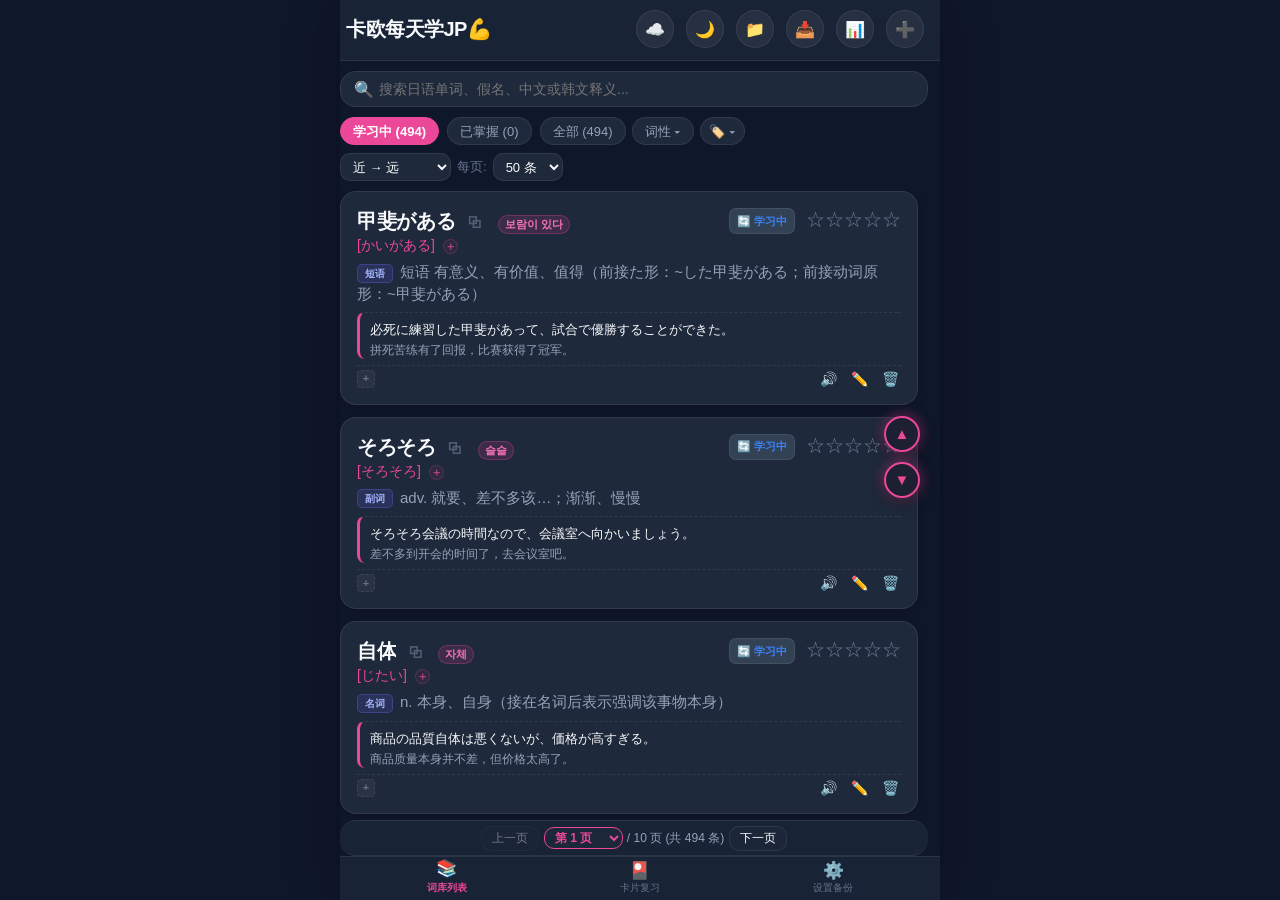
==== commit 207bd56d: "feat: add word copy controls" ====
--- a/standalone_jp_vocab.html
+++ b/standalone_jp_vocab.html
@@ -1394,6 +1394,49 @@
   font-size: 14px;
   color: var(--accent-primary);
   font-weight: 500;
+}
+
+.word-text,
+.detail-word {
+  min-width: 0;
+  overflow: hidden;
+  text-overflow: ellipsis;
+  white-space: nowrap;
+}
+
+.word-copy-btn {
+  display: inline-flex;
+  align-items: center;
+  justify-content: center;
+  flex: 0 0 22px;
+  width: 22px;
+  height: 22px;
+  padding: 0;
+  border: 1px solid transparent;
+  border-radius: 6px;
+  background: transparent;
+  color: var(--text-muted);
+  font: 700 15px/1 system-ui, sans-serif;
+  cursor: pointer;
+  opacity: 0.72;
+  -webkit-tap-highlight-color: transparent;
+  transition: color 0.15s ease, background 0.15s ease, border-color 0.15s ease, opacity 0.15s ease;
+}
+
+.word-copy-btn:hover,
+.word-copy-btn:focus-visible {
+  color: var(--accent-primary);
+  background: rgba(236, 72, 153, 0.1);
+  border-color: rgba(236, 72, 153, 0.3);
+  opacity: 1;
+  outline: none;
+}
+
+.word-copy-btn.copied {
+  color: #34d399;
+  background: rgba(52, 211, 153, 0.1);
+  border-color: rgba(52, 211, 153, 0.32);
+  opacity: 1;
 }
 
 .word-card-pronunciation-note-add-btn {
@@ -4215,6 +4258,7 @@
             <button id="detailBackBtn" class="icon-btn" onclick="(window.app||window.vocabApp).goBackDetailModal()" style="display:none;" title="返回上一个表达">←</button>
             <div class="detail-title-group">
               <h3 id="detailWord" class="detail-word">单词</h3>
+              <button id="detailWordCopyBtn" type="button" class="word-copy-btn" aria-label="复制词条" title="复制词条" onpointerdown="event.stopPropagation()" onclick="(window.app||window.vocabApp).copyWordText(event, null, this)">⧉</button>
             </div>
           </div>
           <div class="detail-header-actions">
@@ -13648,6 +13692,7 @@
           <div class="word-header">
             <div class="word-title-group">
               <span class="word-text">${this.escapeHtml(w.word)}</span>
+              <button type="button" class="word-copy-btn" data-copy-word-id="${this.escapeHtml(String(w.id))}" aria-label="复制词条" title="复制词条" onpointerdown="event.stopPropagation()" onclick="(window.app||window.vocabApp).copyWordText(event, this.dataset.copyWordId, this)">⧉</button>
               ${w.krMeaning ? `<span class="kr-meaning-badge">${this.escapeHtml(w.krMeaning)}</span>` : ''}
             </div>
             <div class="word-header-actions">
@@ -14171,6 +14216,75 @@
     utterance.lang = 'ja-JP';
     utterance.rate = 0.88;
     window.speechSynthesis.speak(utterance);
+  }
+
+  async copyWordText(event, wordId = null, button = null) {
+    if (event) {
+      event.preventDefault();
+      event.stopPropagation();
+    }
+    const targetId = wordId == null ? this.currentDetailWordId : wordId;
+    const word = Array.isArray(this.words)
+      ? this.words.find(item => item && String(item.id) === String(targetId))
+      : null;
+    const text = String(word?.word || '').trim();
+    if (!text) {
+      this.showToast('⚠️ 没有可复制的词条');
+      return false;
+    }
+
+    let copied = false;
+    try {
+      if (navigator.clipboard && typeof navigator.clipboard.writeText === 'function') {
+        await navigator.clipboard.writeText(text);
+        copied = true;
+      }
+    } catch (error) {
+      copied = false;
+    }
+
+    if (!copied) {
+      const textarea = document.createElement('textarea');
+      textarea.value = text;
+      textarea.readOnly = true;
+      textarea.setAttribute('aria-hidden', 'true');
+      textarea.style.cssText = 'position:fixed;left:-9999px;top:0;opacity:0;pointer-events:none;';
+      const host = document.body;
+      if (host) {
+        host.appendChild(textarea);
+        textarea.select();
+        textarea.setSelectionRange(0, text.length);
+        try {
+          copied = typeof document.execCommand === 'function' && document.execCommand('copy');
+        } catch (error) {
+          copied = false;
+        }
+        textarea.remove();
+      }
+    }
+
+    if (!copied) {
+      this.showToast('⚠️ 复制失败，请长按词条手动复制');
+      return false;
+    }
+
+    if (button) {
+      if (button._copyFeedbackTimer) clearTimeout(button._copyFeedbackTimer);
+      button.textContent = '✓';
+      button.classList.add('copied');
+      button.setAttribute('aria-label', '已复制');
+      button.title = '已复制';
+      button._copyFeedbackTimer = setTimeout(() => {
+        if (!button.isConnected) return;
+        button.textContent = '⧉';
+        button.classList.remove('copied');
+        button.setAttribute('aria-label', '复制词条');
+        button.title = '复制词条';
+        delete button._copyFeedbackTimer;
+      }, 1200);
+    }
+    this.showToast(`✅ 已复制：${text}`);
+    return true;
   }
 
   openExcelExportModal() {
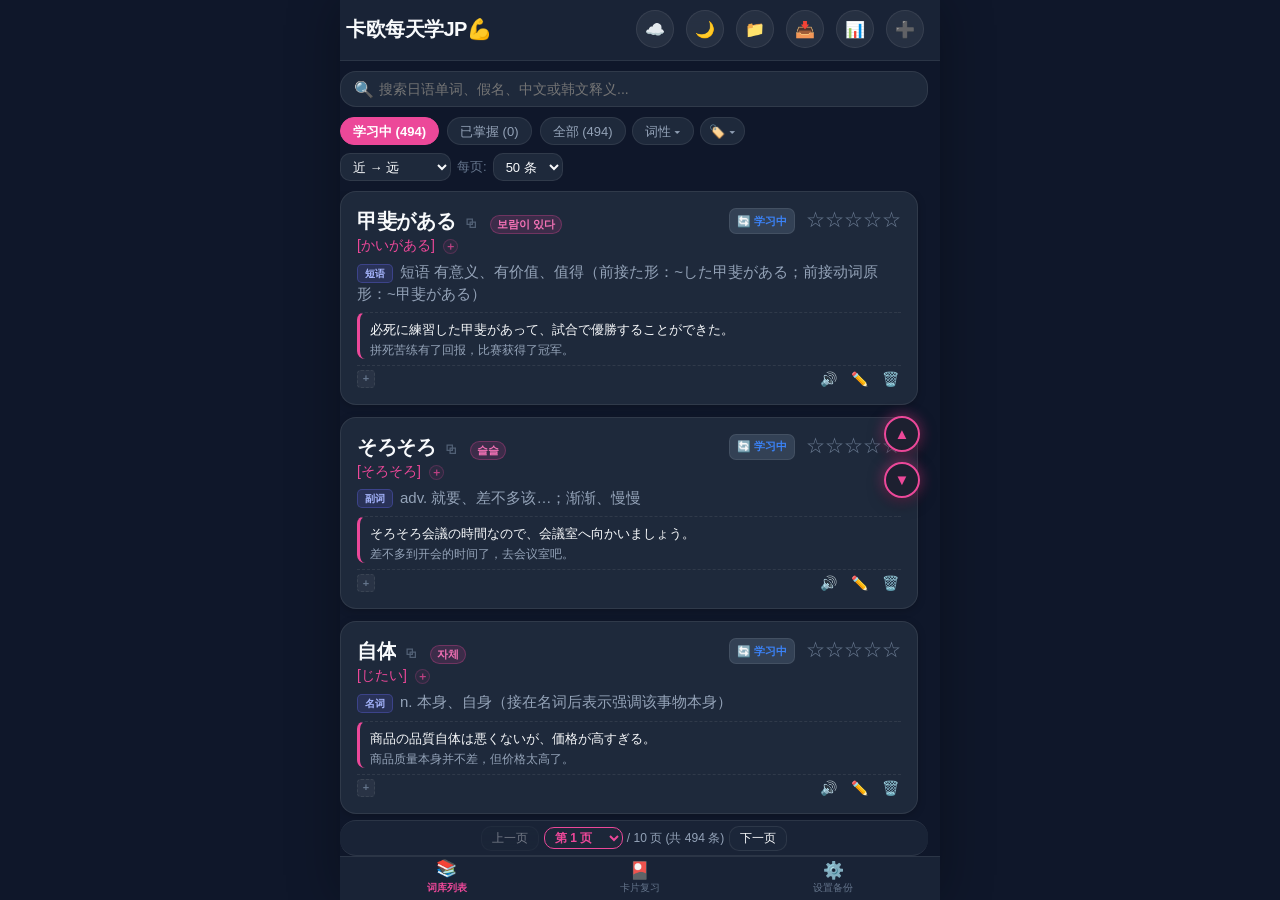
==== commit db5ca71d: "style: refine word copy icon size" ====
--- a/standalone_jp_vocab.html
+++ b/standalone_jp_vocab.html
@@ -1362,7 +1362,7 @@
 .word-title-group {
   display: flex;
   align-items: baseline;
-  gap: 8px;
+  gap: 6px;
   flex-wrap: nowrap;
   min-width: 0;
   flex: 1 1 auto;
@@ -1408,15 +1408,15 @@
   display: inline-flex;
   align-items: center;
   justify-content: center;
-  flex: 0 0 22px;
-  width: 22px;
-  height: 22px;
+  flex: 0 0 18px;
+  width: 18px;
+  height: 18px;
   padding: 0;
   border: 1px solid transparent;
-  border-radius: 6px;
+  border-radius: 5px;
   background: transparent;
   color: var(--text-muted);
-  font: 700 15px/1 system-ui, sans-serif;
+  font: 700 12px/1 system-ui, sans-serif;
   cursor: pointer;
   opacity: 0.72;
   -webkit-tap-highlight-color: transparent;
@@ -2351,7 +2351,7 @@
 .detail-title-group {
   display: flex;
   align-items: baseline;
-  gap: 0;
+  gap: 5px;
   flex: 1 1 auto;
   flex-wrap: nowrap;
   min-width: 0;
